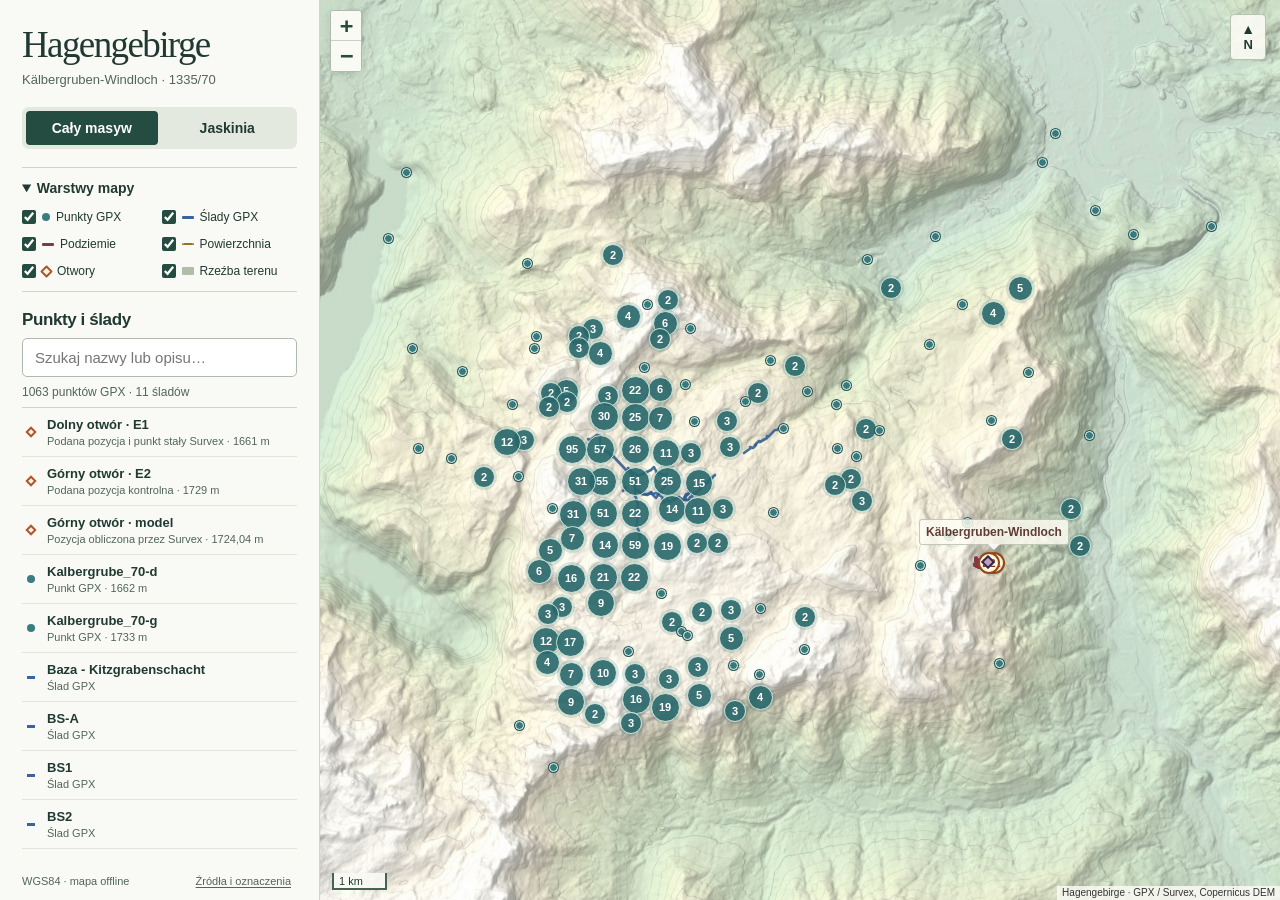
==== mapa/index.html @ c47da7cd "Compare the old cave survey with both plans and archive the translated Höhlenbuch and GPX map" ====
<!doctype html>
<html lang="pl">
<head>
<meta charset="utf-8">
<meta name="viewport" content="width=device-width, initial-scale=1, viewport-fit=cover">
<meta name="referrer" content="no-referrer">
<meta http-equiv="Content-Security-Policy" content="default-src 'none'; script-src 'unsafe-inline'; style-src 'unsafe-inline'; img-src data:; connect-src 'none'; font-src 'none'; base-uri 'none'; form-action 'none'">
<title>Hagengebirge · Mapa pomiarów</title>
<style>/* required styles */

.leaflet-pane,
.leaflet-tile,
.leaflet-marker-icon,
.leaflet-marker-shadow,
.leaflet-tile-container,
.leaflet-pane > svg,
.leaflet-pane > canvas,
.leaflet-zoom-box,
.leaflet-image-layer,
.leaflet-layer {
	position: absolute;
	left: 0;
	top: 0;
	}
.leaflet-container {
	overflow: hidden;
	}
.leaflet-tile,
.leaflet-marker-icon,
.leaflet-marker-shadow {
	-webkit-user-select: none;
	   -moz-user-select: none;
	        user-select: none;
	  -webkit-user-drag: none;
	}
/* Prevents IE11 from highlighting tiles in blue */
.leaflet-tile::selection {
	background: transparent;
}
/* Safari renders non-retina tile on retina better with this, but Chrome is worse */
.leaflet-safari .leaflet-tile {
	image-rendering: -webkit-optimize-contrast;
	}
/* hack that prevents hw layers "stretching" when loading new tiles */
.leaflet-safari .leaflet-tile-container {
	width: 1600px;
	height: 1600px;
	-webkit-transform-origin: 0 0;
	}
.leaflet-marker-icon,
.leaflet-marker-shadow {
	display: block;
	}
/* .leaflet-container svg: reset svg max-width decleration shipped in Joomla! (joomla.org) 3.x */
/* .leaflet-container img: map is broken in FF if you have max-width: 100% on tiles */
.leaflet-container .leaflet-overlay-pane svg {
	max-width: none !important;
	max-height: none !important;
	}
.leaflet-container .leaflet-marker-pane img,
.leaflet-container .leaflet-shadow-pane img,
.leaflet-container .leaflet-tile-pane img,
.leaflet-container img.leaflet-image-layer,
.leaflet-container .leaflet-tile {
	max-width: none !important;
	max-height: none !important;
	width: auto;
	padding: 0;
	}

.leaflet-container img.leaflet-tile {
	/* See: https://bugs.chromium.org/p/chromium/issues/detail?id=600120 */
	mix-blend-mode: plus-lighter;
}

.leaflet-container.leaflet-touch-zoom {
	-ms-touch-action: pan-x pan-y;
	touch-action: pan-x pan-y;
	}
.leaflet-container.leaflet-touch-drag {
	-ms-touch-action: pinch-zoom;
	/* Fallback for FF which doesn't support pinch-zoom */
	touch-action: none;
	touch-action: pinch-zoom;
}
.leaflet-container.leaflet-touch-drag.leaflet-touch-zoom {
	-ms-touch-action: none;
	touch-action: none;
}
.leaflet-container {
	-webkit-tap-highlight-color: transparent;
}
.leaflet-container a {
	-webkit-tap-highlight-color: rgba(51, 181, 229, 0.4);
}
.leaflet-tile {
	filter: inherit;
	visibility: hidden;
	}
.leaflet-tile-loaded {
	visibility: inherit;
	}
.leaflet-zoom-box {
	width: 0;
	height: 0;
	-moz-box-sizing: border-box;
	     box-sizing: border-box;
	z-index: 800;
	}
/* workaround for https://bugzilla.mozilla.org/show_bug.cgi?id=888319 */
.leaflet-overlay-pane svg {
	-moz-user-select: none;
	}

.leaflet-pane         { z-index: 400; }

.leaflet-tile-pane    { z-index: 200; }
.leaflet-overlay-pane { z-index: 400; }
.leaflet-shadow-pane  { z-index: 500; }
.leaflet-marker-pane  { z-index: 600; }
.leaflet-tooltip-pane   { z-index: 650; }
.leaflet-popup-pane   { z-index: 700; }

.leaflet-map-pane canvas { z-index: 100; }
.leaflet-map-pane svg    { z-index: 200; }

.leaflet-vml-shape {
	width: 1px;
	height: 1px;
	}
.lvml {
	behavior: url(#default#VML);
	display: inline-block;
	position: absolute;
	}


/* control positioning */

.leaflet-control {
	position: relative;
	z-index: 800;
	pointer-events: visiblePainted; /* IE 9-10 doesn't have auto */
	pointer-events: auto;
	}
.leaflet-top,
.leaflet-bottom {
	position: absolute;
	z-index: 1000;
	pointer-events: none;
	}
.leaflet-top {
	top: 0;
	}
.leaflet-right {
	right: 0;
	}
.leaflet-bottom {
	bottom: 0;
	}
.leaflet-left {
	left: 0;
	}
.leaflet-control {
	float: left;
	clear: both;
	}
.leaflet-right .leaflet-control {
	float: right;
	}
.leaflet-top .leaflet-control {
	margin-top: 10px;
	}
.leaflet-bottom .leaflet-control {
	margin-bottom: 10px;
	}
.leaflet-left .leaflet-control {
	margin-left: 10px;
	}
.leaflet-right .leaflet-control {
	margin-right: 10px;
	}


/* zoom and fade animations */

.leaflet-fade-anim .leaflet-popup {
	opacity: 0;
	-webkit-transition: opacity 0.2s linear;
	   -moz-transition: opacity 0.2s linear;
	        transition: opacity 0.2s linear;
	}
.leaflet-fade-anim .leaflet-map-pane .leaflet-popup {
	opacity: 1;
	}
.leaflet-zoom-animated {
	-webkit-transform-origin: 0 0;
	    -ms-transform-origin: 0 0;
	        transform-origin: 0 0;
	}
svg.leaflet-zoom-animated {
	will-change: transform;
}

.leaflet-zoom-anim .leaflet-zoom-animated {
	-webkit-transition: -webkit-transform 0.25s cubic-bezier(0,0,0.25,1);
	   -moz-transition:    -moz-transform 0.25s cubic-bezier(0,0,0.25,1);
	        transition:         transform 0.25s cubic-bezier(0,0,0.25,1);
	}
.leaflet-zoom-anim .leaflet-tile,
.leaflet-pan-anim .leaflet-tile {
	-webkit-transition: none;
	   -moz-transition: none;
	        transition: none;
	}

.leaflet-zoom-anim .leaflet-zoom-hide {
	visibility: hidden;
	}


/* cursors */

.leaflet-interactive {
	cursor: pointer;
	}
.leaflet-grab {
	cursor: -webkit-grab;
	cursor:    -moz-grab;
	cursor:         grab;
	}
.leaflet-crosshair,
.leaflet-crosshair .leaflet-interactive {
	cursor: crosshair;
	}
.leaflet-popup-pane,
.leaflet-control {
	cursor: auto;
	}
.leaflet-dragging .leaflet-grab,
.leaflet-dragging .leaflet-grab .leaflet-interactive,
.leaflet-dragging .leaflet-marker-draggable {
	cursor: move;
	cursor: -webkit-grabbing;
	cursor:    -moz-grabbing;
	cursor:         grabbing;
	}

/* marker & overlays interactivity */
.leaflet-marker-icon,
.leaflet-marker-shadow,
.leaflet-image-layer,
.leaflet-pane > svg path,
.leaflet-tile-container {
	pointer-events: none;
	}

.leaflet-marker-icon.leaflet-interactive,
.leaflet-image-layer.leaflet-interactive,
.leaflet-pane > svg path.leaflet-interactive,
svg.leaflet-image-layer.leaflet-interactive path {
	pointer-events: visiblePainted; /* IE 9-10 doesn't have auto */
	pointer-events: auto;
	}

/* visual tweaks */

.leaflet-container {
	background: #ddd;
	outline-offset: 1px;
	}
.leaflet-container a {
	color: #0078A8;
	}
.leaflet-zoom-box {
	border: 2px dotted #38f;
	background: rgba(255,255,255,0.5);
	}


/* general typography */
.leaflet-container {
	font-family: "Helvetica Neue", Arial, Helvetica, sans-serif;
	font-size: 12px;
	font-size: 0.75rem;
	line-height: 1.5;
	}


/* general toolbar styles */

.leaflet-bar {
	box-shadow: 0 1px 5px rgba(0,0,0,0.65);
	border-radius: 4px;
	}
.leaflet-bar a {
	background-color: #fff;
	border-bottom: 1px solid #ccc;
	width: 26px;
	height: 26px;
	line-height: 26px;
	display: block;
	text-align: center;
	text-decoration: none;
	color: black;
	}
.leaflet-bar a,
.leaflet-control-layers-toggle {
	background-position: 50% 50%;
	background-repeat: no-repeat;
	display: block;
	}
.leaflet-bar a:hover,
.leaflet-bar a:focus {
	background-color: #f4f4f4;
	}
.leaflet-bar a:first-child {
	border-top-left-radius: 4px;
	border-top-right-radius: 4px;
	}
.leaflet-bar a:last-child {
	border-bottom-left-radius: 4px;
	border-bottom-right-radius: 4px;
	border-bottom: none;
	}
.leaflet-bar a.leaflet-disabled {
	cursor: default;
	background-color: #f4f4f4;
	color: #bbb;
	}

.leaflet-touch .leaflet-bar a {
	width: 30px;
	height: 30px;
	line-height: 30px;
	}
.leaflet-touch .leaflet-bar a:first-child {
	border-top-left-radius: 2px;
	border-top-right-radius: 2px;
	}
.leaflet-touch .leaflet-bar a:last-child {
	border-bottom-left-radius: 2px;
	border-bottom-right-radius: 2px;
	}

/* zoom control */

.leaflet-control-zoom-in,
.leaflet-control-zoom-out {
	font: bold 18px 'Lucida Console', Monaco, monospace;
	text-indent: 1px;
	}

.leaflet-touch .leaflet-control-zoom-in, .leaflet-touch .leaflet-control-zoom-out  {
	font-size: 22px;
	}


/* layers control */

.leaflet-control-layers {
	box-shadow: 0 1px 5px rgba(0,0,0,0.4);
	background: #fff;
	border-radius: 5px;
	}
.leaflet-control-layers-toggle {
	background-image: none;
	width: 36px;
	height: 36px;
	}
.leaflet-retina .leaflet-control-layers-toggle {
	background-image: none;
	background-size: 26px 26px;
	}
.leaflet-touch .leaflet-control-layers-toggle {
	width: 44px;
	height: 44px;
	}
.leaflet-control-layers .leaflet-control-layers-list,
.leaflet-control-layers-expanded .leaflet-control-layers-toggle {
	display: none;
	}
.leaflet-control-layers-expanded .leaflet-control-layers-list {
	display: block;
	position: relative;
	}
.leaflet-control-layers-expanded {
	padding: 6px 10px 6px 6px;
	color: #333;
	background: #fff;
	}
.leaflet-control-layers-scrollbar {
	overflow-y: scroll;
	overflow-x: hidden;
	padding-right: 5px;
	}
.leaflet-control-layers-selector {
	margin-top: 2px;
	position: relative;
	top: 1px;
	}
.leaflet-control-layers label {
	display: block;
	font-size: 13px;
	font-size: 1.08333em;
	}
.leaflet-control-layers-separator {
	height: 0;
	border-top: 1px solid #ddd;
	margin: 5px -10px 5px -6px;
	}

/* Default icon URLs */
.leaflet-default-icon-path { /* used only in path-guessing heuristic, see L.Icon.Default */
	background-image: none;
	}


/* attribution and scale controls */

.leaflet-container .leaflet-control-attribution {
	background: #fff;
	background: rgba(255, 255, 255, 0.8);
	margin: 0;
	}
.leaflet-control-attribution,
.leaflet-control-scale-line {
	padding: 0 5px;
	color: #333;
	line-height: 1.4;
	}
.leaflet-control-attribution a {
	text-decoration: none;
	}
.leaflet-control-attribution a:hover,
.leaflet-control-attribution a:focus {
	text-decoration: underline;
	}
.leaflet-attribution-flag {
	display: inline !important;
	vertical-align: baseline !important;
	width: 1em;
	height: 0.6669em;
	}
.leaflet-left .leaflet-control-scale {
	margin-left: 5px;
	}
.leaflet-bottom .leaflet-control-scale {
	margin-bottom: 5px;
	}
.leaflet-control-scale-line {
	border: 2px solid #777;
	border-top: none;
	line-height: 1.1;
	padding: 2px 5px 1px;
	white-space: nowrap;
	-moz-box-sizing: border-box;
	     box-sizing: border-box;
	background: rgba(255, 255, 255, 0.8);
	text-shadow: 1px 1px #fff;
	}
.leaflet-control-scale-line:not(:first-child) {
	border-top: 2px solid #777;
	border-bottom: none;
	margin-top: -2px;
	}
.leaflet-control-scale-line:not(:first-child):not(:last-child) {
	border-bottom: 2px solid #777;
	}

.leaflet-touch .leaflet-control-attribution,
.leaflet-touch .leaflet-control-layers,
.leaflet-touch .leaflet-bar {
	box-shadow: none;
	}
.leaflet-touch .leaflet-control-layers,
.leaflet-touch .leaflet-bar {
	border: 2px solid rgba(0,0,0,0.2);
	background-clip: padding-box;
	}


/* popup */

.leaflet-popup {
	position: absolute;
	text-align: center;
	margin-bottom: 20px;
	}
.leaflet-popup-content-wrapper {
	padding: 1px;
	text-align: left;
	border-radius: 12px;
	}
.leaflet-popup-content {
	margin: 13px 24px 13px 20px;
	line-height: 1.3;
	font-size: 13px;
	font-size: 1.08333em;
	min-height: 1px;
	}
.leaflet-popup-content p {
	margin: 17px 0;
	margin: 1.3em 0;
	}
.leaflet-popup-tip-container {
	width: 40px;
	height: 20px;
	position: absolute;
	left: 50%;
	margin-top: -1px;
	margin-left: -20px;
	overflow: hidden;
	pointer-events: none;
	}
.leaflet-popup-tip {
	width: 17px;
	height: 17px;
	padding: 1px;

	margin: -10px auto 0;
	pointer-events: auto;

	-webkit-transform: rotate(45deg);
	   -moz-transform: rotate(45deg);
	    -ms-transform: rotate(45deg);
	        transform: rotate(45deg);
	}
.leaflet-popup-content-wrapper,
.leaflet-popup-tip {
	background: white;
	color: #333;
	box-shadow: 0 3px 14px rgba(0,0,0,0.4);
	}
.leaflet-container a.leaflet-popup-close-button {
	position: absolute;
	top: 0;
	right: 0;
	border: none;
	text-align: center;
	width: 24px;
	height: 24px;
	font: 16px/24px Tahoma, Verdana, sans-serif;
	color: #757575;
	text-decoration: none;
	background: transparent;
	}
.leaflet-container a.leaflet-popup-close-button:hover,
.leaflet-container a.leaflet-popup-close-button:focus {
	color: #585858;
	}
.leaflet-popup-scrolled {
	overflow: auto;
	}

.leaflet-oldie .leaflet-popup-content-wrapper {
	-ms-zoom: 1;
	}
.leaflet-oldie .leaflet-popup-tip {
	width: 24px;
	margin: 0 auto;

	-ms-filter: "progid:DXImageTransform.Microsoft.Matrix(M11=0.70710678, M12=0.70710678, M21=-0.70710678, M22=0.70710678)";
	filter: progid:DXImageTransform.Microsoft.Matrix(M11=0.70710678, M12=0.70710678, M21=-0.70710678, M22=0.70710678);
	}

.leaflet-oldie .leaflet-control-zoom,
.leaflet-oldie .leaflet-control-layers,
.leaflet-oldie .leaflet-popup-content-wrapper,
.leaflet-oldie .leaflet-popup-tip {
	border: 1px solid #999;
	}


/* div icon */

.leaflet-div-icon {
	background: #fff;
	border: 1px solid #666;
	}


/* Tooltip */
/* Base styles for the element that has a tooltip */
.leaflet-tooltip {
	position: absolute;
	padding: 6px;
	background-color: #fff;
	border: 1px solid #fff;
	border-radius: 3px;
	color: #222;
	white-space: nowrap;
	-webkit-user-select: none;
	-moz-user-select: none;
	-ms-user-select: none;
	user-select: none;
	pointer-events: none;
	box-shadow: 0 1px 3px rgba(0,0,0,0.4);
	}
.leaflet-tooltip.leaflet-interactive {
	cursor: pointer;
	pointer-events: auto;
	}
.leaflet-tooltip-top:before,
.leaflet-tooltip-bottom:before,
.leaflet-tooltip-left:before,
.leaflet-tooltip-right:before {
	position: absolute;
	pointer-events: none;
	border: 6px solid transparent;
	background: transparent;
	content: "";
	}

/* Directions */

.leaflet-tooltip-bottom {
	margin-top: 6px;
}
.leaflet-tooltip-top {
	margin-top: -6px;
}
.leaflet-tooltip-bottom:before,
.leaflet-tooltip-top:before {
	left: 50%;
	margin-left: -6px;
	}
.leaflet-tooltip-top:before {
	bottom: 0;
	margin-bottom: -12px;
	border-top-color: #fff;
	}
.leaflet-tooltip-bottom:before {
	top: 0;
	margin-top: -12px;
	margin-left: -6px;
	border-bottom-color: #fff;
	}
.leaflet-tooltip-left {
	margin-left: -6px;
}
.leaflet-tooltip-right {
	margin-left: 6px;
}
.leaflet-tooltip-left:before,
.leaflet-tooltip-right:before {
	top: 50%;
	margin-top: -6px;
	}
.leaflet-tooltip-left:before {
	right: 0;
	margin-right: -12px;
	border-left-color: #fff;
	}
.leaflet-tooltip-right:before {
	left: 0;
	margin-left: -12px;
	border-right-color: #fff;
	}

/* Printing */

@media print {
	/* Prevent printers from removing background-images of controls. */
	.leaflet-control {
		-webkit-print-color-adjust: exact;
		print-color-adjust: exact;
		}
	}
</style>
<style>
:root{--ink:#203932;--green:#254c40;--border:#cfd5ca;--paper:#f9faf5;--muted:#51655a;--gpx:#397d82;--track:#37659c;--under:#80394a;--over:#957127;--orange:#b85325;font-family:"Inter","Helvetica Neue",Arial,sans-serif;color:var(--ink)}
*{box-sizing:border-box}body{margin:0;background:var(--paper)}button,input,summary{font:inherit}button,summary{cursor:pointer}button{color:var(--ink)}button:focus-visible,input:focus-visible,summary:focus-visible,a:focus-visible{outline:3px solid #4b88a5;outline-offset:2px}button{border:0;background:transparent}button:hover{background:#e8efe7}.layout{display:grid;grid-template-columns:320px 1fr;height:100vh;height:100dvh;overflow:hidden}
aside{min-height:0;display:flex;flex-direction:column;gap:18px;z-index:2;padding:25px 22px 12px;background:var(--paper);border-right:1px solid var(--border)}
h1,h2,p{margin:0}h1{font-family:"Baskervville",Georgia,serif;font-size:37px;line-height:1.07;letter-spacing:-1.6px;font-weight:normal}.subtitle{font-size:13px;line-height:1.5;margin-top:5px;color:var(--muted)}.mobileMenu{display:none}.presets{display:grid;grid-template-columns:1fr 1fr;gap:4px;background:#e3e9df;padding:4px;border-radius:7px}.presets button{padding:9px 5px;border-radius:4px;font-size:14px;font-weight:600}.presets button[aria-pressed=true]{background:var(--green);color:white}
details.layers{border-top:1px solid var(--border);border-bottom:1px solid var(--border);padding:12px 0}summary{font-weight:650;font-size:14px}.layer-grid{display:grid;grid-template-columns:1fr 1fr;gap:10px 4px;margin-top:13px}.layer-grid label{display:flex;align-items:center;gap:6px;font-size:12px;cursor:pointer;line-height:1.4}.layer-grid input{accent-color:var(--green);width:14px;height:14px;margin:0}.key,.result i{display:inline-block;flex:0 0 auto;box-sizing:border-box}.key{width:12px;height:3px;border-radius:1px}.dot{width:8px;height:8px;border-radius:50%;background:var(--gpx)}.track{background:var(--track)}.under{background:var(--under)}.over{border-top:2px dashed var(--over);height:1px}.portal{width:9px;height:9px;border:2px solid var(--orange);transform:rotate(45deg)}.land{height:8px;background:#aebea8}.catalog{display:flex;flex:1;flex-direction:column;min-height:0;gap:8px}h2{font-size:17px;letter-spacing:-.4px}.search{width:100%;padding:10px 12px;border:1px solid #aebaae;background:white;border-radius:5px;font-size:15px;color:var(--ink)}.counter{font-size:12px;color:var(--muted)}.results{overflow:auto;min-height:0;border-top:1px solid var(--border);overscroll-behavior:contain;scrollbar-width:thin}.result{width:100%;border-bottom:1px solid #e1e5db;padding:9px 3px;display:flex;text-align:left;align-items:center;gap:10px}.result span{overflow-wrap:anywhere}.result b,.result small{display:block}.result b{font-size:13px;font-weight:600}.result small{font-size:11px;color:var(--muted);margin-top:3px}.result i{width:8px;height:8px;margin:0 2px}.result .line{height:3px;background:var(--track)}.more{border:1px solid #aebaae;border-radius:4px;font-size:12px;padding:7px;width:100%;margin-top:6px}.asideFoot{display:flex;justify-content:space-between;align-items:center;font-size:11px;color:var(--muted);padding-top:5px}.asideFoot button{text-decoration:underline;text-underline-offset:2px;color:var(--muted);font-size:11px}
.map-frame{position:relative;min-height:0}#map{position:absolute;inset:0;background:#e7ecdf;font-family:inherit}.north{position:absolute;top:14px;right:14px;pointer-events:none;z-index:600;border:1px solid #b6c1b2;border-radius:4px;background:#fafaf3ed;padding:7px 10px;text-align:center;line-height:15px;font-weight:700;font-size:13px}.north span{display:block;font-size:14px}.leaflet-control-scale{margin:0 0 10px 12px!important}.leaflet-control-scale-line{color:#19392c;border-color:#456252;background:#fafaf4e8;font-size:11px}.leaflet-control-zoom{border:1px solid #aebaae!important;box-shadow:0 2px 8px #263c2c22!important}.leaflet-control-zoom a{color:var(--green);background:#fafaf4}.leaflet-control-attribution{font-size:10px!important;background:#fafaf4dd!important}.leaflet-tooltip.map-label{border:1px solid #bec6b6;border-radius:3px;background:#fffdf3e8;color:#552c26;padding:3px 6px;box-shadow:none;font-weight:600;pointer-events:none}
.cluster{display:grid;place-items:center;border-radius:50%;border:1.5px solid #cde3d9;background:#29676be8;color:white;font-size:11px;font-weight:700;line-height:1;box-shadow:0 0 0 2px #407d7430}.point-marker{background:#367a7e;border-radius:50%;border:1.3px solid #f8f8ec;box-shadow:0 0 0 1px #215857}.entrance-icon{display:grid;place-items:center;border:2px solid #984415;background:#fdf8db;color:#843b18;border-radius:50%;font-weight:750;font-size:11px;line-height:1}.model-icon{border:2px solid #392549;background:#bca1bd;transform:rotate(45deg);width:10px;height:10px}
.leaflet-popup-content{font:13px/1.45 "Inter",Arial,sans-serif;color:var(--ink);max-height:250px;overflow:auto;margin:12px 15px}.leaflet-popup-content h3{font-size:16px;margin:0 14px 3px 0}.leaflet-popup-content p{margin:4px 0}.popup-note{white-space:pre-wrap;overflow-wrap:anywhere}.popup-coord{font-variant-numeric:tabular-nums}.popup-type{color:var(--muted);font-size:12px}.popup-button{display:block;width:100%;text-align:left;border-bottom:1px solid var(--border);padding:5px}.leaflet-popup-content-wrapper{border-radius:7px}.leaflet-pane .leaflet-interactive{outline-offset:2px}dialog{max-width:min(480px,90vw);padding:23px;border:1px solid #acb5a5;border-radius:9px;color:var(--ink);background:var(--paper)}dialog::backdrop{background:#1e302d66}dialog h2{margin:0 0 10px}dialog p{font-size:13px;line-height:1.5;margin:8px 0}dialog a{color:#175c5f}dialog button{float:right;background:var(--green);color:white;padding:8px 14px;border-radius:4px}
@media(max-width:760px){.layout{display:flex;flex-direction:column}.map-frame{flex:1;min-height:0}aside{display:block;border:0;border-bottom:1px solid var(--border);padding:10px 12px;flex-shrink:0;overflow:auto;max-height:58dvh}header{display:flex;align-items:center;justify-content:space-between;gap:5px}h1{font-size:26px;letter-spacing:-1px}.subtitle{font-size:11px;margin-top:1px}.mobileMenu{display:block;padding:7px 9px;border:1px solid var(--border);border-radius:4px;font-size:12px}.presets{margin-top:7px}.presets button{padding:6px 4px;font-size:12px}.layers,.catalog,.asideFoot{display:none!important}aside.mobile-open .layers{display:block!important;margin:10px 0}aside.mobile-open .catalog,aside.mobile-open .asideFoot{display:flex!important}aside.mobile-open .results{max-height:15dvh}.north{top:10px;right:10px}.leaflet-popup-content{max-height:145px}}
</style>
</head>
<body>
<main class="layout">
<aside id="sidebar">
<header><div><h1>Hagengebirge</h1><p class="subtitle">Kälbergruben-Windloch · 1335/70</p></div><button class="mobileMenu" id="mobile-menu" aria-expanded="false">Punkty i warstwy</button></header>
<nav class="presets" aria-label="Zasięg mapy"><button id="overview" aria-pressed="true">Cały masyw</button><button id="cave" aria-pressed="false">Jaskinia</button></nav>
<details class="layers" open><summary>Warstwy mapy</summary>
<div class="layer-grid">
<label><input data-layer="points" type="checkbox" checked><i class="key dot"></i>Punkty GPX</label>
<label><input data-layer="tracks" type="checkbox" checked><i class="key track"></i>Ślady GPX</label>
<label><input data-layer="under" type="checkbox" checked><i class="key under"></i>Podziemie</label>
<label><input data-layer="over" type="checkbox" checked><i class="key over"></i>Powierzchnia</label>
<label><input data-layer="portals" type="checkbox" checked><i class="key portal"></i>Otwory</label>
<label><input data-layer="terrain" type="checkbox" checked><i class="key land"></i>Rzeźba terenu</label>
</div></details>
<section class="catalog" aria-label="Katalog obiektów"><h2>Punkty i ślady</h2><input class="search" type="search" id="search" aria-label="Szukaj nazwy lub opisu" placeholder="Szukaj nazwy lub opisu…" autocomplete="off"><div id="counter" class="counter" aria-live="polite"></div><div class="results" id="results"></div></section>
<div class="asideFoot"><span>WGS84 · mapa offline</span><button id="source-modal">Źródła i oznaczenia</button></div></aside>
<section class="map-frame" aria-label="Interaktywna mapa Hagengebirge"><div id="map"></div><div class="north" aria-hidden="true"><span>▲</span>N</div></section>
</main>
<dialog id="sources"><h2>Źródła i oznaczenia</h2><p id="counts"></p><p>Pozycje wejść z GPX są osobnymi rekordami. E1 i E2 oznaczają przekazane współrzędne otworów, a romb pokazuje górny otwór obliczony z pomiarów. Punkt stały dolnego otworu jest wspólny dla georeferencji i modelu.</p><p>Podziemny i powierzchniowy poligon pochodzą z hagen.3d (WGS84 / UTM 33N). Lokalny ciąg 49,45 m pozostaje bez potwierdzonego dowiązania.</p><p>Cieniowanie i poziomice co 100 m opracowano na podstawie modelu powierzchni <a id="dem-source" target="_blank" rel="noreferrer">Copernicus DEM GLO-30</a> (rozdzielczość 30 m).</p><p id="credit"></p><p>Oprogramowanie mapy: Leaflet 1.9.4 (BSD 2-Clause).</p><button id="close-modal">Zamknij</button></dialog>
<script id="map-data" type="application/json">{"points":[{"ll":[47.527019837871194,13.044790020212531],"name":"001","desc":"do sprawdzenia","ele":"2056","time":"2023-06-29T19:39:07Z","sym":"City (Small)"},{"ll":[47.54005093127489,13.044459437951446],"name":"002","desc":"lej z przewiewem","ele":"1921","time":"2023-06-29T19:39:07Z","sym":"City (Small)"},{"ll":[47.525537917390466,13.042189870029688],"name":"003","desc":"do sprawdzenia","ele":"2119","time":"2023-06-29T19:39:07Z","sym":"City (Small)"},{"ll":[47.525068866088986,13.040227834135294],"name":"004","desc":"kubaturowa 40 m studnia (z plakietką) i niebezpiecznymi wantami, można wrócić z ławkami i wspiąć się do dalszej części gangu, trudno powiedzieć czy ktoś tam był, jeśli tak to przy pomocy drabiny","ele":"2114","time":"2023-06-29T19:39:07Z","sym":"City (Small)"},{"ll":[47.524883626028895,13.038523038849235],"name":"005","desc":"jaskinia z tabliczką „77”","ele":"2096","time":"2023-06-29T19:39:07Z","sym":"City (Small)"},{"ll":[47.52436059527099,13.037663139402866],"name":"007","desc":"do sprawdzenia","ele":"2054","time":"2023-06-29T19:39:07Z","sym":"City (Small)"},{"ll":[47.523845778778195,13.038144428282976],"name":"008","desc":"do sprawdzenia","ele":"2058","time":"2023-06-29T19:39:07Z","sym":"City (Small)"},{"ll":[47.54442268051207,13.05347048677504],"name":"009","desc":"nie wygląda super, ale można sprawdzić","ele":"1933","time":"2023-06-29T19:39:07Z","sym":"City (Small)"},{"ll":[47.546245492994785,13.055203193798661],"name":"010","desc":"nie wygląda super, ale można sprawdzić","ele":"1925","time":"2023-06-29T19:39:07Z","sym":"City (Small)"},{"ll":[47.54595941863954,13.056417563930154],"name":"011","desc":"nie wygląda super, ale można sprawdzić","ele":"1900","time":"2023-06-29T19:39:07Z","sym":"City (Small)"},{"ll":[47.54558013752103,13.05655519478023],"name":"012","desc":"nie wygląda super, ale można sprawdzić","ele":"1893","time":"2023-06-29T19:39:07Z","sym":"City (Small)"},{"ll":[47.54466977901757,13.056127717718482],"name":"013","desc":"nie wygląda super, ale można sprawdzić","ele":"1901","time":"2023-06-29T19:39:07Z","sym":"City (Small)"},{"ll":[47.54424389451742,13.056055130437016],"name":"014","desc":"nie wygląda super, ale można sprawdzić","ele":"1903","time":"2023-06-29T19:39:07Z","sym":"City (Small)"},{"ll":[47.5439671240747,13.055334035307169],"name":"015","desc":"nie wygląda super, ale można sprawdzić","ele":"1900","time":"2023-06-29T19:39:07Z","sym":"City (Small)"},{"ll":[47.54357049241662,13.055070424452424],"name":"016","desc":"nie wygląda super, ale można sprawdzić","ele":"1900","time":"2023-06-29T19:39:07Z","sym":"City (Small)"},{"ll":[47.54303723573685,13.054576395079494],"name":"017-019","desc":"zawalone wantami, ciężki temat","time":"2015-09-06T16:12:49Z","sym":"City (Small)"},{"ll":[47.542146407067776,13.054682593792677],"name":"018","desc":"nie wygląda super, ale można sprawdzić","ele":"1899","time":"2023-06-29T19:39:07Z","sym":"City (Small)"},{"ll":[47.542965821921825,13.054178589954972],"name":"019","desc":"zawalone wantami, ciężki temat","ele":"1909","time":"2023-06-29T19:39:07Z","sym":"City (Small)"},{"ll":[47.546768775209785,13.048952305689454],"name":"020","desc":"miało być sprawdzone przez braci J i DB","ele":"1997","time":"2023-06-29T19:39:07Z","sym":"City (Small)"},{"ll":[47.54631523042917,13.051152639091015],"name":"021","desc":"miało być sprawdzone przez braci J i DB","ele":"1981","time":"2023-06-29T19:39:07Z","sym":"City (Small)"},{"ll":[47.5449996907264,13.05250103585422],"name":"022","desc":"miało być sprawdzone przez braci J i DB","ele":"1965","time":"2023-06-29T19:39:07Z","sym":"City (Small)"},{"ll":[47.53790139220655,13.054565833881497],"name":"023","desc":"do sprawdzenia","ele":"1882","time":"2023-06-29T19:39:07Z","sym":"City (Small)"},{"ll":[47.53793919458985,13.05458938702941],"name":"024","desc":"do sprawdzenia","ele":"1880","time":"2023-06-29T19:39:07Z","sym":"City (Small)"},{"ll":[47.53778672777116,13.054912593215704],"name":"025","desc":"do sprawdzenia","ele":"1883","time":"2023-06-29T19:39:07Z","sym":"City (Small)"},{"ll":[47.537785805761814,13.054904965683818],"name":"026","desc":"do sprawdzenia","ele":"1884","time":"2023-06-29T19:39:07Z","sym":"City (Small)"},{"ll":[47.537831235677004,13.05486355908215],"name":"027","desc":"do sprawdzenia","ele":"1883","time":"2023-06-29T19:39:07Z","sym":"City (Small)"},{"ll":[47.537993006408215,13.0573736038059],"name":"028","desc":"może warto zjechać, wiało","ele":"1910","time":"2023-06-29T19:39:07Z","sym":"City (Small)"},{"ll":[47.52945318818092,13.054346395656466],"name":"029","desc":"wejście w kotlince, korytarz schodzący w dół, warto","ele":"2025","time":"2023-06-29T19:39:07Z","sym":"City (Small)"},{"ll":[47.52966600470245,13.054197784513235],"name":"030","desc":"w leju, ale w bocznej ściance, ciasna pochylnia w dół, trzeba wejść i sprawdzić","ele":"2028","time":"2023-06-29T19:39:07Z","sym":"City (Small)"},{"ll":[47.53338891081512,13.05852779187262],"name":"030 Mirek","desc":"do sprawdzenia","time":"2012-08-09T17:53:53Z","sym":"City (Small)"},{"ll":[47.528255078941584,13.054156880825758],"name":"031","desc":"w górze kotła, pozioma stosunkowo wygodna, chyba znana, można sprawdzić","ele":"2050","time":"2023-06-29T19:39:07Z","sym":"City (Small)"},{"ll":[47.53450001589954,13.053888911381364],"name":"031 Mirek","desc":"do sprawdzenia","time":"2012-08-09T17:56:37Z","sym":"City (Small)"},{"ll":[47.52414928749204,13.038266636431217],"name":"032","desc":"do sprawdzenia","ele":"2055","time":"2023-06-29T19:39:07Z","sym":"City (Small)"},{"ll":[47.52658196724951,13.052308335900307],"name":"033","desc":"Studnia w wielkim leju u góry, trzeba odgruzować","ele":"2039","time":"2023-06-29T19:39:07Z","sym":"City (Small)"},{"ll":[47.53012667410076,13.050788780674338],"name":"034","desc":"Jaskinia z mostkiem, dolna, ok. -10 m, na dole jęzor lodu, zalodzone, górna, -10 m, też bez większych szans","ele":"1994","time":"2023-06-29T19:39:07Z","sym":"City (Small)"},{"ll":[47.528903502970934,13.051497805863619],"name":"035","desc":"Kika metrów, klipi się, wanty i nie do przejścia","ele":"2003","time":"2023-06-29T19:39:07Z","sym":"City (Small)"},{"ll":[47.529076002538204,13.051658403128386],"name":"036","desc":"Pochylnia zablokowana dużymi wantami","ele":"2014","time":"2023-06-29T19:39:07Z","sym":"City (Small)"},{"ll":[47.524193711578846,13.039326360449195],"name":"037","desc":"do sprawdzenia","ele":"2064","time":"2023-06-29T19:39:07Z","sym":"City (Small)"},{"ll":[47.52417057752609,13.040733262896538],"name":"038","desc":"do sprawdzenia","ele":"2080","time":"2023-06-29T19:39:07Z","sym":"City (Small)"},{"ll":[47.52415088005364,13.041694834828377],"name":"039","desc":"do sprawdzenia","ele":"2081","time":"2023-06-29T19:39:07Z","sym":"City (Small)"},{"ll":[47.524283565580845,13.042057435959578],"name":"040","desc":"do sprawdzenia","ele":"2088","time":"2023-06-29T19:39:07Z","sym":"City (Small)"},{"ll":[47.53817891702056,13.03962567821145],"name":"041","desc":"do sprawdzenia","ele":"1936","time":"2023-06-29T19:39:07Z","sym":"City (Small)"},{"ll":[47.529416643083096,13.055666629225016],"name":"042","desc":"kilka otworów / studzienek - sprawdzono miejsce pod okapem gdzie wieje, są grzybki i nacieki. Wszystko zasypane przez zawalisko z góry z trzech studzienek [OP]","time":"2025-09-03T19:14:50Z","sym":"City (Small)"},{"ll":[47.55473770201206,13.057496482506394],"name":"049","desc":"do sprawdzenia","ele":"1975","time":"2023-06-29T19:39:07Z","sym":"City (Small)"},{"ll":[47.53742488101125,13.050105487927794],"name":"064","desc":"sprawdzane przez MW","ele":"1918","time":"2023-06-29T19:39:07Z","sym":"City (Small)"},{"ll":[47.536190981045365,13.048926489427686],"name":"065","desc":"sprawdzane przez MW","time":"2009-01-21T09:56:57Z","sym":"City (Small)"},{"ll":[47.53124968148768,13.04132703691721],"name":"068","desc":"znaleziony z WH","ele":"2099","time":"2023-06-29T19:39:07Z","sym":"City (Small)"},{"ll":[47.53123702481389,13.047470636665821],"name":"070","desc":"znaleziony z WH","ele":"2028","time":"2023-06-29T19:39:07Z","sym":"City (Small)"},{"ll":[47.531962394714355,13.042099261656404],"name":"071","desc":"znaleziony z WH","ele":"2028","time":"2023-06-29T19:39:07Z","sym":"City (Small)"},{"ll":[47.5390974059701,13.045378597453237],"name":"082","desc":"prawdopodobnie sprawdzane","ele":"1764","time":"2023-06-29T19:39:07Z","sym":"City (Small)"},{"ll":[47.53682649694383,13.045564591884613],"name":"083","desc":"kiedyś sprawdzane","ele":"1768","time":"2023-06-29T19:39:07Z","sym":"City (Small)"},{"ll":[47.540027713403106,13.044055514037609],"name":"084","desc":"prawdopodobnie sprawdzane","ele":"1766","time":"2023-06-29T19:39:07Z","sym":"City (Small)"},{"ll":[47.52933919429779,13.040292961522937],"name":"089","desc":"otwór znaleziony z WK, pochylnie, zakończone wantowiskiem","ele":"2020","time":"2023-06-29T19:39:07Z","sym":"City (Small)"},{"ll":[47.53431343473494,13.04187923669815],"name":"090","desc":"otwór znaleziony z WK","ele":"1908","time":"2023-06-29T19:39:07Z","sym":"City (Small)"},{"ll":[47.53365176729858,13.042503604665399],"name":"092","desc":"otwór znaleziony z WK","ele":"1879","time":"2023-06-29T19:39:07Z","sym":"City (Small)"},{"ll":[47.53116552717984,13.042919598519802],"name":"095","desc":"otwór znaleziony z WK","ele":"1896.0699999999999","time":"2023-06-29T19:39:07Z","sym":"City (Small)"},{"ll":[47.53004821948707,13.03951377980411],"name":"1001","desc":"otwór znaleziony z WK","ele":"2007","time":"2023-06-29T19:39:07Z","sym":"City (Small)"},{"ll":[47.52974999137223,13.039600029587746],"name":"1002","desc":"duży otwór, bez szans, może tożsamy z 1001","ele":"2088","time":"2009-09-19T14:05:31Z","sym":"City (Small)"},{"ll":[47.5326250679791,13.048877036198974],"name":"144","desc":"otwór – studnia, być może niesprawdzana","ele":"1960","time":"2023-06-29T19:39:07Z","sym":"City (Small)"},{"ll":[47.531486470252275,13.04760105907917],"name":"145","desc":"niewielka niecka z odbijającym b. ciasnym meandrem, bez przewiewu","ele":"2016","time":"2023-06-29T19:39:07Z","sym":"City (Small)"},{"ll":[47.53010328859091,13.045394774526358],"name":"147","desc":"ciasna cipa o głęb. 6 m, wymagany zjazd dla szczupłej osoby","ele":"2013","time":"2023-06-29T19:39:07Z","sym":"City (Small)"},{"ll":[47.52795936539769,13.042907025665045],"name":"148","desc":"studnia do sprawdzenia o zasłanym wantami dnie","ele":"2090","time":"2023-06-29T19:39:07Z","sym":"City (Small)"},{"ll":[47.50683571211994,13.032744722440839],"name":"2009_222","desc":"Schacht 2009 [222], długość: 64 m, głębokość: 60 m","ele":"2007","time":"2018-09-20T18:56:11Z","sym":"Pin, Red"},{"ll":[47.53448333591223,13.05386669933796],"name":"25","desc":"prawdopodobnie tożsamy z J3 (sprawdzono)","ele":"1901","time":"2009-08-04T19:45:25Z","sym":"City (Small)"},{"ll":[47.52955502830446,13.04393196478486],"name":"2EIN","desc":"dwuotwotrowa studnia ok. 25 m zjechana bez szans na eksplorację","ele":"2039","time":"2017-07-31T17:24:52Z","sym":"City (Small)"},{"ll":[47.536061480641365,13.060016501694918],"name":"2_studzienki","desc":"zaznaczony przez Tomka O. i Tomka B., jedna: początkowo kilkumetrowa","ele":"1996","time":"2023-06-29T19:39:07Z","sym":"City (Small)"},{"ll":[47.52805609256029,13.047161176800728],"name":"340","desc":"Lodowa studnia","ele":"2015","time":"2023-06-29T19:39:07Z","sym":"City (Small)"},{"ll":[47.54054797813296,13.045289162546396],"name":"341","desc":"sprawdzane MW","ele":"1826","time":"2023-06-29T19:39:07Z","sym":"City (Small)"},{"ll":[47.5405599642545,13.045292599126697],"name":"342","desc":"sprawdzane MW","ele":"1828","time":"2023-06-29T19:39:07Z","sym":"City (Small)"},{"ll":[47.52808811143041,13.046747194603086],"name":"343","desc":"Lodowa studnia","ele":"2022","time":"2023-06-29T19:39:07Z","sym":"City (Small)"},{"ll":[47.529385797679424,13.053304944187403],"name":"37_504","desc":"37 [504], długość: 710 m, głębokość: 341 m","ele":"2012","time":"2025-06-19T10:05:54Z","sym":"Circle, Green"},{"ll":[47.51615898683667,13.046601600944996],"name":"3studzienki_569","desc":"Jaskinia Trzech Studzienek Dreischachtlhöhle, długość: 180 m, głębokość: 58 m","ele":"2100","time":"2021-01-18T19:21:52Z","sym":"Circle, Green"},{"ll":[47.527770437300205,13.048734292387962],"name":"430","desc":"pochylnie w dół kopane przez OR i RP – trudny temat","ele":"2005","time":"2023-06-29T19:39:07Z","sym":"City (Small)"},{"ll":[47.52758972346783,13.04875181056559],"name":"431","desc":"dwie studnie łączące się, bez szans","ele":"2005","time":"2023-06-29T19:39:07Z","sym":"City (Small)"},{"ll":[47.527572540566325,13.04870973341167],"name":"433","desc":"trójkątny otwór – sprawdzane – wieje z drugiego otworu","ele":"2006","time":"2023-06-29T19:39:07Z","sym":"City (Small)"},{"ll":[47.523102136328816,13.053865022957325],"name":"434","desc":"do sprawdzenia","ele":"2022","time":"2023-06-29T19:39:07Z","sym":"City (Small)"},{"ll":[47.52283659763634,13.054625680670142],"name":"437","desc":"do sprawdzenia","ele":"2025","time":"2023-06-29T19:39:07Z","sym":"City (Small)"},{"ll":[47.52529174089432,13.054879903793335],"name":"438","desc":"do sprawdzenia","ele":"2041","time":"2023-06-29T19:39:07Z","sym":"City (Small)"},{"ll":[47.52708991058171,13.04588888771832],"name":"439","desc":"wąskie zejście do dużej salki – bez szans – sprawdzone przez RP","ele":"2041","time":"2023-06-29T19:39:07Z","sym":"City (Small)"},{"ll":[47.52645472995937,13.046226091682911],"name":"440","desc":"do sprawdzenia","ele":"2040","time":"2023-06-29T19:39:07Z","sym":"City (Small)"},{"ll":[47.525521237403154,13.047538278624415],"name":"441","desc":"do sprawdzenia","ele":"2054","time":"2023-06-29T19:39:07Z","sym":"City (Small)"},{"ll":[47.52955502830446,13.048002133145928],"name":"45","desc":"3-otworowa jaskinia, zaklipia się – sprawdzone przez AP","ele":"2003","time":"2023-06-29T19:39:07Z","sym":"City (Small)"},{"ll":[47.52953298389912,13.048757510259748],"name":"46","desc":"studnia, poniżej śnieg, zaklipia się – sprawdzone przez AP","ele":"2003","time":"2023-06-29T19:39:07Z","sym":"City (Small)"},{"ll":[47.5412452686578,13.072270760312676],"name":"501","desc":"chatka","ele":"1854","time":"2023-06-29T19:39:07Z","sym":"Fishing Hot Spot Facility"},{"ll":[47.535172160714865,13.05599955841899],"name":"511A","desc":"otwory nad czerwonymi sprawdzane przez MW i RM w kilku wieje","ele":"1921","time":"2023-06-29T19:39:07Z","sym":"City (Small)"},{"ll":[47.53569996915758,13.056996334344149],"name":"513","desc":"otwory nad czerwonymi sprawdzane przez MW i RM w kilku wieje","ele":"1938","time":"2023-06-29T19:39:07Z","sym":"City (Small)"},{"ll":[47.535558734089136,13.056978732347488],"name":"514","desc":"otwory nad czerwonymi sprawdzane przez MW i RM w kilku wieje","ele":"1948","time":"2023-06-29T19:39:07Z","sym":"City (Small)"},{"ll":[47.534610237926245,13.05794483050704],"name":"515","desc":"otwory nad czerwonymi sprawdzane przez MW i RM w kilku wieje","ele":"1983","time":"2023-06-29T19:39:07Z","sym":"City (Small)"},{"ll":[47.53420086577535,13.057937789708376],"name":"516","desc":"otwory nad czerwonymi sprawdzane przez MW i RM w kilku wieje","ele":"1992","time":"2023-06-29T19:39:07Z","sym":"City (Small)"},{"ll":[47.52503332681954,13.046416696161032],"name":"80","desc":"Rafał meander,wieje i ma z 80 metrow","time":"2021-10-25T20:10:30Z","sym":"City (Small)"},{"ll":[47.516059912741184,13.039094265550375],"name":"A-1 Höhle_315","desc":"Höhle A-1 [315], długośc: 185 m, głębokość: 114 m","ele":"2006","time":"2018-09-29T09:23:45Z","sym":"Pin, Red"},{"ll":[47.51784039661288,13.041126625612378],"name":"A-3 Höhle_317","desc":"Höhle A-3 [317], długość: 42 m, głębokość: 10 m","ele":"2120","time":"2018-09-29T09:27:01Z","sym":"Pin, Red"},{"ll":[47.51705652102828,13.037914764136076],"name":"A-4 Höhle_318","desc":"Höhle A-4 [318], długość: 64 m, głębokość: 44 m","ele":"2060","time":"2018-09-29T09:28:43Z","sym":"Pin, Red"},{"ll":[47.53289001993835,13.059328766539693],"name":"A1","desc":"sprawdzono","ele":"1993","time":"2023-06-29T19:39:07Z","sym":"City (Small)"},{"ll":[47.54566663876176,13.053472246974707],"name":"A10 Hohle_389","desc":"Höhle A-10 [389], długość: 30 m, głębokość: 15 m","ele":"1980","time":"2025-06-15T15:57:39Z","sym":"Square, Red"},{"ll":[47.547583328559995,13.05047219619155],"name":"A11 Hohle_390","desc":"Höhle A-11 [390], długość: 30 m, głębokość: 15 m","ele":"2000","time":"2025-06-15T17:19:37Z","sym":"Square, Red"},{"ll":[47.546305591240525,13.053666707128286],"name":"A12 Hohle_391","desc":"Höhle A-12 [391], długość: 20 m, głębokość: 20 m","ele":"1990","time":"2025-06-15T16:20:02Z","sym":"Square, Red"},{"ll":[47.5462500192225,13.05283329449594],"name":"A13 Hohle_392","desc":"Höhle A-13 [392], długość: 20 m, głębokość: 15 m","ele":"1990","time":"2025-06-15T16:28:38Z","sym":"Square, Red"},{"ll":[47.54597224295139,13.053694451227784],"name":"A14 Hohle_393","desc":"Höhle A-14 [393], długość: 20 m, głębokość: 0 m","ele":"1980","time":"2025-06-15T15:58:52Z","sym":"Square, Red"},{"ll":[47.53414780832827,13.061866723001003],"name":"A2","desc":"Duży otwór zjazdowy, śr. ok. 4 m, głębokość 16 m, zalega śnieg, nie wieje, zjechał Mirek,  wrócić jak nie będzie śniegu","ele":"1968","time":"2023-06-29T19:39:07Z","sym":"City (Small)"},{"ll":[47.54694445990026,13.05047219619155],"name":"A2 Hohle_381","desc":"Höhle A-2 [381], długość: 10 m, głębokość: 5 m","ele":"1995","time":"2025-06-15T14:19:03Z","sym":"Square, Red"},{"ll":[47.54732131026685,13.052879981696606],"name":"A3 Hohle_382","desc":"Höhle A-3  [382], długość: 10 m, głębokość: 10 m","ele":"1952","time":"2025-09-03T17:48:38Z","sym":"Circle, Red"},{"ll":[47.53459498286247,13.042218033224344],"name":"A3-100","desc":"Niewielka ok 5 m studzienka pod dużą wanta, nad dużym lejem. Na dnie pochylnia, pewnie zawantowana. Nie zjeżdżana.","ele":"1978","time":"2014-08-08T10:30:38Z","sym":"City (Small)"},{"ll":[47.533501982688904,13.043768014758825],"name":"A3-101","desc":"Problem sprawdzany w 2002-2004. Duży wysoki meander, ładnie myty pod litą wysoką ścianą. Niestety zawantowany na dnie.","ele":"1992","time":"2014-08-08T10:47:19Z","sym":"City (Small)"},{"ll":[47.533436017110944,13.044304037466645],"name":"A3-102","desc":"Pochylnia ok 4 metry przechodzi przez mały wąski prożek w dość dużą salkę o wymiarach ok 6x4 m. Na ścianach ładne jamki wirowe, nieco mleka wapiennego. Pewne możliwości eksploracyjne.","ele":"1986","time":"2014-08-08T11:50:26Z","sym":"City (Small)"},{"ll":[47.53401302732527,13.046032972633839],"name":"A3-103","desc":"W ryglu. W niewielkiej ściance charakterystyczny podwójny otwór jakby przekrój meandra. Pod większym otwarta szczelina ok 5 m zjazdu (nie zjeżdżana) prowadzi pod zawantowany środek kociołka.","ele":"1945","time":"2014-08-08T12:37:40Z","sym":"City (Small)"},{"ll":[47.53387598320842,13.0462059751153],"name":"A3-104","desc":"3 studzienki na jednej szczelinie, ładne, ale zaprane śniegiem.","ele":"1948","time":"2014-08-06T10:21:59Z","sym":"City (Small)"},{"ll":[47.53272003494203,13.04326401092112],"name":"A3-105","desc":"Skośna szczelina. Można zejść ok 5 m dalej prowadzi, ale trzeba by odgarnąć.","ele":"1985","time":"2014-08-08T13:39:36Z","sym":"City (Small)"},{"ll":[47.53346904180944,13.043150017037988],"name":"A3-107","desc":"Niemal pionowa szczelina na wierzchołku wzniesienia z kosówką. Głębokość ok 5-7 m. Zjazd uniemożliwia wisząca rozklinowana wanta do usunięcia.","ele":"1995","time":"2014-08-13T11:28:14Z","sym":"City (Small)"},{"ll":[47.53278499469161,13.044184008613229],"name":"A3-108","desc":"Kilkunastometrowej głębokości myta studzienka. Dno zawantowane, ale możliwe boki. Zjeżdżała Ola","ele":"1983","time":"2014-08-13T12:22:40Z","sym":"City (Small)"},{"ll":[47.533805491402745,13.03816664032638],"name":"A3-11","desc":"Kilkumetrowej głębokości szczelina powstała na rozwinięciu pęknięcia, zakończona zawaliskiem.","ele":"2043","time":"2012-05-20T18:37:41Z","sym":"City (Small)"},{"ll":[47.53477770835161,13.037388883531094],"name":"A3-12","desc":"Jaskinia oznaczona jako zaklipiona (2002 r.). Niewielka studzienka, bez szans na eksplorację.","ele":"2022","time":"2012-05-20T18:38:00Z","sym":"City (Small)"},{"ll":[47.53480553627014,13.037611087784171],"name":"A3-13","desc":"Rozszerzenie w szczelinie zakończone zawaliskiem.","ele":"2021","time":"2012-05-20T18:38:36Z","sym":"City (Small)"},{"ll":[47.53499999642372,13.037027707323432],"name":"A3-14","desc":"Jaskinia oznaczona jako zaklipiona (2002 r.). Studzienka solidnie zagruzowana.","ele":"2010","time":"2012-05-20T18:38:23Z","sym":"City (Small)"},{"ll":[47.535499976947904,13.03869436495006],"name":"A3-15","desc":"Jaskinia oznaczona jako zaklipiona (2002 r.). Studzienka o zawalonym i zarośniętym spągu.","ele":"1996","time":"2012-05-20T18:38:45Z","sym":"City (Small)"},{"ll":[47.535833325237036,13.038250040262938],"name":"A3-16","desc":"Jaskinia oznaczona jako do sprawdzenia (2002 r.). Ok. 40 m głębokości ciąg studzienek z niewielkimi korkami śnieżnymi. Koniecznie sprawdzić przy nieco niższym poziomie śniegu. [Sprawdzono w 2007 r. – do zawaliska]","ele":"1976","time":"2012-05-20T18:39:02Z","sym":"City (Small)"},{"ll":[47.53594438545406,13.038305528461933],"name":"A3-17","desc":"Jaskinia oznaczona jako do sprawdzenia (2002 r.). Wielki otwór – zawalony. Bez szans na eksplorację","ele":"1980","time":"2012-05-20T18:39:13Z","sym":"City (Small)"},{"ll":[47.53591664135456,13.038444416597486],"name":"A3-18","desc":"Wielki otwór powstały na dużej szczelinie. Bez szans na eksplorację.","ele":"1987","time":"2012-05-20T18:39:34Z","sym":"City (Small)"},{"ll":[47.53627773374319,13.039111029356718],"name":"A3-19","desc":"Dwuotworowa mała studzienka – zawalona.","ele":"1984","time":"2012-05-20T18:39:44Z","sym":"City (Small)"},{"ll":[47.53630547784269,13.038861081004143],"name":"A3-20","desc":"Szczelina powstała bez udziału procesów krasowych, regularnie zwężająca się ku dołowi.","ele":"1970","time":"2012-05-20T18:39:59Z","sym":"City (Small)"},{"ll":[47.53608327358961,13.038666620850563],"name":"A3-21","desc":"Szczelinowy korytarz coraz bardziej zwężający się, co uniemożliwia eksplorację.","ele":"1978","time":"2012-05-20T18:40:10Z","sym":"City (Small)"},{"ll":[47.536194417625666,13.038444416597486],"name":"A3-22","desc":"System mytych studni powstałych na rozwinięciu szczeliny. Najniższa z nich ma zalodzony spąg. Warto sprawdzić w upalne lato.","ele":"1974","time":"2012-05-20T18:40:19Z","sym":"City (Small)"},{"ll":[47.53627773374319,13.038555476814508],"name":"A3-23","desc":"Jaskinia łączy się z A3-22.","ele":"1967","time":"2012-05-20T18:40:28Z","sym":"City (Small)"},{"ll":[47.53697217442095,13.038610965013504],"name":"A3-24","desc":"Duży otwór zawalony kamieniami, łączy się z innym mniejszym otworem.","ele":"1954","time":"2012-05-20T18:40:38Z","sym":"City (Small)"},{"ll":[47.53747223876417,13.039166601374745],"name":"A3-25","desc":"Otwór zablokowany wielkim głazem, jednak za nim zawalisko.","ele":"1950","time":"2012-05-20T18:40:46Z","sym":"City (Small)"},{"ll":[47.53758329898119,13.039305489510298],"name":"A3-26","desc":"Kilkumetrowej głębokości studzienka zawalona kamieniami.","ele":"1955","time":"2012-05-20T18:40:55Z","sym":"City (Small)"},{"ll":[47.533805491402745,13.03872219286859],"name":"A3-27","desc":"Jaskinia oznaczona jako zaklipiona (2002 r.). Na końcu kręty i ciasny meander. Można się przymierzyć.","ele":"2034","time":"2012-05-20T18:41:04Z","sym":"City (Small)"},{"ll":[47.53408326767385,13.03869436495006],"name":"A3-28","desc":"Jaskinia oznaczona jako zaklipiona (2002 r.). Dwuotworowa studnia, na dole totalnie bez szans na eksplorację.","ele":"2032","time":"2012-05-20T18:41:19Z","sym":"City (Small)"},{"ll":[47.53411109559238,13.039027713239193],"name":"A3-29","desc":"Jaskinia oznaczona jako zaklipiona (2002 r.). Na dnie studni widać próbę eksploracji. Można wybierać kamienie, ale to żmudna praca.","ele":"2025","time":"2012-05-20T18:41:40Z","sym":"City (Small)"},{"ll":[47.533805491402745,13.037472199648619],"name":"A3-3","desc":"Jaskinia oznaczona jako zaklipiona (2002 r.). Jaskinia obok moreny bocznej, ok. 40 metrów długości. Z końcowej salki za zaciskiem odchodzi kilkumetrowy zawalony korytarzyk. Ciasno. Obok drugi otwór posiadający połączenie akustyczne z wstępnymi partiami A3-3.","ele":"2039","time":"2012-05-20T18:28:22Z","sym":"City (Small)"},{"ll":[47.53424998372793,13.039027713239193],"name":"A3-30","desc":"Zarośnięta szczelina.","ele":"2022","time":"2012-05-20T18:41:52Z","sym":"City (Small)"},{"ll":[47.534388871863484,13.039027713239193],"name":"A3-32","desc":"Szczelina kilkumetrowej głębokości, całkowicie zablokowana rumoszem.","ele":"2018","time":"2012-05-20T18:42:08Z","sym":"City (Small)"},{"ll":[47.53480553627014,13.03908328525722],"name":"A3-33","desc":"Myta studzienka powstała jako rozszerzenie żłobka – kilkumetrowej głębokości, zarośnięta.","ele":"2011","time":"2012-05-20T18:42:18Z","sym":"City (Small)"},{"ll":[47.5355277210474,13.039611093699932],"name":"A3-35","desc":"Wielki otwór zawalony potężnymi kamieniami.","ele":"1989","time":"2012-05-20T18:42:28Z","sym":"City (Small)"},{"ll":[47.53630547784269,13.039860958233476],"name":"A3-37","desc":"Szczelina zawalona rumoszem.","ele":"1981","time":"2012-05-20T18:42:37Z","sym":"City (Small)"},{"ll":[47.536388877779245,13.03983329795301],"name":"A3-38","desc":"Jaskinia oznaczona jako zaklipiona (2002 r.). Rozwinięta na tej samej szczelinie co A3-37, ciasna i zagruzowana.","ele":"1972","time":"2012-05-20T18:42:48Z","sym":"City (Small)"},{"ll":[47.53644436597824,13.03983329795301],"name":"A3-39","desc":"Jaskinia oznaczona jako zaklipiona (2002 r.). Rozwinięta na tej samej szczelinie co A3-37 i A3-38. Można zejść kilka metrów pomiędzy wantami, ale dalej zawalone.","ele":"1979","time":"2012-05-20T18:43:15Z","sym":"City (Small)"},{"ll":[47.533777663484216,13.037555515766144],"name":"A3-4","desc":"Jaskinia oznaczona jako zaklipiona (2002 r.). Wielka studnia zawalona śniegiem. Warto sprawdzić przy niskim stanie śniegu.","ele":"2033","time":"2012-05-20T18:28:35Z","sym":"City (Small)"},{"ll":[47.53649993799627,13.03983329795301],"name":"A3-40","desc":"Jaskinia oznaczona jako zaklipiona (2002 r.). Otwór w oknie nad lejem, po kilku metrach totalnie zawalony.","ele":"1971","time":"2012-05-20T18:43:30Z","sym":"City (Small)"},{"ll":[47.53647219389677,13.039888869971037],"name":"A3-41","desc":"Wielki otwór zawalony piargiem.","ele":"1971","time":"2012-05-20T18:43:45Z","sym":"City (Small)"},{"ll":[47.53644436597824,13.040083330124617],"name":"A3-42","desc":"Dość długa jaskinia, ok. 100 długości o podobnym układzie korytarzy co Comeback-Höhle. Posiada połączenie akustyczne z A3-41.","ele":"1974","time":"2012-05-20T18:43:56Z","sym":"City (Small)"},{"ll":[47.53627773374319,13.04002775810659],"name":"A3-43","desc":"Jaskinia oznaczona jako zaklipiona (2002 r.). Jeden z otworów Comeback-Höhle.","ele":"1979","time":"2012-05-20T18:44:06Z","sym":"City (Small)"},{"ll":[47.53627773374319,13.039888869971037],"name":"A3-44","desc":"Otwór w kształcie małego trójkąta. Dalej zagruzowane.","ele":"1986","time":"2012-05-20T18:44:21Z","sym":"City (Small)"},{"ll":[47.53705549053848,13.040638882666826],"name":"A3-45","desc":"Duży otwór zawalony wantami.","ele":"1961","time":"2012-05-20T18:44:30Z","sym":"City (Small)"},{"ll":[47.53719437867403,13.039972186088562],"name":"A3-46","desc":"Krótki korytarzyk zawalony rumoszem.","ele":"1965","time":"2012-05-20T18:44:53Z","sym":"City (Small)"},{"ll":[47.53708331845701,13.04002775810659],"name":"A3-47","desc":"Krótki korytarzyk zawalony rumoszem.","ele":"1963","time":"2012-05-20T18:45:18Z","sym":"City (Small)"},{"ll":[47.53663882613182,13.03983329795301],"name":"A3-48","desc":"Studzienka zawalona kamieniami.","ele":"1970","time":"2012-05-20T18:45:29Z","sym":"City (Small)"},{"ll":[47.53663882613182,13.03999993018806],"name":"A3-49","desc":"Kilkudziesięciometrowej długości jaskinia (w otworze spit). W jaskini dwa zawaliska opadające z lejów.","ele":"1975","time":"2012-05-20T18:45:40Z","sym":"City (Small)"},{"ll":[47.536388877779245,13.039305489510298],"name":"A3-50","desc":"Wielki otwór, za wejściem zawalone.","ele":"1967","time":"2012-05-20T18:45:53Z","sym":"City (Small)"},{"ll":[47.53661108203232,13.038944397121668],"name":"A3-51","desc":"Wielki otwór ze śniegiem. Bez szans na eksplorację.","ele":"1966","time":"2012-05-20T18:46:04Z","sym":"City (Small)"},{"ll":[47.53669439814985,13.038749936968088],"name":"A3-52","desc":"Mały otwór zawalony kamieniami.","ele":"1968","time":"2012-05-20T18:46:15Z","sym":"City (Small)"},{"ll":[47.53702766261995,13.03947220556438],"name":"A3-53","desc":"Kilkumetrowej głębokości zawalona studzienka.","ele":"1969","time":"2012-05-20T18:46:27Z","sym":"City (Small)"},{"ll":[47.53736109472811,13.039860958233476],"name":"A3-54","desc":"Kilka otworów jaskiń rozwiniętych na szczelinie, wszystkie zawalone.","ele":"1962","time":"2012-05-20T18:46:38Z","sym":"City (Small)"},{"ll":[47.53769435919821,13.040472166612744],"name":"A3-55","desc":"Myty otwór studzienki – całkowicie zagruzowana.","ele":"1958","time":"2012-05-20T18:46:49Z","sym":"City (Small)"},{"ll":[47.534166583791375,13.039111029356718],"name":"A3-56","desc":"Zawalona studzienka, powyżej trójkątna szczelina nie całkowicie zawalona, ale bardzo ciasna.","ele":"2022","time":"2012-05-20T18:47:00Z","sym":"City (Small)"},{"ll":[47.53280553035438,13.039499865844846],"name":"A3-57","desc":"Kilkumetrowa studzienka, a poniżej niej dwa ciasne korytarzyki, dość ciasne, zawalone rumoszem. Bez przewiewu.","ele":"2041","time":"2012-05-20T18:48:29Z","sym":"City (Small)"},{"ll":[47.53333333879709,13.039222173392773],"name":"A3-58","desc":"Lekko opadający kilkunastometrowej długości korytarz wysokość przekroju ok. 1 m, bez większych szans eksploracyjnych.","ele":"2040","time":"2012-05-20T18:48:39Z","sym":"City (Small)"},{"ll":[47.533277766779065,13.03947220556438],"name":"A3-59","desc":"Studnia zawalona wantami i zarośnięta.","ele":"2046","time":"2012-05-20T18:48:50Z","sym":"City (Small)"},{"ll":[47.53341673873365,13.037722064182162],"name":"A3-6","desc":"Jaskinia oznaczona jako ta, która puszcza (2002 r.). 3 m głębokości studzienka. Dalej widać przestrzeń, ale krótki korytarzyk wchodzi pod lej.","ele":"2018","time":"2012-05-20T18:35:07Z","sym":"City (Small)"},{"ll":[47.533277766779065,13.039527777582407],"name":"A3-60","desc":"Maleńka jaskinia (ok. 2 m długości), która utworzyła jednak spory wytop śniegu. Ciasna studzienka zawalona przez wanty.","ele":"2033","time":"2012-05-20T18:49:16Z","sym":"City (Small)"},{"ll":[47.53441661596298,13.03963883779943],"name":"A3-61","desc":"Studzienka znajdująca się po dużą wantą zawalona dużymi kamieniami.","ele":"2021","time":"2012-05-20T18:49:27Z","sym":"City (Small)"},{"ll":[47.53449993208051,13.039694409817457],"name":"A3-62","desc":"Ciasny, pochyły korytarz, za nim niewielka sala, zagruzowana.","ele":"2010","time":"2012-05-20T18:49:42Z","sym":"City (Small)"},{"ll":[47.53452775999904,13.03966666571796],"name":"A3-63","desc":"Zagruzowany korytarzyk usytuowany na tej samej szczelinie co A3-62.","ele":"2054","time":"2012-05-20T18:49:52Z","sym":"City (Small)"},{"ll":[47.534555504098535,13.03966666571796],"name":"A3-64","desc":"Zagruzowana studzienka.","ele":"2003","time":"2012-05-20T18:50:02Z","sym":"City (Small)"},{"ll":[47.535305516794324,13.039944358170033],"name":"A3-65","desc":"Kilkumetrowa studzienka wysokość korkiem lodowym – bez wytopu.","ele":"1992","time":"2012-05-20T18:50:15Z","sym":"City (Small)"},{"ll":[47.53516662865877,13.039860958233476],"name":"A3-66","desc":"Pod śniegiem zagruzowany rumoszem korytarzyk kilkumetrowej długości.","ele":"1962","time":"2012-05-20T18:50:27Z","sym":"City (Small)"},{"ll":[47.5355277210474,13.040527738630772],"name":"A3-67","desc":"Dość obszerny ok. 10 metrowej długości trzyotworowy tunel.","ele":"1983","time":"2012-05-20T18:50:39Z","sym":"City (Small)"},{"ll":[47.53499999642372,13.040222218260169],"name":"A3-68","desc":"Zawalony kamieniami duży otwór.","ele":"2001","time":"2012-05-20T18:50:56Z","sym":"City (Small)"},{"ll":[47.534916596487164,13.040138818323612],"name":"A3-69","desc":"Duży otwór zasypany śniegiem i zawalony dużymi kamieniami.","ele":"1991","time":"2012-05-20T18:51:07Z","sym":"City (Small)"},{"ll":[47.53297216258943,13.038111068308353],"name":"A3-7","desc":"Niewielki obiekt, zawalony śniegiem.","ele":"2030","time":"2012-05-20T18:35:18Z","sym":"City (Small)"},{"ll":[47.534916596487164,13.040083330124617],"name":"A3-70","desc":"6-cio metrowy korytarz wysokość przekroju 1 m całkowicie zagruzowany.","ele":"1981","time":"2012-05-20T18:51:17Z","sym":"City (Small)"},{"ll":[47.53449993208051,13.039972186088562],"name":"A3-71","desc":"Dwuotworowa studnia ze śniegiem z małym zagruzowanym wytopem.","ele":"1991","time":"2012-05-20T18:51:29Z","sym":"City (Small)"},{"ll":[47.532694386318326,13.038999969139695],"name":"A3-72","desc":"Ciasna studzienka, która potem rozszerza się i progiem sprowadza na kilkunastometrowej głębokości studnię, która jednak jest ślepa.","ele":"2045","time":"2012-05-20T18:51:39Z","sym":"City (Small)"},{"ll":[47.53341673873365,13.039694409817457],"name":"A3-73","desc":"Rozmyta lita szczelina ok. 6 m długości, dalej zawansowane, ale kamień leci ok. 4 m.","ele":"2034","time":"2012-05-20T18:51:55Z","sym":"City (Small)"},{"ll":[47.53386106342077,13.040111074224114],"name":"A3-74","desc":"Studzienka 4 m głębokości, na dnie wanty, bez przewiewu.","ele":"2004","time":"2012-05-20T18:52:11Z","sym":"City (Small)"},{"ll":[47.534388871863484,13.040666626766324],"name":"A3-75","desc":"Lity meander wchodzi opadając pod ściankę. Za kilkumetrowej głębokości studzienką rozpoczyna się krótki korytarz, kompletnie zagruzowany.","ele":"2004","time":"2012-05-20T18:52:22Z","sym":"City (Small)"},{"ll":[47.535138884559274,13.040583310648799],"name":"A3-76","desc":"4 metrowej długości trójkątny korytarzyk, zagruzowany.","ele":"1987","time":"2012-05-20T18:52:33Z","sym":"City (Small)"},{"ll":[47.53497216850519,13.041166607290506],"name":"A3-77","desc":"Studzienka ok. 10 m głębokości, poniżej 2 pionowe zagruzowane korytarzyki.","ele":"2002","time":"2012-05-20T18:52:43Z","sym":"City (Small)"},{"ll":[47.53533326089382,13.040805514901876],"name":"A3-78","desc":"Pod okapem zagruzowany 1 m długości opadający w dół.","ele":"1984","time":"2012-05-20T18:52:53Z","sym":"City (Small)"},{"ll":[47.536360966041684,13.040805514901876],"name":"A3-79","desc":"Otwór rozwinięty na szczelinie, całkowicie zagruzowany.","ele":"1976","time":"2012-05-20T18:53:06Z","sym":"City (Small)"},{"ll":[47.536388877779245,13.04055548273027],"name":"A3-80","desc":"Studnia rozwinięta na dużej szczelinie. Na dnie mały otwór pomiędzy kamieniami, nie do przejścia.","ele":"1976","time":"2012-05-20T18:53:19Z","sym":"City (Small)"},{"ll":[47.53644436597824,13.040861086919904],"name":"A3-81","desc":"Otwór na szczelinie prostopadłej do uprzednio opisywanej. Całkowicie zagruzowany.","ele":"2022","time":"2012-05-20T18:53:28Z","sym":"City (Small)"},{"ll":[47.5365277659148,13.040666626766324],"name":"A3-82","desc":"Studzienka rozwinięta na skrzyżowaniu szczelin, całkowicie zawalona kamieniami.","ele":"1978","time":"2012-05-20T18:53:50Z","sym":"City (Small)"},{"ll":[47.53666673786938,13.040722198784351],"name":"A3-83","desc":"Studnia ze śniegiem, bez wytopu.","ele":"1979","time":"2012-05-20T18:54:01Z","sym":"City (Small)"},{"ll":[47.53680545836687,13.040833259001374],"name":"A3-84","desc":"Duży otwór rozwinięty na wyraźnej szczelinie. Zawalony wantami.","ele":"1973","time":"2012-05-20T18:54:14Z","sym":"City (Small)"},{"ll":[47.536749970167875,13.040805514901876],"name":"A3-85","desc":"Myty otwór rozwinięty na wyraźnej szczelinie. Do sprawdzenia.","ele":"1967","time":"2012-05-20T18:54:44Z","sym":"City (Small)"},{"ll":[47.53516662865877,13.035499937832355],"name":"A3-9","desc":"Jaskinia oznaczona jako ta, która puszcza (2002 r.). Dwuotworowa jaskinia przebijająca małą kopkę. Bez szans na eksplorację.","ele":"2057","time":"2012-05-20T18:36:39Z","sym":"City (Small)"},{"ll":[47.54670850932598,13.051659492775798],"name":"A4 Hohle_383","desc":"Höhle A-4 [383], długość: 40 m, głębokość: 37 m","ele":"1981","time":"2025-08-14T12:33:28Z","sym":"Circle, Red"},{"ll":[47.537305522710085,13.034111140295863],"name":"A4-1","desc":"Jaskinia oznaczona jako zaklipiona (2002 r.). Po kilkunastu metrach na dnie studzienki nie ma szans na eksplorację. Szczelnie wypełnione kamieniami, brak przewiewu. Nie mam pewności na terytorium którego kraju leży jaskinia. Jaskinia została skartowana: długość: 13 m, głębokość: 10 m.","ele":"2006","time":"2016-08-27T18:34:54Z","sym":"City (Small)"},{"ll":[47.536235405132174,13.034953605383635],"name":"A4-10_486","desc":"A4-10 [486], Otwór ze spitem bez naszego oznakowania. Bardzo obszerna i krucha pochylnia. Poniżej studni: trzy przodki: 1. Kopanie w zawalisku ogrodzonym murem z potężnych want, jednak jedyna jakkolwiek puszczająca droga wchodzi pod zawalisko zamiast iść w kierunku szczeliny, 2. Studzienka w dół – szczelnie wypełniona rumoszem – widać także ślady eksploracji, 3. Komin do góry – prawdopodobnie skończy się gdzieś pod powierzchnią. Jaskinia eksplorowana prawdopodobnie przez niemieckich grotołazów. Jaskinia została skartowana: długość: 66,5 m, głębokość: 32,5 m.","ele":"2025","time":"2025-06-21T10:10:13Z","sym":"Circle, Green"},{"ll":[47.53586106933653,13.035111101344228],"name":"A4-11","desc":"Ok. 8 m ciasna studzienka – zawalona rumoszem.","ele":"2009","time":"2012-05-20T18:17:03Z","sym":"City (Small)"},{"ll":[47.53538883291185,13.035360965877771],"name":"A4-12","desc":"Otwór w kosówce, ciasny, kamień leci ok. 3 m.","ele":"2021","time":"2012-05-20T18:17:17Z","sym":"City (Small)"},{"ll":[47.53536108881235,13.036027662456036],"name":"A4-13","desc":"3 m za otworem – zawalony korytarz rumoszem.","ele":"2017","time":"2012-05-20T18:17:28Z","sym":"City (Small)"},{"ll":[47.53574992530048,13.036111062392592],"name":"A4-14","desc":"Szczelina, na dnie zawalisko z drobnego rumoszu.","ele":"1999","time":"2012-05-20T18:17:45Z","sym":"City (Small)"},{"ll":[47.535805497318506,13.036472238600254],"name":"A4-15","desc":"Za kilkumetrową studzienką zawalony pochyły korytarz. Kilka metrów poniżej otworu – mały otwór również zawalony prowadzący w kierunku tej jaskini.","ele":"1995","time":"2012-05-20T18:17:58Z","sym":"City (Small)"},{"ll":[47.53594438545406,13.035555509850383],"name":"A4-16","desc":"Szczelina „pod wantą” – po kilku metrach rumosz.","ele":"2010","time":"2012-05-20T18:18:25Z","sym":"City (Small)"},{"ll":[47.53627773374319,13.035749970003963],"name":"A4-17","desc":"Otwory systemu szczelin, zawalone.","ele":"1998","time":"2012-05-20T18:18:36Z","sym":"City (Small)"},{"ll":[47.53630547784269,13.035555509850383],"name":"A4-18","desc":"Jaskinia oznaczona jako zaklipiona (2002 r.). Pod studnią korytarz zawalony rumoszem.","ele":"2003","time":"2012-05-20T18:18:47Z","sym":"City (Small)"},{"ll":[47.536583337932825,13.035499937832355],"name":"A4-19","desc":"Ok. 7 m studnia zamulona piaskiem.","ele":"2009","time":"2012-05-20T18:19:04Z","sym":"City (Small)"},{"ll":[47.536360966041684,13.034583292901516],"name":"A4-2","desc":"Około 2,5 m głębokości studnia. Mały otwór na rozwinięciu szczeliny zawalony kamieniami. Nie warto eksplorować.","ele":"1993","time":"2012-05-20T18:08:49Z","sym":"City (Small)"},{"ll":[47.536749970167875,13.035138761624694],"name":"A4-20","desc":"Szczelina powstała bez udziału procesów krasowych, regularnie zwężająca się ku dołowi.","ele":"2003","time":"2012-05-20T18:19:17Z","sym":"City (Small)"},{"ll":[47.53719437867403,13.034888813272119],"name":"A4-21","desc":"Studnia ok. 15 m. Na dole bardzo ciasno w dół, widać ok. 3 m, potem rumosz.","ele":"2000","time":"2012-05-20T18:19:27Z","sym":"City (Small)"},{"ll":[47.5368332862854,13.035638825967908],"name":"A4-22","desc":"Jaskinia oznaczona jako zaklipiona (2002 r.). Zawalona śniegiem, nigdzie nie wytapia.","ele":"1989","time":"2012-05-20T18:19:46Z","sym":"City (Small)"},{"ll":[47.53741658292711,13.035583337768912],"name":"A4-23","desc":"Jaskinia oznaczona jako zaklipiona (2002 r.). Szczelina zwężająca się ku dołowi zawalona kamieniami.","ele":"1987","time":"2012-05-20T18:19:58Z","sym":"City (Small)"},{"ll":[47.5375740788877,13.035664558410645],"name":"A4-24","desc":"[Kamieniołom] Otwór w „pęknięciu tektonicznym”, zawalony kamieniami, ale lekko wieje.","ele":"2023","time":"2023-06-29T19:39:07Z","sym":"City (Small)"},{"ll":[47.536944430321455,13.035749970003963],"name":"A4-25","desc":"Kamień leci około 10 m, otwór częściowo rozebrany z want. Problem podobny trochę od A4-51.","ele":"1990","time":"2012-05-20T18:20:20Z","sym":"City (Small)"},{"ll":[47.536916602402925,13.036222206428647],"name":"A4-28","desc":"Myta szczelina, dużo kamieni.","ele":"1976","time":"2012-05-20T18:20:53Z","sym":"City (Small)"},{"ll":[47.536583337932825,13.03597217425704],"name":"A4-29","desc":"Pozioma jaskinia o niskim spągu, trzeba wybierać kamienie. Można próbować szczęścia.","ele":"1985","time":"2012-05-20T18:21:03Z","sym":"City (Small)"},{"ll":[47.536027701571584,13.036833330988884],"name":"A4-30","desc":"Zawalone kamieniami, wytop umiarkowany.","ele":"1975","time":"2012-05-20T18:21:32Z","sym":"City (Small)"},{"ll":[47.535499976947904,13.037361139431596],"name":"A4-31","desc":"Jaskinia oznaczona jako zaklipiona (2002 r.). Zawalona, bez szans na eksplorację.","ele":"1986","time":"2012-05-20T18:21:43Z","sym":"City (Small)"},{"ll":[47.535833325237036,13.037166595458984],"name":"A4-32","desc":"System szczelin, zawalone.","ele":"1981","time":"2012-05-20T18:21:56Z","sym":"City (Small)"},{"ll":[47.53622216172516,13.037055535241961],"name":"A4-33","desc":"Ciasna szczelina ok. 10 głębokości, zawalona.","ele":"1968","time":"2012-05-20T18:22:07Z","sym":"City (Small)"},{"ll":[47.53624998964369,13.036749931052327],"name":"A4-34","desc":"Otwór zawalony wantami, poniżej niego większa przestrzeń.","ele":"1976","time":"2012-05-20T18:22:28Z","sym":"City (Small)"},{"ll":[47.536583337932825,13.038305528461933],"name":"A4-35","desc":"Czterootworowy system rozwinięty na „wielkiej szczelinie”. Trzy otwory oznaczone jako zaklipione (2002 r.). Bardzo dużo śniegu, którego nie wytapia.","ele":"1964","time":"2012-05-20T18:22:50Z","sym":"City (Small)"},{"ll":[47.53597221337259,13.038111068308353],"name":"A4-37","desc":"Jaskinia oznaczona jako zaklipiona (2002 r.). Najwyższa z „wielkiej szczeliny”, zaprana śniegiem, w miejscu wywiewu wanty.","ele":"1972","time":"2012-05-20T18:23:20Z","sym":"City (Small)"},{"ll":[47.536027701571584,13.037555515766144],"name":"A4-38","desc":"Po kilku metrach od otworu studzienka zawalona kilkusetkilogramowymi wantami z rumoszem. Z zawaliska wieje.","ele":"1983","time":"2012-05-20T18:23:31Z","sym":"City (Small)"},{"ll":[47.53608327358961,13.037638831883669],"name":"A4-39","desc":"Jaskinia „pod kamieniem”, ciasna – zawalona szczelina.","ele":"1957","time":"2012-05-20T18:23:42Z","sym":"City (Small)"},{"ll":[47.53647219389677,13.034666692838073],"name":"A4-3_485","desc":"A4-3 [485] Kilkumetrowej średnicy studnia w całości przykryta czapką śnieżną (koniec lipca 2004 r.). Pochyły korytarz z ogromną ilością kamieni. Takie też jest dno jaskini. Jaskinia została skartowana: długość: 22 m, głębokość: 16 m.\nJaskinia ponownie sprawdzona w 2025. Brak śniegu. Dno zawalone rumoszem. Lekki przewiew. [PK]","ele":"2007","time":"2018-01-09T20:43:38Z","sym":"Circle, Green"},{"ll":[47.53597221337259,13.034194372594357],"name":"A4-4","desc":"Ciasne trójkątne wejście – widać na kilka metrów. Jaskinia rozwinięta na szczelinie, która chyba wychodzi z drugiej strony skały kilkanaście metrów dalej.","ele":"2017","time":"2012-05-20T18:09:25Z","sym":"City (Small)"},{"ll":[47.53641662187874,13.037722064182162],"name":"A4-40_488","desc":"A4-40 [488] Horyzontalna jaskinia przebiegająca tuż pod lapiazem. Przodki: 1. Zbyt ciasny meander, 2. Pozioma szczelina zbyt mocno zwężająca się. Jaskinia została skartowana: długość: 31,5 m, głębokość: 9 m.","ele":"1954","time":"2018-01-09T20:44:14Z","sym":"Circle, Green"},{"ll":[47.53788881935179,13.03633326664567],"name":"A4-41","desc":"Po kilku metrach korytarz zawalony rumoszem, mały prześwit.","ele":"1988","time":"2012-05-20T18:24:01Z","sym":"City (Small)"},{"ll":[47.53780550323427,13.03652772679925],"name":"A4-42","desc":"Studzienka zawalona rumoszem.","ele":"1982","time":"2012-05-20T18:24:13Z","sym":"City (Small)"},{"ll":[47.537499982863665,13.037194423377514],"name":"A4-43","desc":"„Borsucza jama”, krótka, bez szans na eksplorację.","ele":"1945","time":"2012-05-20T18:24:24Z","sym":"City (Small)"},{"ll":[47.53744441084564,13.037138935178518],"name":"A4-44","desc":"Mała studzienka, ostro zawantowiona.","ele":"1951","time":"2012-05-20T18:24:34Z","sym":"City (Small)"},{"ll":[47.53699991852045,13.037527771666646],"name":"A4-45","desc":"„Jaskinia Rafała” za murkiem. Ok. 5 m – konieczność wybierania want.","ele":"1933","time":"2012-05-20T18:24:45Z","sym":"City (Small)"},{"ll":[47.5368610303849,13.037416627630591],"name":"A4-46","desc":"W szczelinie wanty i śnieg.","ele":"1955","time":"2012-05-20T18:24:54Z","sym":"City (Small)"},{"ll":[47.53680545836687,13.037722064182162],"name":"A4-47","desc":"„Jaskinia Rafała”. Zawalona wantami po kilku metrach.","ele":"1956","time":"2012-05-20T18:25:06Z","sym":"City (Small)"},{"ll":[47.5368332862854,13.037777720019221],"name":"A4-48","desc":"W leju, zawalona strasznie.","ele":"1951","time":"2012-05-20T18:25:24Z","sym":"City (Small)"},{"ll":[47.53688885830343,13.03836110047996],"name":"A4-49","desc":"Wejście pomiędzy wantami, zawalone śniegiem.","ele":"1952","time":"2012-05-20T18:25:36Z","sym":"City (Small)"},{"ll":[47.53624998964369,13.033638820052147],"name":"A4-5","desc":"Okrągły korytarz o średnicy 50-70 cm, długi na około 10-12 m – zamulony i zakamieniony.","ele":"2026","time":"2012-05-20T18:09:37Z","sym":"City (Small)"},{"ll":[47.5368332862854,13.038277700543404],"name":"A4-50","desc":"Szczelina – kamienie i dużo szczelin.","ele":"1948","time":"2012-05-20T18:25:46Z","sym":"City (Small)"},{"ll":[47.53772218711674,13.038555476814508],"name":"A4-51","desc":"„Jaskinia nad bazą”. Konieczność wybierania bardzo dużej ilości want. Czuć przewiew.","ele":"1958","time":"2012-05-20T18:25:58Z","sym":"City (Small)"},{"ll":[47.53608327358961,13.034555464982986],"name":"A4-6","desc":"Studnia o głębokości ok. 13 m rozwinięta na szczelinie oddzielającej dwie górki. Z dna studni jaskinia rozwija się na szczelinie po lejami. Przejście zablokowane zawaliskiem z 2-ego leja.","ele":"2026","time":"2012-05-20T18:09:53Z","sym":"City (Small)"},{"ll":[47.536583337932825,13.033527759835124],"name":"A4-7","desc":"2 m za otworem duże kamienie szczelnie wypełniające całe światło jaskini.","ele":"2010","time":"2012-05-20T18:10:08Z","sym":"City (Small)"},{"ll":[47.535444404929876,13.035499937832355],"name":"A4-8","desc":"Otwór obrośnięty mchem. W dół można kopać, ale trudno. Poziomy korytarz po 10 m jest zawalony.","ele":"2014","time":"2012-05-20T18:10:21Z","sym":"City (Small)"},{"ll":[47.547380570322275,13.05160190910101],"name":"A5 Hohle_384","desc":"Höhle A-5 [384], długość: 30 m, głębokość: 30 m","ele":"1995","time":"2025-09-03T17:22:51Z","sym":"Circle, Red"},{"ll":[47.53608327358961,13.032472059130669],"name":"A5-1","desc":"Dość obszerna studnia (ok. 12 m głębokości) ze śniegiem. Bez szans na eksplorację.","time":"2010-03-29T19:38:29Z","sym":"City (Small)"},{"ll":[47.5335434731096,13.037501787766814],"name":"A5-1/2024","desc":"Duży lej z \"okapem\" z rumoszem skalnym z korkiem lodowym.  Zjechana ok 40m. Mały wywiew. Można kopać  w kierunku SE w razie nudy. Trzeba poczekać aż więcej wytopi. Jest kontakt głosowy z dziurą obok na E 10m dalej.","time":"2024-08-15T10:48:49Z","sym":"City (Small)"},{"ll":[47.54541669040918,13.051027748733759],"name":"A7 Hohle_386","desc":"Höhle A-7 [386], długość: 70 m, głębokość: 58 m","ele":"1985","time":"2025-06-15T15:38:26Z","sym":"Square, Red"},{"ll":[47.54663701169193,13.0507389921695],"name":"A8 Hohle_387","desc":"Höhle A-8 [387], długość: 50 m, głębokość: 20 m","ele":"1990","time":"2025-09-05T18:12:56Z","sym":"Circle, Red"},{"ll":[47.546575237065554,13.050807723775506],"name":"A9 Hohle_388","desc":"Höhle A-9 [388], długość: 10 m, głębokość: 10 m","ele":"1994","time":"2025-09-05T18:11:47Z","sym":"Circle, Red"},{"ll":[47.53327567130327,13.059514174237847],"name":"Ab1","desc":"Duża otwarta studnia, w dnie szczelina ze studzienką zjazdową ok 5 m","ele":"1992","time":"2023-06-29T19:39:08Z","sym":"City (Small)"},{"ll":[47.52760942094028,13.05224203504622],"name":"Ak1_506","desc":"AK1 [506], długość: 85 m, głębokość: 52 m","ele":"2033","time":"2018-01-10T17:15:36Z","sym":"Circle, Green"},{"ll":[47.540266681462526,13.074216702952981],"name":"Alimentari_413","desc":"Alimentari-Schacht [413], długość: 50 m, głębokość: 30 m","ele":"1850","time":"2018-01-12T18:17:25Z","sym":"Square, Red"},{"ll":[47.500503435730934,13.068108558654785],"name":"Alles_91","desc":"Alles-Da-Loch [91]; długość: 20 m, głębokośc: 5 m;  Genauigkeit:50m ; Koordinaten Herkunft: SPELIX;","ele":"2010","time":"2022-11-11T19:22:19Z","sym":"Pin, Red"},{"ll":[47.51848387531936,13.02932046353817],"name":"Almkluft_370","desc":"Almkluft [370], długość: 14 m, głębokość: 14 m","ele":"1906","time":"2018-09-29T10:58:06Z","sym":"Pin, Red"},{"ll":[47.52018322236836,13.030811017379165],"name":"Almschacht_371","desc":"Almschacht [371], długość: ?? m, głębokość: ?? m","ele":"1927","time":"2018-09-29T10:59:31Z","sym":"Pin, Red"},{"ll":[47.5308015011251,13.0627113673836],"name":"Altamira_405","desc":"Altamira-Höhle [405], długość: 69 m, głębokość: 6 m","time":"2018-09-14T17:35:06Z","sym":"Square, Red"},{"ll":[47.50019003637135,13.038755971938372],"name":"Alter Cany_257","desc":"Alter Canyon [257], długość: 20 m, głębokość: 10 m","ele":"2138","time":"2018-09-20T20:01:27Z","sym":"Pin, Red"},{"ll":[47.51475987955928,13.044110331684351],"name":"Altsinterl_342","desc":"Altsinterloch [342], długość: 15 m, głębokość: 10 m","ele":"2090","time":"2018-09-29T10:17:34Z","sym":"Pin, Red"},{"ll":[47.53930678591132,13.03806102834642],"name":"Alvermanns_280","desc":"Alvermannschacht [280], długość: 709 m, głębokość: 452 m","ele":"1983","time":"2018-01-12T18:18:14Z","sym":"Circle, Red"},{"ll":[47.54140343517065,13.065649308264256],"name":"AMBONA","ele":"1881","time":"2023-06-29T19:39:08Z","sym":"Fishing Hot Spot Facility"},{"ll":[47.542783515527844,13.048430364578962],"name":"ambona1","ele":"1888","time":"2023-08-04T12:01:58Z","sym":"Fishing Hot Spot Facility"},{"ll":[47.53146668896079,13.064299989491701],"name":"Angeralmbl_402","desc":"Angeralmblickschichtfugendurchgangshöhle [402], długość: 101 m, głębokość: 6 m","ele":"2022","time":"2018-08-25T18:35:17Z","sym":"Circle, Red"},{"ll":[47.554053738713264,13.122573662549257],"name":"Angerschach_46","desc":"Angerschacht [46], długość: ?? m, głębokość: ?? m","ele":"1540","time":"2022-11-11T17:01:17Z","sym":"Pin, Red"},{"ll":[47.49429705552757,13.051305189728737],"name":"Arkadenkeller2_126","desc":"Arkadenkeller [126]; długość: 60m, głębokość: 10 m; Genauigkeit:50m ; Koordinaten Herkunft: SPELIX;","ele":"2100","time":"2025-06-16T16:44:02Z","sym":"Square, Red"},{"ll":[47.49434064142406,13.051401246339083],"name":"Arkadenkeller_126","desc":"Arkadenkeller [126]; długość: 60m, głębokość: 10 m; Genauigkeit:50m ; Koordinaten Herkunft: SPELIX;","ele":"2100","time":"2025-06-17T16:15:28Z","sym":"Square, Red"},{"ll":[47.52749836072326,13.053911458700895],"name":"ASIA1","desc":"Jaskinia - po dwóch studniach meander z przewiewem, ciasno ale warto","ele":"2054","time":"2023-06-29T19:39:08Z","sym":"City (Small)"},{"ll":[47.52852371893823,13.050857428461313],"name":"ASIA2","desc":"korek śnieżny silny przewiew, pomiędzy wantami wyraźna kontynuacja, nie wymaga dużo pracy","ele":"1999","time":"2023-06-29T19:39:08Z","sym":"City (Small)"},{"ll":[47.528579123318195,13.05076346732676],"name":"ASIA3","desc":"ładna studnia warto sprawdzić","ele":"1999","time":"2023-06-29T19:39:08Z","sym":"City (Small)"},{"ll":[47.52873670309782,13.050451073795557],"name":"ASIA4","desc":"korek snieżny, warto sprawdzić","ele":"2002","time":"2023-06-29T19:39:08Z","sym":"City (Small)"},{"ll":[47.531933477148414,13.05060219950974],"name":"ASIA5","desc":"kiedyś sprawdzana, ładna studnia z korkiem śnieznym, hsa i zieloną kropką, warto wrócić","ele":"1963","time":"2023-06-29T19:39:08Z","sym":"City (Small)"},{"ll":[47.530016703531146,13.064366625621915],"name":"Atschiloch_158","desc":"Ätschiloch [158], długość: 301 m, głębokość: 131 m","ele":"2025","time":"2020-03-05T18:28:05Z","sym":"Circle, Red"},{"ll":[47.53864268772304,13.141541574150324],"name":"Auschartenh_24","desc":"Auschartenhöhle [24], długość: 26 m, głębokość: 15 m","ele":"1855","time":"2022-11-11T16:27:13Z","sym":"Pin, Red"},{"ll":[47.57594701834023,13.162993965670466],"name":"Autobahnhoh_29","desc":"Autobahnhöhle [29], długość: ?? m, głębokość: ?? m","ele":"490","time":"2010-03-28T20:23:47Z","sym":"Square, Red"},{"ll":[47.53357498906553,13.048851303756237],"name":"Autostrada","desc":"punkt orientacyjny","ele":"1927","time":"2023-06-29T19:39:08Z","sym":"TracBack Point"},{"ll":[47.515909960493445,13.045595018193126],"name":"B-ö-Schäch_349","desc":"B-ö-Schächteduo [349], długość: ?? m, głębokość: ?? m","ele":"2115","time":"2018-09-29T10:25:52Z","sym":"Pin, Red"},{"ll":[47.530412413179874,13.042611312121153],"name":"B1-2","desc":"bardzo ciasny meander, nie da się wejść","ele":"2049","time":"2023-06-29T19:39:08Z","sym":"City (Small)"},{"ll":[47.52987563610077,13.043331233784556],"name":"B1-3","desc":"na dnie studni wantowisko, można rozebrać, poniżej pochylnia, klipi się na ok. -25 [2012r.], czy to nie B3-7? sprawdzić: może jest napis?","ele":"2041","time":"2023-06-29T19:39:08Z","sym":"City (Small)"},{"ll":[47.53003153949976,13.044387521222234],"name":"B1-4","desc":"zjazd pomiędzy wantami, zawalone","ele":"2037","time":"2023-06-29T19:39:08Z","sym":"City (Small)"},{"ll":[47.532043028622866,13.042332027107477],"name":"B2","desc":"znaleziony z WH","ele":"1864","time":"2023-06-29T19:39:08Z","sym":"City (Small)"},{"ll":[47.531592501327395,13.042699741199613],"name":"B3","desc":"znaleziony z WH","ele":"1884","time":"2023-06-29T19:39:08Z","sym":"City (Small)"},{"ll":[47.53069412894547,13.04570666514337],"name":"B3-20","desc":"b. ciasny myty korytarz prawdopodobnie przechodzący na wylot","ele":"2001","time":"2023-06-29T19:39:08Z","sym":"City (Small)"},{"ll":[47.52844140864909,13.044080324470997],"name":"B3-21","desc":"w wielkim leju obszerny fragment starego meandra, zaprany","ele":"2063","time":"2023-06-29T19:39:08Z","sym":"City (Small)"},{"ll":[47.53018953837454,13.045368790626526],"name":"B3-3","desc":"obszerny meander wcinający się w ścianę typ Kuźnia, trzeba by zejść","ele":"2007","time":"2023-06-29T19:39:08Z","sym":"City (Small)"},{"ll":[47.5302296038717,13.04278263822198],"name":"B3-4_490","desc":"B3-4 [490], długość: 49 m, głębokość: 27 m","ele":"2046","time":"2018-01-12T18:23:12Z","sym":"Circle, Green"},{"ll":[47.53075431101024,13.047527968883514],"name":"B3-6_500","desc":"B3-6 [500], długość: 276 m, głębokość: 54 m","ele":"2009","time":"2022-02-25T18:28:38Z","sym":"Circle, Green"},{"ll":[47.53247763030231,13.042835192754865],"name":"B4","desc":"znaleziony z WH","ele":"1861","time":"2023-06-29T19:39:08Z","sym":"City (Small)"},{"ll":[47.52720583230257,13.047499302774668],"name":"B4-5","desc":"ładna studnia – sprawdzone przez RP - nie puszcza","ele":"2027","time":"2023-06-29T19:39:08Z","sym":"City (Small)"},{"ll":[47.531763240695,13.045012392103672],"name":"B5","desc":"znaleziony z WH","ele":"1879","time":"2023-06-29T19:39:08Z","sym":"City (Small)"},{"ll":[47.53251384012401,13.048652485013008],"name":"B5-2020-1","desc":"Zawalone ale wieje. Trzeba sprawdzić","ele":"1968","time":"2020-07-30T15:50:21Z","sym":"City (Small)"},{"ll":[47.53269857726991,13.048652987927198],"name":"B5-2020-2","desc":"Pochylnia do sprawdzenia, uwaga kamienie","ele":"1957","time":"2020-07-30T15:55:13Z","sym":"City (Small)"},{"ll":[47.531019765883684,13.046255763620138],"name":"B5-2020-3","desc":"do sprawdzenia - duża studnia ze śniegiem","ele":"1994","time":"2020-07-30T15:31:32Z","sym":"City (Small)"},{"ll":[47.53248332999647,13.048533294349909],"name":"B5-mj1","desc":"niewielka studnia zaklipiona, sprawdzona przez MD i JW","time":"2023-06-29T19:39:08Z","sym":"City (Small)"},{"ll":[47.53241669386625,13.04886655882001],"name":"B5-mj2","desc":"niewielka studnia zaklipiona, sprawdzona przez MD i JW","time":"2023-06-29T19:39:08Z","sym":"City (Small)"},{"ll":[47.532300017774105,13.04824998602271],"name":"B5-mj3","desc":"niewielka studnia zaklipiona, sprawdzona przez MD i JW","time":"2023-06-29T19:39:08Z","sym":"City (Small)"},{"ll":[47.53241669386625,13.048416702076793],"name":"B5-wywiew","desc":"meanderek","time":"2023-06-29T19:39:08Z","sym":"City (Small)"},{"ll":[47.5269366055727,13.060342138633132],"name":"baba dużo mówi mało robi","ele":"2005","time":"2024-09-06T13:59:37Z","sym":"City (Small)"},{"ll":[47.53006640821695,13.053470319136977],"name":"Babska jaskinia-1","desc":"Kilkumetrowa  studzienka, na koncu rozwidla sie ale za ciasno jest. Zostawiona jedna kotwa. Nie rokuje.","ele":"2016","time":"2021-07-26T14:26:56Z","sym":"City (Small)"},{"ll":[47.53844286315143,13.039588462561369],"name":"Barek","desc":"jaskinia obok małej lodówki, sprawdzana przez Rafała K, po ciasnym wejściu, ok 5 metrowa zagruzowana studzienka. Można kopać w wolnej chwili.","ele":"1943","time":"2023-06-29T19:39:08Z","sym":"City (Small)"},{"ll":[47.571641402319074,13.124051140621305],"name":"BARENH","desc":"schronisko w dolinie","ele":"520","time":"2023-06-29T19:39:08Z","sym":"Residence"},{"ll":[47.56129343993962,13.110283948481083],"name":"Barenhohle_1","desc":"Bärenhöhle [1], długość: 1010 m, głębokość: 235 m","ele":"810","time":"2025-06-16T17:11:27Z","sym":"Pin, Red"},{"ll":[47.56717401556671,13.02497897297144],"name":"Barenwand-_187","desc":"Bärenwand-Eishöhle [187], długość: 35 m","ele":"1480","time":"2018-01-12T18:28:17Z","sym":"Square, Red"},{"ll":[47.51285173930228,13.076522229239345],"name":"Barwiessch_142","desc":"Bärwiesschlinger [142], długość: 15 m, głębokość: 15 m","ele":"2020","time":"2022-11-11T21:06:53Z","sym":"Pin, Red"},{"ll":[47.502649035304785,13.043646980077028],"name":"Barwildalp_183","desc":"Bärwildalpschacht [183], długość: 15 m, głębokość: 15 m","ele":"2015","time":"2018-01-12T18:28:46Z","sym":"Square, Red"},{"ll":[47.53825418651104,13.039689464494586],"name":"Baza","ele":"1850","time":"2023-06-29T19:39:08Z","sym":"Campground"},{"ll":[47.52550992183387,13.051384901627898],"name":"Baza Austriacka","ele":"2022","time":"2023-06-29T19:39:08Z","sym":"Campground"},{"ll":[47.52306031063199,13.053514994680882],"name":"Baza Wysunieta","time":"2009-01-21T10:02:12Z","sym":"Campground"},{"ll":[47.540187472477555,13.087203036993742],"name":"Bergspiegel_47","desc":"Bergspiegelhöhle [47], długość: 366 m, głębokość: 97 m","ele":"1680","time":"2022-11-11T17:03:09Z","sym":"Circle, Red"},{"ll":[47.525041373446584,13.040207466110587],"name":"Bergwachts_312","desc":"Bergwachtschacht [312], długość: 225 m, głębokość: 100 m","ele":"2106","time":"2018-09-28T18:58:04Z","sym":"Pin, Red"},{"ll":[47.55537003278732,13.03834542632103],"name":"Bierschlinger_200","desc":"Bierschlinger [200], długość: 280 m, głębokość: 155 m","ele":"2000","time":"2018-09-20T18:25:29Z","sym":"Pin, Red"},{"ll":[47.52561679109931,13.037024270743132],"name":"Biwakgrott_367","desc":"Biwakgrotte [367], długość: 12 m, głębokość: ?? m","ele":"2100","time":"2018-09-29T10:54:21Z","sym":"Pin, Red"},{"ll":[47.52583329565823,13.07411109097302],"name":"Biwakhohle","time":"2010-03-23T17:34:34Z","sym":"City (Small)"},{"ll":[47.506838059052825,13.032877491787076],"name":"Biwakhohle_220","desc":"Biwakhöhle am Hochfeldkopf [220], długość: 7 m","ele":"1974","time":"2018-09-20T18:54:11Z","sym":"Pin, Red"},{"ll":[47.52439772710204,13.037826921790838],"name":"Biwakhöhle_375","desc":"Biwakhöhle [375], długość: ?? m, głębokość: ?? m","ele":"2041","time":"2018-09-29T11:08:21Z","sym":"Pin, Red"},{"ll":[47.532318038865924,13.050161059945822],"name":"Biwakko_503","desc":"Biwakko [503], długość: 37 m, głębokość: 5,5 m","ele":"1932","time":"2018-01-12T18:30:15Z","sym":"Circle, Green"},{"ll":[47.532694302499294,13.04827781394124],"name":"BIWAKO","desc":"sprawdzone z DB i JO","ele":"1967","time":"2023-06-29T19:39:08Z","sym":"City (Small)"},{"ll":[47.529483027756214,13.04332603700459],"name":"Bkk05","desc":"pochylnia z przewiewem po lewej stronie w gruzowisku za czarnym prochem","ele":"2084","time":"2017-08-02T12:28:46Z","sym":"City (Small)"},{"ll":[47.522233771160245,13.03284639492631],"name":"Blockloch_355","desc":"Blockloch [355], długość: ?? m, głębokość: ?? m","ele":"1961","time":"2018-09-29T10:38:06Z","sym":"Pin, Red"},{"ll":[47.532205721363425,13.059168169274926],"name":"Boom","desc":"Duży lej, kamienisty, pochylnia w dół zasypana śniegiem ok. 5 m, salka przy otworze wejściowym, zawalone głazami, ale widać prześwity","ele":"1989","time":"2023-06-29T19:39:08Z","sym":"City (Small)"},{"ll":[47.50662482343614,13.027799064293504],"name":"Brackofen_216","desc":"Brackofen [216], długość: 20 m, głębokość: 5 m","ele":"1920","time":"2018-09-20T18:51:36Z","sym":"Pin, Red"},{"ll":[47.50363323837519,13.049649680033326],"name":"Bramasofen_173","desc":"Bramasofenkopfloch [173], długość: 35 m, głębokość: 14 m","ele":"2020","time":"2022-11-12T14:25:56Z","sym":"Pin, Red"},{"ll":[47.55365333519876,13.043194692581892],"name":"Brausescha_252","desc":"Brauseschacht [252], długość: 850 m, głębokość: 72 m","ele":"1932","time":"2018-09-20T19:53:00Z","sym":"Pin, Red"},{"ll":[47.509374506771564,13.071069717407227],"name":"Brause_89","desc":"Brauseschacht [89]; długość: 50 m, głębokość: 30 m; \nGenauigkeit:50m ; Koordinaten Herkunft: SPELIX;","ele":"2120","time":"2022-11-11T18:39:22Z","sym":"Pin, Red"},{"ll":[47.51052877865732,13.028768431395292],"name":"Brillensch_319","desc":"Brillenschacht [319], długość: 400 m, głębokość: 86 m","ele":"1870","time":"2018-09-29T09:30:39Z","sym":"Pin, Red"},{"ll":[47.52596581354737,13.037436325103045],"name":"Brotzeitsc_365","desc":"Brotzeitschacht [365], długość: ?? m, głębokość: ?? m","ele":"2135","time":"2018-09-29T10:50:20Z","sym":"Pin, Red"},{"ll":[47.53907326608896,13.161551859229803],"name":"Brunnloch_3","desc":"Brunnloch [3], długość: 896 m, głębokość: 91 m","ele":"685","time":"2018-09-15T17:12:13Z","sym":"Pin, Red"},{"ll":[47.550757974386215,13.088937001302838],"name":"BUDKA 1,5","ele":"1549","time":"2018-07-30T12:14:11Z","sym":"Fishing Hot Spot Facility"},{"ll":[47.5158310867846,13.05011403746903],"name":"Budka z lodami","desc":"Studzienka wlotowa pokryta lodem o długości 10 metrów, później lodowy korek na dnie dziury i za nim trojkatny mały otwór wychodzacy pod stropem do studni rozwiniętej na szczelinie. Do sprawdzenia.","ele":"2056","time":"2021-07-30T14:19:56Z","sym":"City (Small)"},{"ll":[47.549965884536505,13.091143034398556],"name":"BUDKA1","ele":"1528","time":"2023-06-29T19:39:08Z","sym":"Fishing Hot Spot Facility"},{"ll":[47.55132207646966,13.084087735041976],"name":"BUDKA2","ele":"1570","time":"2023-06-29T19:39:08Z","sym":"Fishing Hot Spot Facility"},{"ll":[47.5486053340137,13.059573099017143],"name":"BUDKA3","ele":"1740","time":"2023-06-29T19:39:08Z","sym":"Fishing Hot Spot Facility"},{"ll":[47.52875003032386,13.058350011706352],"name":"Burnley-Ca_160","desc":"Burnley-Cave [160], długość: 58 m","ele":"2040","time":"2018-08-25T12:18:44Z","sym":"Circle, Red"},{"ll":[47.51196057535708,13.045117501169443],"name":"Bärengrube_344","desc":"Bärengrubenhöhle [344], długość: 15 m, głębokość: 10 m","ele":"2052","time":"2018-09-29T10:20:22Z","sym":"Pin, Red"},{"ll":[47.520507015287876,13.030280862003565],"name":"BärensunkA_309","desc":"Bärensunk-Almhöhle [309], długość: 28 m, głębokość: 7 m","ele":"1925","time":"2018-09-28T18:52:03Z","sym":"Pin, Red"},{"ll":[47.52126566134393,13.030969770625234],"name":"Bärensunka_353","desc":"Bärensunkalmschlinger [353], długość: ?? m, głębokość: ?? m","ele":"1934","time":"2018-09-29T10:35:22Z","sym":"Pin, Red"},{"ll":[47.51793276518583,13.026060238480568],"name":"BärensunkS_308","desc":"Bärensunk-Schacht [308], długość: 58 m, głębokość: 13 m","ele":"1861","time":"2018-09-28T18:49:57Z","sym":"Pin, Red"},{"ll":[47.56075004115701,13.059555580839515],"name":"C1 Schacht_438","desc":"Schacht C-1 [438], długość: ?? m, głębokość: ?? m","ele":"2270","time":"2025-06-15T12:16:15Z","sym":"Square, Red"},{"ll":[47.54230038262904,13.049863586202264],"name":"C1-1","desc":"otwory sprawdzane pod Kasztanową MW","ele":"1786","time":"2023-06-29T19:39:08Z","sym":"City (Small)"},{"ll":[47.540887696668506,13.04275137372315],"name":"C1-10","desc":"otwory sprawdzane pod Kasztanową MW","ele":"1891","time":"2023-06-29T19:39:08Z","sym":"City (Small)"},{"ll":[47.54168733023107,13.049448765814304],"name":"C1-2","desc":"otwory sprawdzane pod Kasztanową MW","ele":"1780","time":"2023-06-29T19:39:08Z","sym":"City (Small)"},{"ll":[47.54075123928487,13.049958636984229],"name":"C1-3","desc":"otwory sprawdzane pod Kasztanową MW","ele":"1800","time":"2023-06-29T19:39:08Z","sym":"City (Small)"},{"ll":[47.54096983931959,13.046536222100258],"name":"C1-5","desc":"otwory sprawdzane pod Kasztanową MW","ele":"1822","time":"2023-06-29T19:39:08Z","sym":"City (Small)"},{"ll":[47.540635066106915,13.044375870376825],"name":"C1-6","desc":"otwory sprawdzane pod Kasztanową MW","ele":"1852","time":"2023-06-29T19:39:08Z","sym":"City (Small)"},{"ll":[47.541260439902544,13.041734481230378],"name":"C1-7","desc":"otwory sprawdzane pod Kasztanową MW","ele":"1928","time":"2023-06-29T19:39:08Z","sym":"City (Small)"},{"ll":[47.54139178432524,13.042459012940526],"name":"C1-8","desc":"otwory sprawdzane pod Kasztanową MW","ele":"1910","time":"2023-06-29T19:39:08Z","sym":"City (Small)"},{"ll":[47.54202847369015,13.045412292703986],"name":"C1-9","desc":"otwory sprawdzane pod Kasztanową MW","ele":"1871","time":"2023-06-29T19:39:08Z","sym":"City (Small)"},{"ll":[47.53964541479945,13.049099994823337],"name":"C1-L","desc":"otwory sprawdzane pod Kasztanową MW","ele":"1789","time":"2023-06-29T19:39:08Z","sym":"City (Small)"},{"ll":[47.539288429543376,13.049919661134481],"name":"C1-L1","desc":"otwory sprawdzane pod Kasztanową MW","ele":"1818","time":"2023-06-29T19:39:08Z","sym":"City (Small)"},{"ll":[47.54069440998137,13.05072432383895],"name":"C1-L3","desc":"otwory sprawdzane pod Kasztanową MW","ele":"1810","time":"2023-06-29T19:39:08Z","sym":"City (Small)"},{"ll":[47.54041403532028,13.051654882729053],"name":"C1-L4","desc":"otwory sprawdzane pod Kasztanową MW","ele":"1820","time":"2023-06-29T19:39:08Z","sym":"City (Small)"},{"ll":[47.54127787426114,13.051520520821214],"name":"C1-L5","desc":"otwory sprawdzane pod Kasztanową MW","ele":"1809","time":"2023-06-29T19:39:08Z","sym":"City (Small)"},{"ll":[47.55866663530469,13.060333337634802],"name":"C2 Schacht_439","desc":"Schacht C-2 [439], długość: ?? m, głębokość: ?? m","ele":"2270","time":"2025-06-15T12:21:19Z","sym":"Square, Red"},{"ll":[47.5318166334182,13.046607300639153],"name":"C3","desc":"znaleziony z WH","ele":"1873","time":"2023-06-29T19:39:08Z","sym":"City (Small)"},{"ll":[47.55447224713862,13.036444410681725],"name":"C3 Schacht_400","desc":"Schacht C-3 [400], długość: 25 m, głębokość: 25 m","ele":"1900","time":"2025-06-15T12:44:12Z","sym":"Square, Red"},{"ll":[47.540609166026115,13.045336185023189],"name":"C3-4","desc":"otwory sprawdzane pod Kasztanową MW","ele":"1827","time":"2023-06-29T19:39:08Z","sym":"City (Small)"},{"ll":[47.55394443869591,13.037388883531094],"name":"C4 Schacht_399","desc":"Schacht C-4 [399], długość: 14 m, głębokość: 14 m","ele":"1900","time":"2025-06-15T12:48:17Z","sym":"Square, Red"},{"ll":[47.55624996498227,13.04038885049522],"name":"C5 Schacht_398","desc":"Schacht C-5 [398], długość: 30 m, głębokość: 20 m","ele":"1800","time":"2025-06-15T12:52:45Z","sym":"Square, Red"},{"ll":[47.53128723241389,13.045036029070616],"name":"C96","desc":"znaleziony z WH","ele":"1880","time":"2023-06-29T19:39:08Z","sym":"City (Small)"},{"ll":[47.531036362051964,13.044378636404872],"name":"C97","desc":"studnia, bez szans","ele":"2013","time":"2023-06-29T19:39:08Z","sym":"City (Small)"},{"ll":[47.531406758353114,13.043966079130769],"name":"C98","desc":"wielki lej, z napisem „C...”","ele":"2013","time":"2023-06-29T19:39:08Z","sym":"City (Small)"},{"ll":[47.531339367851615,13.043905897065997],"name":"C99","desc":"mała jaskinia powyżej leja, bez szans","ele":"2014","time":"2023-06-29T19:39:08Z","sym":"City (Small)"},{"ll":[47.5214540027082,13.05229433812201],"name":"Camp Ice","ele":"2036","time":"2020-08-05T13:08:03Z","sym":"Campground"},{"ll":[47.5283423345536,13.104333886876702],"name":"Canonhohle_62","desc":"Canonhöhle [62], długość: 30 m, głębokość: 20 m","ele":"1880","time":"2022-11-11T17:23:56Z","sym":"Pin, Red"},{"ll":[47.50230671837926,13.03258202970028],"name":"Canyon Wil_256","desc":"Canyon im Wildpalfen [256], długość: 15 m, wysokość: 5 m","ele":"2016","time":"2018-09-20T20:00:21Z","sym":"Pin, Red"},{"ll":[47.508518882095814,13.032243568450212],"name":"Canyonspal_321","desc":"Canyonspalt [321], długość: 12 m, głębokość: 11 m","ele":"1955","time":"2018-09-29T09:33:49Z","sym":"Pin, Red"},{"ll":[47.53872910514474,13.022462390363216],"name":"Cava_quae_180","desc":"Cava quae ipse aparuit [180], długość: 24 m, głębokość: 14 m","ele":"1750","time":"2022-11-12T14:46:50Z","sym":"Pin, Red"},{"ll":[47.53284182399511,13.05234563536942],"name":"Cave?","desc":"być może nie sprawdzana","ele":"1949","time":"2023-06-29T19:39:08Z","sym":"City (Small)"},{"ll":[47.54302499815822,13.049835003912449],"name":"Chatka myśliwych 1","ele":"1857","time":"2023-08-04T11:51:15Z","sym":"Fishing Hot Spot Facility"},{"ll":[47.54243591800332,13.049399396404624],"name":"Chatka myśliwych 2","ele":"1884","time":"2023-08-04T11:55:36Z","sym":"Fishing Hot Spot Facility"},{"ll":[47.53327365964651,13.049640040844679],"name":"Ciekawa_495","desc":"Ciekawa Interessante [495], długość 23971 m, głębokość: 672 m","ele":"1932","time":"2022-02-25T18:18:42Z","sym":"Circle, Green"},{"ll":[47.537487829104066,13.054572958499193],"name":"Cienia_502","desc":"Jaskinia Cienia Schattenhöhle [502], długość: 115 m, głębokość: 60 m","ele":"1884","time":"2018-09-16T12:35:00Z","sym":"Circle, Green"},{"ll":[47.536555007100105,13.03640996105969],"name":"Ciepła_581","desc":"Warme Höhle Ciepła A4-27 [581]: otwór systemu Jaskini Ciekawej","ele":"1967","time":"2024-09-23T17:02:41Z","sym":"Circle, Green"},{"ll":[47.542870938777924,13.051025485619903],"name":"CL-5","desc":"otwory sprawdzane pod Kasztanową MW","ele":"1783","time":"2023-06-29T19:39:08Z","sym":"City (Small)"},{"ll":[47.52318000420928,13.043986363336444],"name":"cmcdo","desc":"ciasny meanderek całkowicie do odkopania","ele":"2119","time":"2023-06-29T19:39:08Z","sym":"City (Small)"},{"ll":[47.53605552949011,13.039805637672544],"name":"Comeback-h_480","desc":"Comeback-höhle A3-36 [480], długość 176 m, głębokość: 46 m","ele":"1981","time":"2018-01-12T18:38:25Z","sym":"Circle, Green"},{"ll":[47.49460743740201,13.052321998402476],"name":"Contergan2_125","desc":"Contergansystem [125]; długość: 80 m, głębokość: 35 m; Genauigkeit:50m","ele":"2100","time":"2025-06-16T16:44:02Z","sym":"Square, Red"},{"ll":[47.494583716616035,13.052467675879598],"name":"Contergan_125","desc":"Contergansystem [125]; długość: 80 m, głębokość: 35 m; Genauigkeit:50m","ele":"2100","time":"2025-06-17T18:18:56Z","sym":"Square, Red"},{"ll":[47.519749626517296,13.051517587155104],"name":"Coś","desc":"kamienie wpadają kilka metro do sali, sprawdzić","ele":"2107","time":"2020-08-08T17:19:26Z","sym":"City (Small)"},{"ll":[47.51726900227368,13.051941962912679],"name":"cp1","desc":"ciąg pieszy - wyjście","ele":"2095","time":"2022-08-02T09:58:20Z","sym":"TracBack Point"},{"ll":[47.51867498271167,13.051649015396833],"name":"cp2","desc":"ciąg pieszy - wejście pod górę","ele":"2101","time":"2022-08-02T09:49:37Z","sym":"TracBack Point"},{"ll":[47.51914696767926,13.051583971828222],"name":"cp3","desc":"Wejście na autostradę pod górę","ele":"2086","time":"2022-08-08T17:43:17Z","sym":"TracBack Point"},{"ll":[47.520241141319275,13.053510719910264],"name":"CZERW","desc":"najdalszy sprawdzony otwór przez MW korek śnieżny","ele":"1934","time":"2023-06-29T19:39:08Z","sym":"City (Small)"},{"ll":[47.53521700389683,13.054700028151274],"name":"CzerwoneKa_491","desc":"W Czerwonych Kamieniach Hohle in Steinen J1 [491], długość: 1717 m, głębokość: 855 m","ele":"1880","time":"2018-01-12T18:38:49Z","sym":"Circle, Green"},{"ll":[47.54089280962944,13.041947465389967],"name":"D1","desc":"sprawdzono","ele":"2021","time":"2023-06-29T19:39:08Z","sym":"City (Small)"},{"ll":[47.55624996498227,13.060277765616775],"name":"D1 Schacht_251","desc":"Schacht D-1 [250], długość: 16 m, głębokość: 16 m","ele":"2040","time":"2025-06-15T14:04:30Z","sym":"Square, Red"},{"ll":[47.541291788220406,13.042319621890783],"name":"D2","desc":"sprawdzono","ele":"2016","time":"2023-06-29T19:39:08Z","sym":"City (Small)"},{"ll":[47.55697223357856,13.06038890965283],"name":"D2 Schacht_395","desc":"Schacht D-2 [395] długość: 11 m, głębokość: 11 m","ele":"2030","time":"2025-06-15T13:14:47Z","sym":"Square, Red"},{"ll":[47.5413388106972,13.042437639087439],"name":"D3","desc":"sprawdzono","ele":"1987","time":"2023-06-29T19:39:08Z","sym":"City (Small)"},{"ll":[47.557083293795586,13.05944443680346],"name":"D3 Schacht_396","desc":"Schacht D-3 [396] długość: 15 m, głębokość: 15 m","ele":"2040","time":"2025-06-15T13:16:43Z","sym":"Square, Red"},{"ll":[47.54224933683872,13.042170759290457],"name":"D4","desc":"sprawdzono","ele":"1996","time":"2023-06-29T19:39:08Z","sym":"City (Small)"},{"ll":[47.55533332005143,13.037027791142464],"name":"D4 Schacht_250","desc":"Schacht D-4 [250], długość: 20 m, głębokość: 20 m","ele":"1840","time":"2025-06-15T13:50:16Z","sym":"Square, Red"},{"ll":[47.54363092593849,13.043555114418268],"name":"D5","desc":"sprawdzono","ele":"2021","time":"2023-06-29T19:39:08Z","sym":"City (Small)"},{"ll":[47.55613890476525,13.056666674092412],"name":"D5 Schacht_397","desc":"Schacht D-5 [397] długość: 20 m, głębokość: 20 m","ele":"2050","time":"2025-06-15T13:20:00Z","sym":"Square, Red"},{"ll":[47.54311753436923,13.043594593182206],"name":"D6","desc":"sprawdzono","ele":"2020","time":"2023-06-29T19:39:08Z","sym":"City (Small)"},{"ll":[47.538866735994816,13.037749975919724],"name":"D6 ITA","desc":"punkt Włochów, prawdopodobnie Alvermannschacht","time":"2009-03-28T12:05:28Z","sym":"City (Small)"},{"ll":[47.51902777701616,13.058444475755095],"name":"D6-2","desc":"Duża krucha studnia ze śniegiem na dnie. Pod śniegiem zdaje się nic nie być","time":"2009-01-03T17:21:43Z","sym":"City (Small)"},{"ll":[47.52222220413387,13.058805568143725],"name":"D6-4","desc":"Duża lita studnia zawalona na dnie 15 m","ele":"2088","time":"2010-04-02T19:25:01Z","sym":"City (Small)"},{"ll":[47.54281796514988,13.044722126796842],"name":"D7","desc":"sprawdzono","ele":"1978","time":"2023-06-29T19:39:08Z","sym":"City (Small)"},{"ll":[47.495041536167264,13.05517720989883],"name":"Daemmer-2_146","desc":"Dämmerschacht [146]; długość: 50 m, głębokość: 20 m:  Genauigkeit:50m ; Koordinaten Herkunft: SPELIX;","ele":"2070","time":"2025-06-16T16:44:02Z","sym":"Pin, Red"},{"ll":[47.495001554489136,13.055346691980958],"name":"Daemmer_146","desc":"Dämmerschacht [146]; długość: 50 m, głębokość: 20 m:  Genauigkeit:50m ; Koordinaten Herkunft: SPELIX;","ele":"2070","time":"2025-06-17T16:09:26Z","sym":"Pin, Red"},{"ll":[47.5309500284493,13.064516661688685],"name":"Das Rohr_407","desc":"Das Rohr [407] długość: 119 m, głębokość: 12 m","ele":"2021","time":"2018-08-25T18:33:48Z","sym":"Circle, Red"},{"ll":[47.532986998558044,13.048719875514507],"name":"DB--1","desc":"sprawdzone z DB i JO","ele":"1953","time":"2023-06-29T19:39:08Z","sym":"City (Small)"},{"ll":[47.50482321716845,13.071885108947754],"name":"Deckenkarren_102","desc":"Deckenkarrenhöhle [102]; długość: 50 m;  Genauigkeit:50m ; Koordinaten Herkunft: SPELIX;","ele":"2030","time":"2022-11-11T18:39:22Z","sym":"Pin, Red"},{"ll":[47.533383294939995,13.067633304744959],"name":"DEFG-Schac_416","desc":"D.E.F.G.-Schacht [416], studnia 55 m","ele":"1970","time":"2018-01-12T18:45:44Z","sym":"Square, Red"},{"ll":[47.51646777614951,13.043488897383213],"name":"Diesseits_348","desc":"Diesseitsschacht [348]; Genauigkeit:m ; Koordinaten Herkunft:  ;","ele":"2110","time":"2022-11-12T14:09:23Z","sym":"Pin, Red"},{"ll":[47.524206787347794,13.039813516661525],"name":"Dietrichsk_380","desc":"Dietrichskluft [380], długość: ?? m, głębokość: ?? m","ele":"2049","time":"2018-09-29T11:16:29Z","sym":"Pin, Red"},{"ll":[47.521471939980984,13.03933147341013],"name":"dmzw","desc":"dziura Marka z wodą, na wstępie śnieżna pochylnia,  na dole (-44) meander do poszerzenia, skartowane","ele":"2081","time":"2023-06-29T19:39:08Z","sym":"City (Small)"},{"ll":[47.514309687539935,13.043569196015596],"name":"Doppelröhr_341","desc":"Doppelröhre [341], długość: 20 m, głębokość: 10 m","ele":"2090","time":"2018-09-29T10:16:10Z","sym":"Pin, Red"},{"ll":[47.50349233858287,13.030877821147442],"name":"Doppelsch1_202","desc":"Doppelschacht Nr.1 [202], długość: 37 m, głębokość: 37 m","ele":"1910","time":"2018-09-20T18:31:34Z","sym":"Pin, Red"},{"ll":[47.493276139721274,13.03279995918274],"name":"Doppelscha_196","desc":"Doppelschacht [196], długość: 21 m, głębokość: 21 m","ele":"1908","time":"2018-09-20T18:21:15Z","sym":"Pin, Red"},{"ll":[47.51312708482146,13.034926867112517],"name":"Doppeltopf_323","desc":"Doppeltopf [323], długość: 48 m, głębkość: 20 m","ele":"1945","time":"2018-09-29T09:37:03Z","sym":"Pin, Red"},{"ll":[47.49560337513685,13.050599098205566],"name":"Doppel_131","desc":"Doppelschlinger [131]; długośc: 40 m, głębokość: 40 m; Genauigkeit:50m ; Koordinaten Herkunft: SPELIX;","ele":"2190","time":"2022-11-11T20:58:41Z","sym":"Pin, Red"},{"ll":[47.53806559368968,13.144246162846684],"name":"Drei-Jager_73","desc":"Drei-Jäger-Höhle [73], długość: 60 m, szerokość: 5 m","ele":"1740","time":"2022-11-11T17:34:31Z","sym":"Pin, Red"},{"ll":[47.525876462459564,13.038529073819518],"name":"Dreierscha_369","desc":"Dreierschacht [369], długość: ?? m, głębokość: ?? m","ele":"2124","time":"2018-09-29T10:56:54Z","sym":"Pin, Red"},{"ll":[47.53687930293381,13.100385339930654],"name":"Dreiherrn-E_63","desc":"Dreiherrn-Eishöhle [63], długość: 74 m, głębokość: 22 m","ele":"1800","time":"2022-11-11T17:24:32Z","sym":"Pin, Red"},{"ll":[47.517880126833916,13.027177965268493],"name":"DreiLöcher_306","desc":"Drei-Löcher-Canyon [306], długość: 87 m, głębokość: 35 m","ele":"1908","time":"2018-09-28T18:43:40Z","sym":"Pin, Red"},{"ll":[47.51223273575306,13.044722210615873],"name":"Dreilöcher_345","desc":"Dreilöcherschacht [345], długość: 45 m, głębokość: 39 m","ele":"2075","time":"2018-09-29T10:21:46Z","sym":"Pin, Red"},{"ll":[47.53027000464499,13.05450783111155],"name":"Dreiunddre_161","desc":"Dreiunddreissigmeter-Schacht [161], długość: 60 m, szerokość: 35 m","ele":"2040","time":"2022-11-12T14:16:24Z","sym":"Pin, Red"},{"ll":[47.5339977722615,13.062158161774278],"name":"DS6","desc":"warto wrócić - MW","ele":"1967","time":"2023-06-29T19:39:08Z","sym":"City (Small)"},{"ll":[47.52118393778801,13.04651283659041],"name":"DS7","desc":"warto wrócić - MW","ele":"2141","time":"2023-06-29T19:39:08Z","sym":"City (Small)"},{"ll":[47.51872032880783,13.04312621243298],"name":"Durchgangs_314","desc":"Durchgangshöhle im Graben [314], długość: 24 m, głębokość: 8 m","ele":"2150","time":"2018-09-29T09:21:35Z","sym":"Pin, Red"},{"ll":[47.522676419466734,13.04081842303276],"name":"dwszl","desc":"dziura w ścianie z lodem, lodowa salka, z lodowym zaciskiem","ele":"2074","time":"2023-06-29T19:39:08Z","sym":"City (Small)"},{"ll":[47.53461970947683,13.048963034525514],"name":"Dym","desc":"dym z przodka północnego","ele":"1902","time":"2023-06-29T19:39:08Z","sym":"City (Small)"},{"ll":[47.534914165735245,13.048787098377943],"name":"Dymm","desc":"dym z przodka północnego","ele":"1900","time":"2023-06-29T19:39:08Z","sym":"City (Small)"},{"ll":[47.53669682890177,13.036705339327455],"name":"dz-przy-kop","desc":"Dziura przy kopczyku. Lej krasowy o średnicy 9m, ze śniegiem na spągu. Na dole zagruzowany, poziomy przełaz w kierunku S. Wieje. Trzeba odgruzować/odkopać. 2025 [PK]","ele":"1964","time":"2025-08-20T09:43:14Z","sym":"City (Small)"},{"ll":[47.53598931245506,13.058977061882615],"name":"E I T","desc":"poziomy, wysoki (około 3m) korytarz, kończy się zawaliskiem wchodzącym pod litą skałą, ale coś widać za kamieniami i nawet wieje","ele":"1982","time":"2023-06-29T19:39:08Z","sym":"City (Small)"},{"ll":[47.528473008424044,13.041989961639047],"name":"Egzorcysta_575","desc":"Odwróconego Egzorcyzmu Höhle des Umgekehrten Exorzismus [575] długość: 1598, głębokość: 201 m","ele":"2089","time":"2022-10-06T16:27:26Z","sym":"Circle, Green"},{"ll":[47.52801049500704,13.065791130065918],"name":"Eiergrotte=LVfHK_166","desc":"Eiergrotte [166], długość: 38 m, głębokość: 7 m\nGenauigkeit:50m ; Koordinaten Herkunft: SPELIX; dane LVfHK","ele":"2000","time":"2022-11-12T14:20:26Z","sym":"Pin, Red"},{"ll":[47.52798266708851,13.06487456895411],"name":"Eiergrotte_166","desc":"Eiergrotte [166], długość: 38 m, głębokość: 7 m","ele":"2000","time":"2022-11-12T14:20:01Z","sym":"Square, Red"},{"ll":[47.501286221668124,13.075146675109863],"name":"Eisbeincanyon_101","desc":"Eisbeincanyon [101]; długość: 20 m; Genauigkeit:50m ; Koordinaten Herkunft: SPELIX;","ele":"2050","time":"2022-11-11T19:37:49Z","sym":"Pin, Red"},{"ll":[47.525706980377436,13.037034161388874],"name":"Eisbodenha_368","desc":"Eisbodenhalle [368], długość: ?? m, głębokość: ?? m","ele":"2107","time":"2018-09-29T10:55:44Z","sym":"Pin, Red"},{"ll":[47.528155418112874,13.063302040100098],"name":"Eisfigurens-LVfHK_86","desc":"Eisfigurenschacht [86], długość: 10 m, głębokość: 10 m\nGenauigkeit:50m ; Koordinaten Herkunft: SPELIX;  dane LVfHK","ele":"2010","time":"2022-11-11T19:10:52Z","sym":"Pin, Red"},{"ll":[47.52791980281472,13.062703236937523],"name":"Eisfigurens_86","desc":"Eisfigurenschacht [86], długość: 10 m, głębokość: 10 m","time":"2019-05-26T11:17:25Z","sym":"Square, Red"},{"ll":[47.51859367825091,13.158229608088732],"name":"Eisgrabenhoh_7","desc":"Eisgrabenhöhle [7], długość: 140 m, głębokość: 31 m","ele":"625","time":"2022-11-11T15:07:42Z","sym":"Pin, Red"},{"ll":[47.530998727306724,13.099016658961773],"name":"Eisklamn Gr_52","desc":"Eisklamn, Gr. [52], długość: 20 m, głębokość: 5 m","ele":"1910","time":"2022-11-11T17:07:23Z","sym":"Pin, Red"},{"ll":[47.5271075963974,13.031083177775145],"name":"Eisrutsche_310","desc":"Eisrutsche [310], długośc: 25 m, głębokość: 17 m","ele":"1955","time":"2018-09-28T18:54:03Z","sym":"Pin, Red"},{"ll":[47.52131670713425,13.049583295360208],"name":"Eisrutschn_424","desc":"Eisrutschn [424], długość: 314 m, głębokość: 92 m","ele":"2072","time":"2020-03-15T20:54:46Z","sym":"Circle, Red"},{"ll":[47.497179340571165,13.038456570357084],"name":"Eisschacht_285","desc":"Eisschacht im Wildpalfen [285], długość: 30 m, głębokość: 20 m","ele":"2210","time":"2018-09-22T10:57:20Z","sym":"Pin, Red"},{"ll":[47.51595036126673,13.036375427618623],"name":"Eisschacht_331","desc":"Eisschacht im Labseekar [331], długość: 20 m, głębokość: 20 m","ele":"2010","time":"2018-09-29T09:53:15Z","sym":"Pin, Red"},{"ll":[47.553781159222126,13.044891273602843],"name":"EisscReine_201","desc":"Eisschacht am Reinersberg_201, długość: 30 m, głębokość: 30 m","ele":"2000","time":"2018-09-20T18:28:15Z","sym":"Pin, Red"},{"ll":[47.531233336776495,13.064199993386865],"name":"Eisseekell_401","desc":"Eisseekeller [401], długość: 26 m, głębokość: 10 m","ele":"2020","time":"2018-08-25T18:27:59Z","sym":"Circle, Red"},{"ll":[47.509548431262374,13.070297241210938],"name":"Eistropfstein_88","desc":"Eistropfsteinhöhle [88], długość: 20 m; Genauigkeit:50m ; Koordinaten Herkunft: SPELIX;","ele":"2120","time":"2022-11-11T18:39:22Z","sym":"Pin, Red"},{"ll":[47.53731197677553,13.024296266958117],"name":"Eiszapfenho_76","desc":"Eiszapfenhöhle [76], długość: 30 m, głębokość: 20 m","ele":"1810","time":"2022-11-11T17:40:30Z","sym":"Pin, Red"},{"ll":[47.523545790463686,13.038523038849235],"name":"Erdcanyon_378","desc":"Erdcanyon [378], długość: ?? m, głębokość: ?? m","ele":"2051","time":"2018-09-29T11:13:49Z","sym":"Pin, Red"},{"ll":[47.49711119569838,13.069009780883789],"name":"Ernst_112","desc":"Ernstlschacht [112]; długość: 50 n, głębokość: 35 m; Genauigkeit:50m ; Koordinaten Herkunft: SPELIX;","ele":"2050","time":"2022-11-11T20:39:18Z","sym":"Pin, Red"},{"ll":[47.5471427757293,13.033469337970018],"name":"Erwartungs_473","desc":"Fagstein-Erwartungsschacht 4 [473]; Genauigkeit:m ; Koordinaten Herkunft:  ;","ele":"2030","time":"2022-11-12T14:09:23Z","sym":"Pin, Red"},{"ll":[47.5352341029793,13.006662167608738],"name":"Eva-Loch_42","desc":"Eva-Loch [42], długość: 45 m, głębokość: 21 m","ele":"1670","time":"2018-09-16T16:32:49Z","sym":"Pin, Red"},{"ll":[47.54536237567663,13.031436139717698],"name":"Fagst2Sch2_471","desc":"Fagstein 2 Schächte 2 [471], długość: 30 m, głębokość: ?? m","ele":"2010","time":"2018-09-29T12:52:54Z","sym":"Pin, Red"},{"ll":[47.54714285954833,13.033469337970018],"name":"Fagst3Sch3_472","desc":"Fagstein 3 Schächte 3 [472], długość: 17 m, głębokość: 17 m","ele":"1930","time":"2018-09-29T12:54:46Z","sym":"Pin, Red"},{"ll":[47.545500760897994,13.035829765722156],"name":"FagsteinEi 253","desc":"Fagstein Eishöhle [253], długość: ?","ele":"1930","time":"2018-09-20T19:55:19Z","sym":"Pin, Red"},{"ll":[47.53915800713003,13.024372961372137],"name":"FagsteinhoB_19","desc":"Fagsteinhöhlen B [19], długość: 30 m, szerokość: 10 m","ele":"1798","time":"2022-11-11T16:12:42Z","sym":"Pin, Red"},{"ll":[47.539191702380776,13.024238934740424],"name":"Fagsteinhoh_19","desc":"Fagsteinhöhlen [19], długość: 30 m, głębokość: 10 m","ele":"1784","time":"2022-11-11T16:12:11Z","sym":"Pin, Red"},{"ll":[47.544224029406905,13.032741202041507],"name":"FagstEisII_296","desc":"Fagstein-Eishöhle II [296], długość: 140 m, 27 m","ele":"1921","time":"2018-09-22T11:13:23Z","sym":"Pin, Red"},{"ll":[47.54714285954833,13.033469337970018],"name":"FagstErwa4_473","desc":"Fagstein-Erwartungsschacht 4 [473], długość: 15 m, głębokość: 15 m","ele":"2030","time":"2018-09-29T12:56:23Z","sym":"Pin, Red"},{"ll":[47.54663365893066,13.030537934973836],"name":"FagstSüds1_470","desc":"Fagstein-Südschacht 1 [470], długość: 60 m, głębokość: 60 m","ele":"1906","time":"2018-09-29T11:52:31Z","sym":"Pin, Red"},{"ll":[47.54717596806586,13.051210725679994],"name":"false-A6","desc":"sprawdzone, raczej bez perspektyw","ele":"1986","time":"2025-09-03T17:55:09Z","sym":"City (Small)"},{"ll":[47.547114277258515,13.05089347064495],"name":"false-A9","desc":"korytarz urywający się progiem, zagruzowane","ele":"1986","time":"2025-08-11T10:27:57Z","sym":"City (Small)"},{"ll":[47.54685636609793,13.051198069006205],"name":"false-A9-2","desc":"studnia, ok. 10 m  głębokości, niezjechana, ale raczej bez perpektyw","ele":"1991","time":"2025-09-03T18:04:10Z","sym":"City (Small)"},{"ll":[47.5382337346673,13.02399585954845],"name":"Fensterhohl_14","desc":"Fensterhöhle [14], długość: 37 m, głębokość: 8 m","ele":"1630","time":"2018-09-15T17:27:43Z","sym":"Pin, Red"},{"ll":[47.523309672251344,13.069139029830694],"name":"Fenstertun_116","desc":"Fenstertunnel [116], długość: 100 m, szerokość: 15 m","ele":"2050","time":"2022-11-11T20:42:52Z","sym":"Pin, Red"},{"ll":[47.53555973991752,13.104924140498042],"name":"Feuerstatte_51","desc":"Feuerstättenhöhle [51], długość: 181 m, głębokość: 13 m","ele":"1775","time":"2022-11-11T17:06:34Z","sym":"Circle, Red"},{"ll":[47.54154106602073,13.13771833665669],"name":"Fielingeralm_8","desc":"Fielingeralmschacht [8], długość: 47 m, szerokość: 7 m","ele":"1750","time":"2022-11-11T15:08:54Z","sym":"Pin, Red"},{"ll":[47.49582214280963,13.055980280041695],"name":"Findling_147","desc":"Findling [147]; długość: 20 m, głębokość: 20 m","ele":"2070","time":"2025-06-16T18:49:45Z","sym":"Square, Red"},{"ll":[47.51643885858357,13.032332584261894],"name":"Finkenfall_302","desc":"Finkenfalle [302], długość: 20 m, głębokość: 20 m","ele":"2055","time":"2018-09-28T18:35:58Z","sym":"Pin, Red"},{"ll":[47.51802362501621,13.048373786732554],"name":"FK-13_570","desc":"FK13 [570], długość: 32 m, głębokość: 25 m","ele":"2119","time":"2020-10-30T17:55:10Z","sym":"Circle, Green"},{"ll":[47.51618589274585,13.04533819667995],"name":"FK1","desc":"do sprawdzenia","ele":"2114","time":"2020-08-09T08:12:43Z","sym":"City (Small)"},{"ll":[47.520772302523255,13.048867397010326],"name":"FK10","desc":"Poziome wejście, do sprawdzenia","ele":"2121","time":"2020-08-09T09:54:04Z","sym":"City (Small)"},{"ll":[47.52003762871027,13.048625160008669],"name":"FK11","desc":"Poziomy otwór do spojrzenia, przy lodowczyku","ele":"2100","time":"2020-08-09T09:58:33Z","sym":"City (Small)"},{"ll":[47.52004609443247,13.04896429181099],"name":"FK12","desc":"Ciasna studzienka, kilkanaście metrów, do sprawdzenia","ele":"2114","time":"2020-08-09T10:01:40Z","sym":"City (Small)"},{"ll":[47.51545079983771,13.048777878284454],"name":"FK14","desc":"Około 20 m, do sprawdzenia","ele":"2147","time":"2020-08-09T11:10:52Z","sym":"City (Small)"},{"ll":[47.51701436005533,13.047576667740941],"name":"FK15","desc":"do sprawdzenia","ele":"2056","time":"2020-08-09T12:33:37Z","sym":"City (Small)"},{"ll":[47.516575902700424,13.045248175039887],"name":"FK2","desc":"Kamienie lecą po pochylni okolo 30-40 m.(+2024) Studnia kaskadowa, głęboka na ok 30 m, zagruzowane dno i trochę gliny w ujściu bardzo ciasnego meandra.","ele":"2108","time":"2020-08-09T08:16:27Z","sym":"City (Small)"},{"ll":[47.51718292012811,13.044513668864965],"name":"FK3","desc":"Studzienka ze śniegiem kilka metrów. Bez kontynuacji (2022)","ele":"2096","time":"2020-08-09T08:24:57Z","sym":"City (Small)"},{"ll":[47.517291801050305,13.044472429901361],"name":"FK4","desc":"Spora studnia ze śniegiem","ele":"2107","time":"2020-08-09T08:28:17Z","sym":"City (Small)"},{"ll":[47.517627496272326,13.04477334022522],"name":"FK5","desc":"Studzienka 10-12 m, do sprawdzenia","ele":"2101","time":"2020-08-09T08:33:02Z","sym":"City (Small)"},{"ll":[47.518573477864265,13.044641241431236],"name":"FK6","desc":"Ciasna studzienka ~10 m, do sprawdzenia","ele":"2121","time":"2020-08-09T08:58:01Z","sym":"City (Small)"},{"ll":[47.51941661350429,13.046606294810772],"name":"FK7","desc":"Studnia, kilkanaście metrów, do sprawdzenia","ele":"2158","time":"2020-08-09T09:10:58Z","sym":"City (Small)"},{"ll":[47.52090741880238,13.046992868185043],"name":"FK8","desc":"Studnia kilkanaście metrów, do sprawdzenia","ele":"2155","time":"2020-08-09T09:37:53Z","sym":"City (Small)"},{"ll":[47.521076230332255,13.048309162259102],"name":"FK9","desc":"Można sprawdzić","ele":"2121","time":"2020-08-09T09:46:18Z","sym":"City (Small)"},{"ll":[47.53000723198056,13.067697258666158],"name":"Flachbogenh_78","desc":"Flachbogenhöhle [78], długość: 30 m","ele":"1730","time":"2022-11-11T17:42:41Z","sym":"Pin, Red"},{"ll":[47.51160057261586,13.044586339965463],"name":"FlacherCan_343","desc":"Flacher Canyon [343], długość: 8 m, głębokość: 3 m","ele":"2025","time":"2018-09-29T10:19:03Z","sym":"Pin, Red"},{"ll":[47.54010600037873,13.040189696475863],"name":"FM1","desc":"Otwór raczej znany, jest przy nim kopczyk z kamieni.","ele":"1929","time":"2020-08-11T08:25:23Z","sym":"City (Small)"},{"ll":[47.537499982863665,13.072966625913978],"name":"Frustbruch_412","desc":"Frustbruchkeller [412], długość: 70 n, głębokość: 23 m","ele":"1860","time":"2018-01-12T18:53:07Z","sym":"Square, Red"},{"ll":[47.494139056652784,13.061849623918533],"name":"Fuenfer2_111","desc":"Fuenfercanyon [111]; długość: 10 m","ele":"1960","time":"2025-06-16T16:44:02Z","sym":"Square, Red"},{"ll":[47.49407929368317,13.061754740774632],"name":"Fuenfer3_111","desc":"Fuenfercanyon [111]; długość: 10 m","ele":"1960","time":"2025-06-16T16:44:02Z","sym":"Square, Red"},{"ll":[47.494035037234426,13.061945429071784],"name":"Fuenfer_111","desc":"Fuenfercanyon [111]; długość: 10 m","ele":"1960","time":"2025-06-16T16:44:02Z","sym":"Square, Red"},{"ll":[47.53423363901675,13.052394920960069],"name":"G1-2 Z Mostkie","desc":"G1-2 Z Mostkiem ALI01, kamienista pochylnia zakończona 4 m zjazdem do salki zawalonej kamieniami","ele":"1908","time":"2023-06-29T19:39:08Z","sym":"City (Small)"},{"ll":[47.53378537483513,13.0503349006176],"name":"G1-SL1","desc":"brak przewiewu, opasa pionowo, wanty","ele":"1916","time":"2023-06-29T19:39:08Z","sym":"City (Small)"},{"ll":[47.53422265872359,13.049498219043016],"name":"G1-SL2","desc":"żłobek poszerzony, ok. 5-6 głęboki, kamienie brak przewiewu","ele":"1913","time":"2023-06-29T19:39:08Z","sym":"City (Small)"},{"ll":[47.53412492573261,13.050420060753822],"name":"G1-SL3","desc":"otwór z sesji poszukiwania otworu Ciekawej","ele":"1910","time":"2023-06-29T19:39:08Z","sym":"City (Small)"},{"ll":[47.53427722491324,13.050327440723777],"name":"G1-SL4","desc":"otwór z sesji poszukiwania otworu Ciekawej","ele":"1912","time":"2023-06-29T19:39:08Z","sym":"City (Small)"},{"ll":[47.53383507952094,13.050474291667342],"name":"G1-SL5","desc":"otwór z sesji poszukiwania otworu Ciekawej","ele":"1908","time":"2023-06-29T19:39:08Z","sym":"City (Small)"},{"ll":[47.534193992614746,13.050585435703397],"name":"G1-SL8","desc":"myte duże, pod ściankę schodzą wanty","ele":"1909","time":"2023-06-29T19:39:08Z","sym":"City (Small)"},{"ll":[47.49924262985587,13.047310374677181],"name":"Gamma-Canyon_443","desc":"Gamma-Canyon [443]\ndługość: 70 m\ngłębokość: 20 m","ele":"2210","time":"2025-06-16T16:44:02Z","sym":"Square, Red"},{"ll":[47.49943516217172,13.047786885872483],"name":"GammaC87/1_476","desc":"Gamma-Canyon 87/1 [476], długość: 70 m, głębokość: 15 m","ele":"2210","time":"2018-09-29T13:49:56Z","sym":"Pin, Red"},{"ll":[47.493888437747955,13.033879129216075],"name":"Gamsbemmerllabyrinth_153","desc":"Gamsbemmerllabyrinth [153], - Wildpalfensystem otwór 153, długość: 6000 m, głębokość: 395 m","ele":"1944","time":"2018-09-16T17:02:37Z","sym":"Pin, Red"},{"ll":[47.54930782131851,13.146680183708668],"name":"Gamsbocksch_28","desc":"Gamsbockschacht [28], długość: 72 m, głębokość: 72 m","ele":"1770","time":"2022-11-11T16:29:25Z","sym":"Pin, Red"},{"ll":[47.54402529448271,13.030077433213592],"name":"Gamsschac5_474","desc":"Gamsschacht 5 [474], długość: 10 m, głębokość: 10 m","ele":"1990","time":"2018-09-29T13:47:41Z","sym":"Pin, Red"},{"ll":[47.53911408595741,13.021305100992322],"name":"Gamstranke-_77","desc":"Gamstränke-Schafstall [77], długość: 8 m","ele":"1730","time":"2022-11-11T17:41:40Z","sym":"Pin, Red"},{"ll":[47.52275571227074,13.050650982186198],"name":"Garaż","desc":"Schron z korytarzem ok 5m zakończony skośną, zagruzowaną salką. [WC]","time":"2024-08-21T16:11:50Z","sym":"Medical Facility"},{"ll":[47.520669624209404,13.050346216186881],"name":"GB-1","desc":"Niesprawdzone, trzeba by odgruzowac wejście, bo może sypać się na głowę.","ele":"2073","time":"2023-07-31T13:29:18Z","sym":"City (Small)"},{"ll":[47.52218356356025,13.05354181677103],"name":"GB-11","desc":"Zagruzowana studzienka, sprawdzone","ele":"2013","time":"2023-08-02T06:10:43Z","sym":"City (Small)"},{"ll":[47.5204193405807,13.050316963344812],"name":"GB-2","desc":"Raczej nic ciekawego. Poziome ciasne wejscie, ale kamyk rzucony chwilę się odbija.","ele":"2084","time":"2023-07-31T13:36:28Z","sym":"City (Small)"},{"ll":[47.52018908970058,13.050028374418616],"name":"GB-3","desc":"Trójkątny otwór, nierokujący.","ele":"2094","time":"2023-07-31T13:40:01Z","sym":"City (Small)"},{"ll":[47.49813286587596,13.056930620223284],"name":"GB-6_118","desc":"Eishoehle GB-6 [118]; długość: 30 m, głębokość: 15 m; Genauigkeit:50m ; Koordinaten Herkunft: SPELIX;","ele":"2080","time":"2025-06-16T18:17:20Z","sym":"Square, Red"},{"ll":[47.498019291087985,13.057133965194225],"name":"GB-7_119","desc":"Eishöhle GB-7 [119]; długość: 30 m, głębokość: 15; Genauigkeit:50m ; Koordinaten Herkunft: SPELIX;","ele":"2070","time":"2025-06-16T18:17:52Z","sym":"Square, Red"},{"ll":[47.513176538050175,13.034659316763282],"name":"Gedächtnis_324","desc":"Gedächtnisschacht [324], długość: 25 m, głębokość: 24 m","ele":"1949","time":"2018-09-29T09:38:36Z","sym":"Pin, Red"},{"ll":[47.52223092131317,13.043194860219955],"name":"Geheimgang_307","desc":"Geheimgang im Bärensunk [307], długość: ?? m, głębokość: ?? m","ele":"2044","time":"2018-09-28T18:47:15Z","sym":"Pin, Red"},{"ll":[47.52638700418174,13.054757779464126],"name":"Gelbkreuzh_165","desc":"Gelbkreuzhöhle [165], długość: 30 m","ele":"2050","time":"2022-11-12T14:18:13Z","sym":"Pin, Red"},{"ll":[47.526366636157036,13.043866669759154],"name":"Gerollheim_426","desc":"Geröllheimer [426], długość: 261 m, głębokość: 47 m","ele":"2052","time":"2018-01-12T18:56:49Z","sym":"Circle, Red"},{"ll":[47.50369702465832,13.030750583857298],"name":"Gewittersc_203","desc":"Gewitterschacht [203], długość: 65 m, głębokość: 65 m","ele":"1910","time":"2018-09-20T18:32:47Z","sym":"Pin, Red"},{"ll":[47.519261967390776,13.06336322799325],"name":"Gipfelscha_113","desc":"Gipfelschacht LS-2 [113], długość: 30 m, głębokość: 20 m","ele":"2220","time":"2022-11-11T20:41:18Z","sym":"Pin, Red"},{"ll":[47.54410173743963,13.021449605003],"name":"Gotzen-Bein_75","desc":"Gotzen-Beinhöhle [75], długość: 330 m, głębokość: 85 m","ele":"1775","time":"2018-09-16T16:51:20Z","sym":"Pin, Red"},{"ll":[47.538817785680294,13.02186107262969],"name":"Gotzen-B_75","desc":"Gotzen-Beinhöhle F [75] (Loch Ness), długość: 330 m, głębokość: 85 m","ele":"1768","time":"2022-11-11T17:39:59Z","sym":"Pin, Red"},{"ll":[47.53696387633681,12.998542785644531],"name":"Gotzenalmkl_178","desc":"Gotzenalmkluft [178]; długość: 15 m; Genauigkeit:50m ; Koordinaten Herkunft: SPELIX;","ele":"1685","time":"2022-11-12T14:09:23Z","sym":"Pin, Red"},{"ll":[47.49736097641289,13.053334280848503],"name":"Gr-Ruine_133","desc":"Grosse Ruine OA-5 [133]; długość: 50 m, głębokość: 10 m","ele":"2160","time":"2025-06-16T18:25:21Z","sym":"Square, Red"},{"ll":[47.52408063970506,13.037174558266997],"name":"Grabencany_359","desc":"Grabencanyon [359], długość: ?? m, głębokość: ?? m","ele":"2030","time":"2018-09-29T10:42:56Z","sym":"Pin, Red"},{"ll":[47.54320872947574,13.030732562765479],"name":"Grashangs6_475","desc":"Grashangschacht 6 [475], długość: 15 m, głębokość: 15 m","ele":"1970","time":"2018-09-29T13:48:38Z","sym":"Pin, Red"},{"ll":[47.522833328694105,13.047266704961658],"name":"Grenzlandr_429","desc":"Grenzlandruine [429], długość: 67 m, głębokość: 7 m","ele":"2140","time":"2018-08-26T14:06:00Z","sym":"Circle, Red"},{"ll":[47.51780812628567,13.120360840111971],"name":"GrosseEntt_469","desc":"Grosse Enttäuschung [469], długość: 30 m, głębokość: ?? m","ele":"1905","time":"2018-09-29T11:50:06Z","sym":"Pin, Red"},{"ll":[47.541231689974666,13.047108286991715],"name":"grota myśliwych","desc":"w depresji, depozyt, schron","ele":"1922","time":"2023-08-04T12:23:22Z","sym":"Medical Facility"},{"ll":[47.5130352191627,13.045874470844865],"name":"Großbrücke_347","desc":"Großbrückenschacht [347], długość: 15 m, głębokość: 15 m","ele":"2080","time":"2018-09-29T10:24:25Z","sym":"Pin, Red"},{"ll":[47.53237998113036,13.022800013422966],"name":"Gstellriede_566","desc":"Gstellriedelhöhle; Genauigkeit:100m ; Koordinaten Herkunft: GPS;","ele":"2000","time":"2022-11-12T14:09:23Z","sym":"Pin, Red"},{"ll":[47.515024077147245,13.034829385578632],"name":"Guruschach_329","desc":"Guruschacht [329], długość: 10 m, głębokość: 10 m","ele":"2008","time":"2018-09-29T09:49:15Z","sym":"Pin, Red"},{"ll":[47.54593343473971,13.082016734406352],"name":"Gusszucker_422","desc":"Gußzucker-Eishöhle [422], długość: 30 m, głębokość: 20 m","ele":"1870","time":"2018-01-12T18:58:42Z","sym":"Square, Red"},{"ll":[47.54202210344374,13.059295574203134],"name":"H1","desc":"studnia niesprawdzana – oznakowanie nie nasze","ele":"1715","time":"2012-08-23T20:09:11Z","sym":"City (Small)"},{"ll":[47.56908332929015,13.0447777826339],"name":"H1 Schacht_436","desc":"Schacht H-1 [436], długość: ?? m, głębokość: ?? m","ele":"1900","time":"2025-06-15T11:58:55Z","sym":"Square, Red"},{"ll":[47.56813885644078,13.047305596992373],"name":"H2 Schacht_437","desc":"Schacht H-2 [437], długość: ?? m, głębokość: ?? m","ele":"1960","time":"2025-06-15T11:58:34Z","sym":"Square, Red"},{"ll":[47.56011108867824,13.048861110582948],"name":"H3 Schacht","desc":"punkt Włochów","time":"2025-06-15T12:03:08Z","sym":"City (Small)"},{"ll":[47.557472214102745,13.049055570736527],"name":"H4  Schacht","desc":"punkt Włochów","time":"2025-06-15T12:09:34Z","sym":"City (Small)"},{"ll":[47.55755553022027,13.050361135974526],"name":"H5  Schacht","desc":"punkt Włochów","time":"2025-06-15T12:13:23Z","sym":"City (Small)"},{"ll":[47.53795218653977,13.023846996948123],"name":"Hachelgrabe_43","desc":"Hachelgrabenkluft [43], długość: 53 m, głębokość: 43 m","ele":"1780","time":"2022-11-11T16:58:00Z","sym":"Pin, Red"},{"ll":[47.55520666949451,13.027252312749624],"name":"Hackl-Schacht_298","desc":"Hackl-Schacht [298], długiość: 1025 m, głębokość: 570 m","ele":"1750","time":"2018-09-22T11:19:20Z","sym":"Pin, Red"},{"ll":[47.5291039980948,13.061100952327251],"name":"Hagenloch_18","desc":"Hagenloch [18], długość: 411 m, głębokość: 20 m","ele":"2040","time":"2025-06-19T10:07:31Z","sym":"Circle, Red"},{"ll":[47.539131520316005,13.023882368579507],"name":"Harnisch-B_299","desc":"Harnisch-Bläser [299], długość: 228 m, głębokość: 97 m","ele":"1735","time":"2018-09-28T18:28:04Z","sym":"Pin, Red"},{"ll":[47.506283428519964,13.032812867313623],"name":"Heisse-Umarmung_430","desc":"Heisse Umarmung [430]\ndługość: 223 m\ngłębokość: 108 m","ele":"1980","time":"2025-06-16T16:44:02Z","sym":"Pin, Red"},{"ll":[47.58850000798702,13.153277663514018],"name":"Helikopeter","desc":"nowe lotnisko","time":"2013-08-18T19:48:02Z","sym":"Airport"},{"ll":[47.532023498788476,13.058084137737751],"name":"Himmelfahr_562","desc":"Himmelfahrtschacht [562], długość: 47 m, głębokość 44 m","ele":"1993","time":"2018-09-17T19:48:04Z","sym":"Circle, Green"},{"ll":[47.54469442181289,13.059722213074565],"name":"Hinterschl_249","desc":"Hinterschlumalmhöhle B-2 Hohle [249], długość: 20 m, głębokość: 10 m","ele":"1890","time":"2025-06-15T17:32:38Z","sym":"Square, Red"},{"ll":[47.5280349701643,13.071343638002872],"name":"HL1_169","desc":"Höhle HL 1 [169], długość: 30 m","ele":"1930","time":"2022-11-12T14:23:13Z","sym":"Pin, Red"},{"ll":[47.53299177624285,13.059245282784104],"name":"HMAR_01","desc":"Otwór pod okapem. Opada pochylą szczeliną 8 m do małej salki. Z salki w dół biegnie mała studzienka 4 m tam rozchodzą się dwa korytarze po lewej jest zagruzowany, a po prawej jest szansa że puści do sprawdzenia.","ele":"2003","time":"2020-08-07T16:36:01Z","sym":"City (Small)"},{"ll":[47.51569580286741,13.029929660260677],"name":"HochsäulSa_303","desc":"Hochsäul-Sattelloch [303], długość: 64 m, głębokość: 18 m","ele":"2020","time":"2018-09-28T18:38:04Z","sym":"Pin, Red"},{"ll":[47.53987398929894,13.10814999975264],"name":"Hochwand Gr_44","desc":"Hochwandlhöhle, Gr. [44], długość: 225 m, głębokość: 55 m","ele":"1623","time":"2025-10-05T11:34:22Z","sym":"Circle, Red"},{"ll":[47.544120009988546,13.100165985524654],"name":"Hochwand Kl_56","desc":"Hochwandlhöhle, Kl. [56], długość: 50 m, głębokość: 10 m","ele":"1550","time":"2018-01-12T19:02:02Z","sym":"Square, Red"},{"ll":[47.52439236268401,13.069843193516135],"name":"Hohle Lengt_12","desc":"Höhle unter Lengtalschneid [12], długość: 80 m","ele":"1980","time":"2022-11-11T15:37:09Z","sym":"Pin, Red"},{"ll":[47.56783660501242,13.107642140239477],"name":"Hohle Wasse_58","desc":"Höhle am Wasserfall [58], długość: 30 m, długość: 7 m","ele":"580","time":"2022-11-11T17:13:39Z","sym":"Pin, Red"},{"ll":[47.51937001012266,13.071499038487673],"name":"Hungercany_117","desc":"Hungercanyon [117], długość: 15 m","ele":"2080","time":"2010-03-28T20:13:06Z","sym":"Square, Red"},{"ll":[47.53461107611656,13.053888827562332],"name":"J3","desc":"sprawdzono","time":"2010-04-02T19:57:49Z","sym":"City (Small)"},{"ll":[47.53223421983421,13.049286240711808],"name":"J5","desc":"prawdopodobnie sprawdzono","ele":"1966","time":"2023-06-29T19:39:09Z","sym":"City (Small)"},{"ll":[47.53244251012802,13.048468418419361],"name":"J6A","desc":"prawdopodobnie sprawdzono","ele":"1949","time":"2023-06-29T19:39:09Z","sym":"City (Small)"},{"ll":[47.532850205898285,13.04876790381968],"name":"J6B","desc":"prawdopodobnie sprawdzono","ele":"1960","time":"2023-06-29T19:39:09Z","sym":"City (Small)"},{"ll":[47.560511911287904,13.130678124725819],"name":"Jager-Eissc_61","desc":"Jäger-Eisschacht [61], długość: 105 m, głębokość: 100 m","ele":"1450","time":"2022-11-11T17:22:33Z","sym":"Pin, Red"},{"ll":[47.5375500228256,13.063666736707091],"name":"Jagerbiwak_419","desc":"Jägerbiwak Mannlhöh [419], długość: 5 m","ele":"2010","time":"2010-04-03T17:16:58Z","sym":"Square, Red"},{"ll":[47.49259125441313,13.055953457951546],"name":"Jagerbrunnt_35","desc":"Jägerbrunntroghöhle E2 [35], długość: 28026 m, głębokość: 1078 m","ele":"1886","time":"2025-06-17T18:47:48Z","sym":"Pin, Red"},{"ll":[47.51535750925541,13.037486700341105],"name":"Japahöhle_316","desc":"Japahöhle [316], długość: 62 m, głębokość: 45 m","ele":"2010","time":"2018-09-29T09:25:29Z","sym":"Pin, Red"},{"ll":[47.5286930333823,13.064390011131763],"name":"Jaskinia_depoz","desc":"prawdopodobnie 81 - świetne miejsce na depozyt","time":"2023-06-29T19:39:09Z","sym":"City (Small)"},{"ll":[47.539860997349024,13.044005976989865],"name":"JK&JG&MS","desc":"Sprawdzone, nic tu nie ma","ele":"1924","time":"2022-07-25T11:37:37Z","sym":"City (Small)"},{"ll":[47.53854000940919,13.04175702854991],"name":"JK&JG&MS&DDD","desc":"Sprawdzone dwie dziury koło siebie, nic nie ma","ele":"1976","time":"2022-07-25T07:19:22Z","sym":"City (Small)"},{"ll":[47.53838703967631,13.046002965420485],"name":"JK&JG&MS1","desc":"Zjazd kilkumetrowa studnia, potem pochylnia i ciasne zawalisko. Przy zawalisku widoczne grzybki i biale nacieki, ale bez przewiewu","ele":"1935","time":"2022-07-25T13:11:19Z","sym":"City (Small)"},{"ll":[47.51930287107825,13.046093741431832],"name":"JKW-24.08.24-02","desc":"Studzienka złożona z 3 kaskad o głębokości 19m, zagruzowana na dnie. Oznaczona czerwoną kropką. [WC]","time":"2024-08-24T09:53:14Z","sym":"City (Small)"},{"ll":[47.5194142665714,13.046316532418132],"name":"JKW_24.08.24-01","desc":"Studnia z zagruzowaną pochylnią długości 8m. Oznakowana czerwoną kropką. [WC]","time":"2024-08-24T09:37:58Z","sym":"City (Small)"},{"ll":[47.516553020104766,13.04586298763752],"name":"JRW020822-1","desc":"Studnia z kilkoma wlotami, zagruzowana","ele":"2110","time":"2022-08-02T14:02:15Z","sym":"City (Small)"},{"ll":[47.5187149643898,13.053580038249493],"name":"JRW030822_1","desc":"Ciasna trójkątna nyża, po 5m zaklipia się","ele":"2093","time":"2022-08-03T10:36:40Z","sym":"City (Small)"},{"ll":[47.51865201629698,13.053603004664183],"name":"JRW030822_2","desc":"Studnia 8m z dnem szczelnie wypełnionym namuliskiem","ele":"2101","time":"2022-08-03T10:40:14Z","sym":"City (Small)"},{"ll":[47.518592001870275,13.053929982706904],"name":"JRW030822_3","desc":"3m studzienka z zawijającym w prawo, ślepym zaukiem","ele":"2090","time":"2022-08-03T11:06:04Z","sym":"City (Small)"},{"ll":[47.518832981586456,13.053978011012077],"name":"JRW030822_4","desc":"Studnia 10m, dalej możliwość kontynuacji zjazdu po ustabilizowaniu want","ele":"2081","time":"2022-08-03T11:24:59Z","sym":"City (Small)"},{"ll":[47.51949003897607,13.054001983255148],"name":"JRW030822_5","desc":"Zejście do salki, dołem na lewo możliwość kontynuacji w poziomie","ele":"2063","time":"2022-08-03T12:17:13Z","sym":"City (Small)"},{"ll":[47.519665975123644,13.053945992141962],"name":"JRW030822_6","desc":"Otwór w kształcie drzwi, studzienka 5m zagruzowana","ele":"2058","time":"2022-08-03T13:03:28Z","sym":"City (Small)"},{"ll":[47.521452996879816,13.055837033316493],"name":"JRW030822_7","desc":"Szeroki wlot studni ok 10m, możliwość zejścia północną ścianą studni. Na dole lód i przejście oknem na zachód, 2m niżej nas dnie studni odchodzi boczny ciąg zagruzowany po strop","ele":"2047","time":"2022-08-03T13:46:46Z","sym":"City (Small)"},{"ll":[47.52165500074625,13.055909033864737],"name":"JRW030822_8","desc":"Mały otwór od południowej strony, ciasne wejście do 2m wysokiej salki.","ele":"2043","time":"2022-08-03T13:51:15Z","sym":"City (Small)"},{"ll":[47.51773335970938,13.048816686496139],"name":"JW20250826","desc":"trzeba sprawdzić [WC&JP]","time":"2025-09-05T17:38:31Z","sym":"City (Small)"},{"ll":[47.53398536704481,13.041502805426717],"name":"Kahl-Eis_16","desc":"Kahlersberg-Eishöhle [16]; długość: 11 m , głębokość: 5 m","ele":"1989","time":"2025-09-03T16:47:00Z","sym":"Circle, Green"},{"ll":[47.52781670540571,13.039866741746664],"name":"KAHL1","desc":"pochylnia z wantami, niesprawdzona do końca, ale bez dużych szans","ele":"2167","time":"2009-08-09T13:39:11Z","sym":"City (Small)"},{"ll":[47.52457852475345,13.032625867053866],"name":"KahlerPort_313","desc":"Kahlersberg-Portal [313], długość: 79 m, głębokość: 11 m","ele":"2100","time":"2018-09-28T19:01:30Z","sym":"Pin, Red"},{"ll":[47.51813502050936,13.138514030724764],"name":"Kalbergrube_70-d","desc":"Kälbergruben-Windloch [70], długość: 1235 m, głębokość: 77 m, dolny otwór","ele":"1662","time":"2025-10-06T12:21:48Z","sym":"Circle, Red"},{"ll":[47.518038963899016,13.137264959514141],"name":"Kalbergrube_70-g","desc":"Kälbergruben-Windloch [70], długość: 1235 m, głębokość: 77 m, górny otwór","ele":"1733","time":"2025-10-06T12:22:39Z","sym":"Circle, Red"},{"ll":[47.52761579118669,13.060504160821438],"name":"Kalte Hall-LVfHK_159","desc":"Kalte Halle [159], długość: 20 m; Genauigkeit:50m ; Koordinaten Herkunft: dane LVfHK","ele":"2010","time":"2022-11-12T13:13:52Z","sym":"Pin, Red"},{"ll":[47.52775811590254,13.06138719432056],"name":"Kalte Hall_159","desc":"Kalte Halle [159], długość: 20 m","time":"2019-05-26T11:17:45Z","sym":"Square, Red"},{"ll":[47.52822297625244,13.05922600440681],"name":"kamieniołom","desc":"SAGIS","ele":"2012","time":"2024-09-06T12:19:17Z","sym":"City (Small)"},{"ll":[47.530248295515776,13.041240870952606],"name":"Kamila i Jagna punkt do sprawdzenia","desc":"Dwie dziury do sprawdzenia, jedna pod śnieżną kopułą, da się wejść ale brakło sprzętu","time":"2023-07-27T16:01:33Z","sym":"City (Small)"},{"ll":[47.52003561705351,13.048284519463778],"name":"Kamili","desc":"Jaskinia zaczynająca się pochylnią, następnie wanta której nie ufał Dziura, następnie przejście zasypane wantami. Można ewentualnie kopać ale chyba nie warto","time":"2023-07-31T14:55:32Z","sym":"City (Small)"},{"ll":[47.520230412483215,13.04876983165741],"name":"Kamili 1","desc":"Sala w której ciągnie do wspinania ale po wejściu głębiej okazuje się, że nie warto.","time":"2023-07-31T15:05:20Z","sym":"City (Small)"},{"ll":[47.514714282006025,13.034343905746937],"name":"Karrenfalle_328","desc":"Karrenfalle [328]\ndługość: ??\ngłębokość: ??","ele":"1991","time":"2025-06-16T16:44:02Z","sym":"Pin, Red"},{"ll":[47.538972180336714,13.043194441124797],"name":"Kasztanowa_479","desc":"Kasztanowa Kastanienhöhle [479], długość: 1186 m, głębokość: 270 m","ele":"1970","time":"2018-01-12T19:06:08Z","sym":"Circle, Green"},{"ll":[47.5192953273654,13.050395082682371],"name":"KB, MS-1","desc":"Krótka studzienka, z mala salka. Nie rokuje.","ele":"2083","time":"2021-07-30T13:30:02Z","sym":"City (Small)"},{"ll":[47.51950269564986,13.051370987668633],"name":"KGF01","desc":"warto","ele":"2079","time":"2019-08-05T09:38:50Z","sym":"City (Small)"},{"ll":[47.516327714547515,13.050477476790547],"name":"KGF02","desc":"Piwniczka, na końcu soczewka, silny przewiew, puszcza","ele":"2079","time":"2019-08-05T10:07:25Z","sym":"City (Small)"},{"ll":[47.51605630852282,13.048785924911499],"name":"KGF03","desc":"okrągła studzienka, ok. 3 m średnicy 2 g wejście do salki z rumoszem wciąga powietrze, trzeba by dużo kopać","ele":"2043","time":"2019-08-05T11:14:27Z","sym":"City (Small)"},{"ll":[47.514744121581316,13.049876410514116],"name":"KGF04","desc":"Studnia - zjazd ok. 30 po śniegu i lodzie, do śnieżnej salki, dalej bardzo wąsko, nieco na S kolejny otwór, studnia zawalona śniegiem","ele":"2068","time":"2020-07-27T12:08:42Z","sym":"City (Small)"},{"ll":[47.516579339280725,13.0493850633502],"name":"KGF05","desc":"ładna studnia, ok. 15, całkowicie zagruzowana","ele":"2071","time":"2020-07-27T13:47:52Z","sym":"City (Small)"},{"ll":[47.52252118662,13.051662258803844],"name":"KGF06","desc":"Ładna studnia ok. 10m, po 7m lądujemy na czopie śnieżnym, po przeciśnięciu się przy ścianie można zjechać jeszcze 3m na kolejny czop lodowy, który skutecznie zaklipia niższe partie studni. Do sprawdzenia w 2033 ;) a nóż lód się wytopi. Przewiewu brak. [WC]","ele":"2027","time":"2020-08-02T13:38:39Z","sym":"City (Small)"},{"ll":[47.51371616497636,13.050479488447309],"name":"KGF07","desc":"Podwójna studnia, zawalona śniegiem bez przewiewu","ele":"2056","time":"2020-08-06T08:54:10Z","sym":"City (Small)"},{"ll":[47.51364693045616,13.050378570333123],"name":"KGF08","desc":"Dwuotworowa, pochylnie łączące się ze sobą bez perspektyw","ele":"2053","time":"2020-08-06T09:05:43Z","sym":"City (Small)"},{"ll":[47.51697823405266,13.04780088365078],"name":"KGF09","desc":"Lita studzienka.\nMożna prawdzić.","ele":"2088","time":"2020-08-08T16:39:23Z","sym":"City (Small)"},{"ll":[47.51322238706052,13.057645596563816],"name":"KGF10","desc":"do zjechania","ele":"2063","time":"2020-08-08T13:03:06Z","sym":"City (Small)"},{"ll":[47.50860571861267,13.058152198791504],"name":"KGF12","desc":"okap","ele":"2028","time":"2020-08-08T12:24:40Z","sym":"City (Small)"},{"ll":[47.53251099027693,13.058972032740712],"name":"Kitzgraben_408","desc":"Kitzgrabenchacht [408] długość: 6437 m, głębokość: 571 m\n\n\n\n\n\n\n\n\n\n\n\n\n\n\n\n\n\n\n\n\n\n\n\n\n\n\n\n\n\n\n\n\n\n\n\n\n\n\n\n\n\n\n\n\n\n\n\n\n\n\n\n\n\n\n\n\n\n\n\n\n\n\n\n\n\n\n\n\n\n\n\n\n\n\n\n\n\n\n\n\n\n\n\n\n\n\n\n\n\n\n\n\n\n\n\n\n\n\n\n\n\n\n\n\n\n\n\n\n\n\n\n\n\n\n\n\n\n\n\n\n\n\n\n\n\n\n\n\n\n\n\n\n\n\n\n\n\n\n\n\n\n\n\n\n\n\n\n\n\n\n\n\n\n\n\n\n\n\n\n\n\n\n\n\n\n\n\n\n\n\n\n\n\n\n\n\n\n\n\n\n\n\n\n\n\n\n\n\n\n\n\n\n\n\n\n\n\n\n\n\n\n\n\n\n\n\n\n\n\n\n\n\n\n\n\n\n\n\n\n\n\n\n\n\n\n\n\n\n\n\n\n\n\n\n\n\n\n\n\n\n\n\n\n\n\n\n\n\n\n\n\n\n\n\n\n\n\n\n\n\n\n\n\n\n\n\n\n\n\n\n\n\n\n\n\n\n\n\n\n\n\n\n\n\n\n\n\n\n\n\n\n\n\n\n\n\n\n\n\n\n\n\n\n\n\n\n\n\n\n\n\n\n\n\n\n\n\n\n\n\n\n\n\n\n\n\n\n\n\n\n\n\n\n\n\n\n\n\n\n\n\n\n\n\n\n\n\n\n\n\n\n\n\n\n\n\n\n\n\n\n\n\n\n\n\n\n\n\n\n\n\n\n\n\n\n\n\n\n\n\n\n\n\n\n\n\n\n\n\n\n\n\n\n\n\n\n\n\n\n\n\n\n\n\n\n\n\n\n\n\n\n\n\n\n\n\n\n\n\n\n\n\n\n\n\n\n\n\n\n\n\n\n\n\n\n\n\n\n\n\n\n\n\n\n\n\n\n\n\n\n\n\n\n\n\n\n\n\n\n\n\n\n\n\n\n\n\n\n\n\n\n\n\n\n\n\n\n\n\n\n\n\n\n\n\n\n\n\n\n\n\n\n\n\n\n\n\n\n\n\n\n\n\n\n\n\n\n\n\n\n\ndługość: 71,75 m, głębokość: 64,21 m\n\n\n\n\n\n\n\n\n\n\n\n\n\n\n\n\n\n\n\n\n\n\n\n\n\n\n\n\n\n\n\n\n\n\n\n\n\n\n\n\n\n\n\n\n\n\n\n\n\n\n\n\n\n\n\n\n\n\n\n\n\n\n\n\n\n\n\n\n\n\n\n\n\n\n\n\n\n\n\n\n\n\n\n\n\n\n\n\n\n\n\n\n\n\n\n\n\n\n\n\n\n\n\n\n\n\n\n\n\n\n\n\n\n\n\n\n\n\n\n\n\n\n\n\n\n\n\n\n\n\n\n\n\n\n\n\n\n\n\n\n\n\n\n\n\n\n\n\n\n\n\n\n\n\n\n\n\n\n\n\n\n\n\n\n\n\n\n\n\n\n\n\n\n\n\n\n\n\n\n\n\n\n\n\n\n\n\n\n\n\n\n\n\n\n\n\n\n\n\n\n\n\n\n\n\n\n\n\n\n\n\n\n\n\n\n\n\n\n\n\n\n\n\n\n\n\n\n\n\n\n\n\n\n\n\n\n\n\n\n\n\n\n\n\n\n\n\n\n\n\n\n\n\n\n\n\n\n\n\n\n\n\n\n\n\n\n\n\n\n\n\n\n\n\n\n\n\n\n\n\n\n\n\n\n\n\n\n\n\n\n\n\n\n\n\n\n\n\n\n\n\n\n\n\n\n\n\n\n\n\n\n\n\n\n\n\n\n\n\n\n\n\n\n\n\n\n\n\n\n\n\n\n\n\n\n\n\n\n\n\n\n\n\n\n\n\n\n\n\n\n\n\n\n\n\n\n\n\n\n\n\n\n\n\n\n\n\n\n\n\n\n\n\n\n\n\n\n\n\n\n\n\n\n\n\n\n\n\n\n\n\n\n\n\n\n\n\n\n\n\n\n\n\n\n\n\n\n\n\n\n\n\n\n\n\n\n\n\n\n\n\n\n\n\n\n\n\n\n\n\n\n\n\n\n\n\n\n\n\n\n\n\n\n\n\n\n\n\n\n\n\n\n\n\n\n\n\n\n\n\n\n\n\n\n\n\n\n\n\n\n\n\n\n\n\n\n\n\n\n\n\n\n\n\n\n\n\n\n\n\n\n\n\n\n\n\n\n\n\n\n\n\n\n\n\n\n\n\n\n\n\n[do potwierdzenia]","ele":"1992","time":"2023-06-21T16:52:14Z","sym":"Circle, Red"},{"ll":[47.53459833562374,13.063577637076378],"name":"Kitzgraben_501","desc":"Kitzgrabenwasserschacht [501], długość: 337 m, głębokość: 133 m","ele":"1991","time":"2018-09-17T19:48:28Z","sym":"Circle, Green"},{"ll":[47.55330196581781,12.997255325317383],"name":"Kl-Frauen_174","desc":"Kleine Frauenhöhle [174]; długość: 19 m, głębokość: 6 m; Genauigkeit:50m ; Koordinaten Herkunft: SPELIX;","ele":"1195","time":"2022-11-12T14:28:11Z","sym":"Pin, Red"},{"ll":[47.497256034985185,13.084415970370173],"name":"Klapperloc_191","desc":"Klapperloch [191], długość: 50 m","ele":"1800","time":"2018-01-13T17:14:03Z","sym":"Square, Red"},{"ll":[47.51298920251429,13.04580976255238],"name":"Kleinbrück_346","desc":"Kleinbrückenschacht [346], długość: 11 m, głębokość: 11 m","ele":"2080","time":"2018-09-29T10:23:05Z","sym":"Pin, Red"},{"ll":[47.53585956059396,13.032716391608119],"name":"Kleine_Kahl_54","desc":"Kleine Kahlersberghöhle; długość: 40 m","ele":"2030","time":"2025-07-28T17:45:49Z","sym":"Pin, Red"},{"ll":[47.556981621310115,13.048946186900139],"name":"Klemmloch_431","desc":"Klemmloch [431], długość: 25 m, głębokość: 15 m","ele":"2100","time":"2018-09-29T11:29:28Z","sym":"Pin, Red"},{"ll":[47.523987013846636,13.046996975317597],"name":"Klucznika","desc":"Duża zawaliskowa, sprawdzona przez MW, nie puszcza","time":"2023-06-29T19:39:09Z","sym":"City (Small)"},{"ll":[47.531976476311684,13.069750824943185],"name":"Klufts-KH2_79","desc":"Kluftsschacht -KH2 [79], długość: 20 m, głębokość: 10 m","ele":"1960","time":"2022-11-11T17:45:09Z","sym":"Pin, Red"},{"ll":[47.52240258269012,13.033769996836782],"name":"Klufttopf_358","desc":"Klufttopf [358], długość: ?? m, głębokość: ?? m","ele":"1976","time":"2018-09-29T10:41:54Z","sym":"Pin, Red"},{"ll":[47.52492838539183,13.03833863697946],"name":"KluftUnter_377","desc":"Kluft unter der Wand [377], długość: ?? m, głębokość: ?? m","ele":"2075","time":"2018-09-29T11:12:23Z","sym":"Pin, Red"},{"ll":[47.54466935992241,13.07809584774077],"name":"Kniebeisse_417","desc":"Kniebeisser [417], długość: 30 m, głębokość: 5 m","ele":"1870","time":"2025-06-16T17:09:23Z","sym":"Pin, Red"},{"ll":[47.52376338467002,13.044360866770148],"name":"knp","desc":"kopanie na płycie, płyta w poprzek wejścia przysypana rumoszem skalnym; całkowicie do odkopania, możliwe że wieje od studzienki obok","ele":"2122","time":"2023-06-29T19:39:09Z","sym":"City (Small)"},{"ll":[47.534408736974,13.047706503421068],"name":"Koliba","desc":"punkt orientacyjny (schron)","ele":"1902","time":"2009-01-03T09:34:01Z","sym":"City (Small)"},{"ll":[47.522701900452375,13.12742586247623],"name":"Komoschacht_33","desc":"Komoschacht [33], długość: 15 m, głębokość: 15 m","ele":"1870","time":"2022-11-11T16:50:58Z","sym":"Pin, Red"},{"ll":[47.533833319321275,13.048777710646391],"name":"Koniec autostr","desc":"Koniec autostrady, punkt orientacyjny","time":"2010-04-02T20:09:13Z","sym":"TracBack Point"},{"ll":[47.54231169819832,13.074873089790344],"name":"Korallenho_414","desc":"Korallenhöhle [414], długość: 95 m, głębokość: 20 m","ele":"1880","time":"2025-06-16T17:10:09Z","sym":"Pin, Red"},{"ll":[47.49986557289958,13.05501937866211],"name":"Korallenofen_120","desc":"Korallenofen [120]; długość:35 m, głębokośc: 10 m;  Genauigkeit:50m ; Koordinaten Herkunft: SPELIX;","ele":"2100","time":"2022-11-11T20:47:12Z","sym":"Pin, Red"},{"ll":[47.50766417942941,13.07746410369873],"name":"Korallen_97","desc":"Korallenkocher [97]; długość: 40 m, głębokość: 15 m; Genauigkeit:50m ; Koordinaten Herkunft: SPELIX;","ele":"2040","time":"2022-11-11T19:31:42Z","sym":"Pin, Red"},{"ll":[47.53301868215203,13.038382222875953],"name":"Koralowa_492","desc":"Koralowa Korallenhohle A3-8 P04 [492], długość: 53 m, głębokość: 15 m","ele":"2040","time":"2025-06-19T09:59:01Z","sym":"Circle, Green"},{"ll":[47.49189949594438,13.050190480425954],"name":"Kormoransc_192","desc":"Kormoranschacht [192], długość: 160 m, głębokość: 131 m","ele":"2010","time":"2025-06-17T18:48:31Z","sym":"Square, Red"},{"ll":[47.51650197431445,13.054552003741264],"name":"kosci-kozy","desc":"ciąg studni z kośćmi kozy","ele":"2092","time":"2022-08-02T10:10:16Z","sym":"City (Small)"},{"ll":[47.532111424952745,13.053308464586735],"name":"Kotlinka","desc":"punkt orientacyjny","ele":"1970","time":"2023-06-29T19:39:09Z","sym":"TracBack Point"},{"ll":[47.539261523634195,13.040536036714911],"name":"Końska Dziura","desc":"Podobno wyczuwalny przewiew z zawaliska w dół. Ja przewiewu nie wyczułem. Odgruzowalem kawałek przejścia w góre, ale zgodnie z przewidywaniem kończy się","ele":"1964","time":"2023-07-31T05:04:57Z","sym":"City (Small)"},{"ll":[47.5202398840338,13.048674361780286],"name":"KR-1","desc":"Duża sala, możliwe kopanie lub wspinanie","ele":"2126","time":"2023-07-31T14:08:01Z","sym":"City (Small)"},{"ll":[47.534725992009044,13.057757997885346],"name":"KrainaDesz_496","desc":"Kraina Deszczowcow Land der Regenmenschacht [496], długość: 185 m, głębokość: 129 m","ele":"2010","time":"2018-01-12T19:09:40Z","sym":"Circle, Green"},{"ll":[47.54953279159963,13.009269861504436],"name":"Kristal_59","desc":"Kristalhöhle [59], długość: 13 m","ele":"1290","time":"2022-11-11T17:19:38Z","sym":"Pin, Red"},{"ll":[47.57325223647058,13.191191190853715],"name":"Kroatenhohle_2","desc":"Kroatenhöhle [2], długość: 120 m, głębokość: 46 m","ele":"520","time":"2022-11-11T14:55:38Z","sym":"Pin, Red"},{"ll":[47.53786878660321,13.043112801387906],"name":"Kroczek","desc":"punkt orientacyjny","ele":"1953","time":"2023-06-29T19:39:09Z","sym":"TracBack Point"},{"ll":[47.52261112444103,13.053305530920625],"name":"Krolicza Nora","desc":"Królicza Nora D4/1, Nieznaczny wywiew, ciasno, zapchane, Tabaka, 5 m","ele":"2032","time":"2010-04-02T20:12:56Z","sym":"City (Small)"},{"ll":[47.53608327358961,13.038111068308353],"name":"KrolowejS_487","desc":"Królowej Śniegu Schneeköniginhöhle A4-36 [487] długość: 112 m, głębokość: 73 m","ele":"1968","time":"2018-01-12T19:10:29Z","sym":"Circle, Green"},{"ll":[47.49515016563237,13.055968713015318],"name":"Kruzifix_122","desc":"Kruzifix-Canyon [122]; długość: 20 m, głębokość: 10 m","time":"2025-06-17T16:07:40Z","sym":"Pin, Red"},{"ll":[47.57137200795114,12.99129000864923],"name":"Kucherloch_34","desc":"Kucherloch [34], długość: 60 m, głębokość: 4 m","ele":"602","time":"2018-01-13T17:10:01Z","sym":"Square, Red"},{"ll":[47.53743326291442,13.073716638609767],"name":"Kurts Kurz_415","desc":"Kurts Kurzschacht [415], długość: 50 m, głębokość: 40 m","ele":"1860","time":"2018-01-12T19:11:02Z","sym":"Square, Red"},{"ll":[47.516831969842315,13.047255976125598],"name":"KWJT_2","desc":"8m studzienka, zagruzowane dno","ele":"2089","time":"2022-08-09T13:40:33Z","sym":"City (Small)"},{"ll":[47.518274914473295,13.045370634645224],"name":"KWTJ02","desc":"studzienka 8-10m, do spr.","time":"2022-08-09T15:59:51Z","sym":"City (Small)"},{"ll":[47.51400986686349,13.047742461785674],"name":"KWTJ03","desc":"nie warto, mały schronisko z kośćmi i bobkami kozicy, zagruzowany korytarzyk bez przewiewu","ele":"1100","time":"2022-08-10T10:56:57Z","sym":"Medical Facility"},{"ll":[47.5149002764374,13.05004513822496],"name":"KWTJ04","desc":"meanderek ze śniegiem, potrzebna lina do zjazdu","ele":"1100","time":"2022-08-10T11:18:19Z","sym":"City (Small)"},{"ll":[47.559337858110666,13.13760593533516],"name":"Labirynthoh_27","desc":"Labyrinthöhle [27], długość: 473 m, głębokość: 20 m","ele":"1550","time":"2018-09-15T17:43:05Z","sym":"Pin, Red"},{"ll":[47.504363218322396,13.036010982468724],"name":"Labyrint35_262","desc":"Labyrinthchen Nr35 [262], długość: 170 m, den.: 36 m (+8; -28)","ele":"2020","time":"2018-09-20T20:07:24Z","sym":"Pin, Red"},{"ll":[47.523600021377206,13.054549992084503],"name":"Lake","time":"2023-08-21T18:09:59Z","sym":"Shipwreck"},{"ll":[47.506582159549,13.033179240301251],"name":"Lange Nase_221","desc":"Lange Nase [221], długość: 350 m, głębokość: 88 m","ele":"1990","time":"2018-09-20T18:55:07Z","sym":"Pin, Red"},{"ll":[47.494344329461455,13.049502493813634],"name":"Langer Ma1_127","desc":"Langer Mäander 1 [127], długość: 276 m, głębokość: 48 m","ele":"2110","time":"2025-06-17T16:12:54Z","sym":"Pin, Red"},{"ll":[47.4941538926214,13.049657307565212],"name":"Langer Ma2_127","desc":"Langer Mäander 2 [127], długość: 276 m, głębokość: 48 m","ele":"2110","time":"2025-06-16T16:44:02Z","sym":"Pin, Red"},{"ll":[47.50443966127932,13.031028276309371],"name":"Larchensch_213","desc":"Lärchenschacht [213], długość: 50 m, głębokość: 50 m","ele":"1940","time":"2018-09-20T18:47:25Z","sym":"Pin, Red"},{"ll":[47.513011330738664,13.043418237939477],"name":"Latschenrü_340","desc":"Latschenrückenschacht [340], długość: ?? m, głębokość: ?? m","ele":"2085","time":"2018-09-29T10:14:35Z","sym":"Pin, Red"},{"ll":[47.52900928258896,13.064002683386207],"name":"Latschensch-LVfHK_83","desc":"Latschenschacht [83], długość: ?? m, głębokość: ?? m, dane LVfHK,  Genauigkeit:50m ; Koordinaten Herkunft:  ;","ele":"2030","time":"2022-11-11T18:39:22Z","sym":"Pin, Red"},{"ll":[47.529401974752545,13.064424879848957],"name":"Latschensch_83","desc":"Latschenschacht [83], długość: ?? m, głębokość: ?? m","time":"2019-05-26T11:13:49Z","sym":"Square, Red"},{"ll":[47.56349377334118,13.143627159297466],"name":"Latschenscr_465","desc":"Latschenschacht im Höllkar [465], długość: ?? m, głębokość: ?? m","ele":"1415","time":"2018-09-29T11:45:38Z","sym":"Pin, Red"},{"ll":[47.495291819795966,13.055981956422329],"name":"Lawinen_172","desc":"Lawinenschacht [172];\ndługość: 90 m, głębokość: 53 m","ele":"2060","time":"2025-06-16T16:44:02Z","sym":"Square, Red"},{"ll":[47.51100646331906,13.031433373689651],"name":"Lehm-Höhle_320","desc":"Lehm-Höhle [320], długość: 10 m, głębokość: 1 m","ele":"1920","time":"2018-09-29T09:32:10Z","sym":"Pin, Red"},{"ll":[47.50260687433183,13.030671877786517],"name":"Leichenhal_223","desc":"Leichenhalle [223], długość: 123 m","ele":"1932","time":"2018-09-20T18:57:41Z","sym":"Pin, Red"},{"ll":[47.54060983657837,13.04587623104453],"name":"Leje","desc":"kilka lejów z przewiewem na polance, jeden kopany","ele":"1910","time":"2023-06-29T19:39:09Z","sym":"City (Small)"},{"ll":[47.52737129107118,13.073081793263555],"name":"Lengtalalml_10","desc":"Lengtalalmlöcher [10], długość: 35 m, głębokość: 12 m","ele":"1890","time":"2022-11-11T15:10:42Z","sym":"Pin, Red"},{"ll":[47.52882169559598,13.064632080495358],"name":"Lengtals Gr-LVfHK_81","desc":"Lengtalschartlhöhle, Gr. [81], długość: 35 m\nlokalizacja wg LVfHK","ele":"2020","time":"2022-11-11T18:45:30Z","sym":"Pin, Red"},{"ll":[47.528791101649404,13.063975274562836],"name":"Lengtals Gr_81","desc":"Lengtalschartlhöhle, Gr. [81], długość: 35 m","time":"2019-05-26T11:15:04Z","sym":"Square, Red"},{"ll":[47.52881666645408,13.063783328980207],"name":"Lengtals Kl_82","desc":"Lengtalschartlhöhle, Kl. [82], długość: 20 m","ele":"2020","time":"2018-08-25T18:31:01Z","sym":"Circle, Red"},{"ll":[47.55937507376075,13.138787699863315],"name":"Lerchnersch_64","desc":"Lerchnerschacht [64], długość: 151 m, głębokość: 40 m","ele":"1570","time":"2018-09-16T16:46:51Z","sym":"Pin, Red"},{"ll":[47.52902889624238,13.037122758105397],"name":"LewaWScian_563","desc":"Linker Wandschacht [563], długość: 182 m, głębokość: 40 m","ele":"2188","time":"2018-09-18T20:02:25Z","sym":"Circle, Green"},{"ll":[47.5100857950747,13.04335436783731],"name":"Lichtschac_339","desc":"Lichtschacht [339], długość: 15 m, głębokość: 9 m","ele":"1960","time":"2018-09-29T10:13:19Z","sym":"Pin, Red"},{"ll":[47.53713872283697,13.043185891583562],"name":"LIM+KA","desc":"sprawdzone przez Rafała","ele":"1975","time":"2023-06-29T19:39:09Z","sym":"City (Small)"},{"ll":[47.535448260605335,13.045577919110656],"name":"Limba","desc":"punkt orientacyjny","ele":"1912","time":"2023-06-29T19:39:09Z","sym":"Park"},{"ll":[47.53861485980451,13.022626088932157],"name":"LindwurmhoC_31","desc":"Lindwurmhöhle C [31] (Loch Ness), długość: 1100 m, głębokość: 230 m","ele":"1746","time":"2022-11-11T16:42:17Z","sym":"Pin, Red"},{"ll":[47.53811697475612,13.02244545891881],"name":"LindwurmhoD_31","desc":"Lindwurmhöhle D [31] (Loch Ness), długość: 1100 m, głębokość: 230 m","ele":"1797","time":"2022-11-11T16:43:19Z","sym":"Pin, Red"},{"ll":[47.53868719562888,13.022118480876088],"name":"LindwurmhoE_31","desc":"Lindwurmhöhle E [31] (Loch Ness), długość: 1100 m, głębokość: 230 m","ele":"1676","time":"2022-11-11T16:45:07Z","sym":"Pin, Red"},{"ll":[47.53860463388264,13.022028459236026],"name":"LindwurmhoF_31","desc":"Lindwurmhöhle F [31] (Loch Ness), długość: 1100 m, głębokość: 230 m","ele":"1757","time":"2022-11-11T16:46:41Z","sym":"Pin, Red"},{"ll":[47.53865769132972,13.022491559386253],"name":"Lindwurmhoh_31","desc":"Lindwurmhöhle [31] (Loch Ness), długość: 1100 m, głębokość: 230 m","ele":"1752","time":"2022-11-11T16:47:45Z","sym":"Pin, Red"},{"ll":[47.50227612443268,13.031321559101343],"name":"Loch Wildp_255","desc":"Loch in Wildpalfen [255], długość: 5 m, głębokość: ?? m","ele":"2000","time":"2018-09-20T19:59:28Z","sym":"Pin, Red"},{"ll":[47.53857144154608,13.039655685424805],"name":"Lodbie","desc":"lodówka bieżąca","ele":"1973","time":"2023-06-29T19:39:09Z","sym":"City (Small)"},{"ll":[47.537861075252295,13.041527699679136],"name":"Lodowka_493","desc":"Lodówka Eisschrank A3-86 [493], długość: 32 m, głębokość: 11 m","ele":"1985","time":"2018-01-13T13:57:50Z","sym":"Circle, Green"},{"ll":[47.58372223936021,13.150138892233372],"name":"Lotnisko","desc":"stare nieaktualne lotnisko","time":"2012-08-09T18:01:36Z","sym":"Airport"},{"ll":[47.528189700096846,13.047149358317256],"name":"LS01","desc":"schron koło Lodowych Studni","ele":"2016","time":"2023-06-29T19:39:09Z","sym":"Medical Facility"},{"ll":[47.52704439684749,13.047222197055817],"name":"LS02","desc":"szczelina – sprawdzona przez AP – nie puszcza","ele":"2030","time":"2023-06-29T19:39:09Z","sym":"City (Small)"},{"ll":[47.527373218908906,13.04694090038538],"name":"LS03","desc":"dwie studnie obok siebie – sprawdzone przez RP – nie puszcza, zawalone wantami","ele":"2025","time":"2023-06-29T19:39:09Z","sym":"City (Small)"},{"ll":[47.52781134098768,13.046855824068189],"name":"LS04","desc":"studnia obok Lodowych Studni – sprawdzone przez RP – nie puszcza","ele":"2020","time":"2023-06-29T19:39:09Z","sym":"City (Small)"},{"ll":[47.52893594093621,13.04667360149324],"name":"LS05","desc":"zejście pomiędzy wantami – sprawdzone przez RM i DL – nie puszcza","ele":"2024","time":"2023-06-29T19:39:09Z","sym":"City (Small)"},{"ll":[47.528747180476785,13.046040935441852],"name":"LS07","desc":"studzienka za wantą – do sprawdzenia!!!","ele":"2044","time":"2023-06-29T19:39:09Z","sym":"City (Small)"},{"ll":[47.528072940185666,13.06191399693489],"name":"LS13","desc":"punkt z SH3","time":"2019-05-26T11:35:28Z","sym":"City (Small)"},{"ll":[47.5277136079967,13.062209961935878],"name":"LS14","desc":"punkt z SH3","time":"2019-05-26T11:36:05Z","sym":"City (Small)"},{"ll":[47.524854289367795,13.05813828483224],"name":"LS21","desc":"Taki numer widnieje na ścianie, brzmi jak głęboka pochylnia.","time":"2024-08-28T16:35:25Z","sym":"City (Small)"},{"ll":[47.525715697556734,13.035971000790596],"name":"Luftbildsc_366","desc":"Luftbildschacht [366], długość: ?? m, głębokość: ?? m","ele":"2092","time":"2018-09-29T10:53:19Z","sym":"Pin, Red"},{"ll":[47.54177140071988,13.04617328569293],"name":"M-0","desc":"fajne miejsce, tzw. polanka myśliwych","ele":"1834","time":"2023-06-29T19:39:09Z","sym":"Campground"},{"ll":[47.52206722274423,13.056595176458359],"name":"M-2021-01","desc":"Lekki przewiew młotek minimum","ele":"2038","time":"2021-07-29T12:09:32Z","sym":"City (Small)"},{"ll":[47.52213302068412,13.057203534990549],"name":"M-2021-02","desc":"Meander z grzybkami pod stropem","ele":"2044","time":"2021-07-29T12:16:12Z","sym":"City (Small)"},{"ll":[47.52202296629548,13.05713471956551],"name":"M-2021-03","desc":"Ciasny meander  przewiewem bum","ele":"2041","time":"2021-07-29T12:23:15Z","sym":"City (Small)"},{"ll":[47.52182490192354,13.057072777301073],"name":"M-2021-04","desc":"Ładna studzienka","ele":"2051","time":"2021-07-29T12:26:34Z","sym":"City (Small)"},{"ll":[47.52156866714358,13.057493716478348],"name":"M-2021-05","desc":"Meander łączący się ze studnią","ele":"2056","time":"2021-07-29T12:30:25Z","sym":"City (Small)"},{"ll":[47.52140589058399,13.057279475033283],"name":"M-2021-06","desc":"Ruinen z dziurką do rozkopania","ele":"2059","time":"2021-07-29T12:48:49Z","sym":"City (Small)"},{"ll":[47.52121319063008,13.058804562315345],"name":"M-2021-07","desc":"warto sprawdzić","ele":"2101","time":"2021-07-29T14:34:37Z","sym":"City (Small)"},{"ll":[47.52067532390356,13.059049984440207],"name":"M-2021-08","desc":"warto sprawdzić","ele":"2114","time":"2021-07-29T14:40:44Z","sym":"City (Small)"},{"ll":[47.52337387762964,13.044738387688994],"name":"M-2021-09","desc":"Mateja mówi, że wieje, ale jest zawalone","ele":"2082","time":"2021-08-07T13:38:04Z","sym":"City (Small)"},{"ll":[47.52245061099529,13.044751631096005],"name":"M-2021-11","desc":"Mateja rozgrzebuje lej zapruty kamieniami w którym wieje","ele":"2096","time":"2021-08-07T14:44:56Z","sym":"City (Small)"},{"ll":[47.527648732066154,13.060533665120602],"name":"M-2021-12","desc":"Sprawdzić wielki garaż, prawdopodobnie Kalte Halle - do potwierdzenia","ele":"2007","time":"2021-08-10T10:21:20Z","sym":"City (Small)"},{"ll":[47.52738336101174,13.038550028577447],"name":"M0a","desc":"Studzienka z trójkątnym wejściem i balkonikiem. Przewiew jest niewyczuwalny. Problem jest zamknięty.","ele":"2212","time":"2018-09-17T17:11:27Z","sym":"City (Small)"},{"ll":[47.52753331325948,13.038683300837874],"name":"M0b","desc":"Długość ok. 25 m, głębokość ok, 11m. Otwór - studnia rozwinięta na szczelinie o szerokości do 2 m. Dno studni stanowi stroma, usłana blokami skalnymi pochylnia opadająca z zachodu na wschód, umożliwiająca wejście do studni bez użycia liny. We wschodniej części pochylni studnia osiąga największa głębokość. W tym miejscu został wykonany wykop pomiędzy wantami o głębokości ok. 3 m. Na dnie wykopu widać kontynuację w dwóch kierunkach. By przejść dalej trzeba zastabilizować wantowisko i wybierać dalej wanty. Problem bardzo interesujący ze względu na dużą kubaturę i wysokie położenie otworu. Przewiew w głąb jaskini.","ele":"2208","time":"2018-09-18T19:00:51Z","sym":"City (Small)"},{"ll":[47.52753331325948,13.03905000910163],"name":"M0c","desc":"Wejście kruchą pochylnią, zakończone ciasnym meandrem na ok. -35 m. Problem można uznać za zamknięty.","ele":"2210","time":"2018-09-17T17:08:13Z","sym":"City (Small)"},{"ll":[47.54356663674116,13.050966560840607],"name":"M1A","desc":"nora świstaków","ele":"1884","time":"2009-09-19T17:37:41Z","sym":"City (Small)"},{"ll":[47.54196669906378,13.05468326434493],"name":"M2A","desc":"nie puszcza, sprawdzono przez Łukasza","ele":"1897","time":"2009-09-19T17:39:51Z","sym":"City (Small)"},{"ll":[47.54246667958796,13.054549992084503],"name":"M3A","desc":"nie puszcza, sprawdzono przez Łukasza","ele":"1898","time":"2009-09-19T17:40:44Z","sym":"City (Small)"},{"ll":[47.542549995705485,13.05434999987483],"name":"M4A","desc":"nie puszcza, sprawdzono przez Łukasza","ele":"1900","time":"2009-09-19T17:41:48Z","sym":"City (Small)"},{"ll":[47.5431000161916,13.054983336478472],"name":"M5A","desc":"nie puszcza, sprawdzono przez Łukasza","ele":"1897","time":"2009-09-19T17:42:49Z","sym":"City (Small)"},{"ll":[47.58210268802941,12.995600067079067],"name":"Malerwinkel_65","desc":"Malerwinkelhöhle [65], długość: 108 m","ele":"620","time":"2018-09-16T16:48:17Z","sym":"Pin, Red"},{"ll":[47.53299496136606,13.056355034932494],"name":"maly modrzew","ele":"2009","time":"2022-07-28T14:44:04Z","sym":"Park"},{"ll":[47.52657098695636,13.051092037931085],"name":"mar-tw-01","desc":"trzeba wrócić","time":"2023-06-29T19:39:09Z","sym":"City (Small)"},{"ll":[47.51997996121645,13.05198697373271],"name":"mar-tw-02","desc":"trzeba wrócić","time":"2023-06-29T19:39:09Z","sym":"City (Small)"},{"ll":[47.519950959831476,13.052003988996148],"name":"mar-tw-03","desc":"trzeba wrócić","time":"2023-06-29T19:39:09Z","sym":"City (Small)"},{"ll":[47.5213379971683,13.051548013463616],"name":"mar-tw-04","desc":"Szeroki otwór z wygodnym zejściem mniej więcej do połowy wysokości 7-metrowej studni wlotowej. Na dole salka 3x3m, 4m wysoka. Odbija korytarz w prawo, 2m, zagruzowany [WC]","time":"2023-06-29T19:39:09Z","sym":"City (Small)"},{"ll":[47.52369901165366,13.049974981695414],"name":"mar-tw-06","desc":"trzeba wrócić","time":"2023-06-29T19:39:09Z","sym":"City (Small)"},{"ll":[47.52186798490584,13.052214961498976],"name":"mar-tw-07","desc":"Klipi się na głębokości ~30m, studnia duża przechodzi w drugą mniejszą na dole ze stożkiem śnieżnym, jest przejście do drugiej salki (o powierzchni ~3m^2) nad którą jest komin, brak przewiewu\nW jaskini były 3 wbite HSA. Dowiercone są kolejne 3, do zjazdu wykorzystano linę 40m (wystarczyła optymalnie).","time":"2023-06-29T19:39:09Z","sym":"City (Small)"},{"ll":[47.52200402319431,13.051337962970138],"name":"mar-tw-08","desc":"Szczelinowy otwór schodzący kruchą pochylnią ok. 6m, zakręca w prawo i ciągnie się w dół, ale zawalone, trzebaby odgruzować, brak przewiewu [WC]","time":"2023-06-29T19:39:09Z","sym":"City (Small)"},{"ll":[47.52225900068879,13.050603959709406],"name":"mar-tw-09","desc":"Wszystko zasypane [WC]","time":"2023-06-29T19:39:09Z","sym":"City (Small)"},{"ll":[47.522050039842725,13.050456019118428],"name":"mar-tw-10","desc":"Pochylnią zawija pod okap, zagruzowana [WC]","time":"2023-06-29T19:39:09Z","sym":"City (Small)"},{"ll":[47.52235799096525,13.050405979156494],"name":"mar-tw-11","desc":"Zagruzowane, można dłubać w szczelinie [WC]","time":"2023-06-29T19:39:09Z","sym":"City (Small)"},{"ll":[47.522699972614646,13.05050203576684],"name":"mar-tw-12","desc":"Studnia 9m sprowadza na zalodzoną pochylnię, którą zakręca pod kątem ok 90st orograficznie w prawo. Na zakręcie znajduje się meanderek szeroki na 15cm. W zagruzowanej sali na końcu pochylni znajduje się komin łączący się ze wspomnianym wcześniej meandrem. Na końcu pochylni mamy komin ok 5m. Między stropem a kontynuacją pochylni jest szpara wysokości ok 40cm która kontynuuje się dalej na długości 3-4m [WC]","time":"2023-06-29T19:39:09Z","sym":"City (Small)"},{"ll":[47.523298021405935,13.051001010462642],"name":"mar-tw-13","desc":"Klipi się na głębokości ~30m, studnia duża przechodzi w drugą mniejszą na dole ze stożkiem śnieżnym, jest przejście do drugiej salki (o powierzchni ~3m^2) nad którą jest komin, brak przewiewu\nW jaskini były 3 wbite HSA. Dowiercone są kolejne 3, do zjazdu wykorzystano linę 40m (wystarczyła optymalnie). [WC]","time":"2023-06-29T19:39:09Z","sym":"City (Small)"},{"ll":[47.52855397760868,13.063327018171549],"name":"mar-tw-14","desc":"trzeba wrócić","time":"2023-06-29T19:39:09Z","sym":"City (Small)"},{"ll":[47.53634478896856,13.048913413658738],"name":"Mara Cave","desc":"studnia w kosówce ok 20 m głębokości. nie zjechana. Może to być 065 sprawdzane przez Marka, ale nie musi","ele":"1933","time":"2023-06-29T19:39:09Z","sym":"City (Small)"},{"ll":[47.51335272565484,13.03969994187355],"name":"MarkusKluf_334","desc":"Markus Kluftgang [334], długość: ?? m, głębokość: ?? m","ele":"2040","time":"2018-09-29T09:59:26Z","sym":"Pin, Red"},{"ll":[47.51396234147251,13.03745904006064],"name":"Markusloch_332","desc":"Markusloch [332], długość: 10 m, głębokość: 10 m","ele":"2020","time":"2018-09-29T09:55:15Z","sym":"Pin, Red"},{"ll":[47.51872234046459,13.057972239330411],"name":"Martwych Swist","desc":"Martwych Świstaków D6/1, Tabaka tam długo siedział, raczej zawantowane - najwyższy sensowny otwór, znaleziono sporo czaszek","ele":"2184","time":"2009-01-03T17:05:17Z","sym":"City (Small)"},{"ll":[47.52236612141132,13.061747783795],"name":"Maulwurfsb_167","desc":"Maulwurfsbau [167], długość: 60 m, głębokość: 15 m","ele":"2120","time":"2022-11-12T14:21:49Z","sym":"Pin, Red"},{"ll":[47.55333800800145,13.026695419102907],"name":"Maulwurf_505","desc":"Maulwurfschacht [505]; Genauigkeit:25m ; Koordinaten Herkunft: GPS;","ele":"1760","time":"2022-11-12T14:09:23Z","sym":"Pin, Red"},{"ll":[47.54272475838661,13.04980717599392],"name":"Mała chatka myśliwych","ele":"1877","time":"2023-08-04T11:53:00Z","sym":"Fishing Hot Spot Facility"},{"ll":[47.52922302111983,13.061677040532231],"name":"Mea","desc":"Meander prowadzący w dół 6 m - zawalony.","ele":"1999","time":"2018-08-11T13:01:37Z","sym":"City (Small)"},{"ll":[47.52179246395826,13.031773678958416],"name":"Megalodont_372","desc":"Megalodontenloch [372], długość: 14 m, głębokość: 14 m","ele":"1955","time":"2018-09-29T11:00:34Z","sym":"Pin, Red"},{"ll":[47.508041029796004,13.078022003173828],"name":"Messkrampf_98","desc":"Meßkrampflöcher [98]; długość: 100 m, głębokość: 15 m;[ Genauigkeit:50m ; Koordinaten Herkunft: SPELIX;","ele":"2040","time":"2022-11-11T19:33:01Z","sym":"Pin, Red"},{"ll":[47.533517740666866,13.037586864084005],"name":"Miedzy A5 - A6","desc":"Duża studnia, plakietka przy trawach, ortograficznie po prawej drobne kamienie na osuwisku, po lewej wielka wanta","time":"2024-08-30T10:12:53Z","sym":"City (Small)"},{"ll":[47.51782950013876,13.05201287381351],"name":"Miejsce pod namiot","ele":"2066","time":"2020-08-09T07:28:00Z","sym":"City (Small)"},{"ll":[47.530949022620916,13.065028041601181],"name":"Miej_na_namiot","desc":"Miejsce na namiot","time":"2023-06-29T19:39:09Z","sym":"Campground"},{"ll":[47.5374392978847,13.032742626965046],"name":"Mittelgrab_276","desc":"Mittelgrabenhöhle [276], długość: 20 m","ele":"1956","time":"2018-09-21T17:04:38Z","sym":"Pin, Red"},{"ll":[47.524152640253305,13.035072879865766],"name":"Mittelscha_361","desc":"Mittelschacht [361], długość: ?? m, głębokość: ?? m","ele":"2014","time":"2018-09-29T10:45:19Z","sym":"Pin, Red"},{"ll":[47.531516309827566,13.055531429126859],"name":"Modrzew","desc":"punkt orientacyjny","ele":"2017","time":"2023-06-29T19:39:09Z","sym":"Park"},{"ll":[47.497269278392196,13.038453217595816],"name":"Montmilchkammer_294","desc":"Montmilchkammer [294], długość: 15 m, głębokość: 5 m","ele":"2215","time":"2018-09-22T11:10:01Z","sym":"Pin, Red"},{"ll":[47.52386748790741,13.045146837830544],"name":"msd","desc":"myta studzienka Darka, ciasny otwór, za nim 4 m studnia, dalej meanderek z wantami do odwalenia spod nóg","ele":"2136","time":"2023-06-29T19:39:09Z","sym":"City (Small)"},{"ll":[47.5189861189574,13.052549483254552],"name":"Muminków_571","desc":"Muminków Muminshöhle [571], długość 61 m, deniwelacja 14 m","ele":"2090","time":"2021-10-31T17:19:19Z","sym":"Circle, Green"},{"ll":[47.50719806179404,13.076901510357857],"name":"Munchner Ei_96","desc":"Münchner Eistopf [96], długość: 210 m, głębokość: 15 m","ele":"2030","time":"2022-11-11T19:30:33Z","sym":"Pin, Red"},{"ll":[47.53336116671562,13.015927774831653],"name":"Murmelloch_176","desc":"Murmelloch (176], długość: 8 m","ele":"1840","time":"2018-09-17T17:28:25Z","sym":"Pin, Red"},{"ll":[47.49799716286361,13.046831097453833],"name":"Mäanderloc_199","desc":"Mäanderloch [199], długość: 20 m, głębokość: 5 m","ele":"1986","time":"2018-09-20T18:23:13Z","sym":"Pin, Red"},{"ll":[47.54200399853289,13.040821021422744],"name":"N2017/1","desc":"3 metry bez perspektyw","ele":"2149","time":"2017-08-03T11:58:07Z","sym":"City (Small)"},{"ll":[47.544593000784516,13.041833974421024],"name":"N2017/2","desc":"nyżka do kopania","time":"2017-08-03T12:27:34Z","sym":"City (Small)"},{"ll":[47.54511896520853,13.042679959908128],"name":"N2017/3","desc":"nora 1 m","time":"2017-08-03T12:38:29Z","sym":"City (Small)"},{"ll":[47.54466399550438,13.043944034725428],"name":"N2017/4","desc":"pod okapem 3m, bez przewiewu","ele":"2074","time":"2017-08-03T12:40:36Z","sym":"City (Small)"},{"ll":[47.543797977268696,13.046170016750693],"name":"N2017/5 MIM","desc":"mocny wywiew powietrza, zagruzowane","ele":"2005","time":"2017-08-03T13:08:31Z","sym":"City (Small)"},{"ll":[47.542098965495825,13.046800000593066],"name":"N2017/6","desc":"studzienka ok. 4 m, nie wieje","ele":"1959","time":"2017-08-03T13:33:43Z","sym":"City (Small)"},{"ll":[47.54190098494291,13.046749960631132],"name":"N2017/7","desc":"leje krasowe z wywiewem, z dwóch miejsc","ele":"1978","time":"2017-08-03T13:43:32Z","sym":"City (Small)"},{"ll":[47.541492031887174,13.047180958092213],"name":"N2017/8","desc":"lej krasowy, przewiew, do kopania","ele":"1954","time":"2017-08-03T13:51:53Z","sym":"City (Small)"},{"ll":[47.5387710146606,13.041290994733572],"name":"N2017/9","desc":"studzienka z salką 3x2","ele":"2007","time":"2017-08-03T14:27:44Z","sym":"City (Small)"},{"ll":[47.54524368792772,13.05209543555975],"name":"N23","desc":"miało być sprawdzone przez braci J i DB","ele":"1967","time":"2023-06-29T19:39:09Z","sym":"City (Small)"},{"ll":[47.5453710090369,13.051464697346091],"name":"N24","desc":"miało być sprawdzone przez braci J i DB","ele":"1969","time":"2023-06-29T19:39:09Z","sym":"City (Small)"},{"ll":[47.533762995153666,13.03717908449471],"name":"Na1","desc":"studzienka ok 6-7 m, myta, zawalisko na dnie + lekki przewiew. Sporo śniegu","ele":"2036","time":"2023-06-29T19:39:09Z","sym":"City (Small)"},{"ll":[47.53187941387296,13.038967363536358],"name":"Na2","desc":"dziura nie mylić z A3-73. Namierzone w 2013 r. odgruzowano wejście na skraju małego leju. Zawaliskowa niska salka i ok 5 m mytej studni. Można zejść bez liny. Dno zawalone rumoszem skalnym. Brak śniegu, przewiew słaby.","ele":"2071","time":"2023-06-29T19:39:09Z","sym":"City (Small)"},{"ll":[47.527760630473495,13.04015289992094],"name":"Na3","desc":"otwór ok 2 m nad ziemią, pochylnia ok 4-5m (lina przydatna) doprowadza do dużej sali. Na spągu sporo śniegu. W ścianach kilka przeziorów nie do przejścia przez które wpada światło. W rogu sali mało widoczne wejście do gąbczastego w miarę obszernego korytarza o dł. ok  30m. Na końcu polewy, misy i duży stalagnat.","ele":"2156","time":"2023-06-29T19:39:09Z","sym":"City (Small)"},{"ll":[47.52810403704643,13.040619436651468],"name":"Na4","desc":"nic ciekawego, brak przewiewu","ele":"2127","time":"2023-06-29T19:39:09Z","sym":"City (Small)"},{"ll":[47.52904607914388,13.04473377764225],"name":"Na5","desc":"kilkumetrowa pochylnia doprowadza do  sali. Na wprost przy spągu ciasny korytarzyk z silnym przewiewem do odgruzowania. Na lewo czołganie po ostrych wantach do drugiej większej sali, dalej rury do góry. Całość ma ok 25 długości.","ele":"2051","time":"2023-06-29T19:39:09Z","sym":"City (Small)"},{"ll":[47.49821056611836,13.043516892939806],"name":"Namenlose_352","desc":"Namenlose Höhle_352], długość: 9 m, głębokość: 5 m","ele":"2190","time":"2018-09-29T10:33:00Z","sym":"Pin, Red"},{"ll":[47.53736922517419,13.049546331167221],"name":"Naro hole","desc":"rozmyta szczelina ok 7-8 m głębokości. Wejście pod wielkim kamieniem, bez perspektyw","ele":"1922","time":"2023-06-29T19:39:09Z","sym":"City (Small)"},{"ll":[47.531139962375164,13.063859939575195],"name":"Nasenlocher-LVfHK_84","desc":"Nasenlöcher ? [84], długość: 70 m, głębokość: 18 m\nGenauigkeit:50m ; Koordinaten Herkunft: SPELIX; dane LVfHK","ele":"2030","time":"2022-11-11T19:06:09Z","sym":"Pin, Red"},{"ll":[47.53053428605199,13.06445287540555],"name":"Nasenlocher_84","desc":"Nasenlöcher ? [84], długość: 70 m, głębokość: 18 m","time":"2019-05-26T11:39:15Z","sym":"Square, Red"},{"ll":[47.51440213993192,13.034241562709212],"name":"Nebenschacht_327","desc":"Nebenschacht [327], długość: 12 m, głębokość: 12 m","ele":"1964","time":"2022-11-12T16:36:46Z","sym":"Pin, Red"},{"ll":[47.54013332538307,13.055783305317163],"name":"NIC","desc":"studzienka bez szans zawalone kamieniami dno","ele":"1872","time":"2009-09-19T14:47:42Z","sym":"City (Small)"},{"ll":[47.53884997218847,13.053966695442796],"name":"NIC1","desc":"studzienka bez szans zawalone kamieniami dno","ele":"1875","time":"2009-09-19T14:50:40Z","sym":"City (Small)"},{"ll":[47.5338439643383,13.042645007371902],"name":"Nieb_Mgiel_482","desc":"Niebieskich Mgieł Höhle der blaunen Nebel [482], długość: 70 m, głębokość: 45 m","ele":"1978","time":"2018-01-12T18:31:02Z","sym":"Circle, Green"},{"ll":[47.53734936006367,13.032745979726315],"name":"Niedriges_190","desc":"Niedriges Loch [190], długość: 30 m","ele":"2040","time":"2018-09-20T17:56:26Z","sym":"Pin, Red"},{"ll":[47.533327136188745,13.046046383678913],"name":"NL1","desc":"Studnia 5 m, zagruzowane dno, brak przewiewu, nie rokuje","ele":"1966","time":"2023-06-29T19:39:09Z","sym":"City (Small)"},{"ll":[47.533206436783075,13.045729799196124],"name":"NL2","desc":"Otwór wcześniej sprawdzana. 3 m studzienka zagruzowana, bez przewiewu, nie rokuje","ele":"1979","time":"2023-06-29T19:39:09Z","sym":"City (Small)"},{"ll":[47.533059837296605,13.0456861294806],"name":"NL3","desc":"Studnia 10 m, zagruzowane dno, brak przewiewu, nie rokuje. Obok lej, który schodzi w okolice NL3","ele":"1983","time":"2023-06-29T19:39:09Z","sym":"City (Small)"},{"ll":[47.53376726992428,13.046652060002089],"name":"NL4","desc":"Rura i ciasny zakamieniony korytarzyk schodzący w dół. Można kopać. Przewiew","ele":"1952","time":"2023-06-29T19:39:09Z","sym":"City (Small)"},{"ll":[47.4974209908396,13.038123222067952],"name":"No-Future_287","desc":"No Future [287] \ndługość: 20m\ngłębokość: 5 m","ele":"2200","time":"2025-06-16T16:44:02Z","sym":"Square, Red"},{"ll":[47.5254534278065,13.057850617915392],"name":"Nora","desc":"Poziomy otwór z kośćmi, do sprawdzenia. Nie dmucha. [WC]","time":"2024-08-28T16:22:29Z","sym":"City (Small)"},{"ll":[47.503892658278346,13.031659601256251],"name":"Nr10_206","desc":"Schacht Nr. 10 [206], długość: 30 m, głębokość: 10 m","ele":"1950","time":"2018-09-20T18:35:21Z","sym":"Pin, Red"},{"ll":[47.50454158522189,13.033295162022114],"name":"Nr11_207","desc":"Schacht Nr. 11 [207], długość: 12 m, głębokość: 12 m","ele":"1970","time":"2018-09-20T18:36:03Z","sym":"Pin, Red"},{"ll":[47.50667117536068,13.032591501250863],"name":"Nr12_208","desc":"Zwei Schächte Nr.12 [208], długość: 20 m, głębokość: 20 m","ele":"1980","time":"2018-09-20T18:37:29Z","sym":"Pin, Red"},{"ll":[47.506924979388714,13.032701639458537],"name":"Nr13_209","desc":"Schacht Nr. 13 [209], długość: 30 m, głębokość: 30 m","ele":"2005","time":"2018-09-20T18:38:30Z","sym":"Pin, Red"},{"ll":[47.50745630823076,13.031154423952103],"name":"Nr14_210","desc":"Schacht / Hochfeldkopf Nr.14 [210], długość: 120 m, głębokość: 65 m","ele":"2010","time":"2018-09-20T18:39:54Z","sym":"Pin, Red"},{"ll":[47.501589227467775,13.034295290708542],"name":"Nr15_211","desc":"Schacht Nr. 15 [211], długość: 20 m, głębokość: 14 m","ele":"2080","time":"2018-09-20T18:41:35Z","sym":"Pin, Red"},{"ll":[47.504457514733076,13.029447365552187],"name":"Nr16_212","desc":"Schacht Nr. 16 [212], długość: 18 m, głębokość: 18 m","ele":"1920","time":"2018-09-20T18:46:08Z","sym":"Pin, Red"},{"ll":[47.50511490739882,13.03157402202487],"name":"Nr18_214","desc":"Schacht Nr. 18 [214], długość: 15 m, głębokość: 5 m","ele":"1960","time":"2018-09-20T18:49:43Z","sym":"Pin, Red"},{"ll":[47.503826189786196,13.034079037606716],"name":"Nr20_215","desc":"Schacht Nr. 20 [215], długość: 10 m, głębokość: 3 m","ele":"2010","time":"2018-09-20T18:50:46Z","sym":"Pin, Red"},{"ll":[47.505830470472574,13.031321559101343],"name":"Nr25_217","desc":"Schacht Nr. 25 [217], długość: 20 m, głębokość: 20 m","ele":"1980","time":"2018-09-20T18:52:25Z","sym":"Pin, Red"},{"ll":[47.50601403415203,13.031527167186141],"name":"Nr26_218","desc":"Schacht Nr. 26 [218], długość: 25 m, głębokość: 25 m","ele":"1990","time":"2018-09-20T18:53:06Z","sym":"Pin, Red"},{"ll":[47.50540257431567,13.034179536625743],"name":"Nr32_259","desc":"Schacht Nr. 32 [259], długość: 30 m, głębokość: 9 m","ele":"1980","time":"2018-09-20T20:05:04Z","sym":"Pin, Red"},{"ll":[47.50721633434296,13.037617709487677],"name":"Nr33_260","desc":"Schacht Nr. 33 [260], długość: 36 m, głębokość: 30 m","ele":"2050","time":"2018-09-20T20:05:43Z","sym":"Pin, Red"},{"ll":[47.5040278583765,13.03534621372819],"name":"Nr36_263","desc":"Schacht Nr. 36 [263], długość: 55 m, głębokość: 22 m","ele":"2040","time":"2018-09-20T20:07:39Z","sym":"Pin, Red"},{"ll":[47.502415515482426,13.03577821701765],"name":"Nr37_271","desc":"Schacht Nr. 37 [271], długość: 86 m, głębokość: 67,5 m","ele":"2050","time":"2018-09-21T16:15:14Z","sym":"Pin, Red"},{"ll":[47.502847937867045,13.037900095805526],"name":"Nr38_272","desc":"Schacht Nr. 38 [272], długość: 32 m, głębokość: 17 m","ele":"2045","time":"2018-09-21T16:18:13Z","sym":"Pin, Red"},{"ll":[47.50138219445944,13.036387665197253],"name":"Nr39_273","desc":"Schacht Nr. 39 [273], długość: 40 m, głębokość: 40 m","ele":"2055","time":"2018-09-21T16:38:48Z","sym":"Pin, Red"},{"ll":[47.50365695916116,13.029995206743479],"name":"Nr3_204","desc":"Schacht Nr. 3 [204], długość: 8 m, głębokość: 8 m","ele":"1890","time":"2018-09-20T18:33:24Z","sym":"Pin, Red"},{"ll":[47.49918253161013,13.040360435843468],"name":"Nr40_274","desc":"Schacht Nr. 40 [274], długość: 56 m, głębokość: 24 m","ele":"2220","time":"2018-09-21T16:39:42Z","sym":"Pin, Red"},{"ll":[47.507562171667814,13.038906259462237],"name":"Nr41_275","desc":"Schacht Nr. 41 [275], długość: 68 m, głębokość: 36 m","ele":"2060","time":"2018-09-21T16:41:15Z","sym":"Pin, Red"},{"ll":[47.546350015327334,13.092983365058899],"name":"Nuehausers_484","desc":"Nuehauserschacht [484], długość: 50 m, głębokość: 50 m","ele":"1601","time":"2018-08-26T14:09:18Z","sym":"Circle, Green"},{"ll":[47.499821400269866,13.036944977939129],"name":"Nummer-Sechs_291","desc":"Nummer Sechs [291]\ndługość: 10 mj","ele":"2190","time":"2025-06-16T16:44:02Z","sym":"Square, Red"},{"ll":[47.51925400458276,13.051765020936728],"name":"NYŻ01","desc":"Pochylnia do sprawdzenia","ele":"2091","time":"2022-08-01T15:37:17Z","sym":"City (Small)"},{"ll":[47.56147323176265,13.146104766055942],"name":"ObererHöll_467","desc":"Oberer Höllkarschacht [467], długość: 50 m, głębokość: ?? m","ele":"1560","time":"2018-09-29T11:48:49Z","sym":"Pin, Red"},{"ll":[47.527764989063144,13.05226843804121],"name":"obok Ak1","desc":"do zjechania","ele":"2013","time":"2020-08-05T11:42:50Z","sym":"City (Small)"},{"ll":[47.52855003811419,13.0633329693228],"name":"oboz_austriaków","desc":"Obóz Austriaków - miejsce na namiot","time":"2018-08-12T19:13:24Z","sym":"Campground"},{"ll":[47.50165502540767,13.139607785269618],"name":"Ochrenloch_15","desc":"Ochrenloch [15], długość: 11 m","ele":"1709","time":"2018-09-15T17:30:51Z","sym":"Pin, Red"},{"ll":[47.49635732732713,13.070425987243652],"name":"Ochsencanyon_141","desc":"Ochsencanyon [141]; długość: 85 m, głębokośćL 30 m;  Genauigkeit:50m ; Koordinaten Herkunft: SPELIX;","ele":"2030","time":"2022-11-11T21:05:43Z","sym":"Pin, Red"},{"ll":[47.49490013346076,13.073858879506588],"name":"Ochsenkarsc_40","desc":"Ochsenkarschacht E5 [40], otwór systemu Jägerbrunntrogsystem","ele":"1853","time":"2023-06-07T17:07:03Z","sym":"Circle, Red"},{"ll":[47.57192202843726,13.172178016975522],"name":"Ofenauerloc_36","desc":"Ofenauerloch [36], długość: 47 m, głębokość: 7 m","ele":"830","time":"2018-01-13T14:27:27Z","sym":"Square, Red"},{"ll":[47.56147197447717,13.146038381382823],"name":"Offener_468","desc":"Offener Canyon [468]; Genauigkeit:m ; Koordinaten Herkunft:  ;","ele":"1560","time":"2022-11-12T14:09:23Z","sym":"Pin, Red"},{"ll":[47.53334800712764,13.055182993412018],"name":"Okap","ele":"1963","time":"2022-08-12T08:40:10Z","sym":"City (Small)"},{"ll":[47.533352030441165,13.056064015254378],"name":"Okap2","ele":"1970","time":"2022-08-12T08:50:20Z","sym":"City (Small)"},{"ll":[47.54139999859035,13.051950009539723],"name":"OL1SPR","desc":"sprawdzony przez nas, bez perspektyw","ele":"1914","time":"2009-09-19T17:44:13Z","sym":"City (Small)"},{"ll":[47.53216188400984,13.049283977597952],"name":"Oli-GRN","desc":"zczelina nad Oliphantem, nie puszcza, wieje prawdopodobnie z Oliphanta","ele":"1975","time":"2023-06-29T19:39:09Z","sym":"City (Small)"},{"ll":[47.532204296439886,13.049401827156544],"name":"Oliphant_497","desc":"Höhle mit Oliphant JO-2 [497], głębokość: ok.: 30 m","ele":"1969","time":"2018-01-13T14:35:40Z","sym":"Circle, Green"},{"ll":[47.53037603572011,13.052474968135357],"name":"OP, MS-1","desc":"Jeden otwór znajduje się na dnie leja, jest lekko pochyły, ale po ok. 2 m jest całkowicie zawalony. Wyższy odtwor to poziomy korytarzyk długości kilku m, na wprost się zaklipia lita skala, a na bok odchodzi korytarzyk ale też zawalony.","time":"2021-07-25T13:00:26Z","sym":"City (Small)"},{"ll":[47.53036203794181,13.053137306123972],"name":"OP, MS-2","desc":"Korytarzyk kilumetrowy, zasypany, w bok odchodzi zasypany korytarzyk. Przed jakimikolwiek działaniami trzeba się pozbyć dużej wanty.","time":"2021-07-25T13:23:02Z","sym":"City (Small)"},{"ll":[47.50662046484649,13.076090812683105],"name":"P-10_95","desc":"Höhle P-10 [95]; długość: 65 m, głębokość: 10 m; Genauigkeit:50m ; Koordinaten Herkunft: SPELIX;","ele":"2050","time":"2022-11-11T19:29:09Z","sym":"Pin, Red"},{"ll":[47.510620979592204,13.064632415771484],"name":"P-3_90","desc":"Schacht P-3 [89]; długość: 30 m, głębokość: 20 m; Genauigkeit: 50m ; Koordinaten Herkunft: SPELIX;","ele":"2080","time":"2022-11-11T19:19:07Z","sym":"Pin, Red"},{"ll":[47.50079336576164,13.065833961591125],"name":"P-5_92","desc":"Ruine P-5 [92]; długość: 50m; Genauigkeit:50m ; Koordinaten Herkunft: SPELIX;","ele":"2010","time":"2022-11-11T18:39:22Z","sym":"Pin, Red"},{"ll":[47.50691047869623,13.062572479248047],"name":"P-8_94","desc":"Eiskeller P-8 [94]; długość: 15 m, głębość: 5 5; Genauigkeit:50m ; Koordinaten Herkunft: SPELIX;","ele":"2070","time":"2022-11-11T19:26:53Z","sym":"Pin, Red"},{"ll":[47.51782271079719,13.047476587817073],"name":"P-skaln-most_578","desc":"Pod Sklanymi Mostami Höhle unter den Felsbrücken [578], długość 537 m, deniwelacja 89 m","ele":"2132","time":"2023-08-20T08:18:23Z","sym":"Circle, Green"},{"ll":[47.53289429470897,13.038998041301966],"name":"P04A A3-8","desc":"drugi otwór Koralowej","time":"2025-06-19T09:59:23Z","sym":"City (Small)"},{"ll":[47.523133317008615,13.050300031900406],"name":"Patrickhoh_428","desc":"Patrickhöhle [428], długość: 543 m, głębokość: 80 m","ele":"2075","time":"2018-08-25T12:04:47Z","sym":"Circle, Red"},{"ll":[47.523691384121776,13.044173363596201],"name":"pdp","desc":"pochylnia sprowadzająca do sąsiedniego leja","ele":"2113","time":"2023-06-29T19:39:09Z","sym":"City (Small)"},{"ll":[47.552320109680295,13.03904858417809],"name":"Pelischach_184","desc":"Pelischacht [184], długość: 90 m, głębokość: 90 m","ele":"1850","time":"2018-01-13T14:41:39Z","sym":"Square, Red"},{"ll":[47.53059254027903,13.100572507828474],"name":"Perlkammer_49","desc":"Perlkammer [49], długość: 24 m, głębokość: 10 m","ele":"1900","time":"2022-11-11T17:05:19Z","sym":"Pin, Red"},{"ll":[47.513811718672514,13.03917808458209],"name":"PetersLoch_335","desc":"Peters Loch [335], długość: ?? m, głębokość: ?? m","ele":"2045","time":"2018-09-29T10:00:51Z","sym":"Pin, Red"},{"ll":[47.49203251674771,13.0500793363899],"name":"Petrefakte_128","desc":"Petrefaktencanyon E4 [128], otwór systemu Jägerbrunntrogsystem","ele":"2133","time":"2022-11-11T20:56:24Z","sym":"Pin, Red"},{"ll":[47.503218837082386,13.030675565823913],"name":"Phreatisch_265","desc":"Phreatischer Knoten [265], długość: 70 m, głębokość: 8 m","ele":"1890","time":"2018-09-20T20:09:11Z","sym":"Pin, Red"},{"ll":[47.53803097642958,13.042075289413333],"name":"Pierwszy raz_577","desc":"Pierwszy raz Höhle Das Erste Mal [577 ] długość: 53 m, głębokość: 29 m, \nstudnia, raczej nic ale zabrakło liny, jest zielona kropka, ale trzeba zjechać, update 2022: nazwa zmieniona na \"Mój pierwszy raz\"\nJaskinia składa się ze studni, wąskiego przejścia, salki, przejścia przez wanty i niewielkiej komory. Na końcu w kilku miejscach widać zasypane korytarzyki, z jednego lekko wieje. Długość jaskini około 100 m, będzie kartowana. Zespol: M. Sitarz, K. Grubba, J. Kicyła.","ele":"1978","time":"2022-10-25T15:44:20Z","sym":"Circle, Green"},{"ll":[47.52551126293838,13.03822380490601],"name":"Pinkelstei_311","desc":"Pinkelstein-Höhle [311], długość: ?? m, głębokość: ?? m","ele":"2115","time":"2018-09-28T18:55:52Z","sym":"Pin, Red"},{"ll":[47.53830498084426,13.038563271984458],"name":"pion_szczel","desc":"pionowa szczelina w ścianie. Długość ok 20 m  [ŁS]","ele":"1965","time":"2025-08-16T14:55:37Z","sym":"City (Small)"},{"ll":[47.51429443247616,13.034258997067809],"name":"Plateausch_326","desc":"Plateauschacht [326], długość: 20 m, głębokość: 15 m","ele":"1964","time":"2018-09-29T09:42:06Z","sym":"Pin, Red"},{"ll":[47.538161063566804,13.040616419166327],"name":"Platformahelik","desc":"Przygotowane ladowisko do helikoptera","ele":"1951","time":"2023-06-29T19:39:09Z","sym":"Airport"},{"ll":[47.495738407596946,13.063643854111433],"name":"Plymouth2_105","desc":"Plymouth-Cave 1 [105], długość: 500 m, głębokość: 90 m","ele":"2070","time":"2025-06-16T16:44:02Z","sym":"Pin, Red"},{"ll":[47.49596203677356,13.063111770898104],"name":"Plymouth4_105","desc":"Plymouth-Cave 1 [105], długość: 500 m, głębokość: 90 m","ele":"2081","time":"2025-06-16T16:44:02Z","sym":"Pin, Red"},{"ll":[47.495834128931165,13.063601022586226],"name":"Plymouth_105","desc":"Plymouth-Cave 1 [105], długość: 500 m, głębokość: 90 m","ele":"2080","time":"2025-06-17T18:35:34Z","sym":"Pin, Red"},{"ll":[47.53288331441581,13.058216739445925],"name":"Plyn_kamieni","desc":"Płynących kamieni","time":"2014-06-23T19:36:00Z","sym":"City (Small)"},{"ll":[47.53637638874352,13.044337732717395],"name":"Pod kablem","desc":"Jaskinia około ~20 głęboka, wejście nieobszerną pochylnią, trochę się sypie spod nóg, potem jedna duża sala z zawakiskiem na spągu, w zawalisku kamienie wpadają kilka metrów, ale nigdzie nie wieje i raczej brak perspektyw. Z rozmów wynika, że pierwszy właził tam Rafał Mateja.","ele":"1948","time":"2020-08-05T19:36:14Z","sym":"City (Small)"},{"ll":[47.528172014281154,13.04223001934588],"name":"Pod-Koziorożcem_576","desc":"Pod Koziorożcem Höhle unter dem Steinbock [576] długość: 116 m, głębokość: 42 m","ele":"2083","time":"2022-10-06T16:31:05Z","sym":"Circle, Green"},{"ll":[47.530007902532816,13.037621565163136],"name":"PodGrzybem_565","desc":"Höhle unter dem Steinpilz [565], długość: 56 m, głębokść: 20 m","ele":"2122","time":"2018-09-17T18:15:53Z","sym":"Circle, Green"},{"ll":[47.53394932486117,13.049914967268705],"name":"PodKosowka_498","desc":"Menander pod Kosówką Mäander unter dem Laschen [498], długość: 204 m, głębokość: 105 m","ele":"1924","time":"2018-01-13T14:44:04Z","sym":"Circle, Green"},{"ll":[47.5465920008719,13.051322624087334],"name":"Podw_stud","desc":"Podwójna studnia. Zjechana, na dole zagruzowany korytarzy, wieje ale od góry [RP]","ele":"1988","time":"2025-09-03T17:34:15Z","sym":"City (Small)"},{"ll":[47.52887198701501,13.058037031441927],"name":"pod_okapem","desc":"Szczelina. Na dole trójkątny otwór. Nie było sprawdzenia w kombinezonie.","ele":"2038","time":"2018-08-11T11:51:54Z","sym":"City (Small)"},{"ll":[47.53267586231232,13.049094462767243],"name":"POK","desc":"poniżej studzienki zawalony rumoszem korytarz, wieje, ale temat trudny","ele":"1960","time":"2023-06-29T19:39:10Z","sym":"City (Small)"},{"ll":[47.5238333735615,13.046349976211786],"name":"Poprzeczna_572","desc":"Poprzeczna Querhöhle [572] długość: 419 m, głębokość: -27 m","ele":"2101","time":"2021-10-31T17:21:47Z","sym":"Circle, Green"},{"ll":[47.53884217701852,13.03808935917914],"name":"Portal","desc":"Studnia o głębokości 8–9 m, w ścianie której znajduje się okap o kształcie przypominającym portal. Dno ma formę soczewkowatą, o wymiarach 3–6 m. Na pozornie płaskim dnie zalega spora ilość śniegu i lodu o miąższości ok. 3,5 m, wytopionego przy ścianach.\nObiekt sprawdzony raczej mało perspektywiczny – brak bocznych korytarzy, wygląda na ślepą studnię  [ŁS]","ele":"1965","time":"2025-08-14T11:30:54Z","sym":"City (Small)"},{"ll":[47.52927356399596,13.03670173510909],"name":"PrawaWScia_564","desc":"Rechter Wandschacht [564], długość: 187 m, głębokość: 46 m","ele":"2191","time":"2018-09-18T20:00:32Z","sym":"Circle, Green"},{"ll":[47.52964002080262,13.060955023393035],"name":"Prysznic","desc":"Zarośnięta srudnia typu prysznic, raczej ciekawostka","ele":"2038","time":"2018-08-11T14:13:43Z","sym":"City (Small)"},{"ll":[47.53285003826022,13.048016633838415],"name":"Przekorna_573","desc":"Przekorna Widerspenstige Höhle [573] długość: 19, głębokość: 18 m","ele":"1973","time":"2021-10-31T17:20:54Z","sym":"Circle, Green"},{"ll":[47.53907963633537,13.0419353954494],"name":"Przelaczka","desc":"punkt orientacyjny","ele":"1936","time":"2023-06-29T19:39:10Z","sym":"TracBack Point"},{"ll":[47.52422581426799,13.039347818121314],"name":"Pseudobrüc_379","desc":"Pseudobrückenschacht [379], długość: ?? m, głębokość: ?? m","ele":"2043","time":"2018-09-29T11:15:03Z","sym":"Pin, Red"},{"ll":[47.53330098465085,13.041175995022058],"name":"PW3","desc":"Otwory znajdują się przy krawędzi pola lapiazu, pierwszy (pd-zach) zaczyna się 4m studzienką z progiem, z której zaczyna się ok 20m studzienka, do której dochodzą dwa pozostałe górne otwory. Z dna odbija wąski otwór z kolejną, już bardzo wąską studzienką z zagruzowanym dnem","ele":"2011","time":"2022-08-11T18:28:44Z","sym":"City (Small)"},{"ll":[47.522602658718824,13.042577868327498],"name":"pzp","desc":"pochylnia z zawalonym piarżyskiem - Darek","ele":"2103","time":"2023-06-29T19:39:10Z","sym":"City (Small)"},{"ll":[47.52813999541104,13.05901000276208],"name":"pękn_balon","desc":"4 m studnia typu prysznic, po kilku metrach kończąca się zawalonym meandrem, bez przewiewu [AW]","time":"2025-09-04T15:35:46Z","sym":"City (Small)"},{"ll":[47.53430547192693,13.03924991749227],"name":"Q0 A3-1","desc":"Około 20 metrowa studnia z zawalonym korytarzykiem na dnie","ele":"2025","time":"2012-05-20T18:27:47Z","sym":"City (Small)"},{"ll":[47.53424998372793,13.03947220556438],"name":"Q1_489","desc":"Q1 A3-2 [489], głębokość: ok. 40 m","ele":"2015","time":"2018-01-13T14:45:29Z","sym":"Circle, Green"},{"ll":[47.5244377925992,13.038064632564783],"name":"RechterGan_374","desc":"Rechter Gang [374], długość: ?? m, głębokość: ?? m","ele":"2050","time":"2018-09-29T11:03:28Z","sym":"Pin, Red"},{"ll":[47.5553591363132,13.041921481490135],"name":"Reinersberg_22","desc":"Reinersberghöhle [22], długość: 298 m, głębokość: 45 m","ele":"1900","time":"2018-09-15T17:35:31Z","sym":"Pin, Red"},{"ll":[47.5224950350821,13.033912740647793],"name":"ReinfallRö_357","desc":"Reinfall-Röhre [357], długość: ?? m, głębokość: ?? m","ele":"1970","time":"2018-09-29T10:40:58Z","sym":"Pin, Red"},{"ll":[47.53083343617618,13.058833312243223],"name":"Respektsch_494","desc":"Respektschacht [494], długość: 418 m, głębokość: 256 m","ele":"2025","time":"2018-08-25T12:20:30Z","sym":"Circle, Green"},{"ll":[47.50401101075113,13.0922269821167],"name":"Riesendoli_135","desc":"Riesendoline am Sulzkopf [135], długość: 120 m, głębokość: 30 m","ele":"2200","time":"2018-01-13T14:46:28Z","sym":"Square, Red"},{"ll":[47.49446636997163,13.073484040796757],"name":"Roithnerkar-Eishoehle_41","desc":"Roithnerkar-Eishoehle [41]\ndługość: 20 m\ngłębokość: 10 m","ele":"1900","time":"2025-06-16T16:44:02Z","sym":"Square, Red"},{"ll":[47.51067898236215,13.081669807434082],"name":"Rossfeld_149","desc":"Roßfeldhöhle [149]; długość: 200 m, głębokość: 12 m; Genauigkeit:50m ; Koordinaten Herkunft: SPELIX;","ele":"2040","time":"2022-11-11T21:16:31Z","sym":"Pin, Red"},{"ll":[47.49152775853872,13.023083321750164],"name":"Rotalm-Pon_151","desc":"Rötalm-Ponor [151], długość: 10 m, głębokość: 8 m","ele":"1640","time":"2018-01-13T14:49:34Z","sym":"Square, Red"},{"ll":[47.530966121703386,13.013091087341309],"name":"Rote-Wand_177","desc":"Rote-Wand-Eishöhle [177]; długość: 15 m; Genauigkeit:50m ; Koordinaten Herkunft: SPELIX;","ele":"1885","time":"2022-11-12T14:09:23Z","sym":"Pin, Red"},{"ll":[47.536587193608284,13.016438484191895],"name":"Roter_175","desc":"Roter Schacht [175]; długość: 25 m, głębokość: 12 m; Genauigkeit:50m ; Koordinaten Herkunft: SPELIX;","ele":"1810","time":"2022-11-12T14:30:34Z","sym":"Pin, Red"},{"ll":[47.5165237672627,13.047519838437438],"name":"Ruinen","desc":"Quasi sztolnia zagruzowana","ele":"2087","time":"2020-08-08T16:44:00Z","sym":"City (Small)"},{"ll":[47.49622045084834,13.055984303355217],"name":"Ruinentor-2_148","desc":"Ruinentor [148]\ndługość: 15 m","ele":"2070","time":"2025-06-16T16:44:02Z","sym":"Square, Red"},{"ll":[47.49616119079292,13.056123862043023],"name":"Ruinentor_148","desc":"Ruinentor [148]\ndługość: 15 m","ele":"2070","time":"2025-06-16T16:44:02Z","sym":"Square, Red"},{"ll":[47.547436812892556,13.06336222216487],"name":"RUINY","ele":"1678","time":"2023-06-29T19:39:10Z","sym":"Fishing Hot Spot Facility"},{"ll":[47.54254102706909,13.047190178185701],"name":"RUINY2","ele":"1833","time":"2023-06-29T19:39:10Z","sym":"Fishing Hot Spot Facility"},{"ll":[47.49752392061055,13.03966524079442],"name":"Rutschbahn_286","desc":"Rutschbahn [286], długość: 25 m, głębokość: 18 m","ele":"2200","time":"2018-09-22T10:59:48Z","sym":"Pin, Red"},{"ll":[47.516700038686395,13.027620697394013],"name":"Rutschbahn_305","desc":"Rutschbahnschacht [305], długość: 132 m, głębokość: 20 m","ele":"1960","time":"2018-09-28T18:41:25Z","sym":"Pin, Red"},{"ll":[47.51563402824104,13.052981989458203],"name":"s-d-s","desc":"schron do sprawdzenia","ele":"2086","time":"2022-08-02T10:22:02Z","sym":"Medical Facility"},{"ll":[47.52047197893262,13.04837797768414],"name":"s-z-k-z-s","desc":"schron z kolejną zagruzowaną 20 m szczeliną","ele":"2128","time":"2022-08-02T17:45:43Z","sym":"Medical Facility"},{"ll":[47.51784500665963,13.044476034119725],"name":"s-z-z-s","desc":"schron z zagruzowaną szczeliną","ele":"2120","time":"2022-08-02T17:14:27Z","sym":"Medical Facility"},{"ll":[47.52618273720145,13.157884106040001],"name":"Saarhohle_5","desc":"Saarhöhle [5], długość: 80 m, głębokość: 18 m","ele":"675","time":"2022-11-11T14:57:33Z","sym":"Pin, Red"},{"ll":[47.49416671693325,13.042777609080076],"name":"Sch=Randsc_182","desc":"Schachtreihe=Randschächte [182], długość: 30 m, głębokość: 30 m","ele":"2160","time":"2018-09-17T17:50:04Z","sym":"Pin, Red"},{"ll":[47.52804192714393,13.108489802107215],"name":"Schacht 660_55","desc":"Schacht 660 [55], długość: 50 m, głębokość: 45 m","ele":"1800","time":"2018-09-16T16:36:44Z","sym":"Pin, Red"},{"ll":[47.521749967709184,13.04915003478527],"name":"Schacht Ap_427","desc":"Schacht der Aphrodite [427], długość: 183 m, głębokość: 42 m","ele":"2096","time":"2018-08-25T18:32:34Z","sym":"Circle, Red"},{"ll":[47.53132604062557,13.063999162986875],"name":"Schacht Ei_403","desc":"Schacht beim Eisseekeller [403], studnia: 53 m","time":"2018-09-14T17:34:11Z","sym":"Square, Red"},{"ll":[47.491666562855244,13.050611084327102],"name":"Schacht Pe_129","desc":"Schacht neben dem Petrefaktencanyon [129], otwór systemu Jägerbrunntrogsystem","ele":"2135","time":"2009-11-08T19:57:56Z","sym":"Square, Red"},{"ll":[47.50105638988316,13.02841940894723],"name":"Schacht Sc_258","desc":"Schacht in der Schreck [258], długość: 13 m, głębokość: 13 m","ele":"1850","time":"2018-09-20T20:02:09Z","sym":"Pin, Red"},{"ll":[47.519083097577095,13.059703605249524],"name":"Schacht/Len_11","desc":"Schacht / Lengtalschneid [11], długość: ?? m, głębokość: ?? m","ele":"2170","time":"2022-11-11T15:36:05Z","sym":"Pin, Red"},{"ll":[47.528574177995324,13.053425895050168],"name":"Schacht2","desc":"wejście jak mały lej po meteorycie, 2 otwory – mała salka z studnią, można zjechać, ale jest dość niezabezpieczenie","ele":"2033","time":"2023-06-29T19:39:10Z","sym":"City (Small)"},{"ll":[47.52767136320472,13.057805774733424],"name":"Schachthohl_17","desc":"Schachthöhle Westlich der Lengtalscharte [17], długość: 660 m, głębokość: 40 m","ele":"2050","time":"2022-11-11T15:40:47Z","sym":"Pin, Red"},{"ll":[47.5402042362839,13.106643687933683],"name":"Schafhutten_69","desc":"Schafhüttenlabyrinth [69], długość: 88 m","ele":"1650","time":"2022-11-11T17:30:05Z","sym":"Pin, Red"},{"ll":[47.527581341564655,13.156440239399672],"name":"Scheukofen_4","desc":"Scheukofen [4], długość: 1400 m, głębokość: 120 m","ele":"740","time":"2018-09-15T17:12:58Z","sym":"Pin, Red"},{"ll":[47.53038676455617,13.055021725594997],"name":"Schinderlo_163","desc":"Schinderloch [163], patrz: [Schachthohl_17]","time":"2022-11-12T14:13:51Z","sym":"Pin, Red"},{"ll":[47.517889933660626,13.026181440800428],"name":"Schlangenmäander_300","desc":"Schlangenmäander [300], długość: 40 m, głębokość: 15 m","ele":"1869","time":"2018-09-28T18:30:39Z","sym":"Pin, Red"},{"ll":[47.49605071730912,13.053596466779709],"name":"Schlinger-2_132","desc":"Schlinger Diti [132], długość: 345 m, głębokość: 143 m","ele":"2160","time":"2025-06-16T16:44:02Z","sym":"Square, Red"},{"ll":[47.49674582853913,13.0531445145607],"name":"Schlinger_132","desc":"Schlinger Diti [132], długość: 345 m, głębokość: 143 m","ele":"2160","time":"2025-06-16T18:27:50Z","sym":"Square, Red"},{"ll":[47.53761271946132,13.033413765951991],"name":"Schlotters_277","desc":"Schlotterschacht [277],długość: 78 m, głębokość: 55 m","ele":"1978","time":"2018-09-21T17:12:37Z","sym":"Pin, Red"},{"ll":[47.494167974218726,13.059329017996788],"name":"Schluesse2_144","desc":"Schluessellochmaeander [144]; długość: 60 m, głębość: 40 m","ele":"1960","time":"2025-06-16T16:44:02Z","sym":"Square, Red"},{"ll":[47.494104355573654,13.059827573597431],"name":"Schluesse_144","desc":"Schluessellochmaeander [144]; długość: 60 m, głębość: 40 m","ele":"1960","time":"2025-06-16T16:44:02Z","sym":"Square, Red"},{"ll":[47.530823880806565,13.060638941824436],"name":"Schlufhohle_85","desc":"Schlufhöhle [85], długość: 30 m","ele":"2050","time":"2022-11-11T19:07:25Z","sym":"Pin, Red"},{"ll":[47.49498990364373,13.058905396610498],"name":"Schlufloch_171","desc":"Schlufloch [171], długość: 185 m, głębokość: 77 m","ele":"2020","time":"2025-06-17T18:24:14Z","sym":"Square, Red"},{"ll":[47.54459409043193,13.037006668746471],"name":"Schlumkopfh_71","desc":"Schlumkopfhöhle [71], długość: 75 m, głębokość: 3 m","ele":"1960","time":"2018-09-16T16:49:45Z","sym":"Pin, Red"},{"ll":[47.54772221669555,13.050888860598207],"name":"Schlumkopf_247","desc":"Schlumkopf Ostflankenschacht A1 Schacht [247], długość: 60 m, głębokość: 12 m","ele":"2000","time":"2025-06-15T14:14:27Z","sym":"Square, Red"},{"ll":[47.54636107943952,13.046666644513607],"name":"Schlumkopf_248","desc":"Schlumkopfschacht V1 [248], długość: 45 m, głębokość: 20 m","ele":"2050","time":"2025-06-15T16:53:29Z","sym":"Square, Red"},{"ll":[47.497461726889014,13.04708993062377],"name":"Schlupferle_283","desc":"Schlupferle [283], długość: 24 m, głębokość: 12 m","ele":"2205","time":"2018-09-22T10:53:40Z","sym":"Pin, Red"},{"ll":[47.55146523937583,13.042584992945194],"name":"Schneefirn_350","desc":"Schneefirneishöhle [350, długość: 46 m, głębokość: 26 m","ele":"2055","time":"2018-09-29T10:28:49Z","sym":"Pin, Red"},{"ll":[47.52423159778118,13.035481665283442],"name":"Schneehall_362","desc":"Schneehalle [362], długość: ?? m, głębokość: ?? m","ele":"2013","time":"2018-09-29T10:46:41Z","sym":"Pin, Red"},{"ll":[47.51551450230181,13.040349874645472],"name":"Schneemuld_336","desc":"Schneemuldenschacht [336], długość: ?? m, głębokość: ?? m","ele":"2090","time":"2018-09-29T10:02:13Z","sym":"Pin, Red"},{"ll":[47.557587968185544,13.059524986892939],"name":"Schneib-Eis_68","desc":"Schneibstein-Eisloch [68], długość: 20 m","ele":"2043","time":"2010-03-28T20:09:06Z","sym":"Pin, Red"},{"ll":[47.554839039221406,13.057360025122762],"name":"Schneibkar-_20","desc":"Schneibkar-Eisloch [20], długość: 20 m, głębokość: 20 m","ele":"1930","time":"2022-11-11T16:18:15Z","sym":"Pin, Red"},{"ll":[47.5565798766911,13.064526971429586],"name":"Schneibstei_67","desc":"Schneibsteinkluft [67], długość: 35 m, głębokość: 10 m","ele":"2000","time":"2022-11-11T17:27:36Z","sym":"Pin, Red"},{"ll":[47.56060880608857,13.054288476705551],"name":"Schneibste_282","desc":"Schneibsteinschacht [282], długość: 89 m, 36 m","ele":"2200","time":"2025-06-16T16:56:58Z","sym":"Pin, Red"},{"ll":[47.50540316104889,13.032121025025845],"name":"Schreck-la_205","desc":"Schreck-laß-nach Schacht Nr.9 [205], długość: 670 m, głębokość: 189 m","ele":"1980","time":"2018-09-20T18:34:24Z","sym":"Pin, Red"},{"ll":[47.5189049821347,13.051994014531374],"name":"Schrn","desc":"Schron","ele":"2091","time":"2022-08-01T15:43:32Z","sym":"Medical Facility"},{"ll":[47.55025195889175,13.053519940003753],"name":"SCHRO","desc":"na szlaku","ele":"1852","time":"2023-06-29T19:39:10Z","sym":"Fishing Hot Spot Facility"},{"ll":[47.51772003248334,13.04478800855577],"name":"schro-mnbhvg","desc":"schron","ele":"2117","time":"2022-08-02T16:54:52Z","sym":"Medical Facility"},{"ll":[47.52445539459586,13.035938395187259],"name":"Schrofensc_363","desc":"Schrofenschacht [363], długość: ?? m, głębokość: ?? m","ele":"2032","time":"2018-09-29T10:47:40Z","sym":"Pin, Red"},{"ll":[47.521032225340605,13.048660028725863],"name":"Schron","ele":"2105","time":"2020-08-09T09:49:40Z","sym":"Medical Facility"},{"ll":[47.5260906200856,13.038946241140366],"name":"Schrägkluf_373","desc":"Schrägkluft [373], długość: ?? m, głębokość: ?? m","ele":"2130","time":"2018-09-29T11:01:57Z","sym":"Pin, Red"},{"ll":[47.53021677955985,13.054549740627408],"name":"Schwammerl_162","desc":"Schwammerlschacht [162], długość: 50 m, głębokość: 40 m","ele":"2040","time":"2022-11-12T14:16:34Z","sym":"Pin, Red"},{"ll":[47.565080635249615,13.116781851276755],"name":"Schwarze To_23","desc":"Schwarze Torren [23], długość: ?? m, głębokość: ?? m","ele":"511","time":"2025-06-16T17:12:27Z","sym":"Square, Red"},{"ll":[47.5092569924891,13.09269125573337],"name":"Schwarze-Bl_137","desc":"Schwarze Blockkluft [137]\ndługość: 15 m\ngłębokość: 15 m","ele":"2110","time":"2025-06-16T16:44:02Z","sym":"Square, Red"},{"ll":[47.497544875368476,13.047219598665833],"name":"Schwäbisch_292","desc":"Schwäbisches Höhlchen [292], długość: 125 m, głębokość: 75 m","ele":"2205","time":"2018-09-22T11:03:05Z","sym":"Pin, Red"},{"ll":[47.52499342896044,13.03635673597455],"name":"Schächtepa_364","desc":"Schächtepaar [364], długość: ?? m, głębokość: ?? m","ele":"2057","time":"2018-09-29T10:49:13Z","sym":"Pin, Red"},{"ll":[47.520782528445125,13.03375088609755],"name":"Schönwette_356","desc":"Schönwetterschacht [356], długość: ?? m, głębokość: ?? m","ele":"2005","time":"2018-09-29T10:39:23Z","sym":"Pin, Red"},{"ll":[47.50377950258553,13.072056770324707],"name":"Sechschacht_103","desc":"Sechschachthöhle [103]; długość: 30 m, głębokość: 10 m; Genauigkeit:50m ; Koordinaten Herkunft: SPELIX;","ele":"2020","time":"2022-11-11T19:40:25Z","sym":"Pin, Red"},{"ll":[47.517208233475685,13.036262104287744],"name":"Sedimenthö_330","desc":"Sedimenthöhle [330], długośc: 25 m, głębokość: 8 m","ele":"2065","time":"2018-09-29T09:51:33Z","sym":"Pin, Red"},{"ll":[47.54733497276902,13.102532532066107],"name":"Seealmlocher_9","desc":"Seealmlöcher [9], długość: 30 m, głębokość: 10 m","ele":"1210","time":"2022-11-11T15:09:47Z","sym":"Pin, Red"},{"ll":[47.496243668720126,13.050600523129106],"name":"Sesam ofn_130","desc":"Sesam öfne dich [130], długość: 150 m, głębokość: 110 m","ele":"2210","time":"2025-06-16T18:19:33Z","sym":"Square, Red"},{"ll":[47.49629630707204,13.050495749339461],"name":"Sesam ofn_130-2_130","desc":"Sesam öfne dich [130], długość: 150 m, głębokość: 110 m","ele":"2210","time":"2025-06-16T16:44:02Z","sym":"Square, Red"},{"ll":[47.49637040309608,13.050363399088383],"name":"Sesam ofn_130-3_130","desc":"Sesam öfne dich [130], długość: 150 m, głębokość: 110 m","ele":"2210","time":"2025-06-16T16:44:02Z","sym":"Square, Red"},{"ll":[47.49988208524883,13.081452129408717],"name":"Siecherdoline_134","desc":"Siecherdoline [134]\ndługość: 60 m\ngłębokość: 30 m","ele":"2140","time":"2025-06-16T16:44:02Z","sym":"Square, Red"},{"ll":[47.52311353571713,13.160635214298964],"name":"Siphonhohle_6","desc":"Siphonhöhle [6], długość: 20 m, głębokość: 5 m","ele":"560","time":"2022-11-11T15:06:52Z","sym":"Pin, Red"},{"ll":[47.53410003148019,13.050466664135456],"name":"SNIEG","desc":"studzienka kamieniste dno + śnieg, można próbować przeciskać się, bez przewiewu","ele":"1907","time":"2009-09-19T16:23:10Z","sym":"City (Small)"},{"ll":[47.53077199682593,13.06455697864294],"name":"Snieznik","desc":"Śnieżnik zaznaczony na austriackiej mapce ogódka jaskiniowego","time":"2023-06-29T19:39:10Z","sym":"City (Small)"},{"ll":[47.5032992195338,13.033262137323618],"name":"Spitschach_254","desc":"Spitschacht [254], długość: 66 m, głębokość: 47 m","ele":"1992","time":"2018-09-20T19:58:09Z","sym":"Pin, Red"},{"ll":[47.527732886374,13.042976763099432],"name":"St.Blasius_425","desc":"St. Blasius-Labyrinth [425], długość: 288 m, głębokość: 42 m","ele":"2090","time":"2018-01-13T15:41:02Z","sym":"Circle, Red"},{"ll":[47.551126359030604,13.040657071396708],"name":"Stangerlsc_281","desc":"Stangerlschacht [281], długość: 145 m, głębokość: 92 m","ele":"2025","time":"2018-09-21T17:23:56Z","sym":"Pin, Red"},{"ll":[47.51405227929354,13.050064668059349],"name":"stary meander wschodni_568","desc":"Stary Meander Wschodni Alte Ostmäander [568], długość: 142 m, głębokość: 25 m","ele":"2077","time":"2021-01-31T08:59:46Z","sym":"Circle, Green"},{"ll":[47.51412997953594,13.049731319770217],"name":"stary meander zachodni_567","desc":"Stary Meander Zachodni Alte Westmäander [567], długość: 119 m, głębokość: 35 m","ele":"2090","time":"2020-10-30T18:04:04Z","sym":"Circle, Green"},{"ll":[47.49504438601434,13.078699763864279],"name":"Steinbockho_39","desc":"Steinbockhoöhle [39], długość: 175 m, głębokość: 35 m","ele":"1671","time":"2023-06-11T10:11:50Z","sym":"Circle, Red"},{"ll":[47.5066321156919,13.037665989249945],"name":"Steinbruck_261","desc":"Steinbrückenhöhle Nr34 [261], długość: 130 m, głębokość: 100 m","ele":"2060","time":"2018-09-20T20:06:36Z","sym":"Pin, Red"},{"ll":[47.52333867363632,13.07139627635479],"name":"Steinwurfs_115","desc":"Steinwurfschacht [115], długość: 20 m, głębokość: 20 m","ele":"2020","time":"2022-11-11T20:42:11Z","sym":"Pin, Red"},{"ll":[47.537423791363835,13.033939059823751],"name":"Steinwälze_278","desc":"Steinwälzerschacht [278]; długość: 12 m, głębokość: 12 m","ele":"1996","time":"2018-09-21T17:18:20Z","sym":"Pin, Red"},{"ll":[47.508215038105845,13.062400817871094],"name":"Stern_150","desc":"Sternhöhle [150]; długość: 20 m, głębokośc: 12 m; Genauigkeit:50m ; Koordinaten Herkunft: SPELIX;","ele":"2100","time":"2022-11-11T21:19:06Z","sym":"Pin, Red"},{"ll":[47.513225907459855,13.03439193405211],"name":"Stinkercan_325","desc":"Stinkercanyon [325], długość: 20 m, głębokość: 12 m","ele":"1951","time":"2018-09-29T09:40:19Z","sym":"Pin, Red"},{"ll":[47.502666637301445,13.031000029295683],"name":"STJ-biwak","time":"2010-01-31T11:35:28Z","sym":"Campground"},{"ll":[47.52927700057626,13.061909973621368],"name":"Stu","desc":"studnia 5 m - zawalona","ele":"2003","time":"2018-08-11T13:07:37Z","sym":"City (Small)"},{"ll":[47.52288001589477,13.057209989055991],"name":"studia staszka","desc":"Studnia do sprawdzenia","time":"2023-08-21T18:14:50Z","sym":"City (Small)"},{"ll":[47.532130032777786,13.04223102517426],"name":"studnia-042","desc":"Warto zjechać przy okazji","time":"2024-09-24T16:36:18Z","sym":"City (Small)"},{"ll":[47.52735142596066,13.05423365905881],"name":"StudniaX_507","desc":"Studnia X [507], długość: 278 m, głębokość: -56 m","ele":"2058","time":"2018-01-13T15:43:33Z","sym":"Circle, Green"},{"ll":[47.521152002736926,13.056724509224296],"name":"StudniazDziura","desc":"Niespenetrowana do końca. Obszerna, lecz płytka studnia z ciekawym, charakterystycznym oknem","ele":"2070","time":"2023-06-29T19:39:10Z","sym":"City (Small)"},{"ll":[47.540852492675185,13.047598041594028],"name":"Studzienka","desc":"studnia ok 5m bez przewiewu","ele":"1916","time":"2023-06-29T19:39:10Z","sym":"City (Small)"},{"ll":[47.53360818140209,13.055022144690156],"name":"studzienka pod Limbą","desc":"Studzienka pod Limbą ok 5m w leju poniżej okapu przy nowej trasie do Kitzgrabenschacht do sprawdzenia. Znalezione przez Hawrana","time":"2023-08-21T18:05:05Z","sym":"City (Small)"},{"ll":[47.533195707947016,13.051928216591477],"name":"Studzienka pod modrzewiem","desc":"Zagryzowana studzienka pod modrzewiem. Przy nowej trasie do Kitzgrabenschacht. Nie sprawdzana. Znalezione przez Hawrana","time":"2023-08-21T18:03:05Z","sym":"City (Small)"},{"ll":[47.52413076348603,13.034847909584641],"name":"Stufenscha_360","desc":"Stufenschacht [360], długość: ?? m, głębokość: ?? m","ele":"2014","time":"2018-09-29T10:44:05Z","sym":"Pin, Red"},{"ll":[47.52805885858834,13.053227495402098],"name":"Stupodglaz_508","desc":"Studnia pod Głazem Schacht unter dem Stein [508] długość: 220 m, głębokość: -33 m","ele":"2048","time":"2018-01-13T15:17:27Z","sym":"Circle, Green"},{"ll":[47.54398816265166,13.048110008239746],"name":"St_za_pazurkami","desc":"Wydaje się sporą studzienki. Pogłos po wrzuceniu kamienia. Jaskinia nie została sprawdzona z uwagi na brak sprzętu [ŁS]","ele":"1935","time":"2025-08-12T17:13:26Z","sym":"City (Small)"},{"ll":[47.52411031164229,13.038382390514016],"name":"Störungslo_376","desc":"Störungsloch [376], długość: ?? m, głębokość: ?? m","ele":"2044","time":"2018-09-29T11:10:26Z","sym":"Pin, Red"},{"ll":[47.492767944931984,13.059478551149368],"name":"Sulzenkarle_74","desc":"Sulzenkarleishöhle E3 [74], otwór systemu Jägerbrunntrogsystem","ele":"1831","time":"2025-06-17T18:47:16Z","sym":"Pin, Red"},{"ll":[47.53085003234446,13.039683261886239],"name":"SZ1","desc":"pozioma ok. 5 m jaskinia – bez szans","ele":"2070","time":"2009-08-09T13:26:55Z","sym":"City (Small)"},{"ll":[47.52840000204742,13.039700025692582],"name":"SZ10","desc":"wąskie dwie studzienki (myte), ciekawe ale trudne?","ele":"2130","time":"2009-09-19T14:24:05Z","sym":"City (Small)"},{"ll":[47.52846663817763,13.039349997416139],"name":"SZ11","desc":"otwór zamknięty wantami, nie do przejścia, za nim studnia","ele":"2136","time":"2009-08-09T13:38:01Z","sym":"City (Small)"},{"ll":[47.530766632407904,13.039616625756025],"name":"SZ2","desc":"za ok. 4 m studzienką ok. 30 m poziomego korytarza","ele":"2072","time":"2009-08-09T13:28:31Z","sym":"City (Small)"},{"ll":[47.530799992382526,13.039566669613123],"name":"SZ3","desc":"ok. 3 m studzienka zarośnięta","ele":"2096","time":"2009-08-09T13:29:56Z","sym":"City (Small)"},{"ll":[47.52825943753123,13.040675511583686],"name":"SZ30","desc":"myta studnia z bocznym niedrożnym korytarzem","ele":"2119","time":"2023-06-29T19:39:10Z","sym":"City (Small)"},{"ll":[47.52808232791722,13.040911294519901],"name":"SZ31","desc":"20 m studnia. Pomiędzy śniegiem a ścianą przejście do salki, dalej ciasny meander skuty lodem","ele":"2126","time":"2023-06-29T19:39:10Z","sym":"City (Small)"},{"ll":[47.53105035983026,13.04219288751483],"name":"SZ32","desc":"pozioma szczelina ok. 20m, koniec zawalisko, przewiew nie wyraźny","ele":"2053","time":"2023-06-29T19:39:10Z","sym":"City (Small)"},{"ll":[47.5300847645849,13.04200823418796],"name":"SZ33","desc":"zjazd dwiema studniami, ok. 20m, pierwsza studnia z wodą, koniec zawalisko, bez przewiewu","ele":"2070","time":"2023-06-29T19:39:10Z","sym":"City (Small)"},{"ll":[47.528563030064106,13.04174336604774],"name":"SZ34","desc":"zejście pochylnią zawaloną kamieniami","ele":"2106","time":"2023-06-29T19:39:10Z","sym":"City (Small)"},{"ll":[47.52783380448818,13.041098294779658],"name":"SZ35","desc":"rozwinięcie szczeliny, zejście po śniegu, prawdopodobnie zasypane śniegiem","ele":"2132","time":"2023-06-29T19:39:10Z","sym":"City (Small)"},{"ll":[47.52774529159069,13.041293425485492],"name":"SZ36","desc":"studnia ze śniegiem, poniżej zawalone kamieniami","ele":"2131","time":"2023-06-29T19:39:10Z","sym":"City (Small)"},{"ll":[47.52713643014431,13.040510723367333],"name":"SZ37","desc":"duża sala za pochylnią, nie puszcza","ele":"2167","time":"2023-06-29T19:39:10Z","sym":"City (Small)"},{"ll":[47.52766038291156,13.039769595488906],"name":"SZ39","desc":"studnia zakończona starym ciasnym meandrem z naciekami","ele":"2182","time":"2023-06-29T19:39:10Z","sym":"City (Small)"},{"ll":[47.53068331629038,13.039949974045157],"name":"SZ4","desc":"ok. 4 m pochyły korytarz – zaklipiony","ele":"2080","time":"2009-08-09T13:30:47Z","sym":"City (Small)"},{"ll":[47.52730390056968,13.039621571078897],"name":"SZ40","desc":"niebezpieczna studnia kompletnie zawalona","ele":"2198","time":"2023-06-29T19:39:10Z","sym":"City (Small)"},{"ll":[47.527363831177354,13.039614530280232],"name":"SZ41","desc":"ciasna pochylnia, ledwo można się wcisnąć","ele":"2199","time":"2023-06-29T19:39:10Z","sym":"City (Small)"},{"ll":[47.52732066437602,13.042592285200953],"name":"SZ42","desc":"kubaturowa jaskinia podobna do St. Blasiusa – można sprawdzić przełaz za wantami","ele":"2118","time":"2023-06-29T19:39:10Z","sym":"City (Small)"},{"ll":[47.52928337082267,13.04011669009924],"name":"SZ5","desc":"studnia ze śniegiem, bez wywiewu","ele":"2103","time":"2009-08-09T13:31:34Z","sym":"City (Small)"},{"ll":[47.52886670641601,13.0399667378515],"name":"SZ6","desc":"obszerna studnia ze śniegiem, bez kontynuacji, sprawdzono też boczny korytarz","ele":"2096","time":"2009-08-09T13:32:57Z","sym":"City (Small)"},{"ll":[47.52856663428247,13.039649985730648],"name":"SZ7","desc":"4 m studnia, bez szans","ele":"2126","time":"2009-08-09T13:33:59Z","sym":"City (Small)"},{"ll":[47.528783306479454,13.040233366191387],"name":"SZ8","desc":"soczewkowata studnia 15 m, bez szans","ele":"2138","time":"2009-08-09T13:35:00Z","sym":"City (Small)"},{"ll":[47.52816656604409,13.039316637441516],"name":"SZ9","desc":"za studzienką zawalona ciasna pochylnia","ele":"2149","time":"2009-08-09T13:36:14Z","sym":"City (Small)"},{"ll":[47.52929477021098,13.061366993933916],"name":"szczelina_wask","desc":"Szczelina na 3 m, za wąska do poszerzania","ele":"2066","time":"2023-06-29T19:39:10Z","sym":"City (Small)"},{"ll":[47.523671770468354,13.04448751732707],"name":"szl","desc":"zjazd MW, nic ciekawego","ele":"2124","time":"2023-06-29T19:39:10Z","sym":"City (Small)"},{"ll":[47.530722208321095,13.03888882510364],"name":"Szparka_481","desc":"Szparka Spältchen [481], długość: 582 m, głębokość: 89 m","ele":"2130","time":"2018-01-13T15:52:16Z","sym":"Circle, Green"},{"ll":[47.535125305876136,13.061221735551953],"name":"S_na_przeleczy","desc":"zaznaczony przez Tomka O. i Tomka B., studzienka po zachodniej stronie przełączki, gł. 7-10m do sprawdzenia","ele":"2025","time":"2023-06-29T19:39:10Z","sym":"City (Small)"},{"ll":[47.497174898162484,13.038722276687622],"name":"T-Shirt-Ca_267","desc":"T-Shirt-Canyon [267], długość: 125 m, głębokość: 77 m","ele":"2210","time":"2018-09-20T20:11:38Z","sym":"Pin, Red"},{"ll":[47.53208183683455,13.05406509898603],"name":"T02","desc":"jakieś jaskinie sprawdzane z ZT","ele":"1969","time":"2023-06-29T19:39:10Z","sym":"City (Small)"},{"ll":[47.53243513405323,13.056661561131477],"name":"T04","desc":"jakieś jaskinie sprawdzane z ZT","time":"2023-06-29T19:39:10Z","sym":"City (Small)"},{"ll":[47.53262716345489,13.05351683869958],"name":"T1","desc":"jakieś jaskinie sprawdzane z ZT","time":"2023-06-29T19:39:10Z","sym":"City (Small)"},{"ll":[47.53196809440851,13.060024129226804],"name":"T10","desc":"jakieś jaskinie sprawdzane z ZT","ele":"2006.8599999999999","time":"2023-06-29T19:39:10Z","sym":"City (Small)"},{"ll":[47.530759340152144,13.058215482160449],"name":"T6","desc":"warto zjechać do końca uwaga na wanty","ele":"2031","time":"2023-06-29T19:39:10Z","sym":"City (Small)"},{"ll":[47.49613889493048,13.080972181633115],"name":"Tantalhohle_30","desc":"Tantalhöhle [30], długość: 35520 m, głębokość: 435 m","ele":"1710","time":"2018-01-13T15:53:46Z","sym":"Circle, Red"},{"ll":[47.49248086474836,13.040490271523595],"name":"Teelogensc_181","desc":"Teelogenschacht [181], długość: 60 m, głebokość: 45 m","ele":"2060","time":"2018-09-17T17:47:56Z","sym":"Pin, Red"},{"ll":[47.484583435580134,13.031333293765783],"name":"Teufelshorn_87","desc":"Teufelshornportale [87], długość: 30 m","ele":"1800","time":"2018-01-13T15:54:07Z","sym":"Square, Red"},{"ll":[47.561505334451795,13.059141850098968],"name":"Teufelsmauerschacht_37","desc":"Teufelsmauerschacht [37]\ndługość: ? m, głębokość: ? m\n[od Miłosza]","ele":"2200","time":"2025-06-16T16:44:02Z","sym":"Pin, Red"},{"ll":[47.49326943419874,13.032932979986072],"name":"Teufelssch_152","desc":"Teufelsschlingersystem [152], długość: 320 m, głębokość: 25 m","ele":"1895","time":"2018-09-16T17:00:24Z","sym":"Pin, Red"},{"ll":[47.52537983469665,13.044948941096663],"name":"TG01","desc":"studnia w zboczu, do spr, kamień leci po pochylni","ele":"1589","time":"2022-08-12T09:38:27Z","sym":"City (Small)"},{"ll":[47.52559223212302,13.045084308832884],"name":"TG02","desc":"2 x pochylnia kilka metrów że śniegiem na dole, do spr","ele":"1589","time":"2022-08-12T09:45:16Z","sym":"City (Small)"},{"ll":[47.522591510787606,13.033244870603085],"name":"Tiefgarage_354","desc":"Tiefgarage [354], długość: ?? m, głębokość: ?? m","ele":"1963","time":"2018-09-29T10:37:12Z","sym":"Pin, Red"},{"ll":[47.55741496570408,13.041645465418696],"name":"Tierfalle_188","desc":"Tierfalle [188], długość: 27 m, głębokość: 27 m","ele":"1630","time":"2018-09-20T17:51:54Z","sym":"Pin, Red"},{"ll":[47.521091820672154,13.048503287136555],"name":"TNM1","desc":"skośna szczelina w dół (ok 75 stopni), wielkość otworu to chyba coś ala soczewka 0.8m / 0.5m . Nogami zwaliłem gruz który tam zalegał, obsypując się do środka. Później niestety nie było już czasu, żeby tam wrócić, ale na mój nos jest warta sprawdzenia.","ele":"1545","time":"2022-08-08T13:42:25Z","sym":"City (Small)"},{"ll":[47.50621469691396,13.06398868560791],"name":"Tomaten_99","desc":"Tomatencanyon [99]; długość: 50 m, głębokośc: 20 m;  Genauigkeit:50m ; Koordinaten Herkunft: SPELIX;","ele":"2100","time":"2022-11-11T19:35:50Z","sym":"Pin, Red"},{"ll":[47.52008339390159,13.052326021715999],"name":"TOR1","desc":"Studnia 4 m całkowicie zagruzowana","ele":"2071","time":"2021-07-28T08:48:07Z","sym":"City (Small)"},{"ll":[47.51988164149225,13.052213117480278],"name":"TOR2","desc":"Studzienka 8 m zjechana, całkowicie zagruzowana","ele":"2079","time":"2021-07-28T09:12:08Z","sym":"City (Small)"},{"ll":[47.519100699573755,13.052144469693303],"name":"TOR3","desc":"Studnia 8 m zjechana zagruzowana","ele":"2103","time":"2021-07-28T10:33:32Z","sym":"City (Small)"},{"ll":[47.493545366451144,13.061282085254788],"name":"Torturhohle_72","desc":"Torturhöhle [72], długość: 150 m, głębokość: 36 m","ele":"1880","time":"2025-06-17T18:30:55Z","sym":"Square, Red"},{"ll":[47.49369707889855,13.059793040156364],"name":"Tratzb_143","desc":"Tratzblaskocher [143]; długość: 30 m","ele":"1940","time":"2025-06-16T16:44:02Z","sym":"Square, Red"},{"ll":[47.53761271946132,13.033413765951991],"name":"Trichtersc_189","desc":"Trichterschacht [189], długość: 15 m, głębokość: 15 m","ele":"2050","time":"2018-09-20T17:55:19Z","sym":"Pin, Red"},{"ll":[47.524827467277646,13.131959969177842],"name":"Tristkar-Ei_32","desc":"Tristkar-Eisloch [32], długość: 31 m, głębokość: 5 m","ele":"1850","time":"2022-11-11T16:50:02Z","sym":"Pin, Red"},{"ll":[47.522386740893126,13.06243778206408],"name":"Tropftopf_168","desc":"Tropftopf [168], długość: 40 m, głębokość: 10 m","ele":"2110","time":"2022-11-12T14:22:23Z","sym":"Pin, Red"},{"ll":[47.535966681316495,13.066083323210478],"name":"Tschikpaus_421","desc":"Tschikpausenhöhle [421], długość: 108 m, głębokość: 47,5 m","ele":"1950","time":"2018-01-13T15:55:19Z","sym":"Circle, Red"},{"ll":[47.52855850383639,13.104352662339807],"name":"Umgang-Eish_21","desc":"Umgang-Eishöhle [21], długość: 192 m, głębokość: 10 m","ele":"1920","time":"2018-09-15T17:31:52Z","sym":"Pin, Red"},{"ll":[47.49270709231496,13.077762834727764],"name":"Untere Roit_38","desc":"Untere Roitnerkamin Höhle [38], długość: 410 m, głębokość: 52 m","ele":"1640","time":"2022-11-11T16:55:29Z","sym":"Pin, Red"},{"ll":[47.5623719394207,13.146033268421888],"name":"UntererHöl_466","desc":"Unterer Höllkarschacht [466], długość: 25 m, głębokość: ?? m","ele":"1480","time":"2018-09-29T11:47:22Z","sym":"Pin, Red"},{"ll":[47.50864293426275,13.033699840307236],"name":"Versteckte_322","desc":"Versteckter Schacht [322], długość: 15 m, długosć: 14 m","ele":"1990","time":"2018-09-29T09:35:21Z","sym":"Pin, Red"},{"ll":[47.515525398775935,13.038357077166438],"name":"Versteckte_333","desc":"Versteckter Topf [333], długość: 10 m, głębokość: 10 m","ele":"2055","time":"2018-09-29T09:57:18Z","sym":"Pin, Red"},{"ll":[47.49557236209512,13.080141032114625],"name":"Villa Atlantis","ele":"1639","time":"2022-06-19T12:01:25Z","sym":"Fishing Hot Spot Facility"},{"ll":[47.496907180175185,13.038851777091622],"name":"Voboloch_293","desc":"Voboloch [293], długość: 110 m, głębokość: 56 m","ele":"2208","time":"2018-09-22T11:07:49Z","sym":"Pin, Red"},{"ll":[47.56007940508425,13.13783216290176],"name":"Vogelbeersc_60","desc":"Vogelbeerschacht [60], długość: 125 m, głębokość: 100 m","ele":"1530","time":"2018-09-16T16:40:43Z","sym":"Pin, Red"},{"ll":[47.520109210163355,13.048055861145258],"name":"Vor-Kr-Eis-H_579","desc":"Vorderer-Kragenkopf-Eishöhle [579], długość 366 m, głębokość: -58  m","ele":"2134","time":"2023-08-20T07:49:10Z","sym":"Circle, Green"},{"ll":[47.5302901212126,13.03845388814807],"name":"W","desc":"otwór znaleziony z WK","ele":"2021","time":"2023-06-29T19:39:10Z","sym":"City (Small)"},{"ll":[47.533444399014115,13.03816664032638],"name":"W A3-10","desc":"Jaskinia oznaczona jako zaklipiona (2002 r.). Kilkumetrowej głębokości rozwiniecie szczeliny.","ele":"2030","time":"2012-05-20T18:37:29Z","sym":"City (Small)"},{"ll":[47.525055538862944,13.046666560694575],"name":"w Kahlersber","desc":"obszerna sala z wielkim zawaliskiem","ele":"0","time":"2014-08-08T09:25:10Z","sym":"City (Small)"},{"ll":[47.4943988956511,13.052713517099619],"name":"W-17_124","desc":"Schacht W-17 [125]; długość: 25m, głębokość: 25 m; Genauigkeit:50m","ele":"2100","time":"2025-06-17T18:21:10Z","sym":"Square, Red"},{"ll":[47.500329511240125,13.054203987121582],"name":"W-9_121","desc":"Durchgang W-9 [121]; długość: 25 m;  Genauigkeit:50m ; Koordinaten Herkunft: SPELIX;","ele":"2100","time":"2022-11-11T20:37:24Z","sym":"Pin, Red"},{"ll":[47.53600004129112,13.039388805627823],"name":"W1 A3-34","desc":"Jaskinia oznaczona jako do sprawdzenia (2002 r.). Długa szczelina z wieloma otworami. Wszystkie mocno zablokowane wantami.","time":"2010-04-03T14:08:41Z","sym":"City (Small)"},{"ll":[47.534388871863484,13.039027713239193],"name":"W2 A3-3","desc":"Jaskinia oznaczona jako zaklipiona (2002 r.). Jaskinia obok moreny bocznej, ok. 40 metrów długości. Z końcowej salki za zaciskiem odchodzi kilkumetrowy zawalony korytarzyk. Ciasno. Obok drugi otwór posiadający połączenie akustyczne z wstępnymi partiami A3-3.","time":"2010-04-03T14:08:55Z","sym":"City (Small)"},{"ll":[47.533638859167695,13.037333311513066],"name":"W3 A3-5","desc":"Jaskinia oznaczona jako do sprawdzenia (2002 r.). Wielki lej zawalony śniegiem, bez wyraźnych wywiewu.","ele":"2016","time":"2012-05-20T18:34:47Z","sym":"City (Small)"},{"ll":[47.53208326175809,13.039890713989735],"name":"W4","desc":"otwór znaleziony z WK","ele":"1966","time":"2023-06-29T19:39:10Z","sym":"City (Small)"},{"ll":[47.53250889480114,13.042907696217299],"name":"W80","desc":"otwór znaleziony z WK","ele":"1928","time":"2023-06-29T19:39:10Z","sym":"City (Small)"},{"ll":[47.53192937001586,13.04253201931715],"name":"W9","desc":"otwór znaleziony z WK","ele":"1954","time":"2023-06-29T19:39:10Z","sym":"City (Small)"},{"ll":[47.53006439656019,13.041145484894514],"name":"W90","desc":"otwór znaleziony z WK","ele":"1991","time":"2023-06-29T19:39:10Z","sym":"City (Small)"},{"ll":[47.51602713949978,13.027738882228732],"name":"Wasserkluf_304","desc":"Wasserkluft [304], długość: ?? m, głębokość: ?? m","ele":"1984","time":"2018-09-28T18:39:37Z","sym":"Pin, Red"},{"ll":[47.558040926232934,13.137532258406281],"name":"Wasserloch_26","desc":"Wasserloch [26], długość: 50 m, głębokość: 10 m","ele":"1590","time":"2018-09-15T17:40:14Z","sym":"Pin, Red"},{"ll":[47.508361134678125,13.030361076816916],"name":"Wasserloch_440","desc":"Wasserloch [440], długość: 30, głębokość: 10 m","ele":"1900","time":"2018-01-13T16:01:13Z","sym":"Square, Red"},{"ll":[47.52908161841333,13.053940627723932],"name":"Wasserscha_164","desc":"Wasserschachtruine [164], długość: 103, głębokość: 15 m","ele":"2020","time":"2022-11-12T14:15:24Z","sym":"Pin, Red"},{"ll":[47.529308684170246,13.06401307694614],"name":"Wasserspei_157","desc":"Wasserspeier [157], długość: 103, głębokość: 15 m","time":"2018-09-14T17:18:02Z","sym":"Circle, Red"},{"ll":[47.53062221221626,13.049274673685431],"name":"Wawoz","desc":"punkt orientacyjny","ele":"2003","time":"2023-06-29T19:39:10Z","sym":"TracBack Point"},{"ll":[47.564684925600886,13.143837712705135],"name":"Wegschacht_25","desc":"Wegschacht [25], długość: 20 m, głębokość: 20 m","ele":"1420","time":"2018-09-15T17:36:32Z","sym":"Pin, Red"},{"ll":[47.51800493337214,13.034970536828041],"name":"WestlSchos_301","desc":"Westl. Schossenröhre [301], długość: 130 m, głębokość: 76 m","ele":"2084","time":"2018-09-28T18:32:49Z","sym":"Pin, Red"},{"ll":[47.53155989572406,13.042862182483077],"name":"WH2_483","desc":"WH2 [483], długość: 88, głębokość: 20 m","ele":"2044","time":"2018-09-16T12:03:18Z","sym":"Circle, Green"},{"ll":[47.53663329407573,13.075766684487462],"name":"Wiedernich_420","desc":"Wiedernichts-Schacht [420], długość: 43 m, głębokość: 22 m","ele":"1830","time":"2018-01-13T16:02:41Z","sym":"Square, Red"},{"ll":[47.52248799428344,13.05353200994432],"name":"wieje","desc":"Wieje, można kopać, ale zsypuje się z góry","time":"2024-09-24T16:31:21Z","sym":"City (Small)"},{"ll":[47.498559672385454,13.044459940865636],"name":"Wilda-Vers_155","desc":"Wildalmriedl-Versturzhöhle [155], długość:60 m, głębnokość: 10 m","ele":"2180","time":"2018-09-17T17:21:56Z","sym":"Pin, Red"},{"ll":[47.4984762724489,13.044317029416561],"name":"Wildalmrie_154","desc":"Wildalmriedl-Versturzhöhle [154], długość: 80 m, głębokość: 10 m","ele":"2190","time":"2018-09-17T17:25:55Z","sym":"Pin, Red"},{"ll":[47.4953418597579,13.03310782648623],"name":"Wildpalfe2_195","desc":"Wildpalfensystem [195], długość: 6000 m, długość: 395 m","ele":"1982","time":"2018-09-20T18:07:03Z","sym":"Pin, Red"},{"ll":[47.49450123868883,13.036551363766193],"name":"Wildpalfen_195","desc":"Wildpalfensystem [195], długość: 6000 m, głębokość: 395 m","ele":"1986","time":"2018-09-20T18:05:28Z","sym":"Pin, Red"},{"ll":[47.494460670277476,13.053209390491247],"name":"Wildschuetz2_123","desc":"Wildschuetzkuch [123]l; długość: 33 m","ele":"2100","time":"2025-06-16T16:44:02Z","sym":"Square, Red"},{"ll":[47.49445807188749,13.053547767922282],"name":"Wildschuetz_123","desc":"Wildschuetzkuch [123]l; długość: 33 m","ele":"2100","time":"2025-06-17T18:22:28Z","sym":"Square, Red"},{"ll":[47.536168014630675,13.036017017439008],"name":"Willy_582","desc":"Problem Willego Willys Projekt A4-26 [582] długość: 249 m, głębokość: 119 m","ele":"1977","time":"2026-03-07T20:57:23Z","sym":"Circle, Green"},{"ll":[47.520271986722946,13.050736980512738],"name":"WJR01","desc":"5 m studzienka można zejść, zagruzowana","ele":"2080","time":"2022-08-01T14:24:40Z","sym":"City (Small)"},{"ll":[47.52006302587688,13.050883999094367],"name":"WJR02","desc":"5 m dwuczęściowa studzienka zawalona","ele":"2081","time":"2022-08-01T14:29:31Z","sym":"City (Small)"},{"ll":[47.51986403949559,13.05104099214077],"name":"WJR03","desc":"Ciasny korytarzyk, biegnący poziomo w kierunku sąsiedniego leja","ele":"2085","time":"2022-08-01T14:38:07Z","sym":"City (Small)"},{"ll":[47.51701201312244,13.04467803798616],"name":"WJR04","desc":"Studnia, pochylnia, salka. Sprawdzić lód za kilka lat","ele":"2092","time":"2022-08-02T15:52:03Z","sym":"City (Small)"},{"ll":[47.517715003341436,13.044679965823889],"name":"WJR06","desc":"Poniżej studni przejście do sąsiedniej studni, ciasnej ze śniegiem","ele":"2109","time":"2022-08-02T17:07:46Z","sym":"City (Small)"},{"ll":[47.53197630867362,13.103166539222002],"name":"Wolfsschach_48","desc":"Wolfsschacht [48], długość: 30 m, głębokość: 20 m","ele":"1850","time":"2022-11-11T17:04:30Z","sym":"Pin, Red"},{"ll":[47.531611528247595,13.104508398100734],"name":"Wolfsschach_50","desc":"Wolfsschacht [48], długość: 30 m, głębokość: 20 m","ele":"1850","time":"2022-11-11T17:05:56Z","sym":"Pin, Red"},{"ll":[47.51698502339423,13.04470100440085],"name":"WRJ05","desc":"Studnia kilka metrów. Zawalona","ele":"2096","time":"2022-08-02T16:21:07Z","sym":"City (Small)"},{"ll":[47.50140222720802,13.064846992492676],"name":"Wuermchen_93","desc":"Würmchencanyon [93]; długośc: 20 m, głębokość: 8 m; Genauigkeit:50m ; Koordinaten Herkunft: SPELIX;","ele":"2020","time":"2022-11-11T19:24:33Z","sym":"Pin, Red"},{"ll":[47.50932211987674,13.092277189716697],"name":"Wurmiges Loch_136","desc":"Wurmiges Loch [136] \ndługość: 40 m\ngłębokość: 40 m","ele":"2120","time":"2025-06-16T16:44:02Z","sym":"Square, Red"},{"ll":[47.52794997766614,13.040200006216764],"name":"Wysoka_499","desc":"Wysoka Hoher Schacht Z27 [499], długość: 122 m, głębokość: 71 m","ele":"2145","time":"2018-01-13T16:04:34Z","sym":"Circle, Green"},{"ll":[47.53823331557214,13.037896659225225],"name":"Wywiew_Macka","ele":"1950","time":"2012-08-04T18:15:28Z","sym":"City (Small)"},{"ll":[47.494250033050776,13.062138883396983],"name":"Xaverschac_193","desc":"Xaverschacht [193], długość: 350 m, głębokość: 124 m","ele":"1985","time":"2018-01-13T16:04:52Z","sym":"Square, Red"},{"ll":[47.537365118041635,13.054763562977314],"name":"Y50","desc":"poziomy korytarz, wieje, grzybki","ele":"1735","time":"2012-08-23T19:52:27Z","sym":"City (Small)"},{"ll":[47.53944357857108,13.055284582078457],"name":"Y51","desc":"szczelina, biały nalot, wieje","ele":"1758","time":"2012-08-23T19:54:11Z","sym":"City (Small)"},{"ll":[47.54018101841211,13.055788921192288],"name":"Y52","desc":"studnia i ciasny meander","ele":"1759","time":"2012-08-23T19:55:11Z","sym":"City (Small)"},{"ll":[47.542887618765235,13.05886491201818],"name":"Y53","desc":"rozpadlina (nic)","ele":"1692","time":"2012-08-23T19:56:21Z","sym":"City (Small)"},{"ll":[47.537293368950486,13.054247992113233],"name":"Y55","desc":"zawalona studnia","ele":"1785","time":"2012-08-23T20:00:50Z","sym":"City (Small)"},{"ll":[47.53417613916099,13.050310760736465],"name":"Y56","desc":"duży lej, trudny temat","ele":"1802","time":"2012-08-23T20:07:37Z","sym":"City (Small)"},{"ll":[47.52791929990053,13.048544190824032],"name":"Y60","desc":"do sprawdzenia","ele":"2002","time":"2023-06-29T19:39:10Z","sym":"City (Small)"},{"ll":[47.521972339600325,13.058805568143725],"name":"Z Echem D6/3","desc":"Duża studnia, lita fi 2m 35 m głęboka, na dole śnieg, jeden z najładniejszych otworów","ele":"2092","time":"2010-04-03T14:26:50Z","sym":"City (Small)"},{"ll":[47.529066698625684,13.04196665994823],"name":"Z lustrami_574","desc":"Z lustrami Höhle mit Spiegeln [574] długość: 151 m, głębokość -23 m","ele":"2086","time":"2021-10-31T17:22:10Z","sym":"Circle, Green"},{"ll":[47.528366558253765,13.039849977940321],"name":"Z28","desc":"studnia – myta – sprawdzić","ele":"2146","time":"2009-08-07T17:38:33Z","sym":"City (Small)"},{"ll":[47.530933264642954,13.039466673508286],"name":"Z29","desc":"otwór obok Szparki, ze śniegiem","ele":"2076","time":"2009-08-07T17:39:51Z","sym":"City (Small)"},{"ll":[47.52820361405611,13.042350970208645],"name":"Z3","desc":"prawdopodobnie znalezione przez braci zaklipione przez MW i SM","ele":"2010","time":"2023-06-29T19:39:10Z","sym":"City (Small)"},{"ll":[47.511464869603515,13.040327997878194],"name":"Zapfenloch_337","desc":"Zapfenloch [337], długość: 14 m, głębokość: 12 m","ele":"1985","time":"2018-09-29T10:10:27Z","sym":"Pin, Red"},{"ll":[47.51144274137914,13.042719522491097],"name":"ZapzapScha_338","desc":"Zapzap-Schacht [338], długość: 30 m, głębokość: 30 m","ele":"2020","time":"2018-09-29T10:12:00Z","sym":"Pin, Red"},{"ll":[47.53844001330435,13.03872998803854],"name":"Zaw_szczelina","desc":"Zawalona szczelina, była strzelana i kopana. Obiekt ma charakter szczelinowatej studzienki o głębokości ok. 5 m. Dno stanowi zagruzowana pochylnia. Na jednym z jej końców odchodzi wąska szczelina, w której widoczne są ślady wierceń oraz odłamki skalne – zapewne była już wcześniej sprawdzana. Na przeciwnym końcu znajdowała się zaklinowana wanta nad niewielka studzienką\nPodczas próby odgruzowania doszło do całkowitego zasypania studzienki materiałem z pochylni.","ele":"1947","time":"2025-08-16T14:42:28Z","sym":"City (Small)"},{"ll":[47.52875003032386,13.06351670064032],"name":"Zeltschach_156","desc":"Zeltschacht LS 10 [156], długość: 40 m, głębokość: 20 m","ele":"2005","time":"2018-08-26T06:51:51Z","sym":"Circle, Red"},{"ll":[47.52650376409292,13.084671702235937],"name":"Zentrumsho_100","desc":"Zentrumshöhle [100], długość: 1415 m, głębokość: 557 m","ele":"1915","time":"2022-11-11T19:36:24Z","sym":"Pin, Red"},{"ll":[47.53995168954134,13.110426692292094],"name":"Zirbenhohle_45","desc":"Zirbenhöhle [45], długość: 85 m, głębokość: 31 m","ele":"1590","time":"2022-11-11T17:00:27Z","sym":"Pin, Red"},{"ll":[47.5460166670382,13.080083364620805],"name":"Zuckerguss_418","desc":"Zuckerguß-Eishöhle [418], długość: 147 m, głębokość: 30 m","ele":"1860","time":"2018-01-13T16:07:26Z","sym":"Square, Red"},{"ll":[47.499981578439474,13.061928665265441],"name":"Zwergerlstadt_104","desc":"Zwergerlstadt [104]; długość: 50 m; Genauigkeit:50m ; Koordinaten Herkunft: SPELIX;","ele":"2030","time":"2022-11-11T18:39:22Z","sym":"Pin, Red"},{"ll":[47.49518637545407,13.056163005530834],"name":"Zwillingsc_170","desc":"Zwillingschacht E1 [170] – otwór systemu Jägerbrunntrogsystem","ele":"2069","time":"2025-06-17T16:02:19Z","sym":"Square, Red"},{"ll":[47.54577945917845,13.034769538789988],"name":"Zwölf-Elf_297","desc":"Zwölf-Elf [297], długość: 500 m, głębokość: 270 m","ele":"1900","time":"2018-09-22T11:17:01Z","sym":"Pin, Red"},{"ll":[47.52247768454254,13.052061405032873],"name":"Śmietnik","desc":"Pochyła piwniczka z niedużą salka że śmieciami na dnie - rękawiczki, plastik, pas od plecaka. Śmieci zabrano. Nie rokuje.","ele":"2039","time":"2021-07-31T06:46:48Z","sym":"City (Small)"}],"tracks":[{"name":"Baza - Kitzgrabenschacht","kind":"Ślad GPX","segments":[[[47.531933560967445,13.058657124638557],[47.53188922069967,13.05867338553071],[47.53184035420418,13.058722084388137],[47.53179492428899,13.05871445685625],[47.53176726400852,13.058678582310677],[47.5317373406142,13.058672966435552],[47.531705824658275,13.05869584903121],[47.53164497204125,13.058753348886967],[47.53162200562656,13.058745553717017],[47.5315956864506,13.058733567595482],[47.53152519464493,13.058691071346402],[47.531466856598854,13.058678498491645],[47.5314281322062,13.058663662523031],[47.53142570145428,13.058599708601832],[47.531429221853614,13.058601133525372],[47.53142955712974,13.058597026392817],[47.531415140256286,13.058622507378459],[47.53140466287732,13.058639941737056],[47.531397957354784,13.05863717570901],[47.53134833648801,13.058700123801827],[47.531266110017896,13.058675900101662],[47.5312246195972,13.058713786303997],[47.53119335509837,13.058716049417853],[47.531141052022576,13.058715043589473],[47.531129233539104,13.058693837374449],[47.53108254633844,13.058712529018521],[47.53108145669103,13.058713367208838],[47.53102093935013,13.058687215670943],[47.53099604509771,13.05866852402687],[47.53091021440923,13.058636924251914],[47.53084751777351,13.05859811604023],[47.53075372427702,13.058539107441902],[47.53072623163462,13.0585081782192],[47.53066571429372,13.058554278686643],[47.530613243579865,13.058548830449581],[47.53056169487536,13.05849895812571],[47.530526826158166,13.058387814089656],[47.530526239424944,13.058327799662948],[47.530483324080706,13.058273401111364],[47.53042356111109,13.058171393349767],[47.530426578596234,13.058130741119385],[47.53040973097086,13.058067038655281],[47.530408473685384,13.058060500770807],[47.53036933019757,13.057992774993181],[47.53033680841327,13.05790820159018],[47.530278051272035,13.057889342308044],[47.530206218361855,13.057895042002201],[47.530142767354846,13.057849360629916],[47.5301262550056,13.057816419750452],[47.53007210791111,13.057762691751122],[47.53003631718457,13.057738719508052],[47.529912600293756,13.057628748938441],[47.52983900718391,13.057554485276341],[47.52977807074785,13.05748600512743],[47.52973783761263,13.05742833763361],[47.529700538143516,13.057406041771173],[47.529593501240015,13.057316103950143],[47.52957665361464,13.057296657934785],[47.52955913543701,13.057295233011246],[47.529586208984256,13.05727637372911],[47.52960414625704,13.05726706981659],[47.52957900054753,13.05729154497385],[47.52952057868242,13.057291293516755],[47.52945729531348,13.057219544425607],[47.52943868748844,13.057192973792553],[47.52936710603535,13.057085936889052],[47.52930742688477,13.057049224153161],[47.52929284237325,13.05704285390675],[47.529228050261736,13.056996082887053],[47.52916091121733,13.05690304376185],[47.529080444946885,13.056816961616278],[47.529067201539874,13.056800533086061],[47.528980784118176,13.056705230847001],[47.52889956347644,13.056590231135488],[47.52883988432586,13.056439943611622],[47.528872238472104,13.05635285563767],[47.528830748051405,13.056308766826987],[47.528817588463426,13.056264845654368],[47.528836615383625,13.056241879239678],[47.52889562398195,13.056161245331168],[47.52890853211284,13.056099554523826],[47.528984639793634,13.056024704128504],[47.52899260260165,13.056020848453045],[47.5290744099766,13.055949015542865],[47.52910081297159,13.05586469359696],[47.52912629395723,13.055790346115828],[47.529133670032024,13.055781377479434],[47.529200641438365,13.055716250091791],[47.52924079075456,13.05565070360899],[47.529286220669746,13.05557501502335],[47.529329219833016,13.055454064160585],[47.52933559007943,13.055446771904826],[47.52942921593785,13.055317522957921],[47.529486464336514,13.055239571258426],[47.52956978045404,13.055148795247078],[47.52959417179227,13.055125745013356],[47.52960121259093,13.055114345625043],[47.5296201556921,13.055011751130223],[47.52960003912449,13.05492952466011],[47.52961562946439,13.054862385615706],[47.529584281146526,13.054820392280817],[47.5295770727098,13.05482734926045],[47.529549580067396,13.054815698415041],[47.529502138495445,13.054742189124227],[47.52942678518593,13.054688712581992],[47.529398538172245,13.054621070623398],[47.529396526515484,13.054607240483165],[47.52939568832517,13.05457673035562],[47.52934564836323,13.054462568834424],[47.52928404137492,13.054334996268153],[47.529296949505806,13.054214967414737],[47.529314551502466,13.054104326292872],[47.52931572496891,13.054090915247798],[47.52931388095021,13.05408127605915],[47.52933098003268,13.054061410948634],[47.52932402305305,13.053851695731282],[47.529326537624,13.053824538365006],[47.52935486845672,13.053688248619437],[47.52936316654086,13.053571907803416],[47.529348246753216,13.053465709090233],[47.529350174590945,13.053415333852172],[47.52940365113318,13.053208887577057],[47.52939141355455,13.05315867997706],[47.529394095763564,13.053154991939664],[47.529409350827336,13.053157422691584],[47.529417565092444,13.053160943090916],[47.52943055704236,13.053066227585077],[47.52947632223368,13.05295835249126],[47.52947095781565,13.052915772423148],[47.52946861088276,13.05291878990829],[47.52946869470179,13.052917113527656],[47.5294888112694,13.052850309759378],[47.52953616902232,13.052717791870236],[47.52955812960863,13.052634140476584],[47.5295789167285,13.052628608420491],[47.52965234220028,13.052652329206467],[47.52974764443934,13.052498521283269],[47.52977890893817,13.052482260391116],[47.529828026890755,13.052441272884607],[47.52986398525536,13.052403638139367],[47.52987605519593,13.052362650632858],[47.5299240835011,13.052277993410826],[47.52996255643666,13.05219660513103],[47.52996867522597,13.052141200751066],[47.52997647039592,13.0521204136312],[47.53000287339091,13.052031816914678],[47.53004922531545,13.051972975954413],[47.530074790120125,13.051905082538724],[47.530062636360526,13.051828471943736],[47.53006272017956,13.05182277224958],[47.530054757371545,13.051810953766108],[47.530093900859356,13.05181011557579],[47.530117286369205,13.051737612113357],[47.53018895164132,13.051628395915031],[47.53023471683264,13.051546001806855],[47.53031484782696,13.051414992660284],[47.530457423999906,13.051335196942091],[47.5305303465575,13.05134148336947],[47.53053864464164,13.051339220255613],[47.53070779144764,13.051327988505363],[47.530827317386866,13.05133368819952],[47.53087794408202,13.05132145062089],[47.53098984248936,13.051353469491005],[47.531021777540445,13.051350954920053],[47.531031500548124,13.051356822252274],[47.53109738230705,13.051374675706029],[47.53121548332274,13.051366796717048],[47.531326124444604,13.051333520561457],[47.531374571844935,13.051331173628569],[47.5315023958683,13.051250372081995],[47.53151119686663,13.051232853904366],[47.53154539503157,13.051207792013884],[47.531562661752105,13.051190190017223],[47.53157758153975,13.051180802285671],[47.53158831037581,13.051174934953451],[47.5317304674536,13.051176192238927],[47.53176072612405,13.05126772262156],[47.53184144385159,13.051232267171144],[47.53187329508364,13.051158925518394],[47.53190707415342,13.051098240539432],[47.53193959593773,13.05103956721723],[47.53200363367796,13.051008554175496],[47.53210790455341,13.050923310220242],[47.53218191675842,13.050765814259648],[47.5322400033474,13.050725078210235],[47.532248720526695,13.050722144544125],[47.53228006884456,13.050654418766499],[47.53229088149965,13.050624495372176],[47.532316697761416,13.05060412734747],[47.53237696364522,13.05052693001926],[47.5324971601367,13.050543777644634],[47.532616602256894,13.050600439310074],[47.53267569467425,13.05055090226233],[47.53273939713836,13.050548555329442],[47.53277854062617,13.050576467067003],[47.53280167467892,13.050563056021929],[47.53281969577074,13.050531037151814],[47.53284400328994,13.050491977483034],[47.53291365690529,13.050375133752823],[47.532990938052535,13.050295673310757],[47.53300250507891,13.05023523978889],[47.533037289977074,13.050112947821617],[47.533061765134335,13.049977999180555],[47.53312538377941,13.049799213185906],[47.533182548359036,13.049660911783576],[47.533204508945346,13.049628473818302],[47.533258236944675,13.049474833533168],[47.533274330198765,13.049429906532168],[47.53324516117573,13.049357989802957],[47.53324490971863,13.049349440261722],[47.533235270529985,13.04933125153184],[47.53323594108224,13.049350278452039],[47.533236192539334,13.049353044480085],[47.53323761746287,13.049365868791938],[47.53327642567456,13.049477012827992],[47.53328874707222,13.049452202394605],[47.533244071528316,13.049455806612968],[47.53326494246721,13.049439126625657],[47.53328933380544,13.049349440261722],[47.53329084254801,13.049344243481755],[47.53333962522447,13.049245672300458],[47.53342160023749,13.04908155463636],[47.5335091073066,13.048963202163577],[47.53353366628289,13.048957921564579],[47.53360440954566,13.048923220485449],[47.53368068486452,13.048900924623013],[47.53372720442712,13.048815093934536],[47.533760480582714,13.048757677897811],[47.53379199653864,13.048724066466093],[47.53386081196368,13.048614179715514],[47.53394991159439,13.048457773402333],[47.53395142033696,13.048425670713186],[47.53398117609322,13.048355178907514],[47.534105982631445,13.04813515394926],[47.53424151800573,13.047968856990337],[47.534307735040784,13.047787053510547],[47.53433874808252,13.047693343833089],[47.53436766564846,13.047630563378334],[47.534459196031094,13.047491339966655],[47.53457545302808,13.047356391325593],[47.53462038002908,13.047264777123928],[47.53465206362307,13.047235272824764],[47.53472683019936,13.047161344438791],[47.53479472361505,13.047171402722597],[47.53483244217932,13.047135779634118],[47.53493444994092,13.046946180984378],[47.53495255485177,13.046922879293561],[47.535080295056105,13.04683587513864],[47.53517794422805,13.046746524050832],[47.53524525091052,13.046635882928967],[47.535300236195326,13.046461623162031],[47.53533275797963,13.046361794695258],[47.53534189425409,13.046360788866878],[47.53546116873622,13.046239335089922],[47.535504922270775,13.04612391628325],[47.535538701340556,13.046043030917645],[47.53555370494723,13.045977484434843],[47.53554968163371,13.04593188688159],[47.53553266637027,13.045867932960391],[47.53553216345608,13.04586784914136],[47.53551674075425,13.045795178040862],[47.535529816523194,13.045768020674586],[47.535583041608334,13.04562066681683],[47.53563794307411,13.045505080372095],[47.535685217007995,13.045502984896302],[47.535730730742216,13.045508349314332],[47.5358353368938,13.04540030658245],[47.53585469909012,13.04534062743187],[47.53585704602301,13.04533526301384],[47.53594832494855,13.04522780701518],[47.536032143980265,13.045135270804167],[47.53610221669078,13.04500199854374],[47.5361165497452,13.044843496754766],[47.5361461378634,13.044765125960112],[47.536147898063064,13.04472983814776],[47.536213947460055,13.04463948123157],[47.53623113036156,13.044564966112375],[47.53627387806773,13.044437896460295],[47.53633883781731,13.044357094913721],[47.53635241650045,13.044368075206876],[47.5364048872143,13.044328009709716],[47.53641947172582,13.044311245903373],[47.536481749266386,13.044194905087352],[47.53649063408375,13.044140925630927],[47.53649356774986,13.044075462967157],[47.53652013838291,13.043995834887028],[47.53654536791146,13.043939089402556],[47.53660638816655,13.043897515162826],[47.53666321747005,13.043850073590875],[47.536738738417625,13.043722417205572],[47.53676354885101,13.043700121343136],[47.53678601235151,13.04366709664464],[47.53687075339258,13.043491328135133],[47.53688860684633,13.043496776372194],[47.53692305646837,13.043425614014268],[47.53697636537254,13.043368868529797],[47.5370579212904,13.043324779719114],[47.53709035925567,13.043245486915112],[47.537135956808925,13.043183209374547],[47.53718348219991,13.043156303465366],[47.53729504533112,13.043140796944499],[47.53736897371709,13.043084302917123],[47.53740099258721,13.042984642088413],[47.53738892264664,13.04294097237289],[47.537386156618595,13.042891519144177],[47.53739361651242,13.04289503954351],[47.537416918203235,13.042912473902106],[47.537588411942124,13.042992185801268],[47.53767432644963,13.043011799454689],[47.53780843690038,13.043048176914454],[47.537830732762814,13.043016912415624],[47.5378764141351,13.043048596009612],[47.53798286430538,13.043049685657024],[47.53801882266998,13.042975841090083],[47.53801823593676,13.042966453358531],[47.538074562326074,13.042941140010953],[47.53812032751739,13.042962094768882],[47.538270112127066,13.042937032878399],[47.5383822619915,13.042929992079735],[47.538464991375804,13.042951198294759],[47.5385860260576,13.042979277670383],[47.53873882815242,13.04295807145536],[47.538827089592814,13.042902499437332],[47.53883555531502,13.04289747029543],[47.5388849247247,13.042881293222308],[47.538973772898316,13.042767802253366],[47.53901207819581,13.042691862210631],[47.539078295230865,13.042666045948863],[47.539104195311666,13.042581807821989],[47.539095813408494,13.042539563030005],[47.539104614406824,13.042449373751879],[47.539117354899645,13.042348539456725],[47.53911232575774,13.04220026358962],[47.53909262828529,13.04217335768044],[47.539064632728696,13.042080737650394],[47.53901777788997,13.041924079880118],[47.53900629468262,13.041870351880789],[47.53899640403688,13.041827604174614],[47.5389435980469,13.041716711595654],[47.538893055170774,13.041631802916527],[47.53886447288096,13.041606824845076],[47.53885651007295,13.041599448770285],[47.53880152478814,13.041525268927217],[47.53878057003021,13.041371209546924],[47.53875005990267,13.041313961148262],[47.53870186395943,13.041232908144593],[47.53869691863656,13.041208432987332],[47.53862651064992,13.041185969486833],[47.53860999830067,13.041167026385665],[47.53854780457914,13.04099720902741],[47.53849751316011,13.040950605645776],[47.53846624866128,13.040896626189351],[47.538431296125054,13.040799563750625],[47.53840514458716,13.040760923177004],[47.53840388730168,13.040752960368991],[47.53837815485895,13.040682720020413],[47.53838955424726,13.040648521855474],[47.53837111406028,13.040424389764667],[47.53831369802356,13.040314000099897],[47.53826927393675,13.040203107520938],[47.5382908154279,13.040046785026789],[47.53832367248833,13.0399633012712],[47.538333646953106,13.039912171661854],[47.53840908408165,13.03983866237104],[47.53841880708933,13.039874453097582],[47.538420567288995,13.039800440892577],[47.53840992227197,13.039799015969038],[47.53841059282422,13.039799435064197],[47.538412269204855,13.039793819189072],[47.53841545432806,13.03979080170393],[47.53841604106128,13.039790214970708],[47.53842928446829,13.039808319881558],[47.53841453231871,13.039835561066866],[47.538415621966124,13.039827179163694],[47.538398103788495,13.039828101173043],[47.538421489298344,13.039806308224797],[47.53842392005026,13.039800776168704],[47.53842819482088,13.039815025404096],[47.538433810696006,13.039779821410775]]]},{"name":"BS-A","kind":"Ślad GPX","segments":[[[47.53203020431101,13.06987420655787],[47.53202073276043,13.069843612611294],[47.53199717961252,13.069812096655369],[47.531997514888644,13.069811929017305],[47.53199893981218,13.069812431931496],[47.53199969418347,13.069797428324819],[47.53198619931936,13.069778485223651],[47.531944289803505,13.069733893498778],[47.53193481825292,13.069717967882752],[47.531932555139065,13.069708161056042],[47.53193004056811,13.06969877332449],[47.53192953765392,13.06968997232616],[47.53193708136678,13.069672537967563],[47.531942948699,13.069648230448365],[47.53193020820618,13.069624342024326],[47.531920401379466,13.069616463035345],[47.531909085810184,13.06958008557558],[47.53188410773873,13.06956633925438],[47.53185116685927,13.069518059492111],[47.531849490478635,13.06951261125505],[47.531848484650254,13.0695048160851],[47.53184295259416,13.069491824135184],[47.5318409409374,13.06948478333652],[47.53182468004525,13.069458547979593],[47.53182048909366,13.069465588778257],[47.531802551820874,13.069426529109478],[47.53178578801453,13.069413537159562],[47.531782519072294,13.069391995668411],[47.53173356875777,13.069368610158563],[47.53173382021487,13.06934840977192],[47.5317389331758,13.069350253790617],[47.5317323114723,13.069342458620667],[47.53171697258949,13.069291831925511],[47.53168059512973,13.069243971258402],[47.53165477886796,13.06923609226942],[47.5316577963531,13.069243300706148],[47.531655449420214,13.069220250472426],[47.53165268339217,13.069212036207318],[47.53163776360452,13.069213628768921],[47.53162879496813,13.06921312585473],[47.531619826331735,13.069212036207318],[47.53161069005728,13.069208264350891],[47.53161194734275,13.069210024550557],[47.53159283660352,13.069169288501143],[47.53157917410135,13.06915051303804],[47.53157255239785,13.069131653755903],[47.531573893502355,13.069123439490795],[47.531573977321386,13.0691163148731],[47.53158336505294,13.0690938513726],[47.531561153009534,13.069072226062417],[47.5315317325294,13.069049175828695],[47.531512286514044,13.06902201846242],[47.53150683827698,13.069019922986627],[47.53150180913508,13.069008523598313],[47.53149786964059,13.069011121988297],[47.53146476112306,13.069015564396977],[47.53145872615278,13.069009277969599],[47.53145629540086,13.068996453657746],[47.53145654685795,13.068983294069767],[47.53145436756313,13.068972816690803],[47.53144179470837,13.068944234400988],[47.5314455665648,13.068915903568268],[47.531438525766134,13.068911712616682],[47.53143089823425,13.068907605484128],[47.53142276778817,13.068906851112843],[47.531413212418556,13.068905342370272],[47.531394520774484,13.068893775343895],[47.5313935149461,13.068888243287802],[47.53138739615679,13.068875251337886],[47.531391670927405,13.068869970738888],[47.53138463012874,13.068852201104164],[47.531354958191514,13.0688520334661],[47.531351605430245,13.068858236074448],[47.53135344944894,13.068842645734549],[47.53135470673442,13.068835772573948],[47.53134020604193,13.068831581622362],[47.53133274614811,13.068831833079457],[47.53131866455078,13.068804340437055],[47.531324196606874,13.068793946877122],[47.53132252022624,13.068789672106504],[47.5313073489815,13.068772908300161],[47.53130408003926,13.068770226091146],[47.531279688701034,13.068742649629712],[47.53127742558718,13.068738458678126],[47.53127709031105,13.068742984905839],[47.53126569092274,13.06873275898397],[47.531263595446944,13.068727310746908],[47.53125764429569,13.06872052140534],[47.53125253133476,13.068711636587977],[47.53124532289803,13.068691939115524],[47.53122629597783,13.068676767870784],[47.53122529014945,13.068681880831718],[47.53121556714177,13.06867609731853],[47.531205592677,13.06866872124374],[47.53117298707366,13.068634187802672],[47.53117977641523,13.068593870848417],[47.53117558546364,13.068592445924878],[47.53115002065897,13.068547267466784],[47.53113443031907,13.06853880174458],[47.53112940117717,13.068534275516868],[47.5311173312366,13.068526983261108],[47.531109703704715,13.068512231111526],[47.531102914363146,13.068474009633064],[47.531094113364816,13.068458754569292],[47.53108304925263,13.06845372542739],[47.53107366152108,13.06844500824809],[47.531057903543115,13.068424724042416],[47.53103535622358,13.068403182551265],[47.531032087281346,13.068398907780647],[47.531029572710395,13.068396979942918],[47.53101062960923,13.068368984386325],[47.5309947039932,13.068345012143254],[47.53098355606198,13.068319447338581],[47.53097659908235,13.068317519500852],[47.53096888773143,13.068295056000352],[47.530965032055974,13.068277286365628],[47.530955811962485,13.068263456225395],[47.53094885498285,13.068262031301856],[47.53092027269304,13.068255074322224],[47.53091641701758,13.068257588893175],[47.53089412115514,13.068241495639086],[47.530875680968165,13.068234119564295],[47.53086369484663,13.068218361586332],[47.530865957960486,13.068211739882827],[47.53086528740823,13.068183409050107],[47.53086570650339,13.068179804831743],[47.53085791133344,13.068173602223396],[47.530846344307065,13.068125154823065],[47.530822958797216,13.06812733411789],[47.5308149959892,13.068097494542599],[47.53080912865698,13.068089531734586],[47.53079814836383,13.068073857575655],[47.53078649751842,13.068059608340263],[47.530782390385866,13.068054243922234],[47.53075531683862,13.068048795685172],[47.53074106760323,13.068029014393687],[47.53073427826166,13.06802767328918],[47.530715335160494,13.06800227612257],[47.530713910236955,13.067991631105542],[47.53067987971008,13.0679592769593],[47.53066965378821,13.067947709932923],[47.530661607161164,13.067931197583675],[47.53064098767936,13.06788694113493],[47.530618188902736,13.067857436835766],[47.53061139956117,13.067831117659807],[47.53060578368604,13.067787196487188],[47.53059597685933,13.067772779613733],[47.530568316578865,13.067732211202383],[47.530550211668015,13.067694995552301],[47.53054711036384,13.06768854148686],[47.53054375760257,13.067683093249798],[47.53050989471376,13.06764948181808],[47.53050168044865,13.067630287259817],[47.530501428991556,13.067626766860485],[47.53049028106034,13.067599358037114],[47.53046354278922,13.067578990012407],[47.5304299313575,13.067587204277515],[47.53042540512979,13.067529033869505],[47.53043236210942,13.067448399960995],[47.5304317753762,13.067433647811413],[47.53043060190976,13.067448232322931],[47.5304267462343,13.067454770207405],[47.53043320029974,13.067480586469173],[47.530407467857,13.067440604791045],[47.53040092997253,13.067402467131615],[47.53040034323931,13.067398946732283],[47.53039221279323,13.067382099106908],[47.53038718365133,13.067362820729613],[47.530386010184884,13.067354690283537],[47.53037402406335,13.067335663363338],[47.5303696654737,13.067330466583371],[47.530336724594235,13.067316887900233],[47.530328426510096,13.067306661978364],[47.53033412620425,13.067287215963006],[47.53033856861293,13.06727271527052],[47.530340077355504,13.067258130759],[47.53033923916519,13.067235499620438],[47.53034234046936,13.067229380831122],[47.530330354347825,13.067220831289887],[47.530328426510096,13.067180095240474],[47.53032876178622,13.067143214866519],[47.53032490611076,13.067140448838472],[47.53029104322195,13.067137598991394],[47.530284840613604,13.067135587334633],[47.53028282895684,13.06712812744081],[47.53028039820492,13.067123852670193],[47.530262963846326,13.067093007266521],[47.530256509780884,13.06707825511694],[47.53025969490409,13.067071214318275],[47.53025542013347,13.067072303965688],[47.53024410456419,13.067030142992735],[47.53024569712579,13.067023940384388],[47.53024687059224,13.067021509632468],[47.53024502657354,13.06701916269958],[47.5302555039525,13.067010948434472],[47.53025617450476,13.06701178662479],[47.53025156445801,13.06700692512095],[47.53023966215551,13.066987311467528],[47.530228765681386,13.066958896815777],[47.53022893331945,13.066951939836144],[47.53022910095751,13.066947162151337],[47.53022901713848,13.066947665065527],[47.53022122196853,13.066951101645827],[47.530219964683056,13.066961662843823],[47.5302195455879,13.0669629201293],[47.53021921031177,13.066966691985726],[47.530222311615944,13.06694339029491],[47.53022080287337,13.066930314525962],[47.53021619282663,13.066911119967699],[47.53018266521394,13.06687985546887],[47.53017755225301,13.06688186712563],[47.53016020171344,13.066872814670205],[47.530158860608935,13.06685102172196],[47.5301519036293,13.066824702546],[47.530150562524796,13.066815314814448],[47.53014335408807,13.066803077235818],[47.5301331281662,13.066768795251846],[47.53012767992914,13.066758569329977],[47.53010228276253,13.066740967333317],[47.53009155392647,13.066742811352015],[47.53007001243532,13.06672789156437],[47.53005400300026,13.066706685349345],[47.53005065023899,13.066692352294922],[47.53004679456353,13.066680952906609],[47.53004193305969,13.066648012027144],[47.530019637197256,13.066626638174057],[47.53001460805535,13.066608617082238],[47.530006896704435,13.066595792770386],[47.529975129291415,13.066551620140672],[47.52997194416821,13.066554721444845],[47.5299587007612,13.066549021750689],[47.52995635382831,13.066546004265547],[47.529953587800264,13.066538209095597],[47.529949229210615,13.066519433632493],[47.52994520589709,13.066505938768387],[47.52994403243065,13.06649437174201],[47.529906230047345,13.066452210769057],[47.529905308037996,13.066449277102947],[47.529906732961535,13.066448187455535],[47.52991184592247,13.066444583237171],[47.5299087446183,13.066428573802114],[47.52988653257489,13.066411390900612],[47.52987178042531,13.066382138058543],[47.52985660918057,13.066383311524987],[47.529854932799935,13.066378701478243],[47.529835319146514,13.066377695649862],[47.52982718870044,13.066376689821482],[47.529819728806615,13.066316256299615],[47.52981813624501,13.066288596019149],[47.52981511875987,13.066280130296946],[47.52981067635119,13.066265545785427],[47.52980422228575,13.066253140568733],[47.52978368662298,13.06621978059411],[47.52978435717523,13.066227743402123],[47.529761055484414,13.066204022616148],[47.529738172888756,13.066191952675581],[47.5297340657562,13.066193126142025],[47.52972224727273,13.066195473074913],[47.529685869812965,13.066179798915982],[47.52968763001263,13.06608835235238],[47.52968645654619,13.066080221906304],[47.52967966720462,13.066064966842532],[47.52968369051814,13.066064799204469],[47.52968360669911,13.066060692071915],[47.52967648208141,13.066028337925673],[47.529658041894436,13.06599942035973],[47.52964857034385,13.066008305177093],[47.52963272854686,13.066012747585773],[47.52960490062833,13.065986093133688],[47.52959827892482,13.065977208316326],[47.52957874909043,13.0659612827003],[47.529564164578915,13.065943764522672],[47.52956181764603,13.065930102020502],[47.52955812960863,13.06587771512568],[47.52955653704703,13.065868662670255],[47.52954681403935,13.0658508092165],[47.52954287454486,13.06584645062685],[47.52953859977424,13.06585575453937],[47.52953658811748,13.065854078158736],[47.529520746320486,13.065837817266583],[47.529514376074076,13.06582935154438],[47.52951663918793,13.065819293260574],[47.529502557590604,13.06580345146358],[47.529497696086764,13.065801607444882],[47.52946039661765,13.065785681828856],[47.52945461310446,13.065783586353064],[47.52944564446807,13.065767996013165],[47.529443548992276,13.065755004063249],[47.529436172917485,13.065743604674935],[47.52943340688944,13.065734216943383],[47.5294301379472,13.065720554441214],[47.52941622398794,13.065684763714671],[47.52940859645605,13.06565836071968],[47.52938303165138,13.065610164776444],[47.529374649748206,13.065599771216512],[47.52936551347375,13.065591473132372],[47.52934799529612,13.065579570829868],[47.52934539690614,13.065573116764426],[47.52933290787041,13.06555811315775],[47.529326537624,13.065550904721022],[47.52932745963335,13.06555425748229],[47.52933609299362,13.065556352958083],[47.52933290787041,13.065536236390471],[47.52933274023235,13.065533135086298],[47.529333075508475,13.065533302724361],[47.52933911047876,13.065543361008167],[47.52933818846941,13.065551491454244],[47.52931815572083,13.06554059498012],[47.52928739413619,13.065505055710673],[47.529281275346875,13.065498769283295],[47.52928295172751,13.065481167286634],[47.52928923815489,13.065459122881293],[47.52928697504103,13.065449735149741],[47.52928395755589,13.06543892249465],[47.529282700270414,13.065427942201495],[47.529283287003636,13.06542182341218],[47.5292765814811,13.065422996878624],[47.5292609911412,13.065416626632214],[47.52925403416157,13.06541696190834],[47.52924003638327,13.065391480922699],[47.52923224121332,13.065378656610847],[47.52921748906374,13.065371699631214],[47.52919938415289,13.065365832298994],[47.52917951904237,13.065345883369446],[47.52917507663369,13.065341357141733],[47.52916728146374,13.065331298857927],[47.52916753292084,13.06531185284257],[47.52916367724538,13.065304141491652],[47.52916485071182,13.065268266946077],[47.529161497950554,13.06526256725192],[47.529157223179936,13.065255777910352],[47.52915797755122,13.065246473997831],[47.52916116267443,13.065239936113358],[47.529167952015996,13.06524253450334],[47.52916677854955,13.0652429535985],[47.529174238443375,13.065225267782807],[47.529181111603975,13.06521998718381],[47.529176250100136,13.065223088487983],[47.52914263866842,13.065198780968785],[47.5291296467185,13.065193751826882],[47.52910944633186,13.065169779583812],[47.529104836285114,13.06516240350902],[47.52909913659096,13.065152931958437],[47.529093688353896,13.065134407952428],[47.52908941358328,13.065127283334732],[47.5290831271559,13.065109848976135],[47.529076589271426,13.065105490386486],[47.529052617028356,13.065093336626887],[47.52901657484472,13.065090235322714],[47.52899562008679,13.065081518143415],[47.52895555458963,13.065058719366789],[47.52895982936025,13.065006583929062],[47.52896108664572,13.06498060002923],[47.52895765006542,13.06496199220419],[47.52893853932619,13.064944809302688],[47.52893376164138,13.064942630007863],[47.52892831340432,13.064938439056277],[47.52889880910516,13.064921759068966],[47.52889009192586,13.064899044111371],[47.528873244300485,13.064847495406866],[47.52885974943638,13.06482863612473],[47.528857653960586,13.064817991107702],[47.528853295370936,13.064775746315718],[47.5288465898484,13.06474951095879],[47.528828317299485,13.064747080206871],[47.52881742082536,13.064732495695353],[47.528774505481124,13.064701315015554],[47.528765704482794,13.064694106578827],[47.52875908277929,13.06468304246664],[47.528723208233714,13.064639624208212],[47.52869722433388,13.064585477113724],[47.52866378054023,13.064542394131422],[47.52865464426577,13.064538957551122],[47.528624553233385,13.064533593133092],[47.52862773835659,13.064523031935096],[47.52861340530217,13.06452177464962],[47.528610806912184,13.064520685002208],[47.52859655767679,13.064513308927417],[47.52858960069716,13.064508363604546],[47.528585912659764,13.06451054289937],[47.528570825234056,13.064514985308051],[47.52857107669115,13.064503334462643],[47.52857551909983,13.064475590363145],[47.528571747243404,13.064472321420908],[47.528571831062436,13.064470309764147],[47.528560096397996,13.064474081620574],[47.52856210805476,13.0644744168967],[47.52855012193322,13.064453545957804],[47.52854869700968,13.06445145048201],[47.528533693403006,13.064447427168489],[47.5285254791379,13.06444357149303],[47.52849278971553,13.064418006688356],[47.52848784439266,13.06441624648869],[47.52846596762538,13.064389424398541],[47.528458423912525,13.06437173858285],[47.52845515497029,13.064356483519077],[47.52845364622772,13.064329912886024],[47.52846923656762,13.064288087189198],[47.52848264761269,13.064261181280017],[47.528483318164945,13.064250703901052],[47.52848113887012,13.064247434958816],[47.52847233787179,13.064230168238282],[47.528467141091824,13.064216170459986],[47.528462866321206,13.064202256500721],[47.528454400599,13.064168728888035],[47.52845020964742,13.064157497137785],[47.52844551578164,13.064142828807235],[47.52844199538231,13.064121706411242],[47.528443336486816,13.06409865617752],[47.52845331095159,13.064046436920762],[47.5284477788955,13.064023219048977],[47.528444258496165,13.064013747498393],[47.52843822352588,13.063932107761502],[47.528423303738236,13.063848624005914],[47.52842699177563,13.063803697004914],[47.52842648886144,13.063772600144148],[47.528426656499505,13.063757009804249],[47.52842674031854,13.063728343695402],[47.52843076363206,13.063695821911097],[47.52843311056495,13.06368668563664],[47.52843872644007,13.063676040619612],[47.528455993160605,13.063648296520114],[47.52846932038665,13.063626922667027],[47.528471667319536,13.063613511621952],[47.528476445004344,13.06359046138823],[47.528476445004344,13.063582330942154],[47.528470661491156,13.063574703410268],[47.52845473587513,13.063496416434646],[47.52846010029316,13.063463559374213],[47.52846102230251,13.063457440584898],[47.528490191325545,13.063408574089408],[47.52849681302905,13.06340480223298],[47.52850075252354,13.063398264348507],[47.52849966287613,13.06335786357522],[47.52849731594324,13.063349649310112],[47.528494047001004,13.063338249921799],[47.528480887413025,13.063314110040665],[47.528475020080805,13.063298352062702],[47.52847334370017,13.063292568549514],[47.52851768396795,13.063275888562202],[47.52851910889149,13.063253005966544],[47.528480384498835,13.06325476616621]]]},{"name":"BS1","kind":"Ślad GPX","segments":[[[47.528492119163275,13.063301285728812],[47.52848390489817,13.063277984037995],[47.528466721996665,13.063322575762868],[47.52848977223039,13.063362641260028],[47.52850268036127,13.06344193406403],[47.528496477752924,13.063449310138822],[47.52848667092621,13.063458865508437],[47.52848792821169,13.063484011217952],[47.528487760573626,13.063497422263026],[47.528487173840404,13.063549138605595],[47.52848071977496,13.063572272658348],[47.52847627736628,13.063574535772204],[47.528480384498835,13.063579397276044],[47.52848356962204,13.063584761694074],[47.52848616801202,13.063589204102755],[47.52849346026778,13.06359926238656],[47.52851055935025,13.063619378954172],[47.52851936034858,13.063627928495407],[47.52854090183973,13.063644440844655],[47.528544841334224,13.063647961243987],[47.52852120436728,13.063633209094405],[47.52853428013623,13.063643770292401],[47.528542997315526,13.063647961243987],[47.52852506004274,13.063646536320448],[47.5285167619586,13.06364368647337],[47.52851483412087,13.06364276446402],[47.52845507115126,13.063596077263355],[47.528418777510524,13.063555173575878],[47.52846060320735,13.063623486086726],[47.52847242169082,13.06363153271377],[47.52846253104508,13.063621390610933],[47.5284509640187,13.063608231022954],[47.528431518003345,13.063587779179215],[47.528428584337234,13.063579900190234],[47.528404109179974,13.063557771965861],[47.52839773893356,13.06355869397521],[47.52838633954525,13.063550060614944],[47.52838307060301,13.063548132777214],[47.52836781553924,13.063549809157848],[47.528368066996336,13.063551988452673],[47.528368989005685,13.063552239909768],[47.528365636244416,13.063555173575878],[47.52835172228515,13.063546875491738],[47.52836303785443,13.063558274880052],[47.52837410196662,13.063570763915777],[47.52837963402271,13.06356699205935],[47.528381226584315,13.063575709238648],[47.52841617912054,13.063609739765525],[47.528421711176634,13.063626335933805],[47.52843386493623,13.063675537705421],[47.52843420021236,13.063686937093735],[47.52843285910785,13.063689703121781],[47.528418358415365,13.063681991770864],[47.52842288464308,13.063710825517774],[47.52843126654625,13.06374879553914],[47.528439313173294,13.063845774158835],[47.528437469154596,13.063862537965178],[47.5284353736788,13.06387091986835],[47.52843554131687,13.06388458237052],[47.528449622914195,13.063902435824275],[47.52848499454558,13.063975190743804],[47.528497064486146,13.064001426100731],[47.52849220298231,13.064086334779859],[47.52848206087947,13.06409471668303],[47.528462782502174,13.064146433025599],[47.528455909341574,13.064182978123426],[47.52845331095159,13.064192198216915],[47.52843168564141,13.064235197380185],[47.5284440908581,13.064261684194207]]]},{"name":"BS2","kind":"Ślad GPX","segments":[[[47.530523389577866,13.067641016095877],[47.53053277730942,13.06765241548419],[47.53054308705032,13.067678986117244],[47.530543841421604,13.067693067714572],[47.53054669126868,13.067711004987359],[47.53054962493479,13.067724667489529],[47.53055423498154,13.067736485973],[47.53055389970541,13.067735061049461],[47.53055389970541,13.067732462659478],[47.53055817447603,13.067759200930595],[47.53057820722461,13.067794824019074],[47.530598659068346,13.067838661372662],[47.53065062686801,13.067911081016064],[47.530659260228276,13.067924240604043],[47.53067493438721,13.067934717983007],[47.530681220814586,13.067941004410386],[47.53069086000323,13.067947626113892],[47.530697733163834,13.06795533746481],[47.530737882480025,13.068028260022402],[47.53074869513512,13.068066397681832],[47.53073436208069,13.06809171102941],[47.53072933293879,13.068125490099192],[47.530743665993214,13.06813906878233],[47.530754059553146,13.06814300827682],[47.53076051361859,13.068146277219057],[47.53078146837652,13.068147115409374],[47.53079446032643,13.068158263340592],[47.530806697905064,13.068169578909874],[47.530819941312075,13.068188186734915],[47.53083687275648,13.068193634971976],[47.53084810450673,13.06819916702807],[47.530856570228934,13.06820897385478],[47.530861012637615,13.068212075158954],[47.53086629323661,13.068220959976315],[47.53087199293077,13.068252727389336],[47.530871741473675,13.068278208374977],[47.53088917583227,13.068280220031738],[47.530894707888365,13.068280639126897],[47.53091063350439,13.06828617118299],[47.53091851249337,13.06829933077097],[47.53091189078987,13.06830033659935],[47.530895713716745,13.068291116505861],[47.530899066478014,13.068298241123557],[47.53090183250606,13.06830033659935],[47.53091448917985,13.068313160911202],[47.53092907369137,13.068304192274809],[47.53095078282058,13.068303521722555],[47.53095229156315,13.068303940817714],[47.53095933236182,13.06830863468349],[47.53096343949437,13.06831257417798],[47.530979784205556,13.06832967326045],[47.530991015955806,13.068373510614038],[47.5309928599745,13.068382563069463],[47.53100099042058,13.068398488685489],[47.531007612124085,13.068420868366957],[47.53101113252342,13.068437213078141],[47.531025633215904,13.068446516990662],[47.531034518033266,13.068450791761279],[47.53106636926532,13.068493539467454],[47.531071063131094,13.068513320758939],[47.53108556382358,13.068535784259439],[47.53108598291874,13.068540561944246],[47.531094029545784,13.068543998524547],[47.53109226934612,13.06853972375393],[47.53111330792308,13.068562019616365],[47.53111297264695,13.068570317700505],[47.53111422993243,13.068573083728552],[47.531115571036935,13.06857442483306],[47.531134178861976,13.068582639098167],[47.5311416387558,13.068584818392992],[47.53114767372608,13.068592697381973],[47.53115940839052,13.068605521693826],[47.53117977641523,13.068609964102507],[47.53118866123259,13.068619100376964],[47.53117843531072,13.068635696545243],[47.53118036314845,13.068667212501168],[47.53118027932942,13.068671822547913],[47.53119050525129,13.068690933287144],[47.53119746223092,13.06869462132454],[47.53121607005596,13.06871272623539],[47.53124423325062,13.068733178079128],[47.53129527904093,13.068906934931874],[47.531298883259296,13.068909868597984],[47.53132243640721,13.068926464766264],[47.531329058110714,13.06891649030149],[47.531363340094686,13.068922692909837],[47.53136459738016,13.068917328491807],[47.531363759189844,13.068919759243727],[47.53135663457215,13.068977510556579],[47.531366273760796,13.068959908559918],[47.53138789907098,13.068969128653407],[47.53139586187899,13.068949012085795],[47.531472807750106,13.069021599367261],[47.53148370422423,13.0690230242908],[47.53149686381221,13.068985641002655],[47.53149929456413,13.06898488663137],[47.53149753436446,13.068982120603323],[47.53149594180286,13.068974409252405],[47.53151069395244,13.068979689851403],[47.531521087512374,13.06899611838162],[47.53152586519718,13.069025035947561],[47.53152879886329,13.069088822230697],[47.531532403081656,13.069088738411665],[47.53153458237648,13.069091672077775],[47.531527960672975,13.06909829378128],[47.53152444027364,13.069074908271432],[47.53152368590236,13.069083709269762],[47.53152050077915,13.069085637107491],[47.5315232668072,13.069082703441381],[47.531532319262624,13.069081027060747],[47.53154296427965,13.069081529974937],[47.5315457303077,13.069076081737876],[47.531565595418215,13.069104412570596],[47.53159660845995,13.069162331521511],[47.531600799411535,13.069169959053397],[47.53160507418215,13.069191165268421],[47.531650168821216,13.069259896874428],[47.53167103976011,13.069323599338531],[47.531685791909695,13.06936651468277],[47.53165226429701,13.069289987906814],[47.531661819666624,13.069287640973926],[47.531678918749094,13.069313121959567],[47.53169593401253,13.069353941828012],[47.531715128570795,13.069387804716825],[47.53171470947564,13.069412279874086],[47.531714206561446,13.069421835243702],[47.5317199062556,13.069483358412981],[47.53172426484525,13.069494422525167],[47.531745973974466,13.069551838561893],[47.53175058402121,13.069557202979922],[47.531772796064615,13.069566758349538],[47.53177413716912,13.069569021463394],[47.53178436309099,13.069561058655381],[47.53177396953106,13.069544965401292],[47.5317717064172,13.06955468840897],[47.53177246078849,13.06956248357892],[47.53178779967129,13.069580169394612],[47.531799199059606,13.069586623460054],[47.53181562758982,13.069599699229002],[47.53182367421687,13.069610930979252],[47.53182048909366,13.069632221013308],[47.531833313405514,13.069664491340518],[47.531849490478635,13.069699360057712],[47.53185519017279,13.069702461361885],[47.53186943940818,13.069714112207294],[47.53188871778548,13.069710340350866],[47.53189123235643,13.069695169106126],[47.531903218477964,13.069710340350866],[47.531940434128046,13.06975157931447],[47.531947223469615,13.069763565436006],[47.53196750767529,13.06979457847774],[47.53198351711035,13.069817125797272],[47.53199047408998,13.069845540449023],[47.53200556151569,13.069881163537502],[47.532016960904,13.069901028648019],[47.532055182382464,13.069952493533492],[47.532063564285636,13.069955678656697],[47.53206071443856,13.069971017539501],[47.53205509856343,13.069973280653358],[47.53204730339348,13.070005383342505],[47.53204504027963,13.070007394999266],[47.53204177133739,13.070024158805609],[47.53204210661352,13.070055758580565],[47.532042525708675,13.070065900683403],[47.53205266781151,13.070062212646008],[47.53204168751836,13.070028182119131],[47.53203531727195,13.07001342996955],[47.53204411827028,13.070004461333156],[47.532045375555754,13.070004964247346],[47.532084016129375,13.070024661719799],[47.532090386375785,13.070028768852353],[47.53209114074707,13.07003203779459],[47.53208661451936,13.070027930662036],[47.532052332535386,13.070026589557528],[47.53206607885659,13.070015273988247],[47.53206909634173,13.070005467161536],[47.53206172026694,13.07000806555152],[47.53202316351235,13.070005970075727],[47.53201930783689,13.070001862943172],[47.532019559293985,13.07000027038157],[47.53202953375876,13.069991637021303],[47.53204143606126,13.069997085258365],[47.532041519880295,13.069994738325477],[47.532046884298325,13.069992894306779],[47.53204512409866,13.069986272603273],[47.53205090761185,13.069979986175895],[47.53206457011402,13.069988284260035],[47.53206565976143,13.069990295916796],[47.53206423483789,13.070003539323807],[47.532071275636554,13.0700090713799],[47.53206490539014,13.07000320404768],[47.53206339664757,13.069989876821637],[47.53206490539014,13.069991217926145],[47.53206339664757,13.069983338937163],[47.53202467225492,13.06999440304935],[47.532024420797825,13.070008736103773],[47.53203498199582,13.07002181187272],[47.53204043023288,13.070020135492086],[47.53203498199582,13.070000438019633],[47.53203380852938,13.070009239017963],[47.53201981075108,13.070007981732488],[47.531993575394154,13.069997169077396],[47.53198863007128,13.069992139935493],[47.53197287209332,13.069991888478398],[47.53194361925125,13.069999599829316],[47.531938422471285,13.070001024752855],[47.53193884156644,13.07000471279025],[47.531942781060934,13.07000613771379],[47.53194487653673,13.07001443579793],[47.5319326389581,13.070013178512454],[47.531913025304675,13.070015776902437],[47.53191000781953,13.070017537102103],[47.531911600381136,13.070019464939833],[47.53194881603122,13.07008434087038],[47.531951162964106,13.070092974230647],[47.531946301460266,13.070095991715789],[47.53194563090801,13.070040503516793],[47.5319360755384,13.070003790780902],[47.53194118849933,13.070003539323807],[47.53195149824023,13.070046287029982],[47.5319651607424,13.07003203779459],[47.53196063451469,13.070010412484407],[47.5319326389581,13.069997085258365],[47.531903721392155,13.070015106350183],[47.53189173527062,13.07002373971045],[47.53188846632838,13.070032708346844],[47.531896429136395,13.070028768852353],[47.53190749324858,13.06999926455319],[47.53195376135409,13.070014687255025],[47.531968178227544,13.070022398605943],[47.531986786052585,13.070027008652687],[47.53200673498213,13.070090962573886],[47.53201050683856,13.0701316986233],[47.53200799226761,13.070147121325135],[47.53197873942554,13.07017176412046],[47.531975135207176,13.070169920101762],[47.5319738779217,13.07016983628273],[47.531973123550415,13.070171512663364],[47.53197982907295,13.070187186822295],[47.53198754042387,13.070199927315116],[47.53200153820217,13.070210237056017],[47.532009333372116,13.070220714434981],[47.53199843689799,13.070212919265032],[47.531985780224204,13.070178302004933],[47.53198837861419,13.07017469778657],[47.531996509060264,13.07015273720026],[47.532008327543736,13.07014343328774],[47.532010758295655,13.070139158517122],[47.53201385959983,13.070137314498425],[47.53201478160918,13.07013907469809],[47.53201838582754,13.070124741643667],[47.53201251849532,13.070093393325806],[47.532012686133385,13.070061458274722],[47.532015200704336,13.070055423304439],[47.532028360292315,13.070052824914455],[47.53204193897545,13.070051735267043],[47.53204772248864,13.070053914561868],[47.5320774782449,13.070043940097094],[47.53210513852537,13.070040084421635],[47.532117208465934,13.0700280983001],[47.532121231779456,13.070029187947512],[47.532123662531376,13.070032373070717],[47.53211343660951,13.0700539983809],[47.53211787901819,13.070060620084405],[47.53212274052203,13.070062715560198],[47.5321723613888,13.070110492408276],[47.53219968639314,13.070127507671714],[47.53221083432436,13.070130860432982],[47.53221184015274,13.070137398317456],[47.53221242688596,13.070145780220628],[47.532218461856246,13.070167237892747],[47.532215025275946,13.070172434672713],[47.53221242688596,13.07016983628273],[47.53221184015274,13.070167573168874],[47.532215025275946,13.07017570361495],[47.5322260055691,13.07017033919692],[47.53223002888262,13.070173440501094],[47.53222986124456,13.070181235671043],[47.53223279491067,13.07018936611712],[47.532235560938716,13.070183331146836],[47.53223480656743,13.070191964507103],[47.5322381593287,13.070192970335484],[47.5322381593287,13.070196323096752],[47.5322381593287,13.070196826010942],[47.53224008716643,13.070197328925133],[47.53224126063287,13.070203782990575],[47.53224109299481,13.070206800475717],[47.53224293701351,13.070209315046668],[47.53224411047995,13.070212164893746],[47.53224570304155,13.07022163644433],[47.53224411047995,13.07022163644433],[47.532214438542724,13.070207135751843],[47.53218334168196,13.070240495726466],[47.53217822872102,13.070226330310106],[47.532168589532375,13.07027536444366],[47.53215031698346,13.07032079435885],[47.532160794362426,13.07029883377254],[47.53216406330466,13.070298917591572],[47.532188538461924,13.070250721648335],[47.53220052458346,13.07024896144867],[47.53219993785024,13.070231275632977],[47.53220530226827,13.070218283683062],[47.532200776040554,13.070214092731476],[47.53220831975341,13.070250134915113],[47.53227177076042,13.07021182961762],[47.53226883709431,13.070251978933811],[47.532287277281284,13.07030864059925],[47.532310830429196,13.070339486002922],[47.532321475446224,13.07037846185267],[47.53232382237911,13.070392208173871],[47.53234410658479,13.070438979193568],[47.53236036747694,13.07046890258789],[47.5323676597327,13.070476111024618],[47.53240956924856,13.070503268390894],[47.53241803497076,13.070518271997571],[47.53241887316108,13.070524390786886],[47.53241837024689,13.070535706356168],[47.532418202608824,13.070541070774198],[47.53242381848395,13.0705426633358],[47.532441671937704,13.070536209270358],[47.53244066610932,13.070538137108088],[47.53246539272368,13.070587506517768],[47.532467069104314,13.07061499916017],[47.53247603774071,13.07063402608037]]]},{"name":"BS3","kind":"Ślad GPX","segments":[[[47.53745866008103,13.080474128946662],[47.53747190348804,13.080482929944992],[47.53747056238353,13.080486366525292],[47.53747693262994,13.080474212765694],[47.53749243915081,13.080444289371371],[47.53749336116016,13.080442529171705],[47.537495121359825,13.08044177480042],[47.53750258125365,13.080455604940653],[47.537498474121094,13.080502208322287],[47.5375085324049,13.080499190837145],[47.537502916529775,13.080534562468529],[47.537513226270676,13.08055560104549],[47.53751968033612,13.080563815310597],[47.537555219605565,13.080601366236806],[47.53757877275348,13.080627182498574],[47.5375946983695,13.080664230510592],[47.53762286156416,13.080697674304247],[47.53764188848436,13.080728435888886],[47.537640715017915,13.080741008743644],[47.537635769695044,13.08074176311493],[47.53762822598219,13.080735141411424],[47.53765571862459,13.080763472244143],[47.53766192123294,13.080765986815095],[47.53766493871808,13.080789623782039],[47.53766678273678,13.08079800568521],[47.53766150213778,13.080804124474525],[47.53766586072743,13.080805381760001],[47.5376623403281,13.08081946335733],[47.537661669775844,13.08082776144147],[47.53766292706132,13.080839579924941],[47.5376604963094,13.080863803625107],[47.53766879439354,13.080871012061834],[47.53767063841224,13.080874364823103],[47.53767172805965,13.080883333459496],[47.53769000060856,13.08092163875699],[47.53769435919821,13.080927338451147],[47.53771087154746,13.080972516909242],[47.53768488764763,13.08099439367652],[47.53767860122025,13.080994309857488],[47.537662759423256,13.081008223816752],[47.53765823319554,13.081007804721594],[47.5376552157104,13.081006379798055],[47.53766099922359,13.081012163311243],[47.53766586072743,13.081012330949306],[47.53768337890506,13.081014510244131],[47.53770366311073,13.08102666400373],[47.537712296471,13.081029430031776],[47.53771279938519,13.081032363697886],[47.53771958872676,13.081033285707235],[47.537736436352134,13.081033285707235],[47.537751188501716,13.081031022593379],[47.53775001503527,13.081042421981692],[47.53777180798352,13.0810540728271],[47.537773568183184,13.081054240465164],[47.53779427148402,13.081053234636784],[47.53779477439821,13.08105943724513],[47.53783408552408,13.08108290657401],[47.537853280082345,13.081100760027766],[47.537861075252295,13.081148536875844],[47.53786711022258,13.081173095852137],[47.537883538752794,13.081213496625423],[47.53791597671807,13.081239564344287],[47.537942212074995,13.081251131370664],[47.5379728898406,13.081292537972331],[47.53797766752541,13.081332603469491],[47.53798286430538,13.081350959837437],[47.53797071054578,13.081380715593696],[47.537968531250954,13.081439975649118],[47.53796878270805,13.081461684778333],[47.53798638470471,13.081475431099534],[47.537992503494024,13.081455733627081],[47.53800172358751,13.081496637314558],[47.53799283877015,13.081507869064808],[47.53798697143793,13.081520022824407],[47.537985714152455,13.08155246078968],[47.53798202611506,13.081568637862802],[47.53798051737249,13.081574086099863],[47.537982277572155,13.081582300364971],[47.538004741072655,13.081570314243436],[47.5380336586386,13.081584312021732],[47.538035586476326,13.081586239859462],[47.53803106024861,13.081590766087174],[47.53802930004895,13.081598309800029],[47.538031563162804,13.081614403054118],[47.53803491592407,13.081617839634418],[47.53805880434811,13.081649104133248],[47.53805696032941,13.081656815484166],[47.538056122139096,13.081659665331244],[47.53805662505329,13.081660587340593],[47.538106078282,13.081669304519892],[47.53807112574577,13.08170392177999],[47.53802930004895,13.081748010590672],[47.53802795894444,13.081742897629738],[47.5380077585578,13.08174591511488],[47.53800742328167,13.081746082752943],[47.538003735244274,13.081771563738585],[47.5380249414593,13.081849263980985],[47.538015469908714,13.081882959231734],[47.53800733946264,13.08189737610519],[47.538017900660634,13.081937693059444],[47.53805050626397,13.081960575655103],[47.53809291869402,13.081972813233733],[47.53809987567365,13.081979937851429],[47.538098031654954,13.08198044076562],[47.5380957685411,13.081977926194668],[47.53809995949268,13.081972477957606],[47.53810113295913,13.081976920366287],[47.53810230642557,13.081983206793666],[47.5381042342633,13.08200147934258],[47.5381042342633,13.082034001126885],[47.53812133334577,13.08206451125443],[47.53814463503659,13.082107091322541],[47.5381631590426,13.082161406055093],[47.53818042576313,13.08214807882905],[47.538182605057955,13.082139864563942],[47.538187969475985,13.082115892320871],[47.5382028054446,13.082111366093159],[47.5381924957037,13.082131901755929],[47.53819702193141,13.082153359428048],[47.53822577185929,13.082136008888483],[47.53824689425528,13.082147911190987],[47.53824848681688,13.082157801836729],[47.53823658451438,13.082173559814692],[47.538212360814214,13.082213206216693],[47.53820481710136,13.082250338047743],[47.538210516795516,13.082259558141232],[47.53821202553809,13.082258217036724],[47.53822426311672,13.082262491807342],[47.53825452178717,13.082283781841397],[47.53826248459518,13.082305658608675],[47.538280840963125,13.082352681085467],[47.538320906460285,13.082376318052411],[47.538324259221554,13.082381933927536],[47.53832442685962,13.082390232011676],[47.538321325555444,13.0824304651469],[47.53834747709334,13.082484863698483],[47.53835468553007,13.082496263086796],[47.538367761299014,13.082520738244057],[47.538364324718714,13.082535993307829],[47.53835971467197,13.082543537020683],[47.538349740207195,13.082550996914506],[47.53831814043224,13.082603383809328],[47.53830883651972,13.082620315253735],[47.53830950707197,13.082639509811997],[47.538337083533406,13.082649735733867],[47.538352673873305,13.082662476226687],[47.53836130723357,13.08267680928111],[47.53836331889033,13.08268359862268],[47.538365917280316,13.082682089880109],[47.538375137373805,13.082676725462079],[47.538390224799514,13.082669517025352],[47.53838460892439,13.082651579752564],[47.53837916068733,13.082659626379609],[47.538378071039915,13.08266406878829],[47.53837966360152,13.082671193405986],[47.53840916790068,13.082703379914165],[47.5384271889925,13.0827153660357],[47.538439091295004,13.082745037972927],[47.53846230916679,13.082779236137867],[47.53847588784993,13.0827999394387],[47.53847655840218,13.082803124561906],[47.538499273359776,13.082836400717497],[47.53850782290101,13.082850063219666],[47.53853162750602,13.082887195050716],[47.538534980267286,13.082915861159563],[47.53854151815176,13.08292742818594],[47.53854889422655,13.082952238619328],[47.538552498444915,13.08296456001699],[47.538543194532394,13.082985430955887],[47.538537327200174,13.083013594150543],[47.538558868691325,13.083021137863398],[47.53855383954942,13.083047708496451],[47.53855367191136,13.08305399492383],[47.538547636941075,13.083090875297785],[47.53854336217046,13.083136137574911],[47.538538835942745,13.08315952308476],[47.53852777183056,13.08318056166172],[47.53853120841086,13.083177879452705],[47.5385257601738,13.083224399015307],[47.53851821646094,13.083235966041684],[47.53852282650769,13.083281982690096],[47.538552498444915,13.083274187520146],[47.538558868691325,13.083271337673068],[47.53860563971102,13.083253987133503],[47.538607232272625,13.08325826190412],[47.53864863887429,13.083260273560882],[47.53865593113005,13.083259519189596],[47.53870781511068,13.083261363208294],[47.53875022754073,13.083262536674738],[47.53877168521285,13.083269409835339],[47.53877051174641,13.083274606615305],[47.53878987394273,13.0833007581532],[47.538797836750746,13.083308134227991],[47.53880739212036,13.083319365978241],[47.53882692195475,13.08334669098258],[47.538814935833216,13.08334132656455],[47.53879800438881,13.083390863612294],[47.53878920339048,13.083428582176566],[47.538787107914686,13.083439730107784],[47.53877939656377,13.083450878039002],[47.538786605000496,13.083436377346516],[47.53879523836076,13.083421625196934],[47.53880596719682,13.083464708179235],[47.53875299356878,13.083516340702772],[47.53875148482621,13.083517765626311],[47.538756262511015,13.083524638786912],[47.53875902853906,13.083529081195593],[47.53875601105392,13.08351868763566],[47.53875399939716,13.08351038955152],[47.5387517362833,13.083509635180235],[47.53876397386193,13.083494463935494],[47.53878928720951,13.08344492688775],[47.538823233917356,13.083468060940504],[47.538832537829876,13.083522040396929],[47.53884603269398,13.083548359572887],[47.53884796053171,13.083567637950182],[47.538856929168105,13.083592616021633],[47.53886296413839,13.083608541637659],[47.53887821920216,13.083645841106772],[47.53888199105859,13.083651959896088],[47.538916105404496,13.083691438660026],[47.53893110901117,13.083712058141828],[47.538934629410505,13.083752961829305],[47.538957595825195,13.083777520805597],[47.53896086476743,13.083781292662024],[47.53896463662386,13.08378640562296],[47.538999086245894,13.083835020661354],[47.53900830633938,13.083910290151834],[47.539014760404825,13.083985978737473],[47.53903353586793,13.084003580734134],[47.53903177566826,13.084033336490393],[47.53904367797077,13.084064014256],[47.53906027413905,13.084071474149823],[47.53905658610165,13.084095111116767],[47.53904594108462,13.084121011197567],[47.53904543817043,13.084121262654662],[47.53904820419848,13.084113635122776],[47.53904828801751,13.084105085581541],[47.53903781063855,13.084083460271358],[47.539030937477946,13.084098380059004],[47.53901400603354,13.08411480858922],[47.539058178663254,13.084115227684379],[47.53910989500582,13.0841382779181],[47.53911651670933,13.084145989269018],[47.53914685919881,13.084166441112757],[47.53914451226592,13.084178175777197],[47.53914778120816,13.084188736975193],[47.539148116484284,13.08421983383596],[47.53914727829397,13.084231317043304],[47.5391455180943,13.084255959838629],[47.53914853557944,13.084258809685707],[47.539149541407824,13.084262665361166],[47.53915758803487,13.084270628169179],[47.539154486730695,13.08428236283362],[47.53915197215974,13.084299461916089],[47.539151133969426,13.084307508543134],[47.539155408740044,13.084317734465003],[47.5391886010766,13.084315219894052],[47.53919673152268,13.084329636767507],[47.539198407903314,13.084335001185536],[47.539204275235534,13.084336761385202],[47.53921081312001,13.084336090832949],[47.539218524470925,13.084335587918758],[47.53922573290765,13.084354782477021],[47.539231264963746,13.084360314533114],[47.53923302516341,13.0843645054847],[47.53924618475139,13.084397781640291],[47.539259595796466,13.084428627043962],[47.539279041811824,13.084442960098386],[47.539309887215495,13.084472715854645],[47.539313826709986,13.08448419906199],[47.53933201543987,13.084533233195543],[47.539330339059234,13.08455653488636],[47.53932472318411,13.084592241793871],[47.53933997824788,13.084622165188193],[47.539359759539366,13.084648484364152],[47.53935816697776,13.084645634517074],[47.5393511261791,13.084647310897708],[47.53935053944588,13.084642114117742],[47.53936621360481,13.0846459697932],[47.53938792273402,13.0846459697932],[47.539390521124005,13.084642114117742],[47.53939705900848,13.084642617031932],[47.539404686540365,13.084640018641949],[47.53940057940781,13.084664577618241],[47.539399238303304,13.084671031683683],[47.539386665448546,13.084706906229258],[47.53938163630664,13.084719479084015],[47.53939328715205,13.084724340587854],[47.53939303569496,13.084724005311728],[47.53939278423786,13.084721826016903],[47.53939320333302,13.08471386320889],[47.53939898684621,13.084711516276002],[47.53941700793803,13.08471436612308],[47.5394201092422,13.084730627015233],[47.53943972289562,13.084749402478337],[47.53944927826524,13.084759376943111],[47.539490936324,13.084768261760473],[47.539516501128674,13.084778487682343],[47.53953192383051,13.08478083461523],[47.53955103456974,13.084794161841273],[47.53957978449762,13.084837328642607],[47.53958364017308,13.084854260087013],[47.53958221524954,13.084879908710718],[47.5395532976836,13.084901617839932],[47.539549358189106,13.084932966157794],[47.53954810090363,13.084938582032919],[47.53955338150263,13.084944868460298],[47.539563523605466,13.084954340010881],[47.539568888023496,13.08495475910604],[47.5395911000669,13.084971606731415],[47.53959009423852,13.084976635873318],[47.53961062990129,13.084987364709377],[47.539617167785764,13.085007732734084],[47.539621694013476,13.085009325295687],[47.53963686525822,13.085022484883666],[47.5396516174078,13.08502608910203],[47.53965639509261,13.085043439641595],[47.53965790383518,13.085047295317054],[47.5396534614265,13.085070764645934],[47.5396619271487,13.085081661120057],[47.53967081196606,13.085086606442928],[47.53968162462115,13.085087863728404],[47.53968154080212,13.085097167640924],[47.539681792259216,13.085105968639255],[47.53967517055571,13.085116194561124],[47.539674919098616,13.085116781294346],[47.53965153358877,13.085153326392174],[47.53966083750129,13.08514041826129],[47.539670560508966,13.085143687203526],[47.53967508673668,13.085150979459286],[47.53970601595938,13.085206216201186],[47.539718337357044,13.085219040513039],[47.53972437232733,13.085242006927729],[47.53973283804953,13.085272097960114],[47.53974750638008,13.085290538147092],[47.53975949250162,13.085306799039245],[47.53976217471063,13.085315516218543],[47.539761839434505,13.085319539532065],[47.53975857049227,13.085323479026556],[47.539761839434505,13.085346864536405],[47.53977390937507,13.085350301116705],[47.53978069871664,13.085357174277306],[47.539787236601114,13.085363376885653],[47.53979863598943,13.08536622673273],[47.539810286834836,13.085373938083649],[47.539821434766054,13.085385421290994],[47.539830738678575,13.085390701889992],[47.539843982085586,13.08539941906929],[47.53984943032265,13.085405202582479],[47.539863511919975,13.08542925864458],[47.53987633623183,13.085432862862945],[47.539885472506285,13.085434706881642],[47.53989796154201,13.085435461252928],[47.5399124622345,13.085441831499338],[47.539926962926984,13.08546831831336],[47.539927465841174,13.085475359112024],[47.53993551246822,13.085452811792493],[47.53993031568825,13.085411237552762],[47.53986896015704,13.085450464859605],[47.53985529765487,13.085459433495998],[47.53985974006355,13.0854575894773],[47.53987155854702,13.085464797914028],[47.5398691277951,13.085474772378802],[47.53987465985119,13.085495475679636],[47.539878180250525,13.085509138181806],[47.539896201342344,13.085535624995828],[47.539913384243846,13.085539396852255],[47.53991849720478,13.08554652146995],[47.53991321660578,13.085594633594155],[47.53991447389126,13.085601339116693],[47.53993107005954,13.08562413789332],[47.53994666039944,13.085639895871282],[47.539946073666215,13.085647858679295],[47.53994640894234,13.085673339664936],[47.539985133334994,13.085678536444902],[47.53999267704785,13.085680296644568],[47.54001555964351,13.085681218653917],[47.54001782275736,13.085685661062598],[47.5399830378592,13.085744334384799],[47.540015392005444,13.085766797885299],[47.54003383219242,13.085760762915015],[47.54002930596471,13.08577124029398],[47.54002846777439,13.085774593055248],[47.540027629584074,13.085764031857252],[47.540032574906945,13.085761601105332],[47.54003559239209,13.085778197273612],[47.54002938978374,13.08578833937645],[47.54002989269793,13.085797810927033],[47.54002352245152,13.085815329104662],[47.54001178778708,13.085857070982456],[47.540010530501604,13.085863692685962],[47.540024276822805,13.08587190695107],[47.54003341309726,13.085873499512672],[47.53996836952865,13.085972908884287],[47.539987564086914,13.085969304665923],[47.54002553410828,13.085895292460918],[47.54003190435469,13.085889928042889],[47.540037436410785,13.08589143678546],[47.54005906172097,13.085903422906995],[47.54005822353065,13.085907362401485],[47.54006618633866,13.085942566394806],[47.5400641746819,13.085951870307326],[47.54006266593933,13.085952708497643],[47.5400641746819,13.085967293009162],[47.540020840242505,13.085987158119678],[47.54001379944384,13.085994618013501],[47.54004003480077,13.086002999916673],[47.540050093084574,13.08600434102118],[47.540056463330984,13.086007693782449],[47.54007532261312,13.08600576594472],[47.5400868896395,13.086009118705988],[47.540123434737325,13.08601163327694],[47.54014799371362,13.086015991866589],[47.54017163068056,13.086019428446889],[47.54016970284283,13.086041137576103],[47.54018956795335,13.08603166602552],[47.54017272032797,13.086026720702648],[47.5401764921844,13.086034432053566],[47.54018076695502,13.086047759279609],[47.54017976112664,13.086054464802146],[47.540182108059525,13.086065612733364],[47.540179174393415,13.086061924695969],[47.54019644111395,13.086045579984784],[47.54020096734166,13.086032504215837],[47.540209013968706,13.086030324921012],[47.54021320492029,13.086039209738374],[47.5402198266238,13.086039712652564],[47.540217731148005,13.086084891110659],[47.540233572945,13.0860844720155],[47.540259221568704,13.08610299602151],[47.54027598537505,13.086099475622177],[47.54027958959341,13.08610743843019],[47.540222592651844,13.086158484220505],[47.54020515829325,13.086184468120337],[47.54022091627121,13.086193185299635],[47.540227035060525,13.086219588294625],[47.540229465812445,13.086216235533357],[47.54022535867989,13.086211122572422],[47.54022871144116,13.08624280616641],[47.54021831788123,13.086246410384774],[47.54020247608423,13.086239788681269],[47.54020515829325,13.086280608549714],[47.54021513275802,13.086313465610147],[47.54021856933832,13.086316231638193],[47.540259808301926,13.086323691532016],[47.540307166054845,13.086356883868575],[47.54030163399875,13.086354536935687],[47.54030121490359,13.086344059556723],[47.540283277630806,13.0863106995821],[47.54028889350593,13.08630776591599],[47.540274476632476,13.08628723025322],[47.54026877693832,13.0862916726619],[47.54026676528156,13.086323020979762],[47.540271459147334,13.086341880261898],[47.54030113108456,13.086353028193116],[47.54032208584249,13.086306508630514],[47.54031856544316,13.086323691532016],[47.5403197389096,13.086338611319661],[47.54032267257571,13.086345233023167],[47.540388805791736,13.08635076507926],[47.540392661467195,13.08635856024921],[47.540403977036476,13.086389908567071],[47.5404114369303,13.086438607424498],[47.540414705872536,13.086465261876583],[47.54041747190058,13.08647783473134],[47.54042258486152,13.086499460041523],[47.540428787469864,13.086525611579418],[47.54042711108923,13.086557798087597],[47.540422501042485,13.086601635441184],[47.54040908999741,13.086625272408128],[47.54038251936436,13.086648406460881],[47.54037438891828,13.086653435602784],[47.54037388600409,13.086662739515305],[47.5403215829283,13.086709007620811],[47.54028646275401,13.08672216720879],[47.54028579220176,13.086723424494267],[47.54027816466987,13.08673239313066],[47.54027623683214,13.086732225492597],[47.540279841050506,13.086745720356703],[47.5402853731066,13.086751503869891],[47.54028730094433,13.086765417829156],[47.54031269811094,13.086789976805449],[47.540316972881556,13.086797520518303],[47.54031563177705,13.086803890764713],[47.54032057709992,13.086815122514963],[47.54032401368022,13.086825013160706],[47.5403231754899,13.086846303194761],[47.5403147097677,13.0868633184582],[47.540308171883225,13.086867090314627],[47.540305238217115,13.086874801665545],[47.540307668969035,13.08689072728157],[47.540302723646164,13.086900785565376],[47.540304735302925,13.086921237409115],[47.54028730094433,13.08694596402347],[47.540260730311275,13.086984101682901],[47.54025871865451,13.086994159966707],[47.540254862979054,13.087013522163033],[47.540249582380056,13.087029783055186],[47.54025176167488,13.087027184665203],[47.54025410860777,13.087043864652514],[47.54024036228657,13.087065238505602],[47.5402232632041,13.087088037282228],[47.54020876251161,13.087108992040157],[47.540211360901594,13.087141178548336],[47.540213791653514,13.087149141356349],[47.540205577388406,13.087164564058185],[47.540205493569374,13.087174203246832],[47.54021219909191,13.087164564058185],[47.540207505226135,13.087148638442159],[47.54022921435535,13.087140340358019]]]},{"name":"BS4","kind":"Ślad GPX","segments":[[[47.53743560984731,13.080708319321275],[47.537450613453984,13.080708738416433],[47.53745237365365,13.080703876912594],[47.53746327012777,13.080703960731626],[47.53746402449906,13.08071494102478],[47.537465784698725,13.080727513879538],[47.53745723515749,13.080706978216767],[47.53744399175048,13.080680910497904],[47.53742437809706,13.080646460875869],[47.53742303699255,13.080623410642147],[47.53740342333913,13.08058200404048],[47.537393029779196,13.080542860552669],[47.537376936525106,13.08052089996636],[47.5373650342226,13.080511931329966],[47.53734583966434,13.080491563305259],[47.537325136363506,13.080450240522623],[47.537314826622605,13.080437164753675],[47.53729026764631,13.080397937446833],[47.5372857414186,13.08038561604917],[47.537269396707416,13.080373127013445],[47.537240982055664,13.080355860292912],[47.5371908582747,13.080340521410108],[47.53718423657119,13.080325685441494],[47.537168227136135,13.080294588580728],[47.53716688603163,13.080282099545002],[47.537159007042646,13.08026977814734],[47.53715540282428,13.080256786197424],[47.53715322352946,13.080253768712282],[47.53715766593814,13.080245135352015],[47.53715925849974,13.08023608289659],[47.537153558805585,13.080237424001098],[47.53715339116752,13.080221330747008],[47.53713813610375,13.080205991864204],[47.5371165946126,13.080200627446175],[47.537114499136806,13.080206159502268],[47.537180883809924,13.080168021842837],[47.53718893043697,13.080147318542004],[47.53720317967236,13.080138098448515],[47.53724316135049,13.080108258873224],[47.53722966648638,13.080082861706614],[47.537217596545815,13.080079760402441],[47.53721357323229,13.080074479803443],[47.53720753826201,13.080067606642842],[47.537191696465015,13.080060565844178],[47.53717191517353,13.080045813694596],[47.53716168925166,13.080032067373395],[47.537158504128456,13.080025864765048],[47.53715188242495,13.0800162255764],[47.53713042475283,13.079985799267888],[47.53712606616318,13.079978758469224],[47.53713092766702,13.079956211149693],[47.537126736715436,13.07992679066956],[47.53711139783263,13.079909523949027],[47.53709027543664,13.079889994114637],[47.53707895986736,13.079869039356709],[47.537063620984554,13.079864094033837],[47.53703939728439,13.079861411824822],[47.5370248965919,13.079866021871567],[47.53701358102262,13.07986518368125],[47.537012323737144,13.079802738502622],[47.53701358102262,13.07979142293334],[47.537008468061686,13.079783879220486],[47.53700125962496,13.07976946234703],[47.53699170425534,13.07976602576673],[47.537010395899415,13.079711375758052],[47.53701517358422,13.079695031046867],[47.537014838308096,13.079672567546368],[47.53701265901327,13.079664437100291],[47.537010898813605,13.079658737406135],[47.53699639812112,13.079642979428172],[47.5369886867702,13.079635435715318],[47.53698441199958,13.079627137631178],[47.53697929903865,13.079624371603131],[47.5369699113071,13.079620935022831],[47.53695256076753,13.07961749844253],[47.53694803453982,13.079618336632848],[47.53692707978189,13.079619761556387],[47.53692951053381,13.079600064083934],[47.5369178596884,13.07953342795372],[47.53690788522363,13.079513562843204],[47.53692280501127,13.079498140141368],[47.536906795576215,13.079500906169415],[47.536904867738485,13.079503672197461],[47.53689841367304,13.079500822350383],[47.53689866513014,13.079499062150717],[47.53684217110276,13.07949386537075],[47.536826161667705,13.079488333314657],[47.53681618720293,13.079484393820167],[47.53681727685034,13.07946553453803],[47.53682339563966,13.07945430278778],[47.53682607784867,13.079446759074926],[47.53686295822263,13.079391438513994],[47.53687536343932,13.079381128773093],[47.53690696321428,13.079341733828187],[47.536908304318786,13.07929546572268],[47.53692909143865,13.079290939494967],[47.53696085885167,13.079291861504316],[47.5370388943702,13.079301584511995],[47.53703906200826,13.079299069941044],[47.53699690103531,13.079311810433865],[47.536986926570535,13.079305859282613],[47.53698826767504,13.079276941716671],[47.53702187910676,13.079277779906988],[47.5369921233505,13.079275013878942],[47.53698759712279,13.079275768250227],[47.536984495818615,13.079276941716671],[47.53698281943798,13.079275013878942],[47.5369955599308,13.079298567026854],[47.53700167872012,13.079296806827188],[47.53699648194015,13.079283395782113],[47.53699363209307,13.079275013878942],[47.53699514083564,13.079282138496637],[47.53698566928506,13.079290771856904],[47.5369834061712,13.079304182901978],[47.53698801621795,13.079281467944384],[47.536997739225626,13.079297561198473],[47.537016682326794,13.079324383288622],[47.53704090602696,13.079374674707651],[47.53696563653648,13.07937417179346],[47.536965887993574,13.07935070246458],[47.53694476559758,13.079327484592795],[47.53692456521094,13.079300411045551],[47.53691450692713,13.079302422702312],[47.53689397126436,13.079313402995467],[47.53691744059324,13.079304182901978],[47.53691886551678,13.079300997778773],[47.536920038983226,13.07930183596909],[47.53691978752613,13.079297477379441],[47.53693152219057,13.079276774078608],[47.53692263737321,13.07931893505156],[47.53692322410643,13.079315330833197],[47.536915093660355,13.079298734664917],[47.53691869787872,13.079275265336037],[47.536901934072375,13.079231092706323],[47.53689472563565,13.079214161261916],[47.536895060911775,13.079210640862584],[47.53688986413181,13.079207371920347],[47.536879386752844,13.079196140170097],[47.536867735907435,13.079183483496308],[47.53685516305268,13.079180466011167],[47.53684091381729,13.07915037497878],[47.53683722577989,13.07913612574339],[47.53681132569909,13.079107291996479],[47.53675910644233,13.079040991142392],[47.53675013780594,13.079039314761758],[47.53672432154417,13.079043421894312],[47.536734798923135,13.079034704715014],[47.53671811893582,13.079040739685297],[47.536721136420965,13.079049792140722],[47.536732787266374,13.079041661694646],[47.53673370927572,13.0790388956666],[47.53672976978123,13.079010397195816],[47.536701606586576,13.078985502943397],[47.53669456578791,13.078969158232212],[47.536676293239,13.078954070806503],[47.53666807897389,13.078946191817522],[47.536646788939834,13.078932194039226],[47.536650225520134,13.078920375555754],[47.53665089607239,13.078913167119026],[47.5366501417011,13.078914927318692],[47.53664419054985,13.078907718881965],[47.53664427436888,13.078891541808844],[47.53664477728307,13.07887963950634],[47.536646788939834,13.078865641728044],[47.53664938732982,13.07884443551302],[47.536676712334156,13.078827001154423],[47.53667009063065,13.078796658664942],[47.53665056079626,13.078762460500002],[47.53663379698992,13.078721472993493],[47.536613596603274,13.078684341162443],[47.5365983415395,13.07865441776812],[47.53658409230411,13.078629272058606],[47.536583840847015,13.078614100813866],[47.53658308647573,13.078613933175802],[47.53657001070678,13.078606138005853],[47.53656506538391,13.078596666455269],[47.53654696047306,13.078581662848592],[47.53654042258859,13.078575963154435],[47.536532962694764,13.078575124964118],[47.53652357496321,13.078581662848592],[47.536524664610624,13.078574035316706],[47.536501865834,13.078568503260612],[47.536492897197604,13.078555762767792],[47.53649700433016,13.078544363379478],[47.536507565528154,13.078535310924053],[47.536504715681076,13.078527096658945],[47.53648526966572,13.078485606238246],[47.53645216114819,13.078434895724058],[47.536451658234,13.078388711437583],[47.53642005845904,13.078373959288001],[47.53641217947006,13.078371863812208],[47.53640823997557,13.078372031450272],[47.53641402348876,13.078356692567468],[47.536411341279745,13.07835090905428],[47.53640706650913,13.078342024236917],[47.53644193522632,13.078311430290341],[47.53643539734185,13.078321823850274],[47.53641108982265,13.078324338421226],[47.536405473947525,13.078317884355783],[47.53641997464001,13.078253511339426],[47.53643196076155,13.078236412256956],[47.53641100600362,13.07824152521789],[47.53640069626272,13.078236328437924],[47.53639692440629,13.078233310952783],[47.536398600786924,13.078205063939095],[47.53639558330178,13.078203974291682],[47.53637932240963,13.078180840238929],[47.53637412562966,13.078176565468311],[47.53637379035354,13.078169859945774],[47.536357613280416,13.078146306797862],[47.53634814172983,13.078131303191185],[47.53634009510279,13.078113785013556],[47.53632911480963,13.078075228258967],[47.53632492385805,13.078065169975162],[47.53631888888776,13.078060140833259],[47.536310171708465,13.078050501644611],[47.53628393635154,13.07801186107099],[47.53627513535321,13.078002640977502],[47.536260299384594,13.077988224104047],[47.53622928634286,13.0779526848346],[47.5362304598093,13.0779111944139],[47.53623238764703,13.077891329303384],[47.536226687952876,13.07788378559053],[47.53622241318226,13.077863836660981],[47.536220317706466,13.077848916873336],[47.53621336072683,13.077841959893703],[47.53620497882366,13.077823100611567],[47.53620380535722,13.077812539413571],[47.53619131632149,13.077793261036277],[47.53618041984737,13.077749507501721],[47.53618041984737,13.077726038172841],[47.5361786596477,13.077718578279018],[47.53617656417191,13.07771128602326],[47.536177821457386,13.07770550251007],[47.53618083894253,13.077702904120088],[47.536187125369906,13.077695528045297],[47.536151837557554,13.077672813087702],[47.536143036559224,13.077667783945799],[47.53617011010647,13.077635932713747]]]},{"name":"cam-ice","kind":"Ślad GPX","segments":[[[47.52149214036763,13.052075821906328],[47.521561877802014,13.052169363945723],[47.521659191697836,13.052153019234538],[47.52172012813389,13.052263241261244],[47.5218147598207,13.052353262901306],[47.5219149235636,13.052342282608151],[47.52200435847044,13.05238427594304],[47.52209706231952,13.052411014214158],[47.52218331210315,13.052476979792118],[47.522277273237705,13.052477231249213],[47.52236092463136,13.052427610382438],[47.52244918607175,13.052462982013822],[47.52254658378661,13.052465580403805],[47.52266049385071,13.052503885701299],[47.52271187491715,13.052385114133358],[47.52280801534653,13.052355274558067],[47.522889990359545,13.052288386970758],[47.522984789684415,13.052226277068257],[47.52301529981196,13.052094429731369],[47.523107500746846,13.052110439166427],[47.523196432739496,13.052151761949062],[47.52328863367438,13.052122928202152],[47.523359125480056,13.052036929875612],[47.52345593646169,13.052040366455913],[47.52354126423597,13.051985213533044],[47.52363245934248,13.051930731162429],[47.52372281625867,13.051928216591477],[47.52381619066,13.05190826766193],[47.52390168607235,13.051959313452244],[47.52398760057986,13.051908519119024],[47.524083741009235,13.051897790282965],[47.52418071962893,13.051862083375454],[47.524270405992866,13.051873734220862],[47.52436160109937,13.0518682859838],[47.52444801852107,13.051905501633883],[47.524543488398194,13.051856802776456],[47.52464541234076,13.05186040699482],[47.524735601618886,13.051860574632883],[47.524828892201185,13.051838278770447],[47.52492402680218,13.05186241865158],[47.5250110309571,13.051920840516686],[47.52509065903723,13.051994517445564],[47.52517556771636,13.051942633464932],[47.525270115584135,13.051939532160759],[47.525362987071276,13.05193810723722],[47.52545393072069,13.051940202713013],[47.52554847858846,13.051976161077619],[47.52564260736108,13.051967611536384],[47.525746962055564,13.051995607092977],[47.52584989182651,13.051979932934046],[47.525942008942366,13.051961492747068],[47.52603546716273,13.0519391130656],[47.5261300150305,13.051928719505668],[47.52622263506055,13.051929390057921],[47.526308884844184,13.051882199943066],[47.526405192911625,13.051881697028875],[47.5264928676188,13.051832914352417],[47.52657023258507,13.05175680667162],[47.52666033804417,13.051771223545074],[47.52674616873264,13.051718585193157],[47.526836693286896,13.051717579364777],[47.526926631107926,13.051758734509349],[47.52702310681343,13.05175680667162],[47.52711740322411,13.051737025380135],[47.527207089588046,13.05172260850668],[47.527286214753985,13.051787987351418],[47.5273769069463,13.05178564041853],[47.52746935933828,13.051807601004839],[47.52750003710389,13.05194053798914],[47.527534905821085,13.052074229344726],[47.527619395405054,13.052023015916348],[47.52771209925413,13.05202268064022],[47.52780698239803,13.052018908783793],[47.52789616584778,13.051988398656249],[47.52798912115395,13.051975825801492],[47.52803413197398,13.05185747332871],[47.52813722938299,13.051834339275956],[47.52820814028382,13.051751274615526],[47.52830017358065,13.051712466403842],[47.52838533371687,13.051667036488652],[47.52846856601536,13.051607105880976],[47.52854215912521,13.051516497507691],[47.52863167785108,13.051536194980145],[47.52872253768146,13.051536027342081],[47.52880769781768,13.051492441445589],[47.528898222371936,13.051469475030899],[47.52898690290749,13.051446508616209],[47.52908002585173,13.051436115056276],[47.52916635945439,13.051396468654275],[47.52925847657025,13.051372580230236],[47.52934841439128,13.051380962133408],[47.52944220788777,13.051384063437581],[47.52952007576823,13.051459081470966],[47.52961521036923,13.051464781165123],[47.52971210516989,13.05146662518382],[47.529801707714796,13.051441563293338],[47.529894495382905,13.051437623798847],[47.52999046817422,13.051421530544758],[47.53008099272847,13.051456399261951],[47.53018367104232,13.051432175561786],[47.530268831178546,13.051380291581154]]]},{"name":"Ciekawa - Atschiloch","kind":"Ślad GPX","segments":[[[47.52951596863568,13.064487325027585],[47.5295078381896,13.06444650515914],[47.529412703588605,13.064295966178179],[47.52937054261565,13.064194628968835],[47.52936760894954,13.064146852120757],[47.52934263087809,13.064021207392216],[47.52929518930614,13.063986171036959],[47.52926199696958,13.063917020335793],[47.52924003638327,13.063895646482706],[47.52923064865172,13.063823226839304],[47.5292401202023,13.063799757510424],[47.52925529144704,13.063777796924114],[47.52926476299763,13.063733875751495],[47.52926191315055,13.063740162178874],[47.52928429283202,13.06373798288405],[47.529336428269744,13.063672855496407],[47.52933676354587,13.063655588775873],[47.529355539008975,13.063617032021284],[47.52935562282801,13.063607476651669],[47.529351599514484,13.063592137768865],[47.52935294061899,13.063576966524124],[47.52935344353318,13.063577134162188],[47.52936844713986,13.063587192445993],[47.529376493766904,13.063583839684725],[47.529380433261395,13.063582247123122],[47.52938847988844,13.063578894361854],[47.52941831946373,13.06365835480392],[47.529477160423994,13.063724907115102],[47.529384372755885,13.063755668699741],[47.52925696782768,13.063751310110092],[47.52925529144704,13.06375122629106],[47.52925369888544,13.063751142472029],[47.52925210632384,13.063750974833965],[47.529250513762236,13.063750891014934],[47.52922679297626,13.063749382272363],[47.52921698614955,13.063748711720109],[47.529206508770585,13.063747957348824],[47.52920592203736,13.063747957348824],[47.52920541912317,13.063747873529792],[47.52920491620898,13.063747873529792],[47.52920441329479,13.06374778971076],[47.52914263866842,13.06374292820692],[47.52914263866842,13.06374292820692],[47.52914263866842,13.06374292820692],[47.52914263866842,13.06374292820692],[47.52914263866842,13.06374292820692],[47.52914263866842,13.06374292820692],[47.52914263866842,13.06374292820692],[47.52914263866842,13.06374292820692],[47.52914263866842,13.06374292820692],[47.52914263866842,13.06374292820692],[47.52914263866842,13.06374292820692],[47.52914263866842,13.06374292820692],[47.52914263866842,13.06374292820692],[47.52914263866842,13.06374292820692],[47.52914263866842,13.06374292820692],[47.52914263866842,13.06374292820692],[47.52914263866842,13.06374292820692],[47.52914263866842,13.06374292820692],[47.52914263866842,13.06374292820692],[47.52914263866842,13.06374292820692],[47.52914263866842,13.06374292820692],[47.52914263866842,13.06374292820692],[47.52914263866842,13.06374292820692],[47.52914263866842,13.06374292820692],[47.52914263866842,13.06374292820692],[47.52916753292084,13.063742676749825],[47.52894013188779,13.063559615984559],[47.528783893212676,13.063370436429977],[47.52863637171686,13.063450818881392],[47.528651878237724,13.063361132517457],[47.52864827401936,13.063357109203935],[47.52864475362003,13.06335300207138],[47.52851542085409,13.063217801973224],[47.52853989601135,13.063243450596929],[47.5285392254591,13.06324353441596],[47.52852899953723,13.063250994309783],[47.52850309945643,13.063271446153522],[47.528501842170954,13.06327136233449],[47.52850125543773,13.063271194696426],[47.52850008197129,13.063270775601268],[47.52849983051419,13.063270607963204],[47.52849480137229,13.063262645155191],[47.52849421463907,13.063258873298764],[47.528494130820036,13.063258538022637],[47.52849396318197,13.06325769983232],[47.52835943363607,13.063134485855699],[47.528427075594664,13.063164660707116],[47.528467141091824,13.062917394563556],[47.52843528985977,13.062790157273412],[47.528434451669455,13.062787894159555],[47.52843420021236,13.06278470903635],[47.528434032574296,13.062778674066067],[47.52844987437129,13.062653951346874],[47.528504775837064,13.062486983835697],[47.52852279692888,13.062453288584948],[47.52852422185242,13.062444403767586],[47.52853528596461,13.062432752922177],[47.52854157239199,13.062163274735212],[47.52897089347243,13.061883822083473],[47.528958236798644,13.061788519844413],[47.528947507962584,13.06175566278398],[47.528938790783286,13.061754070222378],[47.52889252267778,13.061689781025052],[47.52889595925808,13.061681147664785],[47.528892271220684,13.061672849580646],[47.52889503724873,13.061665473505855],[47.528797052800655,13.0616061296314],[47.52864198759198,13.061428098008037],[47.52858339808881,13.06125970557332],[47.528581554070115,13.061247384175658],[47.52856872975826,13.061203379184008],[47.528519444167614,13.061025096103549],[47.528510726988316,13.061007661744952],[47.528511732816696,13.06100120767951],[47.52849714830518,13.060988299548626],[47.52848792821169,13.060976481065154],[47.528469152748585,13.060962315648794],[47.52844191156328,13.06090783327818],[47.52843235619366,13.060894757509232],[47.52841793932021,13.060852261260152],[47.52837787382305,13.060779003426433],[47.52835071645677,13.060629218816757],[47.52835398539901,13.060612622648478],[47.52834971062839,13.06056434288621],[47.528345603495836,13.060551267117262],[47.52834367565811,13.060450349003077],[47.52833512611687,13.06039335206151],[47.52829539589584,13.06030634790659],[47.528291791677475,13.060299726203084],[47.52827209420502,13.06025312282145],[47.528265472501516,13.06023652665317],[47.52823839895427,13.060197047889233],[47.52823043614626,13.06017098017037],[47.52822884358466,13.060165867209435],[47.528178971260786,13.059930000454187],[47.52817771397531,13.059918768703938],[47.5281731877476,13.059892700985074],[47.52817042171955,13.059882307425141],[47.528166733682156,13.059853808954358],[47.528166146948934,13.059840062633157],[47.528146114200354,13.059737803414464],[47.52813027240336,13.05964426137507],[47.52812348306179,13.05963110178709],[47.52811317332089,13.059564381837845],[47.52811208367348,13.05954460054636],[47.52811325713992,13.059513252228498],[47.52810034900904,13.05941610597074],[47.528106048703194,13.059406718239188],[47.528142258524895,13.05931887589395],[47.52819833345711,13.059245366603136],[47.52820931375027,13.059231704100966],[47.52821476198733,13.059224914759398],[47.528250301256776,13.059178059920669],[47.52825331874192,13.059172444045544],[47.528259521350265,13.059161296114326],[47.528262538835406,13.0591556802392],[47.52826564013958,13.059150064364076],[47.52826874144375,13.05914444848895],[47.52827184274793,13.059138832613826],[47.52827486023307,13.0591332167387],[47.52828408032656,13.059116369113326],[47.52828718163073,13.059110753238201],[47.528290282934904,13.059105221182108],[47.528293300420046,13.059099605306983],[47.52831794321537,13.059054678305984],[47.528321044519544,13.059049062430859],[47.528324062004685,13.059043446555734],[47.52833026461303,13.059032298624516],[47.52833638340235,13.059021066874266],[47.528428668156266,13.058852758258581],[47.528428668156266,13.058852758258581],[47.528428668156266,13.058852758258581],[47.528428668156266,13.058852758258581],[47.528428668156266,13.058852758258581],[47.528428668156266,13.058852758258581],[47.528428668156266,13.058852758258581],[47.528428668156266,13.058852758258581],[47.528428668156266,13.058852758258581],[47.528428668156266,13.058852758258581],[47.528428668156266,13.058852758258581],[47.528428668156266,13.058852758258581],[47.528428668156266,13.058852758258581],[47.528428668156266,13.058852758258581],[47.528428668156266,13.058852758258581],[47.528428668156266,13.058852758258581],[47.528428668156266,13.058852758258581],[47.528428668156266,13.058852758258581],[47.528428668156266,13.058852758258581],[47.528428668156266,13.058852758258581],[47.528428668156266,13.058852758258581],[47.528428668156266,13.058852758258581],[47.528428668156266,13.058852758258581],[47.528428668156266,13.058852758258581],[47.528428668156266,13.058852758258581],[47.528428668156266,13.058852758258581],[47.528428668156266,13.058852758258581],[47.528428668156266,13.058852758258581],[47.528428668156266,13.058852758258581],[47.528428668156266,13.058852758258581],[47.528428668156266,13.058852758258581],[47.527954168617725,13.058244064450264],[47.527954168617725,13.058244064450264],[47.52850896678865,13.058009706437588],[47.52855682745576,13.058040048927069],[47.52857744693756,13.058040048927069],[47.52857828512788,13.0580401327461],[47.528580548241735,13.058039881289005],[47.52860141918063,13.058024290949106],[47.528601586818695,13.05802253074944],[47.528601586818695,13.05802202783525],[47.52869009971619,13.057862939313054],[47.52869009971619,13.057862939313054],[47.52869009971619,13.057862939313054],[47.52869009971619,13.057862939313054],[47.52862673252821,13.05797316133976],[47.52882429398596,13.057840978726745],[47.52885782159865,13.05780895985663],[47.528849355876446,13.057751124724746],[47.52889713272452,13.057747688144445],[47.52891247160733,13.057748777791858],[47.528929905965924,13.057726984843612],[47.52899134531617,13.057741150259972],[47.529064770787954,13.057613410055637],[47.52908882685006,13.057549623772502],[47.529138112440705,13.057308308780193],[47.529123025015,13.05719817057252],[47.52912210300565,13.057191800326109],[47.529122438281775,13.057186100631952],[47.529132748022676,13.057166989892721],[47.52914045937359,13.057146118953824],[47.52917943522334,13.056975714862347],[47.529182117432356,13.056967249140143],[47.52918471582234,13.056958867236972],[47.529187398031354,13.056950401514769],[47.52918999642134,13.056942019611597],[47.529195277020335,13.056925171986222],[47.52920776605606,13.056919975206256],[47.52921011298895,13.056919975206256],[47.529198629781604,13.05688745342195],[47.529202569276094,13.056880747899413],[47.52920726314187,13.056875048205256],[47.52921220846474,13.056869599968195],[47.52921639941633,13.056860882788897],[47.52922151237726,13.056855350732803],[47.529221177101135,13.056845627725124],[47.52924338914454,13.056818135082722],[47.529220255091786,13.056801119819283],[47.52922670915723,13.056797431781888],[47.52931949682534,13.056693244725466],[47.529321759939194,13.0566880479455],[47.52932972274721,13.056665919721127],[47.529419492930174,13.056586626917124],[47.529491409659386,13.056517643854022],[47.529499623924494,13.056506076827645],[47.52956056036055,13.05642468854785],[47.52959576435387,13.056410271674395],[47.52960121259093,13.056403063237667],[47.52956056036055,13.056365931406617],[47.52955134026706,13.056354029104114],[47.52954438328743,13.056343300268054],[47.529529547318816,13.05633625946939],[47.529459642246366,13.05626199580729],[47.52945704385638,13.056262833997607],[47.529448410496116,13.056269036605954],[47.52944815903902,13.056268617510796],[47.52945050597191,13.056254955008626],[47.529450757429004,13.056253110989928],[47.52945193089545,13.056249003857374],[47.52945578657091,13.05623416788876],[47.529456624761224,13.056230815127492],[47.52947028726339,13.056111875921488],[47.529471293091774,13.056105924770236],[47.52947456203401,13.056077426299453],[47.52946559339762,13.055956810712814],[47.52946534194052,13.055955721065402],[47.52946517430246,13.055954882875085],[47.52946676686406,13.055930994451046],[47.52946567721665,13.055923953652382],[47.52946441993117,13.055917667225003],[47.52945905551314,13.055895455181599],[47.529455702751875,13.055889420211315],[47.52945503219962,13.05588866584003],[47.52944329753518,13.055882463231683],[47.529442962259054,13.055882630869746],[47.529442459344864,13.055883049964905],[47.52943432889879,13.055779617279768],[47.52942871302366,13.05577433668077],[47.529513873159885,13.05569370277226],[47.529520662501454,13.055667551234365],[47.52956240437925,13.055604435503483],[47.529616467654705,13.055528244003654],[47.52962350845337,13.05551734752953],[47.52962945960462,13.05550410412252],[47.52964295446873,13.055482478812337],[47.52964798361063,13.055466637015343],[47.52965678460896,13.055289192125201],[47.52965192310512,13.055149298161268],[47.52965678460896,13.055139239877462],[47.529666256159544,13.055102359503508],[47.52967061474919,13.055092385038733],[47.52967941574752,13.055072436109185],[47.52969643101096,13.055047793313861],[47.52971252426505,13.054981073364615],[47.52970305271447,13.054964812472463],[47.52968888729811,13.054915191605687],[47.52968528307974,13.05488258600235],[47.529684444889426,13.054847968742251],[47.52968276850879,13.054820811375976],[47.52961521036923,13.054724670946598],[47.529562236741185,13.054741434752941],[47.529488392174244,13.05468368344009],[47.52948478795588,13.054679995402694],[47.529408261179924,13.05437833070755],[47.52938403747976,13.054290739819407],[47.52938319928944,13.054277412593365],[47.52938269637525,13.054254529997706],[47.52938169054687,13.054226115345955],[47.52937791869044,13.054007263854146],[47.52940800972283,13.05376946926117],[47.52938454039395,13.053590347990394],[47.52937439829111,13.053489681333303],[47.529337098822,13.05342212319374],[47.52931723371148,13.0533258151263],[47.52932486124337,13.053307458758354],[47.529330141842365,13.053297316655517],[47.529340367764235,13.053280636668205],[47.529397029429674,13.05314258672297],[47.529401890933514,13.053129594773054],[47.5294076744467,13.05311232805252],[47.529412284493446,13.053093384951353],[47.5294145476073,13.053083829581738],[47.52941689454019,13.053074358031154],[47.52945578657091,13.05289188399911],[47.52945402637124,13.052875455468893],[47.52946391701698,13.05284502916038],[47.529469868168235,13.052835306152701],[47.529472801834345,13.052830528467894],[47.529475735500455,13.052825666964054],[47.529488475993276,13.052849974483252],[47.529488475993276,13.052849974483252],[47.52949845045805,13.052835054695606],[47.529499623924494,13.052821811288595],[47.52957413904369,13.05271846242249],[47.529574977234006,13.052716618403792],[47.529605738818645,13.052699603140354],[47.52961655147374,13.052702033892274],[47.529677990823984,13.052645958960056],[47.52968369051814,13.052629949524999],[47.52972895279527,13.052535653114319],[47.52973121590912,13.052529701963067],[47.52976901829243,13.052446637302637],[47.529776310548186,13.052429370582104],[47.52980380319059,13.052346305921674],[47.52981109544635,13.052326859906316],[47.52981503494084,13.052305905148387],[47.5298257637769,13.052244717255235],[47.529894076287746,13.052109684795141],[47.529936572536826,13.052063500508666],[47.53001678735018,13.051943890750408],[47.53002877347171,13.05193467065692],[47.53007655031979,13.051862167194486],[47.53008442930877,13.051775833591819],[47.52993145957589,13.051665360108018],[47.529873540624976,13.051708610728383],[47.52992852590978,13.051658319309354],[47.529991306364536,13.051603669300675],[47.53022893331945,13.051408622413874],[47.530245361849666,13.051363192498684],[47.53032264299691,13.051400072872639],[47.53034812398255,13.051421446725726],[47.53041652031243,13.05142748169601],[47.530475948005915,13.051432762295008],[47.530780797824264,13.051372999325395],[47.53096922300756,13.051340226083994],[47.53098732791841,13.05134005844593],[47.53101264126599,13.05134098045528],[47.53104055300355,13.051326898857951],[47.531224535778165,13.05132145062089],[47.53126518800855,13.051319438964128],[47.53129854798317,13.051309296861291],[47.53149879164994,13.05121156387031],[47.531515303999186,13.051213743165135],[47.531520165503025,13.051211731508374],[47.531633069738746,13.051152722910047],[47.531692162156105,13.0511465203017],[47.531780088320374,13.051170827820897],[47.5318271946162,13.051176611334085],[47.53184739500284,13.051168816164136],[47.531935069710016,13.051064210012555],[47.532025929540396,13.051001764833927],[47.53210958093405,13.050978295505047],[47.532199854031205,13.050857512280345],[47.53221686929464,13.050813926383853],[47.53222349099815,13.050801018252969],[47.53222466446459,13.050790457054973],[47.5322365667671,13.050768161192536],[47.53228325396776,13.05069649592042],[47.53234419040382,13.050657268613577],[47.53246849402785,13.050557859241962],[47.532476875931025,13.050556434318423],[47.53257133997977,13.050552913919091],[47.53265314735472,13.050537658855319],[47.53266119398177,13.05053673684597],[47.53279522061348,13.050543274730444],[47.532847775146365,13.050518296658993],[47.532887840643525,13.050495916977525],[47.53295984119177,13.050469346344471],[47.53318648785353,13.050339678302407],[47.53335412591696,13.050174890086055],[47.53351497463882,13.049929803237319],[47.5335661880672,13.049810361117125],[47.533588064834476,13.049727464094758],[47.53360642120242,13.049546582624316],[47.53360792994499,13.049540631473064],[47.53360105678439,13.049525627866387],[47.53359954804182,13.049524035304785],[47.53359644673765,13.04952135309577],[47.533537773415446,13.04952185600996],[47.53343844786286,13.04952621459961],[47.53341179341078,13.049541134387255],[47.53341036848724,13.049541972577572],[47.53340265713632,13.049546917900443]]]},{"name":"Ciekawa - Kitzgrabenschacht","kind":"Ślad GPX","segments":[[[47.532620038837194,13.058992987498641],[47.53268198110163,13.058945965021849],[47.532711988314986,13.058867007493973],[47.532684998586774,13.058768017217517],[47.53262900747359,13.058719988912344],[47.5325870141387,13.058675983920693],[47.5325870141387,13.058599038049579],[47.53256203606725,13.058553021401167],[47.5325539894402,13.05851697921753],[47.532514007762074,13.058485966175795],[47.53246799111366,13.058428969234228],[47.532476959750056,13.058392005041242],[47.53246203996241,13.0583699606359],[47.53246002830565,13.05834498256445],[47.53242398612201,13.058312963694334],[47.532387021929026,13.058235011994839],[47.53242599777877,13.058127975091338],[47.53241803497076,13.058120012283325],[47.53244896419346,13.058145996183157],[47.53246203996241,13.058144990354776],[47.53249799832702,13.058095034211874],[47.53248601220548,13.058026973158121],[47.53247796557844,13.057990008965135],[47.53247796557844,13.058006018400192],[47.53249799832702,13.057989003136754],[47.53253496252,13.057956984266639],[47.53255499526858,13.057912979274988],[47.53256396390498,13.057818012312055],[47.532556001096964,13.057779958471656],[47.532556001096964,13.057757997885346],[47.53257796168327,13.057794962078333],[47.53261802718043,13.057768978178501],[47.53262900747359,13.057779036462307],[47.53263495862484,13.057737965136766],[47.53267896361649,13.057652972638607],[47.532710982486606,13.057619025930762],[47.53271299414337,13.05755297653377],[47.53273302689195,13.057463960722089],[47.53274199552834,13.057479970157146],[47.53276797942817,13.057428002357483],[47.53278097137809,13.057353990152478],[47.53277996554971,13.057301016524434],[47.53279002383351,13.057238990440965],[47.53278097137809,13.057170007377863],[47.5327630341053,13.05707504041493],[47.53278197720647,13.057005973532796],[47.53276496194303,13.056930033490062],[47.53278298303485,13.056917963549495],[47.53278097137809,13.056859960779548],[47.5328269880265,13.056801036000252],[47.53284802660346,13.056731969118118],[47.532859006896615,13.056693999096751],[47.53289303742349,13.056646976619959],[47.53291198052466,13.056556032970548],[47.53291902132332,13.056503981351852],[47.53293402493,13.056428041309118],[47.53295799717307,13.056370038539171],[47.532968977466226,13.056329973042011],[47.53297098912299,13.05628496222198],[47.5329839810729,13.056297032162547],[47.53298297524452,13.056284040212631],[47.53301901742816,13.056223019957542],[47.533049024641514,13.05619896389544],[47.53307098522782,13.056186977773905],[47.53311197273433,13.05615697056055],[47.53312203101814,13.0561319924891],[47.533160001039505,13.056170968338847],[47.533182967454195,13.056207010522485],[47.53320903517306,13.056206004694104],[47.53323300741613,13.056243974715471],[47.53327701240778,13.056236011907458],[47.53328204154968,13.056251015514135],[47.533286986872554,13.05624003522098],[47.5333259627223,13.056173985823989],[47.533356975764036,13.056181026622653],[47.5333589874208,13.05615697056055],[47.53339000046253,13.056081030517817],[47.53341196104884,13.056015986949205],[47.533481027930975,13.055996038019657],[47.53351204097271,13.055971981957555],[47.53352000378072,13.05593803524971],[47.533545987680554,13.055927976965904],[47.53359301015735,13.055948009714484],[47.53364397212863,13.055943986400962],[47.53371002152562,13.05591900832951],[47.533764000982046,13.05589796975255],[47.53379199653864,13.055892018601298],[47.533782022073865,13.055881038308144],[47.53377196379006,13.055867040529847],[47.53377397544682,13.055847007781267],[47.53377900458872,13.055820018053055],[47.53379995934665,13.055755980312824],[47.533805994316936,13.05572597309947],[47.533803982660174,13.055695965886116],[47.53375696018338,13.055642992258072],[47.533699963241816,13.055606028065085],[47.53364003263414,13.055593958124518],[47.53358303569257,13.055570991709828],[47.533587981015444,13.055557999759912],[47.53359703347087,13.055541990324855],[47.53358202986419,13.055540984496474],[47.533566020429134,13.055523969233036],[47.53357398323715,13.055507959797978],[47.53358303569257,13.055493040010333],[47.53357599489391,13.055519023910165],[47.53357599489391,13.055477030575275],[47.53358202986419,13.05546697229147],[47.53355504013598,13.055395977571607],[47.533545987680554,13.05531702004373],[47.53351296298206,13.055329006165266],[47.533463006839156,13.055350966751575],[47.53339201211929,13.055329006165266],[47.533331997692585,13.055300004780293],[47.53329796716571,13.055185005068779],[47.53329603932798,13.055107975378633],[47.53328598104417,13.055101018399],[47.533267037943006,13.055055001750588],[47.533267959952354,13.054944025352597],[47.5332810357213,13.054842017591],[47.53328002989292,13.054784014821053],[47.53328396938741,13.054741015657783],[47.53328002989292,13.054718971252441],[47.53327500075102,13.054699022322893],[47.53320903517306,13.054599026218057],[47.53319595940411,13.054489977657795],[47.53319201990962,13.05437196046114],[47.533180033788085,13.054322004318237],[47.53316796384752,13.054224019870162],[47.53313301131129,13.054110025987029],[47.533072996884584,13.054008018225431],[47.533049024641514,13.053944986313581],[47.53302002325654,13.053873991593719],[47.5330220349133,13.053830992430449],[47.53298498690128,13.053782964125276],[47.53299102187157,13.053771983832121],[47.53289102576673,13.053744994103909],[47.532860012724996,13.05368397384882],[47.53283101134002,13.053593030199409],[47.53281097859144,13.053479958325624],[47.532773008570075,13.05338297970593],[47.532775020226836,13.05336001329124],[47.53276001662016,13.053320031613111],[47.532705031335354,13.053262028843164],[47.53270695917308,13.053174018859863],[47.53267602995038,13.053065976127982],[47.53263596445322,13.052977966144681],[47.532601011916995,13.052920969203115],[47.53263001330197,13.052869001403451],[47.53258902579546,13.052812004461884],[47.532576033845544,13.052734974771738],[47.53257100470364,13.052680995315313],[47.53252297639847,13.05258896201849],[47.53250797279179,13.052549986168742],[47.53250998444855,13.05252199061215],[47.53251199610531,13.052446972578764],[47.53248802386224,13.05237103253603],[47.53245701082051,13.052315963432193],[47.53243697807193,13.05228696204722],[47.53243898972869,13.052239017561078],[47.53244795836508,13.052176991477609],[47.53244301304221,13.052084036171436],[47.532433960586786,13.052082024514675],[47.532407976686954,13.05200801230967],[47.53243798390031,13.051913967356086],[47.532519958913326,13.051882032305002],[47.532537980005145,13.051811959594488],[47.53252699971199,13.051745994016528],[47.532539991661906,13.05172998458147],[47.53253202885389,13.051702994853258],[47.53252498805523,13.051638035103679],[47.53257402218878,13.051605010405183],[47.532641999423504,13.051525969058275],[47.53268198110163,13.051441982388496],[47.53273302689195,13.051365036517382],[47.53274501301348,13.051308961585164],[47.532775020226836,13.05129999294877],[47.532796980813146,13.05121198296547],[47.532838974148035,13.051108969375491],[47.53282598219812,13.051059013232589],[47.532818019390106,13.050939990207553],[47.53278801217675,13.050861032679677],[47.53278600051999,13.050837982445955],[47.53279899246991,13.050788026303053],[47.53280100412667,13.050724994391203],[47.53280896693468,13.05071703158319]]]},{"name":"obóz Austriaków - Atschiloch","kind":"Ślad GPX","segments":[[[47.528728153556585,13.063563471660018],[47.528781378641725,13.063527094200253],[47.52877525985241,13.063486022874713],[47.52877668477595,13.063484095036983],[47.52879763953388,13.063464229926467],[47.528815660625696,13.063482753932476],[47.528855642303824,13.06350446306169],[47.52886268310249,13.06351125240326],[47.52886503003538,13.063515610992908],[47.52888908609748,13.063526507467031],[47.52893099561334,13.06354352273047],[47.52894926816225,13.063551150262356],[47.52896678633988,13.06357529014349],[47.52898254431784,13.063595490530133],[47.52894926816225,13.063592724502087],[47.528997799381614,13.063581744208932],[47.528973910957575,13.063613343983889],[47.528973910957575,13.063613343983889],[47.52895857207477,13.063664976507425],[47.52895949408412,13.063666317611933],[47.52895739860833,13.06367738172412],[47.52895656041801,13.063677297905087],[47.52894239500165,13.063678303733468],[47.528972402215004,13.063694732263684],[47.52897801809013,13.06365785188973],[47.52901431173086,13.06365441530943],[47.52903032116592,13.063685344532132],[47.52902654930949,13.063680650666356],[47.529026214033365,13.063680399209261],[47.529050186276436,13.06366422213614],[47.529087318107486,13.063679728657007],[47.529144482687116,13.063775952905416],[47.529198210686445,13.063822640106082],[47.52919695340097,13.063822388648987],[47.52920784987509,13.063800344243646],[47.52922033891082,13.063803194090724],[47.529223104938865,13.063811743631959],[47.52924087457359,13.063907129690051],[47.5292593985796,13.063932275399566],[47.5292593985796,13.063932275399566],[47.5292972009629,13.063982650637627],[47.529282784089446,13.0639788787812],[47.52927809022367,13.063921965658665],[47.52925654873252,13.063930599018931],[47.52929703332484,13.06395549327135],[47.529319832101464,13.064000168815255],[47.52928789705038,13.064035456627607],[47.52931958064437,13.06409371085465],[47.52933827228844,13.06412891484797],[47.529388228431344,13.064207201823592],[47.52938839606941,13.064224971458316],[47.52938806079328,13.064223127439618],[47.52941387705505,13.064289847388864],[47.529421001672745,13.064317423850298],[47.52944363281131,13.064342569559813],[47.52952242270112,13.064398225396872],[47.529583275318146,13.06445530615747],[47.529641864821315,13.064474165439606],[47.52969534136355,13.064415073022246],[47.52974722534418,13.064419012516737],[47.529784608632326,13.06444306857884],[47.52981109544635,13.064463436603546],[47.52993171103299,13.064464526250958],[47.52996942959726,13.064469639211893],[47.52996607683599,13.064455054700375],[47.53001586534083,13.064451701939106],[47.53001066856086,13.064387077465653],[47.5300123449415,13.064305689185858],[47.53000169992447,13.064284902065992],[47.529996167868376,13.064296469092369],[47.52999600023031,13.064296636730433]]]},{"name":"Wąwóz","kind":"Ślad GPX","segments":[[[47.530604023486376,13.049217006191611],[47.530562030151486,13.04917199537158],[47.53050503320992,13.049119021743536],[47.53046496771276,13.049097983166575],[47.53042800351977,13.049008967354894],[47.53035399131477,13.048963034525514],[47.53031903877854,13.048906037583947],[47.53030696883798,13.04882800206542],[47.530284002423286,13.048758013173938],[47.53025500103831,13.048666985705495],[47.53020303323865,13.048589034006],[47.53014896996319,13.048518961295485],[47.53011502325535,13.048477973788977],[47.530110999941826,13.04846498183906],[47.530068000778556,13.048438997939229],[47.52999801188707,13.048403039574623],[47.52994000911713,13.048365991562605],[47.52994302660227,13.04835400544107]]]}],"stations":{"kgw.oct.5":[47.5185944155,13.1340513093,1670.74],"kgw.oct.3":[47.5187693569,13.1340355407,1677.51],"kgw.oct.1":[47.5188309672,13.1339508668,1676.32],"kgw.oct.2":[47.5187040508,13.1340037192,1674.26],"kgw.oct.4":[47.5186354547,13.1339798515,1673.3],"kgw.oct.6":[47.5186376118,13.134029454,1673.96],"kgw.65":[47.5186301805,13.1340649179,1676.39],"kgw.83":[47.5175871287,13.1366841048,1688.12],"kgw.82":[47.5174951639,13.1368888629,1666.45],"kgw.81":[47.5175176881,13.1369625822,1659.41],"kgw.80":[47.5175176881,13.1369625822,1665.81],"kgw.79":[47.5176020307,13.1367096115,1652.45],"kgw.78":[47.5175700525,13.1366853737,1653.89],"kgw.77":[47.5175176599,13.1366286518,1654.92],"kgw.76":[47.5174857329,13.1367238252,1654.92],"kgw.75":[47.5174468152,13.1367708965,1655.19],"kgw.74":[47.5174072877,13.1367527705,1655.26],"kgw.73":[47.5174606486,13.136536894,1655.26],"kgw.72":[47.5173807457,13.1366034816,1655.58],"kgw.71":[47.517271566,13.1366736297,1653.93],"kgw.70":[47.5173174859,13.1366642994,1653.28],"kgw.69":[47.5172880634,13.136614601,1654.4],"kgw.68":[47.5172850261,13.1365550688,1655.93],"kgw.67":[47.5172879208,13.136450829,1656.85],"kgw.66":[47.517238651,13.1365031816,1657.7],"kgw.66a":[47.5185618134,13.1343039154,1675.55],"kgw.64":[47.5185763571,13.1340862203,1676.58],"kgw.63":[47.5185117458,13.1342518943,1681.77],"kgw.62":[47.5184024793,13.1343332097,1681.98],"kgw.61":[47.5183158046,13.1342932461,1681.82],"kgw.60":[47.5182825825,13.1343031911,1679.18],"kgw.59":[47.5181523929,13.1343926865,1675.87],"kgw.58":[47.5181032127,13.1344062523,1674.63],"kgw.57":[47.5180342859,13.1343897017,1673.15],"kgw.56":[47.5180068207,13.1344382288,1671.34],"kgw.55":[47.5179379873,13.134460594,1670.35],"kgw.54":[47.5179210086,13.1345452773,1667.72],"kgw.53":[47.5177973681,13.1346446343,1663.17],"kgw.52":[47.517614133,13.1348087989,1656.66],"kgw.51":[47.5178532925,13.1337572095,1668.95],"kgw.50":[47.517774943,13.1338914898,1672.83],"kgw.49":[47.5177729174,13.1339494752,1672.35],"kgw.48":[47.5177650481,13.1339911971,1671.83],"kgw.47":[47.517724291,13.1340302333,1671.83],"kgw.46":[47.517705995,13.1340947731,1669.94],"kgw.45":[47.5176972387,13.134104116,1669.84],"kgw.44":[47.5177036241,13.1341647253,1667.93],"kgw.43":[47.5176741271,13.1342432108,1667.18],"kgw.42":[47.517664345,13.1343111677,1665.48],"kgw.41":[47.5176604457,13.1343701493,1664.92],"kgw.40":[47.5176336665,13.1344387088,1662.88],"kgw.39":[47.5176009915,13.1344712151,1665.29],"kgw.38":[47.517557889,13.1346868635,1658.89],"kgw.37":[47.5175659874,13.1347642813,1656.97],"kgw.36":[47.5174985025,13.1348916656,1656.21],"kgw.35":[47.5176069229,13.134974028,1657.27],"kgw.34":[47.5175274918,13.135163601,1654.61],"kgw.33":[47.5173732881,13.1354640785,1655.51],"kgw.32":[47.5174355144,13.135605328,1656.1],"kgw.31":[47.5174581239,13.1357838454,1655.24],"kgw.30":[47.517372476,13.1359453444,1657.44],"kgw.22":[47.516916221,13.1362031219,1674.41],"kgw.6":[47.5175965044,13.1374050337,1694.63],"kgw.5":[47.5177041486,13.1372569704,1684.96],"kgw.1":[47.5179257983,13.1371751366,1702.74],"kgw.18":[47.5171903861,13.1365620071,1660.39],"kgw.17":[47.5173438079,13.1367834439,1661.89],"kgw.16":[47.5174170478,13.1367719507,1667.46],"kgw.15":[47.5174419705,13.1368659076,1667.34],"kgw.14":[47.5175679763,13.136884292,1666.45],"kgw.13":[47.5176306344,13.1367698326,1663.04],"kgw.12":[47.5177017369,13.1367209572,1661.24],"kgw.11":[47.5178274195,13.1368966229,1659.72],"kgw.10":[47.5178008268,13.1370155171,1661.52],"kgw.9":[47.5177266434,13.1370686191,1664.99],"kgw.8":[47.5177132766,13.1370766636,1669.93],"kgw.7":[47.5176430002,13.1370877859,1667.24],"kgw.4":[47.5177273635,13.1372347629,1685.35],"kgw.3":[47.5177934349,13.1372085143,1696.93],"kgw.2":[47.5178343573,13.1372183559,1703.71],"kgw.e2":[47.5180844789,13.1372606396,1724.04],"kgw.xii":[47.5181468263,13.1371602706,1728.29],"kgw.xi":[47.5181984939,13.1374437609,1726.2],"kgw.x":[47.5183118169,13.1377006285,1721.8],"kgw.ix":[47.5181276063,13.1379878194,1704.19],"kgw.viii":[47.518279412,13.1380655987,1699.0],"kgw.vii":[47.5182625517,13.1381411118,1690.75],"kgw.vi":[47.518262909,13.1381963567,1686.84],"kgw.v":[47.5181895412,13.1383107963,1679.05],"kgw.iv":[47.5181603777,13.1383324169,1676.74],"kgw.iii":[47.5181082974,13.1384611127,1669.33],"kgw.ii":[47.5179484642,13.1385206969,1664.32],"kgw.i":[47.5181180735,13.1385533494,1661.0],"kgw.25":[47.5172332371,13.136496732,1658.27],"kgw.26":[47.517263513,13.1363000039,1659.02],"kgw.27":[47.5173340443,13.1360554924,1655.66],"kgw.28":[47.517212455,13.1361482634,1652.64],"kgw.29":[47.5172108261,13.1362196497,1652.77],"kgw.24":[47.5171619118,13.1362385172,1656.58],"kgw.23":[47.5171501825,13.1362587241,1664.18],"kgw.21":[47.5169799351,13.1362477529,1669.6],"kgw.20":[47.5171000632,13.1365023787,1667.58],"kgw.e1":[47.5181120423,13.1385199568,1661.0],"kgw.19":[47.5171826853,13.1365200406,1661.87]},"legs":[["kgw.19","kgw.20",false],["kgw.20","kgw.21",false],["kgw.21","kgw.23",false],["kgw.23","kgw.24",false],["kgw.24","kgw.29",false],["kgw.29","kgw.28",false],["kgw.28","kgw.27",false],["kgw.27","kgw.26",false],["kgw.26","kgw.25",false],["kgw.25","kgw.19",false],["kgw.e1","kgw.i",true],["kgw.i","kgw.ii",true],["kgw.ii","kgw.iii",true],["kgw.iii","kgw.iv",true],["kgw.iv","kgw.v",true],["kgw.v","kgw.vi",true],["kgw.vi","kgw.vii",true],["kgw.vii","kgw.viii",true],["kgw.viii","kgw.ix",true],["kgw.ix","kgw.x",true],["kgw.x","kgw.xi",true],["kgw.xi","kgw.xii",true],["kgw.xii","kgw.e2",true],["kgw.e2","kgw.2",false],["kgw.2","kgw.3",false],["kgw.3","kgw.4",false],["kgw.4","kgw.7",false],["kgw.7","kgw.8",false],["kgw.8","kgw.9",false],["kgw.9","kgw.10",false],["kgw.10","kgw.11",false],["kgw.11","kgw.12",false],["kgw.12","kgw.13",false],["kgw.13","kgw.14",false],["kgw.14","kgw.15",false],["kgw.15","kgw.16",false],["kgw.16","kgw.17",false],["kgw.17","kgw.18",false],["kgw.18","kgw.19",false],["kgw.e2","kgw.1",false],["kgw.4","kgw.5",false],["kgw.5","kgw.6",false],["kgw.21","kgw.22",false],["kgw.27","kgw.30",false],["kgw.30","kgw.31",false],["kgw.31","kgw.32",false],["kgw.32","kgw.33",false],["kgw.33","kgw.34",false],["kgw.34","kgw.35",false],["kgw.35","kgw.36",false],["kgw.36","kgw.37",false],["kgw.37","kgw.38",false],["kgw.38","kgw.39",false],["kgw.39","kgw.40",false],["kgw.40","kgw.41",false],["kgw.41","kgw.42",false],["kgw.42","kgw.43",false],["kgw.43","kgw.44",false],["kgw.44","kgw.45",false],["kgw.45","kgw.46",false],["kgw.46","kgw.47",false],["kgw.47","kgw.48",false],["kgw.48","kgw.49",false],["kgw.49","kgw.50",false],["kgw.50","kgw.51",false],["kgw.36","kgw.52",false],["kgw.52","kgw.53",false],["kgw.53","kgw.54",false],["kgw.54","kgw.55",false],["kgw.55","kgw.56",false],["kgw.56","kgw.57",false],["kgw.57","kgw.58",false],["kgw.58","kgw.59",false],["kgw.59","kgw.60",false],["kgw.60","kgw.61",false],["kgw.61","kgw.62",false],["kgw.62","kgw.63",false],["kgw.63","kgw.64",false],["kgw.64","kgw.66a",false],["kgw.19","kgw.66",false],["kgw.66","kgw.67",false],["kgw.66","kgw.68",false],["kgw.68","kgw.69",false],["kgw.69","kgw.70",false],["kgw.70","kgw.71",false],["kgw.70","kgw.72",false],["kgw.72","kgw.73",false],["kgw.73","kgw.74",false],["kgw.74","kgw.75",false],["kgw.75","kgw.76",false],["kgw.76","kgw.77",false],["kgw.77","kgw.78",false],["kgw.78","kgw.79",false],["kgw.14","kgw.80",false],["kgw.80","kgw.81",false],["kgw.14","kgw.82",false],["kgw.82","kgw.83",false],["kgw.64","kgw.65",false],["kgw.65","kgw.oct.6",false],["kgw.oct.6","kgw.oct.4",false],["kgw.oct.4","kgw.oct.2",false],["kgw.oct.2","kgw.oct.1",false],["kgw.oct.2","kgw.oct.3",false],["kgw.oct.4","kgw.oct.5",false]],"controls":{"kgw.e1":[47.518112,13.13852,1661.0],"kgw.e2":[47.518052,13.13725,1729.0]}}</script>
<script id="terrain-meta" type="application/json">{
  "bounds": [
    [
      47.41995598327141,
      12.889999997077814
    ],
    [
      47.66000000148419,
      13.30000000403758
    ]
  ],
  "attribution": "Produced using Copernicus WorldDEM-30 © DLR e.V. 2010–2014 and © Airbus Defence and Space GmbH 2014–2018 provided under COPERNICUS by the European Union and ESA; all rights reserved. Organizacje odpowiedzialne za program Copernicus z mocy prawa lub upoważnienia nie ponoszą odpowiedzialności za wykorzystanie Copernicus WorldDEM-30.",
  "source": "https://doi.org/10.5270/ESA-c5d3d65"
}
</script>
<script id="terrain-image" type="application/octet-stream">/9j/4AAQSkZJRgABAQAAAQABAAD/2wBDAAQDAwQDAwQEAwQFBAQFBgoHBgYGBg0JCggKDw0QEA8NDw4RExgUERIXEg4PFRwVFxkZGxsbEBQdHx0aHxgaGxr/2wBDAQQFBQYFBgwHBwwaEQ8RGhoaGhoaGhoaGhoaGhoaGhoaGhoaGhoaGhoaGhoaGhoaGhoaGhoaGhoaGhoaGhoaGhr/wAARCAd0CJgDASIAAhEBAxEB/8QAHAAAAgMBAQEBAAAAAAAAAAAABAUCAwYBAAcI/8QASxAAAgEDAgMFBgUDAwQABAAPAQIDAAQREiEFMUETIlFhcQYUMoGRoSNCscHRUuHwFTPxByRickOCkqKyFjRTwiXSY3PiRIOTNWT/xAAZAQADAQEBAAAAAAAAAAAAAAAAAQIDBAX/xAAiEQEBAQADAQEBAQEBAQEBAAAAARECITESQVFhA3EiEzL/2gAMAwEAAhEDEQA/APtctzPJKql1ULyx4+OaldyRdkskk6qIlxz5mjeH+z9zd6tRWNc7NQN7wK2tLmKK5kd5ye7qbunzAryumVH8LitpLe3DN2lyV1nJJC58uVGsqwoqhtcoPToKAhtBY3ohRgzMu1HS9lFmPVhj8RPOhGqUuHQqiAq0r7ny6/anDqIYk7YGRX3UgcvX+az11fW7yBLUlpQRhhuAOv2zUzxkyzJHqKhV8aeFULi9/wC7jMKERxAgseRyRy+lXe9PNnl3uXkKSz3Wp31uFXO5Y10cVU4S2CzONhpPdHqf+aeEYy3SR3kHZA9qAQxH9GOvzx/maldXoMWuUHIXSvjSsStHK7HvyvjUwGB5ADwpjbcOveJlIraAnxdhgCqS7w6Kbi7JZ26EsD32/wA8BX0bhPCoOHQdjaLgAfiS9WPl/NC+z/s8OERSB5BI0p1SEDBPlnwpzNMI8KgzkYAFRai9hrhhGpWNQB4UE8xjG+WLchRrR5Bd/pSS9uwWK5wOQFKGquJyDsOdJb6V7hkhRSxUatup6UZdX0MCqrtk9BQ8M3vXEII7dTqAy5A/L4VcA614FHbwCa97077gZ2HlVttw6CUyGRcAedGXaGVwHfATGFBqmWWO1VpZSWCnZfOgPLDCkotraMA5GT1xTuONIJVzgADc0osy1tA9xKuq6mPdHgKk0TzqO2lc5PeAO1Ihd5xdWcwwKXON26Cs/[base64]/TxooIANqqkjVlw4yKApngMsYOVydlDUrCDQbdDqMLBT4GmYlSHWkrs7k/hgj96WWTqXYc8Esx8yacN6/t0SIO/jtilF7HHEquT3wwbbwprfSLK2kuNIGSAaS3M1tbI8l3IR3cKBud6qBdwNyt9NcSde6BWugwUwOtZnhcnvFoBaW7iUtl2I6U0sro2s7W9w2/NWPUUypodhUMlh4Zqchwd+WKrRixxjC9KEuxxDUdBwTzJqU07WxZSR3t0Pn1/wA9anHgHJqu+ihMOqY6iTyPKlQDf3y/m0r3Yl/MRzNNYeHrbRhZGDM43HjQFo9wezXCpb5Ogk97PPBolbScymV5GYnkCdhSqhcMpkjCs2GXut6ipXE6QtGxI+EqD57Y/Q0rmSUMXhJzjvjx/vUJLX3oIHdmQ7nHI1OHD5HQqCzggV5x2sMiKuzqQc9cil9oqRExBshd11Hp4f540cJwneO+OlRTWWkguLaF/wCpFJ+lXMiEFcZyMGlFlfuAbYoFePln8y52P80X7yygmQbnwFKnC3jlx2fC2LuF0rhs+I2NfOo8XOZXOeqr4DxPnW19ord7q1lwxWInJU1l4rUgKgwMjLVUWt4U5MhI2HKmNy5mfTjYDFKLRDPeSxQzGKGIgErjLNjPPwwRTZLZrfLQzPM/9MgBB+YGR96dLS2KARswcgafGmnC+MWluImCTOmcqViJDfQVn71L3iF0Y1QQxE4YISSfngYFa3g9klhCCY9bKuM45ZopGdnxI8Q7R41/DY4zmkftTcx25iWNgM86YSTNGzzWqgADEkfIv5jz/WsX7Ri44rdQW9qs0faHvuyldI8B5+dKTs4a8GSW/wCGMwdFgaY47uWOk+PqK0nDDHZxNLct2khbKigbCzSxtIbOHZY1FGJGuouxyFGFAopCJoTxJ0eZSI1bOPGjp7gRRqMYLHAFCWMpWBmfUzknCjfFc0u8iySjSFORmhLt4621uZJRqc8h4npU+FcOaC0a5utppd/So2Vr/qfEDJOS0cfJemaL45xCKBVhBIGdOrHdB8M+NAZ/g08cfGLyNzl2bIPlTmXTGkrADHMk1jpbnRxq0MWwZ9JI61rrrVLC6IAAAAT60zpCLt47kNDs0mQwGw5c6W3DiG5Z5T2kzDNFXrC3mwh+E6SfUYrK8b4gbZNerDA7b7mqgM7/AImkEb2wcBn3fHQVq/ZCJ4rN5HUqXIIJ5nasNwPgb3EPvt6Szu4Zs+HQV9KsyCiCP4ANqdKmFu2HlTH5tXyP981bMoaCQHbunH0qhonMsTLkBjpP6/t96LyAjKw3xUVIDilz2EHcGXblWYcvMrE5ZjsoprxK6DxgpuqqBmquGQmbDnTjy3xQpPhli1uo/M55eVdukmsARBiWNzkxggFT109PlR010lspWMZc0NbwvdzgsrkcycbUjGcEjzCZtLLKxwQw3WnLfhInaMMFxn5b/tS+3cW1xdKwPNHG3iun/wDQNclMt+CsYZEHInbeppwwOm7fuUNxAx2sLat2A2ArtlDN2LM3cbJU48qovDFEBG7MztzJ3qVlPB+GyXV697OWTGyEY/[base64]/[base64]/4kqIUdG7THMKSD6VmpklkQmQGNM5x1NblrZAV0RqygZYtSniMMAhkkm21HkBsB4UlSqvZrgz38iuykRqd2r6IeztoQiqNKjAFKfZwj/[base64]/E4x9qcWKShIkkOtcABgOR86WJMLdRbzvHyicGRPI/mH3B+Zq8pGzLKSMjkKpubEzIql2TTuGU4INCQzdpIsE7aJ1HLkHx1H8dKk4p47xBLUaLeFp5z4DlWav2uWmtpJo+wCxO7t1YbADz5/L51oby9YSSR28KsR8T+dZXjV9ra2hnPaMjanxyUEEAff7VUNdarI8EBf84PPwq/2QlCcXmUHYDHqQcUlm43hWY7KO6iqPlTH2Fikl4pcTOuAi7jzJqvwV9LeXUgjUfGcsfKoWlqrSPhNKK3U7k4/vVtqoVyX3IFX2knaQ9pjBdidvp+gqELxGBseWNqg7xW8RkmKoo6scV24nWC3llI1aELY8cChxb6FEty3aXGPiPJfJR0/WpELru/gaMo0cxXOzdg2B9qVT8Sjj4dKNfaIQdJJ50ZxG/WJ9Bbc1kbiZbUXjONTahImfBs/uDVRWLPZ24M63Jk3IbAHhTi1XtLyRiQkaqoIJ58/[base64]/tVk08120pU9nbscIerDrVM9wlrb9nBgMo50GNW4YAu+kBBso338ajbdpLH2jg5NAcPJlQFzkE5JptayBg2gHRnY0EgsUjnfurS/jQRLSaONTJIVOAKbXL9mq52FDW1ubmWR2GQRgUjfH75ZXCRDZhs48N6Zf6M1xFzOSd+nKmdvwhY/aO7sZR2hbLBs/CKZSrHw9Cbo6nUkZHh44rTVWqOB2kNlZCGYdlLgDPQ+ho+IJHcytGvdZQD4CgJ7+N7cPKu2Nl8qG4XJd8SQS/7duWOnJ6ZxzpoEyxS3V4sbNpijJLMBknwFEzuscXZ27atXNvAVG47KxVWkkLMraifEeFLrW8N+909vG2lnznHlvVShDitgknDWkQg3HxRnwx/PKmPslerNw9Ic95e8viQaV3U8jssES6hkKT0FdtI24Leu2oYVwAB/Q2/[base64]/[base64]/1NNbjh0Jt/x4IUH5VVRtWN7eS84lNYByYhyUtsCPDPLbP0oODJLmP2esYltv8AuOJXozGp8PE+Q2zVg4JeXyBr66lLNuVU6QPpVfDez4n7R3d4gD21vGsMJHI45kfMn6Vp3Z0iGDiSQ4X/[base64]/uQuVPpQBkaZXB61ZoNtGQili3PFTt1yNWNqk0mX8qATzQ6l7OVe6Tk53OajJw1EhVslnJ7u+49KPuSDlgu1XRMDEqqoZ8cz0oMpiadAy6e0AG/Q/wAH7VZJeI/DplVu/[base64]/WjAYl4rlxHNbNJIx3djsPOoz8ENwVAYrHy72+B61emh9g4TqSTvQN5O0K4M7HJ2AakDRysE4W2cM43K9D/[base64]/FeIAXckkY2JCqegFeuWEDKiBQB4UAjR3d1h2MgVsnRuM+FVIDyYp7qE0vKxOSApH60Naezt/xeUa2EcZOyDoPM1qeGWjcQmjh7BkRVBdivIeFayGBLNOxtkXtCeZ8PGjU6Q8D9l1spNUso0R9AuBTqCwjSeWYFjr2Gdh8h9frRYt9AUytqYHOMbfSozAzXIycKBsPGp0vXGh1JmId5ast0R07Q4AHMnpVylYUAxknZVHMmvRWm+qRs5OSg+EH96nQqWR3bRGvZ/8Akw6en81eURIufw7nPMnxpddXCQ36aJAO9hsnaie2M0o7FCwK4ORgfX+KRomYmQCMFsKfSgNIiLPM6iZjnJO+PAUwliREHbknyGyj/POqyUjgbswqAdAKWmXJcxyluzkDEHcA1ScvhfynnURZobr3jcNjGQcZFeljfQBDKyENkagCMeHj96ZhuJ2iCELGgZQQd/GrJFuOGxRqp94jdcNG+33qM07vPb28wCq751A7ZH6Uw4nLEQAWwOhIwD86ekTARxq7xylwNmQr3o/5HnUY0jRDIwwx3DDp4VfHApaWTHeXvZBwQaNjCTxQidArkZDdCfOmFR4gjW5inZYnx8BP3pDe2HvsbZuInXngrn6U14jaSu5QwLPk7YXIqiLhl3HkoUQDo3T0NI9LI+DcTsog0JdkI+GQZHyPMfeiuG2y2hBv4+zlclshtQfyBwN/KnqXZgtgXLSEHDA74NK5QvEHzOpEC/lcbE0j0XPfyzyrHZ5gjRcYO+fWroJ9YKuChAyy9T/al0Pa2JHvZVoG2VxzQdAx/ejAqzAMpIK7g+FTYqU34ekUI1CJs55nrS7iHDY3Ek7AMzcxz2r0XE2ixHcDQxO2Oo8qON6s0ZSGLUzbAGp7Ux9yfdYsc1zz6j59aJkDxW3vGWik0BVdNifDPiPWnV/wJpEDEArnvqK9Lwnt7NoUdl3BTO49N96rSsEcCu5ZIVvJ42QiFUfPIsCx2+taN4ybEAHLMAD5kn+9ZayM3D2FvOI2gmXSdyMHxxitOImhkhUMWQtkZ/8AU1NEmCbrVJayrjB0HHrU5JNMWiQDchQT0JOP3qLtq7NerOPtv+1dvIy0GeoZT9CKybRneynjmlM8YdVcqCpxn5H+aO4ZciNtDJIN9l05yfXlR3EGV7TCozz50oq4y3lvilXC7qNZJI7pJUljbZDE2o/QU/xeHN9Zl7dnlYlsbBGIA+nOsVEXTisPY6nVpMMDuRW2JuLyB1XXaxqD3jpLt6DcAetYvgErC6mkv0keQTEK4jJDLnyGAaIeNdc9rb6Z4yIlbuspXJx570ycRRW2osFRV5n7UuvO3urdzaKscIGzTIct6LsQPM/SiOHwzSdi15IjLGMoiKQM+Jyd/KkcipLyaSFo4rdif65RoUD05n6VVb2c/aiKW6DwSbuBHgny58qP4kVtU7Qk+JAUnbx2rP2/[base64]/wA3oPhgMUSytGWdzpXbOKcQWghElxebSDHdJ5Cr8c9N7ZYPjYEyj81CR20NzNLE8cbSMDobTk/OvIWMZcY72/oKO4MnYGS5lU4K4Xbrk5/ahFS4f7K28UczXUz9pp7oxgUvg4BA/F55ruXsrWNcKoOM0ZxPib4PZ6i5HjyoHhnC77i8peZikWdyaEu/6dwxuJx2lhbpcGXUxd1yy4I/N4b0yuuFcMsG1YTtMFV2OnPgDyzT+y4NaWaA9nrcAgsSRkeB8R5UL7Q8Pfi9h2ELCMDGnA5Y5beWKNSG9nOB2c//[base64]/FeIvJcE9jHuB41rrThvZMZLMCMnC5IyDXuEWq2kO4BJ3Ynwok3p7BTGAoZiF9PGjUlrQmORnclwSBlPLyqy8jhEKcyQwO6nGem9VxzCIEO2Rq29KvdhdxENns2GD50BcHBijZz3m2xUs7AdTS60LG6k7Usx/8AhZ/[base64]/[base64]/KelXrNLPCFP4ek4f18KjZJlSMZOdzirkZY7nRJsHAI9R/gqaFci6Nh06UEZGhcopwrfCfAnmKa3+VjDwLlzsfAil+IbmLI3U7EUlPMqmMFN5U3BPU+FRhvTIRGQUkHNDzFej7IArK3eTz+IdDREd0hlWRgoA7pOPH+4FSpy4iIjWdVJkhOrbqPzD5j74okzAxqytlW3GPCoG/[base64]/fOf0pZxA9rdxRW0x1FvhVeQprDayzye9SyoseMAON8dBnNE8PsklnMluBJnPfHKkHLKyZMmc6mI3JNE21n73IVibEanfAouHhwLsJGOSMtvy8qZwRrBCEt1AAqdJRBbRWY0gjNLr+QK+jGotypgFOss51GkHFZZIyl4XzF2pQpjYLq0gj9fQ0QHtuRY2OYgO2chE/9icZ+XP5Vlfba5S0t4oY98PEF3/8AMb+vWnjuG4eZZG06CGXfGCCDmsdxktxvisDJn3SFtRYgjWdxgZ6b5z6U56cVWFs8/GbQHki9oxrWzXIS2nkHw9KXWMI19qSI8Ngn/wAcUHxTiQEZijGmBTz/AKqfoKrqXtLqMSPyQyN+g/esvfWxvr5U6K6k+mRTFrWXiHFXkkYx2yrtv0xU5bJYbyNLfLGY4Y+Q/wAFaQ2pikiThMkNvjWBoXzNaPgahbZNW7BQD61i7O3cTouo6QxG1bvhnD1tYO6TvvknOaVRR/bfjxLp7oDYPn/xmpTadDMTk4qmSIjsmHR/1BFCcVmkSDSrDfbbnUEz13Abq4KJiNSe8R1pjpa0iUWQDSEaSDtq86hw+GKINcXWdKg7HrRXC9d+z3BQxRs2Ez4U1LOH2BbL3pw6HBQbjOM8/nTpJkhXAXHgBQcarrmUAk6+f/yiriI4d3OWqKSEEnbX10JFwQEx/wCmDj/7tdHGaKFCcAkDak73RS/zGpKTIqBvBlLHHzB+1WTyOBp1KXPTwpVUQveNrb2yLbHW5XPz/wCay815dsGeWYl33NX8Whit42lkbDMeasRn6Ushtlm1PmQrjb8Rv5pyNIDnmcKwd+Z3JNQ4eUt0lbBY4/KpP3qxo4ornKprbxbf7mmVjBoRmkGt2PKmNZZEln4gmtCBqLafDzNOuK3DdiIo1AIGT5VfdgW8rMdIdhgbcqUy8SQpcKkTSyJgFsjAJ8ev0p+loODIKvOGlbJKRqN2/t6014bdXMYcyYV5ZMlF5L5fQULwyzuJZSyxMuR3pHG58vTyp1DaNbJshd2O23WmmhZLqZpdzsBuaX3HElNx2qKcRjScH4mpjNwW+4nchBqhh5MQNwOtMo+GcI4SAjKZpV/IwP1p9QiArJcmKWBOzddyT18qISXKJhCC4IbPMeNH3l6+f+3iK45KBzpc8crGUcmO+T0BH85pwg0TdnqjY5KkFD4gVXPMFAA3NwSD6+P0H2qq2VjIrSMNMZZPmcY/SvdkFgaeVt421AVpAf8AsrdEKbduQ5eGa1JlVNTjBZRtWH4XjQ7AlWDatj08K2NrMlzDHJEuFYZ3q0Vy4FxJHEqylWY5xiqIYryK4YzTtID0xijpBiYZPeAyB41O3ZFlZiQzgcvCglqQmbBfYAV6ayjlUjkV3Df0nxq9JooF7Sc4B3O9ZTi/tTdS3LwcNRF72EJBPz9ak4YcYcWtsTr0McZUcyazkzy3gWJiC8nJc8qcWPstJeRrccYnkYcyC5GfXpTi04TbRdoYo1RD+Y4AC+NSFtszWNhGAuyKKrTiE4ZppYNETYAYnl/ai7i8jd9FsBLpGTjcVVMr3ZVJsKo6CppKGiacFmfUxP0oOSyaPMkQGsncdD/emSQw2iSamOlGwMnpgH96Da+hlkCscA8gDSUHihlnBZcgct+lSmgSLSAcyryf9vSpySKrl7c7cimfi/vUo7tUTWFA8dY3qTcgZ5AcnQw+IUs4mI7dJZrybWx5L4Cr7m9lnJeMaSuykDb51k+OPcXBw5CoAckHOaJFQrhla9uiUOlWJyR08hWn4ei2kAEIy/Mms1w2GO2hae5ykajYZp1w6a8vF1WNq+lzhWYYBHzqhTm0tTPqmu2wo5A9a1UbQw2Y7NMsMHzOCDSq0sJLeyM9/vp/Ly3ppZWre79vcMAX3UeAqalVcXDOMjkeVL7gB4iHTYbqQcEHxHnV00i20rIWAjz3Seh8KBmuWdnKjuL18TU4ZNfSSxxNGLmcltyBpGfmADWbvI9WiKL4nbvU+nYCOWe4PLkB50qubyCywlsokuiOZ3C/3q4oNLDHajWU1GNcLn+s/wAfvX0H2M4Z7lwlZJBiWY63JrD8I4VPxe5ja4OIY25eJr6a6G2tIoR3eQwKL/Coy2nQtIzHYbVfZSCS3UxbBcgr553oW2RUiC4586thEhuXVCEiUhjnqMD+DUVK67JIhVhs0q5Hjjf9qW8Su53crFsozk+NQ4reNNoSxlCyRvq1kahyIxj50guuIz22feUZ2A2MW6n+Pn9aWKgfjE4sLZri8bBHTqfKs3PLc3yanQiSfAC/0qOQ+5+tEcQk94LXnEslYz+FDnI1eJ8/0phwm0luGSeUYdwMAD4RVzozWxtvd7CKBfyr3j507toRHbgld+lcgs8KCwwo6UcYiO83IchSSBmj7ZGibYMMHHhVbxyRR47smP8A5TRZXDk+NdwGdVIJx0HWkC5ZQ04d9nKhAh2wPHFMXtFhVXkIBPQ1YbEXOhrhAMNseo9KPWJIYzgYJ5k7k/OjQEiuoLdAVDHPXsyR+lca67XUSjsBtjGB96qnvEnLxQqHwcMfA0JCZI4+zLajq2zQWKr6+aErG6KgIJTBzSJroyzhSds71dfhnvVMrZCgr44FBcMjW7v5iXykbYGOvnVQ2itySoROu3pTuICKMDoKBtIwodlXyFMooGMXe3NKpDSRvdOABmj4oxCgSI5dgd/[base64]/8AqNN+NXcTQaYVOknW2nrSpLGW54fPIqdnNnXCScfL0PKrlDQcKkaGMW0py0fI+XnTIIGOqkvCrlL61Votn5NnnkeNNIJ9epc99djVlUrUSBpWB0HOBnpQ8CF9muGKQHCjFFSze7x9xCwPMgc6pjmkLbRFV8MUgoHDmnaZnkL6+eRyHhV/D4+wLW5+HGRvV5mkEYRImyee1VKnuzK7nvk70AUFAOo7Y5Cgblw7998L4CpcQu3EcccClpX226VTFZNIVVQXc4yTyFAdglV7ho4Fz3cZ86ueFImUOAz+HSrpZLbhsQCsGcnfHM1QuqaTtGUqOi/[base64]/a4n7y6NLZ67b0Gt4vxNRCwQ94r3a+d2zScS4t7lB3lLdpcE+A5D9/lTf2m4/JBHFaWii4v2XszGg3yNsnwHX50x9kPZiXhdq892we7uDqkbGMeVEPyHXC7BbdBFCMAnJNeu+I2lveSpcTLGVCoobbPUkeuQP/lq6S5Kq0FkQ0nJn/[base64]/wCn8QksZD3Ccwsf0/inyNlRjpTpVZFblpRvuFw37fvUZ4vijYbYxvzo20Ze1kd8AdmCM/Oh+JETQq0J0ysdiOtIFKh7SUoQWhYd3G5Wi7TBdSjalPWq1kBlVLgYZD03zVPES8V3D7mjRht3JGB8/GgxN4C0bPbv31YgDxx4/Oq4ZEnVJtAKsQGyN1Ybf2qMcxBdsBXAHaLzyPEVTaD3ZJ1YdoJDrUA8wcA/550Ecx4kyFG/Sl/+nG0v5LjOI5R3/[base64]/ABUYxIJGLxgkf+e1GkDTgjzSsbiU6ANlFQk4fbwRhIyY9yWIG5poJJTnEQH/AM9LLxzpKyqUJ/ONxRplk/DY+01PMWVdwoFDtZmFC7R9sW+FSKZ2hC7OwI/KeeRTtbZLmMSoobbYUz1hLbg13KzyzKYgTnZiMCr5II7cqoJkY/EHOfvzrQ3FrArqJY3G+dmNUPwS1DNLqLMR3TnbNA0lu5lmVIoouw8SveA/ep2sdlw8FxP2sp/qGCT6GjxwUq2pZ0KquojG9CpZtIVLwO65/MNjQepR3Szl+0GlMb1jxE11xqKJtlkfl0AyMfrWquyLOIiAEMdtL7is9DFP/qKykgyDc4GMCiB9HiiTh+iGDZWXIA5ZHP7fpWZ4lxqaWZo1OVZsH0pkLe6ntRJcyBVYZwDg/[base64]/NQx7xpkfSwO6R+A8T50WrjSSNvHNRaAk4itoA0xWNR+Zj1oK04rbrM8cjkkboNB1N6DmflRKyrczGfQzqAFiOnkOrD1zj0A8asniCo0qfGqkikrCnitxdu0SrB+GzjKA5cDx8Plmg72994R7d3azBYajImn6Hl96bWDdqVaX4zuT4VVfosV3C7/wC2QR86eniiK5so4FxdRPt0kBqmOVJonkgZZFHIqc5pkqFIHbHxGkc0EckjlAY5iPjjJU/bn86NGOMjm7tXfABOoDw9ad8UhV0XVuuN/OlFla3YUPMkNyQMBmlK/PGk1bfcQl0dndQNGOWqI9oMfY/amWBLKN5JLkQYaM7FWJ+xou/7S3ghbs1wrAEBsn6YqfDJ7O3gZveIcMcjLjJ+VcvbmGYqpYqScqCpGr0zzo0CPektWDtrVH2JKkAUwMRmAEMUbJ/U3XzHjSm/LvYYQZfA28Kb8JnMkCpKcTKoBzQSPuqL/uRqT10jA+lVe4wXABaMEA8jyom6eWWR0ttC6NnkYZGfAD588/WgYbe5MmmS5cJncKAv7Zpabkljb3BaBT2YI7yY2xWeuo7q0uGtuFWfvFuneGlsFfIdCOvMU/Thb290Tb3T5k3IkGvHoTvRH+naSQ08zPjIIk0f/g4o02XSOWcRtcA6WGrBHw/3qw8TW0YISSOj4/WtVDEJI1IVSqjGnHKvGys9ZZbXtHGx08h8+VLVSgbG6lmRS0ncPlzo2KOOd2DStGysRgYxjp08KknD1EeIiEOThB035VXLaPbsknXIVvME7fepVAfE+Hy6oFjlLBTsXAI+1P7bWqIbrBKjSMchQ0R1dyYahnnRulplMMJAxuzMM/LFTq8WGPFxFp3ABb9v3qc2piijq429N/2qdvH2WTISzcixquW6jW4Gcns11bdSdqlciriCiJYZMYHbx7+erFEYilOXAVyN2FL72QX0bp3kVh9POqbCd5lKyf7yNpk9R19CMH502sNMMvaxxq0oIwSpG23nWa4fJ2HFfdp17DsyWGdg3z60+SQw3Hxd2QcvMf2/Sq51ge4SWTusPKiLwf7wsqMsQMuRtoG315VXayTEaVjCYOMsf2FePE7dBsSdscqEbiiqT2eAT40Hi3jtwtvZmPVrllO5/wA6Vk7eM2l2rj/[base64]/DxNq7V2ZeZJO1K7uQi/hHZl+8RgehrQ2esxaexLSMBtnYVbCiLSwkumDIqrEp2PjR8tsIXITMgfGrA5Hxphw6BrSzLXOFyOXhUbdHuEaQAhehqdQViK0hPfAlUc8DmaPsu2muGKr2cHQCq0sGSdmC64jucnfNHJKWkiVI5ERDk4Gc/SgjMwKqd46jQSqTIwbkBsKMleWb4Pwk9Mt/AoIwSRszCY4P9QB/ikMdiVQhB3ajYlCoEQY2zS1e1VycoyjfkV/miI5pCuoukYHMgZoGCridLeJpJWCqB1r5txni78UvdEbERA/[base64]/gc/aPPFnPZORmguPXjwxGCFsTSOAWPT0orgNqIA7Jk6wNTHqaoGsoBkzjYVbpHZNpGr1PMmvcUTseHhoxmQ7j61CHQ0WuUkgbaR40Ep051C4YYAwqLVCWcsU0l8F0AAKB5Uxt7YvKOxix1LHpUuJuUUw6xg/FQF0KCWMFHLEjrVU0ZVhqO/KqeDBmnKl8gg/IUxKI8urVqAbAoDkNmqgSuuT0zVDkM4IxgHlRs8wYYBwAMbUAdMaEgZNICZiXiwBvSmVgAADuSc0zbK2+W/MKVLGBIxYc6IElfWQSMgchVmp+1eeRsCNcgCqnYAnA2B3x1q4soTS2BqXemCq0il4lN/[base64]/IDIrNNdkXZliB93BIf69KL7dFdkBx1XzH9v4oG5dFtJoozqkcE4HSkqGpto7xBJEQdIyrVOdEjthhFZZBsPKgfZuNouGqk75lOTjwFSuQ9s2Wk/DJOnI+H+1I3luPdgPeN15I56eR/mhGlDuWxkZ5nrRvuxdQ07cx1qIsTGCbfBjAyVxyHl/[base64]/AHqAiiOBg/[base64]/SqkAqxmkvJoreMaUVAZG+XKp8U4gYuztbKDVKX1A+HSmXDII7G3dmYa2O7ftS3jnEIre7szbEPMxIZQOlWR1wztLeG3W8x2sgzjqa3AuMrEvLYbCsM1tKLu0ubt8BFG37VtbWDKrIBqYjPpSqKMMgVoxI2/effy2/elvEZDLjSFVfHNE34jEcb3ClgrDLA4xSq5tfe1KRfhgg5PlUhC2B4ixjhH/boQC5/N44rQQoIkCRjZdhVNpYi2gijiXCqtRuNRPZRnfrilTReR4biQOUAfvDB32wKr1tKSxBYedd/0qARdpOvaSEgLk8iTjNMSI4lweQFIFsttNcx4j/B0kMrDmD412yi7SEy3DAPllffkQSD8tqvnu8sFXYYziszxq9nthKLNFZZd2VnK4blkEA86XqoWcZuxxXijQqQlnBt/wCxqF5ewwRCMzpbgDOCwBNKraxkkn7S/CuCMrGR3AfE+NEtb2wcpaopOrDFVwCarFPWc4igWe5hmAkPcOAdvQHIrScNmt7lMQ6zJj4XQqfXB6VLh/[base64]/3pRNO018IFfuxjU2B9qJW4nluP+1QnAK6vPbP6CqA/iXEYreMpaxrqQYLHpWWu+Iy3cwEJOntCBpHPY5PpnFOW4Jd3Uixu2Ne7U+tPZm3tYItPNeTY/Wq6hMeOHNFZSPdOYwBqGerdKX2rtxCMMQdLDOK1Ptqj2/BmaMq5Rhq0rggeOc1lOC3CrDpY4ZOXp0q5QecGtks1QXTF5R8a+G1O7e77G6ht4sKrAkEnl5VljcgXjHOdSj7H+9H8Pd77jFto2jiUknxJq4lsYo9TNKxPPmaut7fN0+he6FBJ8Sa4H0pjn4CjOHxgOe0cMwOogU0qrvhYm2nkZQegqPD/Zqys5jcMTLJzGrkKOluNchywCL0IoD3wszkyZUHap0Kr7igvrj3SyLJ2R7zAbZ8KBld3Ywzlwue+45GvW0i2/bvFiSVydIUbZNFwWwSDD7uR3ifE0jWRRCFdMHd9KNgtlUapZGJ8aGtxqijbqVB+1XmCSRDjJWppEfFZpLy5ktrNgsSjMkmnJB5YH0q+x4ekRYMBI5XKu3PzogQlJDGE0A7nxNW3EJWJSmzLlj5+VSZb/[base64]/bSRlyPiYeH8Uo4nxuISdjCBk8+9U5pGc11aWYCuRLK+5zvS+dLd7eR42aJRvpXYGkg4lbrcK8wBCDlr51O8vH4rCYLGBiXIGoHYU8UXrZtxCaYrIwRXGnJznHWr7XhMEckkjAzSkYyaZxWY4akpcZOnAA8aKsbZiIlK99zk+QpjRns/aLbAMygEDOB40wLNcXGegrghSzxGGy7nJI/SiUhWJQZWCLz3qSExaRgncCgr+V37RI3KGRAAR4AnP616bikQYR26lwPzUDfzdoEBBDZ2xzzSwQJLrtEVLdO0PXJpXdXFw2zWybc6exgwIDdKWL/Acc/WqbO0uOItJrHZIr4K450KZiDhl1xi+jM0Yjto99I6mt1w/hqwAYGSBRVtYpBhVHLntTKKLA2FK0tBrCRjVVkqZGo/[base64]/MfHNNuyVIsABAPDaptJJY1iiwNgOp60j4lxlY0eOLduVd4rxsBRb23ff85XkKzskn451kA86DkU3EckrqJXPfbJApN7RAMAiHuqw3+xp6uu5lkkIIRdhWbuAbouqjOZAq/Xc/QGriiKwQxcbQyf7bDTnz6Vq7O3WK7MsRBI6ePlSqexCsAgyeWfOjrWYwTskpy8Z0t5nFXpVoGli7UyyMQFA7mORpNOTJNi3zhDsx865eSyTKujILHBPTHnQ9x2/ZxpCDrY6TTiTCVUSSOGMh1fkfDxFEcQnCJojOlVXfHhXhYJYWcEh/ElTvZznpv8AbNCcakCIQnNhnarhA/ZKcKL9P6ZyVz4EBv1JrSxAvJ2sY3UbjxrD+zMxXi96r5GpF0jxOW/gV9As49EeG543rQVcriRQQcjGwrxmljGFQcqGhbRdSxk9w4MY/[base64]/[base64]/[base64]/njT/[base64]/FN7NY9Le7W+lupbYfzUIANI0t3RuK9c3CwoWicZHPTv+lLQ7dW8pAZJjz3AUY/z51KGN1YCaRmQ9BgfpvV6zLLEptx2gI5g90fOqsTM4BMaj0J/ijQIKhNowAngBSLjt0Igi6e8+2c05931HEru4x44H2rNe0kKOYVhVYmU51gfr40ochVaPLwsTyNhos6gv6kfxT08QSERSp31mUE/+J/isncXbTxlebo+6jlinPDC3D7JXu0EiMDtncA9MGrOmc9xPK/aL+HoHIfmHhUU4gZcBGOkc89KCe7AEarNqgbvI+OY8D51YtlJc/iIhiHPfk/rU4HTxGaJgI2Z16Oea+R/mmb3NzJaNBM2kupGef1oeCKOJA4XmN80HPxEwDQULY2Vuh8PnU2GeQe0NmIgZJCsg/3I+qt4GhZvajtmK20QK+JrJXVst7MXuEGodRsR8+ddhhnhX/s2yn9MpJ+jcx96WRUa604pC5JclSByA50bqW/06CmOYJBbH6YrJ2LlnxODFKBkKeTeYPWjk4tc2kjGDDA/Enj8/Gpw2hnimMbRiXGVIHc5UukinjVFEakgYYq3P64onh3Eop1Z527/AFTqvrTDMVwNUbA42peGXxOAoDxSD/5Sf0oS7nXJXdH/AC6hjPpmnrw6Fydh50ovUE7KCAy5360aMW2sI92UgAN1PjQt5Al7MkYHI5zyIPkelGdhHHFkalGOjkfvQ/D7d2kkmWQhDsAw1U9LEbmzRkRNU/akjDdqcj5cvtVy2zwzI3vlwG5HZOX/ANNSjWdrrIZJFHLIxVXEJJ1u4BgOM5YJscfOjSxpIoIoYAsfdQDOfuSTS6eKbOuNAoJyCzYP0xR9ufeokcgrFthTzJ8/KiJwvZ5b5eJqdOQhne4TTJmPUNsb/rRF0J1jhmLBRncKMgD1ofiHaIuexbGfEZo+yl96tFjVC22CXUgD+aNViu2gUSbTO0bbkEgZ+gphIqxRgjCIPkKWNZy28pAnGk8u5y+9HWme00zOZWUdwnG3ypWjEXckZiTSD+Zxj7c/0oFpZmdo5XRkJHJSD8t6aX8iRREsygnlqOKSymJohIk6ajz74oisMQCxymNIqKXElvOWbGJF2A8R/Y/aqLKbMWeaeHiKsdw6pLAhaNX7x+3+elI4IkvHcAKdINVQMPeSX3zH3frv+ooWSKYzllUhc7mr0AxE52YMAPMHb96TSLym+aGf8C8jkXurMOzb/wBhuv7j6Ux0qiEvQF6Ult3Rjp1ciOakbg/I70RUWXMg7PGcONwfA0hveLkHS4ZW9CR9RXHv3kbsZvw5scujean/ADFCmMnJAJPjVRprpv8AtNkkUnwzvVcrzICzSEeQNQcnScoDjxGaFS1MjZdFwfy42pjXbcPdzhO1Gc/1b1qPdRbQg6yTQdhAiRYkUaOWMbUXMSulIwZE/Lg7j1zStMA8siEsBqdzpUedFwW7RRAMee7Hxrlvb5kM0+2NkU9PE1fcSdw48NqCK+KS4UEcs0j4lcr3HYahGpZgOgFMeKsfdMg8jSS8kAW1hXc3DhWPlzP2BpwqZWSS2vBgHRUeXU+PAsScfelD2ouFUzPgEkGm08puJ2UHTDCOQ6ms9eXDiRY4zpZmIX/xHU00UzsQkNsyxbMXILeO+32r1Bw3EVu+p3GiJcKPE16jEg7cSXF5GlupJXLO+PLH+elbHhVn2DpJKwCjBIzzpNYQ6GkTVhyRso/Lj+c1pLezWUIjDIGnIzzzVWsqOkjN+yIjd3nt4UzaJIrcRKMDGBVtvbx2kAwgDHZVHM0r4vfyW8ep0UBd+62Tj0xUJcuJQkWhO86ipcGiPYGSTvM29UWMTXSFvhQ82NMkZIlxBmRRz0jI+vKgPI+Qw60Pcq3dVuRO9XRSFpDiF8+ZGP1oa6nkWZWkjUquxCvk/cCgY7KoVMHkayXtBxOWFfdoX0a9hj7mjuMcZdE02gPMgk/[base64]/1LtmeSM537pxufKnNmjLEGfmdyKytlGE4jJ7w2mOVta+ZxuPXbP1rU21x2yHsxlc86oqarCXC5AxSvjErghIcAdTTG3ZiGDNg0i47OFcop5jvE0v0mZ4pg8St3c69TYH0/[base64]/AGTCIkhR+c8j/elhwTfcQit4jHfSaY1XGob6h/[base64]/H9qM7SKMZfCN4Uum41Bb3I7Q5UjSD4HP+fSoC+XiGGyI3IXnkda8k0syEzIVDHkR0oeTiay92JNs5zUpOI6ELPgseQzSww9hbvLHBHGCmhAjeRGxH1FGXI0KY43z4mkT8UubN5XhiEySHVpDAMDjfHQ8vKlF/7UyRNiSGZMc1C8vny+9GGdXwVYn3yx6k186ufaOK0u7u2tdLMshy43zkAkfUmqPaH2uveJFbThqPbofjc41HyGMgetBey/svPxK6/EBSJTjfmx671pJnql9zd3HFJAqExoMZx0/[base64]/oat1xxL36kKZEnuSFV+yQ7EjnigfeIY7xrK077gZZs5NGXF0BE+nbOwoLhsVvYdo6qO0Y5LdTSMfcRlYUGe9rT9RXJLcBu+xxzrhl1tC2MlpP2Jq6RlXdjv4Ugz/Eb4W5kKKc8gTSY65SJZ8EnlXvaK7D8Si0NiGP46oilbiURlt8R2+Sqs25OPKnIpTd3MSAAKXcHZQOdNuCcKF0yGRdPU1O04HEya3aSVs4AG2/yxT2GKDg9vIZDpOMhc53/AM/[base64]/OiuM8TigiGcBvAVh+L+1Z7PTGcAcz1PlRNo9a6XiENm6e8aFkfYYfOKBvvam2t4GAkyx8K+em+kuJjNO5L42GfhHhS3iE8kkmmLm3Mn8oq5xGNffe0trPaTCc/hlSDk186g4o0QXGQCxC/wDrv/[base64]/[base64]/[base64]/KteMi3BIVNB8dO4qIVAT2USr6UST2UTMU0jHzNI3GKy4CoNKLnB6k/596LtoCB3sAkZwKotodOGuCAz97T/nyo1GAyAcHrSoDB17f3dDmRVyxHSuNdyyMUtI9QHORmwvht1O/p60MG7QiSOTsUkU4CDLsviT0/Xz8LbGcXIK28eiKPCj5dKRrLe1EEaIzk4542AomKIFyW5dBUtCxsxOAuMkmq7jLR6mU4/KnL5n+KRyPM51lIFD77knABofiZFtbGSZu1bpq5A+Qo+2j0xqNhtyHSs77SyF7u2hGW6lRSXIHtrE3lvI5cBpV3XG37VQl0ODoYLpApAxGwOQT4eVaC1iWKJAuBhaw3tFK15dSqm+Nh8qqdj0nvo2vbuWVWw5OtG8COVM/Z64/[base64]/AIgchTgXFBrjCjJP61RxyxaynhlUd7GWHiKe8KsljxK4LsBzNVe0MkUkqBD2kijBwKekUi5RFGMEMB9K6wMbYUkLjKH9qUZaC7eHG5XUg/pB6U3gike2DsCxUg58B1qwnFdYiEUh/FXoTQkzou0gaV1yoQDkOn2xQnD0kvOI3N1KwW3jwiHPxedNpmW1WVkAZ5dgcciB/AqoTNIHtLkX+kr2UgRh/wCLED9cfevoVtMJ1DjkRmvm/tA8q26KhIDSo0h8AGBNfQeH4S1hRD+QVrPBUrj/[base64]/[base64]/20ximHbcdlcyhVcqxyWPjRBtzcEKmyA7+dE3oQpplbQi75obhl0bkOIzkJ/[base64]/[base64]/EvLK+FMNRBIqFRrLMd85qVxO6trBACqcmq7e3gliQq2nCg90UJeyTLMIkTIPMk9KkoaRLbtIWMa48SMk/Oqbu1VgzRAemKDhuhH+Cw1SjkT1WiJHljhZky7YzipNVZW0akB4kz/[base64]/mHh6ii7m07SRWgk1Z+GM7UDKymUpcWoyo3bfI+dGHAEjhEPZNJHnzyPvRdk0wRe6ZEHMgbj5dauseDy8Rka5kYrbR/7aNjfyprcS29haK9u2XbkuOXlSPQdyTLEqSL8W6ldivmD0r1uPdyouXDwk4WQ7EHwb+ahFaT6DNNOU1n4DuP7UZFHHcI2gasbMjCpp6nIgLaoTpYdfHyPlRVvxBidKgRyR816f3peqS8Oxr71p5neP+V/T05EtEJz+GPxAcqR0qcVKcJftJIjXaKyY08vhPjRVxw6CUB4AAw56Nj9qRozMGWZ9EijDoN/8Bo/hpkhcLISRjUpPMjwqL0uI3kcsUYVZWJ8GAI/mrYmlgtsGNOXR/wC1MWhS5XII15zQ92I410l1DdcnlS1WKbOTEZLRyAnppz96pjljuL46u6VHJtjRkbxpDgSpn/2FVWYVrnvAN509LBdrfRW8nZtNGVY7d8bU1gHasZW3GcR+Q8fnS2ZMTAjlR0dwsSr2rgA8s86mjFHFY0EeXYL4ZND8IuY1V1MilQf6qahO0V5HBy+wB6LQNnb6Lt2kULn4T1parHrxpXdDHENPPvNg/TFQUTC5jfMa526nFFXbLDJknUR+UDJ+lA3F7EqxsWKnP5lI+9B4be7roY/ExG7nmaR3AMMmn4VB3p7EXniAhICEbv8Ax/[base64]//AGi3/wCDmibWHtcldypwwIIIPmDypmwZW2OKHaE2cjXcOWVjmdDvkf1DzFM1ckUikas+QFGR2bMA24qx5VeRWXDKcEY60xdmWPKoBSMua10LljQtwQI2xuQKYTpJImW28qDkiCo2fnQbMcWk7O0Gs8zmss0z3HFAke6wINP/ALHn9v1p17QTmWdI12QHelPBIu2nmnY57WY6T4qNgfoBWk8TT+6/7Hh+xGtxlmrMp+NKzhSdKkZPU9a2XFrUPZHSuSoBFZWJkS1YjBLEj7mlEUPYoJDPJN+JLnCjp5V6r7AD3kRxqB3SW9Ty/evU0HPDLbvyqqszs+NZPQDf75rdcLs0t4g5Us7HCjqTSDgnDCsoWIlokOS7HOT1rY2seWZ/yr3E/c/X9Km1Dkg7JWeTvOR8h5CkTWzXs7PP8Oe6PKnt9kphRknYUPBAI4iH3bFSaENlBHpURqFUbAjNWTyEIQgGOtV9vGqkySKhHiwFJONcejiUwxtnA3Ip+jBq3iAnDDI6Utu5pJXZgcKTSywvO0cllOD3j6UyEgu8hQQoHhzp4CHiTqlwYvjMgBx5jY/tQUEFzxi5MK92BMqFHU+dGcVtZDd22juAsVZvI/8AFPYorfgXDyIcNLJvnmSarSqFsVsIo4phjRhdQORmmUMYDg/mYZNLIYjmJX7zudTDwpzFYxKGOnSzf0nA+goRVdoC14JGGEbINOJW1/hodIxlmHQeFJuxVJU0M6lTvhic/I0xtIzJnWSi5yRnc+ppFijsBFIT3mHPDOSM/OsmsS3PG79HbdyrZ9OY/StRxe5EUTlTjA2rH2gR55MkvKwJLn8pNOG19gI4oG7IYIOM0n47cGWLCkavOvScSNrZaF7swOG2zvSR7iW7nw4zsdqJCwGLOS5lVI21aGVyScZxzH0zWmtryCJexRWifGyOME+Y6H5UqhjaLSuBqNEcQZDEVRQ0w/22BwVPiDVFTJ7tYEA3Z+ZxSi//AB5NcpAA/KKrs7p5rVJCQ0kiAk+or0Ya5lEUS6gnxt4mmT0fDxfIIz3QcM58Mbimy37RP2EaoNEeS+eQFDyL2A0IxDt0XpQHFY4UtUjWQ65Hw2+5/wA/an6QqO6ilv1kDFhIe9gfEaJkuhJOoRNKaiN+VLrFokJEajTGAATTKx4e/EL7VJkQxjl5mgC4YIUje4uHGhevjXFvu1LPDH3R8ORzq3iscQkhtxgRqckVTEVOnGFXoPGghyyOYx2xycZwoqueaQqndCKwwAf1q2CN5G1Hlyoe/BE+HYY0YX1pB4QESd51ZguQPCuBlMZZd/[base64]/AEztiSMlkB8aJVGzqA65oLjDolrL2smGZSFAO5JoIua/EypDaxtLK/LFMIrSVHjju5NLqmdINT9nbJY5DMEIUDCbV4xseIzNOxMjHKjwWqNy94f7xatFGxVNB3orhbR2vC07OHBiXvA7AfzUHmFwpVXxhu9jwFCR3paSSG2UshOlnPI+lBLbriZUQzquTIMqKVWYdpZJpRrkkJx5U3urAosbQgd34lzzB6jwpS/[base64]/[base64]/avG2tLybvsQoH9VKHkLRK1x3yRso3Bqn8eIZQgKfynf70sM+ls7GJCY2/+7NYTj9wr3ghRToXdj405a65LIHTHM4yPtSviMQuLm3ltmDntFBAPPeiQ4XxxNEodLUpjPeZafcKvRaiNUXBC5OKKn4e8cXa3JUKeSk1fEbe2gLOqBmGRgUxqm8l7WTMj9mNOWJNLJ7kXHZw2/ciXJLHm3maldhpiGzl5DjBNcj4SZHjDMCu+oAUyc9n+HWpvnkvWaRyuvSD9KcyP2s/[base64]/5eXSkYm7uYbPDOwAi359SP4NI7viT3JJjcacZyDQXEcTzBpu82cZxnFUXNzbRLhkLvjkVp4ZTfRtdTFA+Sc5x08zTjhMMMpgs4wVt4cZ350vgdruRmRCkQ8sU+4DapqaRicZwMCmbTw+7wPFHGAEVS/z2H71jvar2mReIJa2qltJAcjqfAVoeJzJBADDu69DtkV87hhafiMjLH29wzHOBnFTIUOpL2I/7o0DbAZv4qFpcLdTBYmUIBgBaFj4RJc3DtfnQq7KgpjFBBEgis9m/[base64]/sKcW9ibdAluVed+6Djl6Vfw6wLS9oyaVx3c7beNav2c4ZFJxGOebDIo7u22auJtO/Zz2d9wgjuLltcgQHfxp8r6ZFwc53oh3XRhdlIoVYypyBkDpSZqL67vncJGQE8MVVDbGa4jmuO6YhsAKYBdQD5BrrOgKsc777DagLxdaxojjbcYzQwRoAwcl9ts9Kugk1vrI0jkBXZ/xe0bJCrsApxnx+/wClToSsCJozhdGCeVXLEryaE3/rx08vWl3C0lZpQr4iLH1A8M0xjlcviBVWMbClaHpUaVyGbGa8looIyxBA8alKShU47x2FD3olcCIOUVuZFSC+7lX3lBGCwXc6Rk1ZNPb9iIpE0qRjL/pVy20UUWFO4G561UDHI/[base64]/jbdj+1I16I2sSOeS4AqE1w1vBNIVLtpZ9PjgVcThMnlQ00DG1uncks8RVR5Hb65qQlNcW1narEJVDBAuTsfWieHiKGFVi+EjOfHzoC4WK4mPaRKxLf05phAxBZ2TCfDGo6mkpYZA0xJ3jj6eLf2rqF5xqVSA3w5q2CAdkQxGskk+WTnFW95johC93YseQ/k1K5EI/wAFAo70rcgf19KynFC6+0UWpmaMR4Zsfm9BWwWNYVYjmeZPM1leIRyT3YnIIMeTRKuQQ96ixMIjqYDfyrF3rmN5ZG552HrTn3pLiGRg4WZdg3h6+IpK5WZNTHBJzVwYA4Xado3ZykhDKwZhz8R+tbC04VAkEZkiXsUGnSwzq9RWcspMcQSCAYVhz8/H9a1Mrs9uq7DGxJNOorN8W4nFDbzxcMa4JQhUVXJUsTsuCcAdOnOtfwvtFtolAC3Uqamzv2a/1H9h1+tZn2c4Yk09zbXagxvIWDHqK1spWwsXigBV221FiSTyySdzRU0o4rNC0bxYDwgEMGOc55k+JpDJf3AsLZnJeSRQUU74z0z5ftVtxA0lnPHExaQBhnzNBCT325haLeJEBA8qcCzh1hNPK5cg4IJHhWml/Csu0YgKnU1DhNsVt55nAVX7w9KR8Z4hLe5ggYrGNtutP0neG9kk8l1IFkaViqMea7E0ysLNJGklZSwJxk8qXcHsu1uFiXvJEAo9eZP6VobxzFbOIBhEQkAYy23nTpAON8Wj4fAqoANTBVC9a5bo/u8jSph5GyCeYGKUThuI3FnLdaFgVgQF/MadPcSXd4FKdnCo7q9WoBHc8K1XbXBZUCjYn83lULi/Vrd4oB2eBg4pjxKKW4j7NFAlJ7goDilmbezUIFjLRYkY/wBXT96qAskkWFEjiwsRAJA6Nmr4ZxKHi3aTnGx8aW3Kn/T7Upu2sa8czg5oq5cLLA9oe4gzr6VcJXxG3E0MgZeZ0sD49RTT2euy0kVtI2owxAs2fiBzj57GhryITNDMXPZyrlwP6h/b9KWWVz7jxRCMiJz2bfP4fvt860lD6FPIHt5Cuw0nFU8OlJtIX6kfvVFy+Fht0JJlUsT4Cp8K/wDyfA6NiqiRr5U7753rmcDPjU3O9R6CmHhtnGx6VxVHIn1Nd/[base64]/SqNyPKh7mzW7ZC0jxsowGRipx8ufzoM0/8AiN31O2+Kpur6GFCEIZvKhLS2Nu7wTzvKSA6s2xK8t8bZB/UVYUhaXSAAi8yetSSUU5mGZFYjoBRRlNrMhI0Bxp9D0/eux3CL3bdAx8SK5d6jA2QGkYHBO+KmhbLdF4WGRqJwAKW3VsLpS0ocADfScZA6VKGKa+YdmvZFMas0QxEMgUnVgVFMmcsl5btFGwdNmJIOEP8AxRyx+73DuveWRcBceR/[base64]/[base64]/[base64]/Kox20toS1qoeI7mMnBX/ANT+x+tM1vErdcLOjBdPxL5Uhkz35bYd1jjHj6edOJJIrvGmTTIpyY32b6GpPbJPDi3XTpNMFXC0VNceMlz3wR186M4nbKJV92/DZV6cvpXFgUyjVlHXqvOrp4pWDA4lDD0YD9D9qekBsHFw4mnPZFDjy+RptEyyqQ5WVSeWciqLGRLSIRS90cl1DH/NX9lFJFqZFPexkinpYEuX95kMMDC2WMfB4/Ols1pH73GZlkXTuSGIyaMu7PvMqMV33zuDV8U01uuJYhIoGxA1f3phQLhJ5QLjusuy45H/ADwo4AIF90AXQO9nfI616yis75ZAgBmzupO39qYw8PYQZUgvkrnxwcVNCr3WF89u4kHXB2NU2apbSSWsKED4oj/4bZHyP2Ioq14cIGaJiTgBhnpnP8V6+023ZTR//Bbv/wDqdj9Nj8qimk1kiaJWPeBGr0PP+flU72SK2RXjwWU5xnpjeqby5EUL5IOoEHestcXN1OxB1Og21Dn9P4pZrSHkntHFHiOGRZG66TV1pxecA5TtI2JYgDdf5rKpw+NxqjBaRj/uDmPnRVvc3XD3Lth1UfF4eopY0lbeOeOaMEhRq5edei4akcusAjV/QxX9KxsXGHM2rVv+VPy/WnnD+Mz3EgRdmG5UmpssUdz2kf8ARy6knNGWcaLGVRR69aoW7UQs0y5cAkDxqsXNtFgvegBhkBQB/NSeGSSrGPxjgcgPGrHtfeRrk1KPyqDpPqSKAi4hYJl1lXJ/Mdz9TRS8aswN5hikqRZ2KCJlQaWpTctAZI1MidorfCGGa7DxXh/EZpBcuzyKxAg3Chc7HH5s+PLpRE/D7acKEiiZM/AUGKasFR3awqI1zNL0jTcj16AeZrJ+1V3cW8kUskSCMuAxV86M8s7cv0rZ2sKQRdnHGsYPRVwKyvHUE921u4DKxzgjbFE9PFNr+LLKqbMqgn1omxhjR3SQsJD3shiN6XRQ3HCSogHbI/JG+LHgG/Y/WiffI5cqrFJ+iONJ+Xj8s002GkiiPDjUzHbUzE4qCRxhjKgwx3bBwD6+NVxziaECRt1G4oN7kwXcAX/[base64]/Db9DUuGEEjOCDy86v8RTm/[base64]/[base64]/up/[base64]/ag6DuKHknSXtooHD3bRlVVTkgnl6VS15NcySwoyRpDHjJbB1HoPPG/08ae8Ke2itxHZxCJQMkk5JPU56nzoJSlvHZQEABTjC+VcS6S1tkS3HfJ7zHqahfOsswC5IX9aqcmQqBpUjmBTAHivGmtLcpB3rh2yPE+VW2/[base64]/L5U1hlU/HnHQCg3JI0VsHeoqrBWUJ3iMipTyETFYgucAsTvjPl8qFlN3pkbtFOfgDDfHypBasRVAZCASN6r0vNi3jfSD8RA3xVHadqqrFqJB0knoetMbWEWh1MQ0h6mmHJIYeGxM/[base64]/DzhlHU0dbxbKzc23xTJYn4hIK40/TFdGGxj4RyFUMDJI5Zjz5Zq3ZIgE+IHYUBPIyqLz64rkhzjA2r2BGo1sAxJ2FeKZGXyR4UwllfhxkUr4kJwOytE1O/MnoKaHYaiOQ2ryKD3m54pABa2UtnYg3Eu45n9qlbo9woKjII51ZcWHvpHbyMsYOdIPOr0jWJOyhyABgYoCsKxj0+eKI7KA5QgALEdz/UahFCwbHICo3FqsuRqYbY2NIAuG3PvKMmO9CdLeFFO5GTnGOVV2tlFZKywg5Y5JJ51YVyaArRABnHM5+dTwDuwzjlUiM6fAV3pQAU8JVTIqjW3NM/F/[base64]/NtivNFE7dqsh23kGdj6edce4gETSxHCDqaRCoLtlxFdShTjutjn/[base64]/jvtY0ZMMGO0x4ZNTmiJ8f9oJUdkZ9Pgo5mspPxOS4wjFnOd1Wl6tJd3jSXchA5nfer55IoYcoQi/SrkxTl3eI0eh2EY/MAcn0z0rPtedpIbewQZJ7zdAKt0i7mMaFgnMkczRsFnBZARRAGRuYzVyAP2SQjUQWJ2yeZplw6zjRxd8QUKqj8OM/qfOpR2iI5kmOdI7vr4AVpOHezvvJimvwwTmI/Gqwi6x4fc8ckbsQYLYnvOfDyrdWdjFbLHFbLpijAAPVquit0ihCooRF5KoxREK5YAU0WjEjJjBYb4qMSmTPgdqJmYR25Yny2oM3Kqp0o2OnnSIFcPIt6yxuFVF7w8Kkqhrrv3GvSuSMYFRitm15Yd6U6jnmaImiaBe2jABUZbzFICltxMQwO+BgV4RGFZQxzhsL8xk/rU+HMvYq+rU8m5qZP/aGViBqyVB6kmlQXyGdisVuRFHyJA3NN7a3FvCoJyQKDRlXcDLA7UdqCRlnBY+AqKFEpDOrP8A/Wl3EY7i6kBgc6I2Utp5432H2+tV30s1zIwHdjXkBsR/[base64]/zNF6FgU6sk16GCRtTzHSWOdI6VJIUQkhmduuTSpvCLVkOduYoaa4E8sSxj8FQzE9CylQP1J9R5VXxC+FnC8jEat1RfE9KIsrVlQLLhjgZIXSMDkOfmfrSNK1tzIxc8ulEZAkLsD2UIIXHj1P7fWrnzFC2j4sYX1PKqppFihRF5B1Bz17wqaqR5orhW1F1VCdwo3Hz/ALUdDoSMAd0AVX24WJmcZwM1TOBGmqdhIei8lHy6/OobSJTM8qNLC2lF8slvMVj/[base64]/aqhNhxC6Mdt2MKhNWwzyC1luGot1fzIx/DiGc+Jphe3PvPFwhbEKocAeNC8KhDF2UEZcq3nvRCP7C2btXkGYY8YJGO9VN9dR2nbTSHI+FV6EnlRl0xNmgyV64FZ/ibrcwxRwqW0yrgnqetBOwW0rWUU0gxpcsoAx1ouW7Mb25JxJIcYr3ELjMUMUbchvilkiNPxK07PJ0Hfypg2vZmtbiDs01Ods+FLPaGGSe1MQbZlJOPGjvaKZ4lRbde8F3Y9KV8YSQcGjcOTK+F26Z604CucItmvZ4G/4eetAR3YnWWC1VpTESGI6dT+tP4fZ9IwJrt2CQpsM9aotfd+DxzS26gRyg9op/XNXAvuIGi4RCXTvwp2uM8/KkRC3nEAsi6Yn/AKTjHn60ybiPvkskKtldONugpZbyhL11Uaghwo+/71cJoLficsvEY7ZlBMGxflqXGR+tPODr+ARnmxrDzXki8UhEZAknjKsfABh/[base64]/+w8/1pAxRRHsvPFVXkssajs0LEjn4Co2tzrxIMMGGRkV29knlwkRjBNTSUW13cltAGEbCsPDfb9aLMZClm2PSrgui1MTBcsveYc80FFLM/wCE5XUOZ8R41NC0oGIB8KqtcpcMp6ggCr7e2y0jsT4DeqbpltnjfO7NpAFQaBNwtyFnlXs1wq7Y386KaMSSBmbIqtou2mXWcRkHXRUwCxp/VgZoClmAkOBgdKsV8/Oh7hGJQgjY5NWoOWWAFIDYpAkZGN8UonuAUPbrpDjKtnIOfOmkhjihLZ1Njlms/[base64]/WitZ7M4Gc+FcuoTcR45AVKKP3e3BZdY/SkFcOoqcRFyBy86DkuLlC4EYEnTflTK1kDRlVfJ1b46ClPEkKX8ZTPeGCSaDSt7ZkBmmPaSHfPQV6dSynSMnFNEgU2mDzxVdrEJBuuSDinoK7VG0Ycb0QTojIA3NEcSCWs0axMpYnDDPIV7trcIySSKGHI550EXIramJGxquO393nO/4bjbPQ+FVw8QMlwIHXbcK3iaOcKwKyDK45UwlHKIo3fAwnKklxdvxDiBt0IkELd1xyNMLaQuml9w2pd/mAa4bZbKZJF3LKVz6UA0RDbwRI/[base64]/5enhVM9q0kySE4QkKw6eANTv5FjjRIt2XwpGnM6Muvsy0inKny64qDHugjcHcVKE5UHyoRg8JZ0y6k/B4eY/ikaZUT5jljDK3jUoQY5ZLaR2kVFDq5O+k7YPnn6/Wqw2tNSNnPWhJLUyyq07MqJ1VypPlkUjMLuBLmLsmUBOeeoPkelCcPlfW0Mpy8TaW/8ALwPzGPvUVvHh7swMsQ5SruQP/IfuK8SYr2OaJHmjmjAJjGeRyD9zQDOaGJyGdghHhVUYbtNWMjoa4LgSP+HbXDgc2MekA+G+K61xCxCSGWLHMFGH7UE9cQGaN0IGG55FCsslsgWEllxur7jPkaYS3kXZEIsuw59g/wDFV25W6gLq6lTyK70aAcV3FrCTjRIV2LEaSfWqeKSlLfEZGrVzHSuXjRKFbs3iSRfw2dcBvn5+dIrm7ks7OVCTkMSV8vKqh4s4VfPHxdHBwJDp38R/h+lbdbr3VpMnIDZ+R3/XNfO+GMrH3iQFsju+R6EVpLSWSRO0vCTdoO5H/WP3z9qdTTyTiiCTWdkdQM+BGf5oSa/WRSikaCO9nrSm4mur+QxyQmKMfEpXFVywJZR6lfUT/wDDLfpU4Ya7lntiD2omhX4Uc4YD16/P61XDx5ZGCrBJGM4BdcD68vvUILF72YPdK8aE7ZO32rQrw20WLs5gNBG4HLFCtLw8zjXEOwZhu3PI9KnLJHZ25W5kUSkbHo3+eFe7GOwYTHtGtmB7OMb9l4H/ANefp6cq5OykBkOZS47u+QaRyqLThL3BadXKDGQPy/SjLcy2oJU6JVOQD/m4q+O1lhhXsmVYvilA6eYqtl7aTuZIX4CKmrlFzcaadAA+HUd5fCkyRLcXR3IPM6WI/ShOIRSTzFrlOzxspXYH59Kjbw3NuCY3KK3PPeyPnSxppqUkMmiM9qo6N/Io23g7eRYghWU/lzz+dR4RZuwUzbSPuD0NaVYorKDMQBlBDb9TmpqtUrwVkhVo1Ec6d6Nz0P8AB60XbXyzrGytg438j1HyqkcSkvWxFyP2qDQ+5ziZQOzlIWXybkG/Y/LwpLlORdPnCvnzxSuexe5laQN+Krbhjsw5j0/tTCJcCuPiOZG6ONJ9en7/AFpLhbePl0jnQxaRhWPLPrS6/C2lq/aRrNG5xhhnetLIqyAhwCPOl1zwpJonSIlMjkPh+n8UzwjtDJw62VrnM0AUvqU5ZR5jr6jfyrom97kS42CZyg8fOgRcS21xLbXfjpHhjxFeUiynZdzZrj/+2f8A9n9PTlWIsaqKbt1wfiHOpxdyQeFKnvNIja36sA7eVNdSgaicDGc1FS7PLoJPIA7UBePJIhK7CpXE3a6FTkdyfAVGQSXICJ3Iup8aAttIljjChsmi0UE86jbRJDFpHMda4GxKQOVAFdkJ0aJhlXUqw8jRPDZGe1iaTd9OH/8AYbH7iqITvXeHkxy3ELZ7r61/9Wyf11fSkceul/[base64]/eliXGrfBJ6CiIWZJpBGQHZVbfx3H7Csig6WYtA5G222a+e3cTS8QklnJO4GK37s4hIO77AHHU7VmuJWL288rt+Kh5ctQ/miLJksluJJF0kmPJU9BimEKCWEIoCTD4h/[base64]/ahY7ZZJWebD6TtkUeVVd338KRgtEQkjkSMknIBJPKrnjMkWZBtjlXUIkfGPhOwFTuPhOs4A6CgM1xJT7zbGFe+p7wHVaaJPFkEto8NQx+tU3yxxQmdhggZOKu4dI00ELyDBfcDyph28OCrwa8tsDjuv5bb/ADqU1tIUDTsV1AEjPKp8Vl7OJBGQXBGn61ZcoD2ZY6ieYpAKtssSDsVZeZGD4+Vda2NzEQG/7gHOvqD4f2oq4V5EVY8Kapd1sQxJJLHc0BxlMcRjc6nJyegFZ/3Y2nEJZZzi3KkoegY8x/[base64]/CkC8wyvt27AZAGw6nG9FLbC1TTNL2hPWlskxYHPeB+KlN2JTJ3JZFA3wTmhRnf2CSamMgQHwpRccLsIEDzSgg9T1oK6URrqvLh22+DVz+QrkHCLziqRuVFrB02wSKeGqWbh1tMTHCWJ5YU0Tw+Rrq77ZbZxGPzED+acW/s/awsndLaRuSedHsEhhZY1AYbKo6UFqiS5EGCJA7EZxmoxFmXUx3JzmlycGEtxJIc5zksDjP0qq9v5bKM9lIr6RsCu/2pYDK+v47G3Lzzads71ieF3LX3HSbfVh3zy38K9cWXEOIgXF6zMzEBFxgDPlWs9m+Cx8GiLCPXcuc5qvD8aKPhkdlaYmOp2Oo1n72zHE7wQ7rCjBnAOA3gDTq6vpY7eWWaNixGI06ml/DFkMks10cO3MDpSSZW0TRBYRtbclGeR54rl7MUCmLClD3f4qN3dgxiOJuzxuD1zQcYuZAGuSNGcKwGAT4VIVzcWM7C3aPQR8THln1pNw6OaficzrvGSEJ6DGc/rTmV0CNHCmdWxPjXbGOOOQxouyjB07ChRhZWmUMjuEjGwx1qm+Nux77FyNg3I0LxW6kQJbxERx8yaUXUs8/ZwWmWeQ7sPyigBOITxvd9kpecr+ToPXFMuHWzMEa5XSpbIjUYAFGQcLSyhJRNczczzzR0MUmkTXEiRIFwq4pjQ6ya90t1Bc/an3fWzk7QBAUIwPSqrS0VsTXDjQB3QNqzntL7X29uJIbQ6uz2JBqfS9e9pvaq0t07KHMr432Ix6189/1ATyzSSEBWbJY9aDubm64xcak+FjnUeQo614VFHH2lwxc+P8CtJMX4pNx2kjLbrkctRH7VP/[base64]/0jxPQUu9p4mPD5LZAD2inWzedI457OXK3NhE67BtsmikmiIRZJCREAvLkR0rO+yUojtDFISXQ6QDyB605ZUtT2kgAWTZ/Xof88qKBcU9ohOZsnOSSKhxTjcEdsVt2LswOkLzJ6DNLni9+kEcaFY+po6LgVugDygkLvuagAxI1pw+Pt2D3GNz4tQ1yJW4VOcFGOScc8YGcefOvT8WtYp5lFu8i6viXG/hSjiHteNfZWFsQCdIeTl9KDh5wezht+HxJCiqMdKOKL4ClHDrt4bNAcBNZLu2wA8B5UelwboL2LBVdmww3yBSJIRFJVCHEZzlcfD5imdoiR4kflQMUCorDJJO7MTuaNUk9mANh0oIV727xu5XCn4aojd7pkXdUOeRwSB/grtxdiBArLq8hVAvZdTnR2Y5gnqvTFSo2jWO3j0jAz0FL7m5jOUXdt/lQK8WErERAuc42om1SR31yrgdBikaywWS4h/7jPhgbVYALfUkIaRfBeh9TXDOY5JFRThRknzPIUTHD2caBugApAC00zto7FtHXcfzS/iDyKumCJlIHQg4GfCjeLcVh4dHmTbw8TVHDIbi8Aup42jDjAU+HjQY6K9jeMHLDSNgFJNVxX0UutlbIBxp/MT6VITxAOmcknGPCks/ERaXfZ2/eMwOAOhoLDKaI2kkVyZdLvgOhGRv4CnMIUgsMsxONTc8UtS2VgjT998ZOaKlkxFhTg4pUIcR4itsEijOqWRtIAqSK8FsWeQRgDJZjgUstLFRP2xBZ+hO9MbtpO1s1bcGU5HjhGP64oNRb8PW8kL3Kl7fBx2mxc5BzjoO7/nV52iIpZiAo2oaJWaMKnPO58qv0qLiIfljUk+p2H71NOJxqZW7RwQB8Cnp5nzrk8CyKq/ndhj65JqZZixWHBPVjyH812JOycliWY/mP+bVLSRC6hY28mk4wp3rO+0t5JCiW8JxLJux/pFPONcTg4dbB5nwCw2Azy3/AGr5Xxv2knkmklQASSHCDGTiiTWkUaRe8Qlt1lI07M/UnrTNeFWQSO3iOQm525nxoL2b4e8DSXd+e+w5HpTKOUS8QEFpgl+Z54qxr1vZdtJMoyNHMgbV5YuxiESk60+P1PWtdBYKYd+6VH/1HzrKXmPfWKnvZ046EUpSQeRlA0742rlqJpb/AFSOVQINh13NXWsaXClmGkYyB553Bq2do4wGjZVZAfp4VSaC4xM9xMFjQLGPqaEvXeGGMQQatI7xoxbiKdychdI3B6GrHKXERUOowaaKU8Jt+JX5MuvsVkGVSMjl4kkc/Sintf8AT7tCrEBm/GfVqLH1+le4LKttJ7q74aMBRp6ruFP2oidUn4hDHjEaNqbPU0yQuswXfbxx5OjAJ6+FMeCWzxn/[base64]/wAVmKRS6gudA/NWUksZbyU9qdMBXccs+VWRSzXDHtnJAO9MLjVNEFXYHbanOgAtjbxBViQAOSrH0oSXRb8RCJurJrGPHl/FekjFpdXIOCdA7NSdgT/wanNE73Vl3wqhdzjmeePtVwi6aYpxqykK5DBlA88r/FfSlDLbwE7uFGQK+ZcUJ/[base64]/[base64]/aAyAgeAqdwFjjVyQgPzOaAsjm7eN1c4yMUKB2wckkSjYjH39KlbxMHJZtjvRNyiqFeMhnUbgDmKQDqxVAud68qnG5qaSROBhgc1IqMGg1LAq+qBdRx3hyz/epgQyxhpXwpHLFdbBOM4XrVTRohMkKb57w/q/[base64]/Br6McSOBuBjGaTe0HD4ngWKJQBnII5qRyIpy4bJWbmwbTIMLyTPQ+Fa/hES3kZa7AIxkZG1ZiWEvKiXyhJWTp8L+Y/itFBOLC2EXbMzCPAGAdvXFXpU0tlBeWFBlRgFmJJ9BmvPwC1LtNIzscbA8hSCfiU8FxbLH8UxIHTfz+tbZkItkhXDSacsT086VSRe6NFF+GiyBtsHwpdMk1urySqWiG+OoA6edPOxnSTulGHoV/mo3KyTQPHMke4xnUf4o02NS+e9lOJHQnoVIHoKvtuEKZZJ5JpLdV3yh2z6cvtTSNbaIi3u4FiU7BwcgnpTCPhgibs5XDRAaxnn86D0qPE5eyEAh0XB/Kv5l8R5ZoiK1ksLftpV0O3NF6+frRV7NHAEkto1eeFtSE8j0I+lZ7iHGLvjE6W9ssgkdgunsyNOTjc8vvSw5Vk17GZSrOryN+TO/pij+HcHkcie7JiRcMIh8OP2phwn2OFrG0l84kmZd/Baerbi4tQCuhmTf5iptXKsbh8Sxr2e2GXTj1Arz8EGontnY+BrtnM7Jaa+TEE//STTZ2REZ25Ab1lWsZ6WGSwbWsIKsMMV/U0R2BliZbjZHXBHjmmLwPI2ZGIU7FF5Y8POrJbZZDt3DS1cK7KUmIpKcyxNoc+JHI/MYPzq6QrIjK2wIqqawmhvIWhcHtzodcb4AJDfLkfUUYvDpRvIc02kBQyO+Y32defmPGjoovnXGtzHLCQOZK/LGf2o1U00LZX2l4TG6GXSQ39Q5isbFxAwyaZsHUNLedbr2x4jHw/hrNJuznSg8TXx+6uWEw1HL4GfLc1px7hVrZb33UpawnMJXWmeYwRkem4p5HObvs4yxCgDPpWIVzLcWuo/DExb5lcfoa13DcpbPKebDSKVZ00GmZtEQ0xIO83jRSDUgYkRxDlmg2dLaJY2OARv50teV79yoJVByGdgKnCMLjiod+ztNwObVfbs88iEAhB96W2xt7UKNQZz+Ubn6U34dcIytggnPLwoLTKPapI2i/3/APiwf/gt/wDz16DvkADNWyp/3lqMb6XP6VKojcISuRzrLcbfCFQc451rbsYj2rH8cURxMScmqimMvB2jwRYyXlBIHgN/1A+tMItTSIucb1QSsd4sh5Rwtn1JX+KnbuTIJX2HQVdTXeN3WUjsoznXu/8A6iuRMVhyTjAwBQCxm7uZHTdi2NR6Af4acSWscMMarufzGhFL1YtNAhJKliceP+EivVO5uY7eNJIUzvhCfua9TS+mRW5kCFBgMAc+VEC3CXERXJOlufhtUbSX/t4yhxlR+lSW40XOHGVZNvkd/wBRWdTF0wIjGdzrU7f+wpdxQxdoBK+NuVd41xX3KzLwYDAgjPKsRFd397OZZmXc5wc/rSkaQ3u7Bu295gQFQMFTyP8AejuGyKQyxtuD3gdiKXScUFrBi5k0Eb6DyPzpXb+0cjuzRW+pNWFJAAP1qspt/bzRpGxd1HmTS/[base64]/IYH3yPpThKbm8aeRZL5vh3SNTkL5+ZoiG9uZtIiQxwr1xu1HFeHIpd41LdK9JxaHASGMIB4CmQa4uZEOwKj8xND8M4bPfSSXnEGcQYwgB/[base64]/rUgq4mrSW7QKPiO7eFW2jKI4tBysY058aD4wLm2tZGLJOOejQVY+OCD9sUVbD/ALGEpg6lByvKqNfxJmFsrW6gyEgA0RbASy5Y522rlxhIUQ+G/lQ3CpCZWBPLYelIh6LiVm+VLuKqsseCSxzuo602kVY4yx6b+tJ7q4aTIhjLORt4CiARHcrBYrG3d0qARWa4lxFELMwyUGQDUrqWeN2RmzIy97Hj5Uhewn4hcLG8hOvJZRzwMDH3qpDwF77c8TlWaViIzsqjw/[base64]/[base64]/WppwU4zNO5bqQetMZJrqY6U/DUnJNTiiKA62Lk9TQYK24JbJJ2kgMrdNe9NCMAAbAdBXFxnyFS0Md+lCVTZ6VDQNWTyq5l0gk1WpyKDUzozRlYu7nmahFw2MjU0aswGRn9aOwAMUN2x/[base64]/asQvD2uVJmYsGO4HI/[base64]/EWmluI448JCoOvHWpRxgkDGw5VPDSYZhuR0qckqWsBkk9AAM70tDh7raV+dUyFbddKgvI24VRk/wBqlas12xKBgp3LYx8hmr5EEaELgbHrmptCFvK7uGdCgRdgTvk9f88aF4xBLc2hVRgeJq+GZEYsCXIGMCr51kuVIbuoPvU6GKsLZzI5UhTAcHOwenVtOLpxbSDEmO9q8KG4vpsLZxbbyZGcUuhEkSR3DNmYnkeuelVKZ9JdxWNvIFKgRvpGPD/[base64]/[base64]/Oow5/8AIHvffNSDNm7NFQEBj18AOtQSWNY2OCEznJ5mk9/xOSKciNDIoUKSOY3/AM+lSiaW+A1SaYtjt1FTi5BxuYEeWZpnQd0YB6+P6fSknGfal4YdFgCXJ+Jqq4lm7uD7o7LEndJXkxpJfxSxRs0wEmnkFON/Q0SNICubi5vV13UrOfM0ukSJL+3LjU35V/emdhwu9uEWW5kCA7hQNgKYWXDoob57iZg8mjSDjkPKr8PVBdpIWVInIA27uMn5024Hw/3YLcNhnYhWAGwB22r0aNcSNHBFqUfE52Ap9DaFLQIvMkYA8c1NpaMCkLsM7Vj+J25ivXAQAtvk/pW6knhtYznBNZTitxHM5dUHaflzUw4QM7pesowsci8v/If2/ShL6Qxqo+J2GFUdTTK5gYxEgYkByp8/GhYQgm1OBrHj0q4VCC0eB2WUYkfDY8sUbbWaiPLkkt0FU3UjTSrIuW7JsE+I6/55U14dH39chBHSqRQ/+ltZF7tEEgcDKA4YYzy8efLaoWfZzzPMhyCcjzpjdz95s/CvKk9nJpvpRAPw5FMjDwOQNvX9qEnCqjsc9042ApZdWi69SO5ye8AdyOtW3VyYCTGCzYo7hkWiJHkAaWQZ9KaVE0dvaWmIACvItnNRtlZ5ESMMqsdStjGAK9xZQZ4fzMrd8Acx/m9MIpo4mUgq2BjY8qYC2tjHFxg3DndVIJPXNXca4jGtlKiY5c6HupmPaOvPypDeCS/0xRtzODTAz2XJFvO0oBPaE79Bgb1XdosxLTAY1alXxFH2yx8Hsnjkz2hHeB/N6UGYmWNIpI8sx1k56UyAXMyrHr0lkDd4IMbetWNE0UfbCVlGNlODijbieKC2dY0DTPyAHI0m7GSTiccFy5S30h8DYeY+tVACa3Mk7SswI55Y7mquJcRjhiGHXtlwIwDy86115aWUCEpbK7lNjWK4Z7Nm/u5pL5tLmUgp4KOWKqAJLKLiJ2yA4XWu+4I3B+or6LZyyGFA40sqjSx6ms1/[base64]/I86IvEJXQUwT8LeBqbAIUt2XcGkeNCXKt2AlBLOrbAHc1yO+Ai0ybEbMPOus4ZDoGM8vKsgDgXsDz7wA1KOo64HjTATxTIDDnQBzNLo4S11EAN2bvHypo8Cxy6FUEPzH/kP7fpQAdtGXnMnJN8UbrYI3YqrEbb1TIp7ZVJwo/KKJiTST0FAViIdmI5SCWG+KnAxjRlO7KcE+I6GpMkad9m7x5CqJG0N2o3HJ/Tx+X81JoxronkdiSW3qWRMTLnddq5IcnujpQdodMkkRfUwOcCgDwdQqIi03Mbg7McHFTRCvPmasjA16W5jcUAbcWvvEJX83RvCkg12jMt0C3g3LFaBZgF23IpVf/j4BXBHWlDimSFZ4xNGy6vyuKjbTLP3H2mHPz86Ht1eCVRMDozstHTQLb3Uc4UaCpAI/emEmY6GjO2RgGuOVuozrOFcbjw8RV+mOaPXkavLlQjx9m2pdlbY+vQ/tSMqtXPCLiaFsrZP3oydwp8KNupDJhAcBhVkscckZjYBhyYHelkqS8O75zJb+J3ZB/[base64]/[base64]/[base64]/MoyG/qUfofGtZfZW5jwMJ2ZyfA1g+NSCG7ikjPf7ZQMczq7uPvn5VUMweYzX9rO41CKXUFHUV9LtSZYe0YbvuPTp9q+YwBu3gI/rAPzr6tAmiBAegFFRQlxFow1BXONDNy2ol4F4izvIA8CnTGp+Fsc2x132Hp50vu+E2YVl92hBbqqAEehFSFcVqswZnGQ4qFu/YXZjKqIWOCoHOuQWd2igLcho1xgSR6iPmCKrvFu7YmcdhKo5jSU++T+lUeNAlhbSpqKAg869Z20MjLLEirCrfhKowDjbWfHPT5GlHCOJrxS2MG6zPIFkjPMJzJ9CBjPnWnyiIScKqj6CppIyfiOIhyGGY/PYfarpAqIS3y8SfCq7aMqmXXDMSx8d+n02qaHVMxYZEfdX1xufvUNJC64iktLeEgEtDgnHhjB/WrmuwBAswOkuNW30++KNZhO5izhQBqHVs9Kru7dNEj6cgDceFTW0FROJQCAQPOozSuH7G2UPLjJJ+FB4n+OvlzqSSqx7icudV8OYyQSOR3pJXLH0YgfYAfKk1i62tkgLPvJK3xSN8TfwPLlRGSdzsK9gKMnbHOqgpuDltoug/q8z5eVC5EUXtpO0/IBhPPxNWEYBq5thQdxLoRj5ULkfMP8AqXxBRxC0gY9xBrYeJrKwWJcAzD8VzqYmi/amb/UeNtcMcxpMqj/6hTKC2Mh7V9gRsPKtvIigoY1N/KAO6sUaj1y1a+0QFAG2SMZx51nrSILeTjG/cb5YI/Y1oWPZW3gWqaihZpWu5wegPKqo3Mk0sakiNdjp21HrVsWEBA2zuajwnBaR2HdBJ+5pJoyzgY50IFUbDbFNPd9IVgPxV3BH6Uph4ssl0I4hlc7mtFAQ/eOwApUhdqwChl5MMirWbPELf/8AgyEfVP5qqzT/ALeLbB0j5VJxovbY5/K6/of2qVRddn8M+NY7i4EraWPdGSTWsvTpQnrisZxtxDA2eZ3qov8AGQlkPvc45B44yPq9Su2aOJkQ94D71XZ29xxK/e4KdlCCIwCdzpJ3x6k1K/AefCt3e0VR54NaIo3hcDAoigKFHzom5KQrplOonc58K7bPHbEOTuwrP3/EHubpsd1Bz9Ogpeoqy8m7RIozsF2VfAdBXqQ8Rv8AsG1yZJ/Kudya9WkiX3q0i0CRcFtDkD5gH96ukQxPG8mNgxPkNv7VCO5EbSnG+v8AYVnPafiZkQL7xJCOREYHeFY+0oV+0HFhxC5MUAzFEdz0JoThbCaR3aRTjoDSlgkkR0atJO+pyc/KmMIRbULoUgDYYqsVqziFySdMeD60Jw63aSTtbgns03A8TUVtQ7lpGYDOwEh/mmXDeGPdSgAyBM7DtG/[base64]/oHh6+P9qqtmPELjWxJgjOF8Hbx9B0/wCKJV5bq5W1sFMj53x0qyX2VnNxG4WG3Ric5ZjyFbGDgVtwqyVQokmHxOeZNF8C4OOE2uZTqmfdjXOI3SxELnVI3JRU2p3UYpFhOSBnoKCu5xqeSQ5HQVDQY0d7lzlvt5VTDE/FJVKArbRn/wCo0AZaaxYzOy4BORmrUkKRovIMN8dauusLF2SnCgb0DB/3V4qR/[base64]/FZ5I7U9mSgBGtwASq9TvttSuxkaOPsbwn3wIC6gbeoPIimL3JuYlWzEc6afxGZu76AgHJpMeFziYSytkR7IvbnujwHcGfmTSgVXUZFxlQAcZ+dE2PDYeHxPJc4aSTfJ6V4tDGU7ZJYWZgMSKceQ1ct/[base64]/IFGwPOgODDSjT6UYlqwA3Cg+NQs4lBLv8qjd3EzzDsUyFO2TQTs0SxHRry/PFVXDCFTyDMMBj0NStrGUzm5u5AWHJQdhS/[base64]/xaY/Adai/ECyYWl7zyShxECW5CgYYO6NIqQKCRzGasGHlVSwBPTFBRwPapnAeZht5VJrGdmy1wUGMnT1pk7xGVYSqGRRk4wOdehTW+jooyapt+EoWWV3dmGSWY9alNItpAZEYu2DnegxEY7SV0ByVALeWaSzXHvFxLFDuEbBIrs/ELr3edrZEjaVB3gc4FT4bYi0gUElnIyxPU0wKiDKoCiopHIhOvCjOTgbmr0LKcr0oUo73MnauygDkG5560GiMFrntCCZEKIHO2/SrrbsEsLdJ5hkAAsTg6v2riwiNmK5YEYAY52qTWkTFT2agjckjamSQZlU6W1Qk7sTuo8fMVU3E4kYx2X4h5FgNQz8qtE8d2BHADpVSTtgVdFbquCRjyoClYmfdm1nxHKprb75ZsDyqMsrQErAilGOSM4x6ULJeuV/2pFXx2/mlgFhYTdJI+orE2Rk0Jxn2rNrEwtwqljjU3hQk/EOzjl7OOR2xsNON/nWfbhEvEZFueKkJCPghU7H1NGHijiHtFc3IEYlWOL8zDbNWW13D7vqWN8gZBIwCaNHCIXUPFbIiA8gMZq6Gwik2kw2D8K1WGT3zHieILdnEIca2Gwx4YppacExEEhUIDzY0xs+D6BJI47NS3dUdKbJbAAbkjzplpVacAtowZWYMwJwTTay4SryRkABMEjNSMSKDrHd/Ko60faMwIZgM6cY8BQWpoyQRlEYA9MVCFMLhQd9yfGuBNBlfGCc425VLtsRpoG5HOglhjGuNc48atGNo08aEQNIdufjRkQ90gmkC6mA7uepoC25kS3jHaPjVyGaiFTqNQAyc0u4fC7Kst+dcxJbyWiZZe6sagnU2WwcZH/OKkIRNJNpYPLGBzCgYH1FSGmSQ41yFD+Y5xViRyyA4yoPgKLitkgh0qOe5Piam0Iy3kVpCpchSBkik0b3d8xm/2o2J0g8yKJu1RbmJpF7TWcacUe6ABWYhIx4nFIBILYxKGZh8WSBRLzHs8IjPtgAVBJApZgrODsMjSB9f2qRj7Qdo7EHHwq2AKQL5baWaMyALh1OpWTG4+dZ2biEKzCF/9yM50g5GPGtdPKGt2XOkKuMDoK+aqO09p0V/gcj6A/[base64]/wCnuoMkDOUA2Rm3Hz61OaG7kl0WMKAYyzscAVFuH8YdOzhGCfzZoUBYEM6rL2u+O6CQT4Z5Vfw1hYSNNcRCWZx3UQ5IHgaN4d7I3CKWvbsqxPJTyp5w/hNvaOTbqXYjHbNvt5fzStAG2teIcQft5SttFjATG9GQcOS3RtTl3O+TTKQhezhTbVyrrIqDGRsMkmp0ioRSyHKsoX05VYqaca2B9K5JfwYJXtHXoyRMwPzAoD34QzGMRyl3BaIMvPx/XrQZoY1WIyyEqoIGwJJPkBzqtLWSO3k0P2PaSM+DzAPp55PzoGdrm+jCrIYZPiUZ3BHWg7jjl5w9Oz4nDoP/AOcUEqw8c9PQ/egzOK1cv3iMD71Xe3S8OhkieZdUnw4OMAk7VDhvEjewFlASPo+edRltI53aR31BT3Qf1pKgW743a8PgWK3XU+PvWfQX/F3Z3ISMthRTw8FtpZTJ2CZNHQWC2YWQEiNeak5GPGjxWhVs2s4lMrFyOgqs3kiY0QEtzJxTS6cMDkUPFE87b91BQND2CcRu5NUrLDCT8IHSn8zyxQr2WGkDZQCqYgAcKdhR2Vj/ABG6DYVNGlN5NcdgHdGJOcrjcY50mPbSyAvGyE779BTW6uJ2ds5MWSRg7888qSwe+cYu50idre3iONQxqanFDBCJ1wzHOMbGk99braTx6sszDGx5Y5frTg8FSziaS44hOG/Ku3e+1WW6idwkMTNqBAMg+Lxo8MqggCRB5zoGdh41dFJ2UixoMIx7vkfCguJWc/Db1IpTlSC6D9vlRdn2csDtIRgDDCqTXZ31iQDvMDUPd+2tS0YETrurqNwf48RQtvMXvGjYllIxnx8KYRq+hs5C8gopooK1uBeQhwmJQSjL/Sw2I+tM7RzCp1HLIcCk7g8KuYzH/sXDkuOofn9Dv8/[base64]/anPCWFYLaUdtIGddseNA8XdZRB2SgYfvN4Dr+1eSwea/gu7k/ghdgerUxvLYTRGGDCBgQWx486oKUujMo1EaVIFLr6UrOJ1JQQkFQPzZ6VPWlvE+fjD4wT1q6eBZleEbysAQfOqhFt9dR8KZnRcST7BRvgmieFXc2mZjiNWfSsfReX68/nVF52U0gkljBeIbg/lIrtuzQtHczYKSSLqHgeQPz2H0rWG1EcEgGXbUEPexyo4DUu/I0Je38YsJ9JAGnKY6k0y4dEPdYpLnZtA7p9KpIZbcs/[base64]/tEuLhwzSRhgueWRQ7ySqoETEb1C3WSItbyNkIoaPf8nh8sY9MVNJC8gWCXtSMxts+Ongf2rinSD+VfOikAkVhOQQx5dMUKqAOYXOoj4T4rWdhu2x/FkZMYAABouTKxs7NhgQw8zUWjWKNdA613KONcoyq8hUBYrJKnbRqSvQ+NRScSKSo28a6jCQuCSijdQB0P+Gh1Atwseoln+GgCAvaY8qkwCg+Arluil9MjlRzOKKveyiiXs8sNQBPhSplfeQhCMRk4Q+Hkf2qMdsscqyY72c5ouRFliZX5HliqosupEmA6bN/NIGdu0e2ULMetKxI7XMwkyrK2PlRlvcFFOncjlSrid/GzlkU6wdsDmaDOoXGkL5c6qdNLgnfequFyvOnfXLnc52om5GlST0qQDuEknmIQqqp1IySedRkuvwhayoA5OE3yD+9WxvmYEcnX7j/AJ+1D3ESpMkpBJB6GmZes72c5tLjIJbKnOc+lO+y1w74IxgilvFLb3qFZUOJY2DL8unzq+a+WaCORCsaEd4McHPrQFAikjuCSCWK8+jevnRTBZITgBlYdetVW92tzIAwKtjIJ61MAxyMue64JAPQ0AjOrhl1HFEcpLuF/pHUU2mcMg07+NA28Ybic8r7lcKp8sA/uauuNS/7Qwp+KmF0IVEZjzA2oHBdskd4nYUXCcnHiBiqY2X/[base64]/Sq0kjMYcOpU9c1E3Eb7GRCB/5CgLIwIy6W4BRT3R4bDaqJLm6V3aVC6A7CNaIt3zJJoU6Tg5II35fsKtmy0Zwe8OVAVwuGChtmbmCeVXLGWkjZSNm048Qf+PtUFi/A7QjD4+pob/u4grQ5yh1DzpGczoIbaXvfiGNsfSo2qB44n3IKAjy2oKOYyRvPIdWoYAPQVbwmXNqEDNqhYpg88D4f/txUU4ZTKNKoMBnON+m1KjHNFchVZWU/1DGPpTRF7eeIHmuWP6fvUOKxaUV0+IVOrhPxiGePsnVu1AbLjAG3lXra5S6gRo2z0I8PKr712ubbRqKBhg0lhjW2ZWQMO8FDZ3pw8MeKxgoUJ/Jk18+4u6Ru7MpJiQuMdGHI+tbniTqFeSNi7AlWGc6sc6y1zYdrcMzDKk7CrgT9lLC441fxSTZWCICRv/Jq+k3H47i0h1Y2MzdAv9Pqf0PpWI9mrn/S+JG3AdrZk/D0rqOR+T+K3lnC0EP4pBldi8h/8j0+XL5UuVRVwQKmlQAAMADpS66Kh+TMw6KpOKMuJioCxnvt18B1NRjAIVI17o3JNQchYs6qd1k3/wD3Z/ik/HeIKEa2iDdo650kEbVqLm1wutefgKy19Yi8v1kfK6ORFOVWGvCYf9N4fbvzyBrp22uTs1yCWIbYcgN/1xSRxJNBHC0jnlyAGMfKn1oqCM98s5A1E86VLEZbiaJGKRmQ4ONI61y14nblFVQwyM7jcnz86nG8k2kAdnG3JzzPoKi9pHkRldJO4cc8+dSuLLa5imLtnEjMcjwxtiiUC3J1FhoBwFzzIPM/OgbexEbzFDqIIyfE43/ar7OHaTOxDn+f3qa2guR44o2d1ORtgc2PQD1qVnA1vbRo2NeMtjlqJyfuaohVJbp8bpbgaQf6yNz9MY9TTDUqKWcgKBk0NIpkXtZFi/L8T+nQfM/oaK071XbocGRxh3OSPAdBU5pOzTujLk4UeJoaRRPIsQ77Bc8vE0l4zdiKwncJIEVDlyMY8996bmMRkknU5+JjzNIvaaN5+D3kcfxMhFVIp8nWESwOSCSrl/Ug5rQwDUqltxjYCl8SLHbQnkQQrDzHOjLV9BaPwOV9P7cq0rOuzqbe8t5Byc9m36j7jHzplxCQRxxLnkuaEuUSZSjk7DmOYPQihPeWu1Dy7MAUYf8AkDg/pUophEQwyN8rSG/4m0IS0tjiSQsHI6bkU3N0ttw+SVtggrJcNRpZpLycZdzkZ6Z3pxNbL2bsVUa5DqfP0rY6dMbadwRjFZLgM+HEb7FsfetlEoKgHbzqOSVli6vAhGdlAPr1qVzj3iyKg/7rL/8AYx/aq7ZBHJKIySNQOPlXOIXcdqttcTELFFNl2JxjKMP1IqVxbekJAx0lj0r5/wAYn94udLEBU501n9rl4rfNa2MkJRc5w4yax3HXaOaSOQ4MvcUA7nPM/IZrTjFopeLDE7ocvI7lQPXAP2oOJZppUOQqrkrnqev61JNLyFiMKBpAA5DwFeFyVkdkUAKpRSfPn+lUivMZTIQCX5gUBLZyxYaYhQe8x/amUVz2Sq520ZJJpFxzieqGCKIHKLl6cZ0BFaf6pxB3du4G0jy8f88q9THg0Zgt86NcjD79a9VotfZbi+iinZfi7QDHr/mKyPtJdMSEXujqa0bQqIXaReY61jbiE3l4ZJXMkSHYMdv71lIIqhCdgqxq0h6lRt9eVMoLd+yzIgIxkhW3/ioyypDFqbck4VQOdG2EF3dSLEkenYM2RyFMat4Vws3c+nsXjB5FiD+hra2PCYbFBpHexzoS3s/d1t48lWLEsRt0NMUgC7mRj6motE7RCIDPIT3RhfXH/P2r5D7Su/FuNMAdMcZLH5HYfWvqty/Y8OmcE76iu/iTivk3ZM17LGh77YDN6k/[base64]/T1qAZJNTTau6fhA5noKa2fDmjtUiHdlmYGQ+Z5/wAVp4VMeHWdzxMmHh6aY12L4wBX0D2f9n4ODxZUa5m+JzzqfCeHxcNs4oIVwAASfE0XK/[base64]/E0gDE+QAOPnmghLHErkfEaF9/ge+CwyK+kd4KwOKgtjFNKO0UynkzyHJPr0+XKq+KWkX4ZWPBQYj0HSV9CKALhulzdRsNJaTOPEFRg/b6g1eIe0hAb4R96rs7YRJ2kxMkpUAs2Mnw5bdelFMxWNiy4UCkYa3kWNQFX4icCinyY2ydzQcEEj/AIpUqATgHwNGNLGiHT+I4Hwrv/xSNn5YRbzFgO+/WuAPdRgHOOXoKKu0mnEUmjCHbGe9/[base64]/r9CDTD3qRrYStjvqAAo6VRF93CN5fzDZgOo8aFt3UN+Nll1EDzpg6sAGcaAdzmlwEYgwh1aWOPriqhDbS7S1SSKNQRg6T1x4Vy3ZpCrNyG4pa9wIIpNOxUZJ/UUZBcqIlABJXcnxpkaGecwudYj1dcUlto3m4lI802oBcAAUYkZuu/MzLGN9Ir1qjJdSpaxgasMXb6ftTAviE1vb2ry3CHQp2FU23Fry7VWig7CHTkZG5obi9u0sMGWDQo+p/OmkelokMW6kbEUyAyLeT3KvLKAoPICmcMZWNmlbODUSAFAAyc1PST3GPw74oCTySjaJguBttUIFmBJllDfLlVowuT1rkWo5wMmmTvvARNKHU7HmaXX9q8kiuXBWOSMjzIOTTKd4ojl2UBR0qgwiaLVKwRTuq5+9AFWk6SuZB+U6QD0/[base64]/DP4aH9acOHVlaLb2kUL94hRqJ60ZNLFEoAwMnmTivd0AUOiL74SFGSoJyOW9UQiR1gjJc7EjkKEi1T30hVWCYAOoYJNeudQ0qMhVcaCBkEZ5fKioHKnUBhvOg11y0VpFqZdTY5ZoeL3m8hZkQQo690tVjwdvMnaHYnGPKrrxiZIlU6YxsQPCgiy1j/09pIDJqlC5LEbY8qrEl48rCNtjvnFMbiCOcAle9yz1xVsjtMQsKlcADlTBe91DaIfeyWYDLMf0oROL297IpSI9mu5Jp/NFbBWNwqM+jOCM5NLLg20DxwJGpLrkBdjmgAh2l6c40oCcKPCrPdDczwoxxHHzHiaPt1VFjVNIBOWXmaiAyXDE5UbsSdsCmCfiMbe8pb9qFZhhUUct+dPbDhcFj3FGtwOZ8aTKivxUTLl35k+ArSxMAcnmR1oFVdmGBXnvvUmiYkFt/[base64]/oXYVf2KRDvnD42QDJqmS8lgGtYHK9eX80BXxEaU0QrhSPrWTm4X7vOtyGHbpuueR8q1FvcLxB2CnLR7lCMEUuvY1a6MasCFGo4ohmvCrv/AFCBe6ysTiQEcsdPPNHcRZuxI5AClXA22kkXbvfWr+OXojs7hkBZguBjxo/Sx8447eTXN2LaAb6xhhyHzr6JwGL3DhMQuXyyLk188uyESZUXXJgFfI8x96+k8NQNaRxzEahGNfnnpVU69CryiTHJ2Jwv81FrTsnL9mI0xjc70zDRRR/h4ULyApUJZL6VjLlYw2y1Okt7oHdHSuqxbIXcjnXXXSNqtTuQkRL3zzNBqDbBjuPOq+yEUemE6STknNWmdVGgOHfqF3P0qPYzygCOIIp/rbf6CkFcA7MvJrGdlXbrRMdnJOsZu5O7jUQBz+dXQ2qwgGZtRG+AMDNFOdcAfkvhS0KoolDssaADG5NXOVhAxux2UeJqAn1HTEpkfltyHqa4y+7kSSHtHOxPh6Ug72BkOZzq/wDEfCP5+dXqM46YrkksccXaO4VBzJocLNdbvqtoD+UHDt6n8voN/Mcqk1N3c6WK20bzyxnvaMd3yySBnyrxWe8iKPC1vGww+sgsR4ADI+f2o1YFjGhVCovICuyShTp3Zv6VGT/alqsByoiKQi4GMb0JLDBMB28Ucuk5AdQQDRNw0rAgRoPV9/0oCZ5Y0JaI/wDytn+KDxV/[base64]/[base64]/wCvhVcaaVudV1LjdmAceAGMftTm2jLWpcDGBzNZ/h1u8jRsWxqxv5eFOX4kiloWAViuAoORsapFgG8iWaCVJCCxXYnoehHnVdlfG54fB2h/EUkMPAg4P3oh07cOxBIHLNKLstZXYmiA7OYgBR/Xjn8wPt51ST6XVkqBjUNiaqjQqGDHc7ZNSTRMiSs+oDH1q6eDtUVycLkfSgnLK3WaWIjJ0bH5bVa8xg4kCRjVsKvsowgKxSNGuCcDB/UUk4hcMJjklpEbAPiKZI31v7xxpZJO/wBkQV8jTIWpvrsSSHLL0PKqrdcoJW+M9fOiY2aB8E41cz4UyXX0BNoezjQJGfhUfoaUXt6ljw2WTOttJZcU9NytxAVhGV5aqzHF7QvOImOFmXSfI/8AH6UQEFgk19IJ7k4VyGVehArW3EJhhW6QBSqEnNKmjjt7W3gTudi/c8/OiWvzexSrJyj7rY5VYpJeuJLmfDf70QIA8uf7VYlubi2jOksqaXCjmwBzj7V7hUHbNNPMNocqF8VO/wC1Ta87K9UrkQxjBArSA7geGWNWij7RSBg+A6EU7hmZ4FJG/rWRtFkeV0jfshLMcjqqnf7861cKrEgjTku1WThnEcUxxo1H61VcykyxQQjMkqgA+HiaKKqeYBx412OII/[base64]/KvHC89zXskDbma8BvvzxQaJJY+VdFQRtRJ6dKn4YoD1ezjlXiMHHWvYoDgBAIO5ruMEDmete5GugdaYdNeNeJzyr1AeHPepXqxBI5mU/hnLYP5Ds38/Kucjgnei4V7TVgAqBjekT3u0EhUBcrjbBrs0EMSIYo/hYb/b96EshdRTC2kQMsUY0Mn5l5b+B/z0OmYmF1ZSjsMDI61FCEsQ0nbpVUMQeLvSgKOgFT94124fBJYcvA0JCsw5rpB3UHwrMJ3DMG1RHOlcFR1FQ7L8YSaCzIO6T0qCwFroiQsVAy3hnwqfvExAiZG1+IHNfGka+EkOWBwTtk1MxvKrIGyviepquRlVMLsc9a8ZWYHsSMDffrQHkZYMRM2tlG5oG/nbt1EAKswwcDOfWrHR2lDtzxvXJ0Yz2zRqMrIMk9BSNbbiRf95Qr43ANWmBNDFV7x3zXL4SxIkiprPw4Hrn9zVlpIJIT2g0sOYG/[base64]/aJ/Qw/euNc5X8cGI5xjmPrQHVk1OAxwvL1rvEbrs4DHDnGnG1D6i6kKMnPMUXxBktrJ2ZMkhVUY5k0AHbwe8QKhXSXp4gEEKmQgFVyaUQs0Qi1jD/kXzpu9urIrTknyopKwnviiRjpUVFpk0rHaQ9o2fi8KtSTVGV0hRyyaqVpbVooSgXWd2Lb48KQV3eUwLiRVbYqmf1pRcwRzJNKpBI2ytPpkVcGRR3j6k/zSridqzRtJGpRi4GQMZ9acphbNwwWOVQSRzPI/OmisqgBgFYfSgZIHdI0EYZVUfAdx8qskuEkVIZchxuFYEE49aZYYWo1yd7YV66lWKZVXGkjnS2G5eLBnYkZ+L9qZSRLPASu5xzoJfHhue4xXopW7Ro8YC8ietV2EnvEGrqp0n5VYYz2wk2VFHeJqQst4Ig8gkXI1k59cH965GgF5dCPugsrY/wDlA/arY8yR5QZDMxyOu+32Aqu1JF7dMwPwxj7H+aSoKRtFyCOYT969xC6X3cliqDOCzHYVF1IukYcmQ/YigOJcUjy1vCvaSgb4XIHrUNIXwXPv0hjiwUG2tTkfWl/FpGkkFnaH4GGpx4UVLdXAk7MBVBX4VH3odNSDfSGJzjrmmpdCohWOPOW1bk/eoT2SwNcMwJhO6FenjXFtpHlDuTkGmsoHYHbvc8eFMqSQgwSxTW+MKwJI8K28UgnjV07wIzWV91a3gbsiMv3irDbP7Uy4Hfa7R1Y6RGTnPMeVFTYYyKXulAOAiHPzI/ir4wRsOlVwI43fAdu83+faikXFSamcyMqqSQrMAcbbUuu+F9kdcDsF676h96bkdpOqj4Y+8fU7D9/[base64]/wAz/wDy0NYMBAHOqNXaTMx5R90evMn9PvUZJtPUUrfiKxLKue+GJPoTkU4sdLINWM0HcmMoynBBGCKRXHF3EuEwT1oVuIzPnJAFXIbHXayycUAb8OFCyooGNRznf70Tnsow/wCaNiT6df8APKi7+KOWbtXcRsN8+dLbmcQlHYYEi5Iqk0aZgME7k8qBjkImuU69oGHoQP3BrkTkop3IxgE9cbVB8R37lzjVCCP/AJT/APzUmdc4qXktRbhtKyfEfAda8sSQxiMbKNyfKozP2qSSNyCHH0rjKZdmOx+KhFNPZqc3fEpnfuRFBGg8xvn71vbedTADJIGfkVHQjavnfDJRb3qnko0n9v2rbCTMh0ABJRqB8/8Aj9DU8ogYbswzEqP9xQB6j+x+1ZX2n4rczsLWIEZ+I+VH384CFC/0O4rNPbma7DvJI+dh38fpRIuUx4NwmDsGE6gqRk56Ui45YxWtwHj1zTyZwztkgeFa5pxwmzETd5pcaWIzjxzSXjTRNH2gIYqMZXrTl7PWQe4lj7iYBPNjyHpUHulgCjOVA61Xr1M004wgPcU/09P5+dVCdbi4Z3AwpwgA2HnVpqyV3lbJ7q42z4+NDPZa9KBtTSHBOOS0ZI6PKoXcKdh4mtPwX2eDk3nEZI0jAGhQafjO0jVVtrbQrAFRkmvU/uLWB9YQDQ2c16nqR3E+LZUrJOEGN1zvS2NGkg7VxohB2HiKbze6WZBEfvN0RsBvvU7TgMvE5kN2ixocMy6dzU+J1RwW1W/mWQjCpuu33rZ2cKQOxBALczULOxhijxCAqKCqnxzjJ+1XC3SHJTOs+JqbQuyjXEYznClifPYfzV7yRxxs7HZRnFLpreZHicNk5048j/xUJFm1AYII6nlULgH2hv0t+GJFEdbkAd3rWDtbeQmSRVOpzt6f5mvoY4WJleKdg2gAr5A52+1Ix2NnMlomlyzEbDdfCqnSwyW0pt0jU6E/MaYRWEShUiTLHHe6g+VWi2ebTGQVRDvjrR9npLsWwoQ4FGpSkhe2smLTMSF2wAKR29wohZrjecc89fMUx4xxSO2ik7U4XGa+b8T49IZ/w3CKAc56Z5U5NLBHtHx4Qq1tbn8STJcg8hWWsbZpSXfYufoOlVvC0twrzsz9pk+Z8qd2tr2QTtiEbGSCeQrWdFVcCabrCLkRAsf/AGP74/Wtv7N8DeYR3l6eZyieFZ7hFh24VjsJpC7eh5fYCvptnCLezDMVjjQczsAKVrOiJJBDC0jDIUchzJ6CrLW2MUZaQgzOdUh8/D0HKqYALyUSDe3i3Q42dvH0HT1PgKNlYLGem1Z1JTxNxORHGcAc6pW3RRjTqbHOrWSNX7SQnB5AAkn5UNfXpt9LLEQrbZJ5eo6UKZ/jabrG/IsGGDg56VreGQI1sZUBLyKNTsclqxt9DJeX8au+NZAUCt9aQi3s40UbquKd8FKb8mKF/HGBivcEP/aqrnLAnIFSudE8oDSKQu5APWgZLhbItKjaI+vnQMMkAS6cE93OwFB8eu/d+y7pILAADrR/DwtzGZ0XGs5BNBccSNp7btTkKeXnQBiyySCJTHjl1phskamQ7DyzQdpISNhsNsmrpdbSQkSAd4kLjmMb/rSoWiL3glpV7uMKh/U+dVSILeKQABVxyAoqGVmyBEyetAcVlVOzjdwHc4wKSpAryILRSx+EbVk+J34uJURIy4WRQoHUnb9Cae8SlVFVM7EEmgeH20ZTtJlATtFYMee1VDMXzw/[base64]/bNESW3Kh49LYVcknHWiuHhRCpkOZPhx4HzqiY5YlQNJ2X08aqgc9s0YOckP9sftVhoVkRAFXvMBvVM1wXhRIv6viH5d9zmg4rpYEC4aWYg91ftU1luxDoWAxl1JA8up+9MhMkRe3lWV+4FPL0rnAJ+34Yi/[base64]/[base64]/wA0W2y46VWbZZNJckEHIIOKZJhEIHaYA867sHLAALjar7W1RiQwLnG7Nuauk4XHGgfePqdO32paA0Ss5BUfOh7lnWYIiFkBySBnPj880wltWRMLK5Onx0/[base64]/tSAmTCMoRdTHkP3qQtwxDT4kbptsvpXYR3maQfiHbA5AVZK/ZpsMsxwoPjUhXLhMDdnb4QOdUA3CqwnKRqOqnJ/Spuwt0ZyRqPNjzNJOKcXRBoMg3FSp26aG5cx6c5HxE7/XnRNlbOgCpLIB542+1IbW/[base64]/EetOAilkiGNAGph4+ApUAUbU7aCspHJVOd/PwogWwWJjOxl1HZelXRLodgvJjmrCEjBLkDHWp0KFgIdXOABtpHhVbO8dx2jDKeXSrT7xpUAKg8WGSf4r00MMUYkuG17/mGcnwCjr6UtDpuYvyZlPgu/wBTyFcI7ZSJWwv9Cnb5+NVL28g0wxi2T+qUZPyUH9T8q5/pqOfx5pZjjO76R9FwPrS1WCVvILcCNyAw2VFGSfQChbvtbpCszNCGHdijPeHmzfsPvRNrbQW28CJGDz0gDNVXMsMUnaNIoY7c6nTkS4bZGNIzdSvO8YwmvHd88ADfzo92VVYsQAvOlCcTWe5jigYBCTqb0q57vQ8KKhkZ2Ow8c7fKg8GgSTEEfhJ4kd4/[base64]/WrxZSPp7RwgbmqfzV8sfZopXI2zVNnK08jKxPcpaMHKI7SNEjXG/IVOcZT4Mux7org0kmOIBpObZ3C+v8AFeEYiZ31FsrzY/5ikcjO3d48NxolXRjfIOR6U7ik1gBAC2cDfGdtz6Vn7+aMXX4hxkZON8+VMbYMLgRwRrDEwyTjB9KasOIYFU62PaP/AFHp6eFRmkOdCKWY1BxNHASjBjjbAqpZZYoXJGGCElz44qTjhtizabhsrnkprmqNJCi6VIG3LNdkt7cuSFjZh1xmvNBEwAMabDYaRQeAmVmmDsQVVtO/PFI/baKNIYyoxnc+lMb8rraKCNO005GBjG9Ue0/Cw9nFIGLPp7wJ+L+9OejGXt3ZTAka4jZQIieQ8RVU8bG595UgpH3gv9XSqjOJJYrdG0qoypPQirY5/eMQWyb6SrE9N60TYaRyRzRxMjEoy5NCT2y3ORJlEB7pHMEcjULWBoHUO34YxnHQ9SfKmU8cTuoBxGhzjxpooXgijsZYLnHal86cYx5+hou6vVgn7CTABHxdBQ11IZ4hNbLpnh3QjbI6qfI0BcL/AKnCJ4j3dmBPPFNOHtvIEVmJJ1bKKCuURblTgd5dR8v8/ar7S6WS1DIM6Bg1Bfx5pCBqXYE+f+YppBcRvGigV4TjQ2SKJu4p7myi7NiTLjJ8BQ9/bESKH2gO7Y60zsTqjWHGQv2pgwtI0t7QR7dzmaT8YiF1cwdi2yd5gOZ8qNhlZ0mU8gxUedF2fD9SmRxgeJoSyXEuzGiRc93kOuaGhZYpFa4OI3GnSOp6UdxaJffJlhwQRqX9/[base64]/ZuWBj2wCaihVHFpklCnuggj5j/PrUnUmeA4yScE+VeF1AhMcOMDoKmsiMurUAazoU3TIpJXnnkOtemYQ6DI+nKEEeuP4oG8vI4JBhTLJnIHjVJha8maS7QsFXY/xSCLSCYrpyFfketEwRldsk7UMHZezj7NljU4D89s7Dxo2EF2YkaRyFBq2hlLZEp721eDKkmnOfOjeyU4z4UP2GXyuAq86VD1y7Toq/CoqEMeJoXDFeakeO2371eYy67/SoEvHhkA1ZAAPU5pGkqkzkEYzRhxGdK8yKohEnaapN2OelEzArpONxzNKhRMNMZJGCaAUmNv8A92TuOWk/xRsgEzAnkKHkjxkaS5cHIHhSU9kZJI5daoU5ck8queGTSgzqYAAkVAxlN5PDOKA7IANLLz8KquIzlZ0G/[base64]/zUkDgnHbBHTsy41AdM9cUwH4hORgKN6GAWJg7AFhyJGcVK3dpQ+QQM0G8Pw/i3B6+FeC4lVhjTmrGQAd7fyNUtrXDL3kHMeHpQFc0EPvBaPMcg31KcA/LrS++u5nljhkJIYnSWAG/ypmU7QiRT6VVcWiXMb4TVIFOM9DTCfDY17ZnuDl3bunw25U5bTKzRoQAvxN15Z2FZuzea2toklUtIhzrznPmRWihjMscjaiBIRg4wcYFKkgZIrdgFbW56ncj08KtWMzITIML4nnUUFvZYVULuPnVDyyzOO2YImc6F/ekHIBiRz8cI+HO5qq8uDLIggAKg4OatSU9m6RrpjB3NCsEidWaQRoG2XPOgxL26W7du5090A55Um4oFvpozbd8agdqYcTdbi2kWNS5I2q/hMaW9oHmCq4GMeFALpLfRbjMpBH5WAP8Af70H/qLQqO27gbYEcj/FW8TxcTh45MqvxKDtQM4iuEDONWj8o5VUBx7N3PvMlzGdgjCnc0etki/qYEjwA/visV7L3Zh4jKk79+QlceXStxbyL20pJBOQPlj+9FKiEDg4UbAcz1quwXtRPMeckzbeGk6f/wBGu3lyYrWZ0OGWNiDjltXYi0FvHGqadKgVFOKr1jDLGU7xZWUDz2P7GgY7YQRuViAkbc+ZoppgLhe23OklfXr/AJ50R2ihdckbDwFS0hF/[base64]/XNQkvNaYJKp9C38D70LJOZcAAKi8gKa5Fc93qzvvSS9IuGw3TryI+dNLlYlQtIwUdSTWY4hxq0tVbS6nzztVQ9djto5JXJDEDbdia5dLBbREgEN0wxFJX9qVBIi7w/8F1fpS684reXozBC4JO2oYFVlGrr8aJIy3ekkO2o6iPrU2gWdlM51aRsKot+FzACW4lDSeIGcH1P8UygtYtB1qGbxbenpaFQJHcHvZRV1YHSgr9Ge5t7g5ESnQ58j/fFNPcTkrFHgE9BinKwRR2Bt5Yhuu7EZNLU1n3hXSVP5hiqInGhc7tjB9etKp7w23FHsYnaRAFZSTuoJO32oq4b3dSozq1Z+u/802dXvKUuBnYKhz5bit3b5PCoizYkIBTy86+acQaYNbQjCrIS8jkZJ5bVoLLi93MmnBKxjSNqLGdMbi3mkmAZ4wMZPPf+KEEqC/SCLtDoGZCF+H+flQF9xQWuqWd8YG+TUuDe0VtAks5CySvy3pYenU84lutU20UfIZpVxXillDEwt7NZWO3LGT5+NQtZkvZmZlVQxydO36V3iLhhotihUfmZMmjD1i7p7i6nHaKIy7ZCjp51bPEltAZeYTYDxoyeWC3kbJMsp5+JpU/aX7O87iO3B7qjrWkK0/4NawhjJdjtJCASM4AHgKZcW4vb2tq0kjKuByFZSe9WGJXV8MThVzuRQc/DjfKrzys2o5wTtj0oxmtf2ku7zULOIkEYBJxXqbcCtC8oi4Zads3Iu5wvn4k/SvU+onX0y14ItnN20763HIUzh0i0uCmtnKsdRFWRlXdiQB4k1Y15CDHGGzGD3iOpG+P88KySMhiKrmQksd66yhcuRvyAHM+VDjiDSjVBGWXxob32f3hGZAAe6M/lPj8+X0qVw3RN9UuNeMAf0iuOyx7yEY86Ga60ITI2ojpWb4lx2SU6E7q0vVyGnE+J29u0o7QRl4wFPzP80q4ZZ2wk940iV35s/LFL7eczSO0m5ztmo3rlSFR2jLcwh/aqxTUrFbAMIwAOoDEDPpWav7lrCVkjfbVlsnOkHkaviguYbfUWLrzKnY/I1juP3V1cTlW/DiUg6B8TEeJokCzjnEfe0XLk4rKzPEFicd9nXUxPia5eXc8sxjVSGOyjwHiahDAWIjI7xOFFayYmi7eKRoFnOS+SsQPmdsU1jtjmKFl7SZyoOdxgEE/pUbUMZ4+73I96OtzJHdo8g3MbFVHPcj+KbO1p+C263N4igALEMsAOtapEF1PqYZt4DpQHkz9T8uXrmlHBbeSy4ZJOR+PKMqP/ACOyj6kVoYIBDFHGvJFArOoWbKPCg7qbXiONTIx3IHhVlxKBKEwSApZvSrIoeyjyQNbHLfx8qk4FkHZx7kGRtjjp5Us4hJFZ2kjzHbTvnrTK4YBiRv5VnuNMJ49OnU3UdM04qFnsirXl2buRe6rMsanoM1vR+M8gb/bQgaehOM7/AFrO+y9g0MBWMgIzEscd4ZOSAa1kcSomhBhaKTKcYuRCXVYwxxyxWVsI7rjN4YXbTFGSWGeW/KtJ7RSlZ2SMbnak/AGMV1K65YPs+kZwac8U3VsBDAsUI2UYzSHiANxchpHWONfhLZGr0PKnUbGVQqAhOTZUjV5D/OtC8Qt2mjJbAUA/ekmL1kUwKsWNT9ccsCiYosTKx1M+ObHl8uVLeGELEFRyxUacnc+lOgHVQPzdTSoXAEcj9aScUgWVEaU4Z2LL4jwP0Aps4LqqZ3c7/wDqOf8AHzpP7RzCB4HHeY90eFKLjPXUhaUxSkaxurHqvjQ4ebikq21uezgj2ZvGlvFr4f6jBGuZJipBVegJFNoIpYEVXXsIztgfEas6YobThpQRnUyDoMknxqt7gyhvdLbXId9TLjNdlYRqEgjGtup3wKkbowJqZsAKPrQgFbRx2Fy8t0/bXZHdBBGkeQNOuHqxUzTOSx3AFZeLVdXslwxLam0qemB/c/[base64]/[base64]/O9Mo0jiKFV1kbZNMCbaHJ1SDBK5b/ANfD5/zVdxN28mnACqdhVrzFYHwe+znV6dPtQA+I55E0gLjkAgcnpS6aJr9EUOUBOCRRJGVKjZfCuwgRhdsb7Ugqi4fHbMFCghTkk867EfxnlxzGw8KJbOl8fm5n9qHfCRtjnQELUl5MLuxOT5U9WIRxKuQXkODv06/as1atIzOsWxYc/CnHYGGFZWclowCB5dftmlQauwC9458qAuRiJpDzAqs3mo5Oy+PjQnE7nVbsqtuRUiI2M6vI0jnLKaNllDJqwd+VK+Dwl07gzjcmiryYqgRRuNqZgLviEVu+XYKOZFD8CuhcCcv+HAG1ICeWaTNw6S64hMJyzFh3QOg8a+hcO4TDaW0fZxhNKYVei/zR4KC7VnCgRSBeY2G9KL2FJrjtWLdov5TsTWlmQqWZhsTtSK8aMyKm+sPkEcxQUDmZ1n0kBFxy8TRsS6EBc4zVFzbO6rJJhkG5xs38fpXhPkDQR/[base64]/CMYHhQAsEEty40Dc8z4U5htUt0UO2MURHFHZw4ACgb0r4xduIGdcKQjMqsDk7eHSloWzXMTuUUkyeGelLuz7O4aRt8nlQfs9cG6s4blkw7Zzk7/ADpu65Y5XnkD1pBKdkhEbsSdZxt0rrx65UQ8h32/ahVcXFmqsS7IdO3VhR6aUUSTgL3dKjOSaQTUAN3a7PcBIWBJxjpQP+oLJMRGMr0xXO3aeTSoJAqaFfArCO07WQEmW4kJ1NuR1JprLKI2KQ/[base64]/zzrFiaa2eSRW/FyArHnjxrbGX/ALWF1bVgqSaKkckggiZ2GdKkmqniDSRsAHmJ7z45UNL2jqRjIYYIryXiWtuJrmQAgbjzG1QZvJIkMbPIcIgyTQDyx2o95uxm5fkv/wCbB/KP3PWs/wAR9pu3iKWgy+oMuRscHO9JpuKcUmftJrYOBy0Sb/QgfrSw5Grn9oAgJEYAHUmkN/7VyZzCCByAApNJxCZzplhm1dRgHH3pdd3cs7KkcZjRQcmRgoP0yac4rhuntNeMrdmpkYnCioGW+uplM465wOQoaza5iiVYZY1UbkiE5P1NFLJxWU4CxFS2S2krn7mng094eywH8TmPCj/9UkgkMlvpYEYK539RWVn/ANUdhFFAEHNisg73pmibPh0silxOSQcMpGCD4GlgaKLjDPqddLseo50FcSXE7G4eZ4imyaTzPn5VV7s1qNYOhsbH+oedReUXhWOcGFeozz9DU4qVYeO3SLpkeQknGpN1P8Vcl5IFIDl5ObeGTyFUXEohESWkeNWyii7Xg8lnbxzTLg51mL+o+PypK1H/AE28nPaatKqM5/8ALxq+ysI/eTKWYykaS2og08gWSJPxOvMUFIYLW4wrate+kbkfKp0/XJ4DHNGUlcDG+TqqASWa5iwyuQc6SMfcVbJcRFgWYrgfmBH6163YJLrJGc7YoLDO4s1kjzN32x15D0FKLaDsL1gkjpq/Kp5/Xl8qeyzxxxB5mVQRzJxSLthNfa0B7Ndww60jw/[base64]/tRsM/YXFwFbCsNQPif8AMfWh7i0kuuNNLkpCkRYnHLwqq4XXZR6W37bc+XL962ia0/BoJm4f2jkCd2/[base64]/PtVpWSQMWwqg4FMhkd4giJij1vqwKp4jxqSCBlYqgAwcVRaEi3eRTuWIFD3dsGtQ5bU5dSc+RzTIhmvmkuAWDKMHcjcirbW7t7e5W4VSAqtnI5561Od0kfWi51Jqyei0FJD76RGi6Ym7pfyxVGJv76GaJbiRly8TLp6+R/[base64]/SgC8bZ6V4b1w5Ir2NsUB7OcGu13Hd+dcoJdbjU4GeZ6UfHF217KxChYlEa4HkCfXmPoaFscdqCeQqmO4kuCgtjntS0hI6AsTg+Yzj5UqDlmVQEjAoCc9ojxEjLZG/h1rjNKoIbcjYUExZWD6slOY8uv8AnlWYXm0VwY4+4MYyOZopbBIYQAzMx5A1XEzPJ3NxTBW0HGMsBzqKCZ+Ex2wa6nZpHXfBOwqcUomj1puCK9xa6Gns5ZRFGynJP6Uv4Bdm4hlQL3FcqpxjI8aDFldYKcgfCrbf/b73xkkHyNRXQkgV2XWD8Od6JgjMhdohnvmkThzsBzNSiiJLZzuKJjtxGQXcct6vOiJGYYCkbsaRg4YtIBbrVK6FPasSzknA/pqEvERJeFVGlEUZJP7VZbx9pGzEYLMxGR0JpGr7clyF8c5oh3YqFJGBz33JqJtVt2UzOAvMk1erWjIH2JA2JpAFDkRln232rjZ7RD+U90/t/nnXbiQd0KMKTmvMoaMqTjI2PgfGkpMydmpTJ9PGld81yXRolSKJSAWJzkUX2hlAYjDDZh4Gq3fTkY1eRoAacotxFIDgAgE+I60WZoRoLuuGPdJPOlPYtHfRMp1hsghjkj0o64tY4pVnljkxuMbEDx2zTCy7J7VXGygc6BZRaTPqz7pMASeiv/f9aIMgjQ5PaQkbMDnHr/Ndh7O5gdXIkjYY2OaAqVeykCRZ0AfahbcD3+VVA7KTljxqFldFp57Td2hbBc+HSrnwiKyjBQ0wfcMg7AOrkYB7ozy8qnOQLkHIwy428Ry/elyg3RjVMomdTHxo94VhhDLtoIYny6/bNIkZEGcHlVkiNDAXiGQBkiuMNVdkncARgahyxSNQkyTLqRsjqPCpPOFG1LooRb3zaXXs230E70eYo5CAmc+dADRM0cmwwh5jmSavZplYrEMBuZrrQpCQssgBBzih/eprqZjEcqhwoAxmgOcRtZXg1R4DLuDTDh1y8kSrndFAOepoUpPjM7aQOYqNgOzllmfZD8INAGyziNzqxk70DPxEKwwutuiijvc/emLqdOqiLSytrUM2nVL4tSBasPEriMMUSJOYUmoDhiwn3jityigHugtgfemlxdNIhAkAPgKUcQmtjB2dxIsrH8pGfL96A7dXCo6Q2h1s/Ub7VCTVEh95fSvhmly3MlukjRYDA7bdKqt7C94rKsl5KVjznSOtMzJJoTG4VAVI+tB8TiNpah0GlCQCAKfpw2O3iysYUDfJpVxM+9QSRKwJbYeVAZ/hdsZeK20raiqMdWN+uxr6Zb24Z2l0lAwAAPPbO/[base64]/[base64]/[base64]/qOaYdrbWEYV3VT0UbsfQDepRT3NyQtvAIs/mlOfsP5FUWrbewjTTlQSaOe3Cr3UFV+7shQS3MhPXSFUfpn71247WC3Z0uyBj/4iAn7YqSWmJmZI1VcAb56VIzWlm2biRMjmAdhWfdp7lgDezaMd491f0GaFgsrYvI4USuD/uSd4/[base64]/hqMhRyzSnhqyPfSqBpQEkDwq4ixfNwmO+dSqqS5znAAAp+eF2VvapAY0mbSCe7kUqW6jtEaJiMFiwJ+4rqe0MVvIWKmQtgY8D0p9opkeGjUsfDx2RxuANj8qW+1CycL4c0e3vLYXuHb69KZ2/EtTGR8xbbZG31FZv2kuRKw1SayDkKNyTSnolJEsxa2xmuZDJI4O2cClsKXF62VJSPOAemPIU3hsZLtf+5fs0UbJ1+ZrrTWtmoLf7Sbbc2PgK0LVUXD4oMySku2Ny3QVdwqN+NzMtqjGAY72D3h5eA8/+aE1txWfRJGY7bkIgfi/[base64]/O7apZ20DB0rQlnGxgae4kMadBVRbsj9m2XZdjyUUXYWAuJveLhWxjuil0dzHJdKttD25J2J2H1p9JdtHbYA0tyI8DQHLqZmUrEhCgeFZHjMGlAYly7fE1aFnmKk6tsUov5GjjJY5IyST0pwMLNGIL2V3+JsACiIiFkUovfXcnHU9KVmaW/wCJNLg9mp+wo7hxluLmRkGI9XTy2/atU02tn0ZGMHqTTT2fgbiPEjOVJRwFjz1UdfmSftS+ex/CBkY4LoHAO5UsMj5itzwe3W2txJAoWV8JEMcidht5c/lSrOntpCJpEb/4EBIQf1NyJ9BuB8/KjpGCKSxwB1rkEaW8KRpsqDAyaq0m5lVmH4a7qD1Pj/FZlHIYDLN2kowOYX9M/wAUU3e1AbYqTskEbOxwFGTQcoaTLy5AxtGD+vjUtJC65kWJXZ23OazfvIlSRRjVrI8TmjOOR9mkjxaYcjUd8A46YqPs3axzIk8i517rkchVGf8AAonithrGjrimk0jKoWPGtuWennVCOsYUOdK/5tRESszGSUaTjCr1A65+30qSjCcfWQXoBdijnBPn/eqeGILO77o0xNy8jTrjVt2kriTAQ5GDSWzJe7S0LjSmD2h/N/eqnirG4twDEuMlvGlvGLj3eLswMsw+lHLMkEYCanIGDpBOKz/GbxGn0ElW0dRjNKJkWez8340oblnatC9wBsMsaynAu/cOVJ5YPlWsSBUVWOxooVrcOZ3zG3wjG3Ssx7WzTziOO2RjIDqHl51r4ULCSQn4jgeg/wAz86ScT/[base64]/r+1P4LK2soEONb42Lb74oqWfv7u4vb5YYQEjQEsxrtpbqrrJIwZtY58yKujjXtpJJSSSQoqd5fWliCIEEkgFMPPMZcquRk4AHWrJLLs7ctNnIGaF4GZLi6eafCheQpjxZyVZM4BG9BMndS9td2bHZCzLj5E/tRNuxDSooyxP0FAXuIULrzg/EyeuOY+maaxRfhaj8Tb1QKb7hi6TOFMkpOoZ5bUkM4eKSU5xzUeHhWwvJQbcgMM4xtXz3i957sPcrcZkeXJPkd/3qp2Gq4ZI10izSAaXQEDwq6WIxskwOkg5GOZHUUBwKUxWaRuclUAo/TLLNHhMgbamO1Uk6s2jeHtyWYsO7k0BdyMp/DwjsyqzE1OyYm2AVsc8Y6b8qUXh7W8SGN2fScuegpxLQ2cpuXyGAjTuqB+tGJb69Y1bYOo55UJwe2HYBYhnJO9MGhwrB20JimSNuqm21puBQ2qdA8jqDED0HT6/tRS4jgIX4ByqMchYZXZehoDht1khV5GCIwzucGqkuuxtijMpYHAcEEetDcXYPkyMxTuIPPvDNW2llAgQxQIrZzsuKYHo6zSyrGQ8enJcdWHP9qGLYNdVZbe2jTALnUXUHfBI/[base64]/DjGBnyoNdwC0e5l7ac5Y7EeVbCSRYwq5xgcqxnsbNJeR3F0pIi1kLmnVzfoqu2cnxNKj9XcW4kkMOxGQOXnWYt72NQ004JdmwM129uYxEXY5J3PlWXE8vFr1YbUkQocu/SnIcaSfj0CllkbLE4AFWz3MfuqNOCpYahnYgeNK4ODQwmW6k7xhQsAeuK7eJPeQvMyqQ2ViUE8+WaYCXvEmuYY3gDYV+65GMjxp9wi+F/AArEqvxHNBngLW9gJbxsyquNA5L5VD2akS3je1UAMGyaZNRPeLDFjOMDlWH4vNIi3ExVVEuy5G/hWmnDEszgBFHMms1LaScX4khk1+7JgqmMaiOXyFVIIqtfZpJ7iGa9YNFEurQBgFv3p1xKctYtZ2a94pp2pg9sYrdwBuq9KpsIFS3a6lwF33JpjV3A4BFZQRR4/DXDHz60waXAZlGQDhfM0FaSYxFbjuaSc+JNGrCCyIzaUXnTJFI8IF5uxyxq9UZTsBqrttiVnKKSqnAJ60bbRM7kg5PU+FBKbaxaTLzHJPSmMDR24xIVj8MmuM6wL2aYaU9PDzNKrucx3ixRqCxjLM53P1qbQuvrhmgeQFtZI7Neg3/WhnMZkLuCzEYANchWRoy0xyxNdlABB8RUgm4bFJw6/[base64]/4qPuEcQZnZpGG/PnQHkiYgasazuTigbq8KtGLdGkKZP8AxTbs10htROR/gpXNcSK8qWcGog4Jz1+lSorUXdzdx3LxPCMaQz43B8qZBHOAZXA8gP4ris7gO0YefdSccjnG1G21szjVKdPlQFQiVECoMDpTK1VUjB08qEDLkgcwaIDFk0LyxSoUC5YzTacsue6B41PGliW555VHDIuIUGT1qwkQBTIyhj/[base64]/Sj+JzRTK0akSNjOAaSxxtFK6SHbpikk87YlVL5AYZ2oCVIopCzamjc76jkA+NR4fxJJlljl3ki/Sh7p+1RzqYLg7Y2owCwsFvEXKxmQ+ApNcWV1xKdgk0dvAvicE0PbcLubpwLeecKdz1A+tW38MlnphjbtTnHaNsT8hRhq/wD8Xs/Dcah1INX23AIIt93I6k5rtrw2+kUPLM0UI3Iwc4plFIVi0W0ZlAPM9fOg0FtE2VFGOu1FRwEchtUYbe9uHCRxCNMd5jtvRrpPCGBRDnAHe5CpIOsAEmrmahcQsknb22O1AwynYOPD18DUluzJO8UaHC82AohApx4igF4iS8/FLMQdtJ2II5giiVslcfiqCvhio3EDQSm4txqJH4sY/OPEeY+/[base64]/WrLO7MkwTWYyPiyNzQZ7aRGVQ0+JGGwXGAPlRukrGdXebwpbHxWCA90Fjy1URb3+ss7b56eVSEIgQzLK2CaQ8XnSykDaTKrnB8qM4heFroiJSNwAd96qMWu1YTAnwpw8EcPt+1QGGIAY3HIH1FMIPwpXDNqc/ageFyOqi3gfC/mbw8aYMsNiC+rIO5J3JpFisQCXU0zlscgDiq2hCovZjGDU7edFmbYkMM7iuRys88mRhCBgeFB4sABXl60DfQhxiXJj6ijxsaSe0949nYa4j3ywAAonpsN7R3w4XLeqmFWWIqB8qRq3/wCqTzLEYFLvayWabiSdpIWLEFt/nRBu+xsYkRO1kc91fDzNbyJrS2N201tbmQ4CqD86heLplhHQuT9jQVrBfkazAqIq5yTsKb29tLIkUzqJGiOfIkjl96GdUtNPLFC7ZjjWgZI5DP2ZyF7YPk9VIG/1zTia3lmuB70Ft4UAbRnc0u4xf9tomhXS5cxRr1K43/TNOIrXWFv20IjjLGNfA86N7KO3BX4pG3x4CqeBK0PDIS+zMoJzVV7crEXlJ3wedJBBeSSPddpHsEcH5Z3+1GBJblBEsionMkdaBZZPc55k/wBxwdO3Kr7VWeCIQnJcAc+QqgIa9gs1eNRr07ADqa5eB1jieUaFPMUPLBDbXcaM+oKQXxS/j1/NxG4WOGQxxLk7eHU04Ab3SE6UHcwR6jO1VX192FrDHH8RfIA/[base64]/DY4pCSWGot1DeNF2shktIppMa2ABHg3X70rsLv3WJEmOoldWrotFcPDTR+8SHvTkSY6AY2H0xVhdfsWtplT+nnRVhtYW5/[base64]/jU2OlQMbmgkA2AcCo5PKu14c6QerpBZCBy61zJ1b11mySoO1M0rdgJUPQGimuYGu7hGfBESDc892zQCnBwOQoTiNkblNcZKzL8BXbH+eFIGGsXETrGe6e7jPOsVxOGTgXE1vbf/ZzpnA8PH5fp6UyPF+J2ASOWxQqNtcJ3+h5fU0VBPa8RzGimcy7MpXGnxznlS8PwytpkuIklQ5VhmrCd6y9pLLwHiJ4fKdVsxzESfhH9Of0/tWnBBGV386onemOleIAG1erxJxgUBZC5RsiqlBs7xXiOI7hirDoGxnI9cfXFeAwKvaFLqDs2cq3NSPykcj9aRCgZGXG1QnlWEYbSM1G2utdtC6KGZ0DH1IoWWJmbWw1knbNRQts5NLGPcY+HzWiLm5aCPKd4nYUPKnYokhPeU5OPDr/AJ5VOVTKE30oD061FBPdxXnE5hEPw4hu7Y+1M7SA2qdnbhVCjYkdavkbsV0rzNStoySZJCdKjJHjUnoe/gM9tDKFCoACR/[base64]/[base64]/7eRi7J+bpigGMAPZkMe8h0n9vtipFN81MMomkAPMKf1FcaQLnNIAbi3TXqIOs+FEuY40VQxDDfPhUCjzOZG7qiuxwiaZttQAoBfDpn4rIGBIK90mnKPb2eOQIpPcXgt7xrfh8QmnRQHbOy+VH2HC5JQ0/ETnqFFAQgWS8uZ2nZVjL5RR4URNpNwkcWwHMAdKnJIiZEESgeNVo/YmSeXAJ6+ApAxR1RQoGDQd3MkYJaQJnzpUOJ3F7N/2UZKE41nlVw4T7xIrXUzYByaMANrhpouyslJIzqc+NAWllLdzEqdSg41eJrRNbxQjsox3a7wtGijwFC946R5U9NVb+zsSyGS6ZnJ5Lnaj4pLXh7FJWRGPwrnvH0HM1a0jzlktSCRs8udk9PE/p9qFu5YOGxHsgAQMk9T5k9TSIv4jxdprk2qo8RZcgOAMjPPY1ZY2qqWLDUV8qUwRXFzee/unalUYBAcEZI+vKnUdw6jSlrOdQ54UZ+ppmOh7r6m2GKmWaa+XTjRFGfkx/fGf8NJuL3N1apbSM4giMqq6DBwp2yT45x5AfWn/[base64]//ABXYmnZ9IVYj1JOftULKUS5YZGfGjkUDc4BFSeJPAFiVUJUqNjmgoL+OzaSO6Hf151Acwdxn9PlRM04xs2NqVTLHdMHAyqqQXJ50lQ1F5bT50SqSOmaVXHE4xIyIZFUEgOYzoz173Kkd3YPAjS20xDc9jWb/ANW43a3bCylkSJNyCQyk+GD09MVUim+e+tCAGmQP4M2Mn51HWoAdmHpXzS54/wC0FxqW8mVEfZhHHjI8Nyarj4pf3t1mad4raIYwD4VXybbXXEPdJG9zAkQ5LRE4wfEH9qWXHGbx01NAkanlmX+1LJuNRW0OI1RyBuS25NLZby4vdJkjZF8AppyDTOTiM7n4Yl9XL/sKg6SzrqmuDjONEfcH8/eqE2wohf1Iog3YgjHZ27Ow3yR1oLV9vwsDTgJEvMk7Z9aama0skwsivIRtg8qyMs9/dszSSdhEDgAnJPyFF2/D+52kty5Y9ABQWmaz6yHZtzstUcUCvGkZcquMsxOKhHaJCe0vJnKqe6ucfpU3jF3MrRwkoOWok/rQNJIY7jidylrw9WCA4Lnf7VrLT2aECiJpXLYyxwKu4JAba4It4syPzONhTi/u14bbu8pDTMNlFK0tZ69t7W2eO2i1yEnvd7GPkKlBErkrbxhU6YFB8KilminubkFpZHO3gKZWLNjBHZgdBQDWygitYh2hDPzx4UPezmbYjCZ5KKt7aFcADPiT1oS8ZpHAj2FIE/FmjUZI3A5dTWPa/le5mdcRKFxgf5/ma0nFbmKzjkedxq/esI1wdUsjg8yxFacYVFXc8lxNGI891cn5/wDBohJlWVFKhgDqO3XkP88qGkvhBAzhAZnXf/xHhQ1m82EdxhpDsPAVbOttw3jcENsyyozzDO+KWyS+8SPKIwoOSDjFI7WXtpppWhWSNsIhffkdyKe/6fb+7mWUNHEq8g5A+maMxmSi9btpIo8Oy/ES2FXyJ8fKgUgueI3oVNLKp+ILhVHXH81Z2iTXC23DoNWpsBVH+YFaV4RYQx2/ZIZ5iEwjZ2qvBo72O9mpL27SeYKYFbA/8sc8eVfTZlSKa0tyMQliSOhwNgfnv8qXcJiNnb2yqgTETd0DzWu3l6xkgcr3Y5cMfJgV/Uis72j1oJd0VAd3Onbw6/avUjueLe4srzMdIUjbfGcfxXqjKuQ2gXMrOp1AAID6E5/[base64]/lyoS34xFNNojDOM57ooq4vFJBABK9POkQQo00oMsrAKMgAChL+0lktnV2VQw2AXGfvTuJAI+0lAXPlQ10IxH25LNvhQeVM9fPb22FpC8cW74LMR40bZRiK3Cx4RABy60w/0x7qaZmIQNuKVCZIHW3XcxHSw8fCriaayrmGMnJImjAH9R1D/n5Vu+Hw4e3jAx2SmRvIkYA+hb6VirRXnlspGUiOOYMQqliRg9BW8sdSQsxGlpXLHIwcdPsBSrOmBTWMNyqNn+FbICdsd0nqOlckk0QSN1CE/ar0VdCgbqowKzVFVyzSKEG4LLn/6hRRj0xPj4iKrSMSTL0VO8fvgUSctz+HFS0j5/c2kl07m7YtJk6U/KBTX2ahK2KDGGAwSd8Y5ACucSKLdSKrjfIAHjVnBNQY4GkMftVfh1oY4EhYNgs55sdzVjsI1y+7n4VHM13WqAsxAVRnJrkSaodb/7zjJPh5VAkZO/[base64]/VRmrkGaONfiVlx86EsojFPIs2WdeWfDp/[base64]/wBRWkln24b7xLKlyG0tlcDbmKgvbvK0UzBWiONhsR0Pz/XNNJH7a80evzpdxG5WxmSZiD2n4RHmMlT+v18qYVe7wQtKZpO0Y7AeFYC4An9oZnIwquMfQVs5Xbs+0wAWPXrWPuO7xa5c4wSMfSr4g74PKJJSc4XWQB6E1oHLmMtI6xqhxjyrMez8nZwvNgd12/[base64]/PGmEDHYDmRUJI4ll7WRSJMYUrnNchS5i/FuEaRHPdYDBHqP4pheQsc+TsWGXYnp0AqEsIuZRG0b9kX1AgjB2A3qCmKe4KiTLqN1YEEfI0zQhpx2eNOnTkeI/z7UBSbeMz6ZD3VAxvU2CjaNMCosQHOSNutQZ2Y4Gw60iS7oGBuRXDpC5xnHIVWGCZJ38KipOfP9KQWa9xgYNEQx6nYsc550Iq6Tuck70QrkDGedAVX9h76pRX0L1NLoOA2kOqTvyOPzFz/NNi+iMk75pbPctIOyi2J5nwpGruu1t4T8T6hhCBn6gUh4jwya4EXvNyoidgqoNtR/tWlEYOhmYtpG1CtbJNdGdhlgcIPCg9G8PuE4dYLaRR6O7pVgMA/wB6F4vewaFXToIXbJ5+dFmIFAjYOeYpRe2kKyNJO8kzIMKM8ifMUCE/FriJ7YWtvl5ZTgkeFMuFQJZWqgW7BfHYE/I1y0tI0lLRxgEjnjJPzotoTLINbEDkBmmauST3hndYmESoQc9f8/eiLW2nMKSBcKrZArs9vPcD3e00xxkYZs7nyqc87cMhSKSUdwZwpyc0EJ4jGkFqXvLhQrd418/tuLxxcWnmQ4iG+/Wr7x+IcbucH8O3GfiPOo+zHs9HPcT3Fzl9Emlc8tqqQ/Ggka84lAmplSKQBmAXp4ZpjYAW0ikrqbBJPhRbJGmlCdEeMbCuWxQySkIVU/[base64]/TFUWrBC3bOAeozXpJwXU5OnPIdaQVlHmbLqdAOPDNW5yYCveViO6PhH81AxPPcFm/[base64]/[base64]/[base64]/tTEMZFAIAwOQHOl01kt06x9qY2Qlsq+GBNIChayufwhvzNBXHAZ7qUySzaFG+kDZj0zU4eISWwa2m1GbfvgfGo/MPtkdKJjvgFBkkAHgTSVBEcUMEKMg305FBXF/JC7MuSj88dD4+lUtepCxTVqT8h6elQE6sMtu3TFLFxYL6RWyWJA355qt77t30j4Bz8zQzxac9gS2ea55elMLKG1ijD5LEjO9JehEgnuZkCMI0J5Y6U2HDY0hEbvqZjnI2IpH/[base64]/QfSmRg7qgHNmPJRzNYf2tvpbm5SywIwrAsc5rayNHZQySuxJA7zHnXyDinE2v+KXFzqJAYrH8v8NVxnYI+Koj8TbfVgN+1NfZ+BH1NKNRVxjPhj/[base64]/UNjXbVb+dlW2hCmQ/Ew6eNCRsxiiUKAMAYxSzh0y25utb5ZX7o8BjP70feRLZW+JnV5FOdutZtrqR1mZVC9qx0qBv4ftTgUcf4x2MWqP4nPzqXC/ZriXGEWadzBbuuCfEeAqHA/[base64]/[base64]/[base64]/ZqVcuMZyTzpUnmVZXXHKrYIlSHvD4GKr9dqjbo0shYDCg1eoJEgPIOcfrWdAOfLSjFHqFBhj8e8flj9yPpUOyUZI3IrrMFkQgjZG/Uf3qAKndShGRypUttGX1PKp7pAGetSuY2lXLPpU7kA15UjtogSMtjqKk4hMRcyrGHypUqR41YkXu0RUZADYG/TGf3oS0OhpJNyWY4J6CuWl/20qpOp7pIBG4J6+lBoXgyncJBPXNVREQnK7nG9V391K7ppUKmSWA671OMB1ypBB2oC6CRMu2NWB9TVd/[base64]/[base64]/+oHNTbh7PIBcXNw+objtNO/yxSCi4fLHUpXPLAJJ9ANzRNrZyThdaGG366jh3HhjoPv6VfGsVvlLVMuSAzEkk+pO5omYlIgEGWo00ZHitIsKFVVHdUbAVlbyR+IzaUBCatzTq6lUDScM7DA8qX/BqMfID6miGPSEQIqINIwM0SwEUerma4AZFUnYYFScrEAshznagsLb0dvNACC2HGBWjyEjXGxApJLhBqAxpORRXvomRcZx1pU3bm7VHjM3+yD3iTt5Z/wA60xg4hbSoCki49az15eKIyNGsnYCs/e294/fhOlefZptj0ozVRvl4jZxKZJ5kVnzuTyHQUsn9pOFwyFXvYsE/1V8uuOA8SvZwuuWN5TkBpCv9qGvfY27t8Brks/XDg0/mf1cx9Sn9tOEQDSb2Ms5woGc1xfanhrxl3vIz4Dxr5RB7InWHnuHZh/50X/8Ai0q943cxP5VGDR8w9j6KPabhygGe/RVI7yEY38B5Uk9pvaqG+hS2sJu2eQ4woO3qayx9n2UCW5uVKDkpOCasiltuHHtCjM43Ge9j6UfMPWsWW5g4fFbRBASo7+4x8v702tAbSFA4Z4gN2PMHzr58PaaSeYEJId9sIaYHjs9xiMS9mDzBODj0pfI19Giu9CZA58qHur6f4UcZNYYTsUxHdNEPJ/2O1VOZS4xxDUPEnf7Gl8m2Tzzb5kA8c0jvLy7LC3t7lwn9KgYHzxSntmjydckhPUSAj74qCcXeEk9n89Of0ow9NnSdY0QTuufFif1qrt1tgS0jFh11GlknEzcSR6hL1OFUj9aWyX0tzM6RR90bd4/xTwaYzTe/T5zI6jzx+lSW1iXYxrpBzkjJPzoe3a5bEcQQeOIz/NGm2lYAyyKB1wp/mmNVXUq9mVhQDxOK7aALArtGzt61C8LBAiOFXrgYNU2skLW5UIjEHGcZowaukvVjYKuA3M5NDtPNPnvnSPBCaqkl7OVUA0lt8DbarJbttPYwFQTzJNPC1VpeRwdMjYOwxj9a01lw89jGssbIW6nl9aB4bD2TLqAkkPzrURQG8BicsFAwQOVTRqnh/AIrq6MkxxEgzv1NNUsoXlYQgaV2zVM/YcGg0q7sHHIZbB/akk3tSlupSFZCx8I2/ip7oN7ziA4cWEEeWAwDSGOSS6uHnu3zjktJLzjN3fz9nDGcsdyQRinNpbxQ2wM4E0pG5bf/AIqsw1wv+xRkjXH6n5V62edQd0j1f18z/FVs2MBdEY6Bdqvt4HmmVguIx+ZqMITFJBEx95bXKOq5K/WlXHONLZwytBuwXbG9Obm7tuHW7yLoLDbJr5Rx3i83E7plGRGSe6vWiTaAF5xJpX7W6ftJWOVA5D0FQtJBJqLocMcgePrXl4cRKrybnTv4KKZ2CqWTSgWMAY/ua2Tagg7qRyRlnc5K+C+dHJLBHInagIMEszHkam9vhtZ7g5ALzJpfNco08fZR61QnTtnU2Mfb9RQir4GEFpB/5bKMdOn2o68kuOIwRWsLiNSSDgbgDzqi1jdY0luU1OD3Vx1pnw+2eC4e5v1MUMjHC45bU0V7hHClslyrqp5DA3NbL2b9lkM44hxAanH+2p6edKuHXNpHxC3i7NpCqb7da1zXrk6IxpxSqaaRoryllGVQaF/f9B9KHvreJoGtijPJMrABMZx1O+wxkUqW7uonZNYGokpg+eSPvUbiaS3WO5llZnRu9g5Og8/2PyrMjaLgqAK9w4dxu222a9VUU5MWoSFlYbEnnXqlb1tog1wWTaV15c45bD9TV8k8sytFAxKEFScURAgGSTrduZIq3sWJ7pCj0pVUASXSy24Enxkbjz/[base64]/QD+9ca6aTUI1woHOhIveHR1lKoFc5887/vXmkGoKzgjwWk0gW+TteGAmMak2xzwRtz/equHRTWsCggSHTjIbc0Usyaniflq1AeIP8AfNGxRgyBowBGBjHnQtZHC84/HTQjLjBOSR4eAo5pI4xuQCKpnnS3i1NyUZrLDi0s9xMzI2g8gKXpyCr9xcXbKmyk5JqhpBbgquWwQNqFF5FFJ2kqOa8nEluZtMceF6lqeGexoGiyMJkbk1lDH2PFJrgMpVFKsCcBvCm8932cJVpASTsF6VhPaPiShtMWv4uWeZpyE0E3EYJ8/wDw9JGrJ8Kc+z/FFmgkUtoQHbxrBw26Y7SdmJOGIzyonh/E3ivUt7ZCzSt3c+A61eJr6jHdoMgNnFZP2i4nKsksKZUO2WYc8YxgfSmdrKBDqcksefTesr7Sy9mS39WwHU1MnYhTNxF2IBOwwqoK5cF3QhgSdS7ehzS6CUxHUQO0JyM/lFFxzvKpAJYkc/WtCtSiD3MiRwjBlOCR0FfR7WWKCwjjUhI0XBNfOrJngk2RgV8BvW7uLUQ8GihUEzMuW35Uqis37S8ft7KzZYWMszHuqPGheH8J/wBOSHiPFj2l1L31j6LVXC7O2u+KSTOhmMD4UMcjOKNIuOL8UkUsrCLuY6Cn4F0Nm99fe93WWiTdV6ZptaI7STzMoXK4HkKm5HD07GXDAxjAUcz1NLIuKTyF444ioO5JHIUvUJ22blG05ZQ5+daG2VorNRJ3Bnl5VmY7yXhvDWYKHmlfTEnLf/N/lXLTht/xTVPf8QkRf6IgAB9QaZI8S41BZ3pW2j7WQ90ad+fTzNC3VtLI9vLcWrL2bFyHYY3B6A8/70wtOEx2t2koJmmwcM4AA9BR15A3uhZ2y+PpQbJ3faSyKXYRLqyQOgrJzlZ+JXBiJZQ2hfPb+9ay+xodY/j5E0ihijheUoNTas58yK0gW8LK29vJGcHS5z5k7/vTG4YO8DP3gpXAPrQUZWKZlVc5UY9eR/aroy0yZ/[base64]/[base64]/La2S/9tq1s3/l1xS/2ruktZreGM5lZu8FFaf2f4c1vaRyTx9n3QPWqhmMgBTKLyOAa8ziLU5GVQVJ1DoEUhQx2+VLLmY3btbW7jT+dqCDWReaSSUj4skeVMrRSsRZj3nNDo6WBeIYLBMirrZXWOP8ANIxJA8KoCCSzFF3ZtgB+tObK27CFEQBEHxHxqq0sPdyZJMFjzo4uunLHKjfakQS/kkkXRC5XG5I/ShlsI4LlZJmLu40segA8BRZlBdHc7HcKDsP5oTiM/aT28aZILZb0qQ72EEsobSCQcirMAud9hXFZI2CqRkjYVZo+dSHIQZWIXYVVHbiO6bUdTN18KJCssgHlyFQlQKrSatEanGrmWPlSCWpIn0gFn6hd/wDihzc6xINEibEcxt586tQh0zAjafPrQ8uy7gAttQAdrZsQ0hLEsdy4HLoABtRC2/46trOrkfMVKym1w6SQzKSDjpRtvHrlJbZQMk0GnHCXBQd2MEEACrptMYLSEaRVN3cyrEq2KfiScmPJR41AWai3X3uQyHrk7GpERiuYZ7j/AHNYjGogDbNRnuLl1SKyAUMNbydBnoKsikWLKWyqByYk4AP71KQiOER2qFzjTqPKgwKcPeVtd5cF1HTpR0EEYfTEvLqBXLW00xgXUmps770TNcR2xVYl1HHIEDb5mkFhkjtl/EPe54HM/KlM8ly9xE0eGDHvA7AfP/mjGDTBwHUNL8RG+ByAqMpjjtkjDAaRjNI0MSFiHdQh2YKP3/[base64]/WmB1p/24c6Ms5yfCu3M8mMqQhbwG9XJhUAJyRVeCS+ceR8KCRkZTblZnLahvXuBxOtxLK66EIAQeVWwhWjkbSWfUFHl41XxC+/[base64]/Ogbrg6cS1BiU2wu+PnSVKxtql5d3YgtivaStvpXOB619D4VwRYI+zk/FlU4ZztmiOE8IsODwgwp+Kw7zE5JoiK+jjR2ZguXbP1P7UrdPUL7h57AxwELI+woSCwHD1VYJTISCH2wB/er7jjEAKFQ8q76uz3P8AxRE595hjWNSrEjbwFSuBxJIoAEOGPXNW4yuSCT6Uxt4+zGGAY451ASxxPpdgXO4Ubn6VKiWR5bRzpQlGOdvyn+KvtJG1sZcqfCmzQmUB5QQTyTOwHn41JUUqVIGR1oVGU43E/bwSRDC6sE0xtkCqrDeSiryzS7QKh2DVGNBb7Eb0zA+0EJk4POu+WGNulfLeIQQ8PjS3VV16R3h1X+a+n+0N6ltwuV5ThWOkDxNfH75pLu8dSSdI/er4kc2/ZwroiUBtyT1Od/7fKrWEsmkud9a4Wl0efeYsnHcUfc03DJHGZpSe6DgLuc9KtnR9tFNJEscs/[base64]/E31O+4XPKuQWsMU0MccYc4LKRzAHj9aY3EbXEqRscaTlsfpV7pGoOmJC2nAyM4o1JTb3zWXGgkI0JMO/TyUmOKS4CEleXmaQe7rraQsWIYBW6qadrc6kjjl3IG9Mim4SaWAXTLhxk6c7keFdiaS4gt+w7qnbNWXVwkMchk2A2AzzNLJLwwX8VvDlLaRAyD/wAuv6iqgHy2cfDdcinXI/xNQiyq9xpk+KRMY6gj/mnPEoNEVuGGzD71nkgdbvtZG0zM3cHhTgWTr2FsZBtjmfKjkuSiWyRrq7TBBPhVd1pubGeFhoZU3Bq1VxFZxH/c0j5UyLZ4miu7kyY1Mx0IOg55pNYzNYcSW2BOm8DAn/yG4/f60449cra8TjYkF3HZhR+v+eNKZ7cS3ADZWULmIjmh8a04nG1tgRGgbcgYq51yjDxFAcGumu7RGlAWVe66+DDnR3EpfdLF2/O/[base64]/WqyXlmIiXSnUnrQaRqWM4zsK8uATneo6tR35CgksqCN6izFwSOteUAkM/LrXS7SMdK6UAwKDcUYAB512uZwpxz6V2gPV6bumG5Vf9ttLn/wATsf2Pyr1SGJInjcZR1II8aQZj27lWOwaaNAjQHUhzvqH+Y+dN+DXBueGW8sh7xTes1xjh17xm8gtpC0lvE2504zvzatbbQLawLFGMKgAAoP8AFueXnXa8O84HLxrgIJOKCEJhgNR6cqEtYGt5hGO9BJkx5/IRzX0329D5VbnbFVzQmaHCsVdDqjP9LdDQRlbOe1cM3dXpioSyPqlVEyNeTv0wKhY3ZNuGmAjYsVZT0YbGpE/9ycnAkG3qP7fpWdDsUr6fxU0ZOQKpmdQyyN/8M7/+p/zPyq98gbkbUG8mGNQF7yayCh28a4cyMqudWTQ8TAN2ROOZQ/t8qmpdMsmNuppGJuezgt3KrsF3NJbWRmttIOgseY5g5oi5vZGXS+DqGceQpbDcKgGpwVY5+flSNbc3XZYFwrN2fJlGQ30r1vJJjtIYRGhPwse8c/p9+dF6EmUF1zjpXHiIU9AaDUzSFGM8oVAFxgNnPh0qqyBmdpnXJb4QatNqghbVliN9zXuHZfWW2A2ApgRHZRW7iQxdpq5jOy+YFEq//cusahUQY2oyK2ikTE2SCN6qhVcMiKcq5Hy6fapJXLMAPOrYQSgOnc0T2EZGorkVIgZAApG6jkDYV5CwuJNJwxRf3rrOVIVRXos+8Pkb6F/U0gg5EIwhzk/SoODuw3OKMeOMqQ/[base64]/[base64]/wCNADWdpLLGBcS6n/NjpV0xgtyrEBiDgDxNVwcRtrNJAWBZznOay3EvaQa2KDk/dzVem2stzoRHJ0gHlQbXySOXkbYchmvnsvtFPxOVooe1lVD3jEhYA+GRTCynis4td1FdvM24XsmP6Cn8hspuJRhMEgE9OdD2V6ztowSvPFIoOKmeURx2sySMDjtIypPpkUdCk0UZywWRufjRgM5ruNXJcDI5DNc/1KKFSxIaTGw8KUi00FNcgaRhk5NWmKKI985brSwOz8RExcli7FcYApZLaXEqd15MsdhqzRTvJM+iExxoD4bmnNlZSFcyMukDoKfg0pt+AqIwZpnUnmdRNdkgjtwVs/xwBuX2+hpvOSNQTAVeZNJrhpCrO7AIPDakellyoYAz24OkflfO/wBqHTh6MuZYGGrw3pkJFaLKqWOfrTC2tpWTUEOccyOVMaAt4LO3QLHpWQ9DsfpULmxtypLIJXYbZpyvDIdGqcdox8aAm4dGrFoS6N075wPlypHpJ/oay96RjGOiqxA+1RPAQB+FdOuOmnNOGuTZFUI94Y9CMfcVbLxOMxYa1kSQ8sDI+1M9Im4NeLgrOJFA2XTjPzqJhuISBJbEgdQwNaVI7dEVtRlmcfCDyrziOJizwu0mMKG5Clp6zd1eQQRMWQrhd8qcmqbGcyR60t2jRuRxzp1xG194UIzK8j/lQcqJ9xENthtKgDAFA0qgvpg+m0ty5zgZYChOIcQvhJ2SQnX4ZFO7TVEmbVBqYYDEbCuwWDdq0kjqznmaBrKPZ8Uu95WEQbbnq/[base64]/wAaBqu3t44Tq09q/TPSrZppGBLyYVRyFVTyG3i/3iWP/iKRX3EyyNBC8jE/EcjejAp4vxBDCyo/[base64]/b+7SxNqsTmQJONS7cj6CtH7S8c/0OxkuppILdh8EW7s56DmMfevkPHOMy8VE0sgxqkUgZ5binx20pH0OPiMCXsfukS6nGdR6VqbeOS5jDouNS5ya+b+wqvxC57SY5CLhR419ZsIFhQE5yPE070mgjwuQRZY4Ze8D/5dKZLw+BN5lDsN9R6VKaQvIqR4PeDY8gP5xUeIM62UhCtI22pV5lc7gfLNZ0KOH2uLK21RBgUyAdtKnl9q9R9rKLiBZo8LGyggHoMV6pqkoYGTl3vWrHDELGxxrO+Dvjr/AB864ZtErIAXP/j0PmelXKpRWdiDIR05AeAqWkhXx28NnYNoAXbAHgK+bXkbXc6Qh8GQ5Yjw/wA2+dab2q4hHM/[base64]//cfOsr7K2jXfEJ70qRGe4mevia+hjEUWAKLU1OBYraMhQFHkKokuHkmCwKSfHoPM1UuZ+9qwuaItQvbSnIIAVfpv+9SIKRRbxBV3Pj1J8a6GMaM7/lGamzKACTy3ocuZ30qPwlbJPiR0+tSuPdkWXD/[base64]/Wr73hM0tyvZhYYMEsQMZpzoaSZKoO0PxHl4V7hxL8UhuziOJAQviR41Hiii3jaODcjbPrtUbKJ4oiZAcnx6eVUmtXLfsRm07xb4g22T40o4hHJPFI8yvrA2GM/Qii7EO7KpkWMnqaY30IjtexXdm5nxqS1iI7YrDqkOZGycDpRFo4tuzQKCWyRk4/wA50dcWyWiszjcjGKVadU7SOcFCAo8uf71ZU0gknF+mCIwdyVOSfqKdXFxd3AZe2D4HLkfr/as7FdAOZGYJp5ltgKdcOnjljLrKrgndgcilidCWFi1mzW6OZJ5DrkK8hnpTnhtr/[base64]/tWguzBgJGurxY1n71xBcBsYUZQjxyM/tVw1F9I0YiCYVpGxt/[base64]/[base64]/G/8AFa3it6q2shmjLKwAjCrkjy8vHND2y28St2koITck0tveMe9XAt7JTNgbBRsKoeorxSSCFYyS9xLsMdKIsImj2Ziu+XND2XDbqS694uU0aRhF/entvZEaY13ZtyaYC2tjLeXMtwyto5ID4VpbSxFuqSS8+gom2iFrbqrLrPWgWmuriU5At7ZDtncmlqTB5AcAb5oMyPKGjhVtBBUvyHrU4IXkHcfERJGcZJ8welEzaUTRGAAKm0KZrdOzUA4077UvuFkuQvuyYIbcnwphEC6sWOFyCPSla3Uk/FHjtW026pu2PzZqQNEAh3GkudgTRSJ2MbNIQoUZJqgw9kwZyZHHIV14jKmmXJ18kHWkAsd377dOqgGFD3jnr4H/ADpRVw6TRlJNkI2FVW8CWuqFQkZwAFXw3/mpSw9t/uHYDYCg1L8Wgt4FUvnAxsKUtLecWk/Cj7KDoWO5pobK3QKAgJHKiIRywMAUB2xs1toViRR4s3nRhdUGlBqJ51XH2kjMc4UeAqm5k0HRGC7HnjkvrUhV280jZwoUcjmoTJcTESXDaUDYVVyfmcVOPUFjSVVA1co2Jz8+grlrFNpuO0wilzpA3OPCg0YbCWS7B3jjG5Gob/LH701eMJGI4hnTULNGCF5W3Y7elWzXAjjkKY2U4PnSoVRxhFLTEA89zQs9rHdzLI4YBDlT8IH7n9KquhK95bR20ajG7yuMn5GjntyWG5boCaRq0QbiIYA2qk2rPcL2gAjUbAeNHrog7p+IjpUXbC5/N0paEJIUQYVdR6eVU2ZKSMW7xztVUvEo8NHCxllBIYIpYjG2+OVTtbaeU5bMEbcyT3z6AbD15+QpG7O/az6V1TOOaRjYHzbkPTn5V2aG5MeqSVbdP6YxqI/+Y/xRmmOBgkYVEVdgK9MFn0b909KNMvgskcN2jSTEHIEjlgPPHKmVvGMljzoK6uFtweyxqOAaLWZYYSSctkKM+J/5pDHLgdpJ3hgdKXcROmPQGAHUDwphcRRNAzy/it/5Db5CsTxm9k7NjZoqvGR3sYGM70RUh320VvGmDoVRjzPnXhIZwWhVgmdyRzoCytwI5GmnErg9RtnHKm0UptbV5WIdincXHM0yeg4ZED2jxhmO/LlU5ip/DCgrjBFUiS87FdTjWw3AXAFRImjlBIL5HSgBJrAWpMlmxt8DBC7r8wdvpg1xryeOFXmjVkzgvGeniVP8miZu23MoCoenPNUWkUkt4hkUpCNxk4yaYGJdRBl7ESuvMskLsD6EDBpZxSaC4ulUsdYAIV1KkjyBFPbu4MSlYuRO5FZP2mk02zSA5uEGqPHMN0/j50Qo2UfZJaGJiNKjIPgMVTDHO6DsoVjQ8mlbcD/1H8ihrVGbh8UEhzNOuH33C/[base64]/Kp5lKsViAA6s/9qMaB41LnAJHIUukSaQDXKyRnmFWmpC1nkcvGARJy1ZyB4mr0tSzkCWUqOfeqHD44reJkTLFiWLHmaPiDyggAIvmedACTwogBkAwhGCaqMwadhGWPLAA2Arl9EqOxuHYq5APlRcJjfWYl2bAQjypBGHBY95iR0baovZpPcFXOFIDYHU8v2FXhQJW7cBs/C1UcQYwvEIP90Z3PUeFBwR7rHbDESKAedUw3ZQaCx7VO6T+hq22ZZ07WeTTGBneuSNbSXcUVuAHdTg457/2+9SuCG4kFiCnOMjUQcHHWjoOyxiIKPECgWsUiBZ3EjHYLiqbaP3cskoOpd9zuQeX71LSHUj6Yz1xQp13AG+leuKjLI0wVIkIQbs2aoUG6jODosxtqB3l9D/T59f1F4m19bxSaEYuAMERoX3+QNUOl1cgkaLdOgZdTH13wPTejFVY4gEQIo2VQMYFQkmWJSZHC+tM3zT24vZxILK4dcRYdWUYDD033H7ik3DLaKSV7iVidQBb0q329ukvON28cDagEcMR6rQ7zLawwLCu8qaTny/5rWeJoVWM/EA4yIgxA9dv71omureyj1kCTbAGNs0hMRW5togcAsS2B1wacRWof8FV1hDjJ6k02dDx++X9piY9mmQAWONqaWvs6l7oMuXgjIz0DVP3Al0tpAQByLbZA60/lv4OH8PjEadrJjARfGlrOg7may4NbgSRxxBeqNk/pSrhfFJeIcUlnhgPYqmlCwrsns/dcRmF5xQgpnWsIbA8qa29xbxxKIlEITYoRgn+aaasjtJJW7a7OEA2Txparpa8TUL3beQZAHJX8PmP086aSymSMSsxWHOw8aC909/[base64]/ehyirGEjOUx3acJRxW5SOw1j/czlQOZ8RRQLm5tye6Cn0pZEqzt2Jw5ywJ8BTTh7CWQ6iGEA06z1250wz/EE1cXlnfvLHjTny3ooQkXUNy/wEYY+RoOd/eLkoDkCZg3mKbXM8NnZdhcMAwTunxH81pKB1nEz3LT2h7IkbsRlWxyyP4xQPE+JSXvFYIZSPwCASh7u/[base64]/jXMV6gOKoCA8vGutsQNhXCNRJbceFcKgtqNIJAdxmz1rxAQAdT0r3h61HHePrTCVSQ4O1Rro50iRNu/vqlTqiuGx3ujhc5HqB9vOr5IiE7NXLSKcqx6Gu3MgjtllY47J1f0GcMfoTVjHKEwMATzbnU0BnDARyTuRpUhlByKDeTWutc4PKigrrmNssGywPj4j9/nVUULpmFhqcb+QFZmFKSPGc7E8jncURDcSLAYJ9Os/C39Q9K8R3sHpUJ1jYhiveQZUn+rpSCzslnGWGMjBFUvaRBkxGNjttV8L9rKCRhpD3l8DU7lzq2GkLt6mkbjYQGqjKSuwyeleuJG0DA5CqFl0Lk0B6SRtRQAedF8MtiWJK91aqsYfeJNQGc9KZSXTK6W0EeMbu2eVAEscLha7CgDS7eC/bP71TG+eYziiImw0uo4Jcbf/ACipCbZMYRRk55+FcXGqrFIByx9BUMgHK/OpDjuIgznAwM5NU2UupGY7lmY5+Zx9sVTxCdFhbtD3WGMeNc4fEYrZQT/[base64]/Ol15BogWWxUo+r/bQ4DjqMcvSmF/dKbuJCuTq0Y/[base64]/tB7WtLqt7VtKgd5vOkMMVxcmPQrIG5u4/Qc/rirnEzbiHHgI/whgZxqx9qVLa3HF5Sulkg/MW2LDr6D700tOCXF9OkdvrcJsC2+/U+FfQ+F+y8VrAoud8DcDrT2QrSThHDIrO0SOJQpIydIo/s1jkUhSzDyp7FboSyqgUj4QPCuyW6KCdIyByqdTpFc3awwNlQZAQykjOCDkVnrri1/dzkRRpb9BpBck/PGPvW4FsjjLKMmrobK3j75UEjyo0aw9v7OcVvgjSXEyx+JcIf/ALQDTFfY59LGS7m1HmxuH/[base64]/wBS7EfWgpbe5vZMMWiQ9OZ/itDPJEjLFFJr23IHWpwpCE75GugyqLhBCqqyyKqjHxVclm0B3btFHMEb/aiZryNLqO2h3LDJIqaLIXyRtQAvaqCojSTJ/wDAii5MJErthlbcZqJfTIW0FsbCh5IZXlyhcDOcHBFAWNJcSwErGI488zV1tCIAS2N96Duv9RlPZ5QIOgBFceG9OnLIfkRigC0xJ2qk6VPPFQLWtopMaBpMUH2V8xYCSNB44J/iqJOGOMtLcsCevIUB43E8rmR1VEHLBoX8W9nxECQOZNEx2UYB7TXcnpk7CuyQ3McTC0DQhtscx96Z6smnkt7dYYwvyNANKYQQQDIeeK5FwK8mOq4u2DeGcY+lXvwMoAsbyPITuxc0DS6Zmc/[base64]/xLjb3vF3jt89gDpVRypyHhf7TX8V9xx5ZnaRIEAjVjkZPM0k7EyxvJv2ZPd8z40LxmczcTuTDy1CNcdSOv1JrT2tos0MEWMKq1tOoGg/6dRdmk0jDuxkbnwyCT9K+rxRBssDkHlWG9irPFtLpUaHZlX/yPL7b/AErcNGba3YRt8K4X1qOXrO+uwBVkeY7Ke6voDzqMo96uFtySI9GuXGxOThRnw2P0q9Y07IK2NKjnVNlGXM1xghZGAjz/AEAbH5nJ+dZ0ResavL2IwI1UFlG2egHpsa9VJLR3Ujj+hQfq1eqK0hmsaJGQoCqN6Q8c4yljGFwy69lYjA/mnzkSOI/ygan9Og/zwr5f/wBQL8NfrHqz31CKPXelO62kK+K3a3E/4fPlqNcW7hZBbqSx1nUR1/zl8qV8VcRwEI+JQmB61baRR26IM4PIDrWxVfPfR2l1Gsaks/[base64]/[base64]/zWXtrl1dBExADbmtJbtJNEGJJzSsRpPxF3uJPwwSxPUEY9aES2ERDNlh4nqafX0oChSAPOl0w7aPKdxcHc0Bnrs6ruAtlsSFmX/wAQDv8AUitGipcwq8KtE/[base64]/jpXY47a2vBGULB84OPrQfCIXN/cX1wNCBdADNlsgnOR050xupNRjaGItJryD4CmA9+sKvHohYaj3RjnWW9pINJcBSNLg/Xb9611xdZuwmxcqCeumkvHLf3jsUX4uefPpmqgZawtFjZJHHwt3vIHb96a2ltGsb5y+GP1NDFleYQRDYA9sfDpimUDrFayKpBkHdz4+BqxULWVRFIqKWkAKAAcscvtimnA1MlpbyvsYyRjzpDYXXZ8UCKM6kIb1/w094UDYzutwfwnbK+FUmtAkZYhm9a5fSSSr2VuxUsd28KmCQMscZ6VVF3ny2cdB5UkJRwrGy6Azt4nfNdmbJIOcgb/wAUQ08iwv2EYXCnBJpZZRMlqonlLSHJPid6DXqDpBxyGw865IAAokbA64qxiNYRPmaHeSM3Z/MEH3oCOVSYLpIVvhJ60QkYkZtZAUDO9URwSXtz2sh0qpyi0S0IGdTHH60wU8fLzWyRRDTGzqGbyz/go94/c7GGCMFpZG548qlclDGo/[base64]/b9Kzkpe7uoO+WUKdOrr4n71OAbBahrVS0gbU3fIPWjILNZoHCMUJBAYdKoRBFB2LBURRvIBt8x0r0/E+zs+zs4WLEEKx8PGmFSTww3futuiiSPGsr1Bzv8AajJJIoFZpMHfl40psYlh/[base64]/PON6DtnMN60caHSw1Hbkc0FHcmC9/CXUZCcqvifCn9rYM41zNpJ5hT+/Og10atKcKRlR3mO+P71a/Z2kTS5J2yWJ3xVZkEGIVXTgdOVLrxff4ngSdmVwQxFIB+HzveXtxdnJjkOmH/ANR1puV7u/OhrS3W3SNFGyLgeVENqbAQbZwTQaSQBYizEA8yT0rj6gB7vGH82OnPptRCqJySCGRRt4E/2/eujuczvSAPtJWfspCsaHmFyT6ZokwLpwmAuOQ2qFwp7PWu7LvUlmBh1KwGBknwpaA9sdUjwsNCqo0GrGbsCigawT3jQ8MEmoyFXcFtQydIHl40WY3kyXbSG/Kn8/8AFI1krrAqgsAeniflVeBclAAyKGDMWGM46YqcUaR523PMk5J+dSkOSOSr1Y0tCuYOzARKAAwAz+tEMVGFduXPFLrniFvbqSsysV+LHex645V6zuoZl1IwuJW3VEYH5k9B50Hi1jJdMxgYwxgkBlALOQcHnnA/X9aG4eskn4rzYxuO2ff74o2KNbSELqBfJJwOZJJPyyaHE4iuO85kd9gMbUjEJDHCNMKiMHmRzPmfGuC9ih1ITqflgUBcXiySvpkKhNm2r0CIkqyDLZ6mgYuNwDcfiK2rGwx0ohIu0BZtQ28cYrgjHbds25UYAFTuMyKIk2AOWOcD08/SkYPsklOIsOOrH4R/NWNu2GcsB0OAKrluktwlvaRmaQDA+VDvbyIrSXkoTf4RQpddTM6OEcBRzxWB4/eiNGhg1NLJ3VRevnWou0ebs47JyS7b4HSreH+zC28zyTRCWaQbyM3Ly8qc6Cj2f4dcdlH2oCjGrB8aeR2ADB7htRX4R0FdkeaKRI4+zViNgFJwPqK4HGGN0yytjIXGFHy6mkSuc6ZAPy/[base64]/[base64]/tQ9qVVSmJPixkof4pvZ2aRK7spXU2oKem1SAj2iyR9kx0ktnGMaiTmuScMMccjKcPjII5gjlR2UuI1k5DO3lVcjzSKukCNGIHeGSQeuKWqkRVmC6hgqBzNTt0Dz7/EU31etFLax4CdFxkV1Yka7OAO7HuPU/2qWkCX9r2djeFGY/gv12+E0ZcR9oEH5Rviq7+QdgsIGO2kWM+ABO/wBsj50v9quLHhfDpWU4mddKeRNONID4h7TWNnI6NJ2kibYXfevnHH+P3XEeIdlHM0Kkajg/CvT5n+aTyuGuezlcuq4L4PxMSdj6DG3nUJoNM7PGojQnko5n960kkLV0UEAjllZpJpSMa2OT/b5VxmhXsZJizGJT3fDlV9hYyyB0lLKrb6Qd6INkohZEQL5Yqk2hkma8uIPd42yzjLEctjWlgkWCVUAyinc+JpXZILXsI1GWUlyfDbH70eqyTMADpTT3j470kVdxe6mujAwBVSygDx3500tUjto4w/ffO/nQl9bn3SJgxZ4yCAOuOlGvNEnDzJbqC5UYJ5ikiib670WhdRy2ArMw+88Qk7gxbrICzY6A71o4bQXPDo9ZySvWqLTRE/YIMNTnSXRCtzbiMSZ0uD6Dwq7WFeTQMMTgLVaQ4lk1Eq6/C4/zeq45dNy/aYDKM5/qoI1jXMOt+Y5GlVzCt3Gy3O0fTfGTmmAlCwZYHB6UskimunUMdEYOcUJK47z/AEuZ1f8AEaYkrKeo8D5/rSWG3NzxsXUp1RrIOfKj/aWRIbK6AbMkS9oD4ad/2qzgEa30CxImQyks3hitJ/Q0EziWdA4CJjAIORQHExEjJJCmkZIwB8Rpk0y2cIiIDYXfIrOvdSXszyQxBIlUhBy1E9QP850RJnw2YaUzGqgZION6h2YSdu0GI2clfLPSpcKgdLdmuGGv7AUPLfpIs8dshm30scbCmQRI1tppQm4Zt+m3WoX3FIYbHHDxh+0HInGOu1LJLh/eHSY/7SlSBzJrrWbOsQfuRZBPzGP3qzR4c6CWSe4YAZyB50wWOC8vEablGhZs743GKBht4v8AWoYAupdGFXz8a00HC0gmk1J2iyYLEbEY6elUmgOMXhFs0US6Q7DTtjpVNrZSW0b3UCh/w9DLyJAzjT57mrOLTQzy5TIZGwQem1N7OHtrOIEYAFVKPEeEXQvbQYOQOXpRqnI8xSIOnCOMd46bO5U9oR8KP0PkD189/[base64]/ORXicnA5CgPVzYEAV2vYzyFIPV6vEYODzr1BPAZ5V6vZOlgDjIxXAMYHQUB2pAVGp5223NAXKM91t8jlQUJ9zka2J/[base64]/wBQO+fGpoWXLrHo1/m6VSkDzZJAWMHmapft0kMk6CcIO7vg/SqVPEL/ALiKkak775xQbR3F5FwzhrvCBkLsQOdB8Gtpvd+2uAxlm7zZ86i9lLcxRwkgKrYcjyNOUV0XAORypEr06N8VQS63GsfDIcHyPT/PSimVjsRVckZVBk7llx9RUm88hX4iBXDNpQ7Vb2EDsTI+MVX2ZuiViX8IHBJpGAmQXEL9dO4PmKb20AEKlgQWHLwqcdpErBNIVE7z+vQf55Vak2tmI2TOxqaHBGMYIxXZRHFGzvsqjJ2zmus4JyKEnl7ee2izhS+pv/l3A+uD8qRpi1Ko7yZjeV9ZVT8OwAH0Aq2WEmEBT/[base64]/IDgL6nr+nrWh4FwL30hbVcgbKAuAK0yQ9kJuEezM1/dJ8Upzu2P0HSvp/D/Y6KzQNdNyHLnim3DOG23s3ZNLcOGkxuf2FZq+4/c8Wnkit2aK3zp2HOpttRutKs1lwyEraKpJGMrUV4g8cYaXGTyBrORzGNFjQatPMmuzyXNw2UBAG2aWDF3EeM3vbMbWNGLABCWZdH050AovZFJnNuzsNz2O/yOc/Mk0XGpjADtqY8zRcslnZ27S3c4QkbDFAI2ur2CWGOO5LONyzFiwHyOPqDTg8cW3tzkSNMceGcZ3xnrjNJB7S8MilVLO2Nw5OGJ2pdee0Jku5GnhihGMIoPKnmme//AIwXuiR4reC2jI3LzEu3qcH9aRPxG+nZlikjjMh3YIWI+Z/igzctMutxJITyGhsfpRdpbXcpDC2dEHXFPAr/ANKup5Qr31y+TuFYD9BWltfZt4II1iklJ5ssvfU48c7/AHq7hPBLmVRMrFTnqMEUbfRcTiGiKbAO2cjNLS0JZw3VsHnlm1aW/EQ40opPQ46efPHSnEDW0TOGdtTnkBtmlCJeqDG4JQjvE/mrqWj2S9pAWaMfFFzwPFf4pBo51hhhDRafrQEMmSNX4inm4pDdI/EMe73ZKcu70pvwi1a1TTG3aEDA1VJmBCKRk7HkasWBhudhXY0jjjeS6xrUE4BzUg9xIpKLDIvQrIeX0pDFYj1NswOKIBbSY4zv1IoB52hcmSHTnbIf+cVNLvQpMyum/PTn7imMHxoURhjYDcmhmmieNg4dhyzpxU0vUkzHGwLMuVwd/T1qkO6y9mIWIK5xkZHrvSMGkKMAVjKYO2aKjt1aPTgbVKRJQMhUTyOTU4Ypm1ayiLjdhvQA0VlCsjTgDI2yasE0TOUU94cwwI/WhLqRhEyW1wwKtkscbDrjbniln+prBn3bFyxbHaTEAj0wKYP2dFTUSoUcjUDcdoQLZogSPiLZrNycauJc2/[base64]/fGdpIhjY428RWmkhS2tHaYk4G+K+bcb4w94exgHdVzg+IxVTsLvaLisUXDn93Zi83dXfesKJntmeONuzmCEs/Vc+Hn+laG9aO1gluZo9cdtFlc9WxmsXK00zM+dUsp3Pix/b+K14wKbCIz3aqg2Tf51tuExtd30FnBliThio5CkPDLEWsMjHJbHzJNfV/YXgi2dhHcMgFzOdmI3Hif88qqptarhVnFY20axrpCjQoA5AbUTKzNLCANi2SD1wD++KtCLEnPCKPpXEIjV55sIW3JP5VFZVmqvcSdhDjuyyAOPFQCT+mPnRrvgDTgsxwooaFGnkFxMugY0xIeYB5k+ZwPT61fGA87Ecoxgep5/bH1qKuRJYsK3ad5yck4x/gr1cnlZWVY8do3LPIDqa9UNMB3101slw5YKOzXBPTc18k47eQz3naq+ooSxY19W4xGstvOkgyBGu3jua+V3PDUkUKwCjkcDr1quLVkoJX4jeMX1MqHOPHwpzHCe2VpM7HlnrVUENvbX8kaNpR9IB+v8U7htYTKspLPGGIAz16H/PGtUWr/ZezTs7lyv8A8T6nrWpQBHVE8KW8JEVvY9ipHaliWHrRi/Hkt5UqzptBciBZI4iGc7E+FBcSmiuNOQ0xQjCjkTV9uiRISRktVNwdCHs1Ck1JFN/cC24jBbxrjVGGYeBpnBk4z9KTrasb2S7uDqkbZR4CtBZRYjDvzNOmMjXUgXFGR2unGkY23qEK4Gcb0WG0qSTjHM1NIOi/jv3SxUBc9B/[base64]/bRFwZnutcrAlugr0ki4x2gGFy29Mi2OAWFtLqfXI27t1Y0vV3nvoGZToHe0/p/nlVl5dGVgkAZx49PrV9gRE2ZAGkYjJ8MVQbqzSGG2E03flTBAB38xVT8RbiMxRO4BzU7ECldvePOBFGDk/mxjFMxaRqArSESD8ynfNTiVn+n27a3bKzEd0q5XJ6E450wt+LQzDRGQsqJ+In5lPpQDSkIVbTrQYOOZ86jDw/3lA8ynOcoQcMPQ9Kmw1rXZaGR2BIQnJqVtPD7s93q1KucZGN/nVENoYZGFtJJ2+r42JYH1HLHpiocTluH4fc27xFneJkSRPhJIwMgnIoDkd3G7+8wpKdSjtAYGIY9PDfzo2Oaa5EZMfZZAZsfpXLN1S3CBdgN89aqa7kdkEahY4xgAUBCWFLZ+1kzln1HxPlVV1FGkCyOMMMk7/ahb6SWaRELZ3yd6tvZC0YjjGtwPpTDKXcckcdwYVx2jBzjwP/H3o61iWKKHtm3kwNuh3NNZLEta6ioJXfHj5Ujuk934eDK+l1JdP1FXKAhlEXFgVGAGBPkOVObyVjDFI+f9wFRWf4bci7SSeTZ32YftTW1jmvbRA/cjhYHB5kA1ZVuIozIiMQd1Br0ncYY2Od/SpXN+kXD4ngGSwAGKXwytLMWk3wKSDRoi8IOvSDvQ6QwW4YltchG1UzXrygJApIUDUaDRLhpS0mFGNgKAskmM9wYo+6FPfxV4gEa90c/[base64]/[base64]/ZW0bRWajLP4+lamz4dacFskRE/Gcd4gZNGcMs4rKEJGuiNFqlpBIbqR/hRsCgISFOy1Fd8E79KX2V7FfJIIwAsbYJHWg+P8TLWjWtpkzyjG3QUbwuyWys1VQDhe8fPFMG9oA2mXG5XIoyfux63OABk0NaELEpYjYYzREipMVj1/ECWPkMbfelSUwAp2MZ5hckedEzQoge4kGZEU6VJ61LCe8KydFw1euGVlVAd3bGSM42J/as6Cv32a4Zfdl0JvlmHePjnz2rlysjWcpO5wdzV8EsWqQLlkBwG/qPWgONPcT2xgtMptknypGD9lbJ7qR5ZjkRPzNa64uYbOJmkYKqDNK+B2icP4XENZ1SbknxoG7aO4mkjyzhT160r2PVEV7c8Yu5JIgYrbkD1anthaC3hwcKoySaG4fB2UXIDyoyWQLHGp3DHSfTBP7UG7NlkyhMaE4G3ePnvyqaWyABZcyE/1HI+nKvPITpAUljvuOVWAOxGOdSEmzHuPh8KommQMveG/Qbn6Vy4cyMEVgRqw3h6ZruhIlVUA9FGKRuPIzIAPw0P5m5/IfzSy1WaS7lWLItdYzrPgd8etNFiMsmqQdwHarHRWHQCloW4Yk5GRUCcEqFOcVU93HalRK+D+VRuT6Abmq5S04Ml0zQQH4YgdLMPFjz+X1pGpe7cAPAilCdmkbAb0A3x64+dViJ7pRJfmM5OdGdSr4YB/XGa6WW7RVt0OhDhcLgACrvdyQrPkD9KDQvX7O0CQBVQkLywMeQqyzYiNVtl7o5nGM1GW0FwVAY9w5UfvR9jbLBGEXJA3BPWgKIIG7xlbU2Sc/tVTqkbFzzA2NFtLEDJqcDTzGeVLLu6GgtokC+JXlSNK5mjGldPdbJ0jxqyG2LRI8oIPM+VUWKieFZpMEirHZrokNIUQYAVTQFwlKtIwISNetVHtdMRb4go286mqASqMFgqlt/HbH71N2cNg900Gg7e5R6o1DSgZJNCw8JueJHtuIS4j5iNRimggWSMqcnffzo86Vj3wqgc6W4YMRQ2oCxIuAMcqpacEsA535AUHxTiB94W0gRklcBgW6ir1TsVGMasYJoPFcUi+8CQIx1phSelBizubu6kadhFFG2FVRu2PE0dFGe8CTuRuelC3LyW/bNK5RS+lD0oGCZ1iSMIN20436Gk72zF41PdjVyzKScP6ir5feRE0kS9q4/[base64]/wDH3qu0Cxyy4G2diaS1i2xdT7wRjoi8vn41Xd2iyQGJVAXwA2qdzMweMRDcnerCjEEs5UDc70jxBQogjCgIQMYG1DNdySu0EH5Th28PSiBC0qFI9gerDn8qgLVo0IaRg2dwoAzQrFcdksR+IkHmc86GvlRIysBDbbgGi9MCgdqmsE7ayW/[base64]/JpLxJtZbRHgOT3m6L/eiIIDHrBYtIebGpARwRNqOlVBZmY/Uk0Izy3OoH/trVubMcOw8h+XPid/IUlyOjRczRLHlkhfVJIRsSM4APU5/SvmP/Uj2hRrkx2zhzGQgPTUaZe3P/UGLhIj4fwZRLMwKKsfQV8vjtrm8czXrBpS2QAchc9B/Na8eP7VeCo4wTGpOFXck8yepPnTWzg7du1cEDHdz0Hj86Ht7EySd/[base64]/A0oRtaTJ7svZqWAG1BRxMkzSuMSMdh4CieClRZIX2QKMCuMTNJI6YBYY9BQkJLMqsWlbGBVdpAL+XKZCochvOuTWKG57W5cvGBpC5xR1pMC6hAI4ug8aZVG+1xkMp7QJsUwB9KDu7xUiZ4yGYjAHnTK+eO2R5JCSx2ArNSZmu5XkBCGPCk7DUD/AH+1EIq45aM1lIrtl54ypPrWk9mOztuCwSIAGZckefX6GlXEA3Ent4IB3IVGtvGjrlbOC1EMoWN3HdZVGrI/NnyqiojiB1qXHeOeVAwoH4eY1OHjfY+FQtLya/t48JoSb/4mMAgHmPXnRVvCFdo1zhuZPjTSrurzsEMYAWTTjSDsc9RVdigsuHLG5Cszl3Y0NxadIeKWSDDODoYev+CvcaJFpk5IBxtVEzlji54veM7ZUMXY/[base64]/ljarFXQnnUFGck0ADNE9vL7xaDvbdpH0cfzj/[base64]/[base64]/IxG1B3hndRIWKwuRryc486JuRqmVgA3QseWKRe0XFWggWyhcGSXng8l/z9acBnccTRSVtjyQKCaFuryOO3XtJDg8znGaz8PaBVQHU3U5pN7QX8hdbaKQGQrljnOkVUhBuN8TW6umWzxJKNlB5L5mi+E8Ni4fbq8riW5lOWbG5/[base64]/TFLl4Te8RkczMzA7bnAHyowCb/2rEdwltw0rI4OGPMD1NKuIXvEuIdppTtnLYQDJ/atNwr2Ugt/jQMx8qftZxwFYrWNIgObAbmn1BrA8M9kr0KWutppCCc9PKtLw/wBirOzftbpu1lbnvTxYuwOvLM5PM1c5wOX1o0tDG3trdPw4gccgBVQ1uchdNEFh+YVNSpG1IAZr28gc9gC6nmOVeiupblw7ZZ0PwnpRbx5bYil90A7t2DspTbUvOgHIu8AGYZ9BQl3xFXOI10qBzNLRPMGEegysBksp/aqpB2gKsxDHfBGD9KWBc8cczh2UiQ/nQ6W+ooyEPgWskwGsZjfkW8QfMUPDaliMNyHjVHELQyJiWXCDfY8j4+tGGMvLu24NAxebtSPA9azzcenmObcvBEdwpO1Uj2cPEZoYgbiWP42BlZgfvWqsfYyC2mgebIZnAWIOSukbnI5ctvUil1FbhZBxG9JRZEMiHBz8Qx6c608V1byxLqkzIQCFXkaN/[base64]/wBaDFMzS3I1KVTG1MrOJBEzEEDO3iaktkzsjnCjG2V39fKiYoGSYqXMiAg6cAYP0pElCgUaWXQuM6VO59TQFzb9v+BpVY2OTgU5EaqCRuTQpXv97lS00BDFawosYy6j4icmrbd2n5bCoFQMluR61ZFcQxZwxYHogLY+lATmjwPPxqtR2a7b5q1w9wmQTEnoNR/ig5oUCj4mP/k5NI8J/am/W24TO5OO7gDNfLYLwFQU3OCPr/n2pv7eXk9xxCPhFkxKuAzDPI5pfPw9ODSw2rd6V1Vh/[base64]/FUeCFiSQyg78+VFWl/F2k2pgpZtwT5D9hWHa5lt5mYKzWxJOAP9s9T5j9PTlG7eecF7TtOQ1YHxelTjSNs90kt33WG6bb+e/[base64]/[base64]/uj846V1r5IIvxCAy7MPOgI292RlYkygZz4jxpHd3BvJ8yAkLsNOxqcM7PG1DMEUKPGo++i4j7ONsnqazskUpwFZwD4rmh2guNJ7MYHmSKMNrJZ0hiTS4Y8jihWuRqWFSADuTWZKTRx/inVvjCPn9cVQ99IJAFUjH9Tfxmj5NpAyyXrIhyDyNHQlXLhCMA4JrLwXU6kvlA2MYwaY2E0zIfxFA693b9aMI5ubiKC3dzjSincnavmvGOLe93KiIFYQNgTyFOPaC/klHYasr1VRgGs32JZypGpm+LHQeFXIcHcDQxjXKdKOxbB8DvWq4eGmWZY2Cghgox5A/vSLh1okk0bXTFYVPex18q2E5Xh1pLNaxABsKueYOP+KaaJtX7e0ihiJKRDDE+NFRJpY4HMYobhhS1gUSZLONTnzq/wD1FBrKISANqECNk7mcCujSMyNvtgChLMPMC02Sxyd+lFomvkdhzoDsrFmhCLy+InpXZchARzxgfOvHSoXJzvyrzNncg+IoCSqF1M2y8hXVcDU2N8d2oN3yqn4APqa6pLzaVGcb0BUqs4IZsDOSBVvdRdxt0FelUWylp2ALcqh/ugFSN9h5UwiJOZI2HSq7iQxKZZXES42z0FX6gsp1D8NBvtWV49xt5SXRR2KnCD+o9KcA2LilwysIoQQeQZiCaF4pdzrEiJFhj/uOG6eVX8E4XeSILm9YB330+AplPwqa+lEbOix5BbSKeGVey3s77xO13fDUxPcXoBW8w8dswjG57qCqbW1SyjCru2nAAq2V9LpF8WlQSPHPj9PvStIHeEWlidR78pAXz8/1oaNdFuoO7DlXr8PPOC5ywP0oqCNREWcFioqSK4rVbaRpFbSc8iMj1oe/ae6ZI3wGZu4RyNRvppbjjQiXKW6ICfNqiltJPchnkKBGyEB39SapR3w2JLaELKcsvM1JJWLsFQsobmaD7HUQNTFc5bB511BO6OkTdnk86CNZZkgt2e5kGBvpFKrdnvIX1/hRmQvjqRUxYhVBmfVg57xq+LqcgLggUEz0Ecf+rSoBqwAQT505RWcPDFzzgmlVzJHw3tZyCZT8I8ac8KytqbmXGuTvY8KoxBjChIs50Cpy/hdk6cgdJPkf74qEROcgZPU0VLEGtnGD8Ox8/wDmlSXwnCZZt6A4pcuECWxy4BZumBijsBQA/Og3ikmuWlJC2q5BHU4/z71kEYbYW1vCDnIHI+NVy3Ka2YnOBgAVZO5uHXSe55VZMi20BkMYxsFB60GCeeVrYEL2aKQAT516GFRkqM5O58aHupJbpkR2AjVs6R40wh/21AGTSMSDgYG1ExxAyLqxpi7zZ8cfxVcUSodTb43qAnOqVcFgX3x6CkBrMshGnfNckfJ7JDp6uR0Hh6moxONLOe760p9/MriCAanJJc+G9SB0g7WZFXuxDYYomVdCDGBgVTGDHHkjPWhJO1vNJlcxqDuAd6Rj4iGU4JI5UNJK7OY4AoVDh5GPI+AHU166lEFqsdtlC8iICOe7AHHnjNXx2iQqFcbLyUcqRq4rfsy7IS8jfFI/M+Hl8hXfco5JNc/4u2wPIGiiC4Jbur4VUkmrYDrS00mZUTSihF8hUZHWOJi5AHiajMwQgNk55AczQXE4riWJCununV2fiPWg8Timy5CUakuIlcPgN1/YUobikMbgBCrlNwcb/SirWJjbWytqDqdQOcev22+dBq44g3EWXAJhjUEj+r967xWVYbUj8x2AHWr4VCTSFB8XeY1TDAt5fa5O8sW+OmaDDRcNuY7BUEvZINwOR9KKitZVC6QgA3OSc59aZz95VQLnO+/ShLhmjTvE97lRoFII4LcM3efOpiBzPhVGjtGMrDG/I15+9EnhVxhzGGdtKDfnSAiJ8jCqBXiTJJpUdyM5J6FvD5VCBdXdhBXxdh+goh1EMQRBgAbVKpCfiHDxPcC4k+KP4TnH3qJtg0UUkcrjvd7LZ2+dGXkJkTJYkbYXPWqEhSeHsXfs8HJA8KemDmy1wYo5HJ7UaCDkY8xV99YxBJBIztqUE7/m8R/mKOWBI21RoNv18aE4hqlUgHS1GjCSS7ntmMchzAwxrC7j1/mmMc0EMULxya1jTc5yCaAjuFZJEcYcNjHjXbaFbSB4YmZVLZVAARmmMHw3Ek5ciNiSc+Aq2SGe508kTG/[base64]/[base64]/ip3Dx2yhipJJ0qqjJY+AqD3KWiNrOon/bQc2PgKraVLJGvOIyBpFU4AHdQeA/n9KS5HJFZFM/E3SKBO92YO3kWPX05etfMfbj26afNrwtt5e6ADgkft/FBe2vttc8Wm7C1DLag4jiXm58TWRt7Z9cry4eaQ4JG+B4Dyrbjx/[base64]/w88H0PKomUEpLpCBFxjkKDneW5xKQXIcFR4Dr9s0Lc6pRmaTIf4EXrTAW54lJdXORlgG0qPOmN/AFsik8oTUPvzzVdpwp1uYHuQIol3CgbsaZ3kKTTDWAygfCKaaS+z9o88ksk4MULAMgIwa5edlLxKKSQ6tIKhem9NZmZBmMsycmHPA8RStbbXdPOnfG2hehppUXMws54LdWzDIcRoDnszgn6YHy/R3bRxzKFA1Op3I6GgpbBJYSJ/w3bvawN1I5EVaOJTcPiGnsZY2xqZUKkf8AlzPzppCf6TCk8812oMgOVIPKs/xnjGTJaL32bdDjlitDdvJLnMqkuuRg86xt9bA8UjlziHOkn/PPFVANskOqCcfBGD2h8uv7U84c8SGWNGDO24I3pUqrLYyWsJKdopUMOefGmfBILbh1mBcKVuuRJJOfMVRUe8i20iBz3iOXWhJgY3d2UdnJt/6n+9E30sck6zRJjTy9apuC0sIDDmcMPI0JCBSH0u3dJyMU4SXLCFOmCcUptQZO0eQ57M4PyplYnXM8+MREAZNUAl/i2uhLjCvsQPHxpROxuZGHJMEEk8qacaYyqyJtv3TSa4mBtMxjCsKuAz9mrgJwuS1TusJGEefzLz29M4+VOQvYIq5wB1PMmheH28fuFvHIuTGgIwSDq8QRyrk0c0Ec7KjzJjWAG1Mh6jfcir0h2f8AuQ/JWQL86IILLn+mlVncrc2qSM4JI1HFNInDoCeTLyqhUkO23OoMTjbnXhlTgjHhXcEjJIpBw5YZPIV4DbB5V0HHoa9+Y0BwkJGcLlvHwqK77nmakzEhsYqIznekEsZO/LwrvoNhua5XWIVcE/F0oCGc7+NSONIHjUATnFTOy58KA8wC6fE8xXiQNW+AK7grud2blUGIWQIN8jc0B1mAUBBknma6u/[base64]/NeaRLO3ZYhqdvuakF3EoxFrmOGcfAKjwiU3KMwHfXn61GeByQbliXO+B0rvCz2N0+kAatiKRnENvpXVOdTc8VGaQsywoME/FjoKtafEZYEaiQo8snFAS3TLOY7ZchRux6nxqSEyExlY4yFwOg5CrFICZZ8+dBxqQzyStrkb6CpA6hhzSpoXEuUJG4VgfkCDV3vLgaUITO2cUO6LgrzB2NVRN+EuTk7qT442pGM7RihzLqGMDaqTcpFGIwNWK6kLMABsPCgrhJGkMVtGzSHmegpGsV4hNlWCGQff/AD9K86gt3ZNR9KsHBylsPeJACeefGqoOGyRTKzTF4gfzIQaDHxqsMeZN28aFuZVwTstevCy41I/[base64]/eLe/jAguF7PqyvmheJT2UYWFCZHI3Oc4FPFaS3ftJxC8YiLKJnAJ/gUFASZ2kncyy9Sat41xS2srZY7VVD9NxqY1mopJrkgCR3dtyI2KqPmNzVyDT7iPFmsY8qwaZ9kTP39KV2UffaWd9TP3ndup/iqJbCSRohCmose8VHP1NargnAEnuY5L5k7NOSZ2z+9PwrTPhFvJxCKIOjpargayMZrQ8VumjhW34dbGRlwCTyqTXlpbAwCaIsw3UHkK4nEFsxgEXDHfIwSPWpQqhuHigUSDtmbZlGF0nrtQ4eBlcPrTvd0Fzk/[base64]/WpyGGMZYovqaWgnwTnblUGVjyoq1b3pptLBwrbHPSpTSLCSpUIB155pgrlMyqRGMseVRsrSSGP8AFYs7Ek00JUJrBBB2FE2/ZqjOwBIG1AKJrV4QWt+4557c6Ek7Rh/30YcAbauX0pkl1JPlmABLfQV4/[base64]/vRIs84hfXUFu3ar2Wocy1Z+GMnLmM945MjHb5eNM2guUiWW4Qa2OFLjJ9d6AuneQMzBiiDoNqcGrYJzPcCOM6Ik3J8B/NN7ZotZCHU53J8KzFpNcTyiG1h07ZJdSc+ePD1rUcM4LDHGO2adpubv2rAk/I4p1NWyr21xDAcYJMhJ/8cYH1P2pnbSqytbyEMxBBGMjHnSu5T3SeIW2XklbSGds6R4U1tYHV9RK5JGogc6kke3l4awjfW0Ge7OTnSOgb+fr59kvZJ3EMStIc4NNLy+It3gtkV3bAOBz8Rt4jb51Ky48jHs5LX3eVRkoVA+Y8RSEq6x4WsaBp4dO3eyabJw+NSshjA6hMYx/elsvHo4TGxidlBJOBy8KnH7RwSH8UkE8iD3QKm6qGkkqpgvhPM1BLiJ30w/iP4Jv9+VBtxW2ZpCXjkbYKM5IGB++atguYs6xIFc9KlWDDFJIcSMIx4Jz+ZqqXh0RHeBf/wBiW/WiY3D75X5GoS3IB7OPLvyGxxn1pHgD3Fbck6UKeJAqRlBxpZSB0Bo2S3jRAXXtG6lt/wDihZIItYYxr/[base64]/AE2upHa7nf4XkOPrWVugpBRUYRouPKtR7AxsXtoV7qYLt9Kr8TfH0y1lEtnGdOO7g+OeteWwgknBaJe4u/qen2+9RtGMdsjvumnVt9aJhcCPXnvP3jWVQhPDFF2cNtEglkO2RnSBzb5fqRRENrBawKiqBHGuMnwFCQXC+93cjkd0qgPgNIP6mvXPE4u4AwK6xq9P+cVFXIPghUFpWQBnxgY5Dp+teoUcUjJwN28K9UtMfIOIyzMzJZBkGN3YYpLbcO/HZ3ZriV+pNba/FsgczsIowvLqxrJLdia5aGyUqBuzdcdBW0VoyQAmKMYwh72nlnoKa2Cwq4kMClEGMtvk0HaWLl0aQ4RelNoy6ggkBRyAFCKK9+NxPhRiNBV9xL+EWlKog5knAApSbmESJB3y5kDSYJGF8yOVFRrFI7SQwErGe6SSRnxGaSXuHRNcXVxcMzKy4FueQAHXHXO/yphFBeFmmeYN2QLhI48ByOhyT9sUFw55Lu5IRTpB7zVpUcKCFFFJJJBLpMeCjd7PiKs7TzpQt6tiphkVgik6ZAuV09Mkcsct/Cr1l7RdSsGDbgg5pA2F0iLgmg7viq2+h172Mggc96HwgQmQ0suFi1ttrIHIGlioqvOPrKGy0ijqezP8UklnNxKDEjvnqykfrTJLLtEMki4zyFTg4WlxusbvjqDVeHoANbqCbqYRqoOQdt/nQ0fEnndouD2pZfh7TGM/M1pv9AgKgSIV8d6c8M4JFEisqCONdx/NLYNAcAsmsrfF53LhsHAOc5pyGIUhFGKJis4jKJWTkuFzzP8AarvdkfYrhRUWgilzE5Malg274HI+NUXVtNlWcYA860ksaKBDGO84wT4L1/zzpHxm/[base64]/Qij4Z1kDLKjQytkhX5keXQ/[base64]/5zAqi/vFt1GCC7ADSPGnBgSSRniZpO65Od6z8sMk0tsqjRHyx4451be8Qmt4ZXzqncgKuOVRt4bx5YmmkCjfpvvWkMXYWazNKZdyh7q56eNNbTtrOXUEyX+Fc0nF97rdosMbSFCVc+X/NaCwtr65K3UydngYRD+9NNG3EErWo7VAARnIODnypZFZgAuZWjA8QDTaSOUBWuJt+QGNhQywSyAF3DjOwA6UiK7i7cTBFiYgbZUj+aGub3SNOH1HpoNNprci4EUaaZGGcnpQElhpaSRpQxVsbCmel/aIU/EVgT/4N/FAuEZgIUd3J3JXH605lhEagygjUNhUVMegmKEgDl4mg9CrG0KHXGCTyCtk/pTC2HZwjt07EYznp9a6ttMF7QrhsZUGuix4jOPiyD5bCgtZ/iLwmRnQq5XOMbigLFDcyOYFJUn4j1p9c8FncuZ8rEnxMeVd4Fw17stMPwbKFsKSPi+VM9ObHhFtaWCzXjAmNdZHmaYRKt5ZSxmMrk6kY7eh+VVy2QuVAlcdlqGUUEZHrV1xFFFbTdkoTs4yQwO428aSCP2g4l/p9xbQLo1FQSFOac2kZlt45NAGoZrNWXDYr/[base64]/elt1fnt1ETzyOTsBjHz2osuwhVQhB65PWpCZFvGSWbWx8qp/wBQ1IYreLVnmTtVpcRIMjJxsKEZXDFgpVcamz0pAJJAWIabGoudx1q1bVhJ2g1AEd4r0+tEi2MuiToN1Bq7sZGjXMgUE77YzRplqyuZJI4W7ZFbBAADD9qms6jKM/ZMgyQ5wav7OKzSVlxrbc0FasRLJPISVJ3z4CnoXzNvGMg5XPPJNUX10bS3aXcnoKvvBA6lovw5ANSFdqDcM8Cm5CSkjIHI/wCfSnoLW4XNePHNfzsAwGFHnWpiRRbxIuwxtmkP+qJc3Vs0aExxHTpPjy3p8gMdvbtIMvg7etMVK3XVlScKD9atup2YARNoVGG/rt+9V2ytJIwOwJyK9cJEEZHfdzgAcyf5pEv7VFIUMX2xk1Q9y8TSxR7knUAfAj+QalaxsbczXAOehIxsKW3lxG7BoxqkU905x8qiiGHD0FjA4lbtJWydI6Z6Uvupbq8uWFzJ2cSYCRqd2PjSm94+YAUhDqRse6Tj50uh9o7l5g4gdkRviKH9aWKxqoYH1amUhRTa1i/[base64]/NeX1NGSqzbzJhOiePr/[base64]/U39qKtlzDqfbOTmppwO4cXiOu8aghqlcTB2KwASOOe+APU1y6heeEFGeNCdtOxI8TV8EaRQlU72DnJ5nO9JeFzC40szrGCvLvE7fQUPBDJGe1YRrIxxkknI9KZSAuSAMKDliaClaNu8JUCjxYUaeL54yw/Edv8A5TpA+lL7y2QxExakY9QxzRst1A6aO2TJGD3hSfiXEo7Gyd2YMyDAGedOHhBLciK9MTMO0UgNjqD1oq1u3mvNEBLsi5NY0Xj3XFLmZ3AwmwHif+K2Hs/ZSG3EwYIXOHPlV1NM4ozYIGkfXK7E4zVTvMk+0g1OMqDy9D51O7EZuR2ZLdM0ZZ2cSyi4mJJHIZ2pJV2lo0qs992Z7urUo/fyqu6jE/ZrAzd0fnJYEVdI0t5cOCeytuWepqV5cx2kLFF1OF6UAthuSJ/d5VKlOQztjxovUtujSnfT+tLSJ5boSSxmPS4Gojkp/vipPcPce8WsIaVs8xsBTI02W0acjuIM+uedMbNOzLsNjKQdugqiNVaD3dxqZQqsB44okydjGY0I1LtqPIev8VIemDfjNGdiw+uMH/PKla3FxLcdlbDIX4mPIUxcgxBI2z4k9aFEMmho43EQYbt1FBwp4jf9tenh3DI+3mTBnmbknlTPsi0JVt8joa7YcOtoQ6wMO8xMjnmTTHRCkBdEJA60UymG2wj6m0Ou50jGoGvS26dgkcEjRvzYpzoyewa+KyFzAq/Dp3J8qJteAso1yy5c8wBypKlIbdbtJMSEMhOMjYgZ5kU9WJmjKSL3CNJ86Ni4ZDCxRF1SSYLseiimQgQb4qdXGcjtxdQyW/ER25hOAWHxDmp/zqDVE/CUZALeSVHzsVckD5HIp3EBKZZx8MzAR+aAYB+ZyfQii0tcKCRT1bPwxXkWiPtoTp/qhOfrqph7vLKv/c3JOeSxDsx8zkn7167UQkudqr96SFHeU/CMgUHicaQ2VwuFAZhvIx1Nj/2O9YH/AKhe1bKHs7LDsToUZ5n+Kc8Xur28geSEaGA7or5nxC2Y3bvcsWeJgijqcgEn9vlV8YV6Vw2TCAkkvOw3dufy8B5UTDE2Ozh2K7M/h6edXsmCiZw5/KOYFMrK0XtFVQFTqTVaioWNtodUTOCKd3gSxtQGYZbzoeNIIrlUWQZJ3PhSfjkouLhoEcnSuWbPIZ2A86XqQk17rv8AtRGjBG0rq3HLwprJxO67LszM0K4w2hR0pdFDFDp0rgLuPXxqcd6k9yY33jUa2I65qsTpjBdPJ2bNLK4XcA9T8qtue3uEdp2EFuu/Peh0vu2uyLWFtEaYBOBvQt5aX15C6HUiM3ediAAPrSwaz8biV7hYidLHn1x/emUCrbRnteq/CPCr4uHWdjF2UZ7WXBLv4mh71kYrHEdIcBcjnk1fqaYeyMzTXt2+sqFHcxyHlW/tbtey1aSCdiCORrK+ysFvbTGEKAQd/OtgbdBPgnUHXJHmP+ftUckb2rsgZkdXc9zZc/[base64]/KquIWBk3lfQi5yBz5VbxJYoRFc6gexYMcc8dfsTUOK3Ou2Kx7E7ZPM1UIFwaXtRITnOrb1607vE/7UzS90qMj5Us4JbLpZOWO+Dyzn++aZ8UmW6sjAmzKO9jwqk1xbnXIACWI6AU2trQsRJMTg74pBwS5VwkrjL/7bjzFatn7WMhBgnYUFSO5T8R/d/iPMdCPA1y0uw3cdyTjAUbYA/evSO0ErDG5GBmgrWPsL53nfvOdQxyximQu8jeaMYGMZpO8faWk8Cf/AAyCp+eae3N1Clo41jIGSaScHeS9nUomIypGW2zv/wA/WrgaVJVgsILjn3QG9akt2iRyNI27DYUu4sJFWGK3y0KsA/lS+YK/[base64]/wAT4NSHJZIbKDunmc+prj3uVjWNCNexwcEnHL9aVTXyz3AaRwI4xy86ES9a5mlAJRAcofSkZrfXd0MJbxqDy2OwrtuZAA9wwJG/Ok117QRWyEXR7Mr9/Q0Jw/ic1+jyGF4bfPcdhSwYdX12HlDFvhG1D29wWuF3wTQ5spWz3smrrWzMTaictSBzPOhjaOMjOnYnoelA/wCpq2oquHJ3XwqyGBXdg+ScVy4tgCDCB2g+48DSDsV2zq5A36CrBNjAc940DHOiNpb8NycYYY3/AHq4js8vKCT0FICSGfJTceJoR5TayGQDWrblM7+oqKtPNnU2iPwq0W4ciTTudhmkacV6bklkkKMPygYx60VFcm2Uu2GJ23NCSWyqVMQ/Gxn1Hga72McoVgcZ33pGpuePNr1ImvQDtyx5io2vHbh49c0OhG5MTtUpLVWBB3WiFQOnZALoxjGNqRg24xJLOAkPcHxMxrsbx3JeW7GFzhVxUp7ZrQHSAy8sOcY9DSu5vGkchisaAYAJz9hQDeKZUUdiiIgPLNC3N/EZMSYGBvjelRincHsV1eat/NB3BmgUqyOSee1GGuvyxDiyuJLeM7sFIx9CDj5Vn47CM3JklkeVwfifc/2+VX3N6qrojidnxuTQCrxC6KLCQrSN+Vc4Hr/aqkM3vfdokykWuQDeRe6R5ZG9IZ3keQO0JlA6SHUPpWgbh89vB2chkc9eVeu/cUMNvEIu1A75K5xQNZu54TJLEJbnTDH/[base64]/rinN7oFsYkikRDjJC8/3oO4uY4oUtrZjEzDYMhGR86ACt+JRSI4EkwIkITKEjHrjP3pnb3KOmFnhduuAaujtJILdSNOthgHHKhprm24ek9xcOoCKBnG7HP/H1oCUvE14anazmPJ5KGOT8sVfZ8Sk4gkTtC6rKoKqHwBtvnrmlljBHfXbXNxA5OnKq46U4ZUgjJt4RGxGAOQoDjwqZipRDHjfbJ+tFLGojIjRVTGNhigI7IPGzSSFGI71X2fu6R6YpgGGxJOaQV3VlEjmZAAxxnScGgJYm0ao2cr0BOrHrmmE87rIUUdqDgd0YoO5/DDFG26pneiAtiuOzuVhvmAIBZWHwt6U3t5/+0ZtOosvd2pNfQJMsETgDQuon82aMsLlwewb8QAbYIBx0zyFMOoNKZOw612VgBGwyADvgc6Hv5dMkixKwKAMVbGPtV0dwbhYkjwGG7DFMhzPlAF54+lCS8io+dWpqXUgU7bkmqmyM6hgnzoCUI7mkbeddltY5VxIdxyI5g1QGGRvsDVoffAFBllzqtu72IYD/[base64]/FeIz3/E1gDH/[base64]/xR0UDFTauUFBMzY93kbT/AFCjYHltnDBjIrHGWPwkn+aEWzuEYyLGY4mbDL69RREkYjQq4znpU1cpuJC4Adt+tDXE66gue6OZpHLxKeBSj5ZBycDP1pTc8Sfn2y4PnSxRR7X3stxPJGh7uNqxnuDyXsCEfgxuua1PFZRdvohIeR+6Mb/M1XxC3WONIowdR+JvOtZ0KA4/mMIlttlNJI6VbZWMiopJJJG3yrrhbwhZBjSNL48eRo2PiCgFAveiGkEddudUyoKxtnjtirbyCdzp6jLE7/WrXgke7jQHYAsT5+H0zXWllNzHJGhU3EZLeqkY+xP0olreVzGFOkAhmOedUgp46ogsLhlxq04P0rS/[base64]/WpqpUbcW8LvEjs8gPdyNyvrXqZJYQwtCUXcPz8djXqhevmvFbeWbLSsoUDmFoPgtii62UBQORP60fx1isv48ojiG25wKU2hmuWkZJFt7VeTOudZ8hkbeda/g06E0Fo7STSDSowMnApfBdi9upGLymP8iqdOfPx9KThXvrhjGXudBwmRhQfHH80+4dZG2j727Ddz5+FPCXxWq21vLPcERhjkDw/vRlna3HFI1S31RxnmeWBVb8Pn4m0Xar2cOsEDxArTmVOGWQVBjblSTpQzG0kHD7LAKDLldyaPuJBZW47V++y8gd6S8NeSS7lkXZ5D08KeQ8Ne6ue1cdoQNs8hQFcb91QqnW2/pXmsDGTJbN2L8yv5W9R+43pwbeOzi1yKC5pdcXQQanON9hSAQ3Lagl0hhcnCknKsfI/[base64]/[base64]/AgTAB8Tuc0yXWkaFQCzBVYZAOBjwrY2MetMk9xeQFYpnSFjklgOQFarhckgsVklxGXHdXwFFTRdoM3l3CDoV9MinPTGDj5j71VcJDZ6mDZc9SalKEiMEoP+22lz/4tsfvg/KkftNfw2gIPMnYDmfIedSIU8Y4h2s8dpb94swZm8ACD+uPvQjP7vPiXLuzd3PIUJDI0ZMpGqd93PQeAHkKrk7eeUyTNpEYyB5mtJDesLJ7y5u3uGIVW1L9/wBqa2xE0wWFWKpsGIqNtbuY8NIQdOp/M160MiPJ+LoLnuqB0plR/D+GxR3plujpQEEdRnqTWl/1O2EhhiBkdNiQNqzFukSu7zMZdC8j/V/b96d8PQRiSUxBUK5JJpVNB8YlLOUBIQ8xyoOLiC2gkWd8Kq5BHXyobiN8bqR2ChRq556Vn+O3BYW8cOSzSLq9BvVSG2dhKJbp5pg6KRpQt1q0WsZVlznLZO9ejULbRxsgZdAyD1q6C0mQAxJmId5kJ39AaEq5bdQobstYHM4zgUNxCSGzcqrIGC95cfQVC64/[base64]/fExcKtisa/mcaas4HwJOHQMpBkkY5ZzzJpwlsqIQAAOtPodM7FwfiVzF/3dzpDbkIcf3pvZ8HtrFEZ2aR0GQDyFMQjFAEGnOxY9KmIYo8AuSWO+29MtL04al45lmDEflFMbbhcVuB2caR564q0S6AFgXGeRNREbzyAO5YgZwKCTM0MJKx/iOPCqnZ5XUuxAHJVpg1pbWEaNOyrnc5NDi/tArCHGScA4pAK0KNNlU2A+JhuaaWNt39Ug2Az6UKk0UbCeYjR0GOVEy3vaGPslbSx30jJxQFd9xiKKWVA/ZqBgkqd/Q0K132cBliQanGE/mvXEbOrQpCEZWDlmIORkbfTNdRQzAtg46CkaNjCY7dDLvLkk+tFkl2UHZF3PnUB3Ty3xmoaiykA8zSJ2SdRKcfWhpZDIuklwpO+OZq4oC4Gdq6zYfbnj6UAEnvU7kvI0UYPdRT0o23tWcq0kzuEPJm2qKjTuTzoqFdQIAyBvSCm/UKQTgLjJ8qRm4N0z81t0HpqNPuJxuyKgbQCMtjwrJ3jG0ZQmewc/OiHDeKUOoGATjaoTEF9jlwMDwAoWJnchYBnHM16+urfhkMjXLgvjYeJqjKLZhBc95/xHuCSPAdPtW5tiZbUN0zjJrB+y/[base64]/KiTIiRt2Z38KhAimCFgQSVA+1I3orxJXPd0aepFSFw0UCQ2ymSUoBk9Nqt9zRlPXHWhrOGeF5IxKcgjDY3x4VJjoYHIHaMwIG9U2s+me8cLkK4jB8gAf1ZqsupDbQxoZyZJXEakgbE9fkMmroo4oYxGmBGowKk0JLwmFyABgb5q+ILjEcejJ3PPPqaqnSNoJcKCdB/SjIwQBgYAqauIT7gIAzEjkBvQrLI7qj6E28Cx/amNr3o9TDeTvZ8jy+1DTKxfXFHrCnGonAqdaSFVxZyW8vdmbvHc4Gw+lQlkuQwXtA2Mblf4plKGuMdo/ZtncKB+4oKa2mAykqtj+pf4xT08ERgzRkSyHlnCDTn586thhjZt0BYD4m3P1ND20EzbhkVjgHYnNTeGa3bJnbB8AB+1IYldKE3Xl1rM38WolrRhE4fdwP18afXUCyA/wC4Mj/84c/rSG9WaEo0eXT82RuP5pw8G2/EDHqV1Ksg2cZYY/[base64]/oaa79q+I8TGneJGGSg5/M0ju5b68LKzyNltKqDzNaa04BPIwUMkRI1MXOPQU5h4DHYPFJMZHYDOSoCj+PnT2ROs77M+yV1JN2s47vUk7bVukt/[base64]/WmQ+w1dq51LgedB8SvJRphgUPKHZsE7YJznz/ALVfaOI1neNBgJtg9asj4ez5efCsyZX/AMfCkS20Y+6K8hVmOd1OQfShpnMrLGjEFm7xHhTQx5tkZ8ksAQtBPbm3IY7F2yT4Ujjsc1vYhYclnJJbqTVs1wJoxEQyhjuFFC21sgvJJ3AkJ5b5xTJIiQz9RuaDSZ1UwKpwc5G/IDb96L96aMbnIpffG2jaBJWWN1IfJ58+QopbUzprDkLjPKpqo9HxUJJMCO/nO/UdK5ecQlms5hHHnu8htkdR9M14cOBlgLqCcn5jH/FFzmPsZIQoQlSowOuKTSIxuXKysRoKjQByxV8t7HEhaV9KqM86VR3BmityNl7NTjw2pbexzcQuDGikxKN98Zp4uAeIe0T3c7lASgbESDr512CSScA3AYKu+Krjg7G5McMQ18i3hRcTB2kijYu4wCccqo0rSRpzLthX2Gaw/tdZdjfWdzH8KNpkI8CefyOPvW7mQWlsCu3n1NZD2scmyljBAd0KgeZ2H6056VJbWeN+IyBTpjc4LeY/5NOXhxH+DlVDZJJ51nLe27FuzwWLMCPE4rWSNI9iRAqopwc43xTrKkcsFxLcyLCSqhsEjYnbxqo21wk8aR2xdhuAFzWsls1jgVrds3GnSQeoqXDBi6USEqVXO+xBp6is1Pw66YMJ1ZMEAqBjmf71yys2kvnjghRYYEGSRWn4pcqsGxBEraWY/rWej4rEsk4EmAjaSVHxnxpypphA/aydlEkcSr8bYx965eWcl2QsUyCFT1fnSlmkZmVmaKN2GrPM5olouyi1WsomB5l9sfSjErBYCGGTBVmbYtWencLPEkI1aCSW8/8Aj9aPnkm0FXuAoxvpG9U20UUUbSSHvH4AeePGqg049nopJOJR6TlmGTW3mzCiyE5ZDkjy6/z8qwns1xKO2vC87aNeyZHQdfIedbaSdW3PhU1H6IZg674HhilUi+7HvEtD0VdyP5FcNz2R7OR//QnqPD1oKa4aZlGvs0GcmpxcdbjLQsmhos5OSx39MUHd+1GSI+0LOeiAnagb+ZwkzRE93ZPM1HhnCookM93L2ly69d9OaeK1OKWa6IeQmOI74J7x/[base64]/amkHfN7mO0jCpoUb+C9aIuEA0zDBEkWc450HxmRIcuSHbPw865bytFbxRznEuMhTyCk7Y/SmQC1c2V5GCPwrlsrno3/H6V9Es7RQsYdsllzWHaxa8niVO6kMmvWfLlitM3EXj7ONgEJHdbO1OpoPjUsLSSGLAMe2c9azsM7XVxbQtu+ogf8Artmibi2Mq9mZ9CyMWZh60B2sNpfQiBy8uohfTH/[base64]/[base64]/tud/I/[base64]/[base64]/jubgxIxlbPTlTBrOqxxlV0keNAQ6AHE5xqOQ+MHHhRd/wAQtbFUjKAv1rO3d+vENOhhFHH8TGkBHGYgWNxZ4GhdOeZag+GsF7/[base64]/pFF4AAMjEr49aqmgd/8AbbGaAGv+JG3i0xgs522qjgVt7u93JPjVr1UUeESyEFnOBvRC2qxR4x8R386Z6XcUvbp1Y25Kswx45oXg/Cbi2ft5FDzSHcmnqwq0gL/COlXPOZGWK3OnLbnHIUhqdxaSTKkcZCykYOOteteA5QsH146lTgny5fWnENkqIGY5bTsetVw37LFHv2jABcAdakkbThaLtO5c9AaMuIFC4jVcgbCoi5yPxkCeFDLM9wGk7YxJqZVVANRwSNyfTpSN5Z1t5B7yUTI5MQKn/qliGJ7eFm8A4JFeSK2C5EKZ6kjJJ8STua8UEoYfABSGCY50vXTsO9AhDMwGzN0A9OfyFdnnd3dYlzp5k1XbTMo7PGQOoo2PEaknBJpUwU6O6IXBUK64PzH96404zphBd84z0queZrm6CNtENsA/m3/aiMRW8QAIUk7AUlRC5ZYYtNxcL2zg6VVuVLZLxJQSTpYc1PMVCbhytPJcDeQ9T0oKWxSVy0zaiOWOnzprj0rqepNKLuBZZhrAC+m9NAkkIJVe0H/kcEfzSm5vVEyIkLs7NjG380RWuPDHHhlGFA2zQM8isxYjODnJoi4NzOFVIPh2OpsD7ZqiW2aQ6D+KcZIAwv8AeqGgk0YkaPcls5x5V237FZQTgF9mHn/x+lX3ETsGgtlBYDLEdKzcqSqHQSkmOTG3jjx+dVE0/[base64]/vUEnP+oyjHdaFMH0LZ/UV2MKskvewCQft/aqbhjHdWsiDOS0Z9CM/qo+tQcHtIvaw8wMnn6GvUHdhux1se8h1AftXqnGkfL+NQy2picTm4uC2EDYOnO2dhzqz3CRItEhLE/EfE0/lgtnjDKodwc5I3Boe4uVSJyFyfGtU6U8OjjtoSNJGGxtzNNopgpCRWr+ZYjH60Lw+3YoTOcHVnSPGmsabZpgSt+kSorRuGAOcLn9KRz8Qn4rKEt0KpnZnOwHj401VGkYKvI/eqIrcwxOSipG5pEJsrZbKMOjmZjzGwyPKnh4tb2lqrghTj4TzzSvh8Lzhp3AEXJQPCoXcSXM+tQFbrtkH1pB1Lu5vVM050g/CvgKCmm13Mas4CpufM1Zd3MsEbARAsBgEHarvZzhMlxJHNeIpWQk899qAkl1LdTNHbwu0SjdgOZp7HCtpbIsVuTcSnYHAI2znNMSsUACwhUUHfApTxTivul4kwXXCsZQt0Ukg5PlsN/Kp9BmkcscCIhwFUKMeQqKRtrPaTZI/KDSaDiV3cH3hpI+w5jv7Y8qqHtFFlxGuW1Y1YpYqQ3W591hOZAcZCgHp0oObiYjUs5OTy32rO3E6ly8ckuWbOByJ9K6qXtw6tPHG6LuQDj7UYocOLSBZBDHI/d1Mw6CucNmvr06xCYomOxI6Vx72Iobe309748eHhRdtcST9nGjdjEgPI0G9dx+7/AO0NT5xmqfcLy42burzJNES3HYsTF3gB8RqdnetKWkmY6TyApGWS2RjGGOQKBkt5bgOqDZu6QB06/anVyROZWLBVBGBQqyPpC2694nBNMA2hXSNL5ydyOlcmVZZUVF2Ubnxrs6C3uTrfUJO9gePX/PWiFlWOMtHGN+p61SSeWM28hQbRTkkeT9R8+fyNXwiFEVHOJDnbxrl6ks1nIrEKx3X/[base64]/uo0GxJ/pA3NDTEJAguHZ5W7yxjkDRhH/DZ7XQxlXEajbJ3ahb6+vuItItuwgtxt8qstrdIbOJptnO5HWqblnuGS0tSVVjlyPCmSVnwycxBpHUxjwG5NTlsNRy8WkqpPewOf/FOomhsbcLK6roXOCd6WT38vEH7PBWJ2A35kenSghPDLprqDTJ8cR0mm883YWeo5ORsB1rNNItnIAGKqjZZsc6cLee9RI0KFsg6dXTzplQ/C43gVmkTEkjajnnV/EEaW1mZj8IyF8/Gry8aEF38iTQPEOLRJIba1HaSFRknpQBd3ee68Hjdf9woAD13on2fDRQOSvfc6u9Sw3AlgjieNSEIbx5VG64vFw62ctP8AjyHbHJRRhGPFuNtbEr2gZw2MLS2bjUxt5graZJRzPMCsvDewyTGV3lnYksSELb/KmkNxF2TSXCmINsNakbfOnhlyrljJK/[base64]/[base64]/wA+mT0rvbe7ROqMhZWxnHTpVV1drCMQDvE7H96FtYe0Jd3YkHOPOkFkryJDJPI2SAScVPh6E28Lv8AFMMgeVU3Vs08ZjMjBSdwKZRQrEYQrHES4FACzSEyYGwxipIAiiq5opXdnUBVL/[base64]/QUIWx6hGZbgCJFHI0um4vA2Y4Jlkk6BBkD1P/[base64]/XekYqNwBlmFUWk3arqSNjrGpm6b9K77sWU7kGo2EUsBcElo1PdHhnmKkwnEy0axSFS5gkEmPIc/sTRqoblkMUi6DuTXJ3WJJriUaiiEhem1E21qttBHHHusaBc+OBUmkYdIRAcs7DPoNz+n3oqfKwtpzkjT9dqGRw10u5GhDjzyR/[base64]/[base64]/cmvzzwxDe8XvIQC4jmJJ8dhWnCLptwXg78QlZsZLnSPJR/fNb/hXAYYFAijGAcF25mq/ZGyWKASylIssykE7gZ2FaG6ljYmKAOrDBzoJyKVrMRDAFRlXoteU/hlSu/Q16zuUnaRFyoj2YkHJPpRE0UhIIRUHQscn6D+aksJ/dAs0hQshYZGk4zV5tI5LchpWY8xyFF3FqFXW9wVYDkqgfrmszd3N4zSpaMzhD3yVGdPiMU/RgsXz8ODgMkoGxBGD9R/[base64]/mkrEJreaAp2G+DuviKKmnIhZY3EZ2BJFW9jJcQmVm7MgZwMEmlszPJDIDIuScYZOf0NAwT/AKcs6PNcEyOEOCeQ2puplCjV16CkPDLp0sZILvKSKpA1dfIeNPTMRtilTi+KUdu5f8qhR+p/au3V4qCJImVZJn0Bjvp2JJ+gpc0xW4Pg67eo/wCftQ15l4W0ga1IZM/1A5H6UsaQfPHDaQKFxp5aidzWfn4osJ0RsDI5x4Ab1l/bH2tkMtrZ2GoXEh78ZONHjn/N6XQz3pMclwYJMNgL2ZOfEbnH2q5xU163JtWdpXQO3TrTrgcam07d2QJKSR4msvYwwJC0k8CM0m7EjJ+tQu7yaOA+73TxJyjiZQVA+x+9GaDn2h4rBlUhOsqdgOVYe7uBf8TJk1dlDuSOrkbD5A5+Yq50uQpaS4Qs2/di/kmk1xcrbq6R65GYksx3LHxqpCpxd3MFvarIiLGUGFPM1bw69LcPWaXcOSQpPTO1JEs5OIQxyXzGK3AwqDm5/itJZ2yR26mRcD8q45ChNXGaZ1XTlXdhy6LV7stqWkuSQSQqNnO2OVQkeNGDYZ354A5VTcL/[base64]/kdfrWQtbu4k4jFJcOcQOVJY7kdD9MVrpYReRrq/2ydQYHBB8QelOkrvJtSMJI9S+m1KHkQgrDIxJGCpOar4ndzxlraNxODsHZtJ+YxioRW7wWqKqmUganmTAAHXIJzSw9D3LT6cxqsfgDljRlsHiQdpKpYDfK7VTe+6WFsJ57xW1nunWN/SpcP4ha3JSNcF2OwcEZ+vOmerzOwz2YRiPzFyP2qprS6vVERiYhjk6M8vpWrtrO37NGkhQDOeXOr5OKw2pBSJFA5YqdGlVj7Ox2atIICJH6ucmg7zhixlvxYo2bY7dKJu/avtHdYRvyyKCsoZLyZnZc4GdT8hR2Ebbh88duU7YCHoSOlD3D28MZadmdF5ae6PnTfidzFa2wAcPIeYzyFZq7vI7dElchn7ZNC+PeH7ZpzslUT3PELkSqnu1irAxgjdyDnO/[base64]/wCPpT426RRxvMzNMeY8KXTNolEu4SOQEAD6/amSm/txF2WAEi7Q6mPrvRsIgsyDkTB9x/[base64]/DivLnJ8K9XqCeU93vb1EDGPOpNuMcq8KA9jI35V05xttXvWu0BAqWGM7VaBp0jIAHIV1I2c91c1JYwZdJzI6/kQZwfAnkPnQA00KMpefSFzjLEAeldWBYsAAAnei7iS3t45DdaJJSukIu4QeH8n0rL+8i2uXNmwhAGpo8d0+Xl6j70G0C5UHTjJ5UH/AKeERDGVEsZOHZc8+YPlvV1nci7tobhVKiRAwU9M1VxJLie1aO2IDPsfSgnLcdtEkhAVmQMRz51coCxamBz0zS/[base64]/8AajhHDcjW1xKRkhDUZ+ANfz3AgkWKOJdMavGSx+nP1qfDv+nFpJaxtcySXEhIMutdIPkORxR0roli4nccVkSW1AiVz3AxyF36U/4f7MRTOWuVE0jHJYjnWqh4bacJgRILSBVHwhIxn5Cio5+2UdjGY1PNiuMDyqbS0HBZ2/DyEjjUyYyNtlPrXri5mjGYwSo5eZ8TR/ZRxKSTudyc5Jql11AmQhUA2zU6GZv+IcRkwsFrIxJwDiq7PgFzc3fvfFzkgfhxdFrRi6hUBGDkdCIyR9cVWbhopB3JNJ64/[base64]/pXlQb2jB2ZgqqBzbmaQI1jNzcSaAQAe8c1Z2bPdCOLTGkYB1ae83lTSSCOxt+6R+I2TjrQbsoZGtdRkU5xp5+VURjZwtbZml3lOy56CrULFsk/3oaK57VSWBDg4KE7g1dEx1ENTAkFckt0pPeTaZVde8M70x0FySOVDTcNdkZz3U8aApyJQN+e9XW/cDM558qDmK2sIctnBwBnmatty0mGkwBjJA6UyNCpdMZwDVEmAdKjYdaticSorqcqRtUCAGy24zSJBV1dKKht1jYHbJ8aJig2B0iiZhBbqrSMATQC24u5YZCwJkbkFFB2/[base64]/45pju20h8KVyWti0kCRRpaO+QwjXT2ZxnvA7EeePTnTvhns4l1EjysAoJ7yjZgCQCPXnSyDVEPGy8mfdJmBOoacZz86LjlluGLSwyxdQG6imnu9pw5ToAdh470KzSTSiTACMQpXPnt+tIwTM8raRkA+fSphd8AFjR/u+HbbdjvjoKrZBG1Iyy7tTcLo16AW33xQUPA7e1dJnYuxY43pjdh5ZkWPCr+9Fw8OKMjXLlgu4HhT09KpbV++YojFDGObcyaSvBxPiDtDZII4shS5GPWttLNEyEHBDb70OW1oEjwE8qWhkb3gs/C7CbFzGrKO+x5+vnihuHeyKvZxSO7Mh7xJ5t51o7jhhvrtPeXxABsvPfzpg7e726xBUcKMAAkVWkzUfC0s5NdqicsOj/C3gc9D570Ne8ZUAhAUZcoynoadcTuI4rYtjS+MFTsRXz++kZryBjtG2UJ8SNx9tVVOywfLM83aqxPeQH1O4/igRaNbdnLKMK50/Pp+9NrYxq5kUagBhz5H+KC49cmWzYLhY4x3fWrhN57NypPYmAc03pvb8NCtIqsWIIIHgD0rEewd+QDqOWkG1b23kcTOeWVU/rS5M652RjuQG21Icj0/wCa9fDRAr5/25Ec+mRn7ZqckuXidwPjxnywf3xXZo1lidJDlHBUjyNZ1UKPaTiaWVi+k78uderG+2N7OwSxZMEDDSsR3umQB1674r1VIuG1yrOxbBRuQI50PGEiy9zqmb8oOMCnZTVvpG/[base64]/Ebe31zSugYL3FLDc0YoRPw5LubeV1yclI3ZR9AcVb7tJYIFCm4i+WsfsR9/Wllo88z9o8gVSMsQDgfOmNvePKxEWGHLUelGGDbiUryabaOSI5wXaJsIPEnGK1FvbSCD8YnSBu3jQ1ilqGEURLysSXYnYVK4u2sENvKwW3GezkJ2A/pPhjp/NKjQF4IWkwkYJPXrXLeJkA0SMnjk5H3pUvEraRnxLjBOZD8OfDVyp1wXhB4jbicu4A5g5HPcfYig9Vvd6GZXcS52HZ9PkaPgu1dAkRKaV+EjB9aZ23AEtxqkCt1wBvRpskhWEKi6i/Uc9jU7BrM26ve3DRxxMyg7nNG8TlS2VIYY+zI5kU4UraiULoXO+fCsjxq+gt5GLOZZXOwG/2o9UX8TvOztcQLmUyKNR5jff7V1roxrCJZQcrhR0z40BPHJ7u2tJDKz5A8M/vVgtNNxDJxB0SC3T4M7sasqje8QlYCKzTXI5IVm5Zxz9NqCgVbf8PtclYxknq1VT30vE7/AFW+IbaAFA3LO+5+2PrVkxs7HSAxlmfdj4VUJKeFlktZw+FwQSfH/M1veHzxrw9FhfUxAOo+I3r5wtwt9dqh1ssedidgPStlwk4hKHup0Joqahx/[base64]/IeFGRcafh9sI1i0OVILY5Zp4FntIqG3McMmtmIA0+PWtDw+3SOxh1EAlAKxUN/PeyiK0tml08iBsPnWlWa9ggUzRLgHkDvjyp4QjiLWNtGzSSKTGMnB60jsYvfHknh7iP3i7DcjpjyqU9je8fkjWSH3az15fOxYVooLKK3QQqQcDcL0HhTHhOnC7+ZSbe50gj+ig4/ZHtpO0v5zOc/D0+la9jgaFVwoX8oqdpCwjGiLBAzv0oLS+24XHboAkYAXyqTcNjuv91cpRjcz7zPGqk4Cg8/WrSGmwseFiU/[base64]/U1csqyEiMEKH3bHMUE7LeSEt2SjURjOOVVEXEwBklAGc4C1YGXnpxvUjIem1Bp4eY4cnSK88/cwu5H2qsyMFIB51SFITHWglb5l3bOM7Ci7eMABUGB1qrRhRnnV8Lbn7Cma4Ra254Vdya92qtIRFuMbtUJydkBwpGTVAbCEJypEq4rdPhIbc433NUWsBjQ4O7Nk1Y8YbGrffNWO/IKMAdaDeDacsTyqnQZJNTHbpXA2WxnNX7L9KZpQ5U5HOmEI0RKGbSWOT6UjiuZBJK+C8QOBp6Yp3C6OBKuNATYmilSHjU4y8YkMjN0A5Ckot3d9Uo0gjYeApnLeRy3UmGTOd6X33E4LVWaaRdWMADmfIUQy6/VrniFtawpq6sTy/wA2NadY8X0S5yQu5rL8LEt9dpIqsDzz4nwrY2lqIiznvO3M/[base64]/anEdyjqNAHLbwpTEnvvfiPL8vhXYIXt5TFnu4yo8B1H+eNKmdSSdlbu695wDpHn0rsKvFENbbAcqXTiXsx2baWyCufGik1tErM2zKCMmopo3P4kJjcY7c9kM9AeZ+maKe5CydmvOl8sbMEaQkKZ1wf8+lHROiZC6SfvSqosiKiVmP5UA+Zz/arUwZ3ZeiKPuaGjIaWUk8mA+w/mvJKiXMihuaqefmf7VFaQYjt71J/wCi/q1XynvQ783z9ATS43BjufJ0wPkT/NVT3LkCTOezOcDw6/apbQ8mnSKLtHJO+ABzJ6ADxqNpbOGae5OqZwAQOSD+kfz1pBdSXOgPERqjYSJnkSOnz5fOh5Pb62MogtgHmx3lzup8CKMaw74taK0bSkA4HeHlSS14OEhMtnNJbhtyi40/QggfKj4eOe8RFrtNCHmQKGTjtkZNJm93XwaIkfXOKfasF23Dnl1LNczHfkoVdvUCqm4SYp9C3dwgIyMsD+oNGWs6tlhfQBWHRcH7mpXkEVygaORpJEOdYc5+1IfJVPYtHyuJ8jmdY5/SgbU3cN8ZWIudA7pZtDemwwftTyWzPYrplkJP/lnH1oWKymEwYurdBqXB+1MYbrBLxBP+6PYppyqRSHJ9WGPoKjY2EcLkyK0hC7GSRnx9Sd6ps5bqKfQwjKnl3iMfarrqcRFu3Yk4zt3R9qQwv9sOLiz4ZNHE34rxnSPlXxz/AKeWyrJdTT7yySsu/Pmf2xWn4vJPeXkxA0o+yDpik3s7A0PH3hXCo4Vh6g4J+mmtJMia+qWlqtpCqoqqxHPG9djiZmJZjRDRmQox2GKmymPAUbk1kjF3DOHxW7PKBmRzkk1bf3Nvbj/uJY4i3IOwGa6krPmCzIZxtJKRlU/k+X18+Nax2+dILM27OxyzHzNCpCK6vrdm1C5iydtJkAzSe8vY7ZJW1BRpO/Vjin3FLmO2tnkmYBcHGa+RX3FVuL65S3P/AG8TZAHIEjcD9fnVyaLBHCR2heWckjtzt6nP71s7O3jlBWYDssbisfwlpLuNuxjO5GDjkR/grWQTrb2RMxzKRyqqzpNxy9f3lYVZuy1KoBPnitbYWq21r2cK6QfCsfZ8Pl41xTtpdoYsHB6nJre27xxxyYOqRBypVNVXEgSIQJsdtRpXdPLfXQtrOM6Pzv0AFW6mue0EZ1OTk4/SmNoyWyRqSAZNyB1xS8I4sLUWtuoONhuaJiHat2rbADCA+HjS+a9jW3wzjBKgjPTIz9qJ7UyKCpqacgO/kzKUOwA2oSMjPe3HSi5LeO5aVZkDEEFSRuBgf3oCS0ktnGmRtH/mNX9/vQvDSFD2B0nn0NL7iFXU57jHcUZEJgunWMY5quM/UmomwWRj2rOTp3755UhgSCcsQrjltTWAdrGNssdwT4UhuIpLeXEEvaZOysP3H8UyF7KifhwjUFwCrg4+uKdLBVxaAtGEcmQEMNuQ6/[base64]/ill7LIYCsBEYIOWK7/Km6WdvLKPj2HU8zUjwqS40Dudkr5bH6UFqixt3cRvITK+gc6Ifisdu7i4XXpGMZxvTcRRWPaT3bqmVwiUljaG7nHu650uS7BduR6/SgtV/wCuymN1gj77eA2HzNSsr6O0ilM51TMck5z8qCmt9AnllJVh8C550sseF3k1s8sjInfI77b08Tp1NewSwsMYy3jV1pd20rqAyx47oYnBB8RSi34ZGsp7a4ZwvRBgE/[base64]/DmOlhjnT6VFniEsXdYgAf3qqRElnBcXLzXYD6T0GCa1nDrC2ntmPuYWNujHOqlEInkmWCF4HOcfBk+pxTGe4ureMxphXJ0h/y/[base64]/EUx5chSxbxpgztFgaaJrgdo2DqYnYVdBIizzSRgAcl2pFa37e8dmF7Rw4UL5mnhtLhyypDz5gNTSWm2jkv4pp/wAWQyZOd+hrX/8AawWfvF2wWJBkDxpF7mlorSTkLINgueVGxonEIUVu+i746UFQ8XFFubZ5RA/fYhPE14xsbVXnQRgHOOtMtC22FMeBjbblQkRN47wy9xVbIztmgiWCdLhnQtpWEkn06CmPvx7BTBGTgY5UouXi4PfzttJE7YPgD0o/gTG8DuTlc6hjlVGHsI7ibjRZ+6qQnUAfHl+lGSyx8GjaKFQC+S/maFS5W3v7t7fUzoAoI8SeRoLiD9pMpkbLnPWrhKbW7kPFIFQmS4dTz/KmR98/vW+tsq7+e9Yr2PtIbWe8lvGJvGcCJmPNMch881tIyxXLAgnpVihLMGK5u0fmz5HmKL0/[base64]/uZe7Gi2tuo7qr1ou6vVgtjBZFo5iN5CgbHyNKFtjKhMEs0CdFyCPlqBx8qDXKhkhc51Od6W2PDv9Ru5pLogwxtpEfRiOZPj6f4GFvw6JR+FmOX/86N2J8z19DU7C3a3aWJiCxYsxAwNyTQB+AqhV2HICpDYioAb+nKpZxQQThUE5uJ49Wq0ViE1HvZB3+VPYrUEkHkTsBQfD49FxOoOx0vjwJzn9KbFhAhY7sdhSoVGIK4RFAA3Jqq67jddI3yK9NK25DFc0NIRFbNlncnBbLZOM7/ap0BFu1Euy5TXgljvViGadJGXCBSyLjf50uvEEYMkRLQY1MCc4HkaIsOIRW9skee3Z5MDHTNGmNThPbyF7k6gQMDGwFMngtrO2VFRdhyxUY5iE0qhzUYoZbs63bQh5bbn0pWkFuIxNGOwjCMSNHr/mahHwdXkDTttTQWxgOoPrIHNt8VXdThUKxjVK2Ao86m0CLe2t7OMmJVVerVyX/beRwRnAVcb4/k121tezAMjs5ByATsKuC9rOc/Cgx8z/AG/WotEKV7UM7Q27jV5AD71XHdXkTaWg3z/VtTmXY6I11ydAPDz8KHMUjkdudA/8P5/4qdViAuVVSZtKSONlznAr0crhiEhbDci3dH8/auG6s4CYta6hzA3PzpZe8eht2IiV5G6Cl6eCOKyJarG9xcmNs7BcAfQ1EcVsjGrxIZpMZ1Mc4/j5Vifae5ubpkllOAoJCii+ESSTWEMyMpDrnQRgemaedHiPE+N3UpaeRzHEjkKo6/zRNub2VkkfGcbAyH+KD4kkE34ryovYkMI2OCSDnlTmzuoliE0hAUUzKuOcUgsbNhK4ubiRcdnj4fXwrMey73HFeKJbqrMhwzt6UTc9t7T8Ukit0JUnCAdB419B9mfZ2D2cs+8oa5f4m/an5B5DG6jEUCRIABsKDl1KwUE4I73pRF9cF2CxkE8zVCu7EAKCepqUo2/C7eYBtA55O9V3jJA6qmFTON6b2kXYh2I0q2KTcVttErTs4KsNl8DmjQB/0ZLm67S4zI35VrW8PsFtUGQAfDwpTw28W6uAVXJUfFTO/vXiTTHjU32opPcRuSIyE8cAeJrLPM93ddjEzSKpw7HHPyx86Nu55pE/C7hQHdlzUeEWPu1sZJc5bYeLGg3YoI4iwiUZOxNNLdTrjAGMIf1H8VSsWFJ/2/DGGb+KY2UTBCxGWI3ZudKgLcN2bBFPebma4EJI721cmYNcOoOSOtWhlWAu3PFIyjizbxqia3B2PhQPFeJx2UKQxyGO4yCHB3U0Td3IEUkwwqruC3U1lLWJ7y4e5m/EDNgE9aqQx0fFL8liXS6Ldd0I/XP2o2K74jPGVAht15s7MX+2B+tRaR4oBDbQq8pG5C8qBPDL943ebWF8FowIXF6lmJQ86vLKR8CaQMdcZO/nTO39qIILXuwmSTGNjzpPZezM13IXcMoJ2LeFau19m4IIwAmfM0dClkPHL+6cFIxEnTapz8WvHIiiY89zimlxaRwaMDHTArhtxASMIvrzpAAbi4jczSQJdK2NSOoyNsd0n9D9q8/uvEoy1gzWsy7FRtg+BXl/m1GNHNdnCqEjXqRzqo8BinkErzGGZR3XBxj+R5GgA3uJYHT/[base64]/wBqnkWtgEmGJCMHzqxL9jCHcDJ2IRdxSLid7NcMoiA2Pd1nNVAb2F/jKyHKZ5+GaZgCQoQw05z61neCQTxyGW6I7JwVG2xbNPRbpjKakx/SxFBU0Fz3sKwVRzNDXMyXEqGTLKpzjkKpju5LLPcWVB1xlvpQ4vra7lLTCQZ8BgUgYRWiFxPkDHJRvV3ELKW8h0rJgdfSgIeIwDLRkqqnA1HrVycWTWQrh3bkAaQQsOB29jAzLJ2bN8RbbJq+Lh8YD6xqU9ZBhfvvXLa1nabLyKcnvEDcdefXpVl9asEALMd/zHNBibWGxhixCgkPLUanNGjocgIvhQVtAVhyG1OM8qUXT3dxNjvhAemwpYDZnWC7t3AHZkNHv0Y4I/Qj5imJuGIIY4HhSAQyyQtHMyhWHU4x86Ge/wD9NYJd3KSRHOJs7g+DfzSwz0wRu+ppQB4VGZHCkh9CjceWOtZyT2jstyl3E2BtiQYrL8X9qmu3MNpOZByxFlj9qMqm1m9sLe1JSZu8uzEKSPrSS/8AbhCjiyRpZm2XY1mY45WAVbO4kbG5ynP/AOqnfC+APdSgXEMkDY1aWGMjyIyOop5IemvDLyaOKOS4K3E7d4qu2k/Pn9qeR8TecsJCUx8SnYioWfChAqqulc9T4Vfc20QTBddS8mXmKmloeS6s9WGj1P61Y1xBEqs7BTjYeFL2jdSW7jb9VI/egZYZ7mU7IMnnqJx9qMUai5Vw0kbg77Zq20VZ7hdc4cg5PhSS6eKzj7OfU2eXZtgn5GucNkdiXi1R944VhkYp4HfbM9l2Tau4Hwx6AH++Kx18mqxeUHPZuHX0B3+2a0/tMZr+za3EZDHfORgedY57kmyntebOOzHz2/v8qriRjDcO1pOIviZCp8higeIo1xb9mhJGCFHU+dWoJI7d1QYLb5NctmSWTtNWcAAeVaRJ37EJpngUdGFfSpCEnfvae5v9TXzP2OuFHEGVB3VchfrX025jbtYZgAcnSR5GlyRfQ7o8VtqO7/EM+Rz+1UT34aAyKcKeW1OViRl1PuTzpbddmsUzhVC6jgem36isxHyz2kMk3EA8suAu5r1Q4jKJ7+5lmZSqybJ44r1aRo+hS3UaR68gjGxzXrdhLDqLA58DVcnDJbgCTsgTnIY/rVfu8hB7AMGXYsu3260mTxCBifpVMk6a9Oc+Q3NQa3mY4k7RvIYH6VbpMJ0LGIwOlM3klTI7r/8A+Nv4r1/PEI1lLaEK6WYDf0o22WMKzTHugb0lvLkcTvoIbOAnfShPL1oBol9mKBpQ2srkHSccudSgZSRhgxJySDmjUtxGY4mIcooU4oNYg4ZyoRy5KtjcYPOkS6SUgAIgO/M1VdFVj73OpBXiGpmMo67bj6VBrf3hdSHY+NIy+UR6DpUaiPCgrTgsJkaaVA8h8Ryp8tmFO+5qZi0g4GKBoEQaF0xjHjV62qtGobIYDYjmKIC6RtXV2agKIYkg1DQqygcxyI8RQdxFecWmFrajTH+d6ZSxLdMqP8I6g4IoyzlW3BhjH4q7EnqOhpGrs/Zq14eva3WZcAKEA5npgeJ5U9tLX3eHQ+AWdnIznGSTjPWl15cPBHHKe8sTh2J5Y6n5Zz8qBl4hd3Tt2JzH0YcjUmc3/EEtRtgn1pHJxO4vW/7d9DrsCNwKTTWc98+u8vkhh1fD1IphbGHszDw6NtBbvSmjFKbl540YPJ2zEc12waVW9kqXDzENcTmPdiORzyHgK1SW8aRnA2AySetJry/kUhLdVVmPh0ohl3FRc28AOQrlhy55NZ/jLizVEaUy3U7aVHPT4n/PKmV5cP8AiSXUwCoc5NZPMt5cyTKrNJIcR6ui/tnn9KuQCY2AdRI2mNNgo/[base64]/[base64]/[base64]/CJOGzyz0qdnEcNI3yqF3MI3VF3Y7sfAUEy3EZbbhtrI5KCSR+6FOWxUOF+zQuoje34OMalVv3qVvZNx/iguLhf8AtIW2HQnNay9OuIQQd1NtRHhTPcD2UEUUcQgQL3dyBTeC0YqCRiucPtQsaPKNKgZANXSXBKMynC8hQlWkeufSD8POipW0klBkqMAnxoBCVfUDu2xogSr26KeQywHjjH85+VIGDGOGNULH9yaEluBGzHTsoyB1qZZXbLfKgppR2/ZwRE8tTGswHlS6ulZ8iBhyPPC9aKXXa20LS/[base64]/GtV7LHXqCOh8KhZXAVCzLkMNqpFwlleN2YDJcDOkc9Y/kf8A4NTVQW8oS57jFlfusfAjl/npUbt1ULMp76cwOo6/z8qk1m1wrvJIIY8d0dR50J3mXMgwynBHnUrlWzXLSxDS2GByrVyPiCRRln+NfiU0skuktW0SbRk7Hw8jXHeG5wUyJOh6eh8qWNZVE/G72ZdEcZMY2BXnjzFesuFw3CmS5RXLbnI3H8GmCTwpHgqFkHNfCuGR4laaFc5HeXx/vSXKVX09+v4Ma9rbx8iHw5Hodj65FLo79BLicPGeX4ikD68vvVnE+Kup0Q28rzN00/4K7w2yuJCDeq0Wrow51X4vRiCBCOzlKOd+5y+nKndnxpLBQtwwVjyPRv8APCkL8KtYmBtg0MnPKHAz5ryNS0STTJDfRGMcg4+Bv4PkfvSVK21tx2yuHVGbs/Pnk00W4ikkIRWkA2BVSQfnXz0cLETl7eTSF5ITsf4ozh8j25Z7dmSTOX9fMdaWLlbGUut0CbdwANsEH96E4kytFI8sUmVXkMZ/Wr+HcYE8RW6jAcc/5FRv7Y3SPcWr5VBuud6MUxN9aSToroQCBqQjfApRZQYuYnyYZ0bUGxn19RWpmgdj+F+HqOTHyB/il9yITeQQzx+7hfHbfxBqkWNhbxve2iSG6bUNisShQPrk/erjw+EaTKZZD1LysftnFJ+BPNaXTx57aBzhTnBBrQTpcEEfhr5YLffas6WGECpHCFULGiDbGwApVxvii8PtJLlomMaDOonGfMCmMMH4OuZu0KjIHJR8q+We3/tgvEbOezsCAq90t1J8Kcm08Zzj/tBc8WMzyylYY8nC8qU8Ohjgs/xjh23fxLHciglWSS3EA/O6q3pzP6Uxt+G+8IHkZtIYDY42yM1r5GdMOG8Tnt45obKJQhY5cnyAov3u4SEyPHqAPPPM1ZbcJt0ABUrGv5QedFTxTXk1vFGBFCJNlUeAP8VLOi/Z+Cdi11fLoTT3UHhWjtLeW5dsLoQj050VbWqRW0YchFUAb9aleXEgiIt0IGOWMFv4FTalXFbx2CkRrrLDKnIGaV8V4jFa2faFTFLHuA3U+XjTCys7ieT3i5caCu+oEEHypD7R2gvBbRBtSiXUx6cj/NE9GNLZW6XcEUjjGtAxHqKLt8pEqg7LlfXBx+1Q4diOONG2IQYFG20YaLV0Ziw9CdqmiOQDNxJ5op+7US9urqQRmqVhAulKA7oc/UY/U0VPKYIGYLqfZUXxYnAH1NJpCyYGxj1MR2YO5J5VdDKJ4wwIIY8xRA4bECHuB28p5u+/0HQelLn4LDASbdDGgOQqOVH0BpqxyaHMn4QA07sTQk+JELA6VXr4124tYrdJZC0qKR3lE7qPXnXz/iHtDPd3E9jw6VniCKVZuYySMZ+X3pyaMNOL+01pasIpZe0c5yq1nluri9ce5xMmdi1EWfs/BbJ7zc/jyr3iG61oraEEfhqFQDnV9RNZ8cGZLaea5cmZ+XU/Klt52kzi1gkdQqjVpXkfDPp+tbqNYhcFZO8FXI671m+JTxwzXBgQhTjUR/V/mKJUuW9qRHoSZ0A2OTn9aCgigub8m4naWGJ+RGFNcS6xbxxSLo7RgWJbpXp7OS4ZFtx2NuDqds5JFUnTS5vreMqLQEltgDvijYb+4WBVjjjOd/6f5pZHYi2USaRLt3d8GvXHFLi0hwImXxIAO1LBq5rFuJXiy8Wn/DG4iXkf5rk06w4htVEKDko50jtuIXU8zu8cm7d0Ab4qN1O8LxEZ7WRsd4EAfM08GnUcTy3GHk7uMmlPE5RDPEkLlgDh/PwNdF9MwxDLqUEAlExk/PNcmUsvZqpADZdzuSaZJyXao6tGDhtgoq+0mljhEs1oHTJIy4yaSyRk3UUO52LH/PnWgjYPZwwqO+zAZPhTRTbhdxc3headzZWcC6hGNsipQxrcgT3V06hslUx0ou64TFeRwwBwkabuc41UBcWksKF4XDRAd1W/mpErsF4lncSG3XVkbk7Uu4hcvxB4kPeMbdozZ2AFK7qW7ZyQvZpnmNzVkVvcmPGhljPeYnm1PALu5p76LNuu5OCRQ9vw14biaKSURLKFKk8mONwPPar7KHiN0GAljtbZFBPdxQ91cPKxt4W1pEwLynoRg4Hn/[base64]/iqri1M4CaZNPUaCM/Wg9AhpHKrA2V8WXNVX0bCFlkYsSp7qjAppCjWzMTbyEKNsY/mlFzLdX84hs7dsle8zbAUDVfD7W3MCmSMMedOZ3jhtiIUwxiAJxyrlpwwcOtozeTAkDOlF3+9D3d5PfFYQumAc+6Bn1pl6A4Ox9/EzqOzHw5PM9TWnk9pSuqKziC/[base64]/s3h9yjLQr2ZXSysM5ND305tJ7S4gJSINolQE4OeRA8c/[base64]/8Ao0TeTgyBF200BBM0V6pG6SRYPqp2/[base64]/[base64]/APqt1INcpKqeSijDxqLaVYxLPcEAN4mkPGfawQIYreIMDyJPOkN1fXV2yxWsMjMTjJO1abgfsc8ssN1xZgxUZWPG2fOnknp+EVvw7i/tCiltUcTHOOQArQxeyUkMSrLeSaF5qorZ9klvEAmERB6ACgTdPJn3eFmB5O50qf3P0paWl8Fvb2sZMTFmA3zXmt5rxoohKyK4JbSOQpW1+1lJP77FoJfAZd0OeXmPn9a0MYIEXu7KJzGC5bdUHTbrnoPI0AT7rFY2+NlRBu7H9aqMst3FptYSV/8AzkmVX5DmfsPOr7e3eYrJdy9uVOVUJhQfHHj6mi++raIQGbG+eS+tTokY/ikV/ECFmhY+HZEf/pUus+MPFOx4hEyAAd4Auv1xt88Vp+L2CzTRBGdXz3nB3P7Uo4hYy2cn4emSMjfIwfrTlXg634lazlgkySDG3ZuDVnYpdAjChORB50ihEE6/93EWBOFLJqx8xyoo2kMUgMF28attgTEfYmgsVcUs2OoWtuNS7CTOGH03xQl/LeTwabu1C4wymI5wwORscbZA60bNHJGSycQbY5B1K36jNFWt5cXkISa5RCNspEAT9SaekVxXccp7JVeM7Fu4foMimQYu6aQwT0qyJJ4Zm1SQ6eRcwb/XVj7UQ1g2d72YauWVj/8A2aWgBcIVZTHjUDg5qDwjsSI20yeP5T8qFuxfWkpRAt2gPQaW/g/ah0v4RxCNeImSEMQqKylVz68vvVDFWgyalyY2BOVJ/wA2qyC2iMSNKgVlOk+dGXbQXYlaIaOybAI5g0LBcFmbtwoY7gdD5inpCmjMkfZqQFQhgPMHO9FQOJI9Y2DDas5NeyR3JQMTrbGBTu2OIBGQEdRuP3pkMUbk52qiezimYnGhj+Zdj/erVVio6VY2CBikQRLe3gUxzIsjfkz1H81RJGY2zb26xM3UdBRzxo/+6NQ6DzqoSTRt8OtOQI+L+9ML7G8FtcL2xyG2Of6uh/b6Vdf+0ltECsq5Xril/Ewhs9UY6cz1rHTNdvkM8mOQGAf2pZqofP7aWkUpEMb6PM1609pDe3Kx20elcZJY1mYuFO5LyZ1Ed0En9BWl4H7LRoQ90mpm7zEbH0zRkh9NT/[base64]/LfP2qEfH7Zm0dojnqFbJ+lM19n7ee4CK5RR96tu/ZjhMUQW7aMuwyA5GflR0rS1+MWzxEs2kdBilt17QQxRMLXJbqcUVJ7M2UxWOw4kI84zGzhvpner29nLCOxmS6lDyqSAyd3IG2cZ8c/[base64]/y5/tV8SaL2ZXseILHF0IFfTWkuGePQMpEdRz123rD+wvDxcWttfyMNcrfQV9FvJoooWWKRdY308ycb0ckX1aInB1SnSg6A1luM8Vt4baZO01zEviNeecmmN9eO6nS/McxWWvZ4rVZJGUyy42zUSCMQwa31vcDL8wp6nxr1B3k7y3JaU/iS5/[base64]/tSwYZxyqy7HJ6+VSIBXJNALiSJJpfw5XOAF2NWmWWEfjLqX+pR+ooJcRz2rgBzvtUEu1Kkphx4iho7ovNhiBk4UE0gOj+Nm8BXGyxDptIvLz8qDS577J2i6ycYzRLS9mu7YOPrQa/3odjpDM2vx6Upli7IsltPPCuM6IwGXPp0+WK5dG5hjacrjVyQn7+tKJ+K8RhXTGkkWeZ05/Sliog6TXEwjnuDHGDuUTST8yTWhsJILDQpeV7dhuzbhD5nwrK2sxlus3MxY/wDltvW1tUhMSpkFcYIxzopiLi6jSJtAPKslNcvJcMIFJAGWcitIYorNnimYCArqiyeWOa/LIx/asVxXick6TxcOOiM5HaAfXHj68qUghRcs3EuIGFWBhjfvHoSOny/WixAJ7kRWuVjx35OWar4dDb2cGZT+UBRnf50ZZMLtmEY0QrtqH3+dWFDRmPAtmOSxXV474o654fBaxrI8hluCgwoPSoWiia/Cwx6ljzoHQbU7sLO1tH7W9w7sNPeplTG2jQRx42yQKZ3cTaVaMaIgO8TWc/1q1tL5Yu1Xssat9yvlVnFuOJdpMsEjupTSANhnypJwHxG4Wc4gkJJONjVCQ6EfOCQOp5GhrG3kWNMxnUeXp1NXwWxuZGkuHKxK4XSpxq9KoxHB4zbTSK+hpPiZmbGfIVZxbiTXWLS0Vl1/[base64]/[base64]/pUmk2lJF0jIohAPyjc1HsQCCTVisiKS5GelIBLlRbxCFED623zXpVbRGIVU5yFxy9D/nSoXF3BJK8SyYYflU4J88+FXW7IkLBQS5GNRJJ+ppGXwTNaTmK8jJR9wy94Z8OVQ7SeOcG5UrDnI0gkelXpIGnfkxUdd6tuUxHlTnrvQbyFMO0e8eoldvHf9c1TdyoLfUEX8J1kJxyAIz9s0PBc9x4z8Tg6c0e9t3NKbqR1HOgB55u+e+SByGdqGbtZHMkWW/qB6+nnVcVs1lOILqTMbj8Ennt+U/t5Dyo73iOKPEB1/KpVFNxawCIGVslhnal6WjQfiWyEx9Ux+n8UZbWUskgllYmEsAFPTPLFNZNMICpvSXKzjqZmDsuw5MvOiDxyOxhEcyKWP5iNjRFwTASVUsjbso5g+IoCfh5v1yoDKw2FJpKTTX7X16GjXSCegpyYZnj7MEu742J5V6P2YitgjHEWOi7b/KmNpA9uQ4JeHOMnmD/FFPQi8GvIcMHVv/Bm/Q1c9m8kBE2GDbFG/[base64]/DpWVJ2UlXkJOfPIz9611+snHOIFQ/4KnV5bb1ZDGtw0YRO6uVKHfFE6Ksc9j2AjA3IlHaHoowQPuRTu1shBCYnIAI7xpvb8JFhHcpOhlEh7pG5A8CDSaSOS3kzaZlt+sed19M/oaN1nY8t3mBmwSykjlzwcZrT+zHDffEE86kqx7tZwrFIha3YFvzxttv5joa3Xs5dq1kiRxuJFGNIX9+X3pXxnYZ3VvHawExKFJ2z1PzpPBddteTRE/ABimvGWb/TJZZmMZA7qqevnWN9lJXu7y6lmOWjfST41M8LGx04hLPsPCliWnb2kgZQDrbSCPCmrHETM+AvnVFqyzwMyH4WIpaMU2FtDKsLrqBTY6WIp3EVJ0AbAbYFIbBvdZWQf7YO+fGniOseX/LjJNFGLYQGnkboMIP1P6/avSjtry3iHKPMrfoo+pJ/+WuwkQxr2mxYkk+Z3rtgO17W5POVsL5Iuw/c/OpaQU4AQsxwF3zS28mkijMugKo/rbB+mKZN35Uj5he+37fz8qC46jDh8zRjJ0040kYT2hvnvFeJQUbRhhnbB61kuDWQs5riaZSIdI1SYyFIJ5+W/PyrU2di1xM13c4eNE0spbG+dqqgVbhppEQLCH0sp/StPE2CILJpmGdlI2qHEZIuHwtHFKNATOg/[base64]/AHGaElJeLtFkkPd3Oc708To23REfTqVCw553pfd2MU92FmlY77L5VZYMscbFX0l2Ck4ySPWmtlDHFNrDgMdyFXFMaq1WdjGiQoshBHdHU0G93JLMo7FVLE6VxsPPam1/MrlUig7WTfG/[base64]/G9VuWhjnfC4BK6f1pNGnYD8E96T4/wC5NTlugCYFJkbwQZH1qsMbaXN7dK7zzmKNRkRpjf1JG/2oUGRpFj14QElgDnJ8zVRM6qRjslxk6jn7CpW3D5bhWcO2nHPkKeE493LJMUhIIU4LE7CrmnMEblC0k7D4j+gqJhiskjAYb7Gm1tw6VlWQxaVO66xz+VMO8G4SRZSzXszCaQ90U5sI4msYo0HZsi6d99Q8aEh4fJM/[base64]/[base64]/izf7mwXHSrkCufiV1xRpCkT+6xnUdsaj0WnvCOEy3F61zelHk2wo5IByFKbB7jitoba1t3SxRT2sw2yOuk9T4dM1q+FXA7JwqqEViqsoxrAPOqFMJ5ViOBvgY+dBtksX/[base64]/avVwjqa6pwc0B47Vz9a5gjmck13BxmgngK8Bk17G1dYscBNvOg3JkeWMLC2mVG1KfPwPkRkV62W6nAbSEXJDAnJBBwR9QatjygBBxvXreeVHlgJxuXRvFSc/UE/pSpOSxRpPmWUmRsBVB5VK71WwRcYeQ4yRnAqdrYos3vEx1sNwTQtw3E7ieRrbRHDnOp+lQBfZiBe0uHLSDZRjl6CgVuPeCxAOAcb9aunZYLLTJNruXXfyJFC2Y0QopBBG2/M0jFICWyeWdhRsso0aAARQgToBvUwpUDNInkXLb930qccziSSNNI1d5Wzv0B/zzqDg4quSItH2i/Gm4/ikFzTlRoYa9sE+NQtpg5EcmA67ZPUdDVUd0twP+33OcYxy8qhPDI2C66ZBuGz9vSpxRsEUZ3z6VTBOqKYssXTY+nT7VXa3JlhGY+yxtjPWuTqUAkU5HJ/[base64]/AtlReWsrhR571pOHez9vHmQQx9swye7sopxHbRQlBGuts/Een8UbINLuCez8Ngglky743LdT446U8crbo0smyKuTUbmRIIw8rqijbLHGfKh9uIBe01Lbpg94FdbZ2574GPnUF6sWGW6YPd4WMbiFTkf8AzHr6cvWpiMdsZGOfXpVkOyEgaMc/5qK26FFnuNyyhiGOyn05UtVIz3G7Xtkke2QzZO+kZH965ZX62FhCI7YqwbTIBHp3+eM0/mtZJoyWYwp+UAd4/wCeFKb3hEpBZYHxnPelPP5GjWk46Lj4lIrvHKnYLjIckZx6URbcWtlUplyc7lQWz57UptLmNJCt1ZnK7asBj9edOAYp0zAgjAHxOP0FTac4qrq6OtHjjAUn853+1VXsUd1CTPIdRGBp7oFdMcneHaK2OXc/vXbi2EkWmZ2DYz3AFA/WhWEPuUltMCMSx8xvg0dayCR2V0kU88aSf0zQF401sqknVEzYUnmPWnnCsSLl9nCjNPRYHdlwQySEEf0Gk8lrDPI3ZkIzHbHdb+a0ciNHcaRurjO/jXBbRJLGZ9IQdG60aWA5eEm5sWhiZ5SF+PXpUH5c6X+53HZ4lBOgY/32rXNMwjzAFRB1cftQNxaLdRlkmkBPMjAH0xS+j+WWSCSOXXiRgeemYn9SKV39oLu8WRiRoP8AtvnvfI0+uJZLQtkdoic+7g4/elYllu5GXSpiOCc7/SrlLFUdjFK8ziFo1k59jKVBPmARSO794tZWiVjPGD8EmzD0P8/WtA6GyvCjseycZQ52Uef80PdwJcuZWOHHwEVUqbGcXiOLoOdTBCMhh3kPmK1Iv42hikLYc8mBrKcfhYXKNFhLhAMEcmHgfL9KqS8aSNHQFWU4kj8D/P61c7RY+hJPM0fdjEjnkRyIqVvKWJSXuyDcqRvSXh1+WMRjbUpXpWgjtk4jpZSVYcmBwRQhU7gGomRtwgOa7cF7eTQEWUAYOBgj+atWaFUBQ6n6qOf0pEBn4YLgr2kkix5yUViMmptwrQFKAlWOkBtyNvH5UyigcDtp3C7bDwqTfiyIVcsug/qKYLobMW7ahGrsNgab290LZNUiDzrrRiOMttnzqp0Eg3G3n1pegO/tHFDE6RriXU3MdCSc0PFxOS8wkSHJONRrl1wqK7kUaBkcj1FX29utnJ7sxLhd9R/MKWRRrCjsoBIwOZqiWZppxb2zEBTmZ1/L/wCOfH/NqIllV1igtjoLglmB3VRjOPPcAfXpU0VY4wsShUGygDlUAG1jasMPaxynqZF1n6nJoOSytlBHuVuAeX4Y/[base64]/1Et2gznLevh9gK3XtdwuO5tmlU5eI5WsdbcS90tzEVxNyX0NaSqV+zXFrn3q14baZ7txoOOgzivq80tvaSBHI1kd4nnXy/wBj0/0++vda5uGbUCenWnF5cXHEL4GSXRryM4zk/wCZqr2m+n97fRx57Eh4yTpAIyKynFr+WQslvEQuN2f+1MpOFtbBBcyAlsaCNg396W8dRoE7r6EC9BzNEgjNC10uWlbU7bsx8K9Rdnw664joGlm1nAQcz616rPWtb2gWQ9soVFAO5pa08nFXBd8QLy/8v7UplktYmCBRJp5ZORRMAnugDqCLjZc4qMCcLT8SvGtuHYjgj2L+JrScM4Fa8NmMt0WllY7nBPyoTg0MHDYAiOskpOTpOd6YSzSOwkkdVVSGODzppqcUNvczXAQBVL4UqcFv7URc2QSDs7eUog6Heh+Fl1tXuezDTTSE6m6DpV89xIhCRwiWU8/AUiAXFilrCx7WRnYdzlufTFX2NktpHhSxlYAyMQDk1ZFZTy3Kz3xHcHcQchTAxEnSds86BoCSeZHULbxuANiq7gelXWjWMaCW9QGUNqOVxj5VYyntl7PLKo386he2C3EarMgLE8xzA9aA7bmG/u2uVkWKGPZdbcz6VI3rvcNJJIjxpyCjnSyThDKoEErKAc6TuP5oYzycNjIeIyEb6h3gT+tGGPubtpJpTITCFAB07Z8KjbSWrZJ0+GPH1pHBPLdzyXF4HVD8IKkCjkmt4goBTUW6GjANjusJLHGqGNG04Azuav1ypMVTJC47r/[base64]/SiGU2NlA88qANJFGPqf8AM07hto4FHvGwIyFX9KosEjs29zYaJQdy3N89f88Kc39okdu751GFQduppgvivYYFcxxhSOWBvSu9Fzf9lrfswzDUQdwvP9qJgtFMLs02JOZPQeVRa5tIbQe7PLcSlNtQGxI8qZL+G8DtC3akaieWae2nDo55jGqrkc/[base64]/hUJdbiElxajSoGsfOgIo5oYpxLkkuGGeoFGxssSxiFVfHIlsA+m1UcTllhmjkmYdkfjwPh9KDGNb6NUrHG25rrwxjWVPd7MMCfGll9xZJklVDLhO4NCEgnz/wAxVcfELybSsUCkAbBmwB9v5oGGBubcKqqweQkDSKskud3iA2PL0pSlncxW5ZkRpmkLuRk6QSOW3lVliGjEsrSxk5JG/LbAyKANgSRyWZSox9qFlVrhSqhkjHxtyq9JZ2uSJCNIXMYAOG8/1oYGS4n7Kduzjyc9NXpQEYYold1jXZetXgawNA5nGa7EkZgIVxqB73lRqtFGCscbOAvdPL9aegtCmQbflNWgKoDndjsBVMl2tr2na/[base64]/ErYVeQyeZpw4PgmQxd9gjDZh4GpPdJGupRmMg97NL5e1hug4U5PwYHM0JxCSQzLbhSmB3lJzljvmmaAlWa6ZU1Oz7Fs/CKc2VmluutV0nkD1oeztlj0xooyu7Gm0SayMnAplS0cFtJZXuLsFyN+8c0wS1M5hKIY4kHIDpRtvFGAGdQQoyxNUScXjAxECBg5OOlIhAURsNShU058yfCqLy4a0tHfKxtKRHH45NAniLTSFbdGcruGbYGurayXMyXF45kK/AvRaAMkOyjJYgAEnrXF2HnXD51LNAcJCKTgnpgdaY2YMduqk7hRknqcUsRhI5bmEbSB543P3xTATBIcHbalQnDEZXdmbJ6eVZ/wBocpwa6aMlWCMdWd+ZpxBeLFDI7d0ZIBrL+0nElk4Q9uu00iiNU6kmp/ThhwOzii4XbyxAKW0nPic05t7UlmOfioWxgMVnaQEcgCflv+uKcqyQoWbAOKVD3ZQWsRkcch40LaXaXWqXluVA/[base64]/rHw/UZGfIUjFP+Omhcoh+WKqil3MedUqnDH96irt3tWfICvdk8YE2kdou4A6jwpKgoW2o5fnVcsK2zdoDs2z45DwNejn1gOWyDyqM8pmzHGRvzNSqIamDZbvYq7tppU0FVCkYIx0qFvZC20O0jNGWwwY5HLbFTM5lZuwXAHU7UKVw2qQzh7pzLqHcz0Ph/nhRhOvGkhc880uljaQYuGwvgK8jFGCuxZTsrn9DSXFzKLWQzLuh+Py8/5q2e4WWNWhx20bB0zyz4ehGR86rQgZ7Tl4UFcKbdtUGTEOnVf7UlyndlcQ3UbzXGYipwyNsVPgapi9oLW3YwuFMeo9mQOe/Ks3eTz37KthIEZwFY41KwHI+vnVKvaWCNHxLEco273wsfI/tzp40lPrzjEUs50xnsnPeUcwfEVOXswiycNkAfG+TzHhWas1nuJmliHawpuA2x+vWrGuNBZ7dsSMd0PX1HSqi5UuMcWV2hWd0JBwVc8q03BOKe9qRI+qBFCKFNYviF1HFHCkiaZy2SWHL5094ZEs6Ruj6j/Upxj51Wm9xazbhsnvFqCIJDh8dM9f5omzgjE8SpsT+ZTy/mmcsi3ESWdw4V87f+Yqk2DcICFRriU90Ddhn9RSNVxuOS10zEmWDGH23Hn51jxcYeR17xz0/MtfQOI6b6wkWN1JC5IzXy6PtPfzbZIJYlf3FEibFt60klzC1uNUi7rj8y9V+f64rb8LuoooQ9qxOdiMYwfA1mZOHmxdHf4RuG/p9fKnXC4hJcDsZOzmk3bUNSv8vHzzU1nY0dziazzdk6QCQKR+zNl2rSyIWhXWQNON8etX8durm2gCv2cqKCWEaEEee5OfSmPs+iizjKEHV3iR1zU/icFXqJDCWxrYDm25/tQXDYBFaEBnVZGLhAcYz5jeiOMTx47KORO2P5NQz9KsjQDs15YFIYGuLIxozRSOhxndtQP1o3hwe4gSSZwwBzpUYGaE4lNrxDGc774o/gqlbJEYYYUfhYZ6CdsjGOtVcI/wD9fbnOQUB+u9RlZ5pBbW76X5yOBnQMbfM/3ohYFgjS3g7oYBceCgbn9vnSXF1r3lMh5yHPy6faq78l4njXA7pLEjZRRWFjXJOlVH0FLeK6k4RdP8LuhJ8vAfSnGkfL347ntbe2XPfYORy2OM1y3unDqNOA+dSjr5mlHClWS5nUHChzqP3/AHpmwCzRlchclfr/AMVrSo+T8YJ24HZryGKV31yIJUitsrFK5Ux9FwpOR4cuXKmiPHgdodlG2aznFLyPtrZImBkec/IaSD+tKIqgcRmui7oMLbuMnxzt+9AcUmmvSInc6eS46k0JdcT92uZrG3fCNntGHh1pdw+9mvOJqFP4UR1fxVSM63Fj7tZHEiM7uckHfeuXt121wvZAxjOlh4+frSn/AFJLd2dyM55k0VHdLPIrohC6Tuwxzx/FGM6unSKb8NmCBFzseZ8aM4XLF7gqnSNjrHnWckngjed5piRnkvWvWLSyLsdKudR9TVIp5cRJHBqjxkNqJ22XrgUNbzTzKZraWG5i/KQpT77/AKUBeanTsRIQ8u2fBep/zqRUrSc2sa28HcjJ28hTxC6a8vQSEgAJ5ntKVXQnuJUa7VViVtRTVq1HwPlTOWaNiQJmIGxwM0O8SStlRI4HiuP1pyGshl0xd0xpnfSoxQcyZZWdiW1HlzIouKBO0UyfD0Vc/rRB4Wbhmw3u8OoZPVvHemQVL6eK1k7IIgJwiEZOPWlk9rdXV3E05PZx5PdBXJPzp9e+4WDIEkZwq71V71LcprihIj/KWOM0FpdBw9DMS6HSgySOZ+dWP2VqA6jSXOBnnimcdg91bOjFj1I5A+WKvXhUZOtEXK4ztypjSuK0FxnMcrFjucYwPnR3ZvJmC3hZIwNyx/ij4XWNnyufAAUPdzSS4t7TUJGOG0jlQWqhaw28kcswErrtGoGwPjTaMXV22mFcDkduVF2vs9HGiy3Mkh074I50fbFogUhQBSc5NItcsrb3SD8uo5LM1cMruGYuCBzxV0sesKJGAGD8qqW2iU/7zkDfA5UiLpLRpg7FTpbl5HxqEUaSBYnB1AZOOopo0irG4V8IBzrNcQuuyaMxMQ0jfanAdysUUaSqoowB1qku75d1YIozy51CEtdRB/gXlnmTg/[base64]/[base64]/vEOXI1N08aF4Rew2twLORI1LjCShQpY+B8fX96cum0IGTmpAgVTG4YsoOcdaspk8dzk+GMVTajsCYTyG6+Yq/[base64]/[base64]/tRnbKIyHXGRjBqJHaoyPscd1uoPQ0AYyEM00jk5wR4EVKhMN0kS6JW768s9R0NJ/aPiq2sUbxKXnZgqAeFReZry4ECRBwObHp6VY/DWEoWcds//AMNm6H+aWGQ8QjvOJTQi4k0KMHSKG4lbG5kWGEFyMKueQPU1puIWxiQOo/EII+dCWsKNcqVHdwPpTh6gtkII7aJP9tMZPia0MS4IDHOBsKWllnuuyT/[base64]/ZLBbls4Y4OmjDw5z2ACjOSdtqsto1vJ2R4w6rvqYcvSknEuJSXDJFbsEGcMw8KacNDmIKsjhf1oB9AVjIijAVeuBUb6cQARwxvLKRq0pjYeJycCq9TWto0ugMwGEBPNicAfXFEJblIyuS8j7yOep/YeVSA1rM93J288ZiSNNKhyM6jzIwT0wKPiIl0jbY0IkOgMvIDlmjGCrAETZn7ox9z9KVPE1T3rv5/C5KP6vXyqyNRPOxbdE+Hw1dT/AJ51CZ1SArEdOwUY6Z2rs0yLbOqkIApG3TaorTjBMYErCRhlB8A/eo3bEJhVLtz0r4V2KdCMK2VG1QW6DNMQAXzp9AP+altIWOguNem3YNjmSv8ANBydrZIRLCxQ9VIOKc2pyzE7k1c8StkMuoGhWE1tcKy93Wdth2bfxXpLtHJjkJjOPzKV/WuTpFYXIVJkUk7KXGR8quvZ7XsGY3MMcwXbMg3pj5I7meOUCPuui5z1FF8KGuZVhlZVI3Gc/rWSW8aS8mlI1M6aSg5sQeYrVezyLAqzsQ0jcseFVeomw0ntwL6HDyDPXUT+tN/doYkJRACRuep+dL7p9BS405Ktv5Ci2uR7u0vxKFLDHWoGF10dDEMcA9KHjuisJ07oDjNev4ptatrMmT3gQAPlQ1uypM8cmVHMBuvpTGOcQVLm3OjC4HxedZgM1hK2P9rbvevM+lPr7AJAyQf0rN8YmlYaIFAD90E8hnbNXAJu7hpQxBCuNtugpMt0I1mQkkRsNC+A/wAzTAcInVQkk2lANyDzqVtwuCylaZvxiR8LHoKqYikt7bzXM8UzJgaSdPlVPErFnEctoo7VAM4/MPD+Kdz3iHAXZMZXbpSafjVvbW0yxEykEBMDl5VcRY7Hce4sj2ram/Oh2OfToa1FnffgxyRvoBPfA5g+FYma9T3uGbBMjrpcY5gDOfkcD50wtbq5uhCIYmVmcDVjpnf7VSLG0lZQmpTkt1zzrkEMbR9pIzFw3d0nlQOtLSzyzhiepPWqLbiZL6Yl158OpoRgjit80EcWlm776SpYnIxThJBB2OfhKBfQ9KydxDPecbginxHDENRGeZP/AB961YAkjIYZB2oAsZkHe5VXOCR3TuORqq3lKkpIcleviPGrmIbcHapJSCfHvVV2rwgSTLq0nOw5jrU5jp7w5V0OJUAKhvAGmoBJcvFIl7anX2e4XnqU81/[base64]/[base64]/ezywbDEFT68qsqeWrvfMFmcCPUQmoc/WheM8PiQrkFmHwqCcZ9KV2t9nW0jksX7o88Cvons7wlZrWK74gmpxuuocvOn4m9KPY/gvu0XvMseg4wurn616tQqmXBOBD+Uf1eZ8vKvVNqPXz+29mbe0j0xQgtndiKub2fif4kBJ6AUzmu5O3jR+UjYXTt58qNe4RHPZL0p6e0hHB440wi4PIb1ZFwVZH/FbIHSmQWQyg47p5CmccccCZbDOBRo0ua0jt40XGy7gVBj2ZI2FW3cxf4jjVsBQUqO1ykROABkigCFDMy/c1zAEjdTRJtmwgBwcbCqHi7FxqOM/rQTg/D2A3J2qElwwyAhdicelW9iVIJzkcq7ojhQtITgnc0wHUr+bcnoKqZAwyVGatVGuSzKpiQHAJ2yPGvFdDBI8MeppGEWxMrE8q7/[base64]/SjzI8mI0KHVuXHhRhqjY6F7SOdZQPDpQrT23wkiV+gIzvRNxwx7jKxMApHeZm3ry8KsreIKilXAwWTbekZcnDJLridrKHIwdUhJJwByFaGZUmjeK17xcc/E0onuJ11Q2kZfbSHTninnCZrfh1ozSghlHe1DfNKgkezbh34Mm7ON6E9l4mWea3KatLHDHyOKK9or9riMTRqUIPPrilHDL+WOGSSMaXkYlSeZGdjTg/H0W1t+zfL8gM0PxXj9pwjDSsGkQEqoPWsjf8Z9ysg0txK08nIK1Z2Kz4hxGUzSLpBGF7TJPPninhYMv/AGmvL66LtJ2SMSFz0FDtcQta3EbGS4llXouN+nOmHDvZW4uboz3mSgBCjGNvIVq4eFWdsi5iUuPKqGqeHXC8M4LBLeYWZU5DpSGW3vvaO77oZLd3UL6dTV/GGF7e9j3hErDCjrW+4VYLb2sapHpbA3xypedl4nwfhMHCLdY4gCwXGaNbAOP6hXHZYAFPeZjsBzNV6JC2XIQDovMfOp1IWVwzMk8qrHjffcGqYbKOOGUQHUhVhnGxJx/BotokjzINI+XKq2uY0iYMwY+tALoZiXVD3pE+LFAe0y3M1lIuezXGc0Yt/Gl0Et0Du/QUZJY+9K8vFGAjByE6UGFtbdILNE2Ucyx/[base64]/l7CPAYICuCfAVVAVSMSSY0hgAPOkvHWubzjKW+oCEqNK9KAsSeEK7x7hV7z0s4Xnid8146ns4iVjz1qziJkeNbK1HxnDMo2AppaWyWdukMQwqj704Fp7hLoupwNqQ3INvxGM3B/Hn72P6QMD5U9mmNvBJKi62RSQPGs/aW0k85urp+1mmfp0HQDypwz9NMf4mcIdvMmj4Y1K6jyAzz6UL2GpVR+6AMgVXBK8toSux3U5NCV/bq1vMEOc8gOpqsApYzZHfCYAA61OxgkSIqgUucYPh40RKyxYjTDE/[base64]/IUFcXkcF20ckwXIB36Hlzqqa8jiPZwo2VHhzNQ4fwzL9vevruLg6iuc6R0FSo2hWMoSTk+NXxIqj8M7nnVKJHHBHEmd2Iz5ZOPtRWnsBiIA+tKgGElaNFjfTpyPoarisUieW4lYySkD5Cr4CRa5beTdT8jj9qocS5Yg5Y/CBypKETIdKsOedsV2ZGfEECqGI70jbhDzxjqcfqKoheeID3kITnYCu2KzSm4ErjWsx7w6ggEfQbfKkAyC7JkEnYOBybvD/AO3f9aVXt5IJo4JgiDPddfhY+G/I09u4lghlcMSACefWkvYwSWWLgM+rcknc77GgzrhkjzoBHyI5nyqPECvZ6cakV0LE+TAk0q4Jf3Ci/tEOqSNisTEf+IIz9RT224VZXVqsxiWRpED5cZycc/WihTbshTUgBY/DVvujMMvN8sV22kjtlCoqxqOagAAVC4vgyO4wEXr40hAd0nuuW16YmPe25H+9et4lZUZdw24351XpN0yGbUV57Va8xsmYwIXDDwyE86FxbPM0gEQQiPPPwI61fDdwyREPH+IuzeHrQ0FjNMyyXDYxyUcqH4tCIYxmQxkDmpwalQlnjkk7OMZO2fKrHtWfKKRjG/lWUhuXEoEEsj79V5+uKaW3EJBlZFdJHPM8j6GjFGXZtbsEnfWT8LfsfOqJgznSvzqE8jEMrkNtuKFi7SPLI5b/AMWOfvSVKtnh9wUzQL3vzJ4+frSaKJ+IzE3YIDb6HGMimUd37zN2YDDHxFh9geVEOkbuBIuVXkPOn4qVGKzXhaiSACO1baReieDDwHj9fGpNFb9qXBHaoMq3hVFxPNGuiXvREY1eA8/5pRPai2VhaTSJI+wVW1L6YPL5YoXKruJJb/iBdkwi/wBLU9t7xII8WQGsbMDtq/g0vtLWWEKL1AseRmVBgD1HT13p1PYR9w23+/nAPiPOnq5QT3JY9peIwb8qt+opjwbiN00g9479tncuN1FCvNET2d4o7uxQiuG7KDRYxao+qAbj0/inq9aDjsDlk925kZDeFY7h3DUvOLyPLlXRuQ6GtdwHiGkiHiqkQsPwnYYPoaX8XsZOE8STiFkBLA5wwB2YfzTMNxuOW2gU7SIvM4ww/ml1hI1sRLF3sbhfD0/ind7dxX7GOIlMjOGpNPAbaePs1PZnmo6eYqcKwfDef6q4KnJJxvT604ZBBiNRIo6qsrKuf/UHFZRnS0dZbZtDs2cjcE1rOG3ZnKvOrI5AyCM7+XjU1GLbywt3jROzVFRtS6e6QfEEdaFngaCXVBcSocbh21g/Xf6GjOIXKR7nWo8WQgV0RRzGJmJfPRBk1JYX8NFzNeTtPAZdI7hRdKt5knOPTemsHvLS4EkNvtyClz9Tj9KkUmjnP4iQK22kDJ/5+VQl4czK0ixuzDrK5APy/sKZ/JlatHoMNqQzZJdzvv1JPU+VGpEIV1ElmPxMeZrNm+ubYoXiTAGCFf8AtTu2nN5GgchYyOQOSfU9KWKzBZxLJp5omCfM9P8APMUi9tb4WXBJjqALggU8hRbdCmyqNwfGvkP/AFC41NxO/W0gP4UbY261fGAo4JNbWttcNcNiSQhh6f4KtuuOWotXVfjYFgR0xy+eazsqPHftHnOO6B8v+aLtuHag/ajByQuByAq6Vcl41+CzzvoUDJ3rNS34iWWeUnt33x1UdF/zrRPtFEsTwRklVyW055gf3Iqvh/BW4iokOSA2APPxps7S+0tppVmuHViXGBgc/[base64]/[base64]/[base64]/Lxom29nrjiUwl4o2IU3EYGAa1IRYbQR2yKqryAFA0FaR9krR52Vtv5ojTn0qMUYVmJOWY71PffHWgnMEc9q9jURkbVMQO4DH4aukg7KLU/xYyAKApCDPgKixwNKnfpUJZpVtle3QM7NjvVbb8NuyO2nZCzDp0FMk7WEt/uN5k1bDELi6Ma7qOZFcjtrhXLO6IvTIPKrWvjZI5jj7Qjm6rtQBMkkNnCX7PSCcb0nl4uiO7lQAR1pNxPil1dTrDEjMxIwuOVdT2Y4lxBdV04gjDgaRzNGHgy/9ouwty6sF23xWZh9qZZXxGmpNWTvjJpnx3gKI/usTnBXSSx6+PlT7g/s5ZWdtjCTylARpXO/7VUwdMlrv+N3Sx2kOkudyBsPnX0rhXD4+D2aRzEFhyPVjQ9pxC34fbsbiHsAvXR+4pdxK+urw6I1ZEzu+R3vvyp6Xq3jPH0iPYwkSzg7EDIT08/Os3LHNxCZpJizMeS6v18aZS2cVqjM+EJ3ZjzNBN28x02oMaHbV5UoayVYeE2xEj9rduOWc4zSFbKa9v44dXZmSRHU/wDqcgehPOnnD+Ay3c7uuXwfjc86K4lFDwO4hmz21xKwjVR086uATdXI4a9qlzCqG4fs1KPqAbBPgNtqMxnlWWPbe0XGo8sfcrF9Wx+N+X0G9a9B2YDtyBpkuW1CKi6Q0zgt3jsoHU/Xl1pJ/qJhvntb0KhJPZOg7rj9j5UXfcRngld4YHmV41GVI2wT4nzFZviKXfGLq2ht7eSLS4eSRwBpx0G/[base64]/1O4+xx8qsikDICDml/[base64]/QUPFdiO3VY1LSHwHKgpOKC3jLN35STselAOXuSCC3cQnfNUS8WuHcCFcRAc8Vkbm6ub/XLPL2cSeeAKCbiE05ZLN9WAMksaeDGr4l7RmJHj7RUJGCfCkg4ot4UUapFXqTzpTb+z9/xWXXLKFQ9QP5zWgsfY9IWUy3E3ngj+KeSDqDrSbtkY3kgSNR8J5Uvvfa5bJjb2S++NnZskH9KaPe2lpGlvJCduZdfioNJ47p3Szs40JONRjGw8aQZ5or/wBpb63bih0WsTdoYxy8vWt2OGW97CquxiRBvpJBx4VUsENuFWNS8jbsTyFNezeZFjhVR1Y4pWjQlrw20WOPsbczNjJbNNoI5FUKsPZg+dDWyR2kzqzsFwHIzsTvn9qrveOqmEi3Zs4xzqQZSsDdWkL91QGl9SuAB/8Adn5UcS7g6RjzrPPcuJLS5lxpRtJHgG2/XFE3nEzDDI00iRJpOnJxU2HB0sqgFlkVEGxd+vp/ND2nFLBJSGulkl5DvZ/sK+Y+0XtNd8Yu44Lc9haoMNobn6Hwp9wDgIgg96RgZsZBdiflRmLb6Zop4wQwBZlxv51OSOJ8qY9akb71m+3M0BZyYyv/ANpqyx4rISVf4+o8vEVGKjQ20cHYRBVywQZ357URbwoxmAj21/8A6IoDh10GiWNwFKdw/L+1G2kyIZBq/wDiHr6VFbRdHEqMVUYxUTGb6Vo0YpbxnDlTgu3gD0A6467dDVNzexQz7v8AFyVd2Y+QG9W2Wq2s4lmOltOWGep3P3NC4jJZwIOzWFAg6BRikPG1VrO4tkVEjKYIAxmiOI+1EEUrQxKZGX4mA2rFcU9tIFvjCoU6tizHABqpKp7hkKJaHte7cxLzOxYD8w8jT/hMfbr2u8eQMFTgmkzcV4TxKwMUEnb3WnClMd0+RHKnPDxd2tpbG7t2dVUaniIOT5jYj5Zp1Nh88KvBplZ3BGMscfpigLWfsJltXlLQO3dUjJPlnwqV3xWARKpLIc4AkjZPuQKjbW/aSJcHdo90qSw7eASodWBttSsoGm7F1yo55Gxp2jhogzY5Zpa99ZHVm5hLjoHBP2pDGc4zEbXa3zpJ3XPTy8KVwhXdDs2N8+FHcYu0kHaRSK6htipzmlVqrRiWWQ92Uk7fkNXCsXT6gGdc9lnDKOnn/[base64]/POjobqOMxxWa5YN8VDyJCZGD7xEbDyqm0u1tzMZBkRuANviqok2vUaRBNCfx1P1HUUz4fdCeAaTqbG9BXGQYmjO776B+tV8LiFpLKJ2KljhSTsf88KEnbhsqyDU6748R4VYoLKGU9wjNUxuGxobIPhV0Y7J2i3x8Sjy6/f9aRKZ3Gkg7VVDJ3djyq2cjckZxVajAydqDTkZXxtg9SaCntGVDJAgYZ+A8j5+tHpoQFjv5VUQpBaUtjwztQZB7vBeO0MyAORjSw2/vUP9OuOENrt3NyrNgRE94DyJ5/P61oXWG5QIgUKDuV559aCe3CTEXUhwq91wfiP80j1VY8YgvJTCnclXmjbMPlR01yIFyAWNBC1s0hAtG03SnUkjDOD1+23zq23na4kS1uFWOQDn0fzB/alhqLziywQl5cAAb1mp+Pz3iiO1iYozjvkc984H81q+J8HiufwlKlQwbvDbY5waEs3thdGDsFSaLzyD4EHwpzAXmXiMirmJiznkKc2PDbxIi9ziBSOR3JNN2EdtGJCAzA5HlSmbjZu7vRArPvjONqCTYJFG6o2WPNjQ8zRJBpB7WQ/rSvi/EGtrhExuzaQOWTV6mXshjs1JG7HP6U8Ae7lh4fBJIBqlYjUfCoXqvLw0G7mSKNl3UDJx60DxGVI31SkSsD3R0HypHxjiF1fsseQc7BF2AFVIBHs/cK/vCghYUYhc+FD8SmWO6Zicx6sg+Owo3g9hb2UGuY9tIdth3VpNxTteJyutupGW0xj96qej9aP2AthxXiclzOuYYzlB0PhX2IlWaOLA0AamHpyH+eFYf2AsouGWQDgdoQNgOQrbwzKXlcjByFAx0A/uaXJnfV7yaV2AJOyivUDc8QjSWMNsuTv542/evVAZe1sLma5M15hRpwq5+GmEUTwnDurkDmQaJgM4vZBNHldO2k7fflUriKaTLBI/D/[base64]/+Q7GiOG2nuW8ja5XXLE0PexF31Id85xT0KzNC6IHYas/DyJ+VXzoojGgBSOg60K6oY1E4yAc+hqE0i6dUQcgYGrW2f1oDpYd4yZGThVFRkB1ouQu2cZ3qiaV0RQ2ZGMmBkY29asNvI/[base64]/NV2aQrbrJfuNc2/e/JSBTLcG61do52+FQoFX8O4UrIpmYattK55CuXsaylDbAaXJ0EnAI8assoxw78S6yx6FSSP7UGEuLaOLiCPfDCoSEzyBPI/[base64]/M5qLWq6e8TuOZNIw1xMZYmCykZO1DLZPIVi7RjIwyc9BR4tbeIBj3z61yMntHaJdL/ASaDWWdrbcIt2lA7SZ8jJ3J8qDuZZLiW3ilYkynLKKJkVjIyse7AMqPEmqrWLF17xKctjCjwoAifUEMUWF5D0FWJGdABPdBGPE1DGNTMetSBcDKDJPKglrN2bM2diMY86Fh7NJ5HKlpXAyBVkVq4cPNlnJ5eFD3/[base64]/jcDAyaAkH/[base64]/hGwNdiBbuqD54r1yvZtGgOATyFAcWMawXPdHL1qgyGSR2J64qyUNo2ODuFx086piTTnPjQa0aY01ynCjeirGP3hC42Uknlz3oSRO2/BHNgcnwH80wjhZYQBkADApUnZ5BGpDnGRsDzoeNGIyo3zvnwqT8OYdlJI/JtTE77VbbSKQ+jLnJwakOqUw4B04Ix6URNdRW8akvpzsCR/[base64]/wDZT+4P2ohnAACtUrmPt5bWLAJVu0LZ+EDb75IpBy8xJaaI0yX6DoKSXVswt1YEKQAoGfCtBOxhysYyDzpLdKYJMyqWGzAUoqFMd0Lbjlq5HZrP3HzsNXT9x9K0cFwYbC20nA7MY9OlKb+ze70zpEFwM4PhRvC29/gWW5OApwB4gUwhNdWljC0smNTH825JrP3XFZeIymC2JjhXGtgOlOOJWZOsxwtMoGdqU26X0qSJBbi3V9izDeiGbRX8nZARoSgGB51x+KSoezWPmDqoi0tmt7dI9WpwN2IqTWqsMN88UEDPtBNZp+KhcAbMN/rWeveNy8TughdQCdxq5CtHLwiOcgyE6R+UVWtna2mdMfeIo6VKhw2GOKIZYZJyT+1MpbqySLs5GBOPDkaSSW7sfwG7HJ/L/HKgJe0Emlisu+5zpNGHrQdoNOGGdZz2h/N/FWtEFj0g4ZudJIr1gChBUAbqw/zNE280kgzC4A8G3A/ipxWmLxxRRrbxKDndj4mq4Y5kYs2XjG3/AJDz86qin7FyZdpD15r9aLNwUUknDdCeVJWu3L21ohmupO6B3UH5qW2v+971HAEX8sXT5eFU2nCZOMXrT3DsIEOI0DED1xTPiHEf9PjW1VQZRzcjAx40KlFx3KSRkyKD4g8x5EVVD/8AqzEyAm1PNefZ+Y8vLpStS6L7wzhnPIjkfI1RNxi8nl0NGUhUc1GR/NLFymfFLmyuEE8iLIR8JB+4NFezt9bWBL3OG1gmMkdfCsq1kbqTRbymBCcuQAVPnjx9K1dj7PpeQ+7TMZGjQMjr3dQPL5gj9Kf4uU+vuJcJv4Y7RmVpCuoOByPj9a9BeWS26iTDRkfCR1rMWvsxc2s811KpDodOAdj15eeaImtpZmWSzBw25Q8s/saqWNII4pwVLiPtuHk6dWQo5g89sUl9+NtIhvB2irsXXp6itRa3LW0COjaZVOQp6Ecwf0qc3C7LjSSTsGiuJdmKj4T6VfpkDcGa+tJL6wZXABYLzDUz9muKoOGj3gMlxG+HVhviqX4Tfez01kbd2a0Dd8x93b/1OQaF4hcHhfFgYdSxXHIODg+YNTeJNRPc219NEySppU94ahTGQAxhoz2MP5QF7zHy/wAzSzgWqTUrw/ildnyCPXxpkJeyVuxR525B2IG3lUfJoQTqql44JC2cMdOD9Wxmjola6U6yEQ81U7/Wqrf/ALxGCKIQNic5P0qFvC6XMkM0zlVXVnIXb5DNXOJEvE7IRcQURl1DnSQGz9jVF3eN7OlO0uFKO2AHXf7EVm+P+3NnbcaaO1jSXsSVQqdOpvUV8+9pPau74peo88hkKbKoP+bVXyNfWOOe2B7kCMoYgEMvgf8AivnHF+IhJWlj77a+75mlUnEHkWOSd8E8z/FVX84KRtEMsx0xIdyP/I+dGYR77K8Pbit3PNOwJQZZj40047xGz4RaxiF1YtqOnrn/AD9azPCnvLDh8zLIyNMdgoHLxpNd8Pv7lsIGknkJwW3wPE+VTm1Nqi2S49o+MsBlssEHgANz9zj5V9T4JwRLONI8DubvnofCgvYf2aj4QDLPp1Im5antzcLLJJ7ru5PdYf5yqeV3xlVN9apK7oFLA4JoFL1rXtBMO/jusfzf3p3H3oBIxwzD6eVLuKWaTKiAEZOQeuaUqbC23vAw1yLrLclpbeWs1zaTDkrSEqo6Af3zXkmNvfPA5GYzvjr50fZ3qNI8J0goMDPUeNWillpfTRabOMk6RlPTqP8APGnltYXd22oz9nHgA450gv1a0uVuYRkR78ufjT/hkkjrjJ3AOBTZ0Rc8IRShtfxZowchuRB5+h86seO2toe3u4ZUCDJLrkL9KNjQWkDMilpX5knlWe4rDdXTRpcy6LZ86idh6E9M7/[base64]/ahLu2kMTm3OCRyoolraJowwY4/KME/[base64]/AspIjVMt60+itpU0sWVIwuwqgaSXxhh0xALt0rJ+0U+uzeSZ8b4VieRNOLqUrGMo8jNsAorP+0Vh/wBtZx3MTL2lwg0seeWxVQQ39kF08OiQppwgGcY1Y2z88Z+daKffQnIGhtSxKNPdxXu11yBj05UyWl1yV56aqml0J3Ns8zUCzPKRChYfmboKi0Dzkdo+FznAoCFt3pmKDJO2aYxIM4Y4A61TEixYVcLnpUpDp3J2oDispnOnkKD4pMwnhaM41MFNWk6VyuxNVdibieNm/[base64]/V5Hz/WjEbWFAOXHMeFDcQRrhYwkjRBTkkdaHjuhG3Z3DaZhyYnAceI/cdPpSsAm9XujAyc0Mx7K9ZHALFMmpScYhjG6GRhyxypUOIJJcyXUhAdu6SxwAKnDNsmHqWi8BuV/[base64]/EfaWxsO17SVFf4dJO+P7/5ypHC+94bHelEhyoBPwjaj7TgNrw+3LSYLY61l7j2xMzZtQoUfDuKWrd8R4u7kTMx1YAGdz5eNGVWNBxHi9rwu2nLOocg6QOdYleKtMiuobSTu2M5PgKeXnsHdyiG4vXbsc6pQG7xHgKjbvaOjxwBUSI4VQu4xTmGS3kfEOJaLa1g7NTzdjk/2rV8K9mYrKAIX3ONTY3Jr3Btc7yGROzRBks3WtEkUkroQO4OgHOnqbVlpbRwKFRcAchTBbb8zjJI7qiqDmPC7BmrlxcPC+YtWGQqM9Tz/AJqakFxZAgGu3SVB8SqcmhoVtIohLZqNzh1UbgenjyqbSza3MgyqjfbnWbsZ5m9oOzj7sbx5YHpvt+9CmkSaGWXTC6yEHfB5UXLdSBCtqSG5DHWqV4SCHlumB8MbYq/h88ULmKMF3BJVzuCPWkQU8L4jcpqmOg/lOrcUZwr2fEVxJJdN2ugAAkfOrLjjTI2lU1EdelLL3jclvE5nlVAcsoG2c+NLszH2gv8AhnDbGT32ZYVdSqhefyr5bdXnEPaC5Zhd/wDaL3UJjwW9d6ElseJe2PFWad2WAN3QOZHl4V9G4b7CW9uIFkkckAFkzso9fGnk4q8ZThvsrxG9lUo8Qt4zuzRkaj/9VfSbCyjjs4BpxqQMQfMcqI9xhsYtEIwDtil1pBeZe11FeyxpY7koc6fnsR8qi3Rup3UUZnxJhYn2J8WH9v0qm7tGVVe0XMi/D5+VG/6cSknbSAqqnNNY40jVVYDUOdSuUksp5F0STd1ZBgg9GH+H6UxjKNcZjbIdd/Uf2/Sg5rRbgyRSOFHaNgjbG+R+tJeKe0MPBrUW8LA3aMSW5jO45VGa240x437SR8FulMKJK/ZlX7+CN8+G/wDasvd+3t5dMwitwExgBpcfoDWM4jeXXEbhp7ltmbp1ovg2TcuAdQRckMBvVzjI01YL7i/Eu1S2aOLU25CliPnt+lI7rhaWlwTNKZZR8Uj7nPgBy+lbWzklWN8W6qX3ADH+KUXnC3WSSa4XLN3gPAeFVKNW8Pso4bRJpISMDIfG4+Y3FePtdxOOZorTibFAAqq6hh+1XLxTtbMQgYJGkADP6UfYLYW6A5RpAMsWPX0pf+loqx49xa6twvFbVLiAjBZCFLD/ANTt96Yv7YcG4Nw78W7uFZdlt99XpnGo/Wsbxji7xMUglES9F2xWVNtd8RnGqXUM/lH/ADR86evofDvbq7vXaS3tBJGW7kM7s+PM5JGfrind1/1CeKDspbBjcNsezOoH0P8AOKw0b33CLNbfhpV3kG7dmGP1FMLTht1ZcP8Ae76ZZJzvocY3pZBok3QV5pJG0LK2sqykFCMZ5+O30NHcJ4pazxNlgykkYPWsHxW/uZ4JTONvyjX/AGqnhLR20Qkun1ueSlth8qr56K19BuZmt5sQ5eFgAN+W/KoXGViyCC6MDkeA/nes7H7SAIsQAC537u1V3HtRbQQyEZdh8Kg5LHwpZUg/ahlc2gibI7UEnx3rV3DRrFarH8WgZ+lYFTc8VmgaZdMaaQAOVaYznWrFgEwBVoo33pI7bSzZEZYH5HalM96z3dsIBhjqLN/445fUirLeMzvpYFlcl9uoztV0cMkt5CqxiMKjty57qMf55U2dXxrI4LsNMeM7nfyqPDbR789pK+mEEs58TnpTFLLKhJCSeePEVKOLsQ0DdyJmymP0poFpxO1ijaOL8SULzxmqYO0uYRbYJaYl2PLHz+lFcEt4baW6lmUEk4UHpXJLrsJGfGlw3cP/AI9aCFWGqECKRlADgZXxp/cDDLoGcJufU/2rLTS5ZUt1AJOTgdaO4ldXggUWZAkYaTlc0EMmkRflQwlMhJOw6ULbwXQj13Mqs5/KVwKskndU09lknqrDH3xQS/O2xoeVnY6GyVJ5ZrkUjNgujRqeRPL7UQrBSWIyemKAHdYYU+PsADyUZzXHmtpkMZPaL1LCrjhn1MuRnrVd6jNGQulQR4UHpbZWTPLJNalpUUnuMdiB4Zrsl0LlmVcYVsgqd1PQjwNGwW8/ZhC4SLTjAGDigpOHtLeKluQiqurUOdI9Tj4nLEAl6mYxt2qb59R0/T0rhjgtpm4hAUkRwA4znK55g+O9ER2TOxSUEsBnC/m8xVa8H7K4MsscQkG4JQZHzpK0TxriLNa6IAFPLNJ7KQWCxxZzcyZO9XXaaMq7amG5pTeobWQ3bPg9mQDzIpwkeJFbrjcCIxl7I6nI5Z/t+9GtIZ5MKcKD0qVjbog1xqCWFHWdmGVskBeWaZMZex3F5cyLbIdtgT086YWfs8ogDOxY/mY82NOOHxRvc3UES4VW2Y82/wAxWpsOFxRQ9pcYCrvvVaLSmx9nY5LfQ4CBthSY2dpwu8vToQrbx9efjtWm4h7RWdgkh1hiB3dNfPeNcaR45pCCJZRjGd8nlROynbZ+yk3vV++knCJ3vAeVaWadjHJ2Pxlm6+eP0rA+w93cPcXBiiKpjmeprUtZXckjskwjyMuCNj/eipvqDKxDG4bWPDpXqrvoiCsUbbEZr1IxqzT3Fw0bsVX+odTR90ewhRIwSxFet2SSFXYAMBnahonmu5vxDoiQHfG5qAqMchIDysD1C1Q9ibu5WLLMhB1ZPOipFMIQjLF870faQLCwLPl2GaYVy2scMSI2p2A5lqX3MUjMBbt2LtybUf0pvduDhVG/WhRglQwzjlS0I2dq5hMTBW1Z1MXP8V1oJY00R9m/Z8lAI/[base64]/wD1g0M1sQIonOrPxHyzRF/aSGHEOk93LA/zT0Br6OWOWK4tCssoHeAGARUYr2C/JRgRInxKeYqqyumt07KcFXf+ob/LxodrH3GYzxE6pW58yB6UwZySuswCY04xUmTtNmyfWhIb1RMEuMDJwGH+bU6EGmJhCBpALF2P6U9IvMeRjTsKmy/h6RkZ6CoStMnaSAISACQG/bFBxcWWObROCNWwyMYpgT7mbiYBnIAAwgNXzw9hGpbSuTjJqy3dEmaUjpVMr9vJrcZA3AoILJYxSPqZQzdM0LccGe43Ru82w3oy3cntJH2G7DNERa54o3jBA50Gy0/C720kB7khXuoNWatHDbmSMCVWDHc7Yya0ulbch5N2LbCoXE0s8p0kLt8hQese/sx7xcCOSUhnGCEGa2PBPZqx4d2fZodMQ2DDm3jR3C7aK2jQxqZJpMnUeYFMD+FA7EBmycUrStK52Mt3JCWYRnB2/Sj7eCO3j1vyxml4l7W4cjZBvnxNFRia5eNc6VU6seI86RLJpjrVZSEx3gg3JPTNSsrbTJJMQdcmMk+FWizSGR5n77tzY9KujkUKx6LSBZxq3d+ykBwIzqI8aDec3gURbA1dfTzXeoKgWHoS2CflioxH3VFMlvIoxscA/oaFLY+HhU7WRmJUZCg1FUWORyzb8xXI7zIkXLaSNhpOaqdwJmldJMbA5Q0g8T7xcuF1FQgycbZq+KIsuFGy9auXvDMaEr4jYV2Ay4I0oik/EGJ/[base64]/[base64]/5RsoFAelxGwAOXfc+VCTXsNv3FJd84CruTQ15faJWjh/[base64]/B3XONt/lRK8PkTS0jKm2/[base64]/wA5iocOtCkSxozMrgGRyMfKgx9rGXBZjkKcZHI+dEqq6gBk1ONVACAgDwFTt07TJ5DOBQSfu5ZTliF5mirWJlijyMEIM+uK6ygqIxzk2PkOv+edEEBQTyFRVBZo1XDH4hmg47hi7CUcuWauvFeVO01Mi57oG2fOqhZxMckMSw/qPOkYWRXO1xpUEY09SKhBKP8AaZcMm2WHMdDVHGezhEbqNMkbbFee/nV9hG06xyTsrBckHHePl/[base64]/[base64]/Hypfcoz964ISPOpyu5I8Kn7vJEPwjl/zE8moSa5kuQ0KW7RoSFMhO1CpV0dqsydrEpTwTGzev81akKqpOgqeRUjkaZQqERFVgNI32oa6eSSXUFCnrnk1ScpBPAyy6bePS7tksoqcvHLvhU0ZU6J4wRpOQsg8P85Vp7IxR2s11J3Gi3bPSs3xGWPjLNpQOnjTXKpX/AKkTtOYuyGHOWjcYbOMbdDyp3wn2gglm1HKJIcMGGNLf3pDH7IYgaYwM8A+JWOdvEelEw8DaSYw6/wARUzExHxL1B8cbfWjprx5NfPb2/vgaGXtFbBlwc4zyNN7a2W3ukMPeV9mHmBkH6A/asjwZZLNWheNnEoIBJ3B6qfvWt4XcD8EyLpfLa/UA1camt4sT2x7eMuFIwo6knA+5rOcT9nrnicGh7WPUG7pebGPTAP7VobiQSi3XBCvMu/p3h91FGtnSdJwx2HrW/Hj9I2xhOG8P4nbnVpAEZMbhpuY8sLk/amcj3dtxBGM8bxFQO/DsPTBG3kc+taM2NuSSYIyWOTlBvQ9xw2zdCGgTVjbSm4+lXf8Ang+i64i/02GS4N9J2J3wqqN/XFfNfaj25NtM8fCnly8JEpaQtzOBz5cjyr3HvaCVIpo1Z+wVzHoYnnnA51knsHdZmnGGcK6Z6gZyPvn51Pzh6yzXDdrJOxJIJA8z1++1W29nMyiUrqeQ6Vz/AJyr1ra++cQhtydKmRgT6HFbG+toLTiMNvAARFGcAfKo5UE1rweWaVUPfcDmenpWj4fwRYbkKYVmaMbljjfwG1NODWq5VyO8edaCwjCzSALhgx3x0O/71jaRFa8KaTTEYlRQccuQo3iXB2s1juLQK2kYcY2ZfA+HrT5YcuS23jSTi19JOs1rZDYggueQqN1NL4L1JVCzExav/hnb6HqPMU1it0hVhGOQzWUW2m7Th9vJNqCl32XqMDGfRj9K0llDN2zPcEthdIWnUVSJZo4wZCiu7FtBz9vGq2S8uJWnIAzsnlTG/aAp2bAa+S77jzFT4bbTw2C9splMbZJDDcfM0ks8PZmWKQXcmZHbOtfGl91bLb3KzqcMp3RtsjwP81sOJ+0ttaWZEa6pclNJGCDXzfiPGmu7mPteasc48KvjtTY2VvLaXsJkmVVOMBCNxSqe8bh8mbfPYgE6fAeIpH7/[base64]/1r6HHOJYMrsOtOpsQMlvbTSSnvu2wI6UMpa8nLyZESch41CV1NwABkdBVkbNIWVTpWgk7iRgFW3QMzH6DxodLO4EhuI2Dv8C7cgTuaNhAUFQdwNzVJlmucw2qkKPzUE7qWEySSqoOndnYYoGwvH4jelbePTbqDlgNqknA2klY3oExLZUFuQx4U8t7cWsPZQIkIxvjcn/PnTCaxLEgZiFXPMmg76WKVTmQFV32o23QkkSOXI+HONqrMZeSSNeWKROWixqscmcajsBzNTu5ZZmdIkAcDAyfh8aK4farbxIiDBUY55rk9sJJHdDpYrtS0w9nYxx9mulXfmTjlV/Evw4g2nUOWKrgvBFhWXLAblVJ/SrLq67aNV7E4J/MQM0aCy3sltoy7gPrOcKcUeLaNEMhRSByyM4rkiyaY89mmOm7fxUoldYpRLN+FnOy4NLTER3AC6W5E4BquQlSVXc4pRbzG5uXtopJPHYjbz5UyngCx63dyTtnWRn6UBQIl7jucOHHOpo5aduzTShO7HrQ0cZJwJZADvjY/qKv7FkXaaQ+Awv8UBRxqQWdsWU7jeguGW3vaiSYAhlDYPSpcYhnnWNBrkU/GDjl5bVfw2SO0hKLncc2Q/[base64]//HG9EMMYCgKoFURLoJVhgZyKtYauZph4EavWuuSRgbDrXCMEYrtAer1c3YgZwK6cBioOcc6A9UV2JB5dKlXGGcEc6AmpyCoG5qIU6go611WxgiusNLA/OgOMdPdG7cq4qgY1HeuEnUFjHM866CEY5GojakE3OtcjZah128KmSWX0HIVHGGoJzG1SAyfSuYxz68qPt4cdlHGQJZQWLkZ0qMZwPHJFABrDI+MId6mkADATNueSIMs3oP35VfeWNtAyCWPttRx+IS/617h4iS8kitkSPABYKMUtCySzlMLa27FcbJEd/m3P6Y+dILopC+Le5likHV21j5g/2rWXUyKGDnEaY1f+R8Kz97w6K+k1vGIxjulRgip+hAMvEJbUIbmISRsMmSInbz0/[base64]/enXCktOIW8c8iq+/I9DSpPBQEXSMKOQqkSlNUS7Y3X0/z9qnxW9EUirCO4TgkdKGclhq2UrupzUEplt0kdXud0U5weVUz+0kEETRcOt0Bjb4gMAn1qm/uVuIWTLLnbTg5q6K1tUsCZItCpuynnSwyqTi/ErwEECGL8zK2RV0Psu93+LcSMx5gtyoA8Thnmjj4dGETO2/xedA3/FeNNdw28dw4hT4V08vClim8g9mbCygDTO8jIMtvTi0sYLZB2caIgOQF5Z8SeZr5RP7S8YM6W4jkZQMOwI3o2X2v4lDGqyHtYyOecH51NlGN/[base64]/ErkzQFbVCARjWw3obivF7+5uo4beFUYnGx1H9qe8N4VdQJG3EE7dnGFXlg4z/NHh+F/srwS9EskwyinG5rWxrcQXWDKzdoOTHbIx+36VfbC6CDSoQcgMVG8guGQMXAdTlR4nwqb2NESzhEzKQCm5I3z5etUWzyNc3Mml1D6dIbnsMHbw/[base64]/RSyqzoBnJ+IfKhYra54jMyyoyR40pqHM19QmjkWJlWEEkbtmkdnaNHHco6Ydm7p8KnVa+d8L4ebXiF/Hc7JBvn1xXr62S6kVY3LBsYGNgKbX1tLc8QnlZQqHuvjkcUl4hIkESynHZxyKCD13q52VW2/srJ2hdAhPUkgU8Th3uUQyAG8RSkXokeKOxymvohwBTc9uLXVPN3cfC4/cUrpaS3Uw96JjjUhdteNyaDubmS5XQjzPp/IRqGf1o4zFZNKtvyGlcfrTaDh80sYFl+C2N2UbsaY18247ZXSvGbsYQ7hAMD6daOjtngjjjtrUmVhuxwAPvX0Gb2KkmWOXilzrIIIULuT03pRctbWs01s4zKhwc8xT0ayCs0Emjs1DAblj1oS8kgSVQ+lypyRud/Sml5Ys7ztbAg5G46Zo7hns1a28D3FxB7zIXJDMc1RfRfaRS3brIcrGBsoGBU7qYx4j7oJ5ZPLzprdRoR+AhjVR8KEjJrOz2b9o08+UhB1Ek5JohaeR8VtbNRrkw+MDHQUJ/[base64]/vQBzBNBQEacbhqoS2j05ibsyT+Q/[base64]/PYbCq72e5aURiMlxzKkbn5mnhq7m/lRyRG7DO5JH81TNeNfwvCymPXsWONhXYLKeQlrt3Vc5I05/SmsdxwezjJuVWVz/U+KMVomzeFlht4GIVfjkbwomTitrbLpTvCPf1NZq+9orDT2fD7YBj1UlqSyTzSP3yVU7lRzPzowsay14mpeWa0QtIw3f8ALVnEOPPJZs885A5BFNIohf3MGmJDDbKuNR2zRkNrw+O3iErLIYzliW5mnhBOH8MuuON2spMNsp2zzamUvBuH8OkbtV95uGGsE/l8qdWk8bQIYe4pOB3Dy8ulK72B1uZlQZLKW1nrTLTH2e/C4khyFEid4Dp4VrJxGjEF2yRsFrHcAtTGokL6pWG5PIeFaZZmRYxCvaNyZzRU0Lc2y28eB2jBxtnJI/z9q9Rt2rLbszNqlbp4CvUhFoQwxjTFJjHPu/zVZvI0VVkVoug1Db68qaogMSlhyrN38k91cmKNQkWrAY/esljXYspCklc7eVXEkvGzHSOlAmAx6Vt30hBkgnIPljp8qsvpZNFsSFWPUNQXJIHjn+1MGkqalDZ0jUC3mBQ5YGVwBjPweYooR+9QuqkpHjIbO5/tQfYlYgXkctpyOQx9BSKJR2wieRycySIQD51K5aFbQRq6o4TAJPM1BIo5QCQ0jdCWNTmiWJMaVQnkAKDR4Xj3WNZsas51eVSvCmvUsvZDPU86qsLLuNqd9JPwg4x8+dXyrHECkCgMeZ60EA9+Z53gXBfGQfEV6+ijtLWIzuxLkDY451M2vbzBiSrr+cc/[base64]/RiN8ZwPnTO0jCKSxGpjkgchtj9qreHTHrbI1HODzxjA/wA867EUUA/mPIUgneygJ2auEZlJLHoPKl3Cu2uUkjnGUDbsPzj0qq9DXFxrmULFCMg9f+Kb2zJkadgB4UlKZ41VgZAOeKqvMy4KNsOdT4hjtFYk79AM0E0qEEKTz37h/[base64]/lTP6/xQU9jFpH4KAH/wARThlAwG60tuLpXUi1je50kgtHjSPmSB9KWiF0kMe+xTGwwxG3jQyxSMO4+oHo4/cV25vDEwa5hlhVdy2Aw+ekmibdlkw6d9NOxHKmZZNMYyYpF0DxByv1q+3+JVX4AOdWyQldTHcnnQVrGYi4jfSc7qRkU9A+REPdIDqByIoRlKlRE5UruFbcH96812UOiUAZ21A7D18KB4peGCMqm79MdaZYH4rxUszRHutkAKDnJNW2fDmWFXvmKuWyI/Kq7ThggCcQuSvbqudL8jU3vXuwHXus3Twqgmzi1jCwgMgODnmg/iikcRwksckjYCqdS20baMyTPQUbe7SukhycakHTzHy/emS6/wCJLYRwFFzI7gVb7xLKC76gSe5gdKS3iG7AXOZAcrT21ulleMZxhArDwPhVQPW8LzwhpWcgnbLcx+1EG1UACLMXTunb6cqhb63uC0mQ6AgDGNief2os7AgHfxpkFtrGOB3fOqR+bHnRDd4g/[base64]/jsa7YpcrI+XGk8jo3/[base64]/[base64]/pii9csSs5EYJOTsd/vRwiJjd7dUMWoqCTuN8cqz3Frq4tr5bSUgoRgOqkY8Min6eGDvNNAiKiyEvnZv5FMW7Z7Z9K9kUG+cEn70HtFZI9uDKUA1aRmibbiUZhUssgDDS4MZ2+1IsD28Msba1kQ6986D/NEtFNJLHJ2pwQQcKB9KhFKuyaJCFGB3elEzMygFpEiTmMjJHz5UaeBHuI0jW1hJSQZ1Z5+uaCm0Wh1M7Mzct6p9o4kFq13btMZUHxrk5+ux+VKOH8Te/tYVvlPapJnWuNx6Zpw/k1eK5mkR3Cqi94A9aOR55oxjQF8hSZuNrFxJYLjKq4wmoYrRKY7S0eeR1xjIGelBBnhmK6YdOeuRXYbOTQVmCEHmAKlYcThvojLCQqA43NOgoihL6QWA28z0pAphRkjaNUJZDjfw6faorZOzan5mnaQ9mpJ3JOSfGvRqHfAG1LVRk/aDh1zxJPc+HFoVZQsrEcx/maM4L7PLYmGEsXAXLav1p7OzAqYiqISVzpyTjmautjHErMCFXO7E8/WlvSy+5u51vLZY0LWmWjlVVz0GP1qyHh4iurJGUCQBi3oFx+pFFRCOO3llkyymXVFgZLZwAB45NWJHLJILiYdnM47OJM50A7knz2z8hUtOMVraJGyOoG85I+Wc/oaMFtn3edB8cuojyII/SuRoLi40JtGF0DyXqfny+tHSypHMmvZEXPLqdh+9a8Y28cLiW8COCqwKJAPEnUPsAfr5VfFKJWfAOVOBnwwKH4dKt3EbrOXlGGGMaME93HiCTnzomN07WQLjUMD7Z/euzgirWOBtzPKhr+T3axnkj2KqTRBwXA8BmoXCLJBIr/CVOa6fxL4xx7g/b2nviDKSSanA/K1AzIt3ZIHOiULkNjkeQI8q1HEnMNtxCFSGjcd3rvWek4e62aSIS5jXIA6g9Kx5RUYaJTFdNKihG17eTrsR860assoW/Qa2AwwPPz+dLHs2u+JSR/7cUya0/8AYc/njH0qNheulxcKRjvBNPg3j8/4rn5Rb6R7MwRzTJkgqRmnfE4+xuo2txpwMah+hrMeyxMNywJOjSCD0B6itsHgmjZWkjLAf1Cue+nhNdyvFGHmGjWN2U5H9qSiBScZPe57067JrpmSRl7MHA6g0Dc2o4dcKY3V0C/Cx3B9aSbFE9gFjRoQBOh1Rk8s+B8jU4LsNH2jbMdmU81PUGinuwiCW5hdEI54yMfKspx7iiR9lcWbAEOFkI5Mh6/[base64]/[base64]/[base64]/[base64]/jFvE0HFso/[base64]/[base64]/7XP8A9T/FVKFp4NBAfeoVUTjkzIGz+4+RFFQXEzgrJCC45FGGk/Xcfeow3lzeTGK3hUoDgkmmCWbWwLPjPPHOq0F1xwm64kE7RhHGpyQWG/lt0plDCllYvHbBEkznSOp8ag153F0YVmOD5UtS4M94+ZGeNTgY2Bo3QpdbgqwbvHG48ad2VlLFaK11gOw2XHKq3uuwjyI1ydxvk0rvb7ichymWB2ABpD0Zce7wdpI5GVHU7Vn7/i0d2jKwd1I0lY9gR4VXNZ3l2Al6BHGX1MAdyPCm9nw+IjuxhVA22owwPC+1ls21QRwxHZFK74qUtmLacCBtU5GSSdQX607NuihVUcqqPD1Zs6iMnJx1owtIV4ddNL+GIpMbsdOKUcR4W13cbIwYc1GVPzrbSW0pXRbv2Q6sOdCvwEyrlrqUP0Yc/[base64]/WhXuTJIDMmhVzhWI3P8An60TbRySMZJRpB5DypU17YQa2yd9gKpjZ2laR1KADC6xv59fT6VbpEkqgHCxHJPicYx96C4hfMJEiiAyTz8qgD0zqbJGMVleK8VsFlEyzAvGWV8A94YPdHicgbUdxG/NpYTSByXCkgCvl091NdXRAwXxlseNOTVyD+MTX15gxaLWPkNZ1Mc+Q/mu8N9m4HnjF/ezyYOWAcDP0Aqa2V3cPEdIUDz+9H2EcdvIVJDynPe54qj1ZdcTt7cLbtBMscGxkK6gx+X9qa2PC14tBFMFUxnxG4/vUOFezMt9O91eSHsNXcQ9a0fDIRb3F3Epwiy4UeGVUn7k1F6GpcNR7VTBEMaDhjjmOYo1rh4JXbGoiMYB9T/aibVV7NpCPjOR6dP886CvWwZJGOlUTHzz/n1rNcB3XGp20qsS7c1yRn59KDa87dg6O0en4h2jZB9CaX3F2e8QcnxoZUklUSYORybODTxpFN9xd4TJE4UIGPMbkV8543xWW9lESjTFr1cug/wVruLKsLvJcyHLA9c1graQ317JGPhD4B8h/hrTjA0/[base64]/UCNqV7SK4hDbz27CRj2Y3OTmkbSxWzPDIrRuN8OMEjy6GnV4rta3EaxrnsmA38qz3tZxK3ghjJUyPLgoAcHPTFTDiUCia77Wdfw25HOCK9xeQw47OQyddDeHrWX/APxguBCVJGvYbeNDTXly5AaQs7/YVcgxs7WaOW3GojRgGp3t+tiUaJss+AqDrWUs2djGhlwvgDWmsLO0S5W7vpe0cDCA8gKZG8UvfBxhmFBXnC1uJC9xIX6hdXKrp5hcSp7mcMT9aNmt8RgBdMhG7EUtIut4Ht27RSjjpq2OPlS6/u57rVC5KKGK6s7YPgaeLZxoe+zOfM0DeKLljDbYVfz7c6NASz4Kt4UaWbSqncaabLw7h9oVSKMSvjJJGapihEUHZwyuuB+bBH81Vb3vZXCI6hg4PeHU09JXJwqG6crKGGc7KcZo+x4Xw7hVux7FO2c/[base64]/lkmiAuyBlDI2w+lA0IvD5LmFEnlJDDJRdlHlTNoLW1ixKsYVeQxvR4sUtRqvJ0LnYKh2zQM/[base64]/Rs5P1NAzZXslTYZwaaKFWIFtlUbmkbkzkW5ZxnypdbMyuXmIQEErk9KKlZ5WCyoOyIyVP7/xQ81sIYgYo0XHeXHSkap59V0VkjcADuqRs3qRRcbPDDGmQdKjlS/ibsbCOdThl3OKtsZjeWyONs+NAFpIGmYS76k/Q/wB6msWTpVcA1RLAUMcgPwsB6g7fxRkZfQScbVFNW8YGBzxvVTHDZO1euZjE4WNTJM4zgHGB4k9KqaG4mQlnSADog1n6kY+1BrHJOktUZD2hGOQ50L2F0JAEugy4/wDixA/TSRU3guAhIuQD4LEAPuTQF7HSmV2xUbVgDJnqM0GDdq+HEM6kc8mP7b1PtLlHBNvGQOQSbP6qKA40ZW7jZhsedd4lqIjIOADgAVxrmQyntbaVD0KgMPtXrq4bs8m1nwv5u7+mc/agLCVjiCqo3Gc46004cFgtEHdVjucCkHvccrRLFIG6OvIjPiDvTaHOSo+EUUIXN/DdX0dtM57ErsAcB26g/Lp13pmFUxgRgacYGOVBvHBI9tHGi5L6yccgv9yB86NcnGEAx4VNBNfwYGvGUB3oeDh9szsEhTSdyQMb00vIJrqKVI2EYUhfhzk4B/eqbS3ngjKBEHnqJz9qNVgObhUWlljMqEn8szAD5ZxWUuL6Th95JFI5lj2HaEbqfPH61tL5bkRkIyBj/wCB/msbexJbTtFdJvKDuTkN5VUp4Yg6YixOAep60rMWq4DjeIHc9E/tVDXBt+xikkaS3YYI5mPw36j9KcLJHFZBcqVI6VScdv5kWIqTlcZFJmumFzDHaYeWchSvgcc6Hmaa6lkjg7qEDs/XrinvD7Sz4Nal5AJrnBLO259KohN1CnCLM6m7W5YZJPQ0ilVpm7VT31GR5+VQuuKJJM6R4LyjJAGy/wCftVC3cUaiMPrlJ8eVVCWRS5JeEEtpIWnnCLSLh3D2kuZF7Vu8cnmaRWDpEZj3i2s7gZ57/[base64]/[base64]/baVQjAAPIUgIRgCqjOw5nrUJiI7pHzjKEH5Y/vQltcGZlwCCPiz41O/LKASCWQ6gB18ftU04mt92fETq2WaMBT5qTkfQ/Y0XLcKUJZxvyFIL5llgxlhnDIy81PQilSTXckyJcK41EKsi/CSfHw/wA3qcVF/[base64]/4mWIEK6tPMA4yelW3V3203ZxathvtVK20U+FUNjqfOhQnh94srCQyIdsaQN80XcX++kbgcyKT/wClGa9PYv2fZJkOT1rwhlZi+e6dwM0GvEzm5RtfYxMcgHqw/mrriy/1W6jYDEq/n6bVWsKSgrJnlgHw86JtpXSMaB3js2PEc6lcGtkQaI42k6Pp5ee5oSW3mMXaRRqFPNS2c/ajLC9PY9i/xJ3D6dPtij0VJESGI4AGS3hU7i5GeZZljYHAYDLdn4eZPL9a5Z65MgxL2qbh3kztT+S0gnlW2EavDEC0oYZBY7AHx6n6VGT2f4crCU2sEZXYYQHP23o1c4klxMksZSa5WQDmsSasevOsZxVF/wBQ7K3IzjIWRdLHzGQK+lRtJGrxJbkBScaiAB9M0PLwxeJIZJ4YlZVOM96nLi/lhYuEpdLD2rSs6HbUAwz65/epcSuLrhTGFsBHTDNjVt59aleQwQ3MiW9rBOQM7xLkH6Uws+E23tHwmSG4jjjmhDNG0ShWUjlviqT8EdxJG9vbQ2KKO0YamiJyPPatfZXbW6pBcSTSkL3GZCcH6V8+4JO/[base64]/hwLd/iDoGt8hFAOB/5ZPM9PLfxom5lMqNNESoUBFyMHLHGf0qo22X7VO8B/wDFfkP/AFFVLbO0rZEulz+c7t6D99sU5NaSYbWSrFb9qB/uY0gc8dB+/wA6JCDQzTY/qYk7ChdUusJEEaVRvuQkQ/c/5tViWznDXsqzaTkKq6UHmRk5+Zrp4wqrtkws8kfcWWQsgxjbAGfmQT865HA9vdRvnKyd1vXmP3+tF27rIpaM6gTXpUWcBATlWByOmD41rxhat1jtCDsQoIPr/wAVInJAz51EIC4bnpGB/nyrxz2q+Gk/qK6pqGH9sODe6xSXdmPwi2uWPw/9f4pJw+MdkdS64nGQBzX5dRX0fisIlgwQDk6cetYniFhLwuf8NT2XVR0z1H8VFnZxhuJ28UV4234LkkMNtLeIPT+ay1yj2V7MJz/ukMGHUdG/Y1r/AGoAEWuDvKQVfHj41mLyJrn2XiuH79zDLhvJeTfLGT8qy5RcfTfZWSFrSOXIjk098nYH0NavhY7VpXnwUHwk71889g7mV+EQxg95XxIT/nhX1S3t7azRWWNe0IyNK7muTlO1kt0kaCdntidLZB7PpSS7jg4uyYYRmM5AUYI9RWj43evaxFhFlX6Fu99P70jQwSWj3Mqq4AOnyNGAs4pxYxwCxkCEkYDgYx6186u5DZTzxSnUsgbQD49R/nnTe5ve14pPCWMkaAEk9Ac7fas9CknE+JTzPlkt3IUeI5fpTzEVsvYO2lu+DF53OqIFCviRtk/r86vu1is+JRdrtGFOojnvV3BUg90caAHAxrUlT9RvSLiyXF48kTuSYXGGPNkPI/qPlUe1nYc3oW2Zwm5ZdRbyqjh9osf/AHtx8LL8RO6jP+fSiUaG8kMcTd2O2BbUc8uf7Uu4ez8RjlVmIQ5VfKhnRTzxi9V4UMso+HFcj4fILl7u9BkLjAQHJA9PnTi2gitYU/D0TPtnG31q6NQkpcjPhRqaGijW3jcW+kO3xaelATzpESlux7Vz3t9j60X7QuyQ9ojaJypKny8KH9nuGQtYLdXT945OGO586cRiu3WOPTIyhELHUp5g+lEjhLX99BNGexcfmA5jwI60LxeYz+7TRgBYnOPAg1quDh5gHWPT3QFJIIH7mnqbFF1w+SNfxr2RRjYKqgH7E/esZxC5ubIvDHMt0rnADAavQEbfUV9HvgIomEeWdubHmaxfEOEO88dwgydffXx8/WlKWBeFXkNtb6rtjExPJyU/WiuII13NG0Mnaw5GxO/yNNpSYrNl7Du6djkUrtbWyuZYgEEc55lcxsMeYxmq0sVzRPBeJ/25ZNiSMGjJOKwRNh4sDwdx+5pqvB7aRwEiefzkkYr9zv8AeuycNS0+AQQA9EjAo+i+dKeFe1dvJJcqsJ0QnBKLn15U7uOIw3FqDEjyq677Yx9cVjrrga217LJA4Pa7kpIUJPnjn8xTW1tTLoR2mfYZ/wC4YfYYo2H8mvD+KLE7W7RyauYBxv8AevX88upGQIqH4grb4pH7RcBl4ekd5ZqdROCIpGB+ud/mKlPEWtoWeS71lR3tR/Tl9qNL5NeGkRLMsUTFic5yP5r1tdyDiEheFwVXGwzmlNsJ+1K294TIo3EiA7fLFM7UXfvCD3iDWx3IgOf/AMKjRh5BeR3DLqJRV30tzJqd1dwg6Iis9yPhjU7j18B50qm4HC8rtbiWY47xMzac+e+PoK5AJISYlgSIryAbAP2qR8kPtW9ys8cM8gkgfYuF0hD/AAfP96GttNrIWjRZFC+taDiNrOsckn4ZIGcFj/FZ6RbV1MnZtDOybhGKavod6qU8M+HnQXlZDMpOs75x5U/h7S5UspEUQxgsDlv0pJY8Cn9wV4ruTDrkgqpP6VOEX0DaUvEMQ6Sx5/Qii0sPXhXDB8yMBnJ/YcqFnMcMRChQxGBtQ0nauNclzJIuO8IU0r9Rk/elN5CpJCzzwyc1LSN+jZBpDDOztczLLEzIfzacb/KtBAqRppAxnc+JrLez5vbmFwZIQ6PgSMhJI9Mj9flTe5tHRdd5cs//AI69CnywOfzzRSwZdXUMYKM+ZCNkUFm+g3pXGxjJaG1nbJ3OAv6kVdb3ENuDHGixAHPdTAP2osXCyoRGjsR4Lj7nFLTxnuK3E8WDLauEP9JDY+Q/[base64]/kUdOBPGs102mNVJUeJ8ay9lcPPxAmTOsvg59aviI29/cTxi1jMwe4ldTHHGpUAZ7xO5zty8zTmEmJCxHePjSe5jPvNrewL2jQppaMHd1Ph5jFMTfQTtGUcBJACuRjx+h2Ox8DVpeIYBtRyW5VSiZVv186nPPGGCF8MGwNjz54zyG1d20OnjQE4vxUIPPG9eTARQBtjmagX7HQORfY12Pv5/8AE7UBYN68BlwfCuelWAYALHGaCRI72+1RBzUQe0dmOcZwKnTN4HBrxydhsM717rXjQHJN48/SvRklVJ511lCrkmq4jlT60BfIuDgdRXAveI1bipSZ1qfEbVZDEqEu25J5CkTt4yW0MadSM4ocZIz1xV7xLNc5lbuqpJ8hV0kZWBZpWMMbAYjQYYeGW/jHzoAWOCRiAqHnuTRfaot0itIpWJSGH/mcYHrgN9fOlojE3vDKsrom34kzsCfQnFILeD3i4LcWme2KuREBlVRc7YI2B+9BtxHcQMGKQnC/rVJv0W1HZMA7ZLAjkeopSszLGLeNizxFlZiMZweZ9Rg/OgrmR+1KWxDE7sM438RWdhYEjhnvvaSJwuqOHdmI61peJ8RHDkGXGs7VnxOLQA9voLHv4Pe9MVnuJT3fGOKQWoykEbazqzkijFNBNxOedyWU6TyFAPdt73FIDhg4pn2cNrCCBnOxXP3FBG4hjZXS3ZmVsjJGM/WlgaS54gVgXIz5UgmuxI5b4d+VC3/FriUFY4QMDO7bUrtXu5o2nmYKu4UKtPBjRWnFoY5+ztdaOoy+ncD5fxUuN+0tpZxlsmV9Ow3yT69Kz3CrC7lndyDGjbknYsaeQeyS3Vykt2TKRyU8qeDok4Y/E+MyBmDJF4nbNa604QsKgZJPjTM2SWcaJhYx5Cr40DDunamWl8lqoxjfFTjTVso5UwEcaKRIwHgOpoN3aGYAQOur0/mlpKntFZizDJqaoU+FeVS9/RZuwdGQkZBbABq2WOQrqt8kddRxRoDBJGY53J5UTHZuzYbahzPcxOH7IOB/S384oiO7aQhjBLuf6l/mjQIa3htwNW5PTGSflVckrDBiiGn/AMmxRdvkyPI+UJAUKTnlnn9a5eIdCqFXLHcj0J/aotCiCXtmKsyqOqrz+tW5jtyFAA1Hw60okhkjeNhLoGCcNg5HyxUIuJpIC0+T2TDddwaWhoXIChpjgcgBuTVD9sR+GFjHTVufpQZ4wjKJYyjE7DvfCPCgLvj0giOWjTwwaQxy5hka8Dko0w7oOCu3rvTH32eGH/bjzyzr3/Ss2nGlUjMgmlbc5NXW17LeylX0xov5j0FCsN2jkdMurqzd4MSNjR1r+LGND6x1IrN3ftd7zi24REJnGQXbkAKN9lI5be0kN7JmSVywC9KCxoDogRmRO9n6mo5Wzt2ecjWxLtn/ADwqEyRqY2DsHLjAJ28f2oC/njTUZpAwJ3ydqk1Ive3vPgZ0QasjlmtFHN+AZHUggZx+1ZpL+IqI4AM9NIo2+u5OzEaEKuBk9c0qZnM6W8A7SUZAyfM9T9azVxxFO2AQHLfmNUTe0qTSGOSMhwMYxS3/[base64]//QFOIYgEGsDUd29TQMsa+/zlW0/gx5+r/wCfOsxKlZ3Uy2RLnPZqRnHUbftWf9peMNDaSRQfEWIQZ3Y+JqN1LdxTSRRNmJydJHieY/es3xhVtYsg95SNZz9qmTttBnCIUe2jMyl5W5sdiT606ddEYSdu4fhbw8j/ADSH2b4mmDIVDjO2a2MFwl2mXQBT5U6evnvtVwya5jHYE5ZtII6eJ+lZyLgYtSOyOBsGI5+Zr6lxG1togQqjU2ceVZK4uILKRjIw8DiqlGsxdRjhbgQ6TMASF6Dwp6sC2VsskhlkkIzq7Qgk/I7Vkbe598vruR8ldLhB8yB+1a3id/8AgRxxoC4HOrRXuBxySS3E80bMZsAFjk+W/THOmXE725gVvfAbxiuFKkKR6g4Hz+1S4LxGWS170CHSQp04zyqq4guLmVnmjITngEEgeYpJZq3LSTTSNCu/RpcH7A1fb2c1wGkW0UoN8rMST9VFanhvs+142iKHQo3bUpB+9amP2d7KEYCKoGwAotGvmUUfuxDSxPbb5y6Z+4yBTuxniuAxWVJS2wwcgmtNccGfOW7HHhilM/[base64]/ID/mB5VquJ8ca5RhHqdP6hvmsDxKR+1ZzGXkc4QGjjBASysGSKEguBl2PSrBI4UBQS783PM1XBZTnTGis0jHLtjbJo9bRmukTQWSLKhQM6j4mtDcilKzIkffON99hTyLtoZEM0evYYUNig7a1liuAzRjAGQCKNtI724u5bq6ChF+FR08KCpqfaHh/Bo2leRTcY+AncHwpMfbq4u5y2rREvXOxNDy26TyNLMys5OwJrsVpEuAxDEnZR40ZCPLf2lM4QOwx1xTWO8gzqDhNs5JrNT8KghALMkb4z+GcH50KYbpiR/uxnnjY4/T9KWBsY+JW9wWWFg23Na9dRiW0k0jGldgKUWV/Z2qrDp7NgBkMMGjlvZL04gCrGD060glw28lurXsJVLFCM4I1fPNHkZCgI4/+Qn9KosrD3eYyq3fkPe86adr2UgUDJAzSSSXNkjyf9w7KpGQGUqPvR8cFtZoDEUJI8RmmJTKNPdFQANhVFvEblcdniM+K9KNCm2gjlkDyjJ55NGGRbfVpAwfChZrWOBCEUrj+liP0oWMuCyiTusPzjVinoxVc3ZvLpUhU6BsTRTiOOL8K3RnPVlFLLaZ+2uYZAIynwY/MPEUerM0YBG9MKrtfeFRbhgygbKNgKrgk7NClyCxziNvH186vKYGp6qunUQkYBB2IoAe4kkkYIMRp1PWioVe4XAcDSPqKWNIYWCyd4rjBPUVck7rJkDCMPrVA2jnS1Oj8+OeM1RJeSlyWU6B+bO1BtPcSMQip3vrXUSeWaOGMZY/ExHSglsc/aNI2dWTsa9RF/LBYwhFA1DmPOvUBdcTqiRRDvSA/D41y7guOJ2qwZ7JAQ7KOZ8qScAWY3El1fNmUllUMc6Bnb7Vp5ZhbRakBZ3X4qwbEq8Pit+ItPJM0TMhjXRjkcbb+lclaaCBXkCzxQqSXQaWHqCcH5fSl7s8nEozMSwLbrnYU1NlPfWsqyt2MJU5xzxTId7PXD3sKurYRX54+lNJB7xdmBZGKouqTScEknYE/I/[base64]/3zRFpcy3ToVIAXck+OK0wYd2krll18h8VNIg96+QPwkOBvtWb4ek3EZpFV8Qo2GYbZrTC1Y20aRv2cWcHfG1NNETdnEuqQjQo232pPPxiORw0SgQxn4s/[base64]/yqdtXmf4rO8UKTSYTvEciPymlDi4EzQLbse7+b0oazuhb3iQwjKNsc9KjYSlFBuzocHqMA167jMMqSxgAuc4/p86ozy5VjEwXfAyB5jcV33oMFYfCwyKFsbjtY2MmXdeYHhXIlkfWoTTg5UeCnlUlF9u4lubrrJqVAP8AxCg/qxoxUKnTSdlksLqO56EiOT0J2PyJ+hNO1kEigjZqmqC3CmBCwGTU+yKxhnO5GcVbO6BUVt2O+AMk/KhpZZZHCrA5X1Gf1pGHc76R9amUwEY86qkV1ky8UmOnI/vVyTIVBKyHH/gaYWqmTsN8VxrcOqFjlhzzyq2GQyp+CjFuuoaR96pkkn7ZYjGmk9VakMLeL28cgj/Dy+RhhsV9DzFX2NsJ4yJ5ppMflL4H2xn51O8im7cDShQLyBx/zVVvMYZgGjdcjfu6s/TNMYYWkEVmW7JME7ZyTgUw0sADnOaXJdxgMO8T/wCjfxV8F4Jl7KMt2p23UjA8d6QwTat+HmUc2Ynz3qRVdTuxwnQ+NWKiooUDZRgCqZmKTRMThRnb5c/88amqga5ZzE7JCxwMgsQK+dcWuBdu/Mhc7HpX05pBcRsFXGRgV854pw2VbqXQMFOajqtVxXhdw8EZeViZEGGPl0NXTILeQzBT7ppzIo/Kf6gPDxquz0tmXOlEyDkc/I1cqS8WtxK5EMJypQHwrRFiE1/AFGgr2XPb7UKJ570PHGDgHBkbrUI4orNBbuoeIjTC56gcgfP9aJeR5QFg7ikd/HTzxTQFnhg4ena51Eppbxz0x9aN4NYWNpaLcXqq8024HUChOIQrJbHsyDq7qt5+NSCRCOESMWk2BXPKrIbdXaLJptEWNJAenWiODWyR3DzzqTGp5N1NALHG08TxjunKrv16fvTKK3UoDcyknmUU86ZLXk9/41AAoEMYYrgbGnLHRnqaSXE/[base64]/bxqElwHfTEvdHxGumO27HTguMZdjvmh04csgDW5dNyQucg0KX3B/7fQmMk+NFRokaKm3icmlP+kytpMzFhndlOMHzFEjgjnOZSAee+9IIXM03EOJe7wSaIII8uR1J5CirKBbQHByTzJq+34dFYQv2IJZ/iYnc1WiZcZO2cUAbbsASw2yaIaTtZlTRqDcz4CoqmCoAwKMRApBbbFKkrgMT3UjQkaUXGnz6GiWj7ViXGMDeqhbRpOrjuDQS31GP3qRd2B7Md1udTTLGtXSfszvGclP3FGyxJBbIdP8A8WLP/[base64]/EOhB/zFMGCR5wM5J61ZGPd3lUDIOG+u37UXbW+hFMmCwG+PGhrhWSZJF+E90j7j/POpVFS3UUFwe2XHapsfMZ/n7UfY3SpceCPHkH0P8Ael91Mt1GIQmHzlWxyNT15eFgNOYWwP8A6amteNaDhoDRNcyEarhu0HkuMKPoB9ajJfxq+rZn5Lnkv96yD+0T2Mcdi2VuEGhAfzAbAjx2pRIOI3V0H7V4EyTjbBJox0St1Lx23ty6TqO1O5I/[base64]/[base64]/nHPelTjA3vD7i8guZGTSpjDlT1HI/t9aXcN4XJbhmZdUMid5W/PtjI86+iWc9pf8ABpJJxhlBQrjBBrPIWuuH3Fkq5SPfVyz4H/PCos0yfgrxcPkgiiBltVbLjH4kX8j7+tfVoLy3ig128M0oZc6hERn5tjNfILOORnOja4Q6JB0YDlW+m48W4TDGgOtMIwxuKw5ce2kq67kPGrqL3fPZDIYEbgjmDS/2ra24dwvsO7kjdxzB9afR8Kt+GcJM9wGE7DU7JIy5PyNfLuN3EvFL88NR2lRcSByd8HOAfHGOdTh6yti81xdPINzJlCfPOx/X61sOCezzQTRsilonfLkDODR3AOCW9kGW6QDnpLDY084dbyW00qW76IAMjUMgHyrPkMZ7jK/6JP8A9uGRJGyUYYB8cGl3Gr6A2cc9uR267jPPzU+v96u9pOI/6mJIZtpYmIbB+hrFcYuQtvFlu+p0MB1/w1OJsPPZ6V+KXpa2J7BhhvNTWzS1gtl7O2UqFOMEYIrI/wDTxBFw+Bztv2bfI4/at9Pa9rICh0sOTeXgajl6xqtwCqiUZSh+IzmzkijVi67Eg8x4b1bc3K28JWZSJAcqOYb0qdhaNIzcQvtv6QegpJwHPZe8FPeHEk8x0qgOdIpxxD/srGG2iAXUNOB1q48N1zC93UrGdGNu74Ur4i4nmieIlXj3BJLZ9c0bqcLL6xYJ2NsCQcMQeXn6VrLRHihhCKIgUAJbc/QUss0kmljMkRZN9RTcVouwSaP8XIA+FFbl6450WlmlPEGWOFxNI7tjO7Y/TFD8GtPfrF5HlkCEnAyD9yKU8VZZL+SOLSjRnBUbBh4GtLaxSQcJHu6rEFTPe3z9DQMZf2hv1sbOYmViYlwurG/2or2YsmCR3V4oAcZUMN6zfE0biV1HbyYYtJlsbgivpVsILSJFRCXCjl3iB+1VbkKx0wPIcs5hXoBux/ioy2MRTUkagj8xGSfnUUvO3u2Iik2GANv1zTJbXWoafB6hPyj+ai05GcuorYoBI0cgXmDvSLhX/d8RkgtXKrE2d+8CPKnnGromV0jOk8gR4UD7O8Mkge4ugiAzNkEkgr/zTl6PDWdJdDRSyKyDcdz+9ZqR5brisEaHVBHuWVTt5GtFeTyCJ+9HqYYUaDz+tJ/Z4Ml7cx4/EIGoHpTlLB14LRpY10d88iyY/Wp8PsY5botIq5Gy4HSpX5ighc60aToCetW8Et43t45nTDSjLJkhfpyo0sM2YjK2wL93GeSj5/xQixzM2XWIHxyW/YUVPdxwndhttgb4quK4hkyUkDnHwrufoKQwr4kkwidu0TAB2K4z881hbSf365W0wQxm+Yx4VteM3iC3dJNSZ5BlIzWTitGs+M2V5GuoOwBUdariMfRbWw7KBRI7OgG6nAHzoONbRJpNIjOWz3Rn9KcRKZlHarpVRnQep86DNxHqYx5c+CDI/ip0pAk86hWGhzj/AMDWcubtZ9US9527uCOXyp9xK80R9oYXAA33X+awMt0UukuojrJbl4j+RVQ8bLglsLV2ihlIQnlgEj0NaYW0aKTpGojdjzPqaQez/ZYWRyS53CgHP0rRNC0oDT8ukfT5+NK1OFUrRCQsCWx/[base64]/mHgfOq7BFMU/b5AZ+4enpVPFibiNpFGWjcGMDmSOY+YyPnTLhsCXNkXbeM4wPGrTVFyxgaOVRpGRnzHjTC6v44kGFDGQYIPWhJe8o7ffRkLnqP5pbHP23EI4UyUG6+R8KqJxYJZ7qaeI5EMTYXfkMA4pUgZL+RhtnB/Y/[base64]/zajDw+uuIwQMw1AA86S3VzHe9pGh7hGD50hvbjia9z/T5WYHdlII+pwftVaRcZuVEUNsLfXzkYk4HpgfrSw8OuF3Ut0ZoUOu8t1CvljpkQ5xn/wAtuflRizW8MchP++dmU808iKo4FwZOELMWZ5JXGqSRjux/[base64]/lXxrQ26xwRlxviq1tlJRpnCxoO6nKps6yaAmAuvPyG/64qalRxO17S2LyHMo3xnYeQoWyt45rdTl9edwXPP60VxF3kwqZwvOgreQWs7Bz/uHUnmaz0D/dlgPaIFj07nAxVLsbpsQozP1Owx9d6XcW4poYKcqjbYJ50NYSe5iS4PavIx77E52oPBc0U0Mis6oCNs6z/FTe6ktY3adDoUZJDA0Bf3bho2uFYqrZwOtJuKcaeZniWNmMuwUdPOgY0lncjiGowfAw1KfKiY5RYyhT30Y52/Kax3DeMpYpMhOM7DB2UUUOOxStoibOee+5ow8bZrpUieaQqsajOc0hu/aOMkJaSrNcysFVY+9gevSlc1hxHirpGWaK0wSc/wAUys/Zx7PEiXCFzuTo5UF09fSOsRMp1EIDnOOfSspf8Zne6jtLJB2jKFcjpyP2/epe0Qj4c8qe+9tcdE1NgDptmquD8Nvg8c4aJSwyO7k05FGAtbp8JHaCVgN3J3oe64ZcOPxrVkUDfEpOfvWt4ZazqzzXbgkjCqBioThu27xAHhQWshacAkC9qVeIk90Bzy+tGJw6+lmKGV+xVdxtv5Vo/wDcbRHvj7UQkMdvGTcTImfOgay9twuOxhSCMETSuS7g4NaWyuIeDxFbp9YAyHI+tLGuoZb8Q2rB2j7zHngVRxaKW+ibtcFByAFL0CL32igvFdlzo/L0NZG/vb/id1HbW7FhnkowfnV11wiSKPVAXABxgnIrvDo5LBnZ2QyHntg/Knio0/CLb/TygnftGIAYn8hpjcXdnly8uVUb+dJbeWGSBo3fJbdwedIeK3vZyGKzkBQHADDVj55qcL094vNbNAdKgJzxjnWNv5XSPEYaNOZOs70Ws87ANcSxtq3xpIwPrQHFLyAlVkZXIOdI5fOnIqFxga5XWg7VjgKimtV7I8F7FnuLl/x12UKdloaK6kns8W6hAygA4rQez1qLCzMkzgyPvvQLRtqt/dcVaWSX8OBCVAGAT51rZ7g+6kRjJxkDx60q4QEwzsC2obnpTa3tyIo2zqOkZ+lRULEv0W3eeQHIXIxzPhVfuPYwgzEvI+GmYnJJ8vKhJ3VeFknYpECfl/xR9w7TRkIeYxWdVC7iFlrtSLZih5hhzFfN/aeGdLZoEkDu75ZyMGvqNwi21hl2ww5kmvm/HuIWslysKfiPuzNnkKfFcCcCijjiSGGEysvNuRJ9aa3/ALRcQsUEUdrkjbKtz9aW8A42bS3aSKGNlcnSh2cDxzy+W3rVicXm4jdAQcPlk333X7b1WHpbP7QcRuGOuORc8zjOKTM9zxO/GQ0cIU5J6+lfTntIms0eQIrNtp04I8QfOsPxu+it79ba0UNIRuM4CjxNOHrPRo0F+sMYwxIY+Sgg/rgU/RHcmWQkhQSfShrDhTy8SkmmYEuAO6MAAdKa30saR+7W+AZQI8+A6mqTRvs7FPI0xI0hsNit5wrhkcUIaRFeRt2JOwrAW1+/viW3D1PIK719Gt7SWOzCGUKxX51NRTa1iwmSNJfvEY5eA+lVPehtUdrGZ2GxPJB/838ZqEU0rQKw31KCTVXCbtGsIo5iFaEdm3qux/Ss6UhZxKS9ttUumGRRzQAg48m3/QUln4nFIQAXR8Z7N9if2IrS8cuR7s/YxlwELE+Q5/rXyzis0wljdM6ImD4H9PX7Zqp2vGk4g9p3X7BZZARgDlml17ayqCQCshHcRRz/[base64]/0p6lsQo0rpUDYeVBFb8Etw5kQZPgxJB/iqpThlhhQ25OxOMgfOnI3zjfBxmqimFcsuQfKkNJxwiOVmN3JrXmciuWfB7t5j/[base64]/[base64]/EONIoSQyK4RcKqnbPjWa7K94isUTzGKJwdZHMnwpvFwu2itkwhnfGkZ5eZrnxs9w2+iUSNjMjN8RFWcb468FrOIQxHIYHP0ou0soIWMksY7NFyxJ2FHWfCYOJmS5miBiI0xr5eNHSNB+y3C5OH20098QJZT2kpzsNuXyAA+Va/hqFYS7JoMrlyCMbcht/6gUBacOQafeGkmKHKq7bDwOBz+dPUUacVNpBLwvIFhiJGrdiDyWlPucluSwftO9kK2c48M07VQXlkA7uyjzxnf7/AGpfcagc45mpVAay3DwSO8fZNnAGR3R4561KF9nGh5SN9eoaTVrw9pENYOlhyqxV0pyCrvsKemR8Y4mOHxCQxKDgld8718l4/wATn4hdRx9pmSV9z4eJ+QzWh9vPaVLm6Wxsm1CNiXIPkRj71lOC2yy3sk113tOFUfLJ/UfSteM/TMuHcP1GND3IUUkZ8KaWIiTRHF35Jsk+QPL7UNIGnfsY0IV/ix4eFPbO3hsbZ3WLMpXA8RVItW2c1pwa0VXOuQ7aR1rt21zPYmW7cQRyZCR9SPOltosbSRgR9rcF9yTkD/[base64]/DUDbc4xUYIlyzIAu/TajJJFEWAC2dgBzJpaENogJdWFA3rwDTHXMMAfCh6eZ865HESymYglfhUch/Jq34mIqdAafGcsNQHSk06NEszlQsecj+aayzPKCLWISKDjtGbSvy5k/p50tu4rx4ZEZ4CD07Mj96IqAY3MzR76iwGw6Ci+K2CvG2kCPQoKlRjBpRBeizmWK5Tsjk4YHKt5A/saY3V5NdWTyoMYXl40wG4VfqDF2h0yasOvj5itAZSJpGUAd1R+tY6KAosgB74xJv8A1VqLWZHt+1lOkvghT02A/anQsnHvMEkbjZ1IJHSgLe+lkXB2miOmQDx8fQ86YM5dPwuo38qAniWxkhnPe1js5ceZ7pPodv8A5qk4OtL5O1cTd1nwQx6jHL9/nR6SqzFkII5VmL1muO6vcAOduYNes2niZI5H5nZv6v71OLaaSMNvjOaqEOnOdhVsE4YAEg4FeIkuSRGwVFOM4zk1J45aNlSAMV6SPM8b9RXBBJEwHakeOFFclgQMGDSZ/wD4jfzQMeuVJBK9Bk0NGqkZb/cHOpyRxFMuinPjufvS1iBK4tW0ED4TutM8HpIDIRUlm7K6QruuMGgIrgYRHBWQ5LA/t40bGmqQEnugfegsNy+cEUNPGzzQ4OSdQIPh4/UD61FJtOU5nHOq3LGSMlsMVbby2pAXI0cK7EluQAoG4s47lxrADsMGiUhfnr+1CX16nD0eaRS2kc88zSXGF4rw97SWZF/DOv5EedLzde92oitl0yx5ycbg+HpTe+9oYrxpBJCBr5nPIVjPZ6/e447fNER2IXO/qa1gsacRxGyiSZQHYd9GFD2Di3llSdiFU/hyN1HgT4/rSi/9oTxG8EEIAjicZYbcqd3FzGvCnljUDSNJU76gapnYU8QuRH3Y/[base64]/[base64]/OlSA8hvZSeyVSozzNVW8F22kyhQAdWAaIbisNpCYypM7LjSNyPP0q+0voDDpQds+wyDneg1saTlgzY8hmjIy2rVJz8qmI8RB5AE8qsBjRAAw1YzSpKX7QuC5Cq6kbnfAI/mjotIjAB5Ck91BJeXMffMcaKSpHPNEZnMcYtxqJUE4qaYmO3V7sMScg6ifqAKvv2C2zJnaRljOPBmCn7Gkck1wk2sk90YceI8qumleeB0VsvjUh/8huPuBSsU0AYHZQABVccmY+6BliST86CteIJLCkucKyht6WPx6K3fsWbvAkeXPbeoxcUcdRlnyp86RcIKNxy6hL7RxBmfzydqa8fvu2iBDCMNgE9aR+zceviV6+chtIB8Rk1U8V+N1bXCvNG7auz0aASN88/5q4EzTfgq2AcE4qy3CoFATUUUHHmc/t+tGqwQHbBqKRfc2plwsj6VB3Udas92hjjVEQasVGY4fuguxPOiABGw2LyYzgdPU9KDwuuFkikCZ7mOQ2xUbcJDN2hznrvRckM09xhnCLp3ITl6UHJayoTmRGB5ZXfFAw7UlowV5GqbgBuyVTnL/saHtp5XHZtIi4XGwOSPXpRthAiFiuS46sxJH1pHIi1qiASuO8NkUcyanLw8YtFBzJHz8xjBNTtgZHMxGWVyu/5RnG1TkZguQx/GlEYYD8v/Oam1rxhZLwaK5eR5UD6tsGqLXh1x2sgvCr9kFCsDz9R0OMH5imV3xQW0UjW1upjQkdpI2ASNjgDc77dKp4NeG/OrAbLtI5HTJ29dsCjvGqcdvdQQa/PUq5+1EtcrcIjMGxjwpjLKgRmcZVRnFLY5nvdMFmv4Snvy9CeuKFx2eG1kgH5Dz7vPNVWU9/Oeyt8KqbMT+tNYuGQjeTvnzq23iWOR3i2iIC8ueM7/enFAOI211d2sttG3MYLedTtrWW1tLWOFBIYiBIScZPXpvR5AnLAMQqnGAcZNWqQIwEAUDkBVyAu4haRvGAHUXJBOTzNfJ+Fkxf9QRPxYabdmwpblq5fxX1O6hkkux2ih1Y5XI5HGMfT96Ucf4JFcxia3jVLyLvBgPi8jVw8auMrNIXXDIowp6Hx/[base64]/ej3RzbvAp+JSGPrQixtdwyQ3zfjwnSzDbI5hv0+dVKVX8N4oufd5U0ugwGH5h401t3WSMaDspK/Q4rLCUW/ekYGSE5IHUf3H3o2yvFe47S1lBim2wP6h/mPkK6eNZWH0bEl1bGVb7Hl/nlUnUOjK3IjBoB5uwxM+Sy7MB1X/N6LgmE8YdfhPI+NaSkwntBwxrKGZ7caN+Xj60l4XdKbSQphZ/A+HVTWn9q5pXieNBqkc6VHhWBjsLiG7eEkhtIz5nr+1SE0j1Xa3cOSM5K+I/mtfwu0ivEjefOHOVYbECl/BOFrIy2rgLKzErnqOdO7y0PC4nELaSNz1U1Fmqgf2wv2h4cyQytIsY72ccvkKxXArGWUyX0K9rLGulk/qHkfHwrW8TaN+HzJOmiSVO5ncN86S8FuV4PYiyZfx3YnX0YfzWdioeW0kN3HH2e4xgg7EHqCKuubeO34dIIXaNxkjDbA+nKl12wNs13Z927jXOF5Pjo389Kzk/HZrq2nkDHQ65T0xWWKYy94hLe8XEcIy5ZkfHkCT+ldPDUuHlSXvOy5XyP/IqjhMU1vdpckZklDMoI5asj961/B+AyySKTvKq5OeRB5/Op5dEX+y6yJO1rCoy7d+LOMkdR5/qK3P8AqiW00NtPG8Ur8g+N/QgkVj+EY4f7VTTXIKRkaACPhPiaYcZRry4JWTVKm8RHIHpv9vnWV7rOw8it/wDVbku2RHqwmOmOtOLqylnuobOKQmNAHkyBjHhtXOC2sj8Oia0hKOFyzTd0Dy8z9vOp8F4jdXd3clrcM2yRyDZD4k+GKhOL+JMIoTGzs7uNKjOAPkKy6arcsjZnOcFhzX+aZcauZ7PiDe8MtwirliiYKDxxk5H39ar4dCuGuJmVY3fUmo41UQYd8Mt2it8RjOrm5Gw/mvXqw2MZmndpI+uptvpypk+b0djExjiWMNIyHBJPJc9PE/LxrK+0/CJpPZ5zBPMZ4yCNUhIx4EdR96U7E4ksdtLfe0fvkEZNm2zKNs4GxrWjtp4XtY48BwRnUNqG9mGmuOCwLDbdjIFxI8g2HoOv+elL+I8Tu/Z+5ldZIrnQA4R0wT5ZB2+lP0YVWslvZ3U9veRAG2fBJ3A881u7V45oWWJQsejIIHWsPZwrxD2S41xiRtV3ftrIIxoGRtj61qOC2QteDI90/wCFoB/Ebuj60VOLOEIIp5mmICgcyetOgj3AyWaOPoBsW/gUitpbeC6LW8Pa+HZxE/fGPvTiNZb3/wDKfwIf/wA0rd5v/Yjp5D69KmnOLEcZ0wcWX3SZWUEh11ax+u1aFIbkcN1Q9mMLkAAsf2pT7YcOE/EbEWwELruHVfhHh6eVPbaC4EUTSXIWNl0uscek/Uk/59aq+K+SLjPbw2iTRskjL+UKQfrmheGzQR3ERnUK7AHEi8/HnzojjNtobs7e6kCk7BjrB35HO/[base64]/AMRp1yf3JwKUXt3eWsxM1vEVPLRNk/dQPvWapxYX2249LZ3HusaiOSQDkcg0FDwx17AycpSGz/[base64]/2rSFexjMqv/wDI24+tZr2g4qJ7R4ohu+xHgR0q56nEra9R4e3tmCY2IHI/541mb7jHvE92Ys5caV8uhpXccTm4dbC2iB1cseXSm3C+ASjsXuvz4LVpOkVPhsParaCUk90EDzrRXnB5uHwLNad9BlmhO253OD+x+1WW/D1sJFEceuNV7rYyRTe8u0l4a6hgz4wMUayrCPdrdKWU8jlQdsEdD+lCQQu8hniGCTlfI0Te8LltrlpQGaNt5Qozg/1Y/Wr7d44odcTK6HvEA/cVek9NoubcbYZm0sp55oaAuAls5OpDt5ipM6tcrJAQyLuP/IVXBJ75cDsdmzlSf0q4laI+xvUI7sak5z0b+9aHht/GpfqmdvWklzIsMUhkGHOVZTS/hF6wbsickPg5/wA8KuXSxsuL3cEVm8t4CckaQoOdWdsY3znwqmxjuuIi3PEHKgMJGUAAswxjV4Y0jl/zRxS4SThNw2BmNNQY/lI3B+VNvZ1nm4TDK4JlcZJPPNWX4pt+xtb5ZYSphmGSR1PPNGtN2mGXmxx8qAurYvxOJGGmNBnHLNMEQLKVAxldqCcUbnNT5VEDTIy+FSph6vZwa9XsY38aQc05JJ3r3l0rteoDrLpTUaqH/wCUOPACrDlsZ2A5VVEv48meuKYEzbSqo6rmqwNZOScVKXeX0FcwdO/dFInlGQSBn9q6pBJxuago1DQDpBqyIAcvhB+tAVyKCxB+ddHKuEd9j410b4oDhRSMEV4ADAUYFdIGrHhXqDXKQY2GSCeWK7a2oLXSnZCiv8zlT/8Ag1VG2DmhOJvepl7MdorIFdc4OASRjp1POgEHDIVa9vreFzBcQyalIGdak5Godd8jx2o+K0uveu24l2XYMdJCsW5jbp44HzoHgPDrs8WuOI3iGBWTRHGSMnxJxWo0JIrRyLqVwVI8aBS/[base64]/GxJJJ8M1o1tC8yyynGnmfHyqN/d29rBhdKBtyetB6wHELaUyaIo9MOrGfE054TZRWK9pKnanmzp3seVLLv2ht1kkhhXtO9nUelF8B4xeXM8q28BPad4k8lHjVm0cXF7hBqgP4XTPhSXi3tVdwwPHBaxNKwIDs5OPPBq+5Sch3RtLH8oGQTSK4hu9avdImMEkk429KXyUJ+B2st5xJhckyyhQd/Gvo9ivuwjLlckY3OMVh+FzdlfNKttrJUqqg5+dai34ZcyfjXgKEjCq5zjPrVYdO5+LHKxW6rrPM0v4jedgY+1bLjrzqyXh9pwyFrg3AUjA0c8+g6VnHvPfrtltojJk4DO2nl9anCaQcbgitCYxiRzhdt80gvLp55ZGlZ8g5APIVdM8fC44RGq3dy5wMHGkn60JLBxC/l/ECwq7gELucD5U5BDvhdmlvbdpGwMku7EHc1G7N2QFRVVfWrjBFbxMYm/7lNieeT50DG18CWeVHYnOOzP80YFPEJ7qONQqhY1HeY9T5V2yiEq6rqPs1OwZhnJ/auXrXE6Ht+9p3UAYGR4024NGbmzEko7g2x4mjAWXnCzpOiRi3Q5xikB9m7ueQBZ3Ck75I/itpJZ6MmDCA8w24/tU7eOIsTzkUbr4UhrMS+zaQBVku5i52wAMfpQd77P28MYaRyyg793BPzrUNBNdXDue6icqFurYMymfvqOQ5UHoG3tIjahokdQF/[base64]/OnrTw2t1e9s91clUX/APNppz9c0okRLO2Kwpp3OMcyT+9aSYsR7PjM0kTgySMc4zsq19I4PEltFrSII5Pwkbjwr597NolrcRPKwMjtqYAZ+VfSQzuBIqCOUDYnw86KigOLvLYxyzW6pJNJklHJwCfzDwPiOtfPIOHSJObi7fXJI+p2xjP9q2vHeLxQRaQpZ/[base64]/ANtRhw3MU0kugoqqU058Mf59q+Y+0VseF3DQyHGpiynyzyr6Q3EZXhSV/iXOoAcs/wCCsb7eWktxHayFSXjcZI65OP3onrSF3BD/ANgLeUkFDqTw0Hl9OVE/6xi0kijJwjdOtDS28sPC0lUBZ1UlATzHUHyNQ4HFDcWbM3/xDkk9PEVaa7pnuF97mXYjur5D/[base64]/dXZ7yJAp3CtS48Wv8AiaGCwtgpUle1bajI7VuGiEs/bzPs/hmqM3txFDCrXEp2JLGq1uBeIzJlYwds7ZFc93SZC4btAP8A4fLeuRxEyrGT8QycchQQ6NwIwoqpgISXUZQ/GPA+NejUvcFVGFHKp3F3b2hKyMC3gKQDSordAc0rntgCWRjq/pHKqpeLTz3b2/DowkfMtjOKvUyrnLI2PEEUGBae9t1xHIyKfyZytMIOPT28Q7eIaeWpAT9qpZZZWGYdQ57NQ8k7A6WRoxyyw2+tGGbL7RRXbaXUaOWRvVMt1EQRaRhnIIG3WktzErHl3vFTg/[base64]/euLWElwRgkA7D0p7wL2avLqzEdzmC3UYA6mtD7xawTaUhWNycd5cE/OnqzKkAKYLtyB6edGp1nU4RZ2QWK3iUsNiWGSa9XroSveFwzMngMZz416jQQSzlrdljGBjO3jR0c2khAdlG9Jkunntg2kKWIXA6ZOKYqQsbMxwBua5nRRfZS8Q/7RD3ZCAx8s1ube3W3t440+FVArNezES3U/vDfAu61rHdY1zz8AOp8KmoqtkC5Y4UeJrsbmddKEhPzPyz5D+a8INR7ScZkO4UnIWpodO3jUnjshCgKowoGAKEdCSS3yokrk5O9Cy3Me4TMmP6Rn78qSlDuIlJkySTsKwPtr7Z/6fDLbWhIm5FvCtH7ScZ9xh0aTHIwyM45V8VupW4zxondkUliT9v3rTjNPAlnHM8hnZe1kkbYE82NaTh3C5YlDzMMsxJxtk1TZ22ufSp0RwkEAcyxyP0/WnCnTHqlbup4nlWqbUogFuDjGEGB5k8/0FGiaV3KoO7jBNLmnVQGVcMdyPAVZaz3l8+ixh2zhWJwPWhAzgkRtJeISSYOACo8D4UvC3HEbpnZy0rNj0FMLkJw2waEzdpcytl8bnNMfY/homvTLKMhQCF86Zf60Ps97OLaslxcHU4HdB6VpyQu5+EVwAJ5AVVKzSMI4+bdfAeNRaj1JF7e4UndEGcHxPL/[base64]/zwr0TSOC885bVv5VLSU5guvfAWbCk9BXrqQRpjqKSCb3f8JD2Sn4HH6UUDI5SOQ5BGck71OLUzu8rKVOlOtQIW1Dy4ySN81bcN2YEce5PWhrggRBTuM70wqUtNd2okOMkkfTl9/tTRpJEA0SRqPDRn96WWEbXFwrtskY2+dHSRvcuY4iIwDzIoJFTdPcAiQGMDckDFXSXi2UUk75kckAYHM8gAK8sQjLLGNupJ3NI/aDiz8NtwsCK0j5053x/maPSE3ntZDZN2d0zJLjLLpI01lfaf22tbm0jt4JAWZgWwcnFZz3S8lupZuIOY42GBk5Jqt/[base64]/s/wtxKSyYWId0edamw4Q1wkjytg52WrFqtLVzaEs2hJFC6vMZ/mpQQRe+2QYnsVfD+e3P70SsMlzE9n2mlUcZ8dsGp8LiaOS6yveQaVJoQ0fYxs2iIYU0eI8kFBpQDHqaS8IZ9BibYIRjPPH+Zp9KWBjijG5GT5UIruhFXRcNz30+NC3OpGDxnSh+IDwqq+mEKqWbvZ2Fe1STNHnugg5Zv0pgr4g/[base64]/W8uY2nZSSrSty9KUxcoPjJYQ2ca3AKyd8kbkDyo3giT9rC0av2eo8+ZWmt97Io96Z3uVRx3o7NMMGPXzAP0FaNbX3OdYo41DaNgOgo09UpNcI/aFWAc5ccsedNY7gKp7XmKg8LyI2pfyEHzJ6VGaHXN2aHLAZqKcXq2vs/ytJncdBii4FVjojGEB386AlZkEQVfgbf0O370ygdYQFxU1UWzRDAWNcyEbb4GPE0oukuLeRO0aMKTjeM/zTSO7USSkjvago8hj+9cuk9+aOFSqk5bJGeWP5qdaSE3uc0juyyR6ByOg7fevJdsva6rkM3hEDk/TJp09hHbQapi0zbBU/qY8gB/NVTcFcr2lzcMCduzgAAJ8Mnf57UaucXoZo5Yo8nCOQqqTux8T5etTu7x537Cywqo2DIF1HUOijy6nkP0R/8A4vTrfqkTSMFPeHvUnd+9ae0gNkmiCFWcbMw2VfIUY0nEFPwoSWSxNIyxhdOlSDj7b1nb+C64Be2M3DZe0iGUlBGFI8Ca189q8yuCBMQMktsin0pNw/iU7idLm3LxpspUZAFVJWmRfccRnvOG+8WciqQRmOIa8jrnaieGX6e7OttCTJkkrp07/PAqHs/cWkfvKF1V5HLEPsfvUJtQu2CRvFE+6kAnP05UfIwzhu5boGNouyBHeOrcD5UXG8c5Ko2dGxXwoHhMUhtBFIGHeJdiCpI8BmqLG1S3vZo5dXfYtp1HH0pziDSKLKyNHsWc4Ppt+1dH4SMWycAkmiCQoAHLlVSntSAoPZA5z/V/arwtUBH16nAD42H9I/[base64]/ijOSCDz9Qa1sKgrhD86X8QgaBXiiHae8DYHx6/t96141NEWd2l1hbkBJQNweR8xUbi790YxQDuscqRy9KxMnFJrO4Zb86Gj2WTnv51o+G8UW8hKNECSO9n9RWyBdjbe8XJkul1HmNuVV8U4DES88a7g6sjmKZW1wIe5MN8d1v6h/NRmvlkynJTsaomc4PbM3E2acZ1DuHTkEDxHShf+oN+tksEccYjkkQsr4xqx0rWwyWqSAxDDIvjWC/6n3C3nDoWQDtIW1Ajw60YC5eIC94WsUj5dV2bwPP7UKsi3/CEuh/vmQKoHP1rL8Lu5ZpzACSe05eRH/Narh0JsZrW0YZZzsPDHOoqoawl7e2kJGpgNL/AM18+uHkbjElhEfwlXtPQMTt9Qa+i3UqmaO1TvMXLsR0XHL6kVjeOcMew4+ksSlldQZcD8pP7fpmsrFxdwfgD3fELWNMnTGAcdMc6+ix8Ma2v4kjVGjkGc7rj9aEtrazspIbi2u4lkKDUySKc/rTw3vDmkje6nHd31uxC/XlisLLVPkn/UCV4ONzm305gRSWRdOc7gehzsaN9mZEvLKJny+sEs2PhPhTD2itI7/2luptik4Cgkd1lAwKVTWn+hQuLNmDp3iurx8x+9F49JsfRuEXcMWmBpUWMjBBOKnLNFwrtDodYT3g4HT051hvY/2kkfiKHiDfhS92Mnbfz861t60nEZ8DJiTmfKsbMpYVWSy8W4pI0oPZOdRPiByrSx8NsRE6+7wRw8mOgAH1qHCuFxJHiGZl1cgpG3ptR7WYhyEBlkUZy7ZC/wAfKpGA57xODWg92gUWxOAFAXJPgK5HMl5cIjq/ZlM6dB7xpDccQfjs81gAFez/ABHwdsdK1PDlKQRiECSUruc7D1NPDxVcr/p9tIP9qPSSETb7/wAV86mZr73lblyZW+DPVa+hX14bqzl96CQMuRgbk/Wvkt/dyNeNGDp0NnI8RyquMFjRcP4fcRKLaEAxT47SNjhW8weh/[base64]/s8l2dYSR2JUSMF5+ANEXHC7c8QRIrSHQTzEY3q72DsBF7L2NrMq6Y0YEc9TE5zTeawtILpSyoDp+EDc/Ic6i+pkBHhlgF0C3Scqfh068eW/KlnHr9rHh85gjRVRcaVbcD0xWlmnFvayShVhiRcknn8hXx3iXH3njuX1ZLyMoHzpyaeEvA5y3GZdR+IiRR55wf2+tfc+HRQWtibh0AIXUxC7mvh/BuGu97ZMjBJA2oEjIyOh8q+2cMNxdIiXKRRRqQ5CuWLY3A5DG+D8qfNnna5VkkvIxdkZU6khX4VPiT+Y/alvtfrRIZCdCLzPnTu5CvPG0RHbYPM4H+b1ivbLix92khugFaMNpIOxOKieqx8rikm477dvcRDUbeZCP/AFQA/vX2FrlLpFdjkgcuoPnXzD/pvYiWPiF4N5zMUPp/mK+qCCK5kt7cKO0xliOY+dXy9Z004brjizp1O47g8vE+VMGcwIkEAEk7AkZ5DxY+WT96gcWcaxQL2k8myAnn5k+AomG1FtGzajJK+O0kPNv4HlWRyF91wuGaFmvP+4kxku/T0HT5VjZIZ4+2EExwM4SViw+R5j7jyrc8QnItJOwUSYGCxOB6DxrFrIHjLt3Srd8HmvrVxeF3+oG6siqqUmU6HU8wfA0mlihsYu0uWDdoSR5GgrriTXnGSICVV9QbT1Axj9aX8WeWaa1tIl2U7nryJq8RQM0q8Q9oojGgEapgDxx/zW0t2aJQCPwf/wAD+36VmPZ2wB4uHmIARW/atisWmQ4BCPvg+FVWVMLfvFCW1A7Yqu8t/eJo9PcdW2bFF2to3ZEwEKo20sMj5eFDRzFbllkGhids7g+hqUYpuQI3AnQKG21jl/asjxzhUttdpPagmNj+IgONXn6/rWmupjLdFeY8D4Us4jMctCO8QMr5Dw+VXE4znGeJwcOWOSzP4LHSyYwVb05io8MujHd60X4xrUfr+1JPaW2OWmkJ0MNGf/Pp+9PuClG4BbXTYE6gn+1azxNgzicMl0wuJO6o2b0pVtYv2w3UkA+XnUr7jXvNqQuyuPtUhDix0SjLMu9XEm0vacS4ZJFbgsJMBgOo6j6ZrZcOk/8A1bD7q8axIACzbAYrC+ysrRq8cp64yfHlTfiXHTZSpZcFtke/mPx6M6fFv09dq0TTHjtzBYJJd9tmdgotyv8A8R8nIA6g7b/MHrRPD7ie5DXE6GPUNgfCgOH+z7CdbvjFw93dFRkvyHkByFPX0EjJwq8lFBPaND5O7HeoZbWdtqtaZNJcbnlVAlZm2G1AXhcny61yXLAYwqr49a4HYDGM1Fn5ahk0BIMCAedcznNeVjjZBXu0XG+BQHV6A1Xa/iTM3QvpHyq3UFjkffZTg1Tw/[base64]/2zWsljjmjZJVDxnYgjINBw8MtLaUywW8cbkY1KoBxQcFZ0rDKTho3Ab/1bAI+uD8qOuVBhKoO+O8D0yKFCCRHjckK6lTjzou2uQbaOSYAEDvj/wAhsR9c0qQVEeWPtZF0dAD40JNbnWrDBK9TV8rXEswCbwMx07/CTvVVy4VtBcAD4jmsjBuvaOYohqP5mxtR1vDDarlyFPXxrP8AFPaa24cOzgILk4AG5JpDNx64lOpgDnoz4+1PDxsOIcfggykeWxzPhWF4jxa54zMy24ZYVONVVymW6OJpuyQjcIuan75FbQCK0iaYgYGrl64qpxOTAHDOGLLPO9w+IkYBF/rPjX0DgVmtvDcSZAkkHj8K9Ky/[base64]/[base64]/DGPDxBpfK8O7jjc0qiJFAjB0q2MjHn4UHfWzIFaTfVzJomXiNjYQqIFWViM+pNLkv5ZXzLiSMfkPT50sNVqgSEgKxX/wBCc/as3xIh2EnZ4CghVx9606DfSI9ELv3QcEgHn8qr4hwyJVyTz2VRThsrax+7GKedygz+XGc4rYw3/utsJJ2eYOBoKjP1rK8TsTqeJ20hVBX67/tWh4SY7mwjJYBY1x9Kq9ik3FOIre3ESa1UFvEU04jBFBw0M4YNJhV9KY8M4LHPepNIoKjffwpZ7USI3ETFGDLHABpjPLUfKgtKeBxwxcYuZdGrSoVOuPH9qfxA3F1GdIB1HBI5Cgrfh0tjamW4CxOx1N5eArRez/[base64]/XrTS/4fLFHC0U7CMb6JSWB+fOkNrxBfeJYZF0zBcvg5Db7YPhTlTh1ZyDMYLB+7s/hTApGpHaN2gPUtWVleRo2MAKBXHaKP1plbunZoly3xEkEHnTI7FnbdoZkCu2MDag5reL3lnI7HA2K7UXYSxRgg4AHKqOIyW8jgaue2KREF/xCaRZIVZniYExsds46UHbODCZW+JzpBPQU34kNFsFVQ0RGCAN6zvDl7Np1Y6tu4TvkVcMbwwuS8VrqKiU6m5UxlkWBMyyIhHIDc5pTbXixTMkeEV/jXO+fGo8RnjZmkKhliGdI8aolknEZUvmETaI5QNR8BnnT+3upww7NIwSumMnfV44rMCMXsMYACsSG7o8xWkt5IxaqhlKSINiBy8xVEukkkt42eeRRIRjbpS/skaRSdTMwJyTVhtJRGHkbtlJz39iagsjSykrE4C7Z2P70sC7hlohlfGABzNclj1zPHCNRBqKTNEulI5AM5O1eHGYrTIjjUsPiPWjAskiMOpTsQKFBCRtq3JO/Wh7W8kvpbmaQkrkED9qJkKxrL2h7yrkgdM0sAC4s4pnVLftI2Y89WAPlULi1itAFaT3jA333H7U0SNZUBJ07ZzQ0vD0dgfy0GRSXxRT2EDqOWdv5oBla9V1S3YuRgMQAMmtK/DNZGhRpHKh7u3FnC2pxH1OOlMaUdgtnKqI69ow0nB5VDgvChxvjS2aMWiWTMh8hQry94tBEzYz3jtmtl/[base64]/z2/epxKXCgEgAbmpmIHTGNy7Y+XM/p96zQMhiYDJ3zVcraXKINb+HQepq7eIMWJ0gZr3ZGKDLDvnLN6mpXAZVpNpmBH9K7D5+NRumWJCeiipJmRxq2FJvajii2NpIMgdw7+NEVj557acQMlzL3sswZV8htWb4JbLBb3Dt/uM37CiZlkvbqSW48gAfr+4oa4mMN2lvF+cL+/8VvPBXbNpHvLiJDh2cDPgNIP7mnEkQZxDHuAcsfT/AAUqu8cKuJ//AM6wUny2/tTHhcklzF2i5y/dHoOZ+v6VTOiJ4ljtYIQO/LJ32PPB6Uw4pL/pPCE91wkjsFTHPluaBKp/qcEcra0Tvlc9apvTdcZ4oItIWOIYRfLxppFez/DJeIXBEY1PjvO2+DX07g3CouEW/Zodcjbu560h9kLD3WAqhDSE99vDyrWuRGM41HkB4mlai3UZGOvSvec8h4eZq2GIRg4Opj8RPU1yNBGO8cyHdj41Jn7MDAyzfCviaih2TMrdivLHfPgPD51VesIgCdhjFXArbRM8rhcd6R2OBSbiTz3pV7eTs48/hqUBDDxPXfpgjx61BwIxN0THESc/EfCndssVnbln7qoOfU+XrSmwivIjIGgi1n83ad36YzTm2syQs12wklXdABhU9B4+dO0y69nvGYERxR8sK7EnHmRsD9ajPFdSIGaaOM/0KmR8yTv9qJubiCSTBlQkc8MNqqluItsOMcs0tPAEcd3EWKmB2J/oKZ+5oxY724VW1QRFfJn/AIqPbRpglwcdavgvIdB/[base64]/[base64]/[base64]/AO5jLdFrRFM5mt0LLBGGZDgMf1oOwmXRLM41PK5YeAHIfYZ+dDXHEImikEJlaZwVjwvM/[base64]/[base64]/[base64]/NVGB/P3qdNSbTssSW4WQrsWJ2z5UdaZlBaQjbko5A/vVzskSMXKrGo3zsAKWTzzxqxtrfSjcjK2jPywT9cUtC9LcT3OJRrRTneiJpWk1Q2WFA7skvRPIeJ/[base64]/wDvgY+2qiLy7VGi1MF2Yg+f/GaAvo41WCQHBWZd/DPd/ehr21a+KwK2QTzJxiiNoZcNuow91cM+p2GT8hRL36W6qscisx3b1POs88D8OhkWWQMeSEHcg+NLooJlbWHYxLuVJ3Hp/FVGjZWVwLmEJLgaDpYDkT4/Pn8672McMsnYqCsnPyrLR+8rJ2kL/h4y+/MeIrQWlyGZYtY1eOedWZLextaXamPYM9bCGNZIkZh3sZpHxWxkkWG4i7wDksp5FenzphHcSXVuqorRqPiJIyfIYqsIYSzBhEQqjm/8Uk4cZ7q9kkcq2CQC+xHyA3+1OGVjDlmCqBsKGhtpPeDKmFUjGfGmFs2qJ4xMxlRjuOQHy/mjgQQMVXoVV5ZPjQ8l4tvlBmWYDOhenr4DzNORN7WXE8dtl5XCgnG/U0k4pxKEPAIA5m5rqQqGHXGRvzFXRPcXkkkzxPEqgBQ39WTqI8RjTv68t6WXiyT8ZslcmN1DFGKahjHL1/iqxRyZ5JLeNo1JZxyHSk8/DbldbWLdiW5q661HmBkY+Rx5UaJrrhszJGvvaSDuZwrKfPAwR9MedRkmukgZ724jtmUE4jAI9Tq6eXlzoMsm4Zc+8w+8BLwwqr6WOjJJIGeY20k/PxFGTTanEU6NbyFcgEg5A54INBRcSmvyk1ucXLDGdJ0MoJwSudsjfnmjYLItMq37yXDupZGA06XHMLjcDBOxJpgXZ2CvGXC427oNHLNDYQ95tUgIUqu5JPIYqiG1llTAkmBGxcvj7DAqUvD7a17J0hTtF2DY39aQeVTccOf3iPQ0pLvqG+c7A/LA+Vd4bDDDafhxqgY5bSMZNcny6iLOAeeKMtbcdkBghfCmXi+1ChO6N6E4shkiXA67eVMFUIMDalnGrxYIliUgzSZCjqPOrniP1kuJcNlvZBBbD3ln2JJ0n57U04Yg4HFpdclMEIP6T0HzGaecLtkggUrtI/NsdKp41w03gRoO7JGMD/yHhVwUHccaiuYitsussen5T+xquOJ4Yu0mYyFuuMkeuKhFZLbBZYQDKRyP5vI0ztuzMLmXKy8ip/KatLJ3nEpmu0trRXdpDjYY/WlntyAvCUgi3myA4PMDrmn2pLfi8cjAFtWBml/t/dj/AEuUoMAnGaYfNvZZC3HAQMhVGfXJrc8QhdPaCzumGmMxHPry/cfSqfYD2Ullg9/kUhJmymeowBn7VZ7f8UFhNbcKgUe8NIp1Z3A3NKg54Xw4zXJnQB8A5ycZFF2dhDxLjLyyroVF7wbYrinfs3wz3fhMRn/3ZFyT4Udb2qwzOyw6nzs5AG1R81WuTqBEBDH3ADgsdIz+tZf2guJXsCrIYydiwORTb2pv5LKySVGUrrAZQOnrSu3m/wBQhPaMDEN80rxwaylzDJaLCF1TRRQAAAAsnpjmPv61ZbpFfxKdSvtpJ6HNMblIzxdIIBpR007cgRv+1LBYXENzOYF0yMS7oThXA/Q+f1qLFSkl3wzsPae0trRC5QAyxjG4PXwr6FcRpBD2ZtipZO6Gf9skVmP+nMTX9/xLjE+nP+0usZK4Jz/FbO9tZOIRJNDIjsjFSpGNqx5TtRL7H3InmuVuJXhSJsBWbH68vlWn4iwgsJXDCCLBKrnBc/586AgtTAO1WOGEx82Zs/tVvE+IwScMyZI5pJSAQCMY8h4VPz2GO4RmCa8kSMXE874DYyyivoXDHY2qRRqysowWZdIX61gPZo+6+0DIW1Rs/wCGfEeFb3inEU4fBK0Q3ZTjG5J8hTs7J8+9puJywcRuLbWXiViMnp/akzcHl4h7tPaoXOoCYDqKNubOe5viOIL+JMvI+BrbeznBriysIgezJDbswOSOm1F6Avh0PZWcVtoMUURDamwM432HrR95EwTtWLR56KQNPqa9IqW0kZkDyyah3ghOn6cqIml1FPwu0kfaOMn6sfD/ADqcVM4gmvxF2Sns3nxykO/3P7UFw6SI6zMksZzyAYD7U24lwy8nXu3UanBJXssr+ufvSqyvbqC4eC5tUmTTp1JJj7Hl960+T0ztxaAM8BDHOcAEkeg50PcSq+rtA4XxMbAfpVUEl1bmfRbHTzUiUFcevP7UvvfaM2FrI13CyIRjWGDKPXr9qPkaWcSlS/cQWuAygsrrSjg9r7/PJFOuJScN4g+VH8Fj7S/MwXXHcZ0DOMN5UzThbQcTE0sU0TA5Uqh5eoyKVgOOC2txw6zaJplAjbOWXfH1phcS/wDbNJCmXG5aQ6Sx+lVlwkBuIoWaRObSkj6ZFKpuLreBreYdlO3IePpUfIZzj3Hn9xu01ENyKE8qwkFg0jorZJZ9TeWd/wBK0PtHbGMuTnn3h4rVGkkRPCO8+EOOg6Gq8KmXsjw9LniMxOCYnIA8MnP6Gvo0Obe4EI3GM5rDezyr7OzSJLMvbXRB6HTW2KR9qjMzSs3PLHB+XKsr6nBbxJJPEUbLKSWx0GD++K+U/wDUeRr3jFvYWK5Oe/jrsf5r6tK3u6EIoG2ygYrFvwv/AL3/AFBipmJbcjbfp9qXHoMv7KWjezVxLFIjPDOQXKjJRsYzjw2HpW34TdWdpcC4muoWd9iTINqCtLUNxOPtx7sM5Os/EfI1or6I21q8tqq9mg5lsA+njTt1GGViRPLPcKQyOwWNxyKADl89VFFFuWKHDRL8XgT4f55Uo4FxD/UOHxgEh2fSR1AHP+PnT0lYIgFXAGyqP0qFSFvGCIrIryHKvlfHeKpDC+hsSs2jA6jODWq/6n3x4ZwIOj5uS4JIPIZ3x4CvlKGXjN1arCC2ogsfTf8AateM/VUw4VZuk6TIhdw2oL/[base64]/Cyyn0BGftXuEEC0Wxd8OhOAOoJzR9lOb+7nuGwAjFd/Cs1wxyePyONoIpHUeCg8h9a1iKMdY7fisdpPsmofQ1preI3Nykbjng1ib24N1x2SbogUfc1v+G3Cysk/5mQE+RxVort9arw+7XsjhGxqx0PjR1tbwgmVsxzfklU4YVVORJmSTcnkKu4ZCOxeS4JwhOgHwFVKgXa8UeO5jtbwhzJkxy8tWOhHQ03ABOTyrBcWvSrxTJkNbv2gPkOY+YyPnW1tbkXSRyRjEToCPWrGL9IfK/lrz4XSFHrUthg+FQY5bIoJ6SQqQibu32roQjDOeVWW8YAeQ/E2wr0+mNVVcs3WgI5OMZxmoqMHFTx3fCvIAu/[base64]/VedBXcNwNctuRozrkRs/Mjz8utHdmMbbVwxkjGSR1oBDf8UZl7K1lWWMcmQ8z6is7de/3A0e8PFETuSf351sLrhFvMWfSIpjyePun5+PzpRL7OyTMAby4ZV6AL/wDs0sOMfLZ29tKSJQ8gHedjy+ZouzsGnKCxgedycmV+6g/c/IVqrP2TtYpA8kIlcnJeQaj/AG+VP0tuyVVijVFHPA50z1lIuA32NUjQMP6NJXPz3/[base64]/Ao71kFy8jW6HPYlyVz/HlypzoUHOBmpYoPVKRiNFRAAF5CqryyjuQqTgMehGxX0PSi9s7eNdb49ubUEz59l7BnDMJ3PnO5H60YvA7a0RWskEMgHUag3qD+29MlGBjbIrrd4YzQeg/9SihHZXOIJRzznT6huVXxqHBbOQRzHhU44k1l2HOqTbrZssykojPh11HSAeWByHexy8TQS3ChThdzy8qGNs8m6HBozHj13qUY8KQZriCz69FrAzPyyeVMeEcLuLXh8kl/Ke1c6lxtppxIqQx9o4G33qpmedQZPgxuKR6RXHGWttaFXnfHxR5xik83GkaNjIQGJ2UtvWgnjtA5yTk8wtQtrCKW4DtEpReWRU4YLgPs6OJ3AubyFmTORvtinHFeH2vD8tGwSMjl/SfGpXPHYuFI8ESmNc904235/fNJZuJtcAvKpKnltnNTZQVW/CTxG8eSOQNg/kJHzp1FbpYL/[base64]/wBxp2Lc8mstwlRaC4ClnnlOXkxuamJiYik4xxRI76bsbdXGpc4JFfR7K5t4bOJYMLGqDYViPZ3hSvfiW6LHOWINbyweFRIpVRpc9Pn+9FKrFkMrwsEZBqJ3/wDU0TcqTAVG5bC/Xn9qhHLHI7OSAFJRR+p/zwqq6vYbRgzuNKKTgnmTsP0NZ0L7i4WJEOC0rbIg5sf85npVcKSPK01yU7QrpCochR69c/sKzVy9/[base64]/[base64]/SNP6VbPi4lEMDMWmYB3zuFHT+9aRLUzLqlGEPQ9aXy2QhkzbAa+ZLUhoY2pDFEmYAdDg7Cq2trl2wHXB/8D/NF21nLEGeY6pG+gr1xM8JGgZbGBQNCPDdjuxun/wDjP80Hd8ObAN0xkONlOwo6S8ntLZ7mRVO+ADQdrwXi/HGEt7ILWF99uenwoMPbWa3bJZ2iiSaQ/[base64]/G9bGyUGMEkMT4UZbIHbtjy3Cenj86BsolKdlC2oEbkdBTJzgLFHsW2yPyjxrOpkdQdtJq/+Gh2/8j4/Kh7+6jtwVaRQT0Joxz2UaxxDDHCr5f4KV8QXsgcdPE7nzqGsipZMoXBGnHOsF7SP75ekO2pQcAVrnaGK1kcxJkjbujJrEXDC2t2mlHVtJJ3O5xV8TxnmQPdtAh3DZJ+QpNIwXjjoh1NERg/KmnDnCe9TzHvMdefl/ak/AT79xm5lIJDZP2A/atoip8SkEzy3MrfExGD4Db9jTngsknuMTxrsy5HpzrGXMrXkkEIJCuQPrua+hS2T8P4ZF2ZCqEFWihIpY7G/ea8AY6dQXOSfAfX9KO4VBd8Q4n7wy9n2nMDoKTcFs5OIXbXUp1BmwpPIAV9O4TaLCAwAwo2NHiLTLhkKcOgCKO8d6Jkd3eADulmO/gcfxmq7OLtpTI2dI2HnRhjWWdRyWLf1JBGPp+1RUJwqq5OsuepNTgIleSTnuVXyA/v+1SdUjQsRyHTrVDStbJHDCFe5kyd+Q6lj5b/cVFNO4Hb3NvCu+g9pIPAYIGfmc/KoTwYck79atjVLZN2LyudTE/E7f59Kpu2keBmbMIx5En9RUrkSj5ZGOVFACYiLmoGX/YUr4Sk1zEBJIOzUkEqME/PpTcstsmiNMnngfqTSqpALoolkbkTQbNhW61OeaYiV9EZBOAA52+1DSzMoUGJx4kYP6b0KwXA2pAGGo0PcMYmOgAEg5J6VOK5hijAMirnnk4/WgL2QTE9m2pQMnB2oGJ8HtA0hZHcO0mpip2IprIoMi90AJsB4UNwFl92ZhsAavklCyMXOB0JoJ1dL5KnOOdVOC8g6AVUSLZWZdTaznT51dGuGDSDDEcqDwLOpJJ6narrl0tbHXKRsMD1qxoWkJ09KTccLz26W8W7ask0DGWnS64lcsWlKRkYJUefI/wCeNaDh3DrPhaEW5Dzhcljuc0wsbWHhlg1xMRrIzWNe+ubziOm1yJLoE+h5Z+mKv0qZcQdblJoYf/yyRSqtk5HhnHPemvCJWt7SOG7inSVV3AjLAnyI2+uKr4XwiLh1zHnM10V/EZj8I8aYcVn93QMhycYHrQle1yWUItpI/Iguygfrn7VVxW2R7Bo7jHazMWYKeWeWD5DG/lV1uhW0iXOZCATQ90qgl5mJYL9KRAbaK59+UGaJoAB2upcOSM4O2xO/2FM30sSFOM8qQcSuDbWU72wc3LqWQgZxttTWxhUwNJJLrATSjas568+uM4+VMLJ5RDCsMU2k8y2OZqu2u1bIWPs3HxZP3pNw4C7uJlk1qQxAyeeME4+RFOWstfeAKlPg/g0rFQRqVXWZjnHxjy/tTFfxYZS/9J0j5Uvt1WQhhuuORoq2dxmJxjRtnxHQ1FaSruKSQLAJWZdL9T4Uja7hEUktrIYxyUdD8vD0qfGZobO3dLmRAo/2wx5g/wAcqzEt6LqAjBWAeO2ry9KJFg+KcUN6DrcpFpzjPSsc863rMEH4YfGfIf3zR3tBJM9q8keI4xsPM1LhNlCLNYkyzsNz4VtOomnfB1hhCdidRZdLNjYfP61bPNbK0idl2r5+Lz8qttOINBwyKCEQo6DRyyTjbP2qMFvdXd2sskeIUGwC/EaGdRgAuLyFYIsaCVfqAp3OfDkKdQtYRF+zKFhtmlqPKt5PbQAKHCMQP6twfsBVzWGljbxnduZFCUo+K2miVEBlk14IXrnpTG04LArNdXHZI7EbOurHh1q3g3AEsojJ2Y1Mc5NNXt0lIC98KCd/HpRqSiHic/EJp7WwVFiXAaXTpHy38qY2UENgsioWdzuSVJz6UwtbKC0ihUxoSBknHWrmUTMWXouoUtIouZokmi1k6GQ5DKQPvSCexDzNLCTEu+46/wA080t/qAlnY6ChAHgaGnsTpiMPdzlmU7jNOUyD3h4mAn06V5N0Pr4V2CV4iGtu9EzboeY9K9eYLpDKvZcw3UNQtq/u1wIZCdAPcY9PI/zVyg9imilRWDHlv5HwNWqQdwc5pdcaYsI/[base64]/tUkV28XfYXCSEjYKVP/FXdr7mAEgYKo3G3L0zRdzNHaxtI7Bj0pLHdyXsjFUbDPpG1BmiXcMsJljOpm5KDvnwoqIzN3iqggYBxy9KFtLTDsSPhPM0cZA3dQelBKrZeySR7mTCk5yal2UN1MjHvqeRHIVy4UrhdsV45wGjIVRzqTWqIQzsHCKcIB6E/[base64]/lQt6kkQV45n1Z35YPyoPBBaOWTBxhMMx689v0qEsMlyTqcrHq5DqKksKwxABcZwSOp9TRki/gMRzx3aSgqwJErBTpB22qm7tsQh4gEK9T4VKxkFwCGOWjOD60ccNMq9EGo+vID9aRgYLhJoJeykBbQw2PXFGxXSOA3PI+gpNfWElvfC7hOhSCCMbNnxqxHVkWGBvxMEsoHTPShWGrygzxmM/kb9RUJpWVo2bkGwfQ7friqFTSsTHZlcffb96Ikh7VHU9RipXHLiNLiF4pCdLDG3MelA20raG1uBPGdL48fH0I3q2SbES9o4DnYjzGxpVeRiWUG2kKXGMZG4I8COoojWVewN3PqLl3XYMeR8qb29urxBsac/l8DSexuHWcQyx9nOBnTjYjxB6in/DW1SyLL176/v/AJ502kqjsvdhJHGNiNQH6j/PGl1vYXcEvvuo9ipChD0zy3+laK50l42jAOltJ9Dt+uK7PK0cLAqMDDEY5gHNVKt7hPE0uYjBcKFdNt+o6H/PCopHPDeSNZwSzQMSMgpjIODzYdaH4jaucXFuukp8RHIr1/mi+BT6Zbm1d9TKRIoz0bnj5gn51vxyleuw11f39rdQQyWWuGU7hJAzD64H3pi018V7sUNug/NIxc48wMAfWjHBDO7qrBBkeNXKnIyEMw5bcvStePDai8iG4M2O9LczMDkqEZF/+0DI+ZqaX0ZXsY7d4gPyrEQD9qeNjwyaDmtJBMs0TrnqpTI/Wrv/ADwTkVPx2K2YxXMbRLyBZSB9avMkc08TI267kDqKo4zZNd3sMUZWRmGWU7Yx/nWkt6g4detGoaGUqMaTgEfLY1N4HrVXy9nGXIAC7gikV5DBxG3jldgCJMrkZGRtuOvOtGkCXFpEJgJmZBu+DjbnXz/i0RsZFtTm3YMSpQ7H5ftR8D6aG0SeOVEitUnXG7wnTj5Mf3p/bQMXE06qrqCqIpyFB579ScfL6k5j2V4wZLxrGULqjj1Fwfi38PGtdrYnuxnHixx/epnHsWoQDHap0DE/WhrsA/FzHKrXWeNyQ6aWP/5s/wA0Jdu6yKryJpbbUU5fejBoa6udCHCnWCMdKZwzyGFO7lsb4pPxC0uFMYwsy5zlTg/Q/wA0bwXiUV2kwyFMT6cHY5ow9Guk8y6cdkOpzk0NHwuBXaeXGvlqY8qYBjIO4Co8WGPtXiqRqXc8vzMeX8Vc4o0NlAY0hYllYbY5g7H+flRWD4UvfiFulyPxkJOwGoUf7xEI1d3VFbkWOKfHjooX3MLOxA2fcHwb+/7GhL2zkwZEH4ijfJ+IeBpyN9/pVU0HbbZ0itPnPC1gJoLpr2NxExfVkKSMD5irfa/hUl3wIrcL2biRM75yCcVtIeHQwNr+JueTWT/6i8XXh9jEjnHaEtjxxyH3zRmAh4p7YpwiK3tLWcQxW8Y1EeNYG94jJ7Se0VtLbI8j6lyWB7x/w0lup3v7tnc7avv/AGrf+yXDRCqPalTdHG7KCB+9TbhyPsXD1eOwto5TiTSoOPrRhzyFZe2N1FA+pi1yrB852Pp9xTP/AFu3ihSe5lCJpOry8M/enx5dYVjJe3Uk6TQwsQIUGpSBjJ8KD4NcCW0a2ibqOX9P+bVD2k9orTjSTrE2pgCItIzv0OaVcLn/ANMaBjnvHDeannRRD/iLR2sZnYbpsCP6qv8AZq2vONJ/qV5iKJo8BcbsSKbcd4THJaWhVSYkkBkIGcA+NMrKCzad47dYmghUY0gEZNZ2VWk3BvZWHhEk6RzShJzraONsZPj5eu1du+DvZrJIA6qhzvdyHatNG3ZTGERpEhXUpB/bFYn/AKicdgsbR7K1Aa6kXdhuV8Bnxp/H9H0Jt7i1teICR4olTstWsd7B8SeeaH9oprW7sJ7e1hSUyrq16PhPjnxpL7McPueMKBcZWNgU9aY+23FIfZbgccEUsMtxIwj0qvex1J3qbOz1nPY6YzcTitbkhzC2hmO+rwP+dc19WlsUuJJnkUFdAUAjbFfI/ZGN04nazuDi57v/[base64]/pTpwNJ1cgM1leKcdMVucNpOrbzq7xwSgOMcb4fbdrBGiud1LHc/esNLdTXcRgILprIGd+751JbeXiXFeIPJnZwVHngVoeGcNRYJo5V0yuw0MeX1qLMOB/Y2E2bxxXp7NIfgd+TDpg+mxr6JJI16i+4oHKnd5Mqvy23qnhFvbwW/Y6l1EZODTJFkCaUAUDkW3P0qPneztIeKvfW8ZDS27ZU9zs2H31H9K+frema9kkcFCh7y9VNbf2seeKB+ycSy42XTg/KsG8ZaP3pMF9OmReWseHqOlL5PVrLJxNDcNgsDgj0ov2W4S00pcozpHJlcDOPKqeHDERlV9KOo0HoR4EVq7JxwWxM4i/DfvZVs1nyiij2iVOIX0aYaKaBxjOM48ulD3nGH4fdFNfaLsQeoqYf8A1C9kkf8A2zvmkfFomivU1nWudievkfOown0a1ujdxRsfjxlqD4ioghYIO4GBGfGl/BZnaLEPfQDAGdx5edMeKtqgiTsmTLDUSR98Gss7C2SLtzFjGdP1qF+WuIBZs2lhgHNWrIpaMwuCE5YP1q3iixPHHICA+oZNAww4Tw6KyizGoDkYJx0ooOCO3c4XHcHgPH51RHKxtuzOzsNK+O/Wl3tLK0FtGQxWNTuB1ohY+c/9UuJi8t7mFR3mxGg6172L4bHHw+LXhJl31Y6ms1xh5rzi08kikrEdeD9qPs+KXFvCgQFnc90KN61s6wVq/aG4MvCXCop0OFLry+lZK/s2sbY3tuDpKjth4jxHmPv9K0MruODC1uQEknYMxDZwM53oHid5FJw33a3GQSFzUxFEcLdfdYpoTobHxDcH18a1vs+k+iR2jyznKtqGnH61884PN2WqxUl44Cuk+AOdvlj9K+r8CUrYRtINJ08vCo5dIxjva6aSSRBMVMaOC5VcYA+dZyKc8QlRoP8AbiYsTy28Kc/9Q76Lh9tO2QWlGkCvnXBeMSR8IVSdzz8yelXxnSa0t3eR3E6RW+6ZyT40NxO92e1hbEW3yHhQUBFsi6m7zczSy94qBM0UQBLv+lXIzqhrj3C5mjiOVbB/b9q7O1rZ8MvLo4V520opO5I2Y+Q2oHikgilALBmRRqPnzpPJcG+NqHJCs2ceGST/ABWkiK9Ys7CR3ON1yT4gZ/ettwK4YWq6gdTbjPgay3HJrYXK23DkCwoUBA6sTvW8sLZUEcmnAwMitGdNxCTDGWGNqrvLqMAdkwOEOvH2rnE+IH3ZY7aNnml7kaqOtC39m1lYLFIwDIBr8cnnRIhmeKl7qN0U4WUaXbooJwTX0vhgSOwhVdwihQRXzm4tgbDHeId0Q48GYA/rX0aHKW9tbwIdlGa0OiDIzMFRPnU4UUPJ2h+HlXo10EeVecYlHg3OhK2NwdOBsK4+AxJ3JroG22wqE43GDjzoIL2xe9KLuqrvRBY61VeZND20aq0jDnnGT1q/[base64]/BVh8K9DjxPPPPek7wWkPEcGMZfckDSftS0DBHIhy5VAOZY4xUlmgRyxuI5DnHdYH5YHXyrhsYAwkgtolbPxaBn60ZJBHEyyxIofGCwG9GgNcWFzMqzrO8LE57MqCoHQEc845786pninFsWNzpYdEjAH3z+tNU1XKKHcqB8WDig+KSJFA/Zo0mDjI3A/n5UtDONxyVomju+6vISRjC//ADf0/p+lM4VCRR4KkY2wc5pVbKkZ7RW1K3QeNMBYRLp7ENEW7w7Nyoz6DanpiN8knrXqXmS7tZmzm8Q42YhXUdccgft86KjuoZM6meMjmrRMP23phcAWIAGd+QqySJtQUqFPXJ3qVncW7azDKryqOWN188Ghrc21xlb6zRZovicDJ/8AbUdznHOglrRMH0gfWo9T1xzpTcJHf3Eo4ZF7t2R/3kUKSfWo8K4ub6ea1bHaQEF+zGzA9f8APCg8OFODnoK5vuQN69knkuMnYV3fcdaCRUYG1SACL4nNer3TegO6wAMVXM0jRnsiFcbrkZGfOp4rxJ04XAPjQCxRxKa5dz2UIYAaSTIPX8uKIxLYtEbmcPAW/FZgBo257dPX60ZGdLgneqJEee4GchaDQveIQ3EXZWeJFzu4ORULi7LwdlD3cjBNSfhsBLtEoimHJ12yfPxHkapWacOBJaq4HPspMn6ED9aQWQWKCJML3sbsaYIqQJyz4edUxXIuS6JG6FAMqykH/NjR8MDdmpMZzSIqWxF1IzzryGwqiTgoaQiBihx05D5VojbBIidByagtvGQdmC9SDzpUEbWMbqsaYd4sg/z86rThIaXtr1RIE/21PSmzPFDcL2EZBYFSTvk7Y/eqmildWZjgnxqKZRxK9cRBJpVhl/KCdsDqKWpawXuHe6Dxgd4+NE8RsRcyqhmU52JzsBS/isEB0W0JUQwjBY9aMVCPiMdpNeO+0kKpoUdM7f3q/g9rbNd6YIBqXBA5mhGiS8YW/Do3k082HIGm/s/w4i5lCSEaBpdl5k+FUGovLWOG1BlAZz58qQWdw73HYWEfazMenIUx9oYpxFFbQq4c/mPh40bwOwt+Cwxz4EsxOXbmcYP80sI34PwZ7Fe2vpe0uH6DktHxwIXnY7YIz64/[base64]/fnS+9gGgkEZbAwOlVJjRFb2G3Qlw0tyRkBVLED5cqI4ZbXN5eG5kaOMkZWNwWJ9SDt96VQxiHibxStgNGhJzuRvt/njT+CeK1iZomHaldIyeVUQm3u7oSSkW6MucBBJv+mKtkkUOW4hKLBgvJ8Y38DypXwy5u5pNFuBkkgtjlWgtLSGVma6nEhBxz2pYTDT2atDfyQOZiZc9oB3SMDGP855rGd6S5WC3Umd5dJPn/xX1b2gkjhBhtVARl3Piaw3AbGW04u14w2jkyuRscir4maTWLBVQghVXFDQwMAoiwmDjVjfFaKW4W7UsijIbBGetJ+K3K8Hkjt5iO0fDLt0zyq4hCfMzrbwTl2G2Cud6hHweGJ83ErO/UchTbhEiQtKQqNK66izDOnw/wA8qquo2kkb8SNQTyG5NPBpffXNnw+1PZ9+Qg/L50v4Da3PGLuMpAdCKdHnvua0Fl7GT8cnV7pitqhzjGM19G4L7PWnBz2wTGF0rnoKfhW4lw7gi2NqoKKGIBeuzrrGlTt4Cmzjt1JlGmPoh6+Z/ikksUAn0wjRjohI/SlqHI4ISdTKXYdT0rrIkSggYB3qjDQT6YpSVC5bV3h/[base64]/AjY5zpH6VFypliVlJ3JB9On3+1Z0KormWVHeYaNIJxVF5Y9giS9qwY/Fk5BNF3A1RsAuMggjxqvbiNsoYFcDB1cwalRSUa6VhGY2x10lfvvXqJtoWhTDjHewRXqNDGcOs5rwwA61GMMD4VvbezjCBUAZmCqT5VnbGfsxyDr4ruR6+NaThcgkmIRgUVdROdvKs7XRYfwQx2cAVFCIozsKsiGNc02EyBsT8IHjUF/7jSQfwl3z/AFH+KuiX3gh3/wBsfAPHz/is7TkdhQsTM+2fhB6D+9LeIAOxB6U0kl0AqBqc7KM8/wC1Yv2k4vLZOUBVsgglVIwfDnSnbTA/EL9EYhe8VHIVguN3peOeSU4QN98DaieIcRnt4Xlnfs1YZ9awnFuISXLdmHPebO3Q4/gVtxgqH+pTzRTouyP0HgKhYcUfhMDrAoa6kBAJ5L4mrLeIRwsAMPjA8v8ABQMpjgMxHflyEHkMAn7nHyrWMqM9nrHt7oSNusOFGep6mtVx7izzLFaQnvBMHwA8aX8Esm4faoJ9pZu8R4Zpt7NcKTifGWM/eTOo+ajl/[base64]/GgmO+FXc+lTrSQNYCSG1WO3X4R3nYEZPkKunmQWjAkln5k8yalK82kiFVjzn4jk/[base64]/GQuBz3pHjnD72aa1wV0OxK6xjAHiKW8SX3eJ5jIHWMknPMD161fdXCWlzBaQDkpz64pTNYScVvEikZ/dge8FBO/mBTgU8b4p2sUNnbAyyOMYFH8F4H7nGbuc6JmQLtjYfOj7LhdpYzdpHbsWXbLDf71bPfJIXVAQU5oR9Ke/wgitJFcF0zJGR+IWwDnpVHbG/bGn4X0nPQ1bCHMcjNyPMGi+F2cDwNIUVy5zqIppxIH3b/8AKnAZFGB41TfsJLZpV225VXxuGLs40ICEtkMBgjFKJuISFWttjkbPyzRCwTZSPqBAC6VHePryq68v0iv7eHdzN3c4zg9KXwns+8x1YG/hR0Nms15BPOBoQ6lGevSmSjiyDh1xDeI4RGZRIDyyDsfLAJHmD6U/imjkjVkIZWGVPiKQce/7niFgHUtaQP2kgAJHXBOPA4p9w+DVbKZF0HJ05GMLk6dvTFBJRBUkcAfENY9ev7fWumYpMuoYDrpz5jcfvUrpOyCyKfgO/mOv8/Kh7yVRCcnSeYPhUNIo4jBaz4N05LZwB4UBe2Fv7t+Eg32GaVXHE2uLrSEc4P5RkUbw2Gbisv4eTChwWBzk08xox/tRAJbYQx41dooCj1FMeG8LC8McQrpYqAXI60ZxPh8dldSdsuSOX81VZvxC/tg0GmCDAPw8/Gq1NOY7Kz4fbJNJCI2AAJOCB+/2qUvEo4rZnjAQEHvNypVNZ3M86I90XhUanwB0oSSxN/cIstwz24OQAMA00V3hlyLe8a5Re1WVlRyfE7Aj5nFaWwt3ueIoWAKquSRyznlQosEWFYUiHZadxjnRHDJZbW1nt2SQThSsZCN3x03Hj1x9qE1pLqUqjx2kPbMmxOrSq+WfHyApfC92pJ93iU45NN//AC06iXsrcRaABjko5UA0D9oS3dTO3nU6UAS3F72iK1shQjvdnJkj64FFJNdoGVII0BULlpd/sDU5JFWfSMHC7+VRUERuWOpwTQMLmadZFeaAOCdIEcuST8wP1rkl+ls0cdxE8BYd0yFcfUE0XdyrHBANtecgULxKYi5UnGmJM4A+InpTGBLqyW8ftCVOQO6N9WaTcQ4PJZN2kHe2yVbfHzphw1popnlhhJt2O4UZ0tnmFG+/l60faOt3GZXJfJIKnoc4warQxEVyZLkSkEBdmjOxHpTeW4hu4FZOY8NiD+1e4zwgGBnhXQ4OUI/Ss7ZXLx3nYy4SYDvKeRq5dGNXZXcsMAa5ywzjUOXz8KOu5UlhJUh3xt8qzkvFRCvZjYHYg+Nesrvs0YM2Qjbeh3/t8qpODeE3LTXssM3wqNt+taHlWLsbjtOKKydXBwK2lUmuqMnyp1b2yG2BIwTvQCQBbcMSCxOQB4U2UhUUcgVqaQGSMqoRNs9a5ahcNI24IwB5DNSuJGmysTaYwSCwO58h/NeDCNBjGwwB4VICi1e8vIzINEYBwKPt7KO2RRCoXB51CBmZtRYeVXiQseewpGhPlRhSABzoAX8cUoXWuTsMMKOgh95PauuvJyM7gDptQ/EbaOVCsgDY6Y60jEzukaBidRc4UDrQeJkkI7JQG/8AP+1Q4PICjRyanmi2Go5wvSiZy0kyA7AUBZbxfiZcBGxpAU5zRItRCuWZm3yfOqxgSDJwRyFSujIY27NwgKnc9KQLbxLgKJYG7y5yg5kHw+1eSNms3S5z+KpBx4EUW9nG3ZO0ZjfY5zv6E86MdRIAHAAxtip0yzh92LmCPWcOvdkHgw2P3phMdZjRGwW6+AHM/wCeNBQ2Wi/[base64]/E0hjt+bnXZeIARgxblhkUPYTGF5Q0cgiduiE6fpmiDw+OJid1RzlFP39KBCpOH3FzI9xrIYnOknukUys4LaBe0UmV3Gc4q8IMYmYKo/[base64]/FH/7fsanQ0shCCROSHJHiOv2q1pVUZJBrX61OF3DoGS5u7iQZ1uSrHwpR7V2MnELRrm05xr8Q8a0Ms66VUjGo4A6Gr2iUxFNI0kculKdmD4MTJw2zdgVYRAEHx2z+lYv2utJb/jcaRamERDNjwxj962XDGdRofupkgDwoWG3L8dmkZcKBsfGn+AJ7L8KhsYzdsy9q4wTnpWk16tlBbz5CvLDGjFkRVY7kgVOnx44VqvQ7DDPj/wBR/NKuJ2JU9tE8mPzDOrb501kl0EAKXY9BUAzNIQ6EjHLOw9aLICKKeU4WQrJCfhbOk4qckb8FhaeOEmMHLYIJoji1tAsAPvMduU5KcAH5c6EXi0fELd7G80xySJhWByGHjUfMVp3aXaXttHPB3g6g+GKuxvkjU/8An0oB72x4HZQpd3UMEagKpdwM+g60kvP+oPC7csLctc4ONQ2BPrWiTbivDJbxQYxG2+6HIz8/7UPxAPZcPMOmKJmACkEnO/jtWfHt/JcSgQrHGvUE5NLbv20uby8EbGJYU6MAcmpuG2FtxuSG+t7S9XR2owrN1Pka0JOBXzGfikfE4ddxlZY90ZTjGK09n7WWcfD4pb64Jl07qBkkjrgU5cI64lxGDhltJPcMq6F1bnlX549rvamb2ivjJqIiBIhU9B/V/nlRntr7YTcfvpQhaOyU6Vjzu/yrMcP4fJxW8EC7Z3lbwHhStOQTwTh0t5maNT2a91M/rX1f2bsk4ZanJ1TvgA+FZWOFOF23YxY0qQEHLUx5VquD2r3UckrzSuLeJpNSnSAwGQQB++awtaSNerPbwrLp1ooIfPgevyI/WsD7WcUWJ5YrLvu+7IcgZ8q+k8U4hbcNsWEjKDpwF8a+awta3N00kcIZyeu+P4py4XrLWcPEAxmljA1DZSDTvh8V7ecQi7S2Xs48A94/xWmgtblpVZpNbZzh0GPtitdYRGWMLoEbA4cY5VX0WGFp2b2kaqoVdOkr4HqKBseHtZ3s8qx60k+Fjjb96KjszHM+HOg4YDwP+AV6WNktZIxIQFOAfBfCtf8A1D51/wBQ/bL3G6js+FMTdDIkcE4x5D1IrJvFMz273eZrlsOwO/oP88Ku9t5be69uIorFR2cSIr46tnnWm4RYdvGbl11PqILNyGDippxy3kvolVIfwV0Z2rOy+zzcYuy9y7PobbPjWj4nxm3srtLWRwZnGAAeQpU97PZ3EsgGIlYlNtjWdU0Js7eyfh1uUBwAVHLB/mu8X4TLxnilhNbQEWFtrEgjXOWJU8uvLnQPAI5eOXiyzOXZSDkHlX0yOOO1hCoulR0UZzUSaq3AUZdoNMKtZQqObAam9Bvj57+VBcIvImEjXUskssbkKHGoqPIAfemsl5bQYluZVjU/AW229PrSa+9quDWxfTcK7sN9AO5+lXOHWp09ilW4KNHrCqc5KkZ25b1yadIJV1nGsY+Y5D9axnHf+oUHB+GJJFHruJVxGmeXmaRQ+2JuuHxJcuJZdOp+9vnpV7kLGz497QCCB4rbvStsAOdZKxsbniNykl1kIBkqOlL7JrqVmu9TO7boHAIFbLhl8vDOG/8A6zVVlmPcOcA+VGlhceDva3PviRnsG+M45HxprwS3lueIe8p/+TL1HImrfaH2msrLhU4Q6n0bAchWV4N7YpZ+zxWGFpZZHLAsRoGfuaLDfTdESt2mEBH5sUo4z7R2nDo2USq0pHIHlXyni3tbfiOG3ErDPPeqH7WaPtZFldsbZUjP1o3JgxrrjjaXKrIx1MTWV4xMY5gbfaJzqI8D4/Omtj7O3Rs/ebpyindVUfzVU3CzM8aFdMQ3JPWo1SnhIkv5Z0QZRVVyAepyP2rV8LimvrJo5ziOLYCk3CYjYvLcBljSBG1alzqXGcYyN8j9aPXivuVpKrAI8gzgHrWVVADSpa3b28Xw7kfuKF4mnbp2fJ8ZB8DVdgknFboe7jVIp1evjRBb3riDxRqdQBG/[base64]/aDCjKhiOWcUfPf8P4XZ3QmYGRNsZpLwb2ttLS/Wae21RRxjYHG+Kv0q+hS8LsnjJeWOV22+MbVC44Tw6O0AVo1bGAc9ayHEf8AqZIgP+nWLa3YadTasU0j9rJrzszxaLCY3VMY+dRlSJ4dwTs5Gks9KsQBJrXUGx16EU5vONrwyzl99v4bVIlzhI9/uT+lYLin/UJbAPY8CR3QqcyyDBU+A6188ur2741M3vMjNDq77E51+XpTnG31NHe1PtNJ7QsGJOjUyxkjGRkgHHpvSmG6OqOKPZUOT5mh7l/xZGXfSdK+pq/htr71dpbqcADU7VrIz5U5klllgzGTheb+HpWfaXtLwYOFXn+wrT35WC1ZY9lAwAKzvuZhtZZWPfPI/wDkdhTjK1HiMiyQPHDlpX7rEDZP7+VDSRiCKM40lQT6eH6GnHYpBBHoj2AwuTzNJeISd/RnV1bz/wA2FXELOCwifiUPajOnvsPM8q+nW5Pu7E9Kxfsvw12xKw7xOSa1/dWOTtmxEvd0j8x/[base64]/pyKYWxgDAAwBXW3c1w7FQB0yTXeZzSCON64+WwM8uld614Y1DNBICNVOCcs3OpFgFFeLapW0jC13AxQb1exXgdRrwbO/SgJadwKjnnUQWZtWa8qkEknNAS5HFSBAxvuftXBluQ6c6jzGKCWvjA05bzqupau4F5AVWSCDjfpQaKoVkbHwtvnzq9O5ICx5VDwql5C0gAOcc6AssGZ728kbI7RgF9MURdXKo9vE/+yxOrwLflB8ufzxVdpjtxqIUDJJPQYow8P8Ae1OuPRAw/OoLN/8AKdh88/KgnEuZ5wewjBA5kmh04bObgTTKgPjzpnZLHZxiFR3RyJOTVlzMqJzANRaHuyGjBYHbYUK1wqDAy/8A6jI+vKu25e7cqQyxjmSMavL0qV6uhlVQPToKnQrgE1w5K/hqfzZz9qtuYVESooyFGKosbkdo8JbcHI9KJupAEAGxNTaGTu4RDKTEdEhbfwPyo+0uO0wJAY25AEfvVxtRJKJJFwh5E1f7sViUxkg/lIp6YKd4muAAdLg4wwIJ+Ro1P9xVGACMVVIouI8zIDKuxGNjVXYxRAERqGx0GKekhfWtvrXtkVyvVhmrLNEKydwsrADOokkDkN/Wl3Fom1xi27sh545EedOOHlhbrH2el8fEzbVWmou+HIE7KGR0Emx0nlQ3DPZ5OGSTvaSqO2I1601HbqDkU3ktpJI+/Iqt4qu9LJpbq0YqxWRehwQfrR9Ac9q3Z4W4lP8A9I/QCk9617w6BnjIugDkqygMR4Ajb7U0gvGkQKYjq/[base64]/[base64]/AKJpUD4Y4oYgI1CqB9K5Gms9tjffQCOQ/vQwftJEGcq7bjyG/wDFGPKGKxocFs5PgBzrKlERMWJSId/kT0X/ADwqxURF08x59fOvNoVQIyAANgKBnvNRUQI0m+MggCpUhcQYnkZMDuKT9T/FZTjsN0iSm1ljSN+86t4+IxTrjPEUsUD3BCvJhQF8v151jb7iiXjMkcjKp5kqaMVCK3947U6HhkYnm0Z//apxDbXs6sRBC+/xByv7Gh+DW1tHdhZpe3bmdHIfya1XFbgWXDSLJAVde5jrTqtfNbuaYcRkkYBppMJhTsqjkM/M0zgljjZWuCGUDLKOp8M1y64ZNaWizyDEj7+eScfvQDRjsgcns1+JquBqku4mswIh2KAE5QY5014Vw9BBHJ2jmJj3tRzueRrKWc09+iJDGBCMDdsbfSttZKZ4hG3cjQYZCP8ANqmxKvidpbi3m0jMxGBtyrO21iSk6y9wGPus224z/NaOS9NuWMsZlQbKy759RSXjXEJXsJmghKa0KZ9aUMm4PIqT62OpFbv+WOtLv+oQEl3a8QiIIUCMiuWIkgt58nGtTzoT23uRDbWdorasqZH/AM+RrSej9P8AgC+/8HilhGXkHfx/V1rZcH9moxh7lBrJz51X7D+z68L4HaxzkGXT2shPQnfHyrSXF12EEkixP3RscY/Wr1naKVIbSELGFUZCqOm5xVscR16pWLsOXQD0FZqz4kvELV1V+uMnoastZ7rI0as573rU0saGRGlYrE2FX4mxnfwFIJbaa0uZmRw0b8ta5wftTfh0sqqyTsCFbHL5/vVN9DLMBJrCRsuoDTn5VnpxleITTIsjhSCRpLKc930pvw26gks4o1IwoxzoG6imDaSocadTadsfI1VBJBK79wZGASBgiq08Nr0KR0KjlVVsqMzHSYwOikr+lAtFKusQS9oq76ZDn7/80xsb2FEQ3SGIsuRqGx+dGkte2jKlwzrgbEMT+tVNbPdWzCV1ZQcDMZz+tQun7IjsnBJcYXpg0bbyCVnj3GncgU9Ija5uIrkwuQiZ2bp/atDDDBbKJFTtJdO/U4/ak/EgFul0kFH2I6074bHHDb9mAcMo7xOTt0p6ay2uJJUIWJlbP5hgfWl73z+8SW0gQPjIJY/p/emsjdmmE6HestxItJxmEw7lB+IR0B5UtIyUTYJDIR/[base64]/8ADJyQPHNabh1q3ZkaDFGcagSMny2rO11YIXVPmOLaPkX8vAfzRLtoAjhA14wB0UeJqLOS2i3A1LzPRf8APCurog651fEepNZqkVOggzglmb4nPM18p9t+I/8A62W1gIA1Zb1wa+j8eu47W07aV9Ij3xnnXwX2o4z29+8kY/Ekbn4DFacJqynjvEX4jdRW6EskXTxP/P6VfY8B0xLeXrYBOFWhvZ+IPeCaRdQ1ZGanx/ikrBIEOjHIeGa3/wAZUsvr8wzTrBgu0hWP+fQVVY24m4lbQtkjWGbPU+f3qixi7XtZlUyOQNA57HkSfqfnWy9k/Z/RObq+PeUah5mtPGVo02kl9f6QDoHxenhW19l+GrayzyBdUrgfIeFJeEkteTmMczpH0/vW34Lb+6RnPfdtyTU1nTIKzGFW3y2T8h/OKqZQJApBZmO/lV9s3xyOcc1HyJz9/wBK9IA+NHxZyTUJXM+iJEGxc6QfDx+1USyR+9QQHeJVMmkdSpAA9N8/IURFiaReojH/ANx/t+tVNAjcSQoB3IW1+Worj/8ABP0qacXTydrEAvPWv/4Qr3vDCeFJVOkvzxz2Nckj0NDjkX/YmrrlSxtyAMh84+R/ms614rpAJJIxGAZTkjVyx4/cVCaDsGVkOSN5GPWvSqryJIGKCIEFvEnG32qyaH8DtphqcjJB5L5YqG8gWW6hAL9qmltt2FKJ5w+oKdXn40fAqvA5VQMkk7UhvcrI5twEVBllzgN/[base64]/[base64]/tW641IkEJeTdwMKB1rBX10z8QjjUbkb4p8e1Kp2Yp2cJIKeB51ZweyEusSOzPG2nSDsPOhzbXE0whjHZxg93PMg/tWlThiWluiJlJjuWBwavU1ZCczJEg3zpprc25hhLx7EVn7S4eLigMuqWJDgaR3gfMdflWnuWeW1fssRoerLufl0pVGJ2cyywK8jb8j61XxDU5jijJ1HJwP8/zFK7AvaXpjmQuvxLp3+1OpCYszYAkbc9cDoKQwptbeeOd/ekMjeOQAR0z/[base64]/BXy32nlay9oBOe7rbHy/wCa+nJZx3IjTLuQ+QQSCD8q+Te3haPjQhlYsYWHePMqW2P0/Sr4+iCrq6E0kJDbsuT8j/eiI7099RzKj96z9vP292qp8KL+v/[base64]/rcaZDYJ6UKCt6uqX8Zs/CeQPgKhSFnJGs76DljzPjVkzOLhGPwA8vGgltpLA6k0uCfhPMeWaPLST6SkYUDmXP7CmDAacdqR3uQA5nyqyIdqe0nUArsq5zp8/WqLWMg65nzpG2BgCpyzRwDY51H6mpDva67jcbLyqV1KcCKBdU0gOM8gOpPlvUY4yQSd2J38qhaS9vPNPEMpgRoehAySR8zj5UjF20AghxkvIx77HmT+3pXpF/G25qn6n/8AlqwMVUswAAGSc122RmXXIMM/ePl5VKopMrKuAN80Paxi1WVmGWZyQT+Ymi7uaOyiZn5kZGASaphxcMzfEhjUZ8Dvn9qS45DD2oMj5OTnfrRMa+NSibEYHMjbNS0bZY6QOZNJUjqE8qg4Z5NEZwQMs2M4/vUgXkGIhoX+sjf5CrUCRR93+5NJWK1hWMd3n1J3JqE6KybbNV6Anc1UxyzCFe0HU5wAfWkrCa1lkt5ZdYOhm5fvTSZBJEuTlT0oK6t5tsrGdxjcj9qNVptIVhHH1xuxP6UximOLs1ImxpHwsajJK0MyNjKHuFlG3l/nnXuy1zPG8kmnPItjIqLQGxdw8jPbuQcNuR86DwaIRNCy4PfBB9DVESyXHD4yTiQKAT4MP7imSgBA6HKMNqCsQEWcSPhVmf7nV+9JpEYpy6oVByeY8DRdtLiMREYMZ0/Lp9sVC1gUTSunwEB8euf4rwLR3QYjuSDGfMcvtn6VTWJm5WG6Gs6RINvUf2/ShprxLu97CLmzZDdCMD+KOubSOaB3bfSNQ8sUNNBFCrS2qBXQrkj/ANhmtONNbaXhsLNoyrEdvIAUAJA1npTKziE8XbSuJC45gY8efnSewuYZBJFK2ZYHcsCP6mJB+9ct7iZQ1wo02zN3h+/811caixo0RQvd3FVwOoBjG7RnTjwHT7Yq2F+0jBIriBRM2FUHSNx6mtZEIdgXuBLJjSgwg8/GrmzjA2J2z4V0kAZJAFAXHFbSCVS8y6QCDjfHL+K06kJeLZ0bUkgJ/wDNc/pipKkgPeMeofmAP6Vhfar/AKm23CZPduFBbufG7A5VaS2ntfxa5jMt06gN0D4/apuB9RuLtLVSbiZV22Crv+9ZPjftzHZQSpZxSzzYwC/dCn5Yz6ViOMe1s0Zw8+kkcl3wPU/xWcf2l7cSOdTqB3dicn1o02pg9s+LPl3mw/LUxxVTcUvby8Hb3mkYztLisrwO8Mt40l0FyT1OyinlzxmNrlzCQy6cAJvk/Kp08MArX1zg3bvHHuSZif3oSfikllM08bmSQZWMyNkCjuF2sD23a376S24Rkxn0oO/S3s21CNIgeRxg0aMD3N7dcUljku2eVkXSMLgD60ZbwsQMwuAP/X+artZEYA94j/xQnP0pmsyKPhkyf/3bfxS0YHlljSMoEfLf/uyaChjhRmbQ2T/+6P8AFMmkT/yHqh/ihWuUUkAOT07h/ijRiIit5CFKqoPMlcVT7RcQt+G8LWK30h2OF09aPjuVSPGWVj4qRWc440EnEIAirKR0XH3p6MZw25itJLu7BDHaNfCi+AXAsVcqO0uptlVeZ8fl50Lx68dmHaKBHEe4i75bpWg9j+DrDD2tyddzIQT/AB6VHKqkWm3maSN7xy02cqinur6eJ8/0r6dwO0aHhTiRCBKhUjxBFZi24cI+LNNdHJChUXwr6LZlHt0TAO2wrC1cYS49neLcRuX03QmXkBKDn6j+K0vs77N2/DbEzXCapyzBhnIyCRsflWgaEQokcR0ySsBkcwPzHy2zv4kUWIkVFUKFROQHIYrSS1FoSLh8YOorgmiIoVjnZk6rhh59P1NdfU4/MqnkB8Tfx/nKuorjbCxp0xuf8+ta8eOVNurF+JiQOeAfL/M0n9obz3GzkJ+GQY2IBBpq88UMbM8iqiDJJPKvh/tb7Ztx/jccFkWWzR9CAc3861viQ3EDBY36yuV1nvs3j41279q7k2RgtiIoy5akftS0Y4mscEjOEjHaZGO94VyK3ihtnmvpCFCAonV2/is7VRHgk819x9Lu5YsVOxY9K0Xtjxcw8LYbaiQqAcz6eZrD8LuHuuIjSoaLX8nPj6CtVw3hsF9xBXkWILbnLYAGT4Vlb2uN9/024NLw3g/D7q5UC5nkJkYjcgqxxnw2H0p17Xe1ScIsJmt5MXCA6Mb7+dZXjXtnPDw8W9uBBo+B0Iyp5bdOVfPuIDiPHEEfvMkoc974R9wKUosXW/tKbq3kS7vpmk1nUdeQN+XUCjLG+hkk/AdbnTvpO5+38U59nvZCCK1VJAO6O8RyFPL/AILY2vDpCIlwqkqx558j0o+hj5Z7T8ZfiF9i4CxIvdVFyS3kBin1hdQ9ijXqSRxAcjA2+3pSS0toHujMiFgrd5ubMfNj/[base64]/rPEpUTuQRnAzWRteDSi3ciCOYkb9Dn511p4OCr2emSKYjvHtGyPmDU7DaPivE7c8XWxWTMUa65gp2Pgp9efy86x9/wAdn4lxeZY2/DVSqKD96Rm9me/leyDMXOWZsn55O5qjhzurTugLt+d+Q9KVDceyXF24RdO7ygzBNWnPdx4UbwH2jju/aO6uryLsrVEOEi3y3j/nhXzGOaSW8yPxJXOMZ2UVvrHhSWVqpkU28jb5Dbt6eNRbDb644pwm8RY4ZHjY74dNs0M1+J5orfAUxNkSIBWTSJkmCiQSkDLah9sj+KcWXGLazkUSRAAdDsM+tT0b6HHDFcQ6pZHbA2wAMVlOK8WlsTGssrB45lGhsHuk4/eiR7W8OsLOWSWQxtjITGcmsbxTjNtfzLf3D4MxUBccsHalIH0O742LVSYiqx6RpyebVjOMe0y8PEty7iW5dSqBd9zSD2l9pIYzbaX2iUgAfrWdvJxczQ9oh0ZDYfrSkLSu4aXiHEAJmOl21Nvtk/[base64]/DxojhVybWcHBMsxwAKpuYwSexULErZJ8T5VPhiBpRM2WdiBGo5nwAqkcq0VwjyxjVgaeQHj60pvJ0dktYu8sbB5D5jcD67/ACpyIp5o5EBjj0jfmxz9qXPbw2sZyMAbsx3J/[base64]/aoEYPpUEmaVsAYHj4158g6mOx5DxoJC4BM8LnktdQaZXHjuKlKDIFHhXJe6gZRkqOnWg1svKNh8IGknzrymuKwkjwe8p328aiMjnuOhHIUEmRgmuVInIGN6jQHcgKagW1HAOwrrHCk+Fct41YZkPPc0G4rbHSM1JUfGAMetWPPHbxllXJ/KPGqUaRgGf4juaAsMTKBqZRXCpC5yN6iUBOTvXdIoD2TnPhXHIDYFS9TtXWUY1EAUBHpXT8Hd233r2kkjBzivDnhqApmErsiKyop3PjUo4lRj1NSJVclRljsK6oxjx60BEoZPe0BwTC4HzU00suICdRIr9ojDIOcigbFdc7t0JqxbdYJ7mOABFOlsDxII/alQJfTdh3R3DqWyoONgdqhZKrau11EDkGYkUA4ltZ1lQnS5APkeh/b6UxFzCIu0lOXY/[base64]/ABTK2fsV0k5Xof2qU9q0ykyEx55Kp/U0tGMZcSy2t0MHtBnOORH7US7QXUJ1sA5/K4wfoahxW1eKUSoxd1ONLcjSj/UDdP2TjBU4YHpVSqw2aJ7ePVFI2kDxyPvSua5MqlZCAjnuOBgZo8tI9mNR7RVGf/LH70juv/1i/Yr3baMZJG2o1UpGiqvEbdex7rJyZeYI60ZZX66ktbkdjMfhwcrJjwP7frWdhvXVjBDhVg+Nh1FObWS24jp94UELtg9K0B3g+JFe0keJz41QLaa2j/7K77QKchJAH2+zferLZrmaXRJAmode1IB/+3b700rATjBwBXV75GjYedF3NiUgLG5KMeihQo+2T86TXjXVpGZBcB1VdxIi4PppAP60tAiQyPJrVwsa7YAyWNWgauQwANyaX23FY7jsUeN45XUsq5BU4xncb9eoFGyr2kbRliAwwSpx96Zpc9+gqTsFUAA5oe2hNuNBkaRV6ucn6157mRr6RTFpiAGl/[base64]/Shr7iEFs0bNKqLgqSTjGcfxS264nL7mLlyF7M4YZ3zyIrH8S4lDNOFeRyW55U5rLFSNLce0Co5Nm5kHiTtS0e09/FpSMQsi8u6QfrSu493McaW4+Lqpxn6UV7h7nEs08owRnQ3PHrRiiz2jv73ikCvcaYwjZwhJOPpXOHSKyBmXsYwoALdfE0U1/aOcTxsi/+uc/SkfHOMiJ4VstlU529MfvTkM74ZobiupWU/0jVTm9hk3meQog5LsQKVcAVDaLNMe0lkG64q7jnEJWgW30NkDBZetKwiriV/E8fekkmcct9vtSCcy3FstrGSoZstjw604htMWv4gTWd8czUIooomAYBdYJPU4HjVRRj7MqA8dtCpYsTgmtjdSe74EQGYh3v/LxFYn2cvzDfCSCMyMoOOgFaC4vmREF3FhnyWYHVSsRfUoZo7641SMyqvJeWKu4jHbPFuA742zS4XNvcnFu2or1G2KruC9soedu01DPd5j5UsNnuMzJYWlyxO4jIUcsk1hr26lvZWeY6yi019pr43fEG1ArDGOR6mltlaS3Uixop/FfB8h/xWnGKfoX2ZMlxwu0llPemCH9/wBqbX6LPZXCZ5KTmkXD5pLPhVnHF8UK970xXbviem2kQN3mzy60qxZH2Xvez4pPE/wSNkA+PX/PWvoalY5ZMAYZQ37fsK+SyzPa8VijtUJld1x653+2a+uWULaQLkYk7JSfv/FOqoCd5UlcxnuuNXPqNj+1XcL4o90ht7xcNHsDjn4Grr+30oGjGSp1AePiPpSe7me0mjmRPwmGCf0P+eNZWCDuJ2+STAjMTsSMb+NJJ4Qk4R9SFgQCQVI/mntrdLE5kcBi65TJ5Hr/AJ60pvrSTil9EzSBTkkHoMUopRBMY2VCFk1d1wNiR/npV7f95fRQLlTEdTq1UQQe4XM3+oZjyO635T6GjTHC8ko7Mt2gypNPSHvbiSFhAsZPJsKKWwzPYXLqzNHqHPnVthJLbTmISq6EZAI1Y+eaJkikuGI/DkydyARj9aNJWts0zieIpMfMEf59KtF68cvZNHnVy0HOP0pXLPLaXCxx5iUNuTyI8jTgJF2QdAS531GmFy3qLFkhzg4PcNAWCiXiN/kaRgBsjc55frXbQvMzRsQQyltvEVbwcq91LI4/[base64]/AGFeqTCosfDrlZ8PKMaS4Qn7in1rdC7TTAGXV+YqRgfPrQHHpoki0TTRwLtuzAGmUU0NtZxsne7oEYB3cnkBWNd2LZJRalYYIjK5GdC9B4knl+tCS25nikfiUmNO6JExVV887EmmFpFIuuWfSZpCNQXkAOQH3PzNYf2u47JbT3SR9yGJSD/5GiRcjJe2nGrd7qG34bGAFciRwMF+6dj418w4pddtcsVAyg0jzJ/[base64]/QVcXWW5KyLqCAEA8uu/2qKuRYrGWTWq9xAdOfzZ6/541WlyfeZAUJO2CfD/AJzRDdwhxsDzqqRGkjnlj0jPwk+AH85qWkjkoduHQOmQw0Pt6gmr7u4c2gjEZknkBOlSBsOZ39R9ahK0q2UZWMBl0EqfIirbbVJcyu4HciCbcskkkfQD61Do4s9dcR92hSMwyQF+7qfTjPhsTSRmMruzEsg2I8aM9pg8qzW0XdLn4z+Xw+9LuHGW+jiKL2cb4bfxxV/[base64]/wDgf4qyGAW4BlOog1ZrAbUTuRsKWliidmgTUkSqB/U2/wBgaWXcpYZmjMQAyW5j6/zTWX8aQK5wOdB8RPaKY4fy4+dOUYW2QF1IUm/EUbqx603jjSGRDgaTsSKX2lgYUzC5UgHIIyBmiopJVTLLHIoHPUV/Y0ywHxdVJ1rsAPvXzviQ93JY7uWLA+Wd/v8ArW3vrk3MhR/w8b6T1rL8Ytjc2zNGO8jZUeI61fElXD2MmthsrKGHmeR/b609sGEM8Zc4V87mszwq6XsmOdQg3x4jrTt1aeOKVjsuCAKpnWmcklWiBxnBIqd4SbPUiFpB3lHnUpLhJLZlzpXsgcDxomzdBGU+IqO8TUpcso2MSM+BIVGT4GvKJve8avwnOP8A5gP4FRgkMV48LcmGpR/SKNnBWFXQL3XB3+n70gsbWIJteQpQj7VJ+KRWcaK79odI5GlN3xC5P4cEDsT10nFUW3s/cTSRm6kKRu2BGvTYn9qWNIKlvI705jUk52B3NKr7hvuswuXUBiAoB6mtfBZw8Ohbs4wWVc5I3NKeI2E7XFtcTt2ug7xk4AJ8KUqy+ysUuAJJQSY2wvQg1dfQFXDpKykjB1HUPvRp1iIdjEoIfJGulVzcvfEpbqS/JwfyedBYDtVY8R3XAUZZ1BINO5+IRsoSMhs/EPCu29qLOJVY5OMavGgriFWcvIfg+Eg4NPdLHrdpDxGRuaaVAY0/jAk1q5GOS+dJbBZXEjsy6OjMu/2xR0DTpb7tHgcmwT9s0VODb0qix5OMVmpbxhJJHDsZDyH60fc3JvNSrKzMo3KjAB9P5pZaMIRNIU1SqdPz8aIeLZYSRHawbZ3cjoKiUSC4LW5CJEveJGQT6eNSilMMTF2/Ek+I+FBzRPc4ihyltHvLIfzeVMkIJW4hdMzfChKnHLajzbiRw82Qinur40A7nh0QltkKwE97P604SA+7iWV8sQDTSrZhax5jAU7kfOvjP/UaFl4vbztv2sWD6q2f3NfXbthMNOSFFYD/AKgWQl4ctyRg2za8eIHP7E1fH0RmuF2ywrrI/wBzBB8aaFizyaegAofgqC54aIn2Kbqf0NS4VIfepBIMkHS4H61tE1rPZeLOS3MVqqzPDHNpIGAzG3UVpI5FlGUYEU2dSqLxiQYYnGKmRjnXKCIruaWDWDE8qZ2I2FAPxhImA7MgjkM9a1bosgIcagaD/wBIsi+owAnOdyaWK0i/1CbIW3YRrzKkZGf2qTcTuFXS+VJ+YPzp3JwqCR9QGk+Qr3+kgqRjUKWDWfRrpmzETgfkPL5eFOeG8SbtCzZVwcOp229PGjIeHLaFRjuNt6H+KpvbJ0xLbx5cbNgbkVNPTzXHKndIYHfPjREWI7fnvWfsJGiCgn8N/wD7Sf2NPhGzpj8tZ00orlWQA8ueKJMqtB20sbbECNRzZicDFVWtukLgncnpRJzcTKFGIYG3/wDJ8cvQZ+vpUgMwmmUJckRpzaNGyW/9j+w+tGwIEAAGF6VMQgEHGSeddLbmNBrbp4D1NLTxybOY1A+JwCPHG/7UYrHqKHt4sSFnYuV23/YVZOTJ+FHkk41kH4R1+1TVyAY4WvpTLLumo6R40ckQgBCgBMbeVRQhQAhAA2wOlSlAERMjYA3NKrjsZDrk90LVSTxStGZJEOd1j8PAnxr0UZu0LZeNANgMqSf1qhIEhkUyoMk4Vx0pKhoRhsjkaF1qsjIMu/8ASu//ABXbiSSCByDnA2Yb486tt4QigLsP1pLiCLNIdEoEaddJySPXpRWFGFUYA2wKm7rGhdzpVRkk+FDrZPeAyXRZYz8MIOMD/wAvE+XKhUgW5mhLmONjM4OCkY1EHzxy+eKXzX80Fygms5woXOQVJA+RrQxiJPwsLGqDIwMACg7i2mYNKI10FThmO+D5f3pr+QUN2s8hKW0zv5rpH1NU30FxNIiNcRRM3/wghcAeuQT9qjw+5aE3D3OlQpOliwC4/X7VnW44/HOIRXNoNEceUYg7EA7mngw0g4zcW3E04Xcqnf8AgZTs3l5Gn9tasJbp1zNEzjYbZYDDY8th881lrmOKa9DhRKTjSK2doSYI9DaVCgBV5DyopBmac3KaImgicaCG57ZI/erbntDEdAzpII88UVKjSSQKDnvFt/DSR+4ogWwUd5uVS0gCNWli8YnH1BroCDh8iSAsSrKx8xt+oom2t3WJN+70HlnavQxqkk4lxo17fMA/qa0iia64SkMQu7Vy2gatj8S9R/nUCmEctsIYkVgyMNsHYihXlVYnVXwkbFQM9On2pOTNYl5rdRLCc/hZ3TPVf4+nhXRxoXcb9pW4PH7pZnD6sAnkF6b/AGpXLx7iTIsiykSkYBUcxV1pajiEhkDaznvBhgg+BB5VO+t7Wx3LdiRuSp/blWsqMJr6/wCNXvcluAqHY90j96BlnFlE7zEsEG5Em/3qm89phLOeydBCowpKHvfeslxf2miu4vdEljyXy5Ud79avU4gofivEGlfMUBfPPcj1rTQ6HbAkZEXZRrz+tZ9OJ8OghixpJXku7En0rr+0UfZSMlvI4Gw7gGfril9HhdxCY3l9IzapQGIAOMAD7UPH/wB1dR28kjKpPwxgkgeO29Cz3skrMTptkPIZBb+B96M4c7pKosLckkd522z6nnSvI8OHlt4ZYrXhVrKyLvK5TSWP/wA2KLjuZQ5muLdwD3UUMuw+tCi04gbdp1Eak5wMZ/[base64]/f9aSWMsPFLoLaqOxUbkCtXHAiN+GNo1x8zg/x9az3VJ2hEzSzncl2RfIKcY+oJ/4ohhqOnpzb+KF4Y6nh0Eo/+IvaEebbn7mocQ4jHw63ZncFhz36118ck7Y31fPeQWyNNcSLGoyMsfA18+9ovb5pZZLXhLYQHBcdfnSrjHEJeMSuGlkihLZ0qedJYeHR9qTFGSM/E25+9V9DFXtB7W3T2Xu6Tly66SEP6ms7wewlkuFuJRhV5HHPyFMeJcPeW4WMDruTyAoLinFFsIVggYmT4djknyFTaeAuKyxrxJpLlwEUjbPXz86B41eSX00YeN44AoAU7F/4HrUbS3kmnF3eHuRnVjmF/k1TdzvdXRfHfc4jXwHiaztUPsLd4btScBAmwB2Faawuls+HskSnMjbd0941Ph/CI4obWS47zlM94/[base64]/egPbq+7KyjWZu9IMYrTwpC1oqbZLkDyAY/sK+Y+3t299xKOCI50nugdTVcVFXBrxxM0SIzyMc6V8K1PEbpLfhj+8jS2N1YYOP3pXwDhwtb3XIQWbckcsU09o5e2s5Y4x3mGBTt7D43xG5e+vJHkUqpbCpjc+Fab2f4Vho2uWKnnpX+TSmGwLcW1SHuRb/ADP+fetPa3cVpdaSNbYzgnlRyqWkFkLeyeUSFwx+EkA/LlWE4vxIoTFGgMh5ljnH0p/xbjhjs2IjfUR3QCMfrWV4Fwe64zdtLKCE54B/eplOiI7W+bg8htoNUjg5cJuo8qSXD9haLY2+zKczOPHwr6fxHhsvDfZ6WO2YRPKNLY8K+ZXAitZUtom1SOe+x3x4k0S6VV2Vu8duLmNdI7TSjHqep86+hcRvALS1glGsKAdWnIO3l1r5/wAXvwyWlhw5u9jSD4ef+dTWsWyuNEMcc+tYwMiQZ+4/vSv9Ro1pYkhf3MkPj8pzv6V63tLhIdbESnG6nY/xQEk6d97qGSEZwh06hj1HL54oOTioVD2d6sagcmlH770j1Xxe6iik0urlzsEUEAftS/tYtayXELBIhkKMZJ+tAm4iN2XnuWuHB2WMasfQGo9hLfXzBYppExqJfKAeW+M1Q1wlr24Mtwyoo3C55U0udc627KOyQfEc7n+KXwObIO6wRLg43k3/[base64]/d0uJZj2IlYt578hVs60vD45FleGICSXTqfJwBmkfHplt27N2DSdVXkP5NUy8d7GJ+wLiSQ7k8/IUkkkaSQvIdcp3AzyqpEvSOxJkf/cYYUeFbDg0i2HDUA7pwMmsrZwtc3GlBrb8zdAK0qRFAuo508h0+laYmmFxeJZQia4OZpTsg51fwK1m47fK86M1rC2WB5Mei+g6/80qsuFXHG+IdlBqYg4eTpGP5/SvqPCuGpYwpaWahVjGGPnVZiaCbgEM0qjs1CjfQOQ+XIU4SA26hQAMDAA5CiUxExji78p5nwoeZ4YbuKOZ5JJZH0jSO7nBOPsaE6JSEkADBxua88ZdS8MZmB+FywVD6Hcn1xijbaAXMSSSKBAQGWPnq8C38V2+mWNS5PwjlS0iCe/EE6peRdgucBg2pM+Z6fMVeYxPpK4ZBvkEEURFpNrJPIBpc5FLZLSGdXk7JVzydRpYfMb0aY0N2eQuAcYqp1JVNRzpG3nSrg/[base64]/CtsZHwHUAafA0hkLcTKNGjaGbJYjAABqy44Xc3bCbskdTuARtimFus0kRidViRVxtUeGXT2ER7HW2qNG1OM/[base64]/Y/WjDO5GxBFJYb83MRKxsEjYHOOeOf2piG7oOefKlQC4ja+9RuQdLY2NYW6tzbXhZQAV2bPJhX0SYp2ZJO3h41jfaYlJ1hAVS42IP1pyqiEN8skeQcEbFT08qT3c3ZSGCJgqO2c+B60PezC2uoYoj8Gznxzy/zzrjRCSNppAWAYHHlWkGLwqRxtJESSCA3/kuaI4Zee78WZGOmOTYVCFWbkAVIyT0oG/gkjlthH8aHOfEVpKTdixD5eFimOpNVm9u7QlmjaYDlpG9FcNukuLJSjAufiHgavIzzppJp+JS8QgEU0MsC6xlicUPeWtg88cQm2Cam/EJFaAwLIO8oIHjQNxwy1VizIMnpjnQCaaHEtvc25ysUgIVR+Tkfsc/KtIjiYK0RDqRkEHIquK2eKRCEA1dBtgUuna+4U0hsVWaNpCzDSSVJ5435Z3+dMem7Ds20uQOuCd/pVN33YgwJARgzBTuV68vXPypZHZ8QvbSHVbkQrKJNR0qxAOcc9znrtTVXYr/[base64]/8Aw42P6Cospu27SNypU6SGBBX1B3FNWZEYjB26+NUzW4lYSw92ZdgxGzDwPl+lAZD2hguO1AgkJXUCygZFZR2vbniRfstKK3M55V9SWJWZorgLDO/wn4lPodt/KqjYRwQtGbcXEm+XUBdX32pYqV89kvm7cEROhB3ZD/G9dk4vNcSkahJ072xx/nlW0vuCLIEW2gWEYyxERck75xkgeHWhLb2Ne51LOhXGCWbGDSyDYRwPhS0seR10tn9cUl4k3vMh7GFi3Jc8q0/FeGmycxWh1gbYO/0pQ0F4D3IY16at6nDlPvZXh7NajUWEi/mz18x4UXxWWAnEhETjmG2H160Lw6e4sbYx6S7NzK9PlVUga6cqrFnPMHY/SlhKraBZmZUmVyw/LuB6+FNbH2dScSSCRHyMZzkDyqm0iNu22c8iaatdGGMGE6WAwS3X1FIahbWcNuiKvdWLYgDG/Wuz29vCschUmSZsLk5xVdreJJKxuiBGNzpXAz9aD4p7SwGaNbeLIiOckUEvWyik1MToYcmGxpPxGScynuhlXbVnGflQ8ntNIk0cEMYklmOSKIl4dxGeIM6IqscnLkftTw2P4lYtNctPIAF6DnvTDg6C3g96cAIh0rtz8f8APKmM/Cbm5/DRVVeRbJP8V65tEhihswdWkYCr18TVw9angXEL3ibPLDG3YgaQcbUTKklvL+FE07//AJscv7Ud7MuIOFLGqdnGvluaNa/j4fFJJHF2jud8jceFFiGV4Pwy4uvacXNxb9kkaZCnx/zFbku63JXmWQH6H+9BcEmeTtZ5U0s7d3UMbUTYTMFaRyHdmYsfQ/2qaKIEbvKWkBBxkA0K9qsltJG+MqSoB8On2oyG5XUzyBtTcsjkKhDGt0S5Y5kOrC8hsNqzJkJ45oAYLrJTmh5ZH80x4bbOJYppnJgTbB5gHzp3e8IF3GBORse7jmKXrG8SdnIM81IxselTVyreO2cVzaSPcuFiVchfEUp4NeNe2ffAV48gE8yvQ01SCKWBxM5kKHSwc/T7ULHaqNwNCIcLjY0jF2lkqIZWcA9c1F5xaSMgcqx33xijLWxYxp2kjFSQcEb/ADNGtZwhDiNST150tJmp5Gu1aORAsZ5nxqToYbPQkjgYwMnP60ddcNhTvBhG+M4VtOflWSuuMSFGjVy8aSYORvjyqpTw0S/awV1kUdq20ZG4prw+2NrPHNM2SYwPU9azlrqvHkj2WPZt98+VPMmGNpBLrjjjGA++/rTJL2humdFjhLbtvjwrGR8Kdr1ZBG6xLlnc7nmP4rVW8hvkUuMd7BWu35jgt21sI9baV2pzoGr3MPZxPBIrKgGoA5IB2/z50bHLmJTpwpGRWRtlmu37TSyIqhSTyx4GtXE0Nvaply+RgY5DyoqXrgq8LAbEkfqKvNuJflVFwUeCQRlSdJxg9auScaRoyc1FMDKDBMAsbdmdifMcq9RkiSyR8gCXXSD1Oc/tXqRvcWlt7e3lgWLQsq4Zih73qT+9E+zgt0tI2jVdca6AxOogDzPSlftDxUJGbiTAReVZvhvtOJL+SSACC1099V5E/wA1lmx6ePqN9xaHh9qZZWA9TX589t/aWW7vL0wNmN5AsY8TTb2p9rTxC4aPtDHawLuc8zWAv3MmiWUMACTGh28snzNXx44VoTs+z7NC2ojLufM5/c0RdkJwe0AAVZJHLeeD/FURuIldR3pmGCfDPM/xVF52osYXf/YGezXPTkftWsY8qHnJKEA4km7qgdB4/LnTfgvA34o8crd2HVgADmBVfs9wGTjMzapAMKC5J3bPQeAr6VwjgwslihTBwelV457RXCOD9pNGgXCJjNaM28c80h0gxIMGuyaOGwwxgjtJOdVNMwQwR/n3qWZjZ2KSSawCc9MnB9fGjuJSCztWxnLAliOekc8fp8xVllGLW0VpNyFoKYSXXEVicgsoVmHTrgegxk+JxUWiTSqe4vuG3kkc8cMsLgFVViunbkBg/qKP4dxFkkAa0mGrlgBv0P60m41ezzXDZAkEbYOkYO1MeC3gllhZDkHakuxpLSH3a0XthhhlmxvuTnHnuaIhixqdwAzdPAdBUGDPPEqnOnvt9MD/ADyq9n0jOMsThV8TWdORExLPIyuA0aY2PLVz/TH1qxlWSaOIfCo1MP0H+eFcQiBMMdTHcnxNDuJHnMsRwyrhvPwqWsg9lNwxQbIm5PifChuE5Vr2KXdo5zvjnlVP74+VRsJZAjq57yuQf1/evWwMl1enOCZRv5dmlJtxZv2hlKGcxrlidjS3g1nNaQPd3cZlSWTWqxsBpGBnunzBPzrR8a4UuzMThiCagixpbxRkAFdwKrell00y8QEb28eqF8gMeZppCVhtiWjAUABQOZpX7unvJkt2a3zzZDjJ65HI/SvS3k0Sjth2sK5zMoIA/wDYdPX9KE4Jurlk0M8e4OVQHc0GIbm8Ae7fsrc/kXmaKtUN0klyCCc4U+VEMFVQpO4oJnOMXz2lrHY2pGNJIOMEAEfzUPZ+xISSeXLKp2Y+lUcTgae/XIIjR+8RudP+Yp/A8ItEt0YBSu+OtP8AE0ELSa7YOWKwbsQOvhTC1NyWENkgjzgFqlYYJe1iUssSDU3hT3hcIjGqRdLclApWkCksJLWNp728yxHXAApdKJpJEaGckEcyK008ZuYbo4591T5Afzms+1kkUKMncdR8SbetKVWAniugHKTamJ3Jq2ESxLmR9TeW9VpLIpIYdohO7KN/mP4q4kOU7CQKue8F60yWwTqj4fu5GTk1yadHwsTDS3PAqFvGkzyqV7NmJx1yKNhsF7Tu42oJmOIWskspKd3TyJpHfXaR6Ej+PJVl6g1rvaT/ALdFCuqAjc9a+e5NxxDXH8Gnc+JyaviRdYxta3twkuyuxOPI71qrWTVHHEG/2wFbzrP3sTNJJcMNKKCgPn0/eiOF3DRRqZMlpcBfUf2/StGdbHg498LvKcoXxjyFPC4jll7KLPiegApP7M2rpYvNKQMuWPlTqOVZVk7Mqyg/U1FZgr24ZHtpFTEhcA/+tMn1G1MhyMDK7Zyen3oDjEpgtBuNWRjHjTI5Fqsh5qoYj03/AGpAfG7hMyRnPhXUuF7Z2l7mgYXPnVQuIhgsSWPTPKqUv4g8wxlte4+QxUrgye5XMIG6s/6AkVXO651EjGMsTVMs0bopKMAHXJ8NxVXEsusUUGwkOGPgKlpEpIVaIyREgGk5CdsFaNG1czpzinbFUj7McgMUluJ1s3cyDLHcAURS6ZEdljRSoUg6s4NLb6b3edbe4kDlz3Mc/nUYrma4lLyZSMchUFtO0lju5iVdW7jHfFURxgRLGPyDmKveTXAxG0YoSSSaYFVVXj6lRg+vPeqRcmVzbxBgg56hg0FiNs5hkOnH4rE+QoY5u4rlnOHU/GBjT6UU4SK3AAJAbcmk3C45uJT3aSMwQOTjOMCqJfZ67q2jLjSXIGB0puqqFaBl7ibnHWuWlkLJFVShVTnLA5zVEs7G67IgDbOAdmFCXr+NplQRqBGo5VGOGNk0ugG22BjFXQOHYxg7A/aixbLo2G/M+VBFehwAHBdTyZRuPUfxSn2qgtv9GnLkEovwtsT8jTs3ARwIxkatzWR9veIZ4Y8YI7zj9aqejGL9mZTLYzJyeFiqH05Z9RipcMZzxZXAwknxeR6VH2agMTXAfbWA488jH7fetL7O2sfvkqSKCSSVJ6jrW2prSWdnE6lSSjHw/ip3FnNbRZtnVyDuB3Tj60unlNlfolsdOfy/lP8AFNLi5UQM7ko2PhP+b0tZl1hxh5eJi1lYBTzLDkacWt3FeK7QNqCMVJ8xXy3i/FyJpTC2lypGQfA/3rbew4H+gxtuWZzknryrQrGjr1er1CXqe2tuvYKWG+KRjmKcNc6EUDlilQ9eRIYJAAMhSR69K92Oj4d6olk1RufAZo1QWGBWdBE9tiWRCO7z+R/vmi7S4bSEkOShwfPzo6S2VpgPBN/rt+9URwrHdLkd11Iz5jl+9TVi2kIROywJJGCIccvE/IAn5UdFEkEaxxg6V8dyT1J86BVdPELZfy9nIwHzUfvR8jFAzAZwNh4npWdVHCrysRGdCKcM3UnwFWRqsYKoMBRmpxJ2aKh3xzPiepoW5DXCSaDhTlVHj5mpXIvYmVgsGxYZZv6R/NcunFpbFY8l22HiT41Vw1FW2VVAQKcEDbJHWp3UeoM3yFJcga0VpolGcBeZ8TRxjDyxIN8HU3pj+cUPbEQ26oozIeS+JphbQmNSXOp2OWPjSVHEIR2U8juDQt8GdgqIW3GrGNqLdO3kEQJC4yxXmPL/ADwrpWO1hbtSFjHNidyf1JqVyBhE7KO1OI/zIu/1NHKF6dKUPeyoxUWk4ydixVQR9c/avQ3l4GKdhCoI+JpScfIL+9PFYYS/9xcxQDdUIll8MD4R9d/lRssnZxgA4LMFB8MnnVFlCkEXcYyMxy7nmzeJq2ZdbxINznUfQf3xQuKZLCGJmkWNdRIIJGaB4nx6G0/[base64]/Kep8j1pRN7OzWzARTEnoH739/vVkXs5cSFTcYKscZB2z6VpLDNor9O1Etsy+8qNxyDL/Sf2PSsl7TzX3EbkrGrWsbDDM2GPoMEj6/StGOAmyjPuxIlPTOxoSbhN5PbyB0w6nURj9DVykwlz7NqlpLPcO04RMAyHIz6cqWcF4S86LKPw0wcKqgYracXjaDhskdw4UadTDrjw+dYz/V3VorezBGTliByFPaErqzk7XSspz02FG2vsl2tkz3M5DAa2BYg49KOtr9bJVCxBpXO5I/U09vVuJeCTTXIQLo7oxnep+qGR4fwa3ltGmSHKasKxIAPnTrhVtGEuCGQaVJxpyPrXo1S14JChdRsS2/I1fwaGRrIiOMFpP6mwcfSpvIkYoGlswWmIGMY0il1/bLY2zaCFA7xJ/enbQtFcC3bQCBqI1E0s9pEkkNusiqkUp0kKc6vtS03eFzssLqrqq6fzLknz51ZacISRDMpQvI3VM/vSWSRw/[base64]/UUbY8Kjtl7VJCxbkSAR+lamZVulRv/[base64]/AEjw/mtZ7TcHMd0Hvrh5ezwQCQFHyFI4ngtpjO5ADLhQTyXxo0BLq5eGBbZSzZOogbAn+KrjYWQR2Ha3MoyF8B+wr11cLPLrUaYwMDbc1ZYRrJxCGIjUxG+/[base64]/ArUcL9jGECz8RkEak7RRj96t9n7CKzhURgNNJu8hrWlFa3VS2Qu9F5M9H8EsI7GINZwhCmMDPxjwNauGRL5YGVdLZwfmP5xSXh7H8NVGQRk00SZbMy6hhg6yADw2z+hrNUoXjM0tlaTxxljJGxZMHB3HP65rAxWN1PMbi5LA47zMcmvoHFCbsrKg7xHdYDII/ekPE7G490JklVFboiYP61rL0skt+Kt7xoh1Pp2OlSf0q6/vzIABksdtI/wA2p37OcKtoo9OAozuTQ3Gms5ZZYbd1xGcMQaNJi+M9hwmyOlg91KwJI5CsmnEna6EsrHvtkjy/4p9xiS2umkiiPaMoJZidgMVjW/FuEjJKq5JYg74UgY+9Um3H0W3s5uJxqwjUxeJJG1aG0mawjWC3ijXbHM/xU7eKPhNkoQlrVkGgncoccj5fpVqXNpEIWUiVm5sCCKy3U6Xcauby4gMKqMn/AMtv0r5XxNDDePAj5kJzJJ4D/Nh86+ie1XtPBYQFYMPO+yqu5NfLndmeR5zmSQ5kxv6KP88fGr4labcB4cL7iYFuWWFO+8hOSceZrfQAJEzLOwA2Gd81iuBO6QP3jGZDyXH3rRWVrcTZBkkCjyH8UVlosW8945COhRd2OCP5oO9kWIiOKJ2I5nbc/WthaWwsrNmuwq5XKnGAfI+dYXiHHV9+dIlj7o5nYCph6T3kjxXSKqaGPLVuftRk6XccSESKruN+5uB9aU3/ABdJbpJGCHR0znNES8QN2gYwnvDAGj+avC0lky0pjJ7Uhu8zHYUyh7KNgE7JmA5Yx+9LbxezlKsDGg/L1J+VPbea24Zw9XlhLSOuyjG/3qivJGS8u/d3ERSNTsTj+9L9KIvbXVwrM22kb7egpbccUluCdCAqDyRdh8yQKCaWaTBL6AeWTv8A58jTnFP00fvqCLRbqEQD4n2+1Lpr1FX4+0xz6KKV6X/qJ/8Akz/+jXljaSQDLSOOQ5kfIcvtVTiX0Kn4nPc4VQQo5DcAfv8Ab50MHfP+6FP/AI4z8ycmjoOE3Ex09noUdX3+w2o9eAysmdTbbeG/yqsR9EiqA2rBLf1EFj9TXdZJyuSR+YkEj9hWmHshK4jGnSTuzyfxTDh/srGO+QJmU83HdHoKeJ+mOt7Se6bFvGz55sOX/wBR/[base64]/LS+KHU07OQ5cacHwNVKbUEaTrznPhUue9KrG4aFkspirMkSkODnV08Oe33pmMjY8qokq8cZxXq8Bignq6uc93nUo4nkOFBNdUIrlTJrYbERKXx645UAO0SnYAZJ3YnlU7fh5lcYclR5UVFayc44dA/rm3+ig/[base64]/[base64]/ehlu1mukdFKL+bA50gayW4EcjK5jjbBAxuT1P6UqgilYSyFSiL8OrbI8adq/asMqaH4iutG26YxQC1mWXabJQDfpQCcUtmuGitIBHGm22+TXXt5JSzXMjlScAqfhHp1pnYQwWtsoigDFjuQvPzoNdZ8UjhGCmdXMUdbMJIU1nDKNJHpQoityQxAD+FB3FvJE6yxzDU3NM8/70gbSIjZEiZBGMeNZvjkKSRGQY7WFDrydyPH7A0cvECsZZwxAOnTjfNB3cVxxJXESCNAu7SDcUvFRmbK1hurW6kbvSrjJ6jFD28xaJg4wRsQKYQWUnCxcJnuPzY0FPavAC6DUHC5x8/7VcNOOR0j93hTU42U+XT/[base64]/CAGA+oJxQl57NX/F7nXJIRCpGcHJAHqa0Nhw+Ph1qEjtyDjBZyP2zVapzs718doisNJ3STRn1GNvqaHmu42zFxCARpnSAWDIfDJ/kU1R5iOUYGP6yf2rLX3EOxu2dl0u3dIByDT0mhRFVAqY0qANv0FdBGARvmk8ImiAk4ewI0k+7tnQfMf0/L6UbBJ2UKnsJIDjLAoGwfRSaoDAuo7DJrpKxDVJucd1fOhhJLdKjWl2FTcNoA3PnkZB8qvCR24VpSSTtk7k+g5mglZhNxGwdAwbmG5UE8EFvIpjuJ4wx0rIHyhPgMk/pipXyX11IQnaxWowdCCPJI8cty8qq7S9eZDDIJWjP4sbLobHTxBB33HhQY2OWWOVI7htaudMcgHXwI8fPl6VVxB7hJkRZhFDIdAbTnvee/L96piMasId/dZm7q5wYnG+ny8R4fSizAb6J4rg/iIcErsT4MPD+QfCgFknCrte+s8MjeHZlc/PJqhLOZnCTRPG7fCGwRgc9xWhWFQubm4lcKNwuEyfUb/egeJqJbdvdEIlYbEsck5zjVz6UBSLQMRFqCknc46Vy4itrddAQSt4mpR2cbZnspXjlUFX7VmbHiCCcihXLRT6JU7OUjZidSEnz/mlhu2Vk0pLqzpvt3if1qd49pbppvWVZOmTjV5ioXCcSjXBZNI6KKRXtpcXM0azLIzE5bwAqcBleNamECKVUz0FZq8g1l1t/[base64]/wBPJLP3G5nHNv8AP2oycBRpQhsdaHktJJ4tJdFB/q3zU0J280t0uuaXSG3CYoixcWbPHIMg95TnkDzH+eNAw8Jkh0iB9JZSdJOwxjceFWXFnJHGHZyzpu2Oo6is7DH3N6pMQDlUc7MuNj059KrupBDCBp7R25HxPmaoHDyiNolTLjYHcir0Hb2wicd88/I9fvUUyDiPvdu6m3TMhHeHQ004LBcyoPfY9JAB55GDTSyjCKA4DEHGT1rzNcC8eKPSUYBsgchyx/[base64]/ADT0jQdmINbhdSnIJ6Uptgt3dyz3BYwq/wCDndRtUJpZbqd7SPc7NqG21NYSttbJHEAMdfGqSMiZRBL2YBVhvihZpTEscLH8NyO7nnQnELxbODEILXMvwqpIyfSpWdoCwlvZxLN+Vc/CfSgjy0tFWIzL3Ebuop8TtmmeIbaNQXAIGMmlaTtc2xghOhx3s/077fpXIo45gvvDMSmxAPMjnSoGz3duTEHYHvZz6b16hzaxzIwjUqDyJ6Hxr1Sb5b7Ye2P+rN7rw4fh+X70IueGcGMspOy5x1NT4T7OTTdk3YxxRgZ/EbBPyAoz2lsHWxAkdNII0oinc+ZNLrx6VrH9sO1WW9IJzqWMbgH9zQlxPLeXAYjvMcRqf1NenPYzMzZbQAoHn/mKN4RBGxklkZe1Repq2Vqi4sTAkcSNmR27zfrSq9laVVgBOgHQvlkfx+1aNFBjea5OJGB0g9BWbto2vLoCMZUE7+JP8D9aqM7Ws9j45hxMlFxCqYz4mvp/DYSzdo23hS32U4IrWyaUwsabmmb3qLcJbW+5BwcUrdYXtbxBBNc24By2d6ZQ2YM6Z2UDc0DBCzXWpqfQQFu5y8TSqV1ycLCqnYkH0A3/AIpbw4NcXjuSw7bWwI2Okg4+yp9aJvPxw0Ue5m/CQ/8AgPiP6/au8PmRXnkfYopC4HMk4H2ArOr4TtkuIK3DWkeU61znPUfzVnASO0aZWaNjvlcb/[base64]/4oO2tRNPNcxDRHIFCZHxYz3vnn7UNYqu7YXzLE+SSjEeRBG4rPLE8EzJdlm0nAYcj6+FbKOHFwpHNYzn5kY/Q0q41adlIk4OAdjjxpxoVzLEXQw4K4zkHaqWQ8QcwRDTbDaQ+PlQVzMzd21XS5I1EdR1+dOYjHbWS41AdSUIHzOKZYHjtYuz93tpJ4+xGkYlO3y5fUUBcXEvD3U3pDRKc9qBgj/wBh+4+1NlKxIZsjvDOR1pNeWv8AquqOXUY5FIO/QigsCRsbhpWYactkeYrkMTe8rIqHQgOFHP1qM9y9pJFbOqMzKVSRRjJHQ+eN/kaZ2cZjXfd9NNFhnwso6swYd5CGbkAfOm8IeYBIwUjXALnmfQdKR+z0KTtOzAMwfJJHWtSEEWdPJqilj0oWG1cAhEVTuTgDzNZt2SWACGRZFY41KcjI50+b/vZtAOYYQGf/AMn5gfLn8xSafhKPd9qMwyDOXjAyfI5G/wA6IrAsMHZIW/NjmaXsE1ySqSj8tQ60VxSQ26EJdyl+QBVCD6gAUlgu2mTMoCOmVkXoG/zerwYa8OuRcXIRyA0S6iRyamtxedj+LFG7AjZgBy8cc6yXDt+LKjMRHIhU46jw+1bcQh4jtjbapqWN4mg4izMz9q+AMA7KKTSW8duuqJQGi5+Y604uZEsb+6c/7bt+J5eBrPSXRnlkf4ITnA6mrhUq9p5nks/[base64]/Q1cDFaxL3hhdh4mqYOJrrmDKQS/PywMfapqoKubdZk7PGGcHAHTzNCcS1IumBQRjOScVZLduLj8JC4ZMAjp4/[base64]/I/wBNS4jIkMpSNVRC+MA+WeVDJP7xC6Hlnb0oJHgxCNJ702G1YGo4yvQ05uZwqfhsmB4Glsl4toI9h4HzpdNdG54wIVYKiREtjqSR/[base64]/wAD+lMA+3dG5qEkaiFs+GB5k1eqrBECdwo+tZ0IwxF5pCx2AUfPc/vU3jDTKuNkXPzOw/Q11S0UYUbuTknzPOvQnKvI3VyPpt+1RVAbiOWG/tZFOVYOhH0Of/t+9HF2M0I58z9B/eoRYnvJJPiigUoD4sfi+mAPrV0aLLcqU+FUOfLJH8VFXFzylInI+IDb1qq6l93iiihGS3dB+VWXKERgJuxdR/8AcKCvO3UJHHEX72deeVQ1gyyh7KMITkjc1OQe8ylASI02bHU+FcMhgtmZRl8bevSrYIxFGqZy3U+J6mkuJW9rHDkooXP1qcs5jZVRTIx30jwqTtoUYGWJwo8TVsFuI0we85+JvE1K5HIgttA0kxA21yNXoIGuJRcXK6cf7UZ/IPE/+R+3LxqEUZvmWRji1U5jX/8AOEfmPl4D5+FErI82RGCsZ5yeI8v5oaSKbu0/1BGWJtGj84Gct4Ul9zu4iYmmQkjbKb/rWnZlhh7ijAwFH2FKOI2c6uJo5mbHMaRgVUaSFEPE7vhs6JcBJEJwea/zWrtQHTtSQWk326DoKxXFJXOHlCSBTsFGD/etDwS/ElgEVg0o2VevzHSnYMUe13EY7XhrRBu/IwXb64+lfNDruC0cK7k5Y+Vbr2zsHnbh6p8ETFmH9Rx/c1mOGOkk9z7uncHdBPPPWqnUCXC7BZEbKg4k3+XKttwOMRW8rSnByc+QFI+HWfeAjYrgbnGQfWn9kjnaV10E4IVcZ+9TSxXxlJ2tXki0xuoyqkZz6n/[base64]/pd3BGQwXusfE+FXD3XyjjHFW4hPN2shELOSPAqOVJeFl2vl7KPU75wD0HTP2ouN0ur6B5Ri3UZbHl0orhTrBcPcaQoXJA689q0qWm4LaG3JefDTs3xeHkKZe0UqPw8oJHRTgsq/moLg1yt0NbkAZ5k0191F3KAsZcc8nYfLNZfo0m91afh8EUMeknHTkKOSZLG4ito2C6VGWJxvWg4VbxW8rC9CoM4UZ5etY/jMsHCfaErIQ/[base64]/E+LrJC0Tq6xImGYDOo/KlFSvk3Ebx7q5ZX2WAd0eJ/4/[base64]/Hw7iRVza292XkbAJhdsDx8aAju+J3N28CiWW2hbSziNtOfDVjGfLnWsqtbDi3Grq+ljM1w8nZgKmQNvtV9txu6tIOytSJZJD3idiKzFnPGJ2Wa3Uqo5gBv70RazWqIzNIschJxpUg0arSvj19c3l+y30gRFO41ZzShgZ5tUp0xjlq/Wr+JNGt4ZIna4kO+SNhVNvqnuQ0oMxXcKi7Z6VVpCrfhr3OpwCFXlnp5+te4Zpiu5p3YAIpAJ5ACj5O3igCMOxVtyM7ms67NcXRiTuwRN3/AAJ6D9/pUeotb2D2kSWFDHbyuoAw+jOflzoq1nW+ukMysgJ27SNlGfUjFV8MeC14fE5ZMnxIprbX9joZ7mVNJByrbZHpWdTqjiqSpCUilJyCO8M4rJWtvFwy0uZ5m/[base64]/TNGDhNzHblb6QW85GQH7wYeR2NadLnI+k9toreJorNDIdGFwCd/HNYi443duZEDmNpTyUZY1dPPa2TaHvIsgbnTj9TQfDL23/ANReaNXnHRgmR9eVUV5D7bhl1b2E0zxFS6nSHbckjmazEgaK4ZfzqgUepJJ/QGtTxfjrrCOxjPaHO8mAqjx2NZRi+TI+Wkdi2SMamO3LoAKIi19msuJRQcFt2kwcxLgk8jjlms3xG8hvrpAEtwSO82AT9aa8Nt4bP2aszdT51wg5O+GoFfdFVmWRN+uoVCNZHjDwBiloikj8yrgfWkQIVtRy4BwP/I9f89acceuY0vGS3IZSO8w359B50vtoh74iyoUSM8jWkK1uOA8HhNvBLOpdzg6ckD6VqrCzb3kiNjtvpJyPSkEF6Le1Ts4iz7ADIFMrTi6WMMktydPmDneprLR/tZxqCy4W8hYZ07KfGvizzNeXOuYsWkbIUbfM049p+Njidy3ZrlQc5IwPWs7DI0kq9i+F1DVLjn6eXnVceOHuNPa8KS0t2mlWMk8gW/tVF4xsOHx3U82JJHIiiUDl40FdXegY99lmbHdVVUgf/bSl2kuJtTtJK42GWyR+w+VXInU3upHn7R4zrJzqlYfYD+1QuJ3uXBuXMm2Ag7q49OZoiLhs8hGYyNRwBk7/AD5mtDY+ySnDXLkrjJVNh9edVhXky0cJmZUCgE8tt/kOlOIeCSswWNNJPN2G5+X81r7DglpbviCMA46c/rTv3OK2iDMAG500XkxsPsrHEc3SdoSPzn9qPHB4bG3EiRKu+AAKb3MyDDkanPwjxNB3D6oRrYtIu5OTjPpTTtqm6t2t4QQoVm2ycbfKmMFgtrbLI2S7b5POh4LZ54kllGFG+TR8/a3irHCCwHPA6U8AVzcTgKnU458qLs7WV4xEpwMnJFEWMEQiVp0kjjbB7RxhcevT51fbw2MchW3WO8aRyWkCn8Mb/nzjwGBiqAf3hLOUwWUZurobYHJT5np+tH23DJzBG15I7yEhny50luY7vIAf85o/[base64]/bc1FpCVfs1y3emk3wOp8PQUp4lNHAHkuJGOnqGIyfICjbj/s17h1yvtqPOsp7R3KmeCDXnDDI6msvTkL+KTSXd1HPHCEWNDpXxORVCs8MSsWywIyR1p1fRIlnFKdipyu2c9MVnnuHm1QRRd5gZBk8jjlVQ0ru4/FLHlJv64P8AeucMneWV3KlsDFRhswkVtJdMXbB7TwXPKi45g0mi2UIgOdutaQL51MAS6/8AiI4Bx/SxAI/Q/[base64]/61Z7uZoXgnbTG4OcdR4VpKppoJUuYlkiOVYZBqw6az/DLk8JiENxk2YwI5gPlg+Hryp7HmRSy7jNUSyNFdwDXVuRK7iIdxdsmuBWVWIG52ryqIYE1bZ6CglNtGWEhY/mNFpAhOXO1VjEce5xqOcV4M2diFHnQBDTh37KECONPiahOI8Knu+Hia1maK8PfUc1A/pI6+vOp9n3ZEDanue4o8zt9hk/KnksiRRnSRkbYpXoPnwvYbwra8VzZXsR1LI3Vhy0H9vtRCe0b2lz7txmAxzYAWZT8Xh/[base64]/wBqLXhvaENLJpUDl51FbG2Zx2aairbyE75HQVIQ7cPJiMkAdMc6nNCZLfLZLE8qvitkWVnyAenlU2bukK4YDbOKVOMheXPu0/u5GwG/nTDhxnnjIVQqDON6W8esXm4h2kZwiKMeZo/[base64]/wBTTCu1jXhSWwMauNedxyPlWrnkE9qseuTUTnDRnSftWItLhJL/AP76QdnD/thjz9acy+1MRlijsY2mAPebpVJsH38s9jwyWSLMZjGBlsg/UZNE+yeuW0lubjOjJOT1rP8AFrm/4pbx20URUyvsPAedabhh904QkeQZFXZf/KmRhcM8jMvbCMAbgAHFCpDG5y5ErDkSB9KDlui0WVf4jv458KoU3dzIEifs4x5Ugbi6jjGFOCOlVPda2qC2MFnEXlftH61G3Ica9OAeQpEaxywJbgZ0kLn1qLRySKQVEQHUnJ+g/[base64]/LNMtOSB+9VXMMVxH2Uyqw6d3OKNNVBLG40zsUlT44zzH9vOoXc3ZxM9vGZGUZoeSxliEIYmeGNSA7Edsp8Qcb+eedejvpI42dlVlViAGZUf5qTj5g70wpdZ5HmZxhZI9DNCGkB+YH+ZpbJFOUlhRHkOAABqYp/4k4xnG/Pam0cl9fFnedIojssUSiR8eOQSB9xXhMYJPdre0mXQuoqGAZj4k53H1OefmGi9xN2Qe9nEGhMlYhk6sciSMZ8qBluTryl4WHjrT/8AYoeW0lVSs07kNhiS5+L0zVNtYrfNOHcdpHGWGncsc0AwhspppCLm9RM7/[base64]/tU5YmfI2wRg0NBKJZZnMbO5JAA/KK9JcFSzGUZVScefhWVCENpIVWQ7vjn+9W2kLRzSLKeuofP+9XR3UcaKBIpQDC1U86vJNnyIPlj+xqKcHNGzkrAQoXmxGd/AVK2HYhgV3PM53J86z8PHmDm1jG4ZjqPUE52+tMjcSpbySv8KIW9duVRVYtuIhdSLCQCVIkcjkoByB6nH0zUrGxihLvpHasd/KibSAW8IXOuRjqdz+ZjzNdZSs2qEanxuCcADzqVFvGolZFRtvA+FVRQCC3jMhAGNievpTG5sI7sfj96Q825Y9PCpx2wtodIJdsYyxycUtVjNcRv4WYwtjcY3GP1oB+FotsWtJGhOcqowU+h5D0xR3FI1WKRblVOSedKZL5bOz/AA5Wl0JqKnc48jVw8JDdvb8TENwgBbcEHZh4g01W97JcSnKjOk/[base64]/ekI/z1rY+z9klrw2NpjhptyT50n9qeGG14m4iGmN8qvgM8v0oufiQvYOG2tv3ABplOeXjW3sZ8gXtBLA97IsRPZqunC8jt41d7EWasjXDJqQyalJ8CSf3+1LuLwrPxOG3J0QOwDY27o5/sPnX0Cyih4RPFCiCNAqlFx08aryMuVbS7nXgHszPcAhQqDUwOMsdgPSsj7ESvxKKW7fvuzc8VT/1A47JxXhaWVmDp1qpIHUVp/YngL8F4IvbAqXUHB5jap8jPyGsQxcgY3502zot5WBw5GAfM7ClIlCzqy76tqYyhhbA9dQIHoc/oKRI2wDyXTt8UKiNP/EYBP7fQVTDZyzO6RjBCIdunP8Aiq7K6MtldlV/G1uJB59P/t01bb3i++FXzocDYHnscCs614B/aSyFzaROBpdo9SnwOKzHBizSiKXukHBz0NfQuJp2sCGQDOOlYfitu0N1HNbjSwO55ZHgamVtjYcOEVuyqiKHPMgb05Z9EbPjJA2HifCsvwm4W6kjK5DL8QPMVpFPbsun/bQ5z/Uf7UqnF8QEUYU7tzJ8T1qAlDTknlHsB/5H+3616VtA86HtkLzTE9WB/wDtFS0gm/f/ALYRnnOyx/[base64]/uH2H1p7wq3jhtz2QOXOWZmLEnzJ3qKWCLaCO1g0KqRRqTsAAAKTcZvzZwOViIyMjJ39cU9CC4Ylt40OFHifGsp7STj/AFAJI2Aqg/[base64]/DQZNaQqvjtzdiYgFbcH01HFLIbhLS8kYnCCMqD5jkP1+lH3Zu53AQ9jFHlFA5k53pFxmFxDHbw57smWbzpxnTL2fc3HFLW43yZiCfLBP7V9SIUBVVcu58OQ6n/PGsH7LcNYR2x2RkbXlhz6V9ChCR6i0oMhG5/[base64]/wC4YRassAOdDXYihOpYu1YcsnYCglPF2f3WIghWZgBvyr3BxDFcXLue1mJGD5Y/5oGUm7g94ujpVT3VHKmXC7fso2nlTTrOQOvKqKlvGZVtY3nuiqoGJVfE180nvTfXUszHCDIH7/55U/8Ab3inaTCzgXDFsk+Z5VlprEpbwwnbtc6v/UDl+lacYlfwnii2sMshOlZHL5PhyH2Aqu/45JcrjdVzsDzNBzQHWioMqo+9HcO4Os8fbTnJxk+XlWuIpMzPJJlu8/nuF/k1svZf2FueISLc8RVobbYjVzf+1LvZfhy3/G41C5jDayMV9pAAAAGAKpHKq7e2itIVht1CRqNgBVter1Jm9Xq9XqAnCuuVF8TWgSIYpJZBe3Ut03FO0kBGc7dTU0IzaSY4882BPoN/4+tWnvuFHwpufM9B+/0qpQEjMzjLSDl1A6AVbbIwTzJJP+elZ049I7RIzgA6VJoWZykcEGSqSOqOQcHGCefnj70Y47RjEu4/+IfAeHzoXiitHHHIBssyH6sB+9QqLZwI7Zlh/CQIQqrsBTC3hWCFUQYUf5mlVzJpt3PM6TtVsfE47mNMbxsygnxBNRWkHxLv28hJ1bqD+Ufzil/vLXfEtMZIhiGG8zTKWRWIGdqza3pk9ouwt9o0TMmOtS1P5iD2S+Lj7ZP7UXEo60DKQZIP/c//AIJopWPQ1KoujxNMWB7sZKjzPU/t9a7dapDHbKf94nUeoQfF+oHzqFkMxAr+Zix+Zq20Xtpp5xyB7JPRTuf/AKsj5Ck0giTBQQoMFhjA/KvWrm0xAs3LlgCh7SQESax3y7DPoSB+lXr+LKT+VNh69f8APWnGriK8hDSAKg3Ccz867rTBZyAOW9Scs7hEbTtkkDl/n7UDdXFlwlu0uplTYnvsSflmtJDZPjsLQ8dtImwttIrSMM4xjkDT/[base64]/enPDriHQ0+lYc/GuMFaWHDJguoFdj1qdxcwwxFpnCrjmTSKfjMTyssB1BetZTj/GXvj7tGNKg5Y5qpA0qcWsVuNBmG4JzR/CuL2+GDSKNROBmvm1lALiQADLA4Ird8C9nY4QLi6QM5+EHpTuQHkd5BcSPryxVsBTyHgcVDiHG7bh4JlbGRyqjid5bcHimuHVVKRjA8SSf4r5nxa7ueKyGUlizHYYIUD1qpCO/aL23la27Gx2lfr/SK+dcUlkvIXtmd2zIGkkHIDwHnTYcKaR3E0pcnc9AfLFcubYBiXOEC4I5AVWyAojhg7OFFTTGDyx0oqSGG1sJ+1GDKxK/t9sVfAkSyGNRrOO62NgMVTxGB5Ye6NRQgKByyaRDfYvMiytjGG0qfL/mt/awraxm6udkQZGetYz2Rtf8ATyI7kjWTn5U+4/fS3FsI4siMHlWd7qSdr6W54hcu5/DkOd+WPCkPEeHNJxSG4fLNEDgEkgU9hiWO3OohSBktQsFtJxFGeWRxGSQqL3dS+JPPfyxtTiVvA764ljmmKJJhyvx4bA6+HPNU8av57maJLS3ZHUd55AML9Dv8qY2/D+wjURAKDzUcgKsPD2ZwS3ypdaWhrDh/[base64]/iMdPzqt6Kn3A2iN/fwqcymTUGB3GPCr+O3Qs4JBJOCx6KuDWdt708Kd7mMBe5gGls14/EGWRw8wMgLkDmPDPKlnaG4s4pTw6B1bswy50EZFB3FzdyzJbgRBBu2GIJ+1BTcWv5U1RwPBCq4XG/6Ud7NwLbq93flpZSS2lwQaWDRctzBbiJGbsnY/Axwa9cXSi4jVVVjQM1+3EeJM6xBUTZQKvt+GoJTK6AMeWNsUHpsl68MbnAUsMbVQl7avHJaSxB45shxjmfH1oSZpEJ5Sqo5cj/eheD3GJJLie3OkMdyc49aR6WcV4NHCWluEZHb4ZEQ976bg+VL7X2Smuw0sVyx1bfENvLlWxMz8WvVIUCCPfY7UT7t71OWsz2co21gZB8iOtV9VWs7Y+wNtGgFzcTSSsN9lx+lLH4AnCmkVAcEnQfGtlxTjdtwOwka8mQ32ezEIb83THXfY/Og7MLxSODLB9A3x0J6UbTfPjwy7vQrtc6A2cqo3XB5Enr9KVtw8xsIrYEJqy7c/v40/u1ltPaO84fq2fD/ADOx/QfWmnCuFi5kuFkPcjIPzwKrUUIsojtI4z3FVdC4qF57mYo4ml1DYac5+1Acfn7PjEFtEcgqTjwO380+g4dBbWqzdkJHXfJ6mhFqHDuDWUSvK8QDfl1Jj9aq4hMIzGkQV2YgIg3LH0ppJcyNZu8g0x42FW+y/CmNwvE75NKofwUI+9ItOfZj2dWxt2vuLD8cnPZnkvlTyS8eZA0fdcHKDpQdxPNM7E57EnLDqD41IAxYRW1ORyqKespxVveOO65dWsrgaxso8K7aRvpdmkcBdwABio+0LC34tbP8TiMs4HQUKnEmbUUI0nYad/[base64]/8AxWtpbdzNOyLo/[base64]/uWdgVQnUxJ3Pqab2/AirGRxoUnIGNzVC0COGKtm01zKdf5UBxk+gpnwDg5aXXOpRF5KBvTqz4amnUIgfM70wRUgTJYDJ+vpTToeeCK33C97xzk1Za3SpHobAzyzXbtDIB2akeLMP2q/htl3tSoXI5uaeJXRTCGIGNGdz5YH1qDw3Fy2qWXA54UfzRzRAAtJhR0FUNI8x0QrgCnhAxCPeBk5IHMnO1VRp7xdvEnwDnTSHg808oQOQzHc084R7OR8MaWW4ZJ3bBXA5etM9CtweSW1jSIMACurGAcZ3xnyphY8JtrbLhEt23HdIZ2z/Uf23pg+ko5ZsljgAchQ0rJ24CKMHahOlt08fDYQlrM76MAq5DBh+3yo7d9kRc46io3VrYW7du65mXJB57nw8D5igoL17W4EZAdZyNBkc5TIO2Tz5ePWmDJYiw/E72DyHIUXGBHkvscbChI7i5dDJmFAGI7Mgg7Ejn1zjPKvQXMsk0qylS2xXSDyP8AhoISH0sqRLg45mqVZgzGNAyZKl2bGT1wAN99ulTiUk4AeSYn4VG4HmeQ+dNrTh4htI0YAyKgB60AHw7h7MrvcOyqx2SMaAR4k8/vTWCIQoEUBY1GwGwFRtpA4I/pODXJpVZCzH8BfD85/j9ai0OTzF1yMrFyGOb+lRiXsSGddUmNkXko/wA61Wk4MmT35uSxjknr/P0rk10tu3ZhgzEd8g7k1jacgTiTTF2eKX8UDYYBB8qz/YxQSPPdgm8cbav0FP1eNe0kc6mBxv40jvYTOkzXGcP8OOg8fWiKSi1cRtNDNhoztjoaUXURt2mnRNK5wfHI6+lNLW+isolhkwrHdcfm86E4ozuFOCA3MY604C2W47dTBDhgyAsfXnUuFAsiZOSvdbzI50stGIMqx/FC5HyPL+KZWrn3ztIRiJh3vAEdf88q0gaQYjRWO7Eb12wit5Jmml1RhRp7jEFh8qplI7NcHOrc1fYxhH3+EmqiU5boW8jaA6wDfUck58+po+HhC3SRz3J0gHWhUkMPmNxTBLKKZFOkEA5ogJ2573+0pwB/[base64]/[base64]/8ANt9yKfW85gLCX8QKc6uZA8xU+KGDicHYnBbTsRVzkZRw68v+ESRw3oR4JQNEqbhs+Pgad3Le6xrLaY/EPeUb1jTd/wCgu9vefj8Klwsi5/2vMHpj7dK0Vn2pVoGPatFh1bo6Hk3+dQadn7BTeV4YosmNTIw5Ab1Ph6PZn/vNaBhqTPQdR+n1oe1keSUEr8J5nemN3BJcwo0rlmVgFXGAcmoJe17HIBp1aScCpW8SiSTBPxDrtnA/molRAiq8IG+3WrrX/[base64]/TemCaa4iE4hs4jJ2YwxI500slbsUZI11M2kADrTDhPAjMXlZdMbcwBuacf6YsD28cYKhOWnp60ytVJYKlsGujlmGx35/sKZWUC20BEYDE/ETuB/nhRcMAnJ3GBsc8zTCOFUQBRyotTpZbcKE8oluCdznSNhRd+otbd5IiE0jNWiaOJXZ2xvsOppBxC699vYoJlZUYHGcYO/lU7oE2My8YG4xpHeA6GijHFZFVk+A8jXo40sjotFCKwy5oO9uPe5FjVtQA3o0GHv6qypCpOW38hUIJGnZ0PcEbsT8zkfrQfDj/AN0yAfhKOZ6mjZYXmZ5IG0jlpH5iNjSCtrsxTOkwzHIOviP7VjfaSBhrPD1Ol/jwOYz+taW7E8v4U6bD8wO+atsraMW8sVxhsnc4+hpeLjL8LsUCW6s2ZFbZgd62TwLFblnJl25Ny+nKlJ4QyXomyV0/CV6imckazQ6neQjme+R+lGkUXMCqNSfhP1KbfblStpy1wFvt1Awr8gf4ppJDIzMYZNSno+/3/wCaVcUlEUJWRNB89wacoLWGnifawbYG4/[base64]/MNq6JGTs4tQYBdyOYp6eqLuxhuJhJKzalXGx2qmPg8CKxklkfJBAGBinUlraGArcsCrruCelAxxcLgwtqmkdcFqNCcaCNAoLN/7HeplR6E9akksJlXs/[base64]/zUDQycMZoUYAq2M56g0ZBI09tJDJkB0ZSPA4wavsbsSh4pDhkJ28Qdx/nlVMufeG0jSr7j1Gx/[base64]/zpVSqwqseGng8bsiaomwSwO48K5dJHxOKQsSx/KeRVvHyNFcUkkMaxviPDAk52Pl5VVDAZZMwAxkjIJGx9RVamwitrp7S6givcFQ2Fk5BvI+B/X7VpLmAXKB42w3RhzApPxlEiMcckalHOHOcgnwNW2jz2kQFu/axf0SHcejfzn1FVqLBEt8Uj7FgAQdJYcj6jpTF3ENmZI/8Ac04FZd7sXjgRf/FbQynmD1BrRXIa3t4olfXjAOrHIefjTI9tFE8SvJuxAGD02r1LuG3vaxhoVJxktnpjbHrXqlOMrZxvbzNcXcUijO3I/oaZw3ttcuY4WDP5n9qwt17RyTnsoyQi4zvmuwcVk1t3HJ6YIyPvS+XXo/24VBY6kGqQtgHzrG8L/wD63PxIutT4Hb960vG7uL/TVZ2ZmVsAMeRx51jo7s29tdSDZp+6p8vGq4zor26pl4rxiCOIZKqMfM8//tr6zxuwMXEredmBiSLBxWM/6cez8l5cniUo0xj4Aefl/njmt/7SuEsrjJ/If0qr6wvobhXDY7zshKgKq4b59a2HGL10t+ztAC2MegpTweMR2UTdWXNHqqsHaTw2qakHaMTGudyDWghRpmQHkqnPqeX70ts7fC4AGpjkZ5AeNO7cLFHzJJ3J8TSpUttALae/kxlA4yPPQtVT2PY3COp/2hGSfQn9s0QE1W90Qc65mVfPfH65+lGwBZYmEnOWTT8h/YH61nWvARMyzQcjhRWT4gglkaMghl5qw3FbVo1EkAUd0vv9Caz/AB2CNbgs2xHIjmKiV0F/CIl7TVIoONt62cOBGMeG1Ye2uWiuIoWGe0bZgOf9618c4jhbVvp2HmaKWLZWVSpfffYDcmpQKyCRmGHc50g5wMAftVNosjyM0py3LyHkKPCAHWxwANyfCpVANyH026P8Uk6/bvf/AKNGtJ8ETcnbB9ACf2quFTeTLcMpWJB+CpG5zzY/LYfPxoh4A1xAB+Ulz6YI/[base64]/qK0ChLaPChmdvmzGs6MSY9kqxwqNWNh0A8TXzTjc5m43c25kMmkZLnmo8K+kMxiilmmIVtPQ8gK+RyLpvXuXOozOSxzyH/ADiqkNc7oknZxDvDvBvA1ZFNJLpKrp23z0PWq4411uzZeRug6U2hsHEouZU/CI/2wcEHxplVEXD/AHkLJMzKIzqRhzB8aS8QvLniV12EjrH2JIyBjK42bHny+Rp/xTiH4AW2G7d0jlisxxOKS11cRnI7OIaGHgpxv8v3NERSS1iU32E/EdVb9RWlsYuzXvYUAZJxvWZ9m5/[base64]/EZ3ES9DlvShZFCoujYLyokTa2kbclzgVVDbXFwjSSNFDEN0JGc/ehSACy4LDPiKX8UBUAqMJXLviRtbyCFNMjSPoOn+PlTV4o5rd2dcgDwzTBJYxMQdZ0qetWzTRQsiQKXPOpRRNcg98JGvXxqqZls54205BG/lTIuuDJPxZhIcERggeG9MESG3yN20qWkcnrSq8f3a/iuS2e0ODjwPL74o57XDoJJCRLksxOwppVlmuE0xZER2J8TQMoRDKGBOle9WgeaxtbVYVOyDA25ms7cyu13McYRlz4ZpwnIhrCNcBdKJ3Y1Owaj4ZS1oGkZVXfAFJoLiJTEhbIxl8dD4VZd3kfu7BWKqoOAKZV8449KrcaaVjqYucemDVdzMpeLV8SxHPzIx/8Agmhp5EuOJTzOw7OPIBJ+v+eVLkna4k7VuchyoPQdPtW0iae2sayI7Y3U/sKqsbrsrC4Vvj3UfLaoRXiW1vgEszbY6ml7SmFSX+J3BA+eauIrYf8AT+HRfykjfGBX06vn3/TyBp5JrhhhFH1r6DTrPl69Xq9XqEvV6vV6gCLNS86gU3kTSgjH/wAQ6fl1+2ar4badmglcd4jaiP8AcmL/AJIwRnz6/T9zUWhMqJZkUckBY/MYH71BptxCh04+N/Dy9a5GzLGMbSTNkZ6f8AUtv7H3z3qNM4t1XR3iO9zbPyIrK1chmZ1tiI4l1u3wRrzPmfAeZoC8lkQh72YlNQJiQALkHI35n7VZbXNvYxFFQgkZLKhbJ8z1pbe3Ud4hUNpOc4Ox+lSqQ32kHLKNuKCJW2kljO0eoMPIZB/XNXWl4nYpFnvYwKje2Hb6SWILKVI8RSVBXEZCqgQnfG1KuFW0VpeSIG13MnekbPIdBV1uZWgKzkGWM6Sf3qPBLfs57qWXd2bmalqduqh4cHfX/wDomjkwKWyDUuobaWU/ejQp5Kd6mqi62l7O1RwM5TVj712zmMHDIpEOo9iG9WIz+tAxSmOAK3JSV+hxSmC/ljT3LJDQ90Z6p+U/T75oa8Wp95QxoId1A+L96B/1tINcROGVmO/UEk0iM8tuQNbdj4D8v9qr4kUUqsoDNjK45g1UjWUVd+180UrG1VW7u4xvt/zWK4zxO54nfxG5Z2Z+akaQB6/[base64]/z6Vn7yGQXpeRjErbALgnPnWljPukUsjKHlbkTviszxBZpolO+XenD069m+Ho88zCMsRydtyD419AtZNcKyPttkjwpHwCwktOGxalAcjJqnifEjZxPAG0F2JXJxkHf9c1PtELPaq7W+uASMxxHC+ZpOqGRcDc9aneo8pRObE52ppway95lMa4Ojd/Kr3DJprORWRuWBnFK5YffDl1JjBPdBwCQev0r6HxixWO3CxAdox5+VI0so7NAHQEFiQx8T0NLSZWO3VyxUjtOpzsK9bxgSvCJVkOz4UZrUTQ28MBQImWOeVd4NbrBJK0tsHiUdzSADRqazTe/tcQ+7W0gOMaiMZFPruaC3t0N66rtg6mCjPhVPHOLG2U3KEaidKAdKS8LS4vLs33EXWKCPKprOAS2Mn7AUkjLKFL+UjKzQx7905VmPj6DG3nRZXsrg6zkttgcqPjjIBaAaxjbHKls0cxmR3VmKDw2oSNXYgVKSJimU+LpXCTGqZVi5x0rk9w8GWddK8hnc/SpIXYyB9ZJ1OdsDoamYyr4Ixil3ALWWa5u7idSu+qMEYI/wCaf3CZuCRyzigiy9mJTQSdI5gVk+JRGRo3AwRICPSthexKuATzpFcwLOpcnEQOAB19acGndpbxypE8gymnO1ZLjEcf+pySINFupz9dv3rQ392ILfs7F9LsoBGnIHnWSvYAAfeJmcDcgt/FODSXidw0ts8cezudCfXFaHgfB44bCOOc94cx4VmWZ7ziduqrpVWDYHgDnNavhl0bme5lTPZjurV3xFaCDh8EiDIOkdM1XxBkuGW1tl742ypxpr1m7NbY1YPWi7aGKyUtnMjnJY1CQ9pwgWUetWLNzIY5z/FTM6E6cFGPRtv+aIvLtIYS8jYWl7XSz2rME7p8RQeuXDKikDdjV1rH2NgARjUcml0sKLpKhstgDDEUfJFcIsS5DIBnDHB+tB6qZFRhHbHsZH3YqOY86sufaD/S7YWllH+PjvNpJHrmhEcx3DS3EcihvQ4HyNB8av7WGFBbk9pK2GfwFGK0Dw60/wBWvnvOJzKdLbahjPoafTtBcTn3WX3fQMGVOZ8j4ilSSRLbLEqGYO2QuM6jTOLgs8Vu08wW3jCk6GOxp09YrimX4+JogpdU0llYnUc7nfl02qdtxKezmvYQ3xON8eVGWFsbu9kmLIqqdgq5FL+LEm6bskGXckBRz2xVC0F7u8/tRFJKpIEeo58/+DT+yuzPddhKxWHfGOppKHnS7dyNLkBcnptVlpBctawt/wDvCEHUnOM02dby34ZbGJO0Q4HIAkZ/mmdq7Bx2uGiGwIGMeGaGtg3u8IYgkLg+tEQDUGQ8jzqKga7EsdHIUqEKQdtIZxE/QknA+VG9oIVMTsfFWPUfzSW7EbswmYhDzPOlioz/AB651w3C2yiW5lwplVshVojhapDbQpIMqijIFEGOK8TsbGEqoBLORQjsbQrDlO0xnduVWeucRvwbyNUXAHSg7qdXaOS7mUaX7sY3P0oaaCSW8Z37+4Cg7An0rvE7UWtrHJIR3Hy+OQ2p4WhrhH4hBPMNKoG0qXO5+VN/[base64]/vR9vw2OYSagXJbkoz/[base64]/wC4bHXA/[base64]/D7K74hoSVXSIZJZmZSCdzncEkcuePpTqLgcFowdnmdjhSe1IyMnw9TTUDS4HLNQBWJ2WTvMd1A3J+VLRqcUKQoEiRUUdAMVYZgh0jvOeSjmapQyTZ/+CnyLH9hQ/baNQt1Cqecrcj+5qLQ7cIsTYOZZG30Lsv8Ax61RIZJMBjqOQAF2C+QPU/pRMdiZInlnJAO+G2z5n+KvSNYU94kTYYWGIDG52HzP2+tZXkcgRrb3UZuJVhTOAF2yfDPM/Ks/xXiMHaSoEAdV2V4ypHgcEVrprcxxtNMVe5bbV0QeC+A/Wsb7UWTXfZrB/uR95Xx18PQ1EvbSQNaSTe6dq+Zc5YKDuP5pjGyXSJrcZVN1HQ0HYTxwoBdBoCBhtY7oP/tyomZI3ZnHfwp0uh5/Oq0FV/FhY1gH4yNlH8K7PdNPa6H3nUZkB/LXHkdWwzAqzDL+HrVdwhd2MHxoBn/yHnVQiTh8EjXEkgUrDI4Qs224/wCTWksbQW7sM7jp0xVMOjT2SjRvqKHnk8/WiUha3yyEFeinp6Gr0q8AynEKkx9V6j0/iroJiz6Fbcfap2DxyM0s/wCFvsG2+9D8SbVdxywHl+ZfCnKlrlkK2OISSShwfOl0nG2CaFXQy7MvhVNldysqqAjbf1FftvRbWK3UimQIpHPTuSPCikUPxR0ZnDgqx3P9J/[base64]/cRX66gWmC6R69P8863y2sZRldcv/V1FIZOCSveGYp2hLd3OM1Uohn7NWrpbg3IJlk3djzrWQ3kSjRANbcsL09T0rPWmmOSFGhmLn4wHzt5jPKn0KljphRYh4tz+gp3kVWyRq6l7t1I/pJ7o/mg9US5WNWwf6UOKOeNIhqkOpv6mPL+KENxHq1F1wPOo0sTFxJEvdjIH/m2P0zQYuJbmRndBjkpDbV67d7mJxCCAOtDQPpQRE6c9PAUHi65DiFw7IuoZ+HNZnh3vF+t3PIRGjEBFHTFaC9nRyQm+29Z6OcobuNSAmrUPLPP/ADzpw4BS7luJJII30EtpdvAdaexWa2i6i4OE0+h8ayQ4hHHfK9q2oyuIsD7mtDdIsds0d1c9hbjDFicZFWC72g4dE/DLtncOoQtzo/2Lna/4Bwq4c5d45ICfEgKR/wDgtWS9qvaiG7gTg3s4jXEkx0Fv6/IeXia+jeynAW4PwPh/Dpz+LGNbEc1Gk5PzJx9fCr/BfDawh0adS5A3O1RlvNV+ItDlsjQMbcuefHnRkUIWMiFmYY5k1G3tBDMCx1SfEx+wH6/SoqRSpJhdRGPDFcRNckkg5/AMeA/uTUpXCRs4Y5VeR8anEpVFVhgheVZUKLiVX/[base64]/ABF3Hn5UAgvbGWfT2hIiLgnbw6/XFMpIomZmLKyiMKTnNc4vO5s07BybiQBBj8goe1sXaSZ5C5Gpc90nICjw8xVBbFw7uAyhEjUhiMbnwpjcWSzlHmbSCcsR1HhUraOO8uSzya1BGVB8KZT24lxqIVVo0l0PZLD2dumkAYUCgndnuFt4l74GWarbC5QTNCGDMu+Qc1eqkzSOqAsxwmDzoJIx9joWM5Y/HRTMXXsouZ+I+A/k0JDHMCY53VfNRuf4phEiQoQuFUbkk/cmpoJZbQ9tJjTEngq4zRS2lq8WJkVz0JGcVfJIzE9mg0n8zj9B/wAUvl0HOp3z172P0o08D3UaQsqqFJ8xmk9tLJa3E3ax5SQkrjmKOn1JKSsmQeQffHz50L2/e0SLpbO3gfQ04eGcV3FHGRG2mTScahjfHnR5uOxiChTy2rNFnt7kuvdXIO++T4VpLeNLgZYksnOghkAhSMvIyk6cnyoYJJNcN2S9j3RqVsHO/MYNWSWUZRpyWwFJIB5iibWNI9AXJKKFJ+VTQre3ZVy8g32UYyflQ95bSC3bB7LI2GAT86NhkUzSuxwVOkZ6bZ/eucQlURhVxI8mdK6gBt1JqNUxqXnu8pjuMacbOvQ+Y6VXxGFbmHTKBg/pUZ2C8S7KaIxs67DORJjwNSuowqFl7m246H5VeqZy5UyXK2p7yMMKT18Qa4rnhsrR6sxA7N1Hkf5okRG7vtTDs+zGrnuPShJis90FmAOe6PBhVyk0XDbcXUDzEr32zhlyP1o03Mnu7oUII2DIc/bnUeFWsttZdiCpXmNQOaommkiQgpqCHJKHNPUpWN3oV2mbXv3vKmkcqyoJEPd6UmTs7uQvESpKgnSef7VESyQR4Bzg91l6eoq9LDz8x+5r1AWnERNzGtiOY/[base64]/AD96mqid3ZhwVR+e4YflPQiqU4l28ehky47sqLzVuv8Ab5Uw4V2Ts0UxIOMqPLw+VVcQsRaS+92qBpB8agbuvh6jmPp1qKuURYSRuOzn7kqdW6jxqV1dTo+bMdoSMFV60qnzcKk1qwZiuQ3THh6Vyx4nNA5UJ3we9q/bxqMaSiobK/4hca5dcSKcFTsQadLZLbQlpn1HpSccVu9TdkAY8k88Hz9atW7a4XW7syilVLZbaBoXM2Dnx8KzNzxH3C5k911FFjzpblt4eFOdTSguc4PLNIru17SWWQjKkaT6U4ZVf35vZAAuVOS1V2d0/u2JHOQSo388VdbRZgyU20DB86K4baxwuJL4BU1ZXPj4f541aaq4ZY+4vJf3aMbf/czzKsBjceGAOVEteT8a1i2GlBvqFcnkn47cvCp7CyAKk+NFW0g4RaR2pjCtp0rIpyHP7H/[base64]/5vmi2BSGW4K4Yr3VPgOX+edZ2t+MXI6KZJpDiOMYUn7n9vlWT43xGG5aUISHQ7qylWHyO9aK6kW2htAd41lQN+3/3aazHtRwuR3N5D3HGSpPLzB8qUdEgThcgubhYyoYE9RnFa61t1ilIwWPMEnOKxPsxcrNNqA0uDhlPNT1FbmE/9xgbjH0opYPiUIxY9ark/wC8uTCT+BFgyD+tjuFPkBgnxyPOuyTLBG8knwoCTjmfIVOzhaKMtNjtpG1yY8T0+QwPlSOCGYjlQkslwlyXgXX3FBHzNXTylU7oGokKM+JNE28axJudTHcseZoaQMt1rucaCG7Mafmd/[base64]/V4eDpFZvJ2xXQG1E4NMuDW7RcNtoGt5NSLhjkc/rSsCvhUU8LpGV7VQ2QQcfUdK0yYQNJMw1dT0A8BSdkktWyzJCPHOT9TVnv1tBC080yu6DI1uDv5dBS+SwD7YcYNlw9Y41wZ20Lk4O/XFYEQtIjLJnJGD5A0V7R8W/1i5Uq3+2MqPMb1ZZSwXECuMAkZIq8yAXweNI0Mk+NYGGHnRKTSXTNg4jHwik817olVogSchT5jNGrd9ggOQDywPGowV7icKWydsp1MB3x5fzWG9teMwrwO8thIDJKhCgc8YrX8XvIYuGu80gRTnLE9K+RWNsePcYVJcmJE7Qjzz3f0JquMZ1rvZOMW/B5pI1Ikds58R1FP7bRHpklbWT8CiqLWMraRwWceBH8RxTX2c4T2jQz3O6RZLZ8c8qm1nRxs1trIzXpzLOckeHhQ8crklH3b8h6kURetJxS/7g/BQ4UeNTntkRAp3kJ59V9KSCviFrLxN4YFJ0Z1OfIU+gMdupRds4oayDhX7pZF5Oo/aqWni7YaWyw2OeeaacQ4iwt+1u4siZR0/N4A0/sWa5tosDuhQ2fE/2pUYTcjJHcUZA8TWk4auu2jc9RSpLobcBMvvVEbLDL2bgE5yDRDStIdMHdXrIeXy8aV8RtUhnRo02bbOd/[base64]/DZDkgnmB4eIpmIvc4pWOwJ1bVlvaW+HYEjuscEY9acGE91dNd3IjBONWF9K0FgZb+5mnm7kSJ3F8KynD5i3EEZV5DA9a1Wo2MdwGOXJyPn/hq6ihoZY0vm7c9qxOFHQUu4xfmSV1XuqNsDmfKhnn0T9oWy2elGww26LLc3JGBso/X/ADyppILftQgIU5JJz5k0D7TXU1nFBbxyaTMpJI59P5o2441AkkzSHCj4AOgrF+0PGH4hdh0Ug6RHEp+5NaSJKpzqZ4gfwlOHx+c/0/zXg+liTvIRgKOgqtRpCqhzjYE9T1apqpZG7LZV5t1NbSJtTSZoiQo7SU9egprw7gM99G1zMSACAMjnnwFa72J9i1VYeJcVjRwy6ooZF1c+THPXr8/Gt7HZW0WRHAiDwA2ps7yB8B4YnC+HxxIuCQC21M69XqTN6vV6rIYWnkCINzQFeM0Ta2klxINOwB3Jpl7kkEeAMtjcmhouJRW7hGdcHwNToNJWMceE+I91PWohA2iBfgAy/mPD51X2wf8AGAJQDCDkST/gFWMewiChszvuT+p9BWdpyKbqdlk1RAFyeyiB5FjzPoMfY1dZWoZO8S8QJLM3ORjzPp/nShbSM3LdqvwsNEHknV/n/HjTUAKFRNlUYFZWteMK+KoDpEexPIVmLlwtxFFcfnJC+IPjWrlQSXAkALqmcnOBn1/isnxmBTciZ/iQkxOGyCfDyojTAtlfSJxMRzNshznxFbORiyQyA7ah9CMfuKxMdssoEznRKPnT/hnEPf7draTuSx90/sadTRUp7K4yT3H2Pken8fSr7eSO2MjOMk8hQssZmi73MjDDz61Cxk0zdndbn8reI/mpXKds+u1kOMHQdvlRgkiI7jAmhI3jOybio2qa4+zQHUhKk+nL7YqKqL4QhlmRtwCG+RH8g0LxBIl0XMagdie+3ih5/Tn8q7dTLZyKXYFcaWI6eH+edVNciYFR8PUUNIkyIpLKQT0FLBbGykNzcObjbCpjJXw9a69yOGbSZa2/IeZj8j5eB6VyW5e7U9iVOR3appKGiujdSt2TBXPMEbgelTlhZ5VDtqAoxLGK1th20iNLjOQeR8qAEsy65GxOScIFGMefOmrRHutvIuqVVIXkSKxt0Yri7mVHCxBtgo5mtxBGJYZWkyOzXdDsc1juHwT3l1MbdYkjjbBd/HnTg0ytrN4XVwM9nHqIxyoHict/xRo1j+HkAp/[base64]/QfzXY7VCiqCWA55POnpoS3zyDs7WMlBtmlVzZtPKWmOfEVo9McSAAAeVUu8aRvKwGFpaplW4bbxanKDV0A2prw22bh9vDoj70mrV45OCP0ovh4juX7afSB0BphHLE5EzugRSdAz8smnpgBaTyyGSZfQGk/[base64]/vcEBWNo2dckHp5UYmxdb3zQ8TuLeViI5l/DOeXiM1O646lpqDxNJN0CjZj40C1sJYDrfEytqVj0NUWci8VkeALieLZjnrQlRdX1zeXGu7b3eIDaMHc+tTjuElhMKHIPhRd/wCyzDDNMQMb0maxSKF3jnxGmdVPoDRJHGBFJjWeuelZnjNyqFltxrkY4Qc8mmcXD7ppQ79mQeXeJOPpV2lYbxnMaM6LgYX/ADxqoWldnwS5igLEFXnA1yNsceArQcOs1gVY0XCD715f+4lSS9lAjRBiNT1ouzvbdY9TbLk7mipoqNIojIdIxjIBPWgp0keQS3M5jx8Coowfr/[base64]/mmejeG8KPD7YX16qrcga9RAz6VmfaXjlxxm+S1tNTwgd4kFRTu/v/AHlykrssKjOM1m5ZkBMiYjQHbPM0p/T1Taxy28zxhVRMdW/tRSSQCRVjs3Zl/Nt/[base64]/wC1PE1A3FtBfm7nUoERgoEm5fodvD96Scd4vecYS3tZrtpkkbJjCgFj4HHSucTid4Q7uEReinn86t4PawxXEM6oz75GkfuacgAcTsDw2eCO4YGREDEDkMiiOGxteWpaSQrlzgAY29an7Swm7ugYkYsf9wkchRFsS0KRWqd4ndsch41UApre3sU/DALsN2P80HxRjNCvZZBIxqIOAKLnxLKIbRS5T4nYkjNWpw6W5CrMchDuFGacTrnD7SGzt0Zei5yepqufiU92fdbMECQhS/[base64]/vU2hWFlfBJEanmObfXkPvVirHb5bIX+ok8/nVYndxpiTAHJmGB9OZrumNSGlJklPLbf5CptCYVrgcikXXOxYfsKuhgRgJZAMDdAeSjx9aikUko/E7qdUB3Pqf4q6Y9oUjG4O7jyH98VnaePIDcEMw0xA5VT18zUbcC5na4beOMlIR9mb9h5etRuJmiwkY7S4kBKjOyjxPl+tThh7GKK1QnSqAE9SBt9/5rOrkV8Qd2iZ4yqopxkjOfvWYSUtK3bgKDuGOykftWvu4h7uYwAARgY6UmW3WNcyHGKJWmFckJkCiHlzJHWgWsJNEr257GQtkgfC3kR+4ps0cZLiIGM55oSM0RDaFiB2jcgdwD+1PSxkrhja6ffIZI8n407y/Xn9RRFnDDIsj286MSdwpDCm3GbZyFVGEne3UjH3pZd2sDdmzIRcacA4KtjyI/Y1UpY7cRdkNUiRyrzxyz8jSe1WSa+7QtojBx2XT6dKO7K5eRDqM8KnJSQ4Yeh6/P61C/uoixRoWikxldWAfkQaqUsEDiISTs3GjvaQQcg1aLUTEuuUbrjr6is1YyPcXghfvjVnJ6ithBB2B/DkOlujDIH71SbA+ieEhkVX6HScfY/zTKy4mpIEmpGGxypodZJEkdNKybZ7ux+h/mpgxKdRJjfqGGPvRpHEN3GXAUMzeSGjY8gmabu7YA54H80stG31atR6BdyaZorN35sAruq55eZqbSxTcFnUu6aY13082OP0pPckTqZBgA8gTTK54hAFYLIpkbYDNI7uTRgjnSVhRJCZOKQrIxEbDbw/zlThpEs5Y4ubucAeNK75s2pd2CyKwZCemKM4An+qXqXsgzhMjPSqBu1nI2togndOCDmqkSQgBou8Ooam1vGEkmbJZS33xvXJNCvgDBpaRbodO8sI1+JbejLczHDLGqn/yb+K5NpVgWIVR51IXiAkhu6BS0LbtY44DJPh38SP0HSkzNFJEdUSkNyDKKpuOLC9kZIUZlTbOOtSUNI2WGkDAWmeK4mkswWSQgHmrbiqbubuO0n4ZIOGHI+n8UXcW7TIoJ0EH60m4xcotrKJDpEWDpzzxvTgQhuxpAmbSmOfU+tZrinElK3EdoMRIul3PU52/eiboO9mHbKBvE9KzMk0V3ctD2oWPXlt9thVyHgvgkQR9UvcRQZDIegHh9aX3k997Y8YTh3BIiwz4d1V/qb9hVN1dXPtLxS24TwNO58CeDeLt5Cvsfsh7J23s7w02kREjE5vLjG8z9V/9R1+njWs67FuAvZD2HsvZ5DLCwu7/ABia7YBtH/[base64]/sKsjiKOdRyDvpzVlzpABOFwuaNDO3NwYwUuF0AnAI3BoWzt/[base64]/wAUtIqiMcvE3heNWOnJbGT6U7ito7ZCYVCZ57UmgVrS8l7SH8SQ5UhhjHhvinkcPvKZnA/[base64]/2yevr50+4E0ogEk3OTpWTum127NDnUpyuOuK2fDXE/D4RBhS0YYs35f706VNZpNNuFc4EhCZ9TirDMsJwPgG58qURyTSz9jPobAwDnGPPFNGligU9qQR1HU1NJSEW87eSPugsP8A8EUp4lYuIwgR51BypVipU+tMYb9JppBbkKoIyDzxj/[base64]/[base64]/[base64]/9LQEGIntuaN4VOLlQS4aymMDJiCZgTJ/Qx6ehP3NM3sdaK0a6WHwGhYraMQvBdKzzNkNjkc1OznuFleG7P4sYGSOTL0I/eoqpU4LJ7mVTggfm8j4U6ThJdysZ0AoNe3Xp9v2oK1v47edhkHtBt/[base64]/Nd4pA1xGoiwio2x8qaFPDW1ySx3j/hocxFti48fXO1eq2aY3tg9jaR7hdJOOR8a9QnGItLcRcOuIuQZKN4XKsdvEiLqZht5edLLu8PubwxnMso04HQeNE2M7NAEiGCPCqXWi4FIJYJE2MqzSaj494/tim41ZHgKQez8TxMJX27d2KqP6c8/[base64]/KMZJ9cA/PFZ108Y46pfMY4gGt0b8R/6iD8I+Y3Py9KPaCJTw1kHM8vKmhURRxw2yDIGFUbAAUj9okZrMuJ2Eo6DAH0pxtI+dW7Nwq9M6ZKk/igeH9Q9P09K+jWdxH7uLgsFTGSxPSvnkNysrO04AkVsH+a2fAktzFEY1OE3ALEgegJwPlVcknNuj3dws06lIUOY4zzJ/qb9h09eTEvlsVTGe8MdasEie8uMjCrknwqDjjRdrMi5+BtTfsKLZMqfHpVdqh0F2GDIdR/b7YqU7nMcS5/EOCRzxihcUI3YxyYONcgUN9Fz9qvnUtF2MAXCqM6hnbp+lVX0GuDSvdwV0geORirLAnTMGOSrgZ/+UfzW3CaL/WL9oLc2V0ZRhkxk6Rgj5daYezPERcwtvll3HmKr9qZYpSXUsIs47QowQnybGPvWc4PcNYXjaciJj3gOnnWlnSn0vUZYsqc0LcxDs3PMlahYXUS27M0ikMcrvnNTnaS4iYwEJHyBZTk/[base64]/pkmoeznDbua2W8vAVaRiwU9ATnFaa5iY20a2uO0RgyHl6j5jb50W/jOpW8QWUxWy51+HSmXEYoLay93iQCVxkt1HnXrJ4eHWT3UsM5wMsTERp+vP5ZpcZ5OIysyY5behrNOG3DLaWO2yqxvLj4ixGR6YpW83/wCsGMgKygHIJ2+VaXhoEVurNu2nes7xaEC7ZjkHBII6GiFiU9+lrbukezZ2FJ+ExyTXUt1e5jV8ac8sDNSGqe5BYZZRiTH2NP7O0aRAijAQjWafiRlnECodjnJ7qgZJpogYIqMvZRHpnc/[base64]/mlrxOhLS7TSbAf0DwrRWdipb3jiLBxHusajYH96RXtx71cPIBpDHQg/WribQ/[base64]/NUzp20nu7N8Q1XDeC9E+f6Z8avlmKx9uoDSSEJAp8/8yfIVK3t1tw2WLlDqdjzZz1Pp/HhUWrkFWyacnTgnbHgOgrs7EI2jZj3V8ietcgk0Qs5361Q3aTdnnukkt8sEfvWbWEl8lzcT+6W2VjYY1YyABVd7BAlmYCofs1wceNNbi4jtgqx4yo3PU0vtMdtJLKp0EEnNNRX2YdDMuTFpAIK4Pr0yKTpcNDeDsMiVTsw/wA5U87YLLl9oWbEX/g3THlQaWsVpI+EZ2UZJqoDm0laeJ2fCybFlHj1x5cqkts04IO3gfA0l4VPctNNKy9lGx7uetai0kjlgyGywOCfOlU+KrWRk2bZgcMPA127vZLRWltN9YAboFPQ1XcgIxmBwG2b9jS+5a40lE5NzqcXE4pZmR2lxK788nYV5g1moOWMR8Nyv9qikXu6AxjA/Mnj5ivSXPcBH4inoKFyqiXvJI1ikJ1n4h4Uxi4FHYqJ7eQjLqsiZwraiBsOhyc0Pa20vaG4iTsyOadD/fzqy7vJL2I28ZBhbZiRtSXKvujGpEZQMc7nniuKFAOfw0UZ250JHDJa491l7QczFIcg+jcx+lXw3MLsUlzFKecb7E+niPShep8U/C4U0kbmNyvP1rHwydlF2KOVXOTjrWg46898iQwnRCD3jWVe97KdorWWN31aWPRQOeT4+VVBoy5vLa3iZVULqyWc8zTHh/FOE8AsheXUkayOoK7jJJ8KRWsBnuY2nBupMlkRV7o88da3HCfY+2ts8V43brNeMQY4QBsTsB5mnchaQ8Djvfa3i6zPDJBar3w7oQCuema+sIFghwdkRfsKpsrYwR5bBlb4yOXkB5DO396umZc6HICrguT9h/n71nbpwuYT6mzGqb/mbP2qxYyzanbW+OfID0FeuryLJbIAHOstxX2wj4ewWAa2fYHoKJNW1TGOIFnYKBzNDXHGLO0t2kaQaByr5Xd+091fyMvaGTJ5KcKPnUZr67mhhjCoVDb94/xVfJa+hze1FsIVdge/[base64]/[base64]/[base64]/[base64]/SlDyJBGxbCKoyxxyFT/ANXgmKBA8mpsZWMkeucYqq4zdAqkZEWsbsMF8b4x0FVIFdmpEzXM0YDSABARuq+Hr41fds1uoEYAd+6o586hM8kfZIw1SMcKoopYlFtLJKdc67Fug8hVJQlgDLGseWJIAJ8PIV6B7WwjuVuWJkc9xBuTVF/ezWfDlWxANw2EDYycmlrcNuLeyFzcB5JJG7znntVSByQRXsirICyatkHI+ppmQsZ7ulEVRjyqhFY2yLGggYcyT3sV5LeBQSpDOBuTuc0y1bNIohl0xszuMZOBS+xiuZmkjiAQNtseQpjbcNvL1cpBIyMNsDAx604g9nbmPuqogU/EwOT9TTwtAWtgV0xbDGGdief+Yp/bWK4XsydA30gYyapPDJFVhHJrYjGafcPgEcJZtyoxiqTVUPCVMsMhhXSnjvkmi5bZdTA4UZ5Dwq43EoVUjQ5PXwpXxKGVpI8uVj/+IRzoIyttKpojYaRzxzq4yxopEfeOaGto44oMRcj18atRdK4UbmglTQBmDO2WzV/ukcjRNIx0g5NQKgbZy3M1GdXuU0hW0nGANs0zEtL74VjgGUB3NE21kQCSApJ3J8KM4fYJCi4XGByoqRV2HLb60tIIlhGJRI/ePSjAQpKdfChjIYnGgGVic6ccvn0rkluZJe2kY6iMEK5A/WptDxlRJMSMF8FJ3PoKtKSyqSzGIdFHP5n+Kha2ywKdIyTzPWrZbpIpAkjDfw3P0qbQhEqBgqqFI512Z1jYamC7bZ61027ynVkwjoBzPr4VXpW3k3HePLqx/ep0K5GZxqSI+bP3R/NXxxh0Es8mQvTkv061GUSuDrPZKRyABPzNU2bwxD8Zsup2DHJ+QqdPBMiyNgt+Ep5Y+I/xUl7KBc92PVzJO5/moXRLqrO7RqfhUfvXYxDGpYlVIG7Od8epqdNYJpWIMUZA/qfb7c/0q9Vjt49eoKvN2Y4+ZNBrxBZABZqbhjyYbJ/9XL6ZrrAqyyX7rIc5SNR3QfTmx/zFTp4vtBqa4un7qyHulhuEA2+u5+dFwr3jJJ3TgAA9APGqFzLiWfuoD3U8/Pz8q5c3ATSZu6pOAnU+v8VNrSRdcN2kLO+RHjuqDgt61nbi2ODIGMZAzhTt8xWnC9up171nuLP2BAUZycEUo0kLbaZ0uCtwAmOTnZTThGCIXQhugIoK3/FOeZc7Crbq3jQOFRV8SowfqKYwLdb5YnJqpbYXYywyFO3iKg5kTAcl0b82Nx60zsxFHGMOrEjOxzmmVjP8RSS3wynUg+I43H80NJaR39iyy7lhlCDuD0INNL9sylSMAnNKkm90YKf9rPIflz+1VE4RcPBsroW98uJs91+QbzHgfKtYgcIRG4kH/l/Nev8Agkc9i7XChgwyGPMHypTwyW5s1Mcw94XOAQwD49DsftVbqbDW3nDY/JIejf5vTCBDLIqn4jQSXds4EOwY/kkXS30NM7G1tosyzMka45ZwD8utGpMYu73bVAR1bkM/vU5IMKWncuRvg7L9P5zQl1dXKlOxgjRT8IkcqxHoAcV29WVrUyXdwYttkiOAPUnc/b0qRhRxS51q2oAgdCKWsTCn9ceMjO5X+1BT8TCzyw3EgeIJqSQjBPQg+m31oa341HLI4DZVNs+NVDxO9b3sGPORzHhtWj9lYZTZqVChRkA/2rFwXye8EL/t6zo8x/HOt57MzxxWgDuM5JO+wqr4VaWCJY0AA5DrWd4zxH/9YQw2rK/9QU5oviXHYYLdyZEVcbZPPyrHXHthwT3/ALczSdsoIykZ+nKphSNCOGTXMweSTCeGaKNiyAoAAvLJPOs0v/UDhMXK4uTgZx2f9qVcW/6mWeMWlm0h6M3M+pO9PKeVtVjteE27tIy6MlmbIAHzO1Ln9ruDxxM6zqcciI3OP/tx96+UcY9prriv4/EXKpjEcQOw/vSRL25lgMSlUB5ZH96qcf6ePpkv/U2yg7UmMucnTtisbP7WXfFL2SUoqwk5APL+9LuH8KiLa7x8t0GM/wBqJnEaZig0xxj4j1Pzq5xh9KuIe0dxOnYqTgDAA/ekUYllZYoQ8skp0hE3aRj0HlVl06yTdnbAuCdKBBu7eAr697B+wjcEKcR4oiS8TlXTBF+WIdT/ACfQVpJhW4M9gPY1vZ+17WfSeK3agyOB/sx+A/QeeT0retEOzEFuoVEGCeg8vOowIIwyRNrlY5llPQ/z4DpU2uIoSIlJJH5V3NRy5MrdVCzLDvuzeWcD6CuPOIx2cXeZByGwHrVN9dmIBZDgn8in9T1pddXjIAluup3GFUDAFZ+h1LxHvF94AVsEgsRgj1p3CqXQD/FGPhHQ+dA2nCFjEbSnXIBuaboVRAOVK0PSusalm/5PhXoIiuXfZm6eAocxm7n1co49h5nqR+n1osaUXAOBjrU1SsgG6j/8VJPz5fvVEt6skjrZJ7w3IsPgU+bfsMmqb8kcPnlVtEkinT5ZGB+1MDoj0hQAp2AFRTjP3YvIxrWaLXyCmIhf1zU3jvgNc8MBITIPbE/bTV97E8s76hgKBpUdT40ZK6R24EzAErtk4o1WM/cTTBu0NujKwx+HJuPqBmqo7sSROYsmRCEKEYK+opg4QRsOajvZ86Ae2WU65I1c8t+Y9Dzp6eCVhWOEtyJGBWKvRp4kUU6YAe94A/[base64]/b1o1YgkWGOTzZj1PU0MoN9hQum0zksecmPAeH6+hqdNC3iEpWeVCkEY/BjI3J/qI8fAfzU7iWY6gURAOWWyfp/ejQBJOAN1j3P8A7dP88xVV+Ejjyx7x5dTUa0kY7iMjtq7UaRnZxy/tQyWySQ/iKHXByG3zR00qXUumNhscHFI+IXw4fMY4QSM6dPr1HhVw8DXdyLOUqXLQOQq5OSh8PMULe9ozCOBTqC6wTtg9KJPDu0RJOIMRnvKqncEHINCi7knkKSYDJkOQMFh0P+edXEiIG/BOkjLx/Q1p/ZtgbPsxzRsHP61j4gwnkkkPZxMBg+Y/z7U24RevdTj3fKwD4sfmNNNai5MaSq6tqcbYFSZkddbgF8Y9Krh4dGEMk/dXnua6yI6hbcEqPDrSSpkYqEFnbr2i5JPUij7JGgi7ZX7UsM71yO3dFOAC/gOlUgyqDDrGpWwdunMfxU01MpkvdTpO0V1FKQyk5TTzA0+BHXnnO9VcRk/0+zYLkyEM5CjGSSScCpX4ZJEuY0L6RpdBtrHTHmMn6msT7W8WmvAsdsZIkOzOVK4Hz60SaqAr7ifE+ITsq3RSJSNKxMCMeZOftWXuLKVr4yu5Z3OxZtRJ8aKS4ADlciNSMAdfKuW0nay/1SHnjp5VrIo+sIYbeEKfhxvmnXCr0e+ww2kevV8YHLHT70mteHy3s6RkMsCkGQjma2fBLG3spOziQK2rJY7lh4mkiruKS30kbRxoijw1b0gW1vZmZfw1K7Z1ZxW6S1hu7calVnK75HM1nJbOS0klxgDPIn9DSlJmruwKyLFqJhRgcnq/X61sbSMRW8TYALLkg+NJJ7mC2iWK+GhpDyYc/wCaFk4yTNHHbFuy+FizZ5DYir0entri8uXe3bs3Q4bbP1p3axGRT27nXj8u2azXCLjsn/BGzHLsfGtPEDMCQdK+Io1NL7m3Mc2iGR8HpnV+tCkSQoz4RkbfI7ppgyLHc4UAnqSelUXBBZIIwCp64yBRoByz9k+2pX/pf/MVbbXizuQ25Gdxyq54SiO0h1EjcY2zS+zsnSZipUK7ZChsaT9KqUG6QtIQBjJqdxZ9ioaUnC74qia5ljIZYhqXqjZ/iiob9LwEO/[base64]/mozcdgd+yt4mkwOa8qjPKGiV+0EDDl41JjJLydD3d0HOqZbh30sx/[base64]/STcW5ZMxyKcjxVhyNQhkKqZZhouYzpdOhP8dR61Ni5TCW3QMZIB2QPJejetXxXXcKCPSyjcGgUvzeOFKFMY7p/[base64]/DFNoFGkv4cqCHWuQMnpVs8spEcduAJZCcMwyFA5nHXp9aGtpGflyzV8LPJxF8jAWFdJ8O8c/Xb6VNCl+EK1oIkZiyR6RnrtQM/GpobOMSxa2U7r8iK0jEqQqbyMNvLzNQewgkKK8YYKOZ61Or4klkDeAg/njGQfLn+tF2szq1kpJJjmKMfHusP1xUEiNrcq8Q7rtIB6E5/au9qvagY0sLlD9cD96muni0dtc4nmLDJAVQB1P+GsZx7ixed1QHLNp0npWmgf/AL4785B/+BWY41wmRQt4O9p5j+oU46fxj+JQvaXYD7Ids+v963XsxGRYhm+dZXijpxG37ReWMZ8K03s3N/8Aq9VmYLI40gcqd8RWxhGvGkbYrgXtJQkaBkD99jyOBy898fSqrZzJbxxxthmJ1EHfA/wUyjRVRVUYUCszkSHdHePKq4t3Mj7Fh3R4LXmPakryjBwx8fL+as0AuHPhiqkNxfxZCfyocDzPj/nnSzf35IJBqhmnYMp5HCEjP/00xtiFgBP5iW+pz+9LmmxPwtipBMpDeuh8/et+PsAjjMQksZIigZGGCDyr5Xcxvw26EAJ7Jz+Cx6f+J/by9K+xTqrxEPyPlk18/wCP2UM7yQ4yvgQQR5+I9a3sKU94fNrsYFjA1le8QOdN1y0AHWsL7L8Ra0uWs76QbD8KVjgMPA+f61ubfvpqB2zWNmLE2kIhjwOZ50PfXI3SOGWYqcEoBgHwySKuErT92zI0/mlIyB/6+J+w8+VWGAJGiJyHjzJ8auTpH6AjnlKDs7OXOOblVH65+1fOfa/irX8zRAdmYJNLrnPzB6ivoXHOKrw6ExpvO6nSPCvi0ks9zxm5R+ciJjzOWoxWrrNkSV41GVzn1zvTq2YRXKd3AYE48x/n2pfwuxMd7KrflTAJ6kc/[base64]/wCcqU9TgGzse2DPCrLqxlwcZHStBDZG2iJaZmXGTpAGaojhuhCAjW6hf/3bHP3q6NLuVGRp4Ext/tE5H/1UixdYqpbWATjYFiSfqauvbmC1UG4ljiB5a2ApRJfjh2tbu9jSNRk9nFhvqSR9qxHFfamXikssHCybezZSGlxqeU/+x5jz89qcmnj6Jc8Rit4sGRRqG2/[base64]/MeRztVSmxHGS5hcOzM3Tw5VVawLLAbcfCRg+lNeJW3vqSSt3FYYx4UvspU7OTGAwUr861jOk7rb2RjwBqjUHOOe1V3lxEt5DJFjS/cb7kfv9aA4mxnu40j5MR9MZqyW1ZWjUn4V1+pOw/etIzqM9x7xcOBkouwXO3KkrRuxBC6S2yDwz1pmIjaQzyv8RbH2FVID2SOf6gB/wDSauIan2H4TrvkYDux8zX1Ksh7BwhbSR+pPOtfTrK+vV6vV6hL1er1eoC22RXmUSfDnetAVUIAoCoo+gpBawLPKodtKgg/Sm7yjQI87MwU+nWpoet42jgQHIyo28KjqK2KhdjIAB/8x/vRLsDyoRSSLRCOQDH5L/esqqCIcT3hztHbLgD/AMiMk/IY+pqxgTbFuRkOr6/2oSyJkjf/AP6Jmz/65x/+CKaTJlMKKzrSIMmmBFHWvbB2wSdK6B6nc/tXj3sHOy7nyqBm93hzp/EfLemahcLFjEl48WM6RvUeISJDazKoAbkMVZZ6YFnmlPfc9fCl9/dROndOc01F8iPJZAqp1IQT5AHNTixcAMrZUjcjrRFwWHCW0HS0mw9KWcIfTbpbplpEGhvUdaqCj0gUWrLGDIwyPlV/Bi/atC57hOx86Osrdbe3Od2PM0JfA2qGS1+JiATjlQRlcRLpKbkA70CiGN1UjMZOFJ6Hwo+OVRbxK24C5Yk9ag2JYip7ueXl4UhFJQc2FDmEJIZlUZ6r/V/erXu17Pf4xsw8DVCyPJv0oVKuk4o0uEgVdHLIG9Q7GOL8TvZY/iKo5+frUOxMR7SMDtT06GupOOZYl+RU8waS5REnZxoGjOcjY0E0UToTcKJl/pYZFDySmNiUfOT/ALf8eFXTXAW0LSJ2XTDHflSXKyPHeITO3udpNMVPNAwwPLOM/epcH4L2pWBMNJj4RyFSshLxfiXY8LsxINWGkJwPrX0n2c9m7fhqNKwDzvzbO3yqrcGhvZ32c9xka4cK0ukKuelO7lmW4tNe/wCIxx5hTijGKxRsSQiKMsx5AUMqtLMtxcDs1CYiQ89+ZPgdhtWfpxcs0rDLHTSi+uJY5nZ2zCTnI6HAG/0pzMwA0qMk8qV3jpCMH4jyFOLjK8Y4tHGrRtMA2MkA52rEXNm1/H208rLbq2cE/F6/[base64]/amMNpBHgru2dkHMmmPYFLdgpBkI3P+dKWqjO3UM/Zkw7OpyD4Gl/[base64]/EUuLq2x2sviMgn9jSHgt3c2c9xw/iUbPFg887fT9a1nDAYlmMb6S758QaMms4nt2ee1XtCdn06vvSsKzS72c4xbm4a3u5MXCrnUFLBgPMdeW2BWg4rxUW/DJ5FUpEiMx5GRsDoOQ+efQVh+FWD2/F55w7trGAVbkP3Fdjupba6uYbrNxDICpUjfB6EVFnbO8RVq97xaHVcqFhKaf/Y0Tb2Jg0ayNbDTgjYiqOG30qwstuRcooysZOHHoeR+ePWr/AH2O60NJcJb43KOQrDyIO4oThhBE9sXWSNlOcoVBYEeo/em1vxGJIgpdSvjnrWVuJZrxo9F2UtxsWXBOPKmvCLC07bQZi2kZCt8TH96mowVfRtczRNjEQO9Hraa0aSXAVPhU8sUdPYNJbsCeyGNlUAn6mlfEleC1EZmkPabA5Ax9BS0YFlX/AFKykLLoiTPLw8aD4LM08wZkL6VIGnAyPE5o4QTJZrZ5RlkHeIypx96BhmjgcyMOwCL2a/0ketMsFS3aFpCylCvVjs3oaD4fM8sEhkPeZySPAdKnHc6bd5XxjGcUKIH0+8W2EYj/AGzsMftTLF87Ag77LS6GYLcMjHuY1L5eI/zxoq1C3eTgnPPPjVPEYFjZVt9Kyg51HlmqiRUP4pKhQ2R1qm4sRbjtZG1sASByxVsN7Da25M47MkfETkE+tZ+4v7jjN4UtyUgU4J8RTSkt0Pe0B78c2Mgflb/imFxwg3jFYI8kj4tPKvWNgsI06Qyk99mFHG9SykC2xmY/DgEHJ+dNNBJ7KJaiIPI7O3Ns7Cr5eDrArR27Zb8x61NZr27uHdy6ouyqT+uNvpTC1gmMbySndv0paTMy8BWR17SYRw577DnXXbhHDFkJm0KRjU7AZ8hTO4tnnWUSPoj8tqzs/[base64]/CHZR+tLbuxjaZJCokY7KWOrHpnlT3iPD+wtEt5n7Lqqr1HrSq84XdOLdLNJQpB7oPPx3504NRsI7eBgkzJ2inO55UxkNqVLQEO0e2x2yaW/6feWiMRblGK7sf1om2sIxEpusMFOSpXc08ChYgZ0cgNoOST5jl96KubUAZlb8PqBtV1xdW7AExLCF5AdBUbi4t5LeNlYAn4iRQSFtbo0mpkGI/hX5c6snaJEKyKWDchjYUHZ3/AG5keLPZnuqepA60Y94ixOxUFgO7mmSvhsaanhZRg4YMV3wc7fan9vYWcERZbZY2bmzb0o4jxCCygQW4L3sgBCjfC+f3pNce0V5eFbWEEtjfFV6TX33G7Ph0aIpZVAwCpzn0B2oEe0cV0sYKyhcnJKYyPGlXCPZ264zfxm+chY/[base64]/xXI7uKNRLdyASHbJ2A9K5LxWADKBpM9cYH1NZ2gRGqRr2ajAG/rVZYDIHeboo50FNeLlg7iRhyRAfv1NWQq8gJhjFrAR322BqLRiYuyBmQrFHyyGyfSh5b8pC6wW7Eb7kY/Xepw2ixSAxxajnZ5GOf3NXy2LOd5WAPMKAB+lLVYjacTe6iQGIwvjdmwfpg0UhVSRCvaSH4jn9TVPuUar3gX2/Mdvpyq4XEdughiXtJsd2NenmfAedTaePTQoI2e+dSo8dlHy60CttI3etkW2hP5mXvEeS9Pn9KOEKrIsly3b3PNVHJf/UdPWiRaCUBrghz/T+UfzU6qQgmtoJMJLdXMx6EOw3/APkwKrsRAlwDPBI5xhTIrMfqafyrEWCiMyFdiFHL58qEvbF3hJSVI3X4QFyPr1+1LV/K6GKSY9zESee5/iiI0SHUB+JJ1ZunqenpQtmZYkVZ5VVcb6RufnXJ7tZW7K23RWxt1NI5Fs0/ZxiRTqkOwJ6eg6UNbWb3lwsk7MQDkCjZbQsqeI6UXCixKDkKOuanVLJAY4j2exPdHqdhWd4/YrHcK0X4ahcHA5+vjWniUykSP3UG6KdvmaUcamjkQgq5Uj4gpxSlXIT2L+626NJGysDkMBkfzVyt24LjdTvkdaoMqtGBrBTl3TV3ZJ2JlA0MBzU4zVDHDGqOC3WrLmMNCcopA8RS+OdprpVGqROpxkg/LmKa3EkbwiIh1wNzoP8AFBYyl/IbcqCdQkcLud1/tV8Nj2sulxlSNx41a1utw5UKHUjAPOi7aPRIixyFcbYbvb/[base64]/WK1cNBGmCy8sk5PryFK5OJlXJJKxY2UbZ8zS++LtM0k5ADHOM5Jr1sokkMtwcKPhB8f5rWQG1lxG5nl7RIwEQYGo4puvHr/RoV1jB6KCf4pJa3iBjGq6VbmTzNGC4s0YiRtO3VzVYS+dbu93nujp8AP71TFwmJmwJ3JPM7VYZbGVAqyKno/P70wtLazwOzKsfI0sLVP8A+LyEDTI+OpOKoueDW0Cl5C8hHIE/xTa4uo4VxG7AD/yz+tKZr1ZQwbLerY/SjBpDdmMrmKLU42GFwB86hw5Hjm5ZlIzk7YH7VO6vliVo4SrPklm/Koov2f8AZzintBMDZRN2RGWnkBCkeQ6/YVchpS3AtVaRtLseWX/tQXDOEcT9qbsQcMgNxqbDPusSep6+lfTbD/ppw9Ch4o03EpE3aCMgKvk3IfI71ubSxhtbVUEMdrbDYQRjdvIkfoPvT6iPplPZH2Gs/Z5Bcti/4iVw91Iv4UY/8B1+X1rY24MhPZM7s2A8zbbeC/22ojR2g13S6Yx8EfPf+fKplNQLTdyIfk8fX+Kz5ckeuJ+J+HbnEfVhyHp51ycrCmlAB4V0rINieyQ8gPi/tSy6RDMFMav5sNR+9ZaeBLgs8va7sRsat4aqzuxX4UO586jNHDFCRraIkkjvbD5Hah7Gcwgodx/WoyD/[base64]/qK1gCwyqgwbdeTHr5Gs/M0k/FjJHvLHkrvsR1H+eVXCaSGESvIJDupGkA7+tObdZyAupG1DAJGMUs4Li7xON0cCtBGnZ4OwNLWboVgAssndHRBjPz5/[base64]/BcCdd1foR1B8jRNzdho5HPXp19KC4VYy3bhHOll5A/09KuIsCXDtewELlMnTpPNWH960PDLmHhkAiC4lAA0+ZrOe0NxHacXUWnwuQjD/wAgNj9sfSipW3tXflrBb5/3xVosbQu12EWZ2KKMkDaird1VAQSi46daU8FMtwJZriTs41OFGOddaVkvY1DnsSO56+dJB+LoOyhO5ITtnwqm4t8sJoiS/JxnmM0MlsZySX72MZqbtPw8JKq+8IuwU7beI86QXzL2afiox26Cvm3tS8nErwxRgxwofSt9LxyW7TTBblmY7jlj1rFcds7wtJLKq26BCxOedEVGTlh06o7RTI3wr69T/nhWj9meBR2kGbkq0smWc9R5UDbAW9sfdhqkxzO5FafgfDppOHLLMxaWTJB8N60FpmZYIbcpDGFx4D9amsYVEZUdWYBick7+HkKHkBtojG2nJYE+Oxpvw9heTKsYyFILHp/nKpSeWae7W6BgM43xSP2uv4bSwMzr+J0xzrS6NK5J5V889rpWvJRGgaXS2nAHWpnojAcW4tdcYubQvkFCcDywabRd3h6y5GrIP33qJ9nrlJGmmAhXcAnpR8HCoyyISWSPfB5E1qqnfBRrIwcoE3/9q1NrJJ2MasAoxvSPhYjaPRtC3RTsT/[base64]/AD7U8kleLIkidRjBIAI+1ALLHcM6nBjBxTlEdmkluoZZoUIibAJPUVZw04tVUnJB+lCvHK+EtW7KHk65wCPLwqK3AsHZIkYAkY1b59DVyhobf4tJ3z41K9tBIqlNwOY/qrtqi9mkrNksNx4VfJJ2uOyXWgOM560EVwXUFshjkiQXGeen4vCoTcOuby4RXVI05k45Ck/EJ5l4zbpP2arsToPn/atJHxlLuSSO2Gog4LdBQbk3D44YcSHKnbB6muWtvEquJtyp2PUjpXpo3uEWYynVjUF5jyGKW3dzOJY1UIrsNOs7L6E9PL51IG3KRjKjB8V6UCbFoNMs0pZH7qoTkjz9KNtoY+z7/wDuZ73rU2gM9zqkUaQmkDxHWpoKWtZFl1IoLLupqIilNyDd4MzkYK/D/[base64]/fNSuFNo88liYphlwcADbal3FdUNzFpwqAd4CmEs0tlcKs2Xjx8QHw/zVHEIG4hEpjx2ZOQ3Q04Cnid9i2AByNSkfUV6gOMOkUFxbRkM4XOrwr1XIDK2gjtAochpjyUdKZlFuLcGTUGDhkYc1I8Kja8OGpxtqU5ZjzNFS3FvboQp7R15YpMw1tPLO8kErKrRNgkDGoYyD/nga9LPFadrIxLFtjjqaWcX4geHWwuwvZ3s7COJAefhkeW5/ei7bh17fqjXSKmrBwOlMkeANNx0SX0kTRwxyGOPOwOOtaeSMQW5XrUY4U4baJGuANWdIqy40lAWYDIzueVLSVWpYR93Y1faTtHeXQkXL9xU8xgYH1J+tVRmaVQLWMIh/+JKOY8QvM/PFXXNm8VsZYGLyqe0djzYjH7AClThusXZod8sfibqaiUFzqbUeyQYGk41Hr8v71VHN2/ZRyjnkuD1x/cijJpRHHhF1sdlUdTWdayKpIRJLbgAZXLHbpgj96UcY4dL2jG22d1DKcZwykEH6kU7VvdYe0m3kONWBnfwFERASapZBjVsoPQVOteMYj3ucxFnzHcN3cDpIpwfXn9KdyK7+zFwknenjG586k1pFIJ3dRj3hih8CGx+1c/1CNbifh+PxJiME8sYAz9quOniwsFv2UEwf4GOW8j41rPZorLZCOVQwQ7A0q4tamxnZBggnBpn7MJ7qhSZXbKnSwGcj+aqnh7Zhbe6yqhY5e7sMb06ZmRCcrgUgmuUFsXIdQG2JQgDfxpvbOLpEA73Isw5bb4zWYSslMtujPkE7nfmc7n60RIS+YoxuRhm6L/euu4iG+Tk7ADJNShQqg1cySfqeVXIVrzARqAoyTsooHiKmFLQoNbJLqPoFJJ/zxont0QtLIeZ0RgblvIDzNdWNjqlmA7ZxpVc5Cjw/cn+K6OPFOqGunRoSoLpMuTITyPhis1xiB7i7Vl+NeWeo8DWwMWmNYowvcUcx/nhSuawlMhLxax0KEfoa3sKMloXhl9EZkISUb6hkfLoa1/D+FWgXvQIeoUjKj5cqXyWUfErS6tpAcxYKrpOrPl1q32YvXvIpo5ZGzAdByMHb9Kn57VvTQ740xBQBtk8hVZjLMdUr7cwMAVZ2g0Hsl1Y2wNhQPEeIe4WU9xLGQqIT8Qq7ERi/auR4+JBkZjGy6csSceeaxrxaOK2tyxAGrQ3gM8j9Rj503l42eJQXLTY6qufA1n5puysiJTqLJg59OdRYuNMxt4xhnw8jFlIO4NfPfbPjbcUkhtF/+G+hgORIP8CgoONXl/[base64]/W2PtippCDEtpagRgNIE1Ek4wPE1mHvnmutMw0OQTz2OPCtTxHFpw2Z5WySBqPL5Cvl/H/AGihiLRxDU/5cc9XSiTRjV/6wqKFGAoP1NJr/jsgduzJUaTnyrOWV3JcTq11Jg5zpHSreJ28s8RIYwxSNoZ/AHl98D51WJpXc3H+pyZYySRZIkOrZz4enj9PGuWUdzf3HZWyquPiONlFH2/[base64]/d9z20uAP/EH/AJrXviKDlsi8q6PEcmZu9NuVk6q374qgcQ7e+K9FjUfPJ/tUeLue0SI88jPy3/agLFsTSyf1OQvywv7E1cZUbxOcm2ceJP2GP2oZrkaIIF/KdRPyx+9FcVVEtYQPjdhgeAFVez9g/FeMW0EY1CSUZ/8AQHf960iK+qexCFeF6iMajWmqq3torSIRQLpRdgKtoY16vV6vUE9Xq9XqALsbU3MmCxRQQTimc1sMIB8RdcfI5/QGqeEriFm8TR0Q7RzIeQyqfuajkEJECppHxOdI/c/Sh5n0GWWMboojiHixIH64q9n2km5he4g8Tn9zt8qgYsy21uDnsvxZD9QPqST/APLWVqoJtrZYnt4U+GFM5+WB+/0oyV1iQs3yHifCqrYAhpjtrPd/9Ry/c/OgL27AMkjsAFJVN+XiaybSIJcO07Ry6BG25w2+PCq77jEUEjBY2kYDoOVJTx62tZSGzJJpOAozS9+NSzMVgtgWbmXOP5p4ty54lPOkss57CHOAW2zUTPEkKE6i2MhSpBPypVOk1zfwG7k1BHxFEvLJ61oZIltgHeTJXbc9aoJw2l1xIgE9kgAADAjAo224N/pLsUKytKckk4PKhrQT3DlxMyt5Hb5inEcqSRBWOZc4IP5TU0PQuyN2UkLH/wBSCD9cUN7x21zLA6hWD5VT+1MZQBAHX4hsMdaUvFqvEkdcoDkjxNAx68WQyFo2H4QLaRyJouNtdskpyXfkooUQNC8kkZU9od0IwB6eH0qK3H4sLSM0ZQ91eh9D1oIS/De1/EmRkwNjnBJ8KsWJCTFGwcoBkjrXrqJ7wgi4kQYxlccq7YRJbwuIsgMx5nJ22/agIGJwclSoPImh5bXWdUQxJjGfEeBpm8sYK9oSST4Z2qyG3E5ZoyVXpnakqFa20UUQlKksdgvXPhSab2UvvaG7AlAgtx8buPsBWzgsY0mZnOpFYFc+ON6YgvgBDgUtxcKuG8EsuAQCC1BLsO83XH+bU5UrFD2lwywpjJ1HAApJ24tnV5CMNuT4+dZj2s/6ixcDbMdob27Kf9uCR2aHJyx39PvSy1UbmWXWi3Nz3LVTqjjYYzjkzfqB+/IHi3tXwvh9tHLJL2srfCse5r4Vxf2y9pPacKs0yRpn4Y3On6bVOz4BxN2j94upDhdgunH3Bq/j+r2Prbe3CTqxSF18PGk177VTXMjRcNt2kuOrHcLSCLh17aWzsLgOevaqDj6YplDxv/S+FNClgPeJ9hNGurV+4/zejIND2nB7jiFx7xxCcFEbUwHUimUsovrj3Th41Me7I45Rr1+f/NStXeThIiWCWJ5di5A2UnBOc7Vp+HcK9zgSG2SKDG2Vy5x8wAPvRaF3DuG7Jbx/hgICzKPhXkAPM7+mD5VpIYVijWOJQqqMKB0quytktkIUlmY5d25savOZGMcZwB8bDp5DzrM4GuI5LjHu+AF2LMM5PkKW3QuBEX79wi88YVf7/enM0kcXZw7KpzkDwHSqbiZJ17L8mNxTkXIzljxdbO5USw9gHPMgAfUVo7rikKW3aQyIxYgDvcs9azHFUktZP/3X5WAoWS5aW1Ma47ULnUfEbiqw8E+0PENNpHLE7vKSApzs2fLlRfs3HJJAfegdZ3GfChouGQXskE07NoU6tOdiT1xTKe4dYxLagKFA0pjfHr40GZwlY0lYDLlyPkNsfrQ9vLKYZkwQVDLj5bfYiirOIdl3sgklsE8snNTT8GW4dhlQf/0RT4h6yV5EeV8aXOU26dKqv445oG1kBcbk0wtwvZIqEEADlSviVq1xcJCpxGwy48q2xMvbGHhchmX/AE/[base64]/[base64]/3AQCD+bHWnzWir2gOBlT9az9jdQ3Ny5kJjlhzgE4Ktjy8qPt7mWQGVnJVSSVc/vzpVFgTh4HZXUYJWZCTqDY+3KlsU73DmOTJnB3HiPGhIuJg8SuiTpBk04zT+ysY5+LtdXDMgEWkEY5U/E0o4pF73btbq2OWD4YNds540tsonZaTpwOZPWqLhpLa6mWQ6kLkocYytM+B2faTu3Zh42OQCcYNV+IsGIZHgiWCFmdzk52Ao1OD6mBnchwcjSOVEz2k6ohgCRjHIsf1xVd1c3dvAzmOM6RzEh/ilqMWrapCGCys2Bk8hS+8vYEGhNTkdNRNVR8SW8GHzFlMlW2NCNdxJMFgQPK3dA8POgY7b9veIQqkIzbajnAouKCEXBWZwdI5+FBvM8JEgbSrd2Qjl5H9vnUbGJ+IXB0Ai3U5LH81URi5jEpePLLpxnFAXjW0qNE8ALf1BcEHyPMU57IvhUXEY5Y60qlsmW6Eb/FI2QPAUQglobgCSW/jkuFG0bDBZV8x1+WaMnu7QRCZJo3ljAIUHc+WKaTwrbx9mowT1pfcW0Eo/[base64]/zTlTrJRW00HdFu5yAoCirEsLi7laOO2kXA7zHbArT2zpEVGCJRnCkdKsnk16TIAYxnTkU9GgeHez0NvDcXlwgMpXRErH70v4Xwe3tbwzSEM55gHkabvcGGHYlo/BtyPTxqhIkeRFTcs2dQ5YpykdQSW/C7aaVWMuvcJ1Y+BPhWUu5n4hxIS3RJIUnHhk/[base64]/ir86issmo5P4cY/X/OVWqNJPdEk7dByA/YVjaJCt+HaR2kxEI8Sct8yaq91tHjZCjzE+ILf2p21uRhpMPL445eQpa93bLP3ZNf8A/DUtv4bCo1ci62jXsQkcfZKv5mA5eQq6G3XXqbLAbjUc/blQ8pnnTNvCUX+qY6c+g5/XFTtILqUdldyosXURggkeGc7Clp47c3UUUpA1SSDfQiliPXHL51FOJyznTHauG6mVgo+2T9qPS3itU7OGMKpzpRBjP+eNUSWUzEk6Y+ndGT9T/FLTkQ90knH/AHU5C/[base64]/vRFrBK2CZQF8VTH65oPBkr9/RCuuTHLoPU16K3OQ9z+I3MADuj5VYWjtlAYhfDfcn965C7XShUDJHndjsT5D+alUi//APKG7Nd4wfxD4+X80DxxQluz467mmUjx2kQJGF+FVUZJPgB1NJuO2001hJJcTPEwGQkZ2Qef9R+1EXIycMElxcuVJXVvk8j5Yo3h92JpJrWfAePY5PMeIoGO+dDGk2kb/hyINn8vI+Vcsohd8WkL5BAyADjBqxYYx25tX1x7nVRyTjQ7HniuNGyhcSnI2wyg/piltrK8nEJ7Z92UggjljxpIxOSHsJGZHKPIcjwz6UIJljmAkwjhtiOTedW8YuBFMjZwAdOo8qwvGvaELeFI2wqK31/zNVJpY0XHfbCGB1tbchnJyT4Vkr3jaT38Ezvq7IHLZ6+FZE3LXnEHmbvIm5z1NSVJLycPq0Rr/m1azjia2EvGkigeR2xk5wOtZi646pT8R9EaLv4sfAUsv79FZoYQ88o2550/sKVBGLlnYNL4jkg8BVzigfdcQedg75ywwEHQeH8mqPeGjkLIAZGGMeAqCW7PGZFIRSSPM+eaj2La+zUaQfPc/OtJEuDVI5wdbjmzchXlDMcRAyMDuegphwvgt3xMssC9nGB6bVr+E8GteHxjtzGAhyzseZq5C0o4N7G3N3ELm7ZUBPdRuvnitPY+xtrawu7sHkY7aeQpjB2lxGFtY3Oo/HINKgeQ5n/N6Ze6XzRrFE0SA7d2I5HzJ/amjSM+zloCoZyGP/lVNz7NQBSUni/+betGvsvHhpb6eRz1Z5Co+gwKivs/whmxJcQOBzDTavsTQWsFfcISJNIuIBnoDkn0HWqYvZ/iEsIWz4fIWcbMVVQB9c/avq1twizUK1radoq9QoRfqefyzTKG3lmB7F1gXl+EoP3I3+goH0+c+zv/AEyigaO79qHE7ZzHaRgkE+fVv0r6VFaSIAuEtYQMaI/ix4auny+tMLe1S2RmZi7kd+R8ZI/YeVReMXAJbKwjpyLeZ8qm8k26jqQRiG0RQEGD0C/3rkcYjUMx7WU7IDsPlViJpHZ26qEGxbovoPGrFSK177EljtqbcnyH8VleQVAGJvxT2sv5FAx9P5r2kpIDJmWXmqjkP49TV6Ds11suqeQ7D9vQVcNFtGzzMBtl3PU1laosuDdE/kTfGME/fIpW80ltLqeWNnbkDGSf1ptdi4njLAi3Tmoxlz69B6b/[base64]/hrExnJ670gukYG+t423VFaT5jAH/4Rq27AZ4GUd5ZM/LSapUhuIyZHwwrj5s2f/wRRKYl7Ruo7i+Xj9/0qaqRcAboFgSsY2IHNj1+VD3QUQYjAAUHAFc4dI0LzxznuK2oeh3/AFzQ1xdN2rxdk4B3XAB2qG0jOyBA74BErDdgcf8ANAx3Lk+6EjXux8Dmr+KzpC7tGdvyjG+aqtLB7lFmhOJVXOSNj5VcOxa9viEq/IqQVrKXh9y4jaRA5LHn4itu8yaNFyhicKBqbl9axHFSG9orZ1OtIiM48OtVxTja8NsOyci0meJSSxQAEZPMjI2oqS3kZjpu5x4khDk//TXLNPwjLGQM7g+Io+2QPGDIN85x+9LWYE295pBjmiYKMkGIjP3p3YwkIs85UyBcKByQeA/c0L2irKkakd4/Wi41IR4s9+TOkeHn6UrSxXEyveLM5ACgyHJ5DBCj6Zo+B9S6YcFs7nmF/wA8KU29sf8AVnhZtcRByv8A8v8Ax9a0KLHFBnACAchUVvxnQGWzA7UuzSHHwsdj8uVeiKJFo0hFB2wNuVcvobgAMJXViudKgYH1FBXrJFw8/iPI7KRgnG/yqWmM17S3CqcJghjv6VlZbx2UwQAsUbBPj500KSSMbOU6mG+o9RRdjwhYJ3lAUocEq3U+Oa1nRWF3C+EN2jS8S1CJjqBxnpVHEuJIt2Y7HCqqnQ60x4txJ55exhGgp8WDkGszHbmO8ZZds5K58KqM7CefXcl5iCz7SL6jf9q0M1u11bRCPJDDmPA1P/TDDF2irmMNqDDp5GmKxm2tTLZFSjL3oW5A+R6fpV6zouK6FvZxwTd1iMaxyP8AFdXEqBmzkHbfpSOxuVv1dCSehB2KkfuKbWMuSYGILKudXRh5UIaSylUEtzAHLzomad3XU4UAchik/DZ0B3OVJ2PnRl1coBsxzSJTe3csLEwqnwjUMYJ8/vWM9peINLC3aK4ypUavOm7xXd/cusWrSTzNUXPs728496fWF6ZqoqMnYme8ngtrWNgshAdvKvp8MSwRrHGMKq4ArOwW+riEVvaxiKGDvM3jWnRC7ACipqtbRLmRdSBiOtaGytI7SIKigHyqu0s+zUFhg86LaQKAqgGRuS/ufKppK7tyEAQFmPJRzpHdwqkTOgVG+IjGT+tO5lFvG0kkihiO87bf8Cvn3tn7TR2UPY2kivJKCCUORilO6qQk4hx2S+u0jQaY1JDDOxxQ/DWuLgyfiBVViBvyGdh9KUWIZreOQ833z60wsA2CdRCh2+ZzitjrVqC0XZJIGZVwM/1UwiBu3jKF2GofY71nbdZShZM49edbLgliRCO00yxgHSehJOSaVRTiJNcjOvLZR8s/[base64]/NNrK5kWABptOPBd/vmquNWMVza9prcSFc6tWd/TlRpQoENzHGxI7VTyZSM/SpwSxiNYp0Bbn3xgn5Gg+C3c02YJz3ozjHiPEU5leKRmWZQyA40+VVoVO6Ro7QllGMFVYgeuKbWip2AHbO6gA4Bx+mKXpYoY2KM8Ybkuc/rS+V5rGXUja0xuAO8P5p6Qfj5LcUgdU7qJpY9Mf2p9wwiG1MUYAVu+HxzzSea7E65YZZxsfCj7CBWtAiM0Z/LhjsfTlT0GK64EZG75LahpG4B3/mgpI5JyWZCke+c1T7zOs4R2LSDuBlONQ8x5eNMbmCZrdYySvjjrQAdrZIoIZpGUgaSW2FMGjZHSKKNmKDJbpXTbH3QhCdQG1Lre6upUYRNhxt3jjNIlU3A5LmYyPI6ljk6Wxk+lXwQNEjQ5GpT3iOuetVNPxpS3/bR5bbUDyFFLKtqImu2VW06XJPXmP0+9I0Z4mXDKulU2O3NetAXVhEO/HnWN9XhTRrklGOAVPInmKVGVomAcEQk93xX18qnDimG7kjnWVlKdmAJR0KePy3I+Yonis8d3MiJJqwe6UbGPnVfElYRiWBQWUYx/[base64]/FerRXqm14oYpSpaTvBxyavVWgcwPZMC+ksN8czVJWOJDuFwOtQl4niQLFGSR4Chzb3VzG7zDskwck+FCAnDYY+Ne0RupMyWtkoWMc9ch6AeOw+vrWzk7ZmJMotkGwVAGb5k7fQfOheAWVtYcIjltYlDMCdeMnc715VaVW1kjvZoqQN1A0l7bm2aRyG1TKZCdS/M4znH3p5Bw6W5IadUjh2ygJZiPDPIVTwu11TySYwDtvT1+6YolOnWdyOgpWgNJcJFd/iMqgryJ3zXpZwTpP4cb/ANXNvl0q6SGOKNgVCYORgcz+9JeIyGWWIYkAHXsz/FSqRfJxbsrhRIhGAVz5kjH6Vc9/2KpKc9xtRHlgj96qhltrxDDcDEukhTpILUVNptgvaLqYDfApVpETq4pgzjC9KZW0kgt4yx1HGDSyxvkkiVBhGjAVh6VbBxPEXZquTGdJ2qWsXROZOHFQvf1yD/5g5/el99Ze9Wpnhfsrgd5WIzg+FREssNzIAe5JmVB4H8w++fmaBubu5ldgqnsyckAbjx9acbSlnCbS/wCK8QEXGO0SLJ0OeRNbfh9mI8hB/t90+dLyVHDlEJDSoRIDnnt/FMOBXJnVmU6kPjVbrSL1TtllhOxUggUzkl7EJ2aM7YGVUdKDjtZpG95SRQJFBxo3GfnTC2AEeSxZupNOQq8pCK0s2FLePQdBXt5FyxMcQGT0J/gVIMMGWQhUAyMnGB4mq1U3pBYEW45KRjtD4keHl1rbjw1GvWqB2a4IwuNMWRjSnj8+fpiiVGBqYd49P2qQ7x/[base64]/pSs7OBOLXwtJLe1j33UPvz8ftmgPaO/12QihyrTMFBHPzPyGTTD2gt4LX2iwzCRYyQ5ByBsd6zk0kvHOJH3ZMRIeyj22G+GY/wCdDWfJUMvZ8Q2E4mXDOYwP/UeH+eFbT2cC3V/qcbOO6MeB/vVPD/[base64]/APlFyy4G4iXQPrufvQV7d2ljA5tirTtsW1amPqTvSPAFvPFJKFtyksa57wOcGgeL22Cuh8FTqBomXhyQ20t1KWjuNOoujFT8/H51mZuMPNA6ysGkjAIYfmU5wfXbf+9VIVhovFEjTTkRMxGrfp5U2truC4RXWVcEV8c4jxeRrtw7kKFAHzP9q3XseBxGAYfuhep3NO8ciL00VvMJ713z+Go503hxMAcYjDL/APhCgv8ATykiRwqcfmNNfc2EDLqC5GNulRQnf3arFIofCgd6viXtz7SvxGR7O2kxEuxC/rX0T2sv2teDyuXWLWnzz/m1fHJhDDBqwXkc94+NXwn6bns5aq1xJPIO5EAq+XX+Kb3FwrO39PM+g/vik3vfudv2YOGY5bHielD39/2VuUB7788fYVtjOlXFLrXcySJuR3VHiSdqhZRYKqu6xjGfE/5+tDMczHPe7Pc+bnp9P1q8yNGghjPex3mH3NaSM69cytcTErvv2cf7n/PCtt/06smXjE0kS4jgh0OfXl+lZHh9t2heU92OIaVPn1r6p7B2MVtwhpkU9pO+Xc82xyq/xnyvTU16vV6kyer1er1AerqgsQBzNcplwu17Ru0fkOVAFCM21sqKcO2BnwJ2otj2cSpFsT3U8v8ABVc665YgPEsfQD+SK4rhpieka4+Z/wCB9ayoiWgFlQbRwjJPn0/n6VVbd+EyNsbqTI8kxt/9o+pqFw4HDZMnBmxk+GogfYH7UDxjiqW8IMbKrRnKjPyx9KyvbSHFzcqpIBACjYViOMXazSHtpGEAYnQDjJpTde1ch7RnDqOm2f0rF8R9o7i5lKRKd87nanOLaNP/[base64]/iFmiykwJ2bkgnQSMjx2qlOHXEm0ralPw55j+aenjiDKKFd8HYd80fBCiqEYYYePWlui5SUJGYjp6BD/ADXJ7u6e4RGVCVUkEZGP1oLD73dVXOBmpmNQBhsA1RBcSXFv32ijVebE5P7UDJdEzrFbXEkj83AxgD6UjwwSAGeXTtpIJ9cVC+v3tIysY1SNyAouDSsXLBbcknf51TJOgZioVsczikqMNd2vE7uf/uHk7BQAE2GQOlQj9j14tc+9cUs2k7M5Cs+FA9K2DFI1aa5IDtnSo6CoQNdcSMhjBgtsc/GnpkkXCmlhT3e3S1h1YAwM0WPZ2BWYxjSwHxLtTgQwIQiyGUjHdU5/SrpBInJViTkdW59fCloZK74bMItESmcMd84BH7VUlhdXciosTRiMYAZelbJ7TXgxSOxJyTkUTb9lAwB7zEYJNPTZm1sbktpeMrEBhiRzphbcQNgPdJidv9p2/[base64]/SlgOrdVtbTVL+VcsfSrY8LCqONTsCSo8Tz+VCwyvfW7xmNk1ZViykYHz50VaKUMynOz9fQVXGJqMoa0sZGjPejhJz5gc6qbhVoJ0YwRnbBYrkt6nr86JkHbzrCd40Gtx4+A9NifkKtmBKd3mDtXTOPSdUraRZXTGmlTkDSMZr1/YQ8QgMVwiup6MM1ZHIu6p3yD+Xf71Psi3+4x9FOB/NVOOi3tkH4atvbXMRaZNOdIErbeg5Vj74uzxQ3I1TyN+HINg2P0avpXGrCL3WSZECOo3ZNjWRteGGVe14jEXhcdxtOQflSvHFSj3ikj4NJI0h7UJ1UGguF2wayb3iJmDjJGNQzRM1vC/Di0NxJE7NgKJj/APgk4+1WW9teRwrFE8EmO9pKlNvXJ/Ss/k9JYZTbX9qlo5ALkOr8gP1FajiUbRcMluUlXUVwFVep9ayvF5u0vY1lRbd0ORKj5X0zgY+Y3qy748LaIwtIJIzs22CpPKovE1cF68IEF4MM4yPA+lCcW4qeHIotThmxqwfE4+VE3KG94bC6gko2zDnmkHEYmntHcH8RMpJj9anCZ/iV5PxK/wCzGSJCFb9/3omfjo4PA01yTt3UUc/QCp8Gtu3DyAATA/QiknG7f3q8tGkU9jDNqnXwGCD+tCKY+zt1ecQnnu2iKK2MDPIdPnT/[base64]/FJd3RkcYL7k55ClXDU97njVjqJ5jwFarg8Huc0sahtAHdYKTt4fKr8TU+KJDCDAg1jqKM4bbyRRYidcHfDJk/qK5J2KSKT3pDvuME0bbSJHEGcgHG9JOOAXHb5zGRjGMFcfrQtqzzX8szxaxENAKnbPzq55Wfvju55VOBOxVNI+I5YeNBYAvZZDdoZl0LuFIOR86hOqMA0TBtWxIOabSRB5mk8sYpXc26PJ2e6ztyZeYo0Be2wexthsTuRQ9xYvCzTRYcyEa4ycZx1B8f82py/DJbdAIXjJUdV5/eqJIJViZnMeTgjOTinpYQ8TuIgqR9m0cucBHGkn+flVccVxcdkmEjcYIGqnl/[base64]/Fk/Ljf50NwCAxz3Ml/[base64]/Jh/[base64]/zRojaUBZW1Hw5L9P5oPFr3CKMRANIdlAP3qQhd1Jc6mb4iBjaqFa3tZMIFz/Sq7n5Cr1eaUgAGJfE7n6UjxZIqxIIolLvjZR4eJpfdXU1mAZSkaseQGT9f7U07SCzhYu2GJxvksx9OZPkKzftJeYiUzQSwhgQsj4wD5gHI+dEXIae8xNb9rDuW5MdyaM4YXkXU2y4zWV9mpTcR9nISwjyGOetasOYrEmI6XfCR+RJwD96VMRbYnuZJ2/248xxHp/5N9dvlQ18V4nHJb2/eJOnI6mu3yypFbWVn3UPdZvBQK5DZ+4SRR2rhpQxLKTk4IO9DSPnT6DdzcNmBXs2yN9wc7EH5V22u3s+NRmZ9UUoKrJgAkjofOieO8IuI+LPdxqcI5yf6gedJ79RfTrDbvgsQVI5qw5fQ1r6VjcJpdS5OQTmkiSxpxCcN8Z31A4x86rh4wiRGzuD2V4I8suc/MHw2rGe0PtKtor9gQZnYgDP0qZEUw9p+Lo9yLaOXtBGc5HjjrXzS9uTPcXDauuB54/5q837iFyW1ztyz+poSyiV76CNzqVTqfzP/P6VtJiKYm0Wz4cSD3sZJPU0ruLt1XsLU4Yrz/pHU019onOYUTIRm5eQ/wAFKYohCLiST4yQo8gB/JNXGVdsrIG2k0nQpOC53J8fnU5LZERYoV3PU/[base64]/IDP1NK2t3Dko6ax10H+an6I3Swt0IYIHkH55DqP1NRkiYMWxkdcUNDPcYCsUHTfNHNB+ETO3aDHLGF+n80ryCntAowx7p6ZqyKZIVKkhVA26UsdIXkASJNI5jSKY29rErArGqtjmFG1LQLjJuFDEYiG+4+I/xUTGtxGXlGpG+FTyx41AzdqrIhxHjvOdhjy/mplncBQOxTGx6/TpUWiLYWSKEDAVRyAH2rzIVHaOAZWOFHh5fya5bQIjdpkkgbljn/irGkBBnm7kSAkZ/U1FqkgFtkaW4cZxu52AHhXIYmunWedSEXeKM9P8AyI8f09arjhEmm6vQA43RX5Rjp8/E/KrzM8mdAKR43c7E+g/es9VIB4hMA2jOGPQGk01pIY5HQbkbZpzPbQPlnRSF3UHxpfJHGxKiNdJ8qJV4SWPDpOHrIYZVBkcuyyR6gCeeMEVMX91GxBiEigbtEd//AKT+xNc4nK0LhLdmIHxDJO3iKnBEAodmyWGBvVaMF8HubWUySdqC7HvB2wV8sHcUze7gibEZLnGdMalyPXHKgeHpFLLokRX0+IzTB+zttawKqIBsqjAzQnANzxK3DHthJGGOCZI2UfUjFH2DhSNJ2P3pesokGmXva+ealFZWkbahGIyDyjyv6UDDeDLvNcDcO2lf/Vdv1zRFnJmMnH53/wDwjXbcr2KqqhVAwFA5Cq7ZghkBGwkb9c1FOKLx2gnecfArqWHkME0Stvi5adt1cYWqWlWaORGwcO2fr/GKFtOJIyLZyuVeM6c+n+Zqa34kftFbEXcbqARGDnPUHpRfBpF7FUGwViCDzHrR17Zdv2yyDfG29BRwoFQTKM4wT1zT3o7A/EVJjnB3yprEex1seI3d5LOc+7sRvWl9oeIpwmLvyalkOkKTkjbxrJcEvDZyskGcXTkvt5c/tV8fE2NzY65y6WR0gEZBOx/itCLZ0jOZNO35R+5/tSjgdu1nZtI4OqRs5PhT1T28QZT3etKs6FtrOTtmlaU93YalG3pTq0jVUJGck7seZoeRcqiJy61cveTsE3J+I9FFTp4WzI0fFYrmPuxytpLcttO5+1PbaPtNDYIiX4c82PjSjjjmI2pYdzXvj7/bNN52dYCUb8WbCR+RPX5DJ+VTW3CK5WmuQ/uiqEGR2rjIP/qOvr+tYX2g4o1rc21lNMhFxJ2a4TS2rn4nPKvpIi7O3EaDCooVR4AVhuL8Aik4vZ38+dUEmuMg4IbxFEa4FThgBlW5UiQHcnYigrqWWFpFDGSLGTj4gP3rQ31jbzI8kGqJiMkpIRv577/Os3YdrFNdC+Dsi/BIsZIPrjkftVFYHa1jMkbghSVyrDfbzpTxAJPcLCoxIN8r+optxOeKSL3q1ZdRGDpOxpNw6cOrTE4lPwk/[base64]/[base64]/HuN3c6EmIykr8gB+oNMvbD2wn43ptrBmSOUgADqT/A3qPBuGrawpGB3mAX67VrxmKzD2Kx028KIMaQBQ6Ds7iQFtKIxIz1/w5o+RLgzLHCjMW2A6UL/[base64]/wDEdf09a4721vGFbCgAnU53JJyT9ahUjF31xNZyj3sq8LHHaBdJX1Hh51VBvIckh9Rww8POjePGK9mEVvh1ZdyDkUq0mwjgtJSdcrBFlzsR5+Bq4rDi2laa5CS7RKPjQHBP7Uxu7mE2cwDhmXkAajBbLa2qhO6Bz86VzTpMkkSkmVTlG8/Cj1IKJTCySAaGLYRutNZUkt4jIYw79SGz9qBlgK+7tdBlZRlUPIt601LC8hREONQ38qrSWWUiTxgo2QRkHpQkpjW5YSEa138sVCJI7ZGgSQxOpyMHY/LlUCyzXJWQA6xpDDln+aCAXqMbkyWy907lfHzFMLJTLEstsdQOQA3j1q25t2dwYhgIunSPDxq21hjVO0jUjc7qxFVoShkgEyKUIcePjTyN3mWPUAqczvvWftIGmvpm1qUUZQOTsf3phNLNC8as0ZBJ1d0/zQRjLKgDacg438AKVSK1pOp7LuMfEZFHWRlmXvyCRMZwEx8udUXkPaSFpn3HSkSm7v1GNniGcZ2wT8jQUcQ4pOizx5QZJJ8elXXARw8ZA7MjlVVlcm3Ahl2bBOoc2A/eg05bSS1cICEiY9z0HSorGs0jHtQuRgjH2o+WGSd0EpwMg4B2GKi0UaO0yY1jZQeVA0sZJIf9yPsoScRsenlQb25jkMybg/GB+YfzTK5t7riONZURlgMdMVU9u9v/ANvcMCHOEK8l8qSih+KPYyGThSiQyDTIAR3vAjzH+cqvsb+S5du0Rkl/MjjcfKrDwMFmeMhZOjfzV0DJFGsrgCeBu/4lfzDz8R6Cpq5R0DSWyjtZdETbAEcj0HpV7NGyAM+l85U9R50aEhmgydLBh13BFBgx7xtvInM+I8azVKXX1xw+eMrORFdZHeJ5Y8DXquaC3kcmRSMchXqa9cRlT/bULjriq51kuEk1yHQRjFGC2BJUbnyqoqhcRruetNkaWUbDh0Ef5VGMVcYdUigDA61da5WFBsFA61CFxI5KNr3wTUkNtVWLUSQFUZz4USkZdu1lGnbCr4D+apVdTKgGQDqf9v5+VEuxlIjj2JGWP9I/mpqpEIo+0JmIBkyQpP8ATnAxQFw0falXIDZ5Zpq50qsUezkYXH5R40JxDh8ZhyI1bB3Gmp1rIAQFW7RfiQV2ObWJO0GrJxQrJENXZZTbkrFd/lUoIziNe2YNjJBAP7UzxRe2EiD3m1JK4w4Hh/aoRztZurNupGH9Ohplie2uAqSAqw3DJn9MUZNw6GSAKvxBQBRpwouWNyFWNzHIp1I4/Ka9ZytK7JKgSWM4cfoR5Gpw8IazkUkkxsThfA/xRqRLLd2+mMhmDoT47Z/ahrK5HZASnszlGUsB4eI+9XW3/ZXYEC4jkGcefX9qtktXsQkjfCrd70PP9j8qsuoy6RtCQulxnPXO370StYNsr9IYzDOe9GdI8x0+xFMEgY/7hAX+heXzPWkFxAFkMcgOXjBBHXHP9RRcV+8llol56lRz5agrfbNb8cos/hlGovHErbwLvEvRj/Uf2+vhgnOe6vPr5V7n3V225joK7jSMKK7ePHpnXv8AxXbH2ruBjHTlXsBRgV4A5yTmtUu1zBOO9j0FdqDyqhx3mbwVSf8AigIvCWxiR1wehB/WuuwhRpJZCEUZJOMCqJeJQQOiXBaF5MhA4+I+ANfOvbP2/t7czWduTI/wtpO2fCl1DZf/AKhe1S8Yu3jtRpghyP8A2IrP8M4s/BTJa2jdoZR+I/jj+5/WlFxM0zEvsS2t/wDxGc4r0cq28XbsMyudl8ug/wA8aimqvLt5bidpH0rv2h8euK0PsQgEDjssvJPrJI3VSTsf/qrM2ljLxTiMVqneI/EfzJO37/QV9m9keBQWVi8RQFmGGPjXPzrSQ14VbK8oL7BaLlj13DFBgMd6Fgf3R3ikbcZw3iP5rwvTOHKnSigkmsFApf8A/bm6TBEQwAeR8qXcV4u1zcs4/wBxcqiD8poK84hIgll5kqQiL+tS4DwWe4uY+270jEs/rzozA0fsnw5nBaTdm7zGti8awKqxL+IfhA2qnh1mnDbYk8+uP0Fd1l9ckuQpOk45seiL+/zqJNpA5fxe5NOCUbIES5I9ef7UNxPi0VnZdjIrprOAzDmfWjJTcISqWscajkDKBj6CsN7WcQa5D2roYpF305zkeINaTgbPXU7zcdTfuYK5+4/ekdzatBxZpxkKTjPmKchAUXtTiXThj4+YqVzCJ41hkAUsO8f3FFI+4PN21v3DhJTj/wCb+9aPhtqsI7PPfYnVivn3Ar1o7z3U9/S2kgcifGvrNpw6CRRMyAPgDbbbwrHl0nFCIkE4LEKo6k4xRwZi+bdQVP522HyHWpm0t4ANEKmU7gKozVUNzMZSnY+mX2FSciviMcUNq002GkTvZb9h0rJW0UnGOJm/[base64]/D1ju/+Pj+/pVWdMbX2ftBJIul8LoJwOpoLiXG7fhdu7SSBpPM1g+Ie2cvDkaGJCwUYDg52r5/xj2ivOJOxGVU8yx/aspw0Q/9qfaSC/uGd5GeJD3FJ2FY244l204l0hIU+AHqfGgGcyNkZlYfmY7D0qstk5U62H5j8IraccK1bJOzydpJnVnuL1qieVi/Rpm+EdFHiaqM2rJhYY/NM3L5eP6VwKFGAD3tyCe8/[base64]/8AnlQzOFiuj1Ytp+Qx+1QguBD2is3Jz/P71k/ab2utuH2QjSRTcBdwDvq6/es81UF+0PtFb21m66gwdcAA9K+U3/H7q5fAvmbJ5MAxH0qKi847M0i2sk2o89I/etZ7O+wVxO4N7E0ORkBscvlTyRp1GME95ORGs8TE9DGf/wBqrU9mOI3kip321ncIukfz96+32Xsjw7hsTO8Ylfrkc/KnNvw+G2hQLGoZR0FT9YX0+bcD/wClkARXv9MeMYREGa2n/wCL9hYWbRhQsSpvnp/emDcQUOUtl7eTONjhVPm38ZNVzQnQZ52E86kFRjCp/wCo/fnUW6XdUQWsgtrYzDD9muvP9WN6YJAY17o1MelWSsjQIGOHPJRzJ9KlDHLKMSfhp1XqfXwqdORGxgdYYycZCgZ8R40VHGJZFbmiE7+LcvpzrzkZKISgUZdh0Hh610zKiKI8KgG3pUVrInKVLrExwmNTefgP88KHmaR5MxbIdiB4UO02ufOCToJU+h/[base64]/8p2oPivs61uU7F0ChgSDGun6DFPIr5NFvkt27M6ySuQqxlvlkDA+fjXoLoz6UitXVg3daVgoB89yftS6W7jtYI4zcKroNkiQAH5b0JFfzNMHf/Zz8WMYx4/zTw/lrBFhw1/[base64]/aSmMO56AVIwHhcJnhkUhVyGYZxS7hfDLm+7XiE8pRHywXoQOlVp6bW880WDGxMH9PVfTyp/axq+lnwG5g5zSOO8gaQrbsGjXYEHajrG5jgkMZbIxlPTw+VUbQ6tEY0gajsB4mpLpijJY4ABLMfuaWnjFrHcRpLKEBU6ST1/wA/eocT4zaRWj4kEm66lXcldQ1D6ZrXiiymVordl2kgw8p1sD0zyHyGB8qlJqkbQhwB8TZ3HkPOsFe/9Qfe5ng4bm3QHT2ssZGT6kYoi1a/nl7Sz7Ttush3B9RW29YWN0iBFCqMADAFdJxzpRYW/EX3vbgAodwo57U1CkOpLZwpz88fxW/G/wCIsU3sD3VrLEjBCy4GRn60t4jYzCwjji7PSuAVwR9/7Uy98Qysi94KNyK5NdpHFqkGF/8AKlcp9s0Jla1ltrqMqFPUZUj1/mqLmeF1WKxZw7IRqEhIH7U2tZ4OJXVzoAwFwCo2zSzh3BZbK6upZHUazkBl1AefMVnh6zMUrwTSRzYaRgUfPI5rLtZSia5sTqJIJjz1Tp9OX08a0HGbo3nHra1sgGZW1lkG30ppBbWUfEinGdCCQFkbVy26HmDU2KlGex/Yz2KW9ye/EpDLjOW8R41m+JRwq09gH0yJISCRgj5Uy9jXvUm4hPZwS3FmspERLAMRv4kZ9azXtHcB+KT3mGjaNsSo3xY/f5Vj89qX2saWPEAgBQuo1Ebg+dA3NkBJc3MZUyB8YxkOPStba2cPGOE60wsqR5jkFI+ELqtTazjFx7xnPUDB+1Z2DD/2aurGbh6xXUEUAOx1KBnyz4eVLPbDg5vF08PjjiKkNG6Jjbw26Gg/aG7fh3AfdokKzvLpV15N5VpL5H4f7EWc9zIROsaKWBzvjr41Hl1GPnfDeI650hmJQo3ZSqTyHn4/waewyLHczW8bdp2Z2I32rIm2m7UcUjVtDNiQKM7Z/UHP1NO+CXCpxmSWVh7vdLkPnYGqsZWNvwt2WIxLsuRhs7geFHmR37sYwq7ACksMgEwETZUHJxTtbhI4tS8zUILuL3j21uwALO2AAOeayx9m7q/cNdudbHOOYX+9bheDG+ZJLklRkMAPI5FTvbdbdG0uwboc4xRLgI+Fez0XDi2xJbqfGnNuixMwXmRzqUUcphDGXIPUrvUUSbXkGMqM52I/mjSwBeWxupsg6Qidw9QfGo2+YWEcqCQtyOcEn0NM0jkXPdj8RkmkHGblrNRcyKFC7KQ2QD+tOUsNIbhJriSOTuNGANLEDGetHBCUJjRpATzGAB9aXezSdtbrczgNJKxbJHKn0sqqF1sEXr4n0pUsLop2LyL2D/[base64]/er4bmSHu3FqjKdiFOc/UCjLopEpKSTOrAkYBwfmKWysUQESvoz1XOPqKej5JfaGxsp5+zih92kYbKABq+lYK1nn9mOMPHKxVCQCR0Hz6fp6cvo1/bHiN1BcQssqoB2ijblSH2w4eLq5t7i3jZCBuc5BPr0q+PL8TeLR8S4aLyyzZPLNKUBZEVdI9SdvlnNZCPjdzw+4a2cuhj5owzt6eHmCRWq4T7SyWlvFZ3JjQ6O4GTH74rPcft04mRexgxSIcKy8iev/ABVSs/k8s+MQXkKs34Ug8TkH51bcRxTiN330nYg8q+f3V7LbwxC2Xsbk7sq/C46kVrOESC7tYBFIDJjMiE4B9PA1aLMHXQkhikEZ7SJlJw2M58qj7P3UgQI5yjNn5VfJMkitAQUdRsrdfTxoGNuycmPuTDcgcj605Ut1C0axPpxgLyoEStvvmltnxA3EbKuQ+MMOoo+FS8eB8TbUJMLZC6ADrzq9FXtic9xF0/Pmf2qEKlUEMXx47zf0/wB6tliCpHDGPj7vPp1P61NBeI3huLV8HDEj5Hf9qYyIb6Z4s4t48CQDm7HfT6YxnxzVdw662kf4LcajjmWxy+h+4q+1YWsCrOcSkdo5HVidwP0rKtIJmdYlGxJ6KBkmhnhklId27MH8q8/mf4qZmEeSwMkzDdV3wPD0qBM8pAyIwegGT9Tt9qlpIiEjjdXRACOp3J+dFJcpyjzI/wDSOnr4UKLWMFu2JKjn2jbfTlVqNoUe7xh18Rsv1/ilqpBSpzkkOp/Lkvp/NdabSpVcs5HIdPM+FL5J5W1DLa/6It/qT/arLN5ZA0eBCvXO7ZqWkgyKOKAa2YMwHedv82qE1vcXLq8IESjlqGT9OldjijtmDSFpH6Fjn7cqslupD8G2aS5GcvreeGcgXDswOeQwPtTThdrLNFquZu63RRjPqc1RxKC4lJSDQH0a2LZ3ycAZHLkd9+VV8K4ktvAsV6rwuG0jKkgnp3uVP8PDeSOK2VUt49Uz/DGuBnHMnyrkttMyB7uXsVA+CE4+rcz8sVZw9hJJcTtzZ9Ck9FXbH11H517ieZxCgJ09oCQOopKkdtbSKHS8aHW3NmJZvqd6H4pbJcbSbgCmUrBIwdhj7ChXVrkfhgKvPUy5z6ChWMLb28/BrqQ2mlYZG3ifYf8Aynp6fpWy4UZOI2tuXiaGONtRLEEswzgDB5dc0t43ZTC3LjQ5TcLpxn55q72Wv0a1ZWkAVTsrHB+lVe4WNGwIZUQAy4zk8lHjSzjvFoPZ62S6mJwrBWPiT4+dMkLR9rOVOH+FTz8APr+tfHf+rHHferux4bE+Uhk7WbB2LcgP88BRxm1fjW+0/tVw48OWdJcakyVxnOa+UcO4+GvZXj1M5cMu3L/NqD4/eNNZWturNse9joB0r3DoFtUk93jDSqu7McKnr5+VaySRNq2XiyQcc4jcXEpaSSBQPI5bakEULX7PdTvhMnTnwoB+9JJ2jl8ktI39TH/OXpTvh/A7niFpLIVMcEaZPQfM1XjK0maMyOqwHLSY38P+BR9vZG3K9lvIx5n9TUOGSW8fvDS96UZSIDl5mrYLjW7aGBx3cj7/ALVTK1ZxEKh1TvnQuSx/[base64]/n5Z+tWi06tB7pZK0o/EfLlR/UxzgfXFTQ6ZNUx75XOei+Qqt5A10xI1LFsF8WP+D61asBdxJcHLdEB2H81jyqAc9wrMxTU3TIQ4+tA9qvaAaX/wDoJppckIxAGx3NBhADrJCg9SajTx1JFYjTG7NnbuEfrRbdrJGUOIRj1J/Yfeh47m32HaoT5HNTadtiscjjGOWP1o0YXGKSKXUsmQdsOuf0xTAlUgDzv2hYd1FGAxoWdpQO6hDsM4GCQP0FeghSEK1/JqYjuxA6mYegG/oB9aVp4pnkmhnjlZGlUrqwG28u7ypgbiW4hR1ibx72BQ13eRzHKxzktt/sNt9qLt5ZZYVjtoCMD45e6Ppz/Sp1WCI5Mw9pdMsUSjJGdvmf2qMl0t0yMUZbdGyFZcGVum3gOe/[base64]/LqIxj61aL8TSNDLG6yqNwF1Aj5ZpDBtrIs6nSdOBuaOtoQYMuN3Jbfz5fagbG1YoyadEZ55OSR4eVHMzupCnSinSzDmT5fzSokDJbK8kzIO4SN/E9aV3/AATSxuYjiVBk+YHStApVGCAYGNgPCoXhAt5NZ06lK/Wp1rANsh0KJ2/GlOkk9AB/asr7W8Sj4HcW0iXHbK+VZCBkHodhTu495VclGLNhlx0NfOvaayubu5WOYMZSxOM7KKcnbQlvp5vaDjCOxJhU5A9B/etVwPg47eNmGCpypxmpcL4AsFmgQAzA5/tWhsgsMeAO8Oe26mrtTRtylw+hFAkjzj8MYK/KmtomLUwqDGqjvMcZPpVFgTb2rzSHJwSK6shismmf/[base64]/ahL+8WC3kwNEmkd3xH71pLi0htrZo2dTO68yd6znFLUNw+VZfjUZDdQcVcKxhr68UXUiocRzKXK+DDGfrkf4aTwXzyXzRxd2FAWPrQkd2briyRE7kSL89v4ojiAHCyuB3plx8x/z9q1xlUP9Q92SRgc9ozD7mk/s/bNccUgcrsWY7+J3q6Fe0tpTKcsgcgfM0/8AZrhzOUKDEgcMP4qvGPJtuJ2ySWsUJ73cwR40u93dY1juAzRoO7KFzt4N4etPo1jeQlviUYIPMV2I5S4WPAYLtUysi1hEiwJaMO8pZnQ8/nV9tLLLIvaAmLnqVcnI8QKHnsXslNza6T2m0kbbAnqR4H9fvR/CJ4Ht21uVkzvHpOv/AOnnT1OJyRW8jL2ekv8AFhv4NOra5UqoVe0I5KlA2t1ZSO4aWMBDjD7Nnwwd6ZfiyL/2cPZAb65QRn0Xn9cUrSXh+0R3uWCRIMsoO2PM1XaRyTytKwKSuMb/APwk6KPM8z/YVFLeVo9d66yEHKxImkM3TO5z+lMra3G0LbgDVIf6ien+eVRarjA9w8cNu3ZKWVASSDt9epr4v/1C9rpeIp/[base64]/pty+ZrxW4im0NMsIxns4ky2/TJ5nzxU2lhlIEgkUY7e5b4Ezv6+Q8/1qDowkVuIFZuqwqO6D025n1O3pQsVw0RPukGhju5J1OfM/3NcuO3S0e8jAkRfj3xq9Tjf7CotaTjRxKTZadwgzjSrYH160u4nfWvD7YFUw7nSMoRk+tRseIwW0FxNcRdicawdH7jakfEGN00k12xJ2KIDsvhSjT5COSivMp0yudR8PQiieG2iTqZ7/TlxtE+NvIg120iEr9nNhpcA46H0p1fzxWtiWuQq520+dVqbAU1rbiMt2YhXHOM6D9qx/CeINJxCeN2LGOTAJ5lTyP6j5UZxDjIhtZpSdMY7oTpnGxFZ72ekxNFfzMDrk7Mp1OTsfr+pq4nH0940aIBgH25EZoI2UttGzxksp3CE7j0NNeHRCWPt3yB0BqF1K0kmhF0jG1LUM/Php095BQgd3OwPz606Wa1tkSCNVk1gbKud6X3UDXa9kRsBhquske3tdBVGkX4X1EFvXaq0L7iKGOGXsCyudyFYgfSocNmkNswk0tuSGx+1Rhikly04kx1QKSPqKLjuoUhWOJUH/jjB+lBFcMzyXSEjSwfvKNtuhphIJJ78J+UjOKAuZ4u0jjjQSSB98jlTuw4Y2rt2d1JHwhtvv8AtT0CUeOxB1sAT06il1zcwyMzLKpPhq3ptdCKCE7qikbljjJ9aTgxmJjE6uSN980tLFDlHCkHOnmBVcYia6R2XU+cDeqY4FQMQzRE/[base64]/[base64]/ABQNrHrYiMsyTuMZGDpwM/pTC6kEUUjsdIQbefgB51NayMNxUw2l5ohmCMzclbbz25GmU9pPBYGcS/iEZQJES30Gf0ptxTgCcR4VbQzgdpCibg8iB41fBbx2FszSMSxXSHkbJPkM/oKrV/LInis8s9vJDNHK2NLKB/fanXDeJPdSsjQkOPBhj+ftSDi0SHikU6MYmI2ZMZHl5iiuBzvGs8lxHI0iyaA0cRII8dv0os6L5bKJGYq1xpOOSjkP5qq81W95avAgbuv3fPA3/X61C1uJLsdnaxuD/wDnJYyqr8jgn0oqC0aC41yyNNIRp1vjYeAA2FScj0jPLAWuFxrwvLlk4z967d2Ylt2SFtJI7uOh6VZcO0iAgYhBBHi2D+ldSMpAWzl32T1NDWAYEd0tnlySW6+BU1KSHSk2BgmaMEeZZaZmJQYI1Hwb/IDH7ih1Cyzwj+qRpm8Cq7D76TW/D09MYDqaQ9QQv2z+9WryJPjUIhpjLEbsdR/z0xXWyiKBk4Kj7ivS4zJGN9Tr1cY4G3iP1qMjEBVBwXOAfDr+1WTzEu2lDgD4iOfpUlUIoCjAFeVQihVGAKxP/Un2sHAODvDayYvJ1O6ndEHM+p5CkGO/6i+1UkftNFFZyqVtI3yQchW2H13NfOXd5Ztch/FkJJJ3wP53qLAqxe4YvK3flYnPoB86gJWWQMAO0O+D+UVFN6VAh7Jjsu75/ehizyOCiGSRtooxzP8An2FXRxteXHZqSwLb/wDk3XNbj2W9nEWGa6lGqZ30pnooONvXGay5csXIN9hfY97Qm6vCGuJRlsdPIVvrONbVZ0Yd8/[base64]/ZyD8KM/iKDkb8l9T18B601JMUbHGtgMk8hW/8Ay4fqLSHjl4YgG7NkHUgg/avmvtLeLJe2cikHEgBP/i2x/UH5VsOJ8ZS4kZjsoyMeBHOvnHGp0k4hpiXUjjdfXnV4JTPjNk0U0ZQnMZBIHUdRQ1xOt8yvbAhEbb06j/PCvX3EWMCi4bMkZCMx/NtsfoR9697Jx+/TXSwAyrG50gdSTWVijj2R4CZria7jZe0jwRkZBHjW/[base64]/AHrLz/Foi28T4f3qpIVq25uRb8PlmLM8z6ixz0xv/HzpP2YVUTOuRjrlPn/mPlVk7G4kEWfwo8avM9F/miOFxieVhjJcEjP6/SqZWgUQyK5GxZsZ+eP71pPZzjP+n9rCqkqRgAUilTsLiOEHuqSSfH/M1BLhbYzTtnQrdOuBTzWFaa+dblsKskQPPY4/ik3Fmt4kWGHVIx54OafrdzNYxmGCJpGHRyCPtWfvbK+mYF9EZzklTqP3GKJE/RPLIqKO2OM8o15ny86oYNLjtl/9Ygdh/wC1H/6cUeRhz/NI2/8AnpQqxGR+yhycnvN1NXIVqMcbzN3Dy/Njl6Va1o6qSgOD+bqfSmsVusaiNQMD4z4+VP8AgnCG4vcDSuYkI1N0q0Wr/[base64]/GfocflHj51fMzFHIOAAc1naqQJMh7L/twqRj4Tj9B4UNw4XMxdLlQrE7N0x6eNNRH2cCB+YUCgGmd2AhXbOM0taYPCLDso1MT3mPM1NW0qXZsAbmqy4giZ3IJAJxQ+pRIvN2G+W6eg6UjkTktu1z2kjortqKg/Y/SrXRdIBbltjNS0ibBPIVNo4RmSVQSm9JURhtw0yj+lCT88Y/Q/SpXM0UaGMc8dBV1uCELMMM51Hy8BSe7kZLh9sk8qS45Fbx3RWQHs1VtK77t4/LApxoAQBwoTy60mh4YXtm7VssGLAjoelFqzyorI/cwMAdaS4zHHLRVuHuSC45KKH9mbn3cizOFkJLY8FHLfrWg4uqiIRqutypPpWADzLxuzfdUGQ5HLB/virncFb1Zo1Y4I0kk48T40ut2I4yZJzu0eEz08aKsYlmRZMAKDQ7xtccVRydMcOcDxpEcRRCaRTp+A5BIomKc21wwzs41fMbH9qEW5cMBGhc1UY7iRNQGZVOob8/KkIIfjUlnxGTu5SYBlPoMEfv8zTPh/FIrqYFzpwh058c7/t9aztwhltdQOJAQ8ZPQ+HzGR86D7aO4gVopDFKp3HVG8DTxrxr6BJOscbuDk4JA8ayntJcFeGGftmYawFxsCCeWKptOITXK9mzFWTZhUr2xF1bukhxE25/8W6N/NE6aEFtpWWN5ByPWmLXkVoz4yxY90AcqXlO0ZoyQsgO/hkbbeVBcQldAsaSMJCyrkDlk4zVFTawdrsyOw7rS6Y4x+v2p2IUtdXaYQdfShuF2/wDpkCmJO3lAwvqaKueHv7oJ+ISYc5yPKpSnBbpcqXBYDTtvQt1C7yJBa91Ds5HPHrRkV9aWtjFuq7YFArx22SUdj3mJ8KANbg1uIStxIUHLunBHzrPXtyIrl7XhMTSJH+ZmP0zii4buW/nfJJUHw2Jpzw/[base64]/8APlU+Gp7teXcDDdgsoPrkH/8ABz86043U3wxjB1yZ5Eg/YUDxCG8nl020gjjx3sjY/[base64]/wDriOKZ9Y1gox8M9f0r67f2Mt7OpkQJFGp69a+ccV9mSnH4JpQRBIO455ZB/[base64]/tSQSsSl5b4jxs6Hr6/zUXib00EcUD2yhogN9Pn445H5UovOHtbQs1mexlbcY3R/l0/X1rQXFxFxGNQRpkG5HUUvvbho3jt5F1huRx8QqUWE/COISW05MwYYXvRE7r5jxHpWl9mbpuPcVWQvptIOY8TQHEuCAtHJLkw6cgqe8nz50R7JcFvOFpeOkq9lcb9oW5geKgc/QjNK4yvF9Cu7yOGWNQWPQhFJx9KUXVzb3T6SXUB98qRn7V7gk99Paok8UEbAnD6zpHmBjPy+9BzpOl3KIriOVQ35o8Z9CD+xqML5Nve4UjChXwDgYjb+KlavGzMUV2JO2FI/Wqp7DiUcRlQW8igZK6mH3walwuW7uAAtsinHxGTKj7ZP+cqQ+Xb9J4oy6CMYGy7msNxCX/ULuOzuBjtHwRnYitnx61eCMFrmdnY81bGD5KNvrmsIkUjccSK6ILFtUbjbV/BquJ/LbWdjJYIsTTkRD4dhmmkNiZW1qDGOrtu5Hz5f5tVsMtpAiM28p2wMu5+XOrexe4I96bTG2/YDbbwY9fTl03qSnEBFdWtnIwVzKf6grP996PgeW5TTCjwxH4pXXSx8lB3+Z+9GLApOQo5bDwFWLGs3cXeIfGR1Ph/NJcjL8eisE4fJiNXwclmUtn1Y/zWD4heyWQRjIxtQe8rNkp5g88Vuva8ntkhUYRxuOmKwlxCJZWtVUyu2DGOe3h8q0irGx4ZwaG6sIbhyMKNYbONPzpqLQ3EBW2HZR43mdSS3kM9PM/Kq/ZvhiW9pBFOzukYGImbKgjlt1+daR1W4bswcoBl8Hr0FRUyMf2F7ENE88TKmRkwHOP/AKv2pTxWeVBpt5RcIPiXQAflj9Kf8YNrbBzIAmkHcHBPzr5pecXcytHbksEkyW8v8NVJp2H0dzBMjN3W1DCNjcj9qvjgdEBZDKhGxxkgefjWfsAouZBM2EVtYHjqGf1zWvgujKMRJtgb070ixhPbuwSzNve2rL2OQGCHHz9aos+LwtYT2k5DAHXn+oNy/Sp/9Q+Jo+izXBdO8x/b/[base64]/WqJJ/xdSd7A0J5nqfTb9aHW+Vl0uexTrk94+QoQyi9c90iAHSRyB/8B/+kfLFRaUglJRLKhwZIUYlcDeWQdf/AFB+/pv2eKS4IlgGqVd9S4yfEAnoOXrU7S1muSREhaPZcgYUDp8vIfPnTRYFtDpjy5/Mx6+XpWNro48A0SyorR6FjPMljqJ9f+a7FHM84/GwMdEFEMAG1OQoPMk13Dhg0EZYf1MdIP7/AGqdaYl2EUSmSTc55uc/T+1WrE1yne1RQgejN/A+9dZ47dRJdONZ2RQCfko5k0JdcQnKDsbSXQOeWUE+gz+uKS5HOI3kfD7cJZxrrelFotzpZ5JSGZsk16e6gunSSeQwlD8Eo0/rtRsEkFw5jt5Y5MAZ0MDj6VXihyRAqrFixHjUpZo4I2kmYKqjJqPvltbqYmlQyKPgBy58gOdULZz3eGu2RUBDdkq77HIBbO/yAqRE4hJIXlnGhpMZX+lei/LJ+ZNBGzS8uVidSYQcnBxuDnORy3pjdSiKA9mMueVTtkFvb6pNnIzk0zGRRpEgjjUKqjYV6YBU1YyelQt9TrrkqyaZAqqrAM7aQT02J/akqIpEbhlVx3E3bzPQfv8ASjlQDNUxkJEFiGfM9TVzgLHqkOANzQqBb2JGjPaEDOw86VWSRWk5wkg//tN/FaBE5vIuGIwB/SPCqZURFeSQhQBnJ6VUNTfXXY2Mtw3dSNCV1cycc6/PXEkbiF3LdyHV+KxLfP8AtW49vPbZDGeH2EutWGHZf0rFRI44JofZmOSfHxrTjMKg+J+729vFePgokWVHnjNJ72/dYEt4DguMN5+Jrt/quLG1hzsJI19RqFXcQslhuoVj/oO/0q2VpV2S29xAjYkI7zjwPTP+dKa8X9qJWsn4fY4jgJzI6jc/+IrnCbBJZJ5Zd9JYk+m37UABFGkM8qghWXSD1psbXOHWKJFNPeKFKp3FbktF20DmBEhj0SP+Zzy+Q/tVME54hxQKq6kALEDkD0/f6Uyu1ks4S8K5kc6EJ3x51TO0luL1rBpbW2Yu2SCxPXqTStEe5kKpqck949WNaKw9mGlTtr5jh2G2d29aPfh8fD3eWNQCFwoxsKuJtZ+y4Q7kPIApbZV8BWq4PAPdexQ5IY5+tJ7+Z7VQsZ75wF/QVo/Zi27C1cuSzt41cRTKzZLdpCSFWNckmt/wLiDyWcYu9KvgaschkA4+hFfPbe2abilrGfhaUk/JTX0K1tEaC4aPZS+F/wDlAU/cGnfEURatqvstycNIPsB9qLuJWz+FgBTgsRnfyrNxXNxbXcIlyNOYmP6H/PGnlhcmeBosAyBmyTyAzua5+XQU3SRK47UtJqG5Zv25UTFYxxIe4pIXIYjJHzpbeRTJcQ5fUCcbptTE4iXN5IGiUb52Wo1WBWkjJwGXIP5Tk/SoT3gQIjARn8uvdm9FG5qxGuZFYW8Jtoid5HXvEf8AivPPrj0NXQWgtyWjttMnJpJG7zfMZzS05A44Z28Ekl6uWcZVH30jxPTP6VdZCK3tMW0YeQDvaNz8zTAIAga8IbwXG306mqxFPr0xIsSHkW5/T+9Tq5AGZJGVo4sAn8zDb6Zq/spUnUyyLGhGGCbfc1H3UiZxJK+zb5IUfbFWBLZSXRNR8VTV96Wq+RgjQgFE/DyAij85/iiWh0QtLc4JUbKOS/[base64]/nlRVump9c7Bih7oAwAf3qhG0oE5bVfbKXPkxxSGJmXRfSNKyLGkQKs5xpJz/ArkSe6rNcKrATya1Vhg4wBnHTOM/OqbWP3ji8jbPEEZxnoe6qn7NijL1midGfePrSa8YFjvZOx7JDgqxU79On2xTCzVimM4aRsZHQczQrcNDXcbxNhZB3h4460xt1CXITpGhz8z/Y02sobiltHo0si9kBuCOtYj2yX/AE/hzS2xOh1JIzkY/at5fqpVjcOFQjbJxvXyz/qVxlF4G0FsQTqwT5VpJ2f4+R21z7rxWGYb4mPzyp/enHF+0v7i2AHeTLnypXb2m0ruN0VWi82HL9PvT+2lCRG7cZWVQo8s8v1rSsaX8KtxNNMjjIYkfX/mtxwCDSA4GGHPyNZ32UtjNxWVCuV+LPht/atdYWslvdShBrVm3UfqKVrCnSWnvpDrlWXkwrixS2d0kuhZNPMKcE/I/wA0fHcR2aqrBk1ciy4GfWuShQCzHJflUajCx3hvGCTZUIS2htjmnBAjtdcO2ExSt4ve5kjZBpby6ijr21CWvZq8gONiHO1NOLeHRoLNXIDTHvEgbk0fDJIigsNUz8l8B4mgeBRzMhRyisNiw3OPSnK2y9t2SZxjMjZ3PgM/WlaM1RFiOTUxM83gBy+XSj4UKoznGtzkgdPKhlmhtHMTNGm/LIFXBpJD+H+Gh/Mw3+Q/motaSMf7UcOSaXtJnXbkpO9Z8QokDNAAU/Mv8Vv/AGhSFeHSRkDDKc56+tfKbS/aFbi3ck6T3fTpV8bqsHJplcJbHDNyI/em0lrGsAivoQVbmxGVzVPshZZu5pbhGKc0IUnc/wCfen/tAVCRaE07jO+/rinvaLCfg/C5JOHzRRXkkeGygGlgPmRnHzrQwW9zcxiHiJjuyg2jVNKnzbc/50pXYIstwiiJe0Ox251srcJb22MKmOeBii1OFVrbsuoZSCNOiryHry+1QmRAcxglm5J/[base64]/6UqlsZTcq9rM6uvPWxdSPME/pTGC+1pplbSemOtTtlMqM0a93fvGoQRzXj28jpLEDjZpIsnHqOY+9U20pkLpGwK5yCDnOaZ21mJDcTOcKpIz+tZtZW4dcNJCpa2D96MDJA8R/H086gxq5y1vZYh/3GXApQyF40RtyPE8jTOS/t2tEdJBK2NzGpcL6kcvnSae6gt1lmMyys2B3TkDy9aIQiysygkuZVZn5d1dtq0lhc9tEvZKS/mCAPWgeFRSS2yBxpD748BRzCSXXHZP2UERIeTGST1C5228TnwotCHELi1tVKTSAysN2O5H8CszeSwzPm2dJGXmUbdfpyp/NLbxxiOF1Jzk5bLMfE+JpTe2cVyMlRrXk4OGHoedKU8ALO8upIsyYTJP5l/ml0kS3WpJ31AD4uVU39xLwKZZHYyRTsF1HYgk7A+I86r4lOxt5Jovix3sdRVwY1PAYW92URshIbGo5zirJ7qe1kWNgGZtu7nOPHFT9jogODI7kdSSaqv5U/1GJTqQLk94Fc/Wj9SujuRdELK3fQ7g/xV9snvUjSFsBNhigJpEnDM4A0r3G5H61TwO8Ns13DOWJZgYiQTkfLrTBs7QwtHEBzySTVF0V7IiOL8ZvhKryNSmVI7uOWdHIY4TGP0zVzzyTQyuIzAsLY3AOaRE0912bCG8jYvndivdY0purRJCZLbEUnlyb1pqvEo7iPsrgCU5IAI5+ZoZrQxyaoiZttkPQeR/mmbLsjNckTobck7upIJ+Y5/OvU/e1FwHDEA/mUjl616hWms0bXMio/wZyRTu2XTgAchQaIobI3HjTuCMQpHhDJK4yAKyVVsOtVAA3NUScPbiFpDHK4RNIz5+dGSWhADyuz+IBwPp/NUzubgLErGP8A8l6VJwtjW54VKhLmWKOTAbxHL7Z+1MLuVbyNFvgBG0g0nGdPn+leSCSOzniuG7VI9QVue2M/viiLuBJFWPAYMOVTWvEztIYYBmJ9Zxgsx6ftVKr75JHcMoJc/wDbq3JRj4iPEj9h41mTcXcMptwWyuzE/mHjVtpeXMcaozEPaPpJzzTGx+hHzBpY24n8kE7W7tHcPrP5Qo/g1MxB+FSdq3ayhMDI5Yoq3dRAjAYkc6RnlmlXF0lsmZhO+hx1C4/SidtsZAWzXF0hhBIz3k8PSm9tKtvFgHs2VzkNtmgOGXPYzS+8YXW2z/lI/an8gV41IwCseR51VThnwycPZNOmCTsB55wKK9yWV8yO0v8A7Hb6cqScKjS2lgUahHJuy6jpDelaUgRd2PeRuWenn6VInQKe4WBykrqNtgTRkIEpR1H4aDu56nx/zxrgiQEqB6nqT415tXZaOTOdI8h1P0pyKdDEwzTjmynR6Dl9aCf8O9SNQRm3ZV+RH8imQAchVGI0I+ZHSqW0vetIF1C3jK58WbBx8gB/9VdPGJ1daSmW3hL7OVyw9P70QelVxxBCg6quD55/4qyu7juM68d9qix/FRcbYLZ8OQ/ep1CPvZfo3L0qiCcY4inCuHT3T47i7A9T0r8+e1d/PxW7SS4YHtXGB5Dc/pj519Y/6l3qwcPtoWbAkclgOoAr4fe3RvrppRsm8cI8FHxH54+wpUBJZNTM/MfFjyHL6nep2tnJdtIkbBQi65X5Y8qqO6pj87aseQ5ftWu9nOELNw5tRwZAGk9T0rLlVyKvZjhKyaSgHaMCQ39KjbI899q+kcF4YQMadMajCjypNwizSC/MUC90QoB9Wre2dt2aKBzrn5VpCKaWS21xg4LHFXxWLyW5lkIBxzND8RDPxVSvwJnPrTmKFjaHtm0qRyqKbILD2t8s7bopMfzOP4rV2NnqUORyoSOyEswjVAsOevWmsyRWcaxEs5PIFjilQItCO0ZV3J2q+4kKoDDu5PZwg8tR6/Lc+gNK+EQSLcyoW/CYZ3O4HgPKmc+TeAxj/wDJ4S2PNth9lb60+M7K0VawJEiqg7iZwTzJ6sfM7/egeOX3ufDXZfjcYHlmmAkRIA42QKCPSvl3tXxC5vSbS1uG7Mbef1rsmSZGXrOTcQDm5Cvq/EYg586jwWBLu6nmlGQgwPl/cmuRWEdpbaWIMhIGaE4hxqHgcEkcRBfHePn1+9RVRn/am+Y8UmijOAIl288nFbD/AKa8FuJIXnEphhXfOcFq+aSSSXVyZ7j/AHZW1MP6VHIff9a1XDPaiewsZI4JiikEKBjHrWPNUaH23vrfh/FxJd3El3M8fdTXkLWEnvmllaWQZZh3F6D0HWh+JTz3c6XE7maaUbsTkAZq6Hs4V7WYlpMbDmceQqBoZ4Lm7mRSoQkc+Zx/nrW2/wCnfAYm4q93OPwbYE6iNi3rWVtrwRFrq7CqBsqE7D1p7ce1ltYeyb2trOvvM8nNG7246Y35bVN29J0u9q+K/wCp8bupYMEBtKnoAKzc0rA9jCcyHdmO+nzPn5VF5ZTaalXsAx3dmBIHp40OoZIyUBjTmzHdj5mqTamyBVEMfwgd49f+TXbW5MLSyJsCukegqjJK7ZRPE/EaKsEOZHZMZXSuR8IpsrQ9xIxIlkHeIwqihxDJcvFbpvg638t8/c/vRd+DG+67ovdHWm/DbBbOFTIcytgyN4n+KbK01sraQW0cUeNWnJJ6VY9u8A0y7+OE/vXk4mINLIuyg7nr/mKh/qupyxTW7jAHOmzZfic8085ggUqmSAMdOpNRsYeybQvxndm8B/NMuKyxWY1uwM7jLeAHlS3hoe4cKmTLK4GB9quA3trCTiE0Vtag99gCa+q8N4bBwu1WC2UDA7zY3Y+NCcC4LFwm2TIBuGXvN4eVNqGdr1er1eoS9Xq9XqA9Xq9XqA9Xq9XqA9R/DI8u7eWKApxw2IrCT4mlQul2khxvhif/ALTUO2lF0Ai7Mmx8MHf9R9KvVA1wPBF39T/x96tjUNO7Y2QaR68z+1ZU4g7YKFBmU7AZxmq5onigkkU4fvM2OQOKtZf+7j09EYn6ivXLCZxa8kZdUp8V/p+f6A1FUnY5jtYU06QI1GPlVq4kkK/kQ5bzPhVMsrBTjn0oSOd7ZpVuDz7y435/3/WpXBN7MGcrk/Kho2VMAZUUJJca5GOcDxNGQ26yIjM3dx160lpyOJNMYyQ7BfrVs00cchQ95/6RQc10sUjiBSWjwaJ4fHEjCV21u3eLGkYoagFV1Kk748KhNMmtI1OQWGflv+1V3srSsJYSMp4HmKrjCyxJIh5SKdvM4/c0lGsb4QEjApZxI/jBlBw2BtRVzerFFyJIOAB1oG8wzR9uDg93YkaScYNJcFW0gVWjwSEx3j1zViDsrbKFQSzac+Go0B7vPBKDJLqiIwueY8/[base64]/Rcai21L2kka81Awf1FNzpNiZZnLkpjJ8PSl0oxD2qSdoXwcCIsQD6UHFxGOQPDLcmAKcASJpB+tLLRhBLFILj4WFkpOCeSeVavhPDbOWGOSJVKePjSzicTWtsxjuIyGweQI/Wh+E3bcPYCa31BjqOnvD1x/anZU41zIiuBaw5Xoy4C1ZG0zhkZljA6LuT9f4oGPjcFxcQoG77nkRgj5GmkvZCVS7DUo2Ucz8qg8XwxIkeV7o5kk/cmopOZBph7q5+Nhz9B+9c1l4jJKpSFd9J3Lf54VCS0kc9pPIyggHShxg+GedOTTUXc8NodIJZzsxALH0OP0qq24zD2hjIkyOX4bfxRNzw+WWJcMYwOSJj7k0rhsYjcPJ72UVBhjqU7/StfgzoXKSsjsrRxrk5bbJxj96tF4HOIUZs8mOy/3+VL0s5XIMEGodJbhsfMLuf0qVzw6YoS93PI5/JENIH03HzNXOFT0aphPiO53J8aDF5FHLcXDZZciNCm+oD+7EfKkT3VtBOlteQGSUjKmfLn5Fs/atJZTRXVujRhWVdhgcq14yypuJW57eFHZSmc5U+Od/vUX7Uq7qBiM5QY545/vRMWCgI5Nv8AXeoXEywqS5GkDlW045NTpRbzNMlzPISihsjWpX7GsPx/i2e0YsWCuAPIVpp5peP33u9tqS3TAkKkgH/[base64]/ulkBbSEKG1aCuQP3+9B8fLT2fYRssjRJlkC4yPrTu948vaNBbjOBu1BzWkSpJJFzkTvLzNFkEtY24cw8Njt7OVkWc/7erKemOnypfd3MYZbNozE8Yw3ip8vEU1isnt7ovKhKPvp6jzFCvY9txNb9dLpGNJRsgOPXpg+XU1nYqUHe28lktsZQY53XIPl/HlVVuwv51a47pjPTofEUV7UTu9yiFDHIwBjyQR8j+tQWFFaGFsxy7Hfn/cVlYY+8laEAXHw47rDk38Uw4JbSy2C9mxToQdxj9qA4ll72KzuFVspgY5Hyp7Z2z2KJEkxAK5wwz/AHrKwYW+0F1JYe7oMJH4r+9R4D2crPLcMXlDZGTVntZZz3FhFJEyuYzvhcHH1pP7Pzm3D6VMy9N8EeWKWdJsfQ3WWaEBT8X6UTZW4tYjkhUG5pfacSCINUUh28v5pzbKZsSSABRuqZzjzPnWZYV8Zs2ntmndzGyrkJgED186wVu8d3eKLiNHOrABXIb5Gt/7UXgi4ZMignV3WcclrI8H4RpdTLuV7xB/Wrnh41trBb2IkWOJEYqO5GoB+1Ve8SSzRusMugbHGP5ppaPE0QEahQRv51XLEYcm3TXp3YZwBUniSK8iZmxHHyKqdz6miC6wxBUXvY2RaHtu0nQo5WONjyUkn69KG4pxG34LGBn8WTkOZPrRIeEPHpRPJ2syMgXu5O/6VCx4LGSLh0wwHcIOCPnTHhixXyyPIMl/iLDYmir2G14fGrGKMsRgYUVX+DA6JFCd2lcA5OGZgPpRlvxOER6bdl0b7KMYpJd8RafYnngKo2FKrq9XhiuZCMyZKjP5scqMAP2v4siGONBqdm3FZe3tpJYpXkwgZ2bl5mmMVjJxG7N1fuAxGVTPIUNxS/ihmaKDc5Hyzz/zzq4mo2wjivo5G75a3Jwemk7f/hfanC38zIREVRdOonwxWatgbjiUKsdMKwyHJ9VqfF+MJ2BW17sKjBI64pWM6xntJOJeISCJzI+ylz1Yn+TUbfhZHErCC2Us+rvn5b0IWMt1GxGe/k+vP9a+gezXC5PeVumj1Sc1HiK08jKmN5YsYI4411TIfqPCtRwO1ggtQIY3DYyRoI39TtQJaK0uy8zjBG6kYPrvVdrxqQzGC1TV2j4XJqPWVgji/E9NzHAQ0Q+IjnkeG1ZLjXDnlvoeLNEWigJUp4g77eewrX8U4YQq3Mv+8m4I6Uru5Tc2JtXH4kg5Dx8RTlJC0v7fiDxvoDwugIyKd8K4ILWN75pjAj81O+F6bmsp7N2z8O4qbO5jd4WXI0rkoTzGPA19ES3fMZlILD/ah/LH5nxIHX6U7cRhY3DHml7RA0YO5jB0kL/5NzyfKm9pYCZFyAI1XTkDAx/Svl41JAkcbtI2sEnAAyXbxx4fxU4bxpYkjkzGCN9sM3kBzrO1rx4mFj+FaprGgadRPiT1rgR5CcAxKTzYd4/Lp86kqSHTLMNKDdU8PM1Br6OaQLbBrhvCNcjP/tyH1rNvInHaxq2rTlh+Ztz9ajJLLdAG0KpCDjtWXOr/ANR4ef61P3KRzm/[base64]/1D9vEj4cbPhz4eQ4kbPIVrPby+a04RKU2JFfnS9lMqiaVjJIznSM7c8CteM/Ra9BI9xdJJOSe9kKf85099oLqSSC1t7dWXbDYQrtQdjZNbCOR95CNRJ5CiPeJ5XHZRa2565DpHy5n9Ktnapv7AwRcO/wDzjSgleuwz+1Q47cgz20ca97XlvTH/ABRStILrt7txI4GkADZR5fb6UuXN3xB5SpK50j1zSRTv2fFvHYcR94OHlbCfQGsfDay8W4zDYwfmkKIPDl+xNaQqIZZVIwqEMfoKW+zTqPbG1mjGEM7/AP4P9qqMuTR8L4Rb8Gnu7N11XDHUjnqNgfp+4rvGbdbeODVjZs4+370bxoZuVuIBqkjbUPPxHzH7UDdMl/KJJG1RFMr8xTjFazoLbRnDhcjyNI47s8RuNLDCBCzfSi4A0oJOSx7poIhbXiclogA0wFXPnpq4kk4VBPxria6iSseGb9q+hWUfYHQB5VjPZiUWfHZIU3WWPG/iCP5rdtIkdwo2yK1hUbYxrDxSFpeZibSMdcitZw6Qe6aSckyyf/htWY4O3vU8lw5wGOlB/wCI/k5P0p3ZJjtQhwplcqPnv/8AdmnUVK+SORLpWOJFOoH0Ax+lDWbyQcTidGxGThh4hh/IoqaEPMpP51Kk+Y3H70MqHs85w4jiYfU1hyONJcqGZVRO1mbOhc4AA6k9BVkFiutZbpu2lU5XbCp6D9zvWaj4tccNuUkvBmKRRG556Tnb5bkfSnUPFVb4d6wurw1A7SYD8se59Ty+36ipTBdG/IeHXypba35HaK4wwcnPiDuP4+VHRSiaYAbhF1Y8zkfsairkdaNYlNxcsoYePJR4CrUU3QVgSkR6jm38CuSQ9tLEjbrksR6f3Io12ESZxkjYDxPQVDWQsuLKCCQOI0BzthdzXZlaSBmCmIAcyBk/L+aIumFvGWc6pZNs+HkPKuwFZ+e4XYUNMD2kBgh7S8l7mAeWPr4+lD8RvJ44XeO1fszy1MFY/L+cU1REubl3cZihOiP/ANvzN+31pVx2Rofws7cwaIuRi+IXfvgN0hwIhsp2IblgjxrsTYsYblyEDnDqOnnQPE/[base64]/4mWYHJNeP4kcjRjJGwHnU0uUitiY1c6hn/AGz/ABXLJw8OpDlSPqaCwTwpY48qFUS/mIGKZldV1EPAFv2/eltsipKJCdzscU1T8JWml+NtgB9hU05APEG7NQV271Exd9PLANJuI3r9tFCYwpcnSS2cHzplAryqI1GYhs7dG8hSWJhbtHDLjQgOnzPjSLjUUkvFbQouIhvIfHwrR23fkfkVU4GKT+0V3FbyxIro0xI/DDDVj0onqnrxFaNu0A0kcsc6QWTtbvK8eJRrOE8B5H9qccUmc8NxDgyvtkdKD4Vw/sVSOTc9ac8IRHMpRpJmZQRkAqRijLV1ljBG46elcvXWGMA9BigODtDMXBUnJPdDED6cqCHqQzFhmTTt3RnFEvIyWcsrRlIkQuxJwSAOQoiJdWI1XCjbYV3izxpw+WLcSTKY4woyS2Dj9KRyPWKJZ2oMgzI4Dyt4t/SP0Aqy/sDeWb6ixlxnAYgDyFC2ZaKdIbltTaTpJ6HrTvPZx6ueB9aG0K+CuSOzmdmkRcDVjYeG1MYVEmubq+w/9Ry/n50phgaW8S6t3dAwGo9Ceux5U5dBDbMIQMhMLnqen3qpFeMv7U8bNlaXC28LzTMAEKjIAxyJ6b18r4jwyWbgUst3nCnG/pX12K00qtrewNKU3YqRhieWd6wvt6/uVnPbMojyMqAcg1rA+YTSl4bIxLv+Y+o/sK6bknhDxg7K8gPlvkfYihkvVhs44wNTnAz4Y/4oOyWa7mlt0JCSz9f/AFUGqZVr/ZoztbO8C4lOO9/453r6NYWqwwhmYM+M5rPcAsPc7x1AxGi6RT3ibGOFpIBplI2x18jWdu1jV9xOpZGc5wdhULKF5ZZ5UC6Q2FQjb18qhw+1E9qryuO9v5/[base64]/wA86ce2MoupUChopU72hxv/AAR6Vf7L20V9FuOZ3B6VrOoVjR2ay29mI7Ze8FyT4VFogY2dyJZMd7V1pwYYLFmEjuTo+HVzFAR8OW8D+764wx5hjt8uVTqMU+z8DK3asC8iePwj555fenDQyrKLiNQUI/3JT9wP+Kq4Vam0m93mdXD7407n1/4p9N/+UQqdwAWG3UYH70rRIVpaSSTRrv2su4ZxyA5sR5ZAA8TT1IY7G3SGHAz3VLeJ3JP3NLbucR8QgYtuIXx82T+KVcT4m0/4cbMCG2K8xS9b8ZgbjnD55L7tbd2mhHxEYz+1Z/jciScOSAN7v0JIwwPjitTw73mOQCQ91uR8fUVif+rFx7tb2nu509pKNYHQ1c9VVFoLa64bLcyBVaKQxOo3yQOfzzn50dLxM2dpGwbELgIM8zmsHbXji6my2IxEhYeJJOP0oniF1PexWtvCCT8Rx0HSqxnVnE+OyXccsMJy7nSuKa+y/s+EiM14Ssp7wPUVR7O+zTpKLqdDIckaevrW2eOKRD2PekCkYG2PlRbnUZ0NKscMKzuFIJxrXmflRDKLmDZAF8xzFRs+GmVFjuW1aNwB45zV952kDaYjrGPhYAHPqKWowL2XusWe1ZQDkAjVj9/vR0FzcTQ4SPTH1dP4NUTyQQ24nvAyk7BWHXpRHB396t9QBWEZ286E2JvOhteziykYzrBUikFr2d1M7Q99VPxeJFPuJyPLbGO27m2GNZayX/SptLktCxOkjxPQ04WNQZydKJ0G/lWWveHSXPHIbuVXe0PdcKpbvLyOBv1P0p080gIVMKXOMsa0Vtw9bS0jEv4knkNyfKnuJVonbwqNT29qoGSQVaQ+HiB9z+p9rEhQR6VSFBtGP3/iuNG57MuArE6UU748SflSe8S7tbrVDNkgnUjLz9MVG6qcXeMRRswUqDvkDFI5Xe1bKEsp5ox5+hoiTjySzFblAkqrsM5zSy+ujcd4nTgbGqh4zHtVeHilxBaQnGeXiD/auWd0ZEMUuA2dLDwYHB+4pDxC+FrxCSYEu0bknz2z+9NOEWU92hnbAVn1sw5DUc4Fazwq+q+y8McPD41Qlgvwg8gau4hAsavM6h5CcCu8HKQQJGowEQH1NFSTRtG7SkaACTjfas/1myi2bzSyZIgT/wARz9RV4syO8gSUjkwOD9P70ZOZ9IYWjdm45K6lgPMf3pdZSqkrLA+htXejk2b6Gq0J+9yQunahhpOV1+PkeVXy8S7aJ49QXWc48T1qc7LIjJKuR58qzl//ANtLqyezHifgP8U4MGw2jQcREiqDE6aGx0xvmnXvFqIo2RtyOZGB6evlQFphjqm3JGasF6MsigZJ8KZKbuK1uH0vjtV3Oltx9K9UCnYzSyxKNL41HG4wMfSvUwcWqCSVFPwcz6VordAEEjDDMo2/pHQUq4PwxxvLgQj4fEjwp0zDtNB68q561dkftCsQOksCSfAD/kUrmt1t7sYMjRnr2h/mj+xFxP1URHBbOCcjl6bj6VZcRRRQgHJP5QBkmpXHnZHg7ONRoIxgVRw1wqYnYF1yCfQ4qNrI6vpjibDcixAH65q25tlWLGrEhJJPLJNKqiMckc8zSEqTlgoA3G/X6UuvVS0vtcxws8LA+qkY+zH6VfbKLG6VpOUmx9en+elF8Usbbi0Ci4VmXUNCo2li3TB6evhmhrF/Bb1eI28SscGLvN5EbfrVnEIouKxXNu2e1CgxEMR0/kGshe8Iv+F3UKWcxfK5Y5wHIG4+32NM1vpikVwAQyDD7Y2/t/NXG87KltLqyt2Fwmog4Bzhvpyq+1miulMKExy7A6e6R6itHcTw8WtitsI5LiNNZUtgn0rFwMW4is6Fo2DaWA5j1q80z+d54JV0lXMS8iNOTWj4fcNxCIS4aMlArA+O9Z267Q3IYESxlc9ASRTHg12kr4R9Cp/uA7b1FgPwiwqSeXh1Nd3jRpXGXI2Hh4CpIC7B3GkD4Aefqa6PxW/8FO3mf7VfHii1WxZBHBCR2rgksR8I6tj1P3q1IFiSOJB3QdRzvnrknxzvVdr3u1uG/O2B/wCi7D9z86vYHQcjdiAfSuzhx6RXVJKFgNzuB+lTrnM4rtdCUJN10jOW222x471InGM9Tior3pGJByvdGR89v86VOmHxL/qxeMnEpY0JxHEXAzyOOlfPCqxjQNljjCD/AD6VrP8AqVei79pr1F3CukXrvk/bNZEtqO/Ul29By/zyqKcTtohLdaRsiKMk9ANz+1fQfZiAx8NON+QzjnWW4TwwrZySzDDOus/XJFfRfZyM8R4VJcRJot7d+yHmR/zWHKrg+1s3jmiuIQvaKCCrHAZTzHly5/zTiPjUcjmAL2U4OkiRgoB8AepI8KolAghR6lZ8LnZ5ZHhjnhuSGIdsYOANxg5GAKyqwolFxl41KkOVIPiDg09t4i1uzynOkbCq7bgs8I0xtbKueYibb5av3ofjyPZwxmO7mE7NpXSQFz4Yxj670stGrY5NSmQDAU1GUNNIsjZNZ+b2hbh+mG+MZDHGV2K+o/cfStdw9BLahnHTNKzD1bYqFkbPxYq6Afj3jno4UegQH9SaCiuoobt+/wBqxGAsY1HPhty+dXXc/wDp/DpZJsdq5JwD+Y9Ply+VVxiL6zntV7SxWvD4ra2cCSRQDk4x5Vh/fLGz3ll7ec7nTk4onjMCtcm4JRps5OOYrB3Ml1PdTCAhu9gu2SM+AA/mtdGCb/[base64]/vVfELkcRuoY4wEtogZGPQ42/VvtUaikj2OZoZLpgw15VB8I/[base64]/wBqDM0skolLKvaAAAdF3+5zVzT9wnVsuy+vWmmipVTLFz3VG9Cw6pZAI8IWGSx/KPCp3yx2vDUeViZJtlXPPxoNJZDBoQFSQWd8fCo5mriSziyG64kkVu3asSFAxtnkBX1f2f8AZC04GgZ/+4uc5LsNgfKsp7BcMW+41LxN7ci1hQiAuNteQM+oAP1r6ZVI5X8er1er1JD1er1eoD1er1eoD1er1eoD1er1eoC62gM8oUcutaFFWKPHIAb0Hw21MUeqQYZv0oqbvaYx+Y97/wBRz/j51FpIRlkhBG0khyM+J/gfpRICwRb50qPmapY6riMD8qlj68h+9Wj8aQD8ke5826D5c/pWdVEoYyuXkA1vufLwFDRqJbueVDmMBYwfEgtn9ceoNTmaS5mNvA+hE/[base64]/vSpujg8qw4gl7NDzXGaKgt+waK3AxqBOr0x/NXR3Wt9CK2AMkkbV22kYBJHQAsuWcnc1K4vEMW6ouSBjNU3qR6G7UAkqQqnqfCvRXZkZ+xAPf0g+VDPMJL2VQS0oUbeCjmfqftUriHEJpEUrEvdQbaqjw1rk2wkupFVSdl04wKukDSyAnTpbpV6wjADEaR0oMr4lcCOSKbV0bA+VA2ti8kQbvENzHIb08nslvJ49Y/DTflRsgS3gQImtnbQiDbJP/ABTNmhwRLSR5bZV1EAsG/[base64]/au8TZ51MUeQGyu3hQ3CIfdZzGQX0jcmmvDmOIduGyZGH5j+w6VK+hDdkRz1/savh7qEsRtQk90W0vEurfEY8f/L/[base64]/atTHHNahVEqDO7Yj/vWdgM5AGWJOYLDPy3/AFArrrokhIJxqJx8jVVmu7ElnY/mY9K9clo3iYctWD8x/OKIWJS4up0t2/2wpd1z8W+AD5c8+ldFnaw3ImEMSuRgNoGR86VcQlks5Y71W2jyso/8D1+RAPpmrE4g9yx7YAR9MDeuiXosOhKNTADZR9a7qSGMlyAAMsT+tCxyF4ZFXBkwSo8R0zS3isk1xrVz2Ntyydi1a8eViLCvEN/xSXiNwA0ABSNGGcjxxXfZK5ms5bizmRnVnLxkb4B6VXdwskMS2Sl2kYKg8TWjtrM2EEGI1kuMgMw8+dL0zFcQxKGPwgClRtZuIzyG4QwwcgCdyKagMd2xnpQ9/fxcOtnmnOAozjxrTdST8b4vaeyPDC6INTNhV8T4mvhHtBxu44xdylpNTu3/ANI8aYe3HtLPxWXTI5cBu6D18KR8CtDczdnHG0zjchf1J6VNuHG19juCPxArcXLFbW3AwD1xX0RraG7gUkhYhyHjS7gVq1pw/wB3u4hAGjLgq2QwGMjkMHcVyTitoC8bXMUSxDGGkArHdaYpvbS2ySSDqNDteQ20S4ZIhyGSBSviN2txbkWrSk5yZNOAo6kZ57csZqzgXD4LkdsIzjO7v3mPzO9BNNw0NLb61Ksr9eYIpnBMsaPbMcsoyrE8x/b+KVy6eH4ltF7h+OEbZ8x5/rVqSx3dsJYW0kE8xgg9QR+1OUWK4zH7y4TvbgZ86aLp7bToycc81n+3kRhoSMMz4HfP8V2XitxbSt2UXaMBgkMCM+WSKvUnHEoElmiZ8LtjboKz3EbVpZBJw1dSK3fx+ahbzilxNL/3DMihdwENPfZu5tYrJ5JHJY8kbY/SgETWMV/KzSswNu4bJ5xnFVcS4XdR3Nte3EbSWisCksK7gea7/[base64]/[base64]/lS6WZpQ6aSVQaVHia2d7aRwWsgAIKoME8gaWcP4bFJKXxiJRjJ/WlrO0i4Twl7q6iAXKg4J8yf+K+rgQcJRZJGAITlSbg9ukLynR2catqQY5jH8iquLXQmk0yZOr8vlSvbOgp7mXi9/PKudCYC+Hj+4rY+zfCEiRZmGqU75PIVneBWs1676UCRu+OXLGB+1fRreFbaBYIQGkxvvy8zStRSjj7iK2IYMztsAKB4PwcyBZ5TpdFwBsaZXYkM5MhjfT3RsR/NH2FvLpYnRGuMEqcn9KW9DCW1sO0vZSJFEg31Mm/1o6SZnPZwZYt8Tnmx/j9fvVknDl7cT2yEx8mZ5DpP80fZwC3TtsAyythCRvjqcf5tilaqcewkVtNBIyXUunK/lGW9PAfSm1pHDEmpYwrY5k5J9TVN04t4iVQPM+TucYAxk/Uj60JBd3SNomsnDnlpdSp+ZIP2qfW0gm7nSS9gjuFEkZjLKp+HIO+R1OMY+dT/1GFDlWUMu2BQssUnah5SrygEKFyFQHn6nz/vmS26Ine090ZY+dCkLqc3RxqJHM71SLQkZEgBNSkntIV1SOdRxkA1E3avghSF6CmoYDBbQDXKC/jQ7X6RjKHIqlnik+M8qXSg3TBUBWMHp1owGsvECsYaJSVOdWk4JPT5V2IKYy8ckg1blSeX8UDK6ppjGTgb4oGd3BdoS6nbJHX5UGH4wR2uJmJGdS5Oduo/zxongjCSeSdVIhUaRjqaT3iXMjdpKO0lOyLjAFabgNrKlskUgGldzgU74RjbWL3MhlmXTv3ATR0rS24TQuoRsGPp/hzV8CNpLNkKBnJ2xVkeLjugEJnLkqRnyGagK34hMmz4UnltSLjlrLxK1tmtl7NlbLHzHP9613YodyoPrVcMKvAcgYclh6E7faqiwfDUMkMasnZooGQTuxH7U1OwoNwLfQWYDoB41bn3hd1Ii5nUMavl4U5Cr5F/1Y9pNRHDbM9pldTsu/wAq+WNYyxPaROuXGCR8jX072ksFX2ouJpkDI+655Zxy/wA86xN9cpbzTNIQGjbK+Q6fuK1go2S3ZzYxsMhgXcdCB0+pH0oiKLTLcPMMkrkeVSFwl1ZxtajVPGNafx6HlViTLOiy8lkTIJ9KllS97CS4jDMuATkJ/NdkEPDtOtlBzsAOtOBdxvw/tjgM++PCsw7LPfa5MlUwAPPmf2pxnVd3PqEwYntJN8eAoThKLDc61+MFiG8Dk0dPagMWJIeTc+QoGUPCpjhXDtsDjkKuIrTyXIksVlHMjIoXh8IMbxtvIrnPgAe8PsRStuIFICQD2ca6QPSp2dxcrBK0iEPI2tgB8OwAX7U5GdFR8RitLqeJVDDGpfX/AAUpvJDYzNc3X+5ONSjx6fxV8fDrh75ppUKKyqFBHmar9r07fjVnAo7iQhdvlmriSXg7t/qizHI7rBT48sfYV9GsbSS5sjPnDkHBNZX/AEzFs0qjSygafIitBwq/e4sYFjOkA4IrWVNaj2dtoktoryfLRxxqqR5xljgAfXandodMg5bDcjkT1P1zSQILS0l7NklhkUs0bkrg43wR/Hzo7hd171boW1LKqgOGGDnHP0NNA+6uUt507RgqlWYE+Ow/el/FYWtWjeH8SMKEfHh0/wA86t4xwz3y1Mque0h7ygHn5VVavEllJHJJqwMbnOxH/NY8oI7DcniETW16gYlcb/mFQsxJazG1YliN43P5l/kf3oaS4e7w1ouiSM5OR18PSmdtILm3hkfCSpNGBnmCWCkfQkVlYuCu0kWRC42bCMf0/X70VFcvZ3MbNurDSf1H7/WrZoA8bgYBxsfOhixmtWdhgrv6EdPqKzrSU8guxLLIy7EKoHpvVjzOJYNW41n/APBNKYnNvcpkjS40/Mbj96MnuVQIzHZGBPpy/es63i+7ieZHkm7oUd2ocLuA1tqAxk8qhc3DSwFVOM+NK7G6WK7eBcuQRy6ULO7LiMSQmPOZO1kyB0Ots0Dxu0F5ZG4QlZUdgzDnjO2fEYxRdjHH2t4XUA9qGG3Qov8Aeu5Ha3EDDMcoDfbH7feiNI+fW1xGkhSdcBT3lHjQUjNY8R93wEt7n/bH9GN8DyIyceRor2hg9x4gCikIp7x8V/tQvE1PESAu0gXuN/SehrQrBMZLaViOCpJDHr5VpEdZbVIjlJDyVtsn96z3CZBd9iWUKYxpKeBHOtfw2Jbh44ZAGy+WyM7VNZ2GFlALLhwQd2JctIw/M3gP5rJ8VZjKHthsOa+I8a1/HruK2tRBrQO/JNQBI8hWWUdtLk/lUjAqYMMOHaOwUq2sleflQksemFym5J3HWrraH8YoR2JYZDKxG3y51JYJbZpFXExY6lZjgn7YpkJsY3SFTMM5FVywxNKY4olDZyWK7/WrI7gbBkdXxjBUn7jaiVCPMrojyPjfukfc0tLF/DraO3bUc6jyyxOPSi7jIkYg/ChPoT/waCzO9wmIlULjm/67UXcELEVBLsd2PjSOQos7P/ULzVOAyIdwRsadXkwgiKxADAwAKqsEIjOAEHWvTRF3yNydvShSNnI9vYSzYzIT3QerHYD6kUj9rrbRFbQqx1Bg/a43L/1f502rR28XbsgX/wDJom1aj+dx+w8ep9KR+2Vz/wBqrCMABcqdW+PHFOeqkULJcCJFa3SVVAOqOT9jj9av/wBRhiIR0eN2Hd1rzPgCNqV8Mu2voI1j2UL3h50wvYUmtCki5X7gjqD0NMFPEb6R3cLk6128jTn2ZsxBagNvJzY+dIOFQtcyO13rYxvpACElh0bA8RjflmtHDeSWans7KXB6yFVH6k/ailh+zrDBrfIHIADck7ADzoM9pPeQC4URiM6kQbtnBHePLkTsPrQ9pxI3lzCtysUAjJZFVy2psYHQeJ+1N4bbVI00gwehPhU+HIC4hbFMToMGM6/pz+2aJhuHfBkOiMDPrXWuHd2SGPUrDAZzgfzVyWUUCBmJIRevkKbSJWuhoogjDGNRA8TvRAw8uOQj/X/j9aqgh7KKNcAaVAr0LAmQnq53+1XDL7u/tzdSW0JDTIAWxuRXx/8A6rXbtd2sRONTZP0NfY7Cwh4d7zNIAZJXJZjvXwv/AKncQW844kUe+g4+xrXj6dYnh8QnvoI2GVJY48d/7VofZ6zxewu65JdmI6DvHak/Ch2HFYnI2RmA9TuK1nBwtreXKTkA5MkZPUMc/rkfSlyY1sbeBoZowRiNm2by8KaXyRuzqOS7iqOG3SXNoEbDbVxUaByXBMf5SenkaxZm1nIVsDhdOoY8DUIbWMMQyAMeo2NSsg0kmJSAgGceNEPCffFOdh0FIsDG3aGXNvK3dGMMdQOPWk/Fr+4lmghikz2jhHwuMddq0Vw0dvKTJspB3rOOWHElYxakc4UEcx404WNhbWsYhEeAYo1GQfzN5/51q2Eaca/hPMdBVtsimCNV0gAchS674nDb3PZaw7AHKqc1JyO3VpGlyWiXHaJhwPX/AJomyk7fg0KygvL2YUAcyQN/0NBre6w5K5coCNum9K7S/udJgiUrNbPlc/mU5wfmMj1Bp404vm/[base64]/AGpHIB4taC61zRtpe3BZG/8ALoPPPLHXNMLbg8UCa3ALczV1tZshWW4YM67rGvwqfHzPmfkBV95N2cbqoLPpzgHp4mhchXdxAwuyEIVOVPnXxv8A6lXklzPaWzLgIS7HOcnpit3xn2hW3txb2+XnHxg9DWN//[base64]/LNegPvkHYxbKFwPMU02B4pnu7slTmBthjxq6fhQAklbBVR3RUhbLaaNK6AowCpwTR9xBHPZ5WSRCRkNrJx8uVPSxnLca7vud5F/ITy9P4rc2bSTtG8imMKpGCRuTjw9Kw6K0HFEjbSuvm42Hz8K3KM5Rex0hVG7t+wotTiy5ZRNFkjCZZvLbA/U0u4m0kkysIQAvPvd7l1/5oiF4jJ2ksgEYOV1EZc/1fx/xQlxMjyTfiDA3IOxNQ0kfPPaBGhv1VQUkxq36GkvGeNm2spdZKuBkr1zitD7SuJLpJwQ3ZjbfmPCvnPtJML7iUaQbq6Y9T0rbj2LFa8NmueHTyvkyujN9udfS/Z2IRWywiPUFAAXHPFV8DsYEALKHYIAVI5bcqd8E4XPbXcj2jJ2XRZATo9PLyp2saZ8Ptpk7V7o4MvwrnkPCj/dlijOhNWRhsmkF1xK5tOK20UjCdTJh1SMhgPHmc1oJUuLqBsE2iYyDsXJ+4A+/pUoLbTUrNa793vR/wDp4fLl9PGj24dBPFpliVwejKDQsZcSos0heTGkHAUAHGeXoKIZHVh+L3ugB5UjJb3hyWuewd4D0Ctt/[base64]/n2X/wBR/n6VzSZpCi7IPjbx8hVsp0DQhwxGBj8o6mprSQvBW2bErqu+Mk4oe/usqAFkONwwQ0VcQrATNAqlMjOBvVParcxlfzeNC8U9tBe2h/EXtcd3B31DltVPEp7izt0ZRiaNg6gnntgj6E1fwfAuJUO+DzoriSh3XtxmMbimIGbiEfEuEx3EOVmQ6gMb+BHrzoKFniJMw2l7wPn/AH/Y0ObifhN+wiQvZXDao2A2DY3X9T9att74cRZbWaMpoAAbxA5EU4241y1ubfhl8kkY7JdWo+QOzD03zVslhbXc0s0bgKCcODjFHTcGteK2Wlz2c4HdYHYNyrMwez9zblYEnEWpjqjJJG3h4VtxurFTTzWwKy7xkgJIBt8/CtT7OQIYe0IBfxoE8M7S2hgYjsyoOCMnem/C+FvYgxmQtCRsvP5Z8KfpUbI08jBoCFi5ZxkkeIqUjkD3a3/3SNyPyD+o+fh4n5moaJLp5B2zRRI+kLHgFsDfJ5jfI2xyomOOO2TTGuATyHNj+5rXjwRa6saoI4kGlEAwB0A5D/PCrDuV8t64BpBLczzrx2HTUa65MiHV6nfn1qLtpAC4DMcDI61IDGAOQqI70hOThRjHif8AP3qiSVQihVGAKXcc4tFwfh8txM4QhTp9aD9oPaD/AEnRFEgaVvzM2AB/NfKfb32guOKSRwOxWFRlzkY2o0MXxG6a/wCJe8NnVPO8pz4BSP3Fe4VZe+gqgLTDScdNOkY++apByjTnYv3IV8F8fnz9K0vs3avZzNldJljGCegH/IqKcaUWkSWi6e9kcsc8059mXaz4OeGIAD2zM5P2/agGgZWXQMo5GD4N1+tNOI2csBtJbId9sB8dR4Vlyi4bSwtcrGg30tvWohjAijA20ilEEsCRqArh9O+V6/KmttKjxKInWQnmQc4qJNp29LcEd1efMnwrAf8AULi/YmOyg+JBqPqa+gk9mpJ7x5+tfG+Ll+N+0/aY7hfGM52rWzIiLOD8EkvuIJc8QJdWTZT12619KsOE25t0EqO6gY0PKzL/APSTilUUC8MQPcL3VUBCMZx5itDNdwW1p21w4jhUDO/[base64]/E2kS4lt0bSkUePXUf/[base64]/vV8c5nUo5zGnxf+R/p/mrY57S2t5Y7ZO2lAI0oM49TyFBcGTRDM90dwdWBvlj0FUi0dLB2cIlmfSXYBVFESPa2tujSHVIRso6ClE80kiZZTrwSMnON9hRFnw97mVe3fLD6CqkTU5ZVuW94mGplGI06KKpuZZZLZFLCJH2HiQedMXtYwTBCwI/[base64]/qP8J+dc7U2ti8mMyYLY8WPIfU4qVxGOw7NdtfcA9f7UPfxukSY3Bmi2/+cVnVQbAi21uiFst+ZjzZupoO47We3Jh0qp3DMMk/Kr32XLk4WiILcQ26q3PG45/KoaQpg1X4jMx+DbCscfOiJYxEihAFXqFGKjL2VnddmHVNe+M4qviFwEty66mA5sqkj+9CsKr+CN7qJpt4ADkedXWCqI3jycLso8ulC3NysqZgw8eAcmq+GzvPfNJrxCowRyzVHh9BHGFO2M7nzqx+zR7cCBU3K5Hn/wAV620TyN0jHjVs5t4ghWQZ1jrUiCnljWJgBjIxS+C4kmYGbJ0DQV6Zq4ssuXVgQKojZ47gOVwsmx8iOX+elS0hjAiwgsNtthjlQrEt26QgROe6G/8AE4JPrtVz3Z2ULlqhHEzXQZiN0Or5Hb9TUrjlvEAmAScdW50QneO52FDQtjtBGc9870REukkHfNBiYyAGPICqbR2nla5kGEHdhB/[base64]/fbG46Cs/[base64]/wDcODnwPSq7aWSWJvyLq3ON6HtyrXspZXDBsaSuSf2pkqmaSVAdzkbg9PEUpPvPDiANT2o5Y3aMfuv3H6bCC10p+IBqJJPlk5/euXFvbxRl5WWMctTGrmlsKLO5Mcbd7IkX4h1zQPEnfiFzbxXCFgWHaZ+AqP58KdcP4ZD+NoD+7lsxhlK9N8A9M/rRzWVrHiRkHc3B51rNTcesbaKNPw0CqhIQY+EeX3orWpJAIJBwarGsR4XZmJPpUEt0tk1KCWXfJPM1pLkxHq+WRY0LMcADJr437Xe1cl3Lcr2mm3hzgeNaTi3tUIZLlTJqIBG1fFry6lv7p4ge6Xy3mfCnbpyYoWK4v5TKQS7HCjwJ5D1r6n7C8Ft7KMK/eZd2Yj4j1NZKyj7MRRxAZhOp288HA++fpW29npikTAbsx+1Y8quRofaK7hNmsckayDPcUikK2rLbamAt4B8KKMZ+VHcUnUBWA1MgzvQ1y0l3FDHH+JPKAEUdPOo1RXokutdrZrmRvjb+kVpeCcP92tOzG6KMZ/qPWrOD8H9xkktk3lcZkc9TTmS3WAJGp+EchU2glljaR8nmDgKKD4hFNCTNbSaJjswPwv6+B8/1prCYraNmOXdiaU3t695IIbePAVsEmnKA9heQzTdlPEYZwM4fr5g8jVfEL63sjoXvSY2A8atuuHOLd2uCCScjGxU+IPQ0h/0gySiS7kknHMK+MfYDPzq5SwN/qpZ37Us8mcMqIW0+uBTuyvba5jXXp1r05Mv7igewjtFKoqpHnOFGBvRZsIb1kMqjIGxzgr6EbijRh1bOk8qRhllzgkEYOB0zR3GuLpJGUjhYqg2Xsyfl4UhspIOEs5uLjUjjSjud0PgT4Hx8vOq772gtyTGkqlFXLMKrSxouATe6W0tzfqC67RqDvvvjP2rG/wDUn2ktYokjTSble9KobOB4etZPj/t1NdT9hwvLRx7d1tgfM0lg4ab1Te8WuQFDayOQ/kmgmt4h7WT33B4e2UPcSRDuamcqfU5/zwrQewPGo+E8OuU4gQru2UUnfJGcV80suK9jfzSRPpjKFYjpzsB0FUWN7cy3TTsxdgc5kOMn0qKp9ti9qOFRXNyVvuxjVRjtojksem2KV+1//UG090srezuUlMkoE/ZgnSg5tk18hvuKzPOfxgzA5wq53peDNeTBSWkdjyxqP0FTkGvtM/8A1E4RFZQWizsYyCc4x6b1VYcZ4NOLdvfFEkr6fNc9a+Ww8EmGZJjKgA//ADX9qLsuBXN7OJNUiop2Z0wPuKnotfoiPjXC7C213N/HJ2IwDkHHoBSWb/qLwm4lCW7s7Zxyr5Hd+z3EooXVFLgjbQxWjfZ32ReG3W5u1jLk5MY5qP3P0pdG3ftHxATcOItRjtAT6VkfYqQcO19qTrYaR5tyrQ213agCHiEgSA7CVug8/wCaXrw2Acbt2tZBJbB9YYHY7/v/ADR+BsJeFvBaxPGQkz7sx6g9KXLDFDK+FPcHeU8/I1seKNFFYKzMozgIOpJ6Vn7SwleV5LtCU/KwOCKzMFbWykzCVAYiuRgdaUSRdtfQW8wMgZjoJ/MP5orjntJacLmFtDOXuM96MgEY+Qofh95axyrJcjtpNWVU76aMqbHb3hjyXcdkpSGSHvqQPt8xXJbgWcq296vYMyd1tWV9M/yBVHF+Nwm5kuIEEUuAqaf0rIe1/tIwhmCktJLD2Yz57U5NRYb8YvIpYjEh7updR8s0z4bawrArMo0AcvGsBbO8yqzsSGKj13rVQ8QYCOFmCJjHmadjOnHE5QsQmQACIE7cseFJUImleRzkJkE1zi3GY/[base64]/7VVJdF5VZBlgMVRFFCi640WNDuQoxmjre1V8Mq4yKZq7jUyhuXiaHWZ37Q9llF2XJxmmTxImxGog5Oa9IkTRZdlVRvQeE0FstxIO0gGQdsDkKIuoSoGwXwAr0d4DK6wk6RyI61KGQXTuzjSF8aYUCw/C1yHSDVYjYbqNulMXTtowV3HSvIojULjJAoMuEXePd+deYBEwF3PKmZBI3GMVxVUNrcbAbUAPDwkSMHcnVjnjlTi2hSFUSIbVCIvIVRRpGxJolIu0cqrEImzEfmPhmkE4VM7npCrdfzEftn9KJkCgFshQOZNeCqgCjAXoBXNIklCj4E3b16D9/pSV44FM4GsEReB2LevlU5pexTIGWxsM4+fpU3bSAFGWOwFYX249p/9IHuVrmW5kXvt+grWQetMt2rHW8iljtkcgPCrJOIRjuhulfMOGzXV6U1zvnrhiBn0rSp2ttGVlfWGGA+Nx6/zTxQT2siW9s5pbUZcHGrHWviftJBLBcsZwcspVx58/5r7vNEFhjt2OSxyawH/UzgwW1ivYEwFYI3n4E/P9auFYY+x/CbX/SlmLa3ZBms5x8Cy4hNbRHCDEijwBzkfUE/OrPYbizixmRjiOEgc+nMfrVM0b8a4/PIB3FCL9Mn96j9ZV3hds09uGlJEYJGPnVM1oqXraBkbN9sftTK/wBVuRa2wwW548dqPhsFhtQ7965xyPUeFGsqVGyVpNcn5lGB6Z/mq7myV7iOTGI1OG9KvliuJ5I5I1PYowb5f8U4hghuAptzqUfFnn86rWdJIuDph9CLhX1qWGxxR/D4LeR220qgy6HmDVk8wtYp0/JqAXH5fL0pDFxNVeIKe8JNLMOqkHb96c7Z2H9yVmkidVxEh5dSKyHH0B4mk6nKL1H9J/z7UyueMKiBYwThiQSdqRTXBmCl9yckD1q4WG8r5tSY/gPx/wA0s4bcGPiQtVbCHvD160VaJOljFrBCuBjPhSpoGsOJRXMpwiHSfT/MGtOJN9NMBaFSNQDKX/8AXUNX2zTdu0eRZLSXs2ZQG7uoNjOP1NKYJkuLdXixvR/CNVmNMqs8APcZBq0j+nA3/tWiDu2ummgdWXTIvddc8j/FIYzFb3JS5BAQ+H5D/H7UyuuIRQXQZUl0SxgfAcnBO+nn16jwqm9ubW4SKTAZVOdYPTr/AJ5VFhDNdvE6PbjunusR4Hkf88aDvWaKU9kxVZcEN/S45H7D6Udww2l3aywxMC0eQRn8vT7VJkV7V4pBluWf/Icj+hrCqhtw27S+sY5fzEd5fBuRH1zUi0aJOhA+L9QP5rEpe3XB7lphkWjt+ID+Q8s+nj9fGmA4lcX0zPbOHQY1KBz9POs7GkNDKbqEJr0PHgE+BHWpQPJIPxDnB0sPOgWtptriLfbJA/MKtQujCeI6lI7wH5h/NTY1lE+8TCZbfcgbIT1H84ovhMTLeswjzndmrsSpNAWTGSNSnz6UwteIDSCqYGO8SOXlUNYtSWLt7vDYIkC6f/lXepNIFniLjbJX6/3AoDEHvsN1IhUyMU1Z5jSSAf8AP1o+4KyQMQRqAyvqNxQ0hP7XWCPEkqKCWG9ZKzj93YLMO9pIj86+gYF+FU95Oa1nuI8FKXHfyATlCOhqpV2M3blouMqtsrPHsbnSpbG2xwPTH/Fbrg08Os3CHXEAcFdySdgB552xWTkY8Muoi4AaRu+y9fDNbX2fs4Iklu3jCs75GB19PH70cmeAfaiMR8M/Hx7w51uQd1bpg+XIelKOAObuxBIAlTuyAnct1+vMeVXe1V17y0h1aVVsENsQKjwiCF7OO4CsCTp1qxUkeZFH4LB8n4MikjOeVFcWTVZRSRd14980Ld2c1viSGXtUJyscu/yDc/[base64]/MDbYc8etM5F2QYiRhLdV2A21Dy8BXz32oml4vxO1giJSN30t6c/2rZ8cuQlszwliijdlGwrJWEgv55Cyj8PAz405/WmHFnwuLh0Sxow28TV4g97/CQgKfibwAptHZxCFWEaDu/wBIoWxsUN6ZQuleoGwPr40ixYU7G30W8axoBhS43PyokcPS4twt6A5I205UCquK3SqY2VHKg/EMYP33q+7lElm8xYoirqUAlTjxP8UHjC+0ED8CnWeGQ6VbZWJIP71seE3/APqnDYptOmMjLA9T4elZJLRvai/cOjraqmF5nU3zphwW9PBpI+GzgqC+AG/Y1Vgxq41C5ZtzzqE0jyW0hXOvGVAq+SRAuPHYY3JPlVSdpqKkiHxHNj+w+9Sp2C67YBjspG3nU7UsXlj05RXO589/3q5I00KFACgYAr1uAya1/OdWfLp9sVfErS7izx+7zx6pPw11HSpO+M1+c+JRPxP2hGNw7nBr9K3EXbW02dgxbf7ftXwu84evC71riYiNY5D2RI2b/OVbQFUvCVs52Mm2rdT4EfxiirWxueP2s1xZpiS1I36Z5EehoqzdfaGZYQwj72Rk9eoouz4xb+ydnxS1WVRcyt/t7HcftUVNg72NuVnWSGRijR7EHmPI1vrKGOeFeywyg718x4TFLfSe/RZtndMBlH6+Irb8FvJOHPDHfRtHHLn8QHUhP6j51nyjOw6n4ZE0hJijxj+kbUtGInfRrYJthXO/3o274h3sCOfs37ocRMftz+1QhuIIhIvYzlwM47Fhkep2+tSWFfust7dxSMNEQJ1rnGeWP3p2OH9tIspZFRRgYTJHzz+1L7S+t7gGQzRxRZPxsFOeowaOn4nEvDJTaZuSFJIiIOAPE/tzoGPJAiyKFd3XOxLHBHoNqz97E8XHg8YDKVOpeQIp5wu6im4cl3IypGFyCTtigLaS2k4nNPNcw4K4AMg2FEGHFuqQotxdBYo1U4wc5zjy8qutFiNxJcSw6HdQqRKO9pBO58Cc1zR71LEwBEYOmAEeW74+w/vQ/E+KRcKkWKEYaQZBI+Lzz1oxfHiV+2iW9pYS3MyxRyFe4pGSfnS/2asUu+CW9zxBdasdQVh57bVC9tD7Q3iPxGQmGNtk8T0FGuZbedLTDLbJgKAM6f7VX5h2C0tre5uDDHbQjUOfZjOKKi4WtnILeCaVYMfDkZHzxn70TbJEp7WEFyqY7o/U1Rb3mm5Y3ClSORO4I9akYskso4riIRIZJCc6pGL6fPfNNYXEkhjXmvM0El3H7xqJJ1DugKcE+APKrreOdZnxoQN+YEkigYMaUAlIe/IOYzsPU9KVe0V49hwe4MI7S6l2GPE/sKaq8axlYsAJWcv5jcl1AJ07D1oimL4fYusMslyAZwx1Z8+X2rRWNq0lsrSnunugDlXv9NM4LE6GQbnx8jRMN4ttZ6bhezAOF6j61VqcA31v7wBargaxgbbg+I9K4YhZOP8AUUJ0jeWMl1+e2R9MedX8NDSyvdy8hlUFFNEqnXcNluiikWF3Erl/clNrgGRh3hyA8a8+uZTEowHQ5z6VVcW5L6bAdwHvQE90+n9J+360dbTQzq6nMcqbOrfEKabFVnwv/TrZ3uAjnSCsjNjbHXbnVXDrt51PZDTklSPDzom9m7SARTZEWNPrU7O0iZo5VYxkLjunGRSTgW5t5TKiSZIAAz+9WRwLZFnRyhYbDGQD/evcRuVFyotS4ZRgtqJ/Wl008lzKpkPeUgFV5Z8aE4NnZ2dZmKsq7hT3TV6XMdzAuGEexyrHBz6UOLOS7kDP3RjYeFM41W0h37+BsDTLFXCrGON2uZGU6vzZptLAxUtIcRtgLH1bwB/io2VpFbJ2/ZqNsjC75P71ZIk0k4QyaJNOpyACIUP6scYHz+c6c4rTHHAUQkF8ZY+NJby8X3sxMwSMKWZqS8U4zJw2/VzO88TEI6uQcZ2yD+tIeK3Vzfze72YZpJGCkjoM05xXhb7TO1xxAmzU9iwwSOWr/M/SsT7qxu0lRS7Qy97G+3P9/tX3Sf2dtbDgNxGwEkxi7zHx8q+PcKk7O+ZG7zu+l/DIPP6/rWvGprZ8Ok93u9QwyTICd/vWx4ZfQC2Yx5Z/6QN/886yvG4o7u0jHD4ityEC60GN6M9n55YuGC1k2u1OHU/5ypesbBnDbYXnEJru6wqg4QZyc0bxC/aKZbYaoyw21jGfSibS4FvEryqFbkTiu8dhhCxTSaWI3w3WlqcBOciN3ypBqdtJ7w7KhyerUL2UU8byx5RFH5DjHyofgZuoI5JWjaSMvswxuvpTLDUrHG+lMlv1rnvrQjBYg+Gmqpr+G5ngWFuzfXupGD9KZTNDG5E7Ip/LqIGaCILi/[base64]/PGrWk0rkL3icKPE1NjHaQlpmJydzjJZj0A/aoaSKbiBZXjtkLKJdTSaWKnSB4jluR96zkVrc2U0qR3A0jOBMms/UEffNayyhbDTTDE0u5B/KvRfl+pNKuKIe3Z443dCMahjH6041wkhvJuHzxrcwj8Q6i8RL/AFGMj5ZprxeOa7sjOsklvGMdkMYJ/wDJgenl4euyni8qwzQzuroiqNyuBWosp04jwpXlwFZO95VVGFnDraSW2iF6YexVg2EydR6c+X39anxCxMSrLaxqAhySB05H/PKhReLaJLHISnZvp0sMHyrRw/jxxxnZSgaTzz0+xpHITW9w1oWVl1Z767fX/POuO0U8/aOWWR1222DD+36UZdmNLhHgAZA+lsdM7frivS8OabUVGCeR8D41UrQstZJ45sudUIbJBO4Hl/FayKQY57dKVWtiWjEkmFPJh59aJtLhZIkQbsgCt6jY1rKLNFcNYNZRsdicl8/1ZOfvmiUGSWI3PLPPFLbJmSCQdBdMPrJ/emhJ6c67f+fcY8vXuZ9K9nr0Fe5DxNexyFbJcYlVwu7HYetdVQowKhHh2Z9iASq+WDv9x9hWW9t/amPgtk8EL/8AdSLsB0FAfOP+ovHieOzRWr9rpcKAG2J/gVjLuVbg6ruRp5OkajCj5dfmaokma5mkuSdRc6YyfXdv88BTCHhTOiqCU1bseoH8mophbctJcIzDtGXYIOla7h5cYmudkGBsNgB0pRCYbEmKBNRwSAOnma8/Eb68tuxhOEU4wg/eptN9BuPaDhtlwme4kOwXAjYfEaj7P+0cPEuGxuSyTKTlWHJRy3r5jdWVxdSxwxouV/NjIH8mtTwrgklrw/[base64]/BYb+1HtUeK8VT3Z+zgiGlBnmaX+1HtOl3BFaw3DrbJuVDbfXnXzleJTTSsYMzM3N86VHkD/ABmhrnVI4WdhK2e7GPhz5+Pz+lOjG2suN2gjCwSrzx3d/wBKHnmkftJIlkkJG2VKr9T+1VcKtzb2okkaPYfDuKOueJwHs1MbEKN8bj61GnhNa2S2UUk9wdc0rc+pP+bUfcKoijWTBdU3LHkfKlj3/vV2Zpfw4IjlVz9zQ1zxVbqQCNCVzux6jyqbQYRWrSoNJIjJ5/1f2q2ZOxZI4xksCMdK81+traxMxHayjuKNyq/tS9rxn/EZtht5VAG2duYYNCjLblm8BRiWjpF317x3x4+VMraD/sI2UMC2NRIxtQvFuN23DI9crjVjkKj1NI7uxNzDKJSEjjkGR1ZsA/QZFKrOSK04g4HeZlAz4c6puuLzXdzJLpKJI2Ui68gMn6VXHbYV5HbvN+pqmdoy54uLJp2tObHCt8sUi94k1uWJlmfcknlTK5htUsjIzAy6wET/ADwqHAbFry/jBTaQ6lz6YFVGNq2aI2fCxc3L4foDsB50snmnlsI3djGjscgE6iPDyracU9moppuG2U4eKZYVeYs2oE+I3xz+dRvuA26GC3h3WNshj1PP+acrPQHDeFmzsl1w/lzgEbeVDx20jSuzKETkAK1q2hMIHluTsBVHZxwoz9k0uOWMAZpp1nIrT3i4LYKxx+XM0zltxbW4Kd1nIGeu5xVkLFFdpIsKWJAz55qwGO7uU7QgBO9pHj0/zypkpj4c08YFupEf5mPjWm9irFbXh80oGDNJjHkP+aBmldYvd7BcyadzjYE089mVjThESxMXwzBierdapF8N69Xq9Ql6vV6vUB6vV6vUB6vV6vUB6vV6vUB1UZyFjGpjyFaO3iFvbpHqLaBux60s4TGHkdhuV29KaSjVpiH5zv8A+vX+PnU2h23yY9ZG7nV/H2xXly1wzdEXT8zuf2qcj6E7oyx2UeJqSqtvF3jkDcnqTWdOK2fNzGOiqW+fIfvXmPvF6ifkgXtG82OQPtn7V3UkKtPdMsYOBueQ6D1r1jGWSSZgVMzlgCMELyH2APzrOqicg/FhHTXk/IH98VfJJoUnGScADzJwKgi65ieiDSPU8/2+9TeMO8addWo+QH98VFaxCa1XsgXGps5JPU0g4/d/grGPH4fGn3EZWFrN2baQg3bGd+grGyzNNfxG4AzkYxyNEaYjHDNal5ZkCxSrkIPymqLYCB2nRg0bjcDoa0HFLR7lUSH4MbnwpUliYZD2hK7b7ZB9aqUsHQzu8GnJQOedV3UEnZAfGhO/WhGvGRGhdcoGzqTp8qKtr5DpBcMhONjQWY5FePBiFiV/pJ6j+abrdILQMd8OCT8+dAcRgtp49xjwxzoD3h7VDDI2WA5+I8aWHK0aMNWQQSavMUzTRkEBWypx6Z/aszbXLpjSfwR0/p/tTn/VliVNZ+AnV6Y51FjSDtCwd0HrRMS5bIFJoLoXk2UfK55iniOMBQaS1N+uq37EbtORGB68/oMn5U1toNO55ml8C9vxIn8lvHj/AOZt/sAPrTKd9EYUNhpDpB8PE/ShUjq/[base64]/qk8j9mIo08wS/8VWFOnH4daO6tqbC9Aa5fNDawZjGgYO4XJ9PvS3/UXtbxu20urHbfTTq3IvwC8WmNQc5IOSaeUw/CTI8CyTgqQASP/I+PoP1prHCuoPjfFU2kfd06QqKdsCrpXZ37C3Olubv/AED+T/fyN8ZqbXJJiGMcC9pN18F8yf250NdYtIXmmczXGkhSdgP/AFHT9fOj4okgTTEMDnzySfEnqaDukhBPaZZj4KTitfmREQ4VeGe3Bc5OAeVFygvEdXdyQB9aX2TQwyBVkjVfAsBTAXCvKEUNscnKkDHr60Q6vwEBLHAHMmsz7R+0MdpaSJE4VmGkHNVe2/H04XwxtL6STknPSvjnFOLz8WkWW4ZlhwNK5xq/tWls/CkAX/E2vOIvFCS0KnTz+I1Ph3DGknIiKoinvyefgvn+lLLCA3nEDDAuYkbvkdf/ABH7/StrDY/ixADEa7BVGBUcquRdFw0Q2uqNcIv+Zojh1/HEr41Pg76eX1rvFbiQxG1tFJ7ukhfHzPSj/ZngIgslbiGMklsZ51laoPFb8Q9oJyIyba2Jxnrj1NbKw4fFweRCX7UBQpZtylBPdKFVICEXOAq1aXMEeqVtermKjQeqg7cTpsqDn41d2aLFJPIRlhtWWl4/DZr2E0pVOjYJwPA0i4x/1CtYR2No7T6BsQCRmiQDrriiGWWEuIURsFjQ1rd2kEfxO87Nu2ogn08K+fRXPEeP8W94mLQ26tkDlW64Rw+C3AnmGts5Gaq9A9IV4MvLIpzuC2c/[base64]/aiGUIOSgBftzFRSzuZtMSoi9TnfHrTO69oL+5iKWsS20bZyw3OKp4dZ3TwXDxQSTyv+cgbfWj6o0HJElrqSFu3nOzPnYeWf4pnZ8EY2YZmLSyf+WB9Klw72fnlYyXT9mM4Cjc/WtFBwNzG5QvIw5A5P2qbyTrOH2W7K3aWWXs4V5kbZPlWo4Bw2zt4k7JAcbjAqseyXGeNSJHM5itweu32r6Hwj2Qt+HwKkjFyqgVneRMneQtduiRQ5BbGwrSW/DBBCisoXblTy2tbRGOhArLsAas93V2zL1+1RoZy5iNvGwiXWpGAud19P4pRFdLFIwIdYo+ZKnnWl4l2UQZUx6k1k7ptJPZuSM52FVD0l4pd2vEL3s/eDAfCMjvfWhdF1ZTI8Cs8YYHIOM+o5U34VwUXfFJbi4QyKy4APKniW62Q0yrriz8PUen8VW4ehJvbTUY0uGIEYyR1yB4Ug4l/1LuJY5FtpCgXZdJ3z47U84t7P2PEU94AAQjkRn9ayJ4ZGxZLWDMSnAPIU5YekvD7e5u7v325LaQS+XOWY+Jpsl+8GoqdTAZOTjGfGms1j2dqqL2anG5GTispcIyNI27IGwAT8TE7U91OrzeSMDJPJjfd+QUUknJ4jMZZNSW8G4Lc3Pj6U/8AdEtII3vZDLKxyiclB8h/NIOKTutxPE3cQfH/ABTiLTBeJ6bOEW8eAm4Yjmalb3oEvb3s2w2ADb0oubjTYQIuUByWOdyPAVfw3gc/EFR5W7OH+keHrRjO0+t54blw+Aus4Ar6R7FcEhhnN06qxUAqfOsJwv2dHZ6oFUaTtha2fC/e+Err3ETbMOhHjU3/ABG63bS607RySpJATpscb+NBz5nnCk74z8qLsQLjhkTY3wc+uahB2UcryOyiQ7bmsVYZoVggXbYDYePlQ90z28Ck92WV0V3G5GpgNvrgURbkzsrlSqJyDDBJ8cf5zqu/lRp7a2JBYt2jDyXBH/3aan9XIrJW30CNdKqTtzznqT40FfA4dicKedTupma6RB3id8dBVXEGUoVJ1YGcDrVNAsbB9KrtGKPN0IzGi5A5bUps85DTEIo5LUriZn0uX0pH3jjr5UyOSVZNyRmuPFFNGVYnHWl8d+rd6TcEcv2oHifEbi5ZLLhg0PJ8T/0ilihV9cw2NnIYQCVBxv1qnhsMjWcYZiZJtzRNvwJLa2LXDmZyB8VW8AQRQM851MGOPIZpg1MaW1tj+kfel5lwwNWXlw0pwB3egoQKWyTSgERsXlYdCM1a43QYyM8qptyBuedEFSzLjnmgDNTouFwJHOBjp5/IUbEhjiAAA6AChrWAMwlbdQML577n7CjZSAmWOkCkqIt3NIUZkbYZ6edTwII/6iTz8STXIlJYyMNJIwAegqLSDMjN8MXIeJxnP3q5B6BveKR2LOJHBl07+AHgK+M8evve+MvJIdRDa/EnwFaLi93LdX8zSsV7RyNugHhSUcLEk6uFwDuB1PrWs6M19mxpKmTn/NbaC27QaiM5rH2EDtfW0eBFEoLuW/NjoK+kwCJEUJgjGxqLezZ9+CoLxJ7hnKhSI1AJ0ee1LfaPhknF4WtHjCQlMs2knfwGPOtbcSp7wqk7MhA+Rqm8vbeJdEZBcDenA/PnCbGfh91cqe6jMQPB/KtRwoRQyO0DKJ3XvpINj4enrvRvtBw3DTTQgGN2yygcj40qt7N7ErdcQZ41AOmTG3zp3tFiM94sl8SF0yqe8D+Rv3FNYS06Ry4xnYjw8qzFjca+MvdyrrjPckVeZHQjx/v5Vpkmi7bEcgwwyrDljzqaysHmLFtJBb7GQHIPI/xWXtJZLKYlD3hlSD18jTZ7yVL+LSMxIw1kbihOM2YiV7hDlJXyD4GnGdhPx7iq+6SJBsNBz4+dZv2ZjkvuIwo2SAjv6tsP/wBI004jbmaebbEcseB643/z1pj7FcMRImaRjDNDnDgDOcefStJ1GdAXlkVlaA/lOW9M70z4dwOK84lGZf8AZRe8Krh/7m77OYASAkP/AOQ8R5VoljPDFCt3l6uP3p6zqPFrEGFXt1LQJsBjdf5rBe0kwaJFjGW1aSfEV9TWeMWGoYIA3r5Px+ZfebqKLcHcY6E/3GarimGvszdST20EbOQR3T5kbV9G4fYYi1FjgDJ3r5BYzPwdLGebZZnDY86+spekWQSJss6g7edbFVNww95W5A7SOJWVlB3xscjx5cqMCW8ryxoq/jRh1PieR/8A0frSe6h7O2JckqWUsPEahkfMbU3VAkZlBw0P4g9BzHzGR86ZEMnC5eCzpciR1gJ3UHpzx9M/4aax8REydvAC0T8/5p5xC0t+I2rRXCah+U55HxpHY9jbM0S4UOupR4HrWXKCVy8dRC4uG/DkG+N8edI7d14Kpm4czTW5zrQHOPMD9v8ACbeQSmQEEtAvQc1/kVSYEu0ItyFby3DetZ4uVK09p2KFg3aRFvhHNPLFObfj1kO72gUN3gSds9RWaf2em1awhinI2ddwfXx9Ko/0KaJiJSEuD3zjdZF9P86VFkXOTY/6ykTiIHSjN3WHIZ6Uyt7gySAKw7FiNQz+asJbqzOEj3KjDRHcj0NMBcT8PiIjLSQuPmP7VF4tpWz4hewxwm3dx2hwVxvpI3B+RrnDb43jmKXuyoMnHJh4jy8ulYawlM9wZppWlP5QxyDWsg0e6pNbbSxNqCdT4r8xn7GpzGkp/Axt2cKO58S/[base64]/dX9611FES6gRp4Z/w0SFh7dXcaS3Etiq27wwFkMYA1EDcHxGanwQtxjjJWPLww7s+NqRXdnNBZlZSTIIS0m/PqR863Hs9GLKzdrZVMtwfw/P/AMvQc6L4k8de2ureEHuxZkb6aR+pPyoiRhGu5wBQtjbx28bMuqWVyNTsxJYj/DtU7glvjXHzqDjkahgFHNjk1fPbxXRRWAIhOosem3KqLRi0Uj6csTpUDrRMsJWyKsfxJDjbxO1CoB4pH2fBydPeJJAxzB5fbFYzhKst3o0lYlO5xyz0NfRb+ITWxV+lIOE8NK3U8pAC9a0/FHcE6vEqQgynGNuX1qVvasSwkkGnqEGPkT/[base64]/ET6UVjEfhYKTmrnd7uEZ1RxH4iRpJHgOtTgGpJqiVkPec4X/PvVkjLBAwXYKhwB6UJZ2/ZITLK7Io7urG3nsKQe0fGWsLKdrN8kDY+dXCwk/6j+3KcGtIeF8LYSXsoGrSfhSvlftDxS8v7eA3kn4MG6qBjcj9areG4veIyzqhkkY7sRsuPGreM2zm0gSNHlYNqZvPHhW3UIt4FdTW85KMQUTUx8Cab8A4A/GL1ru/J7HXqIPN996dezPsTLHbPc8QGgMuph1z4VuvZewtnwkaABSdiKy5cv4Qe+so4JLaG2XsYCASxGAR5U+MkcTJEgGEAw1X8fjV7URIgK8uVIXd7FFFwdQJAVid/n/NZeljRRqJSNXOlvE3liuOxt0J7RcZo/[base64]/qHtLHFDlo7fAwvhjB/Wt5FF2V+EBJAiO565I/isdwuzSPi99NOcuGOM+tVxaRdZQ9pK0zEaEwE86ZzKj5fAMh+HzqMlqlz2hRezB5MuxJquOKe0TtnCzBR1OD9KBg1FeG3yxyp+LyoeCVWldkHcWrWvFuLPUscg1bkaCcfSqYDAmWaVBnYLnBpDEryNmEMmcLG2ph4inMEiSwB4skMMil8RE8cq/[base64]/04yCQPJnGCdx5EdKt47cPeztGO6sQOP/ACpFBw2e74haXZQtGAUMYIUtuCDv4Y+9P8Kw8e1BiZ2IUsME0PZ2ouGDwBldQcNjb50XxniP+nxoJ4I1UkDAly2D5Yx965HK/ZdnbLhy2DtyFJOJdo8Uiq6q+BzQ4+x/mgo+IdrxMQKCEGdQPQ1d7u0KyaiWdDtmquAWDXdzPdBlBJAAYZ5daCxqIcosAlIAXLtnoMYH6/agOLTy23AL69Tuy3J1IDzAxhfsAceJNHzQdpItsSXL9+c4/IOnzO3pmlftbE1zwmZ0ODE+Rv0A5fPJpRfGMtwjggn4PNccRPazMpypPQ0RwPsuEri93kB0rKR3X8N+h8qC4XxlZ1iiOezcYbp3azfGeLvfXLQoSqiTVpHJUGcZ8ycfQ1plopl7ae2JcSw2bkrjBI61n/[base64]/4vFHBiMxZZ2UDceB8a1iqV/BgGW5s56eZ8/Ki0sZO6murW/QNEMFcd18/rigp2WW5W4kjdXXYMPDryNP+N2Sxh5HkfWFzkt/grIWnFVtra4mvjmME6G2z8x/FEuq+RHFAJYh2ExD55FtVerN3HHJr+AS40ntB2e3KvVc0sbP2iaazmgkYhhG4Y4GCPOtVBMtzHbSjG4Ln6Y/elnF7Brxw55Z7w8KJ9nez0TQKBmM4z5Vl+LM4pw91EpPIM2/jsP3NWpKJb9y42gQBR/5NnJ+gH1NCzwBbm3kjOOYPp/mKM4egcTXLYCyyEqT/AEgAA/Yn51LTivMrFAN11sFz1x1+2a7xKJfcnK4TQvd6CrY0MzdowxGP9sfvUlXtmLt8CkhR5jrTjWMP7RXUb28UKMrmRcEA5xTfhlt7hFZRFnIbA0ltsUH7R2cMjpdEOeybAZFzgfoahHdvLDHLHdahHyyAarOlYY+0cCYwFyZWUEeO9NBot7J1jAVtPTnnFZ234i/Fr1NZR1gXLZ7u/wB6vi4g1zeMJMRohxz2PoaWDDC0txHwti27YJYnxplHc68hUYAbZIoAXMZZ7dWyZEIVSMZ9KbbRoSwAA8KIAlsWkj7vIMwPrk1dawCN5sAZ1g/PAq2FBBEzPhSSWbyqEpeO3OnaaU4HkTt9h+lbcYVqFhhraA4/3mMp+ZLfuKPHxN9KpjjWN0RBpSOPAHl0/SrEPek8m/YV3f8AOdM6l+1ezgZO1cQkopPMjJ9ajJ+IDGMEH4s+FapciHZQknIzqcg8xkk4+9fnr244k3EeLSqWJaVyDg8kHP8Aj51939oL02HCLqcYyFx9dv3r82cREg4jcM57/Z5X5k5/QUqF3DbE3kytyjDaUHl1rS+0cacMgTsSCWVVJHjuf3oCxaK2MUURyQFQHwPU/SiuIxycf4iI417OztUwT05VFUWcJtZLyykuACzt3j5DpWs4N7PLFwRrmZQXJJOrcAA4xiueylisFo6zd2PUFJPhWo9oJIeG8MdYcgd3YHZs7cqztVGevLSLhnC47vAaWQbbchWS417Ru4t4rORkSM/iOo6+Az+v+Cn2k9pJjw+Cyib/ALiQn/5R4/[base64]/KgrUXE8ZSONgW5Yc5x+lOOIm3sraSFg6gDGBGRk1RwbiUatrkjwMaQvh5mp0aUXUDwIwaFyR1dhjP1ov2b4SeJSzXU0XbW9uMsT4+XSmF/Ba3ilC7At0LnH61QlxcRW8nDeHuI4cjtWzsT4bc6N0rVF9OsjSNBC2ANK5wBQ9m0cYV72QalOUU/sKPi4a0qtru2UKMYUKB+maHmhtOGW7sHy2epyzn96NTphd8ddrPTbrKQB1Qr+tY89vfXi9s2uUnZQcqnn5mpXPEJpyV1FR/Qn7mnHs7w3Ky3MzFTGpIAAx9+dHiLyAzQpaysTlnOwH7Cq2kKIWb4jyA6eQqU0o7ZyMvIx+f9qr+HvykZ6Y6elPEWgZonI7+7v3QPDNbLhTrBcWhAy6IFVRsSazka6nEkgwF5A9POm/CDJe8USZAREqaVPjnmfTYfeqZ8mi4jcye8h5pUZ9GlQowBnn60JPOezGPiTBHmancwK90ezYu469FoTsy5Dls9VH70ozMDcu2QcFAOXjVEN3K8RUjK6zjbkM1xZlRFDHn41Cy7bt5O5pSViQW6AVRJi27du+rkdAOpp3w+C2soiWUGQnUxx1pWtwe1RM/mz8h/gpjDIjHDHbpimVERyKEZgulpWySfDoKt9mZO7eW4wFhcYA6Zz/FcaId0AZ60RY24sGacDC3BBl8vAmnEm9er3MZHI16ml6vV6vUB6vV6vUB6vV6vUB6ugFiAoJJPSuU34XYPEzTXK6XzhF54Hj86V6Ay3iW1g7wCnGWIFWRAqGll7pI5H8o8K4PxZM/kjP1b+36+ldl77LF/Uct6D/MVnaE4lLsJXGNsIvgPH1rhYSSZYgRRnOSdiR+w/wA5V2aQpGdPxN3V9f8AN6CjiS6lkWU/9tbYUL0ZsZJPjjb55rO1ci2MLOTdTjK5xApHIeOPE8/T51K3vJJJGgCGM/1MRtV6hgRI65dto08P860rlhubW+aVniCN1IOB96jWk4ngMdugH5Ry6kn9zXA7IT3czScl/pA8f860BEZXcMiNIx/+I+wHoP8APWj7eF3LaCTn45P2H+fepta8eKjiDxR2ht2bLMMknqfGsYP+5k7AZZtfMfarfaG4MfENUICadiBtqHnRfs4iT3qzf/DxketE6jTGlPDUW2Uyltl7xZtvpyrPcYhijtndUK4/MFI+9bAZmm0BSURgWY8uWQP0pXxlBLFhfhzvUyiRgbh3MkTQFnUjEi7Z+Roa5uBHcI8L4YbNn9CKb8RsPdl7SEact8J5N6eFZe8mDT6oz3uW/XyNaylY0/DOIi8Y9oMGNsEE86b3VjHeICuzjdSOlYKC4dGSSDZv1Hga3PA75LlVyd/A8xRWd6egtpFBBUBgcMMVW1swYxnJ27p8vD5U3edfeZVUHcAg+Pj+1VMrFC/VDq+XX7VJyhrSwNonboCgG7Dow6/OmySMcaTseVQWCSQhdZ0eHSiLO0EXaId1RsD0wDj71NaRXHepYXc3aEsZY1dVB5sMg/bTVVxLJMA7uykbrg8jXuKWUl4UFqgRlOVlO2k1Qsd6ltIbqKPtUkEelWyGJAIP0NNpKqW/lnlEY1Rt4Hr6GrydQKuxYHYgmvNYX00QWK2Cux5k40+dGWHs/MSy3c+orjLL4+H+eNHS5VFu3YMEn/Ejb4dW/wAjQd9ZMJzcWeY48b46H061opOBQiM65nK/+Rq61sTHCBJvnY7bkedOVbM8PuQbjTc4QjkSdj6GtJB2E0ZCFWLbNg5wOtDxcKW2u8H/APJyS2T0ptHahzrcYT8seP1/inmluKzcRXJaCMNr2OdJAx45qU0jaZFU8gRmkvG+MpZ3RjDAaRljmquGcTa8tyVOpmOfUVWYcXXcDcVkt5oR2bg6XK81PWq7jhFxHJqKrKg/+X+aMjS6inHuqgLJzJ/qA/j9KYZnEaxSv+JM+kEDkOZP0B+eK0k0r0XwzS2sSh2SNW2UKC7n0GNz8jRVvLJIcQWzq55yz7fbmfTajILe2tnItogJDsWAJJ9WoTi/ELfhcQlvJmBY7JHt/etJ/wA/1P09dWcUUbS3cjXGBkrJ8P8A9I2+uaU8NtLSe5kbshF//CcoGHnpIzSy89rpZ3NvaxdnG6+OWYeJJoSbiF3JgoscBA5ock7cjtVYJS7/[base64]/NHSXA4tcmC2yIkXMhU7nPIZ+R/[base64]/+LsdgjHQ4fHMqD+1Gwi+79tp4YcNGiM3LCYx96yfEvaKW7fBdpST8IP8AG31rQTcKtZX7SYM74wNQzigpuEwFkIOSPhB/WnsGssxmvJQgxEM4AFPIeDP2SRwpv4nYD51pOB8EjhfVFFrd/wA5FaS14C1xKDJ3RnkKm8k6wy+zErrpeUKDuxGTRUXsrDIy6mlcDpkD9K+p23s5C5YEbAb1OXh1rZwvK6AKoOFzgtio+g+ewezaHC21sW/8iMn71p+F+yk3Y6HAiVvLfFabhs0EtjGbWNTK++Oi+RPjXZbmeNtM0qRHwUb/AH/iltGFyeytnZhA6lwNyT1pxFb20UX/AGyIijnQd1dRqitKZJQTuWU4/TFej91C64EjY8+6mr9KR/IyPsD8JEhznCbkfSrGMoHcVYx01HJ+g/moJeRlBpSRH/8A4ZA+9CXnFhbQvJJE6qAcnYgH5Glh4ruhcJMJFEcvXSAV/c1VfXzx6C6yRKPi2B/QmqeG8WXidsXhBJL4yByoq9hlveyQLoXJyxp4MJhB77dtNEdcGPiztRMVjaoATGJGcZyahbWjWl00SsQmeeMqSfKiLlZrN8jTKufybED0/vTTgOe3nEcotdPaHaNTsBVTWLXAZZm/EjwWA22+p/U0R75DNKssTZ05OelDXVy904aElG6nHPzoLC291SkxFW08gFJGr18aFNsIJBFKugEcgOVFXSS8OsFmhRWkyI2kaQ4ZjtqIxsc45HqfKkFwnEEuQZilxIwB1CY6QPpTg1bxTsxbuFyqruzeVZv/AE3T/wBzdk7bpHnZf5NPvcnuAZL2ZjltXZKcKMcvM/[base64]/pUre0wVJ5DnRd2NcDwp+ZDqPgtZ2pgLgrP7hHHJnS8zKceGT/ABThbSNG/DRU9BigOBkSW0ZY91WOP/YjP6GmFzK4cQWxAfGp5DvoHTbqT0/zOd9dMjzGR5GgtGCFcdpId9GegHU/[base64]/elSMLi7hYYkcDu779KC4dMsryRxboh2Ioy54dAF1TDI5EVKOO3tRogUAtuABSUhIozjrVSDZqsKlpc8q66CPrz5UBXCNJ1edMYbZpHVTsTu2Oi/3oWBMFVxqcnur4/wBqeQIsY0jdjuxxzNBpNpiQDGFGAFA5+VcUMx7SYacfCuc48/WqJ5zHOTjVpUY8sk5/QUNPxEFCp2J2pyHg2e7WJHZd9Kk0Jf3SWtqVLZYgknxNCRygqyNvq2pNxe7EUMnvDEGNTvj4vSrisYXinEP/ANYxxJ8eSSfXb+fpTzhNu0kiyyjCrsB40h9n+GScS4pLfXakIRlV+db6yswwPQA1VpQun4e93xCxlgPchl1OA2MjBGPvWzjgS2twIBk9ADkDy+VJwqW8YRAFB2BprC5SCMIelZ0y25gnmyGVh1BHMUMlhJEWa7cN3SwPLl4/WnBuGzgjalvGZhPGsWDz3wSNqqUF8MEc92sOxEh3J8PCk/8A1MW2tOA+72kJMpYaWBJwM7jHKnNjAmmWVIgjDuoUXGK9xHgj8WsZrW6YkypmNyPzDfeq/Q+M+z8NzeTIgVj2LESHrp5j9vvTy6SSTiKixDOj7SlVJ0sPzYH0PyokR/6HdyKqaZVOiRfGtR7I2Nu88jyuyySbqRjvD50Ws7FkttajgaLBaTSuExJIFCd71YjPyrIXnER7qIwe2RGIZGXDD1FfRvaaxFnYN2TOrSbL3yfsa+RcSuBbBbl8K8J0yDxHX+R/eo49pvFdwtEvLl7a6bujvoR1FPOI2o4RDG8gV4yc6l2IGKw0XFBHxNxFyLDSR0z4VtLuWS6ht3uAACmCD0Iq2FhREFlZBPnn3JAcEH1/zNF2PFZHvTa3b6z+R+Wr186GcQ28UqysAmNSZ8PCsivFpG4hBHG2T24Gv5Z/SrnbOxsPaTiy8KtlW2fHanSyg7etY2xhfi1+yj4FALn7/vRftUBGsXaNqlLjSKYez9tHZcE94mIEly7MfHAOB+lXOojyM7xd5L25WGMkwwNpXJ5DIJr6hwOaKX2fScPqlXuYz1r5heXqQ3s7wju4yNuuK1HsqJIIczsREoDYJ61tPE1sYlPEJljG0ULAuf6mGCB6DY04MeYJo0+N42UepFKOBEOs8gOe0lbHy2/anTq0VvPImz6cKfDPWmiiRcrdW0bQjAZQfCs3ecNKz9v2hUMxxvybGc0/VFhiWGEaQuy75NdubUSWjggM43XPjU0mdTN1LpXMW2dLf5vUTZmBmlhx2mc4HJvWp3aNKwKZRW32201VFcNazBWZpkx3iRuP5rLFirfiMzLhoyGU5AYcjRD2icSRX16GU5B6oa92kd4A8QGpR0/MPCqbiOaGQPZnVrG46MKiw9WS8N7SMXkAAuUJV1XlkHBHof4qNuySOXYdw/GCOXifUdahFdXFsWmVWZH/AN5Ou22QPEdfGr0VD+LEcpLzI5HwNRWko+PhtpHquIQA6bkf1DrVLcOmvSbmzmVQB8OdmpfJa3SDRCW7Dmwz8P8AajJYLm2Vfdn1Z+JFP3FRY1lThvxwiItMf+3fvISNkbqD4Dr65otbtLqL3glS3ONl5UrmR5HQybwsdRI6Hx9KsfhdwzFrGQQ5PeB3U/Lx8xihtKIur5r8BT+Cy8xnBHmDVPuEMqKIQzvGwbtHO+eRHnRFtwtbk9neHTJERqAPjyIPgafWD2MaCDQGmjOCcc/A/SjWkoy1tYljgF0yrJozgnc1DjHExZ23ZW+qJ22BKkU0glgzLIQGkjIIBG+NI5VnOML/AKlauXOB2moY6EcqmRYNbUTWpmnGS52B60iizb3cnbjTb9orK2PzH+dqZLfS3ccesaY48ocbDI2NLL5pOIu8SgLCmxIqkVfxHW800jYJbGkeNa/gkC2vDImRQkjKAdzsPAZ5DyrKWsDXVvFNOeSgYFbElmRCowF5+AqanB0AKHAPPcVZOruUGcDO+KrjIUg88jao3lw0MDMCAfy58ak11qpV8RfCmoMT1JI/[base64]/hRTLuVCsBhQegp0O3VusswkuXJYg5GeVSeVIbeNIwBnkPGll/e+5F5SDNPMdEK9PWoTLNDDbiZwZTuQD40sBsH1zZkOSgAAFGXdzGkQ7Q6VGDikkMV7cSARDQD8TGj34UZZFWaUsBuTSCu5u7ni4EVkpjhB77HqKhxThVtHZ/jd8Y3yds0/tbeOGILF3UX70uu4F4hLHCAWjDZbwoD59acHM1zJDHGVgkPML9acx2dn2nuwRfwxujLg4x4GtqLKK3+FQu25r5F7X8Vl4d7UI+SiuhTHkf+BTzQdR8VSa+itI3JgbIxnOCOlaHhdutvI7KNH71j/ZLhvv1yZJQezXvE8q2EpZm/7VzhDsGOQaikLEhnkKSbqpyCazvGCs1y3bHEMa8vE0zkvltwVKssrDOD1pOtpNxC61yA6M5xShU94YszcO7QSlQBkYUZ+ZNHtCHRAm+o5djzNejiEfDeyU4J2I8Kst2Haqo3BFSCg8NkN4ZLVV2PeB2B/itHAhCZuMBtOkAdB1qMC6JXqUjF38fAUHhHd2kVjcCYKMZxjxppdSjhhWS2iyrkdqqJnGeu1Czwx3FwhkYvpOAFBbH0o57l4y5EDSasIdOO74A5PPenmjF+SzPcoDuoWPIxn/CftWFYtZ+0N1FO2WLkr/5DNbWaaWFQ8qZRBqMa9PAkn/[base64]/mlLA2oAfvxrgF8b58/5qFtdninFXaM/9vCxI9RTa9t+w4bNMeZ33ozAWopMoXmT9qOnBWEou2oYFUcGtS6K6MFU5PeXOPTerrhLhbg/DKo5dDSJOGD3eAvjJ5VnhZNPcyNN/tZ2Fa2bJsmdm7IY2UYJ+ZpDGkotLhJFVnI7rasHfy8aBiMCSRaBARLk7nGGx68v0rQuZFiUO3YDTnAwT9eVIknXhVmjOj5b8xG2a7xviD4tDBmRmX4VowsATzE3I7bDCQ4QnGQfOrY1mF6iR/7SLgHz8astrJYyrXLB7mQbKeSiumPTO/u+FA2Knl8vCmWI8VtLeWMO+JpCMHUM1K0tOygfsbidWYZI1A4PqRn71C3KyTsX7pQ6QhO/rVk1ykTLEoy8jYFJOKbVbtTMsgiuSASWdyh+eAQftXfZS897gmmt4tLmVokQnbUPiJ8h4+njRkMMml1YYdgaZ8JsbfhtnrgiQTyEBiBgsx8T/nKilgyBUtY5DM5d2OXcjdjyAA/QUt9o0WPgVyJTpeTLY/QUyCASEOe2uB8IAwF/j9awftx7TFLaSwkUCck6SpyNqJO2kmMPaMYpHiBwdWB6GnqcHhtSbmVM2rga2HNSOvp+lZyzQy3kABLOy7/I/wB6+hXcR9yht0GQ438quoscbiENpbCG1ADY5LS65lkkt3jgj1PJspP9VRljHC7KCGRVfknaht8flyMbeGc86c8Lg94li1AYQZqfEVTw23WyjePV+K67hhg59DWhYy9jBZwd6R+eeWee/kBufkKqvbaHWvvILk7pGqksfPA/WmFhA6zGZ4wkzJpjjLZ0L1JPiTjPoKkSdlfGeHw2NlcSRhpW0Ea5DqOcbkZ5fKvz/wANtWuvadLMksTMyDfoRqH8fKvtPtl7Qnh3C7qOdkwQVUrz1dBXzT/p1wo313ecXm77RS6UzyLZxn7fetOPU1XJqPY9hDxi+sZ+6o3Xbr1Fby8lkWzaKCI4xzJwceQ/nFZLh9mOHcdkuJG0mTJBzgb9K0qzlnIkO55edTWVjvArcRXE7xo5kc7FlIA+daOMCJGAbLblifHxoe0xBb6iMsTgDxNC9vJE8puQO85KouWL46AYqL2JGY/6gXr29jF2TkTzyAIckdzrt9awV7by3cKxRZYBc/OmHEuNj2u9oIFRtMMbkb9NiN/nWgWyhtpBGADtzrWdHSi14GsnDkC77ZBFerQBVt9C2xKuMk9VPy/ivUajGquVkeByXWMP/QMn6n+KVcDaWzeftY2YlviXkauseIR3qdgjh8DOQeXlRVvIrLJtupxWbTDKY9jZzXLg61jLBfAc8etW2wEEFpaMcqiAHzCgbfpVLfjwWkJGe2cFv/Vdz8tgPnRMyaLiFsc9X6Ul8Rzyd0CPGptl/moOojWKIDKM2k+mCf2qm2mDzvn8igDy8f2+lFKdchY7Kmw9ev8AnrV8Y0vQfikPvFnJCqBnKkqCcDasHxCUW/DSJYtAbbLDr61v4rlZbpsghBHlWI25nP6Csd7XJbXFuYbWeKTVzRXBNbyacJOFiazsHmQF1c4LA749OtaL2b4hDIoiyC5JJNKeBs0lqtlOrFUGzqpOfp1oLhKNa8fkmgIdclWjJK7/ALGpvE30nsI1dbhxkj4Rjc+lEorO2qYAY+FQeXn61QkndEhUtIV7qLvpFTkkATXdkRRD8pPP1/j9amRNWg9sQR/tj/7v7VGMe8XBc/7cJKp5tyJ+W4+tRDyXW0OuCLq7KQx8gDy9T/eiBGscaxxjSOQA6CurhxRUlGXZuhAA+X/NeHwkjYsdq6eekDbG9d656CumTEoswRXbkEHXlsM11F0KBzPU+J8aqu5OwtpJDuEGpv8A1ByftmrBKhYjUMgZ+VUTI+31wxsBbRZLEaiPL/BXxW6UX/H1jiPddCM+WR/evsPt1e28CmQNmQJp2r4dBM4vGa3H4hjVY/ViwA/SpB/wq3E9qky81n3PkRj+K2HDooI+GcQl2C6SSflSaKwXgHClFy2DpOM9TRNjL73wbicSMBqiY58KiqKeK8exxKO2tTiDulwOrc619wW45w1gEAK6TqDZGAQd/pXx2a9zP7wTpATUxPn1+xr6b7P8XWL2dCTo0TyxMyk4723LyPlWfJUfKOOS54tOM5VQFX0JOR89IoS2trniUgS3QuM4zjurUOISie4nkUjDNhW8cZ/cn6U64VdSQ2kNtaKPeZ2zv+UdSay53BejxCvCrEWloTqYd9331GvW0dpbW5ee0FxcSHJcDl47VX/o6FWlvCJmXrJ3snyHIfKoO9rYKxtCkdwVwoUZHnlRWKfoo41fG8mLQQmNFGBkYApLbxTcQmSG0yFZtPadW9P5q6+uJpA0E0hZWbUwSPSD5Z5/eiuCXbQTMQVjEa5AXGfrVfhWtHPwqbhdgOylkSNAAzMQwJ+e/wB6M4X7Rpwa0me4RLnbCNEpJB81GTWdvuJrPaZmuNbasqvaFt/SiuHpaXQXto5HIG52/[base64]/M0/kezs+GOFwrsMbHB+tJ7e4b3Z0kYoc/Co3Hzod77h8CBFPbzNvhe82aeItUa9yIE2PU7D+9cZkiIaViznkMZJ9BUnE0j7j3dD44LfwPvU4za2xOGDOeZzqY+pplqMcD3BBnGiPpH4/+38U+4Xci3lbSC7YxgDlSQ3sWO+4RfAHc/[base64]/n51yX8VliHJt3/8AX+/L61ZKxGI4z335eQ6moqoHuZQiyzHdIVOMdT1/j61K1tykMMD7uw1ykdTnJ+pP0qEirNdR242hgAkfzP5R9QT8hRcZ7ON5yMl/hHl0H+eNZ2tOMdEoSSeV9xEuB9Mn9vpREVvE+JGxJLjdj4+XhUJYAto6nd2Uj/2Y/wB6rmiaCKTBPwH9Kzro4xd2nbSCOJSIur8s+Q/mi++FCooVRtgCh3mRJVxgYFA3/FDHYXDxt3gCBvjNJrGR9qgVvYn7MLFOzCNtWSxHljrgkeQrnCHMcyrG/ZMTnfk3yqqW3v8Ajt9Hc3apb28ZzDCpyQMYGT6Hl96hxKKS1uoUh2foa0/w63jTOIQIZQCd2OOpoCRJQAHfJY8yK5w9w9umo5YDf1o1AJZA8mNK74rMgHFOGNcWseBsu5r51xTh/uN2HYalkOWHUedfVzIZ2wmdPIDxrFcftUld5RNGZMkIitnYc6vjRjM6kjkDr3kO5A/UUTwi8e34kZU7yHbGeYoG2hInftNlY7HwPhRMFuYLhkjBZSMgAbr/AGq2djew3aXJhaPc6iCMbg45UY0ZYAL151neB38cSxiTSWc4Vq2MCB1OOeKioR4dHiAKfyEr8gdqvhkUCReZLnP6ftQsV4IYAmk63Jbl0JzVMDSdu4xs/fX9/wBvrUNYLvnKwqFbSnaprAJBILAHcbjY0YI4uzWOJERFOrSoxv40HPbGe2lSQ6Q6lc+HnQtveM0CSPkPjDAdGGxH1BptIeS3HZxd0gHIAJ6EnFXxMiIAp28T1NIyzzwOG22yPIjcU0ghBVck7ikuLJbmMzxqW2ALep5fv+lXpJr3CnHjUEhVpy2BiMY+Z/z71Y7sW0RAZHxE9Pl1q4aIAmmyRlY+h6tt+n70Q2ACScDrXI0Ea4X1JPMmoSfiHshuD8fkPD51pIT5lxqzW74xOHVgNeMMcHBrZcA4bFarhVAKrigPaWz08VtbhPikwm/I79afWUEuDr0KjDHdJJqqr80Q8qRgy4PZrsoA3ZicbfoPWvRQyNJ2twQJWGlVXlGvXfqTtv6V7AmvFXbRbrqPhqPL6DP/ANQrlzO2lwmxIyT4CtuMkmoUcS4uliCkQDPp28BXzfivEJ78tJIxlfV3V6evpTW+uJbkXPZLJI0ZxkDbPhmlNlbiG0ftG1SNuxq7RIohhdZA0hJZsEmtLHaqIVZthpzSFWztg5ApivGLfDB5kBiXBydgfDPj5VFUFa2Wz0Sxr+K55+FaP2Pi7GwWVhl2jByTzJ/vWWjubi7ZHWHuA90yNpz543P6VpfZ0MkTdozMEJ6YBOck/U0qcaLhC6raGQ7F0Dt4ljufvTCeQRROxOMKSKQWt97kWtpWCsu8WT8Snl9OX08aLaSS4wp60cbhWa5ecRa8Hu/DRr1DdxyArtnwCOIZnbW53NF2drHaSMsahda5OB1HM/cUdnAya34991nei1ZYluzBAgygw2OlfMv+pHtD/p1tLw22IaeY4YnfANPOL+1S8BnlfKyXMjnOOVfKJ55faD2glubgl+/qPhnoKlQqz4afZ6OylkIZrwBXU/lwDp+2x+VfVOB2KvZ9q3wkV8+Th83FuL2UcpxGrFh6AYx9/tX2Gys44IE14jhQbDxrHkuFs1kbiNfd1Ebg/HjGfI164vDaRxxuo0nmYzqIx5YovifF1toGNlHqxuSeQrI2ElxKLlpW1zPl1HQZqMM4HZyKrg9oH3GDtRS2hhXslALnvb9BSLh7+5X8No5Mna/[base64]/x3iAMcbwW+rJYjFKQqAv3DW+mMhp22wOlF2vs0jxKWbvHBcnnim49m0tljW3Bkm3clvHzplbxxwRq00ciHGGGM/[base64]/[base64]/[base64]/[base64]/iNrlc6nfllv46fKs9cpJCboRMdmLIOmrZh96OPEBdRCSJtSMuQRQ3i+8vorVAHcaj0pV/qgm1CLveAHjSK4kNzOwkZiQ24HhRtlAChIyuOQHjTzFC7kskWbh8E/lpZN2kTDs9ix5mj2sp2l7pDEdWOd697g4mHaEO4phk72wZuJW7XshljYMFQDYv5/LP8AmKcvwBxFi2kkVMbozah99x/m1OBwxJ8PIu8ZyrKSCD616OG7tZSQDdws2wJAdf2P2+dGkD4VYJw62Z2gQTKN9GWLnOwyd/CtDw8ta2sKHd8EufFjuTQFy8k4MMMBhkJ2ZnAKnods59Kd29uIo1BHLxqaAdyJpI2ZwSPAV6yjmch5E0DGADuaIkdSSgPI71cjaRtyoUBkyk2PGq5QWkRQcFsknwFW3OFlGpgCd/SvRxsZmYjGVAA64H/NBjuG24UsyqB4t1PzpmzdnGTzPQeJ6UNDG4iRfhHXFWsQZkU8kBY/[base64]/ADUoliTX2SaSeuKYYjjvsvm2fiMgDOoy6dT6Uj4bJLZXlrOATExDMB09P4r6bfFXhVJeR3IrE+2fY23DZLi0TRMm+V648ar0GntZxCG4skZGbdcKCpFfAfai6d7i4iOxCYx4k5ArcH2ha5W0S4csNS93Pga+f8flW445IY+TTbD0DfvinxmI5eL/AGesjc8TRyMxxMuc9cb/AL1r+NXrTTSCDYZCgD0pLwdGYarZdMeWDY8RtTSzVJJZWcghCTRfXPSa+ty8LG5l0hUHXxJ/gVl5DHBiaM57O4XHnkgfoab385u55VZyF1gHfw/5pJxF4VgtYLXLvkvJ5np98VpGdMeIXTcX4hHoXIRQftR8byOrxO2mOIcvkKmljFBcwJbAgFF1sx32FC391Ek7KjDDHJx4VcZgL+NEtg6jMkrkftW0jib3NUQYwBmsZxAhntIIhl9Sk+pOa3rSrBZLGN3IGauIrSeyqqbFAdyjuD/9RP70bdXzdrbqrDTNcdmU0/lDY5+OB+3nSz2Ojf3SeRz8crED07v7U1eygE0cwiQTmZSHCgE777+mapH6MXLXIAO+aY6QBhdzilikiUkc/GmMOI4yzHpvmkRHe2rRTFl72o5KHr6UvZ4YnbSO+eYOxpzdXas+2Cx+woQRa113CowJ5YzUYZYjG1ftYjpQnLr4edOOHTRzNpZgTjK/xVC2PvLBCdKY7h6nyNL5uHycNlBRm7MnuEflb+Kiwzq4ixPt8Dn6N/epWqwpJNbMoXV+Io6YIwR9QT86Cs5JLrWJ2CsByz9CKlxAyPGl1EAJIzqUfYqf88KzsXBRkmjzCvxHZWx8Q/mqkibhBEs76kbkD+U+HpS234wb52VMqyY2IwynzFObS2a6VnviGI20g5GKixpKqHEI5XYacRudj4E9KgAbMl9ZMX9PMqP4o9LS3hWSMrleYH/if8NUQxds5jmz/wCJ/qH81DWVJLebiQWa3bQ6juHow8D5fpTOK1WOCG8jUklQx8dJFVxYtH7NSAr7j16/561Zwt7hJ5LVwGiIZ4j5Z3HyJHyPlSa8asug8rIYG0sBv/5DwomWAOF7M6o2XvEDrU+GwdjcMs4yuMp5Dw+VXxTW9qZl3KZ2U+B/vmm2jFXIaCRoeSM5zjx/4/[base64]/wA8aZyNpiYswLchnxNA2IzM6gswTu6mP6dKuvVlCMICpJ5at8VJxKawj0KIzp0gDNDRObKQxL3kbvKPPqP3+ZqVtLJLHmXZ8kMAdganOqhRIeaMG38Ov2zVxSxZRIT3O83MnlVkccMZ1yDJUczS7ifGrfhUJeRSzdFUZJpNacR4xxmT8KzeC3Y/E6EbVcM54lxESJ+HFlVO5J6eVKG4gtvM0h+E91R400k4dd3DKj6I4l57bmu3HBoI5I5H7wTpTIkksrm/4pBJLmOBV7ua0lvwyBpVbGsrzJqd5GpCBM5Ub6VJx9KnYzaUYBJCeg0EfrSD10TC2mADPWuBGmlBBwnXxqyZ2SNn0LGehbvH6D+aFWW5iZS4jdn6ZK/zRhm+Eji7/Ll60PIZAAsSJEDyJ3P0H81dArMdcpGRyUchVV7cLaxPLIdgNqeJ/Qt0ytFL7wRIUXO42HoK+C+2XEhx3jmjh6bR4Tu9WB5/54VsfaP2muWWWK2J1zZUVmfZ3g7w3J1jUxGdRHM1c6Da8EuhaSGxgGpmjBZh4VotIt4go3duVKvZPhZ/FuZQMjub+ArRGKNpFlRu0ZTyQav0rG+mW2/C5Lm4aR2w6KQAVyN/+KJtFa37TtkQaeR1YGKZRSK6yyRq8bHuuShGPTPM0k9oLGePhl5KIw7CM4DuWOf0HyonG0ItxURXUaSaWjk/Mhzj1oyG6VZ4gjBtR2IOa+WcC481uUhnYvICcFjuPI+dfQ/Zq2kv5XulZd2zhhyNK8cDS5xOQORG9UiQzz6IwdB2L9MdcVVxF0trqBJyWMpIO5A+nKmEKq0mpBjAqcCPaIk6KABp5AUFc2l9HxFJraTEErZZPMD+1NFRI2aR8DzNXRqSTI4wTso8BVcYVoWSE3UVwkpwGAB+lfKvaREW5ihtubNobHXw/wA86+qO7y2VwItpMsD9SKxdlwSO8ctIS0iSZ1eBFbQQ/wCFgQ8JiUfhyRoA3nQN/e+8do6bLGMD1qfFUnheJomaSHGHGACPSg7y4gazkNmNTkhSMb5qcN6FHnX3jSHUDDLnGT0PrR1momdSpwqnfO2PXwqzhls5sQJBp1nOPCnlpYwwrqKKZP6sb1I8egkyBFGCD/URgfIHnWN9qhPacQX3Zn7B8doAST61o/fP/wBZMXOFjH0FVpbrcXYuphqWVsIp8PGidAB7PW1vFEVgZWLHJx0p3xWJLiBYG1FcgkKM/WkPDrL3biN6JixbVkaWK7fKm/[base64]/8RRVpOs4d9Q0J4dTS+3tVtrq4e+OomPSoPI+dX8Jhl4nP2K5jsojuV21GkkXcLpSJgO8QSDnGKqsEVnt3un0yKdy22T5GnPELWHQscR7qc6HHdQqMBQMCkMX3s2OzeAajnpRwyqxBPiDf/edvsKptOGwe79rNGoA3ozSdIl09lHGNMYIxgnbOPn+tISI3l5b8PXBkUMiln33z4mvg3tlxMXVyk6nvNKQB5VrP+oPHR/qEcNudIRDnB6f81keDcEl9obztpf8AajOr+P3raTOzOfZ+xMl/w/K9113J8q+gXaRRTGTUpjQbYO1UcKitrKOMMqmRV0gYoK8jN9Mxjwulug+LyNRe6nHHthcjVMA0cm2nHMUw4LZXduHWLs5VL90yMQwHhyOfWpRupKBwImjAAVjjPoetaC0jwg7AAsebflX+T5VNTi23j7PUH0yXUu7EDAHQfIfffxqnjN7HwThk8/xSaSS3iavER7MmB9IBy0hGSxrA/wDU3isPD+EzrFdGS4kXGjXn6jlRJtXJj5l7UcYm429pZQgyTGQufMnZR9a3Hs1w9fZ9DwwsC0ZUt01EjOfrkfI1l/[base64]/AKUXbRPxhTt2kgKJ5kZ/XNb+6eKzh7S4cGZuQ86vl/8A0mkU9w7TxPCCADgg7YPga9TrhfCo+IW6TzqQuonUNj6V6p2JxSbGazu5LmJtNySAQw7rL4Hz8/1p5w6G5mc4iig17ljJqI9BgZ+tFT263SsRjI3YmuRTLBJCUJfT8RVSdvlS3WuGVtaLYhnkkeZ8Y1vjOOigAAURGpmcSTLoAGEXmfMmpRqZGEkgIA+BT08/WuuvbMUBIRfiIOMnwpKkDpB+PLIhwoIHripWkwuIY0B3Kgv8+dXtJFboBIyxryGSBQtlb6DI8Z/DLEp6f85rWKQupFVYpHGYnlVSB0X8vyJxn1rt1wiLiozeICnReRHmD0qM1uZLEooOqSDSPI6dqsbiUk0cPusZJlUMD5EZro44V/xlbSGXh/GJba1dZlBPdmOCP/mA/UGh7WKAcTln4lGbcNJpDnIQej7DFPrjhHul2k7SqHmPeYnGKdPbxvAkUEYKg5VicA0/kaotriCLMdlHJOTuCqEK3nrO33o2G3IftbgiSbpgbIPBf56/[base64]/wBcgH962/s1LJxHhd8kkQktok0d4ZGceHWshLAZXjiiTIh7zkf1EYA+QP3p97OcVHC7B9TBVOSfMmsOVaRjeKg29wVIwqkrgDYgf81qPZO0kniNzoGtlHLpty/zzrN8UlN7cSSyDGtiQPL/AAivqf8A0lhh4jwhYZQO0jYhvlz+9Y870jkyHE7+Z55bWA40bO3h5V3htukQDXG+Bt1ptwf2divPa3ijcTYxWSTtpGca+g/SnPts9lwThUj8MSMHSVGnfao38ZV8x4lNHfcQJA7OAHG+xb+KJ4eC5kg4fGNJ2J5CllnCb++CuRpBHPl45rYxpa2CKbZhNIT+TetEWg4PZKc26z304iXwA3+9NeGcIhhQLDMSM5LMAc/[base64]/tWgt+HNGoMsEhbG+ok/ajUWvm/G7af8A1U2alpXAAC9Ptzo629iOKzRqzq0SnfZcCvovsv7H9txZ+MX8QRVb8OMjn5mtneW6spKnSMYFH1hXk+KWnsDczSA9k8iA/EQTWgsf+mwYs95L2anZRGhb7kYrd23EFjBgAyQcVK6uJZCqJ3F5tS2ptrOQ+yPBrGI+8wyysPzO2w+h2rv+ir//AEn4MSjZTv8ArvTNj8XaHbG48aDiuWVmUbKjYA8sCglJsbhI9PbBVY5Yhd/lVUXDxGW05APNjzNOUl7SPAGqTmo8FoVpO2TW2Qmsr60wGjU6hFEcHypjBZJbwYc5cj6VVbRqspKLg8smib2LVbOkTfiN3c+FBBnvzMkUMEmWDBWYCj7e0lYaixYZ2zQtlZRWUKRAd8bZ55NP1VbaEat2oAGSUojajsKWyBWilJjy7/Wi5WViQ/U5NC3N2FmTDKkZ+LNAjnD5JOz7G4wJYxjbqOlGUssFaW6lupMnWNK56CmdUK9Xq9XqCeplwqAlmcjyBpbzrRWURht1DcyKVCyUlUwnxt3V9amqKigclUY9BVcZ7Q9qfzbJ5L/epSjVpjH5zv8A+o5/x86yD0TaI3mfYNuPHHT/ADzruoWsLTTAmRsZA3JPRR+lekbXNGh+Fe+37f55VUHFxK07nMMLFY18WGxb9QPn41FXIlBA2nTJgzztqlxyA8PTG1GzrrMcY8dR8gP74rsSdhGzy/Ee858PKuaWx4TSnA/8R/b9aztbcYvhHaHtG3VNk9ep/apyrrCxnm5yf/Uc/wCPnUjogiUclXAAHM+Vex2cbyTHDsMY/[base64]/bopU9D08MeFXQ3wVXcKWmNwwx6HT/+CBR0kK36mOb4OZ9aFSPk0ts/D30XYzFJsjsOfkfP9ar4e/YzOZgTG/dRv6fI1qfa6BCFidT2cmwypAYetZiR24bAFmAkhOwl6j/2/mr9KwwtbKSXiMDW2nMbZZSdj5+VbjE0OO3YRKRuqHJPz/tXz3gF41pxOPtDiKQ4GenlX0K/dXkTBycbVNZ4NRUlOSgGB3dulcRQJiRjuKQceJI2+33odLhxEQNmUbVS16IIM/BGo5nqak4NkdjnJAAoXh4jMlzG4GRJrB8Q2+frn6UsAl4n/tsVizz8aYJw7srm2CEjUrK3moGc/I4+tNcMJ57aCGTDDUVOMDPSmqlEiV1OVAGMdfClZsYoIZZPicIcZPXFWWs6Ra+2fuxYC5OwGKGkMYY2SMBjvzPqd6HaSSK5lCjIKqc/UftVcnF4ApbWAB96oNw88wdRhJEwPkf71cVBy3YIwTg161uF7LJPeLHV65pbIjjrihmZ4XLqe4fjHh5/zWkPIcX9vHfxKrEB0bKmpoWjUwxMBJ+ZzyQfz5UqlvVtYy8jbCli391NdGe3JKEh2hYfEcAbHocAeVXCxpzcQ2ydlDlsAsSfzHqSfGkfGOLhYJMSDX/QDuT0FGXl/BeWK9iDqcArg4NY3it6sEbRRgDBxt41ql2S+aCBI1fLyNl/OllzcNGZVBwpNU2kMlxOryHug1VeW/v8srv3bKLvMT/8THQeXj48qDExTyvGHt8BOsrDIP8A6+P6U49nLFxYyKRsSTqPM+JPqaVXkr3MVnFbjdwNgOQp9GJLeOSEOEwuAKi0wFvIBdSRW47SQNj51r7OA2disMS9pO/P1NA+zvBVhHaupLSHJ/mtcqRwRljhQoySegpe0W4TXfDFeMC60ySMNMaEZy5G38+gp1HCkYAUbgYyedUWkfayPdOvek2jyN1QcvrufmPCiXJXZRlvtWvHj1tRa4wHbITz0t+1IvaX2ii4TbPhgGxvQtz7VJ2k6xJrmt8oyK22+DnP0r5nxeW843cFp30pr3VTyHrVb/Cwi4tey3jyzSZaWWQlAeg8adcA4I0NkrsukybkmuQ8JW4voiqgQR//AHGtJIyJNbxOSd+7CnMjx9POptVII4LYqvEQ+CwgjHTmWP8AC/etfIhciS5+BfhXO1ILaSa6vy8cfusEa6dO2p/[base64]/C+LNbXWQspBA8/8xT7jE/aXEVtAuynJwOWOlKrzh803E4ruTulcFV8aPwm/wCOyxJwvMh0IgyMGlFhae+2fvM0YSNtlU8z50PfXCcQ4daQ7kyuurfpWuEaRWxUKAFGFXwrLwyqxLzQyxuUJi6sN8V62dbh8NhNDYbwPpS/hJubziN3GgKrqCux8K10HDEsxriUO+OZqbAEuomCqYosbbFjgn5UB7tJcFTLBKs6HIXAwfvim0l4ryBGXDDpTCNlKhmOyjOcUAOsPaBHuYwWwBHHnkfH/OVEwWixMHfBYcgOS/386sjQ57SQYYjYf0jwrzsSdK7MRuf6R41cidCSHSzsB3idqrluYoJI+0de8cY8/[base64]/LHWkC6VRFMSG7y7ild8ody2vBXvDpnyoa44lcXkiOoEayKGbHTyqTxvK5aRsINlA60YHY3h93VuQkOcHniqjGGn7QHAQZTP5h1qEEOuDLnGM4HzqyWeBF1St8CbDNSmgnuYjDI6nuyDIJ/SkiXyyXssKscdkmcDnu1XiXt4AkSHs4gwQnqB1NJ0lEF4rnYyxpnyALVUjOr/aK9Th/D5Cp/EkXQg8zWd9noJb1plQFsvj1NEe0LtxnjdpZ2w7qgbDxPX9a3HAPZ/wD0S/EUqnQwyGC5xtT8jOo+zHskInd74bE5wetPrTgwXi0lxDErIowFY4weuNq0FtEiqUhiaQjkzDH60RBbO5IkKw5/o3J+Z/is/pnmo60XCzkMQO7Eozj+an27ylcKIcdW3P0FErAigpbqCw+JjyHqeppdPFJIGZZWRsHGwA/T96nVTicIVjTEe+2onqaXyT/jYeRVO2F1b5q2xheSBTJNkafyjGfnVd7BGE3jUjounakrAV6ryOyjk659CP8ABSISXHDZX7AGSF8l4xzU/wBS/uP8LdR7rMW0KRINsbfKppAt4zvCfxFOCMUznSVlw+1e07XIZpBqyOvhSO44q9lcxW2lVd5MKx2XGCcepxj501tklsrjsW/2pSSn/i3Mr89z9aF9oOBi+EbMSukhgy7EHO2KcWttL8TsxeV45Bv2bjBVfHz9RVyX0estrLN44oG4tpEWKO9t1u4uYkQaXXbzOPoRVlp2UTCKKV5UfKhZVw6Hpz3I577+tAOoJBMg35/KiIsyaiq49aXQ28gfV4bADpTK3yTiTYjnSOPRwKZAz/F4VbcSNGhOdIU5GeorqKsTOxI1NypbdXKF+zbMjnYUGL4f2d0HbBI1Zq6ebRJoUAHkBSq0vja6kVDk8h50TZ2k8srXN18X5V6AUBf7o0kmpmAK7knfHlR0CQwx4UYAGB40AA8lyezlUxN8R8CPOjw8aBVUhiTQoVDMZfhGAKh2bStM4chTsPlXlk/[base64]/4vOsaAxwKSfXfxrRLZm2dSNoydyetXcPgSCLUEALdPAUZcRPdOi/l5ACptBpEVW3Ts+WKourhY2VndUBPU4q0AxW/ZxkZUYZzyH8mg0i1OBI5d8cyMbUsC9WWZu1OST8Oeg/vzqalWOAN68ACMIMml3EeJW/B0y7DtGGwJpmhxmVY0EkrAJHud6+S+2XtnFcWklnYkGaTu5G+keNCe3Ptfc3k72VvJpTm5B5CsTb2zzSBRlUbck/E1ayYm0bEdEVuVJOljk55Z5D6UruQE4vOy97s9X6A/sadcZtv9PtYo4yA7EYA5jzrOQOX4gXiyytsc/mO+f1+xoZ8q1Ps7K8fDZFzgsSWPhmu292lptI2TJn6GgOEmRBKJ8iMHYdDQFzJJdzO6qezRsE/tSzthQcuqW4kVTgSynfy8foKotjEt7LJKuUjZV/cf8A4VF3DG4u4liXGn4m8/8ADQEsJSS4K5MfbgavHGP3GK0jOmd7xR3IWHugjmPCocMsWvHa4m/213XP5j40FcLojYD4gcZ9QP5racMsB7vGmMDSM1bOlNrw/VxGKZhkJ3v2H71qLS2NzMXk+EdKqjt1U61HdL4Hy2/mnVvAY4s4251cRadcCVYuHQ6dgQSfUkk/vR0p78H/APGGPoaU8Mnjh4YrygsqzuoA6d8gfrTK43EEmQNEyH6nH700ikXMhY8hUpT2qaS2BXGPeCrvjnUUOWPhmkQBrIySHDlVGxNEravhUTLgbkmicF3wMBT0oiRAq6EPTekAZgaQEJsU3X1q657O6tRGq5DDOfDzqUWrkOVCidreUwEeJU/+P9qiwFEkUsZLDZ4jv5+XzqVpfJPITI34BO4PQ+P801urHtE7UNy+LzXrSS+4Y6yf/q8Zk/MvRv71Fi5R13YwMweIrFOu6Pj7HyNCR3dw8oMJIde68bH7H9jU+FxSRsnvrlo22AOxXwphe28SEXNqNU8fMDmy9R5+I8x51nVSrBrlRJV+IDkeo6ii4oDcqpiOOqnwNIYjdM/vCNqt27xAHTxFO7W6NpIVOwk3H/t/n6Gosayi3tUnhXWxUkZ81NATXd7ayJLFnTACsmPzIcZI+gP1FFC2YkO0ndlOy+Dc9vWu3diIYllMm68x/wCP9udQ2lW8S4ysUcDRtk6TnBzkHqKVDjKXILh+9H8JHPPgaRy2t4bxja9+2Tkjjp4Bun3oO+v4EGlybaXJJDnSR5Z5H71UjWcmlg48ba4MnESAgHIHKgevSkNz/wBT44JTHw+17dtexJ7v1rEX3FpLqaSG1ucjqRuftS6K0KHtJRLIqncg6R98ZrSSfqvp9D4l/wBQeMcS7OMGG2Qcwn/Aobintzcnh62glRg+8kmMHHhzr51JK89zhUSNCf8A4j5P0/vVd1I2sJH2CADHcQsaeQvpsovbq7knVgWIjGFAG1GcK9sL03QknGU15IZ8bfIVluD8AkvI2nuDMF8e1IP0GKeWPsbLfzRrDFJjVjv6t/rSuJ+n07gvt3FeXpjmgMEX5nzkCtdb8asrpmEThiNqwKeyFxwa0b3ZTLGR+JGe83qp/b6efrP2bvIIe1tZDlxqCknBB8PCsslVOT6JEQTcGMA7hhv5D+KHa2u7pyiqEjOzMTWe4b77YKkramUbSrjoP3FbaKQPGoXYkZNEWBseEW8DtLOfeWU6UaTcjHP70zeYRp3RigoJYwhCtykfO/8A5GiQyyjSoPmauHitZe07xOFB3qD25uiGclYjuFBwfmalEomGkDEOeZ/P/aiZmwhA51Ug10RqE0ooC4ryAINq7qCgeJqm6m7HSEjaaVgSEUgbDGTv6j61WJCzJ2s6I++W1fKhOIT675EjPLGwqV3d3CaZvdGWPkw1gv8A/SNiPnnyob3q37bthKutx3F6k/z5U8Uc2soZ2Un4elLfabVJZmJNmblRXDAVSaSTbUc5Ne4nCr25ckDQM6icCkHzKXg8kk0LaGIDkE4z0rQ2HD7a2fS7do4B2GxHyp/B7iluI3mia4IyFVgSKWXKpolXSHYnIyKd7Bh7PxRCNldATqJAO+/jinE7NChCoZZBuoXoPOs9wBJQ7Mkndzycasem9aS7BjtsKx1SSIrMDg4ZgD6bGonHaVuBFuXuYYpFjCOz4VCcln8TjoBk/Kh/aCOCw4NfXfEbieaOOFmK6tAJxsMLjr400tOHWti0ksEQQtufLxx4VjP+pEdzfcN90gwO0bVse9gD4SPXet5xkid/j4x7LxvfXl1JKzHHeDZ3zqIB+gFfb/ZtpbCyLdlrOn8pGD9a+N+yQ9x4q9lMBrWQox/8TuPpt9DX3Xh4jFuEjw2BgkVlznaoVXNw3GOJQqp7MqckNsVFaO3uUhYQokkjY2bTgH5mh7HhsSyvNKFwhyCelHNdxySGMBta8hoOT6VnhiY014kmxqHIdF/zxqhb5TcvGuogdAh+1XRhpFzKpRP6SRv646UDZyNJf3DH4WPd9BVYkd2RET9GfJb50ot7L3QtGuy5LMafEgKWYgKBkk9KVXlxNNG5tLYlQuS0rdnkeQwT9cVeCUBNG18QinAU5PmKT8NtR/qd2+QVDDut4jrTW2vrdYSzuYZDsEcaWz4VTw544blppVx2z5AoxR1FDNo1v2abZ5E7elV3lxFDExlkaTK5Az+wpdf8VdTIIznX3AOgFLnfU+l2y7bDPQVOAFYyT3t/exp3Q4GMdM7ft962OqKyjt0LhmiXBPnismJ7bhdzEi6pJXfYodz4jNLeL8amW/keOPs1YBVTbpnfanmg0uL947l1jH4s7lnYnkPCs9DEeI8UZ76UlNWFWjVhkjCTXTZkbc56CqeGrPc34a2j0xBiS7CkHPaC6SOZYLJMF1Kj9zR/B/[base64]/FC0qknOlWDfIc/tT72eQ4KACOCNcg9T50vZBdqUjTJB7xpxwm0dHZMs0QQbHpjp/nh51NAK/usy4iI7PfLZ2qzhtu13ECckZoe6s2kugkQzlsyLnY/wB60HDbWSODRp7FfHIJ+VIhJZUMSNjREup/AHpn9flQHGbvsIFadiofcJnAHhnzphHChw4XESnKjqzeNfOvaf2iPF5poLTZYm0A+YO9aceIZG/tW4xxG4WNchWILePr8q13AbGKwjCJgo6AFhyB35/WoWnCWh4cDAM3Mo/+o/sabcIhHC4YopmIcDftAQT9afIK7qBbdFdGDljpGDmm0dlFaWwnkAAxn50JxyaFLdLjAOlgRjYjzq2JZOKWlu8UjdlH3u9+bywKzGDrC1NxGzMAC7ZwfCjXl7fTFChMYHwrtq//AJf1qMUci2idoFUsdIRW+LPiccqLKLaxSAksVXXKw2J8vKiTR4zftZx634Hw8i90vPKhEcQ+FfOvz/NNNxRZXlcsZpdid9s/xTH2n43PxniN9PKxCIzCNM7ADYD613hPDJrn3aRl0QBtj6A/xW+fMFbH2QSPg1i+gBnkH4h6jzrTWyvdWzykYVXAPnSPhlnpiLY7pODmtRwspbo1rNkgjVGcfH/esal641641jGGJG3lTqOzS5EZkjV9GMBhkUDAgu7xSgIeNcaMYY02RZ47fcGBM9Rlj5DH96ilgueSNE72BHEuuTyA6V8N47fcQ/6l+0BhskaLhVo+kt0z/UfPngVufbD2nWwhFpa6g8yEMGByc9ao9luHng9i8MiFY52EpZVznO++KqddnYs4f7G2/Ckhm4fIIpI00tkZD+o+Z+tBXM0g4h2fEolCqxxKqELjzHT15Vrbi8tooBIsitjmo3pUsT3Aku58DJOjPhRqcO7S8tfdUhgdHULtoYEfavUljghuz8OH04Mq5VvqN69U4WNRZxB5pAfgDDu9CcA5P1oi/hLQt2G0nQ4pfBcra3LKWzrUEeo5/tUr/j8FuidoSFLd8qdwKGkNiWcJHGcHSCzeA/mrO7Cg5Ko2pTwnjVjeRF7RvwtR7x60w7VJpIzG4ZUOpscsYIH+eVVIMda27RNRGJCckkb48KsLDQI1OHIx5geNTkfC4U95jgev+b16OFIySgAzz8TW0ha9KyQRFn+EbADmT0A86jZwGC1gRwNaRqpx4gVC1AuQl051axqiHRVPL5kc/pRDOA4jBwzAn5D/AJrp48ZO0f48gyZNW41bfQfvmhbyVoSr9nqXwDd76VdcTRwxMpbSSpxvWfl9qrLtCbk9mU6Hln15VpczBDiEiS694BJQpgAKTU73iMXD4zNdK0cS82JH81n39ubNIHdAXxyABNfN/aD2kvPaC6VJdUNpGdQTO59aXkBj7f8AtY/FLqC04WcQRsSzjmxxjHpVHA5A8ka9+RkHeK8gfU1n7a2a6kkP+3GOb+A/mtf7NW1udlI0jYVPKqkai24ksBWRThT3XztjwJozV2dx20X+0x7w8CetDT8J95TXbfEq4Ix8Q8KI4bDJFC1vIhdCuUJ6r4fejjRYOmmAYNCQkmMHbYjwNSFy86OrqVZRuv70sCywSqsgLJnZ/DyP809WPtIQQAJV+EnqOoq0viPtnDcX3G47Vc4bOfIU8l4dY2nBo7aFlHZprlc+PWg/bviMVpxd2tlIl0BSW2x41jJ+LT3FsYzqKsfh8f70wlxfiaXV72sS4BkJX0waRyXXYpcSYDOWwgPU7AfemktmLW1Msx1TFenJR4CkLZaUB9lhXtG/9jn9N/qKi1UPobqCw4c0h/ElcaQOrMetZ5pmCqmSQh5D8zVKWXEag7Pgkk/lFVW1vNeTpBaIzysdIA305/esLTvSSW0ly4VBqc4ZvToK+l+wEM3s/dLDMpX3klo/A53I9c5Pzpj7If8ATtrYRvfABlXUwO+9bfivB7SGG2LwrKYgWZCoPz8q5+XLek+pS2UItrgxqokIzkeNfFvbfiO5tGJaTtNLemCa+m8Fe14jHeBGktzFnurKyfYGviHtZdMeNTrKS7I2rUeZBBxnz2o4TtNhAHZFIRiMhQcHzwab2/ELmaDTbRmTs2CglsDPh/gpO4xkHmNA+ec1r/Ye0VuH+8OuoNIWGfPf963/ABzclC8E4ld6XuZexRtyEG4+Z/invDfZ+dGLR3MqhBnJI/ij+J3cpQJEuTtgcgPWp27XcMDElGLr4Efekz1nOKT8SuZOwjCS42yGK/bB/WkU/Cp4ptMsgLndgmRjyz/xW3QS2cTyTvHGz5wCuT9dqz8FnNxS8GZCyBssAuAacPSm9s4bZNcKmScKAWG+/hmnNp7OiThoa6BMkhBYkfanp4bFHGsYUMVOTt1ogTKLURyHBU/M0y0vg4RDawKI1ACDJNM4LF1jMswUEDurzx/epQQvOiM6FUzyPM/KtHwfhjSTieYagu4B5Ckm1dwrgcVtFHc3S6pTuFPSj4lQu7MoOWwBV185WLSOgqiFjjSuGk/[base64]/wCLIIx8K4Z/2FZ045HEWDO4wznl4DoP88aU6ZYrEyxAsrStKo8V1lh9R+tM75mEHZocNKwjB8Mnc/IZPyq6QLHbkIANI0qPsBUWrii24gLhoUk2BBb1xjH65+VMYGEty7DfQAo+e5/al/uiLNAqflB+gGP3FcNwLM3LMcKWAyOgwM/vWddHE27VESW5m+BAdPoPD1/[base64]/9W/4+dWzXgdWC/BQqCOPWsXFbAqArsu4HlWC4hYSWQ0MDLE3TGSP5p9BfvaTiNXJQnCn9jR9+kFxas6DvAZ08yDVTpea+XGP/SuIwpkPZyn17Py9P09OW6sb2OacCC51KowNLBh980Pa8G/1O+VpcI8eNJAyceBoL2r4BNAHmtCBOpHfjGlsfv6Gne2d4trb2ttONbRqeWoMMn5mvcSiQIO2A7MHOkjnWa9mvaK493VbmBJSi6SyNjJHiDy+9OJeJrxOJR7vOrqTyUMPqKjKnDbhaiaLU0YjAPdGMbVZNn38Yx3IT8ssP/2ftSyz4tHaqsVyJIQckM64GfDNThka4urq4jJaKQIEfocZzjy3/WjDgu7YvA6a8BgRsawvFJOIGdYmd0/8l/OPGthIA2FIqNzCs6CNhuN1x0PSnLi5WdPFlgEQukJK8jp7p9fCnNlxW4uWEzKiRxnKgHmPD6Vx7K2mUSuQJBt2fgaXz8LnjUm1bC8zH4+nhVSr0+l49auPwXEhJwMVJLnI3XAPiKxsFsxmLwW7PMDgNyZTTJv9XdCJkOnkCNj9Ks1t6zSXPZxyK8ackPTyz/am3Cpoe1VXTSV+JSKVW/DPd4+1MvaM2/Kiw+iPWBmRNx5+IqtB1JJaR2EZjAM9wrSxheYDEtv6ZrAC197ny7ErqJo4cRnt+07CFp1IIjdSMop/KQSOXlQ3B7Ca8uEF1B+EoOI2Ocnxbp8t+da6lwXKGyuWhiCQLlO1L4OORIH1xS1r+K44ZcS4KxkhIl6YHKivaFFimks0IEYAJA5Cl8UMZslUHW7H8NelBiuBXkl1xRIYIjILeMGVx09K3XCeFrd3U11KS0ZICUJ7G8DhsIXd93O7nG7HzrX2aBoEYDAbv49d/wB6z3b0LcXQwrEoCCqce+yZYf8AbI2w/wDzjDr6D7n7ymYyt7vESCf9xwfhHh6n7c/DNxZII+iKo2HgK248WepltI8zsBSPj/tBbcDtZWdw9yUJVfPp8qo4n7QG3UyW4VyARhjjHnXzq4WfidxLc3blmY535Cr+hgHh9zK0soyzTXLFnx0z/[base64]/tWV9or0xzf6Xw8maXmzefMk0vQqe+iiluGiXtJQxUE9KVx3k9/evIZVWGFN25jPQDzqQ4XLJALOGT8Z0LzP4eFaXgfALGOzsgEzEihjn87eJ8aVuEq4Lw6QolxcaliTHZgjnWgt7yS6uZLeKNnZQNbEcqZTBey1YA0jur0FRsY2jhAgGJGbLtis9NZawLZlmCDtDtmjpJZEtxpx2rnC56VVPJFGwXWC/hzP0qyI6j2jAhQuF1DB8zj6UgTGK4WQyNH2snQof2NPbZMxo0gICjYHx8arRdRZ9OAORqy0kLhs7kGqFXvKFUnGfAeJrigDKs2pjuxqEgDFUzliQx8gD/[base64]/wCUHpUhlZne0kW1VB2rHJxvpHhRzobZUMxxhc/M1QzPd8ZOruIhOcc2PSpcVlWOeJplMjLuy0qEFIjt1Ge87MAPLJoRbPtbo9rtGF3FWwkrbC6utMZbLKM8gTms9xHjXZbq2TIcAeNJNGX91DbWTRx416dPpg4rGPJccV4sexBEcYWIY8eZ/UUytrG84vcEAlYy2Cx+prYcC9nrXhqv74ezYSMQzqQGBOxzy5Yp+M6E9n/ZcWfEmubsHOAUbSSMY/5r6GqwsA6Rs7qNiFx9ztULeS1WBNMyMPy6TqLegG5osC4k3t7UlD1lbRn5YJ+oFZ22oxTbNLrLCPB5d5h+2aLMSyDMzMxHMDYD5UHPZ3IkH46wn4tKJkDyyTv9qjaNfynHbxFM7sYCT/[base64]/bpsMbgmhbpVhcyDAKnK58aneXKwSskWZGHIDpQE0N3elWcdmg3xQpC49p/dbuG3SJ7i4nOQF6ADemsHG+3i1aVUcjkYIPgQeVJOKcHWK0eeJsXUa6onHMH/NqlYRx8bsY7tPwb7GJR4MOasOv+Yp5CMJeK9o5SBsnqTyFGcMtQ7iWVgzYzzpda8EMsPaEBH1FWUHIyDjnTOKzeAYC58KRqZZEj4gkcQ1vnJrQNg9xtwF1sPHwH6/Slltw9bWRrifvyvso8/CiHVyxLyAFuZUbADkKSgtw7e/xqpyrrgHotGJbFSGRsnz6UM9kxliJJ0x/emJkWHTnpQb2SkSB9vxF/UUW8wwQMcqBlJu0ZIwdx8Xh51TFkxqwOXYfD4HrTinp3FpmZiMsNh4VTw+Xt7TW7Y7RiVHgKq4qNcf4o1FQceVJeEXUpg0406CQtXnQai9voLEIuoqzgjVgsR8hUhxW0iiXS4K4woFIDEZptUhziuScNgkYsUw5/[base64]/T9c1pJibVtvH7/ds8xxEDqkY/mx0pnw+4SS4aRR3Aca8cvSlaZnmS2gysQHex4U1u7iO1ijtLSIdoF3/k+ApVFpX7QXrXDrFHldZIU+A6t/nlQnC4BJct2ajSi7eGAK5fsnaKsbF5CMFz98eAqyCdbO3IixrcYPkPCmy5U9Qi4kumxlYkJOPKkVxeFVjt4VBJO/mTTyFX4bwl0YEz3anOeinrWfsYdXESZBsi/r/xRGVculNtCojbDyELq6gnmf1NRvphd+7WFlGAseDsOtWxQG7uJ5JD3InKp4DYZPrXrACBp5l5sSA3lVxnS6WJveuxzq/FRf8A8EV9KtUEEWnwSsdw6zS5cSk7kls+G+R+1aGz4mlxC6DHaICGxVophw0e8iJAO6pbJ+dNHu4kSQOQEBChR1NI+GzmKAHOF7RuXhk0y4PaC84oGn3TdwDyq4kfcJ2FqpkUi0uZAoTqkhOFYep2I8/XLdbeZ7KSCeQPKUIDAYwehqzii2j23YSuJHfAVR+Ujr5ULwu5dw8E7apYSAW/rXof86g00mMbieBJc6VZQTVkMervck6edQs0DCSIjZZWx6N3v/0qPCoq97AUHApUg64Mi45CryuMKSBndt6AuLtVu7eOJcB2xRUkAMqljuRSCEriKVRHkxscHHSo3cHaIGTGrmh865c910RG3PTFWDOV1NhVGMVIDRXBWPDjusMEHp4iqknUqVU4lQc/EdDVlxCXlKp8Mm49ev8AP1qo8PdFGjZwcg1FhlF4LmPW7AvCxyQOa+dNOETpc7zHTKo3HLI8aa2kMbxq8g73Ig9CKTXVi6Oz2o0NExAHiPD6YqKqUV7wltLLbAd1yXi8CDzHyOfkaitq0sbJIxUpgow546Gl17fI9sNIOsd5WHNWFV8P4zc3DlLiHTKi7jOzKeo/z9aixpKNk4qIYysrd9eh6HoRS4e0Ess5a5YkH+nl8x0qdzwwcTKuXGjfHQikjWAsA8qXGps8m3FLI1lP7jjMvD7I9ikbxue7ltx6eVYziHFZbuRkdCF64I3qviPFYnaON3aM55c1HnSG5vo5byRY5yUAwNA/inOK5TaG/trBJGZGJ6AEUnX3zjt2Y4g2C2dCAnSPMimnBOA216Xlu2YqD+cNj6mtlwnh0cBMHCtMYI7zKtPwfRbwr2RseHp295MrHG+k6j6VRD7Pf6vxQx2SAKep/KPE1vYfY5L1EEqg75ZmGSa0XCuA2XDkEMEagA5lI2yfD/PKo+sLQHBvYu2gto+1Oor4DZsda0VvZRLLGsCYWNss2OuMY+9XTXMccfcYLkhQfDJxVvaRQQ6wD2aLtjcny8yTWVtqpELyUxgJCgkmfcAnAUeJ8q5FZdlbRRhtRRAufHAqKI6hmlwZ5MGTHIeCjyH8nrRkaMU1SHSBzzQ0gW3tVZLlWx8WP/tH75oeHXPGiq7IAozg0fCiKJHckdo5KryJ8KHgjQq/ZnLBzqx035VUaxWsEwnGhVEcnjzyBz+lFtHNpwuF9KGuJpQUkXOIt8eI60ZFcvI4Qpg1cNVaQSRM8RY6Bhhvyznb7UxVKjEoMkjczsv0/wCa9OzFo4IzpaQElhzCjGcee4HzrbjNRarllbWUtYxNKvxZbSq+RO+/lXoYmaYy3JUSadKovJR13PP7chRKIkKBUARR0qvT7wdauUAJA0gZ2OOta/BaCvVR3QKQNO+PGg+LJBcQw9qNRXGBnBB8QRyoX2rhkso4r60dtSNh1ZiQw/[base64]/LZR9ST/APLSaGS8huhArQyhfFShHzGc/SndrAYw7yFWmlOpyBt4ADyAo4ztHJZIvaHs8lQQSSKy3t6wt+HQuu0qsSjHoa1SZ7Zz00gfPf8AkV8+/wCol1NcRe7xJhVbGqujJiHyvhUgi9pZZxusy7E/lcZOPXc/SvsXsuZHsDodANX5lJP618o4Tw8yC/VwSWkAVh0OxyK+o+zaXPDuDE3VtKzruxTGk+YJI+lYc40jYRW6qoZiZDzGeX0qmPvXRZtmFD8K41aXNtra4jQ9Q7BSPIg8qmbtJZDJZxyXH/kgAX6kgH5ZrPD/AExkGpMdDzoeOPTOXAwMYqEU126kLbKg6GSUfsDUZbeJl/7vTcSnfDDuL6Kdv3qsKddLZZUunECOGjB/HIORj+nPif0z41G4k7XWV/21XfzpRc8RBmSNBoiXbQNh9KjxG/lSykwvZIw2yelMSYHu7mK5tmimA7LcYzzrMvxOSeKJVLPJ2rLGcblQSMmh7i6lnlMUDEIg77j8vkP/AC/T6Uz4fZmzgEzIAxGEB/KKDF3cxMKE4UoNTk+NZ+fiBKSsrlZJhgN4DqaI4nc9gFSV9TyKW0/pWdtLgXKXEsz5OVWNRyx/m9SZ3KyyGOSAyPoGlC2NvE7UdJarAomnTXJjuriivZ6yHEgmgYjTbOOZrR8csUi4d2UCZlcadXhU6GUsba44swmuO7ExwAPAVrrXhC9nEkS6I/[base64]/OnOJE3tBxdOD8L1FtLOpSBfljVXz/2asFaKMS8377k+J3oj2jln45xdmlyII8qi01sYB2KPCuEZgAfLxrTyA2spY+wRUTvI21Zi84nxD2g40/DeHr2dudpH8q19jChMvZnODgkelCWdhBa3ElyoZHVyMqcE1BgvaDh8jtBbo6MVUAgHlWmsbRbWwhQMFVUAz4mq7yzW6eEumkAd3G2KZQQraxJ8Ukh2UE5/4pZovSqWUzdmEQoVbuahgs2McvDfNA+0d4thbLbKQnvJ0sx6DG5NMmnS3LlUaedRlyvJeuMnYenOviv/AFH9sRx2EpYBkSLUrZ5jGQfuK048U6yMlpBxP2mltbeX/tTM2GH5gN/1/SvoMFggsvdIQFEagKfMcqTewvs9aHh8vEZ5c3YyIoyPhXxHiTWts7RoxG7gkM+KXKm9Yx9sYoEBVW+Lyxzp92Ba8hlHdjhXavQcM7C6NxqCkJvtkGjIbeeaXGUIYbbEVjRhpYRqSZFAyaIZgS8xxojBC+vU/t9aBt1uIbr3aR1CMucqpzj1zSP/AKge0a8B4V2cBAkcFVGOX+Zok2k+fe0AHE/a6C2ibK6jk+G2f2rc3N17vaRxqO8FCisl7HcGLMvEb85uJwXjB6L1+dbqewRo1ZskjBwqk/pT5GqltynCVndQ5C5ZSM0NZoz8KRJEDnc4L7kdKK43xJLThbxKG7RxpAZSo+WaG4TZyRWKdqdTsMDHICkWLrRxIiOpWKJMg5238K9R9usNvE8cSAyEd8gbk16kWALuFYoy3afjA5XfODWZvrW+4jfRfhuIk3fw/vRtsl9GyT8Qfto3OMkYKnpnG2Dy9afSXaRQYMfgWA5kdRT8KUofjf8Ap0XZx25KFQvdGNx1+9FcLlupVE51pC/dcbjb+3Orrcrxoqos+yVclWYbmo8V/wBQ4VAwii7SBxhsH4dsZx6U5VynMIbhxU9qZEV8nJzz2/eirjiyacBtLZxuaw9nf3Qh0zuZI5DzPTPj5USIJTIpkcvCu5PUfzWsNoI+ISWZa2R+6nfi808PkdvTHjS279pHACoxEgOQ3hUeK3tlFZBZJGWVRlGXmD5Vix29zLqjuWxnO8YrWUmgu+OXEiuJQzMw5odselLJ43eEFo5tTHlpqy0t7sSa54VmjG7GPIbH/qef1q684xAkcj9omBsN+Xr4VcqcXmBIbALpOrHeyNxWOtVe+vJ44lwiHDNj7CtBc8UXidsiQlJXxgkNkgVPg9lHw+J5HABOTijRhDxON4AsEY7KJVy396e+y0U/uyTLBqjIyBr75HjjGPlmszxziB4ncPaWneLHTKw5KvUepFfRvZOJY7KMuN6nlTkanh1xGIYym6MM5q/3lIIYJcZjXZiOg3BoG3kjt7t4XGI5yXjP/l+Yfv8AM+FVSz+7SvC5PZucrnlnqP3+tHGinMksExwAGzz86GnnNnbyhzkqvc8SvSqeGRrFIoY5Rvg/8T4URxmOCS0dpTpKKSGB3Fbah+fvaad+KcemUbjVg0NeRiG4ht4MFlGpj5mnrW8Aee6bZELbnqfGkfDWafiCO2xkbAJ6dSadpG3EeHpa2kMtyRvEXA/T96+fawzSsfhLlj6LgfqK2vt1fCHRBCxYrGAuTzY8qzPCuGG9kMaAlVIGPED/AA1lb0uAbiJ4VR51I7TvHzAGQK+l/wDSvhEUQF9dKGkYnRkcvP65rE+1V3Fd3iR2wAjiiK7en96+h+xl0lhwq1F13SU1Y8jXNzvRV9WeSJIC4OCd8iq37KdpYLmUIZlYvg9NgAPrXz+/4zPcXgtrOZGA2Khxk/KjB7y+mF5CLhN0c9R/m1Y4crNcYvk4fd3FsmCqkhXI3Ir5P7QT9vxN3zqIDAt44A/mth7dXMkHFOwcrqjGW0NnUxrDXUbGRC4ySjEn1Za34xPILMzaJCu7AMR65wK+m8EthZcKgt8aSFzj1r57w+EXFwyttldQ9c5/[base64]/amtuCYRpUxxMM53DH+Kqmj12yoOQpkFjit4+1IC4HOjSL/cY+8XQPtzbf8AWrXVYQpACoOWNhVsxklZOyIjDHADLkn5dKjd20EMH/cuCTsGfc+gH8VOmgl9AGYMyqcZ3NCcSnR9HZsCeuDQIvrYzizZCkh2w0ekkeWaola2iv5BdXEKxLtEO0Csp86DxJYljczNuT0NA3TtKGWxXEw7x08vSphZp5rhYW1xBe7q339aLSSSxgMkMKB8YILc/tVaCqwt0u4zLM5OhslSd8+laO3ZYYT2a6cj9aztzd2ZdGljaNwdhy39RVtnLcTP2ivhEO6sxIYetMrBfFNczlVGIiuMeNLIwIIjHcsdLHCtnmPA0Rc8RQrLq7rJzGelJLm4aSGdt91yg9OVVBgywvh/q7W8Q0xaMnzNaMk76fCsDw4sOKWck7aQ27D1reqdS5FUVSAWPY4Jxioq6qh2wc86lpwCV+I9apTCgKBkjmTSSns25GcClt7KYbmCRfiZtA9KasSVIUAZ60NLBHKFLAFl+E+FBrgd66u+T50MLgRnRKe/0PIGiQMACqDtSRC7BR1NRo3h8epyfCgje3jWCEAYUczUohqDSMMF+XkvT+fnVNw+E042ZlU+hIzRGonFZUBsNHdSMvw6F/U1ZY3Cv2mT3i5z+32xXYe+rMfzsT8uQ+woGWFllneDowyP/lFRVQwtR7063ch7m/Yr0A/q9SPoD61fKut40HPOo+g/vilPBLmVoRbyjS1viM+eAMH5jFN4Yy8skgJ04Cg+OM5/X7VFaSKize8SAHlGuPq1Lbkl53jbJ1d4fof886cLb6riQ9Aqj57n9x9armtFR4Wxk6/2NQ2jMHhDCQKys0TnAB6Hw9KN4fLLYiWzYHCrrh818PkdvQitGEVmhTSN3/QE/[base64]/xBuU8j4jz/wCaTxh+F3atw9xG0u7RtujHr6H0+lbexSW+ijFxEkMSkO4Dai5HIcuWd6dJnhw+eYyARNjzFLZLm+tphFIraQca8c/Wt/2oVyEG2KqlsUkgYyoupsijVQDwi2MStMw/FdeXhVt5btdRO1zpjDnYczXOHdtbGYTHU8eR67ZFP4oUCbDOR3mPM0LfNJOGxwyzukmmQbjSdyPMVTwXibxXfZznCt9D/nhWs41ZJKuZVGC2FHWszccGntoiyR9sHbABG/8AeqKxobICeWXB1AcjTBmOhS4wBtWb7M2ls6273EcmNRwud/mDUuF+0D3cZgudEjR82zpPzFTYnD2e4KjEYGT1NWRRymMFNLE8yRSWe+V20NlXGMA+HjT83Ajt4lgBZmxtikAb2Si6R5GGZDhh0zjY/bFNre0jXc4OPGh7gAxOxXLAZHmRvXobksAR8BGR50KgyG3ikkkkVVGTp2HgSP5qU8UYXAAzS5ONW1oZIpcCQMWwPAnP71anEBeDMKHyJFVFALoradtcMjPDpOVVc745il/DI34lbBpY3hdxqGrwp1dROLWVMBndTjPLNctc/gRKoQxgg4PTHl54+lXoZ7ikEXA2MpbXG47wG5B8aSRe1MrRvHwoIJH21HcitnxHga3j4l3DHcmhJPZG1ghZ2VcKNhirnKB844mJtDJI7SXEyHlzJrSey/BMLBLONokGonq1WpwQWkklzKmXcYUHc48KdRQTRWscbjsgxyfGqtDQcPiC20rqM8yPOmcj+626rGAW7qIDyydh/NBwFLa2t15hmGfoT+oFXyP2txaAD4S0hGfAY/[base64]/D/Zqy4TPC5UyGRtyxzlqD9o7g217wqeIaU7URE+IP98VoL1JGmt+wGWQggE7eeflSCd92dyzQkjbuqAdw1UX8+maG2th32546CiZ4xboZNiyrucbmkqXRWESxJ2tzM2EGenj5CgFvF748Ot72SyBkkC4LH8rUBwThIt+Etf3LGbiF4e6P2o/jNv7rwiYS6WLEySMp5nIGB9vpR3CWjtrGxnlHKPIHgKPwAeH2i2yXImx7zJKFYeC9BTIRSwF1hGq3hGwJwc+AqnhMDXt5c8RuFwkj4hU+A601eIzzvBJsgIZQOpqaEFmi0Ik7N2r8lKkUxVGaNScxxsNlGxI8/wCKVWtrJc8USS7GhI0K6SOeadcQ30d8KmN6WBRCV19zAUdByotE7UNzxmhuFwjsXLZJ1HB8qPRgo8ulASdQsYGKDuL6KzjJiAkI54Ow9TV08iF9Mh7oGWHifD/PKspxjj3u96gRC0WdPgCfD7VUhHd1xaHh1u95euFBACDPPH/P2r5rxbjlxxNpmXUC7d3JwAKL4rLe8buFeQYAb8NOijx9ab2vBraza3knAkkY79arwyjhnsvfcRgQXE5itl30LsT9N61ljwa24VavpATHPxq+54nDw6Fioy2O6oHM0HDHM1q1xfOxklbKx9BS20LbW1N/Isk+VtkbKp/VRl/LI57I6UhxkjyqMGuJVC7kUJes8l7GrPiNVy5/[base64]/YuW7Yy3uYUBIWNFJIA6+FbC2S34PojS2kRV7uTgn7GpvL+JC8O9mks5EVhqOMnoM02kj7N1WMat8elHh/fo1e2XpnLZXH2oGRri1uWkdI3Q+ZXH2NZ+jDC2ghhB7NFR2+IhcZNXthIgdQGOpNUxx+8J2jyaRjZU/nn+lDSQqisSo1DdS25+poPAt3dieQQRONbgjINNbO07KBIICMgAu5GcZ/ekUsEvFLy3MZ7LQ4JbFapdFtGsUQBfHdGdyfE/wA0DGP9qoRa6SJXErDYls/blQ/BeOnQI5+cfNxuMftWo47w9LzhskMgDOxzqI/N418ynZ+AzaZSSGbAbx8jVSbDxqZu0uuLiSFiIFXLEfmPhWmt5FaIiMjz9azUHZPbQvvEXGcocfblVtneS2skrOC8CnGVG/0/ilU4YcTkSCJhIcnGSP0z4VlOHRFZpomOoI2uM+taKW5juO1Vu/FL3gw3ztyNJLOOSB21jDRqNz1TO1EGIlRc3QMLGG5Q41AdPAjqKeSwmCRLm7kEj6NCiNCuRnO+5z5cuZrP3rm24tBdR/7bEZ8x1rWxOk1uSRqGMA0VIJY0kcSBCARzNGIqOAxwQBgAVnH4hJazG3I1xhjjwp9a2U8savMwjXGQqmkFd3EJUCgZ0jJx+lZ2KCbh/HVkt9CJONMiucKfA+o/Stn2EdtHu2W6k0kuLWO6vopMHunanDOuwENukUJzzOo8yTuT8zk1MA6lVdxjwqMLs7DWMYoqJVjV55GwDv6CpCIhxMgYHdGO/wAqEVnuLpkAxHH18TRiyvJK7Y07cj0HQfvVEjCFmxsSaa3pGaSXSNlFUSSBjoUZOd8V0ksdRyM9K4o0riMd4mmeDIQez/pH61VkQibsx+c/LYZ++alCxGAd8VZBGpkuNQ3JH6CkbNcSuXaOQE4zt50Nwq3aZlWMHC/Eab8SgBmWBUGqUfF4UfbWKW0KxQjvNzNXoD+7JEM1Z2Ue2QcmiZLbuYyRXYrcKh6t50BGNE04AqlQFt0wxyBjY70UezhUgkayO6nU/KqobNyQrc85Y+Z3NOBGFlhZZJSAFOxPMmjGue2xoPOqpuGCe5iMjYiQZ0jqaOEEcILYCgD6CmNilT2SBcAu2cD9/SguJ3ycNsJ7mZwXC4BGwFHdmezd2GHY538Ogr57/wBQ+I67MWUB3kODjw6/bNXIHyfjt5LxO4ubkk/isSP0H7UpCPcsscYxDCPvWjWxa74pY2KAaWOpz6b/AMUqijezk4jb4y8bZx9v2qrUiPZ+zVu0lc7aiSfIcqBnu4pfe3VsdpIcH/xXb9ifnRtsstn7Mzzg4YrjPn0pDb26MhQnuxry/SpZULIQoGj/AHH6np/xTThPCWvL63iYlYVw8jdcf3qmztFeVmfvMWCoMf541vLWwjsODu4GZ5CQT4YOKduMrWf444a8Iiz2eAoJJOwqj/TjCrySEISNgeeKeXtqiWkUhGXypP1FWz2YfTI6ZZ1wBiiVnawjCVrSURHSGkfJ+ZqfEQkPYWcW5YDOPCnXHEg4XYvGu07S5A8iM/rms3wlkficD3x7vZFsn/[base64]/+GKojSGTsrl26PEMeqk5/Vaqknlmf8GNnC8vDNSSNZbi11HGA+f/AFwM/fFFT3qRIsdquTtvSpF0fDrufisEkzKoVSR5U5PD4oF7RmeR/NqGgeQzmWU4CrgCjoZQ4BYZx0pUBVhfcxhVPmM1U0bu5ErjHM42oljNK2tGEa6j+XOwOKDawlmnDrMzFf6ht9sVOgZAqdvFj4cMcnxG370aVVzsKCE4iYC4K6wMKFXAx/gogsVXwzUUBSmmWYJ0bP1A/fNDsxMulhtIMfMf2/SihkzOv9Sg/TOf1FQntGeMhWw/MHwNTThZNw+OCQyga8/[base64]/g+qVcL9lYrGz0thi2dxyPmKOsuBQWTxvAoWRydQ8Rj/AIpp7xrGKFluWguFYnusNHoen+elZ7VQbLeiFMIuBjwpfaTyTAxudLLz8/P51OSXtjnT3a5pEJjcjGSV+v8AcCpaR6W3kKFA2oN9j0oqwu+3mtoW+EK0gB/qAGP1P0rkET6SwOWPIVVYx6eJWiEd5Xkz6YP8ik04n0URLKzdauwZpgufwU5/+TfwK82ZmAjOhFOCw5k+A/mrJmW3iGheRAUAZzSbSB7lZUuUaNh3lZR6+NesbZLSIxBtTZy7eJrhYRN2s2zsOpzjyqmGTtGZgSAfvVRYuRVkVlXG4waha6TbxtIDkoCSPSq45cZVcajUrZ0FrCrEfAMj5VcCMNyuZY7TJYOc53x/nOo3Jnhlt7hssAezcDwYjf6hfqavh7NLhgqgBkGCPIn+avuQGa3i56pAx9F736gfWtePabcVqZzusZH/ALUPL7xbyrqYOZDkqp+Hz9KbEhQSajoVRqYAkbk4rp+EfTO3XDrziVxKsxXsVGArcjQ3s7w6bhV7NGxVhIxOOWD41pLOf3ntGC6U1YBPWuzW2qRZU2daWXNGpu4hyQjOepr5r/1MWQraXUI7M504HQ8wa+ng6hWX9r7KPiXDzEqgyK4qqIp9nYhd8Ps7lfhIGfWtNLcxWwKswDAZxWVs3j4VweO2LMH1ZVQcYJoJrm64lPCgOZZkBwOlZ+K9aG2mikvJbgHcLjFOYTiPW2wIyfIUtj4eLCLWo7SYqF+dX3dw1ukUca9tINyoPP8Aw0T0XscCFySMFjk1h/bbtbl/drOPLOMlsVtIO/[base64]/s0LxxWFvsuM7bZppcWV20RMhVdIAAxWgtoba1hWaUJHHjCgj/[base64]/lsafIwuJyyrqKDYUtlszPeN2pw7Ed7w9KFGnD+HGGNCwxr71P4SEQYXU55KKHis+0MZaSQqFwcNp/SiHaKxjyBjJ+ZpZpW/gS8gndhrkjAJ5aCcfPNBcV7ZIkCSqVUjUNOBir7i5a7bSh0oOZoG6UyxOshIUMMDxow0OJcSMHD1R00hsAFWzz+lUcPtmZlixlmGd+lMJ7COWCOSbvIqnUD1rvAoO3klmRpI41OFGc/c70YPDa2EdnEsCks4/Koyc/tU5/wbRtW5xv5mpQgFjoXCqcDzpd7RcSSytHTnIy7CnIj9YrjkkdvdQwW66pWJYgdM0Vw7W6pZopZkIBP/iaWWySXd5qI1SHnjoK29nw2K3tBI6DtDyPWnVrra3WztXiTmT3j41Ra2/bXcqP8IbKirrO2jkVmmHdB2BJqy0skW7lOGVMcgxANRgGfGxES6zy1flHz6/KqkcyMyW5aSXOlpivdQdcdCfIdedE3LGO3fs8CQjTGP8AyPKh+J38HAeEy3Uu0NtHsPHHIVrx4f1Fush7e+19t7OWp4dE2mR4zqOckZ/UnP3r4Us7tG1uqHVcSNnPPDMT+hpnPNc+1/tDNeXJJiWQsT0z0A9B/m1NuD8LR+NyERaljXIz4n/iqtw4f+zfDpLa2jjbKlsFc9DWt1jt7ezZQrt3sA5zQllbPGwml3OO6q9Kc8K4VoaXiU5KyuulQP6f2+VYVS65k7GdE5rjHrTiwjDIG/NWZzL2oaUNKik94cx/NaHh5zbb5CkksSCNvCowL7dmmBbPfJIZ/AZ2Ar5D/wBYL4S8X4ZwyIgqhy2DnnnnX1Di/FU4aqGctqfZYV228zXw72jnn457fL7ziMLLEigbBVAyB9TWnGYT6bwawMkcIb8KJVVUI5gitZBb6IxEW1EtqYnr/mKTwxgww4PwEbCnUatJMHPdRdwPGsaZX7RcPW/[base64]/Wq4+E3EkUZkftIo13wdx8qzvELO3aVxCQGzzRv2q5T1Y/GYeLXBCu0QzsNW30NPeH28rSKtuySDoNOCfn/AGpLw32enmHdAaPmQ4G/[base64]/DkBeIf0nPeX03BHz8KfGiu2lpMjvbsxO2pX646H1oLjs8sdlN7wRHoUl/DHj6U3d57cxShcrupPrjH3A+tKPavN9wqRSi5PIkcq241nXx+54kJiwcYtwSQvLV6+VA8OjllYzjuouyHxJO5oe6kjW5kSTvCLcjxNV3HFbiayQWqdmrcpDsMeIHX7U7RInxUf6pxrsojqW3ABPi5H7A/emPCAnCobySQZeEMR6nf96T8EuI7K4Lf7jb6mY9fE+JqXEb1vdp1zmW5bFZXtRTawvdyvqGpigY+pzW7vLsyizFoM/hgYHLFKfZzhfxTyDuOpVSfEf4aZ+zLLLf3MXxdjuvof8NY2prX+zFnHcW8sd4uv8Rtj+UnfPrvTaaI+6O8xCXEWVDEcyBz9CN/nSrgd28FxMDGWSRs5UZYNgDHocVf7Q8US14ZO0qkTyv3YgRq+ED9BnNZfqXxbj8j/AOpyyTP20zvhVUdTUOJQGGxjaXBll7owMBQOg+vOupCX4i01wdUzPgKN9Oeg8TTX2i4bJFa20si6NIzpJ3yeprYrSDgdq091IUH+2ur7kfoKd8L4othxSQKe5cDAHgwG/wBh9qhwK0e24cb0A50lWHitJuHILnjClzhBMWJ8ARz+pqo5+Ubi0DyXUCpt2hOT9/5r6THgW6ldwoxWcs+D/wDZiVV3AyKJ4LxQuJoJcvg4DDc/Ole2NNOwGO3uT3egqp5iUBxpBOwqziLyNaLJGpwpxoK7tUeGRpNIXmYYQddsGkQ22teyjDuMyMdqLYaGwNtude1PKn4SgAcmfb6CqLmUBgERruUAFgpAVPDOT/JpaS5JI2fTD+KfLln1rkt1FayaZ5DNMOSIhOkeg5fOgZpryPUxZEXHeWKMuy//[base64]/OrY/TFGr+SSGCOzlIEEyI3NY5io+gYChOKXdjIyxW8BSYc98N/9QOfvUeKcShkb8CFVxyKjB+1ZE8U1Tl5uYJ73UY61c7HyMnSd37C5c4Y5jYn4h4eo/[base64]/WpC+DnCjeiJo1dRHgEybeg6n/PGum3ijBfAAAyazoiqzZnt4hjGFAq23wjzHGQX/AEAFehHY26swwQuo/qanHGREoPxYy3qdz96iqCwSLou7hdmaR8eWnu//AKOfnTVT2cKJH8WAq+v+b0ljhJ4e7J+cyOPRmJH60ZZ3eq7jRv6GI+1Z1rxNo4xGgUc+ZJ5k+NRjTt5A/wD8NM6fM+Nec627Jc7jvt4Dw9a611HG3ZqCzDkqj/MVm2kcOEul22VCfqf7VK2KySXszbAMEz/4quf1ZqiZxCcMvbXMvwxr4D9APH/irbe2KRrAxDO7GSYjluc4+u3oKG3GB0slktkgnXZ42bB8dv5rGT27W989rNurfAx6+XrX0OTStyrMcLHE2fmR/BrOX8UV/[base64]/ZBlJlspkMrfFtpJ+YNTufa1IIytqA7k4BqqG+uLlQ0rEu24HhTwMrx9bzh7wRyZbLAZ1A4+YAxWj4b7R9m0EN3I6KwxkqAfrijv9NFzFou9OX+eKU8V9nZLThshixNGrZUMOnhmlZKWNXcR288QeELIOeo94/U1YirPAFyI8DAIrEcF4rNaw6A2uPqj8x5Z/mttwtxf2IESEEjcvsB/NZ2YML24IhUs5MuWyGGxBprw8t2akYZl2KAciKAtL2bht+bTiClo23R13HpinNvGZTJKg7MO+V6dBTMHdvLPM6SRmOJUyxzV/CIDFC7yBixbulhg4q97RpC6asllw7HoP5otWjQ6Adx0qiVXJWKBnl5YpQvENFu+pDK4+HPUdKZ8QlT3dw+4I5Vkri992ijkXdtQQDyqsNctyLVmn4g4abGVT+mucMmk4pM91dPpiU4RPGljt/qfEvdoMyMR+I45L5VuOHcKhsrdV08hzNMam/[base64]/dmO3pUU0LThE12v/eP2cUY2QfvRfD+ykZ7e2XEMRwSOpqvtLi5uniUhYzucVIy/[base64]/pHStHFYCe8V9PdQZ5czRegvsrNo7WAkY0DOKYJaplZW+LORVjOqgLS6/u5Xjf3dkUqcLk8z4VIV3/FIre77PUMkY255qbqZiFc5yM4HjS7h/Dka+NzdrJJJnKjQcA+vKn5V937sQxvgZb68v1pgPDI1vYsqj8QEgVC0gcKJbubGdwDtVtraq7uxaQKTsus/WoxhIeIPGUUADKtjejAuFupaSZgQpAG+xOM74r537TXHvvEra2tN9M2QF8MHJ+9bX2l4o1jw1jAuuaY6IwOpNZHglobKUy3YDzSqQTj4Tn/AJ+lVOiNOH2aO8hk2UYCedejjdr50kYIsZGPOr1l/wBPlghmUKdJIIOQ2KHebtr1bp/9vYIvi1SY24t0ij95mGSp7oNXw2zXU7PM+ERRpFC8XudUtpbjcu2X8ABvU1u5ey7RVwHOFz1pGPkCxQuwYAKuaQW8c/[base64]/avjnvVqbW3yqL8ek/asTxGza9sokMZM0zBVXoPE1ouD8GuuKOzydyInIZutaTh/AYDdK8HfkhJ0uwyBy6fKluE57Pez0XBOGOsih7mZRq/im3D7JNRVo1UqOWKYpbzs3aSyLqPLQmCPqTVBiEUgbtpCScEbfxWfp4NjRIIi2cDOKEurf39WEERyNyz939qKiSNQHjyWY4ySSR9asvpvdYVKDvswAA60SAgsuISWd17tOmEU/EveFGcRljnjWSMsVTcgKTmgOIMbLiUQUZebmaY334dsgdgpPM08AO2vy7r2Z/CONJHWmk0bPGQN2J+lZ6G3aS6CWh0qjamBOx/itO8REeZWyP6F2H160rA9bW6oqrCAZOZJ5L6/xRiRrESc5J+JjzNU2SkKwwEUHuqBiquI3TRoyoQoXZmO+/hinIX7jtxL2jNnARdgT1NfJv+oTlocx8+0wD519BuisluxlZ2ckEHHLG4xXzf21vxc28YRRhHOCBjV51cgazhC++8ItGzgNGDnw2rkF0NEgI2DEDPXzqn2VMn/4uxGVXUKSchc7VTcRn3jVGcREaic1IGxSG3jEIY6ZfixzVs5GKm1o8oHZzGUy6dRx0GdtvWrYhHbTRsTkMA+flVHELr/SkFxECY3IUx+ZPPy50kquLRqojU7sjAADwo+yndFWI8iMD1pf2El0ytJzYg4FGW4VBrY5KZPpSINxbh4ULLuw1d79qf2speCM9SuwB5YoOeXtbdlKjB3OaR2t9NFdlS/[base64]/aqYreM95yZCvItvg+nKjU7677ZpgpvEM7MIhuB8eOVHWsR0Iz8wuKtYJEja8KuetRVpJQOyHZp/Uw3+Q/mqD0zIux3boo3NQhieRd/wlPnlj+wogRrFGdA/wDY9T5mqINptLMWFPAuS3SPaNQOuep+dcaRY/Xwq2eQRpyJJ2AHM0kmnZJykkbJ5jvfpVYUMLW4Ms8hbkuwohpFeTDkBEAJ8zSq3njRHZG1AnpQsjXF27ywnSijDL/V/emM1dxTjAjWQW/fYbZHLNfIPaniRluVPah3QnXjkD4fQ1q/b7i3+jcCjFowE9y2FPUV8gQSSIxZyTnJZj/m9XP6B78RkjvVltj30XGoeJqPCDplvrm6GrWCoJ8uv1Joa3nijUqoLkb/APJoa5u2aJoocjXtn9TSqVkvF9fAuJW7bRkfhb9ScAVVwmxe8hlZVJ1PjPkKClty0sUY+FBqx58h+9fQPY2ESWnZBAFjjCjbmetTemXIoh4elolphe9nvHzzvWgDdss6n4UYY+gpb7Uyixms4IN2mck7cjkZ/WjeHWhdpjcOwQkMAOuwH7UMqunCHSjFSAm4ry3KJaRKMu+AdR8cVHiEqQTBIY8Ii5Ynmx8KVWwlv7vs1OUVQMjlTZ1jfai6a44zKJD3RFGMD/2bNDo8V3xdWZdMCldQH9Ph9qr47Jr4veNjaNhGMdQo1fqaZ2vApjFavgntlEjMBtitp4mtDxmeN7xIbY5UgEY8Ke8JZY7Zmk2wCPQCs7wa0WTiIac5GkAZ6YrUQRRxXDpLjsz3lHiOv3/WmzqheJQIdu/INlFXXsDHhbzSPhpSF0jotH2Putv2r9kjOx7vd5VN+IQXKqjxtIAei8z4VZD7GJLa0gjTZVQCguMO1ybO1j/+LMGJ8l3P6Y+dExF3GlwVUDOT4VVaMt1fS3eCbe3QpHgc8bsR9APl50yN4VOtywwI0CD1IBP/AOj9K9Eis+XOFWrFUxRLG2NfxP8A+x3P3NRQAnByR1NIlc0pkk0xDnsKaW9u0UYLOMgb0MiDVq2RR1omeQLaSMuT3D+lTQtjQe7xeOnJ9TXo8IW1jGKp96VgCFbT0wKpOqUw9oBoL/CfQ1kC/izpM2YHVip/Kc0TbXLSQqkvxAc6p4pColV//uBwaqYOkZMUmRjIDjP6YoMx0skkTeZU+h/uBRTFQCWPKlthdiW3j7XOoHLLjdcdKrvb9SCEDDPjSAW/uIykkXwkkld+eazXELeWK2KW+XlfOCOlPmia4iZ5EHZ9Aw50bwjhSK8UsyAsz4Gd8DBO3hyo8VrLcA9iria17e+eRGc5ALEnHzrZcH4QLENGO9pAbON98/xWh0KEAAxgVXAncZv/AM4c/Lp9qm0aW3c+BDnksyZ+uB9yKvuYDIpBOxGDXLqzS5jeI5BcEZFe4dK01vGZ/wDcxhvUbH71CohZljF3myynSflXTbtcMQ57p2q/skSeXTsCFJ9d/wCBVy/ENIqWkctYHeONmHMAn1qy6TXEwA5Yx652+9Vi9NvaRLjLaQKLtlE+kttoGojz6f56VNXEo0Kk6RsBQdiWmvw8ezBMA+btk/QKDRV3dIImRTgYxIRuf/UeZqu2gkhYJpAuJVLNvgB2Gwz5BcUm3CdtCi6VAUaUUbUPJNjVI42jbCjzxz+9R7KYqPeJMpp3VDgfXmftSzi14AsVtb4VevlTkbpDvjtZW1MxJA8BXoYzJIyu2OoAoKCYYyCWCbZoq2kIn1Y2NMxw4cqnZ8E8qnZ8OSGWXU3aKCMA9Cdz+31r2ts6z8qutpMmUNzD7/QftVQOXEeJIXiGCpIPmCP7CqFuWW+tpJcYdXiHkTgj/wDBNX3gDxAqSGVgRjxzj96X8RQdk6EkSAaoyOQYbj71pxB3K2Y+fJlOfmK5eXUdpbvJMcKB9aQy8Z7SzX3QakkUgk8x5etKXvZJ5EW8LSxqcll/cfxXROVZ2NdwiQSWisFKgnO9GHLk4OkDqOtLrG+jnVUi7qY2Io0QjMgR2XJGd+ta8b1ibEjbo2/ez/7GsPx++bg/GkVyfdZAMgnOD4itkttKisFlPlmsX7dcJnuYIpnOvRsxHhRQkxPEIJJgdKx9RRHsujQ3UjtE0g090jGQT03pNw+5MXC0jJ77fF6itnwOHTHkLgADJ8SazsUKnln1xhYgQx3AbcftUlhkikMjJHknGS5OPtRDsqOg/[base64]/Lp5UxWZBK8anUV5+VZP2mvy0UyodgpWpMsl4td8T7O0sEY9scluVV3fCJ7eVIwu+Qp86a8BtuzaO4YaUiXJ26+FOnt2vJXm06dK5UnxpGzPCuHauMSC5QTNBAFgU7DJPeJPTGFpvwW9mv5JrNsRhHKkA5xg/pjBHrVPBHMa8TLEtMh7xJ50J7KNpHFNRaS/Zm2zuQfh+WMD5GpptejIdUvOONCkXn4t9gPkfGvnHG7t5eIh7g4xE6xj5rn9q+i2cnbWcbIuVZBuRjAxXzH2hill4lbMBtK7oo9d/8A9GnCd4XYvfxFYSWkaQDI6CvoUXD7fh9nBaln0RphO8V/SoeznCouEWMcCgGVzqc9TQftVfASxW6bkbmovZrUi95uYondwGzk6i3d8N6NuI1ed0I7p2HrS/h8smIoj8cn5vAU7jttUiF/[base64]/NsVTcN+Jbqy5LtnA8BRDSA2xEqyRp4FsM5+R2H6/qm4ZII+KzJOX7JQGgRmLMc7YUHc7j71OG0fYdrZv23cTnuelR4YQkbkAKg5VCQSzsiXaxLADkxY1FjjYE8vPl0rh4LbNKCttFGnPuKFP1G9PC/wDRM0zNmC1JVh/uSAfBtnAzsT+nPwzh/[base64]/ltzGiwREsCBrLat+WcDHrg0YXpkh7a8JO6xRgr/7HOfsB9TWY/wCptxFD7LXEcrYMpAHnitPaxPCjvKAHcglVOcbAAZ28PvXy3/qTO/EeJLYl8pHpOByBPT7VvOoz/ST2S4ei8CGoaZRM7YOxKsSQfTf7U2igSzvUK7dps5A6eP8AnjTG9tRw+24aQNKW0emUDmUxv98H5VfBYLeMJIO8EbY1lWkNY4gSiR97bpTubB4cgTbGBiltjFHG00x1KRs2k4FQPaN3raQugJJRzkH58/1rLDMordGA22xvR5//ACZAux1rj/6hQFnLJKAVhYerDH8/aj4VKrrnKgJkgDkPOiQr4zftL2FvdRz3Z7kaFsE8zXybh1vLx32rkvXUpEZNe3QdP2rY+11+3Erm5CK3Z/7afpmiPZLhGYHm0Ed7c4qvIGosoZoyNSpJ/SckfUYprLHojaS4ckY3UbKP3qlyIAqr1xSX2t4vIkdvw+ywZ7kgE+ArPNN22EV/JPDFq0Wzli4OcHwHShYriUPLFIdUrbxnpj+ae2tnDwLhscYILN/usfzHqayF7xi1aZ7eKQFkYsXU/D86YN5rpIbUmdi8vVV5V6sTNxyXiCNZ2EZkmf8AMBzr1GE0fbdrOkCQdmkfdDdGqy7cLGysAwIwQdxTCW1WRWGwB8KWyxjLJKQZF6/1DxrJzyllvYm3Rrss74OexZyQy+WeR8KX+9Jd3rTzRtAg7kXaLpBPryp92DzR7nCGvdisaYIGOQWnqtWofd7bs0PeI7xpItqL2+MSxqwJ5kZoiaGS1Qm1cBf/AM0/w/I8x9x5VP2eFwb0XF5EkUDNoRlctlsZ32HhQrWn4dwiO2xEiBQyE46ZBH81ZJae7zb/AAPsw8D0P7fSq+IcU7PQ0TAhQVOOeDjl9KBnvpJ7ZxCcq/[base64]/airhzFEFi/3XOhNs7nr8ufyquM0rXCVurIGPdJEBHoRWR9q79OH8EuHmIEiAg+APjWvd4bC2VSQkca4GTyAFfEf+pHtfZ3/wD2tqRJ3sFhvnwAHU1tEPnkoe+nCAEvdS4x/wCPX7A/WnHtFa+7LEFGlXIXA2wAOX2qPBF0cQWaRCpGAgPMDqfUn9BTP2wIlS2jT4g+ftRb2qeMzbWplXCAqvLuj7CiOIWDKYIYIsTOOfgPE004YUt5uzK5UYxnz/vR3EpVtbguAHkOPltWNvYQCTxwQW8DMI4Qdz1Yjc1H2eUWHEZnYlsr3z510zyyRsc4AI2A3JPSiGUQQjUuhnOT0qE2nUXEw05aPuRq2SaU+0nGf9VkleEfgRrpV/E53x9qUzcSSbtYIZAsCD8Vwef/AIj9z/gU8U4w14VseHJtsNv85USIpv7EcKivL2W5uO9obu58f8Na72h4TBLbyFjqYgBR0BrNWzLwHhcff/EIy2Opo204itxwae9un0opygPX+aV3dQSXd1Hwzhz2rEBg2VHkedJfYa09+48I2GpDDuPEHNLbiSXjPEpDnT2h69EHL67089m5xwG+uJUIkn0BEAHl/[base64]/AFDOfl/eoxGOFdVwQwBx3iAFPpV093JFp16YYycFmO4/agZESS4xBGS7DIRV1SEeJJ+EetTrWcXbmbDGW0QhkG5C5Zh446D1qyx4nAsh1RSGQqSSUJJqkSXELPHDHAuPiUyMSfU4oDg98ovWfiWLaQTBVB+EjybkaGnzid6lreW83EJ5C0oJwNJ7gHQ+FY/iPEJJwYM9wjGKc+116ba4khtjpiY5wKxqXOgEuctG2n+PtiqkKxpeGcJjlsDLcsocLggnBzXzzidm0V1LEBs5bQfPwr6zBcf/AKlGsbSJjHjWcbgq3dgLiVMggEH96qVD57d8MjeBJ25RyBmHgOR+mc/KmiWsOUXA0kac+fSrbnh1xHONQ/CJ+I7Bh4HzryoLWJkCmWIdPzoPTqPMfetZWViq/[base64]/issXQ95/Tw+f81XaxkRKzbastj1OattxqaV/FtI9B/fNZ1UdvBm3dRzYaR5k1GabsLeVzzRC30FSjPays530kqnljn96jfr2sPYL8c/4Y8gRufkM/aoqlMf4disI5pCFHyFU3P4UtrOu3ewfTB/tTOeJREQowzd1fU1TxK3zajSPhdcf/AFCoacRHD7g3MSohw7lmdvAZ/wAFWFDcFo7IiGCMkSTYzk9QueviT/xn7G5eCWSIkrrkWMkbEBpCDj5GtevZKYYUULCqk6RywMYH3+1Q6+M0Ha2zQ593TSGO8spJLfuftR5nitFIL65G3YnmTVd47SDuHApaVDNhjljQ3kUcSvZZHfst0YAMAd9s8vrQIlVlODggbg7EfKmQtRqbJ3XnQVxCkgyy5I5HkR86owM0YlieM/C3PbnUrC3jtiBbuu35XO+PWpm1LDSszqOvI/tUrW1iCMvZhs7nUM5+tANrfiscBddLdoFLADcH6UDxLjHaFki/FeQfl/[base64]/bX25CqLKwfVIRltO5HlWSD8T4mIjI2kEYBY5x8qcR8AkuHeV/xZZGyxArS2Xsw4WJSMH7CtdkJneG8FldwoMk2OY5D7VtbfhcdhEkiLl1GZFHLH805t7KOwtuzgXLEd5sVC5ctasFjYd3c5wTUbpl9jH7/AHDTADsUOFAPM0692WSJonUFGGCKVWF/Ee0SCKQb5GoHJ+ZplZMZSSwIHnTDL8T9m47UTSuQkWMqwODSnhfFbjg95EzkyWjjYgfqK+kPCtwLhJB3WXsz6Yz+9fPL/g8sPEBbRjtLWA7KDyHl/[base64]/a8RnvLyMhdZYBuo6VUoaH2W4Strbo/[base64]/80wM4Zw33WNO2PeL8qeuxjQLEo1NsM/rQdlIWtO3uMAjLYHQVfJK4XJ3kIwMfl/z9qgFzz3AumRR2+224XH9qqMTnRHNFkM3eAYHP1o5Ivd4Hcbyt1rnDLftJWmnbUyHAHhTAmysuwRgxYKTlQxyQPCiRgoSo2q0jtV2yBUVZUITHSqxOoQL2SkkHJoKePspBcNuzH6CvXvEXieRIYlZYsa2aTTueg2P7c6z/G+MPIsUNtcpLcMy6oIsEBeuTz2HXYeW9PDFavfeLF594YB+EvTV40usnXht3It6+Xmckf2q17+Cx4bLPJswXVv41lOHXtz7Q8YjkwRGneyfAUYbRFver+5ecZmCAQjwBJz+n6VOGMzrDEdlRiSfMUNwwk8XvJ5TkQRqmP8Ay5/uKY2CktLIynQuW+tTQi0Ml5ezO40R26hEXqxPWtBDaRlY3k+GFe6vnSyy7SeR5XGk539KKueJx2bSZBY4+GpN3ifE1t7Y4OHboKzVhYPfytLPnSG3z1NFyShrlJbrYY7qH9aGu+LFI3jtlIGSMimQT2o45acJtmjBBY7aV5nyoHg1hxHjKLLOptrbGcdTVfB+A/6lfycR4mBIIm0xxnlnG5+9baW50xJbWo1SMMYUcqVuBnuLxm0sxrncxxkaU2wT05ClVlwL3y97S5yY8dozuNtulbSLgaTyK3EO+F72npXbyD3tHEI0RIMHG1LQFto3mgSSPMcABCgDGadcNgS2jEY58zSv35ZDDbQDTtg+Ap9ZxBFG2/LJ61NCyR2GnQNyazvGrv3a5JU6jgAKPE0+v7r3WI6FLvgnA8KzUcaXGqaR1Zg3aPvnSOgpyA+sx2caIdyACfWrL7EsRGcEb58KhZyrLaibOFYZzXjqfIdQiJ3sZyT4Z8KQLeIulwkLpGzCFu+2kgj5HnQE1w/F762RNoQdQOfiplCgntHeRu7uedLOEtE/E5vdwWjQDswPFs7D6VQMrSJYbuQSEL2hwo8aamTU4jIwfOld+0kc3vDIhFsNRAbf+9TtuJLdcKN+BnWuYx1PhU4DK2kxJIGbLctqFvQpSYsBntP/ANEVXYyFLUTXR0s/ePpUbwvJEi4w8rFsHoD/AGxTgZ/jXFCI1trXaSRiC39I6/asnfcKe+vbS2AIEnLPlWt4nbrC0bKM4kUA+JJx+9R4gq21/wAMkI/E1YGKoGnCIQvCIbdO6YQQ+fGs7eMiXkiqMoy4PgD407tJj23EgDkluQ6bUqiw4u2bDFVKkeNQHuKS+5xWbHBbYE9MVLjUJvOFBgdBABGfGgLxmlgtUlOp40BfI3zijmeS5t4Yk77t8WOgoSnw64ElkoYlZ8d5T0/tRFookHZqOWdRPWqL+1a3ktzF/uIAfUdRVttcopBG0hzqXqtJL0wdolAzp097zNKpoRZSl3I2AJNN55x7u7sMYGAPOlJtpuK3KRpyOC3kKCpxZRTXkoaVyIlAKjzpvHaMJVd8tp+EHpXbGJIXWFdyo3puwWNMv+nOp0QLbzaLeRpFwwZs/WioABDk91eeTUYbQafxBuWLFfDerVAnbPONDhR0J8aJ2sHdksuoHs4zyOO8fPflS2MTLcKqssgIz3tiPpRfGnITGSMnHpQ3D37d2dsLowB51WKHRRamzI5fxUbL9P5ovmmTsKpzp3Xar4+8mW5eFLA4sYGD9BUjLoOgAvJ4DkPU9K4CzNoj2x8Tf0/3q9I1UBUGwqpCtUmE5DyHW/psPSrlxpJ8K7I6xjvZJPIAZJoCWWdS2FRVYbZbJHy/vV4U7XiYvE5HicUJZELK7Svkg4Cg7k+FWrATGBO+QPyrsPn40RFFHG2tEVdsbDFNSWgjMkm742H9I8KxXGuKymeY24/2wdyetbK9kMdrK6fEF2rFcK4eb29LztqjL5YY2JqsKCLaxu5nTvnLDBbAAxQF77QrwyGaONu0MTEHfmaL9suO2ns7YvFGNVw64jXUTjoK+QycReUP2zF2ck46k0SaYT2h43ccdvCXTOgkjwXPWkszyYWBM6jzI/[base64]/qD/cfeqk1lQCia9mYlS08zE6fFmPL5Cvp8Za34fHG4GYoVjHyFZT2VjWBGvZE1PrCxk9Mnc/Q4rV3lwFg0gZNaIoThEPZxtLL8QLfrTRiZngZjgbj5/4KXQMRFLnoQT9BRLSMYsjYIQx9M7/aqiDaAqTpznxxV8GYuIqCNMejCA9TXOHokEQ1AM7Nk58Kpu5HuOLxNCe5bDW5JwB5VcIz4k0nYJDC2mec6E2zgdT8h+3jTKwtEgjjhjUGOFQWHp8I/[base64]/bFZ0GVxaLNGyrz6UoA92dopBvy3p5bXKGIM5xtk0i4rL2pFxA8cg05Kj+akxFsnZljnOftV8dnGygyDUx60r4ddEx6DlpJI+0UY5CnVkQYVaVgCFBOdsUDA8lmkkqq0jKgOMCmkMKpMkYGyLq+Z2H70IB2lwZIlMqY2I+HPr/FHRsUzjvzvv5D+1K01r/jMY//AIa/H5nw/mrSQo3qtAsQVCdz1PU1RMWupmhjYrFHjtGU4JP9Oem259RWZhQ096A8Te7wHkw3dv2H3PpRENsqxKkQ06Rgb5oiJFjKxKoVQO6AOnhXm/ClIXd25Dw8zS1SlI+/KZeYCj9at70MbPj8px60QsQC985BOWJ6moTSiUEAAQ9XJ5+n81K5E1tI0wzjaMbZ6YoaKTtFkdiyIzAsFG7E8lHyxRTDtkZ5iUhA3U829f4quxhK3sKzDGhGl9GJxv8AImpb8YLsrE61muUEapvHFgdzzPn+mak8PbSo6NiRpQ6j/wAR/b9aukcyRh3GYye4g5uemaEu/eILaW5UrqDDVnO4HQeQ/XNOTXRJhjeSGGEkDO1Y1i7XBeUjJJCjPKruL+1SmPsl06mTfS2ceH7/AEpKtw8yoB3cbknrWkmLO7U5WdVPoaZWxyYl8BvSe1Z+xLR4xnnTe0BjCljkk5JqaDTBKauQB2ryF+2lC9QrZ+WP2oR7pTE5wduQpfc3N/cSInDXRGZcPqGdh+nOiA3urhY4ygwZDuN+tUPdwXiAYyT06g0JZ2LyaZJ3MjsN8dKaW9lDbXKmNO86EnzII/mtIZJPbXFpKzpEGtD3pRnBHiw8duY8qe29lZIF/DUsaPaNWRu1A043z4VTYREWVrr+IRLn1wK1motjsVjEjS9mgQHBGOhqccbQzKWcvrGnfr1H71NUxO5Gd1Xr61y4tveYyjsVGc5U4I+db8YztX86x3tnflHW0Vsalya0U8cqW+tXwQu9YTiNnNxC6Er5bSdz5Ve6Me4bbpGxmuAQjYMQI+I43/SttwmcPbs2MAUklsVmgilVsRxrqGOSnpU+EXBlPuw7o1YY559aimcG6WBZ72bLBe6iihLe6WWRLjiICM5/DTngVXxu6SKWGzTAUDURVFnatf8AE07YMIIY9umTSC+6v4xxFnQDs449z4Gk0PEpLye8ugCLWBCi5/MaZ8ZgSC2eC2jLSTNv5UmsbY3cqcORSQN5Mch40jNfY7hrxRycQudnuDhB4LWsbJU4OPOq44UgiSNBhEAAHhQfEb8w/[base64]/wDaK1M9K+FV3dXUMMwNrgHdtEgLAemKlZXVtFZJJ2qR25GdROM0xvY0SGeSTquBS2C3ihhQ+7xidzu+gZ+ZqsOXXTOLpo3gQrDExftGGNXdIwBz68/1pXPfQteGF5c4AG/LJ5DPIE1dxniotrZ44O/Jgk7+FL+EWoNiomIkMw1SEjZiee3zo8MDP2LTtDpLMQSFQEkee3QU24XfpZWUcIgliUL8enUDnqccj60TYWFradtLBEiKowFRQCzHYD60TZRC6jdIQY4ztIzoQxzzAzjHrvQSDtJmNmUyI5GNO/Pr6UbcztamJIxl322omSDWYwoAVeQA2FS7ISzBmHw8qRhy5jIDjJ/eiffQF+HvHpQN7eLFcRRqupi2Sar7WaeaRFGiNV5nqTTLNVXnE5pyqWo0hThmoa7Mk4jt42ZncjOByFPIOHoiojY0DcjxNRMfZ3iaUCo5xTIA0HuqMFGWUAgU4tiWtleTbbNeljVZgz/C40mg7uR4opYlOC4wvkKMG6p7cz8RR0/2/hPrTZAGx10mk8ae7PD2Y5jmd8U0tyIlfU+o5yxonovi2ViqsVAJVS3z6fvXyWy4fNxfjVzcXrDXHKcgnoOX6/[base64]/pU4Zpw6PEYqviE+hHQfC450ufjo4fFmdYez1BdSTZO/kQM0PxHjttDajftHO9LADbhsVwrNKu+cY/eiIbh7GBlUo0Y5jGk/wAUBb3zzq1zJ+HABv5+VI+L8bIdIbcF5Z9kUUYGoi4zDNE0ruBGPGs/JxaGbj4uny0EZAG3Nh+1e9mfZ+44pZObotFbRyksTzbFMOKWsUcZhsINIQY1YqegQe1ftg3ECba2Zg/VUBJqfs37F3F1ZRS3ZMav3pC+w38utP8A2T4CttLJPeW3ayFiV5Y3OetblF0rrfBcfCo5L6fzU2/kJm+DcAtOFzuLS3Y3IHekcjGD9x9K9Tm6dbON5icud3PjXqWaZE2W2oSazWb/AHdwDtReaiWyNqxcoVB2I7JsttlCeo/tVBgd2LY9BRk6syZX4k7y11TqUMvJhmmAB4cZDmdufQURPEslv7u3cgHgcHPQirirlsjlVYt3mkzIcIvIeJoUURyFblLdw0surCMw7r+G/IHy+lW38fZJJNPcGBUUnRHggnzo+5t07JkDaSdwRzBG4I+dZTjEt0tu9okD3Esmwkjx3h5gkYP2qp2qUktoHubmSRnOZHySRk49TWv4dZi3hDQ5mPUMAD8jSqxg91jMl5BLCcYGpQ2T/wDKTTy3lkEAkgm1ux7qKOvhVU9WXFiGt0uLhFIYkKhG+qrrLgz2kHvF45PaH/bzkIvQ0QnDb+e4tTeqVh7QM4zybl9K00tkkcEpB1MEP6VOrhdFwyOKAMBgNzB8KXXXtNHw/wDD0/j/AAlyOY6HNX+0PFhCyQQnvsM7VXYcHExilnXLHfeqn+qV2V7fzg3jO2BzGdmWmFzxe4XsZrch2TJweTqemenTepvFHFIbSIaMnUFH3/zzqCcJmRmjPwyg6f8AxPX9a0lDB+23the39tLZ8PhlWWTu5YYCjrn+1fNLi2h4Zgs5uL4jmTy/gV9e9reFwcGsZbhyDKRtXyrh3DZL67E9wCFbLtnoByFa70kZwiylneKSVmO2SB3RT/ilnHFGJXUDbma7Y28NrameaNXZuQIzSn2iae9t1SMP2fUajio3aZb72JZ8Q405G464zv8AerWvFkkfUdZ1bfp+1VX1iLK1t4Ysm5kHf8vIVOLhpNzDbR7ysAGx+Udam9khZX0guTk4XdsnkB41dd8SVygmi/APe743k+Xh61R7SwpwuVUUgs8qLjxGoZrs0MnEJI0iUmRhgAdPOkztJr28a7KxWo0tI3e0jYeVabgPAEtGXtiO0Izv41bZ8FjtwuU3UdK0kPDyUhmkKqWGNA3IB8fOlaztZu+s34i3Yp/tBipbq3kK0FvwQ3XDYreRcRxDIXHWtFwvg0EzqkSgBNy1G2AiPFpLePDIvPHSp1GvgE9rNaX18gUh0OB6b1uPYz2TFwIbqfLmQcz+tPvan2ZtxezXNmwLyZzkbGp+yFxPw+1W2kVwATjSuceQNX9bE8padp7PW9q2YVczEf8Aw3KnHngipy8Jy4Zo4+0O4B/Ec/M8qZJOCg7MGLVzA7zt+tEJGGi1tqiU81G7ufPG9Z/SZxIwZYY39+cgodtZB9NhjPzpxaRLParLLMrL109wfOqp7RJ1kVLZNJX8+BSyz7OyuBA0tsP6RnUR6ClutJwaBLqCOJltl0hepXCjz86GbiKwy99gjHYPMwX6Dn8tqitjPdTakWZU65+M+e+yfTPpRI4cbOcGOKCLO5IQk/[base64]/ZuFiOjGTzJNX5E1RfQxQ2pXASUDPaR7H1z+xrA8S4kzTNE2C4JSTHI7ZBrZX7NHwma5lzkjCg88V8zJe4llcZLuzY+Q0/zV8UDrG5mmvrQK2+2fPf/AJr7jw86oFJOcAV8V4fEtrxGEkg5UEf586+0cIGLNOud81qy5C2XVXRGNiTnFTr1JGvV6vV6gnq9Xq9QDjhmBBnxNFyd9kjH5jlvQf5iqrWDs7ZAAQSMmvIWS5kyM9xf1as6BUjlI2bngbDxqKqYo1APwjc1VI7N2QxsXG3pv+1XzgmIoOch0/Xn9s1FVHbNCtvGT8RXJ+dcth29w9x+RQY4/MZ7x+ZA/wDprl07KiRRHTJM2hSPy7ZJ+QB+eKIwIYkigAXYIgHQf2FZ1UTiHayFz8KZVP3P7VIjt5NI/wBtDk+beHyrjEQxLHEcE4Rf5+m9W5ESrFEMvjYeHmaitpGXuh2b3LAZYZkXHirkj9BT9ZsmMq2VdDg/SqLvhumSEqdXdYHbnyyfrQ9hbyNw+NFbDwkopPipK/tSdPA1SVt1c7CgpJVE5YnAFW6y8QYDcjOKVzR3ErjU2lAcmm2HtdhiQvNudByykkrmuR4iTWxyaqihe6mBxtnJoAhVIXkMmiLa3MaySSHJYYA8BU0CdpgclG5rt7OscPd+tACIwGuOPdm+1SNkw7JjsBzJq7g8KsslzKehxR2NcLbfHsoPU0GBt7YOHb/[base64]/bp8qEisuHzQPcPawM04yvcGNONtqZN/28McUh1BQB9KRy3y2s727AqrSExNglcMc4J6YJxv5VtCZn2g9n7iGzmksstEN2iJ2I/8fD05elZ/g11pgYMWeALt4p5EV9YSETQtFLvGww1fOfaDg8nC3nurFSU1fiIBnUPEef61XoaH2YlTC9nIyockhTsf88q1qlWysIChRgAV8p4FfmB1kifMTb7chnqK+kx3SxQRND32dem/OseXHKa6KJWfS/eY8x4UfHGtshwN2OwHWh7SPsQWk70z7gVY9xDbNm6lRXxzZgPkBRImiETTktu55mozzdhHqA1SMdKL/U3QUNNxBkiaWC3Z413LudAPp1+1DM73LRvNLGY1YOFjU5B/9id/[base64]/wAS4Y6RjpQl3K0WmFZNUp5gdKHlgj4dF20o1ztuM+NIKeFWjW8snEeJkdqQREnMjzqc12jxh7r4T3VXGc/Kgx7zeXOgOBganJGQo9KNsbDVOsjgyMuyk/5tTBnw8zSW0STZUucBTzC89/ltTqQhF5b0PbRj3ldX5VyPU7f560XNGGUknY7VILL6WR0hitRntGwz+FNLW1W1iIB1MeZqcaIiKgUbCoXE7KwjhVTJjJLHCqPP77eXSqkTbqckjKRDBjtSMkkZCDxP7Dr9aWcTso0g1q0rSkjLmVgfXY7fKjojoYqWLMTqdjtqPp4Un9puJi2tXK76VNaFJiq/W0FjonYvHI25ZySzY5k/IfSkFv7R2sPB5rsKJZN1RtOBI2eePPn86yHEOPy8YtYbSLPZKTqPMyNnGB5edaLhvBsWtvFdYBjTXo8DzyaXiiKJL72ivJFnJjtozqlP7VsfZ3hy24knCiOJhpjXqaEsQJLaaK1UkSyYYjrWqsLfscIwBMYGB4VNplUlr7txFyQESaPMjHkuOX1/ajkZFinJI0qo+dLuJyS3csuhyIydDEf09ahdSpAkdnb/[base64]/xU0LJmMsMkq7huR8h/hPzpFe2rf6TPIoJkd11Dw3G/0rTTgLHo8qVXCMeHlUGWdx+tOAfaIvZW6o2qKNRgjkx8fQVLSXEx8jirCMNCq/04NdndbaInG5GB60jZ6/uTbcEkjTZ2GgHxJNHezXDP8AT7ctKwPXHn/n71n+LytNdwWa80IY/WtlEuYVRRz3NVSKr7U9tdnHeuDpRf3oTh3D2PCre2aXDW+2APPrTyaFRPGzYwNqV2EwN5xI8kVsD1pGMt4I5pxr7xQd7cgbctqscdpK8jjGkYUVHhYPZTzNtqbSPlVrFUWWQ9Tigiy8gS4UBx3Rkmkdxqm4nbiRmYp342P9I5j61oR+NbTSybJq0j0FKL/8YpMgKuikAr0FMDIlW3aVQAgkBJ8ScUkSURwzdkMZxlj1NG8Dma/1T3JChI/hz160DYQtxLiTQp/sxOS3gaQLOM3p7cQ2ilnaNQduZzW04ZYDhnDYe0GqZgCxPnWV4i0NtfM6DLK4QjzJ2+ma2c02bOFpfi0ZI+VRSJZ5M3Nxq3CqSKTwO8Vwbn442+L/AMR41ZcXqpDdTyNgMuFA5mr+FW7T8PIYaRIMDNMnZZVYhR3xjGR41oOFRJbwZ0AMwpXacMaCPGFaOPOkE4IHTpvRVjxIaAlyvZzjICNtt5eNTUj+HK5vpWb4acp+LMW5pHsv/t1P7fWl1pGQvc/3ZN8/0jxprGixIFXZVGKk4jMdWIlOGk5nwHX9akToKxxY1YwB4Dx9KpjkEgMwIJfAjGenT+aJSNIFZup3ZjzPrWnGH4Q8cgAAy79ow+LV19OVJRcyWEgW6HcIz2i8vmOlaTi4eVUZYtSeJOD9Kz7Ol2MOdLYK6G2NXio0dtIs9ospddJGdWdqnAzOCIww/wDJlIA89+dJ+E6LMaXQYB7vgPlT1plPIgAjepwLIQFXTH8yeZ86uZhFGzHkoyaCilCvjnVlw/[base64]/QU94bwO4mVHdOyt05jq1TaQP3ebiSR20Ef4aHLt4n+K0djZJa8LmBYlgOlclkazRgiiONtif1qqO4kkBiJ7ONhyI3IrOlU2V1jWODVoQaVFLuCWk0vGZ5SoMjERnPPAGf/0q0EIMiADJPTFeW0FrdQyR4QFwku/[base64]/WqZijKskawwZ/wB0l3/qFMZZba2gcSEsMEt60pspTIikbszZwPrRlzF2xij5gvvj0J/XFVEjBxjECsELS6RsB1oSS4uCnukJ1X16+CP6R5+Q5/Krr6dbK3UR4GOdMvY7hchjPE51D3V3nsQ52SMfmPrt9uW9XA1PBOHLZW8EI3jtUAyR8T45n5HP/wA3lV/[base64]/iozSxwIqK2jUcZ8BjpWeqK7awhtrli6K0ZUKM8q7LbwQXYaBY8gbqq5P0FEKllNnWS3/sc1YphtA8+QkMak4A6Dypaao3DRxKZD2EPixwT/ABVkF7CpIsUNwzc9PL5udv1Ndi92uFae5CSSOO4p72kdAOnqRz+lFRsOxd0j+FTpFTaeFvEYZR2TzXD9oWGOzOlV8sdfnTSMxWkKpIQoJ3LHdj1PmaCFrNPIG7XVCQGXKjK0whhRYNbks3LUdz6ClarFbxySt2iOYk6DTvjx35UILpoZiEhd156sc/PJpqISy6rk6UXfRnb511s3JCdmY06s45+WKnWk4lPvwnbD6pSdwiju/U7Gj+23DOmp1GVjX8vmTyqUfDFuriR5y6ujaRoOARgH+avmtyoNrYoocAM7Odhnl6k4P0qdazi6jIIvebpgEXcKu4z09T4VOCF5HLSjTLPhpB/RGOS/r9TXbbh7RIJb2QSdkCyqq6VU+OMnJopE2WM/7kxzJ6dR6dPnSbcY6MuBIPic6YvJfH9/pS/j/ELezsxbyZWNwRrPLbn96ZF/xC42AYRJ653P+eFIfbq1EvAR2YOUfHngjet+HFo+c7pxBSAXic4P7Gt/JbWUVtC8RR5CBqAIOK+d8MvgjLFIcywnYnqOlbLil0bjh0c6HVMqH4eh6U+UMZNewRxRwgY1eFF29wZdIAOEG5rK2qlssza3TAX0PWtU7iGOKOPG5GSOtRYBAkRI3wCT02q7hcUcUC9q+JDzqsQvcPHEg7oOWNHQcOjW4bWuSu60gutIRmTs+Ws/59aJ0EXMe2wRv1Wo2wUK7pydif2/apq3feT8o7o+XP7/AKVpxTajIvvM7QsT2SKCwBxqJzsfkOXXNEk4OFGWxyobh7CS1STm8o1uf/I8x8uXyoiI5aT/ANv2FdfDLWdTUY3O5POuM2Nh8R5CoyZbCqcHIJ9M1IKF2VQPStyVzW6zRiMswTGMA0LPYQLbdhGoGrr1o6SRYlLOQqjmaxt7dXfFr8iBjFADpXHUeNTywQ8knsxbPY25DuEwVXfHrSMo3DwJ22aIYYeI/[base64]/EltImLGXeR/IVBtXZ26p7PxCGJEeZhnA5DNOJi0di8cQOQugEDrUrPh+mCJHP4SAYFT4lIbe0eV5OyAHcUKOfnmlmnrB8ctMcSsrUDqNZ8a0XBuGIl/okGrsU7uOQFZ+84ol1dxTsAmMqccyQcftW54QuiyW4nGiSUajnnjpQNGXM62sDuxCgDasNFapdcWF3OdUSnOT1NHe13EDJHFbQkkSMAcVWggFtGq4WOFe8ehNFokxnfae9NzcpAn/wAedQPQd7/[base64]/vTvoimO2zCXde0bBABr3D2HDgy3mtrZcLDIB3R5MfEct/LfNOYkS2tCuBr6550DdFTaFGAMcuxUjbFQsfHGG4XOW2aYhE8iSAD9SKZJjDkbKDis5Yw3LxtahxLaFdCl270fmDjfHTO+3Pw1YhBUAbClg3EkxjPltVaq2xO3jV4UKAKoeQG5SIeGTVYiUGtkJrx5WHdXYeddfKsGGAVouWQxxylBuBkZFCzxywyKzujBhjBXG/1ow9G28wnjDgYPIg9KGvbhYZYdRwNW7Y2Hzqu2knjndWhJGAToII++KN7ASI+sbuckeHT9qqTZ0nyq5CbhikeyruXxkZ8BS3s52u3S4VnRlxGyj7GmrvFZW/ewqKKpivobqF5YCHKITtvTsEoSW7jEsdsUaN84OrG+3lQfDppDcy2UmSe0MjN5UMJVdkExy0uWbypNxL2gSy4hO9gpZhCo7zE5JJ3/wA8KnFHXtLcxQWhjhkImcEAKehrK2Nh7rAsSnDuNUj+GTVdhqnD3vEHLuWJCnpVstw9xKLe0K9q5B5749KDO7SxEg0o2ABsT1p9FHb8LhEi5km5Ak0m1Wvs9B2/FJ1MpXPeOMVi+L/9SoiXj4RE10/5WTdc+vKp9DV+2nH/AHKBMuEyCSM9Kytrey3FtHJczOmvfs0Yrp9SNyazrwXvFJY7rjk/auTqSBR3QemfHHypza27XE0cOjSkYxigxMnYoCYo1B5lyMkn150Vb2rXmnAJwNyeVcXh0l1OyptDD8fTfwFFye+Slbbh6LCGG7fEf2qdMNxS7IVbWHAij2OOppn7O+y8ryHiN/ENeNMcbHGlfE7c/L60z4F7JC0lEvEG7W4bvDI2QeOPGtNdzJDCFBCjkBU6AipLHa9koiiQbYALZ/Ss/wAbvUsHWNgs0kvdVUBBz6U2uuKBRpiGpsYFL+GcEY3w4lxByZNxGpGcZ8KQG8CjuRGJb86WxhI/AU7JWJcOwCseZOMUC0BilLdtIufMED6ipR6rlh2R7y/E5GT9aWAD7RcXtrSylTJLlcICpGa9Wc9oIIrm9SFGL4bS7MfHwr1VJIDGOTXqz41OhNY0h1YMCdsUciDRrchRjr0rmcqsjIIzsRio25/BTPQafptVhDN/[base64]/eHiHENbRdF1Z0j0pyNJcaLh1pLxziFxxK5BiiQYhUHZQOp8a3VtEsMSs4CkLk+VJuFItvDDEdlZh9hn9qY385kt3WLJyMZFP8AVCYoFkcSGPSASQSNyeXyG9WMy9vgkdxM49T/AGNLuHX1xP8Ahyrh1+I9PWjfd83IYknuHP1GP3rSC/6+a/8AU2QzRaBuu/6Vl+H2/dU4GMYNfQfb7hqNYgDm5Iz4VlOD2pkBDDDINJHgRWn4Hl4e0vD4mO4Xb5ikdpdxs92jBDLEPw8jPT/mt9xG29y4HKIizOyF1TAwTivmPszZmTiE0t4dImA0Dx3O1R+BbbW0qzLO0Znk5IPOj+H8MurS6nvL4Ykl7yDGMCtna2EEaEaQWO4I6Ui41JMl0hlOVxgEbZ/vU7qKw3F7G54jxu0Z0LF9TIvpgfvWysOE/wCmRmUENckYz5HmKNfhpt+xvUw9wkZGg9UONh57VbJPHIkLRnUjAGlbqKASDttCQDLSHLZ/KKdy20fu4JkPaouF2yD5UuVzHctMu0XI46edOLS1aVNT/D0qUU14Cpj4fmdOyUnLnOdXkKBjltbzjrPaoXLtmTUu396m9w0tt7nAmWDZ1E4Aq/hNmvDIO2uCr3WOmymkkebYrxGeWQao5UCxp4mkd/wkWszMkUTSt3tEcZc48Tyx86ZpJdXThhL2QcbYXVIR025KPLBpjBbJBDm5UgOdwzZaRvFj+1JrOOstYyXQidIoGiA3zpRF+ZyfsKPsZZJ4w7SQ2xzhyr63PzOw+hp7b8MgtSSkKl3yUUDceflQkVnOLkskUeCud3/tT9XOAV7a2UEmOS6boXJcffb6Ufbzs0kSx2yxgLgZwAPkKNfhxnwZ5GwV3CnSB+9KuGy2sl9Layli6fDqckfQmjFfMPI5AIuzgIJ3MjkbA/z5Uh9o+IWlhCjS6JnO2p8E1z2t9qLTg9iba3ZWncYwv5RXxvjPHbni1xFGzkAH6Dxq+PEx3Ffama5e6t43PZBsLvyGOlZf3ubiblJJSIg2Ofxf2oe8kBuTBbE7nGrr5mgpF/[base64]/6ldy6n1FJCMk7KKN4jxELbnJ7CJhgYG5HkKUcNvxBG62qadRxk0INfaKKO4tHgixoQYA8dq+aW0KWsAlk+JZmH/wBxFfRohHqIu5gGK5K5ycelfOeLqyXDIwKAyFtJ6ZYtiq4kGSZjch+iSY+R/wCRX2T2UuxccPVWbLj9K+OW6F4pW/8AMfY/[base64]/TFZ2rkXwEXdwbhDmFFKRH+onmR5bAD50VF+JK7HkndH6n9vpQMdzJG6hInKty1YH96PB92iAGHkYnA8Sd/pUVciu5k0SgjcRqWI8zsB+tGIBbxhn70r88c2PlQIUs4Ay+l9z/W/wDA/bypiwFrC80uZJAMDHUnYKPU1nXRxiSgBXkuCAwXfwVRQ1pZutrGQpVnzIQehYlsfeuvYZeOS6kMsmcsmohB5aeR+dHyXkcQ55NDaQFHCI1YN/W380pvrhU16e9vhQOtTk4oZV7NVw4GGHUE8zULWOWaU9jCvc21N0qo0UJa3DQgsmnPjR8sYs7PSHUMR328KONm83ZiVzpU5wOtB8QhSeeOADIZhmg0eF23vSKwyU8fGh/ayeO0giRWVSTuK0aRraRBI13A7qrzrL+1VoJ+HmU9+VJBJgH7fSiemacLjD2UY5KVq/nKwTkiYHqf+B9aE4BeJc8LSXII5bVGXicNotxrZRIXJGT5DFAKLuc2l9G6kdpJqQknlnf9qVcWdmdYwVaVmGPnQ11dG6ve0Q9yMEsRvueQq/gdm11dm+uySS2EVugqirb2YSztIwxBKqM46ms/xD3jjl0Yl1LbhsEDrT47RHSqgY+I1Vwp1DMwUBFOCT1qQBs+DR2t0VmXYjKAmmcKAXSocBW5eVBX96J9M1vKWmBwY8bL5ePzphbiaXQzKkbY3yckUHhqUBAhQd3HfPl4fOrslQSeVUdqluneYu7bk+JpZd3l07NHboMkePKnInFd9eIboxhm7RgAFz4Z/n7VLhsaRO0kpZm8zVYsTbQmSZw057wzyznNAWDTEyvM5bU5VgOSjpj/ADqatR9cujwOsTh0XvN3uYG+Kvnubfh8DSaVUnAwObGktw3uIFrbNqeT4/Kq2cRlIZ8yOu8eeo/kVUFmj+2e51PNsOgHSuQ28MqydqupHBUg9RUoori60gRiOM8znejjDHbRjUdhVAPw4l7ZUckyRkxtnmSNs/MYPzob2mtl/wBHnYADSMt6VYJGgvRIq4iuMKfJwDg/MbfIUj/6hcaXh3s1dl2Cs40gmrhV8qt73TxJ7W0OQJAygdNXMfXJ+dfbOBcN02MGuRyBvjb9a+R/9LuBniF297cqSzNqwenh9sV92QR2sGSdKKN6XLuluRXIvYhYrYBZZSe9zIA5sfHH6kVJLe3tXVgqIxBy5xqY+JPWuxq5YyyDTJJhUU/[base64]/[base64]/PNDSSm4KXEo0W696NCd2PMMR5cwPOkXtNx06oLS3VpGl/JHuW/tVQx99xlGMjWpBYEKPTxrAf9QvacyCLhPByJ72bAYqM6AfH+OtOzwm/[base64]/pHiaWBO2NxJbawRDCuwc829BV/DrEQrNdspOFyC1MpeEAWUcSuXeM6snkB4Yo33ZprfstaIMbBRmloDe5e9lTcnUMBiOlVe9DURGMlG0gDpRNwbiLMAdNbLs4QgfrQig2kAURMMnLMve/v9qQV3dw0R0QDMznvH+kUbY2biRZH2UDYePnVNqIIpRl1d5gTzpyrjshqIRTtkmkYK5jNzMFZiIxzAPOlHFruDh9nMkS7kYCjqaOvuJRWUwgkDKzLlWbbNZy/uB+JM6GRwcxp505Ap4OJZbtFkGmOIdow8zWhuFM1uQwz2zAAeVKbKVrOJ3VA8s0eZH6CjuHXnaW6vcHSxOI/[base64]/DppVlv7pAolbuA9BW392RO/gE0X0aT3s840rEgaTqegoOwgMCyqx7SWR9bnw8qd3GBGXVc550IoWAacAaz9aDdM4gtxEnecnJxUJ8x2YEvxtvipdoseoqg264pfcSzSHXg4z1oDnFLgW9lBBnSWYF/IUqe9WO1urhxkEFIU/[base64]/26ISGd2x6AVr+GRoLVM4PLAFZrhtn79corP3Rn6Gt3YWsUICxqAiDGTzNTUvC2IJkm2UgbUk47bL75BcOPwuXz6Vp7pkaPBGRywOZNI79pJAiTRgqhBXS2cVMPDPhMitbjoeuTkn60weTQmRueQHiTsKyQ4h2F7biPVz0uuMEfKtJKx/DOc98UDFU8cVp2OliGDKBv8qPjYzEBuS4J8z0/z0oC9iW5hkKH8QDu+vSgrLiLrIy6s9qA659MH9q14CzYcXcgfVBGhmlI5DkvqeQ/WsTeTtBfLb3URgdzsr4Kv6H/AA1obbi7216YLkAiZ8xMOWT+U/Pl646VL2i4dFPYT3EyK2lchSM7+Nb5peFUoRWQRM0Z8jkfQ1F+JPDdQxOQxlOlCvj5is213JYJ2zsZImPxMcmM+fiPPpTDhCreE3Ex1uDhN/hqbMU1iSfjgE7gb0dgPEf/ADwo+e1IY5xZyNI57ZOe57wH701srwXB1kaYostn15fbNRgNtIxWeub604PPLPdyxxAthQTWS9s/+p68NnksOEjXMB3pMcq+RX3Gb3is73HELk7fCrtk5rSRM6fZfaL/AKnxW0Zg4KhluGGA55Dzr5ReX1zeXEstzL20rnLHOy+tBWaPKVZ0lmZv6gcfTlTWS1nKJGtthmPNiAAKe4CFoJZpO2ILljhc7D/irRwi4nnKoMs2AWI235Vp4rEPkMQWGOQ2HlRfu0jsvZqQVJYgdf8AM1F5BbwzgkVrakpzAwXbcmjE1BSJn0QqNhyzXBIwtQsLltOz6ahZ2r3F2zzn8GA4A56mrMqDuM3nZqq/grICT0IB8etNrW0EjQOq6s51sajNGs06Qq3eJ2UU0uJIOG2xGrf4d+lLScXhjPoKuqjkAKB48sHD4Y27QHTLHuT11A/oDWc457ee4stpwxBPMo75LYC+p8fKsNfcavuJyD3udpCrZwDpRT6U5xqLWr9tbmOezJhcHKd7HU17g4VeFI2QojXWPMjespxG+S5eK2RwYlwG094sf4pnHxiCKzeECRtI0ju4FVnSK0F/dm6WOc5ATcCl8TC4VbhhqLZYfOlJ4xJdCSNAF7TkPDz9KMTiFpw22IkmxgBV6mnIzqLloZDJKSBGcD9cfelfBYO3v4J7k5GzHPU/8127v1vJ4RkpGzam1bV6KULdFY+6oDEDwGSRVxFbuzWK0jlkjAzzNZrjRR7G7mU/iMwI9CMftTGS7KWxijHflPLrSyCxacM1w3dZzkE8gNv2pxmK9n4kt+AwXNw2Zpcj0xtTGwBu2cqRlSVUf0iksraTJEm0aqCqjx3o3gdyYYXD7NrDb9V/wGtIkZxq0ENj2jnUS4AFa32acjhnDAB3WtgD6gDH71k+JyvxCGWRjot1YCMZxnxrXeysTLw3hqOMhYWk/TA+jfar/CvhpIuoqrE5I3x0r2NJCRAADlUwCDJLJzJ+gqVsMK0rdeVSl2JzE2DzoeRHN2sxx5nwq9xpTtWxknlUZInAGCSTvjkKA5q0SvjvGSibANEZZZdiAcChmkMIQKoDat8b1Y0jJJhe8XG+elSFZuRbSQsH0gYDEnnn++KtuLySVSmoEOCMil0lg1wrI52Tb1HT/PKrOHWjhnikckpjST4f4DWdhrTxaUDvfENiPA0Fczz8QTRggZ5jbFHy8KOsSqxzkDH9XlRYsxHGQBvUmUW4NpHomcsSMoTzPlXl7e6dVyQlM5eE+8qqyfCKKs7LTChznbn4joalWgrK2W2lmgBxGFV4x/TnIIHzGfnTJpNFrIqbEIcfShp7YreWrKfiLRn00lv/ANH70SYzgg8uVTTifvahfhKgDA8DV6TgmFemS30H96Wx3JuI44SmOz7rHzFFthHgzy1EfY1FaQXPdMGiyoKa9/ocffFXy3qrBI6jvBSR64pbcSkxMEHLvD5HNFwmGVdKnfGceNTWsMISvZDQQB686otCWur06uUwH/2L/NBW6uIlwxKgY+m1dtpjDeXKDftAsg9caT/+CPrSaw3lmB7OM8mcA/IE/tQl1cGC6VgcHs2wfUrVvYmUxHOmTVqHkOp+/wB6H4tCJHVWOMxOu3ypz1rDXuI8EYPd1bfIGgfafsxwe5L793YedJzeym1RmP40TZIB6jbHz/equK8aTiFiqpg69sV08Tzt8suYmgKTpkFpNJ9Cf5xW4snxw4QqNTv8WTSnjfDJIrGOSOPPfBHrTLhDLK74I0EZBNPkbtpCEWB4iXCLpk6b9aYzXuezMYwiYwfE0svbn/S1E6YDTPpKHr0zS+5uZJp7MgkIGGV/[base64]/GpsFi5ZJFwC2sBST0Odv1rnFOKw8ItGnu3VfDfmaq4lxqwsYZBcSqndOcV8h45xq79t+Nxqidlw+DKhQchj4n+K3Q0ze2UvGpWit2Cozac+ArYcGtzBoUhZHbvMw6Ckfs37PQ2vZrGdwMnArZWtvHah0j2Gc+lE7peK+J3BtrOSQDIA7x/pHjWcXiUVvIC7anO1OuPDVw6fQ4RtBG/ga+ecOlxextOpkA+FfPNVe6GiNi81ygn7r51xqeR26/I06s5MQmKMaH5FOo86tuQZDDLo0SlcBcUI86hhEyZx48wagzW1Cr3Bzq28mEMEjkkBVJyKVcGnJEs1ywXDFF1tucH/[base64]/[base64]/B/[base64]/AD71Um9JcEIm/FkjBfVldQ3Uf5+tU8TRpPd9G5WQHFF3NxHaxmSVgqig+HyNdkTEHQckZ61efkIeqAEnqeddLdFGT+ldPgKEuOJW1qWEkgyvMCtpJxSWe0/ETY2iwpvLcHBPgBWOg4+eD9pDbgNJNzH9PjRHtbfvLeRTsSsSL3VrHcIEklzcXEo1s0p056Af3zUU40sJnKl5GZpJO6vlVM9pFZ3GiY9pPKFIHPA8Prn61bLcNbMDIcFQN/M1HgvDrvi3F5Z1jOF/O/IeA/es6ofacOeaNkK9eXhQ17PDwpDZxNDIZJS8xMfeGN92z02HLwrTccnt/Zj2dvJGlVrgoQCTuzHwr4jZ313xp5iCdIYpnxJ5n9vrUWK004gicXve0mmaRASB2khf6ZJxV8XDrdQUQE43woya5bcPCCG3jX8Vm77eC9a00FlFHLHFHhUG7YHOptMLFw6UxhxEoJHdBfcetThsmjlCsdTNu2OQ/mtFBbhwSgJ1HA2o+14L2rhpBpVTy8ajTK7fh7pA/YIUQjmRzpzwaydZEkZV0gZ5c6bukMKgylUXGApOM0I3EYOHQGSVtnbSmBsfDep3QLjmJeQ7Z1EZ9DS2S8QyuXGsLSdOLXUxdYFRotRwTlSd/nUZuKwwqRODGRzDDH35U8C+C8TtJ5pR3mbTEvhWgcRQwRvM4UqvInlWU4TeW0twZJVwc5B0kgD1phxKFeKSpG0xji645mmBEvExxN+xshrGcZHKp3881pbixsCqzOvflbpTLh3CoOGWuLde8R8Tc6Q8YU3DlInKqD338fKgvSC6uLSwcGQtdSAd7T45/mvUcbCGZdEaBQcYON8jrXqDUSFVKyoNOGGs+I6n/PCnNuomVJHOVO6L0A6H1qjhdtDdplm3H5aOuC0JWONARjYDwrmrmx5xtVTAkb9aj7/AXCEhCfGrHGOVIYpJwQByFSVhnblUG2BPU1BQQ2aBgpTUwRVCNmp6qDXhqEtEjngLSjUxkcnyOo1ZroW3k7G4lgOwZjLH5g/[base64]/Ib1Xp+EVtNFddrFdLgrGcKd/pXyDtJ04tLa6SiyyYj6Y33/avrKGz7ztcRasnSpcKw/cUk9qPZKT3NL6zOuRTqUY7wPjn+aWEv94eztFjmH4+gAEcmP8ANF3PAEvOERT3T6GxrXffNILDiTTrBDeRF5I93we8x8cfxmt2lyq2ASONlbRjVICTjwA51lZYMfPpb+UjQQGjQY7QDb51zh0ZuryQKrvE41EoM6W6/X+fGps0NxdPbsRBK8jKjrsCfMdPnUeFuvCrqaO5cpqHxxnI+Y6U7E3iddpaPayoh7GSBsFXXDH+R50R29hJFbmGeFP6tEgB+xqXCFZlndriIxk7sw5j5HFHWlpInaCJmkQnIKppx8z+1Qn5BLJbuG92ad3HQqyD5sQP5rsUUkkp7RQEJGpUBOfUnc/[base64]/eqyRI3il3dTKWYguebZLb0okkMa6Uy0zHB3yfmaNu+KIbRYo1ydfeI228M0DGrzHsrQAyk95yO6g8PXyoTaqkROHJ2kx1TSeHM+AFB3LiOIjIN1Ke8RyXwA9KK4jbC1/HuJWmmxpjBI29AKX2ydpI4I1uFyfAU2dpjccQWRIsLrmVAoA3PLn5UVw7h2kqZt3I1YH80DYwrG4199s5x4nxp1mSZ0WN9GpfyjFJnaOjVYIxIowFO/hXbiV705iBCDbUdhR0PCrf3MxrrdiN2LEiqLArLEy9VOD5UkaFSBU7kZDSH4nxRsV3aWFmVmYSXEhKKM8hjc1m+K8XaOZ4LP4gdJYb7+VI9dxMWKZZs4LE7Z9aqTSaTivHIH78x1mM7DO1G8Es/fV7e91RRkZSJWK/M4/SkdlwiOGOOa7YPITsWGy+gphLx+CFGit1d8DHdH71WJrX25tLKGZ40VBjc+NfLOPSifiOperFvl/hptecTvpLQ6U0BvHJpEbS4eNpdDu521EbfWnJhK7Z9NtpHxO+fvmt/7AwF7qSRvyLmsPZWrI8esbLk7+mP3r6R7BDEM5A59a0TybKvV6vUmT1er1eoArh8AnuAGGVXc09kY4Cp8b7DyHU0r4adMbsPGmEL63lbwIUegH8k1HIOzICqQoNtif/UePrQN/dNFOApHeVEU4zpLNpz9x9KZWw1K8h/Oxx6DYf550p4kA/ELdB1kQfTU37Cs6uGkNkkRMdqMM28kjbn5nqalJAISNALOebHc0RZD8EOfzktny6fbFRbNxnSSsf9Q5t6eXnWOtZFcqjKaBrcDIUfv4V1FkmfGR2pGCRyRf5P8AnKiDEsEIWIaS5AzzOT1+lda4SBdECBQPCptaSIpLFb4bGSuVjUdOhP8An71Od2kFqG21Tr9gW/aheHwl5ZBLuEOxPgdxRF+2i6so0/MXx66f4zSbRfO4ZwM7movCNJPM1yOLTJqfmBVN3cKEYNuuRq/9c7/ahoCaGNsyRyqsqnYqusj1A6U54farFaqZRl27zeZoIFZZCJHVIh501SeBIlaSWNVHUsBTUukKxprfuqBy/as6vEY34kVKFWQ7g42qvi/tZaxSmOAmbQNihBGr6/5ms1w2+18SeSVlLyb6Qc48BTkNsp+IOXmIGnlgnwxt981leMcQ7SJ4g+pjnCjnRXGLhHQdsdhsFHWlJhL4SKGRR1wuKqB7hN57rbLbA90YCqKIuphKe/[base64]/dfSMtnx/z9qFHGsPjsl2H3qDutujSOO/0HnVLQ3MqLHADED16imENlHaRooBmlJ2LnmfGnC0v90knHa3jhEG4BOK9Jpit2SJGYNsdK/59qaTII07R8Fx+cjl5Cg2jJOtjqDcqo52H4bw3ftHyXOSS3M77Zo2a2iCI7Lh+0Tf/wCYCr4tMKs2Qo65NcdkkYHRIFyDqYY5HOw+VVAsc4YJGRn9KhLDr3lbKjkKtd0t43mcgADJJoK3drgGeUnQfhHlVlFV9JFJE8LOVkGCBGpZlI3BwOXTnXxX/qLx1+M3ENhGQYoH/E0/nccx6A+ufTn9D9q/aCbhnB76K2jkFyzPok090BiSGJ8geXPavjfArf8A1Li0EGCUXBY+X960nQr7D7CWQ4bwmHI77qCcVtGcuLYMNmmGR6AkfcClXC4o7YQjSFSRdIUDYEcvtn6U1lIWeyA+EzH/APAes5dovgp2OtynNE29T/x96tComWXAxzP81SMdi8mfiOv5DGPsBVsq/gy4GSVP6V2cZ0xoPijq9m2zYyMnScCvl3HYza36PaA9mx/EA/WvsAIdcjdSK+ee1FonDJZ7mLBRTkr/AE56inYIQJILK+jGQY5N8/0k/sa3nC2W4VEPw43rDQWRubJuIRqGQNh0AzjzH8U69jr15biWFQZUHeUAjIHz6VlyjSVrmtlWQ6RgLRMkei2dicd3ND+8B5DrSRPHuZ/TNR4neRGzdDJ2e25YFf1qMPWegi974zbgnIUZCjp50/4jH7umskDIOSaW+yMST3F7dYOzBEJ8MVL2tucxCNW2QgtijBvYO0tmNqI1WG5RZC4R1Orck/FnAIz4fSrY1jgVonD2pkbLNIM5/[base64]/EZljZhHlAwHZt8IBOMuR+nIdaZu54hF2UMcixMRrkZdI0+QO5z6YqPEoEis2VVB1/FnwqomZpDJNxO6/wB+ASIAc9lJufkcfrXuFWMFnai5ljjkuBH3nUgl28NXrtR0VgY4hFHdE2zpoZHUNhT0B2PLxzTWPhts0vbrEusnOccz4+tM/CuWOaeGMT2blc94a15+W/L1x6VAMZ5uwu4ZU7MghFQuG8Nxt9cU2u7hUfsmAHhmo2sgkfVzAGSaMNGS6mjCKtoyg9C6g/TOPvSu54wHuZ4JF7IogPxZGDnfPyonivEdA0orZbbOKyVwjXXGLeFsrs7P5oCux+dGEcQKjBp9JJXqx6Vdawqr+9MPxCe6PKreyN4MjEcAzUbm8tOHx6p373JFG5NSY68vFtItZO7jGKush3O0bJ2yBSm1jN+wlulK43VD0prbsQ2nkopBXfFiokYYLHAFSMWqCMkd/wDarbkLMyLkHTuRQVzelYysGXkzjI6UYA/ElGIe1BLK40hT+9F3F7FYJGid+UrnJOojypZxi8WyskJ791J8I65pZcyGxis45NUt5MPh65NGB69DX3EbcvlmUGR/L/M16dNeQcB+vkKtSyYShJWw8mN/MZyP88KvNuLYTM51tIcCkFV3L2UQVV0xqoB2oKxkWa6jSQdpA4Zgp+HOR/NFTwtfrJC7ELGmXbxPhQHDtFtf21rOQqMvddjyPQD1pBoUjZG0xq0kROMZ+An9qY20UkIJZNOelRjkUsVj2CtjTjmRyJ+xqbpKc/iKB1LGpCm6uipCqcZONqreYu40kKq8yaEviqEfiAlRnY1y1tu0jLuzFennTDt9xUhDHE3anypBw7g1xxbijS3m0QOQP0p68QeRYbeMA9TindhZm3BcjbFPQLhhS1t1hgAUKMCrJJtMIAALscAHx/[base64]/KfDfl05V0caVZbjd4Ut7iNBldDZHliiOHcQfhPDkWQln2BPnTj2l4DFaQ9w57WMhj4Eisfxp2l4PFNBnMmD6HFXeweN7W2zK0TFpHGz6eQ+fKhuMf9RvdeFvZ8KiEcki4MrvkgYxyxWQ4dAII2D94yhcEnlmuS+z808qtOgKt8IPw/wB6z6Gs3JcSXMjvrJLnLSE7n/PGnfBOGo8LTyIezX822/zJ3pjw72WWS5drohlUjSg5Zp1NBEsQgRenIeFTeRALCCafvQKgQHmT/ajHt7jVqdVPo39qMjmiit0VFbGPyocH515r+KNCHVwcdUJqdGgoo51VnKpGpPMkn+Kt1rbIzPJl3GM8sClF3xOa6uQkS6IhyLbZ+VA8QM5YBpceSigtaK0vYESftpVjgDByB5dK8nFx3kgTSu7AnzNYv3uIFljDSkHcqpffwzULdru/vAru1sg6DBb+B96MTa+iWd7a2Fx20sql2Xck8jSL2n4tHcx6LeUtrbd0OwHgD4mkF5PY2D90vNKPzytqOfIfxQ0HEnupVJi7TQcjUaM/U6us+APNJHLP+FAW5eO1AcV4WlvPozpjLcvLwp5cccuLh4YxGqKrasLWf4rePfXgGc4OTjx5YqpqKKfh8cNukkIOttwfAdKk/BYltgZptJJyxZ8UeX1WQ0jkoA88UvhLXDs0pyyNhR5Yps7Q8kEWoR2gBUH4hsCf3qcPs+zsZJpA0mScHkKa6YYWZoo3mnAwcLsp8ydqsELyQu8swAxusY/c/[base64]/X5k1jP8Ap7Atvwa33PbNdSGT/wChsD6YNa27JMDqmdTY38KuoqMkpnPZx91WYZNGy6UVUHhQ9hErOCdyBV79+7IPIcqkkTGGUmTYKNhUWLTIrJ8I61K9cRwvp3Y7UHHNM8ZiRDhQOQ3qQJciOHU7DVnYVVOSsLSk5wM4xUwigNLOCscQyS1JL7ij37CKzU6W2ZsdKDaCwLSlTz1xg/Qn+atdWtrkMiE6kO3of712xQWsC6iB2cQHzP8AwKthulmumXIJ0DH1Of2qORKJr5ojE7rsCQfLPX/PGro5nkIJGBVtxbRaSZMacb5qy0g0QRiQYbSM+uKzqlNzdBFjD/AWAb0/5xRC3fIKN6HubZJi64JYrgAdPM1eln+JqVuXKpphLi7I4jbIQcaH0n/z2/bP3o6Mh1w21CSxLLdoVGVgYs7dNWCAo+uT8qnKsqrlaVVBEMKM0rKBu/6bftXrqCTsWKn4cMPMjpS+2nkhlZHOzd5f3/zzo8cRj7WFZTgb/wD1dP3qauLYbR9Xf5VyOEw28bwglgv2q+W57SJlh5kEZqEU57KOQDu6QcfKorWI8O1qhinHwnAPkeVEPGkXEIGTG0TlvQlf4+1DRcRjLTowAYtnfwxt+lIeI8RufeM2rDOnSwYbMM5G/TmfrR61jQcQ4xFbPHJnZQykjzx/FDTcWFxELhmBVTnbqOVZ9J1uGKOGSYbmNufqPEedES2qxQk5wjfEo5A+P81WNZQ8967OWs/xFlOGGcf8GiIuGanWeI6lO7J+vzomw4esISWVdyQD6GtDbWKrI/Z8gFY+pyP2q5VhPaWCOP2WcRKGcadB8zXzWzuH4dI3vB0ht1Hn1H7/AFr6w1qLnhOl8ns12HmNq+V+0tk5VmAOVbOPStp4S2/k964Z75K2Dg9mvn0qvtX7O3ggGqeXmccs1OKETcNTUc4UaM8vEU/t7WKKzhuQMXKgEoRggGs6D+yQxW8cTNqKgAk0cZ0hHfI1UksL9JAQThtW4pmUM6gKMnxrM3JG0ye8N3U5MemPGjffkktiIRsMMPMjf9qCltpZGEWe4fi9Ksht9ZZY1MQiJ2bbYnbH6fKqgNJOxlhCqyuJF38waXJEWs5rdHxJASg1HJK/l+xG/iDQtqHt5miDZVt0JPLxH+ftV10k6ntrNTI2nQ6dXHTHmN/qa1gZGb2Umv7lpOJXcrKTyyBn7U24d7L4ZIrVlihXcsU3x68vtWj4ZwpJI0uJnaTtAGUZ2wabShYbdxGowFJx41rLqKp4Zw5LKLJ3kbm2MbVC9mlt5BLBC0+BhlU4z/n71fPdrFgc2PLevJcJsCcnrV7PxJWBccVBZ4zFGTjSahZ8FgsbqWaYKdIyuelNxMqTEZAWQZHqOf2x9DWe4xeSXF2LaIldW7eQFUD+xczoZpirMWIXHICgeIxxQSkpgySb+lKDxd9Cw2myoNINF2skS4a4Lyy6d/[base64]/mh70NY2zCKd9ePBfvtTMEDXKd9sL6Vjfaa+eGC6csdRUhQDVWYmUNf8VWay7C2OZDkPj+rOK0nsxAtrYKhx2v5zWD4UDaWJOAWjAIJ5s1PvZea8vpXcP3PXrUeK9jXXFxiBgNndmUfXH7VBB7jYgSHMjfUmpQ2ei4Mkja9s48D4/54VzikiQ25mbmnKr/2pZk2plvY0Yd8tqZjWuQ9lAA3QVn+Er77fi4PwoK0GBO/XQh+pomihjALe0mLDvPkmr7KPsrZQdts4qydO0QL0JGaVe0d8lhwe4uWcppjOjDY6bHbnV5lL1ivaW6S44tJ2R1aDhqJ4tdRWsttGjACRAxH/kMfz9qXcLtyYHvLkZaRS+/61km4s/[base64]/atzbWaWsQRNMcY6IMZ9T/wAV66tg1uI4gEVfDwpbxC8eW0eODKlRhqWZex6wH/U7i6cQsWtICAI5RoA677/vWc9k4IeHcJK3aYllkd42I2bJJx6+VaS44GJZElmUyEPkjntU+I2ML26QR4VMdwrzB8fWovaoVWshmukEK/iFWA+1ajh9iYcPOcu22D0rK8PYR3AMwxPARrA2x/5DyP8AatFdcS03EGXMva7oAMEetY8otqowsaRqq5NNh+HGuANTEACgrSIC2jnmwOXM0wBEjK+CEUbZGMn/AD9aiFaokAQ4UZJ3ZjzxWU9qZGvZIkUkIh7gH9XjWmM3vPaado1ByfGksNsJ+IRysNaomQPOnDBEmxNobiMxibCkEbA0fPwg3MioD3eZNdNm3HGd7juwQt3QOZI60bDFPPEjCdsr3SGUYH0xQFVvweO2jYQ832Ykc6v4ZwaG2n7YZZhnr3QfIUbHaqzjtyZNtgfhHy/miLhykfZw/wC640xjw8/QU+M1Nv4B4hxRYo3CRTPGMhpFXI/k/IUgAWaPtNYZG3BByDT67VRpggBxGgHoBSOexeO6DW2k6xl4mOAx8Qeh/WrOeCIYAg1AZIHTlXq9/qKSWzQwjs7hjp7FiAw/keYr1ThhOD8JjM1ynbziINkKJT+vxfegr9uHWPEo1uBGunIZid2B8TzPzpzY8Hms0CrNgEbnG9ZGXgkd1xK7ubqRpQjlQCdq5oyJ/a3ilo3ErT/Q0Ct2qhmiTSCCQCD488/Kt3YuzcOhaX4yKz8vDhexPHaoqFcFXI5EbinkJu3t4Vitk0quO9Ng/LAI+9OkJiTtGyeVVyjSxFSje4Vey7JYZM7u5DADyA5n6UPLFdpqcTRyDwePH3B/apLElzknrVnxHnQMV8qtpux7s3/me6fRuR/WjoTr1Y6UYMdKnrVF7ETbSTA6XgUyIfMA7eh5UWDgnwrl137OdQPijYD6UCC44lA7u3nXLlZ3iZYCQQO6R41XFPqijII3UHar0fzpKhM/+rEsskIeTGxDbEV204XeRR96Ad/ZwX5ZPMfXlWghhka51MwGY9/Lfb96IkjSTKEghMF35Y64qtXCkezsJi7Oe2Vs8znNF2nCYYrYGSQoFJGRgcjgUXI08qgRZjQ7KBszfPoPvU2jW2t3mnw5iQlVGwGB0/mteMtPXIgtpHJIup9ZGhW2LNjHyz/eiI4REGluXDSMMMx2AHgPAVXHFFbETXMuuXxJ2XPRR0/XxoDjPFLSKCRLmRVDjCk9R1x5108ZJEXugOKPHZW8zFg8TA9075rHcK4hJf8AF2s4l7K3WFm0DYHBHTyz96Yw3ovo2E5yqkquevgaU3Ulpwq8XiDuUjjBB0tpO4waWKaJuEWsjiSVURRgg1p+HTWskZitVQsBh2Azn59a+OW/tJd8YjhRSwjBBJ6kVsuFX15awabWJsZ3bHOosUc8U9l7W44jHcajFMAdJTbesV7fcOl4WtrN2plJOCRjI9DWqgvL25n13OcDpiib/h0HHI0ju8qib7+NBAfZQi5jZWaLOkHtAu/LlWnisooM9vK0gJyAxG/yHOkUPD7ayQKjrJcPnSFYAsBjxI8RXbj2r4dwB/d+JfhXLprRAAWYfI/rUfJtQkTn4B2Ufp3j/FUNxOytZDAHXUD3gDnf1rGXPtzLxK2kjsALYHbVnLUm4bOPe8Fi+OZzzNVJhZvrecVv7a4tL0vIxMKDs41crnIzq288j/5aQcI4nFDw9X4nKBdqdMisd/I/Mb0l9pZ00RrHHIZiMBlYqQPUV8qvr6cXUyQyHAbdixP36mq9g8fY/ab2+t7SxNvaODJIpAweVfFb6/lv52lmcsqnu+Z8f2q/h/DZ+Jy63DzIOuNqjf2y2VyqlSqocnJFHUJbbxukAUHSG70jeHlQzK6JI+Tl+f7Ci7y5EsNkkKFI37zE/m8KqZWubpI4xiCI94/1GoKqbu2MHD10/Hg7/wDkf70W9xBZrBDCeW2BS3it8bi5W3gb8OHdyOp5gfv9KCjSRkluSGIQd2kzte4jOZrpiCC3JfBR1NX8PkVLZ+xjLkHdicAn1pfNC8ekSjDynJ36U/sLLMYjUgADLH9qpjaqsAts0nbkdtLy/imXB7eXiF+dRaOCMYHQk1ZYcJRbrtHJeVjzPQVoeF2Pu7ZbZ5GOleuKVZ2mEts9raukJEoC97UcafnWMacWfvnaIrO8h0A77eVbrik4t7FkTCg/G7V8iv7luM8TJjJa1U4yOTn+KOM0pUGYvJKyuFUfG69PIef6UVwiCW9mLRKI4I9gTyH81xOHG+uUt7cNp1YbSPsK+m+zvsOTDH7whjiX8g8Ku9Fax3+nSXtzGql7jGwVVIB+VbL2c/6fhgJuJoqANkR+VbO3tLHhulYIQCowSq5x8+lUXvGxCqmEKNTBSC2/PHSo+v4jbSHj1lYWkiwCFEA5bc6zHGWjtbQRBB2bZK7cvKmntJcrNcRTZLdm31rN+2/[base64]/APS+1Y1UUxe0RMJgIAdV0kf50NO7Pi8F0gbUFPLB6eVZy84G7prh2lHI/saSnh99G/aREoynvDoT5/zU5K2lj6Fe38atFgjrj1xt9s1RE7Meec1hn4xcaDFIh19VNN+D3V2uk3JJjY4BYbg9Kn5aRpUklhuMHZZBj5j+36VXe3fZ9lOxJMDhyBzxgg/Yk0PPdkpsRqTcVm+KcZC5McgB6gnBFTI0la2647BFB2pkDAjIIPOsjf8AttHC5WIB3b6AVkOIzyXAK28jxBjuEbAPy/iqrTgsedc0PbNjnJ3z960nGRenKcUub6QmGWRFG+zbCgOJXl3Npj98dgvTA/aiP9EhW3ICLDI/Psu431GKstPZqzOntZHXJ/NMxOPrT6GlMUV3kkT6v/lI/ejeH3Nxw9pLp0yQpC4bJz88U8i4Vw63Qm3Mhl/[base64]/GgKyS6So7NgDuCOdTpuXswVo7Php1Syt3nxnA6mjblRaxJChMrsKEAFtMBBGVyMDqcVdbiSeRcwSKurdj4UGLhhlFmYoV0lh0q6O0S3gVWUe8OOfUefpRKyrFGzhe6pwPM1X2DyEFmyebkdTSULt1ZVLM2rO9VxTGWeYgZKkIuegxkn/PCrC2EAXlyqmORw0wUAHXjP/yirhYvd89wjV47c6WiI28BnlmeNSd0wCQfI+FHojAEuwLeNBTxFrKZG37PVj9R+tXDWW0ySyghdZHJ33P8D5UXczCMxA/EzAAUospuzVSdyRUOJ8RitMSsdU7bIueVXBn6n7RXHZwOjPgEbKDVVnxWMcPVnbZVpFb2M3EZ5LmdtiO8T4UGb9VmktIO8mrAqgC9seJ++cIuYoY9OrO/U1lf+m1qlxdSlv8AcMhyfIHH7VqvbO7tOB8PUXYJlmUhEXmTWN/6dSypxKTQjEkam0jON6L4T7qbQLaMUbvKuVPmKv7I+92yEkhI3c+R2A/U0piuJtnZgYhpyPEZFPbP8aWa4XdHwieYGcn6k/Sp4TaLcXW0f/aojnUNGnPlirNekAH4sVTbya7cLgjA0n1GxqUM5dCJBiRThh511yzOmVUC6W0JSU4U/AfD/wAf4rOX/[base64]/Oc486dyRxm3Z3wQByqTjNCwPFuJNJJEzwrGVhyuVDnbUeg0jcepxvWmuDEWkll7ywrkCgbCXS5Uk9md1ApRx3i8hkawsFDTTnSB0HiT5UgqsCbvjN1NIwYtChwOSbtz9c/Y1qY2SH3ddXxbVnRwGK14XDDczOrPKrStqA1nqTnwUH6VNLmF+K2rQXQa1SJyztNqBIK898DmaXpn8cpuwJUmMEbDKrGBqx5kg7+Q5URb29tqIihQFeTad/[base64]/ALHU0RGuTuoTyXzpNat2vEAEVm7OLmeb6j+ndP2pjccMfiCwPIp7POfUULx/iC8OliHDs/6jjRGqgEBdtRORyA+/rQYrjfFDwy1hUgKWOAg50t4bYTXM6cR4llyT+HGeQqcFg12YnvH7e4ZgzE8k8hT+ZlRNC7sNl8qmm49/FbMDMQrOdlFFibCa2OFxmgLO0tzfxy3WZH07AnlR1/IksqKg0ovTxqQnbz/htIY8ueWaC7drWJ5CgaQnOKlNedmHVNsLuaWm4eVAicie8xpwBeHI93xKa9vzqSPdQeS1fwy3e9uZeKXP9RWEHoKlOqe7pbW5PfYGQjwp9DEkNqqhcLGuwooL5rdWu0TJyBqyDuCaHupeymkjkZWESaw2MZ8f2+tX27tcCeeRtOThflWW41cyyW5EezyyaEwd/T0pA2tLhpuHyXAGO1O31qu34W09z2koz2fQ+FTtIuzt7W3XfSvdXxNae2svdYXkfBYrvnxqaA/D4QzyAlnYYGW8Kk8Ku8hdtlPKqOESPLLdd7uqcDFW2MWZ5e3Oc779KkFs0AJX8MYY9aZxRStGunYDkKX8Wvk94WK3IJU6T5U1tZSIF3wTtvQFtjadkzu27mj3yYiq86jF0q7A0kn60BQ6NM6xRnGBlmxy9POqrq4is42hiIEgXO/TzNV+/JbQl2JLudXr4D6Vn2in4neT62MULEa36keAq4RXZz3fGL+Yi47kfLPJt+Q/zrTqTgzyRJO8hVNGVXzNFcKtbeCEoETTqOARmi+J3ga2KRb6R0oNkouEWcM4N1GJ3ck94k4I6Y5eJrQCxjMamRdKufhVSdvlS/hFhLd3RuJT8JIAIzuevr/NalY1to++xdj1bH02ooKIFtrOWdmQxsBkEr0qD3CJIzJhgy93B60dh5BNO40qOQ8cUhDiG/a4uMFCBlB08DQBN4zw2hYbSyD6ClXZxm10O+t9YOB4VVxzic8txFaWS5dh3mPJRXJEWxiiTX2sjKNWPOgAFmWLeMYknutKj/x2o3jzQ2FymNmWMZPjnpUmsT23Dp5xot4nIYnoSdv0qPE44uIcSLnvLFhjnltUhZxKc2nCIRgIWKtsMb5HOmHs9CLiESkd0bDzNZ3jdx/[base64]/ceJ9hJJqD/AAAnJz4fenhtQ0ovIQhGEYbg9aQX0cfC45YUXUrqdIz08Pl/FM/eWhJj0k6iWQ+vMVU9uJ11XJyeY8R51UoZjtr+a3Y8RV57Ztg4XvL5kDn6j6UnsuHveWl1aRLm3jlJjfHMc/1JHyr6BJcG7gS3t4cSA4fA5Uo4rLJwmKUKgDMuNxWu6HzS9t/d5zbq2WZu5jpWk9sp04VYcIVez7Yx5wpyc4/sayszSjiys4JwS4z/AJ51fbxvxz2hQ37l0jTIUnl/m9LlCPOBMH4cbmRv+4ZyHB5j5emKFu4jpeVmJVAQqDr60Rd2xghL2wKspOFH5hVXDZBdxSsSdWDpx6VkVGzoVt+0dgG/Kq0lvdcMYd8kyHCgDJJ8AKbGLWIgv5+W/Kh763ZrrhyKQqrP3mPQFWH6kUoisnMLtrhHdFgjB5ucn6D+aB4hL29w/vE5ZCMBVGhf5+9be4t4JXmiB1srDGOZGaAHCLdbuR5UDSFvoMbCq1FpBCqQ2wcxsVUd1ApApe172DPM50s50oiEj78zWn4jwuS4t5jHkhTggbChbP2c7J0YxtLJGvXkPSmm1j2guLibIjZdRxqI3P1p5YWcFsuJ3365k5/SnV9w65YRRQRaZHbSDj4R1P0opuEMsWGcKo2WnqLWduUjdsQKp1eLZoWazECDs0LSnmxGAop7FZh53WJsonxlRmvXOmNWWFe0c7DamWvcPtXe0bKBV04BoHh9kI7qWWbJjEn16ftT61SUW4WRwABvpG/1rj20ZBXlkjA8KWotAyBXurnQmmNghCHnkgj9AKqEbyObeIBWY532AA/5oieSKwvCQdbtCde/LSdv/wAI0MlwzpDcIMSySben/GaqJVS2R7QCV8qp3AG1WStqhMURCKvxE1YX7KGSSRTIyNsPE1Va21xPJKRp+IamxsNuQqiUtL7tHF3jqzuK7LxNcItsplfVjYbD1NVX8YhmjLAyamCIv9TfxWi4bH2AIMH+1uFC4yTuaoqTnh9xcQtd8TbQmdSqds/KhWYzhtsIGBA+Vbe4tIp41lvFYgL3U8flWfhhDTX0kkOlIgGAJxjpt9KcSbeyM4S1ujpGYZVkPkCuk/YGtjMjMjjOkNzrA+ysgbiUkROIrmBtQ8cEY/Vq3kMhlt7cuDkKA48xzH1q6mieHxmNnz4Dc15O9dNnlXYmbvscAAbCow7yvvk43pElMoZlHnyr0+E0FBiRjpz0ArpXvAKdxuaWcduJLe1eWJgMKVBPQnr/AJ41IJ+J8dl4rJ/p1rgokml3UfFimdrbx2kaooycUo9n7MIplA57AnnWhCEAMo1HVgUHXr9JZOyKuVSTC48xy/zyqdzCbFEmjz2inS3of74pilvkwI5BbVq9AP8ABV90FcaCBlzp+XX7CppFUHEJFaJrhdQzjfoTyP8AnjTQ30bJ8Qz4Uu4nZytau8IGWHLFZaCPiVgDLNrkQnfIyVrPNVGvHEhBJICd2ww8xj/PrV44xH2ErpgsqFgPQVlZrmS7aKKUaE56ht96HMUsUhIk1pnGrw9aWKbq2aIWkUYYFlUZPiep+tWSsFjAZsMwyANyflWFsuKvYTCC5VjADiN8/D/4ny8PpTV+MXTXK+5gMukagfLz+dRYqQ7Ma3PZh42jdWzrIwK5e8OR48O2D0YdDQ9lxGZk1XIzg7qRuDR3/wCU4fVmFeY86lUB2t2Y0GrmNiPAjnU47t8GIDluPNen8UbHw+FjLIqtGrYwG2yep/T6V1bHspoSeRYjPlg/wKlpCi4gluCGjPZyJ8J/Y+VRsLdpncXC4kB3BOa1K2UTg7VTFZRyTq0IOFBBbofTxpa0hXccHjNtJLkJJEpkR/6SB+njTBeFGONWIy2OVGXcAW3EQ5yuqY8QTv8AbNHqSWAxRrSEiRkWs0ZXDRhh6DGR+tNbAZMrHloUH7n96rkCypkfFcNg+S/8D70TAuLZ2X/4x2+ew+29Xx7a/iCxCRLeDcLKC8gBwSoG4yPMivnPtXAeHTSRozS24bSxY5Mfz6j15V9LiTTf6RySDbyy39qy3tTYKrTsQGEvMEc811SdFvbE2TBITC5AjG6k/lPh6VrbCCO/[base64]//AKbEn6hR86g1tG6ks/[base64]/[base64]/5vWR9mrN5p5rsxaggAUk43BJP61to8ldTYy3h0quM2lXpcFDk4HWvnHHbr3u+S2tF1Mxxk9K33EZQluwJwTXzSC4/wD1rxBgu1upIJ89qfL0QBctIsEUMbHEYKnxZuVfTfZzha8N4dCpXEjKC1ZD2P4U3EZI57pR2KASbjmx3rdT3qwyCMEZ61mYjVjtSOYOPsKS+0EyCzEerXI5AxRXEJmt7W5lG5KhlOep2/as/[base64]/NKPZzh0y2siRziJC5ZgIssCTk7k4xnyrUW8AhQgMXZjlnPNjUSbRbkWH/cUDkASd+vT96jcQieIodgakmcuc5Bbb/PXNSYePIV0ydMwt1cx2UK686cquf2quW7X3Sa4ibIIwtXXlmt5bmOUZ31DyPSqOzj0ww3GWY7jzPnU3Tizh40QjWe+w1GpcQIWzlZxso1V2Nf+4Y8gq4qUypdxPF8Sts2KJ4L6+fJwa49p7wSEBYEcM7NsCQc4H0rcWX/ZwCCONAsW2e02/SvXM1vwiwfRiMIp0jqTWUi4tK9kybglsk9TReg0l5xi1jJilkWSQ/8AwlO3zpPFdJG10XcMmAFwcgE9M/[base64]/AGz/ABXFE4AjmjilltyNGTmMMNO3zo22uUt2VZpFOByBzV1mkN/ZxuqdtMowQRy9c8qn7vO0Zi0xxH8uO9/FMfIHiN/HqEqLIVBwcRt/[base64]/2NBzIsiOsqZUjGKqLeur4ugkUnEbZx4jkftQs/FLYxssrM8brggDOQaBuuIwIqiVh2i7FfA0AZkRTJbgaW+IfuK2huT+0cUCiG6aQyggLIy93T4k8gfWheJSvfvGYTqVVyN9vWurJbSsVUa3PMHY/SpvBHZoDaQJCZMh0YkKwPpyPnitZSwPw2ya4hc6uQJyOtZr2i4a93FHAxPZSTaSfFcE/fGPnWy4S4toWkaQSDURJEu4Rc/l23I6+O/kKA9oZrQ2wgs3WR2ZShU5z3gc+lVoZe2lh4TZdiiBpmkG/Wtnw3jeERBGuFHeAOSa+YX152N13j/wDEGK+kexNkt5woytCWaWX4iegqOQhrLxeNlJROy8NYx9+VJbj2lIVl1JgdAedOb2COESE4QYwBWRvbONyBKQR+YkcqmG9Dx0zQTzXMccka5wmM1hOyvOP8Ve4jQrrf4iScAcgPSt3DwNuIW/ZWUK9jnGornNangPsmvDlD3Cgtj6VX1hekvs/7GOtsJJ5ZRn03+VM24AYLuMOAEHhkZ8zWouOKWnC4AZnVMchWU4r7SRySaopMyN8Kgbmo20yz227OyjhiV9ZfYKdz8z1FfKryJZb7sdgB3pfTwpl7Q+0U15xLOTI0Z2ydhSGFZJnkKtu2TJJ51XkTWhi4syWzpaLshxscCkVxFPcyGW7bCnfGf8zTDhSRpGyEFwu+M/qaquboSytLIAsUa4XGwH81Kdds7ZJ5le5duyjHdA60VxG+is4ZFtYhrZdMYA3J8qHtYLi5iDMDa245D87Dz8P1o2WzgB7RpBFGAMkksT8zSTrPWUMdrZSm470rDTnzPM/rVX+oSNA9rAgALZZhz9KLltmvBLPGCsAOI9ufnRfAOHxLE8s2NRTO/id6bO0isrSbiU7lN9O2T0GcfrWxt4FixHGMhRjPjQ/DLL3e07SMaWmUAfzWg4daQqGluW0r1B5g+FPWPKgkDiZY4SFcjU74zoXx9T0/tRc8NraQvd3bNcy4AHaYP0HIUt4nx+04dfPDbgSmWMsfIjAH1/alKz8R403YQoTI2OfJRTxCz2lvUaCOFpJWVxqMfaMQfLGftVXBOCXt8gkEQgj5IGGCfPFazhPscsMi3F8/vE4HdBGw+VbXhHBEgBkuiDtkA7ACjcK0q9i/ZaHhUMlzcqC+cKSM1rdRjjw4MUQ8+8f4/wA5URBGuA5GlQO4uOXn60l49xLTEyR8l5mot2o9Zf2z4/MkC29gezDOFGnzOKqgtZI4EIAeQjdicms/xqcrbu8japQcqPDFdt+PTywBIiWc7VedKxbxduwjaSeQYAJAz9K+ecTujcFJZCThcLWi4xHcSO3vbnGMkeHlWYSI3t5oGyJ/grTjDaX2B4U1zfCZh3U3J86+ucuVZz2PsEs7DurgmtHTZ269Xq9XqEvV6vV6gCbU7lfGqrvKMGGwbut+37/WvQNpkFFzW4kyG+FudTQzrXT28uhdmVtUfn4j7/cU5DNLw97jOQoEo9VOf2oa7sUubcNymTr/AOQoSz4ukGq3nGEfJAPnzH1zWdi42keHAqvsl1T5GcsPrgUs4NxRJbdUZvxYu4/y6/Mb/OmltMsitnnrbP12+2Kyq4En4NBJE0roNaAsp8DV15YhomjjG2OlEXcmYWCHBIwPWhH4soQEDOoVLSFLRyszRSHEgHP+oeNKL/hqsw7Qhj50/vGNwB2akSn4SOYoaHgl3NKvvJBDnAOMEbZ5fKhpKRxcNtAymWNTjn3c0fFwpJV1xQiJCcLjun7VqYvZ6C2hy41N51ZccNDCMRyFE8AKNNmP9NiQjDuD66v1q2LhxA1yxh06kLggenWtPFw23tsM+D1LMalcA6V/+HExwoUbkVOmTx8Iijw2BnGwq26hOhUz2SqM5XnTFIdbhgMADbyoOfh1xcth5sLucY+lGqJILO3MUiugmQnJLc8+VBubx5lQWzThBs6YBI8wcb/OtNBwpo8KsgUAcz41Vc21wGeKK67xG/[base64]/ak/EIv9TXQSFQHrVwHkFyqKCzqST3cHnXbi1Mh7SVQWOAuazlhwd45Uljd+zQ90A7A+lam1Sa4LG5Ol0AIA5EeIphC9jaK37CI6e7vis5EttwGG4vr1hkd7JrSzxPPIVByetYv/qSIbLgwjZ8zSOo05586cD5t7U+0U/tDxL3iQYRBogjz9zX0P8A6ecAlsbNbt89rNvvzNfNPZ6zTiHE4xKwClup6Z/w1+juE2CpbRLFjSFAGKXO50SjQYreVOmVYeWTyp5waVZOG2oUjUIwCPMbH70LcW4eRkTcHQnzByftVnCrQQG6VDgLOdPoQGP3Jqv+dLl4YogTUw2BYmqZZUgbtnIVWGk58en71GNJFLxs+QpyPQ/4R8qGvnQx6XwVzuPGuiVKhme+uwSoES8h4+dEzyMSQuTioW0XYafyxOcEf0+HypkDGowMYpkT3Vgbu1VZlAB5eNWcUvLeC0W1d9I0AOB0A6VZd34DHScIg+prMSxm5mLyIZM5Zj0qiIOLWPvdpLcxKUgjf8MkeHWmns/xthwRBEO/KSoHgas4hdRScGNqmFZ9gB41L2V4KnD4j74C5UllIGVGd/lSpxp2k/0fg7ORrlVfqTSHiDSLFBc3R1zZG/QAncUf7QTtPaxICOzLgEjqKu43aR3FnGy/AgGkDx8azsMFwCFpoJry82RSQmetGRTNes0cfdRtgaDtbvRwJFusoe1K5A2O+1DpfFC3ZE4AwuKlS/itxDwyNLaCTVL+Z80vt7RY5476Igzbg9pycHG2enIb16SxR5FlnXW7bgZzT+0sYkhaSRBqRcjPIUjgM8Rt7+EyTtDoChhCxBYHwx45qiFZJzF74vu12x/CZYtJXbkCQQds/wCCmtjei4tmaMBEycbc6k1ot8BNdjUifApON/GkaVtG01qryMZWQsAx/MASAfmBmj7MYj+HfrVsCIkQXAAxyA2FR94QN2cYz6UYndW41ZzSDi06E6HbGDyp88vZQM7bYFYiVWubsyOS2s7AVWFDGORC0a5wg5nxoLi1/NMzQ2uUUcyKJzGgBbGVGwqpEa5Gw0qzb+dJRbDwd71kDsezG7b86ZcLtY+EGdHgchn1q6xlwdh4ZIximUSi2i7OEapG5mmFjZSr37ht/DFL0eM/FfXP+nFI7Vo+yQBcjGrxIBA+mOtKxw8QcQ7ScgyXUAYlhuMEnA/[base64]/[base64]/DMYEsrSLS0p1yyE8lHOltpw9YbntRDqlbPZg/qaoOcOs5oljkuXYztGNZ/oFG2ye9XiQRAs+vUSegoqO3uHi1ctQwPM074Fwj3SKWZzmRxuTzqLQQ8Ulbid1HYWYZo4XVpmA22Pj8qlLa9gZcjUXyzeQxTCMQxSyKEQdoSMEDVQvE2FsYoo2GmbPdO+nAzz8NqQZLicxW1njX/cmXSijpmt9Zy+78Ot4gNUihTp8cYP7V81iuBxLjUtwxItI+4mNskda2PsnfS8XnZlHcjAy/[base64]/iJ8f8+lXsJ14gHdBKrLlVTbHyJoi1jW7uAwRoyhOvOOWOXPxxUByFYrW5jbOkspU+ZG4/egeNWPvMEtwwyM7UzvbGKSMgPhhup8D0qVuBNbBZN0cbjwrSUPkF/Y9jdln2MgAU+mdqjwGwFpe3E1ye9KAsf1Na32n4I6XKqgzE+4YD4TQE8CWcC+9KMYGWB2z+1Vew9dwgo7AdMUrt7dYZ9MY2Bz8jRAkmbOSzwf1YyR6/zVts0SySkFWJQDc9B1FZ2YQWdzBdQNb7IzaW8FJ61dOscjzwvltURAHiT1omIwPaNKoDqT3cjnWdub0xcYSMElQAefTwqUWDbQiwScaA10igTMdw3pXGgkfTcACOOQEs2M4A6/Kumf3jiSxwIBqhcux5EDGPuf1qy7nFvBFBq2C/rzzQixVMYlXsUcsxPOqxxGGxjJI1SL3GYny5/egrWWOOcoqmUxLjbct4frRJ4QxvTc366bdgCFHQ+YoZ0Fc3N7xLsTCrIhlUEgYwBU0sbktOrSE6dt2rRveW6xFEChAMYA51krvixgmuIgSFLZGTviqjOg7ZJbO8miDAlnGcb4GBTV7Iz4YMcE0pWVpLqRYRljGrah86LPEpII4FaTsVkcqWGCwwCeu3SrRRomis1/7hlUHZQxxmgZeORsRoiDgH/wCGpbl58qJhhQSe8DMzuMa2wT/aoX1u8Q14wOVBazt7cyXU73Bi7GMLpVTzx1J+30qdtfFBEVjyqEkZ8cY/ep37nGmMiRuvgtVpBJFEDqy2cDI+dXAvmvHjty0rASashR49KMs3KWyADCqPqfGkltaSXXEVZ8uBuCeQptcSTnVBbxs7Bdgo5U013h7C/wCLdvIPwoW0r68z+30rccFtlKzzTLq1ucCsxwrhcsVhEz7Sa+94ZzvX0GytgsCsNo+mBzoqLVUiKv4rxgErpArOcc4b/wBm2e6S2osByFae6Gtwz/7cZzjxrF+2fH+yjNsCELjPpRCjLcG4usd5FvpWG4UOR+VdWGP0zX1ayyzTwqNgwkX0bf8AUNXw32diNwLxiealh96+68NH/cTeKwx/q38Vt+K5C1TJKk79anFGoaQ5IrkYCZJ3Y15SPxM7VFQ4AG1MNlpXxeCK4jXt2IiXcgfqaPdgyDolIeL3D3ICwgiNTh/OkDKBoYWjgjUY05GKYKyxRasDOdqU2KhImubjbC7GiraVru2iIyutueOQ3P7UA2tEM7mVmwFGkY65wTUp1KyQMDnD/wD6Jr2RbwRiHbJC55nc8/vVMubOcMcyIdizHJ/tWdoFzsJoxGgy77AZx86Un3qxbTNFHLCeeXP8VddTy27pcw9+Jfi9Dzq+S4/1KExwaVkC5Ib9qlQCPhlvfSxlG0xoDkDx8KVzqsd/Na2v4xUd7rgU3tDPakgxpg7HvEftQdlZXFrxO5nVFcS76tWKWmX3dr2dhJFPGGDfDqGSR4Gq+GQ3Fm/u75Yyr+CWO4I/KT6bj50yvuKwXJWK7eF2RsqFA39M8/lRt3ourcXtls1uyvp64B3+2R86VVFNnILG4SPiQYmYYJAyAc7fvWj7NbdoDF8Bf/8ARNBTywtpWVDqdwGJGcelNIDHcyHSRpi2x5kc/p+9Z1cdmbt1EcQAkYE78gB/yK7AjqgM7BynwgDAHnXGTsruNk3ARs/Mj+KlLJI51W8YMZJGpm6+lQ2keeN5ImELEEgiiLSfVBG0gCsVGRS9GcXCxzOxBGSFGB/P3o2N0uZNAAXSNh5UlxZBm7uzMx/BgYpGvi2MFvuQPnRjkqNKDMj/AAjw8zQfCwEtXkJAjaR3B/8AHUcH5jeiw/Yo8850kjOPAdB/nWhrIDuYzAVMZyIYiT9sfoaOtk0dmhxoiQfI/wDH61TFG047w/Nqk9ei/p/hqUrf9hIACGlYpnrlm0j9ftW3CLvgizHaBrhvimwR5J+UffPqTSL2m7OVkBkXug7A1peZ0jYAb+lYr2+u47e0DAjXH8AH6V22dRnPWE4j2fvPvI3eHY+ak7/z/wA049nboNemJwe0z3SNiKQXQY2Fw2nvMjY9cU24Ihku0uUB0EZyOuay5NIN9q3RL+OBWMnaJk53xWRsWNtxUIRpVzkDzH+D6VteMcNllnjvQmQBp0jc48ay/F7ZReWstsdbK4YhfDrWYfSoJgsUbIegomFWmfDuWJPU8qVwTRSxoYGBRUBNH9osSo2cK42NYmZTXcNi2GbJROXjn/ilfEuNwQsJHJWQqACOWc+Pzqi5tRNKhlyVG4YHcUPPbRTqzzL2KodJQ75NXALTijmKGYjdAyyY/obGT8iB96cWkKzKoDFlG4PQ1i5LiSxYCEFoRv8A+o/inPCOKPYhEk3tJGAVyfgJ5L6eH08K1ga0RnGOlDRWy9pIpJwrZUeR3/[base64]/0DgcEIAa5ZRtQ9mkkl0Jbxtz+UUNfXDXXGJUVsrG+AMdAKttW7S7kjRtcuOX9NSYz2jSe/VLazDOr41heQAz/NNOH2PuttDDqyyA6yOmelXRRLbQRIfzEBz4n/muXN6lsuiJdTAbKOlOf6X/AIMCgAADagb24aWGeK3Gp1GDjpXdd3PGpUCLPMnfFA3sy8J4dcrG5kuJMtk8yTWmpkJxNLe3FugwxT7Yo91WKEQsd5O85of2etTbWZuZt2CFmJ8auulM6tIwwAgNQol9obppLR4o+6irhRQ/sjwp5I45U7irlnY+ZNM+LWaJwsyafxJAMeQp37L2ptOEQBxhjltuu+2aPR4ORFs4SYIxjqzHGftULdriKUJKg0SA4IbOk/PFE7vKFZe6N6DtrtrniEkYGVQZB8KJCM9lXwAqsyqULnIVT1XFU31x2MY5aiRj1Bzikl9xyWR47eygkYlsucYx9a1+iw6hve1llBXSqbVWv46yvJ3VTcMaos+0kSRihRj8WqrLm0kvIhbpIUg/[base64]/TYeHrXfariHbu0MXekk/CXrgHmfkM1ouAcAa/iilvgTHzOevlUeKKvZjhl1xPXMVaOJvzsOlbnh/DI1VQSWWJzpz186Dt7oDizWdmn4CDDEchTm5fs1ihQlO2fRkcwMEn7DHzqfb2Vr0ri6cwR7xg4mYcv/X1PXy+VSu7uKyhknuXEcaLkk115IrK31MBHGo2UVifae9e9VY3zpY9yIdfWqTICiu5/afikty+qKwQ4RT1A61qeHXMNxdraxkssa525VkLS1leWThsMz+8SBSexfChSPhPgds5G+CN62vAuCWvDXL20ShlTszIF3ds97fqBgD60824q9Q7OFXYeQAqlXlYkMiJg8y2ftU3kCnU2NK8vM1zHaAOw0nwrS/4ziu4hVoiThiebMM4pU0axRpDZFtzljsQKs4lfExrHDyY4JFDz3oiItYuap328KlUA3ErEmJ8ax4cj5ivVZqtew0uxWZT3HzuCa9SU0QxJIoXdI+Z8+WKrmChGjiXW+N1HT1rs0ywKI0wuF3Y8lHjVXbuoAt41SM8mbO/niuOQQJDBJbRyEOkKdQNz9T/FCRXMMpbVcFnXoZNJ+gxTuHslRpp3HdzlnIAH8UsZJI7kSWtpPJE3UaVz8mYH7VpOJ6JsZoLmAPaaC6tp0r/V50NeWlxJN/vAsDnBTbH1qnhIkjubx4rR45WYZaXGlR45B39P0pTf8cms+N6O2a7tmXS+AoKnxGMZHlzq5xG9s57VsWvR2oVlOwdRjSelZO6kY9rITiZRz/qA6Gtl7TXdnPYKsJDtkjG+fQjnms0nCpWdbW9UpJOoZGI6dD/NFgrS+yV0w4UJUaSKFsFcEbHOCMGtfdKIFjmW4casajt/FZH2YWEyScPKDVGdPdOM+daH2msoxwnsbRDJcZxlmJK/PmKws7GNHYiIW63GouT+YnP0r1ws1wcBjFgZ0gAn5mg/[base64]/pOPsK9IVeEf9yz/APi4BFXKFNt7QyiSNWhaKMMcALn5nFW3F4t9duYY0igx3nVQNR9aUX809sE7FELMdsMR+1JLiS+ZHPZMATv2chH8VcpF17DJxHjqWlqpdi+wHidh+9fcOFR/6VweGJduzTfHj1r4xwO8uOGcSN1Fbky55sc4rQ8Q9s77/TJrdIsTTPqZyeXlS5diHnEuJS3F7CzauzViQAOZqtrb3uaaEk40gkk43PTes7wa8muRG0rM7qcZJo299oIoeIlUZQVXDHPM1IfQ7bi1pwSzjhO2AAmd8jHU+uaPgvxcw9tcTJEhGVBOK+W/6wjOsskmsg7AnFKuLcXkmaTTcOu3wxsSB8htSwa0ntFxqwhjmme47eQSaVAbOTWMbiFysEkwkCSyIcHGSB4ZpKqqzAkOwU6sueZ+e9evLgyaWlcCJPyjr/NUWqbe1E0byyyFIs8yd3Pj6VZNcROkNvYsAp2Z8bCllzO8hCDdm+GM8gPFv4qV5axQoiGZ55yMupOFX1AoReRlNxG2s4/drXXcSj49B2+ZoaPiMfaK0y6pFGFVdwn9/Ola6FA0oHUeOyj0o2ygSVi0sgCjkF2AoxneQ5uIrJGijtFBOGZm6eQpx71aExQkpqI/M2T9TWaSCAXJEcYkwcgv/evNJNE8jIUVzkbLRidPeJ8ft1zb2SBwox3eQPrQfDHkuCsCyBC4AyT96V2/Dri5cB0lIPTGnNNo4HtnQJD2eDy2AozE2tfxB7Tg1ojyHWyJgeGfKsg/GZ7q3mnclYycj0qfGIr7i8iBiVt41wWLfXFC30Ke4m0j3eUiNQPv9BTkQXcIhlv7k3UuWBOrfoOg/wA8a+s+yHAJ47eW6l0h5DknoB4VnPZjg4muYrSFAW2cnGwx419itrQRRRpIqnSMBV+EefnRyrLlQFrHBEGAbtZP/EZpjDC0pBcaVznT1PrUJFSDtHlcIAc5JwKgOIHURBFJN4NjQv1PMemaz1I27fSmAdzXz32ouZElWESImTnT1NPPaHiNza2zTdqFlQaxGgBXA55JGT9qxl1bSXl/[base64]/GYdJBn5jn+1IuK8MBkLgHQ53xtpPjTd3OgH8yHI8/KrJJI5ojjDIw+oqDhDbTe4TJLJ+U9nMfFT8LfI/qfCtHHctFIGQZSTAPken+elZid9UxEgzoGJAfzL4/550ysOIwx2rwTuNcWUJPh+U/THzzWfKNZWjMckpBJqcHC/wDue9urDUR4H+/7VnrT20tri/W3UEY2YkHGfWtInG7QvKFlXtNhpz0x/JNZ3YuGcdrFGQQBmuwFXkEpwBjCDy8fnSlruRlLq2QaAtWvWmAZy0ZOkHqPDNTjSNFdSmSZIo/Her2jLq0akqEGWI558KEtYWgDSTblQSTTKBo44lWRhrO7ep51K4Egt4wwfTqJHxNuR9apu9WtQRqUHn4VfFBLxCMSx3BghfdFQDUR4kn9By8aCu+GQQsFm1XB56ZC0uPkc4oXIvF1HEnZwKZ5T+VeS+p5D9aHlXiGguXghXwCl/vkfpRwSGO0wiGGID4VGkk/[base64]/ZYR/HYQL4n1NSdLS2UEooxy2pOnFmvAzW+DHnAINDvBc3UgaRiEA2GaWGateJdM0UCqDjIOORHKrbaJ+yIuSofVpOnYcgf3qnh1p7vGzkYYjnV7oYriGSWQ6XzqHmBtQqCCkMQVVXc+NRMQcB1GBG2fl1ryKGV5WJLN8ORyFFrYiS30NIwDfFjrTVFDLuezGvA/L0rkVoGRmnB36f1eVEW0AS1j7JjuoJHjUb6SZkeJYl3TAGqqhkUohOrsdRAJVoyd1Pkazd4JbeYAzaMc8YxmnRC8NDNcMGc5Jyc71nprebiszOxMcAYZPVvSrB7YcWeGEi7jATPddR3f7U5Ti8YjWZlzo546qf8ABRFrwuKaCNdI0qooPiXCY4YJ1hOhNGr055/T70ShnOK+3wtrlvcITI5UgalKgH518e43xa74peyz8QnaWUscnOQgzyAp1xq/W3nljhw8q5GSdgaW+zPBjxniKiQnsIyWdj+Y1p1Ilpf+m/B5ZLxrp49ChdKA9BX2vhbe6mSJtkUBl8gf+DWf9n7SC2RYoV090ch1p3ff9upye8YX+2P5rC3acMrM63Vn/Kupv/Zv8+9RjmaJ7sRnIWb9VU/vVFrNqSVlOVZwPlpWuaHa8xGcR3C7+TL/ACP/AMGtuPQxW01xPMXizkDBHRh4UZBbx3DLJIdSDcedF29skEZDY8zXIIFHaCMEIWyMjG/WtpqdiE0iNlCMhhjFVwo5JifOwyrH8w/mi0tUD6iMnzqF9KttEJsFih5DmR4f54VpJU6T3rK0wBGIk2OOprEe13teLGGaw4cv/dzELn+has9rPbCThUBjRI/fJSSq689mPEjxr57weK54xxB5irXDu3ecnbPr/FMNz7IcGN6BccRLPHGNi55nyHSm4Zm4iVgklSLOAO0bl9aP4Xb+7WqxXOIu7thsg/3r0cKRss7LkatMaePnU6ad5dRIixBGYnkOe/jRIvD7uyPkMBsD0r0kDDMxRQ45UBcWsxkRpG3fbGelGhSIhLZJBJJpbLyZzywc5qHA2F5YLM/9Z1Y8RTB+HRTwiItgAYOPCqsrYCC2tgBbg6eXLwqTgm2LdsiFQO0GQT0o+8uRHCY8EhhhsCgGcCZYycAKTmjYmXsg0wz4VCkeEWsrRK0yFE3IU0eFaRUAOBqrsszLbFo9iw28hQlpdKLPtHJIUnH/[base64]/un72dPdXmTWUu7d7yd2lOmLPyApmzD3rm8DQLohncpjxYbg/MA/[base64]/ZLgPGOZUY36daB4xPJ3rcARlxq2bOf70wVwcLG2EUZzQdzCk0RYsWkDagT0xTDsYS0it1j7rhMfWiUmEWkjYdT1JpVYM1/[base64]/hvfTLfloHj10Rb4j3ZzgAUwFmBmlihgXUdnOD06/alcs6C5nlj7qWilWz4npV93xEcJt3Ef4t60WwHShOGcKkFvDFOxluJ31zHpmmGm4dAJuHWzEd5hkCmTN2KgfmGx867Y23u8aq35RgVnvafjHu6yw2jhpmQkY6Y61GaZFd8SW34lcTswCq2lVz8RpZxjiLf6dGA+bybJcg/ApyAPnnNZ/jbutrays+O0O2++eWaH4hc4su0fKR5z4VWJVmZo4vcbEF5Wwg09SeZr7N7LcGHA+EwwsMzOuSo6n+KwX/Tzhae7y8VvIvxHbEQYfCo6+pr6fw6VbmAOGy7fFty8vlWXK70INggWIMdizHLEVOMZlkYchhR+v7/AGrpYRxs2M4GceNSRSkYGd+p8T1pyJJ7y+EHElTmzLgUWF16pCM/0jxPSs/xyQx8aikUDCKF38Sa0ibiAqdmYH7Grxf4B4pZ4gL9o/aDcEHb6cqwnstPp41cG6YKwzkedfSL5l1KshAUqcivmXtLbnhfFYru15dR4jwqsKN3bzGQvcsNJGRH6UJFdDh4uZXOppm1Dz6UNZcRW9itHg5SDDbVDjTrE0cSr34TnJ61GGbWqvdtqySMZz0qXus0UkiRt/5r8+f3/WiuD93h0RP9O58anNMVuY2QZByh9TuP0+9EAKZDeSRW1xI0GUdgVAyWBG24PQmsNfRySX0tpeY1L8O2A6+OP1/vX0PiMLCFbgLmSFg4C7nA5geoJHzr5px2+k4r7SpJbjFtAp7wHM+H65+VazwnpS/CnRScwttkndf7Ug4vMq3yrZtgPs4HQ1bxm9lWPXI2Mkqo9dqTwYjt592d33VseFKwU3j4xFawR2sjd1TnPl/aldoj39611ghDnBPhmk8ttNdcWMJ7qYOST6VteKyQ8P4RYLaBVONBwOYP98Vnek0LG0zrpt1VI4n1yTnmi/weRoyWxjIMlzMJNTgNg8hSCS8lVfcIf/6g6WcnAAIOftmmMt3AkZTOVX4yozmkzpha3FrYXRMMYkZ91fwxgUH7Q8XaPDElVztjrUIWjkMRLBNKnSDz3xUb61jv0cswUB8JnqPGlEUqhmubkRhFI17KvgKzfFjM/GXt0yzqyqQPHA/mvoqXEHDrVeyjBuAuM8856isnwK1Ke0F5dXwDF1JAPnt+1XKiiU4bLbREkkYX8RvOkc1pecWkV7SNxbQEhpD1b+w/WtsDqSWKXdMd1jy9PWqp0jgswll+HrBYYOzkeI5VUrKpWKR2FhGJZFeQDcHpSe84gXkKPKjAZJJOQPpRdiRPaJKxIMgDKfDqK9JYwXlwpvQI2C4KKMZ8/SnElkF3auFjkOVB+tMXeIxM8KjblnxoqPhPD1IjSIM43Oc11uHWSAywBycAqFSmWlyKbYqp0jG5IG/kKIsXeXiEqqjbxglQPzb4qBt5XnzKAE58+WKJt+IRwzMbYZVhhmx1HL96oju1tWe2itIyA7MNZO5861lzcR2dppCk6QAMVi+DXpbiTJH3gBkkefSnfG71oLKUvhTjAOfHrSRSLiXtLItpNJJpiVOWeZr5TeXs/H+JtLJkoDv4elNeNTXF6FhRj+K+F/mu2XDuwlhsYBqndtI8z5+XU1pxi50c+w/BJJpe3ETGFX7uRgSOOQz4DBJPlX1K3VbZZAzCSZsByowNuQH1P1NL+EWicK4ZGIgCQpEZI6Hcn1Y7+mKL4ehEcrucsTkmqqLdGoMbmq8krPjmRtUtf4YI61G3BJm6Z5UiBQprYs7EhByzQ0dvq1K40qz5+VE2gLdwbd4586IngRHDOxYnZVFSFU79thFAWFenjRtlH/tErhSTgeAxVaWmojWCSdwi8zTO3QA5bAYDAUclFK0IzNqniTScKC3LwwP3rkn/AHwdFYx6OeAMn61ahJu3yMgKFB8DzP7VOBB2ksijZjgeYH981lTjOpLLaztE0mqJsgh1z+mKsllFhdwzR7xHu5Hgf74rvtHCQoliQ6Q2liD1qizuIr23HD5/jYYVuRFJRvdTGdCbKJXIALl30gZ5DYHJrlpFNdqI7mOJIhuyq5Yv5HYbfrSvhPEVt3ubW5cayFfBPPbSf0H1p/ZyRsmtWAxufSovSsLOL8Njmn/GVWjYbKwyKWWNsvD7kjXILZiNUerKnB8+XyrVS2i3UTvIgJY5XUu4GP8AD86X3XBrcwaVHZt0KsV/SlqsTuj2tuXtgGUMrZ8gRVospILmOSN95EJYDyx/NU2lvFCEaVpH7PbckgnwApgs0oLOqA4G+ptkHhnxqbVcYn+Kk41DOuM/Y/3quyv1to545yfw2Y6fHJyAPqKJ4dKLrtZATIAdIc8j448qpvOELxDtyDpDd3b83Q/55VDfiufh1xK/ae9aCRusSLgfUH6/pVacJUr20s07aDg5kIyPDAxzqjh9tduDHNM5eFtDn+rkQfmCKdjTEu+WWL/7n/z7mm1k1U7m2MLXZCRswCxg4C+GfGpyP77dKiH8GMZLDr5/sPn4UQ9sjQlrpRK5wSDvg9AKlDEsEe+7E5cgcz0A/SqkXF40wQgINgNh4mhTG0c1nCTldRZvMgH9zn5UXHHvqfdvsvkKqQ9pcSS/li/Cj8ztqP1wPka6ePFOru8EmKYJJ7v0A/Wvl/F4JeKyzs51RQSAH5mvp9y/u9pI2d1TmayVvBHbW9zO4DROCWB6k10cphRkLi27O1UMNzV/sv8AhxPbn/4D6R/67EfYgfKhrgyTMYgSWLYQf+PSjuCwCDiBtpG0mfGD/wCQGCPpj6GsquNHxK5SHh7BQXkA+lYewt3TiwluweymbO/j/n71uvaaSC0sI4YgC7kBt6WT2izcLOoDSuCWHQ+tZqDTI/[base64]/AGzVy0aUcN7eJGt31SPE2NXVlPI/t6g0zvrw2SxtpyNJBA5jzqqBvceIyLKSRLCNHnpY/wD7YoTicJeSMTSMZZm7sY6CtomhzZnjD9q8rG3ByxU8/Km68Nit0Q20aqF3GRvVsUItZEVB3JBgjzH9s/SiJJFUDUdzsAKv1KqxtBEDI/elfdj4ULxq1MyxykgLGaarsMnYVjvaPjfvci2VnugYF28cVpn/AMp/WinuYIokjLqW05+VJ7fi0B7RI1GrkTS/hciPPcyXZ1kLpWocMVZr4ERhYtRycdKhTS280l2nZINKAYzSu1e2sr64hQM7R7DHU0dfSyELFw/8Mcsih+FcEMd21xIxfI3YncmgDorKGNPeZxmZsEknkKH4vxu3gtxDGdTybYHhRPFAptCqHvyHC1mr+zEaiRugwCaNAu1v3eNkRQEzsDyryXMpkxnuZ5gVXDJGsICLqcjAFGW0Td3KgaTlvKgI38jyQoyqygHHrS6wkFibq4diJJlCRtnko6feu8U4hLJ2+gYgi/8AuPhSa9BjtYdbFp5N/IDwFIJrdtqYWxAZ2wWNaT2btgJZXTcHZnP5jWVgtSzRqM8xsK3XD4SkIjjAQAdKmqM5wJInVTjAznwIr0NuBh2AyRn51FYwkejOrOxzUrdz2Sqx1MuVJ8cHH7VUz9Tf8dupkgiy5xk1l7uU3V080gIXGFWncyNdXDGUYhjBwPGkU7PcYkjGkawq+lVSh7Z2y/[base64]/U/[base64]/dJb24CW0J6DbNaKW/trXh8rvIASN6wiX0l/[base64]/tBZ2kaWqyhFBxgbsR5DnSM4vwk8YmuCezj72nxNYb2gvZmvoLfhsRlvrrKptsm2c/ICtS/EkuLJpwAsCjAzsSfDFQ9n+AxTk8Qv49csmdAJOy+nWnCvSHsz7Ppwa27NWMnEJlzJITkoDzY+fh4nyBrVgLBGiRgADCoPCoQRQ25MVuiRrz0oAB9qC4pxMWskSQr2spJGkHlWnHqai91dcEm4giQFscyaInieVCiNoB5nrVdkTKglYYz06jxrt/dLaW0jk4bB0+tVJ1tKsz7QcRS2K21mpZ0IBx41Hg9tJKWmuFJyctnqegrnCbN7pdYXLsSXkb1plxa9i4VbRQ2/ekY4Aqap0w2sUWu7VWdjkDFeobsjbxRz3ZLzyDur4V6pM1todTPc3XwgastsPXHQAcvnVrR3F1g6vdY+gCgufrsPTBqSRvdhXmwsB7yxY3PhqP7frROe02Q4Uc2HX0o48OitCpYwQsHk1TODlTISxB8hyHyFXOsso/[base64]/0qevqabWFiZI9A3xsCfE/5+tZVbT/APSqynvrniHEruQmR3WNE5bE5Y+Wwx8q+mXXC4ZZgEiVCRkle6T8xST2NsLX2esCjSK80nec+HlRo47FNdTSdoOzj2UA8zWF7pw0WwjtsMpcqOas5I+mahxWXtYhEn5uflXoZWvIQwIVTvS3it+Ldezjx3tmY/pRBgO4WOC2uJRjTEmFz+Y0Hwi2PHJkvVVY4LdSFXTszeP2o6CwfiURS67sbDZRTaCEcHhjRMLEBjFAJOLpOqJMYlzybQScDxxisvxFhLMqORKo5HNbHiF8skcixjWXOMeVZvidssAaYnMiJ3v/ACHh60YCj/8AF8TxrIbrTvkoAAR5b5oa44XPA4Pb90ctS5/TFaGPIsHgmXVG57pPTrSPtZRvNkgOVBP5h/NLslVva3FxKrsFlA2XScfrTOe2nitgPd9APV8D9M1qOH21sOHLcRqMgcgKy3FuIXE7adJCZ22pbo0peIJq1Mi/[base64]/Lc0ud5bjJijW2iznU27fSrZYF7VpFVmdiQGYlj6ZO/wAqaWfC1gAuL8Ftu6pHKmm0iaNUUCHUdXxyE7n51VIVOd8xjw/Mf3o7i0+qRl09lFzO258q5wnh/vtwpmBCDoP0FNnaY8D4QsuLq8AJ/wDhr4U5uuHoqaIyAWPIczRSxsuhYI9EabDO5o+G3CIxnGGxucb+WaTK0jtvZle3Dzud12VP5pr/AKFFZw/gwhWO5Y7k/OmULqsIZEJbpkc6JeJrhdTEnYAjO1Gp1lyDbt2ioXdjpRQNyaoTgvF+K3OIbcRRqd2bvb+m3606ngJvwseCIoyVx4k4H6GtVwtmMEQjBC/mNPS1lbv2NvLe0/EvosgbqYsn7EUPwv2KKOkjydpNI+NTdBW5v7mN4zpUtoYZ25mibC3a3VJLhNd04LRwZxpHix6CltLXfZ7gVtwa3MkYy/wvI3hTYXElycWK4X/8842/+Ucz9h60LF2Uzf8AcyidgciJB3VPp1PmftRaPMQw0iPPIk5P0H81FpZqtbSFJNcwM0oP+5JuR6dB8sVy5YKmtiAoOCSatjtluu17R2dSMEk4BPoK8kMCa0iHaSgbAHU335VOqxkb+4hfInmQjVpGGBJFJOIj/R4gG79rjusfiTwz4j9K1/HuDNxrhqGGLQY3DMGbBOPDFfNeKX73EkltNqeJO44bmv8AIrSdniXALQcS43HLdZ7Fc79OlfRr+SKFV7PKxjbOkgfWsh7Oh7CIMY2mUcpEwTjzH8Zp4/Fo7pXiDavEEYI9QdxVVFZ72pgF1EzL8S7j1rMWDx20LSgaWx3gfD+1a7iGIoyPii8f6f7VhZpAeLdkn+24yR+v61fENnwuUCFHfqdq1NtKJogwrCxXY927NDlozpz41puAXHaRMh5jerRTmvV6vUJer1er1AerqnBFcr1AXyqCA3jS9s27Hf8ADY//AEn+KZgakAPWh7myJQgdakyy+hzCXjx2q8s9fEVg+JrczyaI9YZdu62l1Hh5itxLby25wCZIx+UncelCe6Q3IZ0PfXkcbrSVLjI8MiuLQOVZpiR3o5AA3yO3+daPgnkuJtRYuoO7DZlPmKYTIqHFwoUj4WHL5HpQerRNrXSk3IPjAcf0t/n8VNjSVrLLjfYxpFcuNO2l+hH81poeNWSRoTIoIZS1fJ7jiGlGSLuyn4oXPLzHlXLGK5mOEZoieSscqfSs7xaSvp3tH7X21nAYbZhLPKNOkVXwI38wRryRj2g1DPMeVZHgvsuJrrt7zUChzp1nbwIrcR3YiiiLEAwtpf8ATP3BrOzOo0lM7F54e0t0J/CkOP8A1O4/[base64]/SmVvLJHbr/8AFiX8p5j59aGnnWWS3KEBAxzTTgiwSS5lWWREiYqRMVfZz0OMf4KZwRLIwWLfB3NZPinFGtr6D3dtEbd18dTWo4euINQLAnfalUnQtgFAc4yM4quaGNUiwMsXXb0IJ/Sq4BNJKXusgY0qFqu4ZnulRAVRDpLZ8skY+n0qVRYZ1aU7a2XJJ6LVsEssxIUEDlmux22mM4AwfvVqaggCkZ5saa4jERaWxOckMwX0BNI73ia25lmnkCk8yfDwq+5uDAzJOxEaksG6Ec8etfL+K8XPHeKtb65Etg+D2YySPAfzV8YZ/wAMiuPajiE02vTZxtgedMeJSpbXKxQY0xkZqu04gOG2iWnBLSTsuZL88/Ol9jBxDiXFSjKigNqYfEfniqJu7KadLMFubDPKkXthfNbcIeRpWjbTjbG4rUWZJg0uhDL3W22zXyX/AKi8XE85sg3JsaQeZpcfTfPihuWlYZJOd/AHr61tfZNBDDFHEAoX4iBWNMxUrbW41Ox7x8TW14FZdiqiXErsMkEZA9BV8ka+m8H0gCRzgUbxBkuuzIP+2wHyO38VmrfXAqiLVp6p0+XhTaJhPau6Nk61x/8AUKx/TlGcN1RRRxc9aK48xgA/oKMvHlKRyWaZlhbUoP5tiCPoT88UHaDsrWKQks0QGQfAbH96aLeJKdES5z1reKV28knE7VWjlMYzggjDAg8vIg0Vb3JAMbEM6Eh8eNL5OIRcOmu43+NiJUA5kaQv6r96GhuWt4mvbhcPzIPVfCtpU03u+KR2kLSzMERRzNfHvaj/AKm3lzdPb8LYhF2BUUJ7c+2dzxWeS3tz7vbLttzNJfZvg8tyVkjtwyk51SMVyPLYk+tXuJxVw/gPEOP3IluixEj97O+fWvqHC+ExcHjASP4BgbczUrBJ+HQKnuLTTSfCYMYUeeoitLwu0UwGe4jYS6tIifGQ3njaovLVYUi0ubm2MtyMIdwhHOqk4XdKyPPOyAfBGpPdFbJoEWNWuCNvyjlQt1dQQ5Z1yx5ADlRtBCwmZvxJlKJyVl3Y+o/iqJJJIw09ygOBhVV8n7gUwSNrnXLKBEnMZ22oVLeS7lJgAMKc2bqaeh3tbqREijjWBNOXZjnPpVaW7zSoCwcKwOFXr5nNGvYzzSd5wqcjg05suGJboANyaNIrj4axlaabc88dK7czrLJHFH8CjL46U2vNWh44ELtjvHkB/[base64]/qPhUgAL2NkZIzpkQbowKn5g71bbI00YkY90ZqfF7OLiDRRKuynUGXmuPA1CEXVggVjFdJJyJOhvTYEE/SpxQ63jXWAfh55qVzEBcR61HZkeFDW3EIJhpuCLaQHBSQ4Py8flRnvMd3HiF1cRnBOftU4A6wQRq+ktjlp1kD6V6ZMhWf4m2GKGUM14Sd4s5003aMTxEKceHlSwF1zbNKFVTqYbYHIUuuLYW85VziIkEHoG860NuuhGjcd/qaR8aBjdYx30cd4UYBNvpeMFenxVTc24H+y4jLnkRkH5UNaXptVMU+xPwsf3/[base64]/Y0JwDhy3l2JWgARgM5FPwM1Pwe5vnt5HhZbaEKCTy2of2vijtuGRxqo23HnX0/i0sNvG2MdmnJR4+FfI/baQ33F7eyslKoyZfHjt/NL0n0L2aT/UuFwRKNMeBsu21a63g92ndI10ppVsfUfsKzfsbcQW1jDb7LPGgDDx8x41sIFLamkGGfcjwHQVhfQk0gd40PI94/LH7kVXd3yxFVUgu3KoTAJcR5O2hh+h/alaA3dzI6b42B8KuDIS8XudNxLLI4JOyjxNau1d0trEOCTgD56TS1+ERaxLKNRQ5waeEqWg3xuWH0I/erOlt/[base64]/bGQTuLTh8RYRkAsPXNLVuEj4UFSPVcE6AfOtLcW54bLJZ3yB3diFlP5vI+DfrS5bFuGSIbogxltUbEbE+Bp0EUXD7nE883dkkYbnoM0y4y8drwqPtmyYlB+Y3pldTRSJ3106xsAdiPKs77QW8t7apDECzKwLY6/81n+lQdu8l6wlRSEEi5PqcD7kU8ljb3UQjnq7wHWnnAeHWUNsGlKNE0WGU+OKSwXCwXkltL32XdGP5l6H18f71O6ypRb2yxC6lupNOiPWo5ljjlQHD5byW2ju5cCN8lV8qcGBru/njOWyMgDoD/x96VJcu8j20QxHbtoAqozq644wltB2l0NLHxPLwFD2XFYr24Egyi6u8x8Mch9qIvOArJZQ3t6dRJ2XOynwoeSyIdIrZdJ0hi2NgD/xTmItaCG9E0EqKuUkYjfwoa2jlmEfasQiHn5ULwzhl/PcRIHfST3cDp40743w6awktoYwQp2z4mhFCwPFaubdz3UOYvNfD5fxXJ7jXfpMcLo2x/4mqb+0Nhd200u6kMgJ/KTg/wD6NdW2NwGOrBkXYn7VSDL3lLeQCPvu25NTtnlZpHf8KBlGkee+cV2zjRogUQdo+wz08aYOIPdnVyHWP4jy3oSSyLLJKY4VPeHxHwquaxW34Y0Ln/uTupPh5Vdc8UEB7JF7RlxhvI5/iq+IwTSCNy26jbz6kVcAvh80disEdqczSN3jiucaD8Qkczkraxbsc86XQSdt7vcQL3Sdyal7S3gmJiaTEbxjSi7DPXP2qoX6zsjiSc3YTREp/BXy8aO4RayDjFvcTIVXS5LHzjYAfemvBvZxJrUT3z4PPSTTx7a3gLLLlgygagcYxyxVwacJIJrSAj+gZHgeoq+D/ZkA60i4LdbGCbCuzHRjqQMH/wDBz9afQrpVx1NCF0KaolPIZr3ahBMF8OdeQ7aQcACoRR65XX8tIBrK0kMI0ZBY95vLNH+7j3hXb/bjFXqwjjY47iAnbyqaQ4mibPaf1b7D5VFoTWQQRjWC0r7sFGT/AMCqojOzalCxqTvk5P05UVbprDyHcSHu/wDqOX7n51AnTIVhXJzuT8IrO0Ym6BUEUROt+vXHU1exEMRIHwjCj9BXERYkZnbfmzHrXFDSlXcFUU5VTzPmai1QTinDjecONsrd/nnzrHSSwQPCJLmJJ4206hICfTnW3AbiJJDFLUErgc5Mc8noP1qnjNlFcQdmsOvTjIUDAFKXFSMvfWXDL2UlbyC3v1OtW7QAE+GM7Z6+Oa0lsqixUFTFIUHcPMZ/5oe64dIsMRQRw9mNuu3y5UHbXsqEQcQKMhbuSq51L8utLdXI1Tyk6I/hMjaQ2OWxP7Uu4taqsYyWMnRixz/ajlTtZYgjawg15+WB+p+lRnsY76ObtlBkRu63UAAcjWbSRRaKsdgzrlplU7sc0Rch5rSZLTEUK7FmGdR+tDcOt+yjmZ9bafgDMTk0f7vIoSAbqq7nz6mlWnGAeBdrPCyzOFjUnZF05+9MjJNLtY6YoUGDKwyD/wCo6+p29a5BaJIwtSuYlGqb/wAifhU+XMkenQ0bIF3XA7GLAIA+I9B+lJrICtJpFJgiRu8STK/UnmfE/SmUcQZ0VN44uZPVv8+9DXFnus80pVuRUNgegxuauS4ZIwscehAcam2x8qqRpJ/BO7zBc7KdTfsP3rsyByqj4tQb0AIP7VBZ0jHZwgyN19fM1wziNjFCBPcndhnAHqegrbjCq6eUxJ3RqkY6UXxb/N/QV6CMRBY9WezXLMerHmf1+tRiiYMZbllMuOnwoPL+atUE8wQXOo+g6f5511cJ2ik3tXdLbcIdpJDHrYBTnGKwI9o/fTHZwnMbplsVb/1jvZhDbW8blYubYPj1qrgfBIrZbSZu8ZbcMD8q05HF3BoffuKSTquYrWMhyfHoP1oi1hE929w6BkZvgIoz2UUn320jXBaQknyIrQW3DreyhklVWmZM5Ax0586xqozd7wnXdds0OLd1UBIgAQQTuR8+lOEnsH4VcRSv2ahd1KkEY6kYyPnVg/73vowWPO2TjFWxXUM8dxZGRWfGNjmpsUxkd9FLbyW2RoOVODzFF8OtmuLWSNNpUOy8gfOkN6B7OSSLKM2wOIn8D0U/sfl6u/ZW+k4nYe924HaIxX/2HhUWGY8HtUwxu01PrIwRtWl4XaiJmLljg5UE5AoG1aMYaQOxJzjQdj9KbaFOl7jBY/lzsPLHWswII7fnkRDrnGr+1DwQiK7PZoqqQckCrTdxKO86gDzqMFwnaO7MApxp3q4nvEnAa/UkZ7KE5/8AmI//AGTURDGb33hh3tOAT0qmwvYZYnlLguzkyeTf0/IYFGxSxzDIx860heITMZQOzUnSwOfn/[base64]/FY/e7rKx5IjXyqnjy7qq7AbCnXBd+Hx6RpyORGMfKqLiwjnuC0hykQyR50Ah4ZGRKTGd1QsWbl9P86VoJiIY9Oob88VmVvHvJWRESG0R8FyM755fOjeLXycL4a5jBlkdfw8nPe/YcqRlfGuIxRFbW3/ElaQNpHketVGB5JVmuR3V5A1Hgll2jCZ0LSEfFjcmjeLRsLyK2XbXjI8KDesoWkbWq4XUSDWmsg4IUDJxk0ruStskaR4UIOXjTHhk7ShD9akzIws7AsdhVDKttcHv7Sg5H/kP5H6VziV4YEUR7MxwKqSwPYO87FnIyuTyPSnEu3Nz3THGPiGNvCk1hHLezSBV0Qo2hPPxNPOJXEVrA+kDtGGBVfBYdEIyN+Z9TVkZRwhIlQ7gDFenk0QOy8lGTjw61KRxGuT8hQPEp/deGzuNm7Jm/[base64]/igr+3mvG0v3LeJSx/8mpki6dRxhmOSPlj9qFvpY4bORriUIBzOcVdJlLOIWsrT3JwvQHmaO4kTBbxXUClVkca1HI56+tL57m2z73KwcZxHHnp40JLx+Ti2qNAFtYDhm8T4CpNo7q7MUBz3WbcE9BWM4v7Sqlz2duhlcjAxSzj/tW80zQwEZxg4Pwik3B5GuZhPIupF+EEfGfE+VI2jhb3oBb+QKW3wXr17x604BZTw8IhMt9KNOvPIUbbqbyQKyKkf5jih7+ytFulS3A0jnjxqNPHfZGOLgtklzcxNc8QlyyqN8E9a1fBeHSwXM/[base64]/w1Ld5h0ou5VLWw0uxCovMdaDUtJbdu0krKwjXAz0r1YW5ubu8XsLWNwjZJc9d69SD6YTqcIeRGT/AJ/nKgeLcYt+Ew67jU2QcKgySfDyo1cNqkO3MfIE1854lLLxLiMkSanAY1ruROA+Oe1vEuIwyQ2yixgkznSe9j1rG2lse1mkZckDSgPWt5J7P3Erj8PAA6iqLL2dK3rrKd2Xu5++Ki1WM/Z8NeK2BbvMxLFvE128tnFuEj2ac6NXgMEn7A1sr3hfYW8aKB3aUXdoxWKc5aNSSwA+AYIz/niaiqYSG1b3/s12ZmCg+Azitvwr2eLaTpwg3qqy4NHDfJLMNQlXukfatvbQTWtup/[base64]/SgGU0sdk8KIwdZpCpXwOOYqqeCKXso33UE5A8fGlfELyESpIWP4W0YO2WPM/T9ai965jBhUknkanAci8e002SP2iMcax08jXpJ452dCi5Vsb+FIjfzLbvDGmXYEu+Ph9POldteXN3xOOJMop3dmPTxNTiafXEMSylsYdSNKjoDy/Q0mvy6ammm3Cl2A/KBR81sbi5aO2dpzsXkU7YA5A/OlXFLZIeGTgsBNL3WGckrneiIrNTXNzdXEcaZRX72B8WPM9P83pgoFsQSiwtjBPU+pO5oy2tDDfx9knazYwFAzvW2tuDQKoUmMStkksACTTtRaw8bro1SK+jmx08/rS+Yvd3MaQQZTJLDzPLNfU14DZPHm4kRiDsuRU4+FWqRELGqBeoHOl9JfMksWE8bNb69LD/iocY4j7tqaRAJmGEXnprdcSijtYyyAAhScdDXya4uv9W4sHYYhyWI8h0quPaaW3utnEs56ZHnW04PYLb2sZkTDMgJHUVlYozxXjCg7RI4LeGByFfTzbRCDK75XbFXWfKhuFvEXlM2Mx8l8aYw2yylpZd9TbDwFZ3g/C5Lri5FzM8UbqSAnM4PL71rn4bc2ojGpZYSyoCdmGSBv0PPypVFrOXF7cy38lnw6LUy43JwAD+9O7fhF92CJNPGryHAURnAwMkk5oy64TFwqF7q3k7OdN3Y7iT1/[base64]/PFRavjwK7m4WeW3a0EiREBnAU7g9K7xa8urT3eaHQIGBQo3Nc8iSM4q9rWCK4hWJZ2QgrzbBFMW4eslq0WBBG2+AATn9KWtPkuFxcz2AaFdRUAaIz3SfXbNXR38sWkC2dG5YBXH60LG1xFIoicPg8iOf0q5LhjKrTRE4YHKkEfsaR/ODZLqR0kiSAoXUjJYCvl/HrKP/VriG3TspBuDnOdvvX2E2huF1n8JeYA5n18K+de1nDfdOLdrGDJDJgsDuVPjT43s/ln+GtNaIVJCHP+2x2PoaHvLxpbgSw92ePYqTjUPA/saN4hcx2tq7MwliI3zuQPHzrHNcyG5YJkshyh6lfD/PKtp2zvFr1uo7i0ffOpSCDzB8DWClc2kxd93Viv7fxWjbVbwG8U6kYDtFHh/[base64]/itLdWZmXTgEHmCKAHCmgVmiYq3gdxQesyvDzIxFwutVOdD7keYNFwcRSyVkBM8A683jP6n9fWjZ7ebTiZCmOTryzSaayeFiZRrY8mTZh8qVi5Wjs/aRnCNGys3INnZx4etHXPHIxGZV72oYkTqDWG1tCpdAp/q2wG9fA+dcMsl24AD6l5qTpcD15EVneLScj25v3njPu7h1PRuY+dJ5LSWV8uUX5E/xRYwsWXDNjbUuzDyIoSe8yCkc2c+manGv0jbWQ7bUZhkf+NESr2j6JTHIo3AKkfQ52pdAYkuNMsh1N4vRMqQrOo7Tn/wDvT/NPBp/wzi0vC9LBmKodmbmnk3ivn061rR7Tx8TeKEDTORuKyXZ9lBEQC6H4WG5X+RTDgvCzHdxu2yOwAA/IT8LL5HGMVFaceTXB2gUxybdaS4Ml8eejWGx54/tT3iMUjW8dwy6SO63qOdIoZC9w7AfnwPkB/[base64]/LxGYxW0qwxxNs/n5VJxL2o9ov9C4LJMBiXTkjrqNfnviFxPNJLf3rEyStkDOcf3r6P7fStFbRWxmaYsdW/l518tnnNw6hziOM7Dz8a14zorTX2esJLiUzPsznHoPCvpfD7M26rgZYisj7OcPl4g1uFDRWwGdjgv+4H6/r9Gi4LHBHqjkkjkA7v4jFQf/UnFLlWejLZAiBpBvRIg7Eh4+bFGYf/ADiu8MY3AMc6hZYyNQHI+BHkf2NHmEvdtGo//NgfJiT9qzVFOv3d5AeROoDyP981bbXsFgjiQBQO8vof7/tV89t2MkbsM4Ok+h/vilHFbZr1xEgKheTDYiteNaIKycUa6u5HCtGcwE/lI/bxrO+1fH7prMwrbyq7DGF3B9G5fXFaC04VNtBIwCfEGxjVQ/GeGxqoe4PaMNkRRWsofMOC+zU/Ep+34iMopz2Q5fM9f0r637M8BWOPtpk58hiruB8GJ7PtIxHGBqcY+1alnSNQqY22AFFul4CYOkoS3iHaHmx/KK7YKsIm7R+0Albsz+v/AN2qpGVhI8dsjTSg98juqvqx/bJ8quggFlbqrHU2SScbAkk4HlvtTkpUJfX8VspmuD3uSJSgzGZS7KSSc4pnJapdXHaSntAPhGKncQdiuMAbUzKJbWe909o5CE/CPCmNrYyGLQjaEXbFE20RWHUSPEUSNWAsQyT8RoASO1JuEVmyEGSKaE6FycYqEMKw6mJyTuSamBqOth/656CtJxZ2qZAUgWP8zc/XrSOe1JdGUBGUnLEbN5Gn0zhMEDLZpXx64W1tgx3JPICkcQs75YLB0k7sic16/LypE82BLNIcKcnfyqi9mmjZJpe6HOnHqNv0qc1m95b28Kc5D3j4L1pGv4KZJITM/d7Q5GfCmBdp3iWNdQJwCaG19qUhsR3Y+5keFN7GEJKqnmBtUqi5oikeCMnFQcCFQETLsKJn2Y55AbVxICwWVtyaApsrFgC8mzGmSIEXHOvLsuw5VGQk4Rdmbr4DqaqM7USO1LZP4Y2IH5j/ABUYjmQseZogKFAA2AGwoaVuxlUjcucY8KqzBKB4wyxQtJM+lFGceNBcLs5buf3/AAIw66cMOY6UZxKxbiNxGjZEAILeflR8paOMR24CgDn4UjB3EcqhsGN1/pwV/mqvxY4SFhdRjfGD++aMtLfUWeZ9bE8quuMBcJgeJowaVtNEsIhtgTNp3BUgjzOaqtLczBml3CHYefWvXSKHDqNUzNgYOCB60YIGhgYxznu795Qf4qcVrk8iwIWHdpOkEFxqaaCORpebMgJxVHGbyeaDsrdQ03PunY/5mnXCeHdlbRtcMWlK+GwpYel3DYLiK5lSaKW4QbQsCu4/8jnmP8yabhL7cCO2jB5fiM37CjEgWN846UNe3iRoGRu8DjFLBoVjeMz6ZrcEbEdi366v2pXcPK65urclF5SRZcfMcx96Y9rlDpO43Y+NQnuEXRGjKu2SM86MBTLNbgIVljkcAfAwPOh3mm4TJoj71u2SU8z59Kc8V4bC7WUzvokizhgAcDHLf/[base64]/MvM1TJaq47R+8MYyalOzKVRHwG+Ijma40ckkRjTug8yegpgkWfuukKZOoiMePnR3DrKRnZ5mLv1wKK4bZJrygyFyAx603trcRDRjfOSaQchtxAhkkOOppTxCWW8WRVJSIDpzNN7uTtAYou8Rz8qBnjbQ4QY2owMk9hHFeqkwDGTvDHQADb9/nThpzaW6rAoTVsDVltwpbq41yuVKnKnzq3ilu2hY4ZD2sZyF0jBoDP3skgtC2+TnGeZNY+3s2l4tLIQWwAAfU/2p5cX7JxD3e9BXG5GcgeldWaEcTLxaUgijyfAnO370eE0Xsxbe7XZZR8S97PStWbtIs5O5NYSw4vGshWKQEM3eIpuOJRSTbHceJrKzszW+lkki1KfhOT/wCuN6PsraKGIBAB1z40IkkYRQxBLdKol4slvZoqd6RRpI8xtTgMpjHEjySnbHKqJA1zbwujYfWNAHXoftmkgefiBAkfCZycU9QgLAE27Nlx89v3qjXAmWWO0lyBoLvg41YIGPTfelnH+GRSG3aFRA0OShjAUj/PCmmvTxOPtBg9g+D495c/tS/iN2ZrgKuAiD61vMxn+vm4uWuL54Lkjto3GTy1Dof86itaie/3EMEYWPSNTnGNQHQ+NZbj1kYrw3lp3pImzpH5gea/51xWh9l3k4kz3UXwqg+dLlFQ5jmMsaa4mTszghRkEUZNcuXhEAARmBGQQfXH1q0wJDEXBPe55qi0kGR2ibg4rLDHRwkKzSEsx5V22iKXh1Ll1izn/wBj/wDyir4ZUaJpGIVVyST0AqVqhIaWQEPKc4PMDoPp9ya14cdRa+f+3HD2d37NcmU7kflPQ1keMg3dpbQyvpnCgSp1Vq+ie1/FbfhSuZlEjEZC+dfI+FNccQvuKcTvMgF9ESnlyBH61Rw4kET2CRvtMnQdD40NJL2luDEoEyZXPn/Fc4SpnluZJm1MhC48Ns/vRNnGBdgkdxjg/saysMsjuWtED3DFdZ76k8v+Kp47cQcOvrK4TBJIRh4hiB+uPvQftFc44szHaBVI9T0/esre3019JArsTpfbPQKc/sKnGfJtOFcYis+Lz3Vzjs1jbA8eVIOHXJuOM3d0qFYZDkA+pxVHDrSS+Ek0mSg7g/f9qYxnE3ZRAAKqjA+Z/ejGVM/aXiXbraWduv4mMsR4f4RRFhCRdxCVdigU5+371zhXBHm4iLm72UrhM9T1/aj+LTJb3KRRjcjcij/GVOeA3EMXH5IzjQ0WAPA0V7UXEMhj3A7Lf50ltojw6aK/cqWkUbE+NKePGW7uYpnbuvIqgE4G5xRm1m1kvAV4pwE9qNRIztzrFcKmNpxX3PiQPcB0nlrHj/IrdcN4/[base64]/MUesOi2jVtyyZJq22kSKAiTaNZAAB1yM1pA19hbCW2jZmwmBn1o42qSbkah0pdwSYNb6HU7NtmnIlByuMAVSKQ3sE1tI0tuRqXDEY8PzetPeGcSjvVYsCkqqCyHn5/LNQESSTLI+DhcYPKg7aKO349DHaABJlPaKFwOajbw/tQGihjyCW2Gc0XbQaiTjANXx2w68geVTYliYotsfGw/KP5qbSDvGJA0MQzkEM3Qf3q1ipfsoT3j8R/pH8164kFvCqx4UtsPIdTUIbd3Tu5jjO//AJN5+X61laJ2JxkiGI6QB3iOg8PWuThIVUfCOSgczVcc8cBMags2d1Xc58/70THESTJLjWf/ALR4VnapUc6RLP3UXcKf1Nc95N23Z2DjH55gNQXyHQn9KhJEnELh0lAe3iGkA7hn6n5fqT4VKBmh/DiQso2DYwo/zyqbVSLohHZRrEoJO+B1Yk5olEEcTmXGW7znoK9FCqYbOpjzbxqSqLhyT/tocAdGPj8qi1pIHljjnTM6aogMIhHxHxx+lIb7gBMJjV4VHPBTOPnmtE5MjKybjOIh/[base64]/6c1ZbRoqdq2yDZM9B4+pq+M2tfImVYDW41Stsq9F/wA6mhrqAlQshaWWQ9yJDpHqT4DqT9M0U7sgD6dUrnTGhP8Anhk+lTitxESc6pn+OQjc/wBvAV1cOGluFrWtxGq9rKUQkZhtlO3/AM3P5jFMFgMUeIAsEY35ZJ8T6+uavPc2jUsc7/3NdKdopEoByPh5iuif88TeSqKNT+I5ZifFiR9OVWSyCGN5H6Ck0V17rcdksaIqHcgDlVfvknFOIvBbtmBRucfWqlyYVYf2/wCH3HFIHI3kl2XypjYzxW/C7MSHvxQhBnyrQe0cSqyNpARFrFRiS8uZ2Oyq+APkKVONV7MRZupWgIGtcucct+laSKJSZIS5c5OSQNh8qT+yUJjhlJHPrWhggWHW2cs5yxNTOO0WurBEgGEXbrivj/tLx/tPb2JeHsRFGyxSNyBOcH719D9quODhdvHFE2Li4OEHgOrfrivj1vYy3fGbnsgQIwXz1JG9Xyz8KHH/AFbZP9HR4WAwRqA8t8/[base64]/AACVKfGrDBX1rMLde/HkwA86KuZbi0RJYCNQXSV5Bx4E9PI+dVKF/HhoULHOQCSSuM4qrhHDVupEa4dpI1+FWxjPjtSO54vDczqLhJYW6hwcfUbVrLJAY4wCASMjB2ArTUj7lxb3CLBFGcDOc7k8sUvmiQXccrTmNGB1YxkHw3+dU3AkjvCfeEOOvgK8ZIIXa5mZTIR3fGgI3bwx2qRwZLFsliNz50Vwi2R2AuW+Ns6fECk8/EGkYiNMnGeVMOCanmXtj3zzoB3xC+iLyQxr2jhcBQKXW3AWupFnvQzBN1VmyAafW1jFG8koAMj8z5VZJJ3WWNgoUd4+fhQQS2uUWRo4+7q2GP6hz+2PpQNze9hFd4bUxP1Nd4bGXt5kmEhZpCVdUJ67HYVfNw6KG2Xtt5XO/maAxVgs11fmyjOlZjrkPgAa0fD+GwcQuLgXPfjg7oz41UI14RxIqQqNMgZTzJx+X/[base64]/AKAn9quzW3D+s7XmA5npST2huUXh1wFw0hUoo8PGml3PHbwkyMAT8OeppBLFHc3KvpQsw+IruKqiRZaW6RWveADtjbrXpbNA0elRqzljV9soVyqguw60WtuTIS/LFQoVEESIBANh0qxCdILDB8KHT8OdUH5sk0SO8xPQbCr4xNCSO8EuvstQbbZ8kfL+9EYaUd7KL/Ttv60FaTNemYnZQ5+1X3937jYSzkd5F2B8afEV64uljmSLV3iMkDwrIe0x7d1jLaYQctjwrtlczXET3U8wDO2M+AoC6u04ld9jbAm3iI1yZ+Iipvpq/wDTHv5hDbIUiQfEeeP2pfxoJwq3SK2IAcmNPXqaf3fGCEiteHp2af8AxJD1rI3cR4heNPcPmCI4QdPWkZVwngaz2V5dTgyHtNK55N/O9a3h3CViSCBEBcjU5qFkikImMQIMhfMnNO7a4VZk0jc+FZ2nDJuGQwWg1IABz869b8AtZVWZ0CpzwOtUcRvAEAwTg7L4mh7m5v2hWNFIZh3VA5VKjPiM8McSxW4VegxSWHgcc1x71fyExDfT4nwo7hfBJIU13ZLztucnlTQxwWNq0lz3iu4BoCkmS3QyoBEXGFJ/KKB4ZZtBPPxPip7QYAgDHfO/T6UxhSXjARm7sCnP/saZpZxqwabvlfhzyFIWxm1biHG+IGCVHtbQLq5c9+XrT/hvCbfhofsF7zc2PM0ZoOTju77+dS1k/wC2M+fQVfGItdZgvIaieg5mueJ/MftXVAGepPM1CWRYIyx5/[base64]/OuxaVtcqwIzhcUPe8VjtYi+MA7CkXBLu641NFaWqkRqCRjoM7fapsVD23g1XPbWkTSWtspMyK2xbppz+m1aGC4jv4Y545FII7oB3A8xVNnbqsb2FoO4hxM/ietEzWNqzRroUlCDqU6WHzG9Z2KNFYJHHFEoadhkD+keJ8v1rO8Wa8teKwIzG5iYgnCgMB1x4jy5+tae1jjjyIIwindj1Y+JPM+pofifYQgXE+AVHM086TvbgW4mTRFAIUI+KY5/wDtB/cVkPaS6m4CrubuJgfyMmN/DIO33q32i9tpEjEHBhiR9jJ4elfJeP3XEOLaohI8jhjqY8lz1J8fKn8w9rS2PtaOLSIZMiMrnzGah7Q+0SRRT21pGC2N8cgayUFueGWsagkPqUD0G/7Vq+FcGe9LSyKQkgByRuai5DBcMe/uOGK8raUY7sw/[base64]/envSKzPtNxC9toIrPhkTQzzEABRg4pVwj2Lur+Z5eK3/Y6NjGXwV82z9ulbaWSL/UjNfLiRnwHO6geRrR8PSEy6gEdl3Bxkip3ImkvD+FcI4KgkWRnlxgzSZI+uMUaCtwyNC6kgEgg5Bp9PEsiZIyDSObhsK3Ovs9ORjWCVP1FT6WC41W8QpgByMnallzEkETrhoDg7hiB9KKfh6RFXgnmjx1Exb/APCyKw3tVx+WDicPDUmM7SIxZmABBBHhjx+1EmlhZ7TcdIuHt0YMFh+LGM8/4r5+SILC2dD32c6j5ZxRvtFcMty6g5Ij3PjuaIl4UF9nmeMFmAXB9OdbzqM6r9nrVpormRe63aDFfRZmS1soimXYqFAAySfACsx7PWXZQCTHd0DXgcj41qLWAytFIXKCNgVYAHB/4J+tFrCvRRSRrATA8UsTdroI3cAYOMZ5A5xTR7ee7uoL2KYIAuEDLq1HyHM8/wB6d2tpAkXbyuZGxhmc/p0A8hVds9vaEpbQJCGGNZGAPIDn8qnU+uycMjubUHiLd7Tl49Ww/muW/ZQRLbW0ZSAYyMnJ2wMk8hjHnivSRPJIDglv6m3bf9PQb+lWScNAjCOmoybInxMx8hyHr9ai1px4WpPcLbZ7WQNG3NIVOQPl0+lQkvY7QNJbKFhb82ks39vnUYOCziZrS90JE41KEbLHyAwB88eNWz+yo9zaCSON98qZJCxX022+VJvP+YmO4QRK6kREj/cl5nyAqaXMTS61tJ5ZAN2MYUk//Niltrpsr6NUtkVlXBkALHPmcZrRWp94s3CoXuMnXkFQPrUrnFR7rc3QWcCO2UePfb9gPvWX43xOS2MiWV1LNIp7uojBbwIAFabiV1LwzgsslxiNQpACtuSfPpXzThDvxG8s11a4y+p28TneqkPMa/gdzAbOOe6njWeQHuM4BXyI8aLSLXKhA7pYijLiz7dkUgG2VM6SNifA0LHYRtLFFatNbnXzEjED0UnH2pFh8JltYRGwMrEdxF3ZvH/nlWG9obpJ4xqV4pS5Ch1xnyB5H5Gt5JbQ8Pt5JIlOSO8zEsx9Sd6yHEoBf27xkK0OMEn9vOlBj5jxeFmTSfgkPLwP96XxWoQB2x2sYxv1H96Z8XZredrSZiesbnmw8fUH9vGl3EJwLDth3WTn+4raM7FF7xJYowkXwSDl4GlfBeHSXDq7A4hYqR/49PtioRqb29SMb7hgPn/Y/WtFdSIjxDh6kOgAfSN2XqCPKtJ0w5RoGlhs+EaLJyM9OmfSsfd3RjjNymz5w4/zwphfStbxIynUkmMnOx8DVE9mvuHatgq5ww8D41UZ42vspd+88OXWe/1p+ELcqwvs1cGCHseR/KfH+9b2zuA0AzzxVazqJjIGTUKm8uJcNyNUpqMpB+E8jQSddAJ5AmiktlC5O5q2XEaqwGKNAUQlVyw38Ks09mm/Wr17yajyoS8kwARyFGhQYxqqzsQ+AKih1L61eikAYpAR7uiwhiBmlN0y6gq880fezMkYxyFKIImmlLvyoOIXT5UrpBGMHasxPZzduXjY6eincfzW0kgVxjFUrYxjoKD1jTAHkAmXspDyYcj/AJ4VRNbacLoGVOQFOCPNT+1a+74RHMrEYzjlis3c8MvLcDtAzpnI/qX0NCpSa4nuVI0jthy1ps3zHI/5tVZJlQvoSXoehB8CDyphJGFOubqNpV2+tAXsQbDIS7dHQ6W/g1OLlU2ltKtz2ohCL6gUys3e74oqmJ1RT3jsf3r0Ymjt0btEkH/7waWHrj+KO9nEnN5LcMI+xQjUFU5AJxnPlz5VKtad4oo549ABUDUy42Pp50YJY7doyCBGkiEH/wAdQb9A1KbqdbfiWhHBVF+Ajf0Br004kiwN0I2z1U/wdvQ1nYvje30Di1xHJwAMuCWkYnHqaxNpcot0q9BJq+oq7hd49xZy2lxISeQ1dT4/P9QaU2iEcS0MdhJj7VMmOo9mja6uO2X4lGBWosbRILSIrsw3J8fKs5byBbgJyFM7ziUqQ6IRsPClSMYuzn7TshkmurFkA5GgHYDrSzgUcwR3lYqGbanMDJDrJXJ/KKQL7i0N3KGnXToHcI5igbpuyUq6MWHVVyD/ABT+a5XA7TCs3IUlvjHEhZ5OfIY3JoNXantNHbK0YPInGKcq6xW8gTZgNsCg7SDMAEgyGG4NWiNoiIjko3wsenkaDi3hdu7pGY12YkyMxo2OCK4eQRRoIkOMgV2JexsyN/JRzNTVhEkcMceARqbfrQb5Z/1QxaKJlILadKivmnBrA8Rv1iILQw4L/wDmx6fufUU//wCpvGGvfaO4hU64rUhFVfzN4fX9KbeyfA2sLON5gDPI2uQ+Z/zFa+cUcq3HALKO1hQsNwPCn6xtcMAo7tAWeGVFA2608VvdYJJFAOhC30GaxqHLSNYbyebH4cSCMn+pskn6bfPNMLGEvO80gwwOT5Ejl8h+tUWSKDHHIcpDGJWJ6sd8n55NEhnis27NC0jZcjlgE/4PlTnrWRfeYaCQ89Iz9KjBbassygZPWo2r+8INShFBBYE5Jo15Aqkjc42FaSK3OopljTWihR3QT+38/SlN2kW8mkER7ljU3uLi5OiJSoYBpJD0GOVLOJXWIFjU5BPIdaszW3uz2IZeb71fAXL6mwfAZpfw+1mliDP3M7KPAU5t7MR7sdRpwW45w0gW7DOSZpc//wCRquuZQsTADJIwKqsFxC7DdXldlHlqO/z5/Oq7tWZhq2QDYVpvSP0LauUYjPdU1bfzIi6mYAnHWl0srFuzthqZeg6VcnDQ6q90+uQjOKZibacFwmMrjamuyL4UFbW4UqwXFGNu6AeZ/wA+tPj6nk6qFu9J8l8P71Xc3cVshaVseQ5muzGU92MYB5nwoRrPtWbWuQvInrWu/kTj099BFAsx3LEYXrSS8ke+Lauvj0FE3cPaSIPPGPCquybOmNCxO2ahQGayF2DHqyFAb6HP7VC3uTMZDGNMaAxJ68jTGeBoIX6MwxQNjAImWA4OnvA+OTk/[base64]/[base64]/XFZy34lLc30xjibsC+U1DAA/[base64]/[base64]/wBTsPofWspxTjMUTSRLdztNGN3DjHpjGPtTf2nvuz4ZdOHCqkZJY9Tjp4V8buuIN350zJvsPEnkKrIcr6LwrjrXsEDZAkGpZD5gkZ+fOnqTdsrzvsiLjJ6msRwW0FpZxxzPlwNTkdSTk/[base64]/Ig8s1MoJrITPiNkCMRkFeRFM5Le4ELtEMaBqGdtxv+1MoYYy6tGBoQHB8T5VbIO1zGOX5j5eFXJpaGhk7S5BlGGjhA5c9Z//AJK5f20aQvJpAwPDrV9mNfbSHGWkIHkF7v7H61O9QyQlFUuefPFdM49aje2BeyjVGWQkySvsT0rQcL4TFBKptHkgJH4oQ7N578j5jFJ7tma6/DQq8BBcP0JrRcBuB7tpZsscnfmamqS4hwi0MJXsx3uTFiWB8Qc5FAQWt1FMiJc9ooXbtY9X3BH3zRF3LLeXKKcpGGxjNOOyRVUIAMCgKLW2lkjQ3cisBvojXSpPieZPpy9aKuZ1toWdiBgE5J2HnXY3XstR2VeZNZT2pu/fo0t7fvJ1bPPy+1aTqIvdYH2hu5OM8UbSxkTJIJ8OlKL28j4V2liuDJKElOOmQV//AEaccfmh9nOHyzSMO1ZTpHWsTwizueIyT8Uv8nO5z49FHp/NTVnPBJ+zuZVlOFcgtn0pnNdw2ymd22aQBVFZSWd/eNMOWOQNupppb8NedC9xlz0A5D0rKmR+094tzJAIxgFsk+JxWds0M92gUbCJ2+pGP3rSca4e6lV04MSaj8/+KVcLiWGezlfYSoY8f+QwR+hqWfJo+F4t+CrbRJmcyNk+pz+9PeB+y7oHuLqNmJIbb0qfCeHrayRyzr+ExBJ/pPn5VoOI8ZFvC0VquuRvhxyrO3+MqX/[base64]/cZPyou74bNx1rc8RkYxuSzIDjbwzV+o8fPOK8cHEbdI0icTdoGLlCuBnzozh/tEY5Ywi6VXC+p6mtFeex/DBLKqwCIqPzbn1pDf+zaWxheOQtE57o04B/[base64]/Bo2eb3yWRlOIl2UUve6it7q3VUZ9DZAUZJ6fvQGwjuGPbyflHw/Srh/wBvCqgapDt6saGTuiFDsrPv8gT+oqjid57sUkU5CnceWMZrLkQi5tGaFyZczY7h6A+nyFetbt/dgZX3K6sk0plv3IyW3PSld7dzovZITpY91+g8qzzVRoo+L2tsCjNqKgZ0+NeuuO2skkMLu8ccmQ5G2T0XPTO/0A61jLOyZJSFXS/xM42OaYmP3uMwzxjtSO94MPEVNimvtriO4jCW4CImygbCibFm92RJsYC4z5DasvwoS2eq1LsxCh42Y5OORGeuP3FHm+aCylSc95MoD5EbfrUWLh0J8uIXbskO437xH7UTK8aCGNSBGzaSB4YJ/avmVzxu7uuLxaXCYJzp3o6447PG6RSN2cqnUMnYny8qm8WkbmTiENveNqI7sYCDwyT/AAKqvuMRRQyyCQLp0gtjOASATjyGTXzu89qo7+4Ecf4cyDctnfypXJd3l9PoWORY874IP70fLaVv7biEd9IyWV+XjkBWRXAY48Ryx+lVntuAStJaN7xCQAQFwyjPPHI/b50ot2tobZN8yL8JHxKfLwNMrHirXWiG7QAsdKyryJ6Ajoft+lCvWpju04hCqWzCQzrhmU5AT8x/b1NH62mkVkA2JWMefIt6Cox28djZkQKqSOBkhfiY7ZPjUrcYj0x7Ox7ND4KOZ/X7VMmr4xNIRIpyS0erAH/5xupNXPM0RRZR2k5/24kOc+ZP71PUlvE0uD2ca6UA6+nqdqlbQMuoynM8m8rDp4KD4D+/Wurhw07XIYnVy8pEtyRjb4Yx4D/Mn05EqhG2c5+JvHyFVTSrAg0YVSdtudWxupQMDt611cZOKK5cSi3hZzsFrltIZoVc/m3FUX8sbwmL42bbAq2OVV0QxjUyqM45Cr3siq9siqXDKdcrtnA6Co8Fxa5XAAPxnzqXGOLx8OYpCvaXEu2PChLu1uXk4REJVgE8pa4Gd2UDOkVJp8YPvzSaT+DGuS3SsisgEzpbjVqYZPQbf8VoeLuzXc0MZ0W5OMDbO2/3qnh1hHFEkLDSZpCNeOmc49aRtHwCEw2R1fEzZNMXkVEaSRgqKM/3qq1RLWLsFI7gyPEjxoD2ijuJ+HG3swdchAJHQVUskL9fPL15+Pe1080mfd4gFgB5Y/wfenFtwYW99IEALuMDHWnnEPZ9E4dH7t3LiNch+uaWcL4lEkqe8924QYP8+lRTgPjlmtl7PXUZCyrEpYkHBX+a+L8BcDiwjkOMT7ejbj9cfKvq/tBxpDFeWyjX2wOR4+VfILSNzxiTQcMqKQfMFv7VFnSo+/WMZZIY0H4bLhsUxihSyYwZxET3SPGlvsrdpecKhnBxgAHNevLtru9VIG7qmuZY/iNk0xUE5I5NncVleM8MduzjeTMXaKWAXBbfrWokm0KNbamA+lJrxu1nTJ23OKcAheGW5VRBGEbHxIMH60Q/[base64]/pmn1jfLazwzM4VZSR3gQQQOo6fOr7fh6dxQwESHJwOZol4Lf36G5ZUJUaM6Rkg9KNGNFaPK51SPpHTfnUuxLFkkfCRcgOoO4NC8M7MLJDId4MaSeqH4f3HyqUjyySkxISoGH81/[base64]/fHr1/Y/WqlTgDiOq+kUksqAjYHnjOP1qqK3mnuE0DSgO9GSR3FxJiGLSo/MTRaQe52yrnU2dzV+kkqLDKREuWIwTV0gdpFRGCgDJOMny/eqDcCJWZhy6VUZZMi4VSzkY0A8x/NOEnDC7XkrhzoUacEkkelHjAXbYCqbZMRas6jJ3ifWqL67jigdC4U4xVy4XoazuUQlVOmPUWY+NZ72t417yPcrQ7Ddz41fdcQt41JznC7KKyEUUnFp5ZAuNbkb8lUdfnUhZame4s9LMFgDYCg7t6+VP5LaPh/DkyAJZSAFHhVVpw5IQHJ1RxfCPE00itleJr7iJwkY7imlaohvYmSNmI0qRpUf1GgoOGTXkot1wq5AfHpnFH3lwbp1mYd1SdC9B50TwmZbWB7idghOX3655fbFTQJfhyWVsUABcbDzNGcP4f7vbCeRNc55DwrtmgeJLu6JOtsovlRU188kLraQ6n5L61CkxZRRaZJcO/Mjwq6SMRlrybEagYANesYPcI0N7IHmk3YnpQfGuKLJH2EA7TJ2AHOlg0Tb3LXCO690E7GvLw5b5gZ2Z4hzB60Pwrh9yChuAUT+kmnxZYlwo3/ACqOtPjNpWolorZVTKoAO6o5/IUHFxOG7kkSMNiLOsnpj0qN6zmeKBMkvknHXzqu3hisibdCWJfUw8zvv41VpSGahpF1SjSDyT+ankY25VB8uwReR3J8qmCoOgdBVxLnXPQULHCZ27WYnSrEhfOinbQrs+ygVUX/AAAQMaqMN7sVOXfcnf0oPDys5lXCse7nkKlc8SiR0tkOudvyDpUpshoIXPeY7gUsCi5V+ITRwx/7Snvv0pisaQx9nGoJA2FAScRis52ix3UHIdTVtl21xO9zMvZowwinw8acFWXKrO6QE98jLAdBRRIUBFxnkBVMcKRTyyDLyyHfyHhnpRCjHPcnma04xNKrmwad9MqJMAe6T3SB/npXqa43Br1L5PXy5fae+a9NpZOsip8UgHM9TRMF1xCefstRlZgSFDcqlw32NezmJvZmjUbYRSQfMkVo+H8PhtXeS2cPgbNtjap08Z++4VxC5njluMxxwjI36450Jb8OuL2UCLCRE826+JrQ3iztFdTdowR15UFwq2uZoVJzgbAeFKmzvtZaaRb20biWVnCKi/[base64]/[base64]/wD5jYUX9jBNdJ7tcRK7ckEhP3zvSDisUtneRNIAyHYtjVj9CK1XtXFcRpoaNZUYZ7u+PQUoEMtw0Chveo9BUhyAwPrjf5/Wn8DSa5mmWFmiLGMANz1qQfHqKO4NclpEkt5GtmAyyjdG/b9KleLDw+GaPTJaPo0gNgqx+4/Q0s4BcqkTqjmKfOSBuD54PSs7xGN9a363I7Oa4Goc0B0/3q17SCa5C6cpp3ySd6RRGaCCOS6j1hzksoyPpzo6O6tY43mfRpxkEbZrL5GEvtRxKHhb+627sJyM4Dnuivk7Xz8S9pLe5J3YHP8A9JP7U1i4il7x7i09w5fUzCPwA8qG4LwgXVxFcCRIljI0KxxqBBG56bGrkxHIpvrQXN4FYnLj9z/IrbWyxJwIxFRqPdK+G1De0PCYOEXQkux7syLmME5WUHfZsf5ipWd9b3NrHdxt3QCuhvzY6UbrHlBfD7VrK1ijXftAF1Dx6A1qeGcNh9y7Eh2nDZwh2qHAkjNstwqHVs3ZkZYfKtdbOt3EDEujPxvjGPIedRazzWdihkgn0EHI8MuR8zsDV8VsPesaWbUOaDGf/nPP1pxcQxvbM+F0ghIVP5iTjJHXerTwhcn3yeSdTjSgAUH5Dc+hJqdaceASxhkkfTbKvdyO1K91fHT/AFHz5fpTG2sRDrkVmYnZpn3LeS9APQYq5CFMccmI0xgIvh4Z/ijiRJgBcIKltOOIxQosfdG/Mk7k/OqZSrq0jkDAxueVXEuzmOHuqNnbqPIUPJDDbSg6NTHkSc/rTxcIsKZ3ljYMmd8HNOeFtuwY5DbilnFLVTDrZVEjEb43HzpfecYPBogzSFlUDIYDO/gaeAu/6s8cjtOD+5xOO1mbGB0FA/8ATjhcf/[base64]/gUl4pJiyuE1Dc7D5Cj/afiUf8Aooi/+OwwjdfL55xQvCfZy74zZyXR1dgzFE88bGtoy5BeDwMLhZQNym3y/wCa1PArL/umkk+LJYZ8DR/B+EQCBo5RolRcEdQfEVcbV7SIiZD4rIvT+KNYUP7QcKDW4ntE65kjA2YdSB4/rSC1cMjW0zaomHcbP29a19tdn3Qi4XWvR13+38Vn+NcODQNd2A1gnMqL18x5/r61UrPBnCgoBhlUA/ZvStHYtJG2I21R45P0+dZPh92slkochwRgP0Pr4VquCxyLAVYhweRbmKrUWGCh33aJvVSCP1oe5ujbOodXRM8yNvqKYJ2ohYaYweh1E/tQ7dpKumSNSfJ/7UalfZ30cxwrAg+Bo64AMWc7VmrqzeEmSKF1PijAH9aieMaIQkk0iN4MAP1G9PSxqRj3QAcsUtukJiANRsbx7m2Cq8Z/+U/[base64]/nOocJk9wizbjUH5jOT8qKlCmQXER7k2Ec+Dflb1zt8x4VNXL29H2dmwnc5i04fP9J6n0yv1NcgMLXYmRlCJvzoe4uDHGzOdAAzvyHkfuPkKx1pee93l2ttqgCqSexbI/wDp5fPFZ46uPLpvba9jl4gXLgRjqTgVoFdLmPELK4B3IOawnCFht2WSUm4kPws+Dj0A2FbqwtUvIdca9jIBtIgAI/keRqas4tm7KAKoq8bRknZj1pWvEBaEJf8AcK//ABMHQw8c9PQ125vDdFRDjs/EdakDcwxYYntGUc6T3Ajkv4xKGd2OVXoPOixC5TujOOQqMFiVuVkuGzNzA8BQemcADSBRyFXXCEo2jYr3hny3qdvote2nkA04wo8qWJfXN+5MSCOPekZoswEWpj02xSji1+1lwm9nDaeyjZtRNeklThkf4rl0I72TnT/avmX/AFC9r0uLRrCykYxNvM2MbeAHU1Um09Yjh4finH4GkPaM0hncnfxA+uSa+z2FrpiUP4V8/wDYTgzRq9/dLpaQ90eAr6FBM0ndjFVyrKmticygKKeyoewSMHLTSKmPFc5b/wC0GlvCoNLrq5mmN+5gurZo99MMrY9NP81n+iCYxqucn4ZJdPyUfzTEbm4YeIT5Yz+5pfC0dxHapEcGMFifEYx+9HWxCxy6stqkOkDmen7VfFuWM72jkjOCd6ZgGVRkHBFZ/wBpeJycNuLOOTQFuHxpHP61o4ZJCgURmPYbvj7Crw9LZYWhszHDqLSORknO2cV1OGpDbK8gDMPHpTaTRBAWYEhBsOpP8ml11Z30gLJdRR+MYQsB88jP2q/mlLo62UFFYeG1duCZHW3jJBYZkIOCqfyeX18KS209/bOweS3kj8dDL+5pzaY0khu0kc6nbGN/4HKr4zE2folVCKFQBVAwAOgpfexSSajnAA7tMayvtBx+SK6FlZqC3528K0xMNooYOH2rlyAQpZmJqnh0nvn4pBEa/DnrSCeSbirwWgb8PIaQ56CtUk0ETrBFjAG+KhYod1VA2LHAOOVcZ47YapH3PUnnVF/eLZxCVyFAU49dsVkbq6vbhg7xSsH3AJUYHpmtJcRmtb/qKv2nYo0gTmw5UlPG7yWRxCqqOWWFcgvdFn2Ka48AlgVwW/mk9rcPcXTgsEjVtgNzRp4bIZkIeYiSZ91VRTJ71LSBQyEyY325GqY2WyUzfHIRsT0FZ3iXGQpYMBljnc8qAtuuJSXV8FGQi0VYRPeSAqQIlOrWeZ9KTCQXFyNIKxkYY6SM+QrUcNZUizilTGhXltSiqqowyuo5yPlVWtrZQXhI6ZU5H8/aqVuZo5QqhZEXwOCB4Y6133qSdWePkp67YpA0huUkhYqwchScg0TH/tpg/lFZrhReQ3jMcRktnfywf0rSxkiJC/PSM056VceTS3In0oae5Mc0RGwc4OaJMyqC77L0JpDccQia+Bk+EHurjerKH7uEePPJsjPn/gpXc3In4hbopAWNskk+FF3csYsJJX7q6c56isjCY728DG4kaNBuc4/[base64]/OlFzx3h/BEmEjgS6iSg5nw29MVk7j2xnnMkrtNHGfgiSJt/tTmF21XHJ7YFbYModhzXmp8aDt7+OONoLgKoC41gcz5isdb8QuESa9uLdy7/CCRt96Y+ztjxLil573eoY4B8Kf5zpU43tu6LHEh3IGQACT9q9e3AtlEsiqoGwDvjP0zXbeJbVmllY6lTceWdv0P1rD8e/1H2h4mixarazQhcjc6c7n1oyYX60be0UBVHQqrNsRnlWW9ruJvxeP/TrHU7MQXK9KbDhNlbQL2WJWUYBJzRVlaW9vbv2ca9vJzbFJTMpbR2d3aSxrpREEcz+HgT6H9a0FpKTxNxGN17zkeFegii9693OGVefh86S3d5/pvFmjssJbTsVIA2DYzt4DY1FhxspV95Eko2wMA1EKkaI852bYCu8NiJtY9ZJH6mh+P6kiRguRkADzqDQubgySFdWFTkPGiYtDwayRg9KTJIDNIp3kIxnHWjrKLWCCW0qPDmaA9IgeM6iQ2e7imkMAMCnG+NxQ/ujSaWOQOopggZk0RgKOpoCkWvbPjOlV54q4gKfd7U4fHfYfkH8+H1rkWuYBbY6Y+s3Vv/[base64]/KtJDFF7sJ8ble6KyqmDm4Zi/ka5wBEmrJ6k+H+daPKuyIASA404zyWucauzcTR2gwWZu0HTYdDS9OItJJrOyS96MeApAo4nbmTEQYLmRVHid613CbF+I2yW1uNESMO2fxIFJuD8HfiNxLfXLDsY37ik4yf8NbKz4lbcM4WCMI8gLKtRyI84ekfY6U3CnSaIAEzlT/tptjxNJeD3JFgX/PI2RnxJwKexhYkVQdhUyFUnfQucZPIDxNeRdI3OSdyfE1RMxa4gQHAyW+2P3qyeQwwsy7ucKgPVjsK24pxXw51NhE79wsNT5/qJyfvmiMMY2PJiSeX0+2KrjhESQQKdkX6gDH71eTuBXTxn/wApvpFxDhCXXbyJlZMfEOeaSWl0/DnLyqGTGnUOQPn4VsnXRqccjzrL8ShMN5HEFBE+5zyBqMVKP4U3vEoeU4XOVHjTK+CRxmV30KNs5pIYXsZYDbZMRIBQnp5VT7QXsl8wtolKIhDMc/xU4Z7HI9xblY9IUr3T41kfaa8Xh0qNCNpU7THgdt/nmtRw6ZewREIZlXesJ7RRSXnHD2j/AIEKaV8hz/z0pw2N9tLSfigtZ3J7HKFvADUMmmV1ZLDwaJYRiGJckDqRUeKcZWOMW8ahzuiKep8/[base64]/hPAmBKds4GSAud6p4hxOGBY5Jsdp/QDuK+f8AEr9ppLl5SSHDac+G+KqdoseMzcc4y7SgpFM2VA2wvlWsn44ILR4AgaaA6XkGwOwIP3rNWDmKxkvSg/DOFA50RBwPifE9KMpUzP2kmOX+AACrRXrjjdxe3canBUDJxz8Mf54VfDw3ivtFPAqQmGztnVtxjIzvWw4T7KW/DEEp0SzbZLLnFdu+LJw0yr3MvkLp23x4Ub/EFfHZ7a1uTCg3VQCpFZ25dxOz7tsCp8qo4lNJcSC6YksTgnyP98UXc3Cf6MsowZVYb/argwzjuQnDIw+O1VdvMU24bHeT26yqQE8DWW9n0a5iuJLkljGNSL+v2rYpciGy0Q7a1yG6CrRXbVJYbx5JCEiA5chmiZGeSKRywye6gFCxu932ayjLAczyJpxdRR28cOkDVkDApkAOm1gBc6VAx6mocNtCbu3nkfdpAVGOWxoaV2vr/scYjQ71oLG3TaR9xCQFB8cc6YXcRJjj1Kd0OQB18f1pN72LqdVjDOijJbpTfiluZFIjJLY2Wk/uc0WrSwQY7+n8/lUWCKUuppZRb26DstWBIRy8qKdIYyyy/iELuo61CICZHXh3ex3SRtp/vTThfDY4Wf3gmWU4bU3Pfp9qimp4ZwvD5YtiRdWG5jGNvvTaXh6BoigGoPgfTf7VVNOtvOhU7aWHz2P7Gue+NmKQnAD4+oI/XFZ0BuIxvaMlzjCwt3j/AOB2P02PyrNe03FgjpHbONR+IEZz4VpeI8TU28kbYyQaw0XARM5njkeMg5AzlfoenpilP9aQRw+FIALm9YBzuGHL+1No4IOJHVNhoscx/NK2SQALdgRjkrg91vLyPlRUbCJCIOuzL0b+9FVqo+z8eZHhPawk75+IfzRNvw97Fg8hBh/qPNfXyp5wmMaF0Agjmp6GrJ41CPCxwynGPLp9qi1pKUx8LHEpnMTmN/6gdj/NO7bhDx2c0c2kdmp1sBtyzmo8L4cLZ1CHCvk48/8AM06uBqgkVTntZUjPmNg32zUWtJdHGZpYrdCPxAoYg/1EYA/U/KjLYdkoC/ET2SE9AOZ+x+lAW0naOZRzQu7fLuj96MmLpDGsZw6gJnwkcgZ+WSfnVcI6Z4JjHvBjcD8CNsRL/Ww21HyHT6+FGquBpO/Vj41C3jSIaIxhIlEajwAH/H0obiHEouHwBpCNb9K9HhJxmsqWcZmeWYhG7qbCrbLiMfYpCGGrON+ppH/qL31w4RcIBV1tKtmkjFQxwSKKcMprgiTCKSQdz4mjLaVrW3eSXd27xpdYWbyhH3STGdWeZ8/GnCorprdTpP5SOVIYUcK4W11xCS/[base64]/n604lvze9okQ0xD4jivQ2EENjJMoZ5WXC7cqWjGXu5Yys8uMvGMj61j4LLs+IJMfhnJU/LcfvW6v+HdjZmRxzxq+tKJLEvw+Voky4GpMeI3H6VFVB3AOJy21tdWMbaQW1J8/75rV2kL2FtGyYknbc53r57aEm/t+yOVQ5Zh1U/wCA/[base64]/[base64]/PFBuXXFvc7dw+I9IOhjyI/[base64]/xTn9FEgtKMg6EPIjmapmmitNIOAztgb7mrn7igA4GMUrhtDfcQ95nH4MG0SnqfGqSYMESXWwGVUkselK+HP7zcySrusj8/[base64]//ANQoYAzOsgRR/wDmzvWlulmG/tLwtIoUlt5NSrzVjqB/eiW9oeFcG4dDJdxqkpTuKmklj8v3r5TN7Y8R45LIr4ht98IGwcee1Kr/AIss8Qy2EjwvrU5DfVZ/b6e6kItohBAFzvuTWb4j7ZXl1LGjSCMK2rnjasjHfXF66hAYoiM4Gx0jxNWW+ppSsCs7ufxCilsY8TU2njan2oNy8bTiRkQf0H+K7b+0ECStKI2XU2+ds/KsnMt1KypDEyQJuzyNp1Hw6n7UO7X2sFIoQT8Kli230FTp4113dw8ae4EpCwkYK5rJQ3D218++p4X0f+y4z+hHzoi2gvIEY3dxod99McYAH1zSi/f3e7eVGcpjLO+MscY6elTcN9bs+IQSezoaV11ndd98V8r9o/aNhcSw2z4DA6sHlvz/AM8KCtuOSw2h7V2OATgdSegpDHbzX87D8z5eU+A8P886zzD1bw/V2UhQHtJWwD4Z/gVuLOFOH2AkfZsDSKRw2ScPktVkwS+SfqKfe08oWxxb91hFhf8A2Ow+9Z3tnWa9obxuNxwTTTdo0TP3QPMjOfQfeifZezm4kIbeFToDnH1qm1gt7ezdJPi5KK+o/wDT3gH+mcJhnmjBuZANAPSlbkZ1p+H2kfCuHpA2S2Om5JqhFubiV4Ik1rncY7in/wAm6+gpi1u0k/YRMe0IzNN1VfAeBPTw5+p4RLSNI4E2AwiL4eP96x05xDW/D0tgZbp+2mXYPpxjyUdKIwVBZv8AcIx46R4CuxsHnxKQZVGQo5L6fzUpgVy3JRQ1kBIoWcO24B2pjNL2cY041MQFzSrt9RDJsjHnV0zSTQqUIAUqQfnTVhmmmNABk+J8T40Fet2jJpHLqegq4OVOnIKj60Bf30EToJmAQNlvTB/fFXBii8ZGVDJINI5/zWK9tiiLCCdSSbbVupJYI7FxaIDq8BzJrF+1dgrRRyIuezxrUD7/ACqoYizsu5biVQpWPUHA2Jx9q1XD7tTw4F2UHlz2PpWV4Rdy3ti05G6OEVPGtXwqKMRPIyprz0FRYHRfRyW7xxsCQOhrP8Quha26xx7ySHAz40fxGMG4VQCGznK7EfOl9vaF79JL5WKxvhTpJB89uVGBpOAwyxcPUzNiVsk5HKvlf/UniCW/HVQPr0RZx519av7hYLCW4l7lvGmrSdi2PHwHlX5s4xdtxXi91dgYi7UhFzyXVT4Tbqb4AmsXuxBK+8UMn4n/AIjGB9yK+kcCdbPhdvHEf+1Bzg818flQnsrwiGeyu4591njZWI8CKo4XeYnWDGIonZOWxIJBP2qr2ysNryLW0s2NA5qF/X1p9YWbcRsgJIwzhchs4BpXeSxQRNG3fWRsLk7ptTrht0trah1PdRRt41Gs7Gc4twv3dHARoGB3Ycvn/ekFuWtpWjlbT2hxnmrfLoa+k3pF7bsUTvSDJ26Vl+I+zUnuoltk1r1jP7VU5f1NjNNw2S0eaSH8MNuRjUjefiP85044PelIwJYZox/+7Otflj+BXbJ3SYQnvHG6SbEfOnL8NRF1RwaSeel8H7Vf0zvF0TpMh7FLtz4aGX9cUJLcTQgHsLpQOZyh/ejeFYWV0lE4B/Lkn7j+aL4pw5Tbs6W0Y2zlzv8AoaX0n5LZL9JLQsyXTEDfuEY+lYe84isssiF+0hY4BPQ+Bp7Y3bs0sSOQUO8b74rIca/DvpplQgZxMnl/V/nT0q4PnGw9l7h0lVJSWjHJvH1860N7PHqyjjJ5DPOk3stBNFw0SoEkzyYtgkfSixcNdXDRXUbBR5agfpT3tnYClkaO42HdY7r4+Y86dWzQmPJcKR0bY/elHEYomA93lKSJyV87/Xeo8O46YJOxuBpJ2BzkGnosP7x092zCQw8RQlrLqHerk5ikjyvdZvzLsaGtpCJTHJjV+Vujf3pkaHHQ16g3kaNgaJSQOoNMk69XsV6gnq6DiuV6gPSKHG4yKQ31gusvAAr8yOjU+ql4NRoOMukjJKSikMD34zR4u4jC65wkw0t/[base64]/C4kyjZUGiFhS1T3mBAu+ZEGwcdTjlnrXyay4tdpjTLnPRwVz86M437WXkdksADBmGNiP1o+avWx4j7dRRT9hYwM7A/E50D+ftQr+24j1E2sr3DgAFHUgD1JFfKLa+czPJPMqkDkNzRXDfeeIXDGMzMAfiA/tVfMGvqL+2ahfxIpolA3yA3/AOCTQFz/ANTLaxgIgjlkc8gImH7VlOKxT2/Dm0SqR1bG9Dey3s8nH5c3UkrRA4yMjPltSyej6Rv/AGx4vxcsFQJqOwMmMfIZorgXsbPxGX3ni8vcU6tHIfSvqPCPYrh9jbjTaR90c2UVfccKitIm92AXPNOQ+XhS+vyFrLNOlusVtbJtyVR1rT8Nhe3hV3w+2WAXl6VlpCsHEgSBq5AA5wK2HDbhtCl1woqaGh4dEpYyHl0qF9MIr6HI1K0Mgx81z+tD2N/GsHZg96PukfpV+VkubQtg/GflgfyKg4usCnZQSxA5EJ1jz2/g0dHOohsmVgcYz/8ASaUWWuO5wrdxw648wf8AmvK5skdXyY4JM5/8dj+hxWvFuWe3XDpuJcS4HeW4Lw28uZN9uYNbG5u0W3SeM5APKs7xbj1mYY5IIknWNsmOQDS+QRig7Oez4lqFnr4fOdzEO6PXT8JHmPrW/oxpLy5NxYlScaxvp5ikovuIsy20qshc6VmA7r/wfL6UfY298jMHhjmAOch9IPqDy+9MJJcaDxBre3RCHKK2okjcd44/SiAEVis7X/uWLkb586Os+I2yWvau6x56V894x7WQcW4u1tYETJGcfFpUep/[base64]/4gvDoSzFVwvdUdBSu2uri/Tulxq/[base64]/FOUrBPFL4RDC74pLEEjk96u3DOx7q1RxG/Sa+QawsIGSxPOhWnSeXCksB/SC2PpVEN4vftc2bRBiQRyFD2UScN4czyDMsnwL1NWMbdY861wNiScb0SphggN1J+NKVwg5haND3s1wogTTXLYLnOmtFIkUA7RxgIO6KTcLvgLMsGVjnLEHO9UXnEnlxnOCcAUALeXE010VA0mTb0FA3dx/p+i2hIaQnLaRkirbu6S2LSMcy/pS0cbWO6kks4xLNjAc8gcUB7iMl/e30CS/[base64]/[base64]/aDIowt7Krdp7a/b31gsOQBNjCt6nkD/AIK2MEkBiV7d0cZ0khgRmkc/ExZ2zFgEBbYeNJeE3s13Pf3x1aHZUhXo2nO/1JHypWG3xlRIyWO2cHHMnwHnXBCzr/3TLFEf/hA8/wD2PX0H1IpR20ljBDczHtNJJlC7lQRzA8uXoTSJ+PXfEbh5Ugm90U4VgvPz0/[base64]/qyzZXSchhzU+IPjUZeJXFmiKxWW2A09pjSU/wDbpjz2xREImltI1kJWSU755mj0sY4Il7YYCnr1qLDYme0ZeIrqfXJMMIfDNUXcYtr9YQQRFFpUjqKM46gsbh7+xXTbx7ugGBjqw8D+tILu8eQpM39WB5g/4Kmw2psZuxtbazG8kuTiqIrc3XELewlYk26jtN+tUQ5HHrIBthAM48cU64FAn+tzSTHBLFlz1FZ0z9LMQwiFRpDDbHOirOG5dQzvjBIPqDig5L1p+NRQhSqIM/8AtTi1kBt42zgsuo+p3P61ED0aFbkFjnTH+p/tUZp0N3aIxwupiD/5BTgfQn6VZEweaXOMgKPl/hqF0iPcWaEDIkZ/opH/[base64]/6g8SSO5DR5DLhWBGKnD1gb+yDcYIkbAVVAGep3P7fStBbcPjCxdgo1sdCk/c/QUknkF3xKW6J/[base64]/T96cjOrbriRDSSzklyxOD68qVSme9mjjjQlnIUAff960J4DJfX1sqoQpbcnlyr6Fwr2UsuHIsjL2txGcgrkkfSq2RnaE4J7HqnBdPEPzd5l5YFNbW0eSXNpdOI0THeVT+1X3t/awkRAM0rjuiQHJ+tKJLxeG8OuJUlMbqDhRyB+f7VO2s8VXHHWsb9orh1li2UsowVJ5ZHhWHmuX4p7UFNREOD/n61GKeS/gvLmTLPIhYDz5ir4bbMZnt/wDczqBrSdFmPcXjKRPFEO7kAH515LbTw545DvjIHnTKZIbuCB27qkb+NJhcm4eQMcaWKmriR/C58JphwA+BnyNaGz0SQiCR8tENH96zlmyLbwrCO/[base64]/M8x+9cueJhLglWCrpCsT08D96Kfh/bWZ0vo6gk8qUe4oIiyltTHvaj16iosMVJMrxYdu9zVvA+Nca5jltyMgA7MM8jSs2twH0rvCvTqoqcvBLokuj4/[base64]/apI2u3gQ8w4X6H+1eRWaS3XmNUsg/QH/7qmt+Anhh1Tgflc6yPq36sKY3k3YWlpM/dUSqzk/8Alt+pFJLG493kDtsOzP8A+CtMILteJ2zRXMZAC6GToRj+K14Ota3FpVuCkYyHOoHodtx9qS8VWRyCzLIB8OWwR5edHwSmG1MRGueJtGWG5I5E+owfnXVsjeRNJICjZwVPQ11caiwp4aZcOEjRs8wDvWk4bwoGBmvEw3VSc7Y/vQ9lw+SK5VEQBTuTRXG+OW/BbeZrpwjNuo6kYA2+laTtK6M9nNHHbSas8g66gPpimGgjCse7jJPLJ618stvbm7urkJw+IRRrka2XJP8AFSvOKcY4i7K1yyx+EYwT+tAbPi/tBbWmUhdSwONqQvxhmzNq1tjAxvXOA+yJnxPeDURvl9z96czcAh0xr7ujMzYHdGwo0Yy7mSSElIypOWZjzNa/gVy1vYRIE3IyTRA4DHHoSPSqHGpMdPLwqvjEp4ZbdnaIuWwATyHTJp9hnuNyve8QbszsB3jSzhsJLzE/BrYE/[base64]/DLg+63WYgT3JV1fQgg/XNZ8pq5Tq1kIhAuYiHJ/Mwx/nyod75hcdgEB1Hu4ORSjjDX8F3buR2sJXJMSnK/LJz8vpRNvxK2kRXlCSlTg+IPmOlR8maI/YTgatTOeXhVt3MF2HXrQdt2V3KA6qjZymnun7VK6s3RiiykkAkK4zn5/wDNTgUynWzCMYBG5qQiARAu7nn5VC1u0YR9svYsNiG5H0PWmsUaJl3IUHkSaApSNmAVRU/dmAyelExsUH4cTvnrjA+9SHaTrkkQjwHeJpGqhIRCF+Zr0bFrtMHKlCPuP8+VAwmWOWRVkV4s93Wu/wBqLs5e0lKPpV0U7L1z1p4BskwRtPM0t4rcMIUmjUB4W1KG/NsQR9D9cVaVCSuzElvOll7I11JpAyq8h0qoSjhnZXlw9zOrCVTtE2xXwrVJNGpijZ1BKlgM4z/maQS2YtoY7tm0vGRqx1j/ADD6b/KmElvCczwMzyRYKgnn5fPl86041Ngq8tReOoJ7qkVV2UFhIqRLqdnBx61dbyyTosspVE6KOfzqxoB7ysp67Vp6kSwBGG3FZt7yU3rpHsGOhT4Vo5G0jakhg7K7SRhsXyCavl6UJuPWsNj2UKd7XvJnrS9ZGur8B2LdlhdR6jAI/WmfFWSe+nZ++cYXypVAezu8nCgL3vMj+36VnTjTxuCufGi4ByA5ml1q5kHLAO9HRyaDn5VCh8KYJ38q5M8YuEViAyrt55O/[base64]/C3hQCWx4NGLkzz99gcAY2FF3FvG0yxxIqE7sUGk/ar1lWMnOx8KpEoSVnI+IbUARFbIqANqceDMSPpVHEreKaFkkUd/bONx6US9xHEqmRgueQoW7voU1KSCwXV6UECsUnbEZcOsfdIkH3yKGn4npMbFNJDlSQdjiq7Hi5lmlmfCxoh1Gs/w25m4vcRIoID3Bkdj0QHI/[base64]/apXKl7eVQdJKkZo3rQ+Ie2fHJuL+0U/uueyh/Cj8/P616uCCJfax4kw0SOc+uD+9erOqfWrbhVrw+QzIcMdsmq5bRkeS6kzIpGNjg49Pn41NEmu1CyxOgxkY3BPkf5xQd5xVRcRWk5eIBcMCMZqcPSCe3W/vgIV1W/Mv41treFYbVBEAAq9KSX0cfDrVTZMGQd7QeX16Uw9nr5b+3LA5HhU2aYm0XtXMqnA6miBiSYAbou/zrnu/u+pkOFJ2QDnUbO8il1KxCOp3U7Yok7Ibtjes3xji7L2sEA3BwCdsGtDJIqxtIT3FGo46188uDecVvrm5fEYyBFGeoHI/[base64]/Wjbz/pxNw23jdnjMkjABFGAuTzJ6CvqPs6EhjNuQNSjZj+au3NpJc8QwSdMYqdp9PnXDfZc8PtZ7q6e0nOhgEjnJIA65AP6bV60s54iYuyRFWJQipX1GcRQwtFhVLDn41j57ERXjnh5VZcd6I/A3p4H0+lLumUzcFEcaS3j6UyMADma5awWFuDPcEKWOAW2plxG81cMaWZJreS3kB0mMlfXUNsVXEba7UXKFZAwAAYZGPKpumzvE5I+I3qraMyW67yOFx8hmlXEeCrI6hiwD7RhiSTWxm90CHXCFZWwRn70h4zeK/GLCWIAQxFQRzAycUtDJcQsorK4W3VPhUBs+Z/tU1WGymnWNASyL+poj2qvkfiLyRIArEbg55daoht2upGlYEK65X0xU1Jcb03vEAWG0QCgff8AijLy/a9uo4zkIhGR/U3QfLY/Sp+zNgk3HmhkGASedE2YhPtTPbIodbeckdc7A/rmprOo8C4Q3EPau0hnXTChLvnlgCvt8g9ys2mjQB1ULGp5LnkPrjNZ32c4Skl695NHjOdONq1CK3EGDuwS1R9l6uynmfAAj54rLldqZOxFugtY1WPM0khLMTzdupPh/wAVMSNGX1jXOR8KDkK7EB704G2EAHzJ/gVKzDCOUuQwLnS2OY5UpNawA3byTdokaKwHMuf4oG74pNDPFFL2bq5wVGQRT0yLbIRjU53x+5rGcTnL8aRXCluhXl/arkWf9k9zC0aBIlxsclj+1Aw3zwtJZXLBZV3jdfhJByAfCi+FyErKxbITOaTWEz3XEZrkDSEGkDzpYGqXs0QNcHQzfWl83D4pbozuSyY2zTmGMPEpk7xx1oe7jJwFGSThV8TTgVWtmqJKsYwgPdHhkA/vQFzaJ2TxyAEvkNmn0KC1tgJGyQMsfE1muK8QSNZHXc8qqCVkeGXBt1vrYHTFHlkP7fKtP7KXpvrIkbhdsnqawbmWSSG3UMGu5WbPXTjGPvX0T2UsxYWjJjAB5U+UAy5ti8okY4xzHjRqW6aUkYYGKrSI3N2Xb4V5CgPa/iD2PA7ieF+zCDYjqBz+VRmhjP8Aql7UiC3NlbPhQuZMHn5V8t4ZbvLAoYbyYHzJqvjN3Nxi/wBRJZCeZ64/wVp+F2MYks4tX+2NbH/P82rTyIrYcJsF4PaRTXBAVlOQfOsTxGeO19oEitjmOXMhHgcjP6j71prt5+M9nBZZWFDh254xWc4pw8Wl8kznbDxqT47H/wDRNREVob5QYo5EXUwIyTy32/enllbyXKQwIoVWG5PTFZy1u0kSBHwVPdweu1a/hL6IrZ27zMnL5c6m9Ipn7qttb9m7d3qR18qutdEgaMDIUcjSluIe8M0jqxhgJx/5VfweSSaGSadSonl5eANSRfc8BjkuWuVjaTfbSMY9DtXmsn0nEUgAH5piP0JrVXt4kMSxjShdlQEjZcnGcUHJbcPX/fBuif8A862of/TyHyFEtV8sZGskExIEy7/lYN+u9N5ZElhAlE7EjcnI+wq//wDF+2nu1a3X3ZT/APmjp+3I/OhuO8LurNSbS6kfA5OFIP0ANUPlh+IRJZ3kjxkuueRyHX0P81l7uZ7++ZIe82Mox2yOoNaGbtb69USqY5gcNGx5jyPUedQXg4tuJsAh7w1aTsc+INaS4zvE19mtVtZRwJcmDH/wpFBA9Ov3p8YSmc3sSE/0oB+pNKoVeBAzasDo8RP3FN7K8a7iJh7I6eeCaNZXizHGu2tpdYkS8iPNRgMP2P2pHLdJIpaImSLOGz8SHz/zNbvitsb+0ZGjjdl8GOfltXzwxGC9clzGw2JIz8mHX1quNL5P+GX5lBjlfYDusevkaf8ADokmZzKoYDoax1tJ7uzA4hZuXWNvQ9PT9abR3jWkOvLQk7HByv8Ab7VbOw7dG7RhCdS/0sf0NUWlxmRkbKkHcHmKC4dxYSSlbjCueTDkaNFsLi4DglWzswppNJZQkYNRilEq5WguMJc2UQYgSJjfAwf70BwjiSSPo1fFyplh/Xq9XqCer1er1AQmcBN+dJp7J7nJGRg5BHMU1ZTLMoHwjnR9vAoOCOdB+MM1mY7ke8LnBy69GHiPOmfF7G1veHhbNxHqwNSgbZ6/t860PEOCLdITH3XG6nwNY66s7myE2hSQNnj8/KlVSpWt2nCLd4DgSKMSKm3o4H+fasjxtrm/m94eYMM8wP70Xd9tdMAytlOWSVdfQ9RSm6MiErKqTE+Pcf8Ag/ap+W0o+2kaSDRHMjnG4bH7Un4urHQuNRHQSHFchvrgs0EVsNIHKR8foDVlnwe7ndpJLSJ89NZP/wCjRivpTwjh0vEJxCsiRKTuFAFb+C0i4LAsduRK7czyb+KVcMs7mIaWs5IYR8TaQVH0OftWjt+BSyTKUYtjfSxyPrU0voj4hYScaZbeCJ9bnBOkj6nlX0/2Y9l4uAWNrbMA0zMGc45Y3/t86N4bwu2tI4tCjXJuWPh1/YfOr+J8TispGLnfszoPz3/asrd6VLrvFeM2llA4dwuNgKxcntELnXpY6RSi5uRxK+kW4lwmrUozRLW1lbx4jkVyR0bOTRJi9UWSe93/AGrbjV1rXpco/wCEpAA22rI2sFxJIixnsgeQA3+daGx4XLbqXMjSP1DY3opaZtZlQskBw45efka7Pdt7vFcRZzAx1r10nZvpsflU4JjIg05K8qIFiVuVIH4cq94eYwP0P2qVSrY5D7u00Zy0MmSB1BGT+tL7njiyXJ1f/kxAEhG/zqlC9vbwZJxJGq5/8gMff9qLgtLW20PeY0THBxthjyNVLjolCXdvA0Gu1i12472F6H+KTy8QQadcZjIOVPLSemD0NH8cuJLGGWzgjKI3+2x5b9KA4DwyWa0knuTklioBraXpSUHtTxbh6yyPKLoEHuykKfkVH7Vhrri/FOMTyrNdOhdsaIzgAep3/StrJ7OGZWMbaVO2FYj7Usj9nYrC6eMrrnZdWTud/OrnImZsk9xlMdn3ipILDkD136mtlwZjDE8nEE/DA+MtkZ86BtuGCO8VZBhc7KBkk19E4TwR7mxWN0Cwu2pttzjpU3kIHsVjubXRAdMZ7xOMV4hbxkWEPHHGdOtHKk+I26bCn8Hs/FC8iRtpiK/COhpfacN0XxjLhY4gSB+9GmccKu2SN4br/ciA739Snk3rsc+YqVzxuKIER95vSlVyrM3bwk9pFyH/AOcXqv8AHn865LdQzBBaL2msfEKuUrBsPFtDmWU9xh3ttx5+lETziaJJi4VT8PpVFnw0ynU40qPHrUL7hSR/ivMVgQglDy57+lUkl4rm/wCJW8SsWhLjWx2XAFaPsHVUeNt0woA3yCRtSSe7LRonD43XtWCq+MbdTR09y9jpSLQqRqANWedANbi+i4dCzyHJ6AV8vuuIXvHuL3CBykLSAbfoK1xV+My5uAYbOBSzYbdz/[base64]/DjA7o8anw3hIco8uNI3ApxeIGjVBjORipBDBb3Nxc98nSoyAdqLlt+0Kmd8YOAtGRsjSo2cEHl41CTEssjb4GwAoMM8cKHvchyHjXtQmmCxqBpH0q6ZI2ClF/Exgb8q9w23b3dkJ0yZOo0ErjENtKVD9pOTvtyo2JJQzdrIViYFgORHjVlrYQ2pZkGp25sedVX+qaKSONWZm7u3Qf4aqRO6T3vF7O1FxHYRdrKQQzjx9aQ+zs17PHcaQI4w5Kt/nnmmNzwqaJLhNTW8Z3yF1ZX5DIrtnweSVHUXSrbBMjQMbUHC54oYXknubjtHU887U1l44lx2DIdCFfrSC5ThlllGftiHyFL8/[base64]/ewrbtbwtufibyoEXQtrcdlu7HC7VNbaNQFClzqwSepq17QCUyvjCgKi+fWloVaW/3om7KfG74+LyYdRS+W4leQtc2zkD80ZDj6c/tT73Z5ZOYVANtqz/ABh5rbUIQSSdI25mnKHU4pbAaEdQ/wDQdm+h3qRkkPet3MY8OY+n8UuteDB1D8WAlPMqRkCqLydbYlLGYxoPyP3lHp1H1qpU4MuOKXiBo9SgHnh/7VOz4vNJJHrtkdVGMNJ/alMfExEpL2vasRs0bg5+TY/eoRXt1O2ILR0XOWZ3UfTBNVpY2ttxWG3dZLsjKk6I1OceVdueONeTxIi4BYDArCXHFHt33tZtfiSh/wD0qO4XxGfWJ5LeaJM51sFb7Ak0G1PFLN5EaJ8KjdDXzriJMF5LYoC6QgaCf6Tyz9CPlWon49HI5CzGR22J0McfalN97iJoHtmkkmlwtwzxlQqjJGCR4nHz8qQSgmeE2rOc3J0ow65reXSR281uqopURhm2zXzIcVX/APGmHkYu76d0/wB60l97RKeLtDEdUbJgk8h6Vlyim0jVb2WNsCNUbCadj8sVohHGoVVUZAwBWV9nP+4CmQONI21AjNaQQhWLgkyEbHPKsyeJRJHkGA7ALnyH/JqmSMyTWjq51iXIH/jg5z9frio2ls4LxzOXKH4vI1dGAvEJABtDCoX1YnI/+1a1490qMjPaEMehOkfbNdnAaMqSwJ5FRkg+NeAESgE/CMZpTxHiktskphUOCO7gZKmuuXJjM1t0ZIhr+M7t60NxBYo4GllA26nxpHwXiV/PCHuipUHDY5qfOpe1U8kfCmJPUADxo3rBjH3cqWE00sZB7bOFHQ/xWl9kuHLPardSFlY/CQB+4pLwjhR4rM+pSwjUhmPIbVtOFRjh0UVsyuABgdw4/Sps0zVIwgySWIHxNzr4D7dcSafjVzCDnB3+R/vX2f2h47b8L4fcs7lZRGSoII/Wvzpd3Zvr+WdiSSpyT67fpT5SfghnZ6peCa+odzn/AOY009k7X3xw8u6qSTn1pNZdq3Do4E5GR/pqNaThTLwmxG/fx3h553rn5NI0MrrEziLbFLIyR7y82pnG+AOVFRTjsnnO405NLiZpXZB3e2OT69B9KzCZ42bKLs7SMGZhz1Z/avn/ALWyXDXZkufjMYwM5/znW1up7bhT4uGHdG/rWV4yH4xfIyxlYgATkc/CiUAvZeCZbmZ4gdAiAz9ao4fBJxbit72hLmJsLnoMA/qf0rY8Ksls7eLX3EJIc+RFZ/gkyWntHf6BiOSMlB4lTg//AKNLfWdE23BmxM1wO9kKoPh/n6Ux4PwHRxBO3UhJFGNuWD/evf6srXsXaAABO8PHelHF/am7a+Y2R7NwNKafyjxpd1lX0i4ueGcIhd5JIxpG45nPpRq+0vDUjj7KdTrAyoU7bV8ZeOe8gLvIznGWJJJJplHdS2VnrbDSKMBdO2frS+WZn7VcdWficHurbowxj1/ig+Ji44goRScFcsKC4FYtLPLd3vfk5jPIelNhdwwrOsjd+QYJzyAqvCqFnaQ20qxQkMmgHV05ULYSC1NzCO8kRwnmDy/j5VbNepb8OzGQGyQviVpTxLiEVoq9kwd5YcHHTB2P/wBxqoii7c6pz2r5AOrHQDH8g0vhGReudu9qH6ftU7FXl3zuyDP3qvjM0VlaxiNhqkBUgda0iRfB5A9m755OR96aLELi7t4YfikQqT/SNt6zXBpS1sUHwBia13CpYYUjlTv3BOAPI8/[base64]/CT1HSo291FGqhHWTC7keNU3l8crIiZKgg4HTx+1RTOFdY5W0ADKDf5mio5wUODgDnWaW5lJV2OVA3A6rTZP9s6NwwrOmKmuXtuHyygYfQZMjn4/YfpV9t2ZiWKJdCjrnJJ8T4mgpLgSWagjuumD6EUBZ8QmK9jj8aIBWwOY6N8/5qKqNIgM2hSMQ5yD/Vj9qnPKissYUu7cgP38KU2l17pC5u5d4jpUZ6YBH61TZ33vl6synGltPPYipxpDK6iECwFees6seOGzVHDLpT7ycgmO2XT5ZLE/oPpXuKXiwxBmOdLZwPDBH71mobwwXmzfhTAoTnbDbqf/AKsj51Lo4NTPCkbszNhIirH0xg/YGjbe7h95jdFHZuNGR48x+9Zu+me6VJYDlWUBwOv9xvQsd29ovZO4W2fdH/pPStOLqjaTIBfpKigCcFCM/mAJB+gb7Uvlu7lL3UjHbmmdmA/ek/vE8lqwnl7xIKlDjHgRUEuXtNXvKvdsw2ePAYeo6/L6VvKVb5bxIrYTuQQy5HpXzH2luJfaHiWgsREu2OlFpfXbDs7Vu2gdvhGxU+G/L0NW2fCWlvtEitGCMkZwT9Olay9Iwu4XwxUuvdrOPXpHeI2rd8J4Egj1zKVOfhNQ4NZpazlI41XHQDf1rQWw/CyRgkkkeG9PjPqi9ROONYkCoMCvYy2QMkdegqWc7D513lyrbIhwDG5OT40PdWiXIywyajGsjXbs7dxRsKkLg9pg8icAeNK3QFjtxG8YiLRhTjAO305UZLbRTKqOgIHLPShL3tDdRRQKcvux6AUZIjEoVONINTh6VXUTWUQSFy+GzpffPlnn+tQ/[base64]/bFOrLjr33u1ndr2N4QdD57r+h/Y70nmjnuuJyTzHmSFUDbkaKv7LENphMBWDM/IhumPCpsipWmMaS2wjHdkbusG8aZcHhCwYkjCyp3SSOY9aQ8DF3JNcxzx+8TRkFHkcKNPTJAJ1fL51omivsxkSwxg/[base64]/548qKjjEcUaEA6QBVRNoK1t37bv8AwOC4HgQd/wBR96Lu37OPIOCDkVC4uo7aWPtWCgggE+O21DLItzNkuCp5Ctp4j0ZbOZoTK+cN5dKR8buNULKrMsiMMLjB9a0DsqRHoF3+QpJx+0aWaF4RlhnbxHUVf4IW3Fp2UEckknecZNLUhBkWVQWGrvDqR1o+edbqJI87qcAeFHWNr2YLsvIbCopvQ9+4QQ40adyDVtzJpOhN/DFQjQKHn7TsnbbAGQfUUIt4SZHcANGwG3L1qVGEMhiALf7nLFQljkEjHkZOfkKBE0rXQAIyTn5U1jhuLsEhgBnGccqQctuGrcnXIO7nAqV20RMMFpIFeN8EgZA260WJI40EMTZC7MQdyaHFjEjPpUI0hwPXx/emS+0jKQa5mDSH4iOQqmce8TxMTohT70XcyRQ275IAA5UBZkX47gKxKd28aAX3Mcl/cRrb5Kq27Y5UTPbO9xAjSEgHcCjeJSLZWyJERECcZqdlErwo438/GmSzBQLDbLt+ZvCiQoUAVRJdLGSiAF/ClzXgDvqk1MDuc9fCmT3ELpbW435n7Ch/[base64]/MME+njUmos+HaGWSdydByBTAJqk1nbAwNt64odmy4CqOQBz9atrTjE2vV456c68dhXhWhIO6RLqkYKPEmguIXeLf8AAYEHZiPCquNkCOEyNpjDd4k1iOP8dN7dR8P4S2cf7jDpUW/ht1wWTVA69Fbaj5gTE4A1EggDNKPZvhslhZ5uGLSSbmmdwzlCsH+50OMgetEvQfDOFyo/Hrn+ppf5P7V6pcNtDYe0VyJzrdZjk+uR+9eqabdcP9qeLvDmOyDxjlrIzj60BxDjjiGd+Iwwm4mUqGc4K+HdpvwTPEe0SDBRR8XShOKez0l5MFNyqL6UtDDxcdvJyeGiUmJpAodts/5y+VfTOA2D8HKayWicamZd8HHI1lB7EdjewXEszaI21khdz6U5v7WWZEhhupJEfoG2x60qZ7f3bcQ0izm/CXctG2D65oq0W6skVp5xPCcZLkZX51lbeR7CIwQIWOcYHjTGKO9uYtN3J2cZ5r5UjW8a483ZzJFp7JfjbNJYeIzcTurd5oFigh/28tg/SiLyws407KBU1E5OlRmp21oWljjVOzRebE0aTT2F2s0ZWKaNmXmpQqQfDGfvRaxSR5YPGueeVJ/ekklpAAGQEuOTA4IqcUMlw2m4bDYyhB2P96JgOpNAGZpT8m0/[base64]/4azNvdrd8Ikk1FnDqSa9xL2hU+zt5DcRM8jpoDls7+Pr4Uh4RM9vwy8R9mJBA88Z/Wosw9PoeGrdWMrTc9gPmabX8kHDdAfACjTiheGTRw8OmkuGB0DK+tJ/aB3vWllckDBIArH2iu8Mvew4pe8QjHcAJTz2xRfsPbNe38t2BqeeR2z5DYfpSSfVJE0cOI84jX1JxmvpPsFwqK0W3SEZVFAyam9RnW9tVe3s7W3iAWaQHvEZ0gczjr0HzFFW4VTHDACUQY3/[base64]/oKEt0hgvGYMFDLyYac/WmzRyMgCjC9al2MZt5XODgdaQXWk+xSQ4wM5PhRMaF2aVxjooPQf3pHwIQXU0kqoAI9hjYH1HWnlzOIkznnRhKrt1094gKBk1kCF4hdSxxbjOxppfzPcpIqZxjFT4PYC1i1EfiMarw2UvLAWPGLZowZXgGyjrmtTwqVNJjDbn4gdiPlQnEolS/E2MleddvcGa1KjAC5ZgcHJ5b0XsHjSEyGKIHHJ3HQeA86w//UriE8/BriztkCh8ISOeDW+tQvYKUGcDPqaxfE+GySXs73m66i4U8sUoHxa/ha2NlbqMSHJPjvithBZ+5wpIx1SGNS31O1ZZpW4l7QrPGmI0kKqD0wa2t5ZuHjadiIdONvMjc/SqqK21rFb8K4AhRFDOocnrXxrjt9Pf8bhiclVBd9P0A/U19cu723h4WpmIx2fdHlivjscrXfHru9kXEcaqEHqT/AqOP9RTG3Sd72KFcknZQT8q+mW9nLaWyjWZHVNJPTzrCcIVrzjlskfJQWdvXl+hr6jbW/[base64]/dFBg1ctJ2P7GspxJJGv3cYEi77bahRlxxBRPHDPJ2qucRyfmB8D/NL+ITsZDvl491bxFXGdidtKFdmUa4SO8pHw+O3hV+owKQzE2zcjnPZ+R/8AH9KFsJVR3uowWgYd7yPjR3DozJfFjtbnl4L/AGqmFiMluYIC6d6PqOeP7VovZueS5Kr/ALijkc7/AN6EThMsBYWumSBv/hscY9Dvt5Vdw0Hh9z/s3EA66FDg/TP7U9Z2NVxaN7iyZZNCbbYGr718uujJa3pMeEkG+x2b+9bviHEYGgYSGddvikV1A+fIVibpO2nZJTlW+CSnxpSNHwTjS3USpIe+Nt+daaK2Mils7V8ujMljcI2Qsq9ejivo3A+KR31qNJw+O8p5irTYtZQrEZ5V1YywzVN42mTnjei45ALbPWhKFvDls0SNnG/[base64]/X9amw41d3KESFlbAXun0P9wKQcVcXWqOXDL5jNBNxeWQGJh38YYePn6ULI86SKqtqz+Vv5qMbQLb2axyt2ShdR6CmyWBUFmP1qVtGqMNfckO+lufy8aPChyAeWd6FaEtoCkgkA9KeQFiACOdQijjQFnAUAV22uRITp+FdqmkNQw29xpYgK4B+Y5/tRbSAzxYPdKNj6rSSS0a7kOSQCdsdD41as8idiJBhlbSfXl+tKxUN7Hh0VxZR9uMoVJHpk4+1EJwy3ltQbgayIs7+OK5wUl+F7nCxvIh9A5H6CmcUAis0Ep3VAG+lJ08SZ7eGf/dVZCBhTjNVvZNbrEkESaADlcc987U0suFrASzrp1HKJnOP4om4GyqoGtjgA8hVyrZ1gks6LEumIDJIGKzF+k917SQx2K5AX8RsZAFbyeyiGmJTqaUnUV55/ar7bgdtbamVDqYd4ludXKGb4R7Pe73L3N4S7tyOMfICtnbRdjCFwAdyQOhJz+9LhFFFKTaFS2N1RR+tGwPJOmGRoxnckjJHlg0SbSviaKcyvq2Zsjz2A/akHGH0SR6WxMTuB4U/uZUgiO4GOQpRHBHccS7VxrAGAG6VpmFBdgkEtujtjJ33pPd3C2F9ObO3M8cuk/hae6/XmRz2oziEGiciNQ0JG/[base64]/[base64]/[base64]/KMkH57VBml1pJJDGOn+5/ajAjbwtpUsO+cnfpRCfhM2gas9egoPiXvQeN4GJUfGo5Y8qMjRniRE1RoRux+I/xRgSttTa3d9W/TkKTcS9qbbhMcgMcss+psBYyRz23HlRMV0bW5uLV5F0J3gxHewengayXEuMo5nghQSskm0niP82+VVOiU3nta88Mj3jSxO3wosZ2FZ8+088VkYoZHBmYmQscVy4SS5aVpHEcWNTufClsvBJbto9OuC3HNjs7eg6D13o08LY5LniF7JDbvjScyScwg8PWn/snw6C1maJcuu5HXJ8TUeH8IFvHKwjxGOma1vs3wsJ2lwUCHThc8hWdqpF3D+Hu8MjXT6BqO3lVdpZrxG4ZISdCHdj0o3jEsUVotpaS9pczEAld8CjOD8GltrbsgCjMuZGLZy3l4VGmuS1hVhErsdAA2qyeGK3ieWSTvYwu/Kj1sorVNTMSwFCrYQXoZ3XIB6UgWWVjl11MScahk9aKt7Fpy6sTnfPlRsdshuwkJwqrk0aIRESy7A86YKI41hdlc6mXZPCsfxqdzfrbIe/qzrPIGtYSZeJKF3UZyegrLe0ULR8QlkQfh43bG+fKiBdbcMa7UNKWAPIlzn9ah/8Ai9HNOUjLFRzJwf2pxwtVn7BVbWhUEHxFPnjitWAVVGrlS2hkF4BGkh0xLLyXOnGmlvEOGzWAZn+InCqtfQIkU5AxqcjA686S8espry6WO3BOWBYjmB5U5Q+dWvD7ninFTHDEZVi/3HfKjPgNq0F1YiBBFI3ZP/ST+lPZL219nexshEUuJssS2N/PY0rv2lvpZFXZACWNPQx44gFd8FjgkDSM8qq4jxRPcygTddyQhzU7fh2qdu0PcLH0AzRnFOCyTWTx2ULh32GVO9P6JgjeyT3iSoCr/Cg64/mvovs7wd5ZoLm4QjA2B5k+Jon2f9iYOEW4lufxrtx8RHLPQVuLG1WBFCryqOXIDLOBlMGhcblfkRn9qcgCJMvQdqW7Zc9FJ+4/irrrtG7MxnTpcH135VEKrolILMwwzHOPAeFDxDtFkuBzllXT/wCoIA+uCfnVt07LBpjJWSQhFI5gnmR6DJ+VWRhEcRKAFjRdK+A3H7V08IgNxCYwsvg+w9aCNjIBrk72fyim9xbpcIA43Byp8DS7/UViUM4J0nSR4mtbMoi+ygjgtmURgazuuPHaquNWaS8KmVxrZEyCfEUZG/vUBJGlXHj0pfdT3FxbyQwrrcDDgD7/ADpy9AH7HwiPhSgqwkLd4ldiAeefOjPaTix4TZLInxu2laW+zd3dRg2skR0o252wM8qD/wCpE5h4KZNOCmSKezMJ839tvaGfipRd+y8f6vP0pLFYCKytHKY1fiSHHj/ajJou24ak8xA1KQPlV3tBex8O4OF0ktpwoHU9BUVUCQXcdpwtJ3IDzEui55Bjq/[base64]/aazsLKTQhfSTjOlQNz+goviXD1seJ3JE3bPIdGrGNh5f5zps7QMLtfcYLjuwxKQf8APlQkTRG9ui5GScL6UbpSz7fs21DYEj0pNwuAT3E8kpwxJ0+ZzgftTjOmvB5e0M7nOhDpWuXMlzeTmKFAuBjJ/KPGmHuqcLt0RBswznxqcfCbiW2N3pKxudWfLp9qGNrtuYo7dY0Zu1A7+ljQRjLXQCLqc/mbfFX31u9mkVvbOEeYambkQoIz896oFrAsshKdvg/nJbP1qk6C4zKIYXRD2koHwjf6+ApdFZ5Qdu4z8TsTuT/nSjry3mY9miiNBvoVcUulRLeSJpn7Vi3PpnwFVAfxzx2lpgEaycny8qzVyX4he9dC90fv+1WS3E1zJ2NshGMlj1+lWzRCztWOfxQuAo55PWqkSY8IEaQSxg5YZ/[base64]/+3X9aKli/qbA8qWwFbWcLD8MvPHIelMmOseVOivICSUh68zUiEtoykfeZj3iauto9MTEbE0Oy5fDfOpJQlishaVQI36MBjf8AeiQi9mrqvMZq4BjpREwi8zVkBUu0f9LZ+u/81NBdDMsUhidcAbrt0/t/FWx8US2zCV+H4fMdP4o68ggKIxwGVhv67fvSG9AeUrp3X4SOhrPFR2a8lyQTpiydJzt6GqjNMjLPbZaWIHK5+Neo/iqCLm7cWyJoJ+LwI8RTm34ZHYppU5JTOPAj/mpqtL+xu+ON7xCxVNIwOh9RTi1s2sOGgMdM4Yk7/mB/[base64]/mibC8lNwxfMsQ/P1H80Rf3cd8VW3ULKThlPUef81ZDDHHEq2yiJ2PeU9T+xrScmkMXJgIubUJJcAbrnZx4Hz8DRvAro3d29zPlG+HSRgqfA0rtLb/AE5DLE/bh99A6eg8fKi0k0Ot2AdX/[base64]/qUjrlmDnYdVJrV8MmRFOnGnRkY8azNdcT9g5t7ZQC/dzWd43c/6bfxRWmQezJkI6ttj50dd3zJIGx3jkrVNvwy4vruO6uk1KuTpJxmkbvA+CvMXu7zOqU6u9zNaO8nS1hDNgHktDNxFLXMcqaCo232PoayPGOK3V1LHI3ci14UZpAZc8We4Vyz6SGwDVHDwtzdTyE6iBgZrKcZ4gtuyGNi+W0hR1Na/2W4HcLw9Z7iRleQ5042PlU01/[base64]/tTF+HR3kbG/jWWRtwrbhPADz8+tUWcou5I5OQUkKfGmh3OkHpk48Krjx0uVAWMcNpcSW8SopwCdI3+dW31wsCa8OSu+VQsB64rlxYxu3bxgpMiYBViM+RxzoqPDQrkbFckGrnHU2/pbC1pxdcsyyjG6ipGa1sIY+WrGB41mOJubXiEnu+VCnIZTgj0NObC1S6t/eLjDscE4+5PnU+KXw8VS5mYFWKYxy2r09/G8fYIS0y7ZYdPHzplHbxJHhYwq4oGaxt2BYoCBuPI+tVCZw2hi4muN0l3J/8v7j9K07gPajsx3htgVC04eAcT/iI6kgMNxyqviJPDIQbd2Zie6j7g+WedPCAXkRsk1THIO6ik/EZ1ia3we7MCHI+33/AFo/jF4J3tQXGJFz6eXrS62tg0cs15/[base64]/[base64]/wCIcgbhQNv71bgLkiu14nAJNV8hFd1BPWpVTauZIQx6k1a2NJycCidBS9wg1BTqKkFsdBner6ojaBVKx6cdcdaW3vEJ44uxiBWXGAx5N5ijQyX/[base64]/1KIrF2sgXm2f0yaut773ODTMh1lSVz0yausuELYQ6QQpxuc86S8eljiKySXGrB232wKWmMh4i6JM4woRcsxoQcaurxcxg6M4zkAfesy/tIl9cGK2wI+rEbfIUxtOLWcSCNQ0jDYEj6mpobOx7F07zgS9Qx3p3Y8Oh2kklDdcaqxdvGOJnWGKoh22xj0ptbCeEamkaSAbZ/MP5paeNXcMkSjQAQaobs9HekCn4gc8jSTiF5KtrmJ9j8ODz86SXPFgsBiMqhsb770ybV/abhkEYL3Ch+sY3YHwobiHtDaTWbLEx1PjGa+ctY9r+JJE0pO+WTOKkLeWYhbeRgAMsdWQPrWn1+Fj6ZwK9U8PBYouGIVQdzRrto/7iaTSQdlB5LnfI618ygurmxISKZXf/AOnT86v/APxljilRJpZZH/MSMgfMUaWNj7RX7SWiR8Pk1M7c1OxHrQUsLy21sbJC8jAapF5MMdazB4xBfz/hqrJncA/EfOtxwy+jigXXpU8hvyoDAe0FweFTXMUhLyGMn0NYuXRbCJzgksikfMCtX/1DniW8JjIbKkFgc1hLaQTcNaWdsyAhlHpvSpx9OVLZOHxyJp1su4rPcRi7OCFQFVpTpDsM4Jz0pDw72jnMYWOISlTpOp9Iz4cjWse2ub+Kxa5txBKJlYIpyGHkfKsqsk/0C1hhZpI01D87DLHzzWR48yQzFLcgKkZD48edav2z4h/p6GCNwZOW39VYlYJOIOsUQLMT3j5dfrUmbcFhn4kY7Zc97n6Dn/nnR3Hni4XbMsmHmKkBfM7CnvCOFvwuFLiJQZkQ5XG5HhWdhsG4/cXl7cuCtv8AiaSeYFY72VL+A2VzxPiNqh+Es0hOOeNv/wBLPyr7l7N2i2oEWwKLk1jvZDhcUlgLmVWRw5MZU4IFNvZ6/kPEuLw3EhZihFuDjVIMbAY5nOR9Kz5ds7G4sCRH2zj/APKG7Q+Q/KPoBRlu4ZTMf/iHIHgOlLxeR2yrE4yUAUbVVHehIoUU5Onl4Y2rNcNI2aWeVhsFOnPlgH96V8Qdp5XgUHGO8eWKIguwDMobBLZ+WB/[base64]/IU8I/wCI36SAlTqbHdxvVkGu9S2VQe7jU3pSmzs7iWH/ALePUMbsTWjsSbKyRGXL9aKD+zGmPGNhWY9sOIxxwNHCA0pBBPhTlLpntSo/DZhsfCsleQQLLPC8jTT6fiJ2pQY+VWX/AG9/JCnd/EEitjkTn/PnWouuJLNbSLJgMqEEVnOInsePS29uM4Qb+dRKySGVWbLZAI+QqrEn1pJLxThMMkrk9kDH6nlSefhxhvRakBTcKGT5HB/UVo/Z2zaOz93lfswzF8nqOdKOMyCPjlqsZLOsgAPqDmo/UVpuC8LjsZohEQZlTMmevl96+g2kDCOPtNKr8QRfHzNYr2bjM07lyZJwRkDoK3rSpCASRttWXJGK7jSFZcc6Fit/d5AtsuqeQZ052Uf1N5frQvEOImK5EiJqiVGLEHljflRnDb9JbYSwlZjIcvIpyCfAeQ5fKlh4uWOOzYy3MjTzgbE8h6Dp+vnSS6mmuZw8gKQ8lU+tM55o1MssxyoGVFZ6W9a+u9KkrGg1SYH0FVFmc1qr3Uc8eNaAYxT/ALVSo1kBwN6StKLO1TCNLKBkDFRhtbyd/ebo9mHwAg6UgOVA4cawoEh6+O/70yhuY1QCMalA2I60p/00RTESzsyuCWGeR2x+/wBKM95hiAhgXVpHhQqMx7X8Z9yjEwLdq0hTRgYx+vLes/BxNrqICTJLDamvt1BrhQiNdT/Ecbmu+z3AhHZRXF0uXYZA8BV9YdfGuPpLa8QkzlQkyuPTIJ/enVtwt7+0kkXJdTv6Vqva/wBm1upmuYUDj4XQDJI8qF4AJuCwOzwtPEOTrgkDzHPPpmq3plyiNhwF7H2fmjCo7uS2CN9/Ou8NtpOHW0ZII8nQnHzFbGwk4Zx3hxeExCXkwAwwP6g0KbJy/YLIdjsGGR/NT9MrxIxer2mZIVI/qiOf0waLW4gkIEUzBj+Vt/13ob2kK2hiSWJNbbBlO+f2pdahuy/7wEoD3HPT18PWq1F4m0pkTUJV1qebJ/FY3ic0NhIz2p1Qj406AdSPDzFbC3imlDdmdSgcnP718+4zOIOLOpGFdtLqeh6VXFHyJvtLWykHKNzGfh8xRXs7xUWlwlvOA5zkE9R41n5mlSFrUZJVDo81PL+PlWk4H7ONcQpeO+GG61rvSK0t/KBOjw7RN8QHIedaCCIG1AJ3xWQgvvd7wRXICjOAehrYwxQPEJRHGdv6RSZ2PQHsYiB1ruBEus8zQrRR6C4jA35rsftXVRZQqiSQH/3J/WgjGGfRGfOgQGE3aMd2Ok+n/[base64]/A9fQ1nYuU8d5pgFl/DZzt4H502teHaUCJnY7ml9tc+9oFPdGNzmnllKRAOrK2G8z41FPR0FqkCl33A6VC/tALPWQNeoMceJOasVjIYdZwGf8AYn9qnxCT8Bwu6QjWx8SBkD9KhcV+z4MkPZ/kMkkp88u2n+flT1T20x//ADcfLzb+370h4Kew/wC11aZe7FnwwmSf1rQ7QoqxrvyVfGnJ26fxVeTC1tpZmOdIyKGMhvI7ZkBUSZbPlj+9EXVhHcwOtzhyRuW5D08KTG8ThDwRSGREkcRq75wAfM1eKh9HbpEF0jcdTXrg5UKDkuwGPLO/2zQd3xRLeRoWOqTTlcdaBurucW8bW7KZmOQeY5EfvVjDC8vba1lUM2q4bkq86uefs4tQOGxkik/CbALJJcXQ7S6zhsnOnrtTEKZ2k0qNXIHwqhixnV4i4GQRnxoYnsBHDEdEjgyO+ASFHgPHcc6K937KNY2bCDvMScVCPErXEzJ+GxCxk7akA/TJanAQTcTuopEhV/eXkDFQUCsB/UTyO+BjA5+VAcW4tCk9qnDpHWdpQrB5WLY5sCpPgD9aMuBK01xcRHs7kLhUwMEDkDkbfLHOiIGtrqCGfRqlcBlAUswHoOVUbtukcUoaUdNcm3Pyo7iHul3ZCW6jDQgjCaNWo9NgKCvLlI7di1rMFcgFzpxzx0bP2o/[base64]/FYd0gEFR456HzqNv7PwXM6NdTTSRqM6Wckf3qtGB7K2jtbcukZklPLIzUouG3cmqW4xGG5DHIU+4bb21rG/ZLgPKwVD+XG2Ptn51fcurOseMkjcCjRhPHDoaNkXuJ1PU0ysQ+ppJTjPICuXELskcaDs4151a6JbrEmoksaDC39r20qe8SBUbfSvM0M8CLKiRpkAYUUXKA0xlZS5GyirLWGaSUvp0np5UyXQ2juiqwwo6CmccKBQANl2FRSNkjK6u941ag7KIDmeW/iacmptL7yQQiTGxxkedD2rtIVOCTpyR4Gh+NB472Ixl5FO0g5/MD9hRto0KLtMm+5GoZowGKMEjHaHGaC9+EqSCJ9Ei7aQNx9f4romS4lADB1IOCDtVEtn3vwjoZeTDnmgYptrl42/7x9LLtqOwb50fNMXjV8kKhB28Ov2JoWMuWZZFCSKuT1B8xXIbRhE+qTETNqKAYx5enWmZjJdw2kJkc7DpzNLpOMQ3NtIZYzGm+M86quZbeC10TSg6STljz8qEWSO6VI1Uhm/qUjPpmnqcMbK+VbZFuiSrHuEjc+VSv8AjcNkiuh1gHBXwpXxHhl3JF3G0KPA42pTxGRbTh0hlAO+Ac86YD8RvWu7xriRsQySIgHqarito5IXuZMKgcgKOoFAwqyosl9+HHHvGh5+pq6C7S4t5Wkbs7dO8FHM0qcLvaK8iis5o05vGVRR/UdgPqRVJle5CKWII+IA8zQUze/y2zJESIn1ufAYIAPnvn5VpOF8FdnaSVSFYgqAOlRVRG34XJJDoDEIxGretBapPJAUi0pCMjzbHP0q9IUtdJkwFUdetNuF2SSFp5EGCcgdPXFZ0/BVjw23hVZFjGsjIJG4q24IjdFiUyTNkhAcbDmT5fzRPaLnSDv1qi0AkknmO5ZygPgq7Y+uT86qSM9vpffG+0gvHbgcgvaNv88ftXbRL6CDsxbwjOTkzH/9mmssSSAdpyU5oLiN4bWPtOzbQN+YBI9Kr5OUNEl5DK2Pd1LfmwzY+W1Tntbt7dz76ytjI0RqB885/UURbXkM2pg+QOQx3vpzqUF3FMkqq26nBBGCPlRh6yt5fXHClgMqxyRZ/EaMEFR/Vjf9aov4Y760X8USLI2Mqcg0dxCFXmUOcYbTpYEEj0ND3HDFbtURCk+QVeLu/Ucj86WHrnB4Xiv4oo8RGNME4yGrSXFugdBKokU7szDNIOGNc2sgS8tzOQdmhZR9QxGPvTt724eOTTaqMD/4kwA+wNThiisdpCZIUUZ8Bjah07mub4xjag0vJo4ohJaSFOoV1b9xUp+IxJbSFI502POFiB9BSwMP7VWs9xeQ3hJPZtl/Jf8AMUyMwmsAIWVXdBqxzxRU80VzCZNQIK97z86ytyZOESoM5ikOAP6fL0p4BnDeHPJMkrKeyjfJAHkd62FnHB2IlLKVPLbJPyoWxhF5bQiDukjvU8e3S2gChQqn4iBWdBLAnvly8jMBCmy52p5DGCB2Q7QjqOX1/[base64]/VW/e7itA3Iy5wOQ8BV+QmOt7v36extASYLfBfzbniqfaSVr2e3g6mXUR/SqnOfrgfOq/ZoTTXcMVrH2krKXYk4A8yfnWotvZt3jvZZ8SXDZywGygdBWNq5GVhJvuLj3ZToiTSW/z0r6Fw9Feza3j16lXPd6edZv2ZsdMsq6MZfTn1xW34RaC2kuGKiRdADAHfbPL61jyqoWiNI7bsYY2xnc+QqqythaCQyd2BHDn0wf5pveSq41WoUJoOnFJeMaoOHrESA0gAIzvvWZpcWkF7IpQgIu2M0kupYYpeyg/ElCs2fDbH70SQXlZM91VoK1EK8Qmkdgdwg+X9yaSKA9nbT/AE25e6n/APyqdGSJzzU8z9R+lXXFrH2Mt1M57oJJzuTVfF7hp+NWsUHdiTLH0AI/Uirr+HPCZCzcskDxps6TygPaz6FwvQeVCWvDLnVDHAhaQFdRA88k1p+FcL9+R0TqN/KtTElj7Owe9cQASUjGQQfoOdH1jKkdtwAXl3HDczByMZCnOKae08tvY2sdhY5DrgkBiRj0rHW/tXLc+0kt1DkBgQo/8QdqjxjjElpfNdSnVLJsoPjTztnYXcZvQnF4lLZaNtIA6gjf+flTrhfFFhXQLcSzP8A053rK8G4Xcce9oIkQEqoaRmPyA/U19SHA7Hhk8DvNGsqflLgEH0q/EVj+O3F5b8OmmmhCGTmQvKl3s/7IcR4/7rdXGIrVe8MjfHjX0Xj/[base64]/ajrsp2atgZ1gj5b/tQbXvvSPGBuwIzWdVEuJwxvDEVALJLHjyywB+xNRteGot2GnUZHI4qi5lKWfbEE/C5A57EEj7UZb3Jvo2a3IdGA0vmoq45cSR2iSvDgAucfp+uaTjiDQ43JKNrX/16j5D9qJ4rE9vE0Yy+4YeJ6Efb70RHwuOWG3fHeYjA8sb/AGpNJcDtcR37l7JsMg72/wAQ8K7d+yxvgJornTMB3WByCPA+IprZ+z8EMj+6DQhxn/264+1F2nDZIe0VHLIrYX6A4+9RueN5SW24Tbm1S6YabhF2Geo5r+opZNw+a6ujcQvpQciOR9a0Q4VPLd3EAYhUYSD0bJP3z9aruLaTh4OrLRn4wOvmKetpSRbKQ5lgbvA99SeZ8PXzo2Iufx1BK47y45/3FTaaKEiS2/F1jBUdfOh5eLDhjFnjEsMgyQBnHmBWkrRfa8JhupTNbYjmPe7VRzPn4jyNO+Gxi8YpeIqOjaHT/Oh5ikfAOMpezyGBFit2Yjww396c3dzHagXwOEClJCPDofkf1rWUjuDi1okaKxIYABtuR60l497S2aNotnDyKve8CPCs5d30ItfejINUu6shyCP0NYmS8n4hfe72bBtR7xCbn71tKjG1PFbm8ZnaJdA6Bv7VXbyPPdAlGjUblmGw+lT4fwi7trdXuSZFb8oGD/en3CeFteq3YHTHnDN+1VpYGElyyaeGM3bSHDMm4Ip9wCwuoXZuIq+TupLHHzFNLKyg4dqjtYxq0jVtgnnuTV89ytvpaU6VIOfI1cz9SQz2Ha8eZRspAIPhtR15bJw9DLCcKxwwYZGfGlfCuILcXstyZdepjgZ3IrSge8xMsseEYciedOZQysskTMkkvxI/[base64]/aLicJbsVYMcgAjlT5QQ2km061mOoK2rV5VCC+Rrl5CdhHsKWdq3ZW8E2Tr3D9SPA+dBszpdGQDTGWxjrissUY8W4h23CLpwMZBCisdcf/[base64]/AGvDHh8qOtY9R1MTz2FXKlnL/hc81zaIAdbAlqZWJSw7W3c5wMtTqVThdOkSHZWIzjas9xZZLGVJWQOZu65Q5x54xyqrxKU2Rpbtxp7kIH1ovsFIAI2FVW08TQoyurEKMhTk/QV1LyF11GRU3xhjg/SiSfpLioEikdAR+lZv2vnNulvJkBUJatIDqcFSCACD67V899vLiS9eWCBsLAuNurGtL4RbFM/FZraWNtpZmZP/ABUgDPzxT7jEK4ggjYGFT3sGkvspw5reEmcDCHC6j0plduxvFi2XUQFArKrPbnsjGmoqdCjFQaXKqY5DLGQMqTkjzHjWJ9oOLtYXy2glOyZJqnhU0jwSSE98nIOd/rUm2/GeMWy2PYW75YjdqbcGRjw6J5M62XTz5CsJwrhU/Fb2FbkkRKckDwr6TGqxGOKMAKik48Og/eiZpVC4l/[base64]/[base64]/kB2HnSqf2nS0DZbVk4Cjc1674CZJMLLKFJ7zZwAKgvBrW3YLGglYHm2+aw1oS8T4416NFsslsmN+9kf2rKXVpLxWTSryT4GFXO2a+rScBhezYyoil+gHSgLWw4dwIRv2aSSmQsGVCXY4OF57AfTajRjK8I9iWt3gju5RCZlZmbGTtjuj7/StFbex3DY01t275bTq7ZgT9CBRX4ktwL697rscQxatkXx8z/wAepguZmRlCARHlgc6m08Vjh0HDmZUgllt8Arh9TL489yOvU1Tc8Qig0hJOzONoXGls/Om1mJJCBINwNs0JcQiR3VwHXcEYyMUaGD4/xq4jDgBoAf8Az0ilPDeMS50JFKUzlnETY+uN6+hPwi0RQUtIY2PVYwDiq7Wxt7edwUVi42ONlp/RYDsrjWkaxyK+tdWRuKOuLL3iHVMpYbAFTp+4rrcAsoJTPqaOZ/zRnBz4nofnQvE/aK3tLcRzrIJIxjKLlXPiMfvT3RhVc8OAkbTcOvgMg/tQ9jw/trg5uECL1ZedZ/iHG5bubUGktojyAwXP6gfenvAeG3dxC073MqIB3FdFOfUAD9ae4MHw8PsYmeeVgMcmPL5GuX3FDCVSJxIijO7YPpnrV5s2jeNOJEW23cIbuN8+h8j96pvuBW7tlSRk/kOM/SqnIsZvifb8UjlxFoUqTqZuVLbHgsk3DZLs57JcxnyzjH6fenvEbKVU7C0lZU5HvA/rQ11fz8O4c1nI6JBoJVDgZbxPjT3Sx72DsLQ8SjW+74gkZtP9WTkH9vlX1n2jvY7dIlQBMb4FfIPZJmtLiS5uEca0AXUMZwSf3+9OeMe0k10bm4xnugRr51jZ2uMN7VTPLxiUScgxbHl/mK3Psh7Ni34XHLMmbiUB2yOWaG9nfYg8QvWv+OzLqfDiPxFbDhNybGSW2ukJRSSknXT0BH71HK6FC27a3J2AwDnwrG+y/Dxe+0/FbYsUtXZlGORGeVbLjN0sMDC3PaTTE6cGh7XgknCLKK6x+O51sORB/esxex80Z4VG0EaDRGvNenqKK9mFVbeeVN3fJz5UObtLiWGVjr7dcf8AtUbKVuDzv2Y1Wxzlc/D6fxUJsOrG8F0WjkI7RTv6VZawRQXpMhysgOM9D/f9qy9herJ7SxCBvwZFOfU1sr6ASRgQ7SA5UnxpXooHvylviSHd8YKjmRSlRMAZI2wHOBtuaYxWySBZBreVhnB5CqLq2lDZ7QxAnJwP0pxopNqQyhwzu3M5q1YLcz4ZTsNhmqHu5YlIRO2PIMCM/PNehg1RSTzsyvy053FML4FhErDGS4IHkKewcRjaIBsB1GGA8RzpPwyyXXlSXfr1xRcqrFckSRvpcBcqv5un+elPQBv3JvV7Ffi3ZjR0MgljZDkhRtVF7br2eQ2yc8GuxkLCrIDlth51Rkt1aJJcamXO+wqwwAZiYZLeFFviORvhL43/APGou22VxkEEnxpkdWNrHY2Kx6e+R3ia5GyzS6ByAodr5WPZ5yRzr0d9DbSyO5AIWpAu+xa2jNjvkYFYq5gMKS3dxJgEZPpTK/42LyQDWFXzNfPfaz2kFyTwrhjFz/8AFkB5VUgrNy8Sa54zc3aDC/CvoM70+4Bwx2U3fEGCds2QD9vtSbh/D9NzFG67OcYx0FbaO1V5lM52Awq+HnRalbeSC4kiELYSFlwF2BycfvS3jHC2Nzb3a4V1YMM8gQetOZEEwTswI443TU/[base64]/jtpH+0p7x/qPhR6pkfbBJJOykaPEK+HMeZ/zamDXUY4ZAbfS5ZQAAdqN46sDwfisAeQrHW9tMpf3digOcaeR+VXnRiDaSyEGVjjVkaavayt7lREUQ6mALcj9aq4NfAB4eJa45ixCsNxj9qLs44I52MRDKDvvmkMZ32o9l14fZmXhzapT8JwFcDyccqhwjiV12NsSYbjSuli4KMSPEjO/yp37T3vvUSwr4UktLd7dAmNMLbsf6T4+lP8RYE4o6cV4sYpkCkJqADZB8wduVQW3mf8PSZIweYG/zHWmUvDIoJNco1jmpBwQfEEbio8PuzYylrg9pbsdpDzT/[base64]/[base64]/FN7aPswTjrRsto80WFGM8j4edAZKXhBcrE5ZWXdJBsf8/Wi7SzQBoLpQ0qb5xgMOhFOhA7xkyrh0yfmP8+9W3nCw0Buozh4VMinxAGSPQioq5Q9jYHtArtlRup8R4GtNYwRid4x8JRW+e4/YUu7I27Rk8g4B9Dt+9NLJNVwzIdlUA+u5rKtJ2NMStIQBhYxn5n+360Lw4rdT9nIcpCvblT+Zix0/TB+3hVxkK28jjZ3cqPrpH7Vzh8apJdTIDoOIo8ddIxt8yR8qh0cIEu01Xi3VqcBgsgx4g4P2OK0yMzSa+ioB8zz/QUgjtnt4LVZEZdGc6sZO+o/LYD504kl92gjDfE27+tXxbxKe8CKrMO6HGr/AD1xVV0bbiMRiuY8joT0Ndlj7SA5XIYbilmqRMxEd9eR8R41pKrIq4tYSx2UMKMLhUGAxG+PChOHST2kqe9APCB3A5wR/NHTiRoWUjWdmCk7Ng5wfI4xVSXVhfGSCCyt3fTvG0Y1j1HOrzQdQ3UGlmDDU27YFHKAqDRuD1FZJ+Fy2sataBrVyfh1Ep81O2PTFFC54oiMUiiZIx8KPjUPAZ5nnzx60ZhWabXC+83kcTMOxjXtJFPJjnCj6gn5CjJGTOp2AVRWZkNnepG8l89tc8sdp2bL6g8/mKZ8M4czwa7yRpBkgE7Bh0OOmaqdl4UxW/[base64]/M+VBgbC8teBQrC0EyPKRgkAlm+RJqc9y92GVUOhutHz8Mt5kaV1yRurZIK+hG4oC3tCym3e6uFkQ6k3HL6b/PNSBaW/cVQnMAV154rVcpE1xpOO6QFB8Mk/pmuPbMy/[base64]/agrVHkXUSATzqdxbM6YjnZXG6kHkaqJqNxaK0hcd5+Z8qKcCG2OPyrtQsEawRK6sSzgE62qqS9LXADnEYHIdTVQkHt49KFxpcjJcbNv50O928VwsUchlbOSpxy9dqZY95YaU7oHM0qeSGwkle4ddWMkeVGHo52eaNm0lNsAE74/z9BSpLiZFYMoZuTKDgj686B//ABge6v47S15Pli7DYAdPvV1xHPLLLKQkShNBIOdXn8t/rSCpGga9kldjIugc1OzZO1OwI7eyE7gPISpCjyIO1A3aW0EdogDFWPeYDmaJmvOztQexwAcKCKDDvdzyKZbraM5IVMkj1rJXk/vN00lwCIVGY1O2/pWguOIyEsoTBK4VQKV/6JJJCr3TdnnfGd6CILiZr0OQMtnGByFM7SO0tLVY7vLSyD4Blmx6Dei7LhtvbShpGHPZc8zUbdUjubqOX/cEjM3mD8P/ANuB8qVqoqiu7W2bs+G2ksplcF+1j0qAABtnBGw8D8qapxIGfc4wmCo5ChTA8v8AtDTnrRsXBdMOhcs77sfKoph7PXxl4UlJWKElmxzY52HpWztJS8eAuheQHlS/hfDEtowAN2O9NFi0SlhgKFqRU4413IGM8zUeHqBahhykd5B6MxYfY1W9xHdo0Fo/aa+67puqjrvyz+9FsvdCKAAdsY6dftWvDiztSA1EMRy5A1meOXPbcQjgB2CkY/[base64]/qXZrlmyNzXzv2s42nGfahVsVAjiVUOkYBO+a0qjRZBZGGIxuSeY6VNhyo2JeaK9W2GQZ25/lXn+9XXfDhxKW1Vn1RIMORzNKuGcRMPEZVXPZTpsBt3hsfsR9K0nDwUieNMZbB9KzqzKDXwp4896NsAFefzH8VobqOS9tytuVUEbM4Pe/zxrJ3Nw8l1aDUAA4HOtmZBEiZPzrPAFs+HS20HZmRUTmdIyfqf4ryQPKM2caoCP8AelyS3oOZHqRRN6+q2C/leSNG8wXAI+hoytOPGVG0uPDwVBvZ2k/8VOhfoNz8yaHe7h4awjhj7JGPLsyoJplI7LNGcnQ2VPrzH6GguJXdvEpEqh87VeT8LaIe4EVuzTOqORkb70PY3K3rgK2dK6iayvG+KSSRpZQKsSzOFUKMVoeBQixtppZfjboTRhnUKlQ2W1KWJXbp/wA5qMk0YmjV3UA5Iyeu396WzcYt47f8N84GMdRScySXuSc6T41pOXWJw44m8dvPFcq2JF2yN9utAScbZnSSzSXBxqZ2BUj60qvBdxIwWUMpGMyDUQPWhLO5eG2MKjXowATQDmeW5vHEcMysgGyFcnHhmsd/1E4VPB7OC6uo1RzcoFUHOBvWs4TdDh8ck0uHlY/alntzxGPiXsvfCYaWVQUX/wAtQwf886IHzP8A6fkrcXJUZLCNAfkTX1aztUh4fcsw3IOomvlHsYTazLJyjkkEefBhsv7j6V9s4VY+82EkU+2Tk+dY8vWk8fPhGtl2ksY0nnjxFT4NfSTzXKljk86ae2FulpPA0IxEV7NsdD41n+EI0czqNtZ1MfDyqL4ZjGRG5jc/CxB/UfY0n9oPxryJVOEyv6in08ca9rIDnUuVPmOf7UtnsjPw9rg/GdlrMEfF0mhinSz/ANwg6T4nFctfZgW0FoXnLtIupm86d2fY3MSSNvIOhqPFbk3d/ZWfD4yZdy+nr/hxS1FZ65txLOy2zBpodUZVVwRkg5J67AH51N7ZriW0tGJ3PfHlWg4P7P3djxGe5Ko8kgxJHISPnnB/Sk/tHxmPgt3NJJCYrt4yU3z9CP3o3Wdj13JJwdZhC2jWRvWW49cXV7ZQ3N3cGQ57sajkMda2d5ZzcV9mLW6SM/CZJGx9qUeyHBBxe0mlvzhI+6oPiNqcv6zpD7N2q++IpHaSkDUF6eVM/aHhE95xO2yhWMHB25VqvZSwi4Pei2YJ2jOW7QgYI8Kf37JxLinuqIoRf9xsYp/XbOhPZLgFhYWsnvsKNI+wZxTDjBt4VEMAiVAuSqY/SjeIGzsEjWRIyDtvuaxHtHxd52HYx6Y48dmAOvSp9qME3Dx8MiM8MqwZH+23wH5dPl96y1zxT/UIRMToiYalB57ih+Mx3t3GA6l2fKhfMinFrw+CTvz6GjbBRByxWk6JPgHB34nbQXV0DpbvMT1rU5hsl7CDUg8Fcj7ZqBlitLQaQY1OAqq5G/pSS4uHilVpCXaM4Pn4frT3UevTXb+9lJj3m2QkcxSRz7hJLKzZJbDDy6UTxVmF1ZyttCG7x8yP5IoS4j7VQx72sMAf/LpVQKrSWSZ+1j2VGyfTrWwjEWhSGGnHPxrL8PKxKQvI71dwxXkIN3IUjiyirnp0P0rQq0Fn35pWJyRsg8qD4hMUkjhj70znugVda3PaStJbjMMfdz/Uatt7KQX6XtwAF07eVURrZWQtYo+2bMhG5o2PDAk7Kv3qpt2GrnipKwAKjmRk0JEQy4YYG5rlzF3PxG2Y1WuEOSdx0qNxL28eg8yNj4UgIuTFbWxkQBio5V6xbtIhM/JxnFDwv20Ghh3gMNnpR9qiQwqnh0pUK4rhY+0XQcI5OB57/vXIr6ftn1QsFfdSfQDFTGgO0oHdKgDP5sE7ihLq7ZgHAyyHuqvM+NZ0BOLcTnmk7JFaIJvqHPPKieHzuqAT41YBzjmDQtujXMmtxksd9uXlTG4t9JjIGF+E/Pl9/wBamqeVO11xscgHI9D/AIfpXLKNOGXM0UXdjZVkC9ASSDj6A/OqJO0tSJBvjY+n9qrupWhaK5k3WM4kx/QeZ+Wx+RqLFQyv4xcrE2TkOMEHHX+1NYnUTuQMrEgVR5n/AIH1oPskntlSI952AXf5/tUQHj97U9O8D5gDH6VnWvE/jzbxKi96RjgeGo7n5c68Xl1G3sioMYzJI4yAT5dSedAy36wSQlzthh89v2zQQ9pILWzmYOHmeeTUOuzED7AVnmuni0NuEtUfLF5HOXZjksayftnx+LhsSLKRlunU0MvtWkcrtICSdxXy/wBueNzX137w+/eCxIepq+PHtbeWtwwRLmEZDbsg/UedHxaZEM7EMHOSniPLzrL+z1y1vw+3Id7ju/iqxyfVfA+XL0pgzyzN7xaOGhJzpzzPX0NUcrQ8QNsLWIW+nSy4bTttzB+W9UTcSSKOKymcqv8AWeo/ml1vqkZpl1Ebho8bg0Df28sUDyJ+IjA4U/savjV6S8b4la3/ABBoLZmjAOCI5GGfMgGtX7JezdokbTGJe0YZSU7sD0Oo71nPZr2Yuu1NzNABGTkAHf6Yr61wOySJmjZcFk1bctuv3FX9fgNLGG3vbKKWWIKSvfBPIjYj6ij4YlhQhFCL0AoLhYC2yD8rvJKvmpckfZhR5b8RR0IJ/T+a6v8AnJms76kPPmaE4hZe/[base64]/imvFuGFbawkmOhpWOVPTumiuD2yxogSPU2dvWlQ1kEyTJqVlIPgc1M4+JunKh7a2EKBplVpfHHKicYyTz/Sr4zoqy/t/xheDezs8pJEkxEUeDggnr9qxnsykt60JvMtgggnrS7/qb7QHj/FIuF2Skw2cuGb+p8jJ9B/NNLTiqyLb+6AKsShCfMVNONzxKGPsWYEakTY/0npWblmku0ijiOHC5c+fWrZ7ma5ghihDkyHUznqPT+assrDQZO0Y6iCSahSFhDCokEzCRmOd+VDXjrb3Sor9pGMM2/[base64]/Ga7LEkgy6hiBtXJcKgJ/qX9RU2cIpZuQraf6kOT2D6j8LDGPOq7pctGzn8M7afGp6WmXVJyzkCpXbRwwGWblGMgedTh6lPlbaQQ4QhTjA5VjLjh0VtCrTnXLLKpOeu/81pTfE2AdsBpQcAnlSlbeGe4T3lu0EQxvy8aVEIroTwyNHGp0tyAFDSNczXEM7kQrGdJJIz/AJtWsjjF1cyC37yAYKuf0NYr2lUxx3kVqxRwdx/SamxTG8Tu04nx6aWKRp1Qd5z4Cn/AbS7uAZywt4ztFG6Z1DxPrQ3szwaBOH3k75LuMKGzjUOhweXjTbhsovrkO8hiEWzRk7qfOs7VRtuCXscKOjRiK4QDWuc+hB6g1LiHGZ4D2sQGvBGDtkVnb6RpGWS3ZlZPgkXmP5HlWW4/xq9aPstI7TlrV9IPy5j039aUp2NFee1DzSLEInyOZ1Lj9af8M9obGCFFNwva9VOxzXy2x4DxW8KuJ1jDdezP806tbaThg/[base64]/arCkafG/xHwFBWatf3vZRyHsbc/ikH4j4UGPu7Zr+Mxg6Ys95upo+OMRW4jhAXC4GKl2YU5JwijAHSq2uYAUHaoFz0NPLC3V0UaxLhR6+dVT6pFOnOgdB+b+1WK3ajKk6M4z41PAxgbCtM66SDsoZbe1YSElskjJztWd4vNcrE5jBd/KtbIcIaFgt1EgcgZqb0cJOA8NuIoBNdyF2d8MucjB8PSj7/iIshotk1PV91KlqZHRFDE7kLvSm7utMBdE1TSHSuelIyDitxLPE89+5SPJwucUl4csl07SxDsoU+HUM586Iljnv7t4SpkKHPfOQPPHKm9nZSx2czugWIKdyOdGjCvshNNqnlZ/BUJUepoi2kt7YOzgImc+tdbW6xaUVV5ZA516w4Mt9d/8AeOwjU8gDj68qnTH8LtbO9btjCBk/FyP1rQwzCKVIAM79xvHyPnQcfEeGQSJZWjJq5YyM0a/uqISkupiOjdaNA57b8OR3wXIwPKk8yARs7HJU4ya6nFp9em4wByV+jfwaC4lO/usvZ7am6VRG8VzDY2K3MrDJGdzjFZe+49ccUuDBZEEE41HYfLxrOXHE3urRnmclAe4Cdue21EcFjeGVp5WwPM86XgfQ+DRxwqsTYa4Ay2DzHjXqz977Q2/DbAXUsyRzZ/[base64]/4q3g8tvYwM8CapicL5CjQyY9m0t5kS8RNQO51Hx8MVo7g21pbr7nMI5FGSmNvl4VXe3ii4w6s8jtyAqifhaz8o3Usd8mloLV4vJNLM92XbbGW3AHyqqSGaWFXtFkhRvhEbkL9OVarg/BURJCAq4Oxbxom4szG2vtI2PMqBgE/tT+gw6cLSFQ1wJZW/8pWOT6ZqE8wtlJtbKOIAd5wveb51qrzilnGyoI21jmNBP3rLcZkuuK5gs0EMRxknmfGnpM+3GZXmZhCZDyGDsKqhnuZrlpJkCqNkUbgedavgHsp71JIiOriIAM2Ns+FPL7gMcdq8cWnUBgADc+NK8gy3CuPmF3BdpH5HCk4+lH3PGXlJlDkSDYDT0p/wDgFrl5RGGTAAOMD5Ufa+y1tfXpLk9mjbgdai8oA/stwDWkd/xHU+ndE8WO5+VEcavhfLMYhpjiU5B2INawRxwQP2JAiiiKjHLPX9Kw1wnZ2c0ue7J/ueY/[base64]/s1BLJJcXETZdzhSRyFaUwNAgkuZQzE+gFOnFXD7c28LdmxBViC2N2wcUTdXStEYot5iM5PQir7TTHaq7DBbLnPTJz+9LLllZ2kjI1GnDDzvE8AER7p3NWqgFvGOuKXNatNPsxjLHvFetFuWfRGM6l7reo6/[base64]//[base64]/iJY6nLHJJ8TRkgRSEG3jWZQOrSKJH0AE8hSLjHGo7HQ2kySr3URTz8aZ8a4nb8PtCZCQoU5xzJ8KRcHsJL4e/XcOgkfhIfyinP6pWsF5xueKTiTGOE/BCvL51r7aCO3NtDGgSNFLYHlgfvQvD7cf7suAq+PSm1vGXYyuMahhQei0U0pJVZkiVsa85I8KlJjHZr3UVctjbA6CgpZC19ot1UOgO55chk/[base64]/Sae2/CV92dzzxkVmPZLhU15JdTXzaI3Pd8vStrOyWlo0faGVguML3c+pqKnGTWweC5llQqiA7oy5U+eNsGs/wAZ4cLq/imeNI3P+2ynUrHw/tWr4tcNDaSqgMhcqATzGxJ/SkC6ryNYCfiG5H5fA+uacRYvbRDbjtINLAbtGf8Ag/rSviM0lzZZjYzQ4wR1x+9P+GWxvlaO47twmzjoPMeRpfccNe0WYwjMRJyp8fKhFj5rxG0QIv5x0P8AUvh61qvZ+993tk96/FtyMdoBnb/yH7/pSy9sjIswUERk5O26N41dwrXBEUHM7lM8/Na11jy4tVw28MHEALdhJE24BPTyNPOJXOYwzpgdSDnFY6xQxM0lkwLDcwvsM+Xh9xTeHiiYPvpaCQjAWQYGfXkfrQxsNOGSloZGk5DlXjIFcZO7GhrP8SBYrRsHPwnl/[base64]/ABQLzOOHSRqNRVCuPHHT54ptFbkRIr/lUCqYoAqswGxdsfWpqopmlW4tHlXcFNakdeoqyyneK7miUau1K4Gcb4/tVdug/wBFjwOVv/8Ao1W5aC+jkA+Ex/diP3rOteBtdv7sAG73ZRtJ/wCzDl9cmmfCoCkUUbkEWyBc+LY3P3+9KL5hNcKBvl038FU6m/YU4tlZ4xFjdzrk8gen7VDs4RKZRcShsfhkaB6cyftUXt5LuUAbQ5y5zzpVxv2ghsGeFSWnJ0hVGSBTThV6JrMFzpcDcHYitJMaib+6js7fJ36AZA6Z6+lIZeJJcKJIyA67rnr5UPx7iQ0dm2NPPelnDYhcskjN+GG3351Zn1s73RLMCoGxU8xUbq/9wkhNrAssqE5BOMgjHOpvK9u/aw4KYwy4yceNdKPcksFBzyOKqUE3EvaGe90Q9jPE2cn8Jjp9SAR96p4YLl0Xs5pfe3c/FkoRnbunpjwwaeyWq20TsRrkbwqbPDwmyS4ICyE96QqW0DBOcDzwPnVaQ7hT+725S8ZXuQ5VtK4G3l0q2W9aRW20x8vWkdrczX0Z4nBC0WpV7eP+rYcv/[base64]/MMbZ5eNO7q6gtLZg9whcDDEHfbpSCV7cOAqxROY25sFz9udDwyxtMFQhii7/1D1oC29qIMsQrvHGO+4GRnwpJacb9+9oprtEdLZl0csascv3+tGG1aGQwurHSM93xri2yrbOHOrrk1QvEY5i4VCMbDNDS3E07COMEL4Clhr2WFrUo6oR0BHOuLc62EMShFUYG2MAVKHh+H/FyxA2HSvCDFzhRypHohYCAWXdiOZrqQyzyLrc9mm5Hia6Ze7zwBVYuwoKx5OetI1ypJLJq+GPOBUJ8ox/NnYE1UtzLHGBpJGegq5WNxGCy6d9s00vQO4BI3B2FHKogjLsNTYpRJeRxyrCpMhXbbkDR6SySKQw0qOZoAKaUQMz3sgSM5KeW/I/Wq1lilUSIQyg7HNLZ7wT3rRA5KnYeNNIOGds3bO3ZkDII/zeqIZeXzW1sFt1/[base64]/QfStjwy2XaSROWAo8qm04hY2jSaVI5noOQrRiGK2hBkKoo5sxxXlIhjD6Msxwijmx8KtitsMJZz2s3Q9F8lHT150TjpWhxLJMCLKLBHN5QVHyHM/arI7WWUD390kA5RopCn133/AEooIFYsNvGqluQ+0alyeRwQp+eMVUknqbdXbKM45VJRjc8zVUYkYgzBVxyVTn552rtxMlvEZJW0oMZPgK6OHmooLjUjR8OlePrz9KzHs3aNPJHORqUAyEnkGO/702v7p+LK0Nr/ALR2yPzVOe2XgfBXELsjkbAYxqNK9nEmRY43luz3HJI9aY8PQG3U6cZpdCv+qcHtZJAylgHCgZNM7a5ieEBXHd2IOxB9KnDoonkB1qi4ZYQJH+CME115CQrRbjXg/Os77VcXThPDLhpm1sRgL4k1dulIpv8A2ghHfd8KTgAb5rFe1ntoI4xbWqsWcd7ORgVmbabiXE7hzKxiijJ0gjeioeANfXjT3jnQNsDmancP0l4EzRXBlKdrcSNn08/2rV9jOsDGZi8khyR60RZcJVSTHGI4xz2o6UCXSUQhFG5PKs7VSEfYSW01qyjMgdmA8tB/cinvAHkktGLMWd2O5pW0vvGqVcqpXRF4lSdz6HAxRgujYzxpGukCMkCs6qD7h/8AvYcE4jYBsDJJrao5lijkIIQgEA86xnD1El3bHPaOza3A6HoPv9q3lmhMaKV2TK59Diopu3jYtlOMASxE/wD+RaPUkjlihrgCRorcfnOtv/VSD+uB8zRL50HBwTsPWtuHGsrQd7KIrczuxKDcL0rI8Xu3uJFFoCxwCc7Bc+NarjaxixLSbBdhWYjABXskzG2A+Bk58aqzKcC2PDZ7u7juJDq0bK2nABp+9s+vS8jMBvimVuI4oY4kV8AcxG38V2RSUJSFyfE4H71JkE3DYppS0yhiOvLHzqh+Jiy7iRmWJeRz3h/NMVlW4leNQVKDDA880uvryGCTslUOxFBq1uxfqTpOB+UjBouK1RoFiSIBm3NVLbXFyEZCsZHIgbin3Dopk1i50tIF7pAxkU9LGV4jxK14TGyyKA52z1zSK8urfjVh7uY3UOe8wXpS72qElxxox5OiMlj6/wCZrQcEtoTGuoqD08qNwKuFey0NnbKqx6rdc5LL8XXrWk9njBdzNEqy6U2KmZ9OB5ZxRht1ngEIB3IIonhPDU4dLK4GWkAwo50vQyXt/wAKFjbGWwHZdpv2Q+AkdMdPUVgbHiwypzjXtjkcj/MfKvp/tzItxFax6wX7Q5UHIAx+u1fEr8Nbe0c6qe5qEiqOrA4b9vrRZDlbH3qQQpqyRrOfmDVj38icEmULlgDinttwVL/hPaQjKsNzyqo2TcLsikqJLr3Bzgn9q56bNcH4feLw+CWUFXmYsAf6Sc1t/Zz2c7O9S8d8SAHfGdjWa4HxCXjHHJEgQm1t49LhRyOfD6/Svp1vhrdBZgIEXBLjc/Ks+WjAfEOF24ui66kLLvhyM+Z3r8+/9RH944+Ikc9mGwCTnGrun5bg19+47M1tbrK851spGyjGf1+9fAb6JeIe08fvmOykYq45+o+xp8E8p0+rXt5FwvgPC+HOywrLEFQLgggDck+dZfiDwWcRay21tp1IevrWX41d3nFPaKPh0Mkjx2uFgydwuM7/AEO9fR+HcEtIPZiOe5IeSMnSCebUZ8saW+zdw8nFkQjMiDVq8R41qb5IIpWmmVCTzJG9ZuxCWHZyaNUuDk+Ga87yX91IkkhWJQGCg5zS/WdiXEp1YrdsoIhzoQD4hSm8b3le0wNJ3xU57vIw+2CdvKhbEj3V5p86NWpR4Lnb7VcTQk9w3ZmP80RyCeeOn+eVQs5eyuwhbKsvaehzuP0PzNAXFyHuZSO6pXO/hnb9TU1l131oI8BQGBPjsD+1WitTbv7yxkmPwfApqpGhLTCU627TUfMYFDdoCCVbvAY57VTDNGmpFOqdmIJH2+2KaAnGWe5SdMhdgV8s1bGY5+GqIzhYhlSfE71y4hLdoFGWKjNQdRDwO3jjOww7nx2qoC+O5JsJ5VG6uUA67n+9MlgKvapIcs0K4A8c/wB6At7dvxYwuAwEgB9P7U0g7ktrI7a3VQPr/[base64]/b7YqLW6SvHrfBYlTv0xn9vvU1Ue4W4FpbEHUUYIT5jKn712fjMdu1xbXGzSnu+hAH7VTb2xxeRW7YAnGMdO4pz9d6hLZRXalrvaSPOCNtLeNZ2NeNK768uZHEMhYRj83IMfEedZ+eyuJrxW7Z01EZkQ49MjkfWnM/Eo7y5aCIDSNm1D60FdRaWDWpZg3dAc5BojeVn7+e4N0sEdy5AOCVUAn1P8AGKU8asDEVmmd3kOyamyfkK0EnC44T2k6qr5yVYbis1xCVr7iISzTtNHdBXkPnVxWtf7KRMYEVnDlVyyY5+QrUNZF3EtpJ2bEZK/lf1H7jek/s3wK54Zae83K/FyCkkj+adBXRxLHlgd2UdfMVnfRKvicRRrcBSpXKyR9Rj+P0ohLZ+InVCAyHvMvQ+YqHYi5IuoT3HKrKvQjkG9R+npTS0RuGzdmqnD7r69f89aTXjT2xgS0ti7AFEj1AfLNXqe5KITiRQsCeRIG/wAsg/I0KsnbcNcA95Y2U/[base64]/Cg7jgVvNcRzMCzhsnV1pL7R+1tv7NcPkMGLi9JxvyB8TSXhXt/[base64]/ipsPQEdmkUcklymwfuLTZnxAWI07cqFuluD2Z7NHUHLANv9xV7yNJF/[base64]/2s0ixlemr+r5/[base64]/3Yjn67fqKHn9oLvh3D8z4IJwJV2HzHT1/Ss7xv4rWn/00gaYjlTtnlgV2PhsQfSygkdKp9m+JNxIBhuoAGP/ACp60Bhk1PuzVn2bJXdoeETdrFETbuc6VGeyPjjw/T9GFhZG5lV4Do21Eg90/LlWmFqHA2GcdRQ1hw4QC5iXZI5cKB0BUNj/AO41pKVC3V3bWzB0ICBPiPjSeGSK4v1n7TOnlVftNwuO4mhMmVjD5KatifHFds/Z2O+dBZxiKFebjYn51pqcaCTM42bOa7BElvqIwW6VEcJmsSkcEutG2y25U4+42rI3F9fXHFprWEgxQtpJzjUfpQTV8RupZmW3gOCQMsDyptw20h4daBI8DPeZj1NIeG20kvdKMspwTnw9ab8ShkS1BMmI03OKqUVN5XvJHGdNsgIP/lSyNXuZjHK593BAUDbPmfGktzxSR0Mcb9mhPjV/[base64]/invS7elQZHb2XDrVZFdQzYAIIwR8ulK5p5rW40269qvQciB+/wBqcSw9tKbmEBplTTpPJh50Jw2aS4WViAXZ+8pHw+VI1ltxJL0sJlCKu2gjf51TfRutpIyzSRoATpGDj6in1zweJI1mQjt8ZU4+3pSC8N5eS+5LCyBtnbTkDPnVSk+c9rrKKQfd1k5DrjkKftILhV7ZtKY2jXl8/GjL7gy8OMUSxkrHJzPU6TvV/[base64]/6Cn3D+GaIjJp2O2TT8CHCOFP2/vM7GRm6ueVaAhEkZz1GBXrdMw/h7KOZqfuwuZcZyANzUaFvD5oo1wwBGd6uMMd7MyxJ3RzOKojtB2vZpzp7Z2gtU57nc0FbhBL7NwNIzyLhVH1pFxDgIM0aRM0YYZOK3Fwzys6odEaqCTjJJ32+1ZP8A1Fv9QmjkTUYx3CeZB5fvThj+A8LhtIZILZzqzl9980ZLw+FDj4mbmDzNWcDt3iSW5uMK0m/oKnJNEmubvEqc7jAx6mlgASWscSNHErI69FYjHyFXWcTW0iEzZSbusGUZPoRiklxx9b+ZfcxuTk+lOOHQu9yst02WUZVPCjAc34UWcofATTjArF8TRV4WAcBRnA8q0HFblpVkjZ9I/pFZbiZM8S2iZJYgkjoKcE6C2eStlEAGWYkZ8AOhrVtYRJFHHcFezI2yftS9LNYrZI9A2UDPhTWGGO7heN17unByck/OpoY7ifCveJcWn4ZgbP8A4kelGTe0hgsikpKMgxucg+ho8RyWdw4nUunw5AyQPPxrH+0HDnl4Ne3PaBYkOoHxINGEI9nONFuKOoGsSMWI+RrZyXS8Sj7KInS22oDbFfOPYcwXPurqSrvvq6ivsENrDbxZx5586jl1UxTwexTh8RVRhSdqJuCrzYAyEH/3H+361X2wcleWKrgcStIx27529Nv2qVr7iTMGnZcj50pZkZVK8hVk8/aTEKuRyzmorEI3CFcAiqAKW5dZGMKA48azXGeM3K57IFZDtlGI/StXM8NpbSvNu/[base64]/bEQ90kdB40rbgxmmM07MxPLVTO3ycPHEZWPXoKIW3mfVJdnGTso6CszDcK4ZDZB7lhqkccz0FAzrJxW5dI1yFPPoMU9WN5+4g0KF3Ph5etcs7Fo1YPIQP8AwGCfU0ARCY7OFRK6qAMbnrS+a/SWYLDln6gDcCjjBGiNjA1Ddid/rS20SO4aVxErhTgO60Hio8KXidyss6mfszkRg4UHzNHTyzK3uwCQ5XbSucfP+1GW10kClZGAbwFCvIJJJJc5fYLQeCOHwaIV7VxIV5ADAz4+tMGcRRljvtsPE+FBTMIFDswQY3ycVEXay6ZFIkiQHURuAem/1oPEreDMju+7FdIPi2SW/X7Ur4vaaI2LHmKd2UkclokijKnLfMncfU4pfxy1eS3L6yr9BnYDwxW0GstYDE3YHdW+1bBbVEijCoNIG4rL2EaPdwlsrIQRpPj4+YrXPMkSqtwyp88U6aYQLD3AAOeAK+Jf9TuOycX45b8IgkK20IzJg7M3+Yr6z7Qcdt+E8KmmVwTpIQjkT68q/OnvL3/G5LqTJLHP1P8Aanxn6VPbPh4Vooou6gOpj4+H3/StZFwtGMUkp0xruSaXcMsnmnB04AKr+/71sOM8MEdtbqikgkE1FvZKeHwxtMFEr6Q2VUHYCvcTkuveOztlARgBqdsD60bYWirKrsQqgbAUHxl1MqSMwWFXO59CBUfpE12t5fIsCNGAzZwpzsNudRaEcOChcZUbkmj+DyRzXsi2sZkUKBrPTxxSz2r/AO0jBdTktgDPOn/[base64]/oa1lZ3i2XsGLiTtGiVJIvyF3I0+XI5FFe09xNZ3UTu63AB76pHgjzG5+lUezM8PDuCBhK8Umo5TYb/AEqzhVvNxm9mnuVeVImymMb58aN7Y2O8HsUYi8kmEETjIbUMH67Vzi8kbBlW5fHi8eFPzwKeQwxWlwqpHawMTzwC37VHilq27o8zZ6qgx8tqPofLGWk7WiN2DdznmMh1/mmFnx1uzImGpG2LLuP7VXc2UciuZBH2v9TAxv8AXnWSlvWsbhldmCE41nmvr0I86uXSvF9VsJbd7RfdSpBOTim9ugOkjlXzPgd89tclnYx6/Dk3+fWvoVpIs0SsJmZeoG36UVnYYmVFfc79FHM/KrVjOoPJ8fQf0ihAI4CJI1C+OBRpnUqvZ4eRhkDPLzNToTkcqAkf+43w+XnUJyLW3CoNTnCRqfzN0/v86j20dspluHGTsTj7AftXIyWkNzcKQSNMMfUD+T9gPWopyJe7iC0htlOdgmfEDmfp+tDXZURPIRzkUL6Lk/qDR7KyqWbBnfuqOg8v3NUXNqJrScJygjITzbG/7feotb8IrlCx9qQwYQ24Rj/5Nu36A0xj4msNrc4OZiWx+g/SlttCbg3luRtKgkXzONJH2H1pJLLNZKZpATnKuPAjYn02ojs4mvAeF/6lI/EOI6m0thE8TTbiXGeHcHgnd3jaYj4U3xtjnWRueI3E1lHDG2iGQ57p5+hFBQey8vESDcySiI9NR3Fadfqyh+My8ev2y2iLVgDyreWPDZuySO1AKqBkk7GgbXg1vwYBLeEA8yx/zemtrNdWih4xpgO7bfD5+lO0za2sJI1Hb7sfDpQ3ussU/Z20n4bbDJ+E88elFpfSJEe2OtiMkjbFBI3vsZWIlGzkFedKBc0bW6dmhE8x+LJoa54ffcRCxsqohPePgKM4ZazRswlTDLuT0PnTG+uXgtJOzx2pUhM+NXCKuJcKduGC2UARL/SxHQjp5E1PhvDY7K5WaU5k7ItKM5AJI0nHjs2/lV/D7Zby3aS5MzrqIEUzA6CD5dfPJ8qthiBkaNEEUeeQGM+fnVADxK9jMvaIScbAURBbyXIDAjPrUuIWcCqipEC+cjPU0bYRC2tQXAQnds9KqFfFBm/[base64]/ar1ljhs5JZNmfl50us1S9uNUpzEpz61Di9+t1P7taLlIx3iKYBe/[base64]/38KUlotxK2JuJO3xiILpi8/FvQ7Y9POimIXn9AKi34aBYwBgbDoAKpQSzh+2ITKgYU+tbz/56ZepRkzag2Amd8HJPlV+AAANq5HGsahUGAKnir48eitcI2qiRobkGPtEbG7AEHAqz45SD8KgH1NAcRaO3uIbiTvFe7iqoiDG14ZIJI4ihbIJC/F8qzfG+MSXF1FCqO/QKBjB86azyTcQv0ZEcxowOQuRtRq8P1XiTzW5ZkORhgd/nioUu4OrQ26xSxCF9OrAOcj/AD9aqvry3srlU0h5Dvpxk700C5YOwCkAgD/PSsXxPiMMfGk7EdrKZMYzz/tTsyFPWlmkj4bYvMwCO2+B4msDxFZeLXDrMNTKw0BjtyG+Kb8d4u5KB4nab8qEbD58qF4dwu6nuu3dSzOcnbYDypUy2LhUVo8ElwRoJIceBqy0j0yXiSAIBJiPPUHfP3pr7XRJwi3glIGGOMHxpTbwNcyq0hOe6yf+Qx/OainDuHhwe0ffT2khCj/xoDitmwt2tbaLUjEBj/45Gr7ZpzbACJdZwUHSlvEuKe6IWiAJGQNs1CgD29qZohAyuFbSRjBGOhB3FDcRRbq6gktUBYMVbrgUmllujxXWCwwAr56tzGB5A/emUV8kCm0hGZWBZm8M1NU0nAmhsknDYa5R+eMnBOcgehrYWzoYk7PdSMg+PnXzb2Tma/v5ruXJRWEaAciF6/Wt7byFIyqfkcjHgM7fbFR5Ss0XH+JeSv0jURjyJ7x+xWiMZceAGf8APvQfDnMi3Gr4hM2ftj7UZHvqPix+237V1cO2VL+NCKW10StgavDbPrWdtLgRS9mBsu9aq7gWe1ZXGVOTj1rEAmO9mQnOjkfEHln/ADpT5d042kN2JEjO243oPjXGI+G2ruTliO6KU299oQIuXfV8hQfH4jdR5XvnqegrMwlzxUW3Cp77UVuNOE/8ielKrSdWtDLNIWmkGrNCcUlgSxii2ZygLN1J60tsuKIkwhSNppAAdKDkPnsKDfTOBNJLbIzbaR+anIco0ckhxk6TjwP98VkeGcTnkCFrOaOEHLvlcKPHnWq4he2Vnbt7yQAFwc1H6qvnvtjFFYXTyZy0hI/fP2oThVxJEsDqwXtHVQWGcAkDOPnQftVxOLifbXGoGOBdEZ3y5zzNV219C/BwgObrssIqgkg9CfAetVUx9ItrrtC2G0yx7Omd1P8AHgetDca4pPaW7ym5a3QLglSN/rQHDrmO4sUuBIEuUydZ5Ef0nyrOe1HE34kiRC3mG/w42P8A83KpiqWG/uuKynsWdlJOqRzvj9qU8J4JLx32hAjOqG3YhnzsWPT5fvVc808StAJHXI3WI6QB4Z5/On/szxFeFBRA0aYXYZFO0pH0UWVva2xtYY0Z8YyVFIeN2r2qhWJZsZVCdseXhS6y9opzcO8smp5HwPKp+03FoolWWaQDGM5PSs8U97L2L8GuJ54ChF0MlWG4rTrxkWyNqWMSEbDWd/tWJg9qp+NTW0cCCO1t8EMRu1XcY7RYJbvUdQB0gVN4hb7Te0C3MKpE+56dQa+V8XkMN2kgPfWUE/Mg/vTvgkUvEy887fhpKQc9dzSzj0KSX76CCHyRjy2H6UedJrS8J9n7otB7RqoZXBV1zgkDkR9/rTrjvH7ex4Wi2wBSc98YwVPXboapn4yI+CWvB7Q7KO81ZC/LXVzNHHl0WXY+elc/[base64]/IjH/wCCatnTkR67dyraWI28qrj93j7GRSQoXvZO5bqfrS+TjNvbRmPVrYnkvM1Rwu2v+NnTbRMIoxpz0ppFX/[base64]/COAw8/H9KvKqkYklYjDKfvVjBVUlzqDbAeVVCRXg7J11Fe6fPwP0qacQaf3C9lY7RzJrX/2Gx+2n6GlN/dSTd+2bLvzVjgEUVePHcWSx3uWKttgkEEbZBFKWWa1dXuk1q3wug5D/wAh09R9qnGkUmMTKYpFEbc2A5irIbaVZoymXt4zsGO/1p2nCFnjWSVweoI6ehq7sI5LaRY8OYtmPL0NJcrJe1FzBIjyBkZUX6VP2C9mpLvF1NCQrd5CwxkU3tPZu14rc6Zo1Mecu2K3NvHFZWmbdVjQIBGg6L0qbcmL3UHso41VZmDEbhFGTV0HDLYJqcBSSTg9BmiY1gjTcb82Y8z51wLbkK8/fc94A7hfSstXICk4bDHYX0kR7NGRyv05/XeiZirLGXUB1cfLO370n9oOMrHcILfRKYhvE5wM9Gzg7iqV4t/qMLAKYZgBqBOceBHiNqeNZ00VukazyKp7kihsee4P6Cl87rbJEDukkQVs+fL/ADzpUOODCnOJou66jw6/zXBdidCkuDG3wnpv0/itePTYp4zxW8tI1toUe4hXZW1jOPA58PGo+z9w/vKSXcDxBjgM2Cv1B2+dEXYRAEYGQdCNyPWnHAreO5gcMPw2GhlYY2Nb/RY2HB5gbVoyf9pivoOY+xow3ESp2sjqiYyCTjasNJeT8MjmEjHUuY3Y+I5N8wQfpWQ4nxJ78iOGQhc7hJCAT6A10cefTOxuPaT2sgUdjYvrkU7MDyNZm3ub8Rsxu2V5Nzy/[base64]/[base64]/[base64]/njVDiKFjJI58t6BvOMMhkW1zDETsOpOKO4/E/DuFNrBa5nOph0Azms5a2F3xq5zEOZxtyUVkprfZOx7RGumkYOdgwI5fOtVI8ca94mVuQB6/LlQfAuFLwzhyQsQ782NMViRDkAA+NOSjXmj7QYbZTzHjSaXh2L4my7gHxDGV+lHX3GbHh6k3Vwinwzk0jf264XBGzR6pHJJCqOdFkEH3fD3LLrWNwTvuR/NfP8A2n4Uz3c0MSrFEq5ODlHz08qdXPttc3kTCOBYEPzIoUcVinR+0PeKkHzqch6zXsLxxbDi/u0rERg9nGWOcH+kn9D1/X61HN73dMnNVGcivzilwOG8Rm1jKu7IVPhk4+1fY/YXjEvEOCzFGL3Clo43bmTjukn6Vhz44uXW5QrFq1kAKMkmh7W5RLUPIcM4MjZ6Z3x8s4+VCRR2MyxSiCMsyBw0ihmGRncnfNZ/jntBBa9rbIxlaQhRpPeLHpvSgz+huKcSHFLvRACYkbc+NaOC6eysgFAXbbFZGxM9tApe3RsnVhZO8PXIx96Lk9p40BWaGZGzhRo1D/7c/emZxJPcTMoMzKT3s5xilPBrAXHtEyQlnhiBeVz1JqK8VtbiZFNxGXk2Chxmthwi0gsrZzAveY5cjmTVRN8MEiVXBQYCgjYeOP4pD7YX5tOGui/E4xT8ssMQ1HAUYyaw3tlcI1jNK7Duju1tckxE7Yq2uzdXAheU5U5IU4JJr6Twjhlxw4RSStrRsDBOSueVfGfY5ZL/AI7JI5JjD6ifTpX2f/U5YoG0pqTGxPIGsr6uDuKy90EtoZfhI/zlWE4lf3vE7xVtogiJsCG2ozi/tVE8bhUYSHbkSB6Gq+DNHKqbaZDvhgQT9aqUl3BuCSx3QlmZNec4OWyfWt3ZBWj1YwTsV8D4UhhhlR1y2c9BRbyTRymWPKKgy455A6+tOUjyQpFGxchEA3J2AFfM/a/2ytJuIwwcOf3gQnvum6g79ftQvtJ7TX3F5m4fYTaYWbDsp5j5UPFwazhiREZC/wCZi29XbpHfCeKPcwhpFOWOFAFbu0iVrVMjBI3rJcDhjaeOK3jMkceNbgd3J8+vyrbqAoAGwFEm0Uuis44Z5AyBi++eWay/tTG8UqSWeSBs6A7evrWzeISuSSyOvwkN09Ky/FSbd5VuTrRjjVjcevl50rBoDgt6HGnXmRjgGj72CPh8nbwYWTGWB5N/njWd92kt5Gng+IEFl6H+9XXHEnu7TtJMiQNpC8qixWtPZcRN2gmJGkjr0FHO8YjIiGGkGS3h51m+Bx+7WvZ3ThTg4HiB4URHxGS8vlihBEKDc1ClV9bz3LM0yKUVtR0k94/Tas5cXBtC2s4z8IHjW+uplisJ3K9MA182uJXvr5pGXTFH8A/egK7q5eLTIFxII2bzycD+a9VlsRfcTdQpdYUVT5nc4+mPrXqk30JSLS2ij5kVUUkll7y8zmi5As1xDoGQvOriA048KAliC0t5J7pwq6d6S2HE4ik0ahgSxZd/y9KK4uyTwiPQGAbZfGlsdusTq0mFaQYwOlAZ6RWtrHifEU7082tY/kKNWwii4fbux1lAFjGdqI4zF7rw26SFRqSJimRy2NXWcA/04sBlUGEJNKhwFRA8kgDMAAM1CByyLk4DHkKouj2FkUkbEjnf0ojhzRi3eY7iNcKTUGKneKC2dX2kkOAQMn0Fc4leNDw0SoCbgIVOfHFUXc8drbwXMh1SF8BfEH/M/Krlh9+s1kOU18/[base64]/vRAdcG4ZbcMt3nkw8rn/[base64]/0/sYora0JI1LHv69a+qs6m3CE5yuxr4fb8UbhvG7e1tzhHIDAfr9q+ywDVY9pzAXNZ8p2UDrOxl7AfGdwfKh5pJrWRymXDfGB4+IoXt5XuElHdIFNrW0Nx+JIx08yTUgDC+sxtnK5ztRhOo626b1yaxIuAU/BjYZweZ88dKrkilCv2ZDgedMyDi97LczGK2XUw2wBRHC/[base64]/bcPis4tekIp2UCqjZx2syzEym2JPaRg5VM/m8t+dMhbG7ETOxEcbHC+dFuiCH3cbvcHs845Ag5P0B+eKjSMrSP8NQMKMbAVZ2XabKdKA7v4+n81BnCDEO2OVBtxA+5RImFOkK2/LHOpaQw7eC3HZjAweQoK9uipTscrqcZ9KXRsGkQayzyPz8R5UZxCNESRdRaTH0pqio3IuWkijOasv7uPhlkVQDYYx4mltpcpbovZLl2bDGrBw57oCW9c94khTTCHDVlkaS6nYEcgKd2irFGZ3GtyNhVKmCzt9RAO2wqvhUkt4slzdERQZwieVAEa+3lYyD8QABQegPX/ADwo4oscEmodwLk1RYhLmaSVQNK9weOx60cV7Z8f/DQ7jxP8CnINDWBDBY2xrjGWX/yO+f1r3GlzZORzAzUJkazuUmjUurnS/wA+R/zxqu8ibiazntJY4YxoTQ2nLdT59B8jW/Hwv3SGwRLlU2DOp3XH3rT8MQNbAtGEbO4ArJ+znapxSS3nwsqDLbYDDow8j/atdJcoyiK1kUyOcEqQSo6t/nUinnZ18Y/6icdm4hxuTg9uT2ccmCB5f80h/wBKHDbm3Eq/Ev3H+fapXCMnH+IXrg598l0g793WdvpWm4vYm9s4JY8alGoHxxTvXQOvZ6INEsoXWCe8o5+taO6lBU9vG4QDIJ3/AErKeyd6jIY1zknYHxrVNE00gQbg/FXPZ2ZUZXaU+7DUD8K9AKTcahm4iYreJgFSRS2Ou+4rb2/A/doDpcaQNjp3A9c1kHumt+IAS4MOo4fGMev80QrGhsGteH2xXs2jCjn2Z/XlWa4jB7/cLJdnKA6gOdakx9uinUNCjOfGs3xV1t3ZrYaRndDyb08KUTYL0RpGj2Re2PLEbYBP/[base64]/AG5N1+TdB60+4ZxJrchW7eBT5a1+u/7VXw6zIkkjjxpY8jyP8U3k4I1vGGhiZWP9D/tV/TO8TRL6G4iAXt7k+AQgfsPrU0u5oB2aiK0U+Pfc/IbD6moWlrMIO/rx1MjhR9qtMaELGlwqtnOmMAfzU2lOC6LXHJ2oR5Hx/uznGB5Dp9BTG1uELage3mO2VGw8vAVK3tIiA0vfKjJZzn/iihaMzB1PZRny7x/iotVOKSZXLvh52GFUch/bxNW20OwjzlEOXP8AU3P+9SSJbVSUXLPsOpY+tWKrRtHENyBlj4k86iteMCGEw8VgKHbsZMj/AOZKCu7D3uaWJRuWDD0P9wabxr29/K6YZI41TUOjZJYfZaIjRI7hpB8KLgnzP+fem34sw3s/JBMhwOwDDKnoSeYrRvPBYwhVTW/IACqm4mLu7msOyKyoUJDdVJ/XFMHt487INXjVNGXvBLd3KsyHyUDantrEVhKMATjBFC8WlW37MLsWcDajozpXWSdOMmmFMdgl1bRZ1DUgJOfKidFvwyEKmkHG2f1q2B1jgjTPwqB9qrlto5Z9b4Lumnfkq9cee9XCTluraxUdvMiM++XYAmqxeJd72sXbsPzMCqD5kb/LNTtWQzXbHDESBMeACg4+pP1ohjpA0Iqu32HU1vOKULXs44D+IrEks7ctzzoN7xDITCQxBwKQcVW5tbuRoiWhJ7pPL0PSnXDDbNEr4XUoyR4GnQPhtPxe3nOuTHdHRaz/ABvi5juHg3K4O4NP3llnTEK4z1pBxa2jtkEYBeWRsnA3p9CBuEcBA1316MZHdXw86M9yJmwFwpHdo2zSa5gMU/4aADbrV7QuzKASoTZfSpUSJZNJNJGv5RufCppYSXU8aRH8MfFmm9zGLa1mkAx/UaK4dCsVshXcsM5oK2R33VRCqORhRttSyaBBMVjGQTuPOm/aLIxAPI7iq+xRWaSQhQT1p/8Ahb/QVpGe20yDcD6V3iE0Kwsh7zEchV808cWZCr6Ttq0HFJDICWl1ByDhcHNLD1VbykJpVSuedE60s7V20Lljucc65blW77AHHTzq2a298CDkoO9Bs/[base64]/SjODWLW0ytI7zSTvrZpMZO2OgA6Cp3dqYo7K9kMZlgRoyJDhSuwJ+ZUHNI10Ng3aWxlwDIucDpRd7Ksbrb2Sgy5w2OlD2t7dXRaf3RyV2Rl7oAx4Ngg/KoQ3PvkLzwh9XUE4Zgrd9RjrsRtSBzHq0m3tSe02EkoGyfy3l9aPghjt4wkY0oN+f3JqFr2ZgTsVVY8DSFGBirQdR/8AEH6mtuEztla4ASSx5kbDwFd04A33qdQdlXGpgueWTzrS8f1OpDlXH23+1Vx3ETnQjhnB+HO/0rzALIpfd2O3l6U/[base64]/qAt1eT2/CFVoYSQZXb4j1onQZb/qbxo3HtBBwyKYvFCUL5xsxO42p5BdKJlwQUiQKmOu25/zwr5tDG/E/aG5mum1s0rSOf8+lfQQy64SoHLvGo5KhjDfG4mCgMF5mqJwJ5pCANK8s9KmlxBbzEEjvjG1LOLcTS3VoLNddzOpCDHLzPkKzUXPOI552Zu0ue2Y6R0HT/wC3FDez9lc8X4jeN8MaYUgfm/tR62MVlZNI5LzFd2PMnqTVPBuIGyYTA6e1LA+YH96mm+h+z/B4uFqseAAi5p1ZoGaWVubkbY2G1JuE9vdxK8gKRsuDnmc03WURWUZ5sUBPris/0UMl0bO5vowpP4gZceBQfuDTiJ1kiRk+EqCM+FZS3muJOKxzToRDIxhOeRwpYH5YP1rSq6wQoG28vCun/nyxHKJjBtsjcFMj0rFywhJbmdz3QCG9PGtbPKYbN9O5BIHl4favn/GJ5VYQjOZWwfTr9q0qRMl0sBdhhQ+yAdTRHFeIRcN9m9Td6QJqJ6k0nnsZ3h94OQEG21JOKXD8SRLZHLRxgdoc9egrOqZa+4hLHamaUlmxpRfE8gPrWp9kODi3te3uyGmk7zk9T/FZHicJ9+som+DtSceOAf3IrecFSa7dI1JWJdmPlUcqqNZa3DSLo0qsGMaccxSyfh97xKRg2me2i2UMSrEDz3BP0rnEuPW3Dpo7a3AZ3wCT0qfEOPm04U4ttOpl2INRKphvad7SXicPC+GyYi0hpWUDOo/l8sdfWmVlwgqI7e3BCZyx6k+JrNskq8aS5uTqllOVyfvW3s7iaHEhVW2/KcH707SR7JbGMwlt1Oy551CC0PE3VVZdC7tg0ilvJL7js5ckQr3cE4ya1XvdrbW2jXpkVdivMVNuGx/G7NBxNbaHfWcNjw6/x86ZSPbcLVluGQAJnfrWc4lxRYr3MbFpJDhnPMClfGp5uI3UMKaypwGJBGfKnSaCG7gvrr8LslTPPbFC+0yW2nvTaguMLryKZ2EcFnZFJZEWXTggmkoiTiF12VvGZMtuwXb61OhofZARMsetGSNiMuw2rae0UNmnDyisNxuc0lseHJbxqyELEo0+dJ/aG7VLV4kuCARjBGcDyNTu0MtHeCzhuYLfZBKcH13/AHpdBay3kYl3wgUknw2zUhMlw4t7VS2Nz1J9as4pxQWdnHbWagMU0E+J5VVKm0k0dswKnWVTJxzNX8Jt1XFuQGldtTt4HOT96Q8Pjmng7WQ51yDc+A3P6Y+dFvxBrNJDE3fbqPOoZUw4vdi6u5IrTJSKPDkcs9P3pVwu1Vri4jum/FZQVyen+Zq23meO3KQoCZWy7+NU3Kv7/bMo06QdW/OiM6LS2CypEF5KSKjLw66MTSNIqZYDvE7DxpmkbSXEMyjCDYn12/ijLtQqLCGz0bzp6zrJx2Fys8jse0IGNhUeD8Dur+4luJQUSVzpHkNh+mfnWoslXUynJKbDPUdKtuZBbI72DdlK2SVO6ufTp6iq1FB8N9kbO2una4RrgEhmbPLyx4Vro72z4daGKwjVFO2FGN/OkdvehrMTDJMyAj0xQ88xSYDo64IHj0/z0o9QJlU37fiHTEu+1cgvQk8sWwCYOw6H/iuRS6Ldlz3mAFIUu3j4pLABqcqDny3qiMJOItPdSQOO7zUk8qjNeqlqJJnXkCTWf4iZxda2yGZgCPAE/wAUZPY9u8UTnIY6mz5VcgC3XFWdCYgcFTk+X+ZrU+ykOrh/aEZz1NZG9h7SKV1UImdCDyH/ADX0HgcaxcPhijGyoKv8K+GEcWgedWHSq5xvXTyr1CHlOwOMVVcAtBLoGWwSKtqm4kEcTAHDOMCgLIWDxKVOdvvUs4OaptV7OFFGwAq7GSMUwNg1DV2eAx6npU+zQykNl2C1Wnc26kbVZFEwZiSRnmaQU2YABDjLxnTv5cvtVF/eyKylVBIOQvj0/ejTcW6PKAe+Dp2G+MUBLNJJdRpHArjmSxxgVlQlbyifBMb5zuD+Wj1aKKVs4LGMYHjuaqZnjlKqiqZAMAHw5/qKWXz9hquEbLx7qKk3rq8gjvQk64DEHPgeX7CiPeLdNdyxBA2FY5uKEySTX0RZ3/8AmAFAW97cXvarbtriUnC55f550vlbTJxNYgFuX02oyITnGPBT+x/wzkMvEY+ztWMedjjqPOquG8LMtskU2rtSO8reBp1YcF/0ueFbdQiyg5UbDUNwQPTP2qb0rTXh9ubSwEa4LrlWOOdTQPLaHtXxIAUPy2oi2k0LP2wGz/sKU3fEY4Z2QnCyNlT0zyx/njWbSDobx7mLEhCHBDZ6HkaW3/GGt0Fv2gwn5/EdN6C4hNLFqePdGHeXOCT40jvbyJbZGafszI+CCcEAUpGsoiXjFoDInaIzE5Ziw3ou54giWcMtqwWYDCnmCD0PlWHuOJJLOY7cmXLY2Gab21pNdFAqPGfDdc+eOtVitPYUk4ijSKOxu0G4zsR+4oZJ7pZuwaMhebJjp4jxpnBHLaPG+MvAuonHxx/mH+dQK2l7wu0ltxIqqsispDfP+KW4041iDAzDXATKvgTv8vGtBw6YQxRyAnCbOPLr9KuXhscFwAABG2Tt/V1+v7VbLZ9nMJowBDkLIPHOwNXOTVXxWVGZ3kGmKZQrP/Sw2BPqNvkKQixs4VVAgkcnckZonjftbY2cHubKNaLockc/5rFW3ErS4uNSjsI87aGKfTFbSlWrm7KIFY10eOklf0rHcYu4GuT2r/hjmXfI+9Subq5vLp4o7mYR5/8AEfoKXT2kVvOqqC8x5sxLN8utXpYhFKbmUCKIhAfikOkfIc/0rU8KS4eeNYVhfcbaiM/PBpFY8PkmmPaERKfHc1teE2furiSFhLgcsYPyqbyORvOEuZ0jeMaC0TKynoQQMH0OarF/[base64]/[base64]/wDitNImkdAZFCHyOaTS3AgvyuospzrLHOnw38Kq+FBtjAbeYg7RhAo+tMaCQNIgDnrq2oxW1KD4ijiKiHATUTgEZquGRXaRlUgZ3J61zsNaKoJC5JA8s7UNxK7j4faHLYYjajaGY9qLn3q4WJRkht//AFoP2a4nBwkyiXaPJGfIEj9qXXV49xcSCIs0j4GTyHrWX9teJe5xQWdoSCo7zdWP/JqTbjiP/VG2sI5zBD2jZ/DBPM1mP/xv45xBWubjVGj/AAqMLt4AVh4ZkijieT8aXPqf7Cm8PFjctjAIXbGf7UtPB8k15fEtcyBdR3JJO1ECJVAHasPIAfxQcs8jEHARFGdlqqPMo1NJK7sd98AD5VP0eGixqcqskhHXvmr4bZTuS4H/APEb+aUtcQwMsYfQx6mY5/Wj1jJQaXkJPL8Rv5o+hjI+1FuIuKKI1wp732Of1r6L/wBNJ0i9nxhsP2smT/8AMaRcW4PE9lI+5nC51MSTj50u9gLqeW2mtYm0hZGOSeQ1Heo5XYqdN37Q8SThaCKwuijSfEh74Hpvt6cqysfDZNVxezF5psZRn6enhRMlpEeJCbiMvcyNI5k/KrPaDjyywGy4NCzyOwXOgj71GmaWgkfh7SPMoOnGc0NwbhBun1iXJLbFmqbcMPDuG2ttcTv2zjL4xuT03FByXcsFyljw+Ry4GGwF2+1Tpm8PDFnvnLqkqBtJONmrV2UkvD7WaORjK0LKVJO7LsQD58xWe4Ws9q6iVtaR7sCBnzO1E+0XEm4fHJLHiQPGAyhgDtnBH1/SnL2QL2g9uonuOwhmUKpwQDvWO9r+OS3tukNu2cjp08zSq2S84rxNOyRFUsW7zZJ+n96e8ZsNCRe8KUl1hDENyT5eI8/XwNbanFHsnYvawL2IOWbvOepr6qojj4SGlZeVYHgthPPG/vcptIQe6ifEB5t/H1preXMFvarHZ3UgGcFG7y+ozuKzt1UHSWcFyBI2iNT8I5VCS0B0pGwIoOy4YblWnuZpjpUkESFQPkDj7UNbWvEbiV5kvGCg4UMgK4+WP1o0saOwuYuFSartpJl/qJzpP8VJvaVHM+gDTkjPlSoXZVBBcx6H5dqd0Y+R6eh+9DWvBI7iVgsSkE/04qpSwfwy6S6mZ1h0qT8WKfzPZW8ILAaj1Ncs+Cw8OhjIB0HZk6Dz+tD3fBp726Q9nphU5xVaR1a3VrbQxaSqRtzPn0z96vk4tbowUHUfKlUnC3A0uMLjGB4UKnC2hk1wsduSHdT/ABVzkWGsvGo1LMscmkrjVjljP80tynEO1bUsgUZOnc/[base64]/[base64]/PmpLLPKpnlkyQNhipXtv28lsmyqran9BV0/ft0jg0op60gXwC4vp5NTncYAo10W3kWKOMsVGXc9TTHhlotmpIGWI3Joe/xAeWp3o0ENp213xBlTIwck4zjwxWii4a6u7POzSgZ35AeGOVQ4BYFWlkdWLljso89t/TFaFIVtkMs2EA3Cg5yfEmptBdNZhtMRXBOCwH6UwjC2YgWOEr3vi88YGfrQtnN294Dgk0xuYm7N3G5TvAHxBz+1OBlPa+S4vnSxtjl2I1kDktQtOGTWmIoFOjIJYDJ8DkVo2hEWuWFVeeY4DUXa2nukJaVtUh3J8KoKpIlFud2VVXbJ0sx/UVkbWOS6mm7ZyJIsjPVl6H/PCtHdXLvIwA25J+9KUhjju5JNR3UjunFAZuFYffm7UE6eRJplFxFlbsIsDG7E1nOMTPBMxY4ZW5+P8Ago/gSm6kknfLZCgE9P8AN6KGoi4kCgSQBJD8O+QfQ1fDJ2eqSQ5bpQbLbQw6Z21Nj4RS25eYRP2DuEH9Qz96gC+I3izjQG5nesnxdY55FitlLspBwOWM7k0YYp5FGqSQJ+bAG/2oUK8BkIATWcAk5OKoFFhwxLn2ki7dtGSCpPSvqt7dm0iWGCeMxhNxp2/WsNZ8IinuVmll0hSOtaL2pv7ey4Kz2uC0cWNXjtUXukhw+9XiEwjhXvA4by3rcQRaRHFjuoMv69B+9Yz2GtFitnuwpI05BPU1uV0wp3jk8yfE1P6Tk8cbDVIuo8hjmaynG4rqwm7WNfwjuQjZIrUNMvakscBFGB5n/j70t4xPE0YD4OelVIcUcG4ik6qWw6n83hTp5QPgIx4+FZLhRhOsCMEg7nxptBBptyTkhjsCxIX5GjDI/[base64]/[base64]/hbXO2hMvqIyem9aIRBDm5k1vnYCs7wi3uJZ9byaIU3ZieZppfcQaNSLZQ7jYMeWaKcUcUu4yNOQHDaFTNGWdi0yRQs504yRVXAODFWa7vykshYkDnua0SQl5G0YCnus3XzA/ml/getYxbRSum6HvL5gAD9qugz2CHxGfmd6jdOFjWNQcuQu3QE4qdzKIYe6N8hQBVyEj2qmUq3/wANdZHjnP8ABrnDWE1nkgjMkmoHodZzVVzpimWYAs6IBpzjUxOFH1/WjbeLsIgGOpsksQMZYneuj/nNLkT3FpaQ3Ze8hjkU/AXQHB+dF24EaTLGgQsMrgYzQ3GYpZjobQ4BDYGxHz6/aiZZzpEnZSBQux05/SqsPXxbitn7vxSdJyPxpu0X16j7Z+tOBMBawxKQUc6EPhtyrntFZC4Y3SNlu01oemR/mKr4WkV5aruUdWyR1VvClYcSsrdrGdbm2BaMHvgD7ivotkCIVkjjeXUM5AwB9azfDp7eGA286jLHYjk1bHh74sld8hAMAYrCzTQa7l7NhpSLA6nV9tv1rESwi9mkibTG5yykbAirOPe1qQGcWa6wpIwfHOKxP+qXd3IAXJdpNR0/lHhTnEN9JdWiWKwRaTKq4bT0rOy3DXN4sLNkIvM/5v0qScPkRExrZ5vDwqmTh7Q3Pa3Ughh3Vd+Z/wAFSSq2WWC+ZYQexkYBwBn51sIYbVXicura9xq/[base64]/FU9nerChW3hC9QZTy/+muT9sYCZJY41I3EaZI+Z/ipTiiJWQTZncsgO2x+5pHbZlvna5fUw2UttkGgbji1xw28e3um7Qybo4GNXljoaZcPiL3JE5/CkXvZ5ZqswsMZ5UghQrvoGMmvWlvNKyPNkRuckHwqlLUy3BRRrgGNCs2+3X0pxPK0UOJNKAgAAbnNJOAbvgtrJNrgPZScyVOM12O1Uri4mfA5HOP0oG0vZnkuEIL9m2nVjnRcoYx62GAAAKBiN7dwcNhMiLrI5Fjk/ekNndS8T4vFjUzA6uWQoxj96nxAPxHManChsE+Apnwezi4ZHucOV1Mf2p+A64ckhdu2KkRnAAGM46mmJkZnx0FLeGTe8Ss0fwtuaa6QpqaI4kjNcZxsiDHzP9qlN+K6wRkh5d3YHGlARn68vn5VK2GpWc/nOR6dPt+tB3HbRcRDWhBJh74PgG2/U/SkuGojWBUjtlVSdkUDAA8fSq5GS3khibJUknPiRv8Arv8AKhob/FxifuP2ew8d9/2qy6dbpFYZBR1wfU4P2NNtEhYpHJPcxOe1mYE45+lQlvbq3bM9oWTx1CqZop4xqgLFkOoDPPHSrTxNZYEE2pUkwC2NwDWkmqJOJ8SjnlQGPRhgcg5xT4TR3UAFuRIcbgHYetZH2msprCSOaMtJETnON1+lPeG3TzWsbwtnujWo/NVWA8jhWOGNCdRVQM+NV3CB5UTOFZGB+1dilVwuDjy8KsZNU0a5B0gk4og8Jnk/027DJlo5gEbfk4+E/Pl8hRLR3MyrJKCXG6jljyPlRt7bRtAyEAvL3U9T/HP5UcQD0rfjKi2BbPFxCe2j0nOCp6Uobgk1rfFrRtNs4ORjIz6dKfxrh5MdWH1wKsO+1bTjsRvZZJNNbRqJpNPQFEA/XNURxGfiCTdoGAXk65/[base64]/vVHG4BLaSRwO6EA4bWT9iazxWqbhEvJnmu5gLdPgXPOgPeIFviYF1Blx6VWlwH4LHpGi7B0lSPix4Goi+imnj90UFiArIByPrU4YfhlnNxWFuxJWOWctKNI3CuSB/I/[base64]/WWO/wBNK/WnCQKELohHaLqJPWlK24uL/VeltaMBbx8tWcZOev7AHnSMdYTyS8RGWAKx7AcgaOj4FAb5jO7zDQXeMsSoydsD5NS8XKKqyQxlJY5dLKeeRz/mnpuo4bu3lZwElRkJ8W2K/bVSCu91pDHY8PQRtJkZ/pHU0JZ8ItoZUsodRMbGR5dR1AkkkA9OZ5eJ8atu74oJrqMgDGhD4ede9nH7QPK5yT1NMj9VCBY4wFAGB5CusVjXJOAKrgmWSWZR8SkD5Yz+5pfxu8MCIin4jua6Z/8Az0y/TRZFbkRXo21AtsTkjbyNAcPKxW4aRgF8TU3uRDIwQd2TdT0z1H2/WicqMVcOeT3qdJzhgcgeVMyoJBIyRypPhjxGGdDtjTIfKj768SxtXnmbSijnTlyClvEvaCOAPFa9+YEgk8hWZv45r5w0kpmbPIVlOJe06G4mWHOqSTuDqR19K13Dvaew4PYIbhGuLhlzqRcj0pboGcJ4JPM3Z3HcRRqO3PNK/b32gi9k7WHh9kCbi83d87qg5/xQtz/1cjhMqRWhZxy2xj618w9qePze0XFRcsG7TQEUNjx3OBR1gfQ4OJ3N9bxpAWCYBKkah/NaPhdnPZRtdzuUk2J7owBSz2O4LOeGQSkkOF1MGOdX8UT/ANSReQezXZ8PyXkkXVpO+nBP8VGqwk9rvb+/e0vLSz7ONCuhpAdznw2r59wB7j8Rbb4DtrY8z1NOvaXgq2V1b2yTJPGIELtG2e0JGx+lUQq1lbrHaxqZimVHRR4nyovISL7KKKxnmMsgknkHeYDAUeFN4eIQyKzNcRxqozgmktvw23liE95M87k94M2B9BtWn4Nw20RgywxRIBkaUArO1WAB214Y2nlMS4/20yG+Z6fLHrTFLS3t510IBIw77E5JHmTvSe6vUsuIyuWwpbmelI7niF5xK8fs5DBCDgY+I/xSNq7+67eKREYYUb4qv2atFv5Q4QtDCSoJ6nr/AJ5Us4ZwSe5PZ65HB+LLfxX0ngdnBwixWEKF3yTjrUWm0NupjtVTGG07VdEBJaoxHd0Aj6Uqg4ikpd2Y6QcDzq60vUnhWIZURgBs7Zx+1RAvnl/75o2jLCOAGLwyxYE+uAPqfGiOHRIEKHJaNubHJI5j/PKlnE+IrZ3EdxziZOzdv6d8gny5/ajbQs08UxYKsiEEZ543H6mt+FRZ0tvNcjtCgySwb5Y/sazEdkbn2iEVwO6i5A9ev2p7dXmq9LQgFohgHx8qT8QvTacRhvI43Ezjs9DLy8/88a2SH9sLwWNrLbwADC9Kw3DLYxcHeaQ4Mk2oMeowB+1a/[base64]/MCtBcNls+0MNwdMp3BH5xTdbcTnCnEY3pWkyps7nU5stJcv8Zzj5eNWScNvLSEzXNyZJG/LgYrULaiNjJqVVXlqO9Z7jVzJLJBBCe8zHLeA8aWgji4fIk5nuM5Y51N0HlVd/fRQyMbddcrEBD0HnR09hNdgSOzBFOFBYn50P/o7CbKnJHxMd8eXrT1Iu0E6KqkEIxBdjzbxyaL4NNGL2bSdYQ5LKCQM+dVNH2iRxPIzIPiG37CpcLu0T3oMREc6VycE1Jab8W4ivuzyZDIBjIPOsxZ2DcfQpHvI7Ywr4wPQUbdxw3699kbB3GQfrWgSb/TuGpFaxIox3TjfPjS3BpTP7Pw8FsRHbIDNuHI6GsdfcOZMPIMsd0H719BjsZZrZAXZlB1OWc940jvLOW7upZNI7KPbIG1OUWs9a3gt+EmMDVcSs2D/[base64]/KfH96A4XZsV13L/isefgKqIoyxJe2tBn4kD7nkp5VKSQtMY9YLOwAwPhHjQdtcQQ2g0uWOAuR0A2FVi6itppZAGdmQ4yeRPX9apJkl0uZmJ7qZySeVBrKk12kkA7zru3kOX70FbzPIjCUCO2J7227E9KccMsS+p7jTbwIToXrVEBnXtllmcd8SAnPQA/xV00yG5k0nCIu5qPFb61jWWO3yxKnWflXeH2mr2flmvAFkzuDzqoRZdXEMkPZ2/fVpdiOvLNfR+HqY4xrARSBpHlisYHW1srWCKJQ5bKd3cjw/StfDcB4kRz+Io3q00wBBPPNcBzmoxd6PUdhmptjO29CXgMgk7AVRNp7aJufSiSenSqjGGQryOcg0B08ivUGpx8xmqkbUWXky7Gp5waYERZa4B8KPcvhtR2A6UBCcOrUZcE7DxFIAXgSORbiKIuxOHOeS/81db2RWZ5pD3q6FaO1lBOWIOAD1qPviTgMCwB38Kih27t5Ze9G2hl3DY5VleL8S9yjZJlaST/AMRkMaZ8d44LKBtD7gZ50m9mOB3XF3/1DiIIjdiY1bmR41OKgSxt5b0Azxsrue6pFa6z9nxZQxSIAZS2GGOYI5f54U8gtIYXWNUAWMamOOvT9DUb24WJ4mzhQ++PMEUrRul7xyxATKmDGcn/ANev+eVXz3Uoe1kZTgOUPlkbH64Hzq64vI+xkUDJZSAPlQN7xGOS2ZYioJIeMnlkEEfcVnVRG94otpIxnzofGfIjxoGOL/U5VlMZaPBwc7Uln4m3FL9I2R4WZsd5Tp/+obUbd38/DlW34aokd+a55HypY0lD8XM8CmNRrBO2TuB4edJbjhbTTRNeBkbGwKk4HqK0tjw6Uy9vxc4lxqCA5GKn3bviQ27q8hQvQXBvZxXliZY8wqc6vGvoUNhbSCNFjXEWGY4368qC4evZT6Qo0OM/Mf59qlctLBeghikcowceI/t+lZ3s4K4pYoAgiGzqynHgRUbOGa54dCJGJZk0ufMbH7io3LZhVxISyEHn05H7GhLDipsTNa3PdKuXjJ6qxJ+xyPp41LbiYdg62YOdUgYgH/yBxWe9pPaBOH2TxzEI7nSVLYINH3HtXBYRyRygFgxZfPO/718k9o+K3XF+LBsg6myBnYDzrTjG29IzzyTzMqS9oznJ1L++1aXg/[base64]/CJr8mNtUZXLRMvMeI8x5enhR3BuGPw/KTIGmXGrA2ZTyOOnI/Sr2nmSSOU7FDpfHy3/AENOY8i+gkO6yxtGR5jcf/pfWr40DLXaKON98PpHy3H6Vl/b14o44sgszAnGdvXHjWglvY7VBI5G0rfLYgUouuGScalzMFbFdPG9M76T+w9qxnEiR4XGckV9BGjtmAI16RkeW9LYmtuDmGElU1qFAFHPdW6SJqkTUwIU5+3+eFXMTVrxhyNXIVUIUjbKoMPnIx18f1q4t3NQBGft51VPKlpC8szkqu41Y2q8gfJ/aHjc/wDqV0keQA5AA5DbB+9OPZFp4LGa8nV1XcBzsCfWsy4W/wDaqaBSGV5Gb0yc1sfaqUcB9lgbfuE8+8cEnblyqDZp/aW64nxY29kGlMb7kscE+VMeIcXvrd83AlaVIyqjQeZHlWF9krmWG4uLpWQFWx3hksf8Naiye/m4p73fQ641BKqCW+1INl7GcNulto7y+bvSbhDzHnmtecDvNgYHM1m4OOvBb25aFSuncKMbeVZf299s547JbThoKtcbZXmRVSzCbKT2o4bF2qrcI7R8gpzk+FLOHTm4vnmYZOMt4b9KwHs9wO/lWFiyh8csZwfnW+srWXhCj3gduzbkpt9RUm05igRcyJGpI32Aqm1khnd1gMhRPza2x6c6Ue/[base64]/pXG5+/wBSKacFu37SWIEBV5k1ja0hlc288du+mddGP/iRBj9QRSW1tonQmeETNq2MgDE1oZ52Fs34QfA7uo4z8sUvseGXMydrdEquc6VGB/NRp4thtILeRWMEaZGMBQKKThtrhpniWI9NHdJ+lSteHRTyF5F1FdlU7inS8HjRAxZ0boAcj6Gl9GzXFLSQWExjuZ0DLjGQ23qQTWK9nrmWxunht3MSbKW6/evqN7ZOlrI0wWRdJwF2P0NfJZY5F4otuh0vLLg+Wf7U96JtLWzk4jxa3TWzod3c+A6CtrDa8O4YdckY7Tpk1nlUcIliMcx7QL+bBFLLr2glkv2luOzCKMADJzWe6Dy/uWv+MI/JEUkChbK4teEmWac9rcuc6QMnFZpOOXN3cPPnskGQqoN/qaL4PBLcBpjGztJIO83hQG44Ndtch5btGiQ5YBsbis37RM947pBKojPdUFSSB4c6bSlZMQayxQZOk4xS+7ilP+0UKqN9S7/UUpTWezHAriJ0ljAcr0K4zWi45Hps45zGCeasRvQPCOOGzWOKRQpIwG6E0l9uPaC6trTsoShUnunJ2z5VUu0B5eJOI9DyiMyHck4wKJM3D40ijS6jklY74OcViOHTvdGOaeUNpB6jb0r6d7N+zyy2yXVzoXUNQ36VVuAwWVHthFZ/iFlxkcqnw62faBvy86KS2htS0toMsPi/8v7004FDEyvMQzOx3yOVToX/AOmW4tsXSAxEY0Yzq8sdaK4bwyGyhwsSx6mLBBuEB/[base64]/pW39kuHpFMZDAEXONWrJz9KUez9t7xEGZSQdhtX0KKzjt7Ts0wpxnPn0o0YN2G1LLyaV7dlwFYd2QEf5tU34hqjzEAD1B5g+FZL2lvjFZySTSMpxzViPlVbpY+e+3fDZp+MRXEagQNEnZqDnbG/65r3ArtLa0bheoMMZdvEGlEvFbi6u4UjZpZc406tlq9eFXVm8c7bqCXkKjkDzH+eFTymnGv4PdhraPtD3oRpkJ8Rsa9WZv8AiXuNyjxH8K5OlgOrAc/oMfSvVhY019LseGScQWS4uCUtlycnrXDJDDamKyiBGMlqZ8and7i14bZYiikB146Ck3EnXh1m1rCNUraip8cVRENwGvONW0KHIijZpcdMkY//[base64]/2qizHusscRYEncY6GihsTH+CSPiG9C+5tf3BAGlAQSaPgJMKqkZLMu5NH2tvoQnGARUBOGNLeARx8lFI76V7mYRFtKqckeNNL6cQKCp+VJrp+2kEsO22M04BvDiqXLFBhRsTR8k/[base64]/4rOzOb/iqRox7GPvOfsP3opN7wE/6lcSTYLQptk9TTW+uF0GJYwBy9aJ4NaJbcNjESFEIzk9aV8Wv5FleO1iIAHxkVj7TKL/AIsLX4wEVRsKzcnE5uIXH4EZZBuWOw/vTriEEcK6rkGSclSQenWpWKq7d6PBbfAFPSr0UFwqRKzRoW54Q/zXvaBCLARu6um2Tjc+VPU4e0jKz7HGwoa84OLpk15ZEOSPE0tDRezMbDgUQZQivpC/Wml1fJE2nXqYUhnjWOwjRy2VUYCnGMVmpbu71mOzOsf+e5+tTINa644lpbtR387OBzx0+n70puuKw3LlUkXPhnf6UoF1exJ/3ETAcgQMiiba2kuBnQJA3lkVcMw4Xdqs/ZRAFidxnetaImeAKBgnekHCOCtDFJI0YUgFl7vIitQGAwSc5HKjTJ+LWjRW5kiGWUZIrKW1pPmSQh+ylfKlRnT47etfQSO3fSR3OvnVMltarCXcaIt9KqcZ86cKsXZWvDmv+zuGHbr8PaDGfkaa30UUjxxLhCD8UexrP+01jIJYbuzVuz1d9WJbI8d6u4Y8/v8AEFzJFndSf0NF4hrRwPtrYBpmG2eS/wAVnPaT2bjv3tpLWZzLGCGbBIPhy2+mK20L61HbYVB+UHOfX+KFvJ1SUyKcpjJFTIT57bXl7wYC2aWWRAe8FI2+o/ei34rPHayulwxbPdSQDf8ASnsNhDxGa4adPjHcIODis/eRPZ3Rtv8AetwN2YcvI08GH0PGybKP3mEhgoPdYfvXOD3Yu7m5ZnALY0xk4IHpQj8PgfhZdWZDjIw57o9OVJLOYyX5GQ8aLgORtnwPhUYWNXfcPF3IjFiQvTO3+bmuyRwRxZl3wMYAzS+xuoVmeK7RCBuCNx/FTgYS3EnYyCOI/CAAd/2pYWJJarp1QAqnMxgYDD+aYJbQTNGGAK8wo5VSVmjlVFKP5YK/femvD7YxqAMEjyoMXDboFVVUKo6VZbIdGpdgxLD0J2+1RnDrBIQfykUSpwB3SKUNS0bCaPThjud+n+Zq91XTl8bbkmo251qZCDl9/l0FelHaPHGfh3Yjxx0+p+1bSJ0DxFZhatcQIGKuspUnGQuNvXA+tMYmLOFcYZFBPqf8ND30mj3fI1IZhqHyOP8A7tNWwS67h8jB0L+pro/59Ur3FNzb6mJY5yasZl91Kg4OMCo30hTSBzJoNyyrqz3QedXYTCcfi92dgfgZtx4E9aVcOgkt1muolMkbj8RRzyNtQ8dunkPm79tVK20khPeYEj9qXwXa2/BFRD+I/WlYqDuGe7uglmcNGcFWB+9D+0vtXKnZ8OsZmVCp1yDGrHgPCkds8jWM8DNpMczHHr3v3qNtZC8lSRjlgCPoRWVi3jw2a5CFFJGnrQvAbRlvmhn+JZDqz/[base64]/8genp+lV6ixv+H8OZbgSykM6AKAOWKuudEd07Ouo7Bds4NJLX2gnaJcRkO5GcdK9Lxsuz6tC77k9KnKnBl2kMVu0s6x5GQMgVk7virMiPGSsROkgHbfkfr+tS4zxSW+kWKFgUzUbfhxe30THOfhAHLzp5gwZw/WdhsNjmj7S1m4hciBZCiDmepFLHvex0RIv4oOlgOlaX2fiZAbhxjbQM9aVQZW0UPBouxUZJ5HmTRTDtiicte7f+o5/sKXywTXE4Zvh5g+VNbVBp7Q/mGF/9f7/xUnBIAC9ABSm1ulnvrqS3PaIERdQ5Egt/P3ojiFwmIYn/ANqSUJJ6YJx8yAPnXLYiGWRCRucrRGkQeeF7iE3MYyGO5/8AU1wLc3ED3GkwxaSyJ123Bq29tO3t2KD8RTqX1FBrxC5nUYHYxKcEMNzjpTXDmGZJ4tcT93GdVCIkVykiONwzDHln+CKD94iSPsyCZC5AweQO/wC9We9dnPp7MkSAYI8R0+n6VcWujaK6hFreblO7k+I6/vS2Phj8N4iFgLrE4JynL6cqvunET9qOuzgdPA1ab2f3cqil2BBGk4JGRkA9MjIradgxt7aOSMtNI5A3JL6QPpipJDOw/wCzWOCE8mdSSfPSMfc/KqLaG3eFLhO1ZGOoJJKzAHzBPOjbi5Aty4cKMZzVSQrq2G2Ebdo7NLNjGt+nkByA9KuYhRltqynvtxdP+HKQmaYRRSOvfkYnpvyPjWkqMO4gQne5kk/U11jpRj4DNK47ucAq7LrTntzHQ11uIHQySYBKkZ8K1nKJxLjCytDGkI3J8aA4VYtwmRfeckNyZdwPLxFNYL2K8jJxpI2IPQ0Oj9uGOSQrY1H9qKcHtOigF9s/CvU/KkPGJWQO0QEdyfgbwH70yhKJJJLcN8PwknpSDiMd5xq7za4jiG3nii3QYwXS31qITI8c67NjBwcb/LBq60s4uGBpEjeR1ULIwxgDn61Pg/[base64]/BpZIbCCOUnOrAJ8PGtGZ+yUazt41B0TsBWe4pxFmuBHbLk5wDRdzxiPDJEwzjA8SaXzWy2iwy3BLOxGQATgnlVJkENb+7xEyMZLiQZwKourOO27FmOZD8VHtKCQQMyLzpJem4u7vQrbZ+lJRusyWssZVB3hz86F4hw+XitzDHN3IAdRGdzVVrA988Xf/CiOGI8RTZgCjyRHcbDekYPiNwBd2tvBgKDggc6X3Bit76Q3LGRdYKqpxgijo7UW0pupTqYjbypIsiGTPxymRmJO5FALOK8Qb/W5o4ucgRSqjkdyT9CKcxxveK1vMvaRKMkHlSrh3DGure9uXOLvtXBBOMDVt9sfWn3CbyGW2l7HAde6/lU02f4le3cEBtEgE0anCtrw3oc/rRfCbu+t4SxaMgfFCoPLybx+VVcSvoBei3cgk8q7fXlnwf2dmu3cdqMYGdySaNBueNCB0uYG1QuNLnw32Py3z/aqeL8ThMYeeUDByM1jbK4mukF/bNq17tHnuv/AAfP61g/aXjdzdXzwwidY07uhmCgfPn9M1rxqLH0/iXtpbvDbW9vMW0OC2Kfrxdb61UGYYODpFfC+HWs6IszwQyMx2zIcj5kVrbOZCqJcFrJzjDFsKfmNvrT0Y+o/wCoxWCJ7zKSh31cyPWsV7ee36XNubDhZ7Q8i/Sst7QcTexbQ98jAdWH9xWKub97hmfvvnqRoX6nf6VWlhpaXiRzxl/xNGS7HqfM1dd+1TkukTovTSiFiPpWcZmK/iu2g/lGEX08aM4bZSX8wihjOgDOFygHpUXkeIiWa5c6InkJ5tI2kfQb/anPBODTSzLJI/ZrqGFiQD7nP7U24dwS2s7cteWzayc5YZ+9PeEWEd24FtAiKD+UYP2qLzORrrDjL8LiSGWTVEBpjkO2T/SfPwPX9Q/aLidy/Cm1YdNOEJOCPXxo1eCPHpFwpkgcYw2+/gfGkPtZMnCeHSRyJJLHn8HTuQP6T6ePhRx5HYwS8U91fXcBpWY4UZ3IA+1TXi00gkkdEiEuNRzsqjkM/X60pkSfiF12hiwuyqq8gPXxJo+5spWRWldVVdj5Y8KdpDeB6r1HeVykRlwg8R41uIbYwRA9swGOTDI/[base64]/+UlcfSkDSu0hNq4VicEdD6/[base64]/8AsXzOzYTHPfrXbdJ7TgWXYvNJsMtk+tVJZbRxvksyljiu3SSYS0hQoHGWYn4U5fU70Ite4YLiWPu6AM7yPk5PXA6/WqLm3itLkPIRK0x0kso+w6Ci/edDaIhhYxz/AIrNXd1LxK8higzgPnOee/SmjWua1tbcxwmKJmbcAqNquuzbQgaZJIwo+CNts+nKlL2oNwryAyORjvHOB86Mg4dEwMjFwANu8f0pFprbm/mhiGVkjYZ0Y0vj15H7Us9quOx2lnHZ8MVhM2Q2UI0+bU/4cj2iCaZsRkYDMOVZP2nla+4mkEI1AfEQOdKeq1iAHaWK2gBwm5Ply/z0rRW0wmX3Rn0wjAc+PlR1rwdbSOaebSHYdPyis/a3qy8QljjH4evOfQCtPUU54pdQcISMRJrJOQDRwIMtvLOyswXUVXlv41np5043xkadreEbeZHWrmuj3UgOp2YjJOcD0oxnWoW8a5kXse6A+4FD8RvriO7SO131MAxJwKUWN1OrY1Nuc4VQP1zRd5NMz9xGyw689qMSr4n+BP212wbR3lA5etJZ+PGeCWK0yC/dZx+QdTnx8qJ4hFccRQRaiZ5GClV5qvj5fzTeLgUNsiRzoEVQNKDoKqJ0ptNDoqHuRKuT6CmVhaf6jd2QZCsUr5C43Kjqf860RPLbrDNFFHmaYqD/AOKA/vimsTz291G8EOgJbaEJFNNpFxMqnHbazgUFS+yjxwadokctw0JGpYh48zWfnh92uPep5Nd0hOAvoc0y4dOW4nabBRJGSVpppdNYOLggRhWMm5PLHSjRw26uWSN3YxaiNHLl1NHe0l0beRI4lXtHwFAG5P8Abn8quf3qGDtdSh3U5IHKmRetkZL8z3kqosCYjjU/54CnsDRAiXckLy8aysLt7zgkt3GLMeu4rV8PJlGYwM6cZPStCo1JS75fZMDHhmixy2oOCLd4ZDqxyY1bBIctE/[base64]/rS/F6cTSpatE+RjOD8xVXELqGaBVWT8TOV8iKViFryJm3IbYoTnFASwy28w7UnsxspzuT4GoxpBsfEkaRomXvYw4zuKrv4V4vDGJZCk8TY1qcEeYPntS4H3mZiFKlfhYcxQd5PJDKFD6J8fJhRjSUNxm3uoyIpR74o5MCA3zBwPp9Ky1/dwW8iwrbytKRuix6fudvvTXivGbhF0gJqO2dX9qF4LYyXd5JeXCh1Re6p3BPrVzpenns+9zMgkuLVUi6qj5YDxxjf60/u9HEU1WkwSOFfiXmp/ah+Fs+DG0fZs/Ubj0qvjixytBaxK6M3+5IjlSR4ZFR+nKDTuyap5TMijGcb/3qm+v7VisVuQzHnkftRK8H7ZAttLNEg6s2sE/Pf6EUTw+zjSXs54gjjcEHIbHPB/anqpV3CbVFRHwG1eFbSzQWpgmcfhN3WHh4H/PGsxfXQidew7jDA2Gx9RWgspGuLCUS/Gi7r4Ebj9qmrlObhYmE4Cgq0YIPyI/aipkIWydOfajPzVh+9UJCWinC94CIYH/1VyS8SWwilQ92EpIf/UEZ+2a14qcewiFw6vJq7QagCOo5/tVlrDPZd1AexY4U/wBJ8PSr7m3SWMyrksnfXB/znRE0wmtmSEEsV28vA11caivnftNc3D8UjTWS5bCjzrVJw33eCITOGkCg+Z25/Ws7fWfZcQjluJe1mznfGwzW0gjiIW7kw0ndAY9B/hq9SOt5febZWdcahhl8DyNY725vLlLIQoSAOcgI3Hj6087a7W5dUx7vq8Nxn9s1jf8AqFxJIOyt2dQcZOTVaRJ7JWJF4bpzhicZ8BQHtpxqbjNy1ushNvCcRqPzEdaGtOL6YY0BID5AUHG3if4pA90s/FSdRWNM5I/SkBfssmbsRTP2ayTb5OBgGvvMH+nQJDkqzuMLjfNfA+HYHtBapF3Yo3DN+33r7NZ3EXbLMg1qPiX9SPOot7VDO4sXkkT8EdhI4IIPw58vP96x/[base64]/AKnrFLeW89ucrkAnHPYit1xZl4dFpA0x8vWsP7YSrdw2sEUbbd92ZSPlvQGH9mpBHxXS3NoNIPoTn9q0PBpD724jHJ9z51j7af3TikUpGyrJ+q/zW39jrdp7l3cbSgsvp0rDl00jS2yia4DONSJ9zVtxeKqzEkADYAVTxy6i4Nw5xHvIp3361l8XXEFVQ5YMN1XYVibRcF4is1w5RS0S/mH8dacTcbtEZmNwrsvJQay1hwy4tgRq052xVV1b3KsUiIkOd8IWxS0Hd/xlWgMkhGnwzzr5jHPr9oTO52V9vD/OVaG8sJFwbgDI/wD3Rz+lZ2S1aXjMMSAncE5HM/xVSk2d8zX1xaJbETyNuQGyB61evsv283aXLEgLsoOkZ+VMkEXCLJWUh7pxpHXFU+9XEY1PvIeQ8Kz0B7b2ctYwEZA2DvnrRXEJJIIo7PhUZiztheQ8/KqL69n4aI55hrd8BUA60GvtFfC5OiGNm9eX2oGm8XDxw+1aSS5kSVhudWd/nmpTJcGwYxR60xntMgMfUUr/ANYmlYG8iJAOSARTWzvo7y3ftQ0TMDpVj0HpSGuWgt1gHvRIdhjDjb68qw/tes8t2sMsjGIHAB5mtrZoJ9Mk5wikgClPFrBJLj3gQmONTgE+FVLlGj/ZWyi/063RlA041AjBrVXJlkIhsSNOxdeX0NZ2K6i90jW2BEgGAw5itRwAKEKv+JOoBOOo8aWnB1tNbWtshmXW7bKpHWnnDijGQoApwpIFB29lDdzSFh8JDAeGR/INGQwRW91JoOFCKMZ9f5pwX+L7Ih+2l6vKw/8ApOn9vvRMRypb+ok/x9qX8LuFaKVcjuzyD6sT+hB+dWR3RcxxwLuQCSeQ8q6+HLGdg1RhnO+5/as1xomK7KrsrAGtFCW1SB+jbemB++azXtJKWvERRjCjJz5n+K2uWJAk6W7fOw2fzH9v5o+zl7KQKD8TfahrePWFXxoW4uf9Mukhk5kfh58PCs6psZnWO2Lu2ABtXzTiRF7dTuzlnbOPIeFaTiHE5LiFYo88qzbR9hI0niDSMXwjiK2kMaM2XyO6Bk49BWp/[base64]/wDKH/mhrC4ZYA06fiMe6PKr+IyutumlxEv5j5VOBnOJxTrd6uHyOEQHKyyswby3zj1H3qHDr+F7aXs+5iTEoPNTQF/xvt7qaGxy0arhnxzNLvZ5S0HEo5G7jaXZvBuo+gX60WG1pnFwrDJVFHPxFJOITJYXtvGmFEm9eS/[base64]/hUZNBF17cGNh71hlf4WU7AnkCKHsZDco0ajcE4PjQ/[base64]/[base64]/60GbsZGBAYgEfCOVL/f7i1PZzKuVXn1YUSt2qECMgp/[base64]/[base64]/vX0dZu0I91AkA/Nnuj+azswOzMxkhVd8yb/IE1ZNkxPrYr3eYquFNDO7EvJyyenoOlTcGRwF3ER1MfE42H7/SnIEll0IqEF5dIyq/5tU48nMkg0sQBgHOAP8AmhraUmN2kGjSxyPE/wDGKJRwyFnIAxk56CtpE2BuIEx2ZkAz2TJI3orAn7A0REVe5DL/AEHP1GKAu5LqS21Q9kkMvdCuhZip68xjbyNFW0Rt7nTq1KIVB9c/81twncF8Ru0M10qjkAKq4spjtQE7qAj5mjWt4jJkjEhGSVYgn6UEbV7lz3yF/[base64]/xTazRby4jeEHRnmaihpIIVA1jAB3ND3vE1t7eVkSRsA4IXH686MRO0A3/AAV5D+r+1JfamQLZyBWGvGwB3+lKQvWe4VGnETLczyk4JJ3rP+1lkl/JGkLvJnlk7CpcNnezvWtpnKR3O4J8fCj7y1nuZ4ba0XSAe82N8VXlMV/0/[base64]/uBVRNay3uW7GGCzjBllYnUennXILaNzPGzGacNpIUZC0q4A93fIGhOjSSNRrW8Lsxw+JhEcsxy7Ebk1N6QXL7OuFE7t2SnkM716SKWIFYO/g6QadmHt+9OC6hs4zRsFsuciIDfIFLSYzhHC53vDcXzpGTLkozbjp+1bpV7JNFumFQZ1NsPpzqqVeyZdGx5+tD33EZnjKxL332pW6MTtrp7pmjLpoBwSo5inad4ZzsBWc9neHyRmXtzltZY5rRTydhb5QAyMQiKerHYf54ClTkA3Si5WKEDeWZcHw0nUT9F/SiI7PTdCQnKqNga52PuhZoxJcylcMxxkD7ADyFKF9okiufdpQUl5AN19Ka5GjnkKriIAsBqJPICl0CLdLjOcMSfXOTUpZWMisp7syY+n/J+lRsLZoJJFL7O2qhUA3NtJbXXvAXUi/EBuWFTcz3MfaQoVHxqxG3lT3sVC+NIrxuIgtbxS/hJ8ICjden+eVVKtO2eObEkjYPUE8j1FExzQQKQrrmNiMZ6dPtWYuuG8RRzJEWVjzHQ+tLZLa5Ynty0U4HQ9PLxFawH197Ww8Oka3aKR0Ls6tGNWxOTtzzkml0XG7/jMohsbKdoydi+EH3OftSdVkim1vF7w/[base64]/[base64]/WgOFxcVMaNIqgDfBO4oI8vboxhIYt5WIz5CrZZYLaBpJmVUQZJJqg8PVZVZnJJ3YnmawPtLdTcR4nccNtptEKLlz5UwlHx08V4pLLDKLazQkBicF/SmHCooZLma+PayFshZGHdApVZ8MtOGWyyXOTrIRVzuRWlfiMUNuIbfTBCq70Al4HF2sU8sjHU0jNnxGdvtirUlSO4aPLMxpZDxtDKYrIZjD4z41XPfrw27ae6cdtMe6vPAqaY32sn/0zgk09ucORpOOgPWrPZ3h+uzhMYPZsowx67dKzV/Lfe0UL2iKUt2bvsRuR+1buwnHD+HxqRgQoFTNTTi2/[base64]/[base64]/FZnydR2FafintHNHayFnCl1wCQKyFjE15eRxklUZsk/maiUrWpiMck6RQ2pbGACAv81pYoIhpOrO2ChH2yf3rvCfZhY4+3iZlcLsWJb9aq4vCIoWeU6JVGC2rG3jnqKn6NkfaCSx4beMllAjy47zFQoXPSs2zs51MTnPPTy8gPGmT2kt5xTShaTUwy7ch6eNOrvg9pwi2jkbv3PMsxzj+Ku8iC+znsy/Er1BcYiTGo6t2PrW69mOGQQST3bqnYRNoVFXnvilfsvMsUVxeXAcppwGA/Qc6ecHZprQrFCYVKkrqBBJJ51lbRpmlzaXtyYrdFYjoRj7U/teGK0faRqElQZXAx8q5YcHhsbDIXVMBrL9cjeo8Y4uYyLewXEjjdhUbqkzxpXRohhtO4PmDnBr5d7UT3XHuJx20YEcWrmTmvoItY4bNWlGZGBEp6+vyr5/dyrN7SpDYsGijHefG21a8aKb/6QkcEVtbaSIlyW04JPrWfntyVaEgEhxuegJwa10MkrI2iIlm2DL3gP3pL7WLFwOz1lg1xIoCgHqf8zT3SqXC8LOiCTSpbD48K017Pb8Jt+3YhnI29K+W8F4jI0rBpAGdtyelH+13FgY4LZZHdVTfUeZqLOxqHtB7R/wCqk6e+Fzsoz96E9lY0LXV7dnvRr+GOimocNhEXBpbiZA8j7ImrBA8TtRHA+FdpbslxsZGycE/Sn+J1svZq5jNk1xcRLIZM7MNsU44eJ7uaObR2sMecLjcD96CteF21rbCMDs0UckOnP80x4dxl+FgARak5KeWfL1rOnKcXNwzBFiGgjdWA5VleP8cktyYwjNN0yw0j9/tThuKutt2lymhAuzDfA6Aisay/6hxFbm8lZYidl0HJ8KqGecBFykEU93hwx1NgYwP3o7iK67pZbWJQpOXVdsnxFM+HGD3cLb4fAxn9qvj4YYQwkGFI1KPAdRTnIw3C7mK3fQWxDMCyZ/K/Mj57n1B8aR8VuomnZkkZGVtypo3itosHaBt4XGpv/E+NfMruY3U9we2naIb6hK3T0OK340q1dzxqWCNxCqTHPxcjQdtx2cNK06AF9tm3rJwzs8BEC3AAO5EhGfkTU4LdnkE161zp6DtCP/wTV/ScbMcXjt7Qw6cSSc98nFQmuddq5OEGKx1zP2TNMstzg7KNPL5kUvmu73iDpBquHVzgIWCg/SloaqxuQYnmAHaXEmFY9FGw+XX51J+Kx23FAqjtXQbgHrWfnhvu2ihx2KINiD+lE29jGjMdY7QDUSTkk1FptC/HJJLF07MlznAyOfnWYsYJILpJAO9qIJ9edaXhVtBINUR7TRzLjYmodmkN6TJpyd1Uch51OgCGa5ZcZAAOs+ODn+amlyOIXUSoO5GO99R/erL4RxXXYwNs2Dt57Y+9ctLcWOSRgD4v5qKVPhEkTSyMANtqzUlxd8b4nILOMCJV7NWJ8Ccn/PCtPLazcUhj92GgMMaugNJbdv8ATbhuHRApPEoVxz3xzB8KiM6q4paCysyJZAZmwmAfHn+9FcB9m0t4Dd3IIkcZUeAog8HMc8V5xSQMXwI0G+PMiiuI8SSOxl7GNmkx3SxwPpRqKRzSxPcPGjNqGRgNjp5U64TYQrbh8kOoznp8/[base64]/3ODh8kMEbCTGS7Z2zQyXDzzR9nhQBj55H96nf2TvA+mQsC6hj5EgH7Gmyr1tJ2nFuzhbNtgszxnm3QA/Xb0ptOk8UQYTK7sSAGjyQPUEUOvbPGdDBdH5qdcEit5dr24UEYCoTuSaaNWcA4b7jZ9vdANLK5ckjnSXik8t3fuY2JDHSN+lariMyGd0U9xRoRR4VmZY47YXHbkIw+GlAj7P2i3/ABe7eVv+2gwu3Ujb9c0y47xCMNpMraD3Qq9az/Cr0WfDnigb8WaTc43NUwRXfFWnEGyxnTrPPPXFXhOWNx2wcyJlXckk+A6fWmns3DLdcRa8uRoVNo18BR3DeFwWVkdY1FFz6mheATvd8TmjYkINyAceg/WmVM7+3SXjIdt9CbZ6Z/4o7Skts8b75U4FRuLdIrlpHY4PLJyTUdegjAwKEksdimJBMT2yju+FMeB35kka3caHxtn9K9JpZ2P585zSu1mFvxuIjdmkycdAR/[base64]/[base64]/8ATSp65cTtA57IBe1AG3JT0/zyoG9MhjMZwzFe91oi4WRIWKr2pk5jwFJ5Zp7dVBl7QMQSp+I/OpXKnBaTQLqgQLj8vQ0qltbi9nY3CGMMdtXL602uPaaG1gIOFnI2Q8xQFrezz28lzOQy42B5UL0mvPZsRap7mdsZwqatya0XAvZi4a1WTW0cWxKk51UHwvhbcQxcySnCtkKdwf8APKtl/[base64]/wA1j+HpJAqGVdcajdsYI/tTbhpkt5GtH3UZ7LyRgcD5FSPpSq+N7a604gsUzxEZzjPpjH81dbwJapdd0OobCr4lgMD6nFU2sUUhtZlH+4m/zGf1xV047KJmzlfeYjnyDqD+la8WxnbWywW8UOdXZoFyeuBivRIkEAbGkBBnPTaoy3UarpLDfAPpnesZ/[base64]/motVIeW0sK8R7G1UvpOSsYyfmeQ+dfTOBcQiWNI5keBz8OvHe9CCRWB9ivZ2d/+4mjeON901dfM9frWzgszxCN4IAs0SE68HljrWVq8G8d9ok4Rbv7sWZW+HHTxFfNrTistxxR7idD2IOognGae8V4JfXcohtJGdQcAOmsj55/XNN+Bf8ATyaGJrq/nkkkRSyxELpYj8vLrVfUkLA9n7S8Qvm934bYtlts46Vv+C8MupLWOS8kKHHwZ5HzppYWlpZ26vZQqFZQQyjmKKt5EcygDSyvuPlzquPdTegkXDmtmZoW09ocPjz6+tVcTjjteGyQI51MMc69x3j0HBLWaac95UzGP6m32/[base64]/Gb97ZOWrW5/[base64]/wtd9y7R+1lnf8AD3AAH8Vy2jZQ9xcTkEnKg6f4oKS9wJFEoVEGWJPOl7SzNiWSKR0HLWdAx89/tSLRHFb15e0Zsyy4wm3L0pfYXAtfwWRpZ8FiowPmSa77zeXUpMccSLyBMhOB6Y3+tA2BMt/eHtNeD33xjJHQeVUWtHZsXhM15bgox27JtZHqMA/TNaK2a19wPYxpKGG+24/isZwi998b3aFHkWJjrZRnrWint542Mts3ZzOo5DIZegI6iopShkmhedIw0iBWzs5A/Wu8cvZJbNrODRIzH/cJ3A9KAjtZorlzcTgygZChBp+Y5/erRbXBR5TDEygclYg/emrRVhFDa2mFUCUkAMOef3rQW3FG4c8czJ+JH8QA+NT/AIKy/CkuJ75WFsexhGWAcE/Ida3U3BxxW2jeI4cDKMKV6OUSPaBMpd22yEYlA5Y6H5fvXbrjS6xKD3GADnqAOR+9KLThj28irjEcnNf6WopPZeYyr+J+C5xp/p9PKqljQxtuKIl2JbfDQTgf/WB+4A+lNOHS67l5IwQkjYI6A+I/zrSYcF/09ZrePcaBInk4/uB9ac29zEbQPY4cNhlHoc4/at+NKjmvkgmkikP4hwyjxGMf561lfaCfs3VIB3nYMxptevbyRG4V/wAbGpTj4TSPh8LX98pvu6C2x5g+Vbys7HbSWS3InumCIm5HjSHjPFP9X4qtzESWjwERR8t/kaO/6gX8XCEmjjYGWRFCL5mkHs0TdzKo2RRlifGmGvtY2js11j8Rhk5oO/ZVgdI1DO3dBxyJ2/ej+N+0nCuE8PCO/azqNgu2PWsZJ7YW97H2VmhMjDfByc1JtfBaFL+zKABRjUfCtatqJCHwCNW2fCsbwK4n4hcIudPicVt5/wDtrPAcLjA1GowyDiVqvFrmSBFDJGO96+FZvg5ePi0sEoxjIHQDHStxYQqJ2kDgjGMDr60hueG9j7RpNEVMb7tvypGhL7My8UvlkuGKRqO7jpXuLwD2f4LdkzdoyLkOw5emSfXnWoiv4O8rSIrL/wCQrI+1aR8WtZbUzAFwR3SDz60uzZez4XZSwrxB4GnuNR0u+WI9Og+VerUWqS2lgmLMtGigfhOpH3xXqXYM/a/jUHDDBGmHvJGACDc4oS3uJLruxkw26gtN4Z2wB/aslxjicUt/LcWoM1w40RltznxrQXX/AOreDwRdoZJ3AL77scVrUQ2k4rAjI7nYnEa53NW39y/EIkjXuRAZdqzNlYs15AJyZbmQaiDyQVpeOlLDhZigBadxpGB96hTM8QnihuYhZoFgX4jj4qE98jhuuIQKcJIqsoG2GI3H2B+dJ7hbp7mK2ictIzae8cAbEnP0q/h/Bpzftc3kzTP9Bt5eFFM4guYLXh2qVNX/AI86X23EDeCTtojITsqY5j+KamwElnIzYwqnFe9n7aKPh89xKQMsc/L+1ZmEs4ZVgXtctK3MnqfGtXw1QFUg5UbZrPG4W6KiyBd3bC7fCPGtxYcPSC2jVhuBk+tRQuRyWVEU7jJNTmk7NkjQAueQrqSrECZCNzgeJquMMZV7uGcZc9fSlB+rWiJjCgnJ3J8TSfiJEU/4Zxtg703nuOyRtPMcqVWVg884luCcas+tUUWe7KsIRRggZrNQN7vxuUZwHI38/wDj9K2FzErGTJxgVkXUW94ZLtfwycAkbGmbWjE0uANlj/U/2qlgSQqjYHereG6DGRF8yTk1ZcqIsECpGk3E1V2UtsF31DmPSlRlL8EuZZNyCygfanugSJJkai3SkV/aLHw667TCk8jjfPSmFViGv+DW0OoqgPfPkOlBXciWOuwtIw7SnuL4CiuAXC/6ONA7wfBHgfCrOE8ND8Quru7bDAhUB6CgBbCym0TydokLSgR6s4O3PFaiytorO1SIFVIXmT965NH7y6wQHREvx4HOmkVrBbIuIljA8hUUF/vEJTSk0YYc+8M0hu7eK8aRVm1ugOwatdNGZwTbgKvWQ8vl41h+IWszcRklVg6pkAg6WPpTnEC+F8LhheMTjSqnVnOCDXOORSWl6Z4mLR6do2YnPmCeVJY+KyXBBVyezO6OfDzpz74vGFAcaHRMEHnSsDnDbyK5CzEd1srv0Iqu/naOVS5wqnaqFs9Fq/ZHRLGc5HUUEb4Xkio40ug7wNThH0UnbRhgcDrSma17TiOoDYjn4VbDc7rGh2zvRyR9ozaPDGRS8JwIFUAsAQOtRSSWVtCHC9D0NcuI3QKUPeyAK5aObeVVkUs51HDHbyxQS5w/D1I1C4Dflj30nxqNvdKW1Krc+tBRw8UkErW8SrqfnnkKolt7sE5LLJyLg01a0EhivEKSsrA8wTVD2ghAjiI7M/C3n4UjhhvLYlpcGL8z5xj1FMmvu2j7FNxjFVDekgZTu1UQW/8A3BZMHbmaodroSCK3zKSMkOc4Hr/zRVqzNiM/hSEgeR9DVaDO24U8iNLIwAI50TYRQRxK3xEdTVF7dPBarCDgcufOg7ORslckgfakDO9uVklEvwrGMDbnViSwwwl0XvsKXyWzS4aRm052WjPc1jiEk8ukDkKA7eSK8tvGAW6kdM1VPlz2WVC55V7too31rl25KTV/C7bW7vOMuTkCgBryF76NYc7KQTRN/wALErQ4PTejDbYmKLtnc4o3sezCltznCjxNAYyT2a/0ficdxAUWFkJw42U+VEtfXdrC8sFzE652HL9zWvkRIoi8o1yE4GBuT0ArG+1NpeW8YcWqG3kbvLG+ph8sD7Gr+dKWHPAONnikTKYtFwOe+V9adMPd4ttwveJ6k/8ANfOOD3nubzPbSBpEOdDkq49QRn6itxbcT99t4+2jaEtgsxIx9qn5wGOjKAEaiTk7czVPEDpt1ijXXJI6hV6HByc+WAatWdZJWSNgdIBY+GaplPa3Fq0TEd8qT/Uukk/cCriRnMDtQNqCub2O2EU5IZXPjyyNv886YEZ2NBHh8LxuJlzGWOF8s8q6JKlVw2G5N3c3Fy2Y5ABFv0q2+vYbCN5XZRhTnflRcaaI0jO+lQDtzrJ/9R+JycP9m70RDeSIpnwyK1s6S+He0vEX41xi5aMnQ8ixr8zufvX0C34ctnwa2igUajjJrBez/D/ebxpH+FHBGepwK+rcOCXcMSrvgfSseS4j7PWhjuLmJyFkZta55kEDl8801v4UQYf8i5NGWlvALOX3mNJADsHUH9az/Gpo7CSL3YACZ9LRAYXkdwOnKsllMoklkilwRJnZR/TnenzBIrYTAgsRjal/D4nZ1km5qc486Oe1kuLlezQtq2ZB18/WoprooHuGjSP1IFaKCwtrWNdUYeQ9AM5PpXOHWbQJhUMbnYuw5DyFWPeQWbS6BrYDvMTkk1OaFk9yVjXWTEM/Cp3x5n+KWXaQ3bPE6jsgM+G/jSviPE5nPasNKkYAoW2lleYtMWEYG48aeANxnhUXYicurdmM77Ngfr9qm854dHFcPI4BAB31frVd0qXF5MZtTxx6QqDln/MUL7W3ajh0dvGqgnkFp4C7ivHp3vy8cn4XZ526g0d7GKhN5cy95yQAPEY/5rAyXjrIIW3dYwPqTX0j2K4ZKLBp5wUfTtv0qOUyEIuJZLi40IPwwdRHTaqOIXDso1EaQ3Qcj4VY91HZCYXbgEN3fFgeRpfNxBEtpWlAB3ZR8qgieJ55r26kwEij7qg9Tjn9/tSTibB9CMwLCZOXTcZ+1XDiLHtnL/Ft6n/DQ1pw6finEbS0iUjU5lkY+A2//[base64]/ACr5KOnrzqmMdtexK26woZCP/I7Kfs1EXIIs7huWUP6VJyJ276LfWV1PMxYA7emfQYr5F7ePNZcdjZSF7TDKyjAzn9q+swSrNKqg4xGdvmP4r5//ANVrALa2l0g/2Xyx8utXx9a501/CA11Y2k1wCgRQx3zk4/TemIKtICSEUeNIfZfiqXHBLdl7xCBcedEqXaR4pTpU94Y3NLCO5LmJIzpYMeW3jSyIyG91SIVbG+SCCvT7/qa9Lwx5IwsTaVIxvS664Xfw5KXskmBg90HSPqKIo1l4giajIAelKOJ38ZhDKY1ZTkEjPyq224HPO2bqY9lp7p5EnxxRw9mLRnUyFmA6VU6DPW/FBMuHt0iOPi07H0NViP3j8VVUH8rEb1tpOGWpiFssEZDc8qDsOtXrw+2VFQRJpUAAYq5S1kLcywp2bdkGf/4gXAHl5UXaXcMDmNQG07scczTm7sbMArKViDbYJABoK04NZRktbRAjJJk0/F5Dy/tVaYpeJ2zjSpQNyqF5LbQopIQEnFC3HB0c/gHQ3lSubgFzJcxdpcPhWzTgNLwOksJgjRkuAsbA7EadRyNt9ifDlVbcCtb2PtpoiR0OMCi543tI4ZcmYQPrIPMrgg/PBz8qaZF1ErIdUZGRjqKqAktrWPhCarBBqPTGTVP+tSWzMAkmlzkt/Qevyp/BbhJCzgYYbDwqM8EDqxWNSeWkD4vWqlTVFpO08QLKSmNhzNFrK5jk0RspwQpxyNZxr2axmIjGLdDsB+X+1NLfjckjKjW+c9Qa1iaJElxcqwVQsqncN08MVgOLQHgRup7k67i521n8vlX0q3mSQM5KhgcEeA6V8z/6hK19xCKC3JchwWx02NXhAB23G5bOC21No78jnkKtPs9ecTnQC4EULjYEklqf+z9sttw4LEACy7nqTRlnLDw2RfeDqmVSy+BGf71naois/Yj3e5IuJ5NKDKhTpyaXXfCrWyvjJczGSb8ups4FW+1Xtlc29xLLF3I1Hd3xSHhC3PF79Lq8hnlUjOAAMj5kVIbbhz2UEY1cm3pX7RccET9kvcyO7U7+9jhCx29m4k6asKB6nP6A1Hh/Borq7TiHFruEmLdIwMAHzyd/tS0ye14Zddp71dymF59goHf0+Z6fKu8ZiSCxmMU1x2gXAAmY/qTTTiHFbBnmk7dQkGQMdTWdPGbSa0dWdhI4JOFycUtMZ7G+zwt+GRtM2lmOrBPKts9kzKkkLgTxjCYPxD+k+X6Vn/ZyISWETTSuhxkDVy+VaW2nVc6iDpGzdGqN7MPe3EDEdi5w0Qc74xnofOsb7Pyz3nErp7FFkiL4BaTTqx4bfc172pubeCWU/D2x3GogHx2zin/sDwtWjEnIEZFVvRNfw+OSbhzNAwOtMqcbj+9BeznBLuFY7ziE8j3DyHUjsSMelO7GH3f3nssdmJiR/wDSCf8A7iavjvbdUeWV9JUtnJ5AGtOPaaGuYI0uX7QDQ68jWT/CS4ljUB4jnuZ3UeX8Ug49/wBRRecSeKw2iXKgscZxSOx4pd3N4x1lA5wX/iqshQs9r75LS/RrY5jkbS2Ou2x9enzpFY3HbltYy7kov1xUvauVJOKJBCcojfYD+cfWpezdt7zdRFVLBJC+PHDZrPl4qNt7rLcQwtJlVNA3nuVrO7XCK4jQYB3yST/FaHiFwsltK0WNEUeoYr5bxG/ee2nuJXzI8mFX02/z1rD06o4xxD3+7K20KLp8FwBVnDraO0uIZLgdrM57qYyfkKjwyzbshIAHkkfCg/mP8cz6CtHw+wSGSSWUhmByWPMn/OlFuMrRtz7WvYQi0spVDnmkmxH13rsnErriFkFni1Z/Mq5qoRw31wFfBUDLZXI+dH+7raQZ4SYyo+JM4U/TkanoTkTzKtli4+OQchy+vhVd1BJfWpurph2eNWANqq4jfTzKyzW0hIO2khgfv+tSvZryThi2zRxW6lRgl8sB6AY+9M9OPZx0vYre1Doup8EFhk19KS2hZhBGuFjUAEdDWE9jeHQx2OhV04U6XIydX9Xrnet3wy7iaB2kGm41aZF/pb+Oo8jUcvSlHosk8ashwQO8PPrWPvZZLe/cpIUC7KpAIrTSXIte0WF9nGvUxx6/5518q437UrNxow2f4ulsE52z5mjjNaa2F7xs2lkTdFUJGc9DWZ9nLEcd4trVm0vszAED617i197xwtu3VlbbSF3BOeVPuGRtbcMSG3BhkYAtg4YE1W5BrRXnu3BoQtuynSuK+Se1ZkvGluj8Ee/9q03HLW6B0yXMhRVyQWA+/Osh7Q3KQWUNrEGd3IZsMTk0+ItUeyEUb8SAuGGlVLttketW8Ylj4n7SDRtAowpIwM+NJ7K+/wBLXu5kuZ2xpXmfL0p1JwS8ay97uNEJY6iVkJbHhyGPrT/Ua9FINEtvbL2rKwDMx7qnw8zT/[base64]/T71Vx3iRRIjCyq5OkZGRg/8VZxe8ghiZSxZsZVR49Kw15xC4lu0abSyLvhWwfp/eiLOL7jKLFLE8TGQjd1GR/NYq+u4BD2K6QMd4gb1ZccbczMI4HyT4D+aq719OiujKqnLkqa1lwKZQsPDozBF2eo7uwHLyFStrQzxq6yFw3QqD+mKnxm9hMJgtkZyo5qhx9eVU+za3N0YrdHZX1bhcYUUaQjjkbLaxQi3VT49P5oLhKRG7aa4VWMY0xqowB5019qzLA6BsalXTnoT44rL2Nu/bqZ5cknq2B9KN6B9xaAXDKI5GVQN9+Q9edASSQIqwwEKXcDCjcjHOndxwR3sZHR2XujP4h3rPW/u3D5ohM4Z2b4V3paBFrPNZu6QgKuMLqUnUaGe3vLu8VppSoxjujH80y4nxBZ54p4oTFDADpUIQWoSxlk4hJETqZ2fkOQFBa1vsl7LwNP71fB5tPLLE71H2oWKC8t4oY8ajpIx0862PAYPc4OxYk5TUuTn1/as17RW6yO8oXtJi30rOXaf4r4dxJeHWbWhAkdHynmDWWENweONxO42jd9Eh8MnY+g/etPcWg4fZRcUvFVdC6RH1Ocb0l4jxGG8jigdQImB1D+acRTS8miupWigLSzRbZH5aScZneCSL3gLE7rp0dPUVbwjjVtZ2zSSAytqID4+MDkazfELy69oeJmWTux24woHmc/sKJGdaSHhkMUEa3L93T2i4PME1fLLY8OTFqVWVxkODnHlSLiFzNLPFZwfF2QB36UGvD3kuXW6m0RJGTgHciqxnTWXia3Vq9xP3CwymTzrNQAcRLTTDKqxy21CTNd8UuQqN2cQ7owdlWiXtzCbW1t/haVV35bmrkRbhlaSTzRmKziDQ6tIBxlj6V6W0ktzIHxG7DLArin8UCcFhzcKU0glZIlLgn0G4P+ZqqO6iupTpcuQuSr7N9DvSLSeztzHcDbAA2GPvXb6URW5RmKxu4RiDuQTuB8s0fdfhsXOATWdzJxLihYb28G8Y6E9W/Yf3qoRlLOlssCRRu2psnPhT3gTxzl+3RjFGWO/IknP70gtmuLj3gWyaig0BvDzpjw+5limgsYI1UHAck528aaacx2kk9+WSVuyUbEgb+tJ+O2zvdlpGB20gKMVrI+zhtVZDncgms1fytNdMQvXu0oQa2to7W2eVgNYXbyHWp+zTaZ7iM/mGth4E9KrMbXEhjJPZjeQ429Kv8AZWP3m7vp2OIlOkDxqhR15PK0TpbLgHm55CgPZCDTLdzLliZMBvED++ac8YZUZbdAAoXJApbwK9WIzwWS63Zz3gNgM700/h5dKWlDaS2KHmRgNUvcQZO9DXvEryFmh4fB20wHeY+NDQ+znGeIOZeJ3JQHfsw1GEIswbjW6jnnFVRWKRxx3J3ZJDnzOcUSlnPA3uySrC2MsM5bH6Vf7oewEKnuggk5zVA7gdTESNzjAqsyAZ1Ec+ZqEZCQqVwi/[base64]/Dp9q9EMdkhAI3ZvXbFEzMzKVi2z+bwqLQXyOrZWKPCjbOMVRb8OtYbjtiVV3Qs2T1BFE3KmOLs4QGZRkkmkU595027M8ExJIIwduvy5VJjOLX2lUtoGUzSnun+nG+aRSwQ8Odpr93nfGQy7/[base64]/s9as88UhYYRQwJNE8M9n5uMrGsDMIye8UYgA+eK23C/Ybh/DB73fntpVGSWGwp7aJFbtK4RYpJMZQflUcgfPc/p0pW/wAH0SxcDj4LAlrDIz6kBGpiSTnf9qX38MrzLHbMCx+JP6qf3MD3EpaJmkkHwZ5LUuGcNCB7m6CicNjunIx61CpSCDh80SPJOnZFRhg/IGslxON7q4LtK04XcZYkVrfajiTXB7FJdEbt3go3zjHP5Vkr647FRDatq2xuuTTjTVthbS3rEouCOWnI/Sm0HDOIRTL2ZLgb4YZFVezFtL2bMV0OTs/M1u+Hyhgvd3GzevWi3Br3BRG1v+NHpPJwRyNQjjIvVHMrFDj5s1MDEFmlZBgEKSPqP2pO1+tvdI0h7xgjYDx0MS32NZ/rXh6fWchi7Eb4VmTHhzx+lWzzGS0lhbJDM4bHPc5/ekk3F0hmZkIZZCJE8yMZH2+9Zv2g9q/dw8trcdmWGCpPXzFa8XSY8e9qZeHWckcsbSTHYOi6g38V8juXveMX7FIyhY7yS94geQzTGfjM14C008TFjtvj96qtuI20Eq9tMCzNjShx/et5cS1nBvZqZbWNUupgTzww/jFbzhzXdovZNJqlgAdG5F0OdvXY/QHrSXg1/AsaPExkix15jz86Y8Z4rbqkNxaTK00QPdB2Zeoz8qU5dniHtF7UK0JV/PntXyvid4b64HZqdDfEwG2PKmPFeMy8W4kT7nJjHe7gz9c4+lK7y4lOI4bfsj1eQjb0AJz9q11OFUnEJI+2gtj2fR3/AKR4Dz/Su8DsVvLqMMv4S7ID+tC3EQjlEOSQTqcnmfH6069mtV3enRtGpxt1qOVN9SQP/phtLbCmVQrHHJaIW39ytFigcRMowfMeBqq0iNuim2GqY7BWJwf4q6MRR3A9/dg+rLKw2z4ZrDVGnCbm8Zli7GNMgntNOzDy8601pkr3yNRPKkb8RCxq0aACI6gF69CPoTR1rex3EYmjcYxmnKB/Dkzw+1ye72KYx4YFA8X7S1ZZrRu/jvJ1I8qEh9oYLPhbLM2mS1Xs2z5bA/[base64]/w4SCNWMsw8vD1pBw/hp4hJcKG0LFHgfT/PpW14Z7RWNnwhSAArICq+AxWHKtIy/GbJeH8Jt4BgPO+MDw/4qyCw1C2hfIBO48v+cVbw+OX2q4yJ58rZW3wjHOnc1rpvFcLpQkpnHLw/SsrVF8692SG1LABggIPWvR8Hjt1LDU7nmSck09mtYYYSYwGcjKnz6VXgvDG5GkMNXyrLSLuC2UVhJcyMPxJGH6cqbPeCGNpTtoBNBqyCWX1BHpjH7UPxEl7G4A21IVHz2/el6intjcXHuonDxzMygsrArg46Hf8ASldzbXXE7pfeJFt4xudDFz8sgAfQ1ZwmUlXiP3r3EJmNzEsOQo+LFJOltyYLK+S0s41aRxqLt3m8t69eWFwzYupcasDGeQoKEt/rT3We4vwkjIOPCu8VvZ7oI7vktKCQFwMCmnTC+a24dB2MTh5Sme6eVI4kWzsO1d8BgSQNsn96AvLlrziXYQksqrmVs4AFL7h5uKXS2qyFIQcBQeg8TVSFa2fsXxey4bDO50tKzd0ZFNJvaH/uZHUNI5+GPA0jypf7PcIt0hMSqrgDlWj4b7NwvMTAiwsNyw5D5VNxOkbTzwSG8vogC4zjV9ANqpuOL3d4vYWdu4LbDGP5p/xfh6X1zAqN2kKYZ99vSjuDW1qJnMSxtJnGFOcUtVq/[base64]/ADRkliGnjVJSG5nSf261tKmxkfaPg80hm4jfzNM+AI1PTzoPh14OGcJllaQpIxIULzNav2svYoOHdnJHqmGwAXZvPPSvmcqzGOPPeZiFUHkWY4/U1e6WGUPCv9Z/HvHcxseTOTmt9wXgFta2mYYlG2xIpXwHgEBij94UTleZk338hyHyrdcOs4LSaFI0CW8wICgYAcb7DzGfoKzvJWLfZ3hotUD6DrJySa0BVXY6wCqjrXVURphRsOQrOce4+tu62Vq+qZmAlYdPKtOMzuovYTinFojcusUY1KOYUbVbw/2miutKRQGQDYnAIUDwpH7S2LxcOubkkqJEIH0of2Dn7ZJZioGMY9KmqfTEVZArlRqI2NAcV4bFeRHMXauu+AB+9AQ+0MEJFtlmdSQNQ2I6YPWq7/2lFhbXEhUtlco2ORxirmX1PcRT/[base64]/rWo/0tEsysLAtJybxFO2s0teyiiACAZbzNKbm3jW4Sa07O3dScsE2YHowGM0r2C+8EcXD0gHxM+hsUHxGAe6yRWvcVMK2/MePyqrjvEeweS3BQuoDB02G+eh5HapWbyXYgaPkUIbzapw2g9n7KC1hARQzqo3p/LcJAoV2756AE4+lB8K4cbKxjjnbSQAO6d29T/FWNIpuE0AKkedh1NRg3V0aFO/JtI2yg/lFS7YLIVX8oyTQF7e67iJYzgZ3NE2sfbBm5ZNMKLFJL2SSSbaNWIA8aaLgE7aUUc65EI1QrFyB3x41ROwnZbcbRFS0vmo/L8/0Bqomlt/xWPQDCshErBVkKELk8ufj4jal/Gbft7GOMDLIwJPhR180dwnZOA+rOVpdfdvY8DlkupdEkaHHJjIRyJ8tuQwedPFG/AWKGaN+YI/SieJOe6F5g70p4bcSyvHIV7MEd4Uwu8sfLnSLO9DaiXwhwKWcYA9zmlbdVBwPOj7ZJJp5GbCheQpZxttbLCD3CQp8zQYL2bs3tIis4LJcYkXBGVzz51fe3K2ksukHuYwG5knqcVyNmfjCWwJWO2jAI8TS7iWvinHRw+zOEjUNM48M/2NINxaBY44Cu7Nhmq+5uR70sUkJkDLlM8s53/aqrKFc7ZKqoAzUWnMrEJgmKQbnwO371EBk0yMCg3NYnj6tbXELJkKXOrNbKKPsQe6T51jPaGOaN0uJG2d3jYsSQGydJHht05bitJ2XjN3MA/wBSUW/K4O48D0/z0pytsIIWDkrOPgZedUQWvZXXaTjUvZ5waZLCbqOO4iJbA+DOSvp40qamNpYbGV2j1kMNTruPpzrNcVOLuNrI5wM5XrnmK2qiOPhM6BlDMcaScH6VkTBqvdEY1EjdfPxFRgXcICykEtqXPOtpYQx6WG3LNYO0DQwv2Ld8y/Cep/Y1qIr1o4k1aonUd7I2I9eVRyicekkDTSRvthtj4Vbb2oRdUh7RjyLb4HlQ19NDc29tc2v/AMaTQceNX2E5kDRv8SmkDSB1gt2wBknkBzqkoxHeTST41bHECCWJ2rqOrZY5Ok9TSBXLBNLIVAxH+tCPPbcOPZrbMFbHfzkKeu3hWj1qYyVwWI2FBpDFPGWlj1uNjtT0y+ydLozyQ4MWMBh+ajDwtJIRuM8yDvQV3C8R/wC3QxqTllAxq/g1KBmuQyo7o+d1JxgU9N5uFyqQTJ2oG+lv5/5o+wt4JFzG4yPiXqPI1ERzwphMSHHXeq5DcLGrRpokUc9Ox8jVaHOJyzLhYu7k4BNDzIyJG1xLlF3Oeppfd23ELpg1y6onQbmpGwN7cKshfswR3dR0/TlTA6ycTz6iNROy+AFaWzEcYZhz6mg7KztbKWMqiqWRgWxjPL+9MERbhykWyLzNL0PWra5GcKdzzouHLu7np3V/f7/pUURIM46DJrzSPFDFHHg3EgwueQPVj5D+B1q+M7Tyro/FvRjdIFOf/c8vmBn/AOqp3EAu0KNjQDzIzv5VxFEUfZxaiAe83Vj138SetWCE4wzELj4V2A/euvjOmb5v7QWkdvxhI51WWKTk2MMp+X6ir+H3M7XQt4JdcAGGWVzjyIbBP60R7TWoXiqXFsdYjiOtS2d/XxpJHJI8cV5aKQhlAnXl9uhqLxXK0FvfvaccW3v8W8Ui7sX7jAciG25eFa63USv22NMagrEMdOrfPG3l60jN7F/qtjDECCyjdhjIrSAk7ICF/q/ilx49lyrp3OFO/U+FeAyfBV2A868CoyqEZHMeFSHPA5CumRDwGP3rKe2tqOK268NVdTy7+lawnAydhQLJCbo3EqNqwEBKnYZ50+Qj4RaQtwmS7tZ10y2+cD+oCtN7A3hvouJM7gMjKVyeh8Pp9657dcNc8RmvIVIIByCMH0x50D7C3acOtrpJgoilGRkbMPCsuU6VG/WNnUqMkHpQvFeDRRwJcXjlNJDKw/KaacBie6thcQuDEfhDrn70t9qnluIBC7L2JkCs67YHmKyxehuHF5YmEsDglso8cTMrL47ZI9DTrh8qW7gi3nkkY4BaMp/+Fii+EukcqwRY0iIAfKr+MIXSJFBzqztU/O9jfxy6tLuaFj7wyOw2SIAAfMjJ+3pWWnN9wuIpcxLda23ddnx6Hb7j0rbpIFiRnONqFvbdrlDKoUBQcB1OSP2p/OlKys99Ytaq6vjTzWRSrA+GDSqLi6XYYpsoO9UPcgWXF0ucdiCQUJ2rAeyV9dcR4mbSJiVk1hmPPSpIz61N44rX0CO6eWynWNCZZZCQfAE5oTiIghgR5MPNy553oskQs6g9dsUDcRB1bbLty8qg2e9m+Ef6jxe5uZ/9pG2z5f4a3V9xv/T7cwW40kDBNZzhMDxwmGJioyWcjqc0fccMaVlklY+C5P3qL6RdNFcXU/aSDc4IDb4qi64fNPHKAS8mMLk7ZrTxwDsYzpJlUYcUPeSxxqgQEEnOAM5NTpUt4J7N2kMId1MzIM7/[base64]/bNTs4LmC1dMgykbk1TPw6eQDL5ZNxUgl9/QtI8+ISj6WBOTn+OR+dPeH36SEi2XIJ3bxrJnhC2/Ep5L/tbiJn7QMgJHkCBvsAB4bVruEy2r7W7oVGw0nr4U6Rrw5tb3LHnr0DyAA2+pP1rvEblETTIxEbAg4HTxquxjJt5sHSWnk38tZH7Ur4lM0l4IoXIVFAYEbE74/WkuAp7u5gMc9tvj6HxFKPajiD+0HBZYI0PajmDzFa22gU2hW4CA5PLlS254U9wwbh4WNx+ZhsR+9VKuM/7Bs1twqK2ckyhtJ9etfRPdEijMirmXGxNZjhHDE4VPcSz4DFwQOgOPHwrTo/vKYYu2eiAqB8+ZovocgkaYJqPeHMDxq+2f8Nw8ZwXbU3juaGfhpjCvG0ndO47Rtx9aYwurIoAAAHIUsNFBGBgHujp4UMvvWkSQFGjbcK2cgUVclSugbAjLkdFrkMqMgKjSo2FVIURhc6dcx77bbDGBUo7q31lUmDv/SDk/SvaknnMci6lCAgHkTk5/arJGjt9LMpLHZVRck+QFaSFahIhCjYGR2yf88qquG93GNQAblk8q9Ja3dwwdpVtwPyouo/U7fb60Bxfg/b2jEXNyZQNQIck/[base64]/be7cKJTQcvNgfQZpQOOX8ChnmSUn/84P4/itOvwhHvUnDY2tSvfC7NjYg9RUYrFriOGXUZJQN8nmvhSL2h9rY40ijlSNphuWRs4rPWfttcWfCrxI8Ncu2I2P5BU2GWe3nE47rigtLT/aWQI3y3YfbHzprwvj0trBksRgclXJr5+JGmnafJk05Cnq7E5J+Zx96e8P7SaWNWbuAgyH9qz5Kg254pxnid0/uqPuc5IwAKIHBOLCx7WW5DM55aT/NaC5dbeEC2RgxTkqEGuW80x4YUOhmxv3/h+1Z/RsnccHu7eExB2OrmQtct7ExTonMKu+D+prSl4rrs+3lDKvMDYf3rOe0/H4u3W34cBpTY42zRtpNNbpOqalK6SOSvvUuLcekjtktIVfORnuHNA8HlY2cbXQIDbjS2dvSibviNgmAhLyf+pqdMO9qOJ8R4csgeZY3GoE8vHz+tfWLSGG1ZEsk7ONxggf1D+36Vk+B3fD4oEurmIloyDnThgM78/KtTFxC04ijy8NY4UArnbJG+KW6Yy3t5ba/kMkhEEqGUqejLpB+uR9D41mfb7in+n2Eot2XE4xjVgg4/4qXGuMXt3cRCyxCkETGRnGQ2SO6R8hXzb2u4le8XuY1l0QxptlGLE+gI2+9bcSoPgMa2cU15dMqs40hm2+lcueLNbxs9vGxcqdLP3R/P2pbfSNCyR2yM7qvMsSR9eVEWHs3ecTtJLqeQ6FBwucf3qrSKrGwuOKXL6WLux/FlOwA8BT2yu14XLKbUKixrpUnltzNe4ZMtpA0dooYDILchmlV1HNI5QAlScnA5+VZ26DO59oni4e0eos8vPxNZTEkzpH8TZLkeG+3+eVaP/TAsTSy4zgZzSi1/3pbgLkAZC/[base64]/as8VKE9qPaixeERrNEIzybtBisBwApc8RmmiEYgQ7O+QCfIdfWtF7RWkMkSypp1uu7KBy9at9kPZebiJWYEJEgyEI5+tXMkVaPtbO94mY3a0DWsRydDnLegI/etk3DlSzS61Y2yjDoKc8NaGK1RFjC4xjas57Q3htuCqkbqixMysM8tJI/ao3TlY3jV1d3Vyw7oDHA3Jz8qyntIf9MfsmzJcuBz5+Q8qdWPEJrlTeCOPs1BKa3IJ88Y2rJzSycV4vJPOe2lYnCoNlX/OtawWvcHtcXkbzjtJXOTj/ADYCtJxu+uJxHbppjDDSBnP2pDbB7V5Z5fiXp4DwptZxSNDJe3TKJACVXTnFF/rO1Kwtl4fbSiUiR2HNhyFN/Z+X3uPMr5jDERryB9Kz1patxG4zO57PGO83P5V9CsoLXh3DVjKh3IwopVOo+4+8qFUGN88x1rR8NzYskcuGlXqB08aUWMUyOJFJkUflO5+R/mn4uIVSKZl1Fd+W5U8/5+VZ1UosXltFxJHfJWaMJkHbWDtn5Hb/AIoq9n/BYwyhG2I64IOaV3U9o0bRqCyyDmP1BpPdX3YxtBeO5dtkkQd0jxY8lP2/ZY0lcuOKLGk7Tt2rb/iIM5PpzFY22vy/azFQASQutiDj6bU64xPaWCiAONSqM5PM/vWQEc8j6mVoYmOcsu59B0+f0rSHp/w+6RNc08Pasfh0NnH6VofZ+xS/hdnBSRiTpPhS7hkUsEAVbf3iJVy7iPvLnyHP5b+taJIjDwYzQSKrBS4ZTypWnKzPHI4uETMsw7pXYChfY73hZ7mcIEDY0qw6evSkfFHuuIXcjzymR1HcHh50y4fdLaT9i5kkZI1MgQju/en+DXvbbiyPNEsSkuvMMNgf3ob2Y4dcIy3c6kszZBbn8qz3tJxB+KcXkNuHgtosblcFvrRljY3wsF4jdm57GRsQhpGIYD/xB2+lV5E2tTxt7i6Zo+/BEDlsHGT6VnU4V7tPHdzkiLUM53J8BUmU3BXtppcFtw8r4+5qV4LWKSGJGiD8xhht50hpxxvilslsIVgmBC7jsyST8siq/ZeSdpFMVqsa5/8AitufpnH+bUJcXMNpw4vMxkmlOI1G5x4049mXcQpPPE0MIOxP70vwtbaXiPaW6XFqhEseQyE7g9VNDWl7aXMyLPGzy5yyk8vlQ/FLprKPt7ZBIZVw6AgE45MM7f4PCh7CI38IdV0TLjVqGGU1CpVv/UDiVp/phs1YCRhso/LWF4bDJxDhjrj8Zozj1IrQ8S9ntE0lzxS5EuNwhI38KBe5j4TbFxhZSMKTtirngq2ThsVxHYTu47Jl3QcxjoRQ90beyuJzbqMMMnwGOf7UvseISvbm4fU0ksjMM/b7YpHxfibR2zRgYZidb+XUUYih7fick3FLifOeSL6f4aMv5XW3Lhu83dHnn/iu8L4KbXhPvN0MSzjKqegp3Hwpb0xSspEIORtV9MrSXhNtpQljglguPln96JhhjW8jWVssoZwR/VsB9iaLteE9tezBnZY1c4AOOdEzwWnDriF0y5OUYk5wTuP0x86esqYW8z3FoxMZbsxjFRvdMkGbhFaQ7AEZxVVtfKxZIwQpOwrl72r6Y4sAkHfGcHahBXc2MCoC/ebPdRmLDPjg1RBbgi4YHdhpyNgtPoeEsh7W5lYkLnO2AfpU7HgkdxCCdCrqJGMaj50z0pi4jBw2wWwsFDXJyZmx51RYvcR30blD+MwAYnH3oqHgq2U928h1vK/[base64]/ljjjU7Jk/[base64]/b8QueK3UWSI4woZkxz2rSw3tzAAso1Imw25joax3C7r3XipQjKld8Dw5U/uo7riT5hZoQy6duoosFEDjF1dSE2id0Lhh1A8aPKx2sJa4YTSHl4Cl9tZx2dn+JrDbqQu+/[base64]/wUZLfgk6lXPU4pa8ktxMstioE4BHf2Vl8D/NSZle8ZgtLaQQR4m2wD18qWpx26ljCyhYIiOY3Hp5V6KGPiEI1HEh2fH5T1HrV0/CykGiAAjGMHlS6XGL9oOIxwxuxODk6fE+lU+zdublRPcxHvdc5I9RUuK8GkF3FrClnbACitnwuCCwslRYx3FyWx1qvIdouziitLcFVBL7jHhXIb0QXAGMLJgE+B/v8AtSCfjEqyuI2Tsx8KkePnRNtcPcRYnjCsw2wcg/Opw40cl3J22ldlkULnzGf5+1Kb+wlALR7yoe1iz49V9DnHz8qlaJPKDC5JZdw/6Gi5rg3SqUGJIxqx4nqP2qPGvGs48RkiaXDe645dUPX6HpXz72gvFklB7aJwp2JG/wCtbzjXEpIYZvcUVkm3dGOnDcsjb6jyr5xxGO4lj0jslmduYYsQPoK04t/oNHez3EiImT02iP8ANPuD8IL3UZmOZPi0lcY+XOtJ7L+x1rBZpMwme+bBEjEkA+nL5VtrHg0VxbO80apKuVbH5SDjai8jlZUw4YJB/wBvKRkg7q1dj4PG5PvJMch3IDEZ+Y51oo+GpJNJ733WAyjDkcdfWqnvbKVWjuwFcHkfLqKJyXChuFx2UEklswmcjGlv5rKXtrKhLXJEfkvP61qOJ3qIrC0nQr/5ncfOsBxviLO2hpgxPSPf71pKKVXUimWTszpXPebOT6eZr6B7HcKaxtlmnt3DybqNth02zWb9lOAPxC4jup0/AjbuJ0Jr6nHH7uqg4LVHLl+EPhuYogrJhnxgDwPnS2+nuJbqKJG1s55AVNIO2dpWBEh5Muxoizt2gufeJW7XSMAY39ajVD47d7OMRSHUj/APPwoLiFwbCLtYjp17GPO5PiKaXVwjw61YEFc5zy8xSVbC749dxteKsNnGQoYbFvPFVKGZ41df6yUhAlh20swJXI8CRzrVeztqvs1axy2sT4I/HyxYkf1b9R+mfKtRZ8HsLXaKEMBtlhmiLeON4QjhFWPuHHltWk5DF54oghDnvJs2V32omLiMUzAIdjyPjSBVitfeLZXGmI6ohn8h/g5HyFAqLlHEkGNGdRT+P4rbjysRY109wsdo7M2CAVz6bV8Q41fR3d/d2pcaMmRz4Af3rde0vEpYeFSTKwZW7wAbGD/HWvh8zzM002e9MTqY8ufKtdRiuKdreK+kjfQCNI9SAB967bQm9nS1gB7JQCfQcv8APKhrW1k4jcLBB/tI3eJ/Mw/j9fStb7NWkNva8SuHYaozpzWPKtI1vsdwkSmUBdMMa6nahJJVne6gyO+cA/0jx9aq9n+Oe78F4iBraR20qAfHpS38RMHOCx1OeQFYG0Ki3tYXmuJFZYh3VzkmkhmlucxhdCM2sZ6L4f541Izo+ATqJGdIGTQNyZI3LMSO07qgnkOtSKJVlNxlRlWXH0/5NRvXJs3GMBTq+lBCSQyLGp8/QYx+9XXMmLa43BVY2z9KTOjFnFrOpUbnnV9zMkrqi7gjL48PD/PCg1YvFqAXUoGT40DZXjCeaKYjtO0wuOuQKWM6Pu7iONiunCqu5G1KIbmNuF3NzMACGKoWP6DrRPGopJLZhGCu+59aznHblEt+wg2jTYAeNVImliXpihkSDvXEzfbxNar2X4CqSGWf8WYrzI5elIfZ/hc15KghQFs5ZzX1PhdrBaoqLIjSMPHeqvTO1K2tRChEYCOOTAbii5eINZWbo34crDCn+vzFcDKshAxt0oW5tLjiTMSmIV27w2qClIOJzmRre2tIlDMe8cZJrV8Fs/[base64]/rinotm93/ABEKO3IHYg0HwiFL5o4I8wrGdcrvtsPA1XPNHe8WlFk7PpGlXDdavTRuru4sraSJu/GdmYLnPkRUOG29zZFr6OVnyO5C7ZBHgM7itNwzhMkK5v1ScrhwCM6vUUYytDK91LFEsB/[base64]/pTRuwLtyHnXyz2a421heNbRsAoG56U64hfXN9JM91KWVQdKLsPnXznhpa74zLj/ZjbL+DE8h8hg/MVX4T7Db31nxBliiZJ3IyzK4O/ypjxeSCDgF1FOQZkGA3Ug8j96V2SwyxoiKqzIoKS6d1PSs/wC03FoZ4ZI55jbyqNLBm059D1FTKdjOSWkVywEe4A7/AJnwr1G8JtYhaTypKpjVNSsGzvXqrSx9stjFBbapOm+KRXl2LudnaPEa7ZPKmEvEYbdJxcgK6jIUHIPhvWI4xxmTiUsVlZAoC41FaRmk/HGmZbO1+MNjbwrZWluIYE1jkuST40j9mvZ+3soBdSrmYnJJ3rQ3AMoUjuoN/[base64]/rSuabTFcOH70smgeSrtj/AOrV9a7xK4YyIiH0pdeWLCYGKeWJD3ioCkajzO4P0/[base64]/uOXUVlLqKXivEdMJZg+zN4CgGXA1k4h/qF+74DSaQ3kKM9nbaO3ubhhGzGV9WsKST5UdbcPjs+EC2jGFG7eZo7gsaR22ojSE5mpoXXk72cBOREW5Abn+B96X8KuGuJJM8wBqA8dVBcZ4i9yXCDODhQKK9k4GktRPJnVKwP/AOkf4pYGsAzjfFZTi9vJxSxdYlyYp3kG+NRWQkA/QCtNLKsO7MKQx3UNmbi2mkVS8hePJwWVjn54OftVxMhPJLDfMJItyV+EdPIio2RdZ4QBsrZx0+dGf6TPaXBubWMyQyvmSIbMPFh9tvU+VXwGC1lxNDOmo43gc/oDRVHE0AvIwiqNDDcEbGvm3HoTwjjQRSdDMNPl5V9NWSWSLFtH2MeP9yUfovP64r5PxDiD8W9qLm3m0TLb7alXAYHyyeoNKQtSlldruSdcKjHfyPjWgtpDJEupjrdcVnIdUU0sMzZ5lc/[base64]/DYywwPwxsT/[base64]/jZeSjoo/wA86jBqup+23AwRGMckzu3qcbeXzrnEeIQ8PUKWVHOygnGM9ftXVw4dam0eiaQM4yBsByFd2YkHfHSgLLiEcyltYK/1Z50Pd8dt7d9UR7ZvhKLzPhj7/WuicukYMvuFWvEEYXEYLEY1jZgPWvnntXatweZYY11LIn4eoDfHgRuDW4teJtdI7yjSMYMfJhSb2iiXitvDHc4iuI2zG55H1PSjqhnOD8QlHZXEw7ZIgEORuPUV9Nt51uoEeMkqwznGK+ZcSsHtngggXs5BgPnr5Gt1wa+RLaK3mJjZRhdXI/PlSnVM5xjZcKPKvYwMCuISV3GNyPvXRzOflWiXguM5Jb16V01xzpViegqIkVlBTfPKlQRe03DF4lCBGoMyAlv/ACXwr5XPwyRbaZYwwh1ZIxupzz/tX2p1KCRju7Vh/ay7suAxyXLEGSfAEQGzGoUceyV68vC1jgETGFACNeM+eMUBczA8RWO5RoyWyVbkfSsP/wBP+KXU/HrkBisTtkqOQ64r6jxnhsN5CsjuFk2OrOCMVNhq+GWyGeaSykZNJ+EYI/tTmW1EpBZ37Rd86iPtyrL+zN2YLqaCU5z8LdG/vWrjmV52AO4Wpk/Bri6IMaySfEnNB8b4knD+GzykgsVIQeJoK+4m3bZxi20kMxGNL+FfMeNe0zz9sLmXEMOdAz8R6CjwFnHeJLDE8Rk/FnXLqOm5xSD2Pmax4sTb5Zu0cZA/KTv+p+lL4re64zfdkjHXIdUj+GTsB/nSvpPs/[base64]/vVdQjuxjm/062OSC0Ssx8SdzVMXDTCHkuG1OzFiW5AU8aVI4s7ADYAD7YpVfW89/qBkMKkd0ZwR57f56VBwDFwrtJzJHeO5dtXZKcrjO/pTmSN4I8RxqcDAOaDtrNLONjnJC8kJGfM786oikuL1swMTENt+lNUSa0lcuZyASp7uab2l1G0Ksq6QR40DbcIjOp7uRnJP9WKtj4ZBPq7MlUZtQAbp/fnTNKfjUaF1VNTAHG/WgY7s3F0rWssojOzBlGx+lNobC3sxphi1yNvv+pNERQIuo6VYsckgYq4NwNKhljMMYY6t2duZouOJURVIBAquQtGx7NWlcflHShJ+JvFJHFNGsJfkWOf8+tVIP/BU8ixSiQflQ5HqR/BoOW8ZLu0mZtKNqjOR44I//Bx86uibWjuzhy22RywKHv7IX8RVs6D4bEHxHnVS4MNUnSYhFOepq2ONYhiNQo8AMVmeHzOq4lJ94tnxJjqPH0IOa0FtP2qAkg55Y611cOU/WdjG8a4MYby4ezYAkl2A35+Iqn2XvoYZZpJ8LIp0ITuM+RrZTRxXdt+IivIqlTkZweRrJtwZ+CwSR6O3jdiwxuw+XWi8TlaHh18LpZlkIJ11J7Qi51A9w/rXz3h/EZ+FXMaSsWt2fLMNyu/L0/SvpC3FvNCkvah12OE731xWditWpEQ/eBHhUJjGG03CAg8jiiIpo7tcwPlOpHP0oHiMCRwvIzP3AWyZG/mn8/paEueFRONccpXByMHBFZqbil371JAsgMKbMwbBPy/vWKuv+oM6S3qLKRFEWGs+FZC+4/xG9SWVZPdozzJ3bH6D70/B63XEfaiyjme3twZHB3J5ZoOU3F7ayTNOYlQE4VR+9Y/h3B2e1S8nS4lLnukvjb0yKZXNwbaBo0muYwRgqQH+5B/[base64]/GOIpHcRwQBpHLE7sW/4oG245Jw2GUALEWO7ud6gtH3gnsbd/eZ+zY9Fxt8zSPh1qt3MTKzCPP8A8zn18KGuLu44rPrGZj4sCsa+fn/nKtFwTg3aTRe8O0qjcjGkE+n85p+JtbS04Yj2gdToIXAVskVHhvs/JNfdpcR4i8Qc0xt7SeFR7vqkt13aM7n/AOU/t+la/h3u72ZZcFZE2I8MVluCUOns0ixRC5iBTUAd+YJq5rO34TcAWoCxyHBx0bof2+leb2hN5byQOhTRsSdiDSmXihuFMTxsXOwccj/BolrSB/ayaWxgKWpBnuSNfXA8RWD4tBKZVeUnQi7AbZNamS0vZZma4xJkYBJ0kVnPao+7wiBmXV1VTkmtpQQW0xNtM6AsFycjABNOOHX0tr7OXDSzEPKDgdAKQWlpPeh44m0RDYkdT4Vo+OcMgsuEwW6uz7AMAxIJotIq4CNcBwGdfhXHLz3o67UW8ccj4LgZCqNh/NH2Vsnu9tAjpHoXURqG1MZeFRKisxEzMMKF3yai0tZFYrq8t5nfKwk4J8fIUq4crScUmjQao4F1Njlq6fT+K0PtZfScJ4Pb2AUI4Jdyo3Pl9aT8HgFlwa5mlObqc70/xFom9tltOGvds47V3AXf/OldsrpZ7SOFCQxGXbqBQN1AYeDxC6f8d5M4J5Cp8GC20BZ1LMzcv0FDOtDaXKKTBbRhdO7t/NQ4rfyxqJ1Y/gnc+PkKWW8c0nECZNUcRO4BIyaMvuCTydhHCrOzEsAWJx570M9BWy3vGuJxWsLDtJGBcg50/sK+ii0Xh4Ed44IQAB/D1pF7FWMXC5Lt5mVZQdGtvHGcUxnmQds9xcKcsTjPOlS0PFcQ3d5MAylBnAznNDyy3ENwNZ1xAZCMdz86tsrkSJcaVGjr+1Vx8PkuJw7SyEnxwf2pYcpVdGK7lyw0knOGGP8Amt97Jqbe2JQ7Gkq2MbTLbdkdZ+LwNaK2sf8AT+zSLuxsNh4H/P0qarTjt44rWRm+NC365H2IrA+1djJf2rSrrxKfxArEKfUVsy8BEyufjQdeZ3z+1Bcc7NeHCFMAacmpnVaR8jjt7pveIIXCxpH3mPIVf7L8PjtorhnAaVl+I1cIjGJ4JH0mSQEnrjH/ADQk86wX6xQAOgXGPM1t6m0BMubrWfgGcZ6nxqh7uZ7iO1t3LBtmI8fCrruG5mupsYHZqMdAuaP9m+Cdtf243Yhsk1SLWg9nvZi5B1vHqY9TvWsHs7Ivf2iRRkjOx+VN5ZUtVSCADYDOKrZ5ZSAc4JrK21GrLCETKGhj0Ku2OtXx2a9pIGUNpY4XyO/71bb/[base64]/[base64]/ArQwt7zMZHZVC8lxg/SiHjJYaWUKOQxzqtxWkd3ZyRxZijEMKgKviTSUcJjuJkkuO+mkM2eVa3jCvbWhkkIYgZVfPpWZDX0saJDESmME6edOJpgALizjaTvGJ9KjxA5UXccRS1ikUYCMmAo/K1L+GcF4jdwl7iZYYySSPDyoPiMdvbSCGKQ3EpyDnptz/AM8acZ1XBxAQyp2hJ553+dENPJe2zFLNpFCkkjYnG+3nVL2sVr7q02CQ4158Dt+9Xz3d1cwSw8MBaVsrGqjlVs6s4LG8Lie/[base64]/QU0u+JQ3GkwIGI5mqH4zPbsi2URkYMF1uMYPh50w0tjwq14PZmSRVM7fEx5mk/+pytPO5mESqcLtQl9d8QnBParttnHKkj/AIB7e6ZnAB26Z8achY08Fsbqbtp7lnSPdRyGaEvjBFNG8WmTQcsOZ9f3pJZS8Q4qipbRtGjHG4JOP2pxa+xs4Zpr640RZ/Mefy5VWAzjZp8dm2BirQmH7NBkkc/OhYoI+HuRHcBuvLnXGHEJ2b3SIgttrOwFPCd4xxCCyjS0UdtdSDZF6etO/Z7hj2vCY47j8MMC7qPPpQvAPZaO0na9vm7e6bfJ3xTu/m7qoCVU89IJOPQUAua2OrughOdUqqpIdTc/E0dcTmJMKpQfCSxwfkP5pUHdw0fZ9sU3JB3I9KWkOeGNypKBvCue6gNqEY3PPwqNqxgOJllbwBXlU7/iGgKoAiL7AEZ+uDtT0E3E4hbXccobCP3SB1NHQ6nh0vttuTQSvpBN0muQHKo3Q01s7d57UyXTBZG/[base64]/Mcr/ar04bfXi9pcTJGh/KRmlSpRxj2o7JOwto2LMxOsAdTms9diSSNvwHM82xbYmtv/odhA3bXRE0i7ii+HcPtZGa6kj2/IPAUj3CT2P9mjbobm+jw640Id8Dz8/[base64]/FJb//AKlWETtHbTLKF2BJxSD2h4jcX/ch1MXbHd8KCt+DNpYsqqoG+X3P2p/P9UIv/wDqBa5afSss+MIqHOPkK0fs1xmf2k4ZFbvG1vIw1MSOajnjzrJQezx4ldNb20Oo5ALFs48eVfRY+Gw8I4XAFAD27BToXcjdTt6E0WQWrOGeziXd7JPIfwVOEHpT244UiW7dkoHZjUPUVzhOlraNrZtUWNiOtMDMskwQHUEXUwHU9P0NZWiM9dC84XKJoQWiXZ/SqZLrROZANOoanA6ef81rGjE0JSSM94dazk9pDYQ3C3G2nuiQnYLz/Qik141j/aG6juHk91Uo2O8V5Glfs37Oe/3nbXGuYZGFzgH6UZcWrcYujacJ/DgH+467CtpwmG39lrdDGO0yult+bdP3p3qNNMLC3u1kS2EYigQEoc5LAeP1FAcd4lNwp5YVVz2xD60XVpOACCBv0z86uuOOz9kLhEw650p455j9Kz63a3d2PeQ7yk5KnbfwqJFyiffTd2pKTlsH4lO6nwpDd28j73GHjHIjnn0/vTy9tvepkWMNAwwMocEjz8fnULi1lsl1XK9rEOUgHeHqvX5fSqipXz3jCRxnsbeaeR8FmADbeAoGy4Q0simYHfcqCSzeRNbcx2apLNMsmtt+9Cw+XKjPZ6DsyZ5bR9K82IBIHjp5/vV/R6acK4dFb2sQEKxEKMBBjFFES6sRuJD4MN/qP4q8Si4GYCGQ8mU5FFWlljLNzNZ6HrVSiaZRokxnnkEeVX29s075Jwo+9WvbCUrGRluhHMU14bb6EPaEF1Yr60tVAS8CPbxuzkxu+6HkTgnP2ppJFmF45gFU8gOlQ4lfJZLE7nUwbZF5nYjlS9Ll7oCRzs3IU4sdFdholA2bkw8D1oa6uEhfJ3Emx8j4/T9KqfMDGYDunZx+9cwuS8neLchWkCm/ityqCOTTcp3g+M6fLzB6igI+NNdXUUKxSQBCFZsZUt6+HrU7iVoX7JFMpbkw3KjzplDZw2lm6SnVJMpDEdM+FaSgm47w6Sa3kWQMYNzgc1P8V8d9oJNEzW1suhUIjjyOpOM/evuEl1JdxzrcJ2UoTOOjDxHl+lfGLqE8R9pHRRiK3bLnxYjYfQ/cVtL0jFNhi1UQ2uzAYB8PEmntlYCCyeMuQJTls9aWWkMUHGZbdzk6R+9FXl2txei0gOUT48Hn5VlabnB2EdxKmSUZyVHjvz+lM7u+t4jJkdpgfCu+/hmp2NmmvC4DY3NKxPENVu2CyuVz6HFZ30J8Pun07/FIxO3Sr7+URyBSCz6cgDc1XBBGCXd9MKdQeZ9aB4jxi1W4jS3KjvYY+P8ANJOpWxeMs0rZkkPIdKteRLpGgh766wZHB2GDuM+JxjFLb6dmuCkbNDE43coQf/lz+tX6+wto44e7EoAWhNp/oT3XSqgMV3rO31yltxG2EIy6Sgk9CMCrnlmwGB0LjBLfxQklugnjlkbZVLEnnREU14nxKW5S7MA0Qqh1EdT4VleHcJuuKRGbQTAshyxPM01l4pFHbmFiFEqgbnpXrr2gHDbX3WwUIhTB8C3jVTpnWn4HbRWVrKO6MoQcdK0dtrvIljiGHZRn/wAax/spY3EvCVnuy34ragp5lfOt3w2MWsLO3xv+lTWVXW9hZ8PfZRLMoyznmxP7UXEGu3CDuoNyBS6QCZ9RyGHJhzFOeFBuxbXgMDgkdds/vUgTbW+gERjfxqSpiJtPxSOQD5dT9MmriyoqR6gofm2eQ61nL/jje8utlgW8A0knk58vCp9Xxhlxe7gjguG1LtH2enPQjf8AzyrGWjXdvFJePI9zCzEyK+C2PEYG/p/hjxNf9Wkj7WYpGvxIGIb0OKY2nCp5FgRCfc9Qzvv5fKidNpS6+4xGLfuRiVWH4bK2TikrJeTyW0cUDK0rbamAz9M1pL/gEK3g9zcO2dTw/lb+CatshbXPHIjFIii2jyY2PeU+BFVrTVl8iQ8KjtYJGzzmcbEN1WqOFxNw+UG2jLStyDHbFGXZPE+KQwWpydWqR1G2BWy4fDAojkEYMpQasDketLcXKTRXt6+mVkMejKlT1HUUDx72jRo1htpNWr4mp5xS+to53haRI5JcFc+m/[base64]/CbGW7s4BxFOzGA+kHcDlz8aJknCSNb6RFCndMhxg/[base64]/[base64]/[base64]/GuNR8FVpoGAmxuCfiraXek5naPt17Vf8A4uWJgR0FxKoCqBnAO3P+1fJfZy+dr66mAJcx94+JJ2/f60r9oOKXnHuL9rOe2uZW0xJnb19AK3Psp7LtHN3suowZHxgE4x+1HLJBEFSW4lQlTqU6j+9T4jahbpFBxgBlatm3DEjMsigBtOEA6YrLLH79cTEbFf8Ag4/[base64]/E3oOn1/SlUxuWGInzq61Ev2DxF5c/kb58vv+tXBhnJKjNnck7AV839oIZT7WW8gXJLAgeXWvoL3ltbrsQ8x5DrWe45ZtJe2twi5ff5VcBnDco8/YOdLqupgwxtTGCEsHkXOHYac9cCkfB7cNc9pcqshc51EZxWpkYgqEXU3hyA9aWFbgOa5W3UpFkvnDMFzg+A8T5VKCyaTBuAEiznss5LHxY9fT7mhOIQz2fZ3ETho4ge1BG4B+Jgeh/bNFNJpUBVL43IzW3GSF74tN6kZOnvZY6j4Y2/akPH7k3It3gUgdoFZscgauk45a2skslwhEZ5qBnB8fnQkftDacStnItwkKnCb9fGtpanDBLKFR2hYxqg1OR+Ydc0n4rxixilht+HLE08x/wBwYOlfGrvf0vVKynREoxpHWvcM4d7zxPt0gEcKDA/8jTlC5bSVCrQuTNjck7N5GtBaWsbRxyuNTFQd+lU+5MrNGmwABQ+A8Pl/FEWKPCrwuNkc6T4g7/ua04/6ml3F+FicJPEmWQlWA6rnbHpS7hs2m97LV+HyOelapMEMp3wTn9f3pHxPhTJdR3dn3Tka9sj507CPxjAxyqKa+9rA2O2D0ocTtGQspjUEbbkVajdohZWGWGMgcqrSV310lrCDIfjbQvmTQVvJ7sUE5wzDKjyqniyCN4XkzJ2R1gHqelZ+7vL2e/7acMCFxHGvQeJqb2Yr2i9qhZhkjIXIx518f9qeMPxC7Rpm1BBhVBzuaP8Aam7mnu+xTLOD3yDsPKk3CeFScS4mika01YJOwwOn2oNpPYQNw5JbpxmSTlWue+nvJNEzkA/lGSfpXOEezgCsZctp5KNlHy/mntrwtVZljUJ6DFRp4EjAtbRyqMXZdtQwB512C4u5pYApI1Hc56UwvbaGCLXK2EXbHiaQcW9oYbGPRbnLryx0pGB9u791jNvBJp7ManCt8R86+d23Bb3j9zZLGjdg7lWkPIHqfpmnlss3tFxGcNnS5Cs37CvqLWtjwLhVvw60jAk04BA3BxkmlaGS4D7MW/B73tEheaLK4ddzkeI++3jWysrq0a5cPIInY91ZAUJ9AcUvNwipAAdLIN8daseY3SumkMOeMZFZWauD+IrBxASWkwByux8Ky/s/w+6sp7mCAhkjYdmrD9DRXClNm0nvpeMIzGM4OjSSSBnpjlg1oeFRJMxukK6eeQeYqLDFPcTQwRvdyRwAkDZufzNZb2kube1v47q1mjMunACEHOPHxrYdkLtJJWAYONMWRyXx+Z39MVk/bbhstxYGc92W32hxyH/PKn84mVn7biJubue4lIEg3wD9xWf9qrpJ7aPcEyHSR58x+/1rlrdJHYTzk6ZFBIB5g9VNILYm+vbVpSTE0hP2pWG2vsq5hI7fkYwFJ2AIrRi2lu0dV+EjfFUcEgjggkfSG1DC58Ka8ItJreBotag5LKGTOx6c+VYUY4sQgso/dBhwcGq5JY4Yg0yiSU4wDUuJzvaQ5OgnmQmQfpWW4lxNu1hHNyeQ86UmhqLIC5SQRBRrOMj9qOl4VHFauTlts/[base64]/AJtXP/ijpHZ0Z0kWOFc5bxA579BS9uHx6otsPqP0wf7UL7rLKZLeXPZrkrnkQf8ADWvHCwziv0yYYbecyDfT2RXPnlsCoX3C5OKQFbmU27YOgRAHSfMkHPyx86jwW2ltu1incy9iQI2JydJGcE+I/TFNmzjSOv6V08eMqLcr5/wifi9hwyaFoluDC5wwfSxHpjH3pxY+1Fs0ae9rLBqXfVEwAPrjH3p6eFQdrrTWmfiUOcH70sk4EnvQMUcpiYHcS7D70X/nT+hdmIJ7qS6gIeJo1RSOTkajt9f18KNitVjUY7pBJwOQyaS3yT8G4a80YUKm7EykkDyJpjwvi0F7w+3uTKo7QcicHPhir48c9Tb/AB2SA2svbau4x74J2z0P7fSlkXHbaS+naV1MUSnPWkP/[base64]/wB6osLU3E6yMO4PhH702dox+3nRXhgEKE7sw5+grS8D4e4dWkdzgc9RH9qXMwZC0pJjToByquPj893qjtCIowMd0ZP1qfUa+l8Mu0RikrBjjYjkf71dJciyMkR7scx1xfP4l+u/z8qxtpLLaW6CdyyHBZ+RX1oz/W4uJBYbvSIgcAkZDnyqMOU5vGEwSO1bRKRgnHMedWDiMVhCLZ4lMzDBB6+YNLLBjCzTRa5IRzRjk48VJ3+VX+/2l40jErIF5jqPlzFDWUNf8WuU7mFcnrnBFYriUjSXkjS4LsNy7Zx6AU/v2dy7q+mIdWXJrMC0jkZ5ZpiTnOBtVw9QhvZbPRFCoGeRJxyplYW8nEyWvZWaGMGRgvL0pBp99vQlihm0HvPnugebfxmtPHey2HBZ4YFhea4PZqNxo8/P7U6nWh9mrdrm0uroqUiJ0oMdBWl4DZLdSPcTR4jGynHOk/Db+Ow4XHaEM0boMue8UPXPkftTu09oLSSL3SwmjkKjcowOPpWVEr5j7e/[base64]/[base64]/SoxcMbq6sLiJGt2ww3U45Gszxe/mnlVIY2653GPrR17Zx2LGRFODzUb7+NBRw4Qyu4YeI6+VLGkrE38ckMshO7Hdj0HlQdthB7xIMkHw8OVabjVq0sOpEwig//ADHNLoEVIIo1wMIGY/KtIKAgZ5nlmdCFY7kjwp17MyvIXMIC6nClsb8+Q+VI7m7eW97OMERE4x8hTb2dnFrctA5C5kz9hVMq3ckrQyu1xkADGsHb5+FE8PPb/iBy2NgPClTT+9yvo72+B5mnsEItGhB3LjSx8+n7/WoqRbRMHhkXPPST5H+4FSvJmt1SUclyGPkev2FTnZxENsKrKSfnSu+vEc6DOI0UEs2OlQuK+JcUiMHZTgu2MnSMisHxW8iLKkUQ7VuXd5Uzv75vdyvDjqEh5sNseI8KXQ2bqzzTAs55Y2xVSY00BMI0ttLHEpHI8/pQkcMtwijUYol6ZwfrTG4GgSFU3xypO9y891DDb95VI1eAPh5mrha+g8LsTw6yWRLgltGXRn2x5edQuLoXPZpgqFOdJGCajZ2kyIJOIRhg24wcaR5irOKZEJTAIO525CoKVhrxe14jc9/QqncjmT4Cu2UMKSAAkIz7n+TVPEJI7WJ204Yv0/YVZwaC5vLu1Vu4qd4joP71Ytbt/d4rIdnHmTThWA3FYpoI4pjnvOzkmtnc/gxusMesafh/[base64]/D7gh+0ZS6Akljtk0sXKde5dpArMqtndSf2rkfDJYQZXn735VLZ/Wuw291fBp0bsrdD3VYbGq9LZ7+oEnbJ2PzpK0FxCJpMG5mMmDsu2M1ZNMLO1jVVAI3Aq54Qu7jBztQly0TD8QjPUn9qYASX0q9rI2EV/iGeZ6f56Ulldu1ZLSHVOxOXxnHlThxHLJHGULSSPlV/zyFT4pcQ8OQpGiiXGduYbpVRNCQ8HN5BG95LpYkN3jzweVOrLiVjw9yLWLSygqTjO4pFFPcNlVUs5OoCmVlwoQxNLxCTDsSxj5EEmmzoTjHG0YGeFZGudWIiF3JPT0PX69KP4Jwq44vdCW9DLbR74O2o0RaWUd53tOhtWVf+jHWmNvx1bQ+7yBZGVdQaPbO+Nx0p7/ABFP2dLa2KqAuPCsVx7ijWVzD7mo94mcID4+tFXHGZLuVsroXzPSsxxm77bitoItwjr3ug3okKRuLKY2dojcQnMs7nJA6DwqwTx3BYE6ABkk7YFZ6O8LamzlgNqsdGuITrY78/Oqwi/2j41DarIlpiQadLY5VywsZeIW1srkFidTnypXxixEsy2qjEWrXJjmf8/etTwmxuJLTtnUxppwFHhVeQUcllZ2eGZhojXV6ms/7WXsMF3w2GDYRnLAc2yM1bxK8hsbaVjhsDnmkXD7T/Ubl+Lcbl0g/wC3H4CnCxtIIBcWEU52BGo+dJ+MT2ZCIpXbntneuXPG5b2BrbhVu7RqMLgc6Eh9nLpjBJfjsoju5zmnCbD2WRWha5MelSe6vUn/ADanV1IN/wA8g545DyFB2qQwxrFbd7TowR0GRvRcii0gdy2pz1xRUshBAUv7mS9JUSPlB0A8K1COkUUILFtI7yruQPlSpkLMq5BJOSSKc2MatIO7tpxRp0QZWMf4ClIzsWYb/[base64]/CtEqJwyBITIWbGNzSvh7RcMjMQ/Em55xjUfGo5kmlDXAJZvPlSoNBJJPAptmUDQB3jjFLJJ5rbMkyG6cjQMb/AD/zxqbQiBxryFlOAvgf70zZBHbqEwEUYA8aigLaEzW6OxyTzx0rjM2o+HTFBPJO0h7Dux5y6+PpRnvUQiLwMHCrnV0FJSjiF7HYwarknHRRzNJZeNQsiydgHOO6rCkvE+IT31xIe0MmCdIA/SuycJ4ncwogjMepPzEftmninY5rvjF2ViRMr+VeQp/wf2LnuNTcTmdE1Z0r1pt7Kez44VbFZVDTEjU49M1pJHeKFtC6QATnNK3+FoOwsLPhitHw+3Gvq5/c/tV1zZ2rqqXBy2c7dTzNVg6UjDy6QFHdAq5Ion77nLeNQQW0dYe3jj7sazNy88H96pN7FZ3Syx6nA7sjEcgf70VbQo094dOF7QD17i/z9qvlS2ELRsi9mRuPGlVwCfaONidGs+QFYrjd/ece4ivDYZGjjdtUmBuq+tO7/itlwmzlECrE6k7k899seNLPZCzmu+1upUdZrttQZh+SiTO1ym/DeHCxVYbBcxZAcsd8+OaZ3qwRRiJxrzzBGc0RfSRcLtOwRdUsndXHPPjVfDbWZ5XkvFDTYBB8j5dOVTVSlcfC5bx0Ri0duxwrHYjrj7UZNbWVjGYLZTNM22SM/PNOLwK8DGRsFBqAHiKDjvbBW/7dVY/1DepXKos7aGyLG4YyyEalZh9R8v3oOcpdzkvkqOQPKmF5JFPHy0nmpHMGk0ou86YY0I6uWI+2DQuVTxCW3jGhBkk8gKZ8OtWitgAO825oC1sHkuEM8bAZGWOCM0/lcR6Y0OkdadPQrcOQM0sOIZxvrA5nwPiKJtbwzt2aJolXGtG5jz8x51XNMCyop+VcMUj/AI8J0ywqdGB8Xip8jSPT61CQnYa5TzJ5CqZ+MRWfaRnSbgscKD9PtQk/FoYrdWhbIdcrjrS2KzF0/a3Ch2O+T0okXKLj13U5ll77nlnkKMVRbuGPwOcN5Hxqq2DRHssEgDKseo/mvXEmvMYwQRvQuVbcXSrsKXiZogSmXDZ0rz0f2oSRmWUpE3aqvNSdx5A9fnTKyty8epN5W55/[base64]/KryNoiByOmf7Vy8u/hVCVjj643ZqVJp5+MRQRtJK22o6U8R4msxf8V97utcIEMOceAIof3a4uEaWQEqoyV6D1p9wrgMcEiXF3iWbTvqGyeQH71PiLSviHGLviCpbWiER8taju/3/SmlhHZcBtleZBNeybsxGpqPuY1WTud5m5ACuwwd0q+7fmOOZpai0j4rxM8TuYVtomTBwzlMYHWjiyx2YcZL8l1ty86YCzTOhEGo76j0FWR8LiaVWZe0xyLb/[base64]/rxkUvt0llkiinXRCpyxU5+tPFsIRIuCEhZsYxyPlUJ4EWUxWjdo7fEcULlTPDYhIblxHmLdRn4sdKskvpOJo8dsDbxjnpypFUQWIsivvxMpb/AGwfynw/zwrnEeKnh9s8qwblSCoOCfD/ADzqVypLPb8FtJJJJe0mcjS0hGeu3+eNAcRlt4bAvLvcudWpTgqfI0Dwt34wtrJxAdiqNrCnfOKo41LAZnW3cqo2VAMgedGNJTHhM1xw+NZ0czIwy4I74HiCOfpRlzx6+twRZYcSd5e9jn5+Fe4NBJ2MRkQyEr3NsfKuXHC7mwhmvpUxFuTCSO4PFf4o/VSkNzxGW3WabiXflYEBfizn0rJQ+8z8WjZYQgYEqD3f2p7w0C/uDNdwOLcNn4st66R0oe64lA3GccOQzhO6mO6uPX+KuK1fcWczyRm9V1jG7FDnP03q6PXAG91LxBxjAY5+ef3pissl3cQrLavbxLjVJkMo+Y/[base64]/xOxluVBbDaTqIAqpQnZytKmxMaY223P8UcpjCqo7TP/u380BaDsogz0dBPD2gZcyHG2kZH15UrQYDMUQ0Saieasd/ka9QJlLEkwux9R/Nepab6Rw61NppVoy55AqRv65p0AzANJ3VH5QdvnVNuiN+NqAUHbehLy8Fy8lvCwOgZcg/[base64]/LmT/m9H3EEyMuu7aNugijUD/7gTU2UalxCYQRxk82OK5q/B7Q7Vm04nNd8YaznkaSMLmIsACSOY2AHh9/[base64]/ZaYzhm2zS2SyJQ5c6B8Rq9RJrPm2iinu+JXn4k7/AAZ/LVqXkz2KM/cTGRmr76BLhVA/2lO/nS/iMxu4TBF3UVgDjwpVQCxdbvibvL+IscWWJ8ycfoanZzPcXzds2ShLBvEeFLZrxbG5cAaY2gbHnpI//aonh0Mptfe5MrrXuippwdwu099uvxD3Ul1sK2gwsxLYCgbUk9neGlIlYkkudTGn86rkADJAqKf+OxM08ucERjl51yaWV2ItlQIhw0jk4z5Ac/qKslcwwAJjtX7qDH5j/mfQVReslnYhBnCjbPM4q5Okb2S8T43Hwu0ndtU1wz7hV+JuQAHyFfOeM23FeIntJYew1jPf7x+g2+9ajiSTToZQhDk6oh11DcGio2N0ElY5AOkrjBB6gjpT8UyXst7FpFde8XIZ5W5u/PH7fKvosS21nEYoMb0KkbRMwjHIc/AVKG3Rismrc1FumlLKkcTGQnGKzlhZ4ikllBjQyMU8fWtJJ2eNEgyD8R50rEiXby4GmOPZcikAsQ94mKSHLA5GOR8xQ/[base64]/wDiTNpUnkKdBlSMKpyAMAU4d7enCyI6sQVYEEeIoLhjgwiKbOuE9m5PXHI/[base64]/tUFbLSK+Dhth5YH96gZ0SfSTuy7D0/[base64]/Q0ivOBLPGGx3HJ7x8TypXPxu44leQSsOxR+YHMjzpubya5eOJSywpvU01/AeD2/CLuCOWDYL/uDLAtT3i80Eo/BGZFG+Rg4oHtZ5DGkCklTsaYQcMklkDzMVdR8Q359KkEPDuDz30/azHRAG+taA2sVv3IwMdTUrotbxqkUpDf+ox/P3oRZpLh9BADKcNipUIWIOHKDmMCqbDhEaytoLxxvntUVsK/qOXrjnTSKOOFAsjbnfSNyflVNxdC2YSrG6pybKGjBpge7jA5DYftSD2pV/dNIkJ1ggggaf5p/HhyX7rD8jDwwKRe15C8N1Zwc7VtePWs5e3xT2iUwCSeIYVF0yr4r4nzH6ZrnsTYHjPZWZbQ6OQD125H9KcCFLyeVJQNMiFhnr0P7fWsl7OcWfgftVH2JJjgmMePEAAj7HFY8p00j6twqf8A/WEnDyB/[base64]/KqBarcMXDYmQbadjTe3C31pLBO2piugjGMCqsMpsLhZrdZtJAkPLJx9Kc2LJMXQnltgGq4+CpBZiO3kdQo2XNZvhVzcWXGblWDz2v5WA3U9QfGlgaK84dCGVUQJp3XA5Gp8IvRIZLYgBoeZ8fOp3N6HjLLDIxx5D9TSvhzossrI2llYalOxHrSwHkyAzwMxxhzjfG2D/ailRJpGYDKgac+PjQ88XvhQRnGlST5ZxihopZrRmhJ+FtXyP8AfNXxL0bw8aJLvfKNN3D44VQfuCPlV8lzHCpkkYcth5VnYeKSCU2pRlkhB0sRs+/MH6UBdLdKxYyMAdwrbj+a6uPKyJsPF4zp7aWZhpUEhR0rMy8c4mgEkEoEeSQjE5A6DNRnkl0ESKhXqVOM/I/zSTjPGVtbZkhidpyO6NsfrVSlgH2s9o+McQ4bJBKSkIIyAQNR8PGgJ/aeXg/AbezS4cyBQTljjPpQx7e5tddzOpwNRyp2+9YfiF011csFdmCnSX8P/FfM09GLL/ic1/cEylp5idkzv8z0FbfhnDuJtZwRKsMh0DIJK4/Wk/[base64]/zFVqZJ+KlkwFhIb16U4Wz7BYVZikROrSObH96CXs+HzTOx77EsfKpt0NSyQ+6Gd0UuV2ON6X2d3brdSi6LLF2RJVRmgLO7Ch1nDSu69zJ5UQkdssLRTFElYbioTpXA59obtA2pIYjkgnpT+YQGGRUA0p8C52+lKU4bAkkywqrx9muNs4OW/Xb6VbBwqzhhjeURa5Gwc4yKE6815a6P8AupolZR8GRk/KiPaA9r7MNJboEYkIAVw2TsMj5ipcCtIH4q8UEaOPyIOp8a0/[base64]/AJ41qLx2QF9R1AYjQePjULLhQFpmdiblzq1EcjUCUmRboRKLM5ibo/MeWasFqlyuJRh05kHSy/MUdPY3cTq0A7h3ZfPlVy2HvCJgssh/NyI8qlrKzfGLGaS0YLcOsKjclRq+v9qzy2tt7oxhhMgBwWlYtn61s/aG2khtBDJlt8krjDfxWUij0qRKFIJ7q8wKqXpWlQllWYxW4GGG55D0p5wHgV1xO8Bd20Rj8q4A+uaonMVqxuCMtuASOW3Std7PTXF3YR21rGIFmwHmVskZp29J1dbWMqdpoKlANCvy3NOOH+yem1UsW95+JZR+U/50puOG2sFtHbByehJ5mr4eLpZWgEzZZAVJPiNqy3+HKwftXwd7rhExkQrO6tGeoBGQd/WgIYLaLh0MNsF1yKGb51P2m9oLm/tYbOCAxrykk1Z1dTjHiefrQHDHgtcC8fQoIJ8hmrniqa8Qxa8Iu1h7zOgEjjmB4Gvm/CLx4hfsuyRqxJz06V9J4/xzhz8GvrawU9rIu+3Svj7XLwW9xCmwmQM59OdVwRY3XCrdr5Hu7pjoYYUZpvw9I4EuGUbh9v8A6RVnA7FU4DYSyEHUCSPChuIXcVnIqKR+L3go8Rsf2psaukuI7eCKIAvM5ySTS7g13N/[base64]/Evj5jzpWKlFyz+8nTcHTJ0A6+lLrwR2swEKuXQZJHIn060K834faysTg91eoP7UJBdXqzSTyKJY0GcOMZ+f9qWNJVHELq/vF7MqETPNUx+9Ui1jsoXlmBJxtnkB4VY/tOWmYG1LHkBtgfes3xTitzxi67I/gwr8WDvjwqpD1Ta5nuJbltgXOkfOjIZ0tmSXJMjLqPqTS9roQoiW650HkKEzMIi0jHtZe7H/7E/4flV4ivsXAJUltxNbqHPU88Gn+QsJnmOG1KRnkACDWY4Z/[base64]/CtbyO47UgKTJI5wAOQFc4pP/ploY+yMrPgJjBx5VGwRiq3CqO3Iznx8jVfEbvtiGKZZeYb8pqClYqW3nvLp3kRVVV8OW9E8MuCL2QoM6BvvgCpXdzpiIY5cnIRetC8JIiYtIoLM+pgOpqztfQbUSmz7PCLK4y/UhazPGo8yxLEhC4xk/[base64]/29oIBIF3bK5Cih2vbviPEwruvY2wHdGd/Lyo+TiEIVyT2LHbH5jUr0Ff8VnhT3e3XEY21AZ286ohv5blNClSg5npTm1tYEgMkq6id96HlhhuGYxKIyOTKOVCpSv3WW4PcGlAcd0kULOIbSQRqvazHkq7knzpvHw28umCdqLeEnBdW/amVvYcJ4Fly/vVy3Nn33pHpXwvg0sRbiPECsbBToX+kVmbueCe4Mowfxe7nrg860/tBx9Vt3UqrlxgKDsBWKtLORrjEwzJKcqg5IvQVU/oaXhFzbWpMroZJiNtuVC8T4mss27AsJBjfxO/2rRcM9lGaMNeNoVhkqOeKEvuFWouC0SR5QkDI2x/nWjZqCduIs2iCBgAT3iKhZRz3l5JHaKAvZqHdh5n+/1otVtxMUhiGsbYA60zmteztS8H4NwFwpBxj18R5VSaBnsiT2MRyqgdo4HPypVe2CIVBARnbmd8Y5U2Xi8ZhlnHcWNdLJzOvrWUuuIse0mlZu+RpHXnTmkarIkBggRwzN8bdSaasjpFt8WwA8zWf9lrJrhpp59WVPdyK1Xu7MwlUtJoYZX/ADwqk1XY8JjhLvL+LOd2Y/pTPiF4nDuES5Pe0nYelCG5jt4ZJZJFKjdiDms5x2+uL+IxwR6YzjLHmaPSJJ83cdtBI2WncA+QzvW4teFRXSR20agjHeY8hWU9nuFPf8VR5GxBbHc55nw/[base64]/[base64]/gOQ9T0pNxDh1zJepImgIu5UZGTWhjChu5gINgBXrmRI0MjkADxqdDPXnawxFmCQkctyc/pWV9oOILciMKFBx3ipyCRVvtJxproukbYVWxz8Kyl28jhUXOWyR8tv3q4qQ+knFvw+GRpA6tu+fiA8c9aXXfEBb3SyWjdwKe1xyx/NLuIuYbElt1wEA9TipLAfd0aXYMmrA61cGNLwDiH/AHSHVpWY4A861dzbMQGDEauQzXzayzbR8CumLFEkBkx0FfSml7WNTnK4zWiart4Vh1NkO5oea/KyaFickHGw2qbMzkhDo8MUOsU6sWzr8MmkS9pNceoKQ2ru7bg0RZpcSyk3QRCACAPD/BULBQO9cHcHO1Hu8LXERjZiTkHbbln9qmhTdNHFqbftSMBjuBSJ7664leBGzGuQuR8NPLsK2dYGnOAPGgnhCxssC6S221QI72bKxiR1wOZpB7XXdxbcPaCyPYxzEdoQu5x4U5j/AOyljjuGBUblz+byNZz2nuZuIzxRommPVg489qJ6qC/YjhDdi13Ko1SDCFtzittBaxSQxO8jYK7jVjB+VUcNslg4XCImIKoABjHIUDfTvw1WllJEWCRjof71N7L1pLaYFSkQ2U7knOaEvrx2YJHpZVOXU9R51gpfau/nhdLNZIkJxrCH+KstZrx4DFDK8kspw7ZyfOlh43M15DG6rKys/lXP9SUHSq5IrFvFe8N0zhHmPwosmTqP61da/wCrFXlvIGhRzsVyceu1LDaFbyRJ5YXkRdWZU33YEnI+X6YoS+uZcEFiw/8AGhJeHxSZa7nlYJjO2MHyNL5JuJzv7rwmL3kscK8gIKjzPI+u1LFRG4hfjF7b8PXuR6g0p8q2z3dpwpIkVkUKhWNc8ztS32X9nnsTNNxCdbiVwAZFXA1b5A8QNt/HNM702EYYNGssgGBldW9TT0uhSS8nNxOwOD3R4UeLO6DCZJQFJCuudyCcD6Zo23aARRrBGpQAYPlUrydIYQ680IOkdcGpVFJsy5VHY46nNWQcIsxK7BMadmYH4iajHfxSRtK7AJjPkaWXXGWim/CQtCdyF6HlU9tIZXNnCh/BU56b0OlhKxwR3fSqrfjBnIJQFfEGmX+rCOMlIwxA8aXaoo4k0Vhar2kbNrOk74oaOJ2Je556QVx1z/xVQd764Fzf/BH8EfSl9xxGS+4kEjZkjXorY38aeGexWqxBpcZPiauA7K3MsrAdaDjmlcpbynfnq/qH80Ff3r8RvFsrUYgiOZH8fKkbnubGVp7XnksY2Pcb+D6Uzt7qFog2DnkV6g9QarLAARw0DfFrWZZLQK1y3NTycefn50/VSjb/AIjLjEQEWj4MjelnEOIvwjh73F+CZnHc0Kdz4Y6UZw+J/wDuLrjP4ciENozkY6YP+cqy810/tTxvs0ObeJsKvl404vTv2dS5uIu1lieN5O8A45itIT7sQ+QA2A/7GrEs5FjhaPCCMhR5g7Y/[base64]/ANiP2H60VdHTbIkfelkYAZ6ZOKTOioFDqJCM9puDjp0oqOCJtyD50Hao88mF3jQYGPKmZtZWAiVO8+23QdaTOqIljd20DYtz8h/homJR+UYHKi4uFvGhaQBT4VbbWhZsIuo+VCaB9xjkuIcrk5J3/wA86tnnVbiOGMFiPi0jkKbTcOeOyaRvjXvL6+FL7IJNsgHaNz8RQmpRuzYKxNirySoJfu+tNoIVSMa0A0jmTSCXXd35TYxnyyARyzQlZbn/[base64]/0+OCFdDr15aTQvCvZkQT+9X0xnVDkqcb+PSnN3M6sTH3lc94ZwfUVej/[base64]/4gHL1FSrQgD8ORo1jM+r/4qAFgPMfx9KO4TpkRltPxpCe8BzB8x0oy3szOVjgGonm3lT+x4dHZ30AjA1mCTU3X4kx+9GqlLIOAPHp96ReylbBUD4T40beiz4RaCO2QrLkFfM/xTDi/EI7KJNzJKGBCDmayNxeC6keaZjrAOEbbFKdrlwDLdTXd23axhvEI3/[base64]/[base64]/[base64]/8AsT/+z96+tWUXYxtPMpA20qOZJ2AqeX8PwZbJHZWq9qyxgcyxwKpS6a5Y+5RmQHlK40pjx8T8vrVnu/buWuQrPj4eYQeA/c0Yq6RiiTekbgeC1KP2k0jTS9CdgvoOn6+dD8Yx7uobqaPdwisRjYbk8hWYvr9pFk95PdVj2ZI5jH6860syYJ3dUOEbGrmBtnpQ01v2yvcWR7OZBkk/C58GH786gLtSF14UN1xviuS3cl4GtrNGjh5M5GM1Cxdpde/WDTrlCUKMMbhhsR9assLcRqiTcguRXIOFta8PKQXLqSxZUKggk889T9RUYbh5roxSqI5YlAZQcg55EHw/ipwzFtGoRovxdaXe7rFK8enLHpTmG3CRK+MuTVHEntI5ji6hinxggyAH6VID2loCSeeOdBccthc2siZCFBlW6gimPvgggycacfEOtZvjt/JKsscWAcYY55UZ2GL4jxI3sarnDBguB4janfslCLV1mC51LoB65FIEseztDck5xIfrk1rOCgWnCe2lRiXlxGRyGd6XLwm3tVaRCDv4UXbqYInPJicD1NC27rbQxu5wzDOPCpi4E00aqchnGfoT+1ZGZoqBQqnOKQ8TjmjkNxaxs0ZO5BG/yp1JqELgYUkYBHidqnLGJImjGBkYFaSanylHCONJxFpLctpuIviUjBxV08BmtrtZmxGurB9Rn96yDQyWXtEZQ5hlPd1c9vMVszDFc2bJIxYSZJwcA58qeYpkPZe/Z7Ke2tcE2cpEZPJhjl960lupaFXa5BkYZIG9LpuHLwwl+HfgjTuoGzHzqXBZhfTNIF7NQO+oO2ryooFOCrEuS58KFu2N0ghYZDbEeVaDSF2KjfyriWyAnUAT404COP2ds4LVGggWObUojZRg5J/TxFOv9Jt1ycYr1xMsVxaqMFgWwnXGk979vnXJOILL+GI235nwrSeIuiILcwKRHgDwxXNMheVRsxAYH7ftUEneNVDDOThaviDiWQPv3VOR89vt96qFQpUwSLPPJg/C/p4/I/vRE8Cyxns/jJyrDoavdVIwyhs7YPWpKoVQByAxW841Ol8FpKwYyYRwcHr9Kug4fBACNAdnzqY75olQQXPQnb6CpGryQnFOpQcYyKhpBnDA7qhBHjk/2P1qyg7q5Fq0zyOkaiJSpY43yc/qKZBuP8RPD7FmicJI3I+A6msvw/2iSOIyi47r5JeVTpPzOxrPy2XEfa2/leW5cQSOVSNG27MHmT5+WK2MPBls4I7ZB3IVAAUVNpstxq/WVFlEqSZnj0HUOeoZwPDGflmszx32ikcxWtk4xNIMgdMVqOJcOkvuILEqJGoByVG+KB4H7E+9e0gmnQraxDUueuDv+1IMdHZ3fFeORWVrG8ksI/EI36gn6Yrf3nB3vp7bh67ukWojPI9a13D+BW/[base64]/5GjN6Hhyo7q+GKyvtvNqsUiAI1ZwfGtRLIsSEuQqruT5VifaS5W8ZTnIQnbywa1vUxMYG7b3eOGZDjs8hvTH84r50k+rizzgf/wBUNvVR/NfQ/ak+6cNk0j4wB96wnCbUS3srPySdXx4gKprKrj9A+zMI9zVmXbQu2KJRHF9JqP4bjCjzq3gjIvDY5FxhlGPShOJXJsQGTcgFh/41yYsL7t2fEYuxXUGYkrkc/EUVxqU21xbC4QLCysWwc4wNs0Fw/iUPEbqxe2YM+rp960HHLH3sREfEmcUYGS4Dbhr5hIA6ltQBGa+gBhFCWYY0ryH6VkeG8OlsOLqwKiMj4WGyny/itPFGEklklLOqcmY5+g5UrOyqpJo7eN5Lh1RE7rFiACzbn/PWknEoYbmZJbJ1IG5KMMinUELpeqky57WJnU5+E6u9/wDhL9K7fcHtZ4sNBEzeLIDWs49DYy9teMLtkILgZ3XAYn9DTPhV0i3khuGETNyD939aEm9nZrK4jlspSFUYdJAXA9NwfvUrB71JWSaBJSD3WSTG3oRt9TReI0/kvY1bua2U88Ix/alMvYrcxqn4RkY7MpXP1pRe8clsOLpFcK0LPugJBB8QD41o7tIuLRQnAY5ByelT84amcHUU/o3HmKWQL2l7LJIgMbLgZGetHX0MVuNMeVlHModORVVvHJsEZXXoGGD9R/FLA0dm0YgURABR0FRdElnYHno5/Ol9yl1ZmB7cIRqAZATy9f7U1gJfLyKFYjGkHOBRInzsE3D4klgSM5kLmQnyAIP/AOEKE41bBWXR/ST6UXcNdW97DKgRoW/CbxGTsfrt8/Kkftlxk2kUEMQxLK2DnnW0HZTeQO6pvz6VivaXiEfCw4CF53BCqOf9hWrueLW3DLVrviEuOijqxxyAr5Nx/jDcXv5HhQqZG7incgchn9fU04Erua7fhRee4ZEfmsfdGPXn+le9n+FBgLuZO4h/DQdPP1phxCwVeFQopZmXTnLdfGr+EMRwspq0jfAA3x45qby6Anh1wY7pZoUBJJXUTgD+afRGRVmlmTUxGxU6gKztq3OHARU7y9MU5kvh/p7YDqoXdtJNZ2mRSsLiWRYwQqfG2cFvKmNpw+2msxM0Rd890EkgEetKOHhmmcDuKxJy+5I9Ke8FEsmoPIEjV+QWlaS/[base64]/r5U+JZwZVDKQOXgKVRTk26KgygCoO4ijAz41nodScSdjuBG2AOWdq1vBElnsZp3CkJtobl9fGs/eQydo0raVJJGF5AeFTE61PAWh4fw/3mAI904DFB0wc4+1KvaCe9ueDTxzRF57hSSVbYZ6VDgri0lkSZvjA0jnk+FM+LzdnZaiULSbJij9LXyueL3ezSyB0k4DY5+dFwL+ALaBQquNOf1P0que3L3jGRstzwPP/AI+9GqHaeFokAiiOkk8iT/n3rRNNIQsRWIfiMRvTrhAae2uGfJCSYVcnAA8vWgbKJYX7a53HPYc/CmvB7oRrJG0ZRXZm3Hic0mVOreE2wWcuXJ/Kd8Dyp7Z6GTUxDZ3BrOcPu+1ch9+z2360ygm7FishwG3TyPUVNIeJBG0qtggNqA8j/fNDSErIZAmlH6+B8ai00QdJWbGk4bPLBobisjTRtFGylW2O+2KjGkJOMabjIdi5G+1ZW6dYyojA1sdgeg/itNLZMiMIdQJGNjn7Gs9cQ+7rIH3duZ61cVpHcPNeSe7o2WY8ztjPTyr6/wAF4fbcP4THAHHaiMZfzr5Vw4E8Zh0rkI2XJ8TyFfUNrfTFyDDI8j4Uck6IS+aabXnvJzXwpfxWZ3Zn0lkbmmcHPlRRw24AVkGxHXyNKOKcSXsZShWPAI/E2+njUYuUnvLuFy5/[base64]/wCdUbf/ADDp+lMkltnlQA6nzozzG399qLjgjjh2wzOSST0pHpXJb24jE8oyTsrA4NK7/iUptjFBo0E6QScE/[base64]/tRd1FYTqAqF2J2ZunpSprCEyHDzKmf/zzfzQepARpMzsDJpxgCqrdpZ7t44sRlsUPJFqYgzTdkHwBrxn5jer7Gwi1NIIS807hELEkr56jvTPRXEY4reQIWE0mASB0rOXzyG7EVtCZJpXGlemPE+Aprd2KL7w08sz/AImGzIe8B0oyOJIpk9zhSMuByHSiDWt4NFJDbsl4qiWNQTp5EHkfLkfpWf4/MkknMHG21FcY4pLAqCyAlneMI6ZIzjcb4PifrWeMHFp3VXggjJ3OqQn/APRqcKK2hEQbTGFLDnQDDssrEQ0rtpjX+pqNk4ZxG/uZUeTs1A3EQzhR5n+K6sCcOuY4rOPtbuRdmcliB13NUetM04tIVguHUzBMqfhDLjmPv9KW3cUUvD2mZg7HcEGiI+HXV/pW9KtHj4QM/avcZ4faRRrHCskTY3CsU1HxOKRM3w+L/UmCmNhb28hL4bBc+A8s7Zoy8lPDBLbLtLMwZ88yTjH2qzglu1n2yx6QM6sE586qlhkk4pDc3Ok6nyc0w3Xs/bDh3BpZiC07qz5PjjYVzi/Eks+HBYd1VAE8W2q4XWqEIgCqF3PSsXxeFZbuGGKWUQhtkDkAenX5ZxU5tKGvCkNrZtcXh0PKdW9Ww2w4hMskoDQJuARQ8fD5Q0SRztqO+hj2gA887/QimKyLtAzLHOhw6A4+Y8jQrXrmRoUCQoWQnugHcfWq+0UhUjO/5vEetdkwrAs2w60LNolcEDLdCNiPnSw5RFxIjJoc9wDcVmrxRLMoieTGcnDn+aZXcZVdPvHPmGGT+1QSCRAGURHHU5FCtLl4Tc3c69hbyMRyZ2JGfnWgsOEW/BpFuOJSrJcYyIx0pU3Erq1lZkZdWO6us4/SkdzcXk8jPNKNRPMEt/FPLRrb8R9pLidGWBgoOwCilBlkMZ1kjzJqqztJYbTtA7Ehc5dQaBS3kml1XDPIM5weX0okITw6aWfibRWaa8DLOeQxTO6mZMrPLqkfcKPClX+pf6eHitlEer42xuaHtvaK2tpnZlE8+MfCWI+Qp4RbdTuOIe7W4wsyq8g6ZyRn6D7V2/KxGCNfxJmfA9MGhYjd8U4vPJAhSM6QpK6cDxx8613D/ZpY54budhM0SkBSfHrVeJozgdstpBI903fkbKL8q9xK+MME7xZXukqAcZIrt5xm3tZGjUfjLtpPSklxdveB2fGApB9KIlVcSSqgWVwzuMxwqu1GXFjdXMcMHwu4zI3gKqtYjPxOOZiAkSE5rY8Jjji4cJ5lDSPnBNUVpfwXhYsbWVI4jgHJcnGR6/5yo2G6R3ZAvZhRyP60NNdOzyI0oSEjoaUcQkmuwIOHER6Tod85JBx/NHpeimnf2i4kIFJW2Qle7t3R1rXRtFYwR21kqqFAUYFKeA8KWwDNHnsz3dZ/Mepp52Yd+zgIGkAs/Pn0FFKvQWpmdpJmLDlgd0E759aKZQq4AAA5AdK8MxhUjGVUbg86iqe8szSf7SnAXxI5k1AA3MqiNtAZ/NRt9aqY6rdV7FypG+cCmF7oWI6sAUnuOIgQaYlZjyG1I0eD34jubmzlbR2eGUMRyPhTl2V01OMRjcAjdj4ms1wYSdrcXEikHPxt1phPdF2XLbZ6Uwovb33czTv3dtKjqaEvuLWnAuFG4m3mkAwudyT0FKvaBysofJbSCQM1ZacHF7cxXfEWM3ZqOzVuQ+VM0/Y+wluI3vL9DH2shk0nzp57/wC+3FxDCjGG3GS45EjfAomOMiLbYNsABv8ASqbWWARvFa/GSVYY3B6k0EcxaVOkEACkftNLK1u0cbhM8vlTNlUlnGskcgvWs57SSyCEMykMdgD4VP6cZI2UaxGV37RiSTnxpaXHaTSk5CKEHrz/AIo6aSWReziXOrlS1LWTs8SEAtIQQT1/wVpFFnEp5rpktkQkHvYHl/fFaaayNrwxJblgHW3AA8NqRxui38vZntGjULqHIHw/[base64]/7ZzMdnZ15Go0aG4hxCThtsrRoZdTsFA6941nruHi3H5lDxtHCOYrZyWZuZItXdES7UQJxGzIRqPMBf55Cp04z9p7N9lGBfThYh+RF3PlT214fHbDtYIUjIXCrjfHmfGroypYyOyGQjYashR4UPxK/W3tihdTK4IUKam3Qm7LcaWVQ8kZznOFX51Cde2Ufj63I3AbC48MfzSpeIznUsmnX/[base64]/xD12wR8qJi4VJdaNMbZ66xjFM/wDQ0RVVsdoORXbBpdL0kjNyz4gbsid3YjIPrR9qbiZtJfJHQDmPEU2tOFmVWM7IuCR3euKneQC1iX3EoZdxhjjY1NVKT8UvjaRCMHvsMUv9mxmSa5kBYA6QaH4lCWmV55A7OMhFO49aZWlxDaWipIhi22zyPzp/itG3d086tHBG2TycHGPOqrKEcNT8GJppWyZSXPLx3pilzDBEDoIyOopceIi6uezjXuc3I5eQqQuW+jbLaTGwGSG2NU2DtLO05GtzsvkKFu5W4ldpblEEIGTttVVzLIssXDeC6Fml/wB0oudA/Y01ap9p5576b3a0mf3h1EemM4235/U1oOAezFp7N2diSq+8vMNch5nKnOTRfAOBpYGQzRmScYLSMu5Bo7iVgJ7W5uLh2CxxlkUNjSQMg0t/FSu3vEo7x/dLRC4G7OpwAelWWYmUHVIDKpKscf50q63gjiAWGMgeOnGanFCPeJdTBcoGO/XcftSaRnOKzkz9i6O4Tbu4xjp1oSa5gt7ZjqEZxsG7p+9HX6CW9Og9xdyfE0m4nK0mmKPfPhVxWltlrOswxFtR3Ztgf3oZ+GMbpu0XvyeHICnnDoGKkKOXM1VxBHQGTrT0melhcuttHhEVu8x6np8qDngfWUVzK3gFozirtDGsiHVIxBIHlvQ/DbaZnNy8n4rjCb/CKaKEsrGUQGabvzT99schkch+nyphBwdry5hjxjCEsSeXL+9FW8sNla2rY1sYwMc8sR/NN+GcNuFUyTns55Ph/wDEUrUVLh3DIIIzHCuWSmzRQ2lqXnVST8WoUMt0OGyqjoFMpwGzkE+FE8Q4bNfBDMwWNWDFB1xUowMIHYhlbMbD4WPL0NFWAFvq7SJ18DpJH1FGpCkoOgAIF2Hga5cSkLpTYacFaWlhRxS9SGCbQ4aPG+/[base64]/IFcc1POrCpxjGapniXY6tEg5EUHHIo2ublc7DP2pkLdZrgwvKFQjUP0I/Sh+FgEt2uAyjJI6jxFFz3mytAilYjqORz2x+9TVQUgt40aOK3Kwxjnnma+fcaMT8Zt2YMyx5CRk5C1sLnipktzjSA3LT1rBcQnEN+kMY7S8mbYf0g0cY0h3HZJO+rTpX/xOM/SiUt5TJ+ExKryD7/fnR1raGK3RW+IKAacWHDlZS8p0oNzRaNKrWFSS0g/EHNfCmcHC5bkgsuhPOm1raRLJr0AHThRzOPOr7q4jgUB5BGCCS2cYUc/nUWqinhtmlosgQDTrIHljY/fNB33Fre3vJwrqZ0jCImd99y3pyHyNUz+0CtEy2KARLtrNZ66C3asZ1VwN8t09DRI0i2WSSVmkkbLHlmgrhfeylpEocs2GJGaGSG5mlEdjNK2OSsNYHz5/etRwLhh4cJResklyuDqVcYyOWMmq3FaIht4+FxRqgCxlQrf+3Q/55Uv4ldKoO+9Mb+ZSrBsEEbisjeRNc3AVZHWJdzlv350RWg+JsNBlfYCqeDSFXwRktkn1oy8tEMOoEkDlqYn9aFsD2CPpGWbbeq/CtNYHZ7+IJspPeIr1d4DMkvEVhmPeXfAU4HgCenzr1TS1vL0210sUiIrzgZ/9h4VTc8KiuIBcWQ7NkUkYG4PnR1rYQWksiuwOQGXJ5ZzkD/OtXLC8cpaPaGXuuPM7A/tXoSmxNpN77cxnlKSVc+GOlOLUm3aZ0YICDqBGx/g0Jf8ADRwO5Mke6O2W8vOoSSG4uNG4icc6LBEYZ34tIk0akRKwAHgeua30SBI1UdBWX9nbRoFZRFqgMhK4Iz881pJMhfxpNKnomx+v/[base64]/wDUvaO3tb1tMSZJA/M396Rq/Y+JnvzJddztYQzMfBSc/wD4VfSncQRrc3AbUNoov6c8tvHHPw3xST2YtojcXAkiQyQt3QVzp8CKa3je930UCnZDk0v9BjDll1OME1Yc7Acz18BXgAq+AFU3E4tomkZSWbYKOdacZk1F7pVxzii2kXYw7udsedY+5e8uHMEY3QZbPiev0ppd3CRytIYi8pyRk7A0sHvLQSz/AAyS4A8l8aVVBtvax28aOz9tKR3jzx6UztIgNtGF5gdaq4Zb9hbpEql3xqZiOVMFFw7hYI9K9XaoUsiBd9OOW9UHh8Us/aksjx50uhwf7jyNM7a2aMnWwJPOqL5jbprQZ1HGKlQdIBOpV5Z5PWTSB/8ATiiZYoreARBcAZ5nOc88k86nHFojDFsADJ9aXcS4jDp7hBI65oBLxxVsYUa21LF2g1x5yuCeYHTGc7edIb1y4mklbSWI28hzpx7QzonDJnlYF5ImCjwyMD71iL68fiF63ZZ7GMaMD8zGnhCoi19biGBdML3BK5545n7k1rbfs1tSkigwQjHkTWWtY2ttduv/AOUa1jAXoSBmtPxeMR20drCcKgGsjqazpruDXU3Fu1kUM8CuUQk59d/XNayxgQMugDSg2I6nx9KQ8KhisODMtujPpywB5aj5U74SZntxJKe+25FZ0DLrUsYJOwdP/wAIVGadVilNvgzBDpyOuNqsmBZUUkd5x9jk/YGpmFT0q4nr9Y3jPC47jsLrhemJjGD3s4fr3j4+f61f7N8RaWBg6N2iMVkRviWnEVqjxywgY0TOAPU5/elg4dLYX880DpH2gGsOpbV4HYjFX6oyv41e1dkOR5VmLK69x4wrqMQyrgjwNaKKK9a1YCKAA5I/Fbf5advvSG6VbfT7zA0EgbZicoT/AOw5fPFLA1wMjYIHdNSZxDG8jEhUUsceVBcM4kLqFU/+Igwwo54daEEghhgilAotrdbWBGfBmZQZX5lj5nrUmw4Jh2bqajw6BhE0cz9osLlFbxA5fMcj5g1boJl2B0dasg5u0QBZGI0kbgch1NNY9GgGPBU75zzqAhQLjSPpS3sri1LC3JKK2Mc9uf71rxvyzvZqQJME40g5HyqE06ISh7z4yE6ms4/Fb21mcmF2twSdhuD19RVD8Qu75ldI2C5yjjp861+ixrtYVQZCE2ycnlUXKyQllY6cagVrGXc/ErhlinJlRmAxH3Tin9iJ7p1kkbRCm0cWMEY8fOn9FhuCGAKkEEZBFL+IxieW3Ro1bBJBYZwaJU9hLpwezbcHwPhVckTS3EJZ9XZ94gcs090EFjaNYcaljRdKaO76mm07mJWx/wAmheOzrZXlnNqwXbSR5D/mrL28jWMTOQF5haQJ0j7LiQHN5Vy1PLETKqyOyBcd1CAM/M9azXDpmnu5Z3OHc4DEZCL40bNxVEv47KGbMK4Y457eJpG1ysHUMvIjIqE5RYXMmNAGTqOB86V2/FJHyezCQZwjHn6Yr13eyyROI425Y9arSxk+O8N1X088KdndwhWYA6lZTyPny8jV8l+l5YrFeQCIBMBgMd4csGrX4bNYRSC0iCyTga9v82q6CzccPaOWPUQDqJFIMVNdzwXiWplyThgehGf1rU8PmhlZ+02ZdiCax4s2HG2WUsFTvI3PAP8AhqXEeMh7xo7IYmQ6QFPM/wAGpsN9CtLSBh2hXJaibbh2uTUkYAPXwqXCnVLW3X/4pjyynYimYuEi/Djx2hQsAaj/ANUhBwqCI5dQ7ZzvV1zdrbrgYLY2FZ294jxG1tu1aRWY7hVTkM0pHE7jMkl6rZ05PlTlzwsHzym7kke7nk7PV3Y1YgfagrvQ0JgQBFZuQGM1XBc++qqqujPj0FHy8HjIRzJy570tNifam2S7ighJCITpJ/esZ2KQe1UNrANMcy6D5kcv1P0recd4er3ccQJOt+6M/P8AQVmBaGf2+sWkKpHFLrd2OAMIeZpU4+hcOvzwnh+LnPZQrhSOY8BSTi13xDiljfWlmxMt6FQeS5BO/[base64]/ABFcN/LNMEgiIj1buR0rf8SJkeNSVCmRxzAH6npS14ZWugyRDb/82384omGTtRHg90E6z/5ZyRUbm67DtDGMvjYUGxPt0kMrwuytHIeh2II6g+VEexnEnuX92uWzOgyOmtfH+as/0SbjV+s/EGZYoMhUCE5zg5oTg9pbxcVvIp1DFM6AwwRSs6ONNxDsroubZ0dox3grAmu2UP4QYDJxhh1rsENrxNSZolLopVemBUYLFktVENzcIw2G4OPLcb/PNRijVCp/Ecjs0BOT0rrJPd95Wa1j6YUFz652Hpz9KD4dDcsxhvHjKxNqwgILnpnwx5dfDlTK5n7GB3UZK8wPDrVceMztFt1m4OLQ2t9LDe3Ushj76o5XGeXhmsN7QcXm4jJd3xRY4oW0pISMJ6eJrIf9RJuJcO9oCt1LJAZRqBU4JGCcA/Ln5UlvL/iU9nFYuGEKMzKp/XbnTzDQ4pxKTit0qQg7bamOon1PjTOx4bb2NlJNN+Lcnw3xSzhnD3eQMx0oDvnmx60+uLyKOMRdooGNgBv9Ki0LYIhdWqiclmPNc7f3oSCZxePHAAyHbc4A86u4cLi6W4k/[base64]/ap0tKo2gY4GAFPebzou6lVYzLGxCRr/AE41GrR7Of6dGS9yjOASQV5H06ULel4rRTPIvZ6dgBuafqdP/ZyRjwOQsSTMxIFK7zPZ5YaQu5oj2ba5hs0STSCwyIyOnr41O5smnkYTfhRNuFPM/wBqX6nSLhryXvGYTqKxA92tN7QcNW4RX1FIx8WDgetIbsJwu4s3TvB5gABzppxziiJF2W7HAJAGefKqSSycKV5O0s48xpvnGAaXXzvmNVYA68EA+FHg8Vv7aRIM29sgwO73j/FQ4d7NStcq87YjG+9MtGQ3E8oclAiRAHLHc+gqcN5IpR3BAwd6ae7QQXq6AJQIyGzyBH/NVXs9sk0RZxIV/wDhjlnwpszf2dtpbgC5ePTGzd3PWnN7broftD1GMHkaCg4qESK3jdFkwNh08qsu4GW2EjMZXZ8jHLNSkMQzAxS4DYyD/UPGlNxK1nkpIQvJUPL+1OL9oUGjJDIupmB5HyrOTzXV5NiONCi7ajtn7ULlebj1yIiVtzoJwCG5/[base64]/eY+FZ33+N7iQxrpXbfG+KZ31m16GCosUQOckeFCrEsS6Yk1O2xJHKnC1fJxC3W2CvIWlwCVUE4HhVPD7qRJXuBGdWfw1xyJo6yjghmdjFlEXOW6mpX08i22LeLSVGosRj0pp1C/4u8tp2E0hmuGB0xqNlPRj4Y/atH7Pe9e5MblQudyzbUp4TYwWAEt1Iks7Lqbbr/mwo/tZr9jh9MTc/ShFZ/j8s0/EI1iJ0doOXXNbKwnhFgO0XBjAXT1zVUVnaaFWQK7DcnwpXJde53eVclHBAB8v+afpGK3duC0MbaEyS50881ZLfxwRdnbIXTGxG5HyoVp4LpECxjOe8RV/ZqoIhQ/+xowi2W5UKzMQXYbKxxigLVmk0yDI0/mwcfWnJfL98hhyAAqyK9it7dkVcEbkmkekPYPO8mZlXUOeocqruHsIl0tcayuQQNzTG6eS/[base64]/OgtZSKWW9E3cZwZiQScDnWkt4X1gtGUITZuY5eNXcH4SiSzlyOzL5Rj1zRfFe6i26yI3aD4QKR6Ww3FnwyJbi7nCzumV6kmhLbiVu4a6luWkYnujHM1F+FRtLmUKcKFAA6Vy64VDduiCPCqMDG1GAJ/rd1okSxGQch25VZ7PW0oma6vDiSQaUz4U2h4Fb2UCyTJGkabhdO5PjTK2njaLeFtP7UDUtbwLI8baNK7selZ+dZHUz3MjPq31PttTG6nAOi2GhP6SMgmlEzyXc4N64dY0wqKuBQSu0mg7d5mnGgRnYeNS4VGvFuIIe81tCMnO2tv4q6/[base64]/Og9KFvbJ2LSSiNugkBQn64o22U3bFYnD46A11OH8OmRzLcKQdlXVzNWXdtwzh9ovu8qxsB3Gi2bJ65/mgaVXdhItyglK6idxmj4uBWwVZLq5VEByTmsrcxQamzJNMzHJMj7H5DANRktbJ4w0qKzjfkKeG1fGePcMt4exhu4winBywGaybe0M9zIy8OibQDgO3dB/f7VXDb2DsMMigc8MBVqCEOVt0LAnp/[base64]/rWj9mLAvYSXEsZBlcnJG5yele4H7E8J4NIskwa8vMd8nJwfT+a2EcYBXUAMDuoOSj+aVpWh4bYSBUkUFEGAp3A/zxqzR7vJiEAI3NR+1EJtmhZnL5MI1kc2zgD51BCSx2WHGsjJJ3AFcLOiKkIBAHMneqoQXUuSA5AAA5AD/moqWaXEjaUXrSph72JzHqlckDcikkckk6xMg0hmOAByFaCSOK/VhpDQjlnfUfGgbewMb/AIDssajABGcelGmFZHSGTcjfNAicuVA6VffS3AXEJEwDEEEYOPWgIriGKaMO/eZsYxuD6UzT4jYm4cM52CYo2CcKsaEYZlyMHI9KncsDA4HMCieC2fb2qF1DL4EUEIE0iIQnxGPby3/4oLhVmbZpNZy8z6mNFXIThsh7NF0vz2xUjcxQFAvfd912oJfxLiCcPtiIRqnOFUeZpFc2s11G0165YquRnqanLcMzO0276sj0pbxTjbJAyxRs5A6UYcJlyjuoB1IC+nqW/ikVwklxcJga5JidW+FTxphb/[base64]/[base64]/X0rOgYZ+0DtI3Zxj70E8VteSw6Doyfi5ZA6edRZGuXPbbEdKlNFhdMfxLuvrUqWXlhCoAg1AH8yHOKCj4U0emZX96c8g5xirRZxy4lV3GRkAMaLWVraPCqHYjHe3xSMplll0ZmtxG4buaO9g1731mGh4WjfOOWx9DTO2IVpNUhjHxHTz/[base64]/FJRaHsAzTO+yhcdzy+lLvfobaR1VHSKNd+71/Wq7y7n4dDJNgdpy1MMkk+Fd4D7KX3GtVzxV2gtnbZcYZhRg0HZXV9xaaY8NgfshsZDgAD519C4DwKHgtuDo13cm8kh5miLe0trEQ2dnBoiUasKOeCP7UczEK8jrpIUnept1UdtJD2feX4yWJ8d6F4gz3KvZwKASoMjk/CCdvU7cqJE/u1gGVdTooUA+OwFREXYIzO4eWRtTtjGTy2HQYFTGkExxsFBZtqEv2SMuxUNpjGPmT/[base64]/uRLw55Y/8AaYZAPhQUdjLcwmNyQsqqFJ6+VWmvcQ47GkQY3JBKd0KKH9mommVCNSFiS7EbjJyabH2aigtlUJqkUAh2GaP4Vc29onYvGsT/ANR5fI09mM6HntJbq57O2UhY0wNuQ8fWq7bhMNurXvES7TR5bfGB508i4pZ2DSyTyDJ8+dfPPaX20F1czwWEZbPLFObUtBfe0UPaRJCcsZAuw505hOF7/hyr5twJZ7u/sRJuRIDjyFfTljHa+OKdmJvS2Ia8HGATyo1QoPKqIlOlDjHWiVqUpEZG21Vpao5yV1k9TVoxRKNpGQAB50jCTwdmiNGgUKcN5g7fxXexYgsyhEXlvXbm4URsZXGMj5b1Rf3KyKkdvlmbqDQqFd7cx2jP2KLIACz5OMHypH7K8La/4je8Xv4wTIdMIP5R4jzrQf6EsxzdvlTzUdaYrGkUSxW6BEXYAUarXrZgZRFO5AByGx8Q/mmkl37whgtlKAjAfw86VtdrYxrJ2DzFWyQvoR+9Dx8aveJ3b+42ciQwpsWXBJqc04bwvOsbSS3JhOSGwOZG1KOKst60NtGWuC7bs22B1odeF+0N3kyOIkZixRwKlDwvjU7uyyRRYOkYAOPnRjSVJ427b3a2Ci0t+8+5z5iqoV/1u9MNrqhsouchUjXjnimtt7NXIiKXN0pRjl9IwTTWO1W2aGKJQECsBgelLTV2gteGRaLWMM/Vsbmg7ySVZfelyxK6ZUHMr0I8xv8AU+VNJQqqdt6U3chAOk70oqFl1eQuhdZ0ZfHUNqR397BFpUzKC5CqoOSaIuLKK4mDzIjtnqoNThsLe2lE4hUMG2woFWrUmiW4UMJAY8YGDkUtedYZzDaqJZQN/wClfM/xR95Dbzy6jbROx3Z2QGhoYFEhCqqR88KMCgtM/Z20PZ3gZyZXYMHx+bmD9QPpXqM4SyW1rPLkBnbAzXqQ1oI534jokUlHjyQDtg9VP0wadJxGOWLCc9OVHmP70m1rBd97upcbekg/kfp50dDw9AwkBwZM5H/kN8/rXZxrWwdxO0jvbbtAAw059RWJtstMbYkhQe4x8OorVWPFMSPYzxkaAQrZ5r/blXLzgkJiMlqAwzlhW/[base64]/[base64]/bFaS+uO46g7Jzof2XskuryS4ZNSKzMWPI9B+lIz3hMS2dnPdts03eOftVvCYWeSS4k31cqT8Qu3lnNnGdnkXKjoOtam3iEMKIBgAVOC9JSkhRp3OobfOkHGbycSmNVIUDA8zTwuHlQLuFySemeWPvSjilzAJN8u4NXqYzz8Ou7soGwi6hnffGd/[base64]/wARS8lGMmCMYRR/[base64]/ehcZ9Af7g1pM8AGyvlaHTqwxPdVhgn+arv4D2ayMBz5HrSS6V+H3htJSdAbKN+hrUxRi6tlJKkN8WVBzSzFaxml7TinaWQSIOe9ETpX1Hgf1rTi/N8kdu0M0LM4D8sFRucEHrjHjvQ3F/Z/tCs1gNBXcqT3T6eFKOHcSZbn3Z8rJrwM9DU2HrcwoscSpGoRAMBQMAV1ikYy5Cjzqu3n7eNSux5Guyhw0bIfzYI8RiqiP1xbpJQRAwZ+WnPL1q1QI17xyepPU1WrLGcEd486m5QjJK5HLNXA60aON1BHmKoW2WKRwijSw1AeB6/t96IjfV0I2+VRBftmBUaSowc1cksJTDZKjF3ALH7VMxdnLlNhJsfUdfp+gq85HLeoldRUnYg5H0qshK2i1xlJdweZoaO47OXQysZOQwNmHjTCoOURdT4VV3z4U/kaxntkssUazyMS4HcA6Ug/1XuM8wknYLpRRyz6mjvbDi/+p3iWdpns4DmV+gpVbzKE7RI8xr3VHlSNRb3V17vI7sUaVsADwrR+zfs8cyXV5ITJJgKM70jsle94iYkQMw3xnZfCt7YKbFx24Vwo3ZdtPypAd2cXD7U9qpkyMacZz5VTFPHZxB7wsEYZGRsvlnw9aYApO6sHDDGw/evXFslwAJfhHSnn8Ira/ilXtgdS52PShIbz3pnQHCDOQKV+1dxonjs+HQGN/wAzIxX9KnwvhUdvDplfsSRmSQZDfXnSCy64Tb6Lm6d1jIjOCw2Ir5p7OyRS+2SJp1RPu3kQd/2+lbH2l4zA9sbfhutogcYJ2JHWsx7KcCuBcS38qlF3XUeu/IUG+qmeCe8YDBSNcKR0oSMyScXMitI0ESAEkE4PXep8NtVYELuzdelP7WBbeIRgAH83nU4elXE/d2jEjP2quAECmhbGzEUEwu0VdeSNQzt0pxe8MjudDxjRLGSVI2pTLNKJJrdyszKoPPB+1K8RogWMShUWMDUOajFLOKmO3GiCRsgZcseVUXXtTCs/u6grPp6kfagobprt3UYz6c6nDL75ZJp4CsboyNkuR0waQe/RcP4rc3ichGcnyHOtTGJEMi3LFfiVVJ3Aycfas7d8KX3O7Qp+JOrIvkMGpOM/dx3F9w4K2oIANXrWx/[base64]/2gs7qdo4rhE7Ne8wbJz5jpWsTjUPbql1CyMQrMQU6E4O/2osQR5LaQSeeaTQ8YgkmR2JaBNg/g3iRTiG5SbOgHSOta8ZL6i6mqhBhRgVh/a+zaymjv7YaJScZ/q8jWzZlmjcxyFjjOEb+KR8ctTecPTvM0iNkKx5j+adghdwW7DW4kziY7lTsR8q0NspuF1q2Yj0HQ1moIlNi3dBwcYI3BrR8Htuwt1XtXKNuFJ5fPnUfPatFZVZUKbnkasugogkYkA6TuaDuLFYJnnjUhDjKoSu/yr5D7f8At9c2dw1hwqd0O4lAbO55AE8uufSjML1j/wDqF7UT+1/tAFMapBakxRKu5Iz49STg1PhvDpYblXv17qphUJzv50s9lLd5+M+9OM9kDIx6Zxgfb9q0XErto4w4GqV2AUedZcuXairiE8qTC3tVAZ/oBRPB+FAsDMSxzuT1oqLh7rKsku8jkajRaKsV2ysMxpvg9T/n61naVFwFIu0SFTJg/lG315VbNFJOBpTsy2wbI2HjV8IGCdOARtUo0MkRXGDn7VGloRAsd4IM/hqyqvh6U6vYe0mAxsBsKRcRU29tLdIe9ENWfDFOLe6lNlE88bFygOqIFwxxy8Qft50FpbczxwJLFM+gnugdT6eNCcNg91tg8qntJHZu9ttnYH5Yoi9t7o3Ud3cIsWlSgQNk4JBJP0FFRoswU46bUJqk28UchlckswyUXqfM1JUjkyQyg8gM1Xe4jibvd4A/WrIHiigYqmrvd4t1PpSS5YmSR7hY2QIuAARnP3qduk8cxYzmPAx+Gv8AOartmWG9V2P+6dOnwoi4LRyMsfLOc0ECvxNcu8rOZJAMZNIblmeS3BGtw3XcDY1p/wD4b7aiQd6z0MNzd3mA/ZW8bZGBuzfxVQq0fCAbg2xICsDhx4UZxd45GPY6SFOnPpSmXVw0ZBJSQdeZNVm5FwFjhiZlBOSCN6ErittMcOokdOXrUgkVvcyG6KSxzNlQPyHwqPuihVSJGUtvIxHw/PlXJOGW0BMskmWx3RknH1oJfHicPEhKou5GcA0I12e2CTERxIeQ61Vb3WJ+zjOQd2NEXCFQ8obS4BbHl1+1NIebiKXrMlioiVRhmPU1dacOtreLtJWDy/ESxqUNlbWnD5Y4EV53YnWdzmqYvZ95pAZLls6cttsKaU557ISW50mQvKFUBcliQQceGBk58q0U928lkA6lJI+6yeDY5/Pn86zVtaNb8SDTSgpaHVEgGNWRjVn5kVojBPfqZxP2DYwcrqDDpkUVL1sLYxM12SzHc7Uuuru2VeztiTITuTsBVcyXdwGjURwLyLHv6j5YIoS19nkMjTX1zMwRdRAcr/8Ag4oDn+46RZZiTnA606t+FwwQM7uyMw3NU8L4SGV7kIWuGIMDPuVA5DPQH96YTzw3yaVwMqCwB3GelFGszbKsvGJHt1LxRDAJ6tTaQlozK+NQ22qi0iPZzpbJpxKd6808MNk8WtpZBkMUjZgp8Mgc6D0CLRZVMhRSWO3jQt3CyhgpYH/2z+tGQzyBBotZiM88qD9Cah+NIXdrSURjxZM/rTGqLK0AidmLqFTJIY71V7hI8ZkmlcNIQFTIyB5128uroqqxYtY3OB2mCT8gf3qBtL1YyXlikz1OV/mg9FX1la21ue3uyzHkgk/WlMTpKzPD/try8KjNwmSbBeSME8+4T+9WpwsLGEaWRl/pB0j7b/emNVNejUY4E7eQHcDkD5npRtpbSyRPNdOJJ3fbfuoPIfuahDAkeI4lCqvIAYFMFi7pHjyFCddt7CKQsbmYAE91QaNklitYI1UDOfgz+tBW1rHEWZydajYAEmrU4dLdsSICqjqzb/aglIubl1YRKMSHCd3JPia5Jwa7nxJLuV8egp27x2kPdQFxgLjx8K7JNcSWZ1SCLW30FBA+FRqJ5wwHZ8vpRGWkeRk2RttIHQVRBccN4TaOLq4DPI+/U1dZ8SgmDSJiOINhBjcimSlIC0jhV1so3A2Py6V6DhodmEoKtzKsRVt/[base64]/[base64]/TarRE+O84GOgXamEbS0jBP5M8sDnRFyo0kZRIV55O5NC9kzSM8uHPJdsAelLrvhU876hdOvlz/AFoNdcTOCogm2HRt6TXjXMzaFlRQ22QN/wBaNXhF2mwkE58xjFVMLa1DAh3mUYwFzg9d6MOJQWugIqylsDfUuf0qq/7d2wIkAXYEsf4oiK+jt4smN0YjngH9KW3HFDPIdKyMvU6cUYFTW7EHW6r6DNVQwRuzBk7Q/wDlvVr3q8ooXZgM77UPBb8Rn1ShTBCTgsNvuaeGMt1REcMwTG3hioJc2wnKRyBsc2JrtrwMSyIJJO0JbLEjJPzp9/plpw5cKoMjfagtIp7uONAV7+eQXehk4hJLIRHDgA4y38CmV7HLcyiO37iL1qFykXDIIokftLiQ/COdPBpUO0uJnaTJRR6KPlRtjCEy6x9MjA2FH2XsxxHiZzKxiixkgDG1PE9k5ZVCLJ2cCjAXJOfM0FazUM0Fle+93SrNKq91DufpTCPi3E71NVlaiFSuzKhYmtRZex/D7VTJeYnlb4Vxt9BT1I1hVVWNLeJRgeI+Q/[base64]/CUeSCOPfCDTnxI2NbG3CwW6dpzzsPH0FFKgOIQNK4ZySTuBS6EiaQ6uajCk9KcX8GrsjJqEjnoxGkeFZa+uvdL0xo+pPHwPhRDN3hWRlEjBWxj1pdxWaK1s3WKINIcrjxqsXylhcSPgAaazvtLxQyOllw8GS7mYAY3xmqgw34bep7lMzOrSjJ0+FZO/uZSrzSlVVc8zWhtuHWns/bFb2TtJJOYzuayntBOk9wsFugVCQNvrVQBeEOxuGfk2lmJ8M71p/YaFpFnm/8AzkhIY9d6TQWYj4dJHHtK/dLdflW84NbRWNnGkCAYGK0K0RfjtUCIgOj83XNZ2XhMRn7a6/Exv3uQrUhcQ94cz1oOezW5bMjaY13I8aImMlw7hy3/ABxRIAIo+8FFbmVQHjZfhTnSnhSRf6lctbR4Q4BY+VPWwAds5qhUz34z4gVKBC8YPhVEJKnQ/Sj7NFBKnl0pEgyYXGKKhQae/jSBvV08KrvsqgbmopodCu4jPxO22R4CptDkMAjt0EKrGXyzAbYBrnZolyHUkdxgceRFXi6tmwNab8qrR1AM4U6NGFBxvnfP6VnQojKJGzKp3bbPOqmG+etWxA3BO+nr6Vxnt4siSUZHSpUHjk7LtEABKnK58D/hrkT63L3ZIXoqCvdtb+8qCdR043GAc/8AH3q5ryMELBEB/wCVAUX1rFcLhJJIm0nUwOMCr7FFt7VUU7LtnltXRHDJrMk+vAJYYrkFnGjNFHGsY2JA5CpMeJAw0qME9a9dSlYVjjAMrkKmfHxPkBvUcBGGNwKjayR3FxJO5yY3MaL0XYZPqf0qTdWGSKQPO/bSyYXUF0gAchj5mjrePTnWRqqDXUQcIxGrwoa7uWLdnGSNQOdI/ekcguSXtMrFkqdi/L6eNERxrCBpAUY5ClEfEiWEFtAZuzwGcHAzUL7isNqB744Q9EzSXDC6upJCEtsBfzOaVMIbNmeaTVKxxtuR9KC9/[base64]/ALEQQ6QFVSF8yMY+2aLe+iVhH8b+FRewuhIF1JpbICqM+B3P7iiJPxCsYOdTb+g3P8fOhbcahMW7qM/7CvOkiyxGLlhgB9Dn7VDSLbiRRd2itsjSEnbmQpx/Pyq2Zwe9tgUt4m0xhDhdMkB7QHnnAOR8wSPnQlzxCHslSJ+0B3yKeNYaG5jiDSuR4Deslx/2htEDEHtJc91RyFC+0HGooLbsojh2r5hfXD33aFJuziLY1Ddm8ceXnV8eJ6dzcW0xyFpMySnugbk+grSeyTrZKLnifZgSbIDJnB8D4E/PlXzubs7OLECntJAN+bEep3rb+z1hLPZJ2kBRGGMschjVXxOtnc8eS5kKKud8ACoS20chWSVgNuVI7fhhtJD7nKVkH/w2JZf7fKh7+9lchWWUSDbSi6h8m5fXFRitN3gS41RqQEBy2DVV7bRKscsoDwRZ1p5bd7zx4eflSeF762hZjBsejSAH+PvVct/[base64]/cOEU2QVymMcwDtTpWht1WB4+2uAP8Abx0ryOi3ga0TEJIV2HLlz/agReOvFZZez0wsCqMT+9P0j0wBU7ftDGdGNAOd/nXzf2s48ltrjhI7fJVwPCmXH/auSztWitt5pc4OeXnXzDs5r6cqxZ2Y6pGPnWnGf1LSWV/LeWGZmLNo7xNU8Pse1nVAulnOpjjfFFW1qLe2WADJcjV6daNMiWyzvEuDj4jzq2dpz7NWjJPPLZxRy9kdGt5CveO5AwD0/WtG9zcQo7vahgBv2b6j9wNqD9k4uy4BZlhh5E7Rs88tv+9O0UYw35qmsqsRw6RFPhZQw9DVwz40DZdyPsjsYSU/+X8v2IovVUheJ44QO6Xb0qlrp7hsEFE8q8CTsNhVgGMUGrCq7HAOB4ioJGlvNtsHGVHgfCrmkAyOgqt4mnwo2zvq/p86DiXemkWKLdjzPgKLTh6jYu5PlRfDuHi3gBfvSsN2Yb+WanNMkBCySCM+BIqaaMdnHAnLXI5wobf50XbwiPP9RG5xihY5u0nYg60VMah67/tRUZdsMV0oOXnU1cWHTNL2LHuqAzA/mznA+1cuEVXBiYhh+Udaqhl7VpCU0tqI1eAHL+fnXHWNNDNJqYyDHlUtI8XuTlQFj82Oo/T+9WJs2ZG1uwxnGAPICum4ikDkMAV5edZzjHtBFw/[base64]/LCGxt4sRz9OXrXqR4Ku7KGZGhbYsMZHQ9D8q9axv7tb3erIdEkI8Mjf7E0gg4297cy6QyActQxXYeJz2YezlyY2BaI/+J5r6j9MV2cW1aLibr2avGoEynK5GM+VLZ754YozAxBf4geh8DSR+JX1zdN2gDRoBuDg/SgvdJOKcQLxzSvFHthHIBPnit5WeHKX8s80asNWX5AbV72l4UbdI51OADqGPymmfCeEPbSxtNhlPwk8waP8AaGAXHCLlManC5T1q52RDbcWe+4P2CgCVjpby86JspPdVCXD6tPIVlYbh+HQKW7sqnBz4daa2Z96mikmbIXpU01kjyXF5MVBK8zU+GWgl4gy41ABd/Dc/[base64]/YhwlhI1zINbMXZB50beSukLyMjDJwiijPZrhkFrZl40B1scEjpQ/GZ2luRGmAq7ennUZ+gHPwx2s5JZjp1LvvyplwxI7D2fiYoNIj5D8x8T/FA8Qul4m9pw+1Ja3Uhp5ByIHSnnEF12wt4lABAAHhUmznsvaSXNy95c7fiP3T0GTitfntdlzo6t4+Qoa04bDbIoCgnGW8CfSjiQBvsKvhx3srQ143ZRDRtjYYoNuGxzKCwyx50fOrSL3UU43Go4oVJJRrYxZQjHcYH9cUuXHsTwG9jbIEkfViM7LgEE/Ol9/PPdzraw/gRN8TFt9PhmruP35t4FiAaMOMgsOdUWMplGsL2isoXflU4obcI0QC2xQRIozkcyKWmza77Oe/fCk92NRgetdtJzDJd2tw66YyDEM/l8M1a02U1/HJjujoBSAXiVykcT21qmntdj6ULxOeWO1gtIu6QN8dBRnD7B7m6Nzc4VF3UeJoHirH/AFE9nucfSkYm3t4rCL3ifGiNDueppTwxZLo3XF7lNKSqFt1x+Qcj8yTT2S094hgMzZRVzilbTPFHPZRYMEAEgbG4BLd35Y+lI2X4qpnuo7ePIZjqfHQVpeBWtta8MghgQlx/uHxbrSbg/D2upO3k5SSEsx6L4VqoLcxXcUsKFoG2Kjx8ajkZ5DEQiqe4unJz0FGQwavhBRerYwT6eFShiL4eUacfCn80SM5AFTIm11VVEwuFUUMXlux/2xEcP/5wjJb/ANR4eZ+nWpPi6kMQ3hQ/iHox/p9PH6eNFVtOPSAMVoEKvPJLOVOV1kYB8cAAUcN6puGOnCjJqHvCKhV5V1Y6HlTnR3tNpV1DTqYj+lSR9eVd0lgzEaWIwB4V61YtAhYDOMbctutWldx5VefqdZfilhLeudY/[base64]/hq2teM/SerhOCM7DFcLY5KW9K9pyQWxtyFUTrkhSVGSBsPGkXtLePb2MUkZKqXywI8KfVnva+B5+Dui8y+CfBSdz9KVD5u0ktybsxghJG2J5kmnV5B/pvDIlAUtpAwepNUx2umWGJcCNG7x8TR09jJd8Qj97YrFEupE8Tnn8v3qFC/Z3hRsoElfvyPuTjG5p1Erxysc6mbwr2sxxLFEOQq+yjYh3bfA2pBw3XuGI9Sxq/[base64]/9Ro7PjEdhw+3a4UqwkkZcBW6Y33pBZ+0XGTxa74hcRx/[base64]/[base64]/iqfabikPDbCSAvpZ18elJuE+11lacOaeYgygaVBOMgUsPR3tv7XQeztg8Zz75Mh7Fdt/OvzS5k4txOV2Jckkknrncn5/wA1pvbTj8ntJxy4u2BWNsQxL4KOZ+e9Z7hrGETuuAzggH/5jn9RU86caz2OQR210rgai5Yny5CirSzPEOJdo4zHCdvX/[base64]/[base64]/[base64]/[base64]/lFMCBYLbydkm7nvHfP3ouJeztoml7qPnYczQsd9GsTzO0j3D5AAXkKHupJJYELsyKowM7YFAA3F12kxES9xWypPLzNK53veLTpDbFnBOFVKjxK8lvb2Oy4WusldA0+dfQfZngC8Es0a7ZTPjvHoKfg8Z23/wCn8Y7KbikxZ1OdG5X5706bhtlbxGOBRv1BO3pmo8Z4s8k7Q2y5xyqqwtp5ND3biMNnKg8qXZL7GODUwtImLjuvIWO/r41fKyh1UuTsRnOMGqY7hRPNBaqxQdcdeteddWMjGeVBKri2S4yEOhgMBh+/jQkLKhEcwLTHbnt8qaALgAYQDn4mgpbdO1B3QhiVPhTCt7VO1fs9bOvMId/n41AcU92OgwSGQLgsMY+lFW0rKjIUZ5NyZEUkH6cq44igH4oxq2GUIJ+ZoAJW7dQXDBpNtJ2wKmpW8YQppMXZksRtjoPWqrlBdH8ANI4XSMfl8s1xRPBEyGNslQuwNBoWTN2jWYUtJCMHyHT7Yo/sJAd0NDwXDWMZMUADn4mPM0H/AK3dTzGK3i7V+uOQpg4QEA5G/hVkAzJnGcCgI724tYyJLbtJANwN9zRcF/[base64]/vYhw34wdBJRFOSW9K2v+kWtsuqG2gViNxjc/OirXhEUxWQ20GB8OTnHyxRo1k7C0u2t4neNYyVBOcnFcurW8mcCMKzdMA/pWouXljulh0pLk8lGnA+ppjZ2wjOkoInbcscFvkOVGlrFWHshdXrGW9meOMbAA6f0p1Zex/DLOXtCjTz9BnJ/wA9a0nui6mEpZweWo7H5cqqjlEFwIVUBT4DFLS2uxW7BQixrCDsdRyfoP5qBiaJmWSQso20jA/Tei7h+/GoOAdzSw33vV60dousp3WbpS0YvjBWchVEcWOY5k1dIiPz3z416KMxrqcBp/DPL18qA4lK404mOvONgMfT+9IzgyLCih+Z5KNyaXyzz20wkCK0ZO6h9xUolnuAo1acjvN5eAoyC0QFgxLnxNAWIv8A8WTdyNsflHgKuXBGp9gNzQ6OI5BC+7Yyp8quz2zdmPhXd/2FSEXiWcK9wgYE91WGyj+anLhCNQ2xirJ2WOMySMFVdyScAUtItuItLPLouIEAVMgMobckjp1A+VScVm9knvDFE6aF6c6Rcbhma0a8hn1zRyuDEcaSocgAeBwKNu7a0lAdIgj5whRdLD0I3qu7EMVsqzFmDMOW7EnxpqAWTR3tmkkRw68j1B6j1o+w4h2shtrj/eHI+IoSz4bN7zPKkTNE4GAGC4I8f53qUmi2/EltZoWH/wATAYf/AG5P1FMHFvCdRbFLONW5EZmbeNTvR8XEF9yLxssoK5DKcg1S05vbYIihs86CetbBZYobi3YwgDO35vUU8iRUjLsSzY+I/wCbUHw6BuxWNsBU+I9KX8e4/b2dnJ7pKsrjIGg53pehPjXElS2cxtqkX4a+fyXT3Mgj6lyxJ8OX71J+IytbKWbMsmWPlQHCbC4u3a4dnYEns18vGrkw/DgoZfwYzlR1qfs3Ar8YvbpkBZF0oSPXP6Ciha3EMCBUSPIyzE7+lLo2uhb3NrCQMHU7Z3+VUSF5HJdyzPKRlGx6YoOThESXsU1ySU0HO/[base64]/xA4bJ61PSdXcGc1KljoJUZVGD0PgalAytGj4HeANeGVG9CavdT3ziInuk/lPhSAydUKkKQHIoS2sjaMsjSyMHOCC2ceFFRdnjW3ePOpyhpI8fDqG3iKRwQknZjbc+dL5JJrO8Egx2E7ASf8Ai3IH57D5CiYZ1IBlADDZh51y50XMckZXusMbVJiIFjaQu+SzdKEvLkRzqYhqKjDA9RQVvHOjSRTTkSIAQ2ca1P77b/3q6OeNW0SRqznw3zSVBFnfwkydiQCx3AGCD50p4nbGS/inmOYwDjPjTGaCJ17umFh+ddiKQ8W769kb5yh54XehUFPKyA9m2x8KWyMHljRwSCSWFF8PtEktRJ2CheQLbtVpsEGXTWnixY/vTPVFva6bj3hgFPQCrb9ry8T3a2wFcYJxyqWlxtHLq/8AZc/pir5bh+G2rNKcsRsyDGPLc0hqXEbiL2e4CkeNU5j7NABuSeZo72T4T7vYJNICs0oBOeYrHWsUvtLxqAzu720O5XPOt/FM/ZJAh0OncbHTH+ZovQGXL29u0Xf1MHGSTnGxr0V1KWLQWxIz8RWh1t4IreQswcHZmfzOM0cOKRDCx7+AFQcchklEkoK7qdXLod/5qi5nupCGiRlCA58x1x9K7LxWO3lYspYvjSMc/Khbn2hZVK9hgYwdutS0g1ktIu9PI7P/AO1ZbiXEBZNItjGkkLbhM6Sp648vL1qxbl5QXmBeP+rTgj1FBsqzu0iBWj5A55mnGkrHcRSfiEze8AhT/[base64]/vRa2sFvBLNKFiQHko3Y1Q7JHGoP4a41EmqGpwzNFHI2nJI5M43o/wBnILvi3FomYosUQwdI2x6/Kl9sYrgiG3RnY820HA+eK+icFt7fhdoixoGkk6gZz51N6GtBaxrFFLjB7+BjyAFLb0lX2O3PFXwM6zOJDpjOGUA887b/[base64]/aM5TUxbuLzwTWkuuEauHIZFMjag0kSjdhnJWhnTf2XkeTg9k02dXZLnPpTeNmkbU2AMYAoO1mhWOMxyR6CMKA2d/[base64]/APW0iu8GiIb5K86WYqAbeG5vhpkBiUgtqB2IpHxeySO91O2oVu7pFjeNYsqhBTA+v7VlON2eA885CogzzolWzF26qyBiezIJwDzxj+a13sdwhniN1OoAOy5HSsTaa+I3sUUKFnlIx5A8voK+wW8I4dw+KCMAlVAyep/5p3qEi6tczaR/tIRq+XSjQAAAK9GixxhF38T4nxriMEJ1VBrHmWGJ5ZASEXOOp8q5b2un8e579yV3OchP/FfAfrVLsJrqKJvhj/GcfUKPqCf/AJRVfEeKx2qHvDNC5FrSamIPKvVkhxue6ldbcZ3516qxQxOFzO4hSMsrNq22wPGjp+GXN3B2MupTG2zrsQw5EfI0x4Slzr7Z1GnGNJ5jxpgI3laYfCNe3/0itpWjPcNsS08kPEXDSRkZVRjWp5MP85g1pbO1ht3At4hGpU5HjuP5NAzWUltPb3EZVnWQIwP5lYgEfLY/Km8ZDlnUjA7o/[base64]/hyJlTududOdQfqNzNHFau0nwlTpA61keFpNxO+dI1KWcR6nkeoFaZ0VQ0M+p2APZnxH8il8THhaulmuvVlpF6gnqP4pAytr6CC1YsRFFGSBnwFYLinEpuLXZhtQ0NpqGuU829KYSyRi4/Gk7ZM/ADsTXeH2rX/FX1qNMZDKgGyilTO7OBYnhRE0RIoOOvqaOhnWWYuTnfAFDysVViPznTmieG2ojYltwBkeVSDBpAgyxwKX3XF/d5tK27yqB8S+PpV19P2cTEAH1oKFpChlIUueWelXLYWL7WeeeTVIhCsMjfpVV1O8biNGBZtgijl61XFcG1Zu1J0Nt/6f2/Siy0NvCWQanxux60Gy3tzJHaWEJuZQ0+oaEH3/[base64]/vT64tI4VQyDWw5DzoYsOEXqz3AHZ3Wnf8ApfYD5HYevrtJqLew9xtIrcjLBsH51ovdRbwQ7Z0DUaC+KSNzhi52ApnP200UkVoUUqMPI6lhn+kAEZ8/D9JzT8XWEpniLDkTtVjs0rGGAlcf7kg/L5Dz/SgOFxXXu/ZOEgwe86NqJ9Mjb5/3ptHGlvGFUaVHz/5NacOOs+V7eRFhjCoMKowAKrkjkkI/EKY6KB+4qxcltT7Hovh/eultQ2rW5iYr93TGZSZSP69/tyoTiIkLRLDsCcHyoiaRzKkcQ2zljVF/cxQQtk6mPQUr/DgyDHZKqnOnapSydmBpGpmOFHLeguEySSWpaUae8celFhw8iY5YJH2/[base64]/VuXp0rpYDbmfDrUq4vLfma6pMmM3EXTqPVjk4qRqALNhlZdB8qkBinCdrx2r1e6+lMIqwbOM7HG4IpV7Qy6LVEA3d8U3pF7UTCLh5leNuyibLydE8/Tfn0+uFfAynDoVjupI5fhjlBXJ3x0oi+eSfiFtJuIVfvkDpj/AIoJ9S3KXJ3QjD+nj8v3NaSOMTCNowNHPPj51nVCLgj8M2y9pkbkHYCmVrblYwSNyM86jDZxG3bSGBfnpYjf05VMCaGBgkoLAYXUv8UgrmikDlVYDPgN66OGpLGFue95ZqVmrR6pLlH7Vufdzj6UWe/pYLkjcatqJBpZccEh7Bkt0He55G/1oPh/svFbayVVNZydtRPqafntCdnQDw05/ek/FePDhlxHC7Ixc4J04xketVkILeQxWMMj2tiGPIyDANULxm4hhCYDAjx7y/PrVl1xE3KugT8PT3iRVdnNFJbHt1Gj8u2MCpNRHxq1TuCFzJuWcjOPpmkNgSb29RFZlml1AsMbY3++aJurmB52SBkRBsSOddsreCOVnafvebcqAdWMi8PQxwLljvtRItJW/wB1SWbvGq4by3hQdkYi/iW3q224hdXNx2mIiqbE+VIyriFxcxmd7e30lFxuwBPgQKGuXnfhSC7z2jKc97Jppxu5nvrWSFE8wVGcUMltJFdM8wBbswFU/l8TSN7gEENhwwvNHpnk6ncgdKBu5opOI288+yBiuD1GM/tTiS8t7eDMjp6nrWYvuIxX/Eh2QBht9jgbFjUA34p7QOY447b8JMZY+VCx3IhEcyoWkfxqC2K3T9vfuI4R3tA8BUP9UgluWEQVIo1yzMdhUqMeIcVeK3DTJpVRkk/ahuG3Lqkl3d/htIoAQbaVGcZ89zn+1L42k4pcdvKT7vGS0aEc/wDyP3xXeITPJ7taxgK0pJPiFFSYee7a8uAyjYtv6Ui9oS96zWiklDhVA8a08NrHAhcgsw2UUHbcMe54pGAAuO+0jbAdMD60tNrvZWxW0sIUCjWANXrWit0LFzyGs1VZwiOJI4dhjvPjn6fzRyIqAKowBUSbU24HupGgj/BCmQgnLbgADc469PrWd4Csxu0k0zKzMRJG0ZCIu+Cpx44wMnn5VpIvx5nmO6AGOPzH5j8yMfKr1VYwcAAVtOKdxnby+n4ZgFO0AkfyypOattPaDVDJNNuqjZcYI8qIeJbi97umSJjjvb4bHTy2ofiPDuyjeZI9WB31A2IrTjRXxv2v4/c8U4g7M2iIPpAzSi644Le2W3tMksNz1aieNwyXd9K+goisQFqy09l5LuKF0jyztuf/AB6VVuFIyE0pjy8g1SNsij/PvXLG2lmmihTLsoJcjlkmt1d8IsrGO4tgitdKSS+N3BJ0/IcseVU8FsV4dFJrQdrnVv1zy/zyrG1ch3wa4HDeGvasQG0gfI8qvluR7tGqDaM5B/WgYLKSS4YMCS6qcehP8imkvDykIEnd1gha56aC4MgJ3FduCkEqucd8afQ9D/nlXWBiVS+FfTllPMUFNDNdPG2e5q3PQbGpTULiUSo64zkYPoa9w4kwx9plpF7jf+w2oi34cxeQk6tHxY6Gp28SwTMzbQSsGVumvGCPngfehFG9iwXUxxnpQrgsRGD8ZyT5D/BVstyZGIX4RVCljcRHxyv7/[base64]/[base64]/Kq7Tg15cL2j20cEZG2sbmnhCGvWmfVBMFTB307nyriWd7cI0s0hSI9MbkVF/Zu4uJlHapDEB+RiBVNxwe6hH/AG99IQp2Bcn9aAZxrfFGPuxWPs9KZI5eNU3SXlypV49GlRjJ5ChjNxWwiAdu2yNtZxSe49oOJLIUcQnURspJ/ajDPG4csSSz3GiVuyVVVt8HO5Hnj9KvlFjCLVZpVWBB2j78/AVnZvaPiTTBFggGBuSpIH6UukF9xWRI5ASn9KrjNPA0fEPbayt2ZeHQ9s5GM9M0uituLe0oVCrpGx7x5AU/svZiz4XbxSX0amaTAVSORrZW6KtvpgjEagYG2KWyFpFwbgXDvZiMGXSbphu5OSfSreI30t8gW3/DjJwCRzo3EZk7WYAy6cUsur5ydEakKp2OKXpB3t0tyvZZmmYjWx6UwS2wwUHAx86jHGY0GVy7bnPSprHK0rMWCqOZ8fKgIO/[base64]/dGQmJYwI4Qu+BQFEk6xDuQOxzvyz+tAyXckytAFKs41HPRatnjeK3168NLIM46Crns4nQBI1Y6d2YZoCCw4tl0YOjYZqpOGwTxO066n6ZO2a7BC0cfZiVsKcYIB/vRq27ahqlbGOgA/agIwW1vCgVIVTHgKt0qFJiAGPKqbiELjLyDfnrNTFsDFks7AnkWNAWxkMWBwMb5oS5aPZk7RlBySEJFELaRq6kAhOo1HH0qdw+QY4xzyc0aCyC5MpJTSV3xRlumoF3OQenhXRZRPCDMq6/EioCGFFxgH13o0PTKtvEzHBLNSe4mSKVI5Yw2vwFHy2gaTIQJgZBTbagbxhbPHLI6ynkoYYOPUfxTlDp4K/EGjZ3EcCbhRzpxJYRQiJgupVG1C8D4iLqW4CqdIPdB6Ac6Luu1uHVF1dmO93MAHyzRoSQw3KBujNjGeVBzqpuBEy6dNUW9wsV5JaRxlHA1kE5zvR/EVZwXRTqKguVXlRoX22hcqFHLLHFXzBljZgcAbihLGRWRxHqkZlA3BXHrmpcQMpgBZtC4w2jkv80ix2ykNw2xA1LhflzrjRwrk69bqcHG5z6ClvA5nQ6ZAzMhYLhTg586ZmGSESyroDFAgbG/[base64]/74/U+VTiTFuFYbZJ+VWOojtsHAUDpsK9qDaR0K0lSAkiWZz/[base64]/[base64]/tjXjlkimcDtcW7zt+ZMoP0qiHggBF+OQjJHgKHhcpeHVybcY/SoWMowC5zI3Op3g0PAU7oVsk/tVASH1SnIxXrghFU5yR3qrZhlZBsprsw1wyN06UEYQuRGHXAIwCauF1gOsSmVy3IdNh/P3oa33j0nkdjVTEWc+TJpR9mOeXgf2+lKgbgpHqlwGNRBOnI+VV9pHdN+GHKqNvOrFOoDHKs6Ak0MxcyRHIHxr4gfvRghePHbYT/xrjklGVTpJGAR086hArzRt2jEycjk9aRp6lJON6onfWQMYUVIxxW5HaPl8Z0g1KCB7kMwXA86k1EMvYkIowCcoeg8qPtrN5Nc9xN3uZ26UDcTrbzJGi9qUOp8dPD7/pVN+Z7uDFrIVL8yDjagLXfS/aoCUPx+njRMR1/ANRPI0JY2ptYQJdTY+dc/1Rrb8COLCMToYD7UlI8TgguNKSuVlHwshwV/zwoSF5IW937RUcjuPjaT+D5Uda21vArS3js8rHJAOflVV9ecOMTIytnp0wfEUjJLmRkkYO5LDz50NDFNNKGeMlB1oOG1g4jxSdnEkyquA7HJB8j0+VMk4Af/AIFxcKx5DtScfXNNWjluJ4FAjUIo5ZpbLxe4uLsRSy6lB2UDaqeMwXPC48TX8bErsCmW+xA+1I+HostyZJDNOyjOQxB+QGKJBrfWrxriW5kEcSdT1NJb+STjdyIoMhGfCjy8a7FwPjV/EjZxGWGFljw32x+laXgvBRbhZpwqyDIIByNiRt5bZpeDRXDrGx4Ba6Yl7SdtiepNSkldZ9QXBkABHh4H9qp4hxCCzfC4eUbKPOruHcPnuYXuJ2CmQZHlUhe3DXvVEc4IQfl8ast+HHh8jJbxal05Cg8vLy/5q/tblIBNNoRQoOBzpAeM3VxdyMO0WEEBgo3OPCpVDi6uHtxG4g0sjZ0E+WP3qmXiFvcqCpUNjBz08aFuZ4yVOp5F55Jzms3xiRrq6hgtj2TycypwcDxoxpGivJdQSK2kHe5nHIUruYld8LJ8IxqBI/SlpF1asY7aUSHGMuMn6ipR2t9rBudAHMgNg0YrQfF7aJMRvIZZScKpJOM9d6USo6OIvhfOAB4dT9Kf3du8lwfc4jJJpP5dwf2oSbh0kU4ubrCLHHpJ37x2z+lVBqgxWtnbgomu4kOwHSn/AAefKCN8dAqjqetZu0dbiSRtJ2XYUz9nbke8yyyhS4X8NTvpoqK0fFRJbgGCPsJmGGDb58/Wsvcy3MZOY1d+Wde36UyvOIyzTMZgwJPP4gPpQPEGRLTtskr032PnRIeld3kKj3cndByFUY3+dBTytOGOstIHAVc5wKIuLeTi0ttb24dNZDMzDAC+O9aTgvs/[base64]/[base64]/qkkUqfhCncgf8/tS1chdBwi1JJiiMMXdwhHhnJ/T6VZc8ItrlirLgYxt4UVdTNHgQxtI5ydIwDgevrXIlkl3YGLxz8Xy8KnVyBoeEWSuYreBTth2Izp8vWm+VRdCDAUYrkSLGuIxpXwqqSXOrS4SNThmxkk+A/mp1ciqRk70j7JFk58Tj+9fNfaninvMi2yPhJc68bnHhT32m9qYYB7jaAtK5wqjc1k/dcz+8XjquwJGc8uQq+MUc+xdgy8ZZiMhEyT4eArfXbP2kHhr389jWX9jl7OK4mG8rkYHlWhuNaqkspI0uD9dv3pX0hhm0DegrjisULDUd6VcQ4tpykW5rPT3E0rknelIo6vOO3SSztaQiUTEYOvBXAAx6cz86z95Nf3b4khI9ZBR9twi/viNCmNT1batHw72Vt4FaW8laR8b97AFVsh6ztjcjhVvpnt2ErDIaMF1+uNvnXq2aWqyImhewgI7iqO+w8SenoN/PpXqWwz227sQ1DBYlvqc12Fh+I2ebn7bftXpriO3TvsMnkKFtAZHkU7ANqX0O/wCua2jT0QJA9+EcbRxBk9SSCfkAPqatihRWmKErqbfHjgUGvaQ8UjDd5JYmGfAgg/ufpRiqyPMy7hm2+gH6iunh/qatXZnY8uWfIf4ahcXCWyapTjOwqQ/[base64]/f61Js/byST391cMpEcZJAPiT+ta/[base64]/mr7XiU0PDIuG2SfiSnDY50o4b7+Ledm0RM7Es7jceVOuEWMlnGby4cmQrkHwz8qLQP4ZbxcFZ5rlxJcOoygyWA/[base64]/JseNSkf8VFxtgt9MfzVMd0naNGBlueBQl3cTdsDAhOFKkE45/wDFaS5MTZtMYzqJJO56V0SLkrnlQFm4lcsMlAoxU4f98qo7oogxOSV5ZGS3XOBu1UGzjhQy3J1MfHpRhkZSUjXfFAXiyXDQ24YF9WWA6etUDC1TEPLY7geVW4BcAAbDPpVUqs4WKMsoHxsNsDHj45xVkUXZDdi5wBk1rIipKioMKABSn2id1sHC/[base64]/mRQn+jMucJJEf8Aw2H05U5Sxt24hbBWKyq5UZ0qck+lL72ew4lYvZi5jczLuI98nO/3pBawpZZ7YaGxgNnY/wAVdFwyJ5XuZkAmPwyKMMPQ86e6MKuL2snCb/hnCQ4kWWPaTGCdO2D5/wAGtPaWDQIixNhQN0bl8vCvn/GeJ+48ZF3eXPvEluD2YZQMbEb/AFPhXbb264lxicrA6IgADOqbAetIPqMMkqErJCdBGQUOofz9q7Pe28KgyMY98DWhXJ8N6xsHtbNa20jz3KHGy4QmlF97RXXtAYVOY4lbOo4A58+dLDfThOCVdDmMil/F7yZUMdvlcjdqq4VxG3Xh4MsgwopdxTjtu8eVYEk4UCjQO4F2r6pZWJRNtzzNYr/qBxLtOM2CWgJ0yDUfE0/XjyWlkxiOkcyax93eDiVwLnTrlAyFxsuf3pBoDczSQLEhI17tjniquM3UsPDVCARKBuc5OKnwXh9/dyRvMRDER1G5p8/BopzpmOsAjSpG3zFI2K9n/Z+W9tlub1WcsSVjbYfSnFp7Jtcs5EKKc88AYrVWrojFAgRo+7gcgPEUZwxzJ27AYj14Q+PjS7tHjJL7CzqzMLhwen4h/mjU4DxS1i0R3GtDzBwf0xWuZwNh3m8P58KScS497nL2SBHYgnI/LT8IIW4rZwHTbws2OZOPtmvnvGfaDiIuJSrqrSnHc2GB4U/9p/am4Fs0dtnWy4JFYi2spJFCTkmU/F5A9B50lCOG23EOMSo0s7iEDOT19P5p3HbR2s6wWxyBzbxbqTV9nILSzcbLpGAPOhzKILcyvlUQFmY1FpquM8XFtC0MbmR+Rx1PhU/Zr2fubhPe+JgBvyxc9A/nz+nnb7P8DnuXkvp4GjMn+1r5qP2J/itva2DWluqquM/EzHAqLVFiWfZoyR7Z5mk9vavLxt5XzoC6ATyFbWOJNIEET3QPN0wEz6k7/LNJ7yV7W8jEloBGMkiKTUfmCB9s1PZpf6S8gCRLhWO7HwpjMiwG3tbFBqLAE/uarh4zC9sWhcMwOCnJh6jmKN4Pbltd1J8Unw+QqcK3IaaQoyfDnQ8jds7x6ykSAdoRzJP5c9Nv1FRuLxQxjXfxNKJ5394ZcER3DKA3gwGN/UAY9PSrnSZGhQoEXRhVAwAOgrP8e4hIZBbWzkE88UVLKYotMYLEDGap4dwp3lE9wMEnVvVy2jMMOG2fu1pDHIdUnxMTzo6UBo2VhkEYxXguXDdACB/nyqMsnZmPJwNWD+n64rbj1EXusHaez9npu4bqPFy0hyG5jf8ASibayW3ULBpCpsNQ2Hof+a1HEbNJoZZFUNIFzgjIOKxks0w7GNNQtzvJn8p/ipsOVirpDde0U2lAXjYoUzsy9cH6EUVew65bSaIbK+l05EeR8DTifg7TcQ7eywZyCW8CPWpXNsl7jtCYbmHkcbnyPiKzsXKuv44OF28V/JG6xoRk8sfMUnlvDd35u8t7oQOwUknDedM/aqaY8AjhuFjeBmAkMechfEjwpNxWA8H4PFcLKk1vpyFJ3x+9Y/JrLjtDcG4lyxZdJXy/tTBcJbwrEQdfWl3s7cLx22ad2GuM4wdsjoRVtorycRc7mIAgqDyPjWdgWX03uqix4cdSN/uSEcj4A1GOza4tjZ5IjPxN1Bo2KOI29wQoKoeRHP1q8I1jw5plZXDb4bZvr1qUWF3EE/0yOOOXs5UYgNImQRnqR4fOo9qJHxDHlQMA9dXjXIrj/UVOhdatlWLD61VHIeF3MVo76oWHdkbmp6KT+h8qE2CrlRawIb8BtPeZ+h/[base64]/AImdjnlQMcEXusfvOZWwOZxVQkLacCI90bjJyelUrcxWsnagAhyFKZznJqviPC3cKYmEYboDnau23Co4Y9YmNxIRtty/iqRR8R96DZwhxsEHSiY4ZgvYrIzAnvKPCg+G2swYmRWGDyFNVK2zAqh7UnOnPP1oTUVVbVD2kSJgeO+POl5YcR4lCsX4loEOvQcgnIwCfrtUp7u4u5Z4EjVjp7xbZVBz8zyphFMqKBJJq0rgHqx8TQQDinEJbdJIIbS1lk1ECYqG0gkncY8/H6UohkvrueCyspZZD+Y45ZP0FO2unaQWnD4w80pznGcVrOD8JThFsBMQ9zJuzYp7heMynsteKh7e7YdcCqb32ZkbQDetg9MVr7m8gjkKSzIr89Od/pQIntZZdTyZIOwwc/SltHZXw32NQXq3F1I0wjxhTyp7eTpHEILVc6diFGatF2zD/toJj/5FdA/+7B+1C4ukbVHbwgs2o/jHP/4NLdJCxtZLS3If4yxY78gelC3vaXAMMTbtzI6UZLNdlyXgj0nmEmzn6qKHedk1a7WSMY+KPD/[base64]/ugQBugPh41uJiXuNR+FRgUUqWl7g95gkIPIs29CCILPmaY5I21DAz86bW8ZuZpJeaq2kHHPHT0zVMymRn0JnDhd+VBpa0WJXJZzoGABn51R26zKApOOowc/Sr5wsYaOJVReukYyaiZVjgAJxjmfOkAjyqgWM5QNy1LjNGRgiEkDSANupPypc9gby57WSUaU2CncD5ZoiSNLa2b3llUKO6VJ1H+KYL+JcQjtUKqzPKWAIxjnRXBeGSpO1zcYUMMrmgOE8Pjvr+W4ljYxIR2aHfUAOZPrmm99PcvMiR/8A5ORvoHw/zQFeqe/uZViOlA+nUT0FTe392bCuXlf4cdBRFuRDERBG7En+nH64qIjkWUPoJcjAywFBLVhUBiTqIXAz0PWqmZyxVFAVU2J6mrnEuNlRNXPcmuOsigZdAcdE/vSBN7s44pbMpxnZsmtTcRhrU42IFZPiV1JbXUbhgyqQWOMYOf0rSjN5EkZCsrqSQRn506KXMgluEUDKpgnPQ0UoLNozpHXzr0HDo4mfVqBPxYYgE/Kox20Uty2hAQOdLQjL2UcrAsoKnlq3qfvUTYwcnGNgTVtz2duQTpj2wBsKhCweMnlmjRgW5ukRB8Q35shA+uKJgljaPKN2meid7/io3MRkhDDBGasku7a2iVZbiOJ8ci4B+lGjEDK5BAiIyPzMB+maEluZA0ZEeQGwdBzt9Kml7BMpEcqyYODpOSK4EKKGzjw86DXSuzqXWKRgfLH64qszaMnsXAx4A/vRkbF7YFtmoZ0Y5XHzoAd7qNtKKT2h3wVI2+dJOPBWWFJDiXBKin2iIBy6hsDJDCsRfZu+JO8eVh5d0ch41UDWezESzBXUEKBh8cmNOuJn3ZVlj3YAqB61XwYwW1hFHCFLaRhQdyar4rFMNjMcnkAoxn9fvS3sidykfG11LqITx55rT9gEtIxgDSN1FZDtT/r8QlxyALDYE+FbGb/ulZVYhFGO6cZPr4UWgLIIkcOHERA5E4oWe6S4ikiV1Yc9iKI7IAIqooP5m5n60G2lmdXAdxyyM4pBDhqBo1KnA1gN5UymkI1xNuq9aUi0lsoWS1cp2hzjAIBppFEkygyYkd1yM7gY8P5ooceeJYAWdRk4G9DcSukEIR84GDr090586lI8cOuKNBqbngUm4/ezQ2oWMhpjnGep6UDEfZm90XtxbjctJr58hT++tDc3UbybRr0rMey/DPcWSZ5O0kmxv5VuHTtm0KSFUd4jnnwp0UFdP3REowAKrtQS6lunSo3toFYEFxnqHOf1r0dvpwTJJ/8AVSAy7kJXRAocpgnJwB5cudAM0vbXCSqhAKld9uVN4VTsiqqABS66a3jnZJJAZMfCuWb6Deloi22gkQOSwWI8wo3+tTjgRTLIijfYdTQkXFEh7rJORvsYH3+1W8PuWvYClqzK7sTIxQjsx4YPX/mgxlq+oAA43wa4A1+ckBLNj496QD9AfvSq7tjA2l5p5I2cBgXx/wDg4p6FESKIVygUAKKVGKkhSJNESKijkqjAoa5mWF4FmcBC+CCd6ILau/[base64]/xQfGb/UpdAcbDPjTJre0guOHFCg7LQcqNhjwrMyTi2nhhu2EkbnETdV2zpbx2B3/5N1nemHg0lzfN2cY3VT1HSkTy4WC54g+JC2tITyT+TiqkSexXTTNNHHhFGwpBBF7/AMSuwxwIFCICdzk7n7VRccX/AB5JFbPgq8qvsbd7ISTvvd3eyp/QviaqdAW3ZvEYYRnTldVeto4Fh0XFzjTKSQvUcx+tUJaO8cojcqi7FupJqzg/D7VLZGdSZAO8WO+etNIuKWztQZ4YzLPJtkjfFMbKKd4CZPwUY7KOeKjaxxvMhCBIxRyya5CAMKOVMgklsjX0TFBgKfi6nblR8+kWzPJuqgkKNqjOnaYCsAynUD4Gh/eRLE4k7q8iPDHOkTJXE03FuJIrns7NDhvPyp/ZTNPb9jD3VRypP/j0FK7K17a/YMpECsdPmaY2ssdpxA26DVnvP5EYrQzPh1sI3IA36k9KNnhUxvqJOkZrtn+KSwXSrHOfGvXTfjsh5MMYp6kFFIr2jAHJAwKskLSWscQPxkZ9KWWk/Z8Re0YbkE48qZK+ZY40B2BJJpgwQaYB5nAouXh8DR65zqyNwRsaH1Kog1DbnRc0+SNQwo5UECt5Qw7FF7DshpIA5/2qwzCKIqq5bxoLiXEEtkJByGXSdIyfL9TXLa7jZdQ7wPI1nYY2NXkAZts1VN28TE2u+sAas/[base64]/I1OBnLqSTjvGnY7I76UONgK+qcA9n7Hg1nlUVpGXvyMN6x/sZwsT5vpwABkRg8gScVrOI8QiP/[base64]/wDUZpLxC9W8jzbSZlJwuk74oe099iXU0wmHUEDH1FLFDbuOazRpLeQyRdA/L5Cllu86vJcyRIZGGle8Rj7UyhmF02CpjI5K/X0qP4k8zDsiVXYEChWqrdpdYxE2vxG4HnTY2ItD29/[base64]/CoreO3C20PYpk4UDAGNsD6UrYWvR2vYywmLePBVh5Yzn7fepXdlFcrJJNMzhASo8MDnVl1aNK8SxOVbVkgcsdc1JOFR28bl3LA7t51kqJxWCIuTKVU74FJuKyQW9vI6SHYsQT03/[base64]/u9zNrA7senQoOcsT19MfevotpaiK3jUDB0jPrTqKJtYiI3dzyHM0SjqIFkc4Uc/Oqp0CW6RZyznOB4VJx2hjjAxGm58zUpW6mkVS2VXnip5+tR5keFSY6V2G5NBIEZbLHNU3HbQO0kB1ROQZIwO9nGMj5AbeVWjOavgiXDSyAlUBOPHyoAzhgQqJUYvrAIOOlHRl0uZCN8ov6mu2kT2tpDCFDOqAOR1PU/WrYlLySMR1CfIf3J+lRVR1yztEv/AJ5PyB/tVzSYRjoyAMk5qKxBrgDmEQg/Mj+K7cAALCGCiRtJJ8OZ+wNZtYst0ZmLy7tpGTjYeQr2sOT2Y1b4qekuCuvCdSKEEvZOYoI2VSDpkJGPXnmk0iVxc6I2AcIuN3zsP5NZH2m9pnt4I7ThSCS4cHG/wjxPhQXthd3fE7u24dw5+xtgRrfO5AI2rOcQTh/CHuZJJTNIWCgKeZq5DFWNpFaXAlun96vJVy7dF8h5UOrnid80NvF2kzPpjReQHiaChvL+8THD7KUgjC4Xn862fsnwPiPCR28/ZC4lH+2FyyjxJqr0WtRwyytvZ2xHvUimUgFz5+VI+K+0/vuqCzi1athjejLj2bvuIydpxG82JHcReQprY8KsuFd23h7xG7tuc1HQZXh/ALi6h1m2QMx3ZxTrh/s3bW0qF2M86nUxB7q+XrTlpmTQMjGScDYAV2014jXQVwgBz44pbTXCFkGpmPoOQqm6z7ncAb/ht+ho8JnOdxS1nlukeO2QLbuChlY8xyJUdfnilFwZHgxoQPyivVciKAoQd0DAr1CovFzHO2CnLqRVsChtUmMZOB6DP96pjUAd0ZqNszHCMdkYj5Z2+2K6JWli6Eia6nc84iIl8gQGJ+eR9BV1uSiMkhzoYgHy5j7EUJDG8d9dGLdG0M3/ALYwfsF+tT7Q+9vCykK41avPGMfaunjcRYJhYmCIpgjSM1YmAO7yyf1qMMaxIQmy5JGamowoyMHmR510yIfMPbS7Q8YVIxurjJ8zt+9W8OIjj7NBl23b0qXtRw0ycQuLkjk2oZ8Qc/tV3AjHLbPcRrnUQFrM2k4YrxyKdJeMjKquO6ccvSiZI5HvC0i6oiMZQE4Ph/ereGxqkajOW070enLlilJp2qIBoGAjavEjFWNEZD+KxwOQUlatquRwpQHmxwKvMifUwAoAAwByFVyyqqMWIAHPJqckixIzyMFVRkk9KxV3xU3U+BIxSRjhR4UchHOI8XErPGp1E93CjNBzyS3UaNEpSCMYBYY1t/ApzbcOi4fbvPOgU/[base64]/[base64]/[base64]/qKI4cYYE7RANak58COgpdZWyST5eQ9kzHaigyIssrIREpxGo5seVI2ggu1Zw+dKgZAq6G9M90WUEIo3pNZxyvHErLgsACaYmRIS0MJyTttU0zY3g0AqMsxwBVq6jKhbbunI+lD2EKpGNe7/AKUWCDKR/Sox8yf4quM1NTqqWPWBnxq2ouQEY+VaWRIeezEpVlYoy8mHSrYgrRgso1cjt1G1caQhI9JxqIBJGcf5y+dWKoRcZz5mlIYaawhkU4TcikV/azcMt5Jo8uignszy+XhWoqqaLt42R/hNFn8D4LF7P3vHb6e64krBXfIToBW2suDQ29uIoBoB56RzppxFkUvFGMOTjAoe1lZkeMFldVGCuAMfzmpMoueBy3DdnGC+T18Ka2/sxJHGiBANt6dcJ4ZMg7btnVjyydQ+9F3PFYY+5JmNxzGknf1oDK3/AAmSBCrysq4wFXr6UpHDp8Z7I6V5a2x+ma1kt4smZHbHRcjGF/vS/wB4E4kVDqAagM+eD3V9iHW2n6L/AHp7wrglrwmExkGecnLE0ZJKIEADBWxVduzSzaTJoGcscbmgHFoHLjXhdI5DpVklwqFFjGqRthXIkUsFjJbWdyfCikt0F6ule6i/epUHltWEfaqe/[base64]/[base64]/uk9wg4ZfQ1ab64toALa4MxTmrIBqHhkDnSZmlv+IJawEv2WWdugouGyvrmUrBHIkJG8oxvz5E7Dlvz9PCaoxtpzxG4DW2ezZA2T50c1qbpFSFgIkkUtJjOpgc4X0xud/[base64]/KsXwji8N9fX1tcYZkbCjxPjWn9qfaLh8Ps/eiFR7xGh0DHwnxzXxDhXEZLTiAnLEuxAbfmcZ/esrFR9I4vxA2x7NiWifdM8wfCs3eQm3hENw2beXLRf+PUr+4+fhVPGeKzXE6DACovIHO560l4jxKfijWqklLWDJ1f1HGNvLc1nVRp+H3kXCoFsbUB43UHUevT601tGa07Qk6i5yh8RWV4fFNfWMt1GCsMI0oT18TRPDeLKFQ3EmREcAeJ8ax5RTX317C1sXUiOUL3v/LyNVr2vFRC+rTAg2FYji3F/fOMEW40W2ADvz8ab+znGTL7wFJYIcKKyswq0kkkHCrUG3OEGS6nf1IoGK5LLO6xkxucF3GxFJLrjRDXUTR9rMUOlRyXPjQ54/I8Uak5jSMKQOpFLE1fH7/xKS8igkMFlGwVAT0IHLyyTTzh3s/DCsZDC4CKcBjtn1rLR8cku2S4CiO3iVsMBjXtjA8uvyFQt/aPiL20kVqTmQ4Tb96dlZ1r5b6GCJxEixFO6y9a4k8jqowAUHd8/KstZ28tshlvZDLKxyc8s0W0805DsxwgIUDqTypYitEzxzjSSGVt8iiUnYqYl5AaRigYESIRxomXA3x0ouCVO+oIGk4akmlXEYpzC79oYo054PIZ3NURW8ZWMqSYxsN85ori0/bRSW6DuMhLNyqvg2mThVqszKrKwcnPMCqTVt3EsNqGkbDkZApFY3GmM630Eu2R1xmnd3JBPNJNKwEajbwrPcCgHFeKzPp02kbsWY+A2qomtRwu4a7mKwR6YlXdmpfd8R08QFtbYeWVtIHQeJJ8BTKyvbe1s5ppmWJdRCr1IpF7P28d/wAXu7mdiIVAEeBzJJJA8ScDbyoQJuw/vQETQ+8RjTIqOTqB3B3A5fPnWgXg8Koj3rtkqG0RqWOPHAov/T449DrbxxOTzmGpj/8AKDy+fyoye0HZkyksWO55ZP8AnSlpA+Ftw20d5osF86QMHWT4aedMmW5vJtbKbaPGASQXx5DkPXf0oq2s4oEBjjVWxuQNzVjyKDoGXf8ApXc/2pWgIYI4EVIV0qN/MnxPiast4g5aqJpplmCNGm4/rP8AFSs2nYMO4oB+LJP2pHic7CMY5EUE8pOnA51fdWwE2oyScuer9uVLiX1kpIdujjI/ag8WSvpJ8qqaQAAgZNDdqxZRcZR5DgDofQ0ZIixhEG5pjFd1ardIpkhRmHwk8x6HpQFu03Dr2WECS4tSmeYLBvDJO4ppcymII3VtvSrI7ZYoS7buxO9Gk5bXzdkViilzywyFAD5kj9M0Dczy69FzEyqx+KJjIPmMA/amCSCRlwdl6eJqq2J1vtltWMmggvbWwbs4gRKF2DoVJHkCBmursCRuRtmruI20ZQ9ugkycgEcqTQzPagw3DMY3b8OQ78/yk+PgevrVQJuhKNFnCbnPjTKGXU+AfwwAF+lLtCzOwzhVGKLtLqKMd4d5TgCgUVxm5a34cMHBI2r5xcwHiF+qytqUAHc+J/[base64]/JGR86DWLnCMiKueZ8qFu7V33ZQSeWelGFi6RgDdjkDwAqy5lXEa4Znb8iKWbHy5ep2o0K+G26x2saIwJKkEjqc1a8aiLSBgqaFtLqVC9uls6S6sKXKlRvudjn+aIewkckzXUzL4LhR9hn70B2Dva+tQmkjiKmV1T/wBmxULfhqF2UyzMhPwmU4/mpCzt4JAiwRrluYQZNI8Qkv7Z1zFKJiOYiBkI/wDpzQ89+iKCYZ2Hj2R/Tn9qciHQMk93G9I5GkkkLxDuZPxeXOjRhBfXqSONBDLL1rY8BUe6jSMKFAG+TWH9pLWOO2S7sSBOj5bB2fxB8/Otf7P8SW64XDJaJrkk7qodsEc8+GOtVfBYY3kpLGG3jM0oHeAOAvqf+TQHDorxNaiOGEliNZcvj0GBn7U3jgFrGkanJxlmP5j1J8zVC91iCcd7OajSkB3nD4nGl4luJD8buoJb1/[base64]/+nH3zQM9rDEG1vOMcj7xJ/NNEleK3wIsHxZh+2aW3KS3C4kjyu+6Nn9cUFhNI10zSMjvLb6SNBbv/[base64]/[base64]/TB+9GgMj9jcxXEICLrxo5A/xWwgIEaqp1NjJPiT1rCRXOZ0hvFEOThTnKt6HofI1q+G3kS28qyOD7uPiBzkeHrTpWL72RQ3ZojTTEatCYyB4knYUIxu2XaCJF/wDKU5+gH70xtLd44i0v+7Ixdzz5nYfIYHyq6ZFWMk7ffNToLLeG6eUpLcIkbgZEaEN6aifvijDDFbKAoWJBnntv61SZXLZjgIK9WYAZ+WajOsrQ9rPjUPhUHOD40lYX8RvYY4J++p0rkb/SivZmSSTh6yT51vuaXy8G7RhJO4fURhWBO31psYZ4NKRSKqY/[base64]/c1WJHMt7cW3vfFHWNEIMUWrCrjy6nzqCcMmvXFxM7HUMgeVSs7K44j+LfMSC3cTwFOr15LfhkjwxADQQpzvj0ppLYuGxxLFMShLEYUnl61df8RWyjJBjeQHGxzUeFey/[base64]/y/5NOB6A6HUKo1KDj1pJaL2F+s1w2cORIT0J/wAFNJZmSVmhGO7tVHCOFrNcFrsl1Yl8HqaqBpY2KRjTselCXYbK4Ys3NjmoXEz2jokjZVzgE/[base64]/[base64]/aeThtqqWsGW0jYHrQFctpDwfh8fD7TUz6cZHQ+NKo7WSDu4abJydu9n96vU8Smm7SYdmSMAZziilLQAtLN3vEjlSNdacPdlEjldOMiqGfN27MciLuqB+tKb3i97bRlLX/uIwMAk4I8vOg7LiNx2pe/iZIgN8EYzSwNBvNnX8JNLrnhUUQItZDDn4gMFT8v4xTCG4iukiEbAO4yEXfauzWrKcHn96RkMjPbwlHhCAjSJYVJwPMcx96PhC29nGLfEikZBJyD50QIHXfOKV3FrI0pEMskKE5YIRgn0IOPlQay4nmEZBjQDpp5iqrXiRhJAZz0w4yPrzq+OG5UYgnEvlKo/UY/Q1HQiu3+oaYGIxH38qx9dt6D1I8TmuGVYEjQt3ctJsB9KFN3cduyWkesnZiWHz61c3C4wcEafE0Vw/h1rbK0ruE8DjnSPS254joDPclFK7BRtih4eKXVzqFoBoU7nNFXtol3cdoW1qvwjFTjtLibs4beLXg8wcY+dM9KryJp8e9yO5JyVHKqLWP3ibQwzEp3HifCi+McPubeZIgCAd2dpCR9zV3CrCeNlYRF9/iOwApjR1kh4deZxpE22f2qu7aR+KRIjYL5yc1PjhkE1tEO7k9OdMOF+6TXyM4DMBsfOkloeHWCRWyyXBZtK571NrdJVjChUA8fE9TQ15PbpDiRwFYgfLrXJuKnSFtIi7scKP3rOiDI1k7WQq2Rsu/lz/[base64]/4+dFRXDMJIztvjehoWjVnkkfU6j0A8qps77XdSOoyEkC+u2cfpVJptJCEKPIidjHjSv8AUx/z71ReOhjzdMkQDZbyArvG+KSNB2urVJju56GkllaSX6+93z6oI8lQfzHx/j604gw9nk/1TiEEKJ2dqkjuCwwXyxINfUI0AIzsBWb9meFiIe9sm7juDyrTsQgGo948hSqKrkcGZii5bZQT0FeXYheZrp6k71xRpBY8zypEsB51w5Yg9ByFeXapEEjY4zzoDgyNhu52Ao54THYaW2LsqD1LAZ+XP5VTCDqHZJ15mjJVdZbMyNrxIW04/wDE7/cUqBkfajZWOkdTzqdrrMYOo4ydvma8JO2TVGfSuWpKwhTzBI+5qKqL7WVgshwCTI364/auwqZnZ5ckKxCr0BGRn9aos5CuoOM99/8A8I1daXP/AGytjYKM+v8AzUVvBQURJmQnfkuMk+VJ+KyCxstmZppMqi55ZPL5UyluFLxGRcYDMD54x+5rCca9og7Suq57NjGo6k+Qok1pCXj3FktZUtrY5MCEySeZ/wA+1ZaR1ne0DIZHkfugjmTUuIzqY2Eq9+WXU5znbwp/7EcPfjPFxfdlmGE6Yx0A8a1nUTX0XgnDyIYwV7IhAThcHHQfrToJFbRnX3d8jqT/ADXrUHSzEfExwfIbCuz4BOjAZR3nYZA8vWsbRA5vZJM9jE2AfiYYFDsspDiRmOTg6dh6Z/iiBEsqlpAZdXRt/tyq2KPP4k+FCDCr0FCsAtZx2qRsV7VgRuRTWF9W6AYIzk1TKBdCSNQcdDQtnI0E/YT/AA9D4Ggxd9IWiWEEjtZFQ4PTO/2Bo+OMadOnCgYAA5UCGSW/VdtMA1+rMCB8gNX1o33pVyFGSKFRTNKLM5OWB/KFJOPlXqutQrwq7d5pACxPX+1eoXgzs0UEiqYIh2s5Xqw+uB/avBjjc92p2rr2a/1uAx9SK6OKrsiqzZ0vLyKQDdlkU+IK4/VDVt1GzqwTmVY/bFctR2rTTt8TOUHkqkgffJ+dXo2DKZNgDsfLA/vXVxms7UI5zNb9qq8xkDxFEc6iiCNAoGB4VIbCuiahifbeXsoHWP4mNLPZ+ZbThEEAwbgudWfyjx+lNvb2D/s0ePeTPKkfs3bdq57ViZZMDHgvX/POs1N1wdSyMxJIBwDTXlVNsiRQKsQ7qirM4AydzVTJCrpYDHXNVdmWlLvyHwiuI/eYAHSvU1RdH3iPA1Ec8A43pboVcUiF5btDIxReekHBbFJrS1iNxB7vEO6pLE9KsNsYJJLmWViTsABsPpSXj/tEeF2SQ8OXE0+Rk88UjEcW4g3Fp/8ATLJ8ltpH6LU/+34Lbx20bh+yXuBfzHrnzpT7N8Iu7K2kvbt+z7YnLnBIB9atuTBFIbbh6tdXJPeboCfE0qcPpeLQe6CW4IGdggoD/VlnlUiMi3QdepqFpwhIo9fEXDnnpFHSvavCIkRVB2O3SoMutuLMyTF0Ajz3cjpTvh1w89q5jUlF8BSq7ltliVIU72Rp26jka1ljtbLIy6SwBxjHT/mkGRhsrm94ynvhaGFO+BnDP4AVrV7OJFWV1MuBq361QzLFODzkY5J8KgBFMxYkA+OKRguI31pYZaZ9cjbKibk1XZyG5JuGVrYLgHI5jwIotbKxjmVljE0+c6n3xRFzJbvG6TAFQOQoBTHxGSe+VLcF49XxgY9aPvLVZr6NWV91Lag/M+nLl1oEXE3vMXZRGODODqOfn5U0kBuxGI++eYZCNvPNADveW3Cfw4wgkc/CgLlj9qXy3F1xc6JIjFEN2Bpy3D7aGTUyapnXBYHFCyQyxKxZg0J30k4P160BTDOIkEMSgsmBsKbWzEQu0mxFI+Dy++XDOoEaKTpU89vGnUCGVZS5OnPKkbN8dke8tlZVLF3CgdMZqiR5pAtlZYBcBSQOQHOtFPZK8KAbKDkUNBb+4q6RR6nkYnX/AEg0gNtOHpY8NWPUCQu7GiYmRIBuNhzpdETdZhkk/DQ74q9WRwVUjSu1I1E94ZruJY1x3uZo9hqmXPIUomk/[base64]/wDDViQT4mjbyOFYhFCmuZiCp8MdaKitdPaSTZxnYUE8/ayKwUKBsBQErZ5LpzGTh4wA+PGm8djHAmrGW5mhLG1MfazKyrqA1ArnJ+tHSqzKFnkDAjcKukfrSNdbFWUso51PIMxxzVd/n/xS+2eWziWJl7RRyYHJ+Yo+BSI11DDEAtnx61UTVuaiSCSCRipYqlmijyzYyfnVXf0nJpUgQsw7uRnFTD6hghsmqJSLiJtSlYwM77UUOXPNE7DtcZtIJ512h7p8W1yWOAqNv/8ALV+ExN1xa3kubh7YEtI2Fz0oeK7jWVEPJWOpvHbOPtSG2nEBaVh8ZfT6ajijLKzm4lP2qqyxKmwHRievyx9azU1dlxdGYx5JwO7vXWtO3dmlfSD50HHHa8IUPKVknwAqczRT3DSJrZQPHHSkC+5tVZ2Ct3Qcc+dUvpi/DhHmxrlzfIsw14UHkKpDXF2dFvEUDfmYYx8qAtkdEY5V5ZMZCqM4plw6yuZ91Ai17khcnHqf4q6w4adekJtjck8/M0/jMdqe9gbYAFSaNpZmBuzZy/[base64]/uKdRIOQacTXsVvEzFhlRyrFNdiG8mctqYDTnPX/ADFUcQ4gfd2GstI/[base64]/gUAnmeprnaAyaBzHOvOT2bs47oXOkc/rS3hZEkOZWdZGJwC55Vd66Sakasg8uo8a6MdOlCS3SQ6Y1+NvhJPM+tWwhtBDjBPOn9DFoOwyNzWX9puNw2s8dq0gDEZIzyrI+13t7fWF5cWVhKgZDp14OfM86wUXEZp7h729lknkPJipb6bUrdA3inEYFnvveAkiSE6cjO3/ADmsjCvaXsOASGkyMjG2BRHEpXmuHlm1CPnv1o3giI63NzMullTTHn8vj86m1UG8Ci//ABh4zeGfULKDIKqcZA2OTz5g0v8AaC6jeaRLdOziJ0RqBjAqr2d4u3D5buCHve8SlBjrk5/UmjONWqQXkStgk7segrG+rduOMSW3CBZWyEBkwFUUktIJYoDKwLO7YUHx/itEggM5JXA04GR06mqLSe2eQ9s2FVTpAH+eFZWgJcOsFgyxxM8zLvJiifZ2za2gZ7iIl5N8EZ0joKt99hmureKFfw85JPU/81oNHZ47oAxyqLU1l765hse1iEUhlcZ0ou5+lLLOzur1CJEeOPUfwydseZ/vitnbpE1xdSGBXHaAEnrhR/n1opUZyqrbxqmd/OjcRayYtpiVtoV7ViMnGwAo+14XcRJ2jKxUHSuBgHHPFaCzt8FXCJGoZi2kbnc7UUvbuw0qMKW0gnYA1OoZ9bKedJpdJCQgsSTzx0rQcJ4EYIRcXLa5N2z0HoKJtmEMfYmEFCCD1zmuyXBlubWJSwigUqfDJx/ejUrIYgjAqQNQySedWs0VnA+jBZ929aqsTFLJLjU5RsZx0rkymWYhV25UkslxKOW8mXWXEJbS2+M7H+1cFqTiNZCkYGAAaP4v29xce6QoqKWGpyeVTawaFkRhzxnzq4VAJZmRzHErOEXO52GetRjuV4TZOkI7Rn27o5mmd/eW9uWdmC6e46LzINC8Lkl4sxFvaqkEfdTIwTTTQHCuD8R9pb1GlR47MbOc6c+Xl619C4XZWnC5uxtolBGx0jbO3IfIb9alwWxPCoHNy6623wOSil95xWNOIRJYHtGkbS+kUrdRez6ZfxTcDvAYBHgPGr7iNpWt1TkHDMfKuCJ8hU2AG9TlLR4y/fc4UVJQWR2rdmhIUfGR+grkqxWqDdUXP1P71y3kRR2UZJ0cyepqyMdqsruASSVB8ANtqmrkJr2aOS4j0MyeJKEVLh91GscillJVj13rl7/2p1P8jQccRuYnadQRnbIoVgma57bIXegpMAE7gfpVkUckEZKOCD0cZP1pdcT6j2cgKufy55+hqoMXMvvM0WtR2Sb+pq94GWTVHId/yt3h/NchUkLr22AouOEmQknugZo0i3icjKUEoXSxABB5etMZ5FMUSB11YAxnc0DdAXN0gbCxqc4PWjbhUnjWMIAqgEjTtQWOQw6SSnKrhGiAZ2XmaFcRxjSC/p2jbfeqLqT3eF3EpCgZwxyPrzpljnEr1AhIPSspxDiYFlckgOzDTGvmdh98V3iF8biQEHSG6eAoWaFWtZZAAOwTtAT1K74+1VAb8MS4mh1FsZ/O3WpwXMcMzHtFZl3J50PNxBobBFVQJnTuqOgobh6x6yHUs+nLADlTSU8du7i/nYR6g0kmkEnkBzNa72B4Glp2twQGYbKccqUXtiRPYSSJp1BgUA5Z3/at7w0JZ8MQRLpHgOZNO3oqOjGuWWZjn8i+g5/fP0qC5kn7p+HnUxGYbZQx3A39a4hjtoXlk2VQWJrMg937vazLNM4Dtso5knwA5mgDdmVyot7gud1Gjn8+Q+eKY29sz5nuh+NIu4P5B0Uen61MDBGPrQZd21wAgEPYuespBx6BSc/UVFLa6R9JuIxrO5WHc/UmjbiEyBhzIGQalYOtxBqz30ODRpg/dHSTHvM5Ph3R+g/SmNtbR24PZoBndjzJPmeZqA7/AGjJz6VbFIOyy50gcyaWjCy/1QzrLFnvmjImeQKxIBYZ01C6PbgLHGSAc6mOKFvZZooUcRjCEfC2/[base64]/[base64]/MNNVyWwV5LhiyvjBK0DBcFpGbIqE31bEnc1Xwm3aG4uEJz3lYetW2lxI0SAyIATjOjkPrUooZkuJirjBA0613+2KZYb3kidiUYhQ2xzSVVRRICrgg/wD5tv4py4jt4hJKS8hAGccvICg5FkkjBRChc5OelSMZiVll4hFChLB2xIMch51rY+zto4YY1VNIwoUYGKV23DY1umkIJckAkMRtU7iBPe+4CCo2KsRmnaLBly4WdY1/MNxVE2Zm0OdloGFnN87K5GBpOrLb+WTTB7SRULdu2pvBR/FAwunsoxIhKgpncEZzVljBCvE9fYxhiuVbSM7V2UygpGGR2zyK4+9B8SunsL20jKDXOSqhWyc49KYxsDIujUfhAyaiqNs8nxY2HRf71THhRGrnIjwX9cbD9/pU5JSwyvXlUiKmwjHrVXbh4yMZOdhU2jZc57zGl9ssjXchOBHnGfOhWCpIyWVnOFXfFevLnuhYxuRua9dglQoOGJ2A8KFuWjJWFZANu8xPOg1ckhmt+yjOph4U0tY/drPTyYihbaSG2XRbxmRydhjr5k1fJFMQGml05/Kg5fM0grtoVXUzDLMetSZQXAbA6k+FReGMkhtTbdWJrskcFqqSNGgc8u6M0BfNMNHaMcRJuo8T4/xWU4hPPcOe0ZY4iCQT18q0LSLMjtMcRjx61879peM5XQjFUDMSR1A2x96qQ4B4xxCe4nNtFKezBxtQ1xNI4gsYJeyQf7rk8hQPD+2vJA8SZB/Mx613jlvJbCCFSDJO/fatJCqN5MhuAnDyZpAMBySa8vCGusxGQvJ+cg5Efr5+VNrHhMUmBESIFAGpdu0PXfw9K0tpYwW8OlQFAGwAwBT1Gs/[base64]/hY89ulEv3ZTty+KhbnLR9wajnKgVcDl7dcRv5IIrdhDAuA9OFtWtUTEqMTzIGDVNvJEbV+zcFh8JApVGz3l7AbiZwgbAUbY8zQRlNxa3DsiAsynGfGg+IzAyQqrDLOBz8jR9/[base64]/EBuD4DFI0p+KW6/hx7ADpQaX0CwGa5YKJSyohO5A60iL8Q47JPJwizENqp0rJKdA9aY8M9jJ7iaKTil0NMYIVFJOfqBU4C6/9rbi6uhDwuHs1Q4LPgkn5V08X4nbFWnCStjIXGD9K1nC/Znh/C0LSKXk1kl2/ajGs1FwZoLaMqRjv8/pg0uj2MPBxz2hvzm2smEbHAOgb01i4pxWHiENqLctiIFj2fU+darT2aDVPp8EQBR/NdQpHIJjpXA058BS2DWdm4Xecbu9V84S3jAIQDmafSQ2PD0jkm0JhcJt5UTNdwopVd2YclFLJX7QM02+NgegFIOG5F0Y1gfTGpydPI5AP+eleOkkhTnHWgYHjhYg7A7K/Qj+aJVtyF5UgmxwOdBXaawoOcE70VzPjQ0xZ5G2AA5AUAObJGXrgHNde0V1CgYopVxhM52zU/gU4ALedBk5sxw1nuIAWm6AHmPCpWftBpkK3OIpG/q5/Wj9QdjkZA8BQtxw62uAQ0YXVzOmgxUt/azIAsoz4k4pVFfxuZVjlRpA2Ao3oKb2dUsewuJUHl/[base64]/[base64]/L7YrOiIx3Ess+ooI8JgBh50LfzTTq6atKjkV2OanNdYmRjkZUr89iP0NL7/iISNlwB6UmsY/jqJGw7eYzEZIViMZ+VZoSCYAswSMNux2qzjl+00k3YrqYHT6GlcVpJ2KrLJ3sbnoPStZFWjL7iheBEs1I1HQrdceVVLDIjIvdjAXLk7AeVXW9ukMkYfUWG6qOePGrL5FEUjEkHHcXOTnxNUnQsnD1dMyS5UtsiHGr18BRKWUUc0MVppVWGCfPrVKLGIoxcTdnIQO6Bk/[base64]/wA1NCLEgEw4Lg4PhUbKN0gQyHURkZ8cHnXuzVcIi6ow3e1HZjjlRXbL2eE2fOlQRyNTVxXCNcCtjBbLH5nNVW3ZqSHcMEdsKD59aMx2aqqDKoMVXZ26o00vZqTIcbjmR/mPlUNorn7aaaNgUWBTgjHPP/FfKfbD2gt7Wf3exUBmkYtjqOW/+dK2vtx7QrwmwZIJFWdgVUA7jPM4/wA518antZJpBcTZY8yCep8avhP1aniE8l9KsSA5ONWOg/vX232W4T/ovs2gOFmki1kfLlXy72c4ctxxYIxBQOGdz1r7GlxHOCdf4SAKPOq5fxNpzC5CgbHbpUFjaWKXtCNOtv1pZHxRLW11SnDp3MeJFD2/F7i4jKzxC3t0GS5O7jxrHFQ7jOkAJg+dckgMjZkYtvypTHxhJJAI9k8/CvTcR96huBEcgIQAPzeVPFGvb+8Ax2TgKNpJl30+Q8T+lDXHArZ4w0YZJs5Lq5DHzJzv86Kt7uB4ozEymMqCunljpVzXMS7ask9MUlSArG193nJuTJIXAXUzZwBnA+5pm8irHIU2VFO/yqCsp51RbrJOT3VEEq89WTg+WPChWGEIEcSKPyqAcV6ptbBxuzKvgK9QuF8d8JI12w2Nweh8KoTiL2zCN1JMew816GjFsMSy6fJj6nnVEiBWR5VGFbGcdDt/H0reUxfBr4T2oTGJISVcefj8xv8AOje7cWbddSnI8+v3rPyFrO8SWJSI5h2b48fyn7kfMVaZZ4HdELBJAWHkev8AP1rp4ckWNBMG0ZU4wQfXerKUR8W7WIjGGKkH/wATUBx9ZMRwxEyg4cf010TlGeOcchiljZ5mGkL3c9fSst7Ow65ppixQA6UI/wA5VsbyA8T4XPBMNL6SD59Qax/CJXsbwWl2MEcj/V50rDbS0nfsm7aNl37pVSQR40VrzvpIAGdTDH251yJlMSEN3cb0iveISzXTJb/D8K/zQTkVzdcUvNMDskKMwY554OOXLpTO9lis7ORi4QKN2J546efhVFl/2UBEYA0DLBlwSepJpVeJDdu0rjBYalHmaRl3G/[base64]/OpACPhpedCyKQM9eRPI/[base64]/[base64]/vT+1J7IKy4de62PGro40hjCoAFUVXsshzsXOQPSrzE7oS7fVL2bHAP6UlkUT3kUca6LeM7n+o04vAdbkFRgbml00gYq0KFjyXbakYvhoeWeRmIEStgLpPLxzVt0zMzPq7gq+wtpIoMT/G3QdKk8A7Ihtio+tAAWd0txLgndenjTeOXWxAUhR1pLw6zOuMhkIVyxyNxuevzpypAkZc7+FPwVadxVUcKqSTu1TaPUQWJ26ZqYGOVXJb3Uqp20wuSO7jf06/arOdQdRL3D8P5h4+VWCnhPUj9quJR8L4LcySHDS/hoBzYmnlfP/wDqFdobrh9q3ewGkI8M7VVNmInZLaGSRQqjIGeuTTa0vZY7UEHQEGDjbVnqfT96C4jdWttHGbk50LkIu9AXN/[base64]/PU5zmp3PEYYHCCMTzEZ0gcvXwpaYU2qdiWbcMcamOBRMBt7UDSwdh4bKPnQC3FxezhEQAg5ZguMeVGJwVZX1XExAJzu1TaY08UurnTDaTqi/mdU3H1Jq6OZ1WVLYSs2O/MXO9dgtoIIwsSkr4jrXWdmjaOJdKmlplSqNLF32U5xUh2k5Hu8ZLEbE0zh4SZYwCO4N28zTfhXDREHZxv+lK0YA4fwmLhHD2ur3v3DnIFBcNF3xlXuzMtrbE/hLozqHQn1q72iuO3urazjZtMj6XIO+MEnH0x86b8PszEixKoVF5L4VJgNUsZEUsDdmpzJLFgjHjjOf1rZWMMNtAiW+kKRnY8/Og0t8M0UAHbEd9yNox+58B8z5sUjWBEjjHwqFUeQq+Mt7TysSibUGPXUR9Dj9qFvIo5HUORnIyPKjAAi+Q3NKLO3a8uZr24Y6D3Y1zsAOtbWdYiGwIKgRkY5bV0bnbkP1qEeOzXs9gQN8VZjSuB05VfH+khMutGXJGRjIoBraWIxsgEpXOw2OP0/SjJ8lo1BwpOWq3UAwXrjalfQzgLz8Yhjm1JoOsKRimPHuLQ8I4fNNK4DBDpHnUuMBUiWXs1dlPUZ2r4j7e+0hvb2W1tXJhjwCoO2o9B9qXhka3B4lxeaaTvoHyf/[base64]/C+CyTX00jjuowUHz5/wCelaK9hS1tJZHOpwO6PPpUWkWcK4LDBK8lyQzjBHgKZ3d3Y22HldQunJrsEEvu6tIO8xyRjkKHnt45bmDtEVkGp8EcyMAD75+VQmoWdxHNCCUMQldnUMd8Z2zTSJEaCN2camOMCq4mBbOhDgYAA2FeNsbg/iOwGMYXakh60lEjSgDCLJkDxGx/[base64]/xM5OWP2paimUHdA1DB6muxR9s5uGOdsRjwB6+pquWbs7eUggYQnPyq2GQqqgkKAOWdqgRdHGqgrjmd/Wh4g3ZBE3DMWB8iSR+tSyLmVlLHQoGw5NnPOiolwv/AJdKmtJAV/aiZQmgyOBnHLFL5Y5kgwIRkdA9PrddUsrtuMhR8v7k1yW2Ep0R4Dtvk/lFLWkjHXN4NJVw0RXmGGNvXlUEijuXGohhzUg/oa7xET2c87MBKBkEcjigIoYorAzrL2bAlsqcY9RVQfJmVkRsK4cA7B9j9auN4Y4tEqtH/wCXMfX+aQWXtBFPEzTuO5ycfm/vULnjMk2hLdWLue6PGqxONBAY5LxGGGCrnyqNzcgzEqTpHQdaGWGThlmQxVmk7zDqooMXhm7sGDtzoSLa5UAs6AHFIuMTXV5IkMY0IRk5pjArSXLqe8I01H1zQXGnVbqBQSFDHU3qOX2qoRetlFb5eebtpFGMAdaqvY5BJb28gKRSv+J/64Jx88Y+dM7aSIxGSOPEaHOpuppDx2+ea8tYI+8+vUzem/8AFVEjFbNyFLZfr5DoK0fs9ZsZ/eZ17sikKnoedIOHWUszZUd9t2bxrXJiwsVEj/8AdSd1VBoqaB49IJOyii0rIJNZJ6Ypvw24kuCh0/hDvq2NiTy/f6UrjtB2UtxMRreM5z+Wm3D97KySMBVOkADyoI40M+NQzQ0x97nSCMgxRENMQfzA7L+59B41feO0MACkhndEyvMBmAP2NTgQIukKETkqjoKgotKkryocjIPJR1NENIV7ijU52UVU1oq96QmVv/LkPQcqlciiRmaEiBRjHxt19BSfgt0Eu5ope4xBYjoQOop9O4VRk86z9pAF4ot1IAAuVwfAn/inFYfR28jZ1Hslb8o5/WotBHBIHVBnz3pi+kLrJAAGSTQVwJJVJjUIvi/P6VOjFUiYJK+NDcUcLYSnYMEOPWr3WYxqxlVf/[base64]/PCjP/FFoxUYzJ5AVMFVjOohQOpOKivbO2QBEG553P05V7sY42yR3ujMcmkrC67ljET94DHXG31oO3ue2DpHglRzo2eUS9qjH4Wxj5VnZZTwzDr/ALchAb/xJ61Qwxun7JNUj6QTvnnUHsl4hAHvNQgYbLyzUIrduJyxMRqWNgT50Txa/QH3eEFmUclHKmSiWTtLZo4mZViHy+g2oHg0st1E0rLpVtwophZW7SQMZV0AjJz1oOxLW1zJGilrdTkAcx6eVMjeGLX2hO+++KlNbdpB2bHSJDjAG+KnaagpxHJhmzyqd8lxEO2hCBgN1O+3rSItiDxsIgAEUYU9TvTG3djMcgtpA50vsyILkrdq/eP4ZA1Zzv0pwgcyypHERqUEFiAP5oLBSAImZgCWOy5oG5dpXlVA0axgYKgb/[base64]/2663yWxq33J+X+fvfd8NFzImkkKhzkeNXxW0VlGscajST1oMFxBEa5it40UAYJOKOIVSSF6bYFESRQ6VlbSrnrnc0K87xynKSNGRtkYx9aWnjlnE7yl5BgDlmjJMODjYDxpcOJxo5Byrf0ttVomV8iaZEzyUHeg8djZM5Pe8KCvZH/wBQjlk/2AhGPA0StzBFkbqq9WQj9RWc9ouNiNCsR7pU5YU4Fc181zcSd7/to89eZ8K+e+0UsnEL5hEMRIpUAeIO9Fy8bdIEtrMEvvp/c0vt7SSRpHYsI0HeJPM1rJgHcKYRcPjLHQFJGOvOi72ye6jinK4DEqmennQnCrTMjySd5MA4PIE/2rXRwm7URyBdCEaV/emzoH2fQtYRrJ8UTNGfkxA+1N3RUiOdz0FLbxmsuLRSIwWCbuyqOQb8p+2PpRE912xVYd998UkiIYTFHqjXMjnHkKa2PDorBPfG/GncYYnl8qFseFvcENdyNHCOSg/FTu+KpahLdO6owKEsXxS7abisWg5y2pkzttT23EbqJI1+IczzrPSQNHftdMR2eAFPjTaKYwLqA1Rsc4H5SevpTAi7z2QVVL5bfHgKrsFfs1RlbIGd6JMcj23bxhSvMKeZH7UPLNqhIhfS/wCYcsCgFXGZxbhwo7xGTQNnHdcRIjgXSgHec0U/B34llkZjHqwTmnUz23CeGaIiFYDvGqBZa20dkhs2OZDk688x/NBXV5BZzxQ2yCSaRgDjfApRNeXHELyERMY4n1Ybx5D96f8AC7OCzfVp7SUc3bmaZC1t+3IMy6nI/MdhSs244ZcxXNy/xTHJXBUDp9qb9pK0ksmwQjAA6UJeRx3dnNDcNpGM58POnCX3XFk75MoZBvGAOnjSo8Uu52YW9q7RKc5AxRPDJoERS8ZJUgYK/FTfinF4LWLEUTFiBsFxTDISScc4sWMcIs4tWku7quB6c62VpwOCx4azwFZGSLvSkatR8v5oC04hd3gMMMCopGSzU3sWmNpLHM2VGy+dPSpfwC8imt2kEAEochvHNXz3c0lwFAKj+nxpCWls7p2tR2ZaRFIH5snfNPpE/wC4jl/OoxjxpgLcQtDILqP4k3K/[base64]/AFqQlFZxq6vISzDlk1a9v22I1OmPOT51Etg0Tbo7nIFKm5MvYRkp/uacClT8PubiMG4nIQblFHOmt1pgBLEs5Gw55oSRZNSpIwKHYjQeX1pGlZ2KNEAygg91QTz8z5V64t7eyGYioXkcnA+QqQAtQ/[base64]/EyH/[base64]/aP3ETdzzJ6AAeOa9dTshVZEZEKnSiDvEUtubqZ5IVRR25P4cQGyeZ8T50JWBhBxV5QuZSgjjjzkqPE4/wA2pxa8HDSCS6Otz0PIVLgvCEtD2s34lw27MelPoYNT7Dami0Rwy1S1TCLgUxKkrj4Sf0qMeI06ZNdZvUE1BPMwGw3wMZrgOwrgUBtzv0FdzmgOZya71wK98IyeuwroB6c6AstoRJIFp9bQiLkMUPw2y7Je1l+I8hV0sjO7QW7ASnd359mvj6+A+dKklEPerkyn/ahJWPzbq37fWiZckiNPjbr/AEjxqCBbe3/DHdjXCjxxyqyNVhUvI+Wbd2/zpUVcjrRqsYVRspzuaq0rdMndOkMCJDty8K84aYrq+E8k/c/xRqoNO+9S0kVSOsKqmsKWOAT08TSH2h9rrTgsHZW/40unCgGj+KX8UEfbyYEce4LfmJGB8q+Q8cv5eK3zy6QIzywMd39qfGa0hfNNNxW4e5un1uzEnJ2WvSwyXAMcB14PMDAFXJDJdRIuVgtwc5AxtVN5xWCCPsOGKZDn4s7E/vWpa72hteIW9naP+JIwBYeHU19YsOFhIljlJbQRnPXbNfOvYr2fub3jKXt2pYR77j6V9QmjuFnBUaVk7uPMAnP0qeSdeNrCLpXkGpdOQOikY/b9KTcbv1urkW6TaezGSU/SmE/CrviQ7NmMUS75UkMT60dwX2fg4cs2kdvKz7vJgnlWa5WTgt+I3DN7vbkoBvIDjA9K1vDPZf3eNTPMS/M7dacCMBkijC7HU4A6dPv+lV30v48FvMXEMgbVo/MQB3fTmflS3WkB8P4VDrne3ytuzDR4E9SPI/yetMRZJGwONR8aLDpoyMKqjfO2BVErTTKDbqEQc2cHf0FJpIHuAYLeRs97Bx69KKthoRe7pAGBQ4VUmUzEu2NieQ9BTBApTAIJoVFcsrYxnavV6QxoNTnB6Dqa9TU7FKezctzLtk+hI/QVJkWeIq4yGGDVoQKgUKAB08K8V22rWCFk0Mk9jhMdoUDKT0Ybg/UVWeIie2SWKM6x3tPnyI9eY9aNWOQw9wY0swHyJoGI9hczwSR4LntU+ezfcZ/+ateNFDBCf+5jOImGZAOo9PEU5trS10xTWuluQZh+YH++KVy23ZOQW0xTH6N/f9fWjbOL3GOSC07wLKyg8v8AMg108aysGXZljkyq/gsArnw8/vSS5sBd3ojdSCDsw2IPjWnUrLGDjKsM7+BquGBYzqA73IHyztWuJZvil1JwyNbORgde6uOo61KO4iUqQuZCPpS725uSl3ZADZG7x9c/2q6wLOgYkAcvM1NmGNuL6e8BtYY8CQFSxOBjr86uitdKksqpo+tcLpEkpmwd9lxS/wB+fRGpBZnZlyT0BpAVO6BA0z465PhXP9Ve4Aht0KxLsCatHD2lhDyLso2zULNZJpSFAEaHc450gGt7iT3tuyjLBtmY0ZEw4bKRIfwnOFA5qeePSjoLfs9RwDnck9KHuLIqzXUmmUkYCnoPI/[base64]/8AnZAtU8DtNFmkki4JOQKa8d4LNfC2nmI7OB9WgdaIkeJLQGLCtjGjkR8qVODIpkS2GrZj0p3aoEgQDw3pPBADapO27AZweVNYHS4RWXnSnR3xe76AMAsx5AV6NCMs+NZ8OQ8qgMiddRzlD8tx/[base64]/BXXtsKouBOYC8x05/KPCpJBHG5uNI1ggkgb6etWXoUKxc9NqCD8MRu8E+bUzjhCMWJyTQvDARbk45mjlGOe5qpCtdr1erjcjy+dapcTOgZ5439alXgMDFczuB40BGWVIInklYKiAsxPgK+C8U49Jx/jN9dKPw+10x56Kuw/evoP/AFN47Jw/hRtLY4luO7mvm/s/w4tavDpOuUgZPRRz/wA86m04ZWvDZuJTo5z2S7hjyJ8f4rQtAkGIoB2kmACaKkQiGOGBd9l2orh9jpkdmI2OWJ8fCoMvtbUQXMrXZ74ZVA8sA/[base64]/E7hnhDJbAaQRzbH7U3js1hITAVyMkAcqJt1WGGy4fwyPU6Jpdj0PI02XhotiQQZLhhgk8hUWmUwwusZt7KLvue85pqljbw/wD5RJ2kuN/[base64]/UnFNMcvKo5L/CcL4+NXOOo+kY1jt07OEZI305ySfEn9zVqggZbGo88VQtwgcIg9cVFpJZZQqKVX8xNaS54nHbmQsywR/E/M+AqUiiODsYlJJUgAdPM1akaocgb+Ncj7zO3icD0H981ef0nYl0xqCMEKBUutdr1aEomUh9ZOw2AqIAjYzTnBOAKIIBxnfBoO9TtmRS2lQfqazpl/tVei24HcyIcnSQDX599nLT/AFPj8ETjXrMj7+Pj9K+w/wDUPikScGa1gOTyOKyXs17NTcBa1vpF1TSLow3gf0opr+MR+68FlQbvggD9KyVtYOOFTiQHW8qA+S6hn7V9HuLdLyXsZkIJBJU8/UUmAjtb54plXS0ZIyNm+VZVcIOCRhPeFYbhsCnbQiC47PlGFGmsdwaeR+NzwISY4JD8wMEfYitrdqbmSHQdlXBx1rHkqGDEwcOZogNeM5PSs1Y2paWKaUFw/ebPXO9OeMXujh6xQ4HT1J2oK0J7q9AuKzCoT6uLTJCoSBV1HHItyoa/uO0kFtENbBS7mqZbiRb5kTuqEYDbnuKJsY5y8jwx65mXA2qSoq4mnkVUTu+NLZI5Le4g1sQJCyAnxIB/Y0cnaI4AcMVAzt4Uvv5ZLvifD1RgdErMf/oYfvSiKdQokMehdz4nrTSytO0xq61VwvhhlYSSnUOpNaG1e3gR22OnaotQrWzSzhLo7xqi8tv3FYxpX4n20s75UOy58ga0PFr26u/wLRMJoyWNKuH+z5s4Gl4nrkV2JUKwC7/OidEHtrpEQw8Otu0OfiPL1qNt2kCzLbKCzOc43x41Zc3cU1ythwkaDI2l2UY0gc6ZskNu4hse4U5t/UfMVSalZ2jmIahhsZIPSiI7ddYMpyf6aHTiRjJDjDnmB18xXR21xKoUFd8lh4UIL+MvFZOcQqdQxistBdyzvHrOFyTn/wAen2p97SSma+jQdyNQdR8aQpKtuI9CF9A0E+Jq54KLlmMsSoikguv/AOEKKig3/E/+H38VTIlwLfWwEaiRc+PMUxtbddRYnWzuFx5U0U+i70KSNtqXIoq0OkHA5nAoRwquIznSBt6UwjURwLkaSeVSgTKumB8jJIxRgijKBWUYxih27yxKPzuM/Lf9qLC71JxCKFTJI0Z0qMIAOuP+ftV0mpEAQ99zpX+fpk1TbKezz/UzEehJq6Pv3OCfgTP1P9qitYJVVjjA5KoqMb9nC0rjDMNR8vAV6ddUfZ9ZDp+XX7V6/iBtXzyA39KlrHyn2i41d3nEZ/cwcBiBgdPGsxcveTw6Jp2KuOWfy1tLgxTNcC3URQptq6ml3C+He/XBGj8GHYZHMdK2lwUn4XwS7mW3iXEEb5bW+w/z+a3XDuFW/DmJjzPOBvI24HpVjQ9vELMd3Uu48qlxdm4VwtDDIzTDAwQNz57UrdRQHEtV3M1shJZx3sdBQyx9g8NuQIwBjUPzf3q60YxoZZDpuZMMytsVHWhuKcas4om0qZj5DnTibB00kcMbdkdOB3vE1mbl/fEikU5xLgZ652z96oj4jNdTyqschgA7zHoMch4712zd10QrAQRJnJ8t/wBqqRJvKkdvYPnGFGw86zfZiTiMBXvPIrZPgdtvtTS4sLu5y91J2UTHCrUGghtU7p1SRuujA5sTj75x86qIrQWUfYaEGwbnRrpGWR5F1uDhd6BtonmcGTKquABR0rgzBV/LucdKSaruS0gkWXCKq5AHWmvCoSVhdiQNGVXwpFd3Tu34CgnIBY8hWks5Fgijiz2kgHOikuvZHElopTKtKevUKxH6fpRMEjSuTpwqjHzocyob4mYgCGIFQerMT+y/eii5eJezOkyEAY8/7ZqKInbFSXkbmxwu3Qf4alIxYlYlDMOZPICrHPYoixAAkhVHh/gqxIxHGQDnqSeZPjUVrIzd/JNbrkyRsxOw0kZ+9KRNm+sZZwVXtNLKR19etXcYc31+lvbuGVTksp+tU8eYGyjgTuSJIpGPI86qKxsZWEk0UYPLvkeQ/[base64]/Wr2V7gHtCY1x8Knf5n+K9IjGOMvzzVkv4aauWKnTxnbAy2/HpEXMgdTpBO6nzz0rVpCFAXmRuWPU+NIbIRjiYmYHW2QABTtzJ2jiHGPzFuQ/minii7nSNiEGSvM9KVyXjsraYySCetE8QSRlBjY6hkkjujby/[base64]/ANbr/QF7vmfKmE/[base64]/[base64]/wA+1Zi2sxxDiU0kSkpEnPzq+MDtjpgEsoTJ04Ukf550RY2U/ENpJWht3yXI6jwFE8WuEg1xRRiONV0jzq2ykku7aNIkKpGpyfEmrZ02srO1hjAYlkUbg9TV1zxOKOcaR8CnYDmaJs7OK3tA8+AcajnmT4VVbIk1yCqZGSxOKSC6NJOJyiaQxworYiidwGLctRH6D5+FN7Syj4cdM0iu7nUXzsPKn0SrKoWVAydQRkV8/wDaO4a89o7WysIlt1DHWyjTqAxt50TsvW/[base64]/u8ukoisQgAxnz+1NIblpbnu91QMYzQXZOtn2gBxDESPUb16zlSKcuN9W2561YaMTYj0jnQaR5lbXuH2xURJpXtHOx6VyZtZVbcku47zD8o/mhL3DmzcSIADoOM+Y2o67jQR9pL3m6ChrOA27KqrpB50wlge4YZ2jWgI2BJiUINOo5Y+AoqO9K6uwiyOQJNCPfR2kSw2663Jyx8BVVjI7Ixk/q29KZBXtppL0ST40kksOlF8UAhgilhxGAQHKjGQaIdNSNnYHrS/icuOFSJgs2CF9acMdCva2bZONQxk0r4VoWO6kOS8WfpTIt2drB2jgFiAFFLraVF4pcW0ansihaQ1UIz4fObu0WVwFQg5NXQza5GB2HTyFLODyG4slQDTDG5x/5b00UZum/pwAKYSkQmdQoyOlMewIwdIXHQUKSTOD54pmseI8sdzSpFznAVx+Vxn9D+tSZQjlvH7VxipLoxwrA1ZCwmQMds9D0NTQoZyXznaoP3kYq2CuWX5VO5AIOOQqhCfy1AOkFukSkgEncE1YtxlcRgCsy11LA6pMcpyjI8PD1qq/4y9vCRFKkTf8AlSw8P4nXtWkmIJBZVUev9hS/i1y8H4iL+HnB8qQ2s1yf+6kmMsh3AGdOfMVy94zcPE6SQlVwcnGofzRisMn4ojEAZkONwoJ/Sp2t6nZYmk/EYnC8tqR+zIlS0ae5OWlbYEch0pvLOuDqQMCOWKMA1pywGF2HjSvioGj3pcCSLdfOgJRxG5lxFcNDHyVcA7fSiI+EXdzhLq6dogctgAZ+1AMuHXXvtsjsulmGceONjROjQCxOTUY4Y7SBY4I8CM5UdfP96kXDoW1Bl6YpEnG2QxI5CoRsGJ170E1xLDKUKalcd3fG/rUw8ySIGiADnGzZoAiMl22GBUjECc5zXlZe+inByAavjABBxsKAiqlV5VAschR8zV0rk46A1yONWcYNAWwQysCYRvjnQ17bSxjXcsiqNyS25pi11JbIeyUYHiKUcS1X9oTPKAQdQA2pGpNuJVzINQ6KeVc93Mbr7siq2Ph5A/xUOGXwv4NSblDpOPEUxgh1PrkyfAUzA3FtJcWspkYr5eGOYqXstxC2itZZFfdWIVcc6JvYZMSC2ZcuMMrcvWgeA2KwWLxHvNFOSSPNt/1pAZc+0r3EpWFSFz4VGXMsQn3aROa5xqU81/zrimDQxg6VChR4ChLuJZAV5UgHb2ktxohhTslXAy6ld/Deuy3XbIxumwo8aG93kjOF0leoIzkUBNZ3lwFja6VIox3VkTOB4ZBFGKA8Rnh7SOK0LKW/pJH2oO8sBIoElw4HXvGiG4feJN2gjhk6BhIR9tNDXkV7KhQQxL/5dqT9tP701aAKxJOEj/2YhnJ2ya6tyVbMGmed2zqO6J8+voKuHDFt0TtXeeUb4OAAfT+c1Mdmg0tIocdBviqLSm7mnM5BZpriQYyfD06CnnBeGLbuZrk9pcv8yPQUJwDhsvFLy6mXaNX0a+vmBW/[base64]/Jth9AD9aLky+mNTu/P06/x86inHo17Zu0O6Ke4PHz/[base64]/xBUijCY2UY+9Ds7KJHmBluWbEcY3Oa+h+xnsy1gFvOIAPeXBBAx/tqBnb7fWi9RFrU8G4RHwy2CIxLkZY+Jo1Y+3m1aiVjyM+JqcjBELDGeQ8zXrd41QLG3aEcyPHrWIj0yaFJ7UxgdcjFVx3PutvGsmdWnOcVdHomkcvg6NlHgep+9UyjALBspnBDcqlpIjbX6Lcy699QBB8sY/z1q0X9vLxACZwOxjDKPEsSCfkB/wDd6UP7jHMRpjNuBnLHqD5c6H4hwWKG17YEmWIgowPPJG3z5UdNIaz8XstSIG1ZYasD6D64pjFP2g1EdmuMnJ6Uqa0gtraQpHhgMk0bcMz2zgEZKnHkabaOzRNcZeAKg5BnGc+g2qAtpRpZpiNu8FAUfufvV6XJdF7pyRU2IRQ0nwjc/wAU8UDkCwkSIgQ9WPX516l3Gby4A1qFEQGSv9PnnrXqv5DSEhQSxwBzzVelpzkEpGOWNi38CvMF1BrgjPMAnZf88arW994ytkvaH/8AOEHQPPPX0H2rSRC95Ft0ACljnSiDmx/[base64]/[base64]/[base64]/[base64]/AJjsKA5ojiXHPVtSe8aWSWK2VGcK4BcctOabmHVKWc7dBUGkiSURbJyYk9d+Q+lUS8aYVCj5AVMZxvQ63ETygK2pugHSiavj2mvVwb7/AErjkhGKjLAHHrXEcPgxkFcVduEnVU79mFcqWCnJwM4GDUZVkd10tpQHJx1oXjcksPC7hrcfiFCAfCleRvkXtfxL/WeP4yeyhJCg/rV/ALaW5uSYEIjiBQE/mJx/FVcL4XF2rTXxy+ou5Na3hh7CDRaQBXZQPSpNeyxWMeJ3/FxkAc67Ek8iaghSLmFPNjRdtwdTOJp++wGd+tN3jQnURuBstScIuH8PQQJLM2pnOfmedOIzDFjTyHKqxZkhptSqG5oeR/g0RAgRdb25xjoy/uRSMdbyCRM8hmriwUZJoW1nhmQmPACkggjkRVraZQMIWXo2wFOXE1QlwLm6kjJ/28EDx86XcemBglCn4UJz4HFNAiwsHfAIBCqo/frQVzZC5O+FUsGbO+d+VIwMdrItuGiUszDYnrS/itmYYWjhfMwXUzeGa0bSxEgqzaU2OGIH0pDbxyX15PMoZonyqknO1Bq/Z7hy2aDudtI/eZtW4NO/dXYl5IHyee6/zU+G2ZtZAH6ju0xYrqbtDhVHXlUZo0omYkqkcUidMgagPpROuS3jUtGz467DP1NRfiC6nW1TUAd26VfFatI4lnOrbZfCl8nrljcmaMs0cisW2UrjHz5VdcwTTRHTKY2xyUAj55/tRAXYYG1cLjUFG5P2rSceu0b2zHs1OIxc2kyMlwkpLEKW1Ann5VpMORthB57mlskK2vGITAmO2BMho2K6EhmQ90xtj1qcz0729Oy28XaOWl3wAT+3KrYdfZ5mPeO58qCLPczKpGIh+tHhTo7+/jTgoO3XF47Y2Zcj60ao7zHFRVBGzNjLNyA8Kh20gm0mIlSOasNvXOKqTMpXta76cKBlm5DNeij0KQTkkk/WvKoXJIGo8zU61k2pcJ7wA9TXT9KhvrJCg5OM56f5muSSFYpGAyy52p6A80pjiZ1lYsM4BAI/SkTXc15GX1aWxk+WelQ4zxOS3It7cFpWJ5eFVOhhEVuH1aBrlI6sf2rNQSLgacVVHn72ls6c1qpOFmSMKWjbByNUe/2P7UmtJ2t5293TIb9a00CyLGO2bU55+VOTSZ294XJHGHMEcrKSAQ2+PLI/evlPtddNZXOkllb8ob4lbp8q+ze0PGrXgtl2l23ec6Y16k18K/6h8QXiPFldMArBuB0OxFKwyf2avez409w4/wB1FbHnvn9q1gvzYzNkljNuiDoCeVYGwl7HisBzhSzr9QG/atx7ORjjXF3uXXMNqAN+WRk/vXNzmNJ4Y3iaeyZ9xqG3yP71dFC0QDSbZG1WXOLmZ1AAxuvqNxV8aPxGeBgNMZA2rGqJ4+Hvd8T1AYiRRk+v/Faf3McMs5bhR3yhKbVFhFHKYocI8f5jyPkaF4z7RxPF2aKWIJUhdx51F7JljNLGJCxKPM2oDqQf70fBYx8KiW9umUiNcOrHoxG48xik3Epbq/eBo4DGsL4HmCKc8M4fJxydFuGGiJlfQ2cMRvg06zrTx3ElyFEK9jZqmSerk1JO1n0xxKEjzy6muy3PZEJdxiFeSspyh+fT5j5mikYQjC41EY9KzSLSELCUABypFZ+8Ek1oYyc9kdIprDM84cK2hV5mgLvidrYplgXZth5miEWC3/0+QdkoQScm/pJ8aNitlihMznO/1pXDxFX7YzqZWk3CjoPCuw3t3fIdEem3Dfhgt0xTTR6wG9uYwmzodQB5Y61yXikdtJJBIRFJ0UHOfSl54xLbRS+6x6p37i4OcUnSEWVy8/[base64]/wDGMY+Z5/b9TVssipExVgG5DfqdhQ9ov4bdQXb9TVk9vHImjSAznSvkfGpqoLjUKiqvwqABXbdA8ksnidI9B/cmokC3jY41ACu9m0FuDnvKuT69amtYuiQvM8isdIGkHxOd6D4qVuYJY5Cewi3coxBZsHugjw5n5edXSXXu/DSUOHWPAOORxzqc8Kjh7xwDuKhG+5Pn60o2kfKrTtZ7maB84abQWI3I5j7EVsbTh0VralpEAbTz5HFApwf3jiEdyshjaFcKQAQfUdaYcRiuxA/ZzozgDCtHgHy2O1XexYA4TbzNxCaZvxI8d3WxGmoSzi/vnju9KKmy5OzUSl4bSAG6t5ogwJZgAw+WCT9qUX/GobO0ke3ZWlkXKEHIOaRYVe03EQ17Hw62YGQD4weWRQLiKL/cA7M4THgetI7Ehbh5ZjqmLnJPrTlyFSQyPvqJ9M7/AL1p4zqxuImOA28EapGuAGI3yanDrDMOcigEevjSQyab+GNjkBSw89x/NaawhZ5u5FoiCZLsd6pFUXrvJGssr5LJnA6Gqra2Nz+KWC40vvy7pBA+1VXZ1yywIdWCTkeBOf3pxbWh/DRR3DjJoZ0zsH94sUuEUgSL2hz0GNqEtZJLpj2Y7rNhjV13YhIo1twBGj5ZQ2DjwUnOPQYqfD5Y2xFFmPSe8jDDD1oSH4mrQWIRcKTKoJ8s1rbCBVGvTzA3NZPiP/c8StLdjiF31OfSthJN7vbZQAuSqIDyyTgZpUkLYJPNcSOBhpNAB6Bdv1zRsah5NS7JHlV8z1+nL61RFAltbEklyNTM3UknJ+5ouBOwt17QgYGpvXmai1XGIFWNyuGOFQ58skY/Q1GdyIm3yMjPmM1aqnQSww8h1EeHgPpULmLMD42JGB69PvUtYV3HDBDdS3asytIN9OP3FIruJxKs7gzxqeg7w/mtpdxk2koG5086VJYiO0CvvnfNEq8EW16Lvh4NuQzOMLvyomzR5Ei7fC6BsoOd8YyaS8HXsOMurKAhjxy60/[base64]/Ue2njaQAfhctj4HNEGGfDeDy8L4Z71rZLiTDOAB+4rU2kam2VgdTOMkkUtvnmewlGlUGnqcn7cqJ4QXurSMMdEaqFIByT86VuliTXUSkxuy9qAcKW3J8BULi2llUiaQjoNAxV95b9imuMKgTcdAK7Z3kdzEzsw5EM2dhjrSVhTFbvDdRmOXLZwdaZ/TFP44wsYBJyT3ieprP3N9bw3ALs8eDs0kbICfUjFNYuIJPEqWjLPM2ORyq+bEcvSi6eI30kdvEzOMgDlWJtIZuKcUnlmBFmo0ovQ+NaPidjNNMAt0WZfiD/C2emBsP1oK8e64PZN7vDE7Y2VQST41UPBPDrZhM6wyfhquAGGceh/[base64]/SpyyLHES4BwNgBUdOlSRhFHJa4jo+C/TpQbL2llLc35nk/AQMSAOZp/AC9yDJLIyINgSAM+gFB3dyFutEQyfAUPf8W92iMcQBnbkPCn6BN+guIJbYuVVm3NQivLDhia1YFwMBQc74xms3NcODGt/dsskpOEUb4ofid5YRvbxxozrjLagRn686eBojdR3U4uJu8cEIlB8NuY0muw0Y/wBzuDHLYE/ek4YyFPdEEO3dCbfOpwQS2dw089wxYrjBp4Q+54neTO/YqIlxQ9nwiO5bt7x2nkzzblUI5xLKWaQyE8hjAFMIrmMAxKM560AbbCNo40t0ymTqOMCsdxy7upeL6IHERc6XKncLWulvVSAxw9xMY2pBFYxJHOT3pZW1B/DwpxLOz8KueIstvbnTArb786Ytwabh9rpiYRwkEyMOp8/Kj0lNuEdBjVz8qb2cKSJNHOwZ3XIzyx5VWlWQ4d7LtxO4inupS0CHUwz8VPrvseGXEZQLFbE4Zf6fOjZZIODWCe7ykLjJVgDy6eNZS+ubjjCO9yBbw/HgnBxT9RW0jiW5WSXSBGg2HjQEd0qzCKADURuAOVD2fEJJ4FtrQM0QTBZuZ6UdwyyFqZJpQMggDPU0IG3F0YbY7adIrEXKEcZsbsKWAlKMx8G/[base64]/wCLfPl/nnVXFopHkjWNMs67Vy2f3ueV3RnR2ATO2au40fd5bR5n0LGG1YO5OMj9KoFSE21tIkhVpWJGml9tptzaGQgA4UqBuT1qD3jSP7zjZD8smq5FaS9iL7RpJnHmd6uA/d+3uo4YUyG8elOTaf6bbFn0SFR3Qdj6UDaxt2yXTDSoOwplfN2umUnUPChJfDJ7xKsh2iIBHnRk87OhSLCjGKVgmG7Ma/BIpkGeh60Za94d7fBoAa4hFtZu7nG3zNT4W4lgDHbNT4uNdoyjrVXBl0wANzpgXOxbPRRS+4w9vJq3yCB5nwphKus45ZNZjjPHiJvceGjOneR/PwpwH3aCK3aSRS0ijujFLodVt7xcsAXlQIB60PaWfG762BUNpc7sxAwKOureeKyMMaq07EAtnOKsDuCQPFw5FfGRkk/OmNmA8urnvQcS+72ioSTsM0ws1McLHlhedBL7aLtJDI+yg53q9rgSHCnYcqXytI6kK2mMURFEI4VIbJNBK3Xvkn1rke0xCk6X3/8Am6/561a+nkOdDtKIiSBkxkNj9fsTUhO4BCkGqEbSvI5NcueNxxkCO37UYyTnFAH2igV9c8QjXkBzyakzSS2ikiPvbrHGR1NI7jg0E9wpgue0UbhXIbJ/[base64]/[base64]/zpQrNMAcw5PQq384oCUcpdzrwK6/fUhQDnrQ6JNgZiB8QX3qElxIHCKhQ8grbf80YA95HKu5YAAbAGl2mQ8zTGaCWTHatgn7VQzxRQMUJkfOAAP36Uz0muI9AZ3kbJ5f2q7hvAJrwA4MUbnLMfiI9aa8M4R27iW57zMfDl5DyrRkrCqpGuw5Yo0aHsOHwcNthBbrpRfuaI7VYkJAJZthtXjq+HO/[base64]/Ki1kiiXTFpAHOl8nD2jWOO3uGjOctsDt1JrsfCHKqBcMR1251FaQSs6NbqE/3pMaz5nnVkZ0SIF/LGefmR/FLoOESprME5CKcJ+9WmxuUkjkluC2o6NI8KTSGL3SCNtSBiAdlPPyr1nbG6hjmnmMqnDog7qDqNuZ+f0r0dv2aj8IE1zhMerh9n+IVUQqNPngUmkFSFJxJCFJcgqSB3R86n/p6ZPfc5GMZqNo2iI4bILsRt4sTViSC5aQRuFRTggcyf2FDWIWVqscKEMx56dR6Z2+2KlPmSdEHJRqPryH70WdKrk4VQPQAUK2kNJM5IBUBQeeBnf71pDl1i/bTifuts0MR70v4Y+derG+1XFTeccl0nMEALKB48v5r1ayCvtQsY7phLfQpJJnKKwDdmOgHn4/2FXuZGA7JVKnqzY/agrC6nkg03SBHBIGlsl/Tarrq4uEWMxBFLNpII1Y+4rqkmM+18aSEYkdSvgF/fNWSEFWXBfbkKhDrkjBkI/8AlyKBi47Yy37WUMqvInPTuM+FaSZE30xTJQal0ADkTvXcknYH1NdBBzg8tqour2GzAMrbnkOtX5CEY2xXyb/[base64]/PnSiRJ2vO3Px5xgdBTDRW1oi2w7d9TczvihomjjjkNuCWz8RrrD/[base64]/c1NOPqvs/[base64]/eqpTBLAXLK64zs2+f2q26bEbMTjbalkQ7fsbiMB9LYPTVnpSpwfwyF4lYzMWdgDuMY50fUI0KL3jljux8TU624zImuE9OpqMUSxLpQADngDAqQ8R1rtP8A0nqVe0dybbg90ybuUIX1pm5CqSxwBvWL4rxgTXdxBkMkeMCp5X8OE9hwz3bhRuLo/juRJg88A5rRWP8AtZjUZJ8KVLHczXSqyBi/dRCdhtn9Kf8AC7f3XtEmYO4GKg18IkVSXycVCW8WHU5GNK8jUp5GSI6jgNsopfPEZdEYBZT8RpAul43LLIAASuQAAOZprbC/uAWaPRGOjtufpVtvwSKJxLIwR1PcGM05ihZ407ZsKOiZX670en4AihJBMimEqRqCn4v5pgJWZ8KCf0r0jRxlFUDnnGPvXGuUVgM46mkaq5PYwlpHDPnYeFDNNnulwozua7M6XUBkDaVzt50kuraa84hawKdELAlyTzx0+/[base64]/NkkfripUcxIqE5IJzUlJmzvhQSNuZwcUqs55biRVUZw2WJ8KbRAgyAjA1bfQVfH+JqQAQbfrmh7cM09xI/w6tKjyFWzuUUY3JOKHu7gw6kQfl1MaLeyj3D7k3UbsfyuVoxjhSRzApbwhXRGBGEPe+dMjVcfBXaqmBEMpQ6WIO/yq2oSsEiZidIUZzVUmL4hGljbNLK5N04IaQndQfCqzxK0inl1yBY8Y57mk3trxaMcIkuUJWRpAkannzrN8Oja8gV52ZpG/L4+VZqfSbP2k4cjIqnSud2NX3ft3wu3yImadgM90YFYm54BIYFJzl9gFJUKKLT2CijsjLJjWw22yaNwMX7X+10/HuIK2MLCe4g5L61l7iRrozySOXmcgMfD/gVq/aj2Wk4XII7f8NXXUzEUo4R7PS8Tgmw5iRCBgDc+dK0EfDoxccTLN8MaMwHiTsPsD9a+mew9i8dhdgDT2sgx6aRWG4VZra+0Mlu5yNCKAOgBavqtsy2UEZiGkouT5r1rn51pFZskheWWRtounjUdZtZI2PcjlXMY8M86Pit/[base64]/0+OwhR7lyzDOc+Jo8Sy08D3LOJGMaLtgHGanFb2scKmS40qQcDXgVbxRewia6cEAnvJ5Z51624Eby2N1dLiPT+Eg8KaKDSThlgF7e5BJBY6Wqq8l4c11DPGdY0YCFvh86j/oVjh57xn1gnQARj6V5+EpdECIuuOeo7AVSaF2eSPsQDIx7gzsKs4XarNedrK+RCjDf+omqprWSHu2+7KcLo3+dMuE8HeN3kun7ONcbE8/GmipwRNfuxncdnEcaR+Y02tLdriASzuxVVyEB5DwoeFkQSCBdKFvrTSKB7e0wMOu76Dtvz50Jo6CJTCABpjwO7RY7xGjvSEbeC+dB2snvEaCEggjJboPL18qY2iaFOd2PxGpSMt00RqM56k+J61bGdVwc8kUY9Tz/QVFCdOFFVRxztPNjTpyDkHrjl/njUqguQ5liQbgksR6f3xV0pLqsf8A+cbB9Ov2oOOKQXQy5wYzkfMY/ejLca53bog0D15n9vpUVtEOIQK1uYx8U7CMD15/QZPyo2YYhKqMl+6B5mh4SJ7uSV/ghPZx+GcDUf2+R8aLT8SUsfhj2X16n9vrQ2kZ0281mHTs4ww/8zv9qT8X9o7LhxC3joC22EbUan7c8fWFhaWkmJ+R09K+YXMdtc3xjMjy6UGtz47kitJNVTL2o9vQBBHZKSinPmx6CsaOI3t5LCjAsdbEKo6kk49Bn7UwjgtJ7slgWMSAoMbAkkH54FWx4t3RoAA/e38BV9RnajZ2kmlzIcPzOfE0fbwQXCrHJMThj2j6ueOlBh3eP8HcO2lW88c6JsOBX93CnYxiGHJBduZpsqKmn4fb3kMyDU6nSF56h4/v8qPPF4hA2QzEqBpBoO09lIbeSQ3tyz3J2UDkFz0pla8JtJJsAuY0OT50ukUFw+MSSSgoxZpAflgbVoRMYyI1THZjl51DXFZXKpaIAJWw2em3P7UNM8t3PGYhpjRst500UbGZZXYOTjVioug4fxPt5ci3ljCs55IQTjPkc8/KirZ/eJm93UFFGSegNXXLGOLXIcgjkKSQV6S91brCAWcgqRv1rTXMZfsLZcmUujnyAIJJ+mPnWR9mo3uby4vESJJWbRFEP/hgEgyMPPp47VvLa3EAJJLyOcu55sf86UXokWjKyQx5yC2T6Df9cVK9llSPMSagpBIPUA17XpuJGxnSAo8uv7ivNdJqkYrrMYAUeHn/[base64]/Ss9ecPjjiaCNpViG4/GY6fTejuBF7nS81xJMsHd3UAauh2HPBopYjx6e6WzM7xxxqneVXJ1HyONh96A9mblOI8O9+kAhjbv5c4x6049poyeHOFXXk8q5wDhFvDbpMIoy532HI+Pr50fh4GuuIwxWc7SJMyqDkiFsYxzzjf5VXY3iWvDYHsy1xkBpOyGoL8/2o/i9wsDhGwQ5A8vrRJW391CRuAHHcA3JoGLI0HEtMkseLdR3Ecbs39RHl0/[base64]/FnrXY7iSWSRZCIkUZLZwG9Kvis0Y62YaRyOedMsLobe4skd3UTw//AA9T4f0O2/r/AM1ZDxNJ4y0ak6sjBG4PgaI4nch4D2Y0qhGo+VK7C3lY+82yhjJ8cZONXmD0P60Fgi2tHnJM41MQcZ6UfZW0cJdSCMnYBiB9BQ1zdNaqvbQywDqzrkD1K5A+dGQyRrCJxIrKd9QO1FTiF5FGrjRmNgOanH/[base64]/A7j0xSS6IF4zSAMwOFHRfSknV54rDFF+HpyT0Gf0qiTispLC2iaR8bHGAv1rzR6giMN+p86veaKCKRYY8gjSDj4jTwL4jc3ESpoGCBqIYHb7UZdBYbVNO8jHSiY7xPpRdm8ohRI4IwezBZj4+AqNzdwWzxyMIjKO6WGM+lIF3uoa3MTsA57zN4HnVEV/2BgONUqHSfDTRfD4veDN2xyBJqAHLHhU77h6h4yFA2wAKZUDNARbXd5dgyFiVhU8hnblSqz4JLfXTz8TdhCNlTPOtcNDWqxzlUA5g9aQ8SuSsxtbJi0ZXVq8MefzpypOZ7NYLKMxKETOFKjcGr/dppuHuh0Fhvq1kZ+WK5BxGJuFRtKcrpwPEmgv9VLRO7ExxqMcuYoThJxS7jjidgMMjBGLHfNX8PvYltHklUzBgF04zqJ2AxWVv5Zby5uF0tHE8eUB5tud60ns7bdpwRy6lnJ26YI5H6ir8iaY29vLLChm1xzDOl1bdRnIXPXHnmiEF3bqGucTwfmZAQw+XX5fSp2s/vFvHKcalXDjHJuo+tMVy8ac8Y3FJLE+0U0cUlvJYI+uTvyEfCUxsfDPL/OWl4VMbuxhkVSO7jJ60p9oIOxXuwliCSrDGnQdyDvnIOcUw9nJmm4amoaBvgU/[base64]/wBqMD6MKm+OdL5+KwRSyyMilTkAGlr+08dohULls9eeOlUbTXMkMNsz3TAdFHiaXR8Ts7VlDSqGPMZ5ViLji99xicRxI8shfuItPZ/Yt7WzjuOM3OmR3GtF5KCNgf71WDBvGPauytoXjtZBLcFTpCmh/[base64]/SgBpri5RNNrH2rnYYFXWnD74WhkvyolZs4A5CiIrwQx4hQFvE16W9aQLG7HJ3IHKlQpHCFuJtUROnV+JjGknO/z9KVT+zsdzxXMiu0SfAqtjDeJ8elOLWaSOFhqIbO/jnrVHvVxFLrCiQ421Gp0xc/AbKK6W7CL2qLgHwNLr6MzWM1v2aqGOe6KnJxG9f44o9JO/eqJ4smlhLD2YA5jfep7BSvs9BPBDM7NhcAgHAB+hpoLLSVXh2NBO5PhUrW9tzEsbPrMv5QuKpvWms3FxaZ0qdLLinoWpCsDiWRWCk/iHOBjxqDzRzyN2ey52oa/4msseuBsqoA7Mnr50k96lDBRmAs3woNqWG0TFSO6cgVfEoIyaVreW8K9nKzBhsWxsfOozcft4UKwB5j4hTj60gatMgJ7w250EeILIxFupmcnAC1nL/iHEOIBbeyhSBXPfckZArTcM4XLwe2R2kV3bAYsRlc9aeBfDALdxc8TjaaQDKoBsKje+0MSqdcMgJPdWqry7ETs00xbHTPOgIYpuKS6kiGOhxypYDC14mbl9Kxlm54XpTCeUR6cjB8KlbxwcMtysaapyN8Cg/wAaXMtxpRc5O9IJxztEe6uqP7r/AGo8mNIS8kigc+fOgLWQTXTpCCVQZLY2q1xHE2iXSV5pnl6UgIw7xKyjY8qiq4HeYKBzJNC3/[base64]/FGRIiZVVC78hXLWGNWcIdTLtqPWrGQqcnkeWKA4Dkk/Su15gfDFe5etATDaceJrzk4I5k1EZznrUkzsOtADT2ztERCcSagwZhkAg5G3yquwvB27RcRGm5Azq/Kw8R/[base64]/[base64]/3adblHmnRTIcMBt0J/ahZb1QQtsAZUPeZtsDlzr00f4R7WZjJnIOeRptYZ3EhWJlWUMwwVGfA5H6Uv4nxIpYXEsDanKHSfCgRO1w3ZW4JlHx56Vy8sngtpHDYYg6hzDeoq4p8jlNzcs7OQolbOAPy16mMxSFnLMAfhQAZr1aJffLiaz4dGWmKQKQdxsT5V8wv/wDqTma4gse8q7a2Od/I1z2u9pJJYXgRgy6SWJ3r5fDEsjO90/ZoOS5xk+dd1rNu7/8A6jXYs3tIZGeSQd7TzA/au+w91Ikkl1MVyTnBzn61i40i7Nmt4mI+EMeXyFaThli8FjGQ8iSv4N+3KotOR9Bu/bFrPtJLTEyvsU5EHxrPP7SXV9ea3SQ+WOVJruOeJNcsQmKjZhsw/wA9ap4Wl6zh2EkYY7douQfmKewY+wcAvxcwqXGABjfbHyori1inEYGYHJjUkGsxwprolCV0SoO8nRh/nWtrDoFuJFzpZdRyP2qp2T5vIJrqFoTlRgrWit1gt0hS3GXI3zzB869x+3NrIOzQaXOxAxg+BoOxkee7gkHxxnDAn4h4Ug0TxnCjPe60Tb2Wltcx1NigVvo0nLydwjmpq694ykBj7IFyxoA6QlIycYAFLbm6itbXthES2OVKOM+0UoCRQKEy2GJpVccRnlBU9/IwPCkBV/7UxpbiQrpC7YzzNVy+0s93bCOwhYyMu7DYfesFZj3riT2ssnassmQM7Z6/[base64]/eq5IXbGmaQEdRj+MUZgXcjXGkVBz36DO5qgwsrAtO5ztyX+KtS3jQ5CDI6nc+vrTm70XSaKRux1MeZqRr1e861JzkPIV5m0IzHkBmu0LxC5it7d+1fRqBA2+VAfG/bri/FONSyxZKWyOAsY2HPANAPwr/TeG2kbc+0Bx67fvTb2oxBcKn5nGth5A5/auSRyX80aAEgkGMem/wC1Z043HsmdKxNJ/Rin906mZNOxXbNJ+DwBUVI+nPyp+kIPMZK8s1NUQcbgaSRJrVCEUguAPiH81fw7/uiHVu74jrTlolmhaN/DBFL7ewFnOAjMiYycYx96RmKQo6KWXJHjUlQ9ocABCPvQ1i88nbq7AoH7jEb49OVXsq4YSsXxy1YxRiVahYllVOh3oa8nK9iIO8ZDggV0LFHBKQCrOfhViN6X8HkZJWF2/eiJBz4dDSxRm8CxRsdWw50RbYEaBRnO5NJVujxW9a3t8iFXzIR4VoQFjUAbAbCnIVqM2NBBOARQaSdtC8cfNN1I8txUrgq3aqxckgjuqTjI8hVNlbOql4JAO8cgocN8uYp3ujxRxJnu9MUJ7pXJbyNH2FpHb2sUajIUbVAW/[base64]/[base64]/wDFCtbH2j4ywuD+GjGQk8scv3+1a/2dSOTjE8NqziKNAFZQMH61FMyks55w0MEeW5FjyFP4bVI7eOOTv6FAyetSigaIEdqTnqFAJpb7Q8ftvZ60M03flb4FJ5/2pyf0mC/6t3jRS2VuFAaVdS4O5API0FYwww8OM1s4Q9kWB8duRrJ+1XtF/r92LmRmMitseSquOQptbRyx+zbTy5QRxnYnffNTYqMhwF5eI+057NS8k4THlu1faL3h3u9uQSNWjT9q+b/[base64]/[base64]/VhZLHxFAC5Ca1YFTnYeYz6fOqr7jIsLGKLtGHZjAXOcjwpLxiSa5EVzI7C3ibLAHYbbH5H+elIb4yXEyKHLHOkb0SM6eRs0muWQ/hsGA+dGW12XhDqQNtLnzHOlKSSvGIlU4XYVK3lSN5rcapDkEDkAetNFGPd6b6KKNty5bYb4xv8AKmRkaX422PIUp7FYZ2uiVbQNLDO+DT2zs/fGDaxo2G1NnV/DbMTnPMKefSmdyVZ+zQ5CjBxU4DHBblYMMRyPjUYk0RjX8T94/Op1Im0wBp8BTBHC/CPnS21JB5Y1H7UfChnkwSQmKRCzc6IXZRkqpI+lGQoYkVRyA+tDsidyFBz3b/1H88qm0zsQIsKudJc+PkKmriaSBe1mIzk4UeIG365+tXOTZWkknxOqlj/5N4fXaqbhOySFUHdDqPpv+1TmlFzPbW5OASZW8whXA+pB+VS24i7dFtLVFbvFBuerMeZ9ST96s71taOcZcAt8zv8ArVMpCSQBuRff5An9q7eXH/bS6d+6aG0j5BxSNpL26mY5kkO58KzrWzR22oNhmT7nnWgvpneaaNR3iSQBQnB+EScQV2uTpCs23zNbFSXhHBJbi1SYOSxclgB1Bxj5YptF7M6m7a+lIjIwqqOQ65rQPb/6ZJHDw1TKrjVLHt15kHx8uXpVzTwwRu8zgPjdXGCB6GlbUWATwuzsY4Y1UKobUpPQ1fPxDsmEPdA5gryOP0pLf3okmWKFsxHvDyNTkOuJHJz2Z1Hz8ftQzsX3j9pLqQ94DUDVtnN2hQr3UYAkedVSBSNt8iuwstsw1bBt18j1H7/Wmii7qNXldQcd3YjofGhILl5EFtEP+4bIIHIeNSFwZpjp5nappD7lxGKZRhZNnPn0/wA8qaKf8Otha23YRdPiPiaC4zMUhNvEe0uJWAjUCmEMqqGOrC450NwK397vZuITLyykQPTzpINuGWxsbWCHOWVe8fOmQmHMnYdaHgUtJIG5jlVoKxMIgO1f+kc/7UixC2vWeM4ibXk689T1rmJ1uQYrfKyqBktyxn+aOQC2iywzIxzgdSeg/wA6VZ2ZQAt3p5DgeA/[base64]/CNl9aeLwouWTh17JKIpEVu8p0df1qrhsNtfpdPcdj7y76jgjYU/4nbvdR9pEqgDkzDJPyrKySS8O45CZAsmpRsoyR8qvDCqzTNPZduy4YjJOoY/[base64]/ai5lskiL6GK4IHOnlDXye0FnBOyK4aU7EDfFVS8VhdgSRg/WvnIuMSIquF6sc7mrYuJh2cW4eVhsSNwKfyWt5d3ouoWUnQu2/WhICUGDvHnZjzNY9uKXYX/acnOwOP5qg8W4m7ggBVXfdsfpmjC19CRioynLwrk18uVjkUjPTNfP4OMcRCvIzqPDOW/iiLDjl1PckyyLjHNY/5zRg1sf8AWI1TsY4wCOdU3YUwhrc6JSMAKOvn41nGnikuC1wy6T/UAB9K7ce0Mdlj3GaMD/y7w+VLBp4YmntWjnbsnZMFDz/vREEXuMAAOAg28SKws3tfNLdIQO1dSSCowPDND8R9p76aXJfQuMEnYAU8pPoV9xOOS17p3YdedZPh003E+I3MVupSxjde0PIFwN/2+YNIV4zf3QVbGLtGBCh3UhQPHJ/anfCUuLKwkgaZTly7lRjUWJJ/WnmJP9YEqKCEigGSfE1O4uXkVXVTpc7UniSNGlkunbT8Sgmqb7i0140cVuRBBGAMnYmpxLQ2LEuGcYVTWgtr1Quphy5Vjbe4lIijiibs1HXAz96aC4MmI4j3+q8iPlSsLWgS5ElwDnAO2KVe1ftJb8F4fcvLJpWPuKith5pCMhR4DBH+Zrkt1LY2/dQayQASOlYLjtu3FOLrd3wBjiwFGN2ok7UdcCv5Y+Dr2w3lUlhjGc86QwXUlzxE28DNI+olyTnG+auvb54Ejt7f/dk2UAZI+VW2DRcGQxRRPJcybyuVxj61ZaKeJlKBmyw5VVLMd1U6nHQdPXwqhbqS4ussexT5E/[base64]/F+GQ2tzFLK4YsvZ6RzG/SqjdGy7G3hGnSM4PI+tMLiweS57SYNLKD2ozyODyqm+tojIZ3PeQDu438tqaRcMDMfebRl7VgNaNsrD9j51dHfCORIbkOjs2FzjSfmD+uKrspmt07N17zjmegofi2IrKYEmR5BhFG+/OmlTeNLdXuX2h+FQKNsYzb6Y87nOB4VXHJE6wyj/aVcqBU/fIrcPLOrqdiNulBFfEr7sb0wxjVJ1OdhREUhYiSTcKNhWYvL0Szy3cYwNWFyckmtDBEssCF2d8jJ7xx9OVVgodGuJ453VcKTjOenXFIriBnuO07T8U7Mx/KPCtY8SvDo1FEA+FazV3LFAZo4VGsnC5Od/GnAvj0XrxQWmZFjBB22B2/vWpk4gvCrMQpgv2JIUdW6Vl/[base64]/WiXe0z+t5FbrHGHdcEDYH8oHLbxrKcRl7S4kllOtc4A6Vqr+YJbSFO82k1mDD2iJE57pIJpSlAXEmmFh7sve7UEKc78uVLfYuMWcVzA3dfVn1p97QosFvGY+6ynuEcxtWRjv/AHS6guvzB9Mi+J8auVX43ekDBI8q5bMckeBIrkba0VjuWGa7H3ZSKaU30qxLbhRnHn0rwYlSzDcjeuSLkkHxzUwAFGeVAUJJ3sYxREOAx2yx5GoMACCBzqZBjIYdKAlMBE4dv/icx5jl+/0FUN3u9ipTPlNMmTr3yPy0NbhwALjOlydLVOGmzKvOuO6MpBGc1aYULbZPmatW3Q/[base64]/OYlGcHcH5Uxtr6wt4nS1lhQZ3VOnlQccR4naA3UzRxqAuEb71dHwewgjyhV0XrJvk0By+4sIIcoutjspPSs+3EpLkAtllzso60TFYye01/L2gkt7C3wCf6jyxtzrRR+z1nERFFaxwhVwGO7D+D86PD8Z9ry9Qdnb5GobgCovY8RuogsuplJ3BFbeC1t7Zx+GMkfEaldXMSDCEn06UtGsrw/2Y1ya7iMIinAH704gEUMWyaTjDHqSOf3q6bizBcQrv4mlcxmAdlOvXkleWD5Ugu97SYkHCAHAzS2/wCOcNtJtDSe9TDki8hSRFurhpI43YNqIJHIHwp9wj2StbHVc3SrPcshIL97H1ow/HETjfGgBbf9nbkcyOlPeHcHh4JaySXc/[base64]/ABRCwRwAPGgyOZxua44Z9OdgDsKtC6Rl2ApE9JcmRdUi4i6NmlxnjlOlGGM1dISwbBynlQpsdCmQd0Cg1qoEYYA0mqb1S2lY8gDfIqYin7IMWXSN81CS4VWhj7SONpAcNJuBjpjIyT+xoCKSaQBIc+vOu6/zEYXy50t4lLJDOsiy9tDjvlVGV8wB08udXW9wZiFXkRkEb5pgcpBG29SZiowvxHr4UO4aPATuk/erI3D5BPe8BQHtHd251XIsmgBd6JIxtipKABluVAKbiEtFIJojICuAM4x50pjWewQtAS/ikpz9G5j71rPjLd3bzquSJXOGVT5YoPXz8y8Y4peNHYRrFg/E/ex8h/NNLT2Gea7Wf2gumvMbiBRpQ+vj6cq10UEcCFlULn+kYq9E/MOfnRo0vNlquFhfOlyrCLPdjRccvUgD5mnatIqMItmIwNqBte9PcyHchwgPkAD+pNHqcDP0qSQf/t7VzIDI2nveJHWoSccWX/[base64]/npR0vCrYxZCnJIC78iTsaMl4famMtOziNASe9sAKnWkK42t7mFYrXTdvpyzIcqT61234ZcGTRP3UUZTfO3hTXhnDkhgLpGIWlbtCoGNOQMD1wN/PNEpCslw7qThRo588f8/rT1rAKWvu7xGIhckq23PP8AcCqeLwg2jjVliKbXEeETI/8AiL+opJx69SCGXTglRTjR8kvItNw8UC6pXfSG/p8f3r1SkuGFwCozIJCxx02OB969WqQkt4lxqe4m1N0BIAHypLaxC84kFIyuvC5+5owXHb3TRcPgDIh+InSvyODn6VPh3Bprvi5N0VSIDOhWJBPmds+ldd5Jw6CxsRbWKK2jm/5V/k+X6U8seFtdGIGSdwDvh9P/AODiuWdknvCxDCIvgMCt7wSxhgi1gAgcqyvJeF9v7OpbLE02popW0MrsX0k/Ccnfnt8xWii4Bb6AkiApjGKtvEaWxnPIhCU/9huPvimD5EZCnDEYHrT49lbgW0s0VLdiO/2e5+lFQJ2cenwZsfU1IjSVxyVaijhIUMjAEJkk11cZjKgeNrG9r2b41Ny8RWYtm91klErATLv6jxpJ7Z+1wtLoiykEs0jBY1G+AOppBPxe5tpLq8vpNT9jkZ2A8P1opnvHOOAFDC/4mrBOemP7Uoh9pZ7viKRwu8gjTOAfvSKzsru5tHvLwmNHBZNXh41HgFzDY3FzJIc6iFBPgP8Ak1NDULcXl9LhIcANnU7fxVfFJLsdlbrPhnySqd3b9a7/AKw0sZW1ITPdAAyfoKK4f7Oz3A7dwxLd3W3T5c6nTxR7I8Lit7u4nlUEquFr6Lwib3z4E/DXm1J+G8AgtC0KyM8jAamBI+WK1HD7eKxgMMGANW3mcDJqd2muubhYdMa5DNywKR3KyvFKAxRNWWPU1osIx17ZXbPhQFwYZQ6tKoYn4ScGrulGbt421s0YxEo59SaacKtQH742A2ouG0RToC/hrvv1o+CJUDMB8VQaiGEzEGT4VbYUcFxsOVeAAXauas7J3vE9BWk4/wBRbqRPQc/0rwULy5nma8Bj1rtak4SAMmhbi+igB7YOinbVoNFY69aVe0UbvwyTsyuobgEbk+GelLkE47sSTDs2EkRGxHjTCKRZVJU5wcGsPwbiAuJFj3Eic2GxHr/etpbwGHViTUrHPw4P+fKo4zs6uU6t9+ZFdrwGOVRZgis7nCqMk+ArQks4GTSTjl8kNtdKIWuO2h0KE6nfIJ6c+dfP/az/AKjOzrHw8GKEMQMnd/PFL7f2quntuztlkd2ByTg/vU2mXMlxxHjBiu31TTDswegPjX0W14OEVbiNcm2UDAHM1ifZjhNxLxOO+4g+lu07indifHyFfYDJb8MtNc8qQoBlmflS9Ae1tAwWbLRSt8Wn9xyo8xPtiaTn4L/FJ/8A8Y+GTXaxRXwOeqldOf1q6Xi9msnZ+/hGIyNWnH6UsA+WCRmBWXkckMv8YoOe4kVihQOM7sh3HyNcteMRyWzSPPA75IUI4BI9DS9+MQHa3HaSknOeQpGaW12hhfQwEi/lOxHqKqupPeezbJHZsCwFZfiXEjqhKOBcvkqAeRrTcMjiSJnlbWGwSW8aAIutMFuWONTHPpWY7cNxaaHmGQZ9Qf7/AGq7iPEJeLcQ93swTDGcEjxo+24QscxaQbuw73XNIx3BLQWsEmFAZ3JNHNqUkrl2Ow8BXUhCDSXdx4HA/TFRMgeQxrgBBvT8hfrsncUIvWrY10IBQ0jnt4QOR50XVcfRQrSBZWViAvSu2ZOhlbOc5zXrqIZWTqCNqsC4m2PTlSzKNWMgdSGGQwwa4mdC5Oo45+NdJ6A7/pXa0/UuBgSQOY50g9sLlouFPEhwZdifKnkbpLmSNgwO2QfCsL/1EvWeO3tbYEuHy+PClfAzdhw+OF4yNl70jHxx/[base64]/iZzwucjmFNcvbiVRiNDktiu3PayWrRmPYjBJ5Yot0FXs8qycKjLnMjuSzN4U9lkQxqu+mk3Cw0HDptsszkRqBRl5KUtuyY/jlNWBSNfbzGWdwuyhBirrNQikDnnc1Rw4a41kXAyN6LiQiR2PI8hTnoq2osurG+BUvWoBASS4ycn6Vp6lIHPLlXiMkeVdrjMEGWOBTDkjrEjO5wqjJr5Txb2jbiF9PBG3cLHrTL269oJY+IxcNtiVcRdpL5ashV+gJPnjwFYextGN2VkyxbvMP0z/nSptMztJGF0LWzJd5gqlxsPE19M4Fax8OjAVQpYfiOetZTgdjHa3q3EqapdPcXwrUTPPdMqBSozv0AFSY/ivHrLhFrJPcyg6VJCDma/P/tP7U3ftNeu0rFIhtpXoPCvo/tlw+OLh91KWM13IuiJc7Lnak3sj7AiRFe/GkyDADDlTtDN+yvsrccSuVuJ4CLZB3FI+I+OK1vtRwO4svZa9lchAi5A8a+mwWHusSpCIlCDA7h/mvm//VL2jibh68LglR5JGzIFXGAPnUXTZr2S4SLP2e/1Iy4eS4CFR0iwBv8AMZ9K18aSNKttD3Q2xpH7Bkz+z8HagdkhIIPI1oOBJnjjpnTaQoJAznAUEkYz4DH3rDk0jQw8ISOBFcaiBg5rjW6RobeNnUAbYY7U2eSWX/8AJLcup/NI2gH02J+1LLm04hFMzRwwSdoMY7Vhj56azyjYSXdrJc3MZlUvFFyZVJ38xWn4ZPHFbrHGrM3TukD6mg7RbuNOykiht9R3Z3LfbAz9auNi8B1z3z9mTuo0oD88Z+hp/Ogc62/aKtw6u7flY4B9BWXvOHxWfGZby1aQRPzEMRdQfkCM004pBw6SxIthAJtQwWwSfUnnRnF+KWvDeFM07LugVUXGc48KqcS1kPaHjsNxwuaG3nd5TkatRGD6bY+lYT2Use2vXv7gA9mN1Y43qfF7j/vY5Y86pm0SDPTofX+aoS7NrHLFFtrGduh60rxyGJ9puOkM1zB/thx8sHf96W8Q4615aoEX8MjfHXyoHi8oXgUyyf7jyfYj/mhuDRS3FoUIyBnST41nmJp4nGom4UYGwZAve89qyNvxDs4RMTlY5SE3/KGIH2o1uFMbowyFiroSoBIBOd84+X1oe44DcFlt41wowcAeewo6Z1q7G/[base64]/aoyq0dmiBS0urUAuOfM869JCUjjA3cyKWx1OcmioB2kzF//AIacvMn+33qa24xZaq8yo8ylAo2U88+JrttGs948yj8OIGJD/USRqPyIA+RqU8xWFRBjtZW0R5HI+PyGT8quWIWluFhOlY0xk+XU1LWRPs1nlG3ciJ38Wxj9zUbhE0tEuNRG/wD4jxrgmNraR6gBIVAAPj5/rS+7Yw2bTSSMqvuADhm8yf2q5NayMFLElnxK4V1X8U6RJ0x+1FXUUVlZl45Akx7qkdR5+NLeLXnYszKTIGOMHcjNTi4fcG1FxcKWixlUzuvpWlh4gvGI7WAiJC902xzvg0g4vNe8RuLaKVjhVZ8eJ2H7/pTGB42vdcS6ujKef/NFG2W9nBjJRkyVYDdT4EftS8Z2MwbKWIIWJzrx6bGmtvYTyREZxt1oyCNRK0fEFCMTgH8j+h6enOrby490IWJtSdc8x/NGs7CcXXZxhDuyjBHUEVQ11JPcwAIcKcn0xj967xNkt3NwjZOMsB1Hj6034VF73GkyAAgdRkEU2dVRaknQ6cDNGXrNJBJjnpJHrS/iXFQL6K3RQH1AEDetDbW/ascjIApoqVravOMOcIBuad8NRUsu4Mbmg7a1bSY45GVfDANHWludPZzMCgPwhcZ9d6lC8SFiDbqG8WJ7v96YQRrGoGcsdyfE1U0YCAKMY8KsGoBUT433z/SPGpOREvql1AZYnRED9z9j8hVlszAyNctkx5HLAFcWJe1XT3UgXc+f/H60SqLhri4ISMDUAdgB4nzqLW3GPCRIUae4yC2yr18gB4mrbaMwR9pMuq5lOWA33/pB8AP83qiJA4a7uMqx2hUg5VfTxPP6DpRsbgZuJu4uNKg88fyfDyFDeRyVCkBTP40xxkdP+BS/i1pJcxJNbhFEewyMkgfPlR7SB2JziZxpjXqo8T+vyq8xKXSLSHhVN1O+OWP3rTjF+FlujNbrrxcEDOldlHr/AJ8qUdg8t08kMEeV/pYH9QK0/[base64]/AuSfSkVpj7lLcvliVU7lQf1P7U84UkduCQAQOg5UsR5GV3U51g6ieQHlQ0F/POdFqDFEXI17ajg42HIDapRa0N1eJGrkooYD1pMb6N42j7VQzHffJHyFSazScsJ5pZc7kF8D6DFV27RiYLBGEiTuqo2FCdeF4XV44IJZSCBvhR99/tXbK8a0lfVHCXz8ByT/[base64]/rp06iDKWfIOralgaW/41DcosQyJQ2O8Nvr1rN8daQkJbbygjlvp8zR8XF7cR6ZdMYxk53pNx32ss+H2LJYIpmby2HnRIHbC192vEMh1TvuWY5Jpq9iskslxdT9mhG1YLh3Er2VjdyPl3zoLbDHlRtxxOeTs9UqudJ20n+arKWnk9/[base64]/Nw7sLoNLJlYwCFXIyfGjVsBLiN2ZQwLE6zuaKWqnu44WkS3iQM65LcsDxpXw5pb7iRW3chByIG2aPk4XaRpEZWV2IwVO5JzyooKttOkVsArZwDyAoLWktuGvHHEk0uoY1Fh18q817Dbz9watI2B8aouJ7XhlkO1nFzO3JVJyD40lC3d3qkZnjU/[base64]/1OG57zRuw1aYyOZ/tTq+t4b51DapUUc87UtmSK2mSO1iGcE5PTlyoiXFv5ZQEaPfltVvDkKTSwXR1ODlT4VVamWV9mUNqPTkKX8T4qthLIY3DynYseQqgMupU4Rfm6lIMDgLIBtg5xq8+e/pSu+4ieNz4twfdo+bcgx6AVmOM8Ru+KJpLHsWxjbd/P0/WiU4g1rFb28fKNfhXqfGrkIfa8PM0gt7mTs0O404A+dP4biK3VLWAl9K4zWYsVnmkNxKCQM6VFP+Et2MimZDlSSfnyFCaKk7Y20gjU9o2wOOVYy8U20pw5ediRk9PE1u+I8T0wFLYBDnLOelYW0IuL+WaRtaxghBjmep/zwpwQXbWhht49gpYczzxXOE+zR4tfXMiAIIk7pIzuT/n1pzwfh7396BOcgDZRyAr6DZcMg4eQUjUNjZscqe4m0q4LwC24dCps7UdrjvTSjfP6/pS32kvhHJDHK/aIGzKAMYHjTu84m0bskGMEldXQbc6wHHLh5mVIQz5yHbxJ2onZSNR7Oh7jtZEP4OrC5rSwTHtHQnCBdQJ6ClXBYGsuHRoY9JO0adSaIunaGXTqJkwNwcD6UEhxu/jW0eNtSK50MxGMfXesJw7iLy8bFnbuxRW556Uy9pNCnMjEqFJOptiaVewtqtzxh7gDJXc04c6j6Q1tKF0HeM8z1pRcj3e50tsBWjmuo4gxk20gnFZf2id4sXAbWVI1rjYDxFIorvYZOIxoWyFGTisQ0McnFY1+OMthseI/[base64]/1Aj58x+9AIeKW863ZdR2VqWxIc7FvE04sRBJEDIQ6qvLpmgfaO7eNIbaLdpWzgDc1bwWzeC2mjZGKrgJvu2BvTP8ADE8Zs+GiKLSE7oKKNgSeZ9a6OOxSK7LLhmHdAXNBC0tL+2LXUTPt/[base64]/lQ9sQsUTZ/IN/lXjKWyZzpJ2BpUJJEo1I7YZVzjqai8ahUyQpIzg86FuLtbOXtLeIy4XBYmho4LyeJ5mnaIPsOWfrihRhLNbwRksCccye7j64oC14mk9y8WDqG4PTFVR2K6izytOyY2LZwa6LNbOWW6unw2nkoJCjzNAHlyX261YF7OdTjuyDB9Ryqm1InjWRNwRRki/hqTth0/[base64]/Vtj8s0Nw62hki1uul+WVJUkeBxzouXNzhIVaOBe6Wzj5CmAkFnHa3XYW6qpKHESvrVTnnyGPTlXJbGO0P4MjwysMsEwVJ8cEfpimENpDZhjEO8ebE5JoKe4UM0pGpwMACgF8d8+mRbkjVE+nK8jtnI+vKpcJunu5HlRiqhiaXMjTXs4kBCELJjPU5B//BH1p1w2JLZMRrpXwpgXGzM7v0Pid6tLkYyM+ArgIVmxzNdDapN+m1BOtLK4CpGFHU5qargE43qwDavadt6AiRqKjoKILBVGBVODjbavP8JJOAOp6Ugr4a2qygb8zoHY/wDk25+5pjAnbHCmlNmJDaKE7oZmZduSliR9iKMRJI4zpbc86VMXcaLYDWx3qEcTyzF0bKFQCemx6fU0uknuElQqhKAZcHwH+GnUc7E6XjxjwqVLFtAoyxyc4qsl0lQxYYrnbO425/541fhpZFVGCsu5yM4z4CpJbpoZowIyDjbrjqanVyAVa6uJyokcJjckYqVrZpGh7WeQd4qo8cHFGRTM+0SmT/yOw+vX5VabdAAOZA5+fMmlVxW8ZQxBHJOsbGu35Y2F0OZMbLjxyMUL7pMjrJBP3w40qV59D9iavuoLia0lMkixuqltWNhjcH7UmkHvJMqsFGARgHNV2Vy8cQWUAlDpO/htQkC8QnVXZwoIBIxyPhXY7Norj8Qltalj6jG/3H0ptYMv7kmHUpwEIY+nX7ZrA+0987nsrV1OrJd85AFabik7opjQ7mspxlRHaYJGScbDeqi2WFvHHpXtW1sdTsee9eqq6SR8hwwZ2AwDyH/FerROmHDuDyWNu891HrnlG2lgcfWrrK2dpiS2g55IAfuaeTgSFVQgr4imPDuE26vrmlC7csVf0sqjtjHIrNLIWY7bDb7VqOG3joFhlIBPwkfmH80LJbxb9nzHU0witEmgXR8SrkHwPjS0NBIwkigUc3lTHyOr9FovOZsf0rkfP/j71mbbibJcWzSrpQS9m4P5SRgffH1rUJhmZh5D/PrXR/zms+XTjd5JCN9iBWZ9tbh4rHRGxj2+IMQa0StiF11BW1Pj/wCo18k/6he0Uk917upMYTZtwd/Kt7UMxHZxm7EjZkdd/E/M0RNEvFeIBZ2XskAyAcikP+rTTnsLJMA82J5+poe8vmt17CKQmQjv6NvvUmecW48/FFNtYgR28Pc1dNv1rP3KNHNbQhiNRyTnpneqeHPA7lbi9WFVIBRP8zUOM3cUt0y8PdnAUAynkvzPOptVj6xwOK0j7KJcSFQDpQbVsJL5VAjQCMBdgNq+Iey15ccPhmvo2lGggKzMW1eq53H+bVo4PbS57N57u3SZm/8AzT7jywcfrWeqbR+Lm2l1Zx50RZe0lvHO1w7uzDmgOxHp418a4v7UX/E5SlsvukY5kkFvpy+9aL2b4RcXK6mu5RIRvk5HzH/FG4H1ix9q4L9WkjwArAso54Bzy9Kczk3JiaHDQuM5G4YVgOG8NkjZl7PTcRb7HZx5Hw/[base64]/bLoAzknAqLVGFtf2kF9cXAVo1lXvgrgKQOea1nAOP2vGIdNu5doxhmIwDXx/ifEBeOYotXZ9Se6KLsOJXPDbEralQmM6QpGfnn9qW4H2G54xY2qSNNcxAx811jNfNfbb/qWjW72PBSrs4Illz3VHhmvnMvEr26nmSeVdRJbQVLYrvDeBz8QLST61hTfJjIBPlT0sKtTSyAlm1Ofix3m9PAVpbDhl1BbiQJPHnk2v8AbNL+FxJFfEyDL6sDV+Va2d1ctIqRxIzIox3RsfnyqLVYB4JcT2t0GWVpXDbLIuM+hxTn2k4/PxSKKK4cRRoRlGGDn967aKLeybNuwd+uNX6VTNwa6nhRie1h+I5O4+dEox3/AFa04XZl3cMwX8wrLHip4nxJZEt2Nuv/AI/[base64]/hnDIeFWzISutyWZj40aGjTHxMccwpI+1WhFX4VAz4Cq55BHGxOdhnYE1XyRdJxeJbspnBUd4MCCPlXe206pIxvKaR3gF5OsytuPhZa9Z8Ra3EUN3nLEgMOR/j0rM2kkZY2i1kAjG1G0BBAjaZJcFidqPq+BVTNGJXRGJAwTscb5Fejj3Yszk8t2/irNjJ5qP1/4qoSN7yUI2K5GOlO+heABy2rjMFUs2wAya7XqsnFAA2rG+1l3YcPk0TFTdXDDG+SB6VsgAAAOQr4t7bXNzxn2riTb3azykelic5bLE/QDHTFTQ2PAmaQ3Eg7sQ7sY/X75ptdcRFrD2cQ1EdPE0l4QJRYRY215f6nNXGeO3uO0kIkkA2B8azU9DwS44n2r8RcRQKCdNN+DzwAjs1UPq0kDpSG+4lcM8Nv2hzL+UHG1MuEW5tu+4By+T60Bpi5kfSuwHM+NWagDpoQOe0Y41HHIdK6hOgvJyLAN6U9JeWdlymFB5EjJPyqmUyKAjSISRk9w7/epyTqEZidhttQsWu7uC7DTGBigIz8UFrGqmMNIw2RWyf0qLExW7vKCvd2B8arkVILtRbIZZXO5IyBiu6pb+eSG40okDd8jYcgf3pGhwq1IhZ5vHIFOIU0RgVEaCgVAWGPyjY/[base64]/92uX1IhJSQ7bZ5HzpnHKJgVdjgkBVzQnF+Gj3OSRG/F/JkdelC8CnFxc9s50xkd1Sd9XX6UgeQQLDOygbYGKW8QkEPEUD4USoVHiaMvLgi7hSInJODgVVeW0KX6XU51Po0Kp6eJoCzgcmuzPdICuRvR8WolywwM7ClfAbn3hLkRriJJSEPjTiqkJwnfA510DAwKhGMAk82Of4qdWT1VMebn8uy58fH/PPxqTMWOhf/mPh/ekftJxVOGQIikBiCQB0HSih8v9qLlD7WXTRnXpRAxz1y2abcFse3VpIl1PK2x8ANv1zWUiVr67lnALyXUhcenIfYZ+dfXPZjg/+nWscVypDqC+COeTn96g4OsODrCRM3ekPM+HlTdIkT4VANSUgjug/MYpNx72jsuA25e7mUyE4VAd/nTkwK/aCCIdlJOgMeefLSR1rlgJrl1MidpGpyrDAJ9RXzviXta15ePLeMwtdWUjO3+f3oi39sZWmSQKexVThE3qaZ77d+3Y4BqsbdVNy8erUGzpHn4V8ehtLni8rXd0WZpj3c88eNSvnm4/[base64]/AFAyiJwpTByRz+tYj/qV7X/6dYy8Mt+7cSjvOGzhevzpfMPQF37aW91xI6VHYw5wuc5YGsxxX2kl4rxJmmOIkGlFHIf5tWMsZJXnOliNi8hzyz09aujla4uyltjKnduYT18T5VFVD+S5R72GMflBkbA8iB9z9qskjUwzlFAIIYMf0oVUitgCMu53ZmO7Hzoi0ZpoiXGI85x/V/asquFfHLUS2Ic8l2I8jRHs/Ii8GOce8RMfn4/WquIzKbeRGbU791VFL7RnhmIBIWRf0/5rOkb3d5DFZe9HAePvofHbl8+VMEvLNYWmkPe5qRzFY/i+uW3lRMlY8kDx64/arYpDPAIkb4hs3lUYyr1/xqS+1AHCq+x8cGtv7OW8c9uBN0XnisI9iSqRxLjUyjb1r6RwizFrZqJX093ai+MqccOgAjxATGu5wQCKsadkJDAMo/Mo5eoqUTCK3GnbauxpiMADc7moQhqUjIIIxsR1om1g1kM+wxkUItu6TBguI2PeXIG/iKYRmZ7jQgj0423O38/aghNtKNLaBvnnRNqDLMXO6p3V9ep/b60MloyM2Zn9AAB+maYW2kKAowAMAUgngtdDG4RST6nl+9DNeNby3GFJJfHL/[base64]/wCHBZyI5lXqcMKjlCxmLvisjzTWsqg+ORsw9KEsYbq6idSSXiJU5O+By+2DUuJRaeJGJ2AfUdD+PkaO/wBRs7CBzdZiuFGMo2CR69R60mdhClpJK7QTN31OMHw6VsOGmLhfCxA/+5jCt4/3r5w3Gpbm/jnRicyFcgfENWM/oa39lZtPbrJMxGwK+RorGwoi4dLNxSK6dCyqdx4itfY3ii4kA6DcEYIquwAnPZsoWRenj5ium0GmZ2XJB2PUfOluosaC00lQ461Iv/3K6eWaX2SsnD8mdwQdthn9KhZzTtcaXQyLnZl5/MUk40pIRSWOBXBqhiaeQYYj4fADkP8APGvL3QJJhgjZEG+D+5qlZmnk93lAjBIIy2SSNwP8NScgyCPUI4juF78h8T/c71cg99YvIcWsbHAP52HU+QPL0z4UBbXjRQ3uvZoyT9FFEWkqJFBDKfw4YQxHiRy/epdHGDweUpGS3diU7fP/ADpVawPLLpD6mU7tjup6DxqTBy3eYCTTknpGv81aCIogZWEFsP6jgn1J5Vpx4628VG2jSJpC7JFnmvxOeQ3579MV6FLuPuxxR28ZPxO2pvmBt96JjPvEizEFYIx+HqGNR/qx4dB6nyogqJlwdSr66Sf3rr4/89RahFGtuuAWd2OST8THx/Sl3HuJRcJs/eLqcw4PdVcb/WrrzidnwqF2LrqAzjVkmvh/tnx269ob0BnKxZIVQdgta51hHftN7cv7QRLb2JaGzU5kYneQ/wAVj3uZuOcUlLGW4cKNgf1PSvLaSG3ht7caZJTpBx8I6n/PKvo3sZ7KRWyjUm3PLblj4ms7cVIT8H9gZZ7ZZnGu4Y5bwwOQHlUr3hqWF6qTjSmMOOeMf4a+kX07Wlsba0TBdSuoHGNudfEfaHiN3ccZmtIZEVu01N2aBFBxyUD0qPVGHE5YLURrGQ6ySLvnbGRTV+Fv7t7wQFjA7u1JR7N3T8EjubkOCdzqG4zR19x95LCCLARYY/xcnkRWdCq04Ekl1LLdt+IU1RgnYCsZxSf/AEviUqIQAV3I8j/em9vxy+4hbu8GoJuEIH3z4ViuKu9xLMrPrY4i1Z6sQD+opSJrZ8IgnvLISNM8KMO6ABqI8STnnV6oLKMmNljXfcnJPU0z4bYvPZxBO6NIFMf/[base64]/FDyTiIEW5aRumdqZaHlmt4nc4fJGBtVULm4bEKsqA5JNHw8PZVaa/TUznYZIA+VRlhMh/[base64]/KowMetdeBu17SRR2UfeZmOByrkk1xNAILK3ftJDjWVKqB89/pTLR0NkGjgErrkkZA6CiprmCB2ZAGbTpGegoVeE3kahlnj1AYGISf/wBKu2/s28jl71TcknOG2XH/AK8vrSLSy9vS10kMSvPcOMiOMZP9vnTOK3uLNI5eIovdXdUly2/TBAH3p1w3gkfD5O1hiSNzz0qBRJ4aJZsyrkc8nxo0tY0XUz3HaQ2wQLsusFyfpjH3plDZXV0yveFURdwkalCT5nOa08fD0B/DGcHGw5mpzW+slVAL4xijRrMz8Owyslw5OrA1hWGfpn71Ge34gsXZxtFKZBjO6aR9/wBqbXCJbOXmAbShCDPWooktyO0yQW7qrywKBpTbSPBEqSROkSDBeM6x/P2qxp2vGPYMksY5knOKZR2eoaFIRVqUtnZwR6uVwdxIvMeviPKgaVmW7iAER/8AlfcUTbX8sZVLhVQk/FzH1qsNeTzZCQy+ABKfzRIktSGRzpmA70TDvD5UlaarclYCFQDV1xS7jUjy2vZRFUOxIB32pZJJdESNbSkRJyQjYCqxcmFCLiETStuSGpYenltddnYhVLSTY3Vd6XjtLdXueIyCLPdVM8hQsnHTaxhAkas3JANR9aTzXy3E0kt5+I+e6GOQKeAzuuOG1H/brgMMajzNZa4vXvriIRxGSPWGLsNmIOcDxGetFXrHiFxHaWsmQQe2ZR8I6KPDO9Hui4QHAMYwgHLAq5Eh51kndxNjWwGAB4VDh1q9zqOnvM+AT1GdqJtrWe/[base64]/B45ZYhcLqwAxz1NVcbtXikWR3JJJPPIDHp/[base64]/s7J2nCoTjkMVpBR0RKSMh2zuvnV5PVdqHliYrmP4lOVzVkUyyZUcx49fOhKWN88zUlLKNW3PrXPSuMNWBnrQF8LkMS5qx31nIACjxoXOlc/EQeVVTXRUBHGc9KVC8uDO6k/EoI8/[base64]/amUEKy6dfe8KArZO1R4lAwfhIrsPDoIdJkDalXmzbZr19OLNDJBGGCbHJxn0oGfiS3VvHKMJGw7x5kCkaUEMHD2E8MWtiDrkA5/OjbbiQv7YyW+ezYgKT64pHxLjloI1HaiQgjuKd/pQVtfX90GFjapZox+NhggelAwbfyLYXaG5ZZEkcKg6qTt86ZasEpH8WNz/SPGky8KUyRXF5MZmRsgEdelN9ovi+Jjlz5+FILPyBIxgAY+Vdmj7dQg5+NTtioJMnLwrtxxSzs42ZmxgcsUgTy2/[base64]/EuCTkDrz+1FwMswRoiGQ8iKgkrJdmBjqyNXpU/cXt5TcxSCHUcsrLqVj44yN/OmDB0EexG+KqBGx6moXdl2iLIJ5VlO/aazg+q8seVVF7mFkSWATahnVE2D/wDSf5NCTQAADNeIx61XE806dyLsQOby4+wB3+1Voks02k3LdmRvoQA/XpSC1pEjAMh3b4VAJJ9AN6omjnmK9vEIbTOX1t3mA6YHIZ8+VM7e1htQWjTdubElmPqTvVfFJWazfTHqyMYoNAYwGXcHkaIjTIzSPgJnWOWK7wChyozk4p/[base64]/KJULsdBByp8KFwBxC6eQswwOgrOTWyyyBpnZiDnGdqhe8TnuLp0V1jRdhpGapw7g5Z5WPicD7Voel3E5CrhLWME6ss56V6mdxCTFEgUDwAFep6Ri9vCZ90QtnnirypjOYnLY/Kx2+vP9aBEk7SfAp9H/ALVeZSFCDKSMeTbU9aK5rm494CKmhTz1PzracG7lggO7cmXmQay0HDZp549e5JHWtS0UUMqqjMqsAjY8eh/ajQ7xSyNxaXE1vzWIOAP6xkj9BUf/AMYFtoimoAtumfzA16PjiWd7PbSxns3OpSRgYwBj7ViOIX4dhBLFiOJQgkUalIG2T1Hz28634dFezvi/HpYI5ZkkByPgzjfxFfHOLzyTzSy3cmNR2UHJNau9iSQhnuz2eMjEuRWG4qQ1y4tpBK3Ivq1BB/PlW30jFAv2jEscauztgFU2CjwJ5VSIGlI7UgsdxFGSB8z1+ddtrdZGEa7RL/8AceufGnMFn2ksTRaY4+hI5+gqLyPAsHDpROsMbaFVMkR8gfmKKm4GkVq8s04dicgah+gppe6eGwZZgzSfFhcbeB3olZVn4Z2tzKEGOWRsKyvIw/srweXibosztHEN9IG/zrfzextpJaEzgBk2yNsigvY6ayt4wSR5ZGM009ouMJKjG1cowXTgcjUbdNkxwizsZ2MEQJB+Jtz960PCW94+AYePk3+dKSwWc1wuuSR2BPIbfpW04HwYWdsrqDmQgPkk7HYfenaBUEuk207LjTJobyDd3H10n5UZrNnKUQd4NqTzU8x+v2oea1dBcRY2kibR/wCwGAfuPpRs8a8Qt4ri23YIHTHUHpWnCinNvpmjTViSMjIyM+FK+OW8q3FpLaKdMbguoOAVzv8AOl6/6hG8SWzFUJ1I3TzB8uv/ABWjW5hksw9w4UFe/k8j1FdM7jJZa3CTh+yDBVbmR1oisVxn2+4ZwO3eOyBnkTOByUGkVt7ccSuYmmuCYIyMg6cf8Ve4WG3/AFD9qG4bCljYy6Z33lKndV8K+c2XDri+tpbpnKo3eDHmR4122s5Paa9u2aR3yT38Ej61ub5rOy4JKIdKrDEEx4ilab5/BYRqVYks79SckCtCthO1liFZNPhoO9J+F3a9qzSYABAHltn9xWnu/aiHhvDhbR6PeJRvk/CKjTIbzhj20Ks+RKT+ZdlHjQd7fSw2R93cHbAOgUDx72pNxMIrdu0Crg6TtnzNZ+Nrm7Cw63lJb/bU/wCbetLRjQcBQm5BWNpSxyzaefzrcTTwW9mVyEcjAQ7Gk3BLYWYX3lHt8gDXJjH1BIFaK4WDsxIe+MbE1H0rGFsOHhL6a9l3ijbbwJ/tWvhEc8LPkYAzWZ9pbp4oVjhBCuw2HMnOwpjw+O7htihkhjLLyKl/vkUWnDrhdwLtRGCEAO5PhR9+bho2g4WVEb/[base64]/hXmM+NVpNzZSyQ2p7Puuy93y86nacXuTMyXw1OQQpXkf4pTw6RnhWaLuL/T+U/xTSGWB4pOz3lPiN1PTNEoxp7S5F1AkmChOxU9D1FduHEcLdMjFZCa84jEmu1Xsyz9RkI3I7eBpmb55bGNZ2xcRnE381tLsRgKzVYLloTg6yWj8t9x9T96KPCe0hZJhkNsG86DsjHccSgZX1BXIIHPH/OK1cod0wka454LYNLNBRA8qmJDJkx5Vlfbf1Ap0NbKM6VPlvSC5JuXEcAKSSyjWDzWtFyHkKfEVAAIxYnvNgV7T+KWx+XGaGE3a3YCsCgGcg868bxWuIwhypJX509Ayvc69XFOpQeWRnerIo9oONRcItcFgbiXaNevrXyizjuL3ikr6e+5IXI2HnX07j/DEbteIuokeKMhQegrO20EMF/[base64]/eopvo3BYHWEzyEDbRGP1P1/SnsPD5GVCzYyd6D4bAZYRGRhkfJXyrQ/FyJVR1GN6UmmrEEcaBFXJIxvvV42FU9qElWJAWY7nfOBVw86uepLuMRmW2AVipBztS3gVsDiZMRuRkIVyM+POm9+dSLCCA0uQKpgtXSMRr3SHxq8qi+mpS6Mt8YHQLMu4IOQR1qviksTShF3cnRz5VXdTRWvERHKF1sMx56ml3CITecfudRzbQrlR4k4/v9KRtPw+2S0tljQYHM1fkuzDkoOD51IYxtyqMRJXJ6k/TO32rSJTqLsVXu41HZc+NckcquxAJIUZ5ZNeRAu5JZurNzphRfXsPDLOS4uGxHGOvMmvkHHuKy8fvSclVnIjUA8l64+QNaT/qzxM2fDrePVhSS7AcyBWH4OzvBHcPlpguAOiZ6Dz86mhv/AGR4Dbrci5kVSI17o6CtxcXMVpC0s7hI1HM18yj48bO27NDpxgbcyfIVVxril9d2KqkMpLbDOwo3DOOP+3UqI44YFjjHORhk/KsXa2E3GWFzxCR5mZyyqT9zXZuAXkkcQuWOgYZ8bACtpZxRcPsR2catI6BUA3OKVpvn3FOGPxHi1nZxLpUDVIemAeVbyD2ejuLRHjx2aL3iBUh7PyXaiSNAs6bnzHUVpo5I4uEiBSqNpxgnBz6VIfPbH2dH+qi7ePsoA2mPPXzNbsQC2hDSjuv9qnw+0ikIjlwxxvQ/tfdQ8N4VIsWUmdcJhiMUs01/AT29xcHIaOM4X1rQE4rJ/[base64]/mlHD01Oxb4B3QOWalNF9oZp3xsgwPnSy2vOzNtHFuA2kHyGRU7y8eTMNiukDKmTGw9PH9K7wSwaa+hVUPZx4UeZ/wAFDOtzwezEydpJgaO/ucbda1HDQt2oYAmNDtnrQdrYCSZY07kEagyMRsSOlNoZ/wAMQ2sYRskHHSs7WVEMdUgQbnrRwIjAHXTQdjEGlfqF2Jq29Zl+Ec9gKlKh5S7xqzZZyQAOlMbEYmweYGM1SlutuiSAAvzzV1rjW7g5PWgjJgMirY8LuTgDc0Oh1gECuyK7IQRjWwUDyzv9s1JwQpGlnYY7Q6vQch9hQ/ayJYXJt861EmnHjk4/aj+xLr3jgVQv4MErxAM0r4iHiTgD5dfSk04qbHikSm1VUxEI8IfDbb7UWvGrJ7jBftJgxAQfk6fWq7nhUcFpEkP/AMLQoPoQKqj4JbwTxzIMzMxyfLB/fFVMdEOIZEmhEinMkuwz08vlUpAnawW5wIgpdgeRC4AB+Zz8qUYkgty6E5ikYgDwydvpQHEWvOLSQ/6czIQDiTGQQcbEdRsK6OHR2GvFOHQXkqSJHHJp5bDb0pXc8NYSg28jQt1DEup+RO3yxTfgVnKIFkuCVcEqy5zggkH7ijr20a4jLQlUI5ZXOfvW0429p3Hzb2pspcI15CBEv/xIySB5kcx96GS/WysQRpdcfEP3H71seICWS0ZJI1fA3Ktg/Q/zXzC9ZbFpDGSbUk61x/tnqceHiPnU3irWV9oeIN2rGM6Sp1r5eP8AnnQcdlccUleSaU91RzPj/wAVVMoueI9m26BinyO4o3tvcrkxscbaD5+B/wA8azvSaI9neGwTLFC5w0I0H/2HX9638M5kiSONcFdmA8axHszEZL6533LK/wAiMf8A6Jr6dw+wRow6Eo5546/KsuVZVfwzh5aJ3mQEeBGareFVbEbGMZ3HMfSnawSJBvKQCPyqB/NKOIW0kcWqOTWQdww5/[base64]/pU4H7feibdFmVbqZNbvvGpHwr0wOhxuf7UDJCYo2iU5DhIMjrk977HPypuhzlhyB0qP1/wA8q7f+XHT5PaO8C3ffmBnZaHurmKyjea8kbslHeOnCj+fvRmMbePM18z/6n8faOA2Vu+lcYODzJ2rq+ZGZd/1B9o47uJzaOSiDIPpWFsibq5iXnt+9Vyu96ohGWzufQU34FYFLyJ3GBpP6is74qHUVh7vd2TuuEIaPPmcEf/[base64]/etBxrjhXid3Fb4jh0KxVdhnJ3x8vtWAvLk3EskjnZnz6Bf7ip+cNfBxa5WygsICETG5Fct+FPJfW8CgsFYSOf0+p3+VA26uZlSPaQlEHkT/AM19t4b7IxQQxPEmW2LMdyT4k1lbjKmPArBI/d4dOcJlvKrZxouro3LaUjY438qdWyR2UOxAkI38TSC/[base64]/FhmlkVlczyFv9tMY2ydq3VxHawQs8g1EHljntS23ke6kxFEFXT3QRT0tJpnliUwxMqJjBbR3sev8AalHuMNxIZLgNKdWEQnPzratw9icSIu/xeJNWW1gkLFhAjvnbPSjRrN2vDHdgSFUIdhimZ4eIxqYEtzp/[base64]/U1fMSUUxhTneoe5dsrSz4K40n0oDourOFhiZW7ME4B60B7z2CdqVJkJJ286sk93sp5YlgR3ABUY50PcQ8SupYsRQxLnffkKDL5pHkZ10H8M5Bbmc0aD2kWUO+MDFRurZbGGaW5mGqY7hT08KLsnhitlEaFgAMbUyC2/D7gvg504yMDarZLHl2pCeGTTX3xmjYKoXIwNuVZ+7lLzxx6ycvg4O52NAclMNmdMcqvIxxtVV32PZaJ0Ejtvkcx6HpVycGSFnuZndpW/28t8PyoC7S7Op2i1AnHdBH808MK4WKA+76mH5o5JCc+h3NCSTyqh1Wz6jzKspH3IpikbKoWaAr443/[base64]/t1ftJZEyISMbK3j1JpVweKa1hdp2TvEnfJKjPLHX60iPpgJIlVQCW/q5DHM/540ifjCG8ktxKZEhGS+AFU48avupZLhTHGxRG+Nup8h4UPFwmIMip+GM97zFAIvau8eSyUWrB3kdVGNyN6usbX3FlM76pNKg+taG/s7YW0isMsCNLE8scjWSe6e24hMbgh9SgK/IetVDbOIF0UDmaQcdtFnnCHJAA67U2sbkSW6lDkkc6q4xaiSBSm7ZyaRMBexJAU7FCTHJqZj0H+fpX0yyutVlaztuCwJx02x+uKxXFolEbS/FqwroKa+ztyk9jNBcOzJEdIVObbZH7VQrRTT65i6uGOnG1D3LosLyTjIUZq23WCOEGJZpGYYyUI3oHjMwjsnQqS5GwpEyV3xqeW/SKLFvbE4O+Ca5xK8t7XhszrcRqV/[base64]/CB+9LAtXSxDqwIPI0bGFK0jiQrIRrZWHwg/DmmkD60IJAZThgDU01+FXvZ5c6zXEi8nEI3RDtnU/kTt8+f2rShANjuKqliQnOgYqRA/BGLR6WGkjxo+XHfXPnQtupS6LAaUPIUdKgUlz1GKRBIxkA450UkeZo8/lDN+371UHVAF5v0Uc6utw7MzuuMqAATnagJt3QCOo3oeYOxXooop1JXeh2BZceFBqZ0zC+NziirB82aEtlsUNJIFgkP/[base64]/q6selAF2N/cNalWMaSxt2bA9COvzG9W2tgZXa4vJO08AOVL5YhA6XcbgqGCSqx2OTgH5E/[base64]/[base64]/BkhmVops3BIBGn8p8fDxotnv417PsQ8eMakAouFZVRnB1FmLaGxUNbzyrGqtB3ScjoRjx9aTSBI+JTxRjVGVdBpZfOqeFzXszGGVBFEmShB3cZ3J8Dk/[base64]/FPaJDkogUd4bEYpRYvj0djNaEXLKmncOOamsGxjRZMDBbk6jIP8VL2svQOHJ2jtGARlM7k1dwpFngjCRurFQTqHTxraXAyftDwyKKJJ27Ntf5goOaxt/CVi1LiNM48/wC1fSOO28d1dtFGF/CGc+dZl7C1k0285LaW1MB1HWr+irJ2ULTMMDTERhR4/[base64]/[base64]/toNIP7/[base64]/FYwV0knUS/h6VrVaKSTM4K42RD+Y+XjWfjcjiJnYaUGx86fcGj/1a6d3w0SnAHhUWm0VlwuJbSee6i1aoyNPljlQ3tbxKP2e4IqhgJXHePjtuaaXF9FBwy3kmcAAxO+/[base64]/I1vPGdM/ZcJw5ZWmGpuepzuT0rY2nEbfiCt7pJqIHe23U+B86wwt5nfRA7BM5wwzn96YZk4RC81udNwNpFzsw6VUpH0lt2lykyEp2RIBHXx+VNVyQpY526DArPWXtFb+5H3kFbncmPG+/hWhjOqNTgrkA4PSqhF09q1vPNdJh9a7rnG/iPP8Ail9tclprTsRiN5CTtvTu5lUQT4GSi8j40j4LbSvKLlhqXJBA6HxqcDSV7mPEVEaySGAC9CG3/Suk4BPhWpFntEGbgd8sbaGaIrq8M86yfstw8XsCCQkqUKk+VMvb+6msuACQSMGkuI42Vfh0scEef+cq77PMtnbskY3aIdmPOoprA4fjcFo+MRqWbHJh0/Sp8cC6raMbK8gJ8/KgbFGX2gd5e9I8WR5DP96Ov4zPeI7nEcHIedQbl8huISkeA5AC5/L4Gn9v2ghRVVRhcZLZ/wCftSyKEFsPtq39aaiQBFVN2xsKcIPJNJauqnTIGP5Rgj+avikFwqMg7gPxHnkUivWku+IG3gZnbYPpOMDO/wBqfW0At49CDSOijpTnoXVwZIydjXSM869V/pOEgcyB61EOSwGhsHrtXVwRq8evlXFbW5x8IGPU0gnWd9sb423s1xGdMaexKKf6tXdJHlgmn0g14TGQfiHl/m1fOv8AqlxnMUPBrY6ppzllH+dBk06GMJ7Th7zMdUsndHqdq1PsjwwozySDDEdwUj4BbwskUVyw1CQkgnyNbCxvkadvdhnV+HGBWdU0fDkE+ZQ5AQYOnYn503H+0AFwANhQtvbe5Wj4GGxkiio3DqhXqN6Cehj0gsRh251bXq9WkmEU3ZVOJ20hJZ8mPSPMZB/[base64]/qXxD/WvapLC2OuO3AD48R/[base64]/Sk/tsdN5HDIxcsBprTe0PG7GztWywWbPdYbEeea+bR8Tm9qfbGyUoexjZVIxzxzNI31X2Ztuw4HZREFdMY1DGMmms0iRRtJKdKINRJqQ0qAowANgKx/tRxK5ue0sLRQib63J51fkIi9pPaeS/uUhtNWgkgafCk9pY3/ABSeURgxRtsMjJNPOGcKt4RESNT6DqY8zT3h97FZSMex2VcKAKg2Y4zwZPZfgqzyt3iMHPNjXyS4WSdZrvHcwcfuftX0j/qRx254ykdtDC0cUZJ5cz0pHFYwW/CeyuMBdGCflRRCLg9jJfxpDEurs/xG8lX++KDteHXHE+JSIcgR+PQf4K0nCb1OETB05BMSD+pTzH712O5ig4jLLAMAE5x1HhWFaQiW2lSRgX+FiD5YNEwQS4ZpGKg8gOdV8VuBBf6lxpkOCPOjbGX3mMDILL3fpWNBfxRgtsyAYzyA5k0iBe2txHH/AL0h0qfM7k/qa18nDkk1M7ZkyQc9PKqbXgkR4grzMNEUeR6k/[base64]/lyX6fzTRGGNqVORCYq0yxSf7eNTDx8B+tTgQXF12g/2rfKp5vjc/IbfM1GNe1MrkczpHoP75qmxklj4cWUYBDuD6knP3pNeMMyPeGAA/CVsk/1EeHlmoS24NxHo5qCT+n+elWh+zjSOMAvp2HQDxNVa8hljc+Msvh5D/NqcjWIJbRlZWnb8PtDgeP8AhzVkP4CC3tEUSnLHwjBOd/2HX0qLRsqwqvdlkOmMHcRjBJOPHH3NFRRLDGVQlUz3nJyznr8/8FdfDiVqcUYjjEUWSBzY8/P5mrSNQIGy8tqhqOwI7NTsB1P8f5yqYXxxjoB0rs4zpmxftCwtWkW2nyx30s2ofzXzrik8MQkkbZ8YkQ9a1P8A1O4mLS6iKHEiAfQ86+R8Qu5Lhp5XYnucs+tRYqUuVltr2ZCdge4fLmp/UfKh7u4a7n7XkW7MgeHersp7S6fy0r8x3j+ortjGsk6K/Jk/f+9c/JX4+iezPCmtY4rvQZAU0yKvPHMEeON9vOt9wiRbghomDR9CKzHAJillGHH5cfOtHwSxE7vKS8TMdyjFc+tc3JFjQXciRRdmitLKF1aEGSB4noKR3F/A0RWQtCx2xKpXf1Ox+VacwR28GiJcA7sSclj4knc0qvbUSKUABBG4xzqIMZwwG4mRZASisDWwhht4YRcNuI1zqY6j8qzM3DxZxgW8kkDZ2UHUv0PIemKf8Pt51s45L4owjOpUjz326E5+w8aKWDbZXjY3E6lriUd2MfkXw/k+Pyq+VQSO1USztuq9FH+dapMblHKuFO3aSYzv/SBUo0IXv61Dc/65D+w/zanJrWTHltmdyWkwFHeYD4fJfPzrzWvu65yyFzgIm7ufM/5jxotdMMavcYijUjSg336cuZ8hVkQZ5DO6FWYaIkPMLzJPhn9h1ro4cNFuKIYpXeNpYxEUB7GLIJU9XbG2d8fM777MI0CgAclGBmoonPB5nvN1NWDpjGK7eHH5Z26E4hdC0tJ5y2ypt618J42s/GuIa2ycnuj96+n+2HEjMycPtDqLf7mPD/NvnSnhHs08lz2so1MSKLQzfBfZgq8gcYYlRk+GP+aZz2JtbmM2ilkR9LEDO3X9q2N7wZg6G32ZQVI8Qavhtrfhlp2lxDhY1JZpGA/eovZxfb2cIto2j1TZAJxj9TtXuNccteBcPa4vZhboo7qggsf2rG8X/wCqVjacPKcPGuUjYk7KK+R+0ftNecemjMxZhnEUZPxN4nyFTmH62fH/APqZPfWkqRSGONiQpOxx51nB7QDhkXZWymaZlzIzZUAnpy3pbZcDmWP3ufMroQU1HbV0wOVGWfs5JdTNJxNiQTnSDsfXxqbYrCVp5phcSMe1mk7zEDb+wpekLSzpCgyxYKPPr+prfy8MgUMsSFQ3dAA5+QpTdcC9yAuItpUOoj9vpWd5Ax4L7LW8c6SXGCsS/i5/M1fTfZ6UXFr2d3I08SZKxlcFv/Y9cf8AOawvsxOONO8k7GOFYxuB18/rWt4LMpuHSPGIARkfmrn5IxyazknuhIiQ2fYtmJUQDI8DjxFdaVi/YzoInHwnOVf0P7c6Zo0Ymd5TnArO+0F5PdIIbZdETSIC55J3s5pTslj8RhsnEQ/GmYE4Wli8MvOKTRvfEw2hY5VBlj6+VN7Hg6WgaSQiSQ/mPSimm0MUQ7Lvq8DQmq5biK3t2jtSNSjQAwxjHXFE8NljS3aZjnSMaj1rOSyia7lO57oUAfmIP960llaGaKCFlwqjJXxNJNQwJpTczgyMwwqdBR9taSSkSS9xV2VaJWCO3cPOVXHLJxVktzG4zGxdTy0Atg/KlpYEa3USR9oMAE4A5ZpZJZ29xMHYaCeu2/1pjeXYXmropwclTihFhSaOMmRcZyN+VODCi9gntUljiAmwdXd5gelZ27uQl1m3G4w7hT8W3Kt3ezxWqZVkYvse8M1lbThfvpvrrulyeR/UVUpYNiuS3D0nJDZA3XpvVEc63CztJ3Ywchid/lSqeaTh8UkJLIH30NyPn/cVZYSJLCmvfH5SeVUzsF+8S35jTkgBBPiM4ppbsLciOJMsQFB8qClk93cLCuoMMlB+XzH8U14UpnuDcMyFFUKFHShNDJ2z30gYYRRgZowISSvnkmq57pY7wwiRDIW1N6eFF2YMz90Egt3jjkKEhkfLEAaQeQq14Y1+MZJ3xXuOSLwyNZYxmQ91V/ejrGIzQRyTAa2AOKAVSWkty+lDoVtsAUbb8Mt7SMZTOME58aOVezm/9jsfCvTyxMRjvsPyqM0tARMvrIAVVHPqapjQvcspHIdapnutE+RqiTOCGGAfnyoy1LTqz7J3yxPlTGA+IcOjhf3sZRo0ODHgEk+PjU/dIJIUZzJKWXPfkJH0zir+JzRNb6VZiFG50nH1qu0RXt4dThYw2C2elGjAFtY3UesB1eInKLIxyg8OuaPdJpLdlecIhGMRpp39Tmum6i1PiSPIbGS2KjfTBrRkhwxYbEUaMIuCTCe9v5J5A/YyCMSPgFtgRsPptzxTFryJneOEs8/LQVKkZ8jvVvCLJLKN7nQhfGCdO4+des7GG6eW7l1dopIyrlSB4bHcU9IDLwyN5dV6A5UbDoKPgMbqYkQAAY2FLLqIpl7eZ0J5KxLqfkeXyxRfDbloVcXdvIsmNXcXUCPIj98UxiriJki2LrHGMDNWWHBUeMSs5x8SHOTn6Cldw/8ArF9BBG+YmfURyIA5gjpWnW6VZFt4hso6dKZApVdbiNYmEp5FWA2+gqqa6W3PZ3AKMT0wRmr5JDbJJJEuqQk5J6Un4fwqbiV49/ezDK5CRkHA86ALuYtFsziIFm5Fue9K34JLcKexcBeRLDrT2JWnmxJGSsHIq2x+tWx9qe4kJ0FiTpYfvijQy59nbsRkpoG2F7wplaexsTv2/EZdasPhBpndXhgkjtwg/EOMls4PnXUkcHs5HBkI7o8BT2hV/pFhbRrHDDGIwfDfFFaoOySKICNV/[base64]/AAwS22sHSqbgDbO1PjM0gWNeXU0JxFNVpOr7sqkigAeC3irCkJ3dQPmK0Fy0cEJeUgDTnesJ7PxXEt0skrCMRAq/pnI+2Kd8culWx0LJqkkXGSeVVg/SZ7yGa5n0OJRKdlA5VP2Snkj4jMqnCOcAkZ3Hh/nSlPD5pnjm9xt2dYyEMmgnJ8M1o/Zz2bvWvhdXQKQhWAQEDDkc/pmn4K28PaRQKrPrOMcqz3HIp7jEMPdLnvN4CtFd3cNmoU7HG1L1iaQmSfctyA6VKYzvDeCWwn1yAs65wTg42ob2m9pUsI4LXh5a4vCABvsoHPIG1GcYvW4dIsNshaWTbfpSqy4S0cxuJwGZydXiB0/eqiirgHCbu+4rJc8VY6n3w3StMtt/ptvdXIUmOZyI8HfT5Cu2ltG0xbtC3anTzxgeFHQvBLey27qXeNCsQzsoqtKqbK47ddMYxEFAB6k9SaPQDTsQceBoIWjcM0KGy1we/[base64]/M3OrpkJiLRYXTgM2M58vlSUUSMY45Q2wbavcOkS3SbI7oOFzQPtHPJb8PNxayM7RnvDA3H0o/hxW54dDLyLLk4FP8CuSXW5PjyqkRFpNTbKN6uLKjN2q437p8akVL+QoCccrIuV68qCQ3/wD8SMtAv5yd8eGOtG6SCMchVs14NCxKpI8QKAXToI4RLAdUh3bB2YV1JFlRZF3XoahNApBILITzCsR9q5EojhCLsq8qAKaNZUww2qoWzq2UlbyDYIq+PvpnoK8wxvmkEUmLMEZdL/Y+lddSxxjJNebuQj/85kFdutchmDyYdTG/getAFRpLAgZDpI5DFRa7mWQCZMHSctnkKnHC1yRuxUeFdms0LaXzuckk9KRg7e6adSUXCg41eNWAtr1E1dBbwzBxA2ETbn1qUNqJ30xn4eZNBhnEoLNG2QTlk/g1OG4aRmUgoV5qedWzQrCwRpF1NyHjVLqY5kccsaW+Z50By4ljK9m8OI8YJO+flShrRApaybSP/[base64]/P+H3wx3OCFJH1o0sJhKZuJwpIvZlRqJG4atA/4qDskIAG7OCB9OdKeEMs3E4nB1B1Iz5Cn9xKkasgDOf8AxGcfOi0YQXds8kiGJo2YHcDK/wA126upbSa2FwhEcgIUg6sHzqcXfvJSNcZxjSVzv8qo4nMp7B5AwjjOksVIANPRgbidyJ2t7csMztpIp7wvsrS293hGVjXHzrPcUuYJ+ykIBaM5RgcaR40b7ONcXFvc5GsE92RuVH4WJXxKdvJESXUrpA+9NrGVprWN5P8AcI7woCGSQakni72cbMP3q+/95trdbi2VAUIzHudQ9f7UFg+3TLzHG2v/APRFTLTLdR6IwE0Ec+fKg7aSS5R7i27hfB0ueoGKom4hcWDCWdGdcFTgcuW/2qVw81qqszAqQN8VONj2mZsB8YVR4f5ika3bXMBJOkOPnRvDnMpEty4WQZUgnlUtIOvbho1jjTKiQkM68wACdv5pXPd+8qsMa9lapzGedU+019FHah7eZBMhIGpsAgggj9D8qzEV9dSoqxTRSoo5FCpPzB/anI0Fe0l5ayDQ8uVjX4FrFT8TNyyrZt2UWMawMk+n80bxiS4uWaJUEKuMHSdTMfXGw+/pS82C8NgQysC+w9PKtJ0Wux2KsweWQ5I5klm+p5VOWVOG/iQ2xXT3VBPxMavt3lKB4VQYGQXGc/KjOG+z9xxK9W54g3ab5VAMAU06j7vJc2+u4lKAjLYwFH716nPHrW3jjjsoy0lw5+FOlepQiP2Vu+1iu5uyZrRH061338hzI6VteFPDIqSK4KDw6VjvZZVhs/doh3IzlgK1a2ZCe9R924O7IDjWvgfPwNK+tNOvfEiEkYlOkHIXyO/65oFr6G2cvJEHibfB6H+KpFus0STxZxjKsenkf3FVvKJVKsmJm20+ApRpKz/tRM97A1y6gKCAoHSnEUkrWEeljGQo0lDuNqV+0vCzFwwNJqih1gCMfnNN4IBBZxOmEXQCYzyP8Gr02YSKV7yZe2fc95sDf7Uu4lGtnKrqS5kOCTTBZjc8WnWL8KMDbUMkn60PdWs96WSMrhT8QTcfeq0KbV7eW9WMgMpGXboMfvWfs5zN7TMqkGKJiwHTOcfzT/3JrWMAHBxgGs7b2/8Aply9zMe7Nup8qE19CCKYHeQ7neieGMuhmxkjYZpXHdSXNhE8dtJ+IoKlmUDHnvkfSjLVbuKLISA6uS6iPvj9qzSJLp2jtMcBQTt40dw1EnZSVJzvypBJDdXVwkHaLGZDgiIZOP8A2P8AFbDhNr/p1zHDrMkUinQW3KsOmeu2T8jSpC7fh8fa6yndHTFXzvHLYwmNB2qKD55HMfqKbwoqjJIJPSg1sg3aSIMDtGwPnv8AfNTq4VLw8XlqZY+7KzZjJHIild9ZExgh2SQ4kjIOCrcjg/[base64]/C48yPIFcrGRHEzKRlcAkgHxP6CtBJIBERK+gKNx41ob/AIZGI3FlAESFdvM1j7mN2jYyucsw1dOZxS3TCX977/KkEAKWsY73/kfCjuHEQozs2jbYCqPdomiAiAVRXbthbxoqbGTYHw/zFTaFF1Ms7PJLIVjU/E3WrUv2jj7TCqX2RWzn1qEiwRQq2nJI5k5JoW6kj7GOdu72LAnJ6VOkdWEU9xJrFuNKDLyauXnSr2jAs+K2XY4lmVdZA5f8U/TiYntI7fhwZFfBckYJoPidpbx30DhFjDLhieZxSlAS4MlyYw5BUqWbSpAJ896d8Am9wsVuLdRkHDgf0/2/ms/c3vZRkJnSxwMDetF7J27+5FroBRIToGcn50qB9vdwvMfepW7PGE229KxHtWY5DmGSR4oz+FGSNK/bP3rSXlqyxvHChNu55/0/2/Ss/wAe4cbeyIDvgDlnP351pxoIOARNcXgWU93yPM1vEjZ1jt4o1Y43ZhsorGezp/[base64]/o6H+K0lTgFLiAzCa6iEbqe43MZ8j+1R4x7V8Q4jxTh3DOBIYppt5mzjT47+FaCPhEF9aMCuByKkdfA1HhHs1Hwi/Nw7dqxQlc806Y+9XKQ+ys5VsyL2VpWxkljuCOYq/g7K9krJyLE8qoveKJbxTRaSXwSD0IPh9as4JN2timE0gVU9IyqDDWwXYqCC3rzFddioGBlicCvABFJJ8yTVEyf8A1KaEeyl2JiA7YEX/ALVV7JOb3gVhc6fxmt1Y+QxWd9vOIf67xe04VZsHRZAGZWyD51rfZkRcMtTw6THbW6LHtyKYwCPp9RU0BpA8fEIJl/3pCF/+Xrt/nKmfEniiQ28eozyAAAjG3jQHEg0cnboDiLdPM0bYI1z/APrKQLK5jChScEY54+tTTGTppFuTsFXB9anayDtJEHxEc/Cl0t/7xIDqwobAFSjuNVzog7zM2WI6CkYi0hi4deOrNmSQaiepNMbUuys8hyxPLwpZDF297rI3BIyeZpyqhRgVXGaVdrjctzivEA86hLKkKhpGCjO2ep8Ksllerig4yeZrtECl5VgWeWUjSgyT4AD/AJr4nZ9t7Re1F/xJ89nkxRsenjj7D5V9f4tbvNb3cURIae3bB6Bl5fXP2rEcH4dHb8NhmhXTAFAG2/qamgn4FwlZuNSK2THEDqz5n+1bng9lCnE8RRgJDnHkcUl4VDp4mDbqWErlSeh6/[base64]/xmhbuV7XQ9zOzIx0lIkC/yfvRqtiNS4CbDI8KDlWO6vEyhdYlJJztnwopC0eMQh0wIwuRjkBXx2/h4h7dTX7IryRRMyxqPDwr6nxPVDwa4EY0N2ZAA6Z/5oD2OsVseGuirpLSFj50AFwu0seHcOZYtLSjuEYwVPgR0pTFK0V4JJN1XKKegJ617/qFxCLhmu6tHAulTcKfix0PiP0oGynN7wMSfFLhh65FSbeRyKeGmO1Otyu2PGr7Cz7KzjjOzDcnzoT2URhweF5fjfc06onEPZ8OdVzRpJE4mYhMb4bTj5115VQ6Fw0mMhc/c+A86yfFOIPxS+FpZSO8EJxPIhIVm/oA5bcznO+N6ukO4deSww3BMpNsJNMDsuRj1oP2i9ofcbY2wZe3O+VOxHX0pdx67lTh0kMBCJFgKPCkVrwiW9ijv72Q6MFUBO5wd/8APSs1Fk1yeIyvJINboC+W5KMY/etX7CcF/wC4jv3hEYKkjIxmgLPgRdSyITiUB1HVT0/SvpVoIooY0hRlAUAAIRR+heyrgkgZxzxWS4nw9+w7SLOZH05PM5rTXVyYYXZonwB5fzVMAS8tYiMNghgelPl6UL7DghihQMFONzk86LXhyrK80qKFUGmWoAd3fyFZn2i9oltTPZRgCXs8lgeQOf4pYNfK+Nca9/45PHtojPdA5c/7fekvHLtpjHBG2EG748KUXFy7cSneI995NI/Wq7yeRo1gtxqnc8zvj/yNRVQZHcLd3McMW4BBkb03A9T+lM7uNLBAXOGdx+tS4Vwb3OO31A4XvMx6nqTS72luhdXGV7ka/CD+prK1ZHxK7N1dkrllT4QOpOwppYWd/ZRs7qQ2NRGaaeyXs6jRycR4opWNTqQHYk9P2p5JMbq+aF1AJOAMc1NY8qCS34ZxB1eSUkljk71bw6yubnt5JXxh+zAz8IB/fn9K1MMyQyC1Y6u7t4jyNIb+Z7SWSeLaPlLjw/q9R+lRqKaWNokEiuV1sBjejYWeQso2VWIA8BQnBpDcw4J3Xr404S191BklHckOc+G2N/KoZ1OBNCjHM0dFEeQ+ZqqJdbYUelMjGI0VF+I86Sa5GNJz05Cr1QKhbnmoTr2aKPDnV0J7SHekMUQjLup61Yd/lXWTQ5boeVdfCxdo5AUDfJpDE48shaj1yAsabSMMk/0jxoW270aCNdbHfHID1q5WlaRobUgy85ZSNk8AB1PgOnM+Yci2Ze0MdnESoYZkIO6p/JO31PSjGQMVhQAImC2BsAOQoWApaFo4laWQnLuxzk/+R/YfSiZ8w2mlG78hxq8SeZ/X6UNpFUbGXVpO8p5jog/nfHrVjSRwojMCIz/tRIuS2PL/ADHWqbQox0EgB8nH/guwH3/WibPEqi4J785wh/pToB8hn1NdPDjqr0lGJGYzTAJLpKxRg5058T47DPhiiY1AHkvdX9K6sKRZ7NQGPXmT6muvhIyd8KM/Su3jx+WdupBQOXM8zXSQBk7CvZGM9KgjI41DBI2Pl5Vql8X/AOrUeriayKwZMKdjnkRmvmk8baJz0yPpgV9K/wCpjG8448Y+DswP1r59dgiEL1ljIPr/AITWdVCSMEyv/UWf/wDC/wCKdx8LNrBa3GNsAH0OP7UrtV/7wsfh1K//AMrDH6itjBiaJ7RgMKvd9K5ebRp+BzRytFDt3lzj/wAuv+etbjhcLQkAjAr5f7OM0fEEjnJ1Bgvz8a+rpblrmJUlkAK7nI3/AGrl5Fg66mREUMwX1NC7scpE7joSMD70X7skTnSvex8R3J+dWoAVANQeMtxSV/frdJU7MFuecitMGUqhUZSMd0f1t5VR7mr3xmk+CNc0WFbWCcdswyAeUa+PrT9GPRgRsAe8Ihlsfmc/8/cVcQ0bBYwHuZBlmbko/jwHX6mqYzo0dmhkkbJiQnGfF2Pz+9FwRtFqz+LM5zI3IZ8PTy/mur/nwK1yO1ETCR2M852DPyHoBsB9/WpAMWJJJPIkDGfIfz/gsOQMFu8RueWBU0XAG2NsAeArr48IjXgMDfCqBy8KT8R4iZQ0VoeXNhXOOXE6DRESFI6UuQGyhzLuzDNVaSEPDldYriRSRGWEhxkkbb/an8V3aWsDOpVIx18ayN3xucs1vagHQuWxyHr/ABSSfi0/u5WRiI05CpMbx3/qGLBrlrdQXGyE8h518z4/7W8S4zH/AN3cOsL7lAcE+WOlLOLXjXt9K7ZZFfCqOrU04H7J3XFLhHuVKoN8eApW4cjPi1uJtJWIsSQI0HLJ5VouF+zYtis1ye2uGHePQeQ8q3jezkFq8UpQFIgdePy5HxfLf60DcNAvFYrWz0zEnvEHIArG8tXIrtLDWypIv4YXWAOp6UzThJaPtNARepNNr2GO1WBo/wApwx8Qf74qme/zmPHcUZOKyvamUu547G9SORS0jj8MnYef7UUOAz35Z5xpR/uKCWxl4p7T293eKUsoQRvyz0rbzXIVGAxnGEAqaT5tb2/+h8QltZMiHqB1B5fxX0Kxs3toIw0Zy66i6jO3mKyvtHbIwiKDXds4BA8z/wAVtnvV4fwq198P4/ZhGA5lqilYDubiCAMI95GHIjBHyNcGOyw4BZhvtSy5jurp1uWjMcUe5J+Ir/mD8qLidrtRJbd+LlqFTiVTKbKMuu9mDlos4Ix/T/[base64]/+obfXFay+jj7EyXDMwK4Ylio+mawVzMtrdB8tJCdk6kf2qp2d4i+MStxaNoIHVIQvdxuSehFM4oF4fwuMERxsE3yxJJ+lIOMWn+myWN3EVt5WJZwBsw/8h+/OuSe0UPEIWZyE7JipXORkeFGIsL7sDiUExmXABIQ+BHhSVbiW0WNX2kUkI3Rv88KunuZr12ZZFhhfZB6b/pR/D7O2uVhjmcnS2UbGcGrnSLDHhjLczIZDhwuSp5ijbBhIJ9ZKGSc94EjYULecOaKdWA0hV7hBwSPLwoO0NzFdqxUyxK2cdR/NDOwwhhWw484uFzDIBodhuT4ZrXQlIlAAGp/hXOM1l+KXttdXMcZB7RRkqR0rTcPxHbIxX8QDck5J+dKosAcasJ7lY2LKzo4OnGAQOnjTCCRnQdpiEAb4OT/AGoztI3UKRrlPJB+/hQlzZljjS8rfmCHSqjzpacmq5IrYJ2zMGQHGp2z+tDnidqQIxKgPIAHH2qmGznsTLGUTSzEo2otgHwFK7y2kvLkxaFZEwW07E/ImjVfI2dw2pDhlPd9c03tOHLYwppDMu3dJyAaxnArqWaaa2U61hm3DjJX5/8ANbR5mJWKdic42XYfzReiwLc5Vn3BZjjFXWkMca6ljVW5nbeq+JwW6TQsI1UHngYNRK28rokKq+/fzvgUDEeKaIU7NGUyNvpB3xQwsowoMujLciDpP2ptfpax2wjPZ6lXujG/0pXbTWz2/Yx9m8udxgZ+lGjFNwqW8BLPJucYEh51AdtHChMxRpRsGUftir76whYjdUlHUEDFI/aG4kh/08Rzlgj97UAM+hxzpwfK2UvGddzGViHNhuKYxTrcWzFCMHfUORWl/FeKRXPBhHApSV20nUP35VEWTPYD/T3IcjvKTsfGmmxXEnbyS3ds7RTEdmjKAdh1IPOiZbmWzljinVA82EVkbO58Qa9Lcw8JsNcsWhQMcwap4Mn+qXIvLxA8RXADDK86acM5rmF/[base64]/4qfEYwtuWbYAcqRAbW8E0euNSfXoKm7SyEiMeOk4JBPTflVnDoYBEkgjUlh4c/WjSMR632XOwoAVrV0AeSVsnnjGP0oeURYOkux8Q7fzRssjSKQBsKXklSQpAxyoMhUSj2gVnysSx90sevhTuY5iOnfNDh1uJGyodBs2oUMlvcR3LtCC9sRupPI+VMCLR8zYkOBipzjtyc/CRg+YoaSSGBm1alk05CsOdLH4m9wkWk6MsdePCmFEcy2dwyht2bvAeHIfrSuW5jWOftMyOrZA8alcSwxT9mDqc992J5AHlXOEQRtIZZvxHkk7qgZ2q4G/9lbFI+FRu1usbSjJ23pldTR8OTLOFXngmr7bUsKL2ehQBSXjUHvqOmwGGAYnY+I9KlBfDO/G7/3l9rWE4Qf1Hxp4rZxSnhHZi3jWMBQBgr4GmLuqMQSM+Gd6RkPGgTxCMRRgsR8Roe9heK1dpGORvtTi/IeMSRjLKdzg7etAX6mSxfW4OV2075qoYThWlbdI0H4mM6vEUxtoDBfCWPAJXvk0u4MEPDwkuDIjHPiKYGZoc7606sea0yE3A7UguS2DVc9y8Vu5SPU4G29RL4IB2qi7l/CODgdaCWWcTzyrLdMHVlGEHIU1kkWMAAAZ2AApXw5iYlycBdgKv4hKUVWHSmFXGNS26yxnvRtqyaS8YQ3dmt1bZOtdZbPI+FN7siaydTuWXlSvhCGayuLaXZY9X05/uaqHF/AOIe92qLzZNmNNnDSMMnA8Kyfsi4S9u4Og3Fa7rVFfVdpzIz+cimDDFuyg6c+FL7L4j/8AxDTCfaMDxNBBRbi2kRmdm3w3oeX3piqELnGxrrwK1tIWX8h/SiJMIignvEZxUUBZT/tkH4XH32/evFe+yjYVORddu7EbncVKZMYxt0qA9CC5wvLpUlMaM6GRcrz35VO1ABOnpQ6xxSyxmZAr6Ms+BUmnGpuCVTKxf1ci3p4Cp8SdYIEjUYHIAeNVG80//k57Q5GNudWzokumSbAHmeVI2Y40jGxEKAntWwx8BV/C43tbJIYpFaNVxuM48s1femC7lWKNtW+2KimmJpIm2Yb4XlTMMzH3gpMAGG6noaMDZTK9OtJ72d/ePd9sSDUH6g0xWXsIIY5hgyDGvO2aZGKKJYwVodxo+Ll5VbYSBQ4bpsK9LBNcqXQhVDEAFcjbakAstvLJjsgMHrmhzCw7vM9cUziabSoMSjScE69j9qVccee2mjmhKsg/[base64]/4Kmrj0N5J7w6BcxHJUnr1P60tvbMXEjuuHLnceVF3LvKmbdNMmrbPIdKtso1SMORuw3z0PWk1iVvbxxXlipLAGMoy6idXrmjfaCL/s8oO8p2xQ1t2UV4Hz2khBIJ300bfTo0TLKQAcCkbP8ABLXtbmOQaoihbUV21Aj/ADetJxHRFZkphdA2FAWKGAOEVDpOM69quumTLLNOxOnLAABR+/3op4p4bG0UBllBy51Uk4xL2qzQrgB87GiZuIrbW6zJPJIhOlVIB8vCl7SKxuFlXMsZ7hH5s8qcGM3eRTLJZ8NZ9KuMdp478vWvqNpbxWdmqoAqBADXzHiMU95dwRrgTW7hm8t+VfTuESe82sMsilQq7Bv6vH/PGnfE2FCSRXHEO0lkCGMaQp7pPyou5nAjOEkZR/4Gir63EbNImFB60EJiYyMhz60tGJRqrxhrZJMnwGkD64qfvUsehLy37QHYEEVdakzQlVGnHhXZZ4xEyhDKQOaqW39aWjFkXD4hGpGMgdOVL72wZ5sLK0YkHIeI/[base64]/hkKOZ2b0pL7Tos93A64ARs/IU7VYLu2UySZjC5IxzrT8PWctCo4g+Mtn+kZppYtDHJKHYgbkkqQB6mgrCaKTjQ0d8BNgBgCnNvaiNLp5DmSQkgeCiijWW4zxHVHMbRSx+FXxsPEislxp3uoraMBhECI848eZ+mfpW8mtkMJLhRqzgeArJcWnW4tltLTLdi5Z2A/[base64]/uM5UZ8jgfzWnE9BXJHD7e6lQ4XUAPXA/z5V8Y9pBDPxGWSJURjuxAAya3/[base64]/LJ/atRw/iPbQvGg1CppKpFihjjjkwWC5NBpCt8shZD2YI0KRz86HupXsrtY51z2xwM+FHcMuldpztgnu1INeGLGbco650HKj9DQXEoZ+yeZn7SVzhQ/wCUeWKr4fxWGO/y51Rrs+AT9hWusXs+JsZSi6E/qGMfKp8LWA4nbzpY69yRjG2AD41s+GP7rwuGKPLzKq7kZGaG4/[base64]/BRV8YpYVETaWXcN59KKHDbPSvboJGXqehoMQ2sfaxhtelsIngMA/zSlMjubtZ43j1FZQQduaEciKDt5njnL3iCbbJeP8o8Sv8AGa0Z4IqxNcPgSc0H7fOruHWttGvaxW41vkEHnW05AttbJuL9n2AUwk6jIDtjyIrSWXDezBSUgiM6Vx1GM7/Wp8OhWA3SRIEjE2wHL4Fz98/OjYz3NR3LHPL6fat+E31na6iKpbAA36eledcuhHQkH0x/xUgMCvep3royMwF7wxL1gJQhjzkgjNGW8MdvCsUC6UXYCrKoeVWSL+iVsH6E4P0x86JJAsA1PrIGwwvj5/oKzft1xJ+H8EZYCRNO4RSPDrWnr5b/ANRePC4nWwgHet37xB2ycU6CS/ul4dLA1qjTXz6VXxJ8q1nCLO+jVrq9YGeYBcAbKB0H1O9J/Yzh3+odpf3J1SAKFY/lUnYD9a+iaoIrbvGoMm4k8rWsUSLlgdz1rli89tbyIBzBKqPGip7yNlEEIBkfJJ8KlaW7OqA/[base64]/bChjvtqBIJ+4+lTQ0Xs/Ym1RTcqNEo2BFO7mzWZVaDETpurKP82riQiHs1c6mHw+tFgYABpSaaq3SSONVcKCOZBzv9KtAxzJJ86WcS4/ZcLZEnlBldgoQHcetLeLe2/DuGwO6t2zhSQAcCn1CaOWVIInklYKiAsxPQVlLr/qNwW2iDrI8pLYwoFfK+O/8AUDifG45LdG0wudwpwMeFZ6G0R9ImPayMc48P4paePpvE/wDq60tysHArVSCcFpAWb6CsVxj2mv8AiXE55ZsmRiF5aAMfemdoLHhdqZHhVWxsVbJ++KQcKiTjXtCBISsWrUVGSAvicfvS0Y1Hs5xO54ZcSSiNTKRudW4+1a6P24fsjHcDZgQdYxz8+VZbikNnwy+aPJ1FRljIdvAc6ttlYw5AEytsM4B/g0tNr7X22aFUS9iMyY/3kGf/AKgP1G3pWptLmC80vaurpjUdJzmvnkVpaoqmA6HUbrjbPmKpEl1wss/DJTbu57y4/Dc/sf8AMGnpY3/GpWASIOoRhlh1pbb8ZaCMxQRs2BlmI2Br5/ccb4wbppZowcDG02f2pwntjZ8M4aicRhdLh8lg25b0I2NMgPtPEb2WPtlZ5LqUIEUY7vMjPoDWi9meDvK4woEMZww86zR9q4eLNbSxWbRRQsWZ3GM8x1361p77/qFwjglqsNkhnnxkquyg+JNI2zWK3sYmbKwxDdizYUefgKXD2q4UxIjuRJg4OkZr4n7Ue3HEPamVYkbsbUHaOM93PifE084Rw2LhvDkkkkd5m3IY5B+VPRjbXvtJBcNHbs00MLSO0rhgpdd9IGDn+nw5Ukl4+sAEHDIlhiXYYG9Zi7Sea8E1xMsQYbKq/CPnQct+0ccptpFeOMHLlcfPnSGNJc8UgtnEd0WlYjIQb5NG8NuZb26Fzcabe0iGApONq+aNxxnYNDDqfG7ePzPOibeTi/FUwshjhJwMcvqaDfdE4hwxBFFbSoZZCPh/WnAuI8EK2orscV8a4Nw67tSCs7vKDjvYIr6T7NX8M3aQyd29G7gnOR5GlCXXDTX9yYwCka9PGmdpZrbRaBnB3K52qZWOJy+k564UmsV7Z+181kvunCHCzPsZBzG/2pzr0NB7Te0Vv7PWayTOBLI2lFzufOvkHFeNS3l7d3OfjjA/WmN/wmTiqRvNLLczINyQSNXhmgrzhaxF4ADrxk5G+aVumwlghm4gmNz3z98ftW39kfZH32aSW4He7Yaweigbfz86UcL4LLb3UU6ozhXZTgZ21f2r7VYWFhLw9G93jnkC9Y9RH22rHkuPnftjfW1hd+4WygudK4HmcUvsuBWrXPvXFiCgGoJ4mq/aC0h4bxua9VcoPyEbxHxA8PKmnBHh4pExvGAkXmBtqHiKysxXqE/FlvJWBULDE3dAGM4oXgVrPecTmu5lK4UaNW2dz/NEqIIeIxxso7EtlfXqKnx/iEvaPHYgIojwSBy8/pWVCV+bbh6Elw15NkqwO4pdYq3ErV2n0xxtzJ6nwry8OAaNpC00qDFG2nCndFimcQ6TsnLI8anxFDQSxcBskjZgxfKxFTk4AyAR6DnWhh4h21lAZBiTRvmkPGYLLhkxuBokaCMlgxyGHPAPQ7UfwINxYq5XREygqvXFK/1FOuDJJrYrGXj5pvy8qbxJM51GNV35ls/tVnYLZRgKNIC1fZsJ4AV5g1mnAN2k+gsXQnw0H+a7YyStFgxaW8Sw0/z9qLu01HAqhD2IwOWc0DBBtgyN7wxkYDu9B9KFtLIShY5VyCSTqOcDw3o9mE0eV+LnVhLARRwYSaUEliM6FHM48dxj1oPFcxWP/tbPEKqMyuo+AeA/8j/nSu2s7Wkq2qRLErbgs2Tv1PifnVlvCoZRCpZASVLH426uT/n6UHFHcXHEnlkRWVDhCDgU8azieTQotuEzpUcjzJP81zSe40o3G0cf7n/Nqio7N9Ur9rLjYD9AOlSUyNIwGGlIwT+VB4ef+cqqcVeBZ7JoGtjG2cdw/wD05/ao8MZo4YEblFM6fIFlH2xVguxaXEkVxIZpQMxoMajnoAP1PKi7SHMSqwBOsu7Abaic4HjvtXVwl0rek728W0A1YDMO5nqaDimuXOo7g0ddQxyAdsVC+DHavWiKsZWLHZqxCkciPL64+VdN3Wf4GWVhiAkgj4PMeHyr0kEwJaA7/mU8m/vRc0SqhcIGZSGHjt/arlIIBXcHcGnJpPm/tLwGS+vBOsbKQuG1DrmvmfHuH+53BhcYZTrUeXUff71+hOI3EVoDJKAQBXwT2supOJe0XaqmhDJhQOWMGg2dkgjgiEmMmLn5xn+P286dW4PZZU/jRjKn+paGhtsyaWGVibSf/X/jH0poLQWCmOTaEn8GT+g9FPl4fSsOUXEbS6Hv0E42Iwr+W/8An1r7PwlhNFHNnJ0iviEUgivC+jcf7i/uK+oeyl28luFE2lOgIzj0rl5xUa25kSPDEkk9AMn6VRbztLJ+FE7f+3dAooQr2TaCWZhux5mo26+6JoI1ynkBz/tWeGn2AjJluJMgDJHJRVBlAVzICdRyyjm2fhT+arupX1ASNls4CqM4PgB+ZvsOdE2dk6uJJTiUDZc5EYPPfqx8f8O3DhbStxfbRuNTSEGd8ayOSDoo9P3z5USFOMJ3V8eZNeVQQAu0Y+/+fepPpAy528K7+PH5jG3XtIxgcs7+dec6UY+AJrqkEZXlUI5VlLAchtV6QS/sBOuuI6JB8wfUUi4opkSNZF7NkGxzkH506u+Jx2sZQnMijDAnHzrI3/HbWR0R31tjKohzv51NNUl2kELhR2gdsvtuo8c1kuLXWp7mKPYclx4nanF3xVIzJ2YAz4UotLIXSTSNyXIHyO1SZZwL2VM0vvcqkxRPnT41rYuJJD2q2qgADC1b7Olrq3a3m/D0tl+nL+ai/Bn94nuIkZrV3Jyozp8azqoXWkPFfatZ0tXa34erlZZeRkIOCB4DP19Ob+w9mYOGKxjBZgN2PWiuCxWtjavCkkggLFtEcpXBPM7HPOj7i2YRa7S5kAI2DntF+ed/[base64]/b6VmOBwpax3trcoyjXlAMlfl0rW8QtHCq6TYydwFGnH61l+KG4sOIx9h+LGw75Vev70pANtba2mRgJCGB3AkOfpmq7km0YGM3Aj67P+9M+F8SgjciZX1Mu34TfxTBJEu10+7kowwGfAH80sLCmzlguoQ8czy/[base64]/AIiA/NT/[base64]/28PlRaWaB1PAy6IAiH8zHHzxTK2KMh7N875c9Sa8YxfKcakiA54wSfn0pNBE8U7mCaRNZwFLZBx61G6qRdxJJDEt1buBkZ0acjTWNgnn4neXBhPZgDGR186+gBI7m1AQacrjTStOAwWhYlV7PBJLdCfOnKrC3gvBLfhSzCRyss3elJfGo/rV17bBFaWNJGVd8gN+tMYnjOFt9DFR8S4P3qV7dwRWnY3E8UbsB8TgUbS+QVlc2t1BomWPWBnvDf771Tb8IMfaS2yMS7ZJ1FF/z5Uzt5bONAqTJLKF2WMhmOemBvRUb3ZOlIESPo0r7jz0j9MijT+QB4fN2LAskSgZOkZ+5/ish7NFuM8R4iojM4gbSjaRg/X0rU8ZilNrdQpczG4aM6SG0AHoQBj75pB/0+ibgdpK93HMbid8uoiYnI88Y+dOeHh5erPw1EuGtowi4BGcH9Kx//AFBke+m4ZGCsVuW1NoO+em9fROIXXb2jvdD3a1I3GQXb9h9/lXyHjEkt7xhrcszwR6dLNjIHy8xT4jBE9wLCDspRrST4WPI+vnRkPEZrLhYMSh3lbTESfh9amvDU45bi0lIVl5HlnzqriFvPw22ggkVZFXbYYOPH/MVes7BFxwR7qOOXi1wzhkwIwcDetNZ23Y8P7ONhHGBtpXH65rOcU4iba2tJIpO0XAyj/wCZrQ217EbVMh0DANkrkcvKlrOwlt9UvEGVnCLEw/ExgNvWrQ9swkjjLyDbI5EetJuDYmvbgJuOYPjWqyQuiIAyAd4nkPX+KLU4y3Hb2WLSMIwB76qNx8/7V7hDpNCJSw0nkT1oL2rWe0kL92UNu4VcHHlvR/Bzb3fD4njCMGXB23Bp/[base64]/L9ac38HviTSan0o4jTS5Xl8R2Pjt8qSVljEY0TI2B3FelkMoKD4QaV21lKxdZrl54VyAjjPzPjRlvwm2kSRzbwlRtjsxvQE5riKNRGJFMpHw6t/pQToyRlm26g0VJZWz2/[base64]/SiBblShnmwo/KNhUkT8Rns4J40ETMyjbSlWRXMshUWdsyr1LDArvHHCtC1ouZCwB26UxjbtbfbY46UjKLyF1glM8qxEncLSC8k7TGgFDnDKOo8a0t3DGMySgMw3OayU/[base64]/eVvikUk+VbQ+NZbgUBhtTeDdmOkjwFaYSK8aEHORVlUuH7t/85pnKupo4158zS3h+A2/VzT1Iwp1Eb0E9L3YAvRiFPpnf7VRKpYl3JyfsKnJL2lyqKMrGuo+p2/mvStq2xjFZ0IyuqRRK5wGYfQb/tXZZBKAV2FD3QWaF8jIQah6ir3A0DTyqA9G2nODiqLd54BIhVGwQuo75XG32q1AAxLbAVSrObh8nuuNQHnyP7UlDYNOMlRn0oLiXaXYljgco6Y04Gx9aITXnYbVyJo/xWbGsnBHgBy/WpMBZxlUQzwFZdOCdQAz68/tQXGJZbWOR4IVIZdyrZ0+tHTksxY4C9KBu76OCAszZAG9MyR31WhkV1mkwDkfpT+0ia5sI1uVVsHODWD99b/VSLYMsM+O5jz5gdByr6DaK0MHeJ7wFUKG4bMkXFJbYyOQADpC8vQ9K1DFVjKRjSMbDwrLxhLLi0dzJli4xim7cQUNJjvSs2lIxSqVa3Jd3gjXLIO8aVXkUzZEa/mxqNMIHmguZjLGus4B73KqLi/SRXVRpAOAcc6Rs7ZlrS+l98fs17T8IdOX81oklDKuDkmsZ7RXae7yaScc8059mrt7rh8E0pyxXBqxT9o5HQ6cDNetrcRA6jqarTqVBjryrkCMG7/U71JLTN2aL3cjUA3p/wA4oa7bVmVisegfDjbFEBHnOoACIHI8TiqL6KOSJllwxYcs0Amgu/e5e0UBET4Qd9fz6U2mlRIwUBJIzVMEcFvH2cYUADkBRAeN4yCMk9TQAkLu8nLaizcxu4iXOoDG3U12LBXZefIVFQIC0scIaUct6DWJaaw3aLkHmDXkkKAo+7IceZ8DVX+rHSxZMuuNs0NbX0t1eF/d2jhXCszkaj8ht1pGbRqzjvAYPQ1JOFxTSiQkIB+UbA1PVnkKtQDScJrfoKkB7B1jts4IRXk0gf8Auavt5pJywSNlA6sKo4bbXEc80MwUoh1qQfhDEnSfP9sfNisgwwU436UqcCx2sjzOSSFcasem3+elU3LtauGhQHSCGON8Hr9q9LxZYneO4/CbVvjfUOn2obiPE07No4MI5G79cVK4ubiAtwsVsvaygZYkbZpRLxaY3BiYatTZITbT44qi2f3OHMDs7OdwTz9PCirOW10uezDzHOS2xWjGkqYv0Q5gYu58D+tSF7cbe94YHJ0rvS42Wh+1R21nJJXb/miobwxIfeYl3GA+cD+1LFaJ/wBWeziKxjWGO24yv81KPi0N2GSQ4LYGCME0BNEl1IoVQNsnHIUQbW3iiVGGvxBFCjJvdmjAJj2OFyRQc8Rjmjlgw7cmA8PH1oNLMBg8Kb9A5JFG2lq8TmR5QSWxpVdgKQU29jG1wwhJaSRszMRuPKtREDbhQn+3jBFDw2EEKlpRpY7ltRBP0rrLbsRoTtQN88/1pWjBsgTtYtH4i5OVbfpz+1DNYRTtq7JOfhvRUcOEBhRY8joMUQiLEmog7dRSMtsrNILjTlmRualjg0yudNuNblUjHPJwBVM3dljFugklfJA1YGBzJPzFXdgD+NfaZZvyjHdQeAz+tCpC5uIWkkZCzo58EOr9KIS7Ypi3gkdTuGcdmo+u/[base64]/xiCSC4tEsUELyHUwBwpAwDgeOSPvWiTIYatzjengBcR0GDQwwo3HlXq5xiEvbSNH869ThC+FcKYW4RiqFNjjlyz+9HDg9pbzwysNcwbIfPIDn/AB86NtYsGVvys+3yAH7Uv4lfRrOqKdo93x4GpRBclzFqOkasdKys3FG0x2c0iwCIBNTbCQDYYPj5U1NzDIrm1bUeWehpddXrRjsoLaJ3bu5xmnGkZb2sdraKOOPvXD5A8FHUn0q7h8Rh4CJYLks7IdYlYsCPHyPp/wAUcU4dpQmQASSMBgb90dKnbzrJwqSzhQArhB5Cr/Boj2e4fcR28vFpJAznCwxhdKsvXxO/jXZLu6SOeWe11M40gRy5x9QKcNi3sYYlJ7ibKOWaRX9wbO1VJD3skt6ml6NIlN1xB5FkkEEYwipHuefif4qV5aramS3tkEUWn4jufM58aEtL7XfLDaDtHY5JzhV+fjR/EUmMhEgXVp27+QAflVFqXBUEDESJmKRQq5Gd/wDDWt4NbCSeQkYVDtWZVNVgUU6dAGDWu9l3WbhsU39Q3PjU1J3Gj9sFQ92QZ+Y/t+lFtbFU/E3z08apEgVoWGwVv1BFHo/aOobcVmcLeEiSCZ4ZlOiIAxHxQ5xnzGMU6jw1gG6SEHPgWb+9VW4Dwy3QAJmIWMf+IOF+uSfnRfYLHClvnuKAWPgo/wCKbbiJDCNM/EeQ8zS/iExsIVkTvyKxcheuQc/rQ/F5/d7cSW82kjdSTWdn4jcope5GZHXuDOQa04qfN+PyXnFON3l/[base64]/b9hUQ8ZH27YpBiUanbbH81iYmLWrxnYAZOa+je0vCJOIEMRqOeVfNuLJHa8TMbEGLGgHoHHP/PKtZeipPfRNdSRdltHGDvyyfKmfs/dGO6W3RwsgODtnPWh722libVDkqcKDnmTQfCgeG3M15IwZi27HkKL2TY8Z4VLxGNZdGZIzq1KdsAfWs5ZzaO1hjwHDacnkK2qXvb2qOrBVcHCg7/OvnHEZmtrm4hgX/[base64]/4xdJdcbl0xOe7EM5IrfxW0NhbLFbRKqDCqo6mjqKlJYbi84sc20bW1tkgFxvTCHhKQzRnVqkwdbf+P/OPvR8aC2h7xzzJwOpPSurqQYABmfc77AVcGotaQLlm29TVaolqkkqIdTsAinYk7AemTXpJY7eZRcN2kxGVAGW+Sjl/m9WKHkdZpkKYOIoiRnOOZx15+grbjx0rVsMPZwrCTqYjLnxJ5n5nNXjck+GwqKjQMMcsd2PKsvxD2vt7eZ41ljjVDpHeGon+K7J/8s/TnifGrbhisZ5AHA2TqfOs3Z+0XvEsks0pjUnILqVH3pJxDiH+pXWtnZkPLJq7h8AuZiucJkDAot020s78TaWzqVuR8apvNUbOhJEc28Z/pfmPuM/WuWtmsLGWMFVTA0D83jt40zlghvYNJPdcbEdPA0oFsFwLm1jnh7wdQwH7etfHuNcNYcV4g0+rVJKShI3ILbfavpVikthKsIb8C478fk3Nl/U/Wg/aXgfvObpd3UZ+lXupZP2IkbsXt1GOyhUEf+SjB+9aeSC5ljwW5jYCsV7PXot+K3RibChwx/8Amzn7g/WvoNxfRWyx6Nyy5BJpGz3CbK7N7cSyOmUfSFJO+wP71s+HqH75BBQacEYwaynDWkuL0tqwkk23oNs/[base64]/qrwjh9o6cIZru5KkRhIzpXoDy5VkvZW8ngt7ri19Ovvk7ERrjJUZydweew8vI1kbT2fvruITEYjPL8Q71oD7PXHDrHXcK4LgBFjkP8Aap0Y09//ANTvcZlLRrLIF2XoDSK8/wCpXHuLPosk93jJx3ABn586zZ4Rm+VHYpneR3PIfWn1h/p9pLJHDmSQDZtXKjTJuI2vFJcyzs+C2SwYkk+tAXUF1cKgWN5FIzl3JB+Vbnil1JD7POq6HlmJ06ua+ew3rL2XEI7eMpckkohIAO+elLQU/wCnvGp7YPJIMYjUbD/POmdtZyr/ALcSIMZO/I/KuQ8TRY43l3klbcDck0ceKrAXEYVWVTu46+mam08IuJrO7F7qVgpOFRTj+9af2dkt/Zu0kuJYT2sgwowCT9KTwWsl7IspGvvbsegptfSRysiW2maQDT3d1B8zyFTeR4A94ilvWvLhHaR/[base64]/tU+HxQXUplR3k0DGe0Jx96rSDcQspBZmOAoiAbsFO/3rO2/DYSziYmaYnke8f7VvL5ZTbEIUCDqy7/[base64]/eiUYuv+NH3RXsZFLyKAQQTjzr5vxO2//WcJmfU7tqY+ZOaZ8VgvkdY7IEOzd5cEgeY8jWevrS7gvIzevoYEHYkk1pqX07hrQ2adnGgbV3+W6/5vQcfs2ZL25v74H8UYUeANVezFhLc3AnlaQKVGdTE7eG9bS4VdGmRtEQHeOcelIMpccGS3Bkt0RU5hW5Hz8qZcH4rElu6S9x1/Kevp40j43x4vxIWtqxkh0gA4G7eWKpMZi/Blb8VxqwDutLAwXtjfY4pLM42dioHj1/ak/s1PPcwyCIFYo3YIfDB/bl8qZe2ts7xrKR3437/+elaH2M4elt7KsHtHkILHtUK4IO/IkHPyrPkuE8aScRkTshh8/[base64]/xRfFJTbpl53581Xuj54/eot3pGanxE3t1EDGIEHWPJJI/9un0NDWHFJLaZkmtGwf/AM3IpX74/SjEjQ2QcyyzEjOFPL/6aT8b93tOGtPiZGH5izD96Uh/J7L7xdRtKskUPgqrrPzO36fOgD754wTeWCn80g9luNvIzR3D5QnZj+9aZZo0my8qaSf6hRmFgmyF40ZZIEi/8nbUB6Ac/qKMW3IjUl2lnlYKzEAd3O4AHIYzVtpOjxlLYaz4kd0fPrRkEKwAyStqYDcnkB5CpORQtykNxIJF0gKqjbkP8/SuditxC00TnRvhVOPqedFC3WVWaZRqfp4DoKCsoVS4eD4oi7tg7g4P8k1rxmr1dZlFRuyVO1blgfc+VW5bvRRSCKOL/dlPMk74HTO+SfP6VxXMMLSRWiiaTosY2z5kbD51faxCGFmmOrQSxOObc2b65ro4cNqa7DbR6MIvZwjmT8T+ZPP9zRQBwAvdUeVUQXUF0T2MqSkc9JyBRAOeVdfGSRna4ECg4HPmeZqIkUMEJw1SZjuFGojzwKAl7cgSzxjSOQjOSKL1egYbHahAiwFwSe7uu/JT0/WvQTxJqYyjv4IB2NSu5khAd1YrpIyFz4UewFfFWS6t9LHcV8r9qrZLWWNwACHG/rt+9fSpit234IdfDUpXP1rK+2PBZbiyLopLJvsPDepNguHapr6XA22P6/xTC8UtaywyKSqnT8j/AJ9q2HAvY3sbFbmcrHI3IN+YUm9pkW2ZsBFYDBKnIPkfCps04zNquqNJX/30ypPiQcHPritPwyWVI45LQ9nqGSp5f2rO2M8TSMzbRP8AFn8j8t/I/r60/wCBu1xerApCxMdj0B6/WsOUaR9L4HeSXdkoEZWRdiW5D+aPnlS3jZQ+HIy7noPE/[base64]/Nam24Clu0VlbjUXTc+FG8Bs0mTEY2TbA5DyrR21qIe9+c86AU2ns7AFaOQaZAuNSnBFCwB7KSXhmVkAiLZK4JPy51o4Iezkkdm1O/2FQe2g96SfKrKuR5mjOhr53JddpA6TJplDYx+ZTTZJ5LPhkK3G5Yd1xy+fhQftTYCDiivbAqz94ZUgHx9aN4dMnEZIrS5GlwNkbr/ADUWKlX2nAxf2zPcjJ+Ib4I8welDrarxK6tFtJm7a3ckiQl1wOf+Cnd/Lb8LtJdKh2C4VScjPpSj2FsJreKeZwGDsQhJ+EZzio+T034jw1BbA3U00u4zpcxgegU/rmvnt4klrxwzuGfhhIGW7+k+fXH6V9VvbeOW3cTKsmRg6hmsrLwWQcNnhjcgIdShlz8s86d44JVES2UMkciXSn3nYBJAcjxxvTWKxeKZYTO7AtscLnH0rKG9ivrCCxlXRciUFMcwR+YGttBwyYiOR76cFVwcqn/7NZXirXryyjAMQ13MhGRHnJ9fADz2rPIi284j4jaXUSu+EIOoD5Kx/StlDAY1Itxp1bs8mSzH570u4/BCLIyysxmjZSrgkad+uOQq5/zT9Mp7Q2d3ZSW8sETKjnJUTEuB8+7ny+9MrC9kjKW1wl2QwyoKDc+q/[base64]/AKqcBPD5EvsaY5B38ctvzeo/StPayiwmhSRyZJGyMnf1of8A6pv777MK/No3VSSeSkHp8x9KA+KWtw0M50bHKqB552/X7U5vHebiVtpG5cr8tJP7Ck3B41n4raq/wtKufoa31zwhYL2OcDuRyZY+CkEZ+9YcuqmmPDQYbYO+wHdb08acWxad+zXfeqjw5xbAgZQ8/MUz4DEIFYuhkZB8QI3HzNZVnWgitja2Y5a8bZqqD/uWSMHMagZHQ1BuILeI4GRo20nY1faIbeUIe6rbgVCcMpJOwRVjG4GPSoCWUzRgx9rlSRjofH71VOTIrC3HaMNyc4A+dG2ZYR9o4Gp8bA5wB0/zxpHE5H7C3MkhCAfFk4ApJcXcMNxbsuto5HwJAhKDboevrypw596vkhB1RwprcY21HGnPyyfpXLiECaPVuVyRRFyFiXBW3jW2guJZU73+3oyOu7Yoq3K8SkMtzCViRQqLJg6WycnAJ8t/WrZSUiBTZlPLyqFoRDcbfDKMkedM8DNwmBb0u9vE6Hm2nn5Hxr0gt7S00iNI4deAFUDf0prJEzlUZsK7YwvTr+2PnSjjXDUiy6jslznK8s+YoVgvhMBSSaR1GgAaT/SMb1KW4ETERa5B0IQkH51LhWqSJRM6MnPuj4qIunjR9TEb7UHIQzzRvexSyZXIAw6lQD86L4hxSGxsWaLQ7qdgu+KqaWKeTtHGjSxG451jrjibX3ELqLThVbSMc6eaMN7uSa6sD2zhiU1hegNZS7sRBcWUobWWbE5G/d55+R+xNMrK9MkrwICUXYseQFPeFQwxyCQIXYDI25Cq8TVDR2VjZsYZope0YY3BAPryFJeNhZARbf7itjSORFam7u2uLYidR3QdS48ayHDo3kMxjiJhScxxg9DgZHyORSicWWfD/wDWk91nJ0puvirVZxWWbhqLbZVlixuowcfWjHX/AE+Fp5hplUcwcH7UhnkuOJse2OdLEk+Ph9sU4iw89l5VvL5JInZNQOplPxCt2VSFAsa7k4AHU1889kbWWG4BiAZMksM9a+iQKdWqUjUBso5LU8kYScS4ZNcTmSURyrpwRgisrIp4JI/bwq0LHIONQH719JkYKjMx0gDJrD+0YXiCmOLKup72RggUSnhHxCSO84naPAqtAQCyjYHz9afXM8Ulk4bMYx+YY/tWTSNra8gWDLRA4IAz8xWwupbZbCVmkRe7y1DnirqbGR4jdyTBEiHIfF1x4fOos5mhSC2OppCET586WWty0s7Rf/DQkqfHyrR8CtGW8ikCZXJK7jYn1q/EWNCeDWtpb2UKRKCm+obNnHPI3p5FGrWoijAVQMYoC77eTsz2SjSer/2q61uZS5j0KhPUtnFQjFccQiLKTzom2IhVu0IVPM7VVLbxtLgs5PXMhrpWK1UPpGfE7n60HgY3UETyntFz0DHFJ/fVuZJFZsgA7eFT4lOJo5zq/DIIOOtZ/hk5WKWVxuEIOeuDTgwikmP+pR6jz1pk+Ox/Y1o1uSUjhhI1ImrNZe5jKtDdSEKjT6yc/CCCP3FP+HRgNPI7gMxVFJPiK0Ks/wC0BaGDh7TSBjLcltPiANs0akcmguSB+YbchVHHLeG44nHIZAII8rGoPXqfsaL4esdzFM80hVEGFGefhVErt4YkunknJk0INs9f8NfSuGFvcI+zXs10isDwqxF/exQw5VOzDysd/lX0OZ0toDDEHdkTkKVTVloMGSQnOTgHyH981bIiu4ZsnHIHlQttdRmONCGChQMlccqvnukjgaT0C58+VTScdBMWCKNY5nGQo/zpQJEkF0kUUrlHGSSBt6bU3t10oeWPHxPjSy/iPaK0fxKefhU6cUX3DhPGwEroSNzqJz8qyPGT/ptnGsMaMgbB07Y88Vs5RmIB23xvWX4ldxyrJDCg0gFSTvmqhg7GFuxiuzp0yuEKE8/P1pn28Nk+SG77YXV/[base64]/AIr+9WNISuCRk1WgHbzHPUb/ACFWAjoBUUIyMqW0px+U/pXRIEVFKlzyAFVlO1Vlb4SMVdZLmKNmILsuakJTPDEcbkkZIAJxVMDpO5ljOUC6RkY9f2rk88cUs3aHRiMbnrueX1qi0cr3AMZGQKlS667VlxCwTPU0ouY5YjqiJJPxj+qnDo6gF9gapmKKVGMk0jhck7XET6kZNG2kjlWd4vdhLOWGQhe0GkZ860t/oWPXrZGUchyPka+fCyl4ldy3F47LGsh0JnkKcOG/[base64]/GvPyrzE4IUFmIzgeHjQyiU2oV2Ech3Ok5yf48qOs4i2ATljuxFIgcDO/[base64]/[base64]/[base64]//AFYjf5ED5ZpLgyOOCzlb3eJIu7jurjb1que57QsFB0ry8zQN3dkuqxguQeQ8a46yCPMrAMwOwNBpTzRroXtQ8j7AA9ahDN3mjj3PU1QyIJDpA/CXn5ml15xq14ajZbLEchTPTG7vPdwBrU7gH1pfeTmUKWnVO944rD8W47c8UkAtWMcIcFpFGw8h4n7VdNbl4FM1xcSZIAUsFz9AKrC1vY/aDhfC4Fi7dGcjLd4DJpAfa61k4tKYla4cpjEXeCfOlFlbwwHTHCgYjLHH6mvK2OKwwQxIoILOQKMha0A4ivEOMJdyK0UEMLRprGMklenyouHjazyTLF3uzOCRWc4m/ZKApwSdqu9nnSG0nn2lMrnz2oGm97xKa4AECEDGN+Rr1J4+JNe3twjkRKmFRB0FeoJ9D4lxeDh9rpj77clUVnLWQ3EUs/Zl3lbA8hVfELue6uUt7YIzNtkjlREsk6dhaQFCR8RUcqnELfdktlHZIMEfiY6edUOjRl+w3IHOmgiaCHM3hypDcxMNelniVwckNyHhQelt6kkmXeUIqIfl50o4FEksjSS/BKdS5PTpRHE3i93WGAKP6iNyfWq+Dw9rxGzhGQqHJFX+DWtBSyT3idDLEBhE6r5+dYTjXE47+6OpDHbqSSDzY/xWw9pbxILVkjOGAPOvnNvI13JnQX05BAHX50cZ+jRnCrm0tpjPcBYVxhATuTR1+6SH3p5xHG2AFxkn5UJw60UcYhWVQ0jNkg76VA5VsF4UOJXaT3aAWsB/DTHxGnU6R2/Bry/iTGUgfmWOMitxwqCOC0SC3XSIxpI8DUR35MDCqo5DpRcMaxskgzljpPnscf551Fo0RJ/ssucHGR69KPt5I2iEsRyCuRQy2b3OFUaR1JouwsBHFIFPd1nH7/fNQqKLC402XDl/LpTHpozQHtbx17Ph1ykO00rKqkc9JxsPnn60faxAWNnq5BhpP/jvj7Uj9o7qATxsE7QRN3eu9VPXRPC7i3EtKW1uzl5EVdaDcg+Bqs3c00U73LGOAAAhhjaknFLqW8uBNI2GmkGBnAHhRV9FA1pLA0i3EsYGpge6p61oekl81s/a3JOyf7ZYk7/Old5+NbxyQ50Ft2xtT3hHB7HjV06uR7tbgZ32J9Kl7RRWcVv+A47KLnvyqtIFYXKNbYZwDy3POvoHsW0UYyzEMRsGUjP1r5/7MIkrvNIMRsBjPhW+4TEOIo5t8po/2zyGRUci1tBCJpomxhslvkBj9SKLj09rIxwNCgfv/FIrXifYtBrO5jI/Q/56UJxfjUlpbXUx7kbJsx8f8/Slxig/td7QNaW0htW7/IGvkt2JL6aCPUSEkLux6k9PvT68v5by0UaGLSNnLcgP1pKI2tu1bfG5Vj1rXwUVPxMParb6e8mSDnHI0lsJ/fFnjkwEJySegqtbee4cFjpkk5L4CrhwoWNtGZZAWlkPdB8Dikm1ruFsl3aB2YiYdzWNjgUhvoscQY96Rl7q5o/hCSWl1LH2oEowUjZcqRjO/Xrj5da81jO93Jc3jiPPwxxHn6t/AFSnVzXZ4fZoJe/dy7RxA7n+B502t7YWEMs127G7ZQUKbafIDw9aG4DwiGa/a6uO8qDOWYkk+pprJIl/xyGGMdoFOWAqanU+H+zN1xjTd8cu5zDjKwg6B/8Abg1p+FR21pYwSM4OEyi8yAdxnzxivX05hjC5A6ACklwg4fEZ2ZjagEvGN9HmPLyqfTT9o+PSQwKttvcTtojA6UV7NeyixFbziX49w2/e6Uh9nrW64xxKDiV3CsdqXKQIxy2ME58By86+hrJ2bBE3A50XroxUSCRnfHcHcT06n6/[base64]/APlI51uvZ/g0AGQdMo3BBPP96B9neFW8UQeYBmPxE75p/bQLAzNE4041IM748KX0MOe2iSFWkAUn8vgetUQTIbns1PcbJXyPhSqY3NxqMY1KT8PIg+VHQ2YSBnUkuq61PmNxVwhr23bwyxE6WV9Ubf0nmD9TWf8Aanjstn7PXREei5b8Ir/Scb/bceorVIwcZH+bVj/+oVgLvhEqxv2bSACQAfEo/TqPT5Vp+IfJvZv3i+d3QkRu40nxUdfua13tHxZLaSytUfW7r3sHkvWkVvMlskUVqNJVcnyHU0r4leRQ6ZgTLcS7Lvk0jfQOAcQF1xJWc4jQjAHKvpSTxyEBWBJGR/nzr497LxskMYkdxNjU+MYBrSXd5MkWlmZN9pF/fwpS4b6AWAGc7c6HgvYriPtE14JI3QjkcVjeHe0Esk0dvd5VMgagdj/FPZuITQF5eH9nJCdykhIy3iD09MfTeq0jkXMZzuwI6FCD9MVD3235GZFP9LHSfod6RcP49xC5uFFzawxW+QHdXJK5OBTDjPtBY8DtmmvJRkAkIp3OB9qrSEXfFLeyt3nmLdmgyW0kD6nb5c6+Oe2vtU/GrsRQsYYU/Lnl5k/4KWe1nt3de01xG0Ou34fEMpH/AFueRx18vWkUKYhkmmOZW2QE7L5+ZqbTVTXCqCxJOBpQePnVXDbZbu4PbN+Gu7Y/MfD0FCOS77fE3LyX+T/nKtDwfhzyaY4RgH4mA+w/motw5Gtt0a5gikY6EUjAXu5A5cqJ4pJcMql5FZVACMxwR9q57osFukZ1jHPvt/NKr20edmPayKP/AHz+uaj6VjP3trK9w2q5J1ZZio+2TVMNsIgohV5mY7nn9ztT4WiW9rL2r9q7LpAKjIzVN5xG0smi7VgNvGj6GJW/DpJ4Wa4EkSLsO9gfY1kZojNdyQ2p7invSc/[base64]/4v6Hl8vKiONBRARayAqxyQVyPWjOM8MFikM9vEXEaFJsD8n9Xyx9CaAvQtjZv2gYxBcg4yV8q148kWMTJam5MssmZcHkeQHpRw4hbWtgg7ikfC2cY+dBw3Lzi6iiARXGAW6/KqzZxWsEUJKsygamAq7Sx674s0qNovMjG2QDQkfEJXUQxFXDDJZl3P3pw3D7a4h1yKmPAgZoa6htOH2jOFhTUMF3Ao+hjN8V4kttCkMOGkzv61604vbWip76xfA2Qc2PkBUb3sU4ZLPDC7gbKViIVm/wDbGKR8F4fLd3bacPIo1SOeQ8h5VNpyPoVv7QKbd2NrJaRvsp06gB8smo23+nTo0pljZuiYwfXFK4+HXT6NcsehTsoQ/wA0Vd2rFVN3HHIiKSqrg7+hqPo8MeGwwWsDEBVySaoXjMDrcRKWkKg/Ahbf5VnhBFLMIreyV2Ay34QwDWi4TwrtuIW1pH3AV/E204PgBT0Y1Xsu0s8UOuB4mcYRmxgkDONuRwCa0Xu1vFMZJLs6gQXTGxHX6ULcNFBHFw2wJjMeCZRzDVxVdYJYDNFNdBwG0cyCAQcdOf2pSniy6kaGYXKyARovcboR/FYW2aX2n9q5J5iY7SLAyDn9RWoueDuY3a5kk7STugI3dUdduVS4dw42oAjjXsVOSVGD6461pOSMaNr5OG2UUdrGJp2bQANvn9MVKeaeeFlljLZXvKOYPiKoXh0UsiTIWM3JWU/5mnCygwaymGAwRjkeRq5Sr5+0QguEluh+KAF36GjI4ov96Mh5SxXbek3tcZ2nbsNgDjauAXMFgwgfQyrjVjJJI6fWmQP20SBLOVgwZ8DUB0NZKD20l4f7NSWUZ04JGRzwNsU1TgN1xC2u3k19lApeRmPM189EDXF1bwLuGZpD+36/aouKiqMOZIRIdUhJd/U8/uTWv4ZbyIjNFGS7MANvKucB9mDPeM0oJKsAPTH/ADX06z4CtiUdVQ9dLdD61z8qvCPhHsfNcXKz36s6EDugjb61untngt1gt1jgULhVC5/ir4HfZlMSgDzb+KJ92ITtZ5yAeWlQDWOWmC4dC9tbhLpxgn4UBy1Q4rHLetFGkKqueRfBx8hTCOIRo7nFvGB3nc5Yj/P+KU3Mptp+0a1neMjIEkoGf/lJ+xqpxCmfiRskEHaQIMbKO9/FYn2h4tJxMvZrg7Z7vIim3ErlvaK5ZIw0WggaSMFDU/8A8XDajtJkRj/WHx/xVfOAu9g7M2k2bwMNOw7pOqt5fkuuruQqeWrdj8hSCEBYcQuz459nlyP/AKB+9E2nFY1YwzSrA77fiRMrN8251PxbSetuIyw3GlbiMDwZCP3plPxdYdEkgkmIOfhwo9B/zXOG2DmZ2eZQh66d/ry+1Zj2pv4Hv47Dh6NPN2mJPwtS6fHX4+VOcNpt1Y8Zjv1/BRzJ4EYH1qEaGa7MKE4I/EYc9IO/1Jx8jSL2bsJ7YPNPLJFAo3zv9Otanh8DIHcr2byYJHVF/Kvr1PmTV8OH/wBJvQsIB3I1CKBjIGMeQoPiscslulvans9ZAJ8BTBQFGB0qDRqzBn6b11510z0NZ8PhsNCwoMkEM/UnajCQoyfSvDffGB0qEsKzKQxI26GrkwllAXMzwFlRlY5yFoplfsiSfxNPTYZpL/[base64]/c4/Skc5kxpchgvJQMDP707dDAwRvZrMk26suHB6ryz+xrff9OmitwrX8gSRdgz7B/MHkaynF7SYsHK4yx6dMGtX/05umVVtmzlG+3T/PKsucVK+ohxetHoVuwRgxZhjWRyA8s758hzolDmV/AAD/[base64]//wC113LqGJwqk8qQMuFKkMBfQYtYGV0kYpgH1j8Mg+fSgYuJRSMkULCRwADij+8WHLFVCVRwussjuwbVyIGCB4VcFC/CAPSu5xUHIHxAttsg5mrzCAcZt47mzctF2pTfYDIrAm5FvxBZosyxLsVbcj619C4gt09rL2AiPdOUbOT/APN0+hr5HeXoMzTKSqgkSA8xg4OfMH96iw414ccblR4tKkdQNiPA1rrC0a1t0jXRGo543/isHwC7EUsb241K576+PmPOvoqkSLsGCkdcqf5pSdnapu1jjtZmlORpPxnyqmOzga0iUxrhox+lX3UQaLswMq50tnfIpdxq3lW2j9yzGyciD0/iiwR854fAs/tpcWluS8dqdQbPw777/wCc6+qQdmoGJWlYdA2rHyFZb2S4dDZ3t9LLCWuJjqY6NW/ka18cjOMLEyDxbAFKTaNTDFlOoFBy3O/[base64]/n51FqoORbXhlnNdLGsShTgY3JpBYQQ2iTcT4iNc8qakB/KOlOuKKLiFYFBbbJ8BS67s5Lu12UkRgA+dZqYVL9+IcbNxeSN2StojRSRk9Tt4cvUGjPbF7o8AlhRu1R8aWdu8nr4j71fw72ee5mt7qTK2kKgt456/PNDe394oto7eD8NZBk+OKW9m+d8IgL8Ut40zkyd0jxzkH7V9ptYdN1BFcKAWG7Dcf2rFf8ATX2Yk4txD37QVghP4ZI2Jxj9K+nmzuLK/WV0RyDjY4+1Yc7tLFPEeEwQ2TdjbSAc8xkoPluKxN1xmXhDuBKZYfzahh0/kf5vX1Xisrz8OcyaIRp5Y1fxXxbi6rc3Dum7xnDLnmKnj36V4voPBJ4uKC3JAZm3OK0clnEcgxIxU8yua+YexnFlsOJwWpOYJNomP5T/AE/x9K+szS6CEhjaaRlzpXAAHiT0qLMrLE4gNK6QAuMYFWJLHbR6pWCR+JOKEjivJMq7R2y/+Hfb6kAD6GibKxg3eUGSZDtJIdRHp4fKpPFnD49KzTyjR20naYO2lcADPyAPzrtwkk6l4tMa9Cy5J/gVfHF25DOPwxuinr5n9q9dSKkZVmIY9AMn6UNJADW+sAySO22+DpH2pXJC0d8DBI4EQyQSWH3pq8+YmEULnG+dh+9CwasNJ2EjFh3uW/[base64]/mtRw9wLeZl5EYBrGcMmMd7cROO85BA8NhTqa8NpYmIHvM21KxIhdS3DC6m7zjOkDbHSuWXDp7QPLDoMDvrMchIwepBwefhihYk7e5huJCSUHKrPabiy2PDWCBy+nKqvMk7ChJH7RcXW6iD4VG1svZq2c4NctrBhw+JpM9o/xKNjpoD2a4dIHEl4mXVdWW3LO25xWmx3nNy4DSPhEXooFO9dJqz2eOiTSgwue6cdK1c8wjUsW+AjUKTWPDxFGJFk7Ji2rTkYPyq64eECUSySNI2573X5VF7qcHcRlf3UmIAs+NIPUVnpYWnl7d8HulZFQ5JHiPoR9aNPEjHE0Cl57gKFBxyFLp3hsVbMzi4Y/ACOZ8qcCq0tIIJFYldGSVOeXrUuOX0M3CLmFGDK8eM0radpZJlwXJ3bHLOMUov0lnYRyuUjxhQD9arOwVcJQPYOSSSjldXXPQ1p+E3bzz2luo0yRyBnPIMtBWdjb2/DwkKkgy8z16H9KMsgn+oqiAYByCDuPSq1Fjd8SkENuHQajkDAocnCBwMMADk1XNAot0Ds7k77udqXXMYv0mhjkKHAVCHJOalGGCM08ockKAOfjSzjV7oiAL74IwKhPfC3MNsR2TphQuc6vPNLeOBgyqDkk5JpyB4y6eF9kn+4/[base64]/[base64]/EHwrX8XthxGebW6hN1GDzxXz/hd2lnxmexm70Tkuik8nHP68/kaqKw3uo0h0vp7hwGz/V0q20vY4A7McjGwHjSriM8ssc6DpyAq63s2c4BBBUY9KshUMouuJNpUkEKcDx3rQ3C9imThGxk0Dw5oLGXGxL7k/wBJx+lVcUucpM8j8gcb00lHF72GQqinXKWBHqDmpWyP/qMIzo7X4idqTcChl4vxh5FjJitxq35E9K0fFofc7zh4kbvFskVY/wAMXkTtjEhyV5mhc/[base64]/xQGS7dl+Ubt5jwpvbDGnVsBTKjIjqJyNLDmp6VKRM4o2JIy3fGkmMaSds77/[base64]/TaJrhgyyMuMZDeQON/tRnuUcwGJMlueK52kYQlwB60tF92DdnDkyLkITyI/4qQsvuCzmTtLW47KULjcZDDwIpS0l8gfsGbWp0svVWpjBcXYaSW5bOdhS+8kgluCyyoJ8bOhww+dBwuNlxO4ObqZtz8NPrCMwoBcvoVRgZpZ7xfJIgSeKQHq8W5+YIH2ohrmTTi4t5PNoyGH8/agzJ7qFn0wyazy2FdMKyg9uBpHjS+zFm0p92ctIBnB2P0NG3FysaaX5mkYY3U9kXNkplAGB/UPrzqgXl3caQ0pAJwR51dAvbuOzB09TRY4YgzMu035W/nxoPQ0NsFUuxCMDnT0b1oq3vBPKIreI6huQdqBkGhtJB7b+nOR8vGiFkW2hLyHRKN0/[base64]/dpWd+0yYnbmR1U+Y+49DQsDxS5WJJEU6VK63OeQFYaKKO+uGubvDlz+GrDIRem3jWq47ZvNdJZxZKyRs8m/PBGAfLc0jnsikTLFIiljgEnlVwqouFEjJDC2Ac8hzquKcuYARqKuQSxwKruF93ZYVnBI2ZlzqYHz6b/pVMMsNgWLjLqCdzsKaRcF3qunUSqPEKufvXoUur7iYkUkQpsNAK5P1oPgVy9ylxKsashk0qc4zWim4i1nCgWPQR0CZz9KPC0u4jaOS4CvI2ygs5Iyae3fu/DbK1t5HCMiZZgcY+lZuO7ub/iUEbjAQ9owbYY6UVxeV7hZC8LMfJhj/[base64]/[base64]/8A1hcR26aET/ckY1XGNdLZtcqgSyN2g7wA2H81daRRpw2bWC00rd7BOSfXnSi8u3eSBoCypnDSkcx5A8/XlTbg9oJb6RpDJMxAKtq049MYqy1Lg0UoR7O0Xs5RkjScH+9T43wJ7bhYtnmLyysDJy/XFE8OhaC/u1Un3hzrExxqXHXl9uVc4vBeyiKNzHIp7zSkkZH/AK/3o/RqngscQ/AVhoGMt419S4PbwWVmioAuOtfPfZXg0b3jvdosxxsCuyjwA6V9B4bZM3axMcRwvhB4KQCB8s49AKjkIjNbqiOwGoq50fqKE9obmO44RII1wCmeVPIYkDzRNu2Qyj5D+Ky/[base64]/CBitLwpn91YMoZE+FTsxA61FRo2eSDhdoqYy7DZRuSaZ+zvDf8AT7d7y5XFxNuAegpRYW73t/20wKpAhcDOST51oOK3bBhDHu5OlVFRS1TcTG6uUGcqhyTQE6Se0F37na5W0Q/iyePlV/ElPD7FYIe9eXBCg+GeZp9wvhyWFrHDGMbd49SaNw1gsljksra0JjEQLEg7BcYx88/b5FmkIhieQnOBnego43bicoRsAQoTty7zY/emB1dtbo24ySfPA/kipXHUtlS2VX2Cp3vpvUEtXEEaknOgBvpV9wwbES5LEjVtsBnfPyoa44zZ2blJpQGHMVUaIWVgyhi0jOykqM9AOVCcX4kODBjK+O0AKnz6/tVEvtTBDEBF/uk5YHxNZTiXFJbu/Z5ssAo0jpW0NPivEY+MwHtYY59PIsoYA1kTDbLMGa3ijK7EhADitOqTXehEDBidwnX18aR8VihseKqbkLMyKC64wB/etJQOWzivrZp5IlES4WPGxwPOo8N4NDKDI0PaBjt2hL7fOpS3Ut6yJEDGZcaVTYY86eWsc1rAscJ7Uju4PPPkaNC9YJrfTHYEPFzMTHBH/qf2P2p3Z28l9AjQllCnnyKkbEH9CKs4dYLIEk/MeeehppYyxwG5ViFPbHb5Cnxu0qss7XKpI+VYc1HIEc6IRk7JxsAGYEfM0lvuPpBGyQ7OCdQ686CgN7OO2QNkjLA8m/vW8sjPDJeLrAUdsCJlCsD+Vh/mPkKx3tV7RRz2l1M0gWKPuqM8zV3FZH7OWRSNB2ZG23/Y18i4vcM9xJGAscSMSMnO/jjlVyk6nEpWupHAJaRcBB+VemaNs+HrEqXfEmxhtXPYKOlA8Fsp765WO3UgsfDLeppj7Sotu6W8sxd1wNG3P0HOlaDngvGZriZ5IAsaMdtQJJH7Vs4LpWgIuCqtjqe63+eFYP2U4dcXAJZuzCn4dOT861s/C5zbiNcS6ueBv9KnTxUQsQLQFTryCucjHl4UJecYuYkhSKUmMHGl2wR/PrRdtwJX0xxsrsPjKbFaPufYsPEk8rrNEpHdK5ZfPPhTlGCeA3UgtWe9wolBAVjkOD0rI+13DzLrE00pj56XkJUD58xWzi4RKugq4eyQgAYzp/tWa9pLFpro+8SOyDkGP+Z+dVKlgreyFyWkkJWNORPh416OZBbzXHLSDpJHIdMU14p2cax26bax3gPD+9LblUitVgxzOo/t/nlQYXh8MTqGmUvMz6tPTA/uR9K+i8M7OwiUsgMrj6VluGcPWTDoMsF38v8AMUaL8XtyLRWIIGZCpx3Rtj5n9DWXKrh1dcTiWXDtqdjhUXcn0FUy211cHLstuh6L3m+vIff1qu34dBC+qCNIiTzApzJi1RCTkDmfGs9VjP3HBI5Yyq9ojHmwkbUfnmo8K9jLZbsXl4zytH8AkYtg/M1rbZrYxmW4IVOZzzNUjilrl9MX4Y5edTtGEt3AJWbI7vICl01glw+hhpjTmQOZ8K0yWDXimWY9kjHIjXoPM/xSvjk0UQggtcalbvaeQFGmmYjFaKtqzptzDE/rQ3DbNrW2lZ2ZmkctknnRkc3u9uFl68vOq5b5MaY1Z2HkQPvU6QWbaQEHDDmfKrop9ULFFZzj4sgCgp11SK82HOfh6Cro2ZWY8g40qKWgbZJe3N0ixCNV5/EenyrTRzrboQrd8AhwTyNI+CxySzvHGMmMd8+FaOPgAu3aWVjGEXORzqdMb/8AjRDc2QVoiZXyki42G29ZPjdxLLbmO7Zokxp7RRlX/g+VPrqW0sZQojG4Gphvgj/ms/[base64]/B2U83ejQ9RWgBgtIWESAyNzbHw+Yqq5mN3IsY332I2xR1rwyeR1ScZC4bPiKWmr4Vw9p5WmvDoXGoEbavWjblLePTdQRHXCw7yLlmUnDDz23x4gUbPw/tng1SkKpxoA2PUg/SjhaqoAXYCrhbChYP9Q0yq5MTbqByIpnDYJEoJGT0XOK7w2MRwNtj8WTHprNGDvMT0Gw/eujhx1FqrslhQCNRkcgNs1QBNM7xSqsQbvZU5yNqvlkEckeojDZxVoAZtXgMCtZO06S3HAbRYpnmJZm3BboaRcSsDbQxyxDOkAEf1f3rWcQKsqxtkknOB40FxdMWkcRXLsfpSvojNHD+z98qDSZV5cq+W+zvApLnjKMqaxbswZc4yP8AMV9wt+ELfI5m/DwNKlOZ9fGsrbcGbg3F5o5VZSxyJYxsR5ios6VK5w+1hhuh2kNxCynbETE/VQQaaX7scmOC8O3PIH2J/am9rBGr/iSzkY6R/wALXrmG1WfS/aKCMguzAfU1n8K1keF8Yc35gD6j1SQaGH23rdq7uIwujt2GEXmEHVj/AJ4CsJxDhYS4a4VUniU5Cv3sehrUeynEILqBkt40iKnvgLg/Ol8SUb0cCx0srSSyTvqyuvAVT44A+mc1nvaO0lHELfspG0uN9TFgfl/Fa0YY6+gGBQN3aG7k7OWMPGx1JJndDj7cq2+ZIjazHFeDx2MC3FxDA2BzOc/XFC+yvHOHcT4i1tDZRs6g94oCQR5039q7a4T2bumkk7Vo1yAV3x61m/8ApfwpoGubpNDNJ1J3GfLrU3ievo0lusg0IAhxknFYnj0bWd2UmxJETv3d8fvW+A0jc5PU1lvamNjJDIY8rjcqcn6Vd4SQpWOvDdR3kMXDVZIZD30jOAynqByzWx4RYw2qDs+Gl5+ss2FH7n7UBwi2imukZWCDptkZ/atfHbDOHkdvIHA+1ZfO1Wq44AHVp2Ekg3SNBhV8wP3PyxRa93u83O58qiqhQVhAUZ3IH+ZNVzTi2iL6CRnqd2rbjx+UW68DMzkiWPTuMFD/ADVg1FgJGz5AYBpSb7s5e8Spc5VSOVHQq8zJI78jnAo7A2uNyx412uDck/StUu16q5ZNA2xmhH4ksUmJUYLj4ugPnS+oFHF5kMDpcoAq94OGzpPiRWWhv34TKwZe3ZyMyjZVJpp7Q65hMyHCtEc+uNqUvKEsWRmVwwyRjO/Soqm0m/AjCwle0cbv1PnSbhFnHGJJblzIzuxPrk0pt+JPbArdyMw0Drls+ArQcPt3aONWTThRnypAp43KWZzGvcGwwKDtuATXBVmXSp8a2cllHLD2aqoHRiM1XGtzFJ2LLFImnKtkr+xoyhk7v2RaWVcrrUA5xz5c6X2nDoOC3SojmOYHwwceh5ivoQ7ZQSyRrjrrJ/avmftJLcXfHY0QaXVgRg5B/wA5UsPX0qxZpoFd31jHIDAorHfB8BQlhE0VnEjgR4UE4OTREckbZWNwxHPBz9avj1E1MgczyqCqGYPo04GASN6kSrhlBB2wRUqvIT1RCBd8ZPjUq4wyOvMfrRgJeNhdcfbIuluTY6+FCWdjHLCJblApZ8Bcc6aSGLiT3NuwJCjTnHI+R8aQ3/FXguF4cpDSpp7wHj4+e1Z1QviIgju1jjjUBU+EDqaBg4Q97eQiYuIUBJVCASehqh7ztOJNAhLyalUaetbG1hSLOlNLYAJNIK7HhdtYZaCJA55vjLH1POjScV6olgFLYJx061rmJccnYKBrPLPIedUXE8dlFI7sS2MknnV2BGrO27Yyx/b0rAe1HtDpk0R5kZ2Cqi9T0FKg69ovay24bwqSbVzXGfE+A86+Ow+939ncSFSGmZ2x4ZJOK0vE+GXN1bxtdgswPdUHuoT4eJ86P4Rw6MTR2QUM7LvjoOv61Jm/spwYwCCKQ98LqJrfqMADwoOxsktlL4GthufCrXuo1OlGDnrg5xROuwE4nxD3Qp2feO+R9P70rTiPELtwI0Vhnlj9/wC1GzxtfTBAMKOZFNLe3S2iCIAMDc0d0eKrK1FtHqK/iuO/iiiM89/KujPWvVchFfG+LJwi27VtyeQr5opk4xdzX3EH/DLd3PJQNq0Xt3M7ypF+VcYFY+1ae5iECKdLgVFOH/EuJxR2Ag4aNTsNBbGxztWJ9ouG+48RsHjJK6gZD5f5itzZcJclVl5x4wMcz41deez/AL5eQxSDU0niNhUms4ZwqKaIvAcGRME8yu1NoewjhkLR6Oz2ONwPP0pBwmSTg3Fbrh9wxYhcR+lMmt3kjcKxAkOPWs7FQUkaOTpG2edMJbIJboLddRPMY51Oz4fL7qgeNQ/Mgtgfoa9xDiDcLiR5TFGMgaSSSfn/AGqcPSyXh1iscqTwqxn7r42I88jr518Z/wColtJb8XePW0kEagxFuZHJh54yK+mcf9olkvI2tlHcIB08iTXzP2waa+4nqYEr3tP2pYb6T/0kuo5fZspEq64JOz9W/wCN61l/woy3KSLK4Y8znIJ9D+1ZX/pXw5uE8CUSQMZ5TknT09af+0vHIOGQYkIlun+BAe6tYWdmV+2zNa+z9z+I5lC7MGxj5Davj3Add3K0k2wkXBJ6EdP1rQ3/ABa943PdWkYYxKmWHQVbY+z81jwyXMfelAIHh4g08yAZwj2VZ0e6iRJYyd0bxrWcC43HYStZ30ZgLHAZv5qHsyk9pwfsDKnbDJwykk/erEgMiLc3SRLKDuWfAI9MVley+WlkuYQfwj2uf6OX15V2INIut2XR+ZE3z6mks09o1mX97RWXkiMABXuHyBcaL0sJPyhlP7VPyMahn+HR3nb4QeQ866IQI2B3ZviY9aCtJhDExkckg4LuelXyOl0DpkHYqpLHkD/I505AU26dpcyRA6sHvEcqYPiPEabDbB6Vh+J+2nB+EXBtLFmnkBOvQxxnw8KWj2ulvZkhtECnVqByS316Vfyp9BvLqG0UPK6oV6ZrNcW9soyWjibCgc6Q3MFzcl5L6c6m5DNZy4EUNzhPx3z8qMhG9xxy9uf/AMjjONQAdtt6FKJbkm/[base64]/EJSiyf7KH8i/zjn9KRJTSM4RreIBY2ABo/gdqs1u11e41oxBPSmIWzggS1R1LDcAbmk3Fphwq27WbJhLbIDsT50vSNrG3M91KXYtjdfChbqMtKVjcNpbcA1bwt+1sTOi6DINsGq7eMW6SFd2J3NIim7aSxT8JyrysC7DnjNeThutgxZi0h1O7bsaLFk9/qExIjB+ZqxWeKUJIdnyFc/ofOqKpC2iis5FhQBm60mntFuFxgdspwCeQp/EyrmJe8VGSaTzyaGfGzE0QgUGI45knXCFiEfpnPL60fwBIBJJMdJIOnPlWWMHEeOXLRCXsIEYnGNyAa1vCuFw8LgGWMjgdaq+Io7iE8hSREOHcd0eVAwqII+7KI9wWbma9xK+WOUOCB3ftStLpXhkkmBEe+STjalCUW8Q4rc3F+8srQQzYhzsCBtRs6HiPEFWM/hqMtighxARWC28MZSLX+GDzIxR3DNUFqWddLvzzzqiIeNlYknSMZaMhlJ6b0PxCV7rsYlOQQCxobjVysk5ByIg4zvu2Dn9qssp3ublJ2j0xqmhVAq4mro7QR8YtSxyexf5YK/wA064hGtusY1t2cm7eZpbZJ2VzcTXzBZNKhV8FOf8+VL/aLjDXdxElv/tRLvjrTQCuT2c1z2D6e0ATPiAT/ADRvs/bRiftEy6xArqPicUlgjnbVPJk6+XgBT/2fsJTCsbHSJZSW8duVWVbzgketmnJ7kYxtTiOFVdQ+8jHUR50Nw+COCCKOI4jj/wDub+1MYoR2pc+FRUJyuY1yQMAZqqz7aKHNwO8zEnA8TQ112kztiQ4/IoHUdT5ZoxZnjUh4zgfmzzqKauBRdXs035EAiQ+JBOo/[base64]/[base64]/7Zx8uYH0NTQHiYsozUZ+8mVPeXdD4GpyHUB2fw+NeCaRzyT0qQVzcRnaNtZIlX/4ZO2PHzpTFNPeSkNI8EfN3Xl960VzapcKFkG45HqPSoe7meI20rDQoyMDGoeNJWs891LG3Y8MkMrcy0mx+opFc8Pv+N3ym/cdhGckBs58q2X+jQW5JHWoR2yhtMYwKD1XFAojXQOzIHNdqtWCZQcFZM/1bH7UQqAHHQUxs/d1VpLhgqL96CZtrZoH1SfE5yccvSj1dQARvjlXuIXUF06xqUGxbuNnAHj4UDwq8F7FIRgaHKjHhQZ47GSEOz5dd1B5elApcS3F7Ehj0Qg7ljzOOW1Xqqypof4TVU8EQXso5VjDc6RGb8Wt7FOzEg1kdKS8RuEkhLYLtIcDIq0cCht1jkt3M8rnGHY/XPSmE1tFa2ocsC5G2RypGzXApDHeXkaqezZg2cdeWPoBWoRWfS6DcEKfME4/isvFrs+JvNM/4LoAAOWrJ/[base64]/[base64]/zwqMdiBI0rSaj08q82tLgkNklB9j/epXBLPCJCqIAQNzil1+nbTwgbNEdZboo6/UZFeeWTJEhzmk/Eo3dtVtM0TadJI3BHgQfU/WnFwn49FPcXRea4a3tiA0IX8zjORnxx09azK2ZlEmh5G0fFnofCtSLOV0VpO0mZRiMSEYBPNsf5jpzNUXsaWpniiIB1d81YrPWPDg0JubtjqOwQnf0+VLrme3lkVFiDDWckrnkDvTG5vU7TREcBlZt/EEA/XNDXQiIVYSMZCtjzx++KqM6jw28hjDL8Chu70FN7uXtIlcFSpPQ1n5oUjvbdFGI45AXP8AnninN5DBONZxpQZI8aaNCW17Hb38gUa5n2OBnAp9aoDBJNIFfOwGaUcLijHECQFjiUb4HM0z4ncobZmhDKx21KcbUUtBX3EpLhTbtMYbaAZbTyr1KGiE0/ukUeuWXBZm3IFep4evpkpWWPs1cog8DijY0isrM6TpRRkknnSewgMre8aitsrABOh3xmi+I3sAjKyKCg6VkRVdzxENPPGshPwjSCaTQRiaR5nQAk7IoxVXEuLtcyIsCiJCDvy61S16LeEQ2jGa4kIA0b8+uelXIrUo5i/E5VcqABhFHTHOtL7F2iTXF7fSkEodCE9B5VkuEcIaa8f3qQtPIxyM7Kv719Mt7a2srB7e2CqiKE+2SfvSpPnXtZxB7njMnZHI+BN+tPeAWz23ColkfVIxPX71mOKtHNx4kbxrkqB9P5rZcLAa1jY/ERsB0p3wqPWIGPR4bkjoaEZpFchSjhep2JoqacRxlUGT+poUKUgJPxtSJ21mZJC8sfdHMqdWPtTYapSvahVHQCllscRMP6tjVltcSLLm4btQxwGxyPnSpmwVLaYOpwXTJ+X/ADV1veCeWVVPeZQVPpz/AF+9L55e1A0jLJuB4+IqEl7b2KxyruoOdh0I/wCKlcXGwlXiCvcPm0lk7y/0tgnI8jjl51geOLA3tBMAFdCrMyncKAVwfXnWq4nx83tmYYc945VlO4I6ivn0UDLxGUSSvJKx75Zs/Kq4tde4qVjkhYrmJRnAGcmu2FxfyXTKAYNQGhQByo69uLe2jWF07WSQbn9hSW842/DliuCBrxpxzqvU0+t+1trwSTyxk43yDv8Aeibq9fiE4jihk0LjWwGR9q7wq0N8Eu7uMTowGlBkfPzrX8P4Qk4/BQRxMckiptwtd9mbLCNIB8R54rR2qGK7ulzkMqP/APMcj9FFVQQC17URbrqA+eBmqI7x4+ISx6dTSqrIfTYj9PrUerg9bcxXaTE5LKQfQY/z51l/be8E3C7lE7zOQNugp/[base64]/YSSFCvdB6EdN6JNax72n9pZbaQ2tm+t5GySr4A2HOknDZJ7icvPpl07sMHP1pYZI5w82VB5gscURw28ISRYiwU/G+NhWnitM2SHid8G06oIwc5HWheMx9hPAkLkRgb+OfDNM47Udj2ySdkSB3h1H70h4tfNNPGkUORG2WYEYNOU2u4Y44XCrSKZWkXunGdJ8/KvnnEne54tOrnBdyXYjYeVbAcYMVniWPDsMb75zXzvjHFYobpyN5Cc4G5qoK2nC+GwyXsfa3EjSKuFCNjH0rYcN4a65ZiCyHB/msf7JpK1sl7PFp1j4s8vWtRLxKa3lD24LDADqOo/mp3s40FqptZ3Z27jLqA8D1/alV/erDK90zBLeX4yT8DAYB9CAB9K9NetcQpJF3tuQ6g8/wBKjbxG7ZZUUSBeSnYZrTjcDlvw73nTPdpqLnMXkOhppPxB4QYJQqzAclGAR4ilR4jPwkiO7UGFe7C+dox0U+HgD/hnaWst12lzfOxjHeDHp6VrKmwh9p21GOLJWSQZypwfnXzbifDIbd5XJZ2G5JOTnwFbLjE03EJJb55CIo+4gUYJHjS2Wxhbh8zgDUy8zuT8601OEHC+1tLVpULLK42IcrgVZwzhiyXJuZe1uGbfWFLZ/wDmPOvdtE9tpfTotsBgd9Z8MeHL6VpeBSe9RLtzqLVSGfBTb8NgZpg8BkOxlXA+vKnlvfJKWNu6yYGAVOaCuVdTGNWnOyip8P4ekjFohpnB7sijBB/[base64]/ZxIYX1jDRspAA6Dei0YS8CSW2tZJGYaAh3PXxND+ynDZfe7i+uwVEj4QNtlRy29ST86YXUy2/Do4VH+4yJjxBYA/Y06RCF1EDArG1cXRqM6j8IOanNrukURDK5wGIzn0FV4LqkeP9xsH05n9K0/C7VCAW5KM1naomk4PJJGIu1lU43Jx/Fc/02LhqKc65mGNzkimfHOIta2wlhTckjJpXaxyyw9rdMSXGcVIAvcXM8ThCQmrG1LhYMH7WY4UbkmmfbtEjQECONTkE7bUM0r3UqqciJCCBjGo/xRoS9zeURyzNpCklF8PWoiNMuz7udvSiJ5QRuc45CuxqojDMcE74qaCe6jMcoL6ggIC55tUXhlkDTPlIYmGFB3OfEimHELqOXQYIQHTIZ2OQPL1qCXKPw+4jPx4545+lIjPgH4AeSFTrZtRY9fImjb/2xFxfLYWWzacyY6eRpT7NXqizCTyDVvhSfpRFnZ6LudwN33Y+XhS/S1KSUwqzvrZcbjmV9PKk0MAnmWWFQzh9WrHIU64lLBZWsjySSSZwEIXJJ6g/zS62NxxOdYrWEoqjJJyp+tVKbt/[base64]/[base64]/MAn7k123jMUf4hBdjqcjlk/t0+VVNfRQRM8rAYZh9DXTxmM7dEjJkO22kY/f9qpur6G0XMrb/0rufpWN4z7Y3AuWg4ZGmjSNTtnOfAUNaTtNIsl4XBOxJBIJ8jWv0WNZZTm8vZZoyZbdQAhyMhuuR0oy+gluIdKdmD4HP6/2oOxtpAvbxRiJh8K/wBQ8DTZG1oreIBpyaQWx7SO2VZI31jYjapXVoLrSToVl5Ern9xRVcz4VWdEBaGZYtnjOAQ3dP8ANBWZnlkBkiLKoIypBB+uKPuoptTGF1IdcMjD9D0rsZe2txrSNABudZ/ioztWsf7VXMMaOjRmKQjYkYPyNV+wca65HuQgbG2r9R5Ur/6g36zSCFGUswyrKeorVew7I/CYScCUDDL1BpYNadkEgIbOk9AcVVHF7sQqBmjPVmJK/Wri+PhBY+ArmA4767dAd60Il9q3C8Jdi4CdRn4qzPsFdKlzLHFnsWG2BnB8Kv8Aa2Qy/gJpXtpAoHlg0T7C8L90ieQKQp2BPWovdNsufMYxQPE7X3qA6U1sm43xmjs74rtXnSWZl4dHPaRS28cglU5JCEMPLNMrB9Q/EaZgRyZT/[base64]/4jOuZCOSitHj61Emmy3EOGMNWlX7wwF1HH05Uk91MBMBIAxz8D419ClXKk4GcVnl4enEAiBNEevLHqaL10ZRwzhr3N/EVjaSKNwXkPXY/vitqEKgAd0Z3A5n5149naRAIoVRsABXo0ZVZnOSd/[base64]/ELTDVg7E9auuHZUwmQzHAOOVEoUPLBYSMxOhXOW36+lYqeH3rid3cQ91dQUsfHmfsRWkvOFSXDdpPK2hNwviazk/bC4YQJgyMqjV1HjUgZwPhKycZa43MUa7HPM1tAAOVILThM1jBGrSktJINWPOn4GkAeFVxFdqEg1Mi4BGdRz5f3xUiQoyaiMJqd9iefkPD/PGqIDxu7Sz4dMzndhpArA8G4d7/AMWtrmaNpIY3OoBS2Mg4OB9PnTT2m4g19epDb/iRLhduWa0/A+GJw60UYHavuxH6UvaAPHLfWqx+7OkKrqDohbceIGSKD9m4bZrj3i3kVpnTB2yMZrXVjuMcL/0q/ivuESdlcO/[base64]/wATG+P2pDwn2i4Y1qs1xeqzNsAR0HI/SuX3thw+VZIra41bb4FI2Su5mk49ey3LEzAkRuNsL0Ip7acUTsbeCUgSoNZcdQKwHHOPLKhmsh+KJCuc/l6/tTbgsTrYx3d2+HMRABO51EcvpSsNrLr2wuLtux4ZG2rONQFZ+ay4hf33a8TmOlRqGttqYcOjHDbXtrglSG16cb4qcs11xUkuRbW0ZyVJ7zeHyrO0yCKzLXMZb8SR314HJfD7VR7SWUNveWUa4eVpVOPJjpP6/atHPLbcPtsQ965fqegrL3sUzXAvroEapEWMt0AbI+4A+dSp9EsOKw8OskTAOha+V3/EZ+Ne2elzqiDFiOmB/fFaYLcXUOIztjY+dUWPAE4beR3041ZBWQHmQeorPxQrgnCxbXs8zKCsrZPpWy4ZZAO1wcMsmMDG2KVtdwy3McFnBqiA3bpU+I8cuIUS3tVVJD3VA3NZ3sHMvDLaS/R+xQYXBwMUb/p1pCrFIUBbbYAE0u4RZThVlup2kkYb56U5UZlx0Qfc/wBv1pSFeiufgjTRspkC+GleXzNY/j/D5rC4iMTpKy7lTgEfTlX0S4kSGJpJpBHGvMk4FfKeJ8X7Xickry5g7VmTugHfbnzOwA8Nq1wpdaHhvtBawxq08eiXO4bx8jWU9ufaq+vbaeK0m7CJiEVUO7Z23qn2o4jHHbRCJdAdCznlvXzr/VpJ3g7U5/Nv12/[base64]/wDDRcn7cvnT5LGa/nCvm2gHNVPeI8yOXy+tFqdctxCzLDI4Hiq7nHoKuuG98uVsODLhOcsoXuqPLxNEIYeHjEIEaqc7cyalDdyRJKYV77HUWNSnRMfDYOEWxhFxL25O5WQjJ9OX2oqGymMJWOecBtjh85+o2+WKQy3Lxzvc3WCznG55U0/1O9ECi2UgsuRjpmkNEzuLeOK1jUE/CAf0pnqiWGNJJVVhhdjjFZVe2iCvM7ST7v8AOmlndWkUcQulFxO3ME8jSo1p7SPh9szSCRXkbYEtWP8A+oN8k9hDHC4x2mCAabH3KcPJqEGkY7q8qysfDY+O8cS0t5Xltbf8SRyMAnwon9DecFt8cJtEB7vZii/ctciquwziireOKytQDjYYFBpxAvOBH0NSQuKzSJyiDPiaTXqxds0PxHwpxd8QWyh1yEAnqa+b8Y9oj/q6+6NpDfE3OnJoPL+/ThEbPM+mPUFIzlhnkPOkKXwkVrpw2WXUB4DNA8Y08QiCyzM7STK77clFaCDsZYlSCACIYUE+AFV4lC1uVig7WSA6phkDTk4FejvJpnLBJBFHvlt8Cj51RbSSTRgoAFIPTqKHk4kZUuY40QRKAiFRjJwM/fNESAeTtjqcZGcEedU34HbRRTnESAsVHIttgVH3lokijt17SeRwEPTNW8Q4awCm8uCI0yc/1P1qki7aCJESWRdUn5QennQfHeI9nIqQnvY72Ogo97qKPh8VwsZYkaVB60h4nKLSHVMirJI2QOvpTiSRoxLM4YMzb6fTr9/0p417a8Ig14GUTOTyBxSMSk4LEAnb5dTUGmXiF0jMoaCFjseTPjb6fr6Vaautj2wS4vZGM1wzSSLn4R+UfIfvUL09ssggQKjYRTjrR8duqJgxgMOZ9ahPLHE6LjUUGQPM/[base64]/IkHEWmJyCvdArD+0d6b1hAh0B3AY/f9quLK7ydLGya6L/AIgUsgH5vFTTyOVZYYwBqkxypJPYRsnYYLZGxI8qO4FMgs4nJ7wQA+Rx1q01XxxlisBpbLs2GUdD/gq+4n9+9nYez27EBj5kVRZ8MaftpL4lUZ8KzDYDO/7UytI4bVyqAe7jmG3zVRKlkZVn7NQO6Cp8BSC1jjiju5VwZFYFvPYfxTy44hFHbXWpu8O5GOpXpWesAyJNLOCEkGN/Hw+/2qoTSLMs3DsQ82Q6vpVHFL4RotvAcyy7bdBVfD4WtrK5NwQqEZ3/AEqn2fjXjHtG8gGuKBc7dSeVXCbHhFoLGwijOxA1N60XA2lXZR35DknwFev3SCeCzU6ppBqfHQVcMIAPlimh1GEQOcliK9NL2uCBz8aiu+ompLgkDljkaA9GjalXPXei3GBMobGpQRjz2/aoxRqTlmxirHii7XX2hCquG8/AfrU0FqIQu2rC7AmrMto5gZrly/fQAnBPWrI4u1kTUdqkOGMxRZkYZPhVK3HdZ40ZtDEHA6Y/4phxDs0jCIBnqaXxlljKRnAzvUhwYmTWDnUKiFC7KOVUSAhz2EhVzzQDY1L3rsjolXs28zz9PGhSWnLYA2o6NIZFVJB3RyA8aESRXO1FQhW2yB50AFf8CjmLBZNIfZiD0pSiWvB79bOEjSyDDE8zTXil3bQhYTKee+BzrKX00c/[base64]/FWJFAD2MRGpBuB0FIIvcALqZsZ5CmVjGhXW24xtmlF1ApYAHJHOrbd3L96QiNelBmrCMMpdtgDkCh3u0kVo7aIu2OeKrEkcmdDFx51OGZbeBhEoL+NIIW8BihuHuWAbbTGo5VTDP2E5t5e63NM/mqzhxZter8SQtl89DQPHJI7GaO4mIMo2VQeZpg1dhyO9caYw6JgQF+FvTx/zzoe3keaJXkGHYZI8KtRQ7aSM52xQBbnC6s5rPccu7WJA7fi3YGIwrbjf6Ux0pK/ukty8JXZQB8Q/tURwaygui7gytjZ3/AGpBRwi+kktohdKwkYZY+HlRtxcwKYJG1KkcmXbwGCM+m/71XePbW6qIyxlY4VQteS3LIATv1pGYy3EUELPqByO6M86w88z3fESVHaTOe6uenifAU0ms5bfUIJvwwMBHGVHp1H6UqkvIuEypHbfj3UpzJIRjfwA6DyokM14VFJbzvIGe4mUjVGBsR1AHj4U5vba74g8CI7pbuuoFCQQD1oX2Vsp3jnnuv925JOM/CK0fC5ZWtY3uQMlBuORGOnlSpPcP4ZFbQiNHd0DHBZsk42P3zRrWUKvtGrSuOZ6D/DQdrIVuJEJJQEsufA/3zU5rx7e5BZvw3AAPgRnb71FaQ0wtpFlTnC4AJ50r/[base64]/051lZL2We4NvYQmOBN2c/E2efpVSGCWOa5vpWwRFjQm3PHM/54URJbssyxqSCo1Nk9elEtJPI0ccMZVU6gVQTmaWR3yWwpx5VaKruonit37JgztsST41fbdsJWt9SszYJJ6VNLR54yytpRSA2fOqJI3ik/7Vy0p5sfGqZ0RGyxXU6TSuZScJpOB06UelhfXwSK2ZWDHA1jkPHalHuyRPHJ2jSE97J61sOHXv/bgRFUl0HOOgoqLQ8NyODX5AtBLLo0swAOfPnXqAgjurud59TaAcLnr516pwPoHZxQ2ehyBGFxprHcSu4hr7OVio5Kdx/NaLi1tcyW+Isb88mstdcOKrIXdMRjUzZ5UpFSk4ikubuESNq32GMAD0p6i2vDkcka7g/mJ5UrnvbazWN4j2twfhVNz/AGrQcI9nLniEltJxCPRG51uurfT506NE+y3CYJme6lR5NR2Odq011YwytNhSv4Y1b8+f8UarRWsWlEWKFBgaRSqbiKSW93IodMpjSRvjHOo9oj5ZKIheXdyD3e07NB/nzr6BwyPRYxsTpXSMV8/4fbSXLz5XTHHKSM+PWtxw2US24SQkFBjFXRRJ70pONuS1GVug6bVCPvykgk4+1ec55VJPKWVD4nlRMLxpCUI1Mwxgc6qcBLfUTjA613hw1ktzLbigzCyjlZWkmGlgcHz86Bu4wZtDr+GTlT4E9DRVzKbZ9OptDgDPQH+9JeIcQmRxCoRnkHLypYqUNfr7tI/uq/[base64]/nVrW6S3kEcQ3h/Fc+AIZQPnuflQttxRo4ykigurHVjr1z96EPG1j4hKJtUbSadDpyIA+H1zqPzpNId3ae7xLIXVAJF58udZDiHEoL25uIoStw4XAxviieM8UkuLSUKHMYU/EOdYuxnAiYRKiEnOvkR6VcjTcLr67NzcCNh/tdx/r/z9acXdzYPZRw28eibGBIuxUetZB547W9l1uTrk9Sx/eiUb3iYNco0dsNljOxfPj5eVXibWgteMx3qxxu4xG2kSDYPjrXuI8TtbNWnWRGdV+Abgn+aUvEhYJbjAwcnkBQd8bftGTUuiIjOPzGliab8Q48zRoYdMYC94gda3djIs3DreQOHLICTXxziE/vKJa2wYtJIBsOnWvsnD4QttCmNKtED8wAD+30osxFedEiVmyNTGkPHJTDa9mGDSSsFUUynuRPKUh3VDuaznGpSkokl30sAqjqamQNjwuLVDGJpFEKKAQNs0zhvLZLSPsyMBeXh5Uv4c7y2SL2KpgAEH0qxPd7WdgUYlwGG3dLb5/apOFst48Vs9q8oQxriNTzZOh+XI/3pSZWltzIZU1E4BIpj7RvHcxJC8SEuc5xuPSkQ4TBKyRoZIo05hJWUE+gNXGmp3cpi4Y6x95nyAf3r3D2js+HxM4JZz48zQnG41s41iju5STsFIDYHkcfrmhobdpLi1jaaaTScquvG/jt/[base64]/90uQwAZixIA54pTxE+9cQjcRlR8T5xv4VWkAvwtrbwxQNlpCMgDlX0HgXDUt7SEkMJCucljkVj4HhuLuPUvay6tl8POvo1k6qg7RTHpXAJxgn1qLTgK57ftw7zKVTllN/wBaa8GmnSIEqGDtnWoxj1FIrSb36Z9WRCjkF+lbXh9mEsyV3BWp01wnME8M10wRWHZOW2xzKn67f/[base64]/EFGynxo0Y+UcSjY3pjkUrAgKx/55VpOEM93YiWZlDKuJEOxB9K97ZTWttFcLoUSjdNPPVUvZrhs/tJw7sG/DeIajIBup6YpcoJTG0tveAjxd8oc77Zp7Bd2trZvJK4RQcMDzHlis3LxL/QnjsbpVVzkK6HIY+BHQ/X1rO3fGHvOJpAD3GBLfIj+TWViz7iF83E7lNtFom6j+qjLa7ji70m+BgeArLcS4hplEcbaVXnioxLJLGO2kYA/kB/U1NIdxG6W6uSkG+DqdvDwH+eFXJkxkj4upqNtaaY9ESKvMnpVutInXWw3GAPA1NppNCiQ6pGGTuBSZ7g3DsYpCsK7FhzY+XlVEk8t7LKrSMEV9OAedc0lJVhhU6epA2HhSLXbp5I7ciIbDkKFF1KLdkiVnmYFc8gDRAZxbSRpu6NhnznFQsAEuYEUbM/I88+JoRabcEjFvFHE65IGH1dfM00gaY3rxwSmOEbkMM5/[base64]/pH80y089mrExSzvloyQMcs1obaGQ3LOZFwg2GnAPrVHDoxGhPU094Zaa9Uso7pOwrO0kLcNclhpKueh6Dxpvb26wqEjX1NQGhbiLbSNLAeu38UfE6g7c6nVRPstMZzgYGTVdoFuJBgh0TJJG4zyH70QWEjJGxAU5Zh44xgf54URGgQnTyNEOlc/4YvCOYT9jRN1fQ6bXW6hGlGrPkCR9wK5cwlzM8YyrAL6kc6zF1aStbTQS/iEbFTuCOh/zwrfh0PTTiHH/AMNzA422FZm5mveLTpHHK4Q7vo/ManZey6XJSGOLsjzZoyU+4xWy4Jw6Dh8LKD2hV2VXbckDb9c1tKVIuG+zM0cizXQJj1AFHA1EZ8q1slrEIjpiXIQhRjyq4kMyr4976Y/mpMdtuZ2Fb8YztdB1KCp2PKoxJ2YK9MnHpUumBtivEbYG1bJd51BmLMVjIyPiPh/f/PXrsQML8R2HrXVUKMDlTAO97K1t3ubmaVViXLMJCM/Ll9qwXF+P3HFUP+mCWG3j/wB12lY6s8hgnHnn0ph7f+0EUNnPw5f97Cs2/MdKynDXkn/C+FcICPRc/wD6VRQGNhLeXETTEtuR88V9K9mLPRagSKpVejDNJOH2KCRImUkuefUVom4ivCbWZpVVTHnJO2rHIj61Jm011DbYErhBjNLf9ZWbtBGyqM4XxNZOC7ueKLc3lySWfaJegFOeE8NaSBQTpk5FsUW6AcvBpL3idtNdSYgyQuPH/[base64]/pRewjwmwWwUGVHN1IBrcjO/qKZEOSMMFHXbNVrMiJqkYajuaqlvo0YEHUukmlAG4hcyW5WHWCsjaQ35h60ZZwrbxAA/FvQM0BvFGkHW/N/6aKVzBKBcAM2MK68vp0qQvmjD7ltIGw9ais6v+GG742Oef0qSSJO2UbUqtjbkTj+9cu4hLCV0am2x4g1WBax0jng9KS31nO13E6HEervmmYiZ9BSRlK8wx1Z+VUS3LRTMlzpCtsjY2NK9hyVkP/bQDvahkeVHxoI0CjkKGtLURM0zd6WTr4CiufOnxgcfJUhcZ86gry8njXPk2f2qwsAwXqa7keNUQR5XkmVQrxqhyx05z5bUSDqOcbdM0qubzTegu/Zxq2kj+rzo2G+ikj1sQg3Iz4VMpiqrlbGkYyWYCh24nbqmvJx0250BcccSM6ipIG6jFO0jk6WJBwcVnOJolxG4iwsscn4ZXp50MeJ3jRPK6Mus7DFVWq3a3Mj3EbLGq6gAM/bnU02rt+2MMXbIhbAJOo8/pV5wBk8hQVlPcTohKBU6lgQ30oqcFoZFBwWUgHzOwqoTyZkYOwwo+EEb+p8P8+Sv2mvWseDzvEdLviNT4ats04rOe20bPwRynNWB+fSnQS8H4cLjs8nUxbJ9a3aKEQKOgrL+ykkfuscoJJccq1VKB6gOJxRMiSzP2ZiyVajScOAfzcvX/P0pbxuJbiFYpDhDnUfKnQT3PtQ1xE0VgAGB0mQdfSq+HW95cyambUehYZoT2Pshem57ZCkNvKUj2+Ic/wB62kUaRyaYhhQuDipBXJZTw9iY8Nc6wSyDBKgjUM+medMxbB5knmSPtU+EgZI2I5/Pyrt1dJaR65OpwAOZq4HbPL1pyAuv/c7cyTTMY5GAyyyFTj5Gsree3Jt7SSS3JmhR2QySKATjwIO/hyFJfbO+upb+VYs6chFBOxJIA+5rG8eZrGwt7KNi0jk5OOZzkn1JyaQW8X9u+L8XS4jido7dtiQcYHrWcQX3Eo0hhEk8atscYTPj4mtJF7PzR8L92mQKCNbeJ5bU+4HbRwWi6VULHzqdUQj2dvobOJFlIJ3bblQb8Pu7aJljmk1SHGygk/[base64]/[base64]/aCCxsktRNpll1DA37pBB+xNfIP9fMt/DGylgG1YB6edUe0vG5ONcaeXUTFCNIbG2B4Vn4X/7gMjaV1ZZzzJrQ/Gn9seOjiToip2USLhu9nI8KyarJKJHjXdcAk8kHh61ZxC4FxOzoWKqMB22A8xR9jYSXHD0XV2SSPkgDJx61FvRWheHQyTSnsPyHvOd9/wCa2vAGCI5ALCPJJPU0kiSDg0GM5DPsAckk8hR1lOtrFJ2msNJuRG5AXyz1qL2nU5LpEmYudLFsgcyfQc6Gnlu75FihRYVJ3ZjlgPTl96pe4FsWcKEBPzPqeZNX8KhuJC7sulS2RqbB/Skm074HZxWsPZ5IAY7nmx6k0yup+xURwDBI3IpMksqXSInZqAOW7Z/Sp3N5dyyiGJY1J5sATgVJaLjWLVruz3V3xnGTUIZWuneNJEhBO/dJOKiE91+MhnJ3Y7muwXSKxEEJdmzqcrQWuARiZexD3BRgd+Wc1pIbe9nV5XlFqkh+EKM4+YoXg8QSJcxgMeZxWga9jaMgLjHdGRU2p0muLNGlRNTOAOvSqoOH2varGFRTjYkb/Kr+I8Rghl7KDMkuNyKlwKyd7h7ifd8bA9KDQu+D3jwGCzlCxtnOsZP1o7gfDU4WWTs9BYYMmc6jRrpMzERnfzO1BSG6m7ihdAPxjnnxFILr64eRtKnOOlRikaxV5JELnG2OQqlbK4gRnadcE5LS9PpVN/[base64]/[base64]/NTsOGzXdxEyIWSNsliPiNaGw4Ja2dsXkXESjJ1daCl4pe3t3FZ8EjVEUEFhSTo1IEgnwSHmLYG/I1tIoezt0L7lRSL2b9nPcpDPdydvcH8x3ArTTsAoXTrZjgLmpqar7TREz/lUZ9asgURINZ7xOTnqTUEgZgO1bJU5CjZf71YjrI5U7ledSSq4k0FSQXJPcRebH/OtWxI0EZDDXNI2pyOWT+wGB8qhaKLiWS5/I2Ei/8AUdfmc/ICiSxBAUZkb4R4eZqaqOaO1lXwi3J88cvvXLmVYlbtCZGC50qP8xUy4towoOXO+/3J8qz3G+KEAWloupm+Jj1J61PrWQo4xeK1r2ijEsbFGU9OtYf3kXV/GygldRA/+k71oeOIyW+pWDMX7NsdTjNZ63KwJqGNSPg/Pb961h0TPMWd5lXAC6Ez+tC8JkkW1hRcKMlmz4k1K0kaa5iRhkAED1zUY7eRbWeQ7DW/yGs1URTTiNw0vD5FjlDFhjbwqEjMluig5I+I+FRtmiMEKvupBOB1xVXE7jsjGka6u0GdPhTiVMcOq5TK6tanc9AD/eqONSDCwQDCxnWcdcc6phuZdTXEpOj4UA9d/wDPKhhDNPdtkMWlOnJ5KuN6uB3i/EJJLabvYTThR4mtN/0ztextLm6cfEcAnrisrxO0ZrABATpYjPjWw9hpwtu8LHADagPEVpPE3w/hh/7qW5n/AN2QgDPQUWcE9wchgVVdzgzNLgIFGAfGroFeSNHYFSRnehDqoO6g+dQDZdhyC1zOk7Nlj4VHBVyuMlhvQBqAzrhdhiuJ2lvMh0F4m7p8jvg1QXcoBqZB/wCO1DXnG2s0VBGXKHIwOfqfnSoEXrQ29wh0GRpG5+FWdsI21EgYrEcT9orqctpgZFJ2zjP60BPxu/nEcUELySnmM/xU4rG4vOKKPhBlY/01TaSy3Cs8imJCdh41ml4f7QPgyQCNdOTsR8qvbic/DbcreRSK+NhpJzRgxqQ0CIMsurkN6Gu9cigIzFfBBz9axa8bvLmWNY4HLMO6oQjHnvWmtJ5oLQysQ8mOR6UsGL196PxRFx4E6f0q1ZSDobMBPIscj60vt/fbmQvPJgdAp2plGSgw6qQeZO5pBRNwR7htbXCk+QqqPgCW0qzPKuoeVHEdkheJz2Q5qx3Hp/FcVe3wyvqHrQFohVE1HJFTDpEuWAXrvXpgAi9o+AOSg86HkdTN3/hx15CkFzXyHYDNcS7XDYADHlmq5GiibD6VB5Zqu6ZYsKqhnbkBQDBbjUPiDegqnHaHWy6VB286FjcwYMo0bbEHK0YsmpThTjGBkUB5cHkMnNEzRwm2/wC5IJYg4qqMBRnfNRlhEyYJORypB1mGSyx9lG/dHnjl+9RaPtUIAO9RFtO0bR5BUjmTkip2kbpLIJ5Sx6KBgY8aQC2R7D/t32ZBt5jxqcsSWzdzKazs3MBscvpV80cIZHbZ15EHepXMXvdu0Qbs9Q3Y7kUAveOcnLIGXxQ7/SrUjJjJU91ts1csvZN2cq6QBs4yQf4qu5BJ/[base64]/ktyJtMcRO+lif2FM/YfgJVJb6QarmRSsbP+UeVHh+Nhw+2ThliizPrcjJr3DbpXtEijbQYiUZT0I6emMY8sUXBHqiSWVS7OoOMZAzVKxInEJ2VNIMSE7ebf2qCgkSKJXDY/21A+p/[base64]/8AVGQxRsLaPvF3HxeAFOHohuOXEluYbaPSW31kYPyoKFIEHZmNmYfmZqJMTJIOhYFj50BcrJINgVVhsBzI/[base64]/HkRRoXGwPgPnWgSWSWafSey0kLj0/w0TI+iaPqoBY/YZ+9RuYkeBjH3WO4YeNRaUDSFwcPmSoSWpbsmkGBqCkeIJx/FG2L60BkGWHM+NTYq7tLLtEhyPMjoPnUqjEcbS24PcyG3X8In4COZJ3x9az9vxuea6RYl0K76aZe11121xqfuksAi/PNZUzGyubMKup3cYHqa0iq+lsggjWNN3bdjVWO9gVCORmMXagK7DGc7H0qAkJkIjBk0/EQQN/CkhbJbmY6pWwgGy1ZbFu0QRHSo2HnQ8twW0gRyYB/p/flQ0lzdoyrbRdm7HZn3x8hQB3HJzbGO0iY3F1N/[base64]/[base64]/DGP4oi/njtCkBIIXmqjmalw69j0qsgGpjuapNplYW6C6UxwguT03wPCvpNwkq8OQuwhcDu9cbcqwVjxO2S/hhtyGY1tpWlulwQdKioqS7h1nIqExyljzIYDB/ekV7G99fxK7hR2oCgHPzrVoAisq7DG9Y7gI979pLguC4gJKr0HnRA+jogjcxpJnKLjb1H8Vy7tSluWeXITvAHkDQbX57RHWJiUyGwOY64+lKuN8bmuPwE+BSM6etRhwBfXmu4M90jRxLso2P6Gh4OLQFmcI5Rd/gO9IZLoX/ABCWKSTCxsBgmmNwxW4FtbjU7gaFHMmrxWl0t017cvO0bEa8LnYfz9qe8Mfsbs3EkQbA0oFOTn0xR3CfYW4ZBPxNxECciPr862Nnwa1sNK2sQkmAyztuF+VTbBrNLwq+41komEJwWbbFaKy9nrbhUUYMa3V3I2lC42Bxz9ABRh4la2MwguJUj1b5LDO/jTCzjM0hupVIz3YlYY0p448TjPpgVO1cSgt47KABVDFeoABZif3JomCIJlmOqRviP7DyqCDtpdX5IyQPM9T8uVWTE40Js77A+A6mk0ej/EkaTpjSv13P+eFdcdq4j/KBl/PwFT7sadFVR9BUY+5GXk7pbvHPT/BWvGBN20LkDJ5AULd3kXDreW4uXBKrk4/QVmvaT2tW1jK8PZWlGRqPIHxFY6/vLyThpeZxKZeZJIx+taw5P6Te0nH7jjvEJJGO2CEjzsi+JoDhZWyCK3ey2W6ZPnVcy+520rv3pW32GBQFndpNCJJjhG+EeOOpqqDjiRFwxlRUjjAzhT08aVx9pcShnk7FfhIAy1N5OPWTWgVymplPMjY1l4uJI9zM5yqHOD/FToaH2c4cG4oxXLou5Y9TW4vEka3YRHTGowdudIPZi0RrATiAKGPxEb/Wi+M3M5tkgtpCEY7jGWA9f5rO3s4P9n7UxZaTv5+Fa1dvciyBRxpV+8g/UfvWX4DE9laC6Vmkk1bhjnI8qbzcTHE9nwcciu2KN7MTM0t0xltP90bEf1Cqxw3tbdrm9clm3jPVD4jzq604nBHEYThZ15nx86Scc41NbARQlZmc5VVPImrlDO+011eT3FvE8qxLI+NEH6knl/m9esvZS3u2jFwZZCTk5ncjH1oXiPaMqxRxtJeaxrckELmt77NcHnHYveYMZ7oAXBzjPj5VpaS+14SbKAtw9SlvEuZIychgOZHgf1+9He0DR8B4PM9u2ZpBoXPUmnk4EhW3XAUYeQ+Cg5A+eMema+a+3PtVHPxGOyt/[base64]/OiltteGXn1NDSTRxzufzKcLk8vH7001MWRjjzGoCqOWNqBsQU4nbCJVkZpCx1NgAAfzgfOj4eJNcRyRRgBcbk0ktu1tuJGS5OMANGB4ajn9BSRWy43DrsG4hb6kKbSKPiG/eHrjNAWNvZXLRyLGrqBsxJJ9c+PnR/FFknsna0ZQ06DUGJxnGzeoH128Kz/C2NrKEjz2GkKvkRtSnhGfDuCRcR43M940ssMPLVIR+mKK4hxm6mmS1HaxxW6ASuFGnV1PPOKusX7FnIO8nOh1fs7qfHxPSGlnEpRHaT5RZZJTs53wPGs2t/BHHHEGDyscaVyzY9BvTfilraysVEQVjzAOB8wK7Y8OjV4Ut4dIA3IGAKs9CcMi7a4mlmWZIAcL+CwH6U/WG1sYffp5UEbfCc7eFGwcPlZ8RjSvQeNH2nsYt3erecTEYVDqxp3NTaWreC254niSIhbVNi3ia0YeKNRHBuF60rj4ikss1pZroYSMZBjGw7ox5aQtNbWEbayMeFRVR5oHkEbKMtrGn67/bNMYrMKMsRmpW7DtpARuuEHpgH9/tUmVrgFY2KxjbI5sf4oXFbw5uoTgHAbr0/wURI4iUkkasd0eJoeORbeTso0eRjzIycnzY1cytpOoapn5AHYAefhVyHV0celAp3AAFDvaI91qAB7mG+u370M9xcJOkRkVW6qq9PU/xTONQqgDJ6knma1kK7FcECwLhVGetQ4aqtY27lRqkQSN/7N3j9ya67Ncs0cWUiBKvIDufEL+56dN+RBARFVMLyUAbYH/Fb8eKLXVALasDYYFdBySw9BXsA7DZRXQOpGD+ldUmJe5DbevDOO8AD5Gu1XKNamPc6hg42wKZOp3zr3xyXfp416aTsYmcjIXep0Bxi7SzsJnk2ypA8KA+T8et2vvaa4klORIQVHl/maZ8FgHvlwG+IScvLSuKRQcQNzxiS4c5UIVT5H+9aK0Q2U9rcSnPvXcI8xkj7avoKkNXwyBlu9l7w3yaR+098DLMrAyBUYKvixIp/[base64]/AKCoBp44/wDuJIlx/wDEAO49DyPzNXPIFwBux5Cl3FUabSq/l335UqFVpxR7jtAgLhJSms7ZA/5rt1dXEiqkQ0BjjbmRQUbCzuexiZezuslydtLgdD5gcvL1p1EihA8rKNI3OennUmjw+17NBJJvIeR8BV9zp7Fg5G/[base64]/fL2GIkhFXW2Oex2pmTgZqpUWIvLIQC3Mk8hSwLQMCvVUHeXdAY18WG5+XT5/SoiCQDe6lO/PSn8Uwqul7JGmMhVh1A+wqYtckMZGY9SaW31z7td2wmnM1uXAk1he6TyIwBtnn6+VOQ2Xwu4HM+dT0GW49ATfoI2Pw5IpsnDIxDG0znAAJHlXp0gMzzzYBViNtyRUzNJeNEsaaYye/[base64]/+0/[base64]/ZvezwBgpgRssD1o3CxR4RQFUbKBiiAvYSScTxcACCIalbGxz/FGyzxpGxLqe6SBnnVo8+dDX0YmhMbjKsPoaPAw3H7NuI/iQd0Z2bHUHIP1FJL72eW/4ha9ohS4RhJofljy8R51u7W3FopS+XVAuwk/kdKTe1HGeG2iGIzgXkcbPC6HdAB+h8DUhjvaP2mEMs/DliCy9oqgjp8/TNPvZfhrz8JZnBDMcg+GK+Yx3UntBx+2uZVETTvGzAclznb/PGv0F7M26RcMHdAGojfwFLFEAuPdI0N2vZO3IEYB9D1q/34G1YSSf7jYUCsv/ANTvaSOazFtw8Y7IjvjofKqvZqea84faO5LuNt6inGia5WDZY8vjYk8qr9/jsibi7mGcbADmfAUt41O6RB4w2rOkEcsUrsrH3q6jluctp37xJqFGHGOKcW4+6QwFrW0B3Y7E1bbtb+z4GI+0kUZ586on7e64hiJGKD4Quwqri9lNbB5psagMkE8z0H1paYPi/EeM8bh1sexgDYRBsCScCucNt7vhcX/bXsz3ecl0OBnwA5Y9alNA0Fsj3Fx20vMKDhVPkP3O9d/1E2sKhE1MBknHWptMDNPxO0vHnvXknlbfMjDc+g2pJOeIcc4gpldlhXmR+grT8A4HxD2mv5Ly+/Ds15FhgN/atN/o1mt72NsRIwOMiptwM3wmzaHRojwich4VtIONdjCqyttj4alxKxtuDcMkuCASBkg9TWF437QBLW3aNVHbd0eAOP7VHp+G19fzlXla7dF+GJdjt9KX2HB1uQ81zIZCxyS5wKyl699GqyySpuMqME/vSbifG+INCLeS5KgDLBFwf3qi1TxueNOK3MSYaJWOsg8x/[base64]/[base64]/wII/Ws+/DpLm6zK7BV571C9uYYU7GEZROeTzNGDWhk9onJ0jbIOar/APxqt7SANPLq0/lFY8yJIhJSJQFIGAKX3i2QhCDsw3ixG9P5PTX2l9tX4hKsVudCKBhQdznypjwia2hEb37kuBkKwIyaQWNlaLp0DJOCzY2NMLm7iEboCrgj1p5+QaGubhuJXzySSi3g7TAz4Vq7G/[base64]/5qaTII7dQBojUF8DJJ6AedW2tvLcGe8uTh3ACgHZR4D0/mtE0fw20Vnjln3ijUnHTNa7g1jLIZbicdmDju45L0FKuDW8QjUuMpGNWkfmNaS3hvuIgdlGYYGySTtmlWdU8W1XJEYb8MDl4mnPBOFJZQ6goU9mSxx1NQ4dwGCALPfy63XmCcAGmTyrcHsYVfQG72EIz9alIyzYRWwYAnJ2HUmro4tDl3OqRuZ/YeVRhTQAz4BAwqj8o/mrFy5z0qaSN1ciBO7u52AoOCB5e0hDd5j+O+eWd9I88fTNdftLqYm1A0psZW3APXSOp+3rR9mkccOmPOxJYsdyepNJS3UsUeMYC7BQPoBXNS20Tz3BAY7sf0Ar0RV2aZjlF2Q/qaC4jNE0TvJlgBgKP2HjUNJCebiN1NPuo0t3sK2Tj6farJeHfgsQfxpN9Z6VVwkTdhLJdKFnkBCA8z/FGSzPdEHBRcb9KayKazs7WOISRLLKpOkKxZnbx5b1geOKeHXwD91JHUkDpuK3/ABi/j4fGsdnCJLnkHbpWF4zYS3nD5J2DOyDdjV8QJAa0mi7Md5t6kqmW0C6y28msD+rUaV8Jnm4naQSEntPhY+FPeHslvaOoA7sj4Pj3jVs6phRLK2VphkR7/XnRJt+3tWmAGCdWevpSXiEkklq6OD332+ZrTWMfZ8LHvDBSBgCmmklpDAqkTnOTqjHTT/zXOISNoPu8Z1AjBH3+1VlVi4lFI4JijJTT03FG3N2gAEMZAXfNUQOO3e4ZYZXyo77BeRNG8LgeyhWdcINTArncDO32pfYv2Ku8hIZ3YDxHWmsSSXlq/[base64]/iPDnSFpEOmbGFccxRKYuALZwdjdECdTkt/VnqKsChxlTQFrYRcTsUXiazCaM41Jn7Gi7CwhsjILSV9HJo5clh5gmjAn2YJGpfnU1tRI7P2hi0rksvPA/WryF3ArqmOJSJc6W54qQGvViskU9p28h3zzx60KpN2EfSFiOG2Oc+FES/6cpYMrAc1UtsRj/muWTQhcQOrQouwbfSfDY0jdhhRJGfGTjAHgPChpYdUyaSwVTyzU4ruWZp1hjAcHSCeWfGu280Qcq+qV122pgcjQxxjtGBbnjxolXVrOMxx50qASfEUBasrI88kZXvYUNV/vKRPqk/2n5+Gr+9InYg8jH9BRHu8o6betAXHG7eyCapU1s2dC8/SqbrjOLVmRwHK5xmgxpkeNGCEE+ANJ768uiQsClHHJweVCcKFw9sZZHyzsTuelMRLIg7xQ+eKMBdHHdbGS9lZj5D+KZxzSwKFINwP6sgGrA6tu2CfIVGS1gnA1LJnybFBqpvaGG0cAKTIRsoQk/pS6+41eXyssFqxyMAsAAKZQ8MgimMiEO+Mb74opotgDEcelHQC2CyNAizEtgYJPU1yXgtjJ8UOP/ViP0o6H4cEYAq9U1HflSIj/wBPhtFY2lv2jN0ZuXpmmnDJmXCXMhLgYEWAMVKQANharubcTJsSrgd1hzBoNfJdQRSyGdVEaDx3JoK942Z4Ut7C3I1nvNnkKWJwqXtD24Z0/qB29SKei3W20xqUUJgnakB1pKyIDKAoAxil3F+KrBPCkO5dsN5CozzSNnGW8MUkuLKe6uQ8jaUWjAcy3rM2Id/Oqi0znLcieZNLvdypxqIz50RJEEtmkdyI0UnnTwyDi19PxTi9vw2ycv3+9pGwr6PYW3uFlHCnfZV3z41kPZawtIZI7uTIuJTqGoYODvtmtjc8RtbRCZGDSMNgDypX+FRQvEgto9Oy6BjPpSS/4t2Nx2vaZt3QK5AyQRnHy3PpSebibuNMuTGNlK9B5ig3l7TeOVSvkc1OHOl99etxCaJbVVMTHGoNnUashtI4kla5hDADG++TQP4MRMyqnb4IEmBkE9c+NdF1xOWHRFPE8IyfxI9z8x/FPFKpUiDovaNCGOSBvt86tjuYy6rbW4kVTgyjbPyNBCe7eaJDboWZsahIMY67kA/anvD/AHeTtGWNwYxsrIV+e/OkrV/akQ5VtvDlg0JbWyTXIdoFmbPM/wA169gkuHJjDI+MZHOu2FndpIwjJS3ixrkcYPng0j01/wBSdVFvcQ6cbKc5Df3oXiNyVj0aQM8xR0kENvbMJGV155rIXcs1zIT2zaCdthnFLFSiorBbk4jgTSTucCipLZoo3RMaFG56UvKywwAiUEeB2P1FLb3iM627BEG4275/inh6aW8calZJWBIalN9c9nMXUYj1NjzGTimPBrPXaxveMQqjWdWw+lZ7id+JLmR1I7NTnPPanPSWxWkU10r3XejiXLDxY/4KYsqOgMMYQcgB4Uot7okEOPxJWDbnkPD7UyvJexgVUY65JEU6dsAnfHyzVIqu+VXZIeYjIeQ+Y3A9c4Pyo7gAeXiNsSdO5yB4V33RHjXs1CR88CiuCCJXa5ZsLGw2o/EtBdjTclR8I+9erkmJbkjUGbGo46V6kkl4aGkv07OJpQGALAYC5269d+Vb8MbGEGV89Ao3zSeO17K0mlWTBRdYbGdxuM/SmCQzIiyN3piATnofCpvZpvxKOCXXdZRHUBcjqM7ff7Una5uOM3re7SvFbqdgDgUXc8KueJki7mCRdV05omw4db2DtDb/AABVPPrvn9qlcq9A9rasq/iaR3iT061DiPEFgj0tjONgKvm2jZQNmBFZjil80BZpYdUx2BLDT/NLFQi4lH7xdwtKCWyWOfT+9KeJwq7B0+OPkR08KLvrxwxyTJcOMBQOQ8hQ8tnraE3baVBy4zzrSHWo4RcLxfhdtJIQehHPFHIiwt2cIwBnpgVm/YuUe4ywqMFG1D0rUE4UEDvGlfUJSN2cPeHLkPOhYpDntJBls4UeFXTkLGGdcnGBULMh5RkAs2w8qQObOFJ2iL53Vs7c8EY/WmNz2CWsixrltBAwPKqYWjiZVxqKR7eeT/[base64]/[base64]/7U/INZH2e/6fXdmZJb2RULnJXVqJPnWq4R7N2fDJzIgWWdzqdgOQH98fene879mCUAXLEcznkPtUlC2w0xR5YnOleZ86zvK1U7WSDt2ESEqMamIG/l/nlXrhfdrUpbbSyHQh5ksev7/KpKwtoZZ59j8TY3x4AVK3gkkkE90cMudEY5Jnz6nHWoaSPGxjSIJAgQruMdT4nz86ujdpl0RZA5M/7DxqTZkcxIcbd8+APhVsh7NFWNRqOyjkKbSR0lYIwFHkqjmTUYNTapHADNgYBzgCuQB2JebGvkAOQrrSFHZYxqPM+C+tXIp12DM2sgRR7t5n+1fM/a323a5uPdOHMywA4JHNjRPtn7XtFq4ZwqTW2n8Rl6nrvXzSeR4JQGbVLKBjHQZrWQeHszyTyQgo5yeuAKb8adYeCyal0Oi5w36jxpfwwrd3MGqTEcYyWxt9eVD+23F5pY0sbGMlW5sBkn0p72bN8Q4istoS7DXp3Ucx5Uv4ZZtfKHmJW3U7D+v+1Sj4K7W/44LyuwOgHYD96diPsQI0jyUUDGcAGi0lLQwxE9nGNl0oAMUC/CB2qS3IHebaNTnbzpusG+XIZyOnIDwqUzAIuF1ytsi+J/ip1NppbXlyYew4YqxxL3QpGR6+VWW9hxCdZ+0kjOptHMr/NC8JsyJiZZiJCuQ67YPgB4eRzTizjuS7LOgaPUMzKcKOgyOn3qS03tbSOWCG1tJZC8Xxg7f80WOGGyBmTvsx7y5+L+9UiIxlLe0YicnJZenjTewt5Q7teMGdACvgRU6qVU1jbSWgkY9m5GVbG4rJTyhLwyJGsunuglsZPlWg4/xD3WB8odDsdBG+CeY+tZ2xiN1JGuGUk/[base64]/[base64]/dGCPmTSSe092MksrkauRJzWhK+/SxtAvbRAflO1A+1jR21lCzoEKbsM0oRRwWKS6nm7OWSGINpUgLvtvzB/wUZf8ADuwzLLI8rsNILkcugwABXuHy+6cIgWOPFzINRzzGd8feo8RvDLGHnkAIGFB23p/qTn2euEvOHSLK5Z4yVJoG3C9tLEoOnO1A+zRezsniBZbmaQsc8tPTamUltJFeRyTr3WXHdYgE1KdWWtxLqeEKC0Z2JONqsMd00hZVTUdgdR/ioWEOb2dzsijxzk01t484LbZNIaWQcAme50yzKznvNheX3p5b20Vkezkx2o64wCPKr40S2H4Qw77k9aisIvHMcnejG75HPypaQvh6mUNMNlJ7pq67ZmADzPj+kHnVSTLEjQRgRqhJAHgTVAk1y5J7q0ji6VXhSOaCNR2GWbxZcbj9/lTq1t3l74O3Tel0UwEeCuoNsaZ8InEfDoA/edUCHxLDb9aFxOHXmeDP4rSYVh0GBk/KmWDgRQ4UKME/0jy86WqjwXgZRqfQS2PFjv8ApRNvLIGl7Qcn/UCq4tcGhFUKAMKtejBYmQ7FuQ8BVMzs8D4GMjG/Xyrt6zJaSFSQxwuxwdzjbz3rfiiygr+OW6ftbFELw8pHJCk+Axz9f1omNbm4A7SRIUx3liyW/wDqP8fOjFVUQKoCoowANgBVKwyrMzR6Ujbnk5OfStvijUwYrZETZV5KBuT/ADXe1UMA/wAZGyDcgVwW4ySh055tjLH5mpOBEh0AaievU1txliU9PdwevOpV4DHXNcUhskeJFapcdwgyd/ADqa5GpAJfGtueDkDyqEA1xpK2S7KDv0zvgVdTDx5bc6+f/wDUvjBhtDw+2OZJQpkOfhUHP3reyyrDG0jnCqMk18i9o7UXd1sQNcmpyKVBJbwiG4s413PZMW9SRWqVJbziPCl+GCKTJYnAHcYbn51T7P8AA1u7h52+AbAnwG39/nX0KxtobTh76VAXfvEc6kKIeEKsstxeESs4xGg6CiLGyRcpNGAVwwxsQfWltpcLb30TnAim7qxxjZX3wcefl/w3UTLLlzpLnA9KRjFcd7oAcZPWoKHm3lGhQdl8fWpqgGMb4qdVJpPV6hZ70QxNKIZZIlUsXTGMDqATk/[base64]/SooIBCWRAVB0+tK0F96be5YRlFJkbSARzHWrXzwnIGp7MglupjPj4kHcnw/S9OGwrOJ8d/wDL5Uque2vZJlvJVggDlQCMdovgCdt+RHPnUgdDGAmqbT3mOkUVawyKdUuF/pXyoa0QSn3hu8kfwjxNVcZuFsxDcNO0TxEuRklWGMaSuRnn65xTAgW4dZHkPfYkKM0JeWaW9sZbiQjAAUdM+Fd4VczcRnaWdOzRFBCjoTRF7bC+uIUk3RG1Ff5pGWcIxxKAtArRor4OTnlz3rSBQuyADxpT/wBvYyXDRqUReYVioJ+VWtePE8ETRmQzJkBm6+G/X1ogMQO8T0wB+tU3OoREWyqZQQyqdgcHl5ZG1BreSPJpWJ2I2xy0/WmDFYUeRhgKpLH0py6HUkEkKSjKqyhtxuBzqdRjXRGqk6sADPjXFLaSD8Q2z4+dURZxMrO2gjUFHXxpdxOSK3giRO7sNTAc6dtZ6m558aX3fCWuHXO/e2zUA2tZBLbROM4KjnXTGRIhTATJLDz8alDH2USJnOkYzXZH7ONm8Bmr/A87hMajjJqOtS2SwwOmetfM/bP2ynsVC2z4mJ2x0rOcH4vxi5iYmYjWckkFifuKkPuRYBdXSs3xz2stuExSNI2pkQsVH70ok4/xC34c0XZdq6x/Ehwfof5r5fxfic72rycRkJklbHZj12GOtP0HHHPbjiHFIcRAwQse6Ttt5Vk40k4tLK0rs0OkrnP+43h6frXZY7i8t195OiNB/tjnjzP8fWp2Vy7SoEAiiXG+N/kOlIzrg3Cvd7xnlA3CgA/PNfQOIe18fDeBtBbMZbl1KRggbbcz44rC2/Ebb3glplX1bJz40Bd8USZLsQDIQaUb9T/[base64]/[base64]/qLQVh7OERhWULGpyBnJPmaZ8JtrXholuGCdtKAR1IHQU3bhbAr73NpiK97HU4ziruHQcPs1DCDt5tWrffAqdRSw2t3xe5hlkVxCrZCnYYpuOHvM7KSAFOk458vtR8ZmvtLPi3hU7KOZqUsiQ3ERjXuN3ZD08j9dvnS1AX/TURu4gBxuev1q2LhkbAmaUqCOSiiXk1BckDfpXQ8kiBYFy3jQRdDBHJP2KKY+eC3MirjaxWMixIAWYaixoqGxMNwZZ5MyNt6CoGBr3iAMCExoNJc0yAjh4uZ2ZpuzjTAztz+dT/02XtGFpMsgG5z/ACP4p3BZe6iTSxxgkA+J5mqntpo3aSIhhIAWAO+f8/SjS0hXh3EGJluI4BEpIRWl3PyxQeJzIFaRY2Jx3Bn70/uFExSKN2BO/eGKD/0kRP2k7lyGIRRtnPWmNBRW0BkPvE80xzuudvnjaquINZoypFENIHIL1p41iREFiAiHXzNBrwjW2ojVpO5NBaRzcONyiokKEkbkjlV9l7K4LTzoiIB3a0llaiNtZj2xhRVHEEuJSYwuMIeuw8qejWeCJG7CMggbbUJcAmQL0amFrYqvckZnmycopwB6nnVN1w5ElQuu4/KzFt/nTLSe8AE0cCDLHngZNEL2VvBsSrNsoYFfnvR6cFnyJmAhjZsgAYJo6RY4STM4VY1GB40xpFmAESzpF2UQwo2JY1QL5p5mKEoFOQiOdvDrR15NFJkpGD/TtUo7aIW+HRRnc5HWgaS3ZcxunauWfvOS1LDfe6Yh4fEjSH4nG5zTK7sYZHZUVW36ihIrNSQkCNOFO+gDGfDJ2pnqiZbhrZpbq4MYIGynJPlVEnDIwIZZC7ySDEac2JppNweW4kU3p7KEb9mjbn1PT5fWiVsgZdNlbiLbTrxlj86adKRZNG2NW6/Fjkn8nzp3DC0scUUcemHkD1PjV0fBHSMi6fs0J1EdW8q2nAOCBeznnXU5QdmhGyjxP+b0WptV8G4c+HZ4Fhg0AKDuc/ua0wg14DcgNIUfCB+9dSNFfCd9x+Y74/[base64]/vpwvwilqiP2jto7S07TnIpyP3+1Z+8ul/0C40jvMNIFOPartbiK6WM4Crkefj9qzsLrLbHSDIG3UeFXARezQNpZv2m34jE59abcOuVjikQoGZpC6E9Vb++aWXkckUoUL2cbKDj5mry4F5YRJtGsLlj4kFT/NaIqXGVcwtIzDWpycdAK0cMYa1ibd5MDC5rLcTZ5oyFbulcMR0BrSwuIGjGsKAoz48qaKVceUw3KKuFTWpOOpyMiuNaltT6iFGxqXFEF7cs8khMYBIVBvmp2qPJYxm47gkIOBzNVCRhtojNIsCmQ8wx8/+KPsIyO1Ru9o+I9PSg5Wa2QNEunSQufXapWnba5kU47oJ86ogUEnunFlaMjSJNIx9h963gOcBsasbjwr537sYbuQyNkgh19f8FbqzkM1skrbM+MirKg+IWt7ckrDIVTxzVVp7N26ntLv8aQnO9Oztz/[base64]/WsjxTiVxPx6C0gLAAkvg4yPCtpxi4Z4SIojIAQM9Ac1m24Yj3vvZYBgB3w35vI05VQTc3l9ZEKsAmjH5s7/ADoc8f7QhbhOzz4qR+tNH94aFGhlZiRusijH6ULDe2107RXMCiTkpX4WquiUzz2Ygaa4kYqB3UxzNAG+t2WNQH7VzhANsD1pldezizuDA5jH9K7r9KWT+zd80pPaJkDGdHIfWlhpTXMsSSPFKqhdgTJkmmPszKsVs7GMvIxyzEZpVF7MyWrNIzrcMBsgXG/1pg3tJa8MgFokQZ8d8lsfLFGA0jkkuWxjCLyFFiBGiKzAMDzB3pZw/iaXeFhUKxGaKHbAsxNSQNeAWjXHayRdoRy1kkfQ0U3C4jIqoiiNzjGOW3T6V3t5QQNO3U1f7yQVZRnRnI8qArFskQ0KAFA2qCwdqThRpHU0JxHiSG6torWRZJJzhQN/UmoXEkwwhmCxK2WIGCT655UjM2t0jTIIzQ4l5504GwGaXvJbqzifiTdoT06fLGKjbJZIjul0WlB2LEkfMcqYM4ZMA6QF9KMBdIu1lKaf/JqzUt40ORDcJO52wBjH61Q8lxcqqFHGc+Y9aWBoTdx6CxZVBO2KkkvbDUjnFZW4ia3jBuZQHYgIg3OPSj7a5kEQVQVA3wRg4owzkjQdRYnzqH+pQg6cnbyrOcQ9oJVYRBwq58QKttL+Bo/xSNTHY6s5owY0IuknHZxuRnY0LJwCQkyNeyjJ2zJmqILZXy8W2OR8TVLcJnlkDzTEKN8UAS/A7tclb+TSPFh/FDixmJ//AC1m36EfxUJ7K6kURe99nF+bAoCbidlZYt4VMzKN2zzoB2lnEhBlkEhH9TZH0qctrb3I7LA0nGVU4B9RSWw4jaSsO2ttIO+S/IUTJxKHsS1jF8RxnyoDRNGoQBggXGME0qu7CScs0cqnbADc/rQVolxdyLhjknYU3lgjtMCd9gMkk0ZgJJra6tv/AIeUH5s5FAsjXcnwLgDGofzWht7+GaZgkoxnljpVXELuw1MJI+8DgMDgk/[base64]/Z3FxMcdnEuQFBajLniFuBqa0kWTHNRrBPgMfvilYlVFzIk/aOf/zTHA+Qp4rRl12gCx4DeJVudDrDK5XMS6QcnL86mbm104aZU231nSfvXEvrTcieIAde0GKMGibu+m7FleDC4wApHL61k7iB2ZpWARQe6oPXxNPJeIW0x09vGV8nBpXKy3EaJaQNMwYks3dXP6n5U5D1XCy8PKuwWW5kGU1bhR1JpvaWM11m5ncEA4jztjxwKWW/AroOLi6Rnd/HbYcvQVsrGxWC2WW6UIAmACaabQcAUq0IJ0he8x6moW0yLI9tbrqOknGOXnUZJ/xUEOCJM7+VcsIpXv8A3W2P41ye8+PhXrQlorOylu4ohFIYoChaVs5Y4869WktbGCxtoreEZyQpPiOZ/SvVGp1VcLPNbvFbqoULkD+o+FFC+RoUkRHKuoYEjod6oWSWBWbA8smltncsZFsrp3jEa6Y3C7OB09cUjN14iWHfXGelVG9drkLFCxBULqxsCT1+1G2tnEserBf/ANqkcgxBQqAvnbyBqVQNdutnAZLgknwFYfiM9xeyqVXSp3ANbDjZMkaoNyxrPEBZCzDLDYCiLhXb2BtEeWTDXEnU9BQd0hkVo15E4dj+lM72VyQq/GRsPDzoPs9Kad2PPfqasat9mE7K4vsD8oxWmhJMRwMschaTcCtG13MrnCsnPxpvHcKsCshyTsPKlUIXirHGdb9N8mpcNIaWNlAVSMKTUZo9SamQNp3JJqdjmS5j7g0KuAKAe4VZ4tx3lZc/Q/sahxCVbaylbUWbScZ336VG5wseobFSCMdPH7Zqm8kj92ZR+JleZ61CoxdleQwa0mV2C7a2G7Up4rxNUlJQHAGEz4nyoji1wlo/[base64]/axns3O2/OjuGexUl2Yp+Ly4LEkLnkMUTr1NCXaJPHCIkCwIMqAu7bbmrPZuX3e4kaNOzAbJJ22o7id5bWNx2c+OzRe5oGAQOlJOHzSNE9wcKNZIB5U019KCGYo7y4XGyg7mh7sJa2cxQ9msW+/[base64]/pkU/[base64]/egxwrVaq8QPbITz6kHH3/enjyaU2xqOw9aquJ4rSEh3CjBySdzVw9fKvaWw7K60XjBYtBeNAMagaxnbSIWlK51EhB0FO/bjjknFOJRGJcQ2sZQtn4jt9qQxTG9tLcKMBSxJ8a2/BV/D7C74gjTKcvk5JONv4qPEIZLRxbiVPhDO25+VXWfE3tGSKJxGJBknGcb0F7Qh4pu3eTXrG58hU/pCLOONLb3mXJKnn1I8KYWcNvdsl1eXcKBmIWLtAWwKzlxK8XBVeTKqRliWOB15U44JPb2XD1lmUrKwyhkUqAPU7VNTpjHcxtc6dfdBOdIJ/[base64]/il4WiXu4rfs3fIGOZ6UlN0t5xNJ1//ACaAfU/5mpcVtWmntop5TIuM6QMLmm/+n2fDuFs87hZGU4AHltTLXuB25veMrcykrAvJfHNPPaV3le1igGBq3I6CknBLgZtRbjU2cPq6U/[base64]/AFFqOEyLDJMx/DQFj6CqrCAq0MrY7STVK4HQnp8s4+VJpxHQqTdSk9EX9TUFhaO+Vy2UdT3fMdfvQ734hmljXeR5Meg0iiGkxNASejftWkbD/wDccAfCm59fD/PKoAG4n3H4UJ2/8n/gfr6VRa3P4ZB2Ott//mNU8PvlE01o5AlSRn9VZiwP3I9RXTwsRlNjuQvQbmuk9OpqhbmNI2aRwO836mg7jjCWxlZo8oFDBs4yP+c11yzGeGLAlgOSj7+VcMKGQSFQXHXG9L7biguk7QYRU7zb9Ov2qm+9o7WBSsEqSMOoOaewHVB3KSpIDCe7JzHg39/851nz7STF/wDxpna8Ve6QgqAcZHrSt0YjZ3c9rI1ldEDSv4D45r4eo2+3nTaKUTRFj3SNm8jQd1apxW3Vo27KZDlG/ocf5jzFct5GESTzKEVhokXng8v12pyklxqdbbhdwxOO5pHmTXycLLJZzu5I0uVBPhnavpvFLV7u3EB+BBqU/wBQ/tWSvuGtLwmQwJuXJz5ZOKNB7wCG1j4NZtq7ojVZPNhz+9EXM03GpFgswYrNfjflypLwGLtrWGwkJypMh8/EVuI7eNIREqhUxyFAB2nDYEXLRq67aQwzy61674eoBmtCttMgOMDusPBh+/OmBIRfACk99eNdEW9sdmOCRTuQCbLikM0RD/hzR7NEO83qANyPOiBKl0AqZZSe+GUjA8Dn5bHpXrG3NtbJGeY50RTgcZQylWGQeYriIsahY1CKOgGBUq9TD1eqJdQpYsNI5nNdVgy5HKgO16uYzzrxVTnKg557UBzWurTqGrwzvUGGuUADkNz4VN41ddLDIHLpioomFKrIxwee232pBZXqrb8NSzSHA6sB+1De/wClhGyEyMcLp5Hbw6UaBmQAcnYc6Fkjkd9SzaVYbYqboHRo5JO8/[base64]/7VG/tYpbSRDGjMQdOoZOfHPj50/wEckct/wAZS25QqRLLj7CjuMo0tzapDl2B7yjbA8ao4UX4ZczwXKvKhUMJgpZtujY/X/[base64]/etDwcm7nVAxis7caO4xUuw5kkb89vrSWSBYuIyRptr0n7mtJ7OWfbxwRR5CRsTKfFgSD981NBvc8UuOGWdxhVukZcDIAcfPYH7fOvleWvb57m9IUAnSuchR/Jre+0LNPJLCGMcYOTjmfAfakz+zqw22EAjyMu3M/WkeF8vELWO1mwupmGFGdh61d7M8LF6zT3KZjX4VI+I+J8qb8M9mbZY1eeHtX5gPyHy8a0tlZCFWxGqKTS0yn/RoRGYkGlmHMDlVDexOuPRqCI6lmyd2HUeVaJ0SLVLIwXR0qq3FzPF2jAl5W0hfAeFSYPhfDfdZEMTgCNcKB0qV9bPHOJZJCWdDpPzGafQcFntnVJBqkffSD0qu/wCG7Bp5FVkbIWopqeEcH94kkTvMGUamJprdcOgt4zHoAjRdhjnV3s3exNBcFQcq2PptXriZ5nbEZL9PSoxRW/s1GCLtIIZCwHdkGCMeDb4+lNeHygfje5SKU2+JMD555Um4nx+WG1W1hCiblnPKsxdXl/cyRcPhuZEyuuUrz3OwHrg/[base64]/[base64]/Ss7Z30lzcTLbZKM2WY8lFELHrfhwtbiaW4LdrKe6CdvlVvu8SSqyqXfOSSc5Nd4ozuY7eJi7spO3TwNew3+zHntRjIPOqJK9cSJ2aHU6gLt033pVdW3ardyqjSyjZE6bcqZ3EYswrSMARu2/Ou2o94aZlGIj0HjTSVmylliWS3NuY2GVYIeXjjP70D/p89wGYTTsvIEBQP0pykpi4pJbWkWrMWqUclBJ2I8zvn0FG5lSNUWJVwMDemGS/[base64]/m9emuhERGmHnYdyMcz/AAPOr7e2W1hGo6n+KRz1PU0iLLi2LLru27Zj+Tkg/wDl6/PNRW2WUK0qI655EAgVbxK4xgpE5HjsP1NQhuBkARyYYbjT1oXguMtJKqoQqL0FGHLSxxN8Jyx88Y2+/wBqWwCYOvZREEHGHYDI+WaaR9wNJcEBjt5DyFTRIr4hNIkJEK6jy3pHa29w908s5XGwCgU2vWJXMxKjmqKSMeuOdDR28bEHs03P9NKNBEhLFkgwCBhn5/IUi4KZLe+l7RW7MEjuoSD50/dhBGxOwA2oCzjYB5DsrHl40DB00wUSO3d1YCg88f5mgoIxHbTTE4diTk0JxC8WW8t47cmWQMVfHIURPbNIkkZkIWMZfyoNnOO3ccERLMMkb71jIJ3jPZRggyqWQf8Aj0+1GcUnN/xNgE1QR9M/EP74qVpY3VzxZLh4xHGqhFWtJ0Ko9oAttFE7Z16QAvlgZP1/WlyPqlspZNgQyAeoz+1OPa2zZ57PL55ht+n+Cl1uEm4tbRhdUaBgB54/[base64]/tQ3B1VQ7jqaLl64AyTk0qAgFy7e7sVAHeVwOmeXrS644YYXkCuJA761VujeRp3qBmjUf0t+1LLuBmulLyHAPKkcDcQ4kkFqyMpiuNOMbHJ+VV8I4cbi3bCAvpAOfCvXXCxcXJcOFbYgtvvTjhyvbxGILGG5ltZO/[base64]/[base64]/2QWOUNeaWfrkbCnSoYU027mMeQoOa0upSf+7kyw3oGuXDWfD7hLeCYFVO5Z89PGhbni1hA2ZLtJW5BY21H6Cls/[base64]/uzeTdpM2xPwg0vtOJz3yFpmdeenHIZ64oy34bFLjLFyNyXO305UYrx6K4RbiRFAAC5woyftXYJzFJrIjdyDgMMkUygtbe1QlShkPQYqcpt7aBmuCpLdOdA1RcXze7qixlXfmwGKvsYI5Ar3AVhyApWrz3sgFupjtU3y37U/[base64]/lFKJIhdXbR3ksjWo+BtW23MYpvBwq2hUqrOSebE4zViW1pHMNK4VFPMk/rT8GgryKGBBJbppRRhB1I8ac+xfC5y9xxK5jZTJ3IgRyUdaUQXkP+oiGNBLqIA1bgb19EivIUVU1BAo3ApUqruJjbmNyNlbf5givVKWaC4Xs4yrlwd2OBjr+teqSDQQnOu+kDOeS8gKMQRTXcCLpYRhpSR440gf/AHH7VZOsUaM0rIiLuzNsPrVdrLG80ksRV4xGqoVO2oklh9NNSYm8lWOFezUkMcd2qTNDahpJyIincAJ8cH+K5cSTiJnYKIlwSR4daUiT32NnZV7FGIUc8nxJpLjtxdLdszQsCAOdIIUnnun+Jo876RRk0xZXSAYKnBPID50EkN1CjrHKELDcDz8SacU4Y1WMv/USc9TvUZAIYNRwGbl41WRNGqK7JpAwFHgK67hCglBZjvgDlVEL4V2srkSOI4h08avgmCRzaCDpkITbal0l6lnpkuNQDNhVAySfSiZ722ihWMmW3u5hshj1MvngZyPPlQl17nt5I4GmUySHABOPtTWJfdygU0u4XbFrGTTH2U+zanGSXzkE/Or5eKR9oqvFKjqN1ETNp+YGPnSoPCxC6tQGaUvPGsuiQ5RdlboB4Gr4btbqMmMk6dmBGCD4EVTN2ccTBgATty3NI4xftDPG15G0QDlGzjyxR/sVJIb++lOO2KgR5Hwg86lxCC3hiY6QPl1qr2L1ycXunUd0LgZ5Vf4dbObh/bsHusSZ5ZHKjbaaaOLsbUBmUlc/0jp9sUN2NxcyYRgFXrmgL4cQkn93su0jJGJHRcg/5moKC7ziItCltEzXVyx3VOZNTs+HXwdTcAxxyHAQnOk4J+m1T4TarwxC0kDSTr3S+nJPX9xRE/GTbuktwjhBkHb4c9f88amqgpeEKzJ27agDmlnGFQcHlWI6gchcHkM7faiG4v26M0Qc5HdxSbidtfmzK2iBRIOTrnfxFJpGbGmbBhQ6lU6mB8aV3sTXkkXDrcklv9wjkKZm1vdZsoCqFQBI/WmtrwT3OMtbjUwwWkPXxq/AklmtpHEsagLGgAqyGSS8eWRJNKJGQgPXzqPE5mNkDbuNcjBNQ/KCcZqkkWca2lsDqYAs3gKSWd43EZbnScHsVC6sY516zje44fKsanLd1fIHbNWcRgjjUzs7SEtk77ZplwxRY209zPsqqAIzybbOD9asrTXhSNFYRIu8sJ5Ua8vax9pKdGDupG4rJezU17xDjjjZIiSxHQZOa1XFCqSdnb6WYjvgmlYlh/aS+kuZiM6Yg2PKuey9gOIcSSNkLrEdTZHLwqr2jIieIuMEy9yMbk+Zrf8AsZYR8L4aZ5E/7i4OpiRyHQU/IdrT20fZ9qSMKMD7f3rjXESzxMSAO9zpevESjyRS5EasW265OagLduJqWQtEoOxPTHWsxBlzxK1lLQxxmV2BBI5Cg0vex1doPxhzX96vja04daLI+O0ZAT64pfHIlwslxKAChynj6UsaQTFeBiwK4LEsv7j9/nS+64Ve3kkk6StbowyUYZV8Dw8cbZ/[base64]/Ko616RiQofvM5yf8A1zv/ABT42Lpw5o2jKKEyxBG/3pI0RicL8TycyOngKvStSivEsr1J5WEUaDOSaZnjtkJdTzKXcj4jjA+dKuJW8IslIOZ8ggtyBBz86JsXimb8Tffn40kao4rcjjUyvw+LSQxGtT0q2xt4oLGGKQaZoUxIv/mOdPrHgsF3OHa3QacBSq4I+Y3oLiVk9rf3RGpyx5nmdgP0Apb+ESRyPNcqIWWHfMhxnFObq1UxHWxk25ty+grMcH1Lxa5jm/NjY/OtLcmW5jS3h+MNhj406inXssglk0j4EXSCaYe0l/JahOH8ICie4XDP/SM71fwSxSwtyoO4HeNU8PtxfcZlu5P9uIaVrP8AS0w9nOGDgtswB7SY4LuRucimUtzpvbWW4XSGDxr6nB//AETUEVpblhGQAyZGeWQf71644cumISyM8zyqE32BB1E/IKaX6uGTzIj27qcd87f/[base64]/8AON3vJRzP7fOtbwOSOXRBJhVjG58RSThtqWt1knyZ3UGRiMkeQ8BV0DOL1HKYRTkrnmOQpVnaa+0j2IcTRw6TGcKqnbzOPGjuA20c1hJf3ZWMS50J5DpQV3aC4gYvJhCM8gT8q7wm2a4sQI2eMKNICnYD05ZqfwtCXd/HAje7xBAScMaVxyz3yuEDIuCobqT40zfhKRPru3LFTlAT+3KqpNyNA7OJd8UytJYI5hx2xsrY4LnvZ5BRWr4hCkLBTG5YHvFdwaRNleM2lwilMjSM8/P9q19ymsAKoySKdTrOXbyXHFIBZwGOOBcFpN9/Sin4ZLeOHv5y/gqjSKYe75nOBsDuacWFms0rSOMRRjYnqaRaEsbEW0cSRpo3yKc3BwuAMcgPOuxIktypQ5SNcs3TPhVfbCW4OnvYO1SHJIxo3UHHUirINSAGIDtc5TblU7/[base64]/5daAijij4bBJjVKkakE9SMfxTjXi9cMUuTPGC0vIqOo/mjkuUMcDzNoy+xPhpP8Aah+DztP2lzcIEGcBSNxU5XS8tlijTvquk7ciOtVG0cuOKCCVkO0TnIbwPgaVzF9TXoJ7WE5T/wAl6r8x98VPUFdkuULSHZlAz/gqFvaSG41Fj7rGMsjb4HrW0oGvxK37JXUl4pRr1A5x5+hpfxa7k40kNvBKBHqwWQ9PDIqV3w5rSUjUEtZn7rZxoY9PQn7nzFC3CRWIZ899RgMnMmt5UWIcQupLPTZ2sgdBzbVhvTzrPXTBHB0F2JzgxE/2r08N1eXg0yOCdz3QKsm4fxBGCIqyeeSP5rT6LBXDp3aUdssiajhFyV+lfReDxtC8ay99WHdbz8DWV4Hw58Il9FhsbKdwfnWwtCbWBll3MbDJPgCDn6U5dLDZECyPp2yAT671WvZtbgMvclBLDwzufuamJ4+0dc4ZVBPpvWTv7q498ZbCfQHf/bcalyTuRyI+vyrXUNHC6z2/ZMSHQ6CRzz4/MH71JoLe1teyKYiRdzjlS23u2hIluV7IfBKP6WHI58CCN/SrLzi1symMlnV1Ksq4yR5edIEPDlE3HGMKns0bocVtQhHKR8eGx/ak3ArOO0DMQBJJ570azyNcSorY7uM+FALb6a44hxBLWwZliQfjPnx5Y+h+tN7Owis41VBqYc2PM1ZFawxAaEXPjjepCNMllyMjfBIphYTjnQ810sYAXdycAfvV+APWs3cs03FVh4emnYdo3TmN/wBaLQ0gGABXcV6qLidodIRC7ucCn4EiFE4OBlhzqSRLGoVBhRsBnYVWkTiTW7AnHKr6IHq9UXcIAScZqVARDg4wedULKqXUkZ2BUNk+NXYSFCTsBuTQEML3V2bhhiIAhR40gGuJLu87UxRlIBnDN1o60s1hiDT/AIsmMkkZomVFaMKx0rkf8VPO+PKjAriKzRgsgGDsMcqtrgAGcdTmu04HqokgFww7QEKh26b+NXN0261xmCg5ooCXTyRLmF2cxkEocbj18aJjkWULJGcq21Dv+JMFUas/F6UQESPBVVB6nG9KBG51dl3M6ielCz2QXS8O82CME7GjJUaTADaVzvjmasozQFs0CLurK5G4K8vnyqy6uFtYWkk3A2A8T4VNZNUroPygffNI+J3MlzxKKygXJQhj/Pyo8gTs7Zzfzve9xp1/CQcsYGfnTa2hMMQVtz40PMgurwRkd2IBieuelGIpVQCxYjqetEgS61UziXVHG4DDGcHOKDe4C8WjjUbFMMR49KJu4lZGfT+IBhWGx+ooC9VCqAOQqMr9nGz88DNQjWRII1Z9ThRlivP1oHiF46288aoBIqZyDnny/SjQlwaRpop3c7mU7DpRlwQqq7bKpyTSz2ZDDhxEuNZkJI8Kq44Zrm7tbOJiiFtbkeAo/AlPerHw2afH4shO/wCgprZF2s4DL8ZjBP0oJeExSxRhywVW1YzzpkQQuE2ONqIC3icwm/7eBg0g3YCucPtIpU1yqWdW55I9R6eVF2ttDGGaPDOSQzdc1eFWJDpGAN8CjP0J1xhyO2xzvVJlS5te0if8NlyCPCvLcQmJSWGkjFPQvpHxbi9lb5E8qbdDvWb9qPau8EpseGqqBR+JMx5+grBXDXUsUk13c7k9BgD60r2G04/7Tx8StDBaqNOMazzxWKv+LRQ2ccFs4aXGWA6etKWnmuE0WQluCdsoxCj57Cu2nBbt10sFiDHkiljj15Z+RpA44Jw9ZpJb+/lEcRGVLH4jWw4fZyWUM1xFG8ds51p2gwTtvt0Gd999zVHBeDQWkELSprkRe7rOSPr+1aS54fcXVk0tw+iJRsF8KQZO64c97It6gJiGdYH60WgW9GIgGSMrrxvy8Kn/APjDBwfht72QDsqFUHPJqv2CTseEXE/[base64]/Lel3EuIpa8KGcB339BUYpdFxS34HGyREjtBnSMc/U8qzt/7c3AR2tIsyAaQcbUkSeTibzTOW7GI6ATtk9ft+tV3s8VpYs8Sq0nJB4sdh96k3LB55LsyXTGe6lOrTnAUeJ8BW2tOHJaiS41LLcyjUSowFwNh6VirCKTswIzk5yzdWPia090t3b8N/DDF5BiotVEbjisUAKRqZJ2OXahZeIQWkDyTENO4OlBzpR7pdQsZJgGY4CovMnwpnB7NXMqme9YRlh9vAVNw1PCZXbR3Cw2LGiOMm7unzBHoRRttzrrWptwqRPpjXnvzqr3m9kGLdAdyAx/iotIh4jYcSu9LF8qicwMAeniaSn2YnmmtrZzu5V9+ua2k1vxBoootBbGAFHWjbHgU9vNFeXrdrcID3M8gcbD6UrQps/ZO0sYwjrqbTz86LQAt2bKAUPIciPEUe8wl1EHc7EHmKCnIYBY9nXcN4Gs/U1YpjhznelXZv70sbkw2LEFM/wBWfh8gdsfOj4PxATLsw+IeBqu8jN5FLEDpDrpB8POhNXLKATa2I743d/6Vr1yFjhf3TuPpy0nLl+tUWknZq1sRouOcjdGHiPKi7m17ZUiiyyZGvFJD3D4VubQSOwV3XG55U3thHZoqRLqY4BPjV0NusiJFEoWJR3iBzqT2MUQURBlVSMAOQP1qdTjjTSCTDHSudsdajBbdvPrfJ+dDyxLLgBnV1b4tZO3zo+O0ZVH48hP/AMo/agYsdI4l1HBIBz5UDFdJGshxhEGDmpzqsIJlJZc7h2JH0pPcaT3LQhAzZZc93Hp0+VAxO3Sbi0kkrkpACEUKOhNVcYl93kSzt0BycE+VOBJJbWzLCIgwAOkEnP6VnbNP9U4nNGZG7df9wD8nlTgEe8QWsQY3QgwuMRtj7cqX/wCpu8kkfCrfth1m04yfrvV862fDZ0tyiyOdlB3PPeoX91PJbaOHJ2BJ7NX1HujOM48qqJLb624lxW4hheURozAHSOQ6mt/w+3Xh9ikERAEY2J6+dJOC2MFoXMk4mkONy37UbxjiCwWJOHUHuglSN6LfxLM+0l3JdT9haktggE+JNWwRJ7O8GQzrmST4myDqY/3r3DrYmczyDO22fGiW4eOJMFu2Ldiw0r0BzmmKE4SroJLq5HfIARW8OlFpEAktxKoZsErtyPlQXEJjN7TQWIkMoK5woxjGM5+tHcRmMrPBDiJI2Chv6jTSzNxFNf38EEshK51c9gOozWw4fHBLCRDhI1yGI5ZpKeGPJogj7jatm8up/apT3j6m4VZgRFVA1qc58afqaHnnhvuI9nYo2tG3mjGCMefhR84uLNk7bROrbbEK4+WcH7URCLX2e4fp7PVK4x5sartLGe/uWu7vAY40J/SKEp28sVyCyvhV+JTswx4ivW6dsNYBCZIGa7e20Mkml8RyKwIdcBvrVN20/D1CxzdtlciN1AJ38RjHzBoLDaOEtjHIVeNk0qcnyoGKa8aLFnaFMEajKw3HgME7+tXwQXKArLNHH4iJcsfmeX0oJY729jtJLGrkbhnGTU45XucCyQ5/rdSqj9z8vrV1vaxxqvZoE8fE+p60VgRsG6daWh6K0SBRpGXPxuRgsfE1ao7cjG8SnJP9R/iosRM5T8igFv8Ay8qvaQRJsBqOAAOW5wKlcgLisQmidQpZgucr09az/[base64]/s9ZBrQ3E65MpyN8YxyINC8aL313DbN3dUhLegrRW0Qt7VYgNIQVfkRQsF+7u0MkmqSKQKx++foRQ19w8zXXbE5EQ1KDyoUyNa8Rk7NQ7zYdR5jY/Yr9K0sdppsBPdSLlzkkdB4U0q7a7hueGxTRgKNGg+KY/vQ5BS2gExyFclvMUAXTg9rdmZvwZjrQZ3X0ohpxd8MS5wUBXl5U0h2hWS5ZXfCN3tvp/[base64]/KJLaKfOVK5Aom1JcBAAQDvmhbmzZopoycIkm3od/3qaBtiRDZqcbmvFi2emaig0wqOlSTqaihANpeJj0fB+h/tVF+p1BwMVJ8sGHXmvr0rs0qyQBsZyMgUjBWyl5Cxb60UFk7cYkAXG+1CQ6kOTzPOjlOVyKAJniXsSwYLIB8Q51XZJ2kcmchSMGqJWMiY1EUs4vxiWztDb8PQmZttR6UBVxi/hsmW2ULLoTABGcCkqMx4TMWYC4lcHPUAdKs4ZwsljJeO00rjvknnREdpL/[base64]/DY0Es2Mrk7nrTP8ABkMbmVmYFV6dKNgs+2JyMLQ80z+8yhlJiB7uaZ2jMbfUxxtyFLSCXEAjZVRQc896ClkSJsOpG/Sr8NNK3eOompNCkMn4rAseQY0aFQChSVI8q6IdWk6dYB2Ods0NfOwUiIDVjO3Sm0UQtuFQrKpZ8ZIHjRoQitWdwJWCJn4Vrl+6IphgGWxVEbTzSF2xGcYHkKI7kcfaIvbt1IO31o0FXvEzRmJG7N8YyKAt/Y6O5uFn4jJ2hHwhj0p/DA1w3aJFoIOSHIA+2aJaIynEshwP6BgfzRphP9JtLeLTDEpYDwpTPwe0lYmZSmfA05mtUC4WWXUBz1tQrWJMbCUyDG4bWf3o0AYvZezC6stj1qUPs7byyjRyHjTSK1bssGd8Dpt/FUrbSwNrWaTRny/ijR2jdcPgsYkVU1b7mvS23aRrJG4kc/[base64]/+h/in06ANnOaHCAnYCkCZLC0uWI0mHHPU2D9K7Fwuzif8FwTzyacS26SriRVYeYqj3doxpt9Cxk76lLH9aD0I1q0o0iXunwHSrZDHw61KwQtIx5miDJ2ee1jIA6puP5pPeXUt1IVhUpEp5scZ+VAX28r3cpDr2SAY3NB8bvLSyi7NXDMfiwelcRJY1bMpDYycAY/[base64]/eiuEarK1WFBpycDP60fhGmto0JUYLHFVooEjM/hUJz2W+rtH6AVAwt2eu4kAJHwigk2ZopBLbjW6jDoPzL/I6fOqJpxK69iO1DLqz4VbEQ06pCCBjvMelBcR02oebh4b3h206k3UnzHI0Ah4xeCRuxjOqQnZF3Y/Km3s7Yz8KtJLiVyzaszRqAQFxvg88jn9a7wjg7RpHFJhCFDStjc+XrWhijRVEcQ0x8t+tM7TiwjCqGJ1USHDzaIjpBGWbw9KX2EbW9icPhVkdFB54DEY+XKoNJOkqy5CoMKVx0J51mIeqioNKcqpmSNzpaNZZDyU/qfKhFuBHhpXwfDNeg4jGQ2sFXDnV4nw+2KlcFraW9pFpiRQfIYzSTilxcSTHMogiTZR+9G3F6qozucHpvWK4ndy31ysFmruSdz0FEmrjqyLJxOGO3YsG2d26+JpvxnikFpaNBbEySyKAAvQUntuGi1nLyTKXVdI8vGhOJ3WGVLYrJM/LG+keJq80IcJN1de8RSSaVjTDDGcE7/pRFokk8Ms7MdI7o3yaqs7c2sZjQkmQ6pX6sxpl2axWvZKCE8BTKgpooJHsoANSatTHpmp8RljlvOydchUyeg57fvUGkGVjgXdOvhVMaRtl5Drlkzkk9MnFNNU8Lv5I7tvdwIVckFgNz6eVP7eNgWbSZWPU9aVvBDZW0lw/NPhoyz9oIYoIwY3eQrqKohbH0oTSKDhbX3tOnvm+kayvgK+kiZYoUjMWCeQ8qR+yPDi811xS/GiaRtKxsMFRzH2IrWo6s2wBqbS0CYtUkJMAIwwyfkf2oeeW5J7O2UjyFM+2DzNjBIOkeQ6/f9KuRMPrYj0AqVRj29nuIzku8nZxKc6TvnyFaK39mooIgJpWl3yc8qZg65f/AAj+7f2rs7N2TspwcbevSlbVwNHbYMkKRLoBXBHhj/mqWg0XaHThW7h/Uf550e8wtY9MS5P1J86DluisAaRTlWDN6dahpHLyzE6tHrOnG3/ieh+R3pTeXPa2qtnS+MOPBhsR9aYNclckAjrvWf4lHaydpLLOY3b4tEhXPqBsaqNJWcvoDFN20cQLttqoAcUgSYZmQuNiAcmiOK3FtHZuI5Z2BG4LAg/MjP3qjg5WaVEEWBzPl5CtD07tZxcWchRhO8mz7/[base64]/h7KvFbyVgXYLpHrz/AHprw6/cu4PddWA2G+M7ml4YWst3cEBFcdwHw2qNtch7tWjPczh8dckfxVpr6O1yYLRUdsagCpO2rP700sLcWlqqHd23agooxLHE8mBEqjAPU0TZszv2Tb6R3T4is6Q4rNqhe3XODpxnGQf+BU77KQJMww0Uisd+QzhvsTVd5cyIoVVJ0HO3hg5/Wu3MLSWkyAd0xsFVj8RxtUrgyC1dixIwCautxHFG+DuHbHlvQsXEYby3Dyao4sA5Y4+XrVU062gm7QEIy61Pjtg/t9abWMl7aXkdxOIkPbdl8RxyNZ9lxHEY0AxvV3GuLW0MU/4iGZvhRd2JNLbXM+PeG5Jk5YhV/mtZ4drS8FXtmkk2bG3PlWV4vMYryeJciRycADJNargccc1opTubZVgMYFJOM8PdeKNcy4AkXSgXwHX50p6NZgW7dqjSPuBgKOg/[base64]/xyG08lUbZ/en7xEFg2xJ6VU0ES9/[base64]/4K1UkkFnAYbYBTjG1KmUw8Ge7uzc8TkyfyRLyApo08FqojtwpYbYFL7i7lGmOIhHl7o8cCvRWMaMgZ+9zOTvUhYz3Pb9qU7QMANOdwPLyq/t5RKS8IwByBzQt3xC14c7+83UcSlFPebBPOk49s4Gci3A0ZwGPWjFNG09xNpSKHY896skgeO3ke6cKoU90HY0m/8Axjd9SqhRFG7Cs0eLXHHeLGOLWLeLYLnOT50Yb6JLfRBFgjXU/Jf5pfbXMBSS0cYkjkbI/[base64]/nWtZQXWsV290zCeMt0Bi2/[base64]/FN7rika2hhnYNMOXiV8aV2zG1t5L21jJY5WRF5uPH1H6Z8qohkYk97U2r5UHYitHFCFTvbu27HxrIWt9pieeJuzlZsNlcH0INNIeKS6MRrmXGccww8RThH6knORivMucY2wRQFpctdsQxaGdNx4MPT/OlGkyKCSEYAZzkj+aYWULHZIkskrAF2OQccqvSXWBlWUkZwR+/KuTMyxOUAJAPM4p+hZyrhAJBPMcqptrlbiFHU7lQSp5j1q1o1f4hk+PIj50BKuE4BxjPnXAunkTjwJzQ987CEJGcM5xQFcU63sS6hh9WCM8iOdHcqU8OtPdVLza9alie6TnPWmkciyorxsGRhkEdaUCqSPtUfV3UI6123lSSMCPcAcwNqDv45ZZkQsRA/dYjbHL9d6OjjS3jVUAVFGBRPQ7InaLpJ2zvU64Scd0A+prwLfmAHoc0w7UWbA2Ut6f3ruldWrSNXjjeuSHCEgZ2oCtrqNYe13K7Zx09aoZ2miLKNy+w8qjfRho4hISyA5YDqP7Va8sdpa5i76jAGnfcnH6mp9C9VVPAE1BY2Ejyytt+UeAqqzSRo1kuAQ/PBqc8hZuxjHfIzvyxTC8HIBHI12oAiNcElio3xufpXhIrJqByuOm9MF3DdfZ3dw5yWY4B8q7GITdwyoNU8i97HTaiUEBt3EZAiYnehuDFZYZJAuMOVB8qkD0iCO782c71XLM63EcUa5BBLURVbjDalQFiCM1VBWsM83Fu00BIo/iOeZpxUY/[base64]/rnrSC3hk1hPIzTOixlcEE4oub2ks4J392keaOFe+VwR9fGk9vw/tYRb2KiOFB35DzJoiT2ftYrDTI5bUd8HGTQGR4t777ZcXR7t+xso/9qEHYDxPiacpax2B93UYjReZ2HKiO2teHyJHZxa5jgE88Cl3G7m9v7uO1t00doAGbHwr1NAMdD2/Ce0jXvy5LMfsKzct5FNLDDcnXHHu+WwKa8c4qeySFJAYogVwOprL8JsJL3iUesHRnJz4nl+9TVHUS20MNzJGqurIWVQMgGshY54xedlENTRd5vIk4H2DV9K9oreHh/CWitV1TMmCaR/8ATngEnDpZbu8gkkS4I0aVzuM7Hw/Ss7elRruC+y8VlbrJMNUhUHBoudEMellBxsBTiS1lnjLTSvEMbRxEDHqeZPpikEtrcoS1vMZACcJKNQ+o3HzzWdlOXQ/YW6OoeMFzyPLBoe5R1ytyxwNlY8j/[base64]/xSzi0icKgluY1cMp3Dr3T/FLCq64B1F4viXY/wDkPCvIdSB1+E8qjwa7g4nb9uXCN1RtiDV9zGIyTCR4leh/g0k4CnhkkKSQ/wC6hyo5ah1Hz/XFPeGzwFVjB0ynco4w30P60pgnEzro6nGPCmzRxyKiyor4OcEcqVRh3ETEOztozLKdz0VAeRY/sN6EuUu1DA3EOScDTAf3amNgqpZ6LdQg5+tRgtRGGkmOok53qRhVBFeMzakt2K/n1sM//Lg/rV1ytwia/[base64]/yKd8IaFIQijEgbBQA58tqLSMuxWKMbfDtmlfF4xJaP2mCF3AI503kjllU6vwVxyGC38frSu8ty0R1TPkDIzj+KUGMz+JbRRPaZLFt0fkPGrl4gsRBUM07Z1J1zVJkeQorYCscBhy/tXbwQmVuzYiaIAB1PSrKx204cLS496nJN02W1KdwPCozSFb2ATNmLOrXjHePQ1NrtrcB77GCuEccj60ke+k4uZ7e12HIkDlTiMP8A/VI1Erwd+UnAA3xVFhw157gzToVXOdR2OfKjeCWDWVkEeDLAbuCO8frVVxxnStxDAjM8YwdXQ9KE4V8VnPvmJGLQggLk5OrpitTYPotGZxpVV+dZi2tjcmNrnvtzxjam0YJjYLIwUZyrHUD+9OpsVcOtPeLma+vcCMt+GD4Cr7mIcRvlJUiNSPpUm7ZrIIIlLDdQG5/aj4NXNIGzgA6thmjSXSlkhKpgE7VbEiRxAk9N80tuJ5Y7uNXjyp56DnFMAszruoiU/[base64]/bo+fhzgHpRSCrb4/EnmaRmGkDwoy3CQqpB2pZfSiFgqtknl60wjtQtirFizkZzQFN9dSRozxAKurGo9TSVOHXPEbwniU7e7r3uzGwNMeJRCSAKxPZxEMwHU1KfVJKoUYDJigya/uhcXBNttBCOYG1G6GuuDh5CeWpc0LxSWO0tWtgVQMAPCrXvF/05I4t84UAdaolllHBacKz8UrjLDO2fSkEgEbW9xKdUjNp38c4rR+7stgC+2RWUu5kEUGO868vWnCAcZkXh17bTS/7hlAUeINP5Ukcl510qV1hc9DyrMe1EIfifDJpW1AOg05/wA8a19xDJe8SQswWNUGF6EedUmkF1H2d9BcuoVQwRV8QR/OKuur+WS1lijHdJGWJ2G/KqePyqjuEcPKDlMfkAPMVMWrXCGHtAqN8R8OtVEFvFVW5v4e0bMUSgtnlgD+SKJS/RLaZSxYBcqmPtRVxHbh7dZmADnSceXKgrTs5r5oO6gJJyfCqhBfZoDh9tc8Wv8AGqVyEB8BsAPpRnDYpeL8YPEL2PEMWyIfGhJSvEeKw8OhOLOzJZiPzHnWp4eFlYrCulDlj60yoK7dp5p+yXKK+2OWev3zURE+oqBhmO5o6aRLe592j+EqXI887/rQ1xP2IVsZkJ5CnCKOxaC9eUDLLnI8Qdv2rXcPKvCoLDxYZ3HlWVu5zaTK+MyudOPAH/imHs68haVpSWLN8IrSFWl2JYKK8MgVMroxq2JO9V5A7TPLoKEvTyEqNC5I5VJpNwOpXcDpXNxzzgj51zBMmrIAxyFAEWbkOApxnma7PcDtJIn5uAQfHx/b61G2wuDyFTuwDGJY076nIz18aVCAl/DHWpwPrGPrSG+9obazKRRTI8rDJXqPWqrTjU6wlzLGXY7KOdRh40ExCucnAoaSQxkkDMTHJ/8AE+PpQqrLcPH7xLl3OSB+UU0Kxog0jCgdetSEEhyua5ui45AmpQTKmYmPw/D5r/[base64]/KTWl4HJElj2URG27Y6UBfNLewe7rHoMQ0u7Dpjp60J7NFrdjaSHOrOlj1UUfg/DyaJ58SB1QnkpXO3n516OWc6wzINIwdII28QKsjTEcRzq2G/jUL1niUkFQWGOXSkSqOGSO7j7OXUGGQGGT9qu4vFEtqTJpVANyRuxqi0maKIyyYZ12Wo3Jku4CZl7oPdFBk/AQ9+bhHDFXYMuNgB4Z6f3rUyKkoIdVdkGOWQPIUn4USJzEhCJkHbwp/Myqp0DANFooOK3gLR4iTUT/SKIucRRZJ2OwFVQnTIK9cy63VQurBpDFNvOkEphdu9INhRdw2oRtEQNtxSS8iljuUuACX5fLrTAQxvGpyS3rypGseeJVYZ1OB8I/eqheR3FurSBlYfEukk1WLKLtWZdQCHGNR3OM8uXWuui8t/rQEWukkTEB3XnnbHyqULxsservYyTVU1rGw1EFSv5hzoOa89yCd3tFkyFGMHNAQvYu0keVxpiUb+ZrNcS4ibOItaIBJqCo/hv18q0l5PPeRdikPZwuBknnSC6tFKyRBQ2nbJqoZzbxO0ULvMTLkZxtVl5aQTMWuBuOT9BQPs9dZAtbgntE+Fm/MP5ppd/8AcRPGhGkePWmly3s1sgJIY+3Xm4G2sUfcX0jQqIkEasMjHhQvBbpXsyTKGMTEZPXHSlt5xt4Ma8BgAqKBqyPGjAPy7AD6sTXjPGkhRW1sOgpJZpd8fuoxe9pBag8htqPhtWmNrZ8H/wDyeBtWM5Y5NKmplbswvanSfCoPKAmoDOOQpLDdycQ4lK0ilY1OBmj7vjMUStHEmdI50sCy3JkLCU4PhS/s8yyHHcQ/WrfZ6ZJTNPPqd2PU8hWd9oeIXM12ljZgq80mDp8D0p52Y1JW4hfOlsoZAdORvW74Jw4cLsdJHebc0J7MezqcFsEN1p7U94+VPGnTGeQpWloaTU8y6hhQC3z/AMNXxjUvdGBQ/boULyfFIuy+AqtLgmPSNsVIWzKHDxmJQCMZzXqoWXB8a9SNT/[base64]/M711wezbW5IYb5NUyILe6WXOI5iEf8A9vyn9vpV8kav/ubDoKk4GgmJkIkBkdRsTyI8aJdW2uCoBAww/wDH+1RuJFhKLbDUyb/[base64]/3NxtH10jx9BWs4Fw8W0djAASXftJCebHxNP8KtbbannuIxt+IG+RUAfoR8qaIpRQBtQdvgcRuOn4EX/wCE9HZPqPCs6kLCQrSaRkl238N6KLOuMA+uKrtpYYYtUzAMWY4PqaHe/l4hdLDZD8BD+JJ+wpLgu0EjGQSNsshx553/AHq+6k7KNCxAGtc/WqY5VjMo6l/0AH7UDfye8AodwelS0iNzxFjISuOe1BXHF3iUqF7Rz0oKaKeM/hTDH/mM4+dLRNdM7JAFkIPefV/anils/EblUIJynQZwR8+tI729lmXRBAzY3ZmIwPvTG57Qqe3WQeg1Z+lA3FuZYyjyGCLG4Yac/WqitI4rC54nKpmfs4WfAA3J/atXwexD3bR2xYspChs7D9qHgjhYxJHIsaqNgTitf7O8LW2haVhq1HJPjRaNGN2iwJD2mJGyHaPyOP2rGe0MhkuRbRSHP5jnOkVt3KQyuYhoSUYz/wCX/H6VkLvhhmaVoeZJLMetRD0rktQbZYbYnGQuSd8E4NGwcLtrODVL2UYUjQg5k0NKbKKUQ29wHlIwWIzVq+4xuESUzyKwxt1qyc4fOltey3Egx3MDblT+4jEXCZjKhcyAkDHWs/eSRW+HlxoxkjyplLxW64nGkNvHgYGdLb4+dInz32hlkULEuS7EA0z4JYO5gQjCagcnmd9zV/G7NP8AULY5BGsah4DB5/PFG+zkgufaEw5zFCmo+vhV/hWtzIuFjj3AFMI7bSYGDaWLYHpg5/Sg4Fe6uyQO6vKmU0ZwjMMYdcfUD96ySudUjhkZ8khSftV7PGiL2pzpGBiq2tnkVt+6RjFetULRQl4xq0jLZ5mpaQFEwHbwiMELMWAYdG72fufpSj2jdjbuzsSo+Easb+VMOK3/APp88kkgbs5VAyFJ0lfHHiD9vOsPxrjy3JIVnZRyVYyf22+dXI0hEtqsbMxQF2bVk7nNC8Q4mkaC04die6lOAF3C52yT+1WkyXJPvJ7OI76AdyP/[base64]/JLmGZ9K9iMKgrU2qyLaQlxhiAxpJZ2y3VyJpxlCRpTnn5Vo5jLJKSqaRyBbGB8hRUq5pUzqZgCenX5Cq4kZiskndO+lfD+9ERRCN8jvMeZNcCnV4+dJOotkKCOhFEFDeX0MK7ooDvQ9zILe2kY8yMD1p/7L8PK2ySzj8RxliaCWPBfXR0xAqvJRyAq+y4DDwvF1euJZ1HdLclPj8qdXN1FZWzyEhQq53rMQ3VzxtfeFcrDg9BggVPohrZ8Tkv5JRZxlLUf/ABW5ufGknGfaK14QdGvtJs4A86n7Re0A4HYJbWMYaeUaIkXp4msHacLubviCPeD3i4J1FOar/NOQzi49qZwrSw6BLjAZj8Oa9Y8Ruuw7aR53ml5EqQPlWo4Z7H20aJPxOMTSn4YwOtaM2SwCPKqFGMIowo/mjYNfL54r68nCJDPNJy7ymnFl7O8St1Es8ca9QpNbqHSJHbA1McmuzMq47RumQAMn6Uvo+2Dl4VcCJ1TXG77YTl9OVPPZ/h9rwFQjZlnlXU7tvv4Ue12IJSssbhTuCUJqGq3vdUcTgScwRzB6UtMRddnOnbBd0OoD/PKuXnExFZgKgeNWRzp5lQwJ/SgHknlwiRlADhj59apMTwOY3JMbfD/4nwpYuU0PFu3ixayAsxDK2dvEUuu+PXKuEt8G4XIfPTypX/[base64]/wAG1ZXiPHrjiTmNEkjiJ72VOMeo2oLinELyOAxwOjRO2dLnGnPPBHTyqMXFxb2oE6iA9XzlD/8AN0+eK2lTYacO4fdHM0Ev4a7jU2oGnIu5LoLbyqY5DyxyOOoNZ2PikiQrJaENq30g7N/[base64]/apaNUgbljap0SBEoCQTz9a8Y0L6yoLAYz5VKvEgAk7AVQeqlCzGTtNkVtietTilWZdScs86HupgT2CbyORt5UqCziAkn4laW0OYrTcyNnY9ceVO40SNFWIBUHLHKouVhj25gYFRt7jtk3GH5EUvAuwGG4BFKri6jFyI4B2TK2C42/5pl3o4tu8wFZG9jd7m11MWOs6gDz2NFoNm4ukXEOxB7QgAMy8ifDHjTQhUR55UUEDO45UFYcKisvx5QDJzAxsv8AeqOJ8SZ4TGsRUMcEk8xSCc15qsoGUdrPI223IZpugIUZ543pZwiz0QLJOO+SSo8BTWnIHCMgjxrkcaxKFjGBXlcOTp3wcUPeXsVnDI850BRkZ/[base64]/HbSXGUVXDPnr5AVqvZzg8N0Q0iloeYpApt7NJrGVTkO+ckDflTvh7vNw+yMCCOaRwJkG5BHP71pf9JskACwqozyFcHDBBddtZFYdWdasupSfEDIwft5UYFNzw+JDrkGsnbyofJjLLOGeIkhW5kDz8aZ3FnJOrD3uZAeiqmB9VNAwWN+YQs8kBZTsxQg/rRYeqYbWJ2mbWra1xgMCajYW0cTdmuy5yfKquO2N+7W8qtDMI+YVTGfk2TvSTh/GpRxprQBgQO/HLjV5EEbEVOBvO0SMLk4B2FJOKk3VtOi91QefjXLriUcNzD70rRDoG6/tV9ndwTxOz4IDEjHWkYCaZbDhaxwjQrcieZJoIQST20Zldta8gTUb8mS5EAUlE76rzxv+m4op1kbtREve0EgedABvwxbC2kuZCXmI1YzzFei4Y7XEl9dOOy7IFANhyo5Jrc26dse2lAAIz1oPjMkrRBLUaGlyGUDbAGc4/znSMsW1tp3txIqpDqLSHHShbSX/UPaaODhcfZwCPLADz2P61bPbymwhhgB1SEAnr51q/ZXgH+kwyO6L20py0md8eH+eFRm3DFXnD7eG0OpdcgGSdJYmoQ27QWCm0QE/EcnSB6bU70rgoBz5iodmoGHHaHoMbD5VX/5l9FvDuKPdgQzCNJQME6s5+VTtbWWMzdrKBHqIGE3P3/alPHrcR3sDQQlJJOsR73zA/vWgtGjIUHW0oAzrU7fxT+e+xpJxHg3bOGtyY5jyDznP0GRSFOF3kV6ffoROV5dpEH+4/itjf2DyTpcJOUKbkEDH7Vnv/xhZuO29rdMhhckB1GMnwNK8RpFxS3bh/GrHFuYI25tCmj7EYamvtHbQR8FmuQZpNu6XnZWJ8gP7Vr7u3t+IWrq6JKFB0lhnBxXyn2rvvdbBpAzaY3EejOxz4CleEP6JfZfjEqcSFtdylNYLROR/uDzHj419VhsjBaJNO8S6+uCSc9APHy3r5Z7A+zj+0HEzxLiM5toLaQ9jpwCzeABHLf719jt+EvDKkqzsG3AMg1MB5dB6AVleG3pW4WiLtBpNtNNvj8VlQf/AE/yKz/tBwZo0lmubNFjA7vYygH7gU7Ml5B7XrDntLUxb6zjLdDnH2pf7eXjh1sopGbKdpKB+wp/GD6fJr3iosTJBA2YSfhIxgjmPIjypzwXjcl7GLR21zKMq2fiXxrLcQs5L3jEkYIXWodPBiux+2mrPZBf/wBbsGchoFOF5ZHh/nhWfPjIH1CwtDaap2Adn/JnceYo2GQSnWDtnl4VGMhoImBztUVj1S6kOhjty2PrXOWNZwhdUOTyr1xMMMQpaIH4jsv1/jNR4TFM1sBKBGh54OSR+1Be0lyvZaM6UBwFHU9Kn9GE9xdji12bKFR2aOO0ZdxjninHFbw2PDcRgJhevQUus7ZOD2TXMzFGm3bG33rL8Y4pJxATRw6mRzpHeJ5cz/nhVZpBHeW+4moZ9SlO8AelOuAQ9hZy2yskTBnAQnvadRx8sYqPBuDdgkRlX8VueOi1oPdoZY2WeNZEHIEZotSAwIuzhh6bZp7BbD3bSw2A3pBwy3njuZfwjNDrzH3xlfI56fWnL3N4SUSCDfxnP/7NTSx6RFj7zc/yiruEwsgZyCFYnAoSSG+luYu/C4O3Z4Khf/m3J+n0oya20KPepnkX8yIdCfQb49SaBic14kSvpYyOAToQajj5cvnSZLuPiOsRuSGyr9CvkR0o7it9Bw7h5S3jSPWcBUUD9KxfGuJC0tQsSKLmRlVZMbqOZ39AacgwwW/htluRGAOw2yengKySzzXd46A4if8AEfHj4fauwRy37FZWbDsHcDrjkKLudET3EUYWFWVT555foKrMTUeIyTcRtI0VcJEjA49Ka2McPC4HYKqEjOrxpHNx2BZeytSCsQyx6UCbubiOlJXKQxjUw/[base64]/ag8HjuIB8TN8I5VwqHUNdFdOM6fyj18aDjuIge0uZlwgIwNgKwXt37WOsLQcOm1ue7haUm05G4v/AGq4ZwmFu2uAzcgqbk1mr3/qGoVvdISQerCsPa8KE0Mc97K8zFQ2NWBn5U0jsLV4XJBCpzJc4q/[base64]/MVsPwba202+GYDGw2FOlQXEeJFo0trb8SZ/Dko8/wCKXx8NSC3kaYZMQBFPLKxaUtdTndvhHlQnGGxaTpCMM+2aUJkeLyxTTxy41dlpcnHUHlTW5uJriACNirFc4zyoaXh6nhjA/[base64]/gRKNIzscU/sEeW/kuLiQLqXCIOgplQ96Et76CSRgHaNsrnccsfpSriXEBbwFycyO2FA51Pi9xAvEWNuvbSae+W5LVT9gp7WQCRyMqP6acIHFazXEPvFwzRlH1Et4/wCGtF7K4/FuACcnSuo8/OlyyCZDCwzFp7SQk8j4fpTb2XbtLN3VdKa8L6VoV8PVViS8p2BrpGScDrk+ldkGxVmwMg4qGcgqp+I7mhKWdZLZ2O1RAIG+wqaAbKo9ahqV333BP2oC6IgsNhpFFIqzgiUkIPCl6MSxwMAUbHdBe7jG2c0BCLh9gsjtFGiyY1GRky2/QZ9K83DhNdRtKivCF6ovP6bVJjpeJ2fSG7pH3H6feiNbrGSpx4edZ0Bbm1t1ZmkV45CMd07c65MpDpFHh41XUWqdyWICyqWY7negp7r3dWf4VwQR41ISwJHYqMyL3l25VKJGlJkcFTyIPSpxTLGipGO+6anPgPCuJc4dkcYLnK+e1BpPt8qGdt/[base64]/YJLPaltbYIA5HFOJYwwOvkRSricrRwqFwBjBNBw74dGLmOFwdReI689eWP1NLpoewmdCqKCe5kZximXs8qw2Yc57/ANqE4sTNOrRju50jHnQRjbd9RpOQoG5oa/DSFT8qt4Kw7BxOQXjOCK5dy6pAuPM0gHC50oBstS4trisNMbaXYc/CiLaPUxIFC+0TxxxwLI4BLcvGg0PZ6yESs7ks5GrvHxp3INa45Ur4RciWJwvxcuXIdKZyMQgVThmHPwHU/[base64]/[base64]/aWP3XuxW5DPKN9+g+taqG2WOMLEvcx12phZJacPZVLKsjjtGHVv+Of0oGmFzbkuhMjEdATtQs2pdsg+lAXHGTNIxj2QHAoa3vZrp2CA6QedSBaZQlHPwgaSeo6VapwMjlS2dTczKhz3eRBwRRKOYAYpTqIGQfEfzSAzIKbHGa9QKyGcHQcYr1IzuB4pL24k/NHiNR05Bsn/AOr7UQ7sWxrQnypdFPA17dOmFACRkdcjJz/9w+lDXd4WDJYj8RttVQqCXuXeV1kZdtgo6Cl8s8kCFEBfJAQg8vI/zVUUD2hcs/bTSfESeVdkMijLAAtyoUou78pFoWKQsTywP1zQ8XayW+iQlASSBnlvnFFMM4AHqatjC42XU3TPjTNQkBjgLSEsWOWGdhUezZVBJEcQ3bA3NN3sm/09zK+liNgKSSKZ1SFXII+KiEWcb4lM/u9hw5hHNcyaAR0GMk/[base64]/[base64]/mqGmNlxKKUQlHKLvjU3M+nhVLcPt7yQ3XEJsqkp0RodtuvnVNpZwSXESn8OBTucbmmXEFiEccNlHqUE6mNCdLml97ZnRCgQ7DyooWr3oiywESd5tR2zXY7dgSzqNIGMZ2oXiU0Hu6Qy3OqPs2eZY267aQcdNztTIHbSwzTy9mRPJJOFRx/QANh5ZzW9guDbNH2aL2hAAJHKst7I2CXP/dGMJEuyCtXY24veJFm7sEI/wDqNFTTENOb4NgYmiC6scipJ++o/SrpLloe6Mu+OQqU40XNqyEhWZkx6qT/APo1cZIIFZmALnmaiiEU/EfdyUlGAckMRsB4Hwo+yvUWIamUKeWnrSm5v4bq6cFVQDYbb1w28VsizRSMVPxKeQ86MWcS8XtYHkjZgJC2QpO5GBS6S/[base64]/jUPYK3l7S6vmGQ7FcEbkDnii+IzTzxrFbRxgaSFLHLMc4zWq9meBf6NwqEXB1TkfD5mjchWnNhCWj1A4Vt8+VEM0spxIB2etQpH/ALCuxhI4ViRixVccq9OkhhQK2k61xjr0/TNZ0QRhASWkIRd9jVWpLaBdMmWcbLnOK5LaOYdKHGOtK1sXtGZp5O4Iyyf+IGNvvUtIhxJ7eKGSa9kIUDYZ3NYq4uLGbLuGLYOlM/Sir+1/[base64]/FOSNWMnlzoWzRhapkAHyosDC5FShAjYgbZqMYwMDpV7rgADwqgssfxNjegKJYWubm1i/Kz71uIVaGABF8qzFk8EdwJZ3VAnwZ86eXvGYLdE/EwmNvOlUguKcOnvzoupxHbk5cA428Kg3HLPhtqYbMDTGulcUj4jxiTiFwsEJfS++w50THwdpoljhh/9nYU8/qiGRveLhrqZu8PhBJJA8BW19kuDtGrXl0vfl3VfAVdwn2VgjAkuE1tzAIrRM6wKscQGsjCjw86Vv4HklHaSO2O6dC+nX7/pVV7xBIo11KVBO7EZCjxry2XcUSO+eeR1NRayA1SSyGQAcm5VCorii7VgyXB8wAB+1GoixKVIyDnUTuTVUFpFBEpkCxlVGwoa84ipKxREnO2cUlxy5gF28YRtJT4h40l4rGyXEUyZjaNsBl5+lOonEeNIJZvHbb1qm9s5bpImR0GG1MpGAR688/[base64]/lTu64THPEskqup3YY5jNGWUScE4d2FvATKyd46amnHPeD2dxbNCfDTnPoaNVCGF721BChIICDgtzY/setTX2uZY5RxaMFAcI6jA+fhT6f3GaL/umbQdtJWuw8M4WIGF1DrjRtgy7kHcZ/zpVTktiiIeN3WmwilVeZKnuk+nKnkfs3LDDFBMwklk7wCjHyrT8Mt+HW80i2kEduCikADG+Tk/[base64]/itdbQLIQ43icagPPb9RVX+nR2SxvEg1Z0sfI/wB8fWpWsMtu5DHuq6lVzyDHGP1rWJeWKOOwHaqW92d1XqQoYgf/[base64]/AAhVRfKlNxNcX3HbDSAsEMhzg+RpzbpIk1xhkcE7d7cbY/z1paF7vmQqoywGxPjQllbuFJlbdXOqiozMXyyqFA55oK3eae2uVDDtXkYDB5DlSBn3SoPMcxS4QK73LNGU0kaG5EelMEQRoqDkoAqiTUsUxIAJbb0p0KymorLdKQUGzLuD54oIcMF9crcXEmpYzsoOxo1pTFZsZmIbG1W2SKsClAVD9/HhmlOwtRk3VCO4BkDoK6rqwyrAjxBqtZY3uXjAHaIoycdD0qUcQjLkAZZtROKoLM+G9LryNruZrdQwUBSzZ2G56eOKp4hxiNJ/c7YlrkkBsflFMcssJaFQWwT3tsmkAkiW8VxEHiU9gmpSDuPPFW/6narkvOiqcacnnWL/AO/lvb2R5Nc8vLSdkQVRwzgV1xCSWeZikBGIz0paF/tP7cCOVrLhm+2Hfx9K+acQaaWYTz5bP+0p6nxr6IvspawcW7e5JlhC43/q2x+9Zf29lt+HXMcFrh7pwAB/STsKAChF2eHWpRI17Q5UsxJI8dIHX1r6R7PcE4lDHBcXdypjyv4QUocE+OazfAre0hS1kvpAdLL3fADpX0N+M2zQLNAweFHHactl8fkcH5UAy7JdQY5JHianS08f4dglLqN9sjScg/PlSq89veD2YIaSR3H5dBH61XQabfxrjRo4w6hh/wCQzXzub/qUs8vZ2ojiB/8AIE4oO+9u5Le2cLPrlZcAA5NLQ1d7xyyNq0MUh7ftCoRXIxvWS40qycX1WshEsSqVmAAIJ5g+PKs/7JW9xxLiskk6u2sjQuSN/E4r6FJ7LMC2FySMnzNIPn/EPaO647xW1sicSRSrHIFOxORv9CK+ncH4R7naRmQlxgknPWvndh7Pnh/[base64]/ALCl4Dbis/4uYmLhUIdM8/TzrFW3DG4lcCYkga9UR8POiuDcaivJppbt2ES5GQpIJo/hd/[base64]/VNUJ0LkqMfm2Jz9qzXDrr3+84he8SlwI17uo86v46Yv+1khcO+dsH61l78vbWMt3LtG0ujHj/hqacIeIXKiZrlO7IsoaIDopOMfQ4pbDcta8bS5jJXEgZvQ/wBxTTh1sOIcQeSUZSCIv6sdl/c/Sq7zhw95eJFx2kePv/esuS4+qwTLPAJ4SBrXJXof4NG8MXt5UY/[base64]/[base64]/wA/Wki0T7NQOBLdXS9mZTlV/pHQVoLloTE2NRJHU0HeXSsYLeyjVQWyzHwo6K095jd/yrtSQpsmMhLCPEa4VSRzrQQL3F1d7ypDJcxhlTVhUxgDxrTR3scQUJGNx1pUqK4fbmPLFcM32qji/EV4aFmkbIAK4UZO+P4oS740YiFVgurwOay95fie5HvLnQpzvSk0RZxL2nWCN5NLa3+GPG/0pIvFb3iMheaRoVC4VFPXzNNb9rO7wLbVI0SZJIxk1noJEhnjV21SM/Lyq5Fa61rc3t3GktxKIsEgCRtzXL3ggijmaND2caZkdjkmmds4SczskjaR3RsP3qHEuJ3N1aaI4VSOUAsQw38qZaQ2l3M1qVUDbZSxx9qecJ4Zc36onaxiNTqbKkBj4c6S8Lt3gu5PeFUKM6R4Z3ra8Dj94tVMR0LnYjrTqbS/[base64]/lTO34TDHhm0gnx3JomCeAWzJ/tvnDMByHWua7PCZaVmPLc8vlVnovh/C1aTWM6VOcLWutkVIgpI1EcjSGyhkdAlkzR6vi1ZIxTS1gaPtXmlAdMbawc+lRS00mnEMQXfYbkVjON+0tjA3Zly7Btwpq/jt3dTW7Qo4j1H8p6Vhf9MSaV+1JKKSWOfi8qchruK+2T38D2XC4ipk7rOelMeBWawWsUS5bAGWNDWKWNjKbia3jMaJyPKr5faWWdTHacPjhQ7DJ0k/LBq//ABNo9Wgs792Qh+0GoZPwsMDP6fQ0DcXWmaSNcancAt5navcPsZJPxrr4VkDMcYz5enSgOJSlZ5mVcGR/w/LzpwmnjkxCELjswOfifClfG1ItAzsR2hCIo8TyqEcotOFLNMx8/Oo2ltccUu0ur3KW0Q1RR+J6E05EnVjBHY26KPyIFUeJphxGb3GCNoB+K22T4VVZwGWdSVyBvvQHHb0NfLHzVBj500gFs3uJnw477FpD4eH2quaWLh8KBMTXEjaVB5VdatJomLZUsS3y/[base64]/zFSmADZChRQAsoWCSKPOXk5CmkSBUAxSh9Ju42HeYdaZrLQBUYUNnpSviMgnvIo4z8Jyx8KPVs0NJCJXJOVCnA0sR6napNU0a9oCw+dVO3Z3MWn/bJqya2QDYsp8QxoQNJ7xEH78an4gu+flTBvIMb0K8gDCo3t6YEMjR4QeJ3+lKnu5JHBUaRSC+4nLyEZPLl4UO9p732SscqGyR41TGjtK7MSSfGm/[base64]/Hdy47CF9lJxq2NNksfeZGkud0HwjxqFwwsJotsws+6jpTAyS8c47RWhAHwhSfuKX3tulyryAl1dcHemrhXlDH4SftXGiiTHaxoUGc90b0EBsiLPh5VUCsenlS/wD04m9Wa3Yx3Dt+XkR50ye3SedHiJhjQYXBzmq7UzRSKs0bApISJANmXoMU9BgIbqGPvSxkeIQ5/WoRNLMSjShcDmFoqW6/COmMbc9bY/TNKbu4njiklSIAD867jFGjHuKNcWlqGhlSRgchdPP70va5XiDrDeZt58ZGT+ho3hqiRfep27Vm5Z5AVXIsV/K7FAyHbONqYLWHEO00NGJLZebIuCR/npV83tFa2yJbWWDIx3xzA/mhZLu44Oe8TJa8t/y/2pxbcLsLyeF1iSTtF1FsbUwjwbt5baa57MoTnSXHSr+IRNHZoZt2c58xU3d2EaCQqkY7yjril/EL2e9dIlUaR50g7bxOih4izAc0LZz6GvU1hRbezj1YaZug6V6kAzWkd0O2XMcuO7IOY/keVBz8Qjt4ytynYP4k90+jf4aL4deLPYxszBnAwx866zLIdwahYOC5jgiEokVi/LBz96hb3c13NI2glQcKaIk4RazHtGiCsTuykqT9K8VuOHrot4/elO6nIDDyPIH1oPXckyFV3I6VZCratR6HYVWiSywAp3S+zbYI6HNGQoFOlFY6RzPWkFN/K4VEWUA9SaUT3AgSPVcDLP3iB0o3iz3E0mi3jCRgDU5HSg/cY+4X75A28KcMIX/1TiKlsraW423+NqJiKm9uEg2iCqxHQMcg/YD/AA1VcyMrrDaqO1cZ35KPE/5vVwiFpaBUO55nqxPU0yV3aroVYxmTVsaugmLPq6g6d+teX8KEaVBY9TQSM6zEyHODsB0ohU3tolmiVpHcuwy2HIGevI1bNHMSqqFSNTs+csR9Ko4cxFsJG2yTjPmaLkLTTR5OEG+BTIVFqVGSQltABB8Qf8NSES3AxJ8I6ZqEqSMR2JUbYIPWvW7tJlSulx05/SpApIV0rHENKCuTNb2isJGwTzJNca491jZ3UkjoBQNpaveyNcXo2LZVPAUBO2nhjuS0IEcU48Objr8x/[base64]/qNaPh1vFw+0KRAKo6mn4Wp2dtFw61EcahFUbCifZ+F7gTSau5rwNudK44peI3LDUdHTHhWqgQWNskSAKoFTSckUNdBS2RCmo+rZA+wP1pdfSxgMqGhuJ8Vi4fNI91MkMUsYwzNjdeY+4+9IY/aCGVX7ENpP5njbB+eKWHB1mkJkMsvLwouOHttTZ0AnYeVB8OMt1AzIFwG3LDFHRQ3UzFLUK+D3m6Cg1MVt2c3bruinaP8AcV3il5qjVhMFQjl41eOE3kgbtZAXPILsBQN37F3N5KWurvsLcDkrHmedLpUpElyJLkdlMypGpzoYgZ8KgTdcUuo7ZJGMQ3kI2OPUVq4/YuwtIRHGZ0DHd2ckt8jypla+zFhErpGJFPU696NitY/3CN7hbeGNXbOkAjOK2fBeAxcKMbuQ07EsSBgKuOQ+ZFG2PC7LhY1xRgMTkuxyaLEfatrmBy64CjbA8PWpt0JtIiQyGAZbSSPM4oWHiLSpptl7RQMJpq9rBTqfUyk9M7Vy3tQsbCMBV1k5G1QuE95BdNqAYQ6viPMgVnJ+HqnFItzJqXPkAPGn/F4pQrvG5woPM0gvu1FqzwZkaTHeFVFB+IcTl7aC0sUTEhOouuRiq0nu5YiplDBCRqI61GPh95fXawjTD2YDFuuN6ZSpacHtxE57SQ97FURXY280d0ZJ3JEhwoxREysL8f8A7scvM8v3pc/tHGJZZyMD4Y0G9Lra+vrq77aRezDjYcyQOX61WJaeKJJONWmTqZtyPStnN2kgQqMBXXHzOP3rM+y3Dma5e4uN5QuBnpmtRPO0BRkUMqPvn6Z+pqKkfFBoQ69s1Rd3ttA8fbSqiocjJ5nH96CHEWuHIfKjlSi64YvFuIRmXQY02GrfNTiofrxM3mRaDMQOC/[base64]/[base64]/sSf1qU80szLaWahVG7uaZLuzRLxFtwEUr8IGwqLcDjuZfeb2RxGNo01YAHyoqwiEbSSvhggxmrUSW7mDsNs90dAKQXcH4ZaQNJJGuW1aQW3IFPFMQGAVAAoewtuy7Q7EnAJ8SOf8AHyoh1AyGAyT0FTaEbm6FtbNIjKCBzoOyDTPDJr1kgk77gH/irLyQoUKBdIzt8v8AB86nA8iacoqbZ7tJQ145XwUlC48s1RJGxKqXLhDqc8t+g/f5UQWbQXHdAGSSK4sUrRJGxCAAasVK4oW2EmGYZz51allGrZ0jNEoiphV2FdjU3IyGKRchjYt8/ClqpAZiV2LgYjjyAfE9atTBTA3qZcQzrA6gRkbUPxCZbFtpANQzpAyfXA6ULwHbIxe4RuWrYVy4tzFbO8Yy2ckHrVtneW1wQ8MiOScHDZwaIu5YokwxZnO+lELHHjgdKYxyx0vH3AAjDOAK63CYLglnBNBxXiQvHIkdxoUnX/27jb6UxxPc4lib3e3Y7DR3yPHfl6Yz6UhgdrC3tYdFvEpmk7sakZyfE+Q5mmtvbJbQxxoNkUKPkKGht47SUtGCzPzdmLMfLJ3o6PvDI3FCpHDpRSz8q4IC5DzKFx8KDp5nzqca9vJrP+2hwvmep/b61bLLHCuZnCjz60NJAzcPtjIJJIVZhyPhXBYh7pnL6hpwwx16fv8AarHxcRndljx3QDgnzqUUyLGIrYAv4c8eZqpDDXfCbeZ4mAIm1DBB5jr9v2q9+HxRREI3ZrjBJ3rqaw57Pvk7GRzgf56V6TV2vZxfj3GMlm2WMeJ/jmfvW3GaSuz4TBboxQNknYsdwKshg7HiK6TnXAdfyYaf1b71D3Z1x7/[base64]/AD9qQ8R9qVitpzFbyagCFYbg/SiOLSe92ijUAc4YA4IagV4X7tGsdydcTDAY8wT0NLQA9neNXDR6nKpr30nl9a0kXtFZzTCFWIf82rbH8183vr823FvcbUDdupwAKV8Za8E/YKUCHnuTn9KA+v2nEI572UJIpQAYyedGXKlo8oQHU5UmvgfBoLmTiBOuPuHZQxBr6fwvi093ItuZToQYOtckeROaA2EMvbRI+MalBxXYt41PUjJ9TQkE0NvCBJcBQowVYgY/fFWe/wBvoDRSK6nYFTtTgXTuY4mYYzyGa4CsEXjjkPGq1njuu7GQcGpTjvxksFQE6iTRv6HbeNkQmRssx1EdB5ULd3xSdIozhT8TURDIHZ27RGXOBg5rPXPbXlw0cBAV30qR9zS/A7LNd8ZuJYbdysMRwxG2T4Zppw7gtvZAMyh5urY5Gi7KxisIjHCD3jqYnqcAZ+1E05A8BioTf7MneK907jpUYriOZmSNtRTZvI+FB8cv4+H8NneQjUylEHiSKYJfZziZFoDM4AZtRNOr+/VeHNNCSQw2xzrK+zfD5Z7G2WUEaxk7chzpxxzjvDuGqnD5ZBr0jKrzVakPcIu4reGV7gjMrZGfCuye01lKsjR62ZMrqTI+9fPOLe0P+rcUW04WpW0jTx+I+FD2MrxNLbE65E3dE30jzoDfX/tjHacPWQDLKoDHxNGeydx7zZtcTsBLKSwXwWvnN3cpcW7RtE7tnuqoFavhEc0vB42NwqKq/iZ7vLoCKA3BuoQTmVdue9CT8XtlYKrq/mKwkvE4YrWYlpFDZwfi/TNLOH8QluMMkZIHLU2KNDZ2l1Px3i8wjJFnFsT0rVgBQABgAYFJ/ZqRH4fhUEcgbLKMfWnNVAqigSJ5GUd+RssaFlvZJnlhsY9TqMaye6DRSwBXLamJPia9GsUA7OPSvXGd6QLuEcETh+uadu3u5Tl3P6Cmp5HG58K4rq65Qhh4jel03EUt4rogntEfGG6E0/AU8E4a1ldcdkuZNRlkAUKd1UA8vmaK4jM3DuFxxxujDYEAYIHU86DspTYW08lwzPPcHUKT8WvDbcKurm6Y5ZTjJ6napAPiXtB7jwe6JGqYEjPhXzNJpeMe0AlnYuynWxP9R/gfrT3iF0bjgV1NJgGXZB4npWWsrprW8uGQ4Lyac+H4a/xQDi2nnvru40SMIw2lApxyrUmC9tbRY4Z/d8jmTsT6Vl+EXMdm6Rgr2kjaif6R0+dPeIcRRTnAeTHrt61Kh1nwxOG2rTXE6rcFdQkUd1vJlzvSWZ5TbTP20DySvhe4e6PHOa87zXVvhDIolxkBCVPyxj6Va/C0t7ch4lckBi8Y/b/mjSxSGmt0VLeOKeTG77qf3oIw8Su59MFvEpzjOS37Ct1wODh0Ns0j27CXHPTgj5GmNlxGyjuAlqB2rHA1qMU9GKPZu1u+CmBZI0mcjU7xjBA690/zX0SORZFDIwdSAQRyNJ7ay7SXtHdDKRlCh2NGWi+6TGDGmOQF0HQH8wH1B+tOUEvtJZrFaXks41JJkafEVkvZieWWNob1yNDYVSd2Xo3+dc1uvaC7thbmOdlK4ORmvm78Rja6R7dv/wAnYKoH5gxwR+/yoJDivD/[base64]/axwyJGT0CDA/esXxm7bilxr4jdl4l5jOBU6eH3EvbS79oXxGGESnIVOQ+fKk8UMt5c9rdvpiUnu55+vjSqfjhjHZ2UQSIDGSNO1L24tcTbB2cZ5RrgfX+9I2/teJW9jF2KsqgDJq659qEggEFo/M5bSprCW0HELtgVTsYydyf4/vWjh4fLb6dWmZ9iQVI/mp0HbSycXQNdSmOFBkl1Kj70Twjj0PBLGU24HaSyEhupHIfalcl7eXA93WBkjI7xTGMCkN4+hmADAL1fbHyoAz2l9oRNxy3vJMuxQLjNA8LuA/GGlugMlsjJ2UdBSbik6H3dYFLTH8zcz/AGrRWfCRZtHPMxknZQ2T0z4Cptw5BPtBxnN5DkdO6o328aRe0fFJLqytrNYjHGH7Qk43o27hia71yk6jyRBlj8hQ3ELBr3SzDsIuRy2WI8NuVTqsR4EY4IZmLhmdl5b9BtTv3WNMXs5HfBVF656fpSmARRrpjwFXAVVH2FG2tq8s0cty7YT4VLbL/esrVQ+4XwxniSad9MzHKnwrWSX3ukOiQLggAFWzv51lGuOzhVkYk42GaGh4nJeOSxAjRuZ5nB/tWVmm0k164CEd5gaVSQtFcmdz+Gf9wjp4H9frQ0vGQDoQZduvhVxvg6JaoQS3x786nA0CosyJBkaW328KbJcRWluFUgADGBWHk4vFYX3Ywyho4UGo55eIqN17Txzqot8keNTiWzt7ntp1PzApF7X+0lrwSJpJz2k5Pwg8hSY+1oskIiaMy46mvnHF7u74/wATeackx5z6mnOPZWreLe01/dytcSs0EO5CL4edKrfh0t/dia81CMd4ITk+p86tW1k4lMsMQLW8bd4j87A8vTNaG74bLBYnJKPqVW07YBIq/GdqlIGyFs4e+SAWO4FMbu1KW497dicE6dh/[base64]/EWGteSKdt6ktJLe2SPikEbSEpgsX8W6UbxLiVzcXYitYXwo77cgPIVRx28MMkSxpHGA2pDzY46Y+dDe/3LoXm0xYOTnbAphZNDNFHqkkFs/8A5b5pUDNd3UrLL2zHuqT3RR0937wj/iZJGQc1HhxtuHqgDB5CMkk9aY0xms4OF8LZbqVTcSKGLcvUVjraze6vVlVDDAMgM5wT4084nxhLmTSCW3xtQnuk88RIBRQOZ8KcLT6GC1u40FuwPdIz50rvFS0cwp/8IZ3p/wAIto47VdWFjQbYpPxKS0RriacKLcL+Izn4hSLWWur2a6vQtge2knwuvHcUdT5/Kt1wezl4ZaR6GeRY1JmDtzHUjwx4CsvwK+PEOILqUlVyVJGCFztnzxivpNsYltnD6cNGQc06VoTjV9a2FlKpTTJIME5yT6V8p45cyTTWhddCrMNC+QGcn7VtLm+S4nVWtZbi4UAfEpXbw3rI3cMnEPaFIWj0uzhVGc6R1+/7Ucejj6TBZGbg4lcAyGMEDHKqLWxypvLVA12nXlqHUH9vOucZunislsrSTSxAV2B5eVEcGmHD7PsirNkd44yaSVyDsihcmeWUago22NJeLW5SQIS8W2SoII+9MRxKHgomZA3fUCJ5twv/AI56fOkV3cvMz3E9xCUO5YNtSVCeaCK37oOosd99qZILS3kg1zRx6ttzzPhSa/4hZGMNa9rdTr8ARSUz5typx7K2UMl5FeXzdpJg4DHJC+Q5CrFagqqoBHyI2I61b/o3DYUD3TCaQDZM7g+NCx8VtbGM9vBJDHG7aHK90gsSAPl44q1JrS4X3lJNcknwgnYVBFHErC3XJE7gt+UNn7mkF4be2t/[base64]/[base64]/yihI1uXdlYayTlfLxz9aJgyz7Ue6LG9uVB16juPQ/58qVAaXhl5NhGn0QndscxQFwrRREfGQOfjvsfnTySaZo3UYGQd6S3LZeMHkwXV5bVkccsE7OziLf04Hn4/pXHAzlvHarZpjJKVjUiNRgE9aqky2FG+KA7bzlpwFU6QD02FEXDHSMUJNHLEqGMjc5IPWrBrkhBkXS3UA5oCC/7gJoyME+lDwQuSXYYA5Zoxe7pzuaAmJDHyGTVELTCUq4ypJZfruPvR0elYyZMZqPcaaPfkpO3y/z5VJh7lSFyRgUGncR5BuQRtTa5VWiIUGlmkgY5A0AHxFHvFZU5aSfShl0kK3XOCPA01gMKLMGyUIIPnSW8u45b4R2sciqgwzKvOnDGxINWeed6uvLyPh9o8kpwRyFL+EXEkxkW42ZWOPQUB7TTzXUKQ2UeXZxvimSj2bV77iM8zrkyNy8BX0hxqiAQ4A2Y9aR+x/[base64]/KoJwOZpVNcxxzOZCZHOwVRtgUguhWPWTntXPRd/v0rs6OFK9oiDH5V3HzNBQvd3DlmxGp2A8BRFz+FBndnJxQA9neXM+qNMEFiuvkQPGucTs07CVkUI4HcbqDVlhFLGrAgBy23kPGu8Q2QgnvN3c+FBheB3HdYyg9qR8OnOfTxFXP7wTqgGGDHCsABVvD9UWp8BVxhfSi5owpRuj0aHGjeWASTEgdVB/U/wAUJ7vEyawzgE8g5/TNGzyhIdOcKaUveqiGK1RpHJ5gbCgIG7iEkkUc7My7aQc71W2BlLrMy4yCnxZ86lw6xFrE2sDtZGLMcUYigEsFBbNMFwu1sYC9w2qM7IRvv4ZqcMct+hackBhkAeFE31t/[base64]/FMuwMsPbIWVUOc5yMelV+9FNIulyuc6k5Hw250yDpcvI34bbIMAedepgOzlxNaaHZR0/MPCvUg7w60hghgijTCFdR8zUJDm9lX8oIAFer1ZrNooUeOMEbFqW8Sv5IOIm2iSMICoDacncZ9K9XqRCJE7K4EQYsCdTE82Pnir49uXWvV6imSe0FxIscqq2kF1Tbwqx41jSNVG2MV6vUzLLcZtlmO8kveY/t6CirlQlpqUb5Fer1AVBQYowa5xEC17JYQBq3J616vUyrvCRqtRq3/ABG5/wDsaYA4kIHQgV6vUyM4kBBzVSns5EZMAhmGfLB/gV6vVIetyZbcNIdRZiTmjFAAwK9XqArY7/Olszdne28q/HLL2T+BXBP12r1eoOAOPSs04Qnu+FU2ESM0uRnQARXq9R+GW2yi90TXRMrEagpPdU+Q5fvTVIUWI4UV6vUwXM5aZFJwuonAou5UPLaxturNkjxr1epgzMaxqugAVVeMTEqZIUtg16vUkn/D4khQLGoUYqU0jMw1HNer1SCS6toruZzcLr0Dug8q9b2sUcSFFxnevV6mamd3W7tgHbs5pkSROhBIGfXFbRI0t4VSFQi+Ver1TyCcaAqzEbgZrtqglRJnGXYZz4eler1ScWTqHADDNB6yusjmpFer1JcStJWnaR5MZRtKjoB/[base64]/DVHbOxGW7MHJ9TWZ9p+I3OmRRIQNxgV6vUp6uM8LKKa2tXlBdlbIyaacLt4ruRnnQM2rGfLAr1eqxTm9s4LK2ItolTUuCcVjo1VZFcKNUkmknyr1epQjrj8KW/D3liXS6KGB867bt2lqrOqklRnavV6n+JoWZOyileEtGx22O2PQ7VlDPLLNiSRmALda9XqqBb7NKJLy7lfd8Yz5U+QCSdw3KMjA8/[base64]/[base64]/tLGIu7qbfzr3tPI8VxarGxXtAdRHOvV6mDPgFvEIwvZqVO5yKYzzyW0NzJC2mSEgK3UjGcHxr1epBIXcs/DbaWUhpHBySPOmpHaQoSSDjGVJB+1er1AXRzyWESPA7Eu2DqOaD9ouI3RtHzK1er1AZm049e29hG8TgM43O9b72ZYz2FlPIcyM5yflXq9TDU1m/a7jF1wq2QWTKjSbFiMkeler1VfAE9jpXLOjOX1KXYtzJJ3NY72645eTcX4Xbs4WIMThRjPexXq9UhPiXtHxKwBS0uDEuABpHKsbw9m4lxCVr12lOrU2o51HHWvV6mDtMQf9xGoEiI2NtqD4W7R8OuJlY9rO2Xbqa9XqQbzhvDLWD2Yvb1Yg1ysJKs2+DivnQ4/etBFb6wIi24GRn716vUA+iIe6EDKOz7MHFaHgFlDNOEdTpGNhXq9QH0GC0htSiwIEAUjbmdxzomvV6qgcKq3xAH1FU3krQ27vHgMOVer1FCNlGEjJDHvHJB5Z8ay3HCV412Y+CQIWHicmvV6p/Alxxil3Aq7KEAFYv/AKizyJHw+3RsROrOw8SMY/WvV6gEkUKXCiKUZSGLKDzxzrGxnMrk89ch+hA/SvV6j8AvhqA4Y7kgsfM4rX2tlFM0TzAyEqNjyr1eqKo6sv8AdiGBhTtUL7uz6121SDUvQ/KvV6pnp029pz2PDouyGhjtqXY1kLN5IRNOsjF05Zwa9Xqon1DgE7ycHhmbGsR9oD54pxxraxmkU4eFTIhHRgD/AHHoa9XqcKvhHtd7U8QlFuNSJ2zYbSp29N60/sHwi2eyurmYNNOFOHc5I9PD5V6vUw2HsvbxpCrhe9rNF8fLTcTtYGYiNtjjnXq9QIc3LvbYZGJyh2IG2KD4Pey3Fnd3EuDIGJG22wr1eonofGuMe0nEp/aTixNyyKXeHQndUIpwBj5Vl7SR3uLhi5BRsDFer1BqmkbtWZyZCcnvnNdNyy2hKqoz4CvV6lQHVe3SJpSTnp0rULbxW9kkkca69QG+/OvV6ppw2iLlEHaMAT0A/[base64]/[base64]/6lcw2yCOUjW29W27tdQCSdiz+OcV6vUiJr0BbjUB3h1O5rL+0F9P7gx7Q5YgZ+der1OA6SyEVrqSaUd0bHB/UV2LhcLktO0kx0nGpsD6DAr1eqiSfhVnCFMUIRuepSQfqKsbtykoN3MVOE0nTsCceGa9XqQF28I1tDEzwImABGxA+Y5E+ZrO+0UGb+K1eWV4cg4Z+vpyr1eogjRcCtIYHYRIFwBTK8lbsHGfL5V6vUk/r3A7eNVmuNIMoGxPSszwj8X2und9yqkjyr1epw2naJXmkLDJEm30q+eZ4YT2Z0ktivV6hIK6JkCBznbNJ+JWNs0seYI8ncnSM5r1epRQS+RYLN2jUAjlWt9ieHW72ZmdNcjcyT5V6vU74Kv8Aak6JreJQBHzxSmazidJpwvZzgbSJsR/Pzr1eqSZO7tTcOPeZ5ZlD/C2kA/QCnvAYk1EkV6vVd8VQtxEn+pTtpBKjIoTh+blJJJT3mk0nHQZr1epwhXFZnt4ruOE6VACj0xVckzsrAscA4xXq9ThDeCW8cn4rjLk86caBrA88V6vUVNR9o5WtuFuIcLtSjh0KLaxnGrG4zXq9Tng/CfjbtKI4yxCzShWxttnFb+2hS1t4ooFCoqjAFer1UKpkkbtSM4G1XWqgO0nNiMZNer1NIgDJBO/SpkDSD11GvV6mTrbNt1qC/BXq9QFMffuZC2+gDFFNtgDlXq9QBdkoJGfGmLDMqjwXP1Ner1TQ7cd2KQjop/SkV4MS4HTavV6sxEl7xUHkBXrRQ7uW33r1eoN6/Yo2F5Yr1sfh65Ner1AFy9xBpr0Q7oPWvV6glsKLIzBxkVPQouFwAMIf1Fer1SpKT4TS64GI2I516vUocCk6U2rvYpHw24lUd/xr1epgnjcx3sZXH4qnV8sURxo+7QW7Q4DSPgmvV6qDWcKQQ2CaPDPzqFrGGBZt2aRySfUj9q9XqkkrsBcxgd1yAfSlvCT2d3KEAAc5O1er1KeA5yXDltznFLIN+LMn5QucV6vUjF3R7Rwj4KBc4PLfP8ViY3aPid7GGJSKUMgO+Ns/vXq9Thxr5GJszn80Zz9KpCKbrUQMkkV6vUiglhjlUV72kHkTXq9Qa64/[base64]//Z</script>
<script>/*
BSD 2-Clause License

Copyright (c) 2010-2023, Volodymyr Agafonkin
Copyright (c) 2010-2011, CloudMade
All rights reserved.

Redistribution and use in source and binary forms, with or without
modification, are permitted provided that the following conditions are met:

1. Redistributions of source code must retain the above copyright notice, this
   list of conditions and the following disclaimer.

2. Redistributions in binary form must reproduce the above copyright notice,
   this list of conditions and the following disclaimer in the documentation
   and/or other materials provided with the distribution.

THIS SOFTWARE IS PROVIDED BY THE COPYRIGHT HOLDERS AND CONTRIBUTORS "AS IS"
AND ANY EXPRESS OR IMPLIED WARRANTIES, INCLUDING, BUT NOT LIMITED TO, THE
IMPLIED WARRANTIES OF MERCHANTABILITY AND FITNESS FOR A PARTICULAR PURPOSE ARE
DISCLAIMED. IN NO EVENT SHALL THE COPYRIGHT HOLDER OR CONTRIBUTORS BE LIABLE
FOR ANY DIRECT, INDIRECT, INCIDENTAL, SPECIAL, EXEMPLARY, OR CONSEQUENTIAL
DAMAGES (INCLUDING, BUT NOT LIMITED TO, PROCUREMENT OF SUBSTITUTE GOODS OR
SERVICES; LOSS OF USE, DATA, OR PROFITS; OR BUSINESS INTERRUPTION) HOWEVER
CAUSED AND ON ANY THEORY OF LIABILITY, WHETHER IN CONTRACT, STRICT LIABILITY,
OR TORT (INCLUDING NEGLIGENCE OR OTHERWISE) ARISING IN ANY WAY OUT OF THE USE
OF THIS SOFTWARE, EVEN IF ADVISED OF THE POSSIBILITY OF SUCH DAMAGE.

*/
/* @preserve
 * Leaflet 1.9.4, a JS library for interactive maps. https://leafletjs.com
 * (c) 2010-2023 Vladimir Agafonkin, (c) 2010-2011 CloudMade
 */
!function(t,e){"object"==typeof exports&&"undefined"!=typeof module?e(exports):"function"==typeof define&&define.amd?define(["exports"],e):e((t="undefined"!=typeof globalThis?globalThis:t||self).leaflet={})}(this,function(t){"use strict";function l(t){for(var e,i,n=1,o=arguments.length;n<o;n++)for(e in i=arguments[n])t[e]=i[e];return t}var R=Object.create||function(t){return N.prototype=t,new N};function N(){}function a(t,e){var i,n=Array.prototype.slice;return t.bind?t.bind.apply(t,n.call(arguments,1)):(i=n.call(arguments,2),function(){return t.apply(e,i.length?i.concat(n.call(arguments)):arguments)})}var D=0;function h(t){return"_leaflet_id"in t||(t._leaflet_id=++D),t._leaflet_id}function j(t,e,i){var n,o,s=function(){n=!1,o&&(r.apply(i,o),o=!1)},r=function(){n?o=arguments:(t.apply(i,arguments),setTimeout(s,e),n=!0)};return r}function H(t,e,i){var n=e[1],e=e[0],o=n-e;return t===n&&i?t:((t-e)%o+o)%o+e}function u(){return!1}function i(t,e){return!1===e?t:(e=Math.pow(10,void 0===e?6:e),Math.round(t*e)/e)}function W(t){return t.trim?t.trim():t.replace(/^\s+|\s+$/g,"")}function F(t){return W(t).split(/\s+/)}function c(t,e){for(var i in Object.prototype.hasOwnProperty.call(t,"options")||(t.options=t.options?R(t.options):{}),e)t.options[i]=e[i];return t.options}function U(t,e,i){var n,o=[];for(n in t)o.push(encodeURIComponent(i?n.toUpperCase():n)+"="+encodeURIComponent(t[n]));return(e&&-1!==e.indexOf("?")?"&":"?")+o.join("&")}var V=/\{ *([\w_ -]+) *\}/g;function q(t,i){return t.replace(V,function(t,e){e=i[e];if(void 0===e)throw new Error("No value provided for variable "+t);return e="function"==typeof e?e(i):e})}var d=Array.isArray||function(t){return"[object Array]"===Object.prototype.toString.call(t)};function G(t,e){for(var i=0;i<t.length;i++)if(t[i]===e)return i;return-1}var K="[data-uri]";function Y(t){return window["webkit"+t]||window["moz"+t]||window["ms"+t]}var X=0;function J(t){var e=+new Date,i=Math.max(0,16-(e-X));return X=e+i,window.setTimeout(t,i)}var $=window.requestAnimationFrame||Y("RequestAnimationFrame")||J,Q=window.cancelAnimationFrame||Y("CancelAnimationFrame")||Y("CancelRequestAnimationFrame")||function(t){window.clearTimeout(t)};function x(t,e,i){if(!i||$!==J)return $.call(window,a(t,e));t.call(e)}function r(t){t&&Q.call(window,t)}var tt={__proto__:null,extend:l,create:R,bind:a,get lastId(){return D},stamp:h,throttle:j,wrapNum:H,falseFn:u,formatNum:i,trim:W,splitWords:F,setOptions:c,getParamString:U,template:q,isArray:d,indexOf:G,emptyImageUrl:K,requestFn:$,cancelFn:Q,requestAnimFrame:x,cancelAnimFrame:r};function et(){}et.extend=function(t){function e(){c(this),this.initialize&&this.initialize.apply(this,arguments),this.callInitHooks()}var i,n=e.__super__=this.prototype,o=R(n);for(i in(o.constructor=e).prototype=o,this)Object.prototype.hasOwnProperty.call(this,i)&&"prototype"!==i&&"__super__"!==i&&(e[i]=this[i]);if(t.statics&&l(e,t.statics),t.includes){var s=t.includes;if("undefined"!=typeof L&&L&&L.Mixin){s=d(s)?s:[s];for(var r=0;r<s.length;r++)s[r]===L.Mixin.Events&&console.warn("Deprecated include of L.Mixin.Events: this property will be removed in future releases, please inherit from L.Evented instead.",(new Error).stack)}l.apply(null,[o].concat(t.includes))}return l(o,t),delete o.statics,delete o.includes,o.options&&(o.options=n.options?R(n.options):{},l(o.options,t.options)),o._initHooks=[],o.callInitHooks=function(){if(!this._initHooksCalled){n.callInitHooks&&n.callInitHooks.call(this),this._initHooksCalled=!0;for(var t=0,e=o._initHooks.length;t<e;t++)o._initHooks[t].call(this)}},e},et.include=function(t){var e=this.prototype.options;return l(this.prototype,t),t.options&&(this.prototype.options=e,this.mergeOptions(t.options)),this},et.mergeOptions=function(t){return l(this.prototype.options,t),this},et.addInitHook=function(t){var e=Array.prototype.slice.call(arguments,1),i="function"==typeof t?t:function(){this[t].apply(this,e)};return this.prototype._initHooks=this.prototype._initHooks||[],this.prototype._initHooks.push(i),this};var e={on:function(t,e,i){if("object"==typeof t)for(var n in t)this._on(n,t[n],e);else for(var o=0,s=(t=F(t)).length;o<s;o++)this._on(t[o],e,i);return this},off:function(t,e,i){if(arguments.length)if("object"==typeof t)for(var n in t)this._off(n,t[n],e);else{t=F(t);for(var o=1===arguments.length,s=0,r=t.length;s<r;s++)o?this._off(t[s]):this._off(t[s],e,i)}else delete this._events;return this},_on:function(t,e,i,n){"function"!=typeof e?console.warn("wrong listener type: "+typeof e):!1===this._listens(t,e,i)&&(e={fn:e,ctx:i=i===this?void 0:i},n&&(e.once=!0),this._events=this._events||{},this._events[t]=this._events[t]||[],this._events[t].push(e))},_off:function(t,e,i){var n,o,s;if(this._events&&(n=this._events[t]))if(1===arguments.length){if(this._firingCount)for(o=0,s=n.length;o<s;o++)n[o].fn=u;delete this._events[t]}else"function"!=typeof e?console.warn("wrong listener type: "+typeof e):!1!==(e=this._listens(t,e,i))&&(i=n[e],this._firingCount&&(i.fn=u,this._events[t]=n=n.slice()),n.splice(e,1))},fire:function(t,e,i){if(this.listens(t,i)){var n=l({},e,{type:t,target:this,sourceTarget:e&&e.sourceTarget||this});if(this._events){var o=this._events[t];if(o){this._firingCount=this._firingCount+1||1;for(var s=0,r=o.length;s<r;s++){var a=o[s],h=a.fn;a.once&&this.off(t,h,a.ctx),h.call(a.ctx||this,n)}this._firingCount--}}i&&this._propagateEvent(n)}return this},listens:function(t,e,i,n){"string"!=typeof t&&console.warn('"string" type argument expected');var o=e,s=("function"!=typeof e&&(n=!!e,i=o=void 0),this._events&&this._events[t]);if(s&&s.length&&!1!==this._listens(t,o,i))return!0;if(n)for(var r in this._eventParents)if(this._eventParents[r].listens(t,e,i,n))return!0;return!1},_listens:function(t,e,i){if(this._events){var n=this._events[t]||[];if(!e)return!!n.length;i===this&&(i=void 0);for(var o=0,s=n.length;o<s;o++)if(n[o].fn===e&&n[o].ctx===i)return o}return!1},once:function(t,e,i){if("object"==typeof t)for(var n in t)this._on(n,t[n],e,!0);else for(var o=0,s=(t=F(t)).length;o<s;o++)this._on(t[o],e,i,!0);return this},addEventParent:function(t){return this._eventParents=this._eventParents||{},this._eventParents[h(t)]=t,this},removeEventParent:function(t){return this._eventParents&&delete this._eventParents[h(t)],this},_propagateEvent:function(t){for(var e in this._eventParents)this._eventParents[e].fire(t.type,l({layer:t.target,propagatedFrom:t.target},t),!0)}},it=(e.addEventListener=e.on,e.removeEventListener=e.clearAllEventListeners=e.off,e.addOneTimeEventListener=e.once,e.fireEvent=e.fire,e.hasEventListeners=e.listens,et.extend(e));function p(t,e,i){this.x=i?Math.round(t):t,this.y=i?Math.round(e):e}var nt=Math.trunc||function(t){return 0<t?Math.floor(t):Math.ceil(t)};function m(t,e,i){return t instanceof p?t:d(t)?new p(t[0],t[1]):null==t?t:"object"==typeof t&&"x"in t&&"y"in t?new p(t.x,t.y):new p(t,e,i)}function f(t,e){if(t)for(var i=e?[t,e]:t,n=0,o=i.length;n<o;n++)this.extend(i[n])}function _(t,e){return!t||t instanceof f?t:new f(t,e)}function s(t,e){if(t)for(var i=e?[t,e]:t,n=0,o=i.length;n<o;n++)this.extend(i[n])}function g(t,e){return t instanceof s?t:new s(t,e)}function v(t,e,i){if(isNaN(t)||isNaN(e))throw new Error("Invalid LatLng object: ("+t+", "+e+")");this.lat=+t,this.lng=+e,void 0!==i&&(this.alt=+i)}function w(t,e,i){return t instanceof v?t:d(t)&&"object"!=typeof t[0]?3===t.length?new v(t[0],t[1],t[2]):2===t.length?new v(t[0],t[1]):null:null==t?t:"object"==typeof t&&"lat"in t?new v(t.lat,"lng"in t?t.lng:t.lon,t.alt):void 0===e?null:new v(t,e,i)}p.prototype={clone:function(){return new p(this.x,this.y)},add:function(t){return this.clone()._add(m(t))},_add:function(t){return this.x+=t.x,this.y+=t.y,this},subtract:function(t){return this.clone()._subtract(m(t))},_subtract:function(t){return this.x-=t.x,this.y-=t.y,this},divideBy:function(t){return this.clone()._divideBy(t)},_divideBy:function(t){return this.x/=t,this.y/=t,this},multiplyBy:function(t){return this.clone()._multiplyBy(t)},_multiplyBy:function(t){return this.x*=t,this.y*=t,this},scaleBy:function(t){return new p(this.x*t.x,this.y*t.y)},unscaleBy:function(t){return new p(this.x/t.x,this.y/t.y)},round:function(){return this.clone()._round()},_round:function(){return this.x=Math.round(this.x),this.y=Math.round(this.y),this},floor:function(){return this.clone()._floor()},_floor:function(){return this.x=Math.floor(this.x),this.y=Math.floor(this.y),this},ceil:function(){return this.clone()._ceil()},_ceil:function(){return this.x=Math.ceil(this.x),this.y=Math.ceil(this.y),this},trunc:function(){return this.clone()._trunc()},_trunc:function(){return this.x=nt(this.x),this.y=nt(this.y),this},distanceTo:function(t){var e=(t=m(t)).x-this.x,t=t.y-this.y;return Math.sqrt(e*e+t*t)},equals:function(t){return(t=m(t)).x===this.x&&t.y===this.y},contains:function(t){return t=m(t),Math.abs(t.x)<=Math.abs(this.x)&&Math.abs(t.y)<=Math.abs(this.y)},toString:function(){return"Point("+i(this.x)+", "+i(this.y)+")"}},f.prototype={extend:function(t){var e,i;if(t){if(t instanceof p||"number"==typeof t[0]||"x"in t)e=i=m(t);else if(e=(t=_(t)).min,i=t.max,!e||!i)return this;this.min||this.max?(this.min.x=Math.min(e.x,this.min.x),this.max.x=Math.max(i.x,this.max.x),this.min.y=Math.min(e.y,this.min.y),this.max.y=Math.max(i.y,this.max.y)):(this.min=e.clone(),this.max=i.clone())}return this},getCenter:function(t){return m((this.min.x+this.max.x)/2,(this.min.y+this.max.y)/2,t)},getBottomLeft:function(){return m(this.min.x,this.max.y)},getTopRight:function(){return m(this.max.x,this.min.y)},getTopLeft:function(){return this.min},getBottomRight:function(){return this.max},getSize:function(){return this.max.subtract(this.min)},contains:function(t){var e,i;return(t=("number"==typeof t[0]||t instanceof p?m:_)(t))instanceof f?(e=t.min,i=t.max):e=i=t,e.x>=this.min.x&&i.x<=this.max.x&&e.y>=this.min.y&&i.y<=this.max.y},intersects:function(t){t=_(t);var e=this.min,i=this.max,n=t.min,t=t.max,o=t.x>=e.x&&n.x<=i.x,t=t.y>=e.y&&n.y<=i.y;return o&&t},overlaps:function(t){t=_(t);var e=this.min,i=this.max,n=t.min,t=t.max,o=t.x>e.x&&n.x<i.x,t=t.y>e.y&&n.y<i.y;return o&&t},isValid:function(){return!(!this.min||!this.max)},pad:function(t){var e=this.min,i=this.max,n=Math.abs(e.x-i.x)*t,t=Math.abs(e.y-i.y)*t;return _(m(e.x-n,e.y-t),m(i.x+n,i.y+t))},equals:function(t){return!!t&&(t=_(t),this.min.equals(t.getTopLeft())&&this.max.equals(t.getBottomRight()))}},s.prototype={extend:function(t){var e,i,n=this._southWest,o=this._northEast;if(t instanceof v)i=e=t;else{if(!(t instanceof s))return t?this.extend(w(t)||g(t)):this;if(e=t._southWest,i=t._northEast,!e||!i)return this}return n||o?(n.lat=Math.min(e.lat,n.lat),n.lng=Math.min(e.lng,n.lng),o.lat=Math.max(i.lat,o.lat),o.lng=Math.max(i.lng,o.lng)):(this._southWest=new v(e.lat,e.lng),this._northEast=new v(i.lat,i.lng)),this},pad:function(t){var e=this._southWest,i=this._northEast,n=Math.abs(e.lat-i.lat)*t,t=Math.abs(e.lng-i.lng)*t;return new s(new v(e.lat-n,e.lng-t),new v(i.lat+n,i.lng+t))},getCenter:function(){return new v((this._southWest.lat+this._northEast.lat)/2,(this._southWest.lng+this._northEast.lng)/2)},getSouthWest:function(){return this._southWest},getNorthEast:function(){return this._northEast},getNorthWest:function(){return new v(this.getNorth(),this.getWest())},getSouthEast:function(){return new v(this.getSouth(),this.getEast())},getWest:function(){return this._southWest.lng},getSouth:function(){return this._southWest.lat},getEast:function(){return this._northEast.lng},getNorth:function(){return this._northEast.lat},contains:function(t){t=("number"==typeof t[0]||t instanceof v||"lat"in t?w:g)(t);var e,i,n=this._southWest,o=this._northEast;return t instanceof s?(e=t.getSouthWest(),i=t.getNorthEast()):e=i=t,e.lat>=n.lat&&i.lat<=o.lat&&e.lng>=n.lng&&i.lng<=o.lng},intersects:function(t){t=g(t);var e=this._southWest,i=this._northEast,n=t.getSouthWest(),t=t.getNorthEast(),o=t.lat>=e.lat&&n.lat<=i.lat,t=t.lng>=e.lng&&n.lng<=i.lng;return o&&t},overlaps:function(t){t=g(t);var e=this._southWest,i=this._northEast,n=t.getSouthWest(),t=t.getNorthEast(),o=t.lat>e.lat&&n.lat<i.lat,t=t.lng>e.lng&&n.lng<i.lng;return o&&t},toBBoxString:function(){return[this.getWest(),this.getSouth(),this.getEast(),this.getNorth()].join(",")},equals:function(t,e){return!!t&&(t=g(t),this._southWest.equals(t.getSouthWest(),e)&&this._northEast.equals(t.getNorthEast(),e))},isValid:function(){return!(!this._southWest||!this._northEast)}};var ot={latLngToPoint:function(t,e){t=this.projection.project(t),e=this.scale(e);return this.transformation._transform(t,e)},pointToLatLng:function(t,e){e=this.scale(e),t=this.transformation.untransform(t,e);return this.projection.unproject(t)},project:function(t){return this.projection.project(t)},unproject:function(t){return this.projection.unproject(t)},scale:function(t){return 256*Math.pow(2,t)},zoom:function(t){return Math.log(t/256)/Math.LN2},getProjectedBounds:function(t){var e;return this.infinite?null:(e=this.projection.bounds,t=this.scale(t),new f(this.transformation.transform(e.min,t),this.transformation.transform(e.max,t)))},infinite:!(v.prototype={equals:function(t,e){return!!t&&(t=w(t),Math.max(Math.abs(this.lat-t.lat),Math.abs(this.lng-t.lng))<=(void 0===e?1e-9:e))},toString:function(t){return"LatLng("+i(this.lat,t)+", "+i(this.lng,t)+")"},distanceTo:function(t){return st.distance(this,w(t))},wrap:function(){return st.wrapLatLng(this)},toBounds:function(t){var t=180*t/40075017,e=t/Math.cos(Math.PI/180*this.lat);return g([this.lat-t,this.lng-e],[this.lat+t,this.lng+e])},clone:function(){return new v(this.lat,this.lng,this.alt)}}),wrapLatLng:function(t){var e=this.wrapLng?H(t.lng,this.wrapLng,!0):t.lng;return new v(this.wrapLat?H(t.lat,this.wrapLat,!0):t.lat,e,t.alt)},wrapLatLngBounds:function(t){var e=t.getCenter(),i=this.wrapLatLng(e),n=e.lat-i.lat,e=e.lng-i.lng;return 0==n&&0==e?t:(i=t.getSouthWest(),t=t.getNorthEast(),new s(new v(i.lat-n,i.lng-e),new v(t.lat-n,t.lng-e)))}},st=l({},ot,{wrapLng:[-180,180],R:6371e3,distance:function(t,e){var i=Math.PI/180,n=t.lat*i,o=e.lat*i,s=Math.sin((e.lat-t.lat)*i/2),e=Math.sin((e.lng-t.lng)*i/2),t=s*s+Math.cos(n)*Math.cos(o)*e*e,i=2*Math.atan2(Math.sqrt(t),Math.sqrt(1-t));return this.R*i}}),rt=6378137,rt={R:rt,MAX_LATITUDE:85.0511287798,project:function(t){var e=Math.PI/180,i=this.MAX_LATITUDE,i=Math.max(Math.min(i,t.lat),-i),i=Math.sin(i*e);return new p(this.R*t.lng*e,this.R*Math.log((1+i)/(1-i))/2)},unproject:function(t){var e=180/Math.PI;return new v((2*Math.atan(Math.exp(t.y/this.R))-Math.PI/2)*e,t.x*e/this.R)},bounds:new f([-(rt=rt*Math.PI),-rt],[rt,rt])};function at(t,e,i,n){d(t)?(this._a=t[0],this._b=t[1],this._c=t[2],this._d=t[3]):(this._a=t,this._b=e,this._c=i,this._d=n)}function ht(t,e,i,n){return new at(t,e,i,n)}at.prototype={transform:function(t,e){return this._transform(t.clone(),e)},_transform:function(t,e){return t.x=(e=e||1)*(this._a*t.x+this._b),t.y=e*(this._c*t.y+this._d),t},untransform:function(t,e){return new p((t.x/(e=e||1)-this._b)/this._a,(t.y/e-this._d)/this._c)}};var lt=l({},st,{code:"EPSG:3857",projection:rt,transformation:ht(lt=.5/(Math.PI*rt.R),.5,-lt,.5)}),ut=l({},lt,{code:"EPSG:900913"});function ct(t){return document.createElementNS("http://www.w3.org/2000/svg",t)}function dt(t,e){for(var i,n,o,s,r="",a=0,h=t.length;a<h;a++){for(i=0,n=(o=t[a]).length;i<n;i++)r+=(i?"L":"M")+(s=o[i]).x+" "+s.y;r+=e?b.svg?"z":"x":""}return r||"M0 0"}var _t=document.documentElement.style,pt="ActiveXObject"in window,mt=pt&&!document.addEventListener,n="msLaunchUri"in navigator&&!("documentMode"in document),ft=y("webkit"),gt=y("android"),vt=y("android 2")||y("android 3"),yt=parseInt(/WebKit\/([0-9]+)|$/.exec(navigator.userAgent)[1],10),yt=gt&&y("Google")&&yt<537&&!("AudioNode"in window),xt=!!window.opera,wt=!n&&y("chrome"),bt=y("gecko")&&!ft&&!xt&&!pt,Pt=!wt&&y("safari"),Lt=y("phantom"),o="OTransition"in _t,Tt=0===navigator.platform.indexOf("Win"),Mt=pt&&"transition"in _t,zt="WebKitCSSMatrix"in window&&"m11"in new window.WebKitCSSMatrix&&!vt,_t="MozPerspective"in _t,Ct=!window.L_DISABLE_3D&&(Mt||zt||_t)&&!o&&!Lt,Zt="undefined"!=typeof orientation||y("mobile"),St=Zt&&ft,Et=Zt&&zt,kt=!window.PointerEvent&&window.MSPointerEvent,Ot=!(!window.PointerEvent&&!kt),At="ontouchstart"in window||!!window.TouchEvent,Bt=!window.L_NO_TOUCH&&(At||Ot),It=Zt&&xt,Rt=Zt&&bt,Nt=1<(window.devicePixelRatio||window.screen.deviceXDPI/window.screen.logicalXDPI),Dt=function(){var t=!1;try{var e=Object.defineProperty({},"passive",{get:function(){t=!0}});window.addEventListener("testPassiveEventSupport",u,e),window.removeEventListener("testPassiveEventSupport",u,e)}catch(t){}return t}(),jt=!!document.createElement("canvas").getContext,Ht=!(!document.createElementNS||!ct("svg").createSVGRect),Wt=!!Ht&&((Wt=document.createElement("div")).innerHTML="<svg/>","http://www.w3.org/2000/svg"===(Wt.firstChild&&Wt.firstChild.namespaceURI));function y(t){return 0<=navigator.userAgent.toLowerCase().indexOf(t)}var b={ie:pt,ielt9:mt,edge:n,webkit:ft,android:gt,android23:vt,androidStock:yt,opera:xt,chrome:wt,gecko:bt,safari:Pt,phantom:Lt,opera12:o,win:Tt,ie3d:Mt,webkit3d:zt,gecko3d:_t,any3d:Ct,mobile:Zt,mobileWebkit:St,mobileWebkit3d:Et,msPointer:kt,pointer:Ot,touch:Bt,touchNative:At,mobileOpera:It,mobileGecko:Rt,retina:Nt,passiveEvents:Dt,canvas:jt,svg:Ht,vml:!Ht&&function(){try{var t=document.createElement("div"),e=(t.innerHTML='<v:shape adj="1"/>',t.firstChild);return e.style.behavior="url(#default#VML)",e&&"object"==typeof e.adj}catch(t){return!1}}(),inlineSvg:Wt,mac:0===navigator.platform.indexOf("Mac"),linux:0===navigator.platform.indexOf("Linux")},Ft=b.msPointer?"MSPointerDown":"pointerdown",Ut=b.msPointer?"MSPointerMove":"pointermove",Vt=b.msPointer?"MSPointerUp":"pointerup",qt=b.msPointer?"MSPointerCancel":"pointercancel",Gt={touchstart:Ft,touchmove:Ut,touchend:Vt,touchcancel:qt},Kt={touchstart:function(t,e){e.MSPOINTER_TYPE_TOUCH&&e.pointerType===e.MSPOINTER_TYPE_TOUCH&&O(e);ee(t,e)},touchmove:ee,touchend:ee,touchcancel:ee},Yt={},Xt=!1;function Jt(t,e,i){return"touchstart"!==e||Xt||(document.addEventListener(Ft,$t,!0),document.addEventListener(Ut,Qt,!0),document.addEventListener(Vt,te,!0),document.addEventListener(qt,te,!0),Xt=!0),Kt[e]?(i=Kt[e].bind(this,i),t.addEventListener(Gt[e],i,!1),i):(console.warn("wrong event specified:",e),u)}function $t(t){Yt[t.pointerId]=t}function Qt(t){Yt[t.pointerId]&&(Yt[t.pointerId]=t)}function te(t){delete Yt[t.pointerId]}function ee(t,e){if(e.pointerType!==(e.MSPOINTER_TYPE_MOUSE||"mouse")){for(var i in e.touches=[],Yt)e.touches.push(Yt[i]);e.changedTouches=[e],t(e)}}var ie=200;function ne(t,i){t.addEventListener("dblclick",i);var n,o=0;function e(t){var e;1!==t.detail?n=t.detail:"mouse"===t.pointerType||t.sourceCapabilities&&!t.sourceCapabilities.firesTouchEvents||((e=Ne(t)).some(function(t){return t instanceof HTMLLabelElement&&t.attributes.for})&&!e.some(function(t){return t instanceof HTMLInputElement||t instanceof HTMLSelectElement})||((e=Date.now())-o<=ie?2===++n&&i(function(t){var e,i,n={};for(i in t)e=t[i],n[i]=e&&e.bind?e.bind(t):e;return(t=n).type="dblclick",n.detail=2,n.isTrusted=!1,n._simulated=!0,n}(t)):n=1,o=e))}return t.addEventListener("click",e),{dblclick:i,simDblclick:e}}var oe,se,re,ae,he,le,ue=we(["transform","webkitTransform","OTransform","MozTransform","msTransform"]),ce=we(["webkitTransition","transition","OTransition","MozTransition","msTransition"]),de="webkitTransition"===ce||"OTransition"===ce?ce+"End":"transitionend";function _e(t){return"string"==typeof t?document.getElementById(t):t}function pe(t,e){var i=t.style[e]||t.currentStyle&&t.currentStyle[e];return"auto"===(i=i&&"auto"!==i||!document.defaultView?i:(t=document.defaultView.getComputedStyle(t,null))?t[e]:null)?null:i}function P(t,e,i){t=document.createElement(t);return t.className=e||"",i&&i.appendChild(t),t}function T(t){var e=t.parentNode;e&&e.removeChild(t)}function me(t){for(;t.firstChild;)t.removeChild(t.firstChild)}function fe(t){var e=t.parentNode;e&&e.lastChild!==t&&e.appendChild(t)}function ge(t){var e=t.parentNode;e&&e.firstChild!==t&&e.insertBefore(t,e.firstChild)}function ve(t,e){return void 0!==t.classList?t.classList.contains(e):0<(t=xe(t)).length&&new RegExp("(^|\\s)"+e+"(\\s|$)").test(t)}function M(t,e){var i;if(void 0!==t.classList)for(var n=F(e),o=0,s=n.length;o<s;o++)t.classList.add(n[o]);else ve(t,e)||ye(t,((i=xe(t))?i+" ":"")+e)}function z(t,e){void 0!==t.classList?t.classList.remove(e):ye(t,W((" "+xe(t)+" ").replace(" "+e+" "," ")))}function ye(t,e){void 0===t.className.baseVal?t.className=e:t.className.baseVal=e}function xe(t){return void 0===(t=t.correspondingElement?t.correspondingElement:t).className.baseVal?t.className:t.className.baseVal}function C(t,e){if("opacity"in t.style)t.style.opacity=e;else if("filter"in t.style){var i=!1,n="DXImageTransform.Microsoft.Alpha";try{i=t.filters.item(n)}catch(t){if(1===e)return}e=Math.round(100*e),i?(i.Enabled=100!==e,i.Opacity=e):t.style.filter+=" progid:"+n+"(opacity="+e+")"}}function we(t){for(var e=document.documentElement.style,i=0;i<t.length;i++)if(t[i]in e)return t[i];return!1}function be(t,e,i){e=e||new p(0,0);t.style[ue]=(b.ie3d?"translate("+e.x+"px,"+e.y+"px)":"translate3d("+e.x+"px,"+e.y+"px,0)")+(i?" scale("+i+")":"")}function Z(t,e){t._leaflet_pos=e,b.any3d?be(t,e):(t.style.left=e.x+"px",t.style.top=e.y+"px")}function Pe(t){return t._leaflet_pos||new p(0,0)}function Le(){S(window,"dragstart",O)}function Te(){k(window,"dragstart",O)}function Me(t){for(;-1===t.tabIndex;)t=t.parentNode;t.style&&(ze(),le=(he=t).style.outlineStyle,t.style.outlineStyle="none",S(window,"keydown",ze))}function ze(){he&&(he.style.outlineStyle=le,le=he=void 0,k(window,"keydown",ze))}function Ce(t){for(;!((t=t.parentNode).offsetWidth&&t.offsetHeight||t===document.body););return t}function Ze(t){var e=t.getBoundingClientRect();return{x:e.width/t.offsetWidth||1,y:e.height/t.offsetHeight||1,boundingClientRect:e}}ae="onselectstart"in document?(re=function(){S(window,"selectstart",O)},function(){k(window,"selectstart",O)}):(se=we(["userSelect","WebkitUserSelect","OUserSelect","MozUserSelect","msUserSelect"]),re=function(){var t;se&&(t=document.documentElement.style,oe=t[se],t[se]="none")},function(){se&&(document.documentElement.style[se]=oe,oe=void 0)});pt={__proto__:null,TRANSFORM:ue,TRANSITION:ce,TRANSITION_END:de,get:_e,getStyle:pe,create:P,remove:T,empty:me,toFront:fe,toBack:ge,hasClass:ve,addClass:M,removeClass:z,setClass:ye,getClass:xe,setOpacity:C,testProp:we,setTransform:be,setPosition:Z,getPosition:Pe,get disableTextSelection(){return re},get enableTextSelection(){return ae},disableImageDrag:Le,enableImageDrag:Te,preventOutline:Me,restoreOutline:ze,getSizedParentNode:Ce,getScale:Ze};function S(t,e,i,n){if(e&&"object"==typeof e)for(var o in e)ke(t,o,e[o],i);else for(var s=0,r=(e=F(e)).length;s<r;s++)ke(t,e[s],i,n);return this}var E="_leaflet_events";function k(t,e,i,n){if(1===arguments.length)Se(t),delete t[E];else if(e&&"object"==typeof e)for(var o in e)Oe(t,o,e[o],i);else if(e=F(e),2===arguments.length)Se(t,function(t){return-1!==G(e,t)});else for(var s=0,r=e.length;s<r;s++)Oe(t,e[s],i,n);return this}function Se(t,e){for(var i in t[E]){var n=i.split(/\d/)[0];e&&!e(n)||Oe(t,n,null,null,i)}}var Ee={mouseenter:"mouseover",mouseleave:"mouseout",wheel:!("onwheel"in window)&&"mousewheel"};function ke(e,t,i,n){var o,s,r=t+h(i)+(n?"_"+h(n):"");e[E]&&e[E][r]||(s=o=function(t){return i.call(n||e,t||window.event)},!b.touchNative&&b.pointer&&0===t.indexOf("touch")?o=Jt(e,t,o):b.touch&&"dblclick"===t?o=ne(e,o):"addEventListener"in e?"touchstart"===t||"touchmove"===t||"wheel"===t||"mousewheel"===t?e.addEventListener(Ee[t]||t,o,!!b.passiveEvents&&{passive:!1}):"mouseenter"===t||"mouseleave"===t?e.addEventListener(Ee[t],o=function(t){t=t||window.event,We(e,t)&&s(t)},!1):e.addEventListener(t,s,!1):e.attachEvent("on"+t,o),e[E]=e[E]||{},e[E][r]=o)}function Oe(t,e,i,n,o){o=o||e+h(i)+(n?"_"+h(n):"");var s,r,i=t[E]&&t[E][o];i&&(!b.touchNative&&b.pointer&&0===e.indexOf("touch")?(n=t,r=i,Gt[s=e]?n.removeEventListener(Gt[s],r,!1):console.warn("wrong event specified:",s)):b.touch&&"dblclick"===e?(n=i,(r=t).removeEventListener("dblclick",n.dblclick),r.removeEventListener("click",n.simDblclick)):"removeEventListener"in t?t.removeEventListener(Ee[e]||e,i,!1):t.detachEvent("on"+e,i),t[E][o]=null)}function Ae(t){return t.stopPropagation?t.stopPropagation():t.originalEvent?t.originalEvent._stopped=!0:t.cancelBubble=!0,this}function Be(t){return ke(t,"wheel",Ae),this}function Ie(t){return S(t,"mousedown touchstart dblclick contextmenu",Ae),t._leaflet_disable_click=!0,this}function O(t){return t.preventDefault?t.preventDefault():t.returnValue=!1,this}function Re(t){return O(t),Ae(t),this}function Ne(t){if(t.composedPath)return t.composedPath();for(var e=[],i=t.target;i;)e.push(i),i=i.parentNode;return e}function De(t,e){var i,n;return e?(n=(i=Ze(e)).boundingClientRect,new p((t.clientX-n.left)/i.x-e.clientLeft,(t.clientY-n.top)/i.y-e.clientTop)):new p(t.clientX,t.clientY)}var je=b.linux&&b.chrome?window.devicePixelRatio:b.mac?3*window.devicePixelRatio:0<window.devicePixelRatio?2*window.devicePixelRatio:1;function He(t){return b.edge?t.wheelDeltaY/2:t.deltaY&&0===t.deltaMode?-t.deltaY/je:t.deltaY&&1===t.deltaMode?20*-t.deltaY:t.deltaY&&2===t.deltaMode?60*-t.deltaY:t.deltaX||t.deltaZ?0:t.wheelDelta?(t.wheelDeltaY||t.wheelDelta)/2:t.detail&&Math.abs(t.detail)<32765?20*-t.detail:t.detail?t.detail/-32765*60:0}function We(t,e){var i=e.relatedTarget;if(!i)return!0;try{for(;i&&i!==t;)i=i.parentNode}catch(t){return!1}return i!==t}var mt={__proto__:null,on:S,off:k,stopPropagation:Ae,disableScrollPropagation:Be,disableClickPropagation:Ie,preventDefault:O,stop:Re,getPropagationPath:Ne,getMousePosition:De,getWheelDelta:He,isExternalTarget:We,addListener:S,removeListener:k},Fe=it.extend({run:function(t,e,i,n){this.stop(),this._el=t,this._inProgress=!0,this._duration=i||.25,this._easeOutPower=1/Math.max(n||.5,.2),this._startPos=Pe(t),this._offset=e.subtract(this._startPos),this._startTime=+new Date,this.fire("start"),this._animate()},stop:function(){this._inProgress&&(this._step(!0),this._complete())},_animate:function(){this._animId=x(this._animate,this),this._step()},_step:function(t){var e=+new Date-this._startTime,i=1e3*this._duration;e<i?this._runFrame(this._easeOut(e/i),t):(this._runFrame(1),this._complete())},_runFrame:function(t,e){t=this._startPos.add(this._offset.multiplyBy(t));e&&t._round(),Z(this._el,t),this.fire("step")},_complete:function(){r(this._animId),this._inProgress=!1,this.fire("end")},_easeOut:function(t){return 1-Math.pow(1-t,this._easeOutPower)}}),A=it.extend({options:{crs:lt,center:void 0,zoom:void 0,minZoom:void 0,maxZoom:void 0,layers:[],maxBounds:void 0,renderer:void 0,zoomAnimation:!0,zoomAnimationThreshold:4,fadeAnimation:!0,markerZoomAnimation:!0,transform3DLimit:8388608,zoomSnap:1,zoomDelta:1,trackResize:!0},initialize:function(t,e){e=c(this,e),this._handlers=[],this._layers={},this._zoomBoundLayers={},this._sizeChanged=!0,this._initContainer(t),this._initLayout(),this._onResize=a(this._onResize,this),this._initEvents(),e.maxBounds&&this.setMaxBounds(e.maxBounds),void 0!==e.zoom&&(this._zoom=this._limitZoom(e.zoom)),e.center&&void 0!==e.zoom&&this.setView(w(e.center),e.zoom,{reset:!0}),this.callInitHooks(),this._zoomAnimated=ce&&b.any3d&&!b.mobileOpera&&this.options.zoomAnimation,this._zoomAnimated&&(this._createAnimProxy(),S(this._proxy,de,this._catchTransitionEnd,this)),this._addLayers(this.options.layers)},setView:function(t,e,i){if((e=void 0===e?this._zoom:this._limitZoom(e),t=this._limitCenter(w(t),e,this.options.maxBounds),i=i||{},this._stop(),this._loaded&&!i.reset&&!0!==i)&&(void 0!==i.animate&&(i.zoom=l({animate:i.animate},i.zoom),i.pan=l({animate:i.animate,duration:i.duration},i.pan)),this._zoom!==e?this._tryAnimatedZoom&&this._tryAnimatedZoom(t,e,i.zoom):this._tryAnimatedPan(t,i.pan)))return clearTimeout(this._sizeTimer),this;return this._resetView(t,e,i.pan&&i.pan.noMoveStart),this},setZoom:function(t,e){return this._loaded?this.setView(this.getCenter(),t,{zoom:e}):(this._zoom=t,this)},zoomIn:function(t,e){return t=t||(b.any3d?this.options.zoomDelta:1),this.setZoom(this._zoom+t,e)},zoomOut:function(t,e){return t=t||(b.any3d?this.options.zoomDelta:1),this.setZoom(this._zoom-t,e)},setZoomAround:function(t,e,i){var n=this.getZoomScale(e),o=this.getSize().divideBy(2),t=(t instanceof p?t:this.latLngToContainerPoint(t)).subtract(o).multiplyBy(1-1/n),n=this.containerPointToLatLng(o.add(t));return this.setView(n,e,{zoom:i})},_getBoundsCenterZoom:function(t,e){e=e||{},t=t.getBounds?t.getBounds():g(t);var i=m(e.paddingTopLeft||e.padding||[0,0]),n=m(e.paddingBottomRight||e.padding||[0,0]),o=this.getBoundsZoom(t,!1,i.add(n));return(o="number"==typeof e.maxZoom?Math.min(e.maxZoom,o):o)===1/0?{center:t.getCenter(),zoom:o}:(e=n.subtract(i).divideBy(2),n=this.project(t.getSouthWest(),o),i=this.project(t.getNorthEast(),o),{center:this.unproject(n.add(i).divideBy(2).add(e),o),zoom:o})},fitBounds:function(t,e){if((t=g(t)).isValid())return t=this._getBoundsCenterZoom(t,e),this.setView(t.center,t.zoom,e);throw new Error("Bounds are not valid.")},fitWorld:function(t){return this.fitBounds([[-90,-180],[90,180]],t)},panTo:function(t,e){return this.setView(t,this._zoom,{pan:e})},panBy:function(t,e){var i;return e=e||{},(t=m(t).round()).x||t.y?(!0===e.animate||this.getSize().contains(t)?(this._panAnim||(this._panAnim=new Fe,this._panAnim.on({step:this._onPanTransitionStep,end:this._onPanTransitionEnd},this)),e.noMoveStart||this.fire("movestart"),!1!==e.animate?(M(this._mapPane,"leaflet-pan-anim"),i=this._getMapPanePos().subtract(t).round(),this._panAnim.run(this._mapPane,i,e.duration||.25,e.easeLinearity)):(this._rawPanBy(t),this.fire("move").fire("moveend"))):this._resetView(this.unproject(this.project(this.getCenter()).add(t)),this.getZoom()),this):this.fire("moveend")},flyTo:function(n,o,t){if(!1===(t=t||{}).animate||!b.any3d)return this.setView(n,o,t);this._stop();var s=this.project(this.getCenter()),r=this.project(n),e=this.getSize(),a=this._zoom,h=(n=w(n),o=void 0===o?a:o,Math.max(e.x,e.y)),i=h*this.getZoomScale(a,o),l=r.distanceTo(s)||1,u=1.42,c=u*u;function d(t){t=(i*i-h*h+(t?-1:1)*c*c*l*l)/(2*(t?i:h)*c*l),t=Math.sqrt(t*t+1)-t;return t<1e-9?-18:Math.log(t)}function _(t){return(Math.exp(t)-Math.exp(-t))/2}function p(t){return(Math.exp(t)+Math.exp(-t))/2}var m=d(0);function f(t){return h*(p(m)*(_(t=m+u*t)/p(t))-_(m))/c}var g=Date.now(),v=(d(1)-m)/u,y=t.duration?1e3*t.duration:1e3*v*.8;return this._moveStart(!0,t.noMoveStart),function t(){var e=(Date.now()-g)/y,i=(1-Math.pow(1-e,1.5))*v;e<=1?(this._flyToFrame=x(t,this),this._move(this.unproject(s.add(r.subtract(s).multiplyBy(f(i)/l)),a),this.getScaleZoom(h/(e=i,h*(p(m)/p(m+u*e))),a),{flyTo:!0})):this._move(n,o)._moveEnd(!0)}.call(this),this},flyToBounds:function(t,e){t=this._getBoundsCenterZoom(t,e);return this.flyTo(t.center,t.zoom,e)},setMaxBounds:function(t){return t=g(t),this.listens("moveend",this._panInsideMaxBounds)&&this.off("moveend",this._panInsideMaxBounds),t.isValid()?(this.options.maxBounds=t,this._loaded&&this._panInsideMaxBounds(),this.on("moveend",this._panInsideMaxBounds)):(this.options.maxBounds=null,this)},setMinZoom:function(t){var e=this.options.minZoom;return this.options.minZoom=t,this._loaded&&e!==t&&(this.fire("zoomlevelschange"),this.getZoom()<this.options.minZoom)?this.setZoom(t):this},setMaxZoom:function(t){var e=this.options.maxZoom;return this.options.maxZoom=t,this._loaded&&e!==t&&(this.fire("zoomlevelschange"),this.getZoom()>this.options.maxZoom)?this.setZoom(t):this},panInsideBounds:function(t,e){this._enforcingBounds=!0;var i=this.getCenter(),t=this._limitCenter(i,this._zoom,g(t));return i.equals(t)||this.panTo(t,e),this._enforcingBounds=!1,this},panInside:function(t,e){var i=m((e=e||{}).paddingTopLeft||e.padding||[0,0]),n=m(e.paddingBottomRight||e.padding||[0,0]),o=this.project(this.getCenter()),t=this.project(t),s=this.getPixelBounds(),i=_([s.min.add(i),s.max.subtract(n)]),s=i.getSize();return i.contains(t)||(this._enforcingBounds=!0,n=t.subtract(i.getCenter()),i=i.extend(t).getSize().subtract(s),o.x+=n.x<0?-i.x:i.x,o.y+=n.y<0?-i.y:i.y,this.panTo(this.unproject(o),e),this._enforcingBounds=!1),this},invalidateSize:function(t){if(!this._loaded)return this;t=l({animate:!1,pan:!0},!0===t?{animate:!0}:t);var e=this.getSize(),i=(this._sizeChanged=!0,this._lastCenter=null,this.getSize()),n=e.divideBy(2).round(),o=i.divideBy(2).round(),n=n.subtract(o);return n.x||n.y?(t.animate&&t.pan?this.panBy(n):(t.pan&&this._rawPanBy(n),this.fir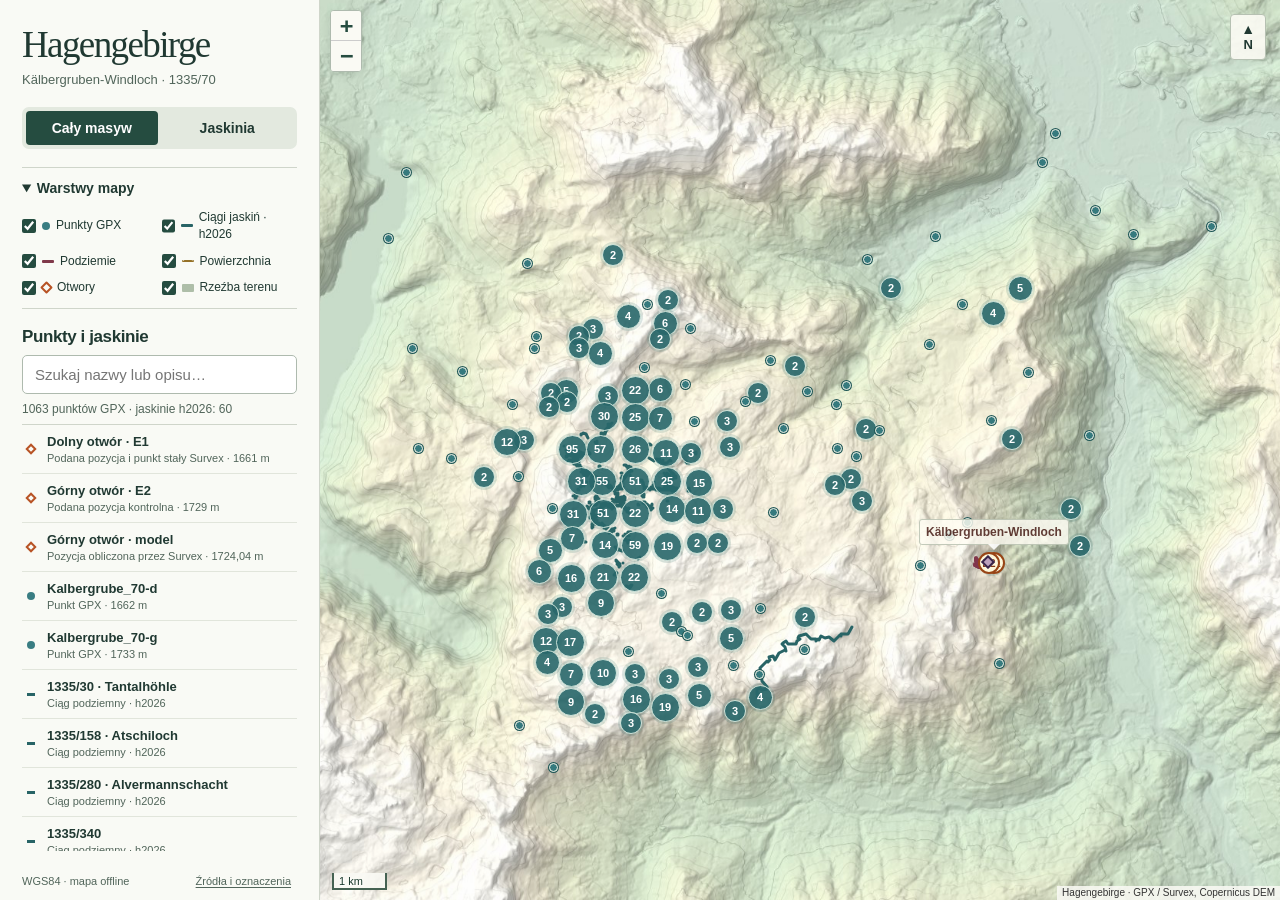
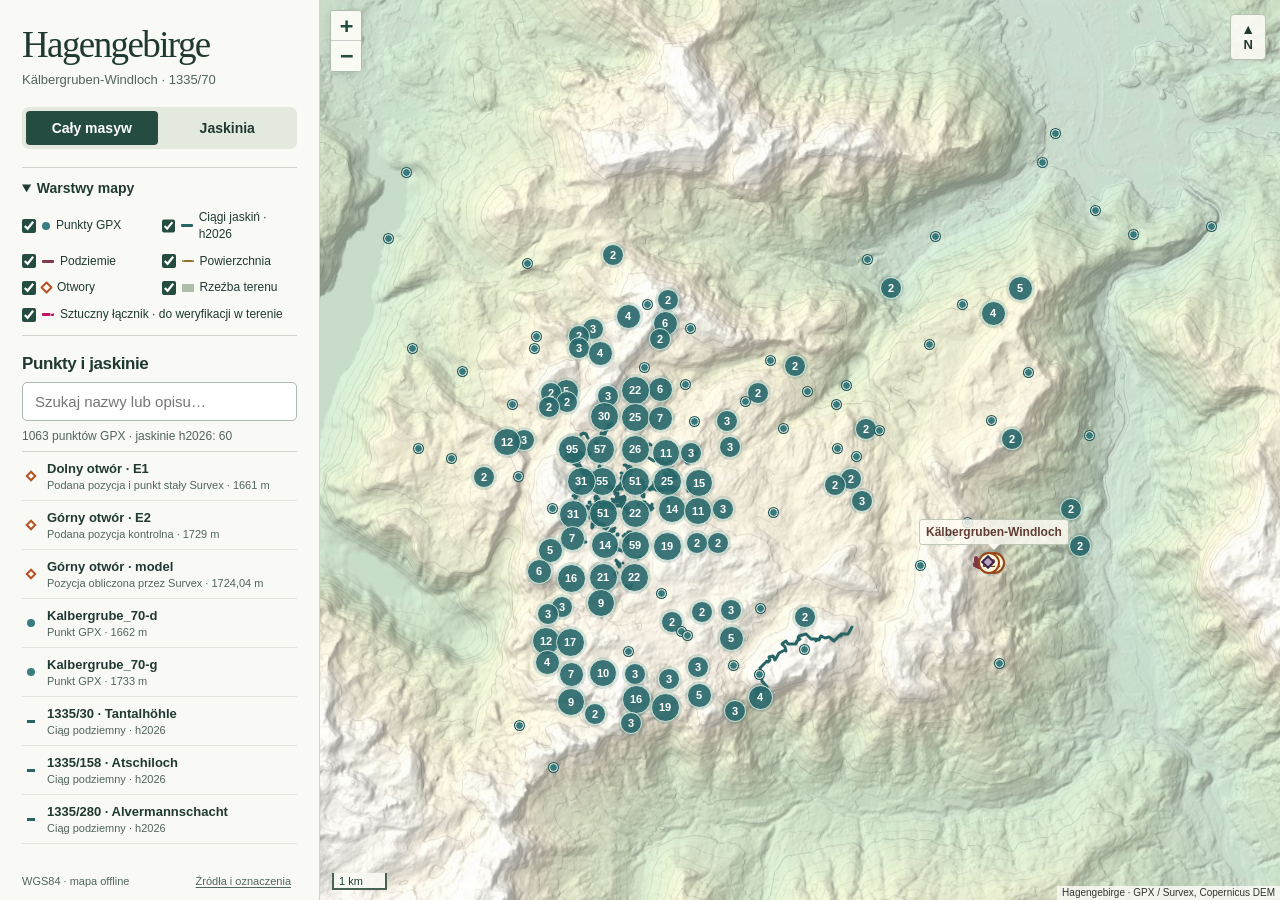
